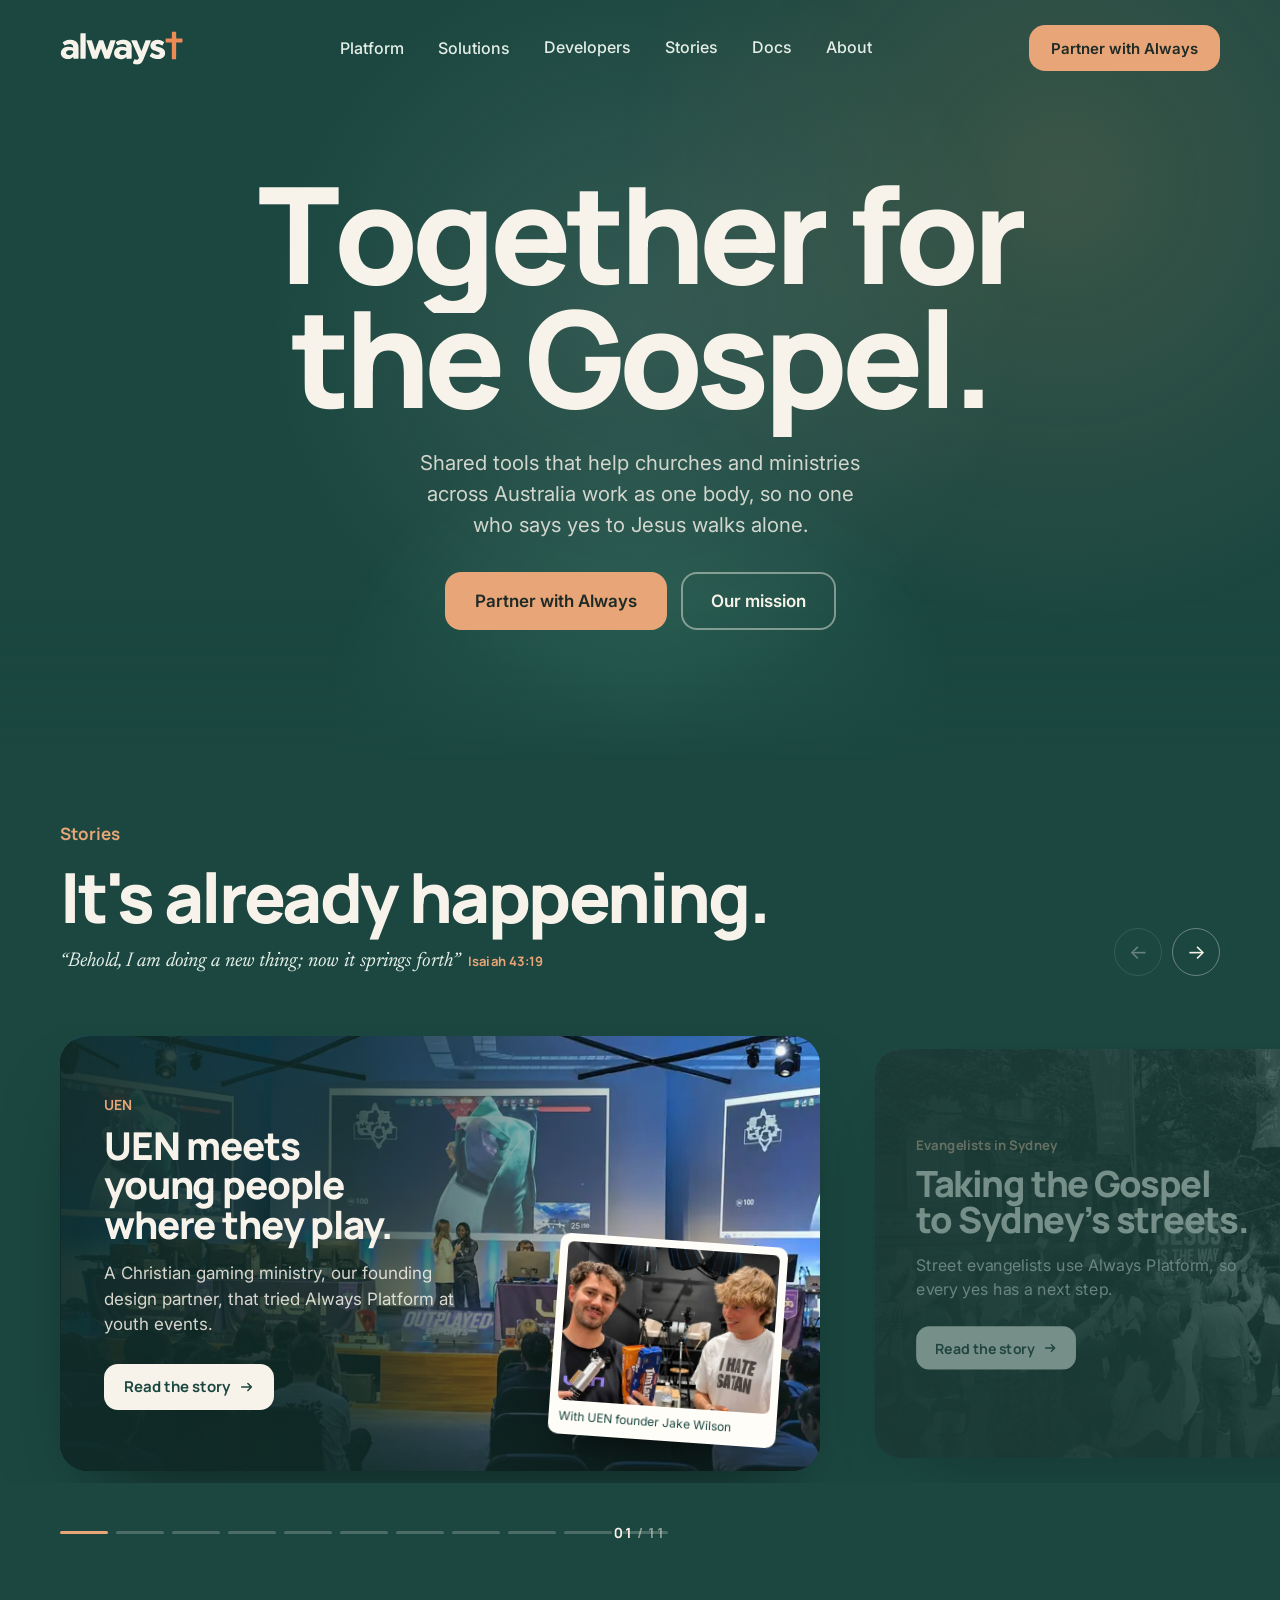
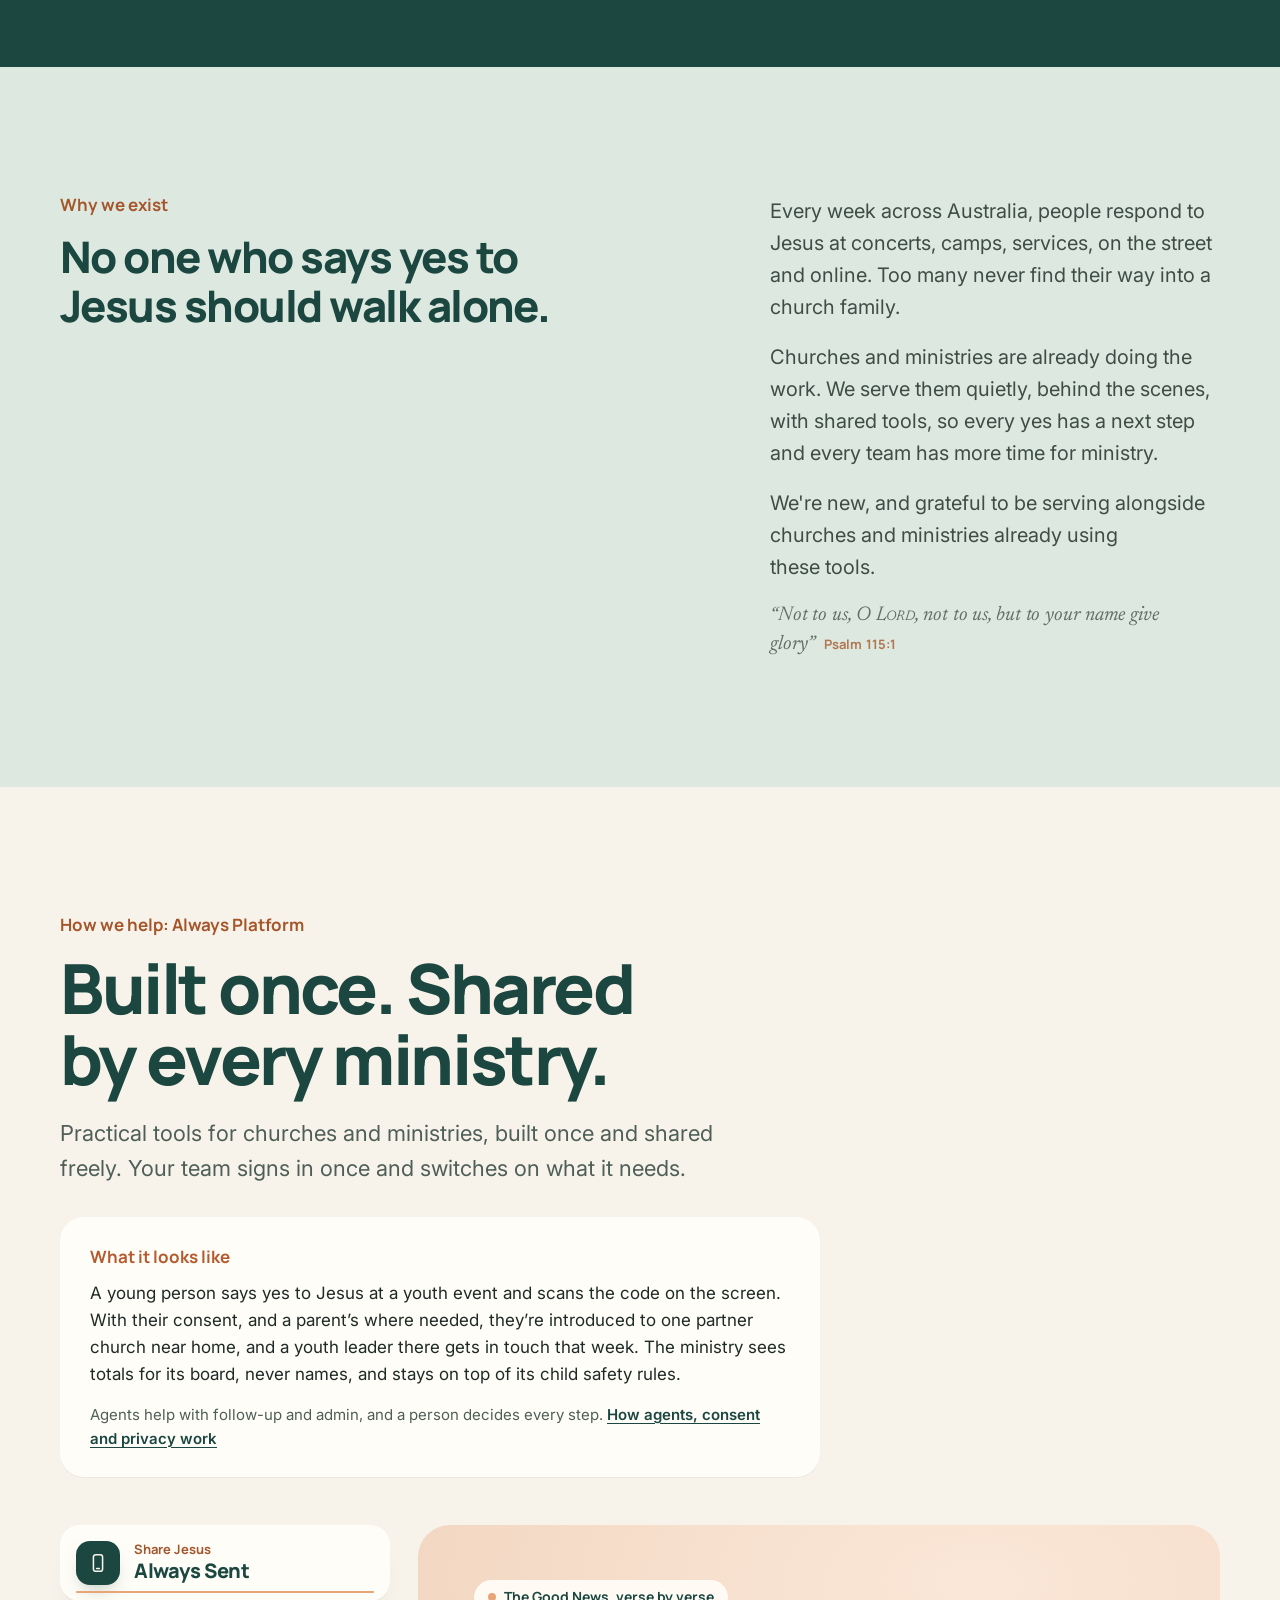
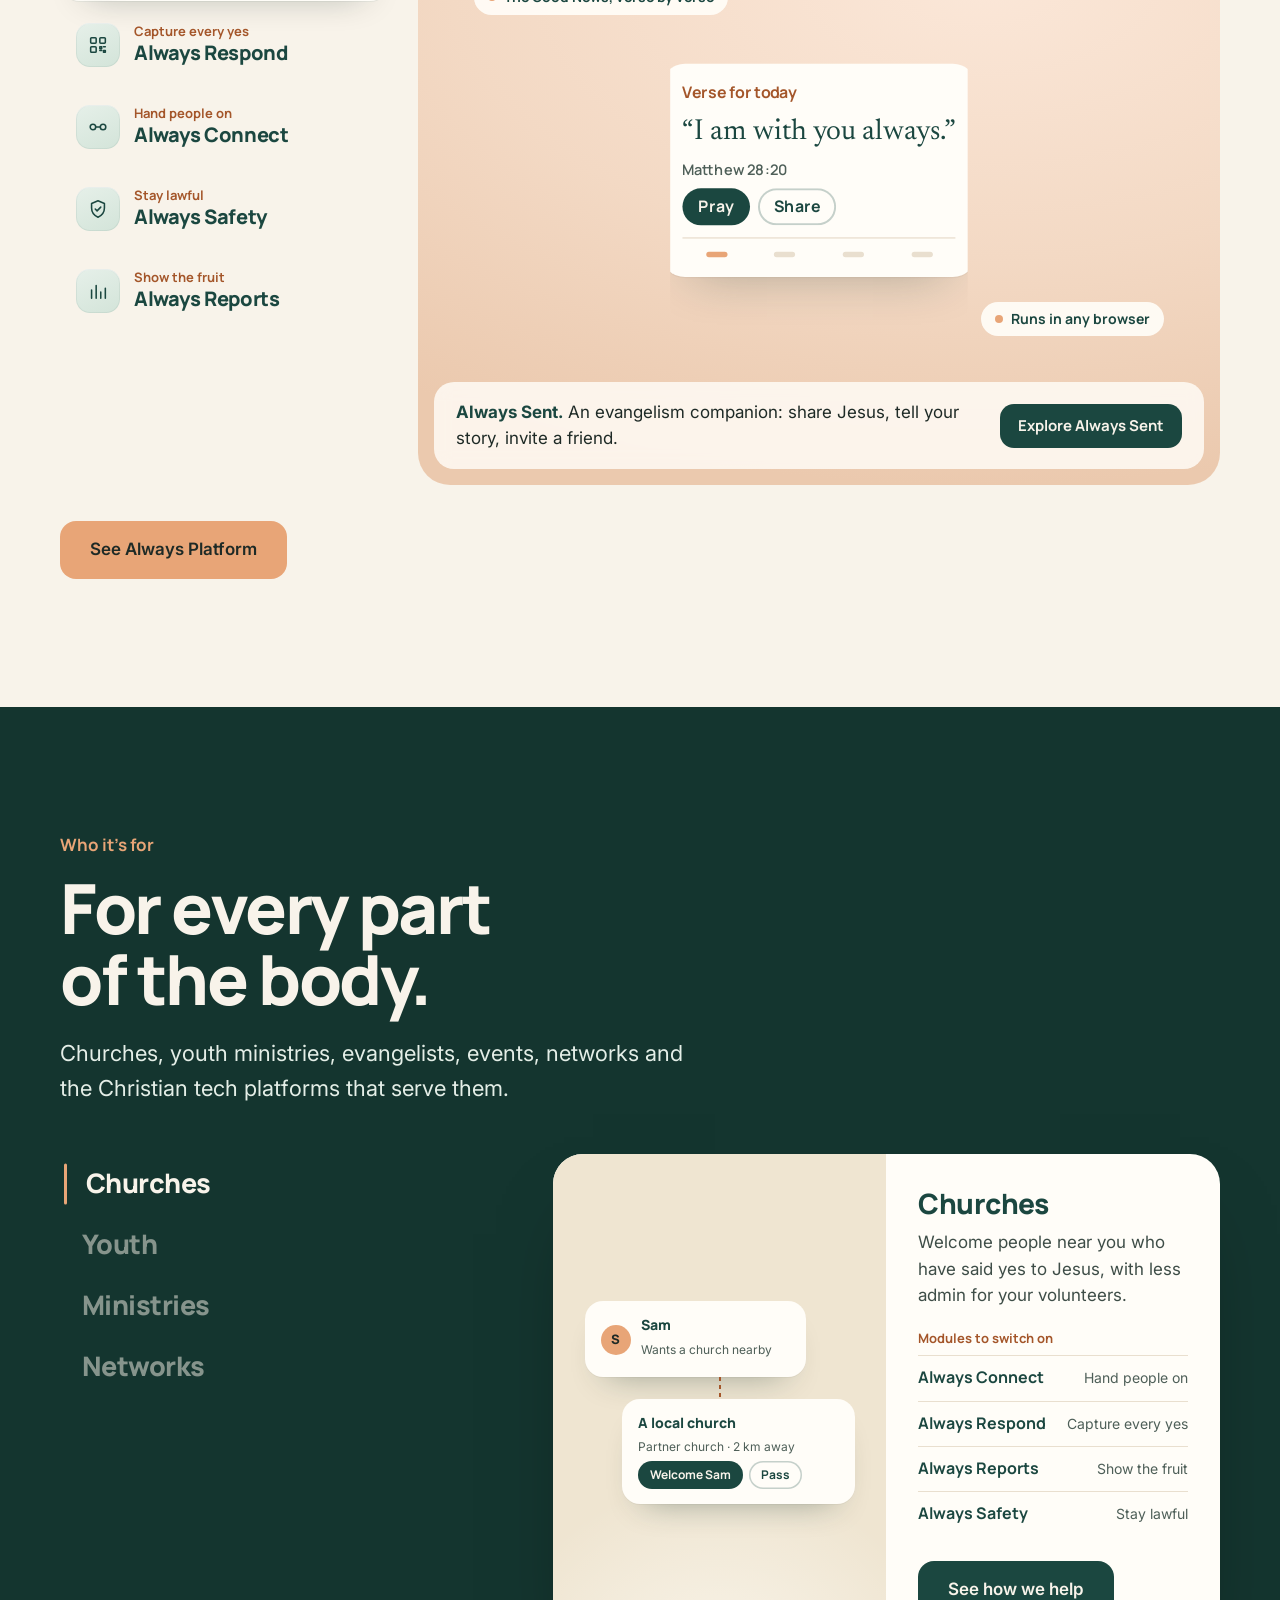
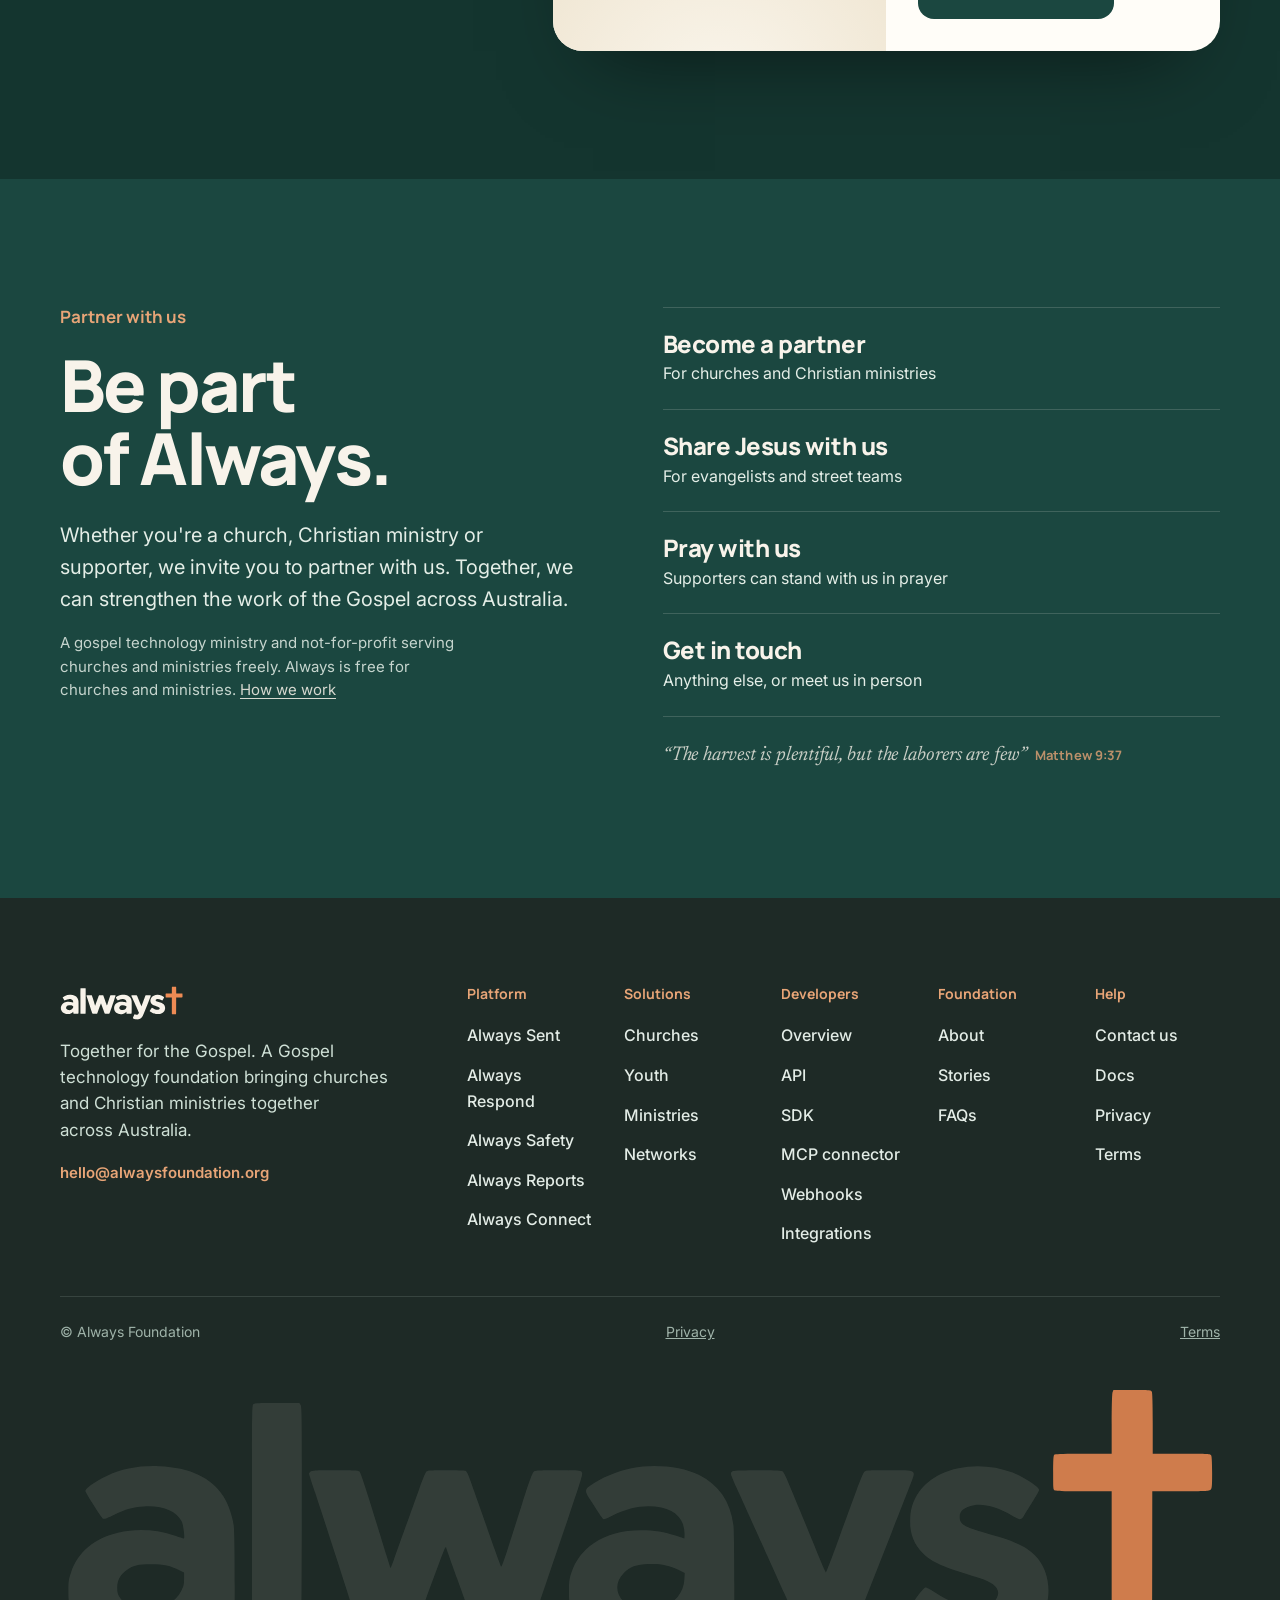
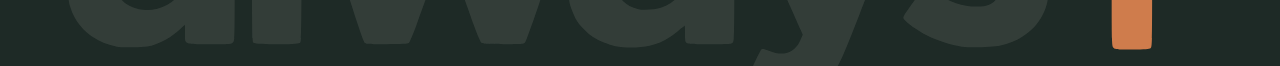
==== index.html @ 196e1721 "chore(site): remove the record linkage case study Remove the case study page, its stories tile and s" ====
<!DOCTYPE html>
<html lang="en-AU">
<head>
<meta charset="utf-8">
<meta name="viewport" content="width=device-width, initial-scale=1">
<link rel="icon" href="data:image/svg+xml,<svg xmlns='http://www.w3.org/2000/svg' viewBox='0 0 64 64'><rect width='64' height='64' rx='14' fill='%23033D2B'/><path fill='%23EE8B54' d='M29 10h6v12h12v6H35v26h-6V28H17v-6h12z'/></svg>">
<title>Always Foundation · Together for the Gospel</title>
<meta name="description" content="Together for the Gospel. Always Foundation is a Gospel technology foundation that brings churches and Christian ministries across Australia together, with free, open-source tools, shared resources and connections to serve Christ and their communities.">
<link rel="preconnect" href="https://fonts.googleapis.com">
<link rel="preconnect" href="https://fonts.gstatic.com" crossorigin>
<link href="https://fonts.googleapis.com/css2?family=Manrope:wght@400;500;600;700;800&family=Inter:wght@400;500;600;700&family=Newsreader:ital,opsz,wght@0,6..72,400;0,6..72,500;1,6..72,400&display=swap" rel="stylesheet">
<style>
:root {
  --green: #1B4740; --green-2: #24584F; --green-deep: #14352F; --night: #1E2A26;
  --cream: #F8F3EA; --paper: #FFFDF8; --sage: #DDE9E0; --sage-2: #E8F0EA;
  --peach: #E8A577; --peach-soft: #F8E3D3; --clay: #A4562A;
  --ink: #1E2A26; --soft: #3E4D47; --muted: #4E5F58; --line: #E9DFCF; --on-green: #E4EEE7;
  --head: 'Manrope', system-ui, sans-serif; --text: 'Inter', system-ui, sans-serif;
  --r: 32px;
}
* { box-sizing: border-box; }
html { scroll-behavior: smooth; }
body { margin: 0; background: var(--cream); color: var(--ink); font-family: var(--text); font-size: 18px; line-height: 1.6; -webkit-font-smoothing: antialiased; }
h1, h2, h3 { font-family: var(--head); font-weight: 800; letter-spacing: -0.035em; margin: 0; line-height: 1.02; }
p { margin: 0; }
a { color: inherit; }
a:focus-visible, button:focus-visible, input:focus-visible, select:focus-visible, textarea:focus-visible { outline: 3px solid var(--peach); outline-offset: 3px; border-radius: 8px; }
.wrap { max-width: 1240px; margin: 0 auto; padding: 0 40px; }
.skip { position: absolute; left: -9999px; }
.skip:focus { left: 16px; top: 16px; background: var(--paper); padding: 10px 16px; border-radius: 10px; z-index: 50; }
section { position: relative; }

/* Buttons */
.btn { display: inline-flex; align-items: center; gap: 10px; height: 58px; padding: 0 30px; border-radius: 999px; font: 600 17px/1 var(--text); text-decoration: none; border: 0; cursor: pointer; transition: transform .2s ease, background-color .2s ease; }
.btn:active { transform: translateY(1px); }
.btn-peach { background: var(--peach); color: var(--night); }
.btn-peach:hover { background: #EDB58E; }
.btn-ghost { color: var(--cream); box-shadow: inset 0 0 0 2px rgba(248,243,234,.45); }
.btn-ghost:hover { box-shadow: inset 0 0 0 2px var(--cream); }
.btn-green { background: var(--green); color: var(--cream); }
.btn-green:hover { background: var(--green-2); }

/* Header */
header { position: absolute; inset: 0 0 auto 0; z-index: 10; }
.bar { display: flex; align-items: center; justify-content: space-between; height: 96px; }
.brand { display: inline-flex; align-items: center; gap: 12px; color: var(--cream); text-decoration: none; font: 800 22px/1 var(--head); letter-spacing: -0.02em; }
.brand svg { width: 34px; height: 34px; }
nav ul { display: flex; gap: 34px; list-style: none; margin: 0; padding: 0; }
nav a { color: var(--on-green); text-decoration: none; font-weight: 500; font-size: 16px; }
nav a:hover { color: var(--cream); }
.bar .btn { height: 46px; padding: 0 22px; font-size: 15px; }

/* Hero */
.hero { background: var(--green); color: var(--cream); padding-top: 168px; overflow: hidden; }
.hero-copy { position: relative; z-index: 2; }
.hero-copy > * { max-width: 980px; }
.hero h1 { font-size: clamp(52px, 8.4vw, 124px); letter-spacing: -0.045em; line-height: .96; }
.hero h1 em { font-style: normal; color: var(--peach); }
.hero .lede { margin-top: 30px; max-width: 640px; font-size: 22px; line-height: 1.6; color: var(--on-green); }
.hero .ctas { display: flex; flex-wrap: wrap; gap: 14px; margin-top: 40px; }
.live { display: inline-flex; align-items: center; gap: 10px; margin-bottom: 30px; font-size: 15px; font-weight: 600; color: var(--peach); }
.live i { width: 9px; height: 9px; border-radius: 50%; background: var(--peach); box-shadow: 0 0 0 6px rgba(232,165,119,.18); }
.horizon { display: block; width: 100%; height: clamp(260px, 34vw, 470px); margin-top: -40px; }
.horizon .road { stroke-dasharray: 1400; stroke-dashoffset: 0; animation: road 2.2s cubic-bezier(.3,.6,.2,1) .3s both; }
.horizon .sun { animation: sun 1.8s cubic-bezier(.2,.7,.2,1) both; transform-box: fill-box; transform-origin: center; }
.horizon .door { animation: glow 1.2s ease 2.2s both; }
@keyframes road { from { stroke-dashoffset: 1400; } }
@keyframes sun { from { transform: translateY(60px); opacity: 0; } }
@keyframes glow { from { opacity: 0; } }

/* Section scaffolding */
.sec { padding: clamp(88px, 11vw, 128px) 0; }
.sec-title { font-size: clamp(40px, 5.4vw, 72px); max-width: 15ch; color: var(--green); }
.sec-lede { margin-top: 22px; max-width: 660px; font-size: 22px; color: var(--soft); }
.tag { font: 700 14px/1 var(--head); color: var(--clay); }

/* Steps */
.steps { display: grid; grid-template-columns: repeat(3, 1fr); gap: 22px; margin-top: 64px; }
.step { background: var(--paper); border-radius: var(--r); padding: 40px 36px 44px; display: flex; flex-direction: column; gap: 18px; min-height: 340px; }
.step h3 { font-size: 30px; line-height: 1.12; letter-spacing: -0.03em; }
.step p { color: var(--soft); font-size: 18px; }
.step .art { margin-top: auto; height: 64px; }

/* Scripture */
.word { background: var(--sage); }
.word .wrap { display: grid; grid-template-columns: 1.4fr 1fr; gap: 80px; align-items: end; }
.verse { font: 700 clamp(32px, 3.8vw, 52px)/1.16 var(--head); letter-spacing: -0.03em; color: var(--green); }
.verse::before { content: '\201C'; display: block; font-size: 120px; line-height: .6; color: var(--peach); margin-bottom: 18px; }
.cite { margin-top: 26px; font-weight: 600; color: var(--clay); }
.word .side p { font-size: 20px; color: var(--soft); }
.word .side p + p { margin-top: 18px; }

/* Southland */
.southland { background: var(--green-deep); color: var(--cream); overflow: hidden; }
.southland .wrap { display: grid; grid-template-columns: 1fr 1.15fr; gap: 72px; align-items: center; }
.southland .year { margin: 0; font: 800 clamp(120px, 16vw, 230px)/.85 var(--head); letter-spacing: -0.06em; color: var(--peach); }
.southland .year-sub { margin-top: 18px; font: 600 24px/1.3 var(--head); color: var(--sage); }
.southland h2 { font-size: clamp(36px, 4.4vw, 58px); color: var(--cream); }
.southland p { margin-top: 22px; font-size: 20px; color: var(--on-green); }
.southland .prayer { margin-top: 28px; padding-left: 22px; border-left: 3px solid var(--peach); color: var(--cream); font-size: 20px; }
.cross { position: absolute; left: -80px; bottom: -90px; width: 380px; opacity: .06; }

/* Map */
.map .wrap { display: grid; grid-template-columns: 1fr 1.1fr; gap: 80px; align-items: center; }
.map .count { font: 800 clamp(110px, 14vw, 200px)/1 var(--head); letter-spacing: -0.06em; color: var(--green); }
.count-sub { margin-top: 34px; font: 700 26px/1.3 var(--head); color: var(--ink); max-width: 16ch; }
.map .note { margin-top: 18px; color: var(--soft); max-width: 46ch; }
.bars { display: grid; gap: 14px; }
.bar-row { display: grid; grid-template-columns: 54px 1fr; gap: 18px; align-items: center; }
.bar-row b { font: 800 17px/1 var(--head); color: var(--green); }
.bar-track { display: flex; align-items: center; gap: 12px; }
.bar-fill { height: 30px; border-radius: 8px; background: linear-gradient(90deg, var(--green), var(--green-2)); transform-origin: left; }
.bar-row:first-child .bar-fill { background: var(--peach); }
.bar-track span { font-size: 15px; color: var(--muted); font-variant-numeric: tabular-nums; }

/* Promise */
.promise { background: var(--paper); }
.clock { display: grid; grid-template-columns: repeat(4, 1fr); margin-top: 64px; border-top: 2px solid var(--line); }
.tick { padding: 30px 28px 0 0; position: relative; }
.tick::before { content: ''; position: absolute; top: -9px; left: 0; width: 16px; height: 16px; border-radius: 50%; background: var(--paper); border: 3px solid var(--green); }
.tick:last-child::before { background: var(--peach); border-color: var(--peach); }
.tick .t { font: 800 15px/1 var(--head); color: var(--clay); }
.tick h3 { margin-top: 14px; font-size: 26px; letter-spacing: -0.03em; }
.tick p { margin-top: 10px; color: var(--soft); font-size: 17px; }

/* Churches */
.churches { background: var(--green); color: var(--cream); }
.churches .sec-title { color: var(--cream); }
.churches .sec-lede { color: var(--on-green); }
.gifts { display: grid; grid-template-columns: repeat(4, 1fr); gap: 18px; margin-top: 64px; }
.gift { background: var(--green-deep); border-radius: 26px; padding: 32px 28px; }
.gift h3 { font-size: 24px; color: var(--cream); letter-spacing: -0.02em; line-height: 1.15; }
.gift p { margin-top: 10px; color: var(--on-green); font-size: 16px; }
.gift svg { width: 40px; height: 40px; margin-bottom: 22px; }

/* Gift to the Church */
.trust .grid { display: grid; grid-template-columns: 1fr 1fr; gap: 0 72px; margin-top: 56px; }
.trust .item { padding: 30px 0; border-top: 1px solid var(--line); display: grid; grid-template-columns: 54px 1fr; gap: 18px; }
.trust .item .n { font: 800 16px/1.6 var(--head); color: var(--clay); }
.trust .item h3 { font-size: 24px; letter-spacing: -0.02em; }
.trust .item p { margin-top: 6px; color: var(--soft); font-size: 17px; }

/* Story */
.story { background: var(--sage); }
.story-card { display: grid; grid-template-columns: 1fr 1.25fr; background: var(--paper); border-radius: 40px; overflow: hidden; }
.story-side { background: var(--green); color: var(--cream); padding: 56px 48px; display: flex; flex-direction: column; justify-content: space-between; gap: 40px; }
.story-side .who { font: 800 34px/1.05 var(--head); letter-spacing: -0.03em; }
.story-side dl { margin: 0; display: grid; gap: 16px; }
.story-side dt { font: 700 13px/1 var(--head); color: var(--peach); }
.story-side dd { margin: 6px 0 0; color: var(--on-green); }
.story-body { padding: 56px 56px; display: grid; gap: 28px; align-content: center; }
.story-body blockquote { margin: 0; font: 700 30px/1.25 var(--head); letter-spacing: -0.025em; color: var(--green); }
.story-body p { color: var(--soft); }

/* Join */
.join { background: var(--green); color: var(--cream); }
.join .wrap { display: grid; grid-template-columns: 1fr 1.05fr; gap: 72px; align-items: start; }
.join h2 { font-size: clamp(42px, 5.6vw, 76px); color: var(--cream); max-width: 12ch; }
.join .tag { color: var(--peach); display: block; margin-bottom: 22px; }
.join .lead { margin-top: 24px; font-size: 20px; color: var(--on-green); max-width: 40ch; }
.join .mail { display: inline-block; margin-top: 36px; font: 700 22px/1 var(--head); color: var(--cream); text-decoration-color: var(--peach); text-underline-offset: 8px; text-decoration-thickness: 2px; }
form { background: var(--green-deep); border-radius: var(--r); padding: 40px; display: grid; gap: 18px; }
.row2 { display: grid; grid-template-columns: 1fr 1fr; gap: 16px; }
label { display: grid; gap: 8px; font-size: 14px; font-weight: 600; color: var(--on-green); }
input, select, textarea { font: inherit; font-size: 16px; color: var(--cream); background: var(--green); border: 1px solid #2F6457; border-radius: 14px; padding: 14px 16px; width: 100%; }
textarea { min-height: 120px; resize: vertical; }
select option { color: var(--ink); }
input::placeholder, textarea::placeholder { color: #9DB8AE; }
.status { min-height: 22px; font-size: 15px; color: var(--peach); }
form .btn { justify-self: start; }

footer { background: var(--night); color: #B8CCC1; padding: 56px 0; font-size: 15px; }
footer .wrap { display: flex; flex-wrap: wrap; justify-content: space-between; gap: 24px; align-items: center; }
footer .brand { color: var(--cream); font-size: 18px; }
footer .brand svg { width: 28px; height: 28px; }
footer a { color: #D3E2D8; }

/* Reveal on scroll */
.rv { opacity: 0; transform: translateY(26px); transition: opacity .8s cubic-bezier(.2,.7,.2,1), transform .8s cubic-bezier(.2,.7,.2,1); }
.rv.in { opacity: 1; transform: none; }
.no-js .rv { opacity: 1; transform: none; }

@media (prefers-reduced-motion: reduce) {
  html { scroll-behavior: auto; }
  .horizon .road, .horizon .sun, .horizon .door { animation: none; }
  .rv { opacity: 1; transform: none; transition: none; }
}
@media (max-width: 1020px) {
  nav ul { display: none; }
  .gifts { grid-template-columns: 1fr 1fr; }
  .steps { gap: 14px; }
}
@media (max-width: 760px) {
  .steps { grid-template-columns: 1fr; }
  .word .wrap, .southland .wrap, .map .wrap, .join .wrap, .story-card { grid-template-columns: 1fr; gap: 48px; }
  .clock { grid-template-columns: 1fr 1fr; gap: 36px 0; border-top: 0; }
  .tick { border-top: 2px solid var(--line); }
  .trust .grid { grid-template-columns: 1fr; }
}
@media (max-width: 640px) {
  .wrap { padding: 0 22px; }
  .sec { padding: 96px 0; }
  .steps, .gifts, .clock, .row2 { grid-template-columns: 1fr; }
  .bar .btn { display: none; }
  .story-side, .story-body, form { padding: 32px 26px; }
  .horizon { width: 190%; max-width: none; margin-left: -80%; height: 300px; }
}

.dt-wrap { overflow-x: auto; margin: 20px 0; }
.dt { width: 100%; border-collapse: collapse; font-size: 15px; margin: 18px 0; }
.dt th, .dt td { text-align: left; vertical-align: top; padding: 12px 14px; border-bottom: 1px solid rgba(27,71,64,.12); }
.dt th { font: 700 14px/1.3 var(--head); color: var(--green); background: rgba(27,71,64,.05); }
.dt .dt-sub { color: var(--muted); font-size: 14px; }
.dt a { color: var(--green); }

.brand svg.wm { width: auto; height: 34px; }
footer .brand svg.wm { height: 28px; }
@media (max-width: 480px) { header .brand svg.wm { height: 26px; } header .brand { font-size: 22px; } }
/* Multi-page */
.page[hidden] { display: none; }
.page-hero { background: var(--green); color: var(--cream); padding: 176px 0 104px; }
@media (max-width: 860px) { .page-hero { padding: 128px 0 64px; } }
.page-hero h1 { font-size: clamp(44px, 6vw, 84px); letter-spacing: -0.045em; }
.page-hero p { margin-top: 22px; max-width: 700px; font-size: 22px; line-height: 1.5; color: var(--on-green); }
nav a[aria-current="page"] { color: var(--cream); text-decoration: underline; text-decoration-color: var(--peach); text-underline-offset: 8px; text-decoration-thickness: 2px; }

/* Directory */
.dir-tools { display: grid; grid-template-columns: 1fr 200px 200px; gap: 14px; margin: -34px 0 28px; position: relative; z-index: 2; }
.dir-tools input, .dir-tools select { background: var(--paper); color: var(--ink); border: 1px solid var(--line); border-radius: 16px; height: 60px; padding: 0 20px; font-size: 17px; box-shadow: 0 20px 40px -30px rgba(30,42,38,.5); }
.dir-meta { display: flex; justify-content: space-between; align-items: center; margin-bottom: 18px; color: var(--muted); font-size: 15px; }
.dir-list { display: grid; grid-template-columns: repeat(3, 1fr); gap: 16px; }
.org { background: var(--paper); border-radius: 24px; padding: 24px; display: flex; flex-direction: column; gap: 8px; min-height: 170px; }
.org h3 { font-size: 20px; letter-spacing: -0.02em; line-height: 1.2; }
.org .where { color: var(--soft); font-size: 16px; }
.org .den { color: var(--muted); font-size: 14px; }
.org .foot { margin-top: auto; display: flex; justify-content: space-between; align-items: center; gap: 10px; padding-top: 10px; }
.badge { font: 700 12px/1 var(--head); padding: 7px 10px; border-radius: 8px; background: var(--sage); color: var(--green); }
.badge.kind { background: var(--peach-soft); color: var(--clay); }
.org button { font: 600 14px var(--text); color: var(--green); background: none; border: 0; cursor: pointer; text-decoration: underline; text-underline-offset: 4px; padding: 6px 0; }
.dir-more { display: flex; justify-content: center; margin-top: 32px; }
.dir-empty { padding: 48px; text-align: center; color: var(--soft); background: var(--paper); border-radius: 24px; }
.claim-note { margin-top: 48px; background: var(--sage); border-radius: 28px; padding: 36px 40px; display: grid; grid-template-columns: 1fr auto; gap: 24px; align-items: center; }
.claim-note h3 { font-size: 28px; letter-spacing: -0.02em; }
.claim-note p { color: var(--soft); margin-top: 6px; }

/* About */
.about-grid { display: grid; grid-template-columns: 1fr 1fr; gap: 72px; }
.about-grid h2 { font-size: clamp(32px, 3.6vw, 48px); color: var(--green); }
.about-grid p { margin-top: 18px; font-size: 18px; color: var(--soft); }
.mv { display: grid; grid-template-columns: repeat(3, 1fr); gap: 18px; margin-top: 72px; }
.mv div { background: var(--paper); border-radius: 28px; padding: 34px; }
.mv h3 { font-size: 24px; color: var(--green); letter-spacing: -0.02em; }
.mv p { margin-top: 10px; color: var(--soft); font-size: 17px; }
.creed { margin-top: 72px; background: var(--green); color: var(--cream); border-radius: 36px; padding: 56px; display: grid; grid-template-columns: 1fr 1.2fr; gap: 48px; align-items: center; }
.creed h2 { font-size: clamp(30px, 3.4vw, 46px); color: var(--cream); }
.creed p { color: var(--on-green); font-size: 18px; }
.founders { display: flex; gap: 16px; margin-top: 28px; flex-wrap: wrap; }
.founders span { font: 800 26px/1 var(--head); padding: 22px 30px; border-radius: 20px; background: var(--paper); color: var(--green); letter-spacing: -0.02em; }

/* Docs */
.docs { display: grid; grid-template-columns: 270px minmax(0, 1fr); gap: 64px; padding-top: 64px; padding-bottom: 120px; }
.dpick { display: none; }
.dnav { position: sticky; top: 24px; align-self: start; max-height: calc(100vh - 48px); overflow: auto; padding-right: 8px; }
.dnav .dgroup { font: 700 13px/1 var(--head); color: var(--clay); margin: 26px 0 10px; }
.dnav .dgroup:first-child { margin-top: 0; }
.dnav ul { list-style: none; margin: 0; padding: 0; }
.dnav a { display: block; padding: 8px 12px; border-radius: 10px; color: var(--soft); text-decoration: none; font-size: 16px; }
.dnav a:hover { background: var(--paper); color: var(--ink); }
.dnav a.on { background: var(--green); color: var(--cream); font-weight: 600; }
.dsearch { width: 100%; height: 48px; border-radius: 12px; border: 1px solid var(--line); background: var(--paper); color: var(--ink); padding: 0 14px; font-size: 15px; margin-bottom: 8px; }
.prose { max-width: 760px; }
.prose .crumb { font: 700 13px/1 var(--head); color: var(--clay); }
.prose h1 { margin-top: 14px; font-size: clamp(38px, 4.6vw, 58px); color: var(--green); letter-spacing: -0.04em; }
.prose h2 { margin: 44px 0 12px; font-size: 28px; letter-spacing: -0.025em; color: var(--ink); line-height: 1.15; }
.prose h3 { margin: 30px 0 8px; font-size: 22px; letter-spacing: -0.02em; line-height: 1.2; }
.prose p, .prose li, .prose dd { font-size: 18px; color: var(--soft); line-height: 1.7; }
.prose p { margin-top: 14px; }
.prose .lead { margin-top: 18px; font-size: 22px; color: var(--ink); line-height: 1.55; }
.prose ul, .prose ol { margin: 14px 0 0; padding-left: 24px; display: grid; gap: 8px; }
.prose b { color: var(--ink); }
.prose a { color: var(--green); text-underline-offset: 3px; }
.prose code { font: 500 15px/1.5 ui-monospace, 'SF Mono', Menlo, monospace; background: var(--sage-2); color: var(--green); padding: 2px 6px; border-radius: 6px; }
.prose pre { margin: 20px 0 0; background: var(--night); color: #E4EEE7; border-radius: 18px; padding: 22px 24px; overflow-x: auto; }
.prose pre code { background: none; color: inherit; padding: 0; font-size: 14px; line-height: 1.7; }
.prose .dt code { overflow-wrap: anywhere; word-break: break-word; }
.prose table { width: 100%; margin-top: 20px; border-collapse: collapse; font-size: 16px; }
.prose th { text-align: left; font: 700 14px/1.3 var(--head); color: var(--ink); padding: 12px 14px; border-bottom: 2px solid var(--line); }
.prose td { padding: 12px 14px; border-bottom: 1px solid var(--line); color: var(--soft); vertical-align: top; }
.prose .callout { margin-top: 28px; background: var(--peach-soft); border-radius: 18px; padding: 20px 24px; color: var(--ink); font-size: 17px; }
.prose .gloss dt { margin-top: 22px; font: 700 20px/1.3 var(--head); color: var(--ink); }
.prose .gloss dd { margin: 6px 0 0; }
.pager { display: flex; justify-content: space-between; gap: 16px; margin-top: 64px; padding-top: 28px; border-top: 1px solid var(--line); }
.pager a { display: grid; gap: 4px; text-decoration: none; padding: 16px 20px; border-radius: 16px; background: var(--paper); min-width: 220px; }
.pager a span { font-size: 13px; color: var(--muted); }
.pager a b { font: 700 17px/1.3 var(--head); color: var(--green); }
.pager a.next { text-align: right; margin-left: auto; }
@media (max-width: 640px) { .pager { flex-direction: column; } .pager a { min-width: 0; } .pager a.next { margin-left: 0; } }
@media (max-width: 1020px) {
  .dir-list { grid-template-columns: 1fr 1fr; }
  .docs { grid-template-columns: minmax(0, 1fr); gap: 24px; }
  .dnav { position: static; max-height: none; }
  .about-grid, .creed { grid-template-columns: 1fr; gap: 32px; }
  .mv { grid-template-columns: 1fr; }
}
.dbar, .dnav-head, .dscrim { display: none; }
.dnav .dsolo { border-top: 1px solid var(--line); }
.dnav .dsolo a { font: 700 15px/1.3 var(--head); color: var(--green); padding: 13px 12px; }
.dnav .dsolo a.on { color: var(--cream); }
@media (max-width: 860px) {
  .docs { padding-top: 20px; }
  .dbar { position: sticky; top: 10px; z-index: 30; display: flex; align-items: center; gap: 12px; width: 100%; min-height: 60px; margin-bottom: 18px; padding: 10px 12px 10px 10px; border-radius: 18px; border: 1px solid var(--line); background: rgba(255,253,248,.94); backdrop-filter: blur(10px); -webkit-backdrop-filter: blur(10px); box-shadow: 0 12px 30px -20px rgba(20,53,47,.5); color: var(--ink); text-align: left; cursor: pointer; }
  .dbar-ic { display: grid; place-items: center; flex: none; width: 40px; height: 40px; border-radius: 12px; background: var(--green); color: var(--cream); }
  .dbar-tx { display: grid; min-width: 0; flex: 1; }
  .dbar-k { font: 600 13px/1.2 var(--head); color: var(--clay); }
  .dbar-tx b { font: 700 16px/1.3 var(--head); color: var(--green); white-space: nowrap; overflow: hidden; text-overflow: ellipsis; }
  .dbar-go { flex: none; font: 600 14px/1 var(--head); color: var(--soft); }
  .dnav { display: block; position: fixed; left: 0; right: 0; bottom: 0; top: auto; z-index: 1002; max-height: 86vh; margin: 0; padding: 0 20px calc(24px + env(safe-area-inset-bottom)); overflow: auto; background: var(--cream); border-radius: 26px 26px 0 0; box-shadow: 0 -30px 60px -20px rgba(10,30,26,.45); transform: translateY(105%); visibility: hidden; transition: transform .35s cubic-bezier(.2,.7,.2,1), visibility .35s; }
  .docs.nav-open .dnav { transform: none; visibility: visible; }
  .dnav-head { position: sticky; top: 0; z-index: 1; display: flex; align-items: center; justify-content: space-between; margin: 0 -20px 10px; padding: 18px 20px 12px; background: var(--cream); }
  .dnav-head::before { content: ''; position: absolute; top: 8px; left: 50%; width: 40px; height: 4px; margin-left: -20px; border-radius: 4px; background: rgba(20,53,47,.18); }
  .dnav-head b { font: 800 20px/1 var(--head); color: var(--green); }
  .dnav-x { display: grid; place-items: center; width: 44px; height: 44px; border-radius: 50%; border: 0; background: var(--paper); color: var(--ink); }
  .dnav .dgroup { margin: 0; padding: 14px 4px; font-size: 15px; color: var(--green); }
  .dnav details.dsec { border-top: 1px solid var(--line); }
  .dnav a { min-height: 44px; display: flex; align-items: center; font-size: 16px; }
  .dscrim { display: block; position: fixed; inset: 0; z-index: 1001; background: rgba(10,25,22,.45); opacity: 0; transition: opacity .3s; }
  .docs.nav-open .dscrim { opacity: 1; }
  .dscrim[hidden] { display: none; }
}
.menu-btn, .nav-foot { display: none; }
@media (max-width: 1020px) {
  header .bar { height: 80px; }
  header .bar > .btn { display: none; }
  .brand, .menu-btn { position: relative; z-index: 2; }
  .menu-btn { display: inline-flex; align-items: center; gap: 10px; height: 44px; padding: 0 16px 0 18px; border-radius: 999px; border: 1px solid rgba(248,243,234,.28); background: transparent; color: var(--cream); font: 600 15px var(--text); cursor: pointer; }
  .menu-btn i { width: 16px; height: 10px; border-top: 2px solid currentColor; border-bottom: 2px solid currentColor; transition: transform .2s, border-color .2s; }
  header.open .menu-btn i { display: none; }
  header nav { position: fixed; inset: 0; z-index: 1; display: flex; flex-direction: column; justify-content: space-between; gap: 32px; padding: 116px 28px 40px; background: var(--green-deep); overflow-y: auto; visibility: hidden; opacity: 0; transition: opacity .2s, visibility 0s .2s; }
  header.open nav { visibility: visible; opacity: 1; transition: opacity .2s; }
  header nav ul { display: grid !important; gap: 4px; }
  header nav ul a { display: block; padding: 10px 0; font: 800 34px/1.1 var(--head); letter-spacing: -0.02em; color: var(--cream); }
  header nav a[aria-current="page"] { color: var(--peach); text-decoration: none; }
  header nav .btn.nav-cta { display: inline-flex; align-self: stretch; justify-content: center; height: 56px; font-size: 17px; }
  header nav .nav-more { display: flex; flex-wrap: wrap; gap: 8px 22px; }
  header nav .nav-more a { font-size: 16px; color: var(--on-green); }
  header nav .nav-foot { display: grid; gap: 26px; }
  body.menu-open { overflow: hidden; }
}
@media (max-width: 640px) { header .bar { height: 72px; } }
@media (max-width: 640px) {
  .dir-tools { grid-template-columns: 1fr; }
  .dir-list { grid-template-columns: 1fr; }
  .claim-note { grid-template-columns: 1fr; }
  .creed { padding: 32px 26px; }
}

/* live map */
.live-map { background: var(--night, #1E2A26); color: var(--cream); }
.lm-grid { display: grid; grid-template-columns: minmax(0, 1fr) minmax(0, 1.25fr); gap: 56px; align-items: center; }
.lm-k { font: 700 18px/1.2 var(--head); color: var(--peach); margin: 0 0 14px; }
.lm-n { font: 800 clamp(84px, 11vw, 168px)/0.9 var(--head); letter-spacing: -0.06em; margin: 0; }
.lm-lead { margin-top: 18px; font-size: 20px; line-height: 1.55; color: var(--on-green, #CFE0D6); max-width: 520px; }
.lm-bars { margin: 28px 0 30px; display: grid; gap: 10px; max-width: 520px; }
.sb { display: grid; grid-template-columns: 52px 1fr 64px; gap: 14px; align-items: center; font: 700 15px var(--head); }
.sb b { text-align: right; }
.sb-t { height: 10px; border-radius: 999px; background: rgba(248,243,234,.12); overflow: hidden; }
.sb-t i { display: block; height: 100%; width: 0; border-radius: 999px; background: var(--peach); transition: width 1.4s cubic-bezier(.2,.7,.2,1); }
.lm-mapwrap { position: relative; }
#lm-map { width: 100%; height: auto; display: block; }
.lm-count { display: flex; gap: 28px; font-size: 15px; color: var(--on-green, #CFE0D6); margin-top: 6px; }
.lm-count b { font: 800 32px var(--head); color: var(--cream); margin-right: 6px; }
.lm-count b.pe { color: var(--peach); }
.lm-note { font-size: 13px; opacity: .6; margin-top: 8px; }
@keyframes lmfade { 0% { opacity: 0 } 15% { opacity: 1 } 70% { opacity: 1 } 100% { opacity: 0 } }
@keyframes lmpop { from { opacity: 0; transform: scale(.4) } to { opacity: 1; transform: none } }
/* watch it work */
.watch { background: var(--g, #1B4740); color: var(--cream); }
.w-head { display: flex; justify-content: space-between; align-items: flex-end; gap: 24px; flex-wrap: wrap; }
.w-head .sec-title { color: var(--cream); min-height: 2.1em; font-size: clamp(34px, 4.2vw, 56px); max-width: 820px; }
.w-ctl { display: flex; gap: 10px; }
.w-ghost { background: transparent; border: 2px solid rgba(248,243,234,.5); color: var(--cream); }
.w-panes { display: grid; grid-template-columns: 300px 300px minmax(0, 1fr); gap: 32px; margin-top: 36px; align-items: start; }
.w-lab { font: 700 14px var(--head); color: var(--on-green, #CFE0D6); margin: 0 0 10px; }
.w-phone { height: 540px; border-radius: 44px; background: #0d1412; padding: 10px; transition: box-shadow .4s; }
.w-phone.on, .w-card.on { box-shadow: 0 0 0 4px var(--peach); }
.w-screen { height: 100%; border-radius: 35px; background: var(--cream); color: var(--ink); padding: 34px 18px 18px; display: flex; flex-direction: column; gap: 10px; overflow: hidden; }
.w-card { min-height: 540px; background: var(--paper); color: var(--ink); border-radius: 26px; padding: 26px; display: flex; flex-direction: column; gap: 12px; transition: box-shadow .4s; }
.w-opt { display: flex; align-items: center; gap: 10px; min-height: 46px; padding: 0 14px; border-radius: 13px; border: 1px solid var(--line); background: var(--paper); font-size: 15px; font-weight: 500; }
.w-opt i { width: 16px; height: 16px; border-radius: 999px; border: 2px solid #CFC3AE; flex: none; }
.w-opt.sel { background: var(--g, #1B4740); color: var(--cream); border-color: var(--g, #1B4740); }
.w-opt.sel i { background: var(--peach); border-color: var(--peach); }
.w-field { min-height: 42px; border-radius: 11px; border: 1px solid var(--line); background: var(--paper); padding: 0 12px; display: flex; align-items: center; font-size: 15px; }
.w-btn { min-height: 46px; border-radius: 13px; display: flex; align-items: center; justify-content: center; font-weight: 600; font-size: 15px; background: var(--g, #1B4740); color: var(--cream); }
.w-btn.pe { background: var(--peach); color: var(--ink); }
.w-btn.ln { background: transparent; border: 2px solid var(--g, #1B4740); color: var(--g, #1B4740); }
.w-bub { max-width: 86%; padding: 10px 13px; border-radius: 18px; font-size: 14px; line-height: 1.45; animation: wpop .5s ease both; }
.w-bub.in { background: var(--paper); align-self: flex-start; border-bottom-left-radius: 6px; }
.w-bub.out { background: var(--g, #1B4740); color: var(--cream); align-self: flex-end; border-bottom-right-radius: 6px; }
.w-badge { font: 700 12px var(--head); padding: 5px 9px; border-radius: 8px; }
.w-kpi { background: var(--cream); border-radius: 14px; padding: 14px 16px; }
.w-kpi b { display: block; font: 800 30px var(--head); letter-spacing: -0.03em; }
.w-kpi span { font-size: 13px; color: var(--soft); }
.w-anim { animation: wpop .5s ease both; }
@keyframes wpop { from { opacity: 0; transform: translateY(10px) } to { opacity: 1; transform: none } }
.w-steps { display: grid; grid-template-columns: repeat(6, 1fr); gap: 12px; margin-top: 26px; }
.w-step { border: 0; background: none; color: inherit; text-align: left; padding: 0; opacity: .45; display: flex; flex-direction: column; gap: 8px; font: 700 14px/1.3 var(--head); cursor: pointer; }
.w-step .t { height: 5px; border-radius: 5px; background: rgba(248,243,234,.18); overflow: hidden; }
.w-step .t i { display: block; height: 100%; width: 0; background: var(--peach); }
.w-step.done { opacity: .8 } .w-step.done .t i { width: 100% }
.w-step.now { opacity: 1 } .w-step.now .t i { animation: wgrow 3.6s linear forwards }
@keyframes wgrow { from { width: 0 } to { width: 100% } }
.w-fine { margin-top: 18px; font-size: 13px; opacity: .6; }
@media (max-width: 1020px) {
  .lm-grid { grid-template-columns: 1fr; }
  .w-panes { grid-template-columns: 1fr 1fr; }
  .w-pane-c { grid-column: 1 / -1; }
  .w-card { min-height: 0; }
  .w-steps { grid-template-columns: repeat(3, 1fr); }
}
@media (max-width: 640px) {
  .w-panes { grid-template-columns: 1fr; }
  .w-pane:nth-child(2) { display: none; }
  .w-phone { height: 500px; max-width: 320px; }
  .w-steps { grid-template-columns: repeat(2, 1fr); }
  .lm-count { flex-direction: column; gap: 4px; }
}
@media (prefers-reduced-motion: reduce) { .w-step.now .t i { animation: none; width: 100%; } }

/* ---- App page ---- */
.ap-hero { overflow: hidden; }
.ap-hero-in { display: grid; grid-template-columns: minmax(0, 1fr) minmax(0, 1.05fr); gap: 40px; align-items: center; }
.ap-copy h1 { font-size: clamp(44px, 5.4vw, 82px); line-height: .95; letter-spacing: -.04em; }
.ap-copy > p:not(.pl-kick) { max-width: 42ch; margin-top: 22px; font-size: 20px; line-height: 1.55; }
.ap-qr { display: flex; align-items: center; gap: 14px; margin-top: 28px; }
.ap-qr span { flex: none; width: 76px; height: 76px; padding: 6px; border-radius: 14px; background: #fff; line-height: 0; }
.ap-qr svg, .ap-qr-lg svg { width: 100%; height: 100%; }
.page-hero .ap-qr p { margin: 0; max-width: 22ch; font-size: 15px; opacity: .75; }
.ap-ph { margin: 0; border-radius: 42px; padding: 9px; background: #0E1613; box-shadow: inset 0 0 0 1.5px rgba(255,255,255,.08), 0 40px 80px -36px rgba(0,0,0,.65); }
.ap-ph img { display: block; width: 100%; height: auto; border-radius: 34px; }
.ap-stage { position: relative; height: clamp(520px, 52vw, 680px); }
.ap-stage .ap-ph { position: absolute; top: 50%; width: clamp(200px, 19vw, 280px); }
.ap-c { left: 50%; z-index: 3; transform: translate(-50%, -50%); }
.ap-l { left: 50%; z-index: 1; transform: translate(-118%, -46%) rotate(-7deg); opacity: .92; }
.ap-r { left: 50%; z-index: 2; transform: translate(18%, -44%) rotate(6deg); opacity: .95; }
@media (prefers-reduced-motion: no-preference) {
  .ap-stage .ap-ph { animation: apIn 1s cubic-bezier(.2,.75,.15,1) both; }
  .ap-c { animation-delay: .1s !important; } .ap-l { animation-delay: .3s !important; } .ap-r { animation-delay: .45s !important; }
}
@keyframes apIn { from { opacity: 0; margin-top: 40px; } to { margin-top: 0; } }
.ap-steps { list-style: none; display: grid; grid-template-columns: repeat(4, minmax(0, 1fr)); gap: 24px; margin: 44px 0 0; padding: 0; }
.ap-step-ph { padding: 26px 26px 0; border-radius: 28px 28px 0 0; background: linear-gradient(170deg, #E7F0EA, #D5E5DB); height: 340px; overflow: hidden; }
.ap-steps li:nth-child(2) .ap-step-ph { background: linear-gradient(170deg, #F8E6D6, #F1D2B9); }
.ap-steps li:nth-child(3) .ap-step-ph { background: linear-gradient(170deg, #1F5248, #14352F); }
.ap-steps li:nth-child(4) .ap-step-ph { background: linear-gradient(170deg, #EFE6D6, #E4D6BE); }
.ap-step-ph .ap-ph { border-radius: 34px 34px 0 0; padding-bottom: 0; } .ap-step-ph .ap-ph img { border-radius: 26px 26px 0 0; }
.ap-n { display: flex; align-items: center; gap: 10px; margin-top: 22px; font: 700 14px/1 var(--head); color: var(--clay, #A4562A); }
.ap-n span { display: grid; place-items: center; width: 26px; height: 26px; border-radius: 50%; background: var(--green); color: var(--cream); font-size: 13px; }
.ap-steps h3 { margin-top: 10px; font: 800 22px/1.25 var(--head); color: var(--green); }
.ap-steps li > p:last-child { margin-top: 8px; font-size: 16px; line-height: 1.55; color: var(--soft); }
.ap-rows .wrap { display: grid; gap: clamp(64px, 9vw, 120px); }
.ap-row { display: grid; grid-template-columns: minmax(0, 1fr) minmax(0, 1fr); gap: clamp(32px, 6vw, 96px); align-items: center; }
.ap-flip .ap-row-art { order: 2; }
.ap-row-art { display: grid; place-items: center; padding: clamp(32px, 4vw, 56px); border-radius: 36px; background: radial-gradient(80% 70% at 50% 30%, #E9F1EB, #D6E5DB); }
.ap-flip .ap-row-art { background: radial-gradient(80% 70% at 50% 30%, #FBEBDD, #F2D6C0); }
.ap-row-art .ap-ph { width: min(260px, 64%); }
.ap-duo { grid-template-columns: 1fr 1fr; gap: 18px; } .ap-duo .ap-ph { width: 100%; } .ap-duo .ap-ph + .ap-ph { transform: translateY(36px); }
.ap-row-tx h2 { font: 800 clamp(32px, 3.6vw, 48px)/1.05 var(--head); letter-spacing: -.03em; color: var(--green); }
.ap-row-tx p { margin-top: 18px; max-width: 44ch; font-size: 18px; line-height: 1.6; color: var(--soft); }
.ap-trust-in { display: flex; gap: 22px; align-items: center; padding: 34px 38px; border-radius: 28px; background: #FFFDF8; box-shadow: 0 1px 0 rgba(27,71,64,.05); }
.ap-lock { display: grid; place-items: center; flex: none; width: 60px; height: 60px; border-radius: 20px; background: var(--green); color: var(--cream); } .ap-lock svg { width: 28px; height: 28px; }
.ap-trust h2 { font: 800 26px/1.2 var(--head); color: var(--green); } .ap-trust p { margin-top: 6px; font-size: 17px; line-height: 1.55; color: var(--soft); } .ap-trust a { color: var(--green); font-weight: 600; }
.ap-end { background: var(--green); color: var(--cream); }
.ap-end-in { display: grid; grid-template-columns: minmax(0, 1fr) auto; gap: 48px; align-items: center; }
.ap-end h2 { font: 800 clamp(36px, 4.4vw, 60px)/1 var(--head); letter-spacing: -.035em; color: var(--cream); }
.ap-end p { margin-top: 16px; max-width: 40ch; font-size: 18px; line-height: 1.55; color: rgba(248,243,234,.78); }
.ap-qr-lg { display: block; width: 180px; height: 180px; padding: 14px; border-radius: 24px; background: #fff; line-height: 0; }
@media (max-width: 1000px) {
  .ap-hero-in, .ap-row, .ap-end-in { grid-template-columns: 1fr; } .ap-flip .ap-row-art { order: 0; }
  .ap-steps { grid-template-columns: 1fr 1fr; } .ap-stage { height: 560px; } .ap-qr { display: none; }
}
@media (max-width: 600px) {
  .ap-steps { grid-template-columns: 1fr; } .ap-stage { height: 470px; } .ap-stage .ap-ph { width: 190px; }
  .ap-trust-in { flex-direction: column; align-items: flex-start; } .ap-qr-lg { display: none; }
}
/* ---- New in Always Sent ---- */
.app-new-grid { display: grid; grid-template-columns: repeat(3, minmax(0, 1fr)); gap: 18px; margin-top: 36px; }
.an { display: grid; align-content: start; gap: 10px; }
.an h3 { margin-top: 8px; font: 800 20px/1.25 var(--head); color: var(--green); }
.an p { font-size: 16px; line-height: 1.55; color: var(--soft); }
.an-art { display: grid; place-items: center; aspect-ratio: 4 / 3; border-radius: 24px; background: linear-gradient(150deg, #E7F0EA, #D3E4D9); overflow: hidden; }
.an-dark { background: linear-gradient(150deg, #22302B, #101A17); }
.an-share { display: grid; gap: 6px; height: 82%; aspect-ratio: 4 / 5; padding: 18px; border-radius: 16px; background: linear-gradient(160deg, #F2B48A, #E08E5E); color: #1E2A26; align-content: center; box-shadow: 0 20px 40px -24px rgba(164,86,42,.7); }
.an-share .an-t { font: 400 26px/1.1 Newsreader, Georgia, serif; }
.an-k { font: 700 13px/1.2 var(--head); color: var(--clay, #A4562A); } .an-share .an-k { color: #1B4740; }
.an-s { font: 500 13px/1.3 var(--head); opacity: .8; }
.an-langs { display: flex; flex-wrap: wrap; justify-content: center; gap: 8px; padding: 18px; }
.an-langs span { padding: 7px 12px; border-radius: 99px; background: #FFFDF8; font: 600 14px/1.2 var(--head); color: var(--green); box-shadow: 0 1px 0 rgba(27,71,64,.06); }
.an-langs span:nth-child(2) { background: var(--green); color: var(--cream); }
.an-today { display: grid; gap: 4px; width: 78%; padding: 18px 20px; border-radius: 18px; background: linear-gradient(150deg, #FBE7D8, #F5D3BA); color: #1E2A26; box-shadow: 0 20px 40px -26px rgba(164,86,42,.6); }
.an-today b { font: 700 17px/1.3 var(--head); }
.an-ptrs { display: flex; gap: 14px; } .an-mono { display: grid; place-items: center; width: 76px; height: 76px; border-radius: 24px; background: var(--green); color: var(--cream); font: 800 24px/1 var(--head); } .an-mono.an-ng { background: #F8D486; color: #1E2A26; }
.an-modes { display: flex; gap: 12px; } .an-modes i { width: 70px; height: 120px; border-radius: 16px; background: #F8F3EA; box-shadow: 0 16px 30px -18px rgba(0,0,0,.7); } .an-modes i + i { background: #1B2B26; box-shadow: inset 0 0 0 1px rgba(255,255,255,.08), 0 16px 30px -18px rgba(0,0,0,.7); }
@media (max-width: 900px) { .app-new-grid { grid-template-columns: 1fr 1fr; } }
@media (max-width: 600px) { .app-new-grid { grid-template-columns: 1fr; } }
.pg-code { background: var(--night, #1E2A26); color: #E4EEE7; border-radius: 22px; padding: 26px 28px; font: 500 16px/1.7 ui-monospace, Menlo, monospace; margin: 0; overflow-x: auto; }
.pg-sec { padding: 96px 0; }
.pg-sage { background: var(--sage); }
.pg-night { background: var(--night, #1E2A26); color: var(--cream); }
.pg-night .pg-lead, .pg-night .pg-list li { color: var(--on-green); }
.pg-h { font: 800 clamp(32px, 4vw, 52px)/1.05 var(--head); letter-spacing: -0.035em; margin: 0; }
.pg-lead { font-size: 20px; line-height: 1.6; color: var(--soft); margin-top: 18px; max-width: 560px; }
.pg-list { margin: 22px 0 0; padding-left: 22px; display: grid; gap: 10px; font-size: 17px; line-height: 1.55; color: var(--soft); }
.pg-steps { display: grid; grid-template-columns: repeat(3, 1fr); gap: 18px; margin-top: 44px; }
.pg-step { background: var(--paper); border-radius: 26px; padding: 30px; }
.pg-step span { font: 700 15px var(--head); color: var(--clay); }
.pg-step h3, .pg-feat h3 { font: 800 24px/1.2 var(--head); letter-spacing: -0.02em; margin: 10px 0 8px; }
.pg-step p, .pg-feat p { margin: 0; font-size: 17px; line-height: 1.55; color: var(--soft); }
.pg-feats { display: grid; grid-template-columns: repeat(3, 1fr); gap: 18px; margin-top: 44px; }
.pg-night .pg-feat h3, .pg-green .pg-feat h3 { color: var(--green); }
.pg-night .pg-feat p, .pg-green .pg-feat p { color: var(--soft); }
@media (min-width: 1081px) { .pg-feats:has(> .pg-feat:nth-child(4):last-child) { grid-template-columns: repeat(4, 1fr); } }
@media (max-width: 640px) { .pg-link-card { justify-self: start; } }
.pg-link-card { background: #FFFDF8; border-radius: 22px; padding: 26px; display: grid; gap: 8px; max-width: 380px; justify-self: end; width: 100%; box-shadow: 0 20px 40px -24px rgba(27,71,64,.35); }
.pg-link-card .plc-k { font: 600 13px/1 var(--head); color: var(--muted); }
.pg-link-card b { font: 700 20px/1.3 var(--head); color: var(--green); }
.pg-link-card .plc-qr { width: 96px; height: 96px; border-radius: 12px; margin: 8px 0; background: repeating-conic-gradient(var(--green) 0 25%, #FFFDF8 0 50%) 0 0 / 16px 16px; opacity: .85; }
.pg-link-card .plc-f { font-size: 15px; color: var(--soft); line-height: 1.5; }
.pg-feat { background: var(--paper); border-radius: 24px; padding: 26px; }
.pg-sage .pg-feat { background: var(--paper); }
.pg-feat h3 { margin-top: 0; }
.pg-cta { display: flex; gap: 12px; flex-wrap: wrap; margin-top: 40px; }
.pg-split { display: grid; grid-template-columns: minmax(0, .9fr) minmax(0, 1.1fr); gap: 56px; align-items: center; }
.pg-mocks { position: relative; padding: 0 120px 40px 0; }
.page-hero .pg-screen p, .page-hero .pg-screen b { color: var(--ink); }
.page-hero .pg-verse p { color: var(--cream); }
.pg-desk { background: var(--paper); color: var(--ink); border-radius: 20px; display: grid; grid-template-columns: 150px 1fr; overflow: hidden; box-shadow: 0 40px 70px -40px rgba(0,0,0,.45); font-size: 13px; }
.pg-report { grid-template-columns: 1fr; max-width: 500px; margin: 0 auto; }
.pg-report .pg-desk-main { min-height: 0; gap: 10px; }
.pg-desk-nav { background: var(--green); color: var(--on-green); padding: 18px 12px; display: flex; flex-direction: column; gap: 4px; }
.pg-desk-nav svg { margin: 0 6px 14px; }
.pg-desk-nav span { padding: 8px 10px; border-radius: 9px; font: 600 13px var(--head); }
.pg-desk-nav span.on { background: rgba(248,243,234,.14); color: var(--cream); }
.pg-mname { font: 800 12px var(--head); letter-spacing: .08em; color: var(--cream); margin: 2px 8px 14px; }
.pg-desk-main { padding: 18px 20px 24px; display: flex; flex-direction: column; gap: 8px; min-height: 340px; }
.pg-row-h { display: flex; justify-content: space-between; align-items: center; gap: 8px; }
.pg-row-h b { font: 800 17px var(--head); }
.pg-row-h span { color: var(--soft); font-size: 12px; }
.pg-li { display: flex; justify-content: space-between; align-items: center; padding: 9px 10px; border-radius: 9px; border-top: 1px solid var(--line); color: var(--soft); }
.pg-li b { color: var(--ink); font-family: var(--head); }
.pg-li.sel { background: #F3EEE4; border-top-color: transparent; }
em.new, em.ok { font: 700 11px var(--head); font-style: normal; padding: 4px 7px; border-radius: 7px; }
em.new { background: #FDF0D9; color: #7A4B07; } em.ok { background: var(--sage); color: var(--green); }
.pg-detail { background: var(--cream); border-radius: 14px; padding: 14px; display: flex; flex-direction: column; gap: 8px; margin-top: 4px; }
.pg-detail > b { font: 800 17px var(--head); } .pg-detail > span { color: var(--soft); font-size: 12px; }
.pg-field { min-height: 34px; border-radius: 9px; border: 1px solid var(--line); background: var(--paper); padding: 0 10px; display: flex; align-items: center; font-size: 13px; color: var(--soft); }
.pg-btns { display: flex; gap: 8px; }
.pg-b { flex: 1; min-height: 36px; border-radius: 10px; background: var(--green); color: var(--cream); display: flex; align-items: center; justify-content: center; font-weight: 600; font-size: 13px; }
.pg-b.ln { background: transparent; border: 2px solid var(--green); color: var(--green); }
.pg-b.pe { background: var(--peach); color: var(--ink); margin-top: auto; flex: none; min-height: 42px; }
.pg-kpis { display: grid; grid-template-columns: repeat(4, 1fr); gap: 8px; }
.pg-kpis div { background: var(--cream); border-radius: 12px; padding: 10px 12px; }
.pg-kpis b { display: block; font: 800 22px var(--head); } .pg-kpis b.pe { color: var(--clay); }
.pg-kpis span { font-size: 11px; color: var(--soft); }
.pg-bar { display: grid; grid-template-columns: 110px 1fr 28px; gap: 10px; align-items: center; font-size: 12px; }
.pg-bar i { height: 8px; border-radius: 999px; background: #EFE7DA; overflow: hidden; } .pg-bar u { display: block; height: 100%; background: var(--green); border-radius: 999px; }
.pg-bar b { font-family: var(--head); text-align: right; }
.pg-mut { color: var(--soft); font-size: 12px; margin: 0; }
.pg-phone-over { position: absolute; right: -10px; bottom: -10px; width: 210px; }
.pg-phone { background: #0d1412; border-radius: 34px; padding: 8px; box-shadow: 0 40px 70px -35px rgba(0,0,0,.55); }
.pg-screen { background: var(--cream); color: var(--ink); border-radius: 27px; height: 400px; padding: 26px 13px 13px; display: flex; flex-direction: column; gap: 8px; overflow: hidden; font-size: 12px; }
.pg-phone.dark .pg-screen { background: #0B1026; color: #fff; }
.pg-cap { font: 700 11px var(--head); color: var(--clay); margin: 0; }
.pg-card { background: var(--paper); border-radius: 12px; padding: 10px; display: flex; flex-direction: column; gap: 6px; font-weight: 600; }
.pg-card.hl { border: 2px solid var(--peach); }
.pg-card .pg-row-h b { font-size: 14px; }
.pg-mbrand { font: 800 11px var(--head); letter-spacing: .12em; margin: 0; }
.pg-mh { font: 800 17px/1.15 var(--head); margin: 6px 0; }
.pg-mo { background: #151B3A; border: 1px solid #252C55; border-radius: 10px; padding: 10px; font-size: 12px; }
.pg-mo.sel { background: #5B6AD6; border-color: #5B6AD6; }
.pg-mbtn { margin-top: auto; background: #5B6AD6; border-radius: 10px; min-height: 38px; display: flex; align-items: center; justify-content: center; font-weight: 600; }
.pg-hero-peach { background: var(--peach); color: var(--ink); }
.pg-hero-peach h1 { color: var(--ink); } .pg-hero-peach p { color: #5A3A22; }
.pg-hero-ph { display: flex; justify-content: center; }
.pg-hero-ph .pg-phone { width: 260px; } .pg-hero-ph .pg-screen { height: 500px; font-size: 13px; padding: 30px 16px 16px; }
.pg-serif { font: 400 22px/1.15 var(--serif, Georgia), Georgia, serif; margin: 0; } .pg-serif.sm { font-size: 17px; }
.pg-verse { background: var(--green); color: var(--cream); border-radius: 14px; padding: 12px; }
.pg-verse p { margin: 0; font: 400 14px/1.4 var(--serif, Georgia), Georgia, serif; } .pg-verse span { font-size: 11px; color: var(--peach); }
.pg-small { margin: 0; font-size: 12px; }
.pg-minis { display: grid; grid-template-columns: repeat(5, 1fr); gap: 18px; margin-top: 44px; }
.pg-mini h3 { font: 800 20px var(--head); margin: 14px 0 0; text-align: center; }
.pg-mini .pg-screen { height: 340px; }
.pg-big { font: 400 40px/0.9 var(--serif, Georgia), Georgia, serif; color: var(--clay); }
.pg-read { margin: 0; font: 400 13px/1.6 var(--serif, Georgia), Georgia, serif; } .pg-read mark { background: #F6D9B8; }
.pg-path { display: flex; gap: 8px; align-items: center; padding: 4px 0; font-family: var(--head); }
.pg-path i { width: 16px; height: 16px; border-radius: 999px; background: var(--line); } .pg-path i.s0 { background: var(--green); } .pg-path i.s1 { background: var(--peach); }
.pg-tile { background: var(--green); color: var(--cream); border-radius: 12px; min-height: 90px; padding: 10px; display: flex; align-items: flex-end; font: 700 13px var(--head); }
.pg-tick { display: flex; gap: 8px; align-items: center; padding: 7px 0; border-bottom: 1px solid var(--line); }
.pg-tick i { width: 16px; height: 16px; border-radius: 999px; border: 2px solid #CFC3AE; flex: none; }
.pg-tick.done { color: var(--muted); text-decoration: line-through; } .pg-tick.done i { background: var(--green); border-color: var(--green); }
.pg-mapbox { height: 80px; border-radius: 12px; background: var(--sage); }
.pg-faq { display: grid; grid-template-columns: 240px minmax(0, 1fr); gap: 56px; }
.pg-faq-nav { position: sticky; top: 24px; align-self: start; display: flex; flex-direction: column; gap: 4px; }
.pg-faq-nav a { padding: 9px 12px; border-radius: 10px; color: var(--soft); text-decoration: none; font-size: 16px; }
.pg-faq-nav a:hover { background: var(--paper); color: var(--ink); }
.pg-faq-g { margin-bottom: 44px; scroll-margin-top: 24px; }
.pg-faq-g h2 { font: 800 30px var(--head); letter-spacing: -0.025em; color: var(--green); margin: 0 0 12px; }
.pg-faq details { border-top: 1px solid var(--line); }
.pg-faq summary { cursor: pointer; list-style: none; padding: 18px 40px 18px 0; position: relative; font: 700 18px/1.35 var(--head); }
.pg-faq summary::-webkit-details-marker { display: none; }
.pg-faq summary::after { content: '+'; position: absolute; right: 6px; top: 14px; font: 600 26px var(--head); color: var(--clay); transition: transform .2s; }
.pg-faq details[open] summary::after { transform: rotate(45deg); }
.pg-faq details p { margin: 0 0 20px; font-size: 17px; line-height: 1.6; color: var(--soft); max-width: 720px; }
.pg-faq-more { background: var(--sage); border-radius: 24px; padding: 28px 30px; }
.pg-faq-more h3 { font: 800 22px var(--head); margin: 0 0 6px; } .pg-faq-more p { margin: 0; color: var(--soft); }
@media (max-width: 1020px) {
  .pg-steps, .pg-feats { grid-template-columns: 1fr 1fr; }
  .pg-split { grid-template-columns: 1fr; }
  .pg-minis { grid-template-columns: repeat(3, 1fr); }
  .pg-faq { grid-template-columns: 1fr; gap: 24px; } .pg-faq-nav { position: static; flex-direction: row; flex-wrap: wrap; }
}
@media (max-width: 640px) {
  .pg-mocks { padding: 0 0 20px; }
  .pg-steps, .pg-feats { grid-template-columns: 1fr; }
  .pg-minis { grid-template-columns: 1fr 1fr; }
  .pg-desk { grid-template-columns: 1fr; } .pg-desk-nav { flex-direction: row; flex-wrap: wrap; } .pg-desk-nav svg { display: none; }
  .pg-phone-over { position: static; width: 220px; margin: 20px auto 0; }
  .pg-kpis { grid-template-columns: 1fr 1fr; }
}

.br-sub { margin: 48px 0 6px; font-size: 22px; color: var(--green); }
.br-logos.br-squares { grid-template-columns: repeat(3, minmax(0, 1fr)); }
.br-logo.dark.br-sq img { box-shadow: 0 0 0 1px rgba(248,243,234,.28); }
.br-sq img { aspect-ratio: 1; width: 100%; max-width: 220px; height: auto; border-radius: 18px; }
@media (max-width: 760px) { .br-logos.br-squares { grid-template-columns: 1fr; } }

.br-logos { display: grid; grid-template-columns: 1fr 1fr; gap: 20px; margin-top: 36px; }
.br-logo { margin: 0; background: var(--paper, #FFFDF8); border-radius: 26px; padding: 48px 32px 28px; display: grid; gap: 28px; justify-items: center; }
.br-logo.dark { background: #1B4740; }
.br-logo img { width: min(280px, 80%); height: auto; }
.br-logo figcaption { font-size: 14px; color: var(--muted); margin-top: -12px; }
.br-logo.dark figcaption { color: #CFE0D6; }
.br-dl { display: flex; gap: 16px; align-items: center; }
.br-alt { font-weight: 600; color: #A4562A; min-height: 44px; display: inline-flex; align-items: center; }
.br-logo.dark .br-alt { color: #E8A577; }
.br-fine { margin-top: 16px; font-size: 15px; color: var(--muted); }
.br-fine a { color: #A4562A; }
.br-list { margin: 28px 0 0; padding-left: 20px; display: grid; gap: 8px; font-size: 18px; max-width: 62ch; }
.br-sws { display: grid; grid-template-columns: repeat(auto-fill, minmax(150px, 1fr)); gap: 16px; margin-top: 36px; }
.br-sw { display: grid; gap: 4px; background: var(--paper, #FFFDF8); border-radius: 20px; padding: 14px 14px 16px; }
.br-chip { height: 84px; border-radius: 14px; box-shadow: inset 0 0 0 1px rgba(0,0,0,.06); margin-bottom: 8px; }
.br-sw b { font: 700 16px/1.2 var(--head); color: var(--green); }
.br-sw code { font-size: 14px; color: var(--muted); background: none; padding: 0; }
.br-sw span:last-child { font-size: 14px; color: var(--soft); }
.br-type { display: grid; gap: 36px; margin-top: 36px; max-width: 900px; }
.br-cap { font-size: 14px; color: var(--muted); margin: 0 0 6px; }
.br-display { font: 800 clamp(36px, 5vw, 62px)/1.05 'Manrope', sans-serif; letter-spacing: -0.035em; color: var(--green); margin: 0; }
.br-body { font: 400 22px/1.6 'Inter', sans-serif; margin: 0; max-width: 46ch; }
.br-verse { font: 400 clamp(28px, 3.4vw, 44px)/1.3 'Newsreader', Georgia, serif; color: var(--green); margin: 0; }
.br-ref { font: 700 16px/1 var(--head); color: #A4562A; margin: 10px 0 0; }
.br-say { max-width: 620px; margin-top: 28px; }
.doc-table.br-say td, .doc-table.br-say th { text-align: left; font-weight: 400; }
.doc-table.br-say thead th, .doc-table.br-say thead th:last-child { font-weight: 700; text-align: left; }

.br-more { margin-top: 36px; color: var(--muted); }
@media (max-width: 700px) { .br-logos { grid-template-columns: 1fr; } }

.pl-prods { display: grid; grid-template-columns: repeat(3, minmax(0, 1fr)); gap: 18px; margin-top: 48px; }
.pl-prod { display: flex; flex-direction: column; background: var(--paper); border-radius: 22px; padding: 30px 28px 26px; color: inherit; text-decoration: none; transition: transform .2s ease, box-shadow .2s ease; }
.pl-prod:hover, .pl-prod:focus-visible { transform: translateY(-3px); box-shadow: 0 18px 40px rgba(20,53,47,.10); }
.pl-prod-k { margin: 0 0 10px; font: 700 13px/1 var(--head); color: var(--clay); }
.pl-prod h3 { font-size: 24px; color: var(--green); }
.pl-prod > p:not(.pl-prod-k) { margin-top: 8px; color: var(--soft); font-size: 16px; }
.pl-prod ul { list-style: none; margin: 22px 0 0; padding: 18px 0 0; border-top: 1px solid rgba(27,71,64,.12); display: grid; gap: 10px; }
.pl-prod li { display: flex; justify-content: space-between; gap: 12px; font-size: 15px; }
.pl-prod li b { font: 700 15px/1.35 var(--head); color: var(--green); }
.pl-prod li span { color: var(--muted); text-align: right; }
.pg-built { margin-top: 36px; max-width: 64ch; font-size: 16px; color: var(--soft); }
.pg-built a { color: var(--clay); font-weight: 600; }
.pg-screen p.pg-url { margin: -4px auto 12px; max-width: none; line-height: 1 !important; letter-spacing: 0; width: fit-content; padding: 5px 12px; border-radius: 999px; background: #E9EFEA; font: 600 11px/1 var(--head) !important; color: var(--muted) !important; white-space: nowrap; }
@media (max-width: 960px) { .pl-prods { grid-template-columns: 1fr; } }

.pl-badge { display: inline-block; margin: 0 0 18px; padding: 6px 14px; border-radius: 999px; background: rgba(232,165,119,.16); color: #E8A577; font: 700 15px/1 var(--head); }
.pl-ctas { display: flex; flex-wrap: wrap; gap: 12px; margin-top: 28px; }
.pl-code { margin: 0; background: #14352F; color: #E3ECE6; border-radius: 24px; padding: 28px 30px; font: 14.5px/1.7 ui-monospace, SFMono-Regular, Menlo, monospace; overflow-x: auto; box-shadow: 0 30px 60px rgba(0,0,0,.2); }
.pl-code .c { color: #8FB5A5; } .pl-code .k { color: #E8A577; } .pl-code .s { color: #CFE0D6; }
.pl-kick { font: 700 17px/1.2 var(--head); color: #A4562A; margin: 0 0 12px; }
.pl-ways4 { margin-top: 44px; }
.pg-sec .plat-way { background: #1B4740; }
.pg-sec .plat-way .pw-art { background: #14352F; }
.pl-grid { display: grid; grid-template-columns: repeat(3, minmax(0, 1fr)); gap: 18px; margin-top: 44px; }
.pl-block { background: var(--paper, #FFFDF8); border-radius: 26px; padding: 28px 26px 30px; display: grid; gap: 8px; align-content: start; box-shadow: 0 1px 0 rgba(20,53,47,.04); }
.pl-tag { justify-self: start; font-size: 13px; font-weight: 600; color: #1B4740; background: #DDE9E0; padding: 4px 10px; border-radius: 999px; }
.pl-block h3 { margin: 8px 0 0; font: 800 24px/1.15 var(--head); color: var(--green); letter-spacing: -0.02em; }
.pl-block p { margin: 0; color: var(--soft); font-size: 17px; line-height: 1.55; }
.pl-stack { display: grid; gap: 12px; margin-top: 44px; max-width: 920px; }
.pl-layer { display: grid; grid-template-columns: 170px 1fr; gap: 18px; align-items: center; padding: 26px 28px; border-radius: 22px; background: var(--paper, #FFFDF8); }
.pl-layer b { font: 800 20px/1 var(--head); color: var(--green); }
.pl-layer span { color: var(--soft); font-size: 17px; }
.pl-layer.mid { background: #1B4740; box-shadow: 0 30px 60px rgba(20,53,47,.18); } .pl-layer.mid b { color: #E8A577; } .pl-layer.mid span { color: #E3ECE6; }
.pl-layer.base { background: #DDE9E0; }
.pg-green { background: #1B4740; }
.pg-green .pg-h { color: #F8F3EA; }
.pg-green .pl-kick { color: #E8A577; }
.pl-never { display: grid; grid-template-columns: repeat(3, minmax(0, 1fr)); gap: 30px 40px; margin-top: 44px; }
.pl-never div { border-top: 1px solid rgba(207,224,214,.2); padding-top: 18px; }
.pl-never b { display: block; font: 800 22px/1.2 var(--head); color: #F8F3EA; margin-bottom: 6px; }
.pl-never span { color: #CFE0D6; font-size: 17px; line-height: 1.5; }
.pg-green .btn-ghost { color: #F8F3EA; border-color: rgba(248,243,234,.5); }
@media (max-width: 900px) { .pl-grid, .pl-never { grid-template-columns: 1fr; } .pl-layer { grid-template-columns: 1fr; gap: 6px; } }

.cv-grid { display: grid; grid-template-columns: repeat(4, minmax(0, 1fr)); gap: 14px; margin-top: 32px; }
.cv-card { display: flex; flex-direction: column; padding: 24px; border-radius: 24px; background: #FFFDF8; border: 1px solid var(--line); transition: transform .3s cubic-bezier(.2,.7,.2,1), box-shadow .3s ease; }
.cv-card:hover { transform: translateY(-3px); box-shadow: 0 24px 44px -30px rgba(10,30,26,.4); }
.cv-top { display: flex; align-items: center; justify-content: space-between; margin-bottom: 18px; }
.cv-ic { display: grid; place-items: center; width: 44px; height: 44px; border-radius: 14px; background: var(--green); color: var(--cream); }
.cv-ic svg { width: 22px; height: 22px; }
.cv-n { font: 400 34px/1 'Newsreader', Georgia, serif; color: var(--clay); }
.cv-card h3 { margin: 0; font-size: 22px; letter-spacing: -0.015em; color: var(--green); }
.cv-card > p { margin: 8px 0 0; font-size: 16px; line-height: 1.5; color: var(--soft); }
.cv-card ul { list-style: none; margin: 16px 0 0; padding: 14px 0 0; border-top: 1px solid var(--line); display: grid; gap: 8px; }
.cv-card li { position: relative; padding-left: 18px; font-size: 15px; line-height: 1.45; color: var(--ink); }
.cv-card li::before { content: ''; position: absolute; left: 0; top: .55em; width: 7px; height: 7px; border-radius: 50%; background: var(--peach); }
.cv-card li.cv-more { color: var(--muted); } .cv-card li.cv-more::before { background: var(--line); }
@media (max-width: 1000px) { .cv-grid { grid-template-columns: repeat(2, minmax(0, 1fr)); } }
@media (max-width: 640px) { .cv-grid { grid-template-columns: minmax(0, 1fr); } }
@media (prefers-reduced-motion: reduce) { .cv-card { transition: none; } .cv-card:hover { transform: none; } }

/* ---- Always Safety, productised ---- */
.cmx-hero h1 { font-size: clamp(48px, 6.2vw, 92px); }
.cmx-card { justify-self: end; width: min(400px, 100%); background: #FFFDF8; color: var(--ink); border-radius: 26px; padding: 22px; display: grid; gap: 16px; box-shadow: 0 40px 80px -40px rgba(0,0,0,.6); }
.cmx-card-top { display: flex; justify-content: space-between; align-items: start; gap: 12px; }
.cmx-card-top b { display: block; font: 800 18px/1.2 var(--head); color: var(--green); }
.cmx-card-top div span { font-size: 13px; color: var(--muted); }
.cmx-q { font: 400 26px/1 'Newsreader', Georgia, serif; color: var(--clay); }
.cmx-meter { display: grid; gap: 6px; } .cmx-meter span { font: 600 13px/1 var(--head); color: var(--soft); }
.cmx-meter-bar { height: 8px; border-radius: 99px; background: var(--sage-2); overflow: hidden; } .cmx-meter-bar i { display: block; height: 100%; border-radius: 99px; background: var(--green); }
.cmx-card ul { list-style: none; margin: 0; padding: 0; display: grid; gap: 4px; }
.cmx-card li { display: flex; align-items: center; gap: 10px; padding: 10px 0; border-top: 1px solid var(--line); font-size: 14px; color: var(--soft); }
.cmx-card li i { width: 18px; height: 18px; border-radius: 50%; flex: none; display: grid; place-items: center; }
.cmx-card li.ok i { background: var(--green); } .cmx-card li.ok i::after { content: ''; width: 7px; height: 3.5px; border-left: 1.8px solid #fff; border-bottom: 1.8px solid #fff; transform: rotate(-45deg) translate(1px, -1px); }
.cmx-card li.todo i { box-shadow: inset 0 0 0 2px var(--peach); } .cmx-card li.soon i { box-shadow: inset 0 0 0 2px var(--line); }
.cmx-trust { margin: 28px 0 0; max-width: 720px; color: var(--soft); font-size: 16px; line-height: 1.6; }
.cmx-covers .cv-card { border: 1px solid rgba(27,71,64,.1); }
.cmx-build { padding: 64px 0 0; }
.cmx-build-in { display: flex; gap: 24px; align-items: center; justify-content: space-between; flex-wrap: wrap; padding: 28px 32px; border-radius: 24px; border: 1px solid rgba(27,71,64,.14); }
.cmx-build-in h2 { font: 800 22px/1.2 var(--head); margin: 0 0 6px; color: var(--green); letter-spacing: -.01em; }
.cmx-build-in p { margin: 0; color: var(--soft); max-width: 620px; line-height: 1.55; }
.cmx-card li em { margin-left: auto; white-space: nowrap; padding-left: 8px; font: 700 11px/1 var(--head); font-style: normal; color: var(--clay); }
.cmx-card li.soon em { color: var(--muted); }
.cmx-card-foot { display: flex; justify-content: space-between; align-items: center; padding-top: 4px; }
.cmx-card-foot span { font-size: 13px; color: var(--muted); } .cmx-card-foot b { padding: 10px 16px; border-radius: 999px; background: var(--green); color: var(--cream); font: 700 13px/1 var(--head); }

.cmx-problem { background: var(--cream); padding: 130px 0 110px; }
.cmx-big { margin: 0 auto; max-width: 20ch; text-align: center; font: 400 clamp(36px, 5vw, 68px)/1.1 'Newsreader', Georgia, serif; letter-spacing: -0.02em; color: var(--green); }
.cmx-states { display: grid; grid-template-columns: repeat(8, minmax(0, 1fr)); margin-top: 72px; border-top: 1px solid rgba(27,71,64,.16); }
.cmx-states div { padding: 22px 14px 0 0; display: grid; gap: 8px; align-content: start; }
.cmx-states b { font: 800 26px/1 var(--head); color: var(--green); letter-spacing: -0.02em; }
.cmx-states span { font-size: 14px; line-height: 1.35; color: var(--soft); }
.cmx-caption { margin: 22px 0 0; font: 400 18px/1.4 'Newsreader', Georgia, serif; font-style: italic; color: var(--clay); }
.cmx-why { margin-top: 64px; }

.cmx-trio { display: grid; grid-template-columns: repeat(3, minmax(0, 1fr)); gap: 18px; margin-top: 44px; }
.cmx-tile { background: #FFFDF8; border-radius: 28px; padding: 10px 10px 28px; }
.cmx-tile h3 { margin: 24px 18px 8px; font: 800 24px/1.15 var(--head); letter-spacing: -0.02em; color: var(--green); }
.cmx-tile p { margin: 0 18px; font-size: 16px; line-height: 1.55; color: var(--soft); }
.cmx-art { height: 240px; border-radius: 22px; background: var(--peach-soft); display: grid; place-items: center; padding: 20px; }
.cmx-tile:nth-child(2) .cmx-art { background: var(--sage); } .cmx-tile:nth-child(3) .cmx-art { background: #EFE5D1; }
.cmx-mini { width: min(250px, 100%); background: #FFFDF8; border-radius: 18px; padding: 16px; display: grid; gap: 8px; box-shadow: 0 18px 34px -22px rgba(20,53,47,.45); }
.cmx-mini-k { font: 700 12px/1 var(--head); color: var(--clay); }
.cmx-mini-row { display: flex; justify-content: space-between; padding: 7px 0; border-top: 1px solid var(--line); font-size: 13px; }
.cmx-mini-row b { font-weight: 600; color: var(--ink); } .cmx-mini-row span { font: 700 13px/1 var(--head); color: var(--green); }
.cmx-mini-h { margin: 0; font: 800 17px/1.2 var(--head); color: var(--green); }
.cmx-mini-s { font-size: 13px; color: var(--muted); }
.cmx-mini-btn { margin-top: 6px; text-align: center; padding: 10px; border-radius: 999px; background: var(--green); color: var(--cream); font: 700 13px/1 var(--head); }
.cmx-alert { border-left: 4px solid var(--peach); }
.cmx-mini-link { margin-top: 4px; font: 700 13px/1 var(--head); color: var(--clay); text-decoration: underline; text-underline-offset: 3px; }

.cmx-end p { margin-bottom: 14px; }
.cmx-end-sub { display: block; text-align: center; color: var(--soft); font-size: 18px; }
.cmx-end .pg-cta { justify-content: center; margin-top: 30px; }
.solutions-home .sl-row .cm-link { color: var(--peach); }
@media (max-width: 1000px) { .cmx-states { grid-template-columns: repeat(4, minmax(0, 1fr)); row-gap: 26px; } .cmx-trio { grid-template-columns: minmax(0, 1fr); } .cmx-card { justify-self: start; } }
@media (max-width: 560px) { .cmx-states { grid-template-columns: repeat(2, minmax(0, 1fr)); } .cmx-problem { padding: 90px 0 80px; } }

.cm-infra-head { display: grid; grid-template-columns: minmax(0, 1.1fr) minmax(0, .9fr); gap: 56px; align-items: center; }
.cm-kick { color: var(--clay); }
.cm-embed { display: grid; gap: 12px; padding: 22px 24px; border-radius: 22px; background: #0F2925; color: #CFE0D7; box-shadow: 0 30px 50px -30px rgba(20,53,47,.6); min-width: 0; }
.cm-embed-k { font: 700 13px/1 var(--head); color: var(--peach); }
.cm-embed code { font: 500 13px/1.7 ui-monospace, 'SF Mono', Menlo, monospace; white-space: pre-wrap; overflow-wrap: anywhere; background: none; color: inherit; padding: 0; }
.cm-infra-rows { margin-top: 48px; }
#infrastructure .pg-cta { margin-top: 12px; }
@media (max-width: 900px) { .cm-infra-head { grid-template-columns: minmax(0, 1fr); gap: 32px; } }

.cm-hero h1 { max-width: 15ch; }
.cm-fine { margin-top: 18px; font-size: 14px; opacity: .8; }
.cm-sample { background: #FFFDF8; color: var(--ink, #1A1410); border-radius: 24px; padding: 24px; box-shadow: 0 30px 60px -30px rgba(0,0,0,.45); display: grid; gap: 10px; max-width: 420px; justify-self: end; width: 100%; }
.cm-sample-h { display: flex; justify-content: space-between; align-items: baseline; margin-bottom: 6px; } .cm-sample-h b { color: var(--green); font: 700 18px/1.2 var(--head); } .cm-sample-h span { font-size: 13px; color: var(--muted); }
.cm-sample-row { display: flex; gap: 12px; align-items: center; padding: 12px 14px; border-radius: 12px; background: var(--paper, #F6F1E8); font-size: 15px; }
.cm-sample-row i { width: 12px; height: 12px; border-radius: 50%; flex: none; }
.cm-sample-row.met i { background: #3F7D5C; } .cm-sample-row.att i { background: #C4572E; } .cm-sample-row.up i { background: #C9A227; }
.cm-sample-f { display: flex; justify-content: space-between; align-items: center; margin-top: 6px; font-size: 14px; color: var(--muted); }
.cm-sample-f em { font-style: normal; font-weight: 700; padding: 8px 16px; border-radius: 999px; background: var(--green); color: var(--cream); }
.cm-steps { list-style: none; counter-reset: s; padding: 0; margin: 36px 0 0; display: grid; grid-template-columns: repeat(4, minmax(0, 1fr)); gap: 18px; }
.cm-steps li { counter-increment: s; background: #FFFDF8; border-radius: 20px; padding: 26px; }
.cm-steps li::before { content: counter(s); display: grid; place-items: center; width: 36px; height: 36px; border-radius: 50%; background: var(--green); color: var(--cream); font: 700 16px/1 var(--head); margin-bottom: 16px; }
.cm-steps h3 { margin: 0; font-size: 20px; color: var(--green); } .cm-steps p { margin: 8px 0 0; color: var(--soft); font-size: 16px; line-height: 1.55; }
.cm-link { color: var(--peach); font-weight: 700; text-decoration: underline; text-underline-offset: 4px; }
.cm-end { text-align: center; } .cm-end .pg-lead { margin-left: auto; margin-right: auto; } .cm-end .pg-cta { justify-content: center; }
.btn-ghost-dark { border: 1.5px solid rgba(27,71,64,.35); color: var(--green); background: transparent; }
.btn-ghost-dark:hover, .btn-ghost-dark:focus-visible { background: var(--green); color: var(--cream); }
@media (max-width: 1000px) { .cm-steps { grid-template-columns: 1fr 1fr; } .cm-sample { justify-self: start; } }
@media (max-width: 620px) { .cm-steps { grid-template-columns: 1fr; } }

/* The check-up */
.cw form.cw-step { background: transparent; border-radius: 0; padding: 0; display: block; gap: 0; color: inherit; }
.cw .cw-step[hidden] { display: none !important; }
.cw form .btn { justify-self: auto; }
.cw label { color: inherit; font-size: inherit; display: inline; margin: 0; }
.cw { margin-top: 32px; background: #FFFDF8; border-radius: 28px; padding: clamp(22px, 4vw, 44px); box-shadow: 0 1px 0 rgba(27,71,64,.06); }
.cw-progress { list-style: none; display: flex; gap: 8px; padding: 0; margin: 0 0 28px; flex-wrap: wrap; }
.cw-progress li { font: 600 14px/1 var(--head); padding: 10px 14px; border-radius: 999px; background: var(--paper, #F1ECE2); color: var(--muted); }
.cw-progress li.on { background: var(--green); color: var(--cream); }
.cw-progress li.done { background: rgba(27,71,64,.12); color: var(--green); }
.cw fieldset { border: 0; padding: 18px 0; margin: 0; border-top: 1px solid rgba(27,71,64,.1); display: grid; grid-template-columns: minmax(0, 1fr) auto; gap: 8px 28px; align-items: center; }
.cw fieldset:first-of-type { border-top: 0; }
.cw legend { float: left; padding: 0; font: 600 17px/1.4 var(--head); color: var(--ink, #1A1410); }
.cw .cw-help { grid-column: 1; margin: 0; font-size: 15px; color: var(--muted); line-height: 1.5; }
.cw .cw-opts { grid-column: 2; grid-row: 1 / span 2; display: flex; gap: 8px; flex-wrap: wrap; justify-content: flex-end; }
.cw .cw-states { grid-column: 1 / -1; grid-row: auto; justify-content: flex-start; margin-top: 6px; }
.cw .cw-opt { position: relative; }
.cw .cw-opt input { position: absolute; opacity: 0; inset: 0; margin: 0; cursor: pointer; }
.cw .cw-opt span { display: inline-flex; align-items: center; justify-content: center; min-width: 64px; min-height: 44px; padding: 0 16px; border-radius: 999px; border: 1.5px solid rgba(27,71,64,.25); font: 600 15px/1 var(--head); color: var(--green); background: #fff; }
.cw .cw-opt input:checked + span { background: var(--green); border-color: var(--green); color: var(--cream); }
.cw .cw-opt input:focus-visible + span { outline: 3px solid var(--peach); outline-offset: 2px; }
.cw .cw-area { margin: 30px 0 4px; font-size: 13px; letter-spacing: .02em; color: var(--clay, #B5603A); font-weight: 700; }
.cw .cw-area:first-child { margin-top: 0; }
.cw .cw-ob { margin: 10px 0 2px; font: 700 18px/1.3 var(--head); color: var(--green); }
.cw .cw-nav { display: flex; justify-content: space-between; gap: 12px; margin-top: 28px; flex-wrap: wrap; }
.cw .cw-err { color: #A3381A; font-weight: 600; min-height: 1.4em; margin: 12px 0 0; }
.cw .cw-auto { font-size: 14px; color: var(--muted); margin: 4px 0 0; }
.cw-sum { display: grid; grid-template-columns: repeat(4, minmax(0, 1fr)); gap: 12px; margin: 8px 0 28px; }
.cw-sum div { border-radius: 18px; padding: 18px; background: var(--paper, #F6F1E8); }
.cw-sum b { display: block; font: 800 34px/1 var(--head); color: var(--green); } .cw-sum span { font-size: 14px; color: var(--soft); }
.cw-sum .att b { color: #A3381A; } .cw-sum .up b { color: #8A6D12; }
.cw-items { display: grid; gap: 12px; }
.cw-item { border: 1px solid rgba(27,71,64,.12); border-radius: 18px; padding: 18px 20px; }
.cw-item .cw-head { display: flex; gap: 10px; align-items: baseline; justify-content: space-between; flex-wrap: wrap; }
.cw-item h4 { margin: 0; font: 700 17px/1.35 var(--head); color: var(--ink, #1A1410); }
.cw-tag { font: 700 13px/1 var(--head); padding: 6px 10px; border-radius: 999px; white-space: nowrap; }
.cw-tag.met { background: #E3F0E7; color: #2D6146; } .cw-tag.attention { background: #F9E3DA; color: #8E3115; } .cw-tag.check { background: #EFEAE0; color: #5C5346; } .cw-tag.upcoming { background: #F6EDCB; color: #6E5610; }
.cw-item p { margin: 8px 0 0; font-size: 15px; line-height: 1.55; color: var(--soft); }
.cw-item ul { margin: 8px 0 0; padding-left: 20px; font-size: 15px; color: var(--soft); }
.cw-item .cw-law { font-size: 14px; } .cw-item .cw-law a { color: var(--green); }
.cw-item .cw-str { font-size: 13px; color: var(--muted); }
.cw-watch { margin-top: 24px; padding: 18px 20px; border-radius: 18px; background: var(--paper, #F6F1E8); font-size: 15px; }
.cw-notice { margin-top: 24px; font-size: 14px; color: var(--muted); }
@media (max-width: 720px) { .cw fieldset { grid-template-columns: 1fr; } .cw .cw-opts { grid-column: 1; grid-row: auto; justify-content: flex-start; } .cw-sum { grid-template-columns: 1fr 1fr; } }

.cw-next { margin: 28px 0 8px; }
.cw-next h4, .cw-more-h { font: 800 20px/1.2 var(--head); color: var(--ink, #1E2B27); margin: 0 0 6px; letter-spacing: -.01em; }
.cw-next > p { margin: 0 0 16px; color: #4B5B55; }
.cw-steps { list-style: none; counter-reset: s; margin: 0; padding: 0; display: grid; gap: 12px; }
.cw-steps > li { counter-increment: s; position: relative; padding: 18px 20px 18px 64px; background: #fff; border: 1px solid #E6E1D6; border-radius: 18px; }
.cw-steps > li::before { content: counter(s); position: absolute; left: 18px; top: 18px; width: 32px; height: 32px; border-radius: 50%; display: grid; place-items: center; font: 800 15px/1 var(--head); background: #E9F0EC; color: #1D4A42; }
.cw-steps > li.att::before { background: #FBE6D8; color: #A14E22; }
.cw-steps h5 { font: 700 16px/1.35 var(--head); margin: 2px 0 6px; color: #1E2B27; }
.cw-steps p { margin: 0 0 8px; color: #3E4C47; font-size: 15px; line-height: 1.55; }
.cw-steps ul { margin: 0 0 8px; padding-left: 18px; color: #3E4C47; font-size: 15px; }
.cw-steps .cw-law { font-size: 14px; margin: 0; }
.cw-steps .cw-law a { min-height: 44px; display: inline-flex; align-items: center; }
.cw-clear { padding: 18px 20px; border-radius: 18px; background: #E9F0EC; color: #1D4A42; font-weight: 600; }
.cw-more { margin: 22px 0 0; border-top: 1px solid #E6E1D6; padding-top: 6px; }
.cw-more summary { cursor: pointer; min-height: 44px; display: flex; align-items: center; font: 700 16px/1.3 var(--head); color: #1D4A42; }
.cw-more[open] summary { margin-bottom: 12px; }
.cw-then { display: grid; grid-template-columns: repeat(3, 1fr); gap: 14px; margin: 30px 0 8px; }
.cw-then > div { background: #fff; border: 1px solid #E6E1D6; border-radius: 20px; padding: 22px; display: flex; flex-direction: column; gap: 10px; }
.cw-then h5 { font: 800 17px/1.25 var(--head); margin: 0; color: #1E2B27; }
.cw-then p { margin: 0; color: #4B5B55; font-size: 15px; line-height: 1.55; flex: 1; }
.cw-then .btn { align-self: flex-start; }
.cw-then .cw-save { background: #1D4A42; border-color: #1D4A42; }
.cw-then .cw-save h5, .cw-then .cw-save p { color: #F4EFE6; }
.cw-name { display: grid; gap: 6px; margin: 0 0 6px; }
.cw-name label { font: 600 14px/1.3 var(--head); color: #1E2B27; }
.cw-name input, .cmy input[type=email], .cmy input[type=text], .cmy select { font: 500 16px/1.3 inherit; padding: 12px 14px; min-height: 48px; border: 1.5px solid #D5CFC2; border-radius: 12px; background: #fff; color: #1E2B27; width: 100%; max-width: 420px; box-sizing: border-box; }
.cw-name input:focus, .cmy input:focus, .cmy select:focus { outline: 3px solid #E8A477; outline-offset: 1px; border-color: #1D4A42; }
@media (max-width: 860px) { .cw-then { grid-template-columns: 1fr; } }
@media (max-width: 560px) { .cw-steps > li { padding: 16px 16px 16px 56px; } .cw-steps > li::before { left: 14px; top: 16px; } }

/* Signed-in area */
.cmy-hero { padding-bottom: 36px; }
.cmy-kick { font: 700 15px/1.2 var(--head); color: #E8A477; margin: 0 0 10px; }
.cmy-h { font: 800 clamp(36px, 6vw, 60px)/1.02 var(--head); letter-spacing: -.03em; margin: 0 0 14px; color: #F4EFE6; }
.cmy-lead { font-size: 18px; line-height: 1.55; color: #CFE0D7; max-width: 620px; margin: 0; }
.cmy { max-width: 760px; }
.cmy-card { background: #fff; border: 1px solid #E6E1D6; border-radius: 24px; padding: 28px; display: grid; gap: 14px; }
.cmy-card h2 { font: 800 24px/1.2 var(--head); margin: 0; color: #1E2B27; letter-spacing: -.01em; }
.cmy-card p { margin: 0; color: #4B5B55; line-height: 1.6; }
.cmy-card form { display: grid; gap: 14px; background: transparent; border-radius: 0; padding: 0; color: inherit; }
.cmy-card .btn-ghost-dark { color: #1D4A42; }
.cmy .cmy-opts { display: flex; gap: 8px; flex-wrap: wrap; }
.cmy .cw-opt { position: relative; }
.cmy .cw-opt input { position: absolute; opacity: 0; inset: 0; margin: 0; cursor: pointer; }
.cmy .cw-opt span { display: inline-flex; align-items: center; justify-content: center; min-height: 44px; padding: 0 18px; border-radius: 999px; border: 1.5px solid rgba(27,71,64,.25); font: 600 15px/1 var(--head); color: var(--green); background: #fff; }
.cmy .cw-opt input:checked + span { background: var(--green); border-color: var(--green); color: var(--cream); }
.cmy .cw-opt input:focus-visible + span { outline: 3px solid var(--peach); outline-offset: 2px; }
.cmy-field { display: grid; gap: 6px; }
.cmy-field label, .cmy-field legend { font: 600 14px/1.3 var(--head); color: #1E2B27; }
.cmy-row { display: flex; gap: 10px; flex-wrap: wrap; align-items: center; }
.cmy-code { letter-spacing: .3em; font-variant-numeric: tabular-nums; max-width: 220px !important; }
.cmy-err { color: #A14E22; font-weight: 600; min-height: 1.2em; margin: 0; }
.cmy-note { font-size: 14px; color: #6B7A74 !important; }
.cmy-steps { list-style: none; margin: 0; padding: 0; display: flex; gap: 8px; flex-wrap: wrap; }
.cmy-steps li { padding: 6px 12px; border-radius: 99px; background: #EFEBE3; font: 600 13px/1.3 var(--head); color: #6B7A74; }
.cmy-steps li.on { background: #1D4A42; color: #F4EFE6; }
.cmy-steps li.done { background: #E9F0EC; color: #1D4A42; }
.cmy-q { display: flex; justify-content: space-between; gap: 12px; align-items: center; flex-wrap: wrap; padding: 16px 0; border-top: 1px solid #EFEBE3; }
.cmy-q b { font: 700 16px/1.3 var(--head); color: #1E2B27; }
.cmy-q span { color: #6B7A74; font-size: 14px; }
.cmy-badge { font: 700 13px/1 var(--head); padding: 7px 10px; border-radius: 99px; background: #FBE6D8; color: #A14E22; }
.cmy-badge.ok { background: #E9F0EC; color: #1D4A42; }
.cmy-gap { height: 16px; }

/* Board summary: printed on its own */
#cw-board { display: none; }
@media print {
  body.printing-board > *:not(#cw-board) { display: none !important; }
  body.printing-board #cw-board, body.printing-board #cw-board * { visibility: visible !important; }
  body.printing-board #cw-board { display: block !important; color: #000; font: 11pt/1.45 Georgia, serif; }
  #cw-board h1 { font: 700 20pt/1.2 Georgia, serif; margin: 0 0 4pt; }
  #cw-board .b-sub { margin: 0 0 14pt; color: #333; }
  #cw-board .b-sum { display: flex; gap: 18pt; margin: 0 0 14pt; }
  #cw-board .b-sum div { border: 1pt solid #999; padding: 6pt 10pt; }
  #cw-board .b-sum b { font-size: 16pt; display: block; }
  #cw-board table { width: 100%; border-collapse: collapse; margin: 0 0 14pt; }
  #cw-board th, #cw-board td { text-align: left; border-bottom: .5pt solid #bbb; padding: 4pt 6pt 4pt 0; vertical-align: top; font-size: 10pt; }
  #cw-board td:nth-child(3) { white-space: nowrap; }
  #cw-board tr { break-inside: avoid; }
  #cw-board .b-sign { break-inside: avoid; display: flex; gap: 24pt; margin: 22pt 0 12pt; }
  #cw-board .b-sign div { flex: 1; border-top: 1pt solid #000; padding-top: 4pt; font-size: 9.5pt; }
  #cw-board .b-note { font-size: 8.5pt; color: #444; }
  @page { margin: 16mm; }
}

/* ---- Product screens ---- */
.mk { --tint: var(--peach-soft); position: relative; display: grid; place-items: center; padding: 28px 24px; background: var(--tint); border-radius: 22px; min-height: 230px; overflow: hidden; isolation: isolate; }
.mk::before { content: ''; position: absolute; inset: auto -20% -55% -20%; height: 90%; background: radial-gradient(closest-side, rgba(255,253,248,.7), transparent); z-index: -1; }
.mk-compliance, .mk-reports { --tint: var(--sage); }
.mk-connect { --tint: #EFE5D1; }
.mk-agents { --tint: #E9E4F1; }
.mk-build { --tint: var(--green-deep); }
.mk-build::before { background: radial-gradient(closest-side, rgba(232,165,119,.16), transparent); }
.mk-code { box-shadow: inset 0 0 0 1px rgba(228,238,231,.08), 0 24px 40px -24px rgba(0,0,0,.6); }
.mk-card { width: min(270px, 100%); background: var(--paper); border-radius: 18px; padding: 16px 16px 15px; box-shadow: 0 1px 0 rgba(30,42,38,.04), 0 18px 34px -22px rgba(20,53,47,.45); display: grid; gap: 9px; font-family: var(--text); color: var(--ink); text-align: left; }
.mk-k { font: 700 12px/1 var(--head); color: var(--clay); }
.mk-row { display: flex; gap: 6px; flex-wrap: wrap; }
.mk-pill { font: 700 12px/1 var(--head); padding: 8px 12px; border-radius: 999px; background: var(--green); color: var(--cream); }
.mk-pill-o { background: transparent; color: var(--green); box-shadow: inset 0 0 0 1.5px rgba(27,71,64,.25); }
.mk-chip { font: 700 11px/1 var(--head); padding: 5px 8px; border-radius: 999px; background: var(--sage); color: var(--green); }
.mk-top { display: flex; justify-content: space-between; align-items: center; gap: 8px; } .mk-top b { font: 800 14px/1.2 var(--head); color: var(--green); }
.mk-foot { font-size: 11px; color: var(--muted); }
.mk .mk-verse { margin: 2px 0 0; font: 400 22px/1.2 'Newsreader', Georgia, serif; color: var(--green); }
.mk-cite { font: 600 11px/1 var(--head); color: var(--muted); }
.mk-tabs { display: flex; justify-content: space-around; padding-top: 10px; border-top: 1px solid var(--line); }
.mk-tabs i { width: 16px; height: 4px; border-radius: 4px; background: var(--line); } .mk-tabs i.on { background: var(--peach); }
.mk-pages { --brand: #6B4FA0; position: relative; }
.mk-brand { display: flex; align-items: center; gap: 8px; } .mk-brand b { font: 700 13px/1 var(--head); color: #3A2A5C; }
.mk-logo { width: 22px; height: 22px; border-radius: 7px; background: var(--brand); }
.mk .mk-h { margin: 2px 0; font: 800 18px/1.15 var(--head); color: #3A2A5C; letter-spacing: -0.01em; max-width: 13ch; }
.mk-in { font-size: 11px; color: #8C82A3; padding: 9px 10px; border-radius: 10px; border: 1.5px solid #E5DFEE; }
.mk-btn { margin-top: 2px; text-align: center; padding: 11px; border-radius: 999px; background: var(--brand); color: #fff; font: 700 12px/1 var(--head); }
.mk-qr { position: absolute; top: 14px; right: 14px; width: 34px; height: 34px; border-radius: 6px; background:
  conic-gradient(from 90deg at 30% 30%, #3A2A5C 25%, transparent 0) 0 0/11px 11px, #F3EFF8; opacity: .85; }
.mk-comp ul { list-style: none; margin: 2px 0; padding: 0; display: grid; gap: 7px; }
.mk-comp li { display: flex; align-items: center; gap: 8px; font-size: 13px; color: var(--soft); }
.mk-comp li em { margin-left: auto; font: 700 11px/1 var(--head); font-style: normal; color: var(--clay); background: var(--peach-soft); padding: 4px 7px; border-radius: 999px; }
.mk-comp i { width: 16px; height: 16px; border-radius: 50%; flex: none; display: grid; place-items: center; }
.mk-comp i.ok { background: var(--green); } .mk-comp i.ok::after { content: ''; width: 6px; height: 3px; border-left: 1.6px solid var(--cream); border-bottom: 1.6px solid var(--cream); transform: rotate(-45deg) translate(1px, -1px); }
.mk-comp i.due { box-shadow: inset 0 0 0 1.6px var(--peach); }
.mk-bar { position: relative; height: 26px; border-radius: 8px; background: var(--sage-2); overflow: hidden; }
.mk-bar::before { content: ''; position: absolute; inset: 0 auto 0 0; width: var(--w); background: rgba(27,71,64,.16); border-radius: 8px; }
.mk-bar-p::before { background: var(--peach); }
.mk-bar span { position: relative; display: block; padding: 7px 10px; font: 600 11px/1 var(--head); color: var(--green); }
.mk-conn { display: grid; justify-items: center; gap: 0; width: min(270px, 100%); }
.mk-person { display: flex; align-items: center; gap: 10px; width: 82%; justify-self: start; }
.mk-person b, .mk-church b { font: 800 14px/1.2 var(--head); color: var(--green); display: block; }
.mk-person span:not(.mk-av), .mk-church > span { font-size: 12px; color: var(--muted); }
.mk-av { width: 30px; height: 30px; border-radius: 50%; background: var(--peach); color: var(--night); display: grid; place-items: center; font: 800 13px/1 var(--head); flex: none; }
.mk-link { width: 2px; height: 22px; background: repeating-linear-gradient(var(--clay) 0 4px, transparent 4px 8px); }
.mk-church { width: 86%; justify-self: end; gap: 5px; }
.mk .mk-msg { margin: 0; padding: 11px 12px; border-radius: 14px 14px 14px 4px; background: #F1EDF7; font-size: 13px; line-height: 1.45; color: #3A2A5C; }
.mk-code { background: #0F2925; color: #CFE0D7; gap: 12px; }
.mk-dots { display: flex; gap: 5px; } .mk-dots i { width: 8px; height: 8px; border-radius: 50%; background: rgba(228,238,231,.22); }
.mk-code code { font: 500 12px/1.65 ui-monospace, 'SF Mono', Menlo, monospace; white-space: pre; overflow: hidden; }
.mk-code .c { color: #7E9C91; } .mk-code .k { color: var(--peach); } .mk-code .s { color: #B8D8A8; }
/* page heroes style every p; reset inside screens */
.page-hero .mk p { max-width: none; }
.page-hero .mk .mk-h { margin: 2px 0; font-size: 18px; line-height: 1.15; color: #3A2A5C; }
.page-hero .mk .mk-verse { margin: 2px 0 0; font-size: 22px; line-height: 1.2; color: var(--green); }
.page-hero .mk .mk-msg { margin: 0; font-size: 13px; line-height: 1.45; color: #3A2A5C; }
.mk-lg { min-height: 380px; border-radius: 30px; padding: 40px; }
.mk-lg .mk-card, .mk-lg .mk-conn { width: min(320px, 100%); transform: scale(1.06); }
.page-hero .mk-lg { background: rgba(248,243,234,.08); box-shadow: inset 0 0 0 1px rgba(248,243,234,.1); }
.page-hero .mk-lg::before { background: radial-gradient(closest-side, rgba(232,165,119,.22), transparent); }
@media (max-width: 860px) { .mk-lg { min-height: 300px; padding: 28px 20px; } .mk-lg .mk-card, .mk-lg .mk-conn { transform: none; } }

/* ---- Product line ---- */
.pd-line { font: 700 clamp(20px, 2.2vw, 26px)/1.35 var(--head); color: var(--peach); max-width: 34ch; margin-top: 14px; }
.pd-hero p:not(.pd-line):not(.pl-kick):not(.pd-status) { max-width: 52ch; }
.st { display: inline-block; align-self: start; width: max-content; margin-top: 12px; padding: 5px 11px; border-radius: 999px; font: 600 13px/1.2 var(--head); background: #E5F0EA; color: #1B4740; }
.st-pilot { background: #FBE9DD; color: #7A3E1D; }
.st-development { background: #ECEAE4; color: #4A4A44; }
.pd-hero p.pd-status { font-size: 14px; line-height: 1; }
.pd-status { display: inline-block; margin-top: 16px; padding: 8px 14px; border-radius: 999px; background: rgba(248,243,234,.12); font: 600 14px/1 var(--head); color: var(--cream); }
.pd-with { display: grid; grid-template-columns: repeat(3, minmax(0, 1fr)); gap: 14px; margin-top: 28px; }
.mi, .dd-mods .dd-ic, .msx-ic { display: grid; place-items: center; flex: none; width: 44px; height: 44px; border-radius: 14px; background: linear-gradient(155deg, #E6F0E9 0%, #D3E4D9 100%); color: var(--green); box-shadow: inset 0 0 0 1px rgba(27,71,64,.07), inset 0 1px 0 rgba(255,255,255,.75); transition: background .25s ease, color .25s ease, box-shadow .25s ease; }
.dd-mods .dd-ic svg, .msx-ic svg { width: 22px; height: 22px; }
.pd-link:hover .mi, .pd-link:focus-visible .mi, .dg-mod:hover .mi, .dg-mod:focus-visible .mi, .dv-way:hover .mi, .dv-way:focus-visible .mi, .md-mod:hover .msx-ic, .md-mod:focus-visible .msx-ic, .dd-mods a:hover .dd-ic, .dd-mods a:focus-visible .dd-ic, .msx-tab[aria-selected="true"] .msx-ic, .bt:hover .mi { background: var(--green); color: var(--cream); box-shadow: 0 10px 22px -12px rgba(20,53,47,.6); }
.mi svg { width: 22px; height: 22px; fill: none; stroke: currentColor; stroke-width: 1.7; stroke-linecap: round; stroke-linejoin: round; }
.mi-sm { width: 32px; height: 32px; border-radius: 10px; } .mi-sm svg { width: 17px; height: 17px; }
.mi-lg { width: 56px; height: 56px; border-radius: 18px; margin-bottom: 18px; } .mi-lg svg { width: 28px; height: 28px; }
.pd-hero .mi-lg, .pl-dark .mi-lg { background: rgba(248,243,234,.12); color: var(--cream); }
.bt-hd { display: flex; align-items: center; gap: 10px; }
.dg-mod .mi { margin-bottom: 6px; }
.pd-link .mi { margin-bottom: 6px; }
.pd-link { display: grid; gap: 6px; padding: 22px; border-radius: 18px; background: #FFFDF8; color: inherit; text-decoration: none; transition: transform .15s ease; }
.pd-link b { font: 700 18px/1.2 var(--head); color: var(--green); } .pd-link span { font-size: 15px; color: var(--soft); line-height: 1.5; }
.pd-link:hover, .pd-link:focus-visible { transform: translateY(-2px); }
.pd-grid { display: grid; grid-template-columns: repeat(auto-fit, minmax(220px, 1fr)); gap: 14px; margin-top: 28px; }
.pd-card { display: grid; align-content: start; gap: 8px; padding: 24px; border-radius: 20px; background: #FFFDF8; color: inherit; text-decoration: none; }
.pd-card h3 { margin: 0; font-size: 20px; color: var(--green); } .pd-card p { margin: 0; font-size: 15px; line-height: 1.5; color: var(--soft); }
.pd-pill { justify-self: start; font: 700 12px/1 var(--head); padding: 6px 10px; border-radius: 999px; background: rgba(27,71,64,.08); color: var(--green); }
.pd-for { font-size: 14px; color: var(--muted); margin-top: 4px; }
.pl-pillars { display: grid; grid-template-columns: repeat(6, minmax(0, 1fr)); gap: 16px; margin-top: 36px; }
.pl-pillar { grid-column: span 2; background: #FFFDF8; border-radius: 22px; padding: 26px; border-top: 3px solid var(--peach); }
.pl-pillar.pl-agents, .pl-pillar.pl-build { grid-column: span 3; }
.pl-pillar h3 { margin: 0; font-size: 22px; color: var(--green); }
.pl-pillar .pl-ptag { margin: 4px 0 0; font: 700 15px/1.35 var(--head); color: var(--clay, #B5603A); }
.pl-pillar ul { list-style: none; margin: 16px 0 0; padding: 0; display: grid; gap: 4px; }
.pl-pillar li a { display: grid; gap: 3px; padding: 12px 0; border-top: 1px solid rgba(27,71,64,.1); color: inherit; text-decoration: none; }
.pl-pillar li:first-child a { border-top: 0; padding-top: 4px; }
.pl-pillar li b { font: 700 17px/1.2 var(--head); color: var(--green); } .pl-pillar li span { font-size: 15px; line-height: 1.5; color: var(--soft); }
.pl-pillar li a:hover b, .pl-pillar li a:focus-visible b { text-decoration: underline; text-decoration-color: var(--peach); text-underline-offset: 4px; }
.sl-grid { display: grid; grid-template-columns: repeat(3, minmax(0, 1fr)); gap: 14px; margin-top: 32px; }
.sl-card { display: grid; align-content: start; gap: 8px; padding: 24px; border-radius: 20px; background: #FFFDF8; color: inherit; text-decoration: none; transition: transform .15s ease; }
.sl-card:hover, .sl-card:focus-visible { transform: translateY(-2px); }
.sl-card h3 { margin: 0; font-size: 20px; color: var(--green); } .sl-card p { margin: 0; font-size: 15px; line-height: 1.5; color: var(--soft); }
.sl-story { max-width: 760px; }
.heart .ctas { margin-top: 36px; }
.solutions-home { background: var(--green-deep, #16332E); }
.solutions-home .sec-title, .solutions-home .tag { color: var(--cream); } .solutions-home .tag { color: var(--peach); }
.solutions-home .sec-lede { color: var(--on-green); }
@media (max-width: 1000px) { .pl-pillars { grid-template-columns: 1fr 1fr; } .pl-pillar, .pl-pillar.pl-agents, .pl-pillar.pl-build { grid-column: auto; } .sl-grid, .pd-with { grid-template-columns: 1fr 1fr; } }
@media (max-width: 640px) { .pl-pillars, .sl-grid, .pd-with { grid-template-columns: 1fr; } }

.pd-brand { display: grid; grid-template-columns: minmax(0, .9fr) minmax(0, 1.1fr); gap: 48px; align-items: center; }
.pd-brand .pg-h, .pd-brand .pg-lead { color: var(--cream); } .pd-brand .pg-lead { color: var(--on-green); }
.pbt { display: flex; justify-content: center; align-items: center; }
.pbt-card { width: 190px; flex: none; background: #FFFDF8; border-radius: 22px; padding: 16px; display: grid; gap: 9px; box-shadow: 0 30px 50px -26px rgba(0,0,0,.55); }
.pbt-card:nth-child(1) { transform: rotate(-6deg) translate(18px, 14px); }
.pbt-card:nth-child(2) { position: relative; z-index: 1; transform: translateY(-10px); }
.pbt-card:nth-child(3) { transform: rotate(6deg) translate(-18px, 14px); }
.pbt-top { display: flex; align-items: center; gap: 7px; } .pbt-top span { width: 18px; height: 18px; border-radius: 6px; background: var(--b); } .pbt-top b { font: 700 11px/1 var(--head); color: var(--ink); }
.pd-brand .pbt-card p { margin: 2px 0; font: 800 16px/1.15 var(--head); color: var(--ink); max-width: none; }
.pbt-card i { height: 28px; border-radius: 9px; border: 1.5px solid #E7E1DA; }
.pbt-card em { font: 700 11px/1 var(--head); font-style: normal; text-align: center; padding: 10px; border-radius: 999px; background: var(--b); color: #fff; }
@media (max-width: 1100px) { .pbt-card { width: 160px; } }
@media (max-width: 520px) { .pbt-card { width: 128px; padding: 12px; } .pd-brand .pbt-card p { font-size: 13px; } .pbt-card:nth-child(1) { transform: rotate(-6deg) translate(26px, 12px); } .pbt-card:nth-child(3) { transform: rotate(6deg) translate(-26px, 12px); } }
.pd-brand-mock { justify-self: center; width: min(300px, 100%); background: #FFFDF8; border-radius: 28px; padding: 22px; display: grid; gap: 12px; box-shadow: 0 30px 60px -24px rgba(0,0,0,.45); }
.pbm-top { display: flex; align-items: center; gap: 10px; } .pbm-logo { width: 30px; height: 30px; border-radius: 9px; background: #6B4FA0; }
.pbm-name { font: 700 15px/1 var(--head); color: #3A2A5C; } .pbm-h { margin: 6px 0 2px; font: 800 22px/1.15 var(--head); color: #3A2A5C; }
.pbm-in { height: 40px; border-radius: 12px; border: 1.5px solid #E2DCEC; } .pbm-btn { margin-top: 4px; padding: 13px; border-radius: 999px; background: #6B4FA0; color: #fff; font: 700 15px/1 var(--head); text-align: center; }
@media (max-width: 900px) { .pd-brand { grid-template-columns: minmax(0, 1fr); gap: 40px; } }

/* ---- Bento ---- */
.bento { display: grid; grid-template-columns: repeat(6, minmax(0, 1fr)); gap: 18px; margin-top: 44px; }
.bt { grid-column: span 2; display: grid; grid-template-rows: auto 1fr; background: var(--paper); border-radius: 28px; padding: 10px; color: inherit; text-decoration: none; box-shadow: 0 1px 0 rgba(30,42,38,.04); transition: transform .25s ease, box-shadow .25s ease; }
.bt-app, .bt-pages { grid-column: span 3; }
.bt .mk { min-height: 250px; }
.bt-body { padding: 20px 18px 16px; display: grid; align-content: start; gap: 8px; }
.bt h3 { margin: 0; font: 800 24px/1.15 var(--head); letter-spacing: -0.02em; color: var(--green); }
.bt p { margin: 0; font-size: 16px; line-height: 1.5; color: var(--soft); max-width: 44ch; }
.bt-pill { justify-self: start; font: 700 12px/1 var(--head); padding: 6px 10px; border-radius: 999px; background: var(--sage-2); color: var(--green); }
.btp-equip { background: var(--peach-soft); color: var(--clay); } .btp-agents { background: #E9E4F1; color: #4E3F73; } .btp-connect { background: #EFE5D1; color: #6E5520; } .btp-build { background: #DCE7E2; color: var(--green-deep); }
.bt:hover, .bt:focus-visible { transform: translateY(-3px); box-shadow: 0 26px 50px -30px rgba(20,53,47,.45); }
.bt:hover .mk-card, .bt:focus-visible .mk-card { transform: translateY(-3px); }
.mk-card { transition: transform .35s ease; }
@media (max-width: 1000px) { .bento { grid-template-columns: 1fr 1fr; } .bt, .bt-app, .bt-pages { grid-column: auto; } .bento > .bt-connect:last-child { grid-column: span 2; } }
@media (max-width: 640px) { .bento { grid-template-columns: 1fr; } .bento > .bt-connect:last-child { grid-column: auto; } .bt .mk { min-height: 210px; } }
.heart .bento { margin-top: 48px; }

/* ---- Developers band and Connect pair ---- */
.dev-band { display: grid; grid-template-columns: minmax(0, 1fr) minmax(0, 1fr); gap: 32px; align-items: center; margin-top: 18px; padding: 14px 14px 14px 36px; border-radius: 28px; background: var(--green-deep); color: var(--on-green); text-decoration: none; }
.dev-band h3 { margin: 8px 0 8px; font: 800 26px/1.15 var(--head); color: var(--cream); letter-spacing: -0.02em; }
.dev-band p { margin: 0; max-width: 40ch; font-size: 16px; line-height: 1.55; } .dev-band .bt-k { color: var(--peach); }
.dev-band .mk { min-height: 220px; } .dev-band:hover h3, .dev-band:focus-visible h3 { text-decoration: underline; text-decoration-color: var(--peach); text-underline-offset: 6px; }
.cx-pair { display: grid; grid-template-columns: repeat(2, minmax(0, 1fr)); gap: 18px; }
.cx { background: var(--paper); border-radius: 28px; padding: 10px 10px 26px; }
.cx h3 { margin: 22px 18px 8px; font: 800 24px/1.15 var(--head); letter-spacing: -0.02em; color: var(--green); }
.cx p { margin: 0 18px; font-size: 16px; line-height: 1.55; color: var(--soft); max-width: 46ch; }
.cx .cm-link, .cx-note { display: inline-block; margin: 14px 18px 0; font: 700 14px/1 var(--head); color: var(--clay); }
.cx .mk { height: 250px; min-height: 0; }
@media (max-width: 800px) { .dev-band, .cx-pair { grid-template-columns: minmax(0, 1fr); } .dev-band { padding: 28px 14px 14px; } .dev-band > div { padding: 0 14px; } }

.pg-sage .pl-never div { border-top-color: rgba(27,71,64,.16); } .pg-sage .pl-never b { color: var(--green); } .pg-sage .pl-never span { color: var(--soft); }

a.cx { display: block; color: inherit; text-decoration: none; } a.cx:hover h3, a.cx:focus-visible h3 { text-decoration: underline; text-decoration-color: var(--peach); text-underline-offset: 6px; }
.rp-row { display: grid; grid-template-columns: repeat(4, minmax(0, 1fr)); column-gap: 40px; margin-top: 40px; }
.rp-row > div { padding-top: 22px; border-top: 2px solid var(--peach); display: grid; gap: 8px; }
.rp-row b { font: 400 30px/1.15 'Newsreader', Georgia, serif; color: var(--cream); } .rp-row span { color: var(--on-green); font-size: 16px; line-height: 1.5; }
.rp-defs .pg-h { color: var(--cream); }
.dd-note { font-size: 14px; color: var(--soft); padding: 10px 0; }
@media (max-width: 900px) { .rp-row { grid-template-columns: 1fr 1fr; row-gap: 28px; } .dd-note { display: none; } }
@media (max-width: 520px) { .rp-row { grid-template-columns: 1fr; } }

/* ---- Platform diagram ---- */
.dg { margin: 48px 0 0; display: grid; gap: 14px; }
.dg-top { display: flex; justify-content: space-between; align-items: center; gap: 16px; padding: 20px 26px; border-radius: 22px; background: #FFFDF8; border: 1px dashed rgba(27,71,64,.3); }
.dg-top b { font: 800 20px/1.2 var(--head); color: var(--green); } .dg-top span { color: var(--soft); font-size: 15px; }
.dg-mods { display: grid; grid-template-columns: repeat(5, minmax(0, 1fr)); gap: 12px; padding: 14px; border-radius: 26px; background: var(--sage); }
.dg-m-app, .dg-m-pages { box-shadow: inset 0 3px 0 var(--peach), 0 14px 28px -24px rgba(20,53,47,.5); } .dg-m-compliance, .dg-m-reports { box-shadow: inset 0 3px 0 var(--green-2), 0 14px 28px -24px rgba(20,53,47,.5); } .dg-m-connect { box-shadow: inset 0 3px 0 #C9A55A, 0 14px 28px -24px rgba(20,53,47,.5); }
.dg-group { display: grid; gap: 10px; align-content: start; padding: 14px; border-radius: 24px; background: var(--peach-soft); }
.dg-support { background: var(--sage); } .dg-connect { background: #EFE5D1; }
.dg-pillar { font: 700 13px/1 var(--head); color: var(--clay); padding: 4px 6px 0; }
.dg-support .dg-pillar { color: var(--green-2); } .dg-connect .dg-pillar { color: #85651F; }
.dg-row { display: grid; grid-template-columns: repeat(auto-fit, minmax(150px, 1fr)); gap: 10px; }
.dg-mod { position: relative; display: grid; gap: 6px; padding: 18px 18px 20px; border-radius: 18px; background: #FFFDF8; color: inherit; text-decoration: none; box-shadow: 0 14px 28px -24px rgba(20,53,47,.5); transition: transform .2s ease; }
.dg-mod b { font: 800 18px/1.2 var(--head); color: var(--green); } .dg-mod > span:last-child { font-size: 15px; color: var(--soft); }
.dg-mod:hover, .dg-mod:focus-visible { transform: translateY(-2px); }
.dg-sw { position: absolute; top: 18px; right: 16px; width: 32px; height: 18px; border-radius: 99px; background: var(--green); }
.dg-sw i { position: absolute; top: 3px; right: 3px; width: 12px; height: 12px; border-radius: 50%; background: var(--cream); }
.dg-base { display: flex; flex-wrap: wrap; justify-content: space-between; align-items: center; gap: 12px 24px; padding: 24px 28px; border-radius: 22px; background: var(--green); color: var(--cream); }
.dg-base b { font: 800 22px/1 var(--head); letter-spacing: -0.02em; }
.dg-base ul { list-style: none; margin: 0; padding: 0; display: flex; flex-wrap: wrap; gap: 8px 28px; }
.dg-base li { font-size: 15px; color: var(--on-green); padding-left: 16px; position: relative; } .dg-base li::before { content: ''; position: absolute; left: 0; top: .55em; width: 6px; height: 6px; border-radius: 50%; background: var(--peach); }
.dg-dev { display: flex; gap: 16px; align-items: baseline; padding: 16px 28px; border-radius: 18px; background: var(--green-deep); color: var(--on-green); text-decoration: none; }
.dg-dev b { color: var(--cream); font: 800 16px/1 var(--head); } .dg-dev span { font-size: 15px; }
.dg-dev:hover b, .dg-dev:focus-visible b { text-decoration: underline; text-decoration-color: var(--peach); text-underline-offset: 5px; }
@media (max-width: 1000px) { .dg-mods { grid-template-columns: repeat(2, minmax(0, 1fr)); } .dg-m-connect { grid-column: span 2; } }
@media (max-width: 900px) { .dg-top { flex-direction: column; align-items: start; gap: 4px; } .dg-dev { flex-direction: column; gap: 6px; } }

/* ---- Who it's for: explorer ---- */
.sx { display: grid; grid-template-columns: minmax(0, .8fr) minmax(0, 1.2fr); gap: 48px; margin-top: 48px; align-items: start; }
.sx-list { display: grid; gap: 2px; position: sticky; top: 110px; }
.sx-tab { position: relative; text-align: left; background: none; border: 0; padding: 14px 0 14px 22px; color: var(--cream); opacity: .5; font: 800 clamp(20px, 2.1vw, 28px)/1.15 var(--head); letter-spacing: -0.02em; cursor: pointer; transition: opacity .2s, transform .25s cubic-bezier(.2,.8,.2,1); }
.sx-tab::before { content: ''; position: absolute; left: 0; top: 50%; width: 3px; height: 0; border-radius: 3px; background: var(--peach); transform: translateY(-50%); opacity: 0; transition: height .25s cubic-bezier(.2,.8,.2,1), opacity .2s; }
.sx-tab:hover { opacity: .85; }
.sx-tab[aria-selected="true"] { opacity: 1; transform: translateX(4px); } .sx-tab[aria-selected="true"]::before { height: 70%; opacity: 1; }
.sx-tab:focus-visible { outline: 2px solid var(--peach); outline-offset: 4px; border-radius: 6px; }
.sx-panel { display: grid; grid-template-columns: minmax(0, 1fr) minmax(0, 1fr); background: #FFFDF8; border-radius: 30px; overflow: hidden; box-shadow: 0 40px 80px -40px rgba(0,0,0,.55); }
.sx-panel[hidden] { display: none; }
.sx-panel:not([hidden]) { animation: sxIn .45s cubic-bezier(.2,.8,.2,1); }
@keyframes sxIn { from { opacity: 0; transform: translateY(12px); } to { opacity: 1; transform: none; } }
.sx-art .mk { height: 100%; min-height: 420px; border-radius: 0; }
.sx-body { padding: 34px 32px 32px; display: grid; align-content: start; gap: 10px; }
.sx-body h3 { margin: 0; font: 800 28px/1.1 var(--head); letter-spacing: -0.02em; color: var(--green); }
.sx-line { margin: 0; font-size: 17px; line-height: 1.55; color: var(--soft); }
.sx-k { margin: 14px 0 0; font: 700 13px/1 var(--head); color: var(--clay); }
.sx-mods { list-style: none; margin: 0; padding: 0; display: grid; }
.sx-mods a { display: flex; justify-content: space-between; gap: 12px; padding: 11px 0; border-top: 1px solid var(--line); color: inherit; text-decoration: none; }
.sx-mods b { font: 700 16px/1.3 var(--head); color: var(--green); } .sx-mods span { font-size: 14px; color: var(--muted); text-align: right; }
.sx-mods a:hover b, .sx-mods a:focus-visible b { text-decoration: underline; text-decoration-color: var(--peach); text-underline-offset: 4px; }
.sx-story { margin: 8px 0 0; padding: 14px 16px; border-radius: 16px; background: var(--sage-2); font-size: 15px; line-height: 1.5; color: var(--soft); }
.sx-story b { display: block; color: var(--green); font-family: var(--head); margin-bottom: 2px; }
.sx-cta { justify-self: start; margin-top: 14px; }
@media (max-width: 1100px) { .sx-panel { grid-template-columns: minmax(0, 1fr); } .sx-art .mk { min-height: 260px; } }
@media (max-width: 860px) {
  .sx { grid-template-columns: minmax(0, 1fr); gap: 24px; }
  .sx-list { position: static; display: flex; flex-wrap: wrap; overflow: visible; gap: 0 20px; padding-bottom: 6px; scrollbar-width: none; border-bottom: 1px solid rgba(248,243,234,.16); }
  .sx-list::-webkit-scrollbar { display: none; }
  .sx-tab { flex: none; padding: 10px 0 14px; font-size: 18px; white-space: nowrap; }
  .sx-tab::before { left: 0; right: 0; top: auto; bottom: -1px; width: 0; height: 3px; transform: none; transition: width .25s; }
  .sx-tab[aria-selected="true"] { transform: none; } .sx-tab[aria-selected="true"]::before { width: 100%; height: 3px; }
  .sx-body { padding: 26px 22px 24px; }
}
@media (prefers-reduced-motion: reduce) { .sx-panel:not([hidden]) { animation: none; } .sx-tab, .sx-tab::before { transition: none; } }

/* ---- Statement (deck style) ---- */
.pd-statement { padding: 120px 0; background: var(--cream); }
.pd-statement p { margin: 0 auto; max-width: 22ch; text-align: center; font: 400 clamp(34px, 4.6vw, 64px)/1.12 'Newsreader', Georgia, serif; letter-spacing: -0.02em; color: var(--green); }
@media (max-width: 640px) { .pd-statement { padding: 80px 0; } }

/* ---- Product and platform heroes ---- */
.pd-split, .pf-split { display: grid; grid-template-columns: minmax(0, 1.05fr) minmax(0, .95fr); gap: 64px; align-items: center; }
.pd-hero h1 { font-size: clamp(48px, 6vw, 88px); }
@media (max-width: 960px) { .pd-split, .pf-split { grid-template-columns: minmax(0, 1fr); gap: 44px; } }
.pf-hero h1 { font-size: clamp(44px, 5.2vw, 76px); }
.sw { min-width: 0; }
.sw { background: rgba(248,243,234,.07); border-radius: 30px; padding: 14px; box-shadow: inset 0 0 0 1px rgba(248,243,234,.12), 0 40px 80px -40px rgba(0,0,0,.5); }
.sw-bar { display: flex; justify-content: space-between; padding: 6px 8px 12px; }
.sw-me { display: inline-flex; align-items: center; gap: 8px; font: 600 13px/1 var(--head); color: var(--on-green); }
.sw-me i { width: 8px; height: 8px; border-radius: 50%; background: #8FD1A9; box-shadow: 0 0 0 4px rgba(143,209,169,.18); }
.sw-tabs { display: flex; gap: 4px; overflow-x: auto; padding: 4px; border-radius: 16px; background: rgba(0,0,0,.18); scrollbar-width: none; }
.sw-tabs::-webkit-scrollbar { display: none; }
@media (max-width: 520px) { .sw-tabs { flex-wrap: wrap; } }
.sw-tab { flex: 1 0 auto; min-height: 40px; padding: 0 14px; border: 0; border-radius: 12px; background: transparent; color: var(--on-green); font: 700 14px/1 var(--head); cursor: pointer; transition: background .2s, color .2s; }
.sw-tab:hover { color: var(--cream); background: rgba(248,243,234,.06); }
.sw-tab[aria-selected="true"] { background: var(--cream); color: var(--green); }
.sw-tab:focus-visible { outline: 2px solid var(--peach); outline-offset: 2px; }
.sw-panel { margin-top: 12px; }
.sw-panel .mk { min-height: 300px; border-radius: 22px; }
.sw-panel:not([hidden]) .mk-card, .sw-panel:not([hidden]) .mk-conn { animation: swIn .45s cubic-bezier(.2,.8,.2,1); }
@keyframes swIn { from { opacity: 0; transform: translateY(10px) scale(.98); } to { opacity: 1; transform: none; } }
.page-hero .sw-line { margin: 0; padding: 16px 8px 6px; font-size: 16px; line-height: 1.5; color: var(--on-green); max-width: none; }
.sw-line b { color: var(--cream); font-family: var(--head); margin-right: 4px; }
.sw-line a { color: var(--peach); font-weight: 600; margin-left: 4px; white-space: nowrap; }
@media (prefers-reduced-motion: reduce) { .sw-panel .mk-card, .sw-panel .mk-conn { animation: none !important; } .bt, .mk-card { transition: none; } }

/* ---- Solutions as quiet rows ---- */
.sl-rows { --sl-ink: var(--green); --sl-soft: var(--soft); --sl-with: var(--clay); --sl-line: rgba(27,71,64,.16);
  display: grid; grid-template-columns: repeat(3, minmax(0, 1fr)); column-gap: 48px; margin-top: 40px; }
.solutions-home .sl-rows { --sl-ink: var(--cream); --sl-soft: var(--on-green); --sl-with: var(--peach); --sl-line: rgba(248,243,234,.16); }
.sl-row { display: grid; align-content: start; gap: 10px; padding: 30px 0 36px; border-top: 1px solid var(--sl-line); color: inherit; text-decoration: none; }
.sl-row h3 { margin: 0; font: 800 clamp(22px, 2vw, 26px)/1.15 var(--head); letter-spacing: -0.02em; color: var(--sl-ink); transition: color .2s; }
.sl-row p { margin: 0; font-size: 16px; line-height: 1.55; color: var(--sl-soft); max-width: 36ch; }
.sl-with { margin-top: 4px; font: 400 17px/1.4 'Newsreader', Georgia, serif; font-style: italic; color: var(--sl-with); }
.sl-row:hover h3, .sl-row:focus-visible h3 { text-decoration: underline; text-decoration-thickness: 2px; text-underline-offset: 6px; text-decoration-color: var(--sl-with); }
.sl-row:focus-visible { outline: 2px solid var(--peach); outline-offset: 6px; border-radius: 4px; }
.solutions-home .pg-h { color: var(--cream); }
@media (max-width: 1000px) { .sl-rows { grid-template-columns: 1fr 1fr; } }
@media (max-width: 640px) { .sl-rows { grid-template-columns: 1fr; } .sl-row { padding: 26px 0 30px; } }
.bento-even { grid-template-columns: repeat(auto-fit, minmax(min(100%, 300px), 1fr)); }
.bento-even .bt { grid-column: auto; }
.bento-even.bento-4 { grid-template-columns: repeat(2, minmax(0, 1fr)); }
.bento-even.bento-3 { grid-template-columns: repeat(3, minmax(0, 1fr)); }
@media (max-width: 1000px) { .bento-even.bento-3 { grid-template-columns: repeat(2, minmax(0, 1fr)); } .bento-even.bento-3 .bt:last-child { grid-column: span 2; } }
@media (max-width: 640px) { .bento-even.bento-4, .bento-even.bento-3 { grid-template-columns: 1fr; } .bento-even.bento-3 .bt:last-child { grid-column: auto; } }
.bt .mk { height: 260px; min-height: 0; }
.bt .mk > .mk-card, .bt .mk > .mk-conn { zoom: .9; }
.bt .mk-in + .mk-in { display: none; }
@media (max-width: 640px) { .bt .mk { height: 230px; } }
.sl-story-sec p.sl-story-k { font: 700 15px/1.2 var(--head); color: var(--clay); margin-bottom: 18px; letter-spacing: 0; }
.sl-story-cta { text-align: center; margin-top: 32px; }
.bt-k { font: 700 13px/1 var(--head); color: var(--clay); background: none !important; padding: 0; }
.bt-k.btv-compliance, .bt-k.btv-reports { color: var(--green-2); } .bt-k.btv-connect { color: #85651F; }

/* ---- Menu drop-downs ---- */
.dd { position: relative; }
@media (min-width: 901px) { #main-nav > ul { align-items: center; } #main-nav > ul > li > a { display: inline-flex; align-items: center; min-height: 44px; } }
.dd-btn { background: none; border: 0; color: rgb(228, 238, 231); font: 500 16px/1 var(--body, Inter, system-ui, sans-serif); cursor: pointer; display: inline-flex; align-items: center; gap: 6px; padding: 0; min-height: 44px; }
.dd-btn::after { content: ''; width: 7px; height: 7px; border-right: 1.5px solid currentColor; border-bottom: 1.5px solid currentColor; transform: rotate(45deg) translateY(-2px); transition: transform .15s; }
.dd-btn[aria-expanded="true"]::after { transform: rotate(225deg) translateY(-1px); }
.dd-btn:hover, .dd-btn[aria-expanded="true"] { color: var(--cream); }
.dd-btn.current { color: var(--cream); text-decoration: underline; text-decoration-color: var(--peach); text-underline-offset: 8px; text-decoration-thickness: 2px; }
.dd-panel { position: absolute; top: calc(100% + 10px); left: 50%; transform: translateX(-50%); background: #FFFDF8; color: var(--ink, #1A1410); border-radius: 22px; padding: 22px; box-shadow: 0 30px 60px -20px rgba(0,0,0,.4); width: 380px; z-index: 50; display: none; }
.dd-panel.open { display: block; }
.dd-static { position: static; }
.dd-wide { width: min(860px, 92vw); top: 84px; }
.dd-grid { display: grid; grid-template-columns: repeat(3, minmax(0, 1fr)); gap: 22px; }
.dd-foot { display: flex; justify-content: space-between; align-items: end; gap: 16px; margin-top: 12px; padding-top: 12px; border-top: 1px solid rgba(27,71,64,.1); }
.dd-panel .dd-build { margin: 0 0 0 -12px; } .dd-panel .dd-build span { max-width: 52ch; }
.dd-foot .dd-all { margin: 0 !important; border: 0; padding: 10px 12px !important; white-space: nowrap; }
.dd-h { margin: 0 0 8px; font: 700 13px/1 var(--head); color: var(--clay, #B5603A); }
.dd-panel a { display: grid; gap: 3px; padding: 10px 12px; margin: 0 -12px; border-radius: 12px; color: inherit; text-decoration: none; }
.dd-panel a b { font: 700 15px/1.25 var(--head); color: var(--green); } .dd-panel a span { font-size: 13px; line-height: 1.45; color: var(--soft); font-weight: 400; }
.dd-panel a:hover, .dd-panel a:focus-visible, .dd-panel a[aria-current="page"] { background: rgba(27,71,64,.06); }
.dd-list { display: grid; gap: 2px; }
.dd-all { margin-top: 12px !important; border-top: 1px solid rgba(27,71,64,.1); border-radius: 0 0 12px 12px !important; font: 700 14px/1 var(--head); color: var(--green) !important; padding: 16px 12px 6px !important; }
@media (max-width: 900px) {
  .dd-btn { font: 800 34px/1.1 var(--head); letter-spacing: -0.02em; color: var(--cream); padding: 10px 0; }
  .dd-btn::after { display: none; }
  .dd-panel { position: static; transform: none; width: auto; display: block; background: transparent; box-shadow: none; padding: 0 0 12px; }
  .dd-grid { grid-template-columns: 1fr; gap: 10px; }
  .dd-h { color: var(--peach); margin-top: 8px; }
  .dd-panel a { margin: 0; padding: 6px 0; } .dd-panel a b { color: var(--cream); font-size: 17px; } .dd-panel a span { display: none; } .dd-panel a .dd-tx { display: block; } .dd-panel a .dd-tx > span, .dd-panel a .dd-ic { display: none; } .dd-panel a.dd-feature, .dd-panel a.dd-story, .dd-panel .dd-h { display: none; }
  .dd-all { border: 0; padding: 8px 0 !important; color: var(--peach) !important; }
  .dd-foot { display: grid; border: 0; padding: 0; margin: 4px 0 0; gap: 0; } .dd-panel .dd-build { margin: 0; }
}

/* ---- Menu drop-downs, refined ---- */
@media (min-width: 901px) {
  .dd-panel { display: block; visibility: hidden; opacity: 0; transform: translate(-50%, 8px); transition: opacity .18s ease, transform .22s cubic-bezier(.2,.8,.2,1), visibility 0s .22s; padding: 14px; border-radius: 26px; box-shadow: 0 40px 80px -30px rgba(10,30,26,.55), 0 0 0 1px rgba(27,71,64,.06); }
  .dd-panel.open { visibility: visible; opacity: 1; transform: translate(-50%, 0); transition: opacity .18s ease, transform .22s cubic-bezier(.2,.8,.2,1); }
  .dd-wide { width: min(980px, 94vw); }
  .dd-sol { width: min(860px, 94vw); }
  .dd-layout { display: grid; grid-template-columns: 250px minmax(0, 1fr); gap: 14px; }
  .dd-layout-sol { grid-template-columns: minmax(0, 1fr) 250px; }
  .dd-grid { display: block; padding: 10px 8px; }
  .dd-mods { display: grid; grid-template-columns: 1fr 1fr; gap: 2px 8px; }
  .dd-wide:not(.dd-sol) { width: min(820px, 94vw); }
  .dd-list { display: grid; grid-template-columns: 1fr 1fr; gap: 2px 8px; padding: 8px; align-content: start; }
  .dd-feature, .dd-story { display: grid !important; align-content: start; gap: 10px !important; margin: 0 !important; padding: 22px !important; border-radius: 20px !important; background: var(--green) !important; color: var(--cream) !important; }
  .dd-story { background: var(--green-deep) !important; }
  .dd-f-k { font: 700 12px/1 var(--head); color: var(--peach) !important; font-size: 12px !important; }
  .dd-feature b, .dd-story b { font: 800 22px/1.15 var(--head) !important; color: var(--cream) !important; letter-spacing: -0.01em; }
  .dd-story > span:not(.dd-f-k):not(.dd-f-l) { color: var(--on-green) !important; font-size: 14px !important; line-height: 1.45; }
  .dd-f-sw { display: flex; gap: 6px; margin-top: 4px; }
  .dd-f-sw i { width: 26px; height: 14px; border-radius: 99px; background: rgba(248,243,234,.18); position: relative; }
  .dd-f-sw i::after { content: ''; position: absolute; top: 2px; left: 2px; width: 10px; height: 10px; border-radius: 50%; background: var(--cream); transition: left .25s cubic-bezier(.2,.8,.2,1), background-color .25s; }
  .dd-panel.open .dd-f-sw i { background: var(--peach); transition: background-color .25s; }
  .dd-panel.open .dd-f-sw i::after { left: 14px; }
  .dd-panel.open .dd-f-sw i:nth-child(2), .dd-panel.open .dd-f-sw i:nth-child(2)::after { transition-delay: .06s; }
  .dd-panel.open .dd-f-sw i:nth-child(3), .dd-panel.open .dd-f-sw i:nth-child(3)::after { transition-delay: .12s; }
  .dd-panel.open .dd-f-sw i:nth-child(4), .dd-panel.open .dd-f-sw i:nth-child(4)::after { transition-delay: .18s; }
  .dd-panel.open .dd-f-sw i:nth-child(5), .dd-panel.open .dd-f-sw i:nth-child(5)::after { transition-delay: .24s; }
  .dd-f-l { margin-top: auto; padding-top: 18px; font: 700 14px/1 var(--head); color: var(--peach) !important; font-size: 14px !important; }
  .dd-feature:hover .dd-f-l, .dd-story:hover .dd-f-l, .dd-feature:focus-visible .dd-f-l, .dd-story:focus-visible .dd-f-l { text-decoration: underline; text-underline-offset: 4px; }
  .dd-h { padding: 4px 10px 6px; margin: 0; }
  .dd-mods a, .dd-col a, .dd-list a { display: flex !important; gap: 12px !important; align-items: flex-start; padding: 10px !important; margin: 0 !important; border-radius: 14px !important; }
  .dd-tx { display: grid; gap: 2px; }
  .dd-tx b { font: 700 15px/1.25 var(--head); color: var(--green); }
  .dd-tx span { font-size: 13px; line-height: 1.4; color: var(--soft); }
  .dd-ic { flex: none; display: grid; place-items: center; width: 36px; height: 36px; border-radius: 11px; background: var(--sage); color: var(--green); transition: transform .2s cubic-bezier(.2,.8,.2,1); }
  .dd-list .dd-ic { background: var(--sage-2); color: var(--green); }
  .dd-ic svg { width: 20px; height: 20px; fill: none; stroke: currentColor; stroke-width: 1.7; stroke-linecap: round; stroke-linejoin: round; }
  .dd-col a:hover .dd-ic, .dd-list a:hover .dd-ic, .dd-col a:focus-visible .dd-ic, .dd-list a:focus-visible .dd-ic { transform: scale(1.08) rotate(-3deg); }
  .dd-mods a:hover, .dd-mods a:focus-visible, .dd-mods a[aria-current="page"], .dd-col a:hover, .dd-list a:hover, .dd-col a:focus-visible, .dd-list a:focus-visible, .dd-col a[aria-current="page"], .dd-list a[aria-current="page"] { background: var(--cream) !important; }
}
@media (max-width: 900px) {
  .dd-mods { display: grid; gap: 2px; } .dd-mods a { display: block; padding: 6px 0; text-decoration: none; }
  .dd-feature, .dd-story, .dd-ic { display: none !important; }
  .dd-tx { display: block; } .dd-tx span { display: none; }
  .dd-tx b { color: var(--cream); font-size: 17px; }
  .dd-list { display: grid; gap: 2px; }
}
@media (prefers-reduced-motion: reduce) { .dd-panel, .dd-f-sw i, .dd-f-sw i::after, .dd-ic { transition: none !important; } }

/* ---- Aligned with the interactive deck ---- */
.case { background: var(--cream); }
.case .sec-title { max-width: 18ch; }
.case-photo { margin: 56px 0 0; border-radius: 26px; overflow: hidden; aspect-ratio: 16 / 9; background: var(--night); }
.case-photo img { width: 100%; height: 100%; object-fit: cover; display: block; }
.case-grid { display: grid; grid-template-columns: 1fr 1fr; gap: 56px; margin-top: 56px; }
.case-grid h3 { font-size: 28px; color: var(--green); }
.case-grid p { margin-top: 14px; color: var(--soft); font-size: 18px; }
.case-quote { margin: 64px 0 0; max-width: 30ch; font: 400 clamp(26px, 3vw, 38px)/1.3 'Newsreader', Georgia, serif; color: var(--green); }
.case-fine { margin-top: 28px; font-size: 13px; color: var(--muted); }
@media (max-width: 860px) { .case-grid { grid-template-columns: 1fr; gap: 36px; } .case-photo { aspect-ratio: 4 / 3; } }

/* Docs: calm and compact */
#page-docs .page-hero { padding: 150px 0 56px; }
#page-docs .page-hero h1 { font-size: clamp(40px, 4.4vw, 60px); }
#page-docs .page-hero p { font-size: 20px; }
.prose h1 { font-size: clamp(34px, 3.6vw, 48px); letter-spacing: -0.035em; }
.prose h2 { font-size: 26px; letter-spacing: -0.02em; margin-top: 44px; }
.prose .lead { font-size: 20px; color: var(--muted); }
.prose p, .prose li { font-size: 17px; }
.doc-meta { margin-top: 56px; padding-top: 20px; border-top: 1px solid var(--line); display: flex; justify-content: space-between; gap: 16px; flex-wrap: wrap; font-size: 14px; color: var(--muted); }
.doc-meta a { color: var(--clay); }
.doc-table { width: 100%; border-collapse: collapse; margin: 16px 0 8px; font-size: 16px; }
.doc-table th, .doc-table td { text-align: left; padding: 12px 0; border-bottom: 1px solid var(--line); }
.doc-table thead th { font-weight: 700; color: var(--green); }
.doc-table thead th:last-child { text-align: right; }
.doc-table td { text-align: right; font-variant-numeric: tabular-nums; font-weight: 700; }
.doc-table tbody th { font-weight: 400; }
.age-table td { text-align: left; font-weight: 400; padding-right: 12px; } .age-table th[scope=row] { padding-right: 16px; } .age-table thead th:last-child { text-align: left; }
.sr-only { position: absolute; width: 1px; height: 1px; overflow: hidden; clip: rect(0 0 0 0); white-space: nowrap; }
@media (max-width: 640px) { .age-table thead { display: none; } .age-table, .age-table tbody, .age-table tr, .age-table th, .age-table td { display: block; width: 100%; } .age-table tr { border-bottom: 1px solid var(--line); padding: 12px 0; } .age-table th[scope=row] { border: 0; padding: 0 0 6px; font-weight: 700; color: var(--green); } .age-table td { border: 0; padding: 3px 0; display: flex; gap: 12px; } .age-table td::before { content: attr(data-label); flex: 0 0 120px; color: var(--muted); font-size: 14px; } }
@media (max-width: 860px) { #page-docs .page-hero { padding: 120px 0 40px; } #page-docs.in-doc .page-hero { padding: 100px 0 26px; } #page-docs.in-doc .page-hero p, #page-docs.in-doc .dq { display: none; } }
.rv { transform: none; transition: opacity .6s ease; }
.word .verse { font-family: 'Newsreader', Georgia, serif; font-weight: 400; letter-spacing: -0.01em; line-height: 1.2; color: var(--green); }
.word .verse::before { content: '\201C'; display: inline; font-size: inherit; line-height: inherit; margin: 0; color: inherit; }
.word .verse::after { content: '\201D'; }
.word .cite { font: 700 17px var(--head); color: var(--clay); }
.btn { border-radius: 16px; }
.sec-title, .page-hero h1 { letter-spacing: -0.035em; }
.tag, .lm-k { display: block; font: 700 17px/1.2 var(--head); color: var(--clay); margin-bottom: 18px; }
.sec-lede { color: var(--muted); }
.churches { background: var(--sage); color: var(--ink); }
.churches .sec-title { color: var(--green); }
.churches .sec-lede { color: var(--muted); }
.gift { background: var(--paper); }
.gift h3 { color: var(--ink); }
.gift p { color: var(--muted); }
.story { background: var(--cream); }
.app-band { background: var(--peach); color: var(--night); padding: 0; overflow: hidden; }
.app-band-grid { display: grid; grid-template-columns: minmax(0, 1fr) 380px; gap: 80px; align-items: stretch; }
.app-band-grid > div:first-child { padding: 140px 0; }
.app-band .tag { color: var(--night); }
.app-band .sec-title { color: var(--night); max-width: 14ch; }
.app-band .sec-lede { color: #3B2A1F; }
.app-band .ctas { margin-top: 36px; }
.app-band-mark { background: transparent; display: flex; align-items: center; justify-content: center; }
.app-band-mark svg { width: 96px; }

/* home platform section: green band, deck style */
.plat { background: var(--green); color: var(--on-green, #F8F3EA); }
.plat .tag { color: var(--peach); }
.plat .sec-title { color: #F8F3EA; }
.plat .sec-lede { color: #CFE0D6; }
.plat-ways { display: grid; grid-template-columns: repeat(4, minmax(0, 1fr)); gap: 18px; margin: 56px 0 44px; }
.plat-way { background: #14352F; border-radius: 26px; padding: 18px 18px 26px; display: grid; gap: 10px; align-content: start; }
.plat-way h3 { margin: 10px 6px 0; font: 800 24px/1.15 var(--head); color: #F8F3EA; letter-spacing: -0.02em; }
.plat-way p { margin: 0 6px; color: #CFE0D6; font-size: 16px; line-height: 1.5; }
.pw-art { height: 168px; border-radius: 18px; background: #1B4740; display: grid; place-items: center; overflow: hidden; }
.pw-phone .pw-screen { width: 132px; height: 190px; margin-top: 46px; background: #F8F3EA; border-radius: 22px 22px 0 0; box-shadow: 0 0 0 6px #0F2924; padding: 14px 12px; display: grid; gap: 6px; align-content: start; color: #1E2A26; font-size: 10px; }
.pw-brand { font-weight: 700; color: #7A4BD8; font-size: 10px; }
.pw-screen b { font: 800 13px/1.15 var(--head); }
.pw-opt { background: #fff; border-radius: 8px; padding: 6px 7px; box-shadow: inset 0 0 0 1px #E9DFCF; }
.pw-go { background: #7A4BD8; color: #fff; border-radius: 8px; padding: 6px; text-align: center; font-weight: 700; }
.pw-code { place-items: start; align-content: center; padding: 0 20px; font: 13.5px/1.75 ui-monospace, SFMono-Regular, Menlo, monospace; color: #E3ECE6; }
.pw-code .k { color: #E8A577; } .pw-code .d { color: #8FB5A5; }
.pw-chat { align-content: center; gap: 8px; padding: 0 16px; place-items: stretch; }
.pw-chat span { font-size: 13px; line-height: 1.4; padding: 9px 12px; border-radius: 14px; max-width: 88%; }
.pw-chat .me { justify-self: end; background: #E8A577; color: #1E2A26; border-bottom-right-radius: 4px; }
.pw-chat .ai { justify-self: start; background: #F8F3EA; color: #1E2A26; border-bottom-left-radius: 4px; }
.plat-does { list-style: none; margin: 0 0 40px; padding: 28px 0 0; border-top: 1px solid rgba(207,224,214,.18); display: grid; grid-template-columns: repeat(4, minmax(0, 1fr)); gap: 18px 24px; }
.plat-does li { color: #CFE0D6; font-size: 16px; line-height: 1.5; }
.plat-does b { display: block; font: 800 18px/1.3 var(--head); color: #F8F3EA; margin-bottom: 2px; }
.btn-line { border: 1.5px solid #1B4740; color: #1B4740; background: transparent; }
@media (max-width: 1080px) { .plat-ways, .plat-does { grid-template-columns: 1fr 1fr; } }
@media (max-width: 640px) { .plat-ways, .plat-does { grid-template-columns: 1fr; } }

/* Case studies */
.case-item { display: grid; grid-template-columns: 5fr 7fr; gap: 56px; align-items: start; margin-top: 64px; }
.case-item + .case-item { margin-top: 72px; padding-top: 72px; border-top: 1px solid rgba(27,71,64,.12); }
.case .case-photo { margin: 0; aspect-ratio: 4 / 3; border-radius: 20px; }
.case-title { font-size: clamp(26px, 2.6vw, 34px); line-height: 1.15; letter-spacing: -0.02em; color: var(--green); max-width: 22ch; }
.case-part { margin-top: 20px; }
.case-part h3 { font-size: 18px; color: var(--green); }
.case-part p { margin-top: 6px; color: var(--soft); font-size: 17px; max-width: 58ch; }
.case .case-quote { margin-top: 28px; font-size: clamp(20px, 1.8vw, 24px); max-width: 40ch; padding-left: 22px; }
.case .case-fine { margin-top: 18px; }
/* Case study slider */
#stories { padding-top: clamp(72px, 9vw, 112px); padding-bottom: clamp(72px, 9vw, 112px); }
.cs-head { display: flex; align-items: flex-end; justify-content: space-between; gap: 24px; }
.cs-head .sec-title { max-width: 18ch; }
.cs-arrows { display: flex; gap: 10px; flex: none; }
.cs-arrow { width: 48px; height: 48px; border-radius: 50%; border: 1.5px solid rgba(27,71,64,.25); background: transparent; color: var(--green); font-size: 20px; cursor: pointer; transition: background .2s, color .2s; }
.cs-arrow:hover, .cs-arrow:focus-visible { background: var(--green); color: var(--cream); }
.cs-arrow:disabled { opacity: .35; cursor: default; background: transparent; color: var(--green); }
.cs-track { list-style: none; margin: 40px 0 0; padding: 4px max(22px, calc((100vw - 1240px) / 2 + 40px)) 18px; display: grid; grid-auto-flow: column; grid-auto-columns: clamp(280px, 30vw, 380px); gap: 20px; overflow-x: auto; scroll-snap-type: x mandatory; scroll-padding-inline: max(22px, calc((100vw - 1240px) / 2 + 40px)); scrollbar-width: none; overscroll-behavior-x: contain; }
.cs-track::-webkit-scrollbar { display: none; }
.cs-tile { scroll-snap-align: start; background: #FFFDF8; border-radius: 22px; overflow: hidden; display: flex; flex-direction: column; box-shadow: 0 1px 0 rgba(27,71,64,.06); }
.cs-img { position: relative; aspect-ratio: 4 / 3; background: var(--night); }
.cs-img img { width: 100%; height: 100%; object-fit: cover; display: block; }
.cs-soon { position: absolute; left: 14px; top: 14px; padding: 6px 12px; border-radius: 999px; background: var(--cream); color: #9A4F22; font: 700 13px/1 var(--head); }
.cs-text { padding: 22px 22px 22px; display: flex; flex-direction: column; flex: 1; }
.cs-name { display: flex; align-items: center; gap: 8px; margin: 0; font: 700 14px/1.2 var(--head); color: var(--clay); }
.cs-logo { width: 28px; height: 28px; }
.cs-text h3 { margin: 10px 0 0; font-size: 22px; line-height: 1.2; letter-spacing: -0.01em; color: var(--green); }
.cs-text > p:not(.cs-name) { margin: 8px 0 0; color: var(--soft); font-size: 16px; line-height: 1.5; }
.cs-more { margin-top: auto; align-self: flex-start; padding: 16px 0 0; min-height: 44px; background: none; border: 0; color: var(--green); font: 700 15px/1 var(--head); cursor: pointer; text-decoration: underline; text-underline-offset: 4px; text-decoration-color: rgba(27,71,64,.35); }
.cs-more:hover, .cs-more:focus-visible { text-decoration-color: currentColor; }
.cs-dialog { border: 0; padding: 0; border-radius: 24px; width: min(720px, calc(100vw - 32px)); max-height: calc(100dvh - 48px); background: #FFFDF8; color: var(--night); box-shadow: 0 30px 80px rgba(0,0,0,.35); }
.cs-dialog::backdrop { background: rgba(20,53,47,.6); backdrop-filter: blur(2px); }
.cs-dlg-in { position: relative; padding: 28px clamp(22px, 4vw, 40px) 32px; }
.cs-close { position: absolute; right: 14px; top: 14px; width: 44px; height: 44px; border-radius: 50%; border: 0; background: rgba(27,71,64,.08); color: var(--green); font-size: 26px; line-height: 1; cursor: pointer; }
.cs-dialog h3 { margin: 10px 0 18px; font-size: clamp(24px, 3vw, 30px); line-height: 1.15; color: var(--green); padding-right: 48px; }
.cs-dialog h4 { margin: 22px 0 6px; font: 700 16px/1.3 var(--head); color: var(--green); }
.cs-dialog p { margin: 0; color: var(--soft); font-size: 17px; line-height: 1.6; }
.cs-dialog a { color: var(--clay); }
.cs-hero { width: 100%; aspect-ratio: 16 / 9; object-fit: cover; border-radius: 16px; display: block; }
.cs-two { margin-top: 10px; } .cs-two img { width: 48%; aspect-ratio: 4 / 3; object-fit: cover; border-radius: 12px; display: block; }
.cs-dialog blockquote { margin: 22px 0 0; padding-left: 18px; border-left: 3px solid var(--clay); }
.cs-dialog blockquote p { font-family: var(--serif, Georgia, serif); font-size: 20px; color: var(--night); }
.cs-dialog cite { display: block; margin-top: 10px; font: normal 700 14px/1.3 var(--head); color: var(--clay); }
.cs-fine { margin-top: 20px !important; font-size: 13px !important; color: var(--muted, #7a827e) !important; }
@media (max-width: 640px) { .cs-arrows { display: none; } .cs-track { grid-auto-columns: 82vw; gap: 14px; } }
.hero { padding-bottom: clamp(56px, 7vw, 96px); }
.hero-grid { display: grid; grid-template-columns: minmax(0, 1fr) minmax(0, 1.15fr); gap: clamp(24px, 4vw, 56px); align-items: center; }
.hero-grid .hero-copy > * { max-width: 620px; }
.hero h1 { font-size: clamp(48px, 7vw, 104px); }
.hero .hero-split { display: grid; grid-template-columns: 1.15fr 1fr; gap: clamp(32px, 6vw, 96px); align-items: end; max-width: none; }
.hero .hero-split > * { max-width: none; }
.hero .hero-split h1 { margin: 0; }
.hero .hero-side .lede { margin-top: 0; max-width: 40ch; }
@media (max-width: 900px) { .hero .hero-split { grid-template-columns: 1fr; gap: 24px; } }
.hero h1 .nw { white-space: nowrap; }
.hero h1 .u { text-decoration: underline; text-decoration-color: var(--peach); text-decoration-thickness: .075em; text-underline-offset: .12em; text-decoration-skip-ink: none; }
.sv { margin: 18px 0 0; font-family: 'Newsreader', Georgia, serif; font-style: italic; font-size: 17px; line-height: 1.45; color: inherit; opacity: .78; }
.sv cite, .heart-fine cite { font: 700 13px/1 var(--head); font-style: normal; letter-spacing: .01em; color: var(--clay, #B5603A); margin-left: .35em; white-space: nowrap; }
.sc { font-variant: small-caps; }
.heart-item .sv { margin-top: 16px; padding-top: 14px; border-top: 1px solid rgba(27,71,64,.1); font-size: 16px; }
.cs-head .sv { margin-top: 14px; font-size: 20px; }
.app-band .sv { font-size: 20px; margin: 22px 0 0; opacity: .85; }
.app-band .sv cite { color: var(--night); }
.plat .sv, .join .sv { font-size: 20px; }
.join .wrap > * { min-width: 0; }
/* ---- Together for the Gospel ---- */
.hero-line { margin: 22px 0 0; font: 700 17px/1.4 var(--head); color: var(--peach); }
.word .wrap { align-items: start; }
.word .sec-title { font-size: clamp(30px, 3.4vw, 46px); line-height: 1.12; max-width: 20ch; margin-top: 14px; }
.word .side p b { color: var(--green); font-weight: 700; }
.heart-item .hk { margin-top: 6px; color: var(--green); font: 700 17px/1.35 var(--head); }
.heart-item .hk + p { margin-top: 10px; }
.hl { list-style: none; margin: 18px 0 0; padding: 0; display: grid; gap: 4px; }
.hl a { display: inline-flex; align-items: center; min-height: 32px; color: var(--green); font: 600 16px/1.3 var(--head); text-decoration: underline; text-decoration-color: rgba(27,71,64,.25); text-underline-offset: 4px; }
.hl a:hover, .hl a:focus-visible { text-decoration-color: var(--peach); }
.shared { background: var(--sage); }
.shared-grid { display: grid; grid-template-columns: 1.1fr 1fr; gap: 80px; align-items: start; }
.shared .sec-lede { max-width: 34ch; }
.shared-p { margin-top: 18px; font-size: 17px; line-height: 1.6; color: var(--soft); max-width: 46ch; }
.shared-list { list-style: none; margin: 0; padding: 0; display: grid; gap: 14px; }
.shared-list li { padding: 24px 26px; border-radius: 20px; background: #FFFDF8; }
.shared-list h3 { margin: 0; font-size: 22px; color: var(--green); }
.shared-list p { margin: 6px 0 0; color: var(--soft); font-size: 16px; line-height: 1.55; }
.join-fine { margin-top: 16px; font-size: 15px; line-height: 1.55; color: var(--on-green); opacity: .85; max-width: 44ch; }
.join-fine a { color: var(--cream); text-decoration: underline; text-underline-offset: 3px; }
.join-ctas { display: flex; flex-wrap: wrap; gap: 12px; margin-top: 28px; }
.join-ctas .btn { min-height: 48px; cursor: pointer; font: inherit; font-weight: 600; }
.join-ctas .btn-ghost { background: transparent; color: var(--cream); border: 1.5px solid rgba(248,243,234,.55); }
.join-ctas .btn-ghost:hover, .join-ctas .btn-ghost:focus-visible { background: var(--cream); color: var(--green); }

.pw-form, .pw-bars, .pw-list { align-items: stretch; text-align: left; place-items: stretch; display: flex; flex-direction: column; justify-content: center; gap: 7px; padding: 18px 20px; font: 600 12px/1.2 var(--head); color: var(--on-green); }
.pf-l { opacity: .75; }
.pf-i { height: 22px; border-radius: 7px; background: rgba(248,243,234,.12); border: 1px solid rgba(248,243,234,.18); }
.pf-c { display: flex; align-items: center; gap: 8px; margin-top: 4px; color: var(--cream); }
.pf-c i { width: 14px; height: 14px; border-radius: 4px; background: var(--peach); flex: none; }
.pb-t { opacity: .75; margin-bottom: 2px; }
.pw-form > *, .pw-bars > *, .pw-list > * { width: 100%; box-sizing: border-box; }
.pb { position: relative; height: 24px; border-radius: 7px; background: rgba(248,243,234,.08); overflow: hidden; }
.pb::before { content: ''; position: absolute; inset: 0 auto 0 0; width: var(--w); background: rgba(232,165,119,.85); border-radius: 7px; }
.pb em { position: relative; font-style: normal; padding-left: 9px; line-height: 24px; color: #1A1410; }
.pl { display: flex; justify-content: space-between; gap: 10px; padding: 8px 11px; border-radius: 9px; background: rgba(248,243,234,.1); }
.pl b { color: var(--cream); font-weight: 700; } .pl em { font-style: normal; opacity: .7; }
.pw-agent { display: flex; flex-direction: column; justify-content: center; gap: 8px; padding: 18px 20px; text-align: left; font: 600 12px/1.35 var(--head); color: var(--on-green); }
.pa-t { opacity: .75; }
.pa-m { padding: 10px 12px; border-radius: 10px 10px 10px 3px; background: rgba(248,243,234,.12); color: var(--cream); font-weight: 500; }
.pa-b { display: flex; gap: 6px; }
.pa-b i { font-style: normal; padding: 5px 10px; border-radius: 999px; border: 1px solid rgba(248,243,234,.3); }
.pa-b i:first-child { background: var(--peach); border-color: var(--peach); color: #1A1410; }
.plat-dev { margin-top: 22px; font-size: 16px; color: var(--on-green); opacity: .85; }
.plat-dev a { color: var(--cream); text-decoration: underline; text-underline-offset: 3px; }
@media (max-width: 860px) { .shared-grid { grid-template-columns: 1fr; gap: 40px; } }

.join .mail { overflow-wrap: anywhere; }
.plat .sv cite, .join .sv cite { color: var(--peach); }
.hero-cite { margin: 26px 0 0; font: 700 15px/1 var(--head); color: var(--peach); }
.hero .hero-cite + .lede { margin-top: 26px; }
.hero-map { position: relative; }
.hero-stat { margin: 4px 0 0; font-size: 15px; color: #A9C2B8; text-align: right; }
.hero-stat b { color: var(--peach); font: 800 18px/1 var(--head); }
.hero-stat span { display: block; font-size: 12px; color: #7F9A90; margin-top: 4px; }
@media (max-width: 900px) { .hero-grid { grid-template-columns: 1fr; } .hero-stat { text-align: left; } }
.heart-grid { display: grid; grid-template-columns: repeat(3, 1fr); gap: 20px; margin-top: 48px; }
.heart-item { padding: 30px 28px; border-radius: 22px; background: #FFFDF8; border-top: 4px solid var(--peach); }
.heart-item h3 { margin: 0; font-size: 24px; color: var(--green); }
.heart-item p { margin: 10px 0 0; color: var(--soft); font-size: 17px; line-height: 1.55; }
.heart-fine { margin-top: 28px; color: var(--soft); font-size: 16px; font-style: italic; }
@media (max-width: 860px) { .heart-grid { grid-template-columns: 1fr; } }
.case-media { position: relative; padding-bottom: 22%; }
.case .case-media .case-photo:first-child { width: 88%; }
.case .case-inset { position: absolute; right: 0; bottom: 0; width: 52%; border: 6px solid var(--cream); box-shadow: 0 18px 40px rgba(20,53,47,.18); border-radius: 18px; }
.case-soon { display: inline-block; margin: 0 0 14px; padding: 6px 12px; border-radius: 999px; background: rgba(232,165,119,.2); color: #9A4F22; font: 700 13px/1 var(--head); }
@media (max-width: 860px) { .case-media { padding-bottom: 18%; } .case .case-media .case-photo:first-child { width: 90%; } .case .case-inset { width: 48%; border-width: 4px; } }
.case-logo { display: block; width: 52px; height: 52px; margin: 0 0 14px; }
.case-quote cite { display: block; margin-top: 12px; font: normal 700 14px/1.3 var(--head); color: var(--clay); }
/* calmer home on small screens */
.plat .ctas { margin-top: 48px; }
.ctas { display: flex; flex-wrap: wrap; gap: 12px; }
.pl-hero > *, .pl-hero .wrap > * { min-width: 0; }
@media (max-width: 640px) {
  .step { padding: 28px 24px 30px; }
  .plat-ways { grid-template-columns: 1fr 1fr !important; gap: 12px; }
  .plat-way .pw-art { display: none; }
  .plat-way { padding: 20px 18px; }
  .plat-way h3 { font-size: 20px; }
  .plat-way p { font-size: 15px; }
  .app-band-mark { height: auto !important; padding: 36px 22px 44px !important; }
}
@media (max-width: 860px) { .case-item { grid-template-columns: 1fr; gap: 24px; margin-top: 40px; } .case-item + .case-item { margin-top: 48px; padding-top: 48px; } }
/* footer */
footer { background: var(--night); color: #B8CCC1; padding: 88px 0 40px; font-size: 15px; }
footer { padding-bottom: 0; overflow: hidden; }
footer .wrap { display: grid; grid-template-columns: minmax(240px, 1fr) 2.2fr; gap: 28px 64px; align-items: start; }
.foot-brand { display: grid; gap: 18px; align-content: start; }
.foot-mail { color: #E8A577 !important; font-weight: 600; text-decoration: none; }
.foot-mail:hover { text-decoration: underline; }
footer .brand svg.wm { height: 34px; width: auto; }
.foot-line { margin: 0; max-width: 30ch; color: #CFE0D6; font-size: 17px; line-height: 1.55; }
.foot-cols { display: grid; grid-template-columns: repeat(5, minmax(0, 1fr)); gap: 32px; }
.foot-cols h2 { font: 700 14px/1.2 var(--head); color: #E8A577; margin: 0 0 14px; letter-spacing: 0; }
.foot-cols a { display: block; color: #E3ECE6; text-decoration: none; padding: 7px 0; min-height: 0; overflow-wrap: anywhere; }
.foot-cols a:hover, .foot-cols a:focus-visible { color: #fff; text-decoration: underline; text-underline-offset: 3px; }
.foot-base a { color: #9FB3A9; }
.foot-base { grid-column: 1 / -1; display: flex; flex-wrap: wrap; justify-content: space-between; gap: 12px; margin-top: 48px; padding-top: 24px; border-top: 1px solid rgba(207,224,214,.14); font-size: 14px; color: #9FB3A9; }
footer .photo-credit { grid-column: 1 / -1; padding: 0 !important; max-width: none; margin: 40px 0 0; font-size: 13px; color: #7F958B; }
.foot-base { margin-top: 14px !important; }
.foot-mark { margin-top: 40px; padding: 0 max(22px, calc((100vw - 1240px) / 2 + 40px)); line-height: 0; }
.foot-mark-svg { width: 100%; height: auto; display: block; margin-bottom: -3.2%; opacity: .95; }
.foot-mark-svg path:first-child { fill: #F8F3EA; opacity: .1; }
.foot-mark-svg path:last-child { fill: #EE8B54; opacity: .9; }
@media (max-width: 900px) {
  footer { padding: 64px 0 32px; }
  footer .wrap { grid-template-columns: 1fr; }
  .foot-cols { grid-template-columns: 1fr 1fr; gap: 28px 24px; margin-top: 12px; }
}

/* polish: steps, app phone, case quote */
.step { min-height: 0; padding: 36px 34px 40px; gap: 14px; }
.step .art { margin: 0 0 10px; height: 56px; width: auto; align-self: flex-start; }
.step .tag { margin: 0; }
.app-band-mark { padding: 56px 24px; }
.app-phone { width: min(300px, 100%); background: var(--cream); border-radius: 36px; padding: 26px 18px 30px; box-shadow: 0 0 0 10px #12302B, 0 30px 60px rgba(0,0,0,.25); display: grid; gap: 10px; }
.ap-day { font: 700 13px/1 var(--head); color: var(--muted); margin: 0 4px 4px; }
.ap-card { display: flex; gap: 12px; align-items: flex-start; background: var(--paper); border-radius: 16px; padding: 14px; text-align: left; }
.ap-card b { display: block; font: 700 15px/1.25 var(--head); color: var(--green); }
.ap-card em { display: block; font-style: normal; font-size: 13px; color: var(--muted); margin-top: 3px; }
.ap-card.soft { background: #E9EFEA; }
.ap-dot { flex: 0 0 10px; height: 10px; border-radius: 50%; background: var(--green); margin-top: 4px; }
.ap-dot.pe { background: var(--peach); }
.case-quote { max-width: 34ch; padding-left: 28px; border-left: 3px solid var(--peach); }
.case-quote p { margin: 0; }
@media (max-width: 900px) { .app-band-mark { height: auto; padding: 40px 22px; } }

@media (max-width: 860px) {
  .app-band-grid { grid-template-columns: 1fr; gap: 0; }
  .app-band-grid > div:first-child { padding: 96px 0 56px; }
  .app-band-mark { margin: 0; height: auto; padding: 0 0 72px !important; }
}

/* ---- Developers ---- */
.dv-hero { padding-bottom: 72px; }
.dv-split { display: grid; grid-template-columns: minmax(0, 1fr) minmax(0, 1.05fr); gap: 56px; align-items: center; }
.dv-copy h1 { font-size: clamp(48px, 6.4vw, 92px); line-height: .95; letter-spacing: -.035em; }
.dv-copy > p:not(.pl-kick):not(.dv-pilot) { max-width: 46ch; margin-top: 22px; font-size: 20px; line-height: 1.55; color: rgba(248,243,234,.82); }
.page-hero p.dv-pilot, .page-hero p.dvc-note { max-width: none; }
.page-hero p.dv-pilot { font-size: 14px; }
.page-hero p.dvc-note { font-size: 13px; margin: 0; }
.dv-pilot { display: inline-flex; align-items: center; gap: 10px; margin-top: 22px; padding: 9px 14px; border-radius: 999px; background: rgba(248,243,234,.08); font: 600 14px/1.3 var(--head); color: var(--cream); }
.dv-pilot i { width: 8px; height: 8px; border-radius: 50%; background: var(--peach); box-shadow: 0 0 0 4px rgba(232,165,122,.25); }
.dvc { padding: 0; border-radius: 26px; background: #102A25; box-shadow: inset 0 0 0 1px rgba(248,243,234,.08), 0 40px 80px -40px rgba(0,0,0,.7); overflow: hidden; }
.dvc-bar { display: flex; align-items: center; gap: 12px; padding: 14px 18px; border-bottom: 1px solid rgba(248,243,234,.07); font: 500 13px/1 var(--head); color: rgba(248,243,234,.6); }
.dvc-dots { display: flex; gap: 6px; } .dvc-dots i { width: 10px; height: 10px; border-radius: 50%; background: rgba(248,243,234,.16); }
.dvc-host { flex: 1; }
.dvc-au { padding: 5px 10px; border-radius: 999px; background: rgba(232,165,122,.14); color: var(--peach); font-weight: 600; }
.dvc .sw-tabs { margin: 14px 16px 0; }
.dvc .dvc-panel p.dvc-req { margin: 0; font-size: inherit; max-width: none; }
.dvc-panel { padding: 20px 22px 18px; }
.dvc-req { display: flex; align-items: center; gap: 10px; min-width: 0; }
.dvc-req code { font: 500 14px/1.4 ui-monospace, 'SF Mono', Menlo, monospace; color: var(--cream); overflow-wrap: anywhere; }
.dvc-m { flex: none; padding: 4px 8px; border-radius: 7px; font: 700 12px/1 var(--head); background: rgba(248,243,234,.1); color: var(--cream); }
.dvc-m-post { background: rgba(232,165,122,.2); color: var(--peach); }
.dvc-m-get { background: rgba(167,207,186,.18); color: #A7CFBA; }
.dvc-out { margin: 16px 0 0; padding: 18px; min-height: 270px; border-radius: 16px; background: rgba(0,0,0,.22); overflow-x: auto; }
.dvc-out code { display: block; font: 500 13px/1.7 ui-monospace, 'SF Mono', Menlo, monospace; color: #DCE7DF; white-space: pre; }
.dvc-out span { display: block; }
.dvc.go .dvc-panel:not([hidden]) .dvc-out span { animation: dvLine .35s ease both; }
.dvc.go .dvc-out span:nth-child(1) { animation-delay: 0.05s; }
.dvc.go .dvc-out span:nth-child(2) { animation-delay: 0.10s; }
.dvc.go .dvc-out span:nth-child(3) { animation-delay: 0.15s; }
.dvc.go .dvc-out span:nth-child(4) { animation-delay: 0.20s; }
.dvc.go .dvc-out span:nth-child(5) { animation-delay: 0.25s; }
.dvc.go .dvc-out span:nth-child(6) { animation-delay: 0.30s; }
.dvc.go .dvc-out span:nth-child(7) { animation-delay: 0.35s; }
.dvc.go .dvc-out span:nth-child(8) { animation-delay: 0.40s; }
.dvc.go .dvc-out span:nth-child(9) { animation-delay: 0.45s; }
.dvc.go .dvc-out span:nth-child(10) { animation-delay: 0.50s; }
.dvc.go .dvc-out span:nth-child(11) { animation-delay: 0.55s; }
.dvc.go .dvc-out span:nth-child(12) { animation-delay: 0.60s; }
.dvc.go .dvc-out span:nth-child(13) { animation-delay: 0.65s; }
.dvc.go .dvc-out span:nth-child(14) { animation-delay: 0.70s; }
.dvc.go .dvc-out span:nth-child(15) { animation-delay: 0.75s; }

@keyframes dvLine { from { opacity: 0; transform: translateY(4px); } to { opacity: 1; transform: none; } }
.dvc-doc { display: inline-block; margin-top: 14px; color: var(--peach); font: 600 14px/1 var(--head); text-underline-offset: 3px; }
.dvc-note { padding: 0 22px 18px; font-size: 13px; color: rgba(248,243,234,.45); }
.dv-flow { list-style: none; display: grid; grid-template-columns: repeat(4, minmax(0, 1fr)); gap: 16px; margin: 40px 0 0; padding: 0; counter-reset: none; position: relative; }
.dv-flow::before { content: ''; position: absolute; top: 22px; left: 22px; right: 22px; height: 2px; background: linear-gradient(90deg, var(--peach), rgba(232,165,122,.15)); }
.dv-flow li { position: relative; }
.dv-n { position: relative; display: grid; place-items: center; width: 44px; height: 44px; border-radius: 50%; background: var(--green); color: var(--cream); font: 800 17px/1 var(--head); box-shadow: 0 0 0 6px var(--cream-bg, #F6F1E8); }
.dv-flow h3 { margin-top: 20px; font: 800 20px/1.2 var(--head); color: var(--green); }
.dv-flow code { display: inline-block; margin-top: 10px; padding: 6px 9px; border-radius: 8px; background: #E9EFE9; color: var(--green); font: 600 13px/1.3 ui-monospace, 'SF Mono', Menlo, monospace; overflow-wrap: anywhere; }
.dv-flow p { margin-top: 10px; font-size: 16px; line-height: 1.55; color: var(--soft); }
.dv-guard-sec { background: #14352F; color: var(--cream); }
.dv-guard-sec .pg-h { color: var(--cream); } .dv-guard-sec .pg-lead { color: rgba(248,243,234,.75); }
.dv-cards { display: grid; grid-template-columns: repeat(3, minmax(0, 1fr)); gap: 18px; margin-top: 40px; }
.dv-card { display: flex; flex-direction: column; gap: 12px; padding: 30px 28px 26px; border-radius: 26px; background: linear-gradient(165deg, rgba(248,243,234,.07), rgba(248,243,234,.02)); box-shadow: inset 0 0 0 1px rgba(248,243,234,.09); }
.dv-card h3 { font: 800 24px/1.2 var(--head); letter-spacing: -.015em; color: var(--cream); }
.dv-card p { font-size: 16px; line-height: 1.55; color: rgba(248,243,234,.72); }
.dv-card code { margin-top: auto; display: grid; gap: 6px; padding: 16px 18px; border-radius: 16px; background: #0D241F; font: 500 13px/1.5 ui-monospace, 'SF Mono', Menlo, monospace; overflow-wrap: anywhere; }
.dv-card code span { color: rgba(220,231,223,.6); } .dv-card code b { color: var(--peach); font-weight: 600; }
.dv-ways { display: grid; grid-template-columns: repeat(3, minmax(0, 1fr)); gap: 16px; margin-top: 32px; }
.dv-way { display: grid; align-content: start; gap: 10px; padding: 28px; border-radius: 24px; background: #FFFDF8; color: inherit; text-decoration: none; box-shadow: 0 1px 0 rgba(27,71,64,.06); transition: transform .2s ease, box-shadow .2s ease; }
.dv-way:hover, .dv-way:focus-visible { transform: translateY(-3px); box-shadow: 0 24px 44px -30px rgba(10,30,26,.45); }
.dv-way h3 { margin-top: 8px; font: 800 22px/1.2 var(--head); color: var(--green); }
.dv-way p { font-size: 16px; line-height: 1.55; color: var(--soft); }
.dv-go { margin-top: 6px; font: 600 15px/1 var(--head); color: var(--clay, #B55A2E); }
.dv-build { display: grid; grid-template-columns: repeat(3, minmax(0, 1fr)); gap: 14px; margin-top: 32px; }
@media (max-width: 1000px) {
  .dv-split { grid-template-columns: 1fr; gap: 40px; }
  .dv-cards { grid-template-columns: 1fr; }
  .dv-flow { grid-template-columns: 1fr 1fr; row-gap: 36px; } .dv-flow::before { display: none; }
  .dv-ways, .dv-build { grid-template-columns: 1fr; }
}
@media (max-width: 640px) {
  .dv-flow { grid-template-columns: 1fr; }
  .dvc .sw-tabs { flex-wrap: wrap; overflow: visible; } .dvc-req { flex-wrap: wrap; } .dvc-panel { padding: 16px; }
  .dvc-out { min-height: 0; } .dvc-out code { font-size: 12px; }
  }
@media (prefers-reduced-motion: reduce) { .dvc.go .dvc-out span { animation: none !important; } .dv-way { transition: none; } }

.contact-sec a.mail { display: inline-flex; align-items: center; min-height: 44px; }
/* ---- Join form ---- */
.cf { display: grid; gap: 16px; align-content: start; }
.cf-chips { border: 0; margin: 0; padding: 0; display: flex; flex-wrap: wrap; gap: 8px; }
.cf-chips legend { width: 100%; padding: 0; margin-bottom: 10px; font-weight: 600; font-size: 15px; }
.cf-chips label { position: relative; display: inline-flex; cursor: pointer; }
.cf-chips input { position: absolute; opacity: 0; inset: 0; margin: 0; cursor: pointer; }
.cf-chips span { display: inline-flex; align-items: center; min-height: 44px; padding: 0 16px; border-radius: 12px; border: 1px solid rgba(248,243,234,.28); font: 600 15px/1 var(--head); transition: background .15s, color .15s, border-color .15s; }
.cf-chips input:checked + span { background: var(--cream); color: var(--green); border-color: var(--cream); }
.cf-chips input:focus-visible + span { outline: 2px solid var(--peach); outline-offset: 2px; }
.cf-topic { margin: 0; display: inline-flex; align-items: center; gap: 8px; justify-self: start; padding: 8px 8px 8px 14px; border-radius: 12px; background: rgba(248,243,234,.1); font-size: 15px; }
.cf-topic[hidden] { display: none; } .cf-topic b { color: var(--cream); }
.cf-topic button { width: 28px; height: 28px; border: 0; border-radius: 50%; background: rgba(248,243,234,.14); color: var(--cream); font-size: 18px; line-height: 1; cursor: pointer; }
.cf-opt { font-weight: 400; opacity: .7; font-size: 13px; margin-left: 4px; }
.cf-org[hidden] { display: none; }
.cf-note summary { cursor: pointer; font-weight: 600; font-size: 15px; min-height: 32px; display: flex; align-items: center; gap: 4px; }
.cf-note textarea { margin-top: 8px; width: 100%; }
.cf-hp { position: absolute; left: -9999px; width: 1px; height: 1px; opacity: 0; }
.cf-fine { margin: 0; font-size: 14px; opacity: .8; } .cf-fine a { color: inherit; }
.cf-done { display: grid; gap: 10px; align-content: center; min-height: 280px; text-align: center; }
.cf-done h3 { margin: 0; font: 400 34px/1.15 'Newsreader', Georgia, serif; color: var(--cream); }
.cf-done p { margin: 0; opacity: .85; }
.cf-qr { display: grid; grid-template-columns: 112px minmax(0, 1fr); gap: 18px; align-items: center; margin-top: 28px; padding: 14px; border-radius: 20px; background: rgba(248,243,234,.08); }
.cf-qr-code { background: #FFFDF8; border-radius: 12px; padding: 10px; line-height: 0; }
.qr-svg { width: 100%; height: auto; display: block; shape-rendering: crispEdges; }
.cf-qr b { display: block; font: 700 16px/1.3 var(--head); color: var(--cream); }
.cf-qr span { display: block; margin-top: 4px; font-size: 15px; line-height: 1.45; opacity: .85; }
.cf-qr-actions { display: flex; align-items: center; gap: 18px; margin-top: 10px; flex-wrap: wrap; }
.cf-qr-actions > a, .cf-qr-actions > button { display: inline-flex; align-items: center; margin: 0; border: 0; box-shadow: none; vertical-align: middle; }
.cf-qr-actions a, .cf-qr-actions button { background: none; border: 0; padding: 0; min-height: 32px; font: 700 14px/1 var(--head); color: var(--peach); cursor: pointer; text-decoration: underline; text-underline-offset: 4px; }

/* ---- Home invitation ---- */
.join-paths { display: grid; gap: 0; align-content: start; }
.join-paths a { display: grid; gap: 4px; padding: 22px 0; border-top: 1px solid rgba(248,243,234,.16); color: var(--cream); text-decoration: none; }
.join-paths a:last-of-type { border-bottom: 1px solid rgba(248,243,234,.16); }
.join-paths b { font: 800 24px/1.15 var(--head); letter-spacing: -0.02em; }
.join-paths span { color: var(--on-green); font-size: 16px; }
.join-paths a:hover b, .join-paths a:focus-visible b { text-decoration: underline; text-decoration-color: var(--peach); text-underline-offset: 6px; }
.join-paths .sv { margin-top: 24px; }

/* ---- Contact page ---- */
.contact-sec { padding-top: 160px; }
.contact-sec h1 { margin: 10px 0 0; font: 800 clamp(44px, 6vw, 76px)/1.02 var(--head); letter-spacing: -0.04em; color: var(--cream); }
.contact-sec .pl-kick { color: var(--peach); }
.ct-more { list-style: none; padding: 0; margin: 28px 0 0; display: grid; gap: 10px; }
.ct-more a { color: var(--on-green); font-weight: 600; text-decoration: underline; text-decoration-color: rgba(248,243,234,.3); text-underline-offset: 5px; }
.ct-more a:hover { text-decoration-color: var(--peach); }
@media (max-width: 860px) { .contact-sec { padding-top: 120px; } }

/* ---- Quick help ---- */
.hp { position: fixed; right: 20px; bottom: 20px; z-index: 60; display: grid; justify-items: end; gap: 12px; font-family: var(--text); }
.hp-btn { display: inline-flex; align-items: center; gap: 10px; min-height: 48px; padding: 0 20px 0 16px; border: 0; border-radius: 999px; background: var(--cream); color: var(--green); font: 700 15px/1 var(--head); cursor: pointer; box-shadow: 0 14px 30px -12px rgba(20,53,47,.45), 0 0 0 1px rgba(27,71,64,.08); }
.hp-btn:focus-visible { outline: 3px solid var(--peach); outline-offset: 3px; }
.hp-dot { width: 10px; height: 10px; border-radius: 50%; background: var(--peach); box-shadow: 0 0 0 4px rgba(232,165,119,.25); }
.hp-btn[aria-expanded="true"] .hp-dot { background: var(--green); box-shadow: none; }
.hp-panel { width: min(340px, calc(100vw - 40px)); background: #FFFDF8; color: var(--ink); border-radius: 22px; padding: 18px 18px 14px; box-shadow: 0 30px 60px -24px rgba(20,53,47,.5), 0 0 0 1px rgba(27,71,64,.06); }
.hp-panel:not([hidden]) { animation: hpIn .22s cubic-bezier(.2,.8,.2,1); }
@keyframes hpIn { from { opacity: 0; transform: translateY(8px); } to { opacity: 1; transform: none; } }
.hp-head { display: flex; justify-content: space-between; align-items: center; }
.hp-head b { font: 800 18px/1 var(--head); color: var(--green); }
.hp-x { width: 36px; height: 36px; border: 0; border-radius: 50%; background: var(--sage-2); color: var(--green); font-size: 22px; line-height: 1; cursor: pointer; }
.hp-msg { margin: 10px 0 12px; padding: 12px 14px; border-radius: 16px 16px 16px 4px; background: var(--sage-2); font-size: 15px; line-height: 1.45; color: var(--soft); }
.hp-opts { list-style: none; margin: 0; padding: 0; display: grid; gap: 6px; }
.hp-opts a { display: flex; align-items: center; min-height: 44px; padding: 0 14px; border-radius: 12px; border: 1px solid rgba(27,71,64,.16); color: var(--green); font: 600 15px/1.2 var(--head); text-decoration: none; }
.hp-opts a:hover, .hp-opts a:focus-visible { background: var(--green); color: var(--cream); border-color: var(--green); }
.hp-foot { margin: 12px 2px 0; font-size: 14px; color: var(--muted); } .hp-foot a { color: var(--clay); }
body.on-hello .hp, body.menu-open .hp { display: none; }
.hp { transition: transform .3s ease, opacity .3s ease; }
.hp-q { display: none; width: 22px; height: 22px; }
.hp.tuck:not(:has([aria-expanded="true"])) { transform: translateY(calc(100% + 24px)); opacity: 0; pointer-events: none; }
@media (max-width: 640px) {
  .hp { right: 12px; bottom: 12px; }
  .hp-btn { width: 48px; height: 48px; min-height: 48px; padding: 0; justify-content: center; }
  .hp-btn .hp-dot { display: none; }
  .hp-q { display: block; }
  .hp-lbl { position: absolute; width: 1px; height: 1px; overflow: hidden; clip: rect(0 0 0 0); white-space: nowrap; }
}
@media (prefers-reduced-motion: reduce) { .hp { transition: none; } }
@media (prefers-reduced-motion: reduce) { .hp-panel:not([hidden]) { animation: none; } }

/* ---- Full-screen code ---- */
#page-hello ~ footer, body.on-hello footer { display: none; }
.hello { min-height: 100svh; display: grid; place-items: center; padding: 110px 20px 40px; background: var(--green); }
.hello-card { width: min(420px, 100%); text-align: center; color: var(--cream); }
.hello-k { margin: 0; font: 700 15px/1 var(--head); color: var(--peach); }
.hello h1 { margin: 12px 0 28px; font: 800 clamp(34px, 8vw, 48px)/1.05 var(--head); letter-spacing: -0.03em; }
.hello-code { background: #FFFDF8; border-radius: 28px; padding: 26px; line-height: 0; box-shadow: 0 30px 60px -30px rgba(0,0,0,.5); }
.hello-how { margin: 22px 0 4px; font-size: 18px; }
.hello-url { margin: 0; font: 400 22px/1.3 'Newsreader', Georgia, serif; opacity: .9; }
.hello-back { display: inline-block; margin-top: 22px; color: var(--peach); font: 700 15px/1 var(--head); }
@media (max-width: 640px) { .cf-qr { grid-template-columns: 88px minmax(0, 1fr); } }

/* ---- Partner with Always ---- */
.jn-hero { padding-bottom: 72px; }
.jn-sec { background: var(--cream); padding-top: 64px; }
.jn-wrap { display: grid; grid-template-columns: minmax(0, 1fr) 300px; gap: 40px; align-items: start; }
#join-form.jn { max-width: none; display: grid; gap: 18px; padding: 0; margin: 0; background: transparent; border-radius: 0; color: var(--ink); box-shadow: none; }
.jn-aside { position: sticky; top: 110px; padding: 28px 26px; border-radius: 26px; background: var(--green); color: var(--on-green); }
.jn-aside h2 { margin: 0 0 18px; font: 800 22px/1.2 var(--head); color: var(--cream); }
.jn-aside ol { list-style: none; margin: 0; padding: 0; display: grid; gap: 18px; }
.jn-aside li { display: grid; gap: 4px; padding-top: 14px; border-top: 1px solid rgba(248,243,234,.16); }
.jn-aside li span { font: 400 22px/1 'Newsreader', Georgia, serif; color: var(--peach); }
.jn-aside li b { color: var(--cream); font: 700 16px/1.3 var(--head); } .jn-aside li p { margin: 0; font-size: 15px; line-height: 1.5; }
.jn-aside-q { margin: 22px 0 0; font-size: 15px; } .jn-aside-q a { color: var(--peach); font-weight: 600; }
@media (max-width: 1000px) { .jn-wrap { grid-template-columns: minmax(0, 1fr); } .jn-aside { position: static; } }
.jn-step { margin: 0; padding: 30px 30px 32px; border: 0; border-radius: 26px; background: #FFFDF8; box-shadow: 0 1px 0 rgba(30,42,38,.05); min-width: 0; }
.jn-step[hidden] { display: none; }
.jn-step legend { float: left; width: 100%; display: flex; align-items: baseline; gap: 14px; margin-bottom: 20px; padding: 0; font: 800 24px/1.2 var(--head); letter-spacing: -0.02em; color: var(--green); }
.jn-step legend ~ * { clear: both; }
.jn-n { font: 400 26px/1 'Newsreader', Georgia, serif; color: var(--clay); }
.jn-paths { display: grid; grid-template-columns: repeat(2, minmax(0, 1fr)); gap: 12px; }
.jn-path { position: relative; display: grid; grid-template-columns: 44px minmax(0, 1fr); column-gap: 14px; row-gap: 2px; align-items: start; padding: 18px; border-radius: 18px; border: 1.5px solid var(--line); cursor: pointer; transition: border-color .2s, background-color .2s, transform .2s cubic-bezier(.2,.8,.2,1); }
.jn-path input { position: absolute; opacity: 0; inset: 0; margin: 0; cursor: pointer; }
.jn-path .jn-ic { grid-row: span 2; }
.jn-path b { font: 800 17px/1.25 var(--head); color: var(--green); } .jn-path span:not(.jn-ic) { font-size: 15px; line-height: 1.45; color: var(--soft); }
.jn-path:hover { transform: translateY(-2px); }
.jn-path:has(input:checked) { border-color: var(--green); background: var(--sage-2); }
.jn-path:has(input:focus-visible) { outline: 3px solid var(--peach); outline-offset: 2px; }
.jn-ic { display: grid; place-items: center; width: 44px; height: 44px; border-radius: 13px; background: var(--peach-soft); color: var(--clay); }
.jn-path:has(input:checked) .jn-ic { background: var(--green); color: var(--cream); }
.jn-ic svg { width: 22px; height: 22px; fill: none; stroke: currentColor; stroke-width: 1.7; stroke-linecap: round; stroke-linejoin: round; }
.jn-grid { display: grid; grid-template-columns: repeat(2, minmax(0, 1fr)); gap: 14px 16px; }
.jn-grid label { display: flex; flex-wrap: wrap; align-items: baseline; gap: 6px; font-weight: 600; font-size: 15px; color: var(--ink); }
.jn-grid label > input, .jn-grid label > select, .jn-grid label > .jn-sel { flex-basis: 100%; }
.jn-grid label[hidden] { display: none; }
.jn em { font-style: normal; font-weight: 400; color: var(--muted); font-size: 13px; }
.jn input:not([type=checkbox]):not([type=radio]), .jn select { width: 100%; min-height: 48px; padding: 0 14px; border-radius: 12px; border: 1.5px solid var(--line); background: #fff; font: 400 16px var(--text); color: var(--ink); }
.jn input:focus-visible, .jn select:focus-visible { outline: 3px solid var(--peach); outline-offset: 1px; border-color: var(--green); }
.jn-sel { display: block; }
.jn-q { margin: 22px 0 10px; font-weight: 600; font-size: 15px; }
.jn-checks { display: flex; flex-wrap: wrap; gap: 8px; }
.jn-checks label { position: relative; display: inline-flex; cursor: pointer; }
.jn-checks input { position: absolute; inset: 0; opacity: 0; margin: 0; cursor: pointer; }
.jn-checks span { display: inline-flex; align-items: center; min-height: 44px; padding: 0 16px; border-radius: 12px; border: 1.5px solid var(--line); font: 600 15px/1 var(--head); color: var(--green); transition: background-color .15s, color .15s, border-color .15s; }
.jn-checks input:checked + span { background: var(--green); color: var(--cream); border-color: var(--green); }
.jn-checks input:focus-visible + span { outline: 3px solid var(--peach); outline-offset: 2px; }
.jn-check { display: flex; gap: 12px; align-items: flex-start; margin-bottom: 14px; font-size: 16px; line-height: 1.5; cursor: pointer; color: var(--ink); font-weight: 400; }
.jn-check[hidden] { display: none; }
.jn-check > span { flex: 1; min-width: 0; white-space: normal; }
.jn-check input { width: 22px; height: 22px; margin-top: 1px; accent-color: var(--green); flex: none; }
.jn-check a { color: var(--green); }
.jn-agree .btn { margin-top: 8px; }
.jn-status { margin: 12px 0 0; color: var(--clay); font-size: 15px; min-height: 1.4em; }
.jn-done { padding: 56px 32px; border-radius: 26px; background: #FFFDF8; text-align: center; display: grid; gap: 10px; }
.jn-done h2 { margin: 0; font: 400 clamp(32px, 4vw, 46px)/1.15 'Newsreader', Georgia, serif; color: var(--green); }
.jn-done p { margin: 0 auto; max-width: 46ch; color: var(--soft); font-size: 17px; }
@media (max-width: 720px) { .jn-paths, .jn-grid { grid-template-columns: minmax(0, 1fr); } .jn-step { padding: 24px 20px; } }

.prose .dcards { display: grid; grid-template-columns: repeat(2, minmax(0, 1fr)); gap: 12px; margin-top: 18px; }
.prose .dcards a { display: grid; gap: 4px; padding: 18px 20px; border-radius: 18px; background: #FFFDF8; border: 1px solid var(--line); text-decoration: none; background-image: none; color: inherit; transition: transform .25s cubic-bezier(.2,.7,.2,1), border-color .25s ease, box-shadow .25s ease; }
.prose .dcards a:hover { transform: translateY(-2px); border-color: rgba(27,71,64,.25); box-shadow: 0 18px 36px -26px rgba(10,30,26,.4); }
.prose .dcards span { font: 700 13px/1.2 var(--head); color: var(--clay); }
.prose .dcards b { font: 800 20px/1.2 var(--head); color: var(--green); letter-spacing: -0.01em; }
.prose .dcards em { font-style: normal; font-size: 15px; line-height: 1.5; color: var(--soft); }
.prose .dflow { list-style: none; counter-reset: df; margin: 28px 0 0; padding: 0; display: grid; gap: 0; }
.prose .dflow li { counter-increment: df; position: relative; padding: 0 0 28px 64px; margin: 0; }
.prose .dflow li::before { content: counter(df, decimal-leading-zero); position: absolute; left: 0; top: 0; width: 44px; height: 44px; border-radius: 50%; display: grid; place-items: center; background: var(--green); color: var(--cream); font: 400 18px/1 'Newsreader', Georgia, serif; }
.prose .dflow li:not(:last-child)::after { content: ''; position: absolute; left: 21px; top: 48px; bottom: 4px; width: 2px; background: linear-gradient(180deg, var(--green), var(--peach)); opacity: .35; }
.prose .dflow b { display: inline; font: 800 22px/1.3 var(--head); color: var(--green); }
.prose .dflow span { display: inline-block; margin-left: 10px; padding: 4px 10px; border-radius: 999px; background: var(--sage); color: var(--green); font: 700 12px/1.2 var(--head); vertical-align: 3px; }
.prose .dflow p { margin: 8px 0 0; }
@media (min-width: 901px) { .docs { grid-template-columns: 250px minmax(0, 1fr); } }
@media (max-width: 900px) { .docs { grid-template-columns: minmax(0, 1fr); gap: 20px; } #doc pre, #doc table { max-width: 100%; overflow-x: auto; display: block; } }
@media (min-width: 1240px) { .docs { grid-template-columns: 240px minmax(0, 1fr) 200px; gap: 56px; } }
.dtoc { display: none; }
@media (min-width: 1240px) { .dtoc { display: block; position: sticky; top: 104px; align-self: start; font-size: 14px; } }
.dtoc p { margin: 0 0 10px; font: 700 13px/1 var(--head); color: var(--clay); }
.dtoc button { display: block; width: 100%; text-align: left; background: none; border: 0; border-left: 2px solid var(--line); padding: 7px 0 7px 14px; min-height: 32px; color: var(--soft); font: 500 14px/1.35 var(--text, inherit); cursor: pointer; transition: color .2s ease, border-color .2s ease; }
.dtoc button:hover, .dtoc button.on { color: var(--green); border-left-color: var(--green); }
.prose :not(pre) > code { overflow-wrap: anywhere; }
.jn { margin-top: 12px !important; }
.jn li { margin-bottom: 10px; font-size: 17px; line-height: 1.55; }

.dnav { top: 104px; max-height: calc(100vh - 128px); }
.dnav .dsec { border-bottom: 1px solid var(--line); }
.dnav .dsec:last-child { border-bottom: 0; }
.dnav summary.dgroup { display: flex; align-items: center; gap: 8px; margin: 0; padding: 13px 12px; min-height: 44px; list-style: none; cursor: pointer; font: 700 15px/1.2 var(--head); color: var(--green); letter-spacing: 0; border-radius: 10px; }
.dnav summary.dgroup::-webkit-details-marker { display: none; }
.dnav summary.dgroup::after { content: ''; width: 8px; height: 8px; margin-left: auto; border-right: 2px solid currentColor; border-bottom: 2px solid currentColor; transform: rotate(-45deg); transition: transform .2s ease; opacity: .55; }
.dnav details[open] > summary.dgroup::after { transform: rotate(45deg); }
.dnav summary.dgroup:hover { background: var(--paper); }
.dnav summary.dgroup:focus-visible { outline: 3px solid var(--peach); outline-offset: 2px; }
.dnav .dcount { font: 600 12px/1 var(--head); color: var(--soft); background: rgba(27,71,64,.07); padding: 3px 7px; border-radius: 99px; }
.dnav details ul { padding: 0 0 12px 4px; }
@media (prefers-reduced-motion: reduce) { .dnav summary.dgroup::after { transition: none; } }
.dnav a { font-size: 15px; padding: 7px 12px; transition: background .2s ease, color .2s ease; }
.dnav a.on { box-shadow: 0 10px 20px -16px rgba(10,30,26,.6); }
.dsearch { border-radius: 14px !important; }
.prose { max-width: 720px; }
.prose h1 { margin-bottom: 4px; }
.prose .crumb { display: inline-block; padding: 5px 11px; border-radius: 999px; background: var(--sage); color: var(--green) !important; font: 700 13px/1.2 var(--head) !important; }
.prose h2 { padding-top: 6px; }
.prose table { border-radius: 16px; overflow: hidden; box-shadow: 0 0 0 1px var(--line); }
.prose th { background: rgba(27,71,64,.05); }
.prose td, .prose th { padding: 12px 16px !important; }
.prose .callout { border-left: 4px solid var(--peach); }
.prose pre { box-shadow: 0 24px 44px -32px rgba(10,30,26,.55); }
.pager { display: grid; grid-template-columns: 1fr 1fr; gap: 12px; }
.pager a { border-radius: 18px !important; transition: transform .25s cubic-bezier(.2,.7,.2,1), box-shadow .25s ease; }
.pager a:hover { transform: translateY(-2px); box-shadow: 0 18px 36px -26px rgba(10,30,26,.4); }
@media (max-width: 760px) { .prose table.dt { display: block; overflow-x: auto; -webkit-overflow-scrolling: touch; } }
@media (max-width: 640px) { .prose .dcards { grid-template-columns: minmax(0, 1fr); } .pager { grid-template-columns: minmax(0, 1fr); } }
@media (prefers-reduced-motion: reduce) { .prose .dcards a, .pager a, .dtoc button { transition: none; } .prose .dcards a:hover, .pager a:hover { transform: none; } }
.prose .br-dl .btn-green, .prose .br-dl .btn-peach { background-image: none; } .prose .br-dl .btn-green { color: var(--cream); } .prose .br-dl .btn-peach { color: var(--ink); }
.page-hero .dq { display: grid; grid-template-columns: repeat(5, minmax(0, 1fr)); gap: 12px; margin-top: 36px; }
.page-hero .dq a { display: grid; gap: 4px; min-height: 44px; padding: 16px 18px; border-radius: 18px; background: rgba(248,243,234,.07); border: 1px solid rgba(248,243,234,.14); color: var(--cream); text-decoration: none; transition: background .2s ease, transform .2s ease, border-color .2s ease; }
.page-hero .dq a:hover, .page-hero .dq a:focus-visible { background: rgba(248,243,234,.13); border-color: var(--peach); transform: translateY(-2px); }
.page-hero .dq b { font: 700 16px/1.2 var(--head); } .page-hero .dq span { margin: 0; font-size: 14px; line-height: 1.4; color: var(--on-green); }
@media (max-width: 1000px) { .page-hero .dq { grid-template-columns: repeat(2, minmax(0, 1fr)); } }
@media (prefers-reduced-motion: reduce) { .page-hero .dq a { transition: none; } .page-hero .dq a:hover { transform: none; } }
.doc-review { margin: 0 0 28px; padding: 14px 18px; border-radius: 14px; background: rgba(232,160,112,.14); color: var(--ink); font-size: 15px !important; }
.prose .dt td a { font-weight: 700; }

.ft-hero { background: var(--green); color: var(--cream); padding: 168px 0 132px; }
.ft-hero-in { max-width: 920px; }
.ft-kick { margin: 0 0 22px; font: 700 15px/1.3 var(--head); color: var(--peach); }
.ft-kick a { color: inherit; text-decoration: none; display: inline-flex; align-items: center; min-height: 44px; margin: -12px 0; } .ft-kick a:hover { text-decoration: underline; } .ft-kick span { margin: 0 6px; opacity: .6; }
.ft-hero h1 { font-size: clamp(38px, 5vw, 68px); letter-spacing: -0.04em; line-height: 1.02; color: var(--cream); }
.ft-dek { margin: 24px 0 0; max-width: 640px; font: 400 clamp(20px, 2vw, 24px)/1.45 'Newsreader', Georgia, serif; color: var(--on-green); }
.ft-fig { margin: -84px auto 0; position: relative; }
.ft-fig img { display: block; width: 100%; height: auto; border-radius: 26px; box-shadow: 0 40px 80px -40px rgba(10,30,26,.45); background: #fff; }
.ft-fig figcaption { margin-top: 12px; font-size: 13px; color: var(--muted); }
.ft-body { display: grid; grid-template-columns: minmax(0, 1fr) 300px; gap: 72px; padding-top: 64px; padding-bottom: 120px; align-items: start; }
.ft-prose { max-width: 680px; }
.ft-prose .ft-lead { font: 400 22px/1.55 'Newsreader', Georgia, serif; color: var(--ink); }
.ft-prose h2 { font-size: 28px; margin-top: 52px; color: var(--green); }
.ft-prose p, .ft-prose li { font-size: 18px; line-height: 1.7; }
.ft-pull { margin: 52px 0; padding: 0 0 0 24px; border-left: 3px solid var(--peach); font: 400 clamp(24px, 2.4vw, 30px)/1.35 'Newsreader', Georgia, serif; color: var(--green); }
.ft-side { position: sticky; top: 104px; }
.ft-card { padding: 28px 26px; border-radius: 26px; background: var(--sage); }
.ft-card h2 { margin: 0 0 16px; font: 800 20px/1.2 var(--head); color: var(--green); }
.ft-card dl { margin: 0 0 22px; display: grid; gap: 12px; }
.ft-card dt { font: 700 14px/1.2 var(--head); color: var(--clay); }
.ft-card dd { margin: 2px 0 0; font-size: 15px; line-height: 1.45; color: var(--ink); }
.ft-card .btn { display: flex; justify-content: center; width: 100%; }
.ft-link { display: flex; align-items: center; justify-content: center; min-height: 44px; margin-top: 8px; text-align: center; font-weight: 600; color: var(--green); }
@media (max-width: 1000px) { .ft-body { grid-template-columns: minmax(0, 1fr); gap: 40px; } .ft-side { position: static; } }
@media (max-width: 640px) { .ft-hero { padding: 128px 0 96px; } .ft-fig { margin-top: -60px; } .ft-fig img { border-radius: 18px; } }

.chai-fig img { border-radius: 26px; }
.ft-card .chai-logo { display: block; width: 140px; height: auto; margin: -6px 0 12px -10px; mix-blend-mode: multiply; }
.cs-img.ptr-tile { display: flex; flex-direction: column; justify-content: flex-end; gap: 6px; padding: 28px; background: linear-gradient(150deg, #E7F0EA, #CFE2D6); color: var(--green); }
.cs-img.ptr-tile-night { background: linear-gradient(150deg, #22302B, #34463F); color: #F8F3EA; }
.ptr-tile-mono { display: grid; place-items: center; width: 72px; height: 72px; margin-bottom: auto; border-radius: 22px; background: var(--green); color: var(--cream); font: 800 24px/1 var(--head); }
.ptr-tile-night .ptr-tile-mono { background: #F8D486; color: #1E2A26; }
.ptr-tile-k { font: 600 14px/1 var(--head); color: var(--clay, #B55A2E); } .ptr-tile-night .ptr-tile-k { color: #F2B98E; }
.ptr-tile-n { font: 800 clamp(26px, 2.6vw, 34px)/1.05 var(--head); letter-spacing: -.02em; }
.cs-img.chai-tile { background: #fff; display: grid; place-items: center; }
.cs-img.chai-tile img { width: 70%; height: auto; object-fit: contain; }
.cs-tile:hover .cs-img.chai-tile img { transform: scale(1.03); }
.chai-fig .chai-art { display: block; width: 100%; height: auto; aspect-ratio: 800 / 350; border-radius: 26px; box-shadow: 0 40px 80px -40px rgba(10,30,26,.45); }
.cs-img .chai-art { width: 100%; height: 100%; display: block; }
.chai-b { stroke-dasharray: 1000; animation: chaiGrow 2.2s cubic-bezier(.3,.6,.2,1) .3s both; }
@keyframes chaiGrow { from { stroke-dashoffset: 1000; } }
@media (prefers-reduced-motion: reduce) { .chai-b { animation: none; } }

.sp-fig img { display: block; width: 100%; height: auto; max-height: 560px; object-fit: cover; border-radius: 26px; box-shadow: 0 40px 80px -40px rgba(10,30,26,.45); }
.sp-fig .sp-art { position: relative; aspect-ratio: 16 / 7; border-radius: 26px; overflow: hidden; }
.ft-card .btn { justify-content: center; text-align: center; }
.sp-story .ft-pull cite { display: block; margin-top: 10px; font: 600 15px/1.4 var(--head); font-style: normal; color: var(--soft); }
@media (max-width: 700px) { .sp-fig .sp-art { aspect-ratio: 4 / 3; } }

.st-steps { list-style: none; counter-reset: st; margin: 28px 0 8px; padding: 0; display: grid; grid-template-columns: repeat(3, minmax(0, 1fr)); gap: 14px; }
.ft-prose .st-steps { padding: 0; margin-left: 0; }
.st-shot { margin: 32px 0 8px; }
.st-shot img { display: block; width: 100%; height: auto; border-radius: 20px; }
.st-shot figcaption { margin-top: 10px; font-size: 14px; color: var(--soft); }
.st-steps.st-steps-4 { grid-template-columns: repeat(2, minmax(0, 1fr)); }
.st-steps li { counter-increment: st; position: relative; padding: 22px 20px 20px; border-radius: 20px; background: var(--sage); }
.st-steps li::before { content: counter(st, decimal-leading-zero); display: block; margin-bottom: 14px; font: 400 26px/1 'Newsreader', Georgia, serif; color: var(--clay); }
.st-steps b { display: block; font: 800 20px/1.2 var(--head); color: var(--green); }
.st-steps span { display: block; margin-top: 6px; font-size: 16px; line-height: 1.5; color: var(--soft); }
.ft-pull cite { display: block; margin-top: 12px; font: normal 700 14px/1.2 var(--head); color: var(--clay); }
.st-card { display: grid; grid-template-columns: 56px minmax(0, 1fr) 44px; gap: 18px; align-items: center; margin: 24px 0 8px; padding: 18px 20px; border-radius: 20px; background: #FFFDF8; border: 1px solid var(--line); text-decoration: none !important; background-image: none !important; color: inherit; transition: transform .25s cubic-bezier(.2,.7,.2,1), box-shadow .25s ease, border-color .25s ease; }
.st-card:hover, .st-card:focus-visible { transform: translateY(-2px); border-color: rgba(27,71,64,.25); box-shadow: 0 18px 40px -24px rgba(10,30,26,.35); }
.st-card > img { width: 56px; height: 56px; border-radius: 14px; object-fit: cover; }
.st-card b { display: block; font: 800 18px/1.2 var(--head); color: var(--green); }
.st-card span span { display: block; margin-top: 4px; font-size: 15px; line-height: 1.45; color: var(--soft); }
.st-card i { width: 44px; height: 44px; border-radius: 50%; display: grid; place-items: center; background: var(--green); color: var(--cream); transition: transform .25s ease; }
.st-card i svg { width: 16px; height: 16px; }
.st-card:hover i { transform: translateX(3px); }
.ft-card .st-logo { display: block; width: 56px; height: 56px; border-radius: 14px; margin-bottom: 14px; }
.ft-card dd a { color: var(--green); font-weight: 600; }
@media (max-width: 760px) { .st-steps, .st-steps.st-steps-4 { grid-template-columns: minmax(0, 1fr); } }
@media (prefers-reduced-motion: reduce) { .st-card, .st-card i { transition: none; } .st-card:hover { transform: none; } }

.ig-hero h1 { max-width: 16ch; }
.ig-legend { list-style: none; display: flex; flex-wrap: wrap; gap: 10px 22px; margin: 28px 0 0; padding: 0; color: var(--on-green); font-size: 15px; }
.ig-legend li { display: inline-flex; align-items: center; gap: 8px; }
.ig-legend i { width: 10px; height: 10px; border-radius: 50%; display: inline-block; }
i.ig-live, .ig-st.ig-live::before { background: #4FB286; } i.ig-soon, .ig-st.ig-soon::before { background: var(--peach); }
i.ig-building, .ig-st.ig-building::before { background: #8FB5D9; } i.ig-planned, .ig-st.ig-planned::before { background: #B9B3A8; }
.ig-group { padding: 8px 0 48px; border-bottom: 1px solid var(--line); margin-bottom: 48px; }
.ig-group:last-child { border-bottom: 0; margin-bottom: 0; }
.ig-head { display: grid; grid-template-columns: minmax(0, 1fr) minmax(0, 1.3fr); gap: 32px; align-items: end; margin-bottom: 24px; }
.ig-head h2 { margin: 0; font-size: clamp(28px, 3vw, 38px); letter-spacing: -0.03em; color: var(--green); }
.ig-head p { margin: 0; font-size: 17px; line-height: 1.55; color: var(--soft); max-width: 52ch; }
.ig-grid { list-style: none; margin: 0; padding: 0; display: grid; grid-template-columns: repeat(3, minmax(0, 1fr)); gap: 12px; }
.ig-card { display: grid; grid-template-columns: 44px minmax(0, 1fr); grid-template-rows: auto auto; gap: 4px 14px; padding: 18px; border-radius: 20px; background: #FFFDF8; border: 1px solid var(--line); transition: transform .25s cubic-bezier(.2,.7,.2,1), box-shadow .25s ease, border-color .25s ease; }
.ig-card:hover { transform: translateY(-2px); border-color: rgba(27,71,64,.2); box-shadow: 0 18px 36px -26px rgba(10,30,26,.4); }
.ig-mark svg { width: 22px; height: 22px; }
.ig-mark.ig-logo { background: #fff; box-shadow: inset 0 0 0 1px rgba(27,71,64,.1); gap: 3px; grid-auto-flow: column; padding: 0 9px; width: auto; min-width: 44px; justify-self: start; }
.ig-mark.ig-logo img { width: 24px; height: 24px; object-fit: contain; display: block; }
.ig-mark.ig-ini { background: linear-gradient(155deg, #E6F0E9, #D3E4D9); box-shadow: inset 0 0 0 1px rgba(27,71,64,.07); }
.ig-mark { grid-row: 1 / 3; width: 44px; height: 44px; border-radius: 13px; display: grid; place-items: center; background: var(--sage); color: var(--green); font: 800 15px/1 var(--head); letter-spacing: -0.02em; }
.ig-tx b { display: block; font: 800 17px/1.25 var(--head); color: var(--green); }
.ig-tx span { display: block; margin-top: 3px; font-size: 15px; line-height: 1.45; color: var(--soft); }
.ig-st { grid-column: 2; justify-self: start; display: inline-flex; align-items: center; gap: 7px; margin-top: 8px; padding: 4px 10px 4px 8px; border-radius: 999px; background: rgba(27,71,64,.06); font: 700 12px/1.2 var(--head); color: var(--green); }
.ig-st::before { content: ''; width: 8px; height: 8px; border-radius: 50%; }
.pg-green .sl-row h3 { color: var(--cream); } .pg-green .sl-row p { color: var(--on-green); } .pg-green .sl-row { border-top-color: rgba(248,243,234,.18); }
.ig-rules .sl-rows-4 { grid-template-columns: repeat(4, minmax(0, 1fr)); }
@media (max-width: 1000px) { .ig-grid { grid-template-columns: repeat(2, minmax(0, 1fr)); } .ig-head { grid-template-columns: minmax(0, 1fr); gap: 10px; } .pg-green .sl-row h3 { color: var(--cream); } .pg-green .sl-row p { color: var(--on-green); } .pg-green .sl-row { border-top-color: rgba(248,243,234,.18); }
.ig-rules .sl-rows-4 { grid-template-columns: repeat(2, minmax(0, 1fr)); } }
@media (max-width: 640px) { .ig-grid { grid-template-columns: minmax(0, 1fr); } .pg-green .sl-row h3 { color: var(--cream); } .pg-green .sl-row p { color: var(--on-green); } .pg-green .sl-row { border-top-color: rgba(248,243,234,.18); }
.ig-rules .sl-rows-4 { grid-template-columns: minmax(0, 1fr); } }
@media (prefers-reduced-motion: reduce) { .ig-card { transition: none; } .ig-card:hover { transform: none; } }

/* ---- Home hero ---- */
.hx2 { position: relative; overflow: hidden; isolation: isolate; padding-top: clamp(104px, 15vh, 170px) !important; padding-bottom: clamp(48px, 7vw, 96px) !important; }
.hx2-in { position: relative; display: grid; justify-items: center; text-align: center; padding-top: clamp(0px, 4vh, 60px); padding-bottom: clamp(0px, 3vh, 40px); }
.hx2 h1 { margin: 0; font-size: clamp(54px, 10.5vw, 172px); line-height: .92; letter-spacing: -.045em; max-width: 11ch; }
.hw { display: inline-block; white-space: nowrap; overflow: hidden; padding: .04em .015em .14em; margin: -.04em 0 -.14em; vertical-align: top; }
.hxc { display: inline-block; position: static; }
.hx2 .lede { max-width: 34ch; margin: 30px auto 0; font-size: clamp(18px, 1.6vw, 23px); line-height: 1.5; color: rgba(248,243,234,.82); }
.hx2 .ctas { justify-content: center; margin-top: 32px; }
.hx2-light { position: absolute; inset: 0; z-index: -1; pointer-events: none; }
.hx2-light i { position: absolute; left: 50%; top: -30%; width: min(1100px, 120vw); aspect-ratio: 1; border-radius: 50%; transform: translateX(-50%);
  background: radial-gradient(closest-side, rgba(248,243,234,.11), rgba(248,243,234,.04) 45%, rgba(248,243,234,0) 70%); }
.hx2-light i + i { top: auto; bottom: -55%; width: min(900px, 110vw); background: radial-gradient(closest-side, rgba(77,150,128,.35), rgba(77,150,128,0) 70%); }
@media (prefers-reduced-motion: no-preference) {
  .hxc { transform: translateY(105%) rotate(8deg); transform-origin: 0 100%; filter: blur(6px); opacity: 0; animation: hxChar 1s cubic-bezier(.16,.8,.2,1) forwards; animation-delay: calc(.25s + var(--c) * .04s); }
  .hx2 .lede, .hx2 .ctas { opacity: 0; animation: hxFade .9s ease forwards; }
  .hx2 .lede { animation-delay: 1s; } .hx2 .ctas { animation-delay: 1.2s; }
  .hx2-light i { opacity: 0; animation: hxLight 2.2s ease .1s forwards; } .hx2-light i + i { animation-delay: .6s; }
}
@keyframes hxChar { 60% { filter: blur(0); } to { transform: none; filter: none; opacity: 1; } }
@keyframes hxFade { from { opacity: 0; transform: translateY(10px); } to { opacity: 1; transform: none; } }
@keyframes hxLight { to { opacity: 1; } }
@media (max-width: 640px) { .hx2 { padding-top: 112px !important; padding-bottom: 40px !important; } .hx2-in { padding-top: 8px; padding-bottom: 0; } .hx2 .ctas { flex-wrap: wrap; } }

/* ---- Home module showcase ---- */
.ex { max-width: 760px; margin-top: 30px; padding: 26px 30px; border-radius: 24px; background: #FFFDF8; box-shadow: 0 1px 0 rgba(27,71,64,.06); }
.ex-k { font: 700 15px/1.2 var(--head); color: var(--peach-d, #B55A2E); margin-bottom: 10px; }
.ex p { font-size: 17px; line-height: 1.6; }
.ex .ex-f { margin-top: 14px; font-size: 15px; color: var(--muted); }
.ex .ex-f a { color: var(--green); font-weight: 600; text-underline-offset: 3px; }
.msx-cap .st { margin: 0 0 0 6px; vertical-align: 2px; }
@media (max-width: 640px) { .ex { padding: 22px; } }
.msx { display: grid; grid-template-columns: 330px minmax(0, 1fr); gap: 28px; margin-top: 48px; align-items: stretch; }
.msx-tabs { display: grid; gap: 6px; align-content: start; }
.msx-tab { position: relative; display: grid; grid-template-columns: 44px minmax(0, 1fr); gap: 14px; align-items: center; width: 100%; min-height: 76px; padding: 14px 16px; border: 0; border-radius: 20px; background: transparent; text-align: left; cursor: pointer; color: inherit; font: inherit; overflow: hidden; transition: background .3s ease; }
.msx-tab:hover { background: rgba(27,71,64,.05); }
.msx-tab[aria-selected="true"] { background: #FFFDF8; box-shadow: 0 1px 0 rgba(27,71,64,.06), 0 18px 36px -28px rgba(10,30,26,.45); }
.msx-tab:focus-visible { outline: 3px solid var(--green); outline-offset: 2px; }
.msx-ic .dd-ic { background: none !important; width: auto; height: auto; }
.msx-ic svg { width: 22px; height: 22px; }
.msx-tt { display: grid; gap: 2px; }
.msx-verb { font: 700 13px/1.2 var(--head); color: var(--clay); }
.msx-tt b { font: 800 20px/1.2 var(--head); color: var(--green); letter-spacing: -0.015em; }
.msx-bar { position: absolute; left: 16px; right: 16px; bottom: 8px; height: 2px; border-radius: 2px; background: rgba(27,71,64,.08); opacity: 0; }
.msx-bar::after { content: ''; position: absolute; inset: 0; border-radius: 2px; background: var(--peach); transform: scaleX(0); transform-origin: 0 50%; }
.msx.auto .msx-tab[aria-selected="true"] .msx-bar { opacity: 1; }
.msx.auto .msx-tab[aria-selected="true"] .msx-bar::after { animation: msxBar var(--msx-t, 7s) linear forwards; }
.msx.paused .msx-tab[aria-selected="true"] .msx-bar::after { animation-play-state: paused; }
@keyframes msxBar { to { transform: scaleX(1); } }
.msx-stage { position: relative; min-height: 560px; }
.msx-panel { position: absolute; inset: 0; display: grid; grid-template-rows: minmax(0, 1fr) auto; border-radius: 32px; overflow: hidden; }
.msx-panel[hidden] { display: none; }
.msx-panel:not([hidden]) { animation: msxIn .55s cubic-bezier(.2,.7,.2,1) both; }
@keyframes msxIn { from { opacity: 0; transform: translateY(10px) scale(.99); } }
.msx-peach { background: radial-gradient(120% 90% at 70% 10%, #FBE7D8 0%, #F3D9C4 55%, #EBC9AE 100%); }
.msx-sage { background: radial-gradient(120% 90% at 70% 10%, #E6F0EA 0%, #D3E4DA 55%, #C2D8CB 100%); }
.msx-sand { background: radial-gradient(120% 90% at 70% 10%, #F4EDE0 0%, #E9DFCC 55%, #DDD0B6 100%); }
.msx-art { position: relative; display: grid; place-items: center; padding: 56px 40px 24px; }
.msx-art .mk, .pd-stage .mk { background: transparent !important; box-shadow: none !important; padding: 0 !important; }
.msx-art .mk { transform: scale(1.25); transform-origin: center; }

.msx-ic .dd-ic, .md-mod .dd-ic { display: grid !important; place-items: center; color: inherit !important; }
.msx-ic svg * { stroke: currentColor; }
.msx-art .mk::before, .msx-art .mk::after, .pd-stage .mk::before, .pd-stage .mk::after { display: none !important; }
.msx-tab[aria-selected="true"] .msx-ic { color: var(--cream); }
.msx-art .mk-card, .pd-stage .mk-card { box-shadow: 0 1px 0 rgba(30,42,38,.04), 0 22px 36px -24px rgba(20,53,47,.32) !important; }
.msx-chip { position: absolute; z-index: 2; display: inline-flex; align-items: center; gap: 8px; padding: 9px 14px; border-radius: 999px; background: rgba(255,253,248,.92); backdrop-filter: blur(6px); box-shadow: 0 14px 30px -18px rgba(10,30,26,.45); font: 700 14px/1.2 var(--head); color: var(--green); white-space: nowrap; }
.msx-chip::before { content: ''; width: 8px; height: 8px; border-radius: 50%; background: var(--peach); }
.msx-c1 { left: 7%; top: 12%; animation: msxFloat 6s ease-in-out infinite; }
.msx-c2 { right: 7%; bottom: 10%; animation: msxFloat 6s ease-in-out 3s infinite; }
@keyframes msxFloat { 50% { transform: translateY(-6px); } }
.msx-cap { display: flex; align-items: center; justify-content: space-between; gap: 24px; margin: 0 16px 16px; padding: 18px 22px; border-radius: 20px; background: rgba(255,253,248,.82); backdrop-filter: blur(8px); }
.msx-cap p { margin: 0; font-size: 17px; line-height: 1.5; color: var(--ink); max-width: 60ch; }
.msx-cap b { color: var(--green); }
.msx-cap a { flex: none; display: inline-flex; align-items: center; min-height: 44px; padding: 0 18px; border-radius: 14px; background: var(--green); color: var(--cream); font: 700 15px/1 var(--head); text-decoration: none; transition: transform .2s ease; }
.msx-cap a:hover { transform: translateY(-1px); }
@media (max-width: 1000px) {
  .msx { grid-template-columns: minmax(0, 1fr); gap: 16px; }
  .msx-tabs { display: flex; overflow-x: auto; scroll-snap-type: x mandatory; gap: 8px; padding-bottom: 4px; scrollbar-width: none; margin: 0 -22px; padding-inline: 22px; }
  .msx-tabs::-webkit-scrollbar { display: none; }
  .msx-tab { flex: none; width: auto; min-height: 60px; grid-template-columns: 36px auto; padding: 10px 16px 10px 10px; scroll-snap-align: start; background: rgba(27,71,64,.05); }
  .msx-ic { width: 36px; height: 36px; border-radius: 11px; }
  .msx-tt b { font-size: 16px; }
  .msx-stage { min-height: 520px; }
}
@media (max-width: 640px) {
  .msx-stage { min-height: 500px; }
  .msx-art { padding: 64px 14px 14px; }
  .msx-art .mk { transform: scale(1); }
  .msx-chip { font-size: 12px; padding: 7px 11px; }
  .msx-c1 { left: 12px; top: 14px; } .msx-c2 { right: 12px; bottom: 6px; }
  .msx-cap { flex-direction: column; align-items: flex-start; gap: 12px; margin: 0 10px 10px; padding: 16px; }
}

/* ---- Module pages ---- */
.pd-stage { position: relative; display: grid; place-items: center; min-height: 440px; padding: 56px 36px; border-radius: 32px; box-shadow: 0 40px 80px -40px rgba(0,0,0,.45); }
.pd-stage .mk { transform: scale(1.15); }
.pd-hero .pd-stage .mk { animation: none; }
.md-feats { display: grid; grid-template-columns: repeat(3, minmax(0, 1fr)); gap: 16px; margin-top: 36px; }
.md-feat { position: relative; padding: 26px 24px 26px; border-radius: 24px; background: #FFFDF8; border: 1px solid var(--line); transition: transform .3s cubic-bezier(.2,.7,.2,1), box-shadow .3s ease, border-color .3s ease; }
.md-feat:hover { transform: translateY(-3px); border-color: rgba(27,71,64,.2); box-shadow: 0 24px 44px -30px rgba(10,30,26,.4); }
.md-ck { display: grid; place-items: center; width: 36px; height: 36px; border-radius: 50%; background: var(--sage); color: var(--green); margin-bottom: 18px; }
.md-ck svg { width: 18px; height: 18px; }
.md-feat h3 { margin: 0 0 8px; font-size: 20px; letter-spacing: -0.015em; color: var(--green); }
.md-feat p { margin: 0; font-size: 16px; line-height: 1.55; color: var(--soft); }
.md-with { display: grid; grid-template-columns: repeat(3, minmax(0, 1fr)); gap: 14px; margin-top: 28px; }
.md-mod { display: grid; grid-template-columns: 44px minmax(0, 1fr); gap: 14px; align-items: start; padding: 20px; border-radius: 22px; background: #FFFDF8; color: inherit; text-decoration: none; transition: transform .25s cubic-bezier(.2,.7,.2,1), box-shadow .25s ease; }
.md-mod:hover, .md-mod:focus-visible { transform: translateY(-2px); box-shadow: 0 20px 40px -28px rgba(10,30,26,.45); }
.md-mod b { display: block; margin-top: 2px; font: 800 18px/1.2 var(--head); color: var(--green); }
.md-mod em { display: block; margin-top: 6px; font-style: normal; font-size: 15px; line-height: 1.5; color: var(--soft); }
.md-close { padding-top: 0; }
.md-close-in { display: grid; grid-template-columns: minmax(0, 1fr) auto; gap: 32px; align-items: center; padding: clamp(32px, 4vw, 52px); border-radius: 32px; background: var(--green); color: var(--cream); position: relative; overflow: hidden; }
.md-close-in::after { content: ''; position: absolute; right: -10%; top: -60%; width: 60%; height: 220%; background: radial-gradient(closest-side, rgba(232,165,119,.2), rgba(232,165,119,0)); pointer-events: none; }
.md-close-in h2 { margin: 0; font-size: clamp(30px, 3.4vw, 46px); letter-spacing: -0.035em; color: var(--cream); }
.md-close-in p { margin: 10px 0 0; font-size: 17px; color: var(--on-green); max-width: 50ch; }
.md-close-in .pg-cta { position: relative; z-index: 1; margin: 0; }
@media (max-width: 1000px) { .md-feats, .md-with { grid-template-columns: repeat(2, minmax(0, 1fr)); } .md-close-in { grid-template-columns: minmax(0, 1fr); } }
@media (max-width: 640px) { .md-feats, .md-with { grid-template-columns: minmax(0, 1fr); } .pd-stage { min-height: 360px; padding: 64px 14px 40px; } .pd-stage .mk { transform: scale(1); } }
@media (prefers-reduced-motion: reduce) {
  .msx-panel:not([hidden]), .msx-chip, .msx.auto .msx-tab[aria-selected="true"] .msx-bar::after { animation: none !important; }
  .md-feat, .md-mod, .msx-tab, .msx-cap a { transition: none; } .md-feat:hover, .md-mod:hover { transform: none; }
}

.hero .oz { display: block; width: 100%; height: clamp(240px, 30vw, 440px); margin-top: clamp(-40px, -2vw, 0px); }
.oz-wrap { overflow: hidden; }
@media (max-width: 640px) { .hero .oz { width: 170vw; height: auto; aspect-ratio: 1440 / 440; margin-left: -32vw; margin-top: 8px; } }
.oz-road { stroke-dasharray: 1300; stroke-dashoffset: 0; animation: ozRoad 2.4s cubic-bezier(.3,.6,.2,1) .4s both; }
.oz-sun { transform-box: fill-box; transform-origin: center; animation: ozSun 2s cubic-bezier(.2,.7,.2,1) both; }
.oz-door { animation: ozDoor 1.2s ease 2.4s both, ozGlow 4s ease-in-out 3.6s infinite; }
.oz-s { transform-box: fill-box; transform-origin: center; animation: ozIn .8s ease both, ozTwinkle 5s ease-in-out infinite; }
.oz-s.s1 { animation-delay: 1.2s, 2s; } .oz-s.s2 { animation-delay: 1.35s, 3.1s; } .oz-s.s3 { animation-delay: 1.5s, 2.6s; } .oz-s.s4 { animation-delay: 1.65s, 4s; } .oz-s.s5 { animation-delay: 1.8s, 2.3s; }
@keyframes ozRoad { from { stroke-dashoffset: 1300; } }
@keyframes ozSun { from { transform: translateY(70px); opacity: 0; } }
@keyframes ozDoor { from { opacity: 0; } }
@keyframes ozGlow { 50% { fill: #F3CFB3; } }
@keyframes ozIn { from { opacity: 0; transform: scale(.3); } }
@keyframes ozTwinkle { 0%, 100% { opacity: 1; } 50% { opacity: .55; } }
.hero .hero-split { align-items: start; }
.hero .hero-kick { display: inline-flex; align-items: center; gap: 10px; margin: 0 0 22px; font: 700 15px/1.2 var(--head); color: var(--peach); animation: heroUp .9s cubic-bezier(.2,.8,.2,1) both; }
.hero .hero-kick i { width: 8px; height: 8px; border-radius: 50%; background: var(--peach); box-shadow: 0 0 0 5px rgba(232,165,119,.18); }

.case { background: var(--green); color: var(--cream); padding-top: clamp(80px, 9vw, 120px); padding-bottom: clamp(72px, 8vw, 110px); overflow: hidden; }
.case .tag { color: var(--peach); }
.case .sec-title { color: var(--cream); }
.case .cs-head .sv { color: var(--on-green); } .case .cs-head .sv cite { color: var(--peach); }
.case .cs-arrow { border-color: rgba(248,243,234,.35); color: var(--cream); }
.case .cs-arrow:hover, .case .cs-arrow:focus-visible { background: var(--cream); color: var(--green); }
.case .cs-arrow:disabled { background: transparent; color: var(--cream); }
.cs-track { grid-auto-columns: min(760px, 84vw); gap: 32px; margin-top: 48px; padding-top: 12px; padding-bottom: 12px; align-items: center; }
.cs-tile { position: relative; min-height: clamp(420px, 34vw, 470px); border-radius: 28px; overflow: hidden; background: var(--night); box-shadow: 0 40px 80px -40px rgba(0,0,0,.6);
  opacity: .42; transform: scale(.94); filter: saturate(.55); transition: opacity .6s cubic-bezier(.2,.7,.2,1), transform .6s cubic-bezier(.2,.7,.2,1), filter .6s ease; }
.cs-tile.active { opacity: 1; transform: none; filter: none; }
.cs-img { position: absolute; inset: 0; aspect-ratio: auto; }
.cs-img > img { width: 100%; height: 100%; object-fit: cover; transition: transform 1.2s cubic-bezier(.2,.7,.2,1); }
.cs-tile.active:hover .cs-img > img { transform: scale(1.03); }
.cs-img::after { content: ''; position: absolute; inset: 0; background: linear-gradient(90deg, rgba(16,44,40,.94) 0%, rgba(16,44,40,.78) 38%, rgba(16,44,40,.15) 75%, rgba(16,44,40,0) 100%), linear-gradient(0deg, rgba(16,44,40,.55), rgba(16,44,40,0) 45%); pointer-events: none; }
.cs-img.chai-tile { background: #fff; display: block; }
.cs-img.chai-tile > img { object-fit: contain; width: 46%; height: 100%; margin-left: 50%; }
.cs-text { position: relative; z-index: 2; display: flex; flex-direction: column; justify-content: center; align-items: flex-start; max-width: 460px; min-height: inherit; padding: clamp(28px, 4vw, 44px) !important; background: none; }
.cs-name { color: var(--peach) !important; font-size: 14px !important; }
.cs-name .cs-logo { border-radius: 6px; background: #fff; }
.cs-text h3 { margin-top: 12px !important; font-size: clamp(28px, 3vw, 40px) !important; line-height: 1.04 !important; letter-spacing: -0.03em !important; color: var(--cream) !important; text-wrap: balance; }
.cs-text > p:not(.cs-name) { margin-top: 16px !important; color: rgba(248,243,234,.85) !important; font-size: 17px !important; max-width: 40ch; }
.cs-more { margin-top: 26px !important; padding: 0 20px !important; min-height: 46px; display: inline-flex; align-items: center; gap: 10px; border-radius: 14px; background: var(--cream) !important; color: var(--green) !important; text-decoration: none !important; font: 700 15px/1 var(--head); transition: transform .2s ease, box-shadow .2s ease; }
.cs-more::after { content: ''; width: 14px; height: 14px; background: currentColor; -webkit-mask: url("data:image/svg+xml,%3Csvg xmlns='http://www.w3.org/2000/svg' viewBox='0 0 16 16'%3E%3Cpath d='M2 8h11M9 4l4 4-4 4' fill='none' stroke='black' stroke-width='1.8' stroke-linecap='round' stroke-linejoin='round'/%3E%3C/svg%3E") center / contain no-repeat; mask: url("data:image/svg+xml,%3Csvg xmlns='http://www.w3.org/2000/svg' viewBox='0 0 16 16'%3E%3Cpath d='M2 8h11M9 4l4 4-4 4' fill='none' stroke='black' stroke-width='1.8' stroke-linecap='round' stroke-linejoin='round'/%3E%3C/svg%3E") center / contain no-repeat; transition: transform .2s ease; }
.cs-more:hover { transform: translateY(-1px); box-shadow: 0 10px 24px rgba(0,0,0,.25); } .cs-more:hover::after { transform: translateX(3px); }
.cs-polaroid { position: absolute; z-index: 3; right: 5%; bottom: 7%; width: 30%; margin: 0; padding: 8px 8px 0; background: #FFFDF8; border-radius: 10px; transform: rotate(4deg); box-shadow: 0 24px 40px -16px rgba(0,0,0,.55); transition: transform .5s cubic-bezier(.2,.7,.2,1); }
.cs-polaroid img { display: block; width: 100%; aspect-ratio: 4 / 3; object-fit: cover; border-radius: 6px; }
.cs-polaroid figcaption { padding: 8px 2px 10px; font-size: 12px; line-height: 1.3; color: var(--green); }
.cs-tile.active:hover .cs-polaroid { transform: rotate(1deg) translateY(-4px); }
.cs-foot { position: relative; display: flex; align-items: center; justify-content: space-between; gap: 24px; margin-top: 28px; }
.cs-bars { display: flex; gap: 8px; }
.cs-bars button { position: relative; width: 48px; height: 44px; padding: 0; border: 0; background: none; cursor: pointer; }
.cs-bars button::before { content: ''; position: absolute; left: 0; right: 0; top: 50%; height: 3px; margin-top: -1.5px; border-radius: 3px; background: rgba(248,243,234,.22); transition: background .3s ease; }
.cs-bars button[aria-current="true"]::before { background: var(--peach); }
.cs-count { position: absolute; left: 50%; transform: translateX(-50%); font: 700 14px/1 var(--head); letter-spacing: .04em; color: var(--cream); font-variant-numeric: tabular-nums; }
.cs-count span { color: rgba(248,243,234,.5); }
@media (max-width: 860px) { .cs-text { max-width: none; justify-content: flex-end; } .cs-img::after { background: linear-gradient(0deg, rgba(16,44,40,.95) 0%, rgba(16,44,40,.75) 50%, rgba(16,44,40,.1) 100%); } .cs-polaroid { width: 38%; top: 6%; bottom: auto; right: 6%; } .cs-img.chai-tile > img { width: 70%; height: 50%; margin: 0 auto; display: block; } .cs-count { position: static; transform: none; } }
@media (max-width: 640px) { .cs-bars { flex: 1; } .cs-bars button { flex: 1; width: auto; } .cs-count { display: none; } .cs-track { grid-auto-columns: 86vw; gap: 14px; } .cs-tile { min-height: 520px; } .cs-text h3 { font-size: 28px !important; } }

@media (prefers-reduced-motion: reduce) {
  .oz-road, .oz-sun, .oz-door, .oz-s, .hero .hero-kick { animation: none !important; }
  .cs-tile { transition: none; } .cs-img > img, .cs-polaroid { transition: none; }
  .cs-tile.active:hover .cs-img > img { transform: none; }
}

.ab-hero h1 { max-width: 14ch; }
.ab-hero { padding-bottom: 180px; }
.ab-photos { display: grid; grid-template-columns: 1.3fr 1fr 1fr; gap: 18px; margin-top: -120px; position: relative; z-index: 2; }
.ab-photos figure { margin: 0; border-radius: 24px; overflow: hidden; height: clamp(220px, 24vw, 320px); box-shadow: 0 30px 60px -30px rgba(10,30,26,.45); background: var(--night); }
.ab-photos figure:nth-child(2) { transform: translateY(28px); }
.ab-photos img { width: 100%; height: 100%; object-fit: cover; display: block; transition: transform 1s cubic-bezier(.2,.7,.2,1); }
.ab-photos figure:hover img { transform: scale(1.04); }
.ab-sec { padding-top: clamp(96px, 10vw, 140px); }
.ab-why { display: grid; grid-template-columns: 1fr 1fr; gap: clamp(40px, 6vw, 96px); align-items: start; }
.ab-big { margin: 0; font: 400 clamp(30px, 3.4vw, 46px)/1.18 'Newsreader', Georgia, serif; color: var(--green); letter-spacing: -0.01em; }
.ab-why p:not(.ab-big):not(.tag) { margin: 0 0 18px; font-size: 18px; line-height: 1.65; color: var(--soft); }
.ab-help { display: grid; grid-template-columns: 1fr 1.1fr; gap: clamp(40px, 6vw, 96px); margin-top: clamp(80px, 9vw, 128px); padding-top: clamp(56px, 6vw, 80px); border-top: 1px solid var(--line); align-items: start; }
.ab-h { margin: 0; font-size: clamp(32px, 3.6vw, 48px); letter-spacing: -0.035em; color: var(--green); line-height: 1.05; }
.ab-lede { margin: 18px 0 28px; font-size: 18px; color: var(--soft); }
.ab-mods { list-style: none; margin: 0; padding: 0; }
.ab-mods a { display: grid; grid-template-columns: 52px 1fr auto; grid-template-rows: auto auto; column-gap: 20px; align-items: center; padding: 22px 4px; border-bottom: 1px solid var(--line); color: inherit; text-decoration: none; transition: padding .3s cubic-bezier(.2,.7,.2,1), background .3s ease; }
.ab-mods li:first-child a { border-top: 1px solid var(--line); }
.ab-mods span { font: 700 14px/1.2 var(--head); color: var(--clay); }
.ab-mods .mi { grid-row: 1 / 3; grid-column: 1; color: var(--green); }
.ab-mods a:hover .mi, .ab-mods a:focus-visible .mi { background: var(--green); color: var(--cream); }
.ab-mods span { grid-column: 2; }
.ab-mods b { grid-row: 2; grid-column: 2; font: 800 clamp(22px, 2.2vw, 28px)/1.15 var(--head); letter-spacing: -0.02em; color: var(--green); }
.ab-mods i { grid-row: 1 / 3; grid-column: 3; width: 40px; height: 40px; border-radius: 50%; border: 1.5px solid rgba(27,71,64,.22); position: relative; transition: background .25s ease, border-color .25s ease, transform .3s ease; }
.ab-mods i::after { content: ''; position: absolute; inset: 0; margin: auto; width: 14px; height: 14px; background: var(--green); -webkit-mask: url("data:image/svg+xml,%3Csvg xmlns='http://www.w3.org/2000/svg' viewBox='0 0 16 16'%3E%3Cpath d='M2 8h11M9 4l4 4-4 4' fill='none' stroke='black' stroke-width='1.8' stroke-linecap='round' stroke-linejoin='round'/%3E%3C/svg%3E") center / contain no-repeat; mask: url("data:image/svg+xml,%3Csvg xmlns='http://www.w3.org/2000/svg' viewBox='0 0 16 16'%3E%3Cpath d='M2 8h11M9 4l4 4-4 4' fill='none' stroke='black' stroke-width='1.8' stroke-linecap='round' stroke-linejoin='round'/%3E%3C/svg%3E") center / contain no-repeat; }
.ab-mods a:hover, .ab-mods a:focus-visible { padding-left: 14px; }
.ab-mods a:hover i, .ab-mods a:focus-visible i { background: var(--green); border-color: var(--green); }
.ab-mods a:hover i::after, .ab-mods a:focus-visible i::after { background: var(--cream); }
.ab-band { background: var(--sage); }
.ab-three { display: grid; grid-template-columns: repeat(3, minmax(0, 1fr)); gap: clamp(28px, 4vw, 56px); }
.ab-three > div { padding-top: 22px; border-top: 2px solid var(--green); }
.ab-k { margin: 0 0 14px; font: 700 14px/1.2 var(--head); color: var(--clay); }
.ab-verse { margin: 0 0 12px !important; font: 400 clamp(26px, 2.6vw, 34px)/1.2 'Newsreader', Georgia, serif !important; color: var(--green) !important; }
.ab-three p:not(.ab-k) { margin: 0 0 12px; font-size: 17px; line-height: 1.6; color: var(--ink); }
@media (max-width: 900px) { .ab-why, .ab-help, .ab-three { grid-template-columns: minmax(0, 1fr); } .ab-photos { grid-template-columns: 1fr 1fr; } .ab-photos figure:first-child { grid-column: 1 / -1; } .ab-photos figure:nth-child(2) { transform: none; } }
@media (prefers-reduced-motion: reduce) { .ab-photos img, .ab-mods a, .ab-mods i { transition: none; } .ab-photos figure:hover img { transform: none; } }

.rs-grid { display: grid; grid-template-columns: repeat(3, minmax(0, 1fr)); gap: 20px; margin-top: 44px; }
.rs-card { padding: 14px 14px 26px; border-radius: 26px; background: #FFFDF8; border: 1px solid var(--line); transition: transform .35s cubic-bezier(.2,.7,.2,1), box-shadow .35s ease, border-color .35s ease; }
.rs-card:hover { transform: translateY(-4px); border-color: rgba(27,71,64,.2); box-shadow: 0 30px 60px -36px rgba(10,30,26,.4); }
.rs-art { border-radius: 18px; background: var(--sage); padding: 12px 8px; }
.rs-art svg { display: block; width: 100%; height: auto; }
.rs-card h3 { margin: 22px 12px 0; font-size: 22px; letter-spacing: -0.02em; color: var(--green); }
.rs-card p { margin: 8px 12px 0; font-size: 17px; line-height: 1.55; color: var(--soft); }
.rs-scan { animation: rsScan 2.4s ease-in-out infinite; }
@keyframes rsScan { 0%, 100% { transform: translateY(0); } 50% { transform: translateY(66px); } }
.rs-waves path { animation: rsWave 2s ease-in-out infinite; }
.rs-waves path:nth-child(2) { animation-delay: .2s; } .rs-waves path:nth-child(3) { animation-delay: .4s; }
@keyframes rsWave { 0%, 100% { opacity: .25; } 50% { opacity: 1; } }
.rs-hand { transform-box: fill-box; transform-origin: 50% 100%; animation: rsHand 3s ease-in-out infinite; }
@keyframes rsHand { 0%, 100% { transform: scaleY(.4); } 40%, 70% { transform: scaleY(1); } }
.rs-btn, .rs-form { transform-box: fill-box; transform-origin: center; transition: transform .35s cubic-bezier(.2,.7,.2,1); }
.rs-card:hover .rs-btn { transform: scale(1.08); } .rs-card:hover .rs-form { transform: translateY(-4px); }
.rs-safe { list-style: none; margin: 40px 0 0; padding: 26px 28px; border-radius: 22px; background: var(--green); color: var(--cream); display: grid; grid-template-columns: repeat(3, minmax(0, 1fr)); gap: 24px; }
.rs-safe li { display: grid; gap: 4px; padding-left: 34px; position: relative; }
.rs-safe li::before { content: ''; position: absolute; left: 0; top: 1px; width: 22px; height: 22px; border-radius: 50%; background: var(--peach); -webkit-mask: radial-gradient(circle, #000 70%, transparent 71%); }
.rs-safe li::after { content: ''; position: absolute; left: 7px; top: 6px; width: 6px; height: 10px; border: solid var(--green); border-width: 0 2.5px 2.5px 0; transform: rotate(45deg); }
.rs-safe b { font: 700 17px/1.25 var(--head); } .rs-safe span { font-size: 15px; line-height: 1.5; color: var(--on-green); }
@media (max-width: 1000px) { .rs-grid { grid-template-columns: repeat(2, minmax(0, 1fr)); } }
@media (max-width: 640px) { .rs-grid, .rs-safe { grid-template-columns: minmax(0, 1fr); } }
@media (prefers-reduced-motion: reduce) { .rs-scan, .rs-waves path, .rs-hand { animation: none; } .rs-card, .rs-btn, .rs-form { transition: none; } .rs-card:hover { transform: none; } }

.nb-sec { background: var(--paper, #FFFDF8); }
.nb-flow { list-style: none; counter-reset: nb; margin: 40px 0 0; padding: 0; display: grid; grid-template-columns: repeat(3, minmax(0, 1fr)); gap: 0; position: relative; }
.nb-flow li { counter-increment: nb; position: relative; padding: 0 28px 0 0; }
.nb-flow li::before { content: counter(nb, decimal-leading-zero); display: grid; place-items: center; width: 52px; height: 52px; border-radius: 50%; background: var(--green); color: var(--cream); font: 400 20px/1 'Newsreader', Georgia, serif; position: relative; z-index: 1; }
.nb-flow li:not(:last-child)::after { content: ''; position: absolute; left: 52px; right: 0; top: 25px; height: 2px; background: linear-gradient(90deg, var(--green), var(--peach)); opacity: .35; }
.nb-mod { display: inline-block; margin-top: 20px; padding: 5px 11px; border-radius: 999px; background: var(--sage); color: var(--green); font: 700 13px/1 var(--head); }
.nb-flow b { display: block; margin-top: 12px; font: 800 24px/1.15 var(--head); letter-spacing: -0.02em; color: var(--green); }
.nb-flow p { margin: 8px 0 0; font-size: 17px; line-height: 1.55; color: var(--soft); max-width: 34ch; }
.nb-fine { margin-top: 32px; font-size: 16px; color: var(--muted); max-width: 70ch; }
@media (max-width: 860px) { .nb-flow { grid-template-columns: minmax(0, 1fr); gap: 28px; } .nb-flow li { padding: 0 0 0 68px; } .nb-flow li::before { position: absolute; left: 0; top: 0; } .nb-flow li:not(:last-child)::after { left: 25px; right: auto; top: 52px; bottom: -28px; width: 2px; height: auto; background: linear-gradient(180deg, var(--green), var(--peach)); } .nb-mod { margin-top: 0; } }

#page-home .hero::after, .page .hero::after { left: 0; right: 0; bottom: 0; top: auto; width: auto; height: 160px; max-width: none; max-height: none; border-radius: 0; background: linear-gradient(180deg, rgba(27,71,64,0), var(--green)); z-index: 1; }
#page-home .hero > .wrap { position: relative; z-index: 3; }
.hero { padding-bottom: clamp(72px, 8vw, 112px) !important; }
.case { padding-top: clamp(40px, 5vw, 72px) !important; }

@media (min-width: 861px) {
  .dd-sol { width: min(880px, 94vw); }
  .dd-sol-main { display: grid; gap: 10px; align-content: start; padding: 8px; }
  .dd-sol .dd-list { grid-template-columns: 1fr 1fr; gap: 10px; padding: 0; }
  .dd-sol .dd-list a { flex-direction: column; gap: 14px !important; min-height: 128px; padding: 18px !important; border-radius: 18px !important; background: var(--sage); transition: transform .25s cubic-bezier(.2,.7,.2,1), background .25s ease, box-shadow .25s ease; }
  .dd-sol .dd-list a:hover, .dd-sol .dd-list a:focus-visible { transform: translateY(-2px); background: #DCEBE2; box-shadow: 0 16px 30px -22px rgba(10,30,26,.45); }
  .dd-sol .dd-list .dd-ic { width: 40px; height: 40px; border-radius: 12px; background: #FFFDF8; }
  .dd-sol .dd-list .dd-tx b { font-size: 17px; }
  .dd-sol-foot { display: flex !important; justify-content: space-between; align-items: center; gap: 12px; padding: 12px 16px !important; margin: 0 !important; border-radius: 14px; font-size: 15px; color: var(--soft) !important; }
  .dd-sol-foot b { color: var(--green); font-weight: 700; }
  .dd-sol-foot b::after { content: ' \2192'; }
  .dd-sol-foot:hover { background: rgba(27,71,64,.05); }
  .dd-layout-sol { grid-template-columns: minmax(0, 1fr) 260px; }
  .dd-story .dd-story-img { display: block !important; height: 120px; margin: -8px -8px 6px; border-radius: 14px; background: url(img/uen-event.webp) center / cover; filter: grayscale(.2); transition: transform .5s cubic-bezier(.2,.7,.2,1); }
  .dd-story:hover .dd-story-img { transform: scale(1.02); }
}
@media (max-width: 860px) { .dd-sol-foot, .dd-story-img { display: none !important; } }
@media (prefers-reduced-motion: reduce) { .dd-sol .dd-list a { transition: none; } .dd-sol .dd-list a:hover { transform: none; } }

/* ---- Quiet rows in place of card grids ---- */
.pg-feats { column-gap: 48px; row-gap: 0; }
.pg-feats .pg-feat, .pg-sage .pg-feats .pg-feat { background: none; border-radius: 0; padding: 28px 0 32px; border-top: 1px solid rgba(27,71,64,.16); box-shadow: none; }
.pg-feats .pg-feat h3 { margin: 0 0 8px; font-size: 22px; color: var(--green); }
.pg-feats .pg-feat p { max-width: 38ch; }
.pg-night .pg-feats .pg-feat, .pg-green .pg-feats .pg-feat { border-top-color: rgba(248,243,234,.16); }
.pg-night .pg-feats .pg-feat h3, .pg-green .pg-feats .pg-feat h3 { color: var(--cream); }
.pg-night .pg-feats .pg-feat p, .pg-green .pg-feats .pg-feat p { color: var(--on-green); }

/* ---- Steps: a real sequence, so numbered, in serif ---- */
.pg-steps { column-gap: 48px; }
.pg-steps .pg-step { background: none; border-radius: 0; padding: 26px 0 0; border-top: 2px solid var(--green); }
.pg-steps .pg-step span { display: block; font: 400 44px/1 'Newsreader', Georgia, serif; color: var(--clay); margin-bottom: 18px; }
.pg-steps .pg-step h3 { margin-top: 0; }

/* ---- Safety steps, same language ---- */
.cm-steps { column-gap: 40px; row-gap: 0; }
.cm-steps li { background: none; border-radius: 0; padding: 26px 0 0; border-top: 2px solid var(--green); }
.cm-steps li::before { content: counter(s, decimal-leading-zero); display: block; width: auto; height: auto; background: none; border-radius: 0; font: 400 44px/1 'Newsreader', Georgia, serif; color: var(--clay); margin-bottom: 18px; }

/* ---- About: vision, name, posture ---- */
.mv { column-gap: 48px; row-gap: 0; }
.mv div { background: none; border-radius: 0; padding: 28px 0 0; border-top: 1px solid rgba(27,71,64,.16); }

/* ---- Solution heroes with a product screen ---- */
.page-hero .pd-split .pg-cta { margin-top: 28px; }
.sl-end { text-align: center; }
.sl-end .pg-lead { margin-left: auto; margin-right: auto; }
.sl-end .pg-cta { justify-content: center; }

/* ---- Hero: one orchestrated moment ---- */
.hero { position: relative; overflow: hidden; }
.hero .wrap { position: relative; z-index: 1; }
.hero::before { content: ''; position: absolute; width: 70vw; height: 70vw; max-width: 1000px; max-height: 1000px; right: -18vw; top: -35%; border-radius: 50%; background: radial-gradient(closest-side, rgba(232,165,119,.16), rgba(232,165,119,0)); animation: glowDrift 18s ease-in-out infinite alternate; pointer-events: none; }
.hero::after { content: ''; position: absolute; width: 50vw; height: 50vw; left: -16vw; bottom: -40%; border-radius: 50%; background: radial-gradient(closest-side, rgba(207,224,214,.07), rgba(207,224,214,0)); pointer-events: none; }
@keyframes glowDrift { from { transform: translate(0, 0); } to { transform: translate(-6vw, 8%); } }
.hero h1 { animation: heroUp .9s cubic-bezier(.2,.8,.2,1) both; }
.hero-side > * { animation: heroUp .9s cubic-bezier(.2,.8,.2,1) both; }
.hero-side > *:nth-child(1) { animation-delay: .15s; } .hero-side > *:nth-child(2) { animation-delay: .28s; } .hero-side > *:nth-child(3) { animation-delay: .4s; }
@keyframes heroUp { from { opacity: 0; transform: translateY(18px); } to { opacity: 1; transform: none; } }

/* ---- Tiles that respond ---- */
.bt .mk-card, .bt .mk-conn { transition: transform .35s cubic-bezier(.2,.8,.2,1); }
.bt:hover .mk-card, .bt:focus-visible .mk-card, .bt.is-live .mk-card, .bt:hover .mk-conn, .bt.is-live .mk-conn { transform: translateY(-4px) scale(1.02); }
.bt .mk { transition: background-color .4s ease; }
/* App: pray, and the tabs move on */
.mk-app .mk-pill { transition: background-color .3s, color .3s; }
.bt:hover .mk-app .mk-pill:first-child, .bt:focus-visible .mk-app .mk-pill:first-child, .bt.is-live .mk-app .mk-pill:first-child { background: var(--peach); color: var(--night); }
.mk-tabs i { transition: background-color .3s; }
.bt:hover .mk-tabs i.on, .bt.is-live .mk-tabs i.on { background: var(--line); }
.bt:hover .mk-tabs i:nth-child(2), .bt.is-live .mk-tabs i:nth-child(2) { background: var(--peach); }
/* Pages: your brand, any colour */
@keyframes brandCycle { 0%, 100% { background: #6B4FA0; } 33% { background: #C2562E; } 66% { background: #1F6F78; } }
.bt:hover .mk-pages .mk-logo, .bt:hover .mk-pages .mk-btn, .bt:focus-visible .mk-pages .mk-logo, .bt:focus-visible .mk-pages .mk-btn, .bt.is-live .mk-pages .mk-logo, .bt.is-live .mk-pages .mk-btn { animation: brandCycle 3.6s ease-in-out infinite; }
/* Compliance: the last item gets done */
.mk-comp i.due, .mk-comp li em { transition: all .35s ease; }
.bt:hover .mk-comp i.due, .bt:focus-visible .mk-comp i.due, .bt.is-live .mk-comp i.due { background: var(--green); box-shadow: none; }
.bt:hover .mk-comp li em, .bt:focus-visible .mk-comp li em, .bt.is-live .mk-comp li em { opacity: 0; transform: translateX(6px); }
/* Reports: the month fills in */
@keyframes barGrow { from { width: 0; } }
.bt:hover .mk-bar::before, .bt:focus-visible .mk-bar::before, .bt.is-live .mk-bar::before { animation: barGrow .9s cubic-bezier(.2,.8,.2,1) both; }
.bt:hover .mk-bar:nth-child(3)::before, .bt.is-live .mk-bar:nth-child(3)::before { animation-delay: .08s; }
.bt:hover .mk-bar:nth-child(4)::before, .bt.is-live .mk-bar:nth-child(4)::before { animation-delay: .16s; }
.bt:hover .mk-bar:nth-child(5)::before, .bt.is-live .mk-bar:nth-child(5)::before { animation-delay: .24s; }
/* Connect: the hand-off happens */
@keyframes linkFlow { to { background-position: 0 16px; } }
.bt:hover .mk-link, .bt:focus-visible .mk-link, .bt.is-live .mk-link { animation: linkFlow .6s linear infinite; }
.mk-church .mk-pill:first-child { transition: box-shadow .3s; }
.bt:hover .mk-church .mk-pill:first-child, .bt.is-live .mk-church .mk-pill:first-child { box-shadow: 0 0 0 4px rgba(232,165,119,.45); }
/* Build: a blinking caret */
@keyframes caret { 50% { opacity: 0; } }
.mk-code code::after { content: ''; display: inline-block; width: 7px; height: 13px; margin-left: 2px; vertical-align: -2px; background: var(--peach); opacity: 0; }
.bt:hover .mk-code code::after, .dev-band:hover .mk-code code::after, .bt.is-live .mk-code code::after { opacity: 1; animation: caret 1s steps(1) infinite; }
/* Platform diagram: switches flick */
.dg-sw { transition: background-color .25s; } .dg-sw i { transition: right .25s cubic-bezier(.2,.8,.2,1); }
.dg-mod:hover .dg-sw, .dg-mod:focus-visible .dg-sw { background: var(--peach); }
.dg-mod:hover .dg-sw i, .dg-mod:focus-visible .dg-sw i { right: 17px; }
/* Compliance page tiles */
.cmx-mini { transition: transform .35s cubic-bezier(.2,.8,.2,1); }
.cmx-tile:hover .cmx-mini, .cmx-tile.is-live .cmx-mini { transform: translateY(-4px) scale(1.02); }
.cmx-card li.todo i { transition: all .35s; }
.cmx-card:hover li.todo i { background: var(--green); box-shadow: none; }
/* Solution rows */
.sl-row h3 { transition: transform .25s cubic-bezier(.2,.8,.2,1), color .2s; }
a.sl-row:hover h3, a.sl-row:focus-visible h3 { transform: translateX(4px); }
@media (prefers-reduced-motion: reduce) {
  .hero::before { animation: none; }
  .hero h1, .hero-side > * { animation: none; }
  .bt *, .bt *::before, .bt *::after, .dg-sw, .dg-sw i, .cmx-mini, .sl-row h3 { animation: none !important; transition: none !important; }
}

.hp { transition: opacity .3s ease, transform .3s ease, visibility 0s; }
body:not(.hp-ready) .hp:not(:focus-within) { opacity: 0; visibility: hidden; transform: translateY(12px); transition: opacity .3s ease, transform .3s ease, visibility 0s .3s; }
header { position: fixed; inset: 0 0 auto 0; z-index: 30; transition: transform .35s cubic-bezier(.2,.7,.2,1); }
header::before { content: ''; position: absolute; inset: 0; z-index: -1; background: rgba(20,54,49,.82); backdrop-filter: blur(14px) saturate(140%); -webkit-backdrop-filter: blur(14px) saturate(140%); box-shadow: 0 1px 0 rgba(248,243,234,.08), 0 12px 32px rgba(10,30,27,.22); opacity: 0; transition: opacity .3s ease; pointer-events: none; }
header .bar { transition: height .3s cubic-bezier(.2,.7,.2,1); }
header .brand svg.wm { transition: height .3s cubic-bezier(.2,.7,.2,1); }
header.scrolled::before { opacity: 1; }
header.scrolled .bar { height: 72px; }
header.scrolled .brand svg.wm { height: 28px; }
header.tuck:not(.open):not(.dd-open) { transform: translateY(-100%); }
header .hd-progress { position: absolute; left: 0; bottom: 0; height: 2px; width: 100%; background: var(--peach); transform-origin: 0 50%; transform: scaleX(var(--p, 0)); opacity: 0; transition: opacity .3s ease; }
header.scrolled .hd-progress { opacity: .9; }

@media (min-width: 861px) {
  header nav > ul > li > a, header nav > ul > li > .dd-btn { position: relative; }
  header nav > ul > li > a::after, header nav > ul > li > .dd-btn::after { content: ''; position: absolute; left: 0; right: 0; bottom: -8px; height: 2px; border-radius: 2px; background: var(--peach); transform: scaleX(0); transform-origin: 0 50%; transition: transform .28s cubic-bezier(.2,.7,.2,1); }
  header nav > ul > li > a:hover::after, header nav > ul > li > .dd-btn:hover::after, header nav > ul > li > a[aria-current="page"]::after, header nav > ul > li > .dd-btn[aria-expanded="true"]::after { transform: scaleX(1); }
  header nav > ul > li > a[aria-current="page"] { text-decoration: none; }
}
@media (max-width: 860px) { header.scrolled .bar { height: 68px; } }

.bar > .btn-peach { position: relative; overflow: hidden; transition: transform .2s ease, box-shadow .2s ease, background .2s ease; }
.bar > .btn-peach::after { content: ''; position: absolute; inset: 0; background: linear-gradient(110deg, transparent 30%, rgba(255,255,255,.35) 50%, transparent 70%); transform: translateX(-120%); }
.bar > .btn-peach:hover { transform: translateY(-1px); box-shadow: 0 8px 22px rgba(232,160,112,.32); }
.bar > .btn-peach:hover::after { transform: translateX(120%); transition: transform .7s ease; }

.page:not([hidden]) { animation: pageIn .45s cubic-bezier(.2,.7,.2,1) both; }
@keyframes pageIn { from { opacity: 0; transform: translateY(8px); } }

.rv { opacity: 0; transform: translateY(18px); transition: opacity .7s cubic-bezier(.2,.7,.2,1), transform .7s cubic-bezier(.2,.7,.2,1); }
.rv.in { opacity: 1; transform: none; }

.btn { transition: transform .2s ease, box-shadow .2s ease, background .2s ease, color .2s ease; }
.btn:hover { transform: translateY(-1px); }
.btn:active { transform: translateY(0) scale(.98); }

.page-hero .mk { animation: mkFloat 7s ease-in-out infinite; }
@keyframes mkFloat { 50% { transform: translateY(-6px); } }

.prose h2 { scroll-margin-top: 96px; }
.prose a { background-image: linear-gradient(currentColor, currentColor); background-size: 0 1px; background-repeat: no-repeat; background-position: 0 100%; transition: background-size .25s ease; }
.prose a:hover { background-size: 100% 1px; }

[data-count] { font-variant-numeric: tabular-nums; }

@media (prefers-reduced-motion: reduce) {
  header, header::before, header .bar, header .brand svg.wm, .bar > .btn-peach, .btn, .rv, .prose a { transition: none !important; }
  header.tuck:not(.open) { transform: none; }
  header .hd-progress { display: none; }
  .page:not([hidden]), .page-hero .mk { animation: none !important; }
  .rv { opacity: 1; transform: none; }
  .bar > .btn-peach::after { display: none; }
  .btn:hover, .btn:active { transform: none; }
}
.photo-band{margin:0;height:min(52vh,480px);overflow:hidden;background:var(--sage)}.photo-band img{width:100%;height:100%;object-fit:cover;display:block}@media (max-width:860px){.photo-band{height:300px}}.photo-credit{font-size:12px;opacity:.65;max-width:1240px;margin:22px auto 0;padding:0 40px;box-sizing:border-box}@media (max-width:640px){.photo-credit{padding:0 22px}}
:root { --serif: 'Newsreader', Georgia, serif; }
html { -webkit-font-smoothing: antialiased; -moz-osx-font-smoothing: grayscale; text-rendering: optimizeLegibility; font-kerning: normal; }
body { font-family: var(--text); font-optical-sizing: auto; }
button, input, select, textarea { font-family: inherit; }
b, strong { font-weight: 700; }
:where(h1, h2, h3, h4) { font-family: var(--head); text-wrap: balance; }
:where(h1) { letter-spacing: -0.03em; }
:where(h2) { letter-spacing: -0.02em; }
:where(h3, h4) { letter-spacing: -0.01em; }
:where(p, li, dd, blockquote, figcaption) { text-wrap: pretty; }

/* Statements and success messages: headings, not quotations */
.ab-big, .pd-statement p, .cmx-big { font-family: var(--head) !important; font-weight: 700 !important; letter-spacing: -0.03em !important; line-height: 1.15 !important; }
.jn-done h2, .cf-done h3 { font-family: var(--head) !important; font-weight: 800 !important; letter-spacing: -0.025em !important; }

/* Numbers and step counters */
.cv-n, .cmx-q, .jn-aside li span, .jn-n, .pg-big, .rp-row b, .st-steps li::before, .pg-steps .pg-step span, .cm-steps li::before {
  font-family: var(--head) !important; font-weight: 800 !important; font-style: normal !important; letter-spacing: -0.03em; font-variant-numeric: tabular-nums;
}
.pg-steps .pg-step span, .cm-steps li::before { font-size: 34px !important; }

/* Ledes and captions: reading text */
.ft-dek { font-family: var(--text) !important; font-size: clamp(18px, 1.7vw, 21px) !important; line-height: 1.55 !important; font-weight: 400 !important; }
.ft-prose .ft-lead { font-family: var(--text) !important; font-size: 20px !important; line-height: 1.6 !important; font-weight: 500 !important; }
.cmx-caption, .sl-with, .hello-url { font-family: var(--text) !important; font-style: normal !important; font-weight: 500 !important; }
.cmx-caption { font-size: 17px !important; line-height: 1.55 !important; }
.sl-with { font-size: 15px !important; }

/* Scripture and quotations */
.ab-verse, .mk-verse, .br-verse, .word .verse, .sv, .case-quote, .ft-pull, .jbig p, .cs-dialog blockquote p, .pg-verse p {
  font-family: var(--serif) !important; font-weight: 400; letter-spacing: -0.005em;
}
.dd-f-k, .dd-f-l { font-weight: 600; }
</style>
</head>
<body class="no-js">
<a class="skip" href="#main">Skip to content</a>

<header>
  <div class="wrap bar">
    <a class="brand" href="#/">
      <svg class="wm" viewBox="186 250 1328 366" role="img" aria-label="Always Foundation"><path fill="#F8F3EA" fill-rule="evenodd" d="M1030.8,608.4C1046.2,605.2 1061.0,596.1 1069.8,584.4C1077.9,573.6 1081.9,564.7 1101.5,514.5C1111.9,488.1 1128.3,446.2 1138.0,421.5C1147.8,396.8 1157.6,371.4 1160.0,365.2C1166.0,349.0 1167.7,350.0 1134.5,350.0C1109.8,350.0 1108.2,350.1 1106.6,351.9C1105.6,353.0 1101.7,362.3 1097.9,372.7C1094.1,383.0 1084.8,408.5 1077.3,429.2C1069.7,450.0 1063.2,467.0 1062.9,467.0C1062.5,467.0 1059.3,459.7 1055.7,450.8C1050.1,437.0 1029.3,386.6 1018.0,359.7C1016.3,355.5 1014.0,351.5 1013.0,351.0C1010.4,349.6 958.5,349.7 955.9,351.0C954.9,351.6 954.0,352.9 954.0,353.8C954.0,354.8 957.1,362.3 960.8,370.5C964.6,378.8 970.4,391.6 973.7,399.0C977.1,406.4 984.1,421.9 989.3,433.5C994.5,445.1 1006.2,470.9 1015.3,491.0C1024.3,511.1 1032.8,529.9 1034.0,532.8L1036.3,538.1L1033.5,544.6C1030.1,552.5 1024.9,557.3 1017.8,559.0C1011.6,560.5 1006.1,559.8 997.5,556.4C992.7,554.5 990.3,554.0 989.2,554.7C987.3,555.8 972.0,589.2 971.3,593.7C970.8,596.5 971.2,597.1 974.1,598.9C979.3,602.1 993.4,606.9 1001.9,608.4C1012.2,610.3 1021.6,610.3 1030.8,608.4ZM290.8,550.7C302.4,547.4 313.4,541.1 323.4,531.9L329.0,526.8L329.0,535.7C329.0,549.8 327.2,549.0 357.1,549.0C380.7,549.0 382.1,548.9 384.0,547.0C386.0,545.0 386.0,543.7 386.0,483.1C386.0,444.5 385.6,418.2 384.9,413.3C383.4,401.9 378.4,387.9 373.0,379.6C358.9,358.1 334.9,346.8 299.9,345.3C277.1,344.3 257.2,348.0 239.4,356.4C226.2,362.7 215.0,370.6 215.0,373.6C215.0,375.3 233.4,404.2 235.2,405.3C236.3,406.0 239.8,404.8 248.1,400.7C261.5,394.2 269.0,392.1 282.1,391.3C303.0,390.0 319.1,396.4 325.2,408.4C327.2,412.2 329.2,428.0 327.7,428.0C327.4,428.0 322.5,426.5 316.8,424.6C295.5,417.5 273.2,416.4 252.2,421.5C224.5,428.2 206.5,443.5 198.5,467.1C196.0,474.4 195.6,477.0 195.6,487.5C195.5,497.4 195.9,500.8 197.9,507.0C204.9,529.9 224.5,546.4 251.1,552.0C257.5,553.3 284.5,552.4 290.8,550.7ZM861.0,550.9C872.2,548.3 882.3,543.1 892.6,534.8C897.2,531.0 901.1,528.0 901.2,528.0C901.4,528.0 901.5,532.1 901.5,537.1C901.5,544.9 901.8,546.4 903.4,547.6C905.0,548.7 910.3,549.0 930.1,549.0C954.6,549.0 954.9,549.0 956.4,546.8C957.8,544.8 958.0,537.0 958.0,482.3C958.0,443.7 957.6,417.2 956.9,412.3C953.3,385.7 940.3,366.7 917.8,355.4C898.3,345.6 866.7,342.3 840.2,347.5C824.4,350.5 804.6,358.9 792.8,367.6C786.6,372.0 786.6,374.0 792.8,383.3C795.5,387.3 799.8,394.0 802.4,398.2C805.1,402.5 807.8,406.0 808.6,406.0C809.4,406.0 813.9,404.0 818.7,401.6C837.7,392.0 856.9,388.8 874.3,392.5C891.6,396.1 901.0,406.8 901.0,422.7C901.0,425.6 900.9,428.0 900.7,428.0C900.5,428.0 896.4,426.6 891.5,425.0C877.3,420.2 867.3,418.6 851.0,418.6C829.0,418.7 812.5,423.2 797.0,433.5C785.0,441.5 775.9,453.5 771.3,467.4C769.1,474.3 768.7,477.3 768.7,488.0C768.6,499.1 768.9,501.4 771.4,508.5C772.9,512.9 775.7,519.0 777.5,522.0C781.3,528.2 790.3,537.2 796.6,541.2C802.7,545.1 814.3,549.8 821.8,551.4C832.1,553.6 850.8,553.4 861.0,550.9ZM1262.7,550.6C1300.7,542.3 1323.0,511.4 1316.6,476.0C1314.6,464.6 1309.4,454.4 1302.1,447.1C1291.7,436.8 1278.0,430.6 1246.5,422.0C1221.5,415.1 1216.0,411.8 1216.0,403.5C1216.0,396.2 1221.1,392.0 1232.5,389.9C1243.3,387.9 1260.8,392.6 1275.7,401.7C1279.6,404.0 1283.8,406.0 1284.9,406.0C1286.2,406.0 1287.9,404.6 1289.4,402.2C1299.6,386.1 1307.0,373.7 1307.0,372.5C1307.0,369.2 1289.4,357.6 1276.7,352.6C1250.2,342.1 1217.5,342.8 1194.5,354.3C1173.0,365.0 1160.8,382.2 1159.4,403.8C1158.2,420.7 1162.9,434.0 1173.9,445.0C1184.4,455.4 1195.2,460.2 1237.6,473.0C1256.3,478.7 1263.4,486.5 1258.6,495.8C1254.9,503.0 1247.9,506.0 1235.0,506.0C1219.7,506.0 1204.7,500.8 1187.4,489.5C1182.2,486.1 1177.9,484.0 1176.6,484.2C1175.2,484.4 1171.1,489.3 1163.8,499.5C1149.3,519.8 1149.9,518.3 1154.1,522.6C1158.9,527.6 1172.1,536.3 1182.1,540.9C1192.1,545.6 1208.7,550.6 1218.5,551.9C1228.5,553.3 1254.1,552.5 1262.7,550.6ZM460.6,547.6C462.5,546.2 462.5,543.5 462.8,411.9C463.0,292.7 462.9,277.4 461.5,275.3L460.0,273.0L434.1,273.0C411.9,273.0 408.1,273.2 407.0,274.6C405.9,275.8 405.7,292.4 405.8,357.3C406.0,558.6 405.9,545.7 407.6,547.4C409.8,549.7 457.5,549.8 460.6,547.6ZM585.3,547.8C586.2,547.1 590.1,538.0 593.9,527.5C618.9,459.0 626.2,439.4 627.0,438.6C627.6,438.0 628.0,437.9 628.0,438.2C628.0,438.5 633.7,454.5 640.6,473.7C647.5,492.8 656.1,516.8 659.7,527.0C663.5,537.7 667.1,546.2 668.2,547.2C670.0,548.8 672.8,549.0 693.5,549.0C715.1,549.0 716.8,548.9 718.4,547.1C719.4,546.0 726.9,525.4 735.0,501.3C743.2,477.2 757.7,434.3 767.4,405.9C783.6,358.1 784.8,354.1 783.4,352.1C781.9,350.1 781.3,350.0 756.1,350.0C732.9,350.0 730.0,350.2 728.1,351.8C726.7,353.0 722.8,363.7 715.1,388.0C709.1,407.0 701.4,431.2 698.0,441.9C694.6,452.5 691.5,460.8 691.1,460.4C690.6,459.9 687.5,451.4 684.0,441.5C675.5,417.0 657.5,366.0 654.4,357.8C653.0,354.2 651.2,350.9 650.4,350.6C649.5,350.3 639.4,350.0 627.9,350.0C609.1,350.0 606.8,350.2 605.2,351.8C604.2,352.8 600.8,361.0 597.6,370.1C594.4,379.1 587.2,399.3 581.5,415.0C575.9,430.7 569.8,447.7 568.0,452.8C566.2,457.9 564.5,461.9 564.3,461.7C564.1,461.4 562.1,455.2 559.9,447.9C557.6,440.5 554.1,429.1 552.1,422.5C550.0,415.9 544.4,397.7 539.5,382.0C534.7,366.3 530.0,352.7 529.2,351.8C527.8,350.2 525.2,350.0 500.9,350.0C477.9,350.0 473.9,350.2 472.6,351.6C471.7,352.4 471.0,353.5 471.0,353.8C471.0,354.2 475.5,368.0 481.0,384.5C489.8,410.8 510.4,474.5 527.4,528.0C530.5,537.7 533.8,546.4 534.7,547.3C536.2,548.8 539.1,549.0 560.0,549.0C577.3,549.0 584.1,548.7 585.3,547.8ZM276.4,509.0C266.5,507.0 258.1,501.8 254.2,495.1C252.0,491.4 251.5,489.3 251.5,484.0C251.5,476.0 254.8,469.6 261.7,464.6C269.8,458.7 274.8,457.5 290.5,457.5C305.4,457.5 311.7,458.9 323.2,464.7L328.0,467.0L328.0,474.4C328.0,480.5 327.5,482.6 324.9,487.8C317.1,503.5 295.8,512.8 276.4,509.0ZM848.3,509.0C825.1,504.1 816.4,482.6 831.5,467.5C838.7,460.2 845.3,457.9 860.1,457.2C873.5,456.7 882.8,458.5 894.4,464.1L901.2,467.4L900.8,474.9C899.9,489.9 890.4,501.5 874.6,507.0C867.8,509.3 854.5,510.3 848.3,509.0Z"/><path fill="#EE8B54" d="M1434.5,553.6C1436.3,552.3 1436.4,549.1 1436.4,463.1L1436.5,374.0L1468.9,374.0C1497.7,374.0 1501.5,373.8 1503.2,372.3C1504.8,370.9 1505.0,368.9 1505.0,352.8C1505.0,342.3 1504.6,334.1 1504.0,332.9C1503.0,331.1 1501.5,331.0 1470.0,331.0L1437.0,331.0L1437.0,296.4C1437.0,274.5 1436.6,261.2 1436.0,259.9C1435.0,258.1 1433.7,258.0 1413.4,258.0L1392.0,258.0L1391.0,260.6C1390.4,262.0 1390.0,277.4 1390.0,297.1L1390.0,331.0L1357.7,331.0C1333.9,331.0 1325.1,331.3 1324.2,332.2C1323.3,333.1 1323.0,339.0 1323.0,352.7C1323.0,370.7 1323.1,372.0 1324.9,373.0C1326.2,373.6 1338.6,374.0 1358.4,374.0L1390.0,374.0L1390.0,462.5C1390.0,549.7 1390.0,551.0 1392.0,553.0C1393.9,554.9 1395.3,555.0 1413.3,555.0C1428.1,555.0 1433.1,554.7 1434.5,553.6Z"/></svg>
    </a>
    <nav aria-label="Main" id="main-nav"><ul>
      <li class="dd dd-static"><button type="button" class="dd-btn" aria-expanded="false" aria-controls="dd-platform" data-group="platform">Platform</button><div class="dd-panel dd-wide" id="dd-platform"><div class="dd-layout"><a class="dd-feature" href="#/platform" data-route="platform"><span class="dd-f-k">Always Platform</span><b>Built once. Shared freely.</b><span class="dd-f-sw" aria-hidden="true"><i></i><i></i><i></i><i></i><i></i></span><span class="dd-f-l">See how it fits together</span></a><div class="dd-grid"><p class="dd-h">Modules</p><div class="dd-mods"><a href="#/app" data-route="app"><span class="dd-ic dd-ic-app" aria-hidden="true"><svg viewBox="0 0 24 24"><rect x="7" y="3" width="10" height="18" rx="2.5"/><path d="M10.5 18h3"/></svg></span><span class="dd-tx"><b>Always Sent</b><span>Share Jesus and walk with people</span></span></a><a href="#/respond" data-route="respond"><span class="dd-ic dd-ic-pages" aria-hidden="true"><svg viewBox="0 0 24 24"><rect x="4" y="4" width="6" height="6" rx="1"/><rect x="14" y="4" width="6" height="6" rx="1"/><rect x="4" y="14" width="6" height="6" rx="1"/><path d="M14 14h2v2h-2zM18 18h2v2h-2zM14 18h2M18 14h2"/></svg></span><span class="dd-tx"><b>Always Respond</b><span>Respond by QR, tap or link, in your name</span></span></a><a href="#/compliance" data-route="compliance"><span class="dd-ic dd-ic-compliance" aria-hidden="true"><svg viewBox="0 0 24 24"><path d="M12 3l7 3v5c0 4.5-3 8.2-7 10-4-1.8-7-5.5-7-10V6l7-3z"/><path d="M9 12l2 2 4-4"/></svg></span><span class="dd-tx"><b>Always Safety</b><span>Stay lawful, state by state</span></span></a><a href="#/reports" data-route="reports"><span class="dd-ic dd-ic-reports" aria-hidden="true"><svg viewBox="0 0 24 24"><path d="M5 20V11M10 20V6M15 20v-7M20 20V9"/></svg></span><span class="dd-tx"><b>Always Reports</b><span>Monthly reports for funders</span></span></a><a href="#/connect" data-route="connect"><span class="dd-ic dd-ic-connect" aria-hidden="true"><svg viewBox="0 0 24 24"><circle cx="6.5" cy="12" r="3"/><circle cx="17.5" cy="12" r="3"/><path d="M9.5 12h5"/></svg></span><span class="dd-tx"><b>Always Connect</b><span>Hand people on to a local church</span></span></a></div><a class="dd-sol-foot dd-int" href="#/integrations" data-route="integrations">Works with Elvanto, Planning Center, Humanitix and more <b>Integrations</b></a></div></div></div></li><li class="dd dd-static"><button type="button" class="dd-btn" aria-expanded="false" aria-controls="dd-solutions" data-group="solutions">Solutions</button><div class="dd-panel dd-wide dd-sol" id="dd-solutions"><div class="dd-layout dd-layout-sol"><div class="dd-sol-main"><div class="dd-list"><a href="#/churches" data-route="churches"><span class="dd-ic dd-ic-churches" aria-hidden="true"><svg viewBox="0 0 24 24"><path d="M12 3v4M10 5h4"/><path d="M5 21v-8l7-5 7 5v8"/><path d="M10 21v-4h4v4"/></svg></span><span class="dd-tx"><b>Churches</b><span>Welcome people near you</span></span></a><a href="#/youth" data-route="youth"><span class="dd-ic dd-ic-youth" aria-hidden="true"><svg viewBox="0 0 24 24"><path d="M12 3l2.4 5 5.6.8-4 3.9.9 5.5L12 15.6 7.1 18.2l.9-5.5-4-3.9 5.6-.8z"/></svg></span><span class="dd-tx"><b>Youth</b><span>Safe, compliant, welcoming</span></span></a><a href="#/ministries" data-route="ministries"><span class="dd-ic dd-ic-ministries" aria-hidden="true"><svg viewBox="0 0 24 24"><path d="M4 8a2 2 0 002-2h12a2 2 0 002 2v8a2 2 0 00-2 2H6a2 2 0 00-2-2z"/><path d="M12 9v6"/></svg></span><span class="dd-tx"><b>Ministries</b><span>Events, tours and street teams</span></span></a><a href="#/networks" data-route="networks"><span class="dd-ic dd-ic-networks" aria-hidden="true"><svg viewBox="0 0 24 24"><circle cx="12" cy="5" r="2"/><circle cx="5" cy="18" r="2"/><circle cx="19" cy="18" r="2"/><path d="M11 7l-5 9M13 7l5 9M7 18h10"/></svg></span><span class="dd-tx"><b>Networks</b><span>Denominations and tech platforms</span></span></a></div><a class="dd-sol-foot" href="#/contact">Not sure which fits? <b>Talk to us</b></a></div><a class="dd-story" href="#/uen"><span class="dd-story-img" aria-hidden="true"></span><span class="dd-f-k">Story</span><b>UEN</b><span>A Christian gaming ministry and our founding design partner.</span><span class="dd-f-l">Read the story</span></a></div></div></li><li><a href="#/developers" data-route="developers">Developers</a></li><li><a href="#/stories" data-route="stories">Stories</a></li><li><a href="#/docs/introduction" data-route="docs">Docs</a></li><li><a href="#/about" data-route="about">About</a></li>
    </ul><div class="nav-foot"><div class="nav-more"><a href="#/faq">FAQs</a><a href="#/contact">Contact</a></div><a class="btn btn-peach nav-cta" href="#/join">Partner with Always</a></div></nav>
    <a class="btn btn-peach" href="#/join">Partner with Always</a>
    <button class="menu-btn" type="button" aria-expanded="false" aria-controls="main-nav" onclick="toggleMenu()"><span>Menu</span><i aria-hidden="true"></i></button>
  </div>
</header>

<main id="main">
<div class="page" id="page-home"><section class="hero hx2" id="top">
  <div class="hx2-light" aria-hidden="true"><i></i><i></i></div>
  <div class="wrap hx2-in">
    <h1 aria-label="Together for the Gospel."><span class="hw" aria-hidden="true"><span class="hxc" style="--c:0">T</span><span class="hxc" style="--c:1">o</span><span class="hxc" style="--c:2">g</span><span class="hxc" style="--c:3">e</span><span class="hxc" style="--c:4">t</span><span class="hxc" style="--c:5">h</span><span class="hxc" style="--c:6">e</span><span class="hxc" style="--c:7">r</span></span> <span class="hw" aria-hidden="true"><span class="hxc" style="--c:8">f</span><span class="hxc" style="--c:9">o</span><span class="hxc" style="--c:10">r</span></span> <span class="hw" aria-hidden="true"><span class="hxc" style="--c:11">t</span><span class="hxc" style="--c:12">h</span><span class="hxc" style="--c:13">e</span></span> <span class="hw" aria-hidden="true"><span class="hxc" style="--c:14">G</span><span class="hxc" style="--c:15">o</span><span class="hxc" style="--c:16">s</span><span class="hxc" style="--c:17">p</span><span class="hxc" style="--c:18">e</span><span class="hxc" style="--c:19">l</span><span class="hxc" style="--c:20">.</span></span></h1>
    <p class="lede">Shared tools that help churches and ministries across Australia work as one body, so no one who says yes to Jesus walks alone.</p>
    <div class="ctas">
      <a class="btn btn-peach" href="#/join">Partner with Always</a>
      <a class="btn btn-ghost" href="#/about">Our mission</a>
    </div>
  </div>
</section>

<section class="sec case" id="stories" aria-labelledby="stories-h">
  <div class="wrap">
    <div class="cs-head">
      <div><p class="tag rv">Stories</p>
      <h2 class="sec-title rv" id="stories-h">It's already happening.</h2><p class="sv rv">“Behold, I am doing a new thing; now it springs forth” <cite>Isaiah 43:19</cite></p></div>
      <div class="cs-arrows"><button type="button" class="cs-arrow" data-dir="-1" aria-label="Previous case study">←</button><button type="button" class="cs-arrow" data-dir="1" aria-label="Next case study">→</button></div>
    </div>
  </div>
  <ul class="cs-track" role="list">
      <li class="cs-tile">
        <div class="cs-img"><img data-key="UEN_IMG" src="img/uen-event.webp" alt="A UEN esports event with players on stage and an audience watching large screens" loading="lazy"><figure class="cs-polaroid"><img src="img/uen-studio.webp" alt="Two young men from UEN laughing in a video studio" loading="lazy"><figcaption>With UEN founder Jake Wilson</figcaption></figure></div>
        <div class="cs-text">
          <p class="cs-name">UEN</p>
          <h3>UEN meets young people where they play.</h3>
          <p>A Christian gaming ministry, our founding design partner, that tried Always Platform at youth events.</p>
          <a class="cs-more" href="#/uen">Read the story</a>
        </div>
      </li>
      <li class="cs-tile">
        <div class="cs-img"><img data-key="STREET_IMG" src="img/sydney-street.webp" alt="A black and white photo of a crowd in a Sydney city square, hands raised in worship, around a banner that reads Jesus is the Way" loading="lazy"></div>
        <div class="cs-text">
          <p class="cs-name">Evangelists in Sydney</p>
          <h3>Taking the Gospel to Sydney&rsquo;s streets.</h3>
          <p>Street evangelists use Always Platform, so every yes has a next step.</p>
          <a class="cs-more" href="#/streets">Read the story</a>
        </div>
      </li>
      <li class="cs-tile">
        <div class="cs-img"><img data-key="TGH_IMG" src="img/tgh-baptism.webp" alt="A woman laughing with joy in the sea just after her baptism, with a friend beside her" loading="lazy"></div>
        <div class="cs-text">
          <p class="cs-name">The Global Harvest</p>
          <h3>From yes to baptism, together.</h3>
          <p>Their disciple-making training now sits in Always Sent, with a simple way to ask about baptism.</p>
          <a class="cs-more" href="#/globalharvest">Read the story</a>
        </div>
      </li>
      <li class="cs-tile">
        <div class="cs-img"><img data-key="NEEDGOD_IMG" src="img/needgod-cross.webp" alt="Illustration from NeedGod.net: a man looks up at Jesus on the cross" loading="lazy" style="object-position:62% 40%"></div>
        <div class="cs-text">
          <p class="cs-name">NeedGod.net</p>
          <h3>Gospel conversations that lead somewhere.</h3>
          <p>Free training from the street and the live stream, one tap away, with a church near home for whoever says yes.</p>
          <a class="cs-more" href="#/needgod">Read the story</a>
        </div>
      </li>
      
      <li class="cs-tile">
        <div class="cs-img chai-tile"><img src="img/chai-logo.webp" alt="Christians in AI (ChAI) logo" loading="lazy"></div>
        <div class="cs-text">
          <p class="cs-name">Christians in AI (CHAI)</p>
          <h3>From decision to discipleship.</h3>
          <p>Nathan Gaw on Branches, which evolved into Always Connect.</p>
          <a class="cs-more" href="#/chai">Read the story</a>
        </div>
      </li>
      <li class="cs-tile">
        <div class="cs-img"><img src="img/youversion.webp" alt="YouVersion Platform" loading="lazy" style="object-position:60% 50%"></div>
        <div class="cs-text">
          <p class="cs-name">YouVersion</p>
          <h3>Scripture at every yes.</h3>
          <p>Always Platform draws Scripture from YouVersion Platform, so people can read God’s Word where they said yes.</p>
          <a class="cs-more" href="#/youversion">Read the story</a>
        </div>
      </li>
      <li class="cs-tile">
        <div class="cs-img"><img src="img/faithtech.webp" alt="FaithTech: a global tech community for Christ" loading="lazy" style="object-position:0 50%"></div>
        <div class="cs-text">
          <p class="cs-name">FaithTech Australia</p>
          <h3>Open to every builder.</h3>
          <p>Always Platform is freely available to FaithTech Australia and wider builders and founders, as an integration.</p>
          <a class="cs-more" href="#/faithtech">Read the story</a>
        </div>
      </li>
      <li class="cs-tile">
        <div class="cs-img"><img data-key="ALPHA_IMG" src="img/alpha-photo.webp" alt="A woman standing still on a busy Sydney street beside the words For everyone, everywhere" loading="lazy" style="object-position:30% 50%"></div>
        <div class="cs-text">
          <p class="cs-name"><img loading="lazy" decoding="async" class="cs-logo" src="img/alpha-logo.png" alt="" width="28" height="28">Alpha</p>
          <h3>Routing people to Alpha to explore faith.</h3>
          <p>An Alpha integration: people who choose "Explore faith" can find a course near them straight away.</p>
          <a class="cs-more" href="#/alpha">Read the story</a>
        </div>
      </li>
      <li class="cs-tile">
        <div class="cs-img"><img src="img/dbs-illustration.webp" alt="An illustration from above of five people reading together around a table" loading="lazy" style="object-position:50% 45%"></div>
        <div class="cs-text">
          <p class="cs-name">Discovery Bible Study</p>
          <h3>Reading the Bible together.</h3>
          <p>Discovery Bible Study in Always Sent: ten stories about meeting Jesus, with simple questions anyone can lead.</p>
          <a class="cs-more" href="#/dbs">Read the story</a>
        </div>
      </li>
      <li class="cs-tile">
        <div class="cs-img"><img src="img/cexp-booklet.webp" alt="Hands holding the Christianity Explained Leader's Guide" loading="lazy"></div>
        <div class="cs-text">
          <p class="cs-name">Christianity Explained</p>
          <h3>A course for a friend&rsquo;s next step.</h3>
          <p>A six-session Australian course through Mark&rsquo;s Gospel, in the training library and ready to invite a friend to.</p>
          <a class="cs-more" href="#/cexp">Read the story</a>
        </div>
      </li>
      
      <li class="cs-tile">
        <div class="cs-img"><img data-key="REJOICE_IMG" src="img/rejoice-team.webp" alt="Members of the Rejoice team talking and laughing together outdoors" loading="lazy"></div>
        <div class="cs-text">
          <p class="cs-name">Rejoice</p>
          <h3>Safety and spiritual impact, across every app.</h3>
          <p>Rejoice uses Always Safety and Always Reports for spiritual impact across its consumer app portfolio.</p>
          <a class="cs-more" href="#/rejoice">Read the story</a>
        </div>
      </li>
  </ul>
  
  
  
  
  
  
</section>

<section class="sec word" aria-labelledby="together-h">
  <div class="wrap">
    <div class="rv">
      <p class="tag">Why we exist</p>
      <h2 class="sec-title" id="together-h">No one who says yes to Jesus should walk alone.</h2>
    </div>
    <div class="side rv">
      <p>Every week across Australia, people respond to Jesus at concerts, camps, services, on the street and online. Too many never find their way into a church family.</p>
      <p>Churches and ministries are already doing the work. We serve them quietly, behind the scenes, with shared tools, so every yes has a next step and every team has more time for ministry.</p>
      <p>We're new, and grateful to be serving alongside churches and ministries already using these tools.</p>
      <p class="sv">“Not to us, O <span class="sc">Lord</span>, not to us, but to your name give glory” <cite>Psalm 115:1</cite></p>
    </div>
  </div>
</section>

<section class="sec heart" id="heart" aria-labelledby="heart-h">
  <div class="wrap">
    <p class="tag rv">How we help: Always Platform</p>
    <h2 class="sec-title rv" id="heart-h">Built once. Shared by every ministry.</h2>
    <p class="sec-lede rv">Practical tools for churches and ministries, built once and shared freely. Your team signs in once and switches on what it needs.</p>
    <div class="ex rv"><p class="ex-k">What it looks like</p><p>A young person says yes to Jesus at a youth event and scans the code on the screen. With their consent, and a parent&rsquo;s where needed, they&rsquo;re introduced to one partner church near home, and a youth leader there gets in touch that week. The ministry sees totals for its board, never names, and stays on top of its child safety rules.</p>
    <p class="ex-f">Agents help with follow-up and admin, and a person decides every step. <a href="#/docs/always-agent">How agents, consent and privacy work</a></p></div>
    <div class="msx rv" data-msx><div class="msx-tabs" role="tablist" aria-label="Always Platform modules"><button type="button" role="tab" class="msx-tab" id="msx-t-app" aria-controls="msx-p-app" aria-selected="true" tabindex="0"><span class="msx-ic"><span class="dd-ic dd-ic-app" aria-hidden="true"><svg viewBox="0 0 24 24"><rect x="7" y="3" width="10" height="18" rx="2.5"/><path d="M10.5 18h3"/></svg></span></span><span class="msx-tt"><span class="msx-verb">Share Jesus</span><b>Always Sent</b></span><i class="msx-bar" aria-hidden="true"></i></button><button type="button" role="tab" class="msx-tab" id="msx-t-pages" aria-controls="msx-p-pages" aria-selected="false" tabindex="-1"><span class="msx-ic"><span class="dd-ic dd-ic-pages" aria-hidden="true"><svg viewBox="0 0 24 24"><rect x="4" y="4" width="6" height="6" rx="1"/><rect x="14" y="4" width="6" height="6" rx="1"/><rect x="4" y="14" width="6" height="6" rx="1"/><path d="M14 14h2v2h-2zM18 18h2v2h-2zM14 18h2M18 14h2"/></svg></span></span><span class="msx-tt"><span class="msx-verb">Capture every yes</span><b>Always Respond</b></span><i class="msx-bar" aria-hidden="true"></i></button><button type="button" role="tab" class="msx-tab" id="msx-t-connect" aria-controls="msx-p-connect" aria-selected="false" tabindex="-1"><span class="msx-ic"><span class="dd-ic dd-ic-connect" aria-hidden="true"><svg viewBox="0 0 24 24"><circle cx="6.5" cy="12" r="3"/><circle cx="17.5" cy="12" r="3"/><path d="M9.5 12h5"/></svg></span></span><span class="msx-tt"><span class="msx-verb">Hand people on</span><b>Always Connect</b></span><i class="msx-bar" aria-hidden="true"></i></button><button type="button" role="tab" class="msx-tab" id="msx-t-compliance" aria-controls="msx-p-compliance" aria-selected="false" tabindex="-1"><span class="msx-ic"><span class="dd-ic dd-ic-compliance" aria-hidden="true"><svg viewBox="0 0 24 24"><path d="M12 3l7 3v5c0 4.5-3 8.2-7 10-4-1.8-7-5.5-7-10V6l7-3z"/><path d="M9 12l2 2 4-4"/></svg></span></span><span class="msx-tt"><span class="msx-verb">Stay lawful</span><b>Always Safety</b></span><i class="msx-bar" aria-hidden="true"></i></button><button type="button" role="tab" class="msx-tab" id="msx-t-reports" aria-controls="msx-p-reports" aria-selected="false" tabindex="-1"><span class="msx-ic"><span class="dd-ic dd-ic-reports" aria-hidden="true"><svg viewBox="0 0 24 24"><path d="M5 20V11M10 20V6M15 20v-7M20 20V9"/></svg></span></span><span class="msx-tt"><span class="msx-verb">Show the fruit</span><b>Always Reports</b></span><i class="msx-bar" aria-hidden="true"></i></button></div><div class="msx-stage"><div class="msx-panel msx-peach" role="tabpanel" id="msx-p-app" aria-labelledby="msx-t-app"><div class="msx-art"><span class="msx-chip msx-c1">The Good News, verse by verse</span><div class="mk mk-app mk-lg" aria-hidden="true"><div class="mk-card mk-app"><span class="mk-k">Verse for today</span>
<p class="mk-verse">“I am with you always.”</p><span class="mk-cite">Matthew 28:20</span>
<div class="mk-row"><span class="mk-pill">Pray</span><span class="mk-pill mk-pill-o">Share</span></div>
<div class="mk-tabs"><i class="on"></i><i></i><i></i><i></i></div></div></div><span class="msx-chip msx-c2">Runs in any browser</span></div><div class="msx-cap"><p><b>Always Sent.</b> An evangelism companion: share Jesus, tell your story, invite a friend.</p><a href="#/app">Explore Always Sent</a></div></div><div class="msx-panel msx-peach" role="tabpanel" id="msx-p-pages" aria-labelledby="msx-t-pages" hidden><div class="msx-art"><span class="msx-chip msx-c1">QR code, tap or link</span><div class="mk mk-pages mk-lg" aria-hidden="true"><div class="mk-card mk-pages"><div class="mk-brand"><span class="mk-logo"></span><b>Your ministry</b></div>
<p class="mk-h">Today I said yes to Jesus</p><span class="mk-in">First name</span><span class="mk-in">Suburb</span>
<span class="mk-btn">Take my next step</span><span class="mk-qr" aria-hidden="true"></span></div></div><span class="msx-chip msx-c2">Your name, your colours</span></div><div class="msx-cap"><p><b>Always Respond.</b> A branded way to respond, by QR, tap, ticket or link, from the street to the altar call to online.</p><a href="#/respond">Explore Always Respond</a></div></div><div class="msx-panel msx-sand" role="tabpanel" id="msx-p-connect" aria-labelledby="msx-t-connect" hidden><div class="msx-art"><span class="msx-chip msx-c1">Partner churches nearby</span><div class="mk mk-connect mk-lg" aria-hidden="true"><div class="mk-conn"><div class="mk-card mk-person"><span class="mk-av">S</span><div><b>Sam</b><span>Wants a church nearby</span></div></div>
<span class="mk-link" aria-hidden="true"></span>
<div class="mk-card mk-church"><b>A local church</b><span>Partner church · 2 km away</span><div class="mk-row"><span class="mk-pill">Welcome Sam</span><span class="mk-pill mk-pill-o">Pass</span></div></div></div></div><span class="msx-chip msx-c2">Consent travels with them</span></div><div class="msx-cap"><p><b>Always Connect.</b> Find a local church, hand people on safely, and follow up together.</p><a href="#/connect">Explore Always Connect</a></div></div><div class="msx-panel msx-sage" role="tabpanel" id="msx-p-compliance" aria-labelledby="msx-t-compliance" hidden><div class="msx-art"><span class="msx-chip msx-c1">A check-up every quarter</span><div class="mk mk-compliance mk-lg" aria-hidden="true"><div class="mk-card mk-comp"><div class="mk-top"><b>Quarterly check-up</b><span class="mk-chip">Ready</span></div>
<ul><li><i class="ok"></i>Privacy</li><li><i class="ok"></i>Child safety</li><li><i class="ok"></i>Charity reporting</li><li><i class="due"></i>Messaging rules<em>Review</em></li></ul>
<span class="mk-foot">Approved by your board</span></div></div><span class="msx-chip msx-c2">State by state</span></div><div class="msx-cap"><p><b>Always Safety.</b> Safe ministry, privacy and charity rules, made clear, with a quarterly check-up.</p><a href="#/compliance">Explore Always Safety</a></div></div><div class="msx-panel msx-sage" role="tabpanel" id="msx-p-reports" aria-labelledby="msx-t-reports" hidden><div class="msx-art"><span class="msx-chip msx-c1">Totals only, never names</span><div class="mk mk-reports mk-lg" aria-hidden="true"><div class="mk-card mk-rep"><div class="mk-top"><b>This month</b><span class="mk-chip">Totals only</span></div>
<div class="mk-bar" style="--w:94%"><span>Responded</span></div><div class="mk-bar" style="--w:72%"><span>Introduced</span></div>
<div class="mk-bar" style="--w:55%"><span>Contacted</span></div><div class="mk-bar mk-bar-p" style="--w:38%"><span>Part of a church family</span></div></div></div><span class="msx-chip msx-c2">Written for you, monthly</span></div><div class="msx-cap"><p><b>Always Reports.</b> A monthly report for your board and funders, written for you, with totals only.</p><a href="#/reports">Explore Always Reports</a></div></div></div></div>
    <div class="ctas rv"><a class="btn btn-peach" href="#/platform">See Always Platform</a></div>
  </div>
</section>

<section class="sec solutions-home" id="solutions" aria-labelledby="sol-h">
  <div class="wrap">
    <p class="tag rv">Who it's for</p>
    <h2 class="sec-title rv" id="sol-h">For every part of the body.</h2>
    <p class="sec-lede rv">Churches, youth ministries, evangelists, events, networks and the Christian tech platforms that serve them.</p>
    <div class="sx rv"><div class="sx-list" role="tablist" aria-orientation="vertical" aria-label="Who it's for"><button type="button" role="tab" class="sx-tab" id="hsx-t-churches" aria-controls="hsx-p-churches" aria-selected="true" tabindex="0">Churches</button><button type="button" role="tab" class="sx-tab" id="hsx-t-youth" aria-controls="hsx-p-youth" aria-selected="false" tabindex="-1">Youth</button><button type="button" role="tab" class="sx-tab" id="hsx-t-ministries" aria-controls="hsx-p-ministries" aria-selected="false" tabindex="-1">Ministries</button><button type="button" role="tab" class="sx-tab" id="hsx-t-networks" aria-controls="hsx-p-networks" aria-selected="false" tabindex="-1">Networks</button></div><div class="sx-panels"><div class="sx-panel" role="tabpanel" id="hsx-p-churches" aria-labelledby="hsx-t-churches"><div class="sx-art"><div class="mk mk-connect " aria-hidden="true"><div class="mk-conn"><div class="mk-card mk-person"><span class="mk-av">S</span><div><b>Sam</b><span>Wants a church nearby</span></div></div>
<span class="mk-link" aria-hidden="true"></span>
<div class="mk-card mk-church"><b>A local church</b><span>Partner church · 2 km away</span><div class="mk-row"><span class="mk-pill">Welcome Sam</span><span class="mk-pill mk-pill-o">Pass</span></div></div></div></div></div><div class="sx-body"><h3>Churches</h3><p class="sx-line">Welcome people near you who have said yes to Jesus, with less admin for your volunteers.</p><p class="sx-k">Modules to switch on</p><ul class="sx-mods"><li><a href="#/connect"><b>Always Connect</b><span>Hand people on</span></a></li><li><a href="#/respond"><b>Always Respond</b><span>Capture every yes</span></a></li><li><a href="#/reports"><b>Always Reports</b><span>Show the fruit</span></a></li><li><a href="#/compliance"><b>Always Safety</b><span>Stay lawful</span></a></li></ul><a class="btn btn-green sx-cta" href="#/churches">See how we help</a></div></div><div class="sx-panel" role="tabpanel" id="hsx-p-youth" aria-labelledby="hsx-t-youth" hidden><div class="sx-art"><div class="mk mk-compliance " aria-hidden="true"><div class="mk-card mk-comp"><div class="mk-top"><b>Quarterly check-up</b><span class="mk-chip">Ready</span></div>
<ul><li><i class="ok"></i>Privacy</li><li><i class="ok"></i>Child safety</li><li><i class="ok"></i>Charity reporting</li><li><i class="due"></i>Messaging rules<em>Review</em></li></ul>
<span class="mk-foot">Approved by your board</span></div></div></div><div class="sx-body"><h3>Youth</h3><p class="sx-line">Keep young people safe, stay compliant, and give every young person a safe next step.</p><p class="sx-k">Modules to switch on</p><ul class="sx-mods"><li><a href="#/compliance"><b>Always Safety</b><span>Stay lawful</span></a></li><li><a href="#/respond"><b>Always Respond</b><span>Capture every yes</span></a></li><li><a href="#/connect"><b>Always Connect</b><span>Hand people on</span></a></li><li><a href="#/reports"><b>Always Reports</b><span>Show the fruit</span></a></li></ul><p class="sx-story"><b>UEN</b> A Christian gaming ministry that tried Always Platform at youth events.</p><a class="btn btn-green sx-cta" href="#/youth">See how we help</a></div></div><div class="sx-panel" role="tabpanel" id="hsx-p-ministries" aria-labelledby="hsx-t-ministries" hidden><div class="sx-art"><div class="mk mk-pages " aria-hidden="true"><div class="mk-card mk-pages"><div class="mk-brand"><span class="mk-logo"></span><b>Your ministry</b></div>
<p class="mk-h">Today I said yes to Jesus</p><span class="mk-in">First name</span><span class="mk-in">Suburb</span>
<span class="mk-btn">Take my next step</span><span class="mk-qr" aria-hidden="true"></span></div></div></div><div class="sx-body"><h3>Ministries</h3><p class="sx-line">Events, tours, evangelists and street teams: a next step near home for everyone who responds, and the fruit to show for it.</p><p class="sx-k">Modules to switch on</p><ul class="sx-mods"><li><a href="#/respond"><b>Always Respond</b><span>Capture every yes</span></a></li><li><a href="#/app"><b>Always Sent</b><span>Share Jesus</span></a></li><li><a href="#/connect"><b>Always Connect</b><span>Hand people on</span></a></li><li><a href="#/reports"><b>Always Reports</b><span>Show the fruit</span></a></li></ul><p class="sx-story"><b>Evangelists in Sydney</b> Street evangelists sharing Jesus with Always Respond and Always Sent.</p><a class="btn btn-green sx-cta" href="#/ministries">See how we help</a></div></div><div class="sx-panel" role="tabpanel" id="hsx-p-networks" aria-labelledby="hsx-t-networks" hidden><div class="sx-art"><div class="mk mk-connect " aria-hidden="true"><div class="mk-conn"><div class="mk-card mk-person"><span class="mk-av">S</span><div><b>Sam</b><span>Wants a church nearby</span></div></div>
<span class="mk-link" aria-hidden="true"></span>
<div class="mk-card mk-church"><b>A local church</b><span>Partner church · 2 km away</span><div class="mk-row"><span class="mk-pill">Welcome Sam</span><span class="mk-pill mk-pill-o">Pass</span></div></div></div></div></div><div class="sx-body"><h3>Networks</h3><p class="sx-line">Denominations, networks and the tech platforms that serve them: every church ready to welcome, with totals only.</p><p class="sx-k">Modules to switch on</p><ul class="sx-mods"><li><a href="#/connect"><b>Always Connect</b><span>Hand people on</span></a></li><li><a href="#/reports"><b>Always Reports</b><span>Show the fruit</span></a></li><li><a href="#/compliance"><b>Always Safety</b><span>Stay lawful</span></a></li></ul><p class="sx-story"><b>Love is Our Weapon</b> Our first Always Safety user, ready to roll it out to youth ministries and churches.</p><a class="btn btn-green sx-cta" href="#/networks">See how we help</a></div></div></div></div>
  </div>
</section>






<section class="sec join join-home" id="join">
  <div class="wrap">
    <div class="rv">
      <span class="tag">Partner with us</span>
      <h2>Be part of Always.</h2>
      <p class="lead">Whether you're a church, Christian ministry or supporter, we invite you to partner with us. Together, we can strengthen the work of the Gospel across Australia.</p>
      <p class="join-fine">A gospel technology ministry and not-for-profit serving churches and ministries freely. Always is free for churches and ministries. <a href="#/about">How we work</a></p>
    </div>
    <div class="join-paths rv">
      <a href="#/join/church"><b>Become a partner</b><span>For churches and Christian ministries</span></a>
      <a href="#/join/evangelist"><b>Share Jesus with us</b><span>For evangelists and street teams</span></a>
      <a href="#/join/supporter"><b>Pray with us</b><span>Supporters can stand with us in prayer</span></a>
      <a href="#/contact"><b>Get in touch</b><span>Anything else, or meet us in person</span></a>
      <p class="sv">“The harvest is plentiful, but the laborers are few” <cite>Matthew 9:37</cite></p>
    </div>
  </div>
</section>
</div>
<div class="page" id="page-about" hidden>
<section class="page-hero ab-hero"><div class="wrap"><h1>A ministry that serves ministries.</h1><p>We bring churches and Christian ministries across Australia together, with shared tools and a shared heart, so more of their time, money and love can go to the Gospel.</p></div></section>
<div class="wrap ab-photos" aria-hidden="false">
  <figure class="rv"><img src="img/uen-event.webp" alt="A UEN esports event with players on stage and an audience watching large screens" loading="lazy"></figure>
  <figure class="rv"><img src="img/sydney-street.webp" alt="A crowd in a Sydney city square with hands raised in worship" loading="lazy"></figure>
  <figure class="rv"><img src="img/alpha-photo.webp" alt="A woman pausing on a busy Sydney street, from Alpha Australia's For everyone, everywhere campaign" loading="lazy" style="object-position:16% 40%"></figure>
</div>
<section class="sec ab-sec"><div class="wrap">
  <div class="ab-why">
    <div class="rv"><p class="tag">Why we exist</p><p class="ab-big">Every yes to Jesus deserves a church family.</p></div>
    <div class="rv">
      <p>Every week across Australia, people meet Jesus at camps, concerts, services, on the street and online, and churches and ministries are already doing beautiful work to reach them. Jesus sent His Church to “go therefore and make disciples of all nations” (Matthew 28:19, ESV), and He never meant any of us to carry that alone.</p>
      <p>Yet ministries often build the same tools twice, carry heavy administration, and find it hard to pass people on to one another with care. We carry that practical work together, so every team can give more of itself to people.</p>
      <p>We’re new, and grateful to be starting alongside the churches and ministries already using these tools.</p>
    </div>
  </div>
  <div class="ab-help">
    <div class="rv"><p class="tag">How we help</p><h2 class="ab-h">Practical tools, built once and shared freely.</h2><p class="ab-lede">Free for churches. Open source. Kept in Australia.</p><a class="btn btn-green" href="#/platform">See Always Platform</a></div>
    <ul class="ab-mods rv"><li><a href="#/app"><span class="mi" aria-hidden="true"><svg viewBox="0 0 24 24"><rect x="7" y="3" width="10" height="18" rx="2.5"/><path d="M10.5 18h3"/></svg></span><span>Share Jesus</span><b>Always Sent</b><i aria-hidden="true"></i></a></li><li><a href="#/respond"><span class="mi" aria-hidden="true"><svg viewBox="0 0 24 24"><rect x="4" y="4" width="6" height="6" rx="1"/><rect x="14" y="4" width="6" height="6" rx="1"/><rect x="4" y="14" width="6" height="6" rx="1"/><path d="M14 14h2v2h-2zM18 18h2v2h-2zM14 18h2M18 14h2"/></svg></span><span>Capture every yes</span><b>Always Respond</b><i aria-hidden="true"></i></a></li><li><a href="#/compliance"><span class="mi" aria-hidden="true"><svg viewBox="0 0 24 24"><path d="M12 3l7 3v5c0 4.5-3 8.2-7 10-4-1.8-7-5.5-7-10V6l7-3z"/><path d="M9 12l2 2 4-4"/></svg></span><span>Stay lawful</span><b>Always Safety</b><i aria-hidden="true"></i></a></li><li><a href="#/reports"><span class="mi" aria-hidden="true"><svg viewBox="0 0 24 24"><path d="M5 20V11M10 20V6M15 20v-7M20 20V9"/></svg></span><span>Show the fruit</span><b>Always Reports</b><i aria-hidden="true"></i></a></li><li><a href="#/connect"><span class="mi" aria-hidden="true"><svg viewBox="0 0 24 24"><circle cx="6.5" cy="12" r="3"/><circle cx="17.5" cy="12" r="3"/><path d="M9.5 12h5"/></svg></span><span>Hand people on</span><b>Always Connect</b><i aria-hidden="true"></i></a></li></ul>
  </div>
</div></section>
<section class="sec ab-band"><div class="wrap">
  <div class="ab-three">
    <div class="rv"><p class="ab-k">Our name</p><p class="ab-verse">“I am with you always.”</p><p>From Jesus’ promise in the Great Commission (Matthew 28:20, ESV).</p></div>
    <div class="rv"><p class="ab-k">Our posture</p><p>Like the seven appointed in Acts 6 to serve tables, so the apostles could give themselves to prayer and the word, we serve gladly in the background, so churches and ministries can give themselves to the Gospel.</p></div>
    <div class="rv"><p class="ab-k">Our vision</p><p>One faith. Many ministries. A shared mission: the Gospel going further across Australia, and more people worshipping Jesus.</p><p>Christ at the centre and the Gospel first. Built together and shared freely, with people’s details always their own.</p></div>
  </div>
</div></section>
<section class="sec" style="padding-top:0"><div class="wrap">
  <div class="creed rv">
    <div><h2>Built together. Shared freely.</h2><a class="btn btn-peach" href="#/join" style="margin-top:28px">Partner with Always</a></div>
    <div><p>Always Foundation is a gospel technology ministry and not-for-profit serving churches and ministries freely. Our partner churches and ministries help shape what we build through feedback and shared standards. Always is free for churches and ministries.</p>
    <p style="margin-top:16px">Partners affirm the Nicene Creed (AD 381), so churches across denominations can serve together on the historic faith. The foundation is being established as an Australian not-for-profit company limited by guarantee, to register as a charity with the ACNC.</p></div>
  </div>
</div></section>
</div>
<div class="page" id="page-docs" hidden>
<section class="page-hero" style="padding-bottom:56px"><div class="wrap"><h1>Docs</h1><p>How Always Platform and its modules work, for churches, ministries, people and developers.</p>
  <nav class="dq" aria-label="Start here">
    <a href="#/docs/joining"><b>Joining</b><span>Register and get ready</span></a>
    <a href="#/docs/inbox"><b>Churches</b><span>Welcome people from your phone</span></a>
    <a href="#/docs/senders"><b>Ministries</b><span>Response pages and reports</span></a>
    <a href="#/docs/api"><b>Developers</b><span>API, SDK, MCP, webhooks</span></a>
    <a href="#/docs/privacy"><b>Privacy</b><span>Your story is yours</span></a>
  </nav></div></section>
<div class="wrap docs">
  <div class="dscrim" id="dscrim" hidden></div>
  <aside class="dnav" id="dnav" aria-label="Docs">
    <div class="dnav-head"><b>Contents</b><button type="button" class="dnav-x" id="dnav-x" aria-label="Close contents"><svg viewBox="0 0 24 24" width="20" height="20" fill="none" stroke="currentColor" stroke-width="2" stroke-linecap="round"><path d="M6 6l12 12M18 6L6 18"/></svg></button></div>
    <label class="skip" for="dsq">Search the docs</label>
    <input class="dsearch" id="dsq" type="search" placeholder="Search the docs">
    <div id="dnavlist"><details class="dsec"><summary class="dgroup">Get started<span class="dcount">4</span></summary><ul><li><a href="#/docs/introduction" data-slug="introduction">Welcome</a></li><li><a href="#/docs/how-it-works" data-slug="how-it-works">How it works</a></li><li><a href="#/docs/joining" data-slug="joining">Partner with Always</a></li><li><a href="#/docs/glossary" data-slug="glossary">Glossary</a></li></ul></details><div class="dsec dsolo"><ul><li><a href="#/docs/app" data-slug="app">Always Sent</a></li></ul></div><div class="dsec dsolo"><ul><li><a href="#/docs/senders" data-slug="senders">Always Respond</a></li></ul></div><details class="dsec"><summary class="dgroup">Always Connect<span class="dcount">2</span></summary><ul><li><a href="#/docs/inbox" data-slug="inbox">Always Connect</a></li><li><a href="#/docs/always-agent" data-slug="always-agent">Agents</a></li></ul></details><details class="dsec"><summary class="dgroup">Always Safety<span class="dcount">2</span></summary><ul><li><a href="#/docs/compliance-overview" data-slug="compliance-overview">Always Safety</a></li><li><a href="#/docs/compliance-api" data-slug="compliance-api">Safety API for platforms</a></li></ul></details><div class="dsec dsolo"><ul><li><a href="#/docs/results" data-slug="results">Reports for your funders</a></li></ul></div><div class="dsec dsolo"><ul><li><a href="#/docs/integrations" data-slug="integrations">Integrations</a></li></ul></div><details class="dsec"><summary class="dgroup">Developers<span class="dcount">5</span></summary><ul><li><a href="#/docs/api" data-slug="api">API and webhooks</a></li><li><a href="#/docs/sdk" data-slug="sdk">SDK</a></li><li><a href="#/docs/standard" data-slug="standard">Handoff standard and consent</a></li><li><a href="#/docs/feed" data-slug="feed">Church feed and AI assistants</a></li><li><a href="#/docs/youversion" data-slug="youversion">Scripture with YouVersion</a></li></ul></details><details class="dsec"><summary class="dgroup">Trust and privacy<span class="dcount">4</span></summary><ul><li><a href="#/docs/privacy" data-slug="privacy">Privacy</a></li><li><a href="#/docs/security" data-slug="security">Security and AI</a></li><li><a href="#/docs/young-people" data-slug="young-people">Children and young people</a></li><li><a href="#/docs/terms" data-slug="terms">Terms and policies</a></li></ul></details><details class="dsec"><summary class="dgroup">The foundation<span class="dcount">2</span></summary><ul><li><a href="#/docs/governance" data-slug="governance">Governance and open source</a></li><li><a href="#/docs/brand" data-slug="brand">Brand and logo</a></li></ul></details></div>
  </aside>
  <div style="min-width:0"><button type="button" class="dbar" id="dbar" aria-expanded="false" aria-controls="dnav"><span class="dbar-ic" aria-hidden="true"><svg viewBox="0 0 24 24" width="18" height="18" fill="none" stroke="currentColor" stroke-width="2" stroke-linecap="round"><path d="M4 7h16M4 12h16M4 17h10"/></svg></span><span class="dbar-tx"><span class="dbar-k" id="dbar-g">Docs</span><b id="dbar-t">Welcome</b></span><span class="dbar-go">Contents</span></button>
  <article class="prose" id="doc"></article></div>
  <aside class="dtoc" id="dtoc" aria-label="On this page"></aside>
</div>
</div>
<div class="page" id="page-churches" hidden><section class="page-hero pd-hero"><div class="wrap pd-split"><div><p class="pl-kick">Solutions</p><h1>For churches</h1><p>Welcome people near you who have said yes to Jesus, and help them grow as disciples. Free, always.</p><div class="pg-cta"><a class="btn btn-peach" href="#/join/church">Join as a church</a></div></div><div class="mk mk-connect mk-lg" aria-hidden="true"><div class="mk-conn"><div class="mk-card mk-person"><span class="mk-av">S</span><div><b>Sam</b><span>Wants a church nearby</span></div></div>
<span class="mk-link" aria-hidden="true"></span>
<div class="mk-card mk-church"><b>A local church</b><span>Partner church · 2 km away</span><div class="mk-row"><span class="mk-pill">Welcome Sam</span><span class="mk-pill mk-pill-o">Pass</span></div></div></div></div></div></section>
<figure class="photo-band"><img src="https://images.unsplash.com/photo-1790805370091-2c237d73bf16?w=1800&q=75&auto=format&fit=crop" srcset="https://images.unsplash.com/photo-1790805370091-2c237d73bf16?w=900&q=75&auto=format&fit=crop 900w, https://images.unsplash.com/photo-1790805370091-2c237d73bf16?w=1800&q=75&auto=format&fit=crop 1800w" sizes="100vw" alt="" loading="lazy" onerror="this.parentNode.remove()"></figure>
<section class="sec pg-sec"><div class="wrap">
  <h2 class="pg-h rv">Three steps to welcoming people</h2>
  <div class="pg-steps"><div class="pg-step rv"><span>01</span><h3>Partner with Always</h3><p>Register your church and tell us who you are. It takes a few minutes.</p></div><div class="pg-step rv"><span>02</span><h3>Get ready at your pace</h3><p>We check with your denomination or network, and your connect lead does a 20-minute course. Then you're a partner church.</p></div><div class="pg-step rv"><span>03</span><h3>Welcome people</h3><p>When someone nearby asks for a next step you offer, accept or pass. Then call or text from your own phone.</p></div></div>
</div></section>
<section class="sec pg-sec pg-sage"><div class="wrap pg-split">
  <div><h2 class="pg-h rv">Always Connect, in any browser</h2><p class="pg-lead rv">A free web app for your team. Nothing to install, so your connect lead can say yes from their phone on a Sunday.</p>
  <ul class="pg-list rv"><li>See who nearby has asked for a next step, and what they asked for.</li><li>Accept to see their number, or pass so the next church nearby is asked.</li><li>Log that you got in touch. The conversation stays between you.</li></ul></div>
  <div class="pg-mocks"><div class="pg-desk rv" aria-label="The church inbox on the web">
  <div class="pg-desk-nav"><svg width="73" height="20" viewBox="186 250 1328 366" role="img" aria-label="Always"><path fill="#F8F3EA" fill-rule="evenodd" d="M1030.8,608.4C1046.2,605.2 1061.0,596.1 1069.8,584.4C1077.9,573.6 1081.9,564.7 1101.5,514.5C1111.9,488.1 1128.3,446.2 1138.0,421.5C1147.8,396.8 1157.6,371.4 1160.0,365.2C1166.0,349.0 1167.7,350.0 1134.5,350.0C1109.8,350.0 1108.2,350.1 1106.6,351.9C1105.6,353.0 1101.7,362.3 1097.9,372.7C1094.1,383.0 1084.8,408.5 1077.3,429.2C1069.7,450.0 1063.2,467.0 1062.9,467.0C1062.5,467.0 1059.3,459.7 1055.7,450.8C1050.1,437.0 1029.3,386.6 1018.0,359.7C1016.3,355.5 1014.0,351.5 1013.0,351.0C1010.4,349.6 958.5,349.7 955.9,351.0C954.9,351.6 954.0,352.9 954.0,353.8C954.0,354.8 957.1,362.3 960.8,370.5C964.6,378.8 970.4,391.6 973.7,399.0C977.1,406.4 984.1,421.9 989.3,433.5C994.5,445.1 1006.2,470.9 1015.3,491.0C1024.3,511.1 1032.8,529.9 1034.0,532.8L1036.3,538.1L1033.5,544.6C1030.1,552.5 1024.9,557.3 1017.8,559.0C1011.6,560.5 1006.1,559.8 997.5,556.4C992.7,554.5 990.3,554.0 989.2,554.7C987.3,555.8 972.0,589.2 971.3,593.7C970.8,596.5 971.2,597.1 974.1,598.9C979.3,602.1 993.4,606.9 1001.9,608.4C1012.2,610.3 1021.6,610.3 1030.8,608.4ZM290.8,550.7C302.4,547.4 313.4,541.1 323.4,531.9L329.0,526.8L329.0,535.7C329.0,549.8 327.2,549.0 357.1,549.0C380.7,549.0 382.1,548.9 384.0,547.0C386.0,545.0 386.0,543.7 386.0,483.1C386.0,444.5 385.6,418.2 384.9,413.3C383.4,401.9 378.4,387.9 373.0,379.6C358.9,358.1 334.9,346.8 299.9,345.3C277.1,344.3 257.2,348.0 239.4,356.4C226.2,362.7 215.0,370.6 215.0,373.6C215.0,375.3 233.4,404.2 235.2,405.3C236.3,406.0 239.8,404.8 248.1,400.7C261.5,394.2 269.0,392.1 282.1,391.3C303.0,390.0 319.1,396.4 325.2,408.4C327.2,412.2 329.2,428.0 327.7,428.0C327.4,428.0 322.5,426.5 316.8,424.6C295.5,417.5 273.2,416.4 252.2,421.5C224.5,428.2 206.5,443.5 198.5,467.1C196.0,474.4 195.6,477.0 195.6,487.5C195.5,497.4 195.9,500.8 197.9,507.0C204.9,529.9 224.5,546.4 251.1,552.0C257.5,553.3 284.5,552.4 290.8,550.7ZM861.0,550.9C872.2,548.3 882.3,543.1 892.6,534.8C897.2,531.0 901.1,528.0 901.2,528.0C901.4,528.0 901.5,532.1 901.5,537.1C901.5,544.9 901.8,546.4 903.4,547.6C905.0,548.7 910.3,549.0 930.1,549.0C954.6,549.0 954.9,549.0 956.4,546.8C957.8,544.8 958.0,537.0 958.0,482.3C958.0,443.7 957.6,417.2 956.9,412.3C953.3,385.7 940.3,366.7 917.8,355.4C898.3,345.6 866.7,342.3 840.2,347.5C824.4,350.5 804.6,358.9 792.8,367.6C786.6,372.0 786.6,374.0 792.8,383.3C795.5,387.3 799.8,394.0 802.4,398.2C805.1,402.5 807.8,406.0 808.6,406.0C809.4,406.0 813.9,404.0 818.7,401.6C837.7,392.0 856.9,388.8 874.3,392.5C891.6,396.1 901.0,406.8 901.0,422.7C901.0,425.6 900.9,428.0 900.7,428.0C900.5,428.0 896.4,426.6 891.5,425.0C877.3,420.2 867.3,418.6 851.0,418.6C829.0,418.7 812.5,423.2 797.0,433.5C785.0,441.5 775.9,453.5 771.3,467.4C769.1,474.3 768.7,477.3 768.7,488.0C768.6,499.1 768.9,501.4 771.4,508.5C772.9,512.9 775.7,519.0 777.5,522.0C781.3,528.2 790.3,537.2 796.6,541.2C802.7,545.1 814.3,549.8 821.8,551.4C832.1,553.6 850.8,553.4 861.0,550.9ZM1262.7,550.6C1300.7,542.3 1323.0,511.4 1316.6,476.0C1314.6,464.6 1309.4,454.4 1302.1,447.1C1291.7,436.8 1278.0,430.6 1246.5,422.0C1221.5,415.1 1216.0,411.8 1216.0,403.5C1216.0,396.2 1221.1,392.0 1232.5,389.9C1243.3,387.9 1260.8,392.6 1275.7,401.7C1279.6,404.0 1283.8,406.0 1284.9,406.0C1286.2,406.0 1287.9,404.6 1289.4,402.2C1299.6,386.1 1307.0,373.7 1307.0,372.5C1307.0,369.2 1289.4,357.6 1276.7,352.6C1250.2,342.1 1217.5,342.8 1194.5,354.3C1173.0,365.0 1160.8,382.2 1159.4,403.8C1158.2,420.7 1162.9,434.0 1173.9,445.0C1184.4,455.4 1195.2,460.2 1237.6,473.0C1256.3,478.7 1263.4,486.5 1258.6,495.8C1254.9,503.0 1247.9,506.0 1235.0,506.0C1219.7,506.0 1204.7,500.8 1187.4,489.5C1182.2,486.1 1177.9,484.0 1176.6,484.2C1175.2,484.4 1171.1,489.3 1163.8,499.5C1149.3,519.8 1149.9,518.3 1154.1,522.6C1158.9,527.6 1172.1,536.3 1182.1,540.9C1192.1,545.6 1208.7,550.6 1218.5,551.9C1228.5,553.3 1254.1,552.5 1262.7,550.6ZM460.6,547.6C462.5,546.2 462.5,543.5 462.8,411.9C463.0,292.7 462.9,277.4 461.5,275.3L460.0,273.0L434.1,273.0C411.9,273.0 408.1,273.2 407.0,274.6C405.9,275.8 405.7,292.4 405.8,357.3C406.0,558.6 405.9,545.7 407.6,547.4C409.8,549.7 457.5,549.8 460.6,547.6ZM585.3,547.8C586.2,547.1 590.1,538.0 593.9,527.5C618.9,459.0 626.2,439.4 627.0,438.6C627.6,438.0 628.0,437.9 628.0,438.2C628.0,438.5 633.7,454.5 640.6,473.7C647.5,492.8 656.1,516.8 659.7,527.0C663.5,537.7 667.1,546.2 668.2,547.2C670.0,548.8 672.8,549.0 693.5,549.0C715.1,549.0 716.8,548.9 718.4,547.1C719.4,546.0 726.9,525.4 735.0,501.3C743.2,477.2 757.7,434.3 767.4,405.9C783.6,358.1 784.8,354.1 783.4,352.1C781.9,350.1 781.3,350.0 756.1,350.0C732.9,350.0 730.0,350.2 728.1,351.8C726.7,353.0 722.8,363.7 715.1,388.0C709.1,407.0 701.4,431.2 698.0,441.9C694.6,452.5 691.5,460.8 691.1,460.4C690.6,459.9 687.5,451.4 684.0,441.5C675.5,417.0 657.5,366.0 654.4,357.8C653.0,354.2 651.2,350.9 650.4,350.6C649.5,350.3 639.4,350.0 627.9,350.0C609.1,350.0 606.8,350.2 605.2,351.8C604.2,352.8 600.8,361.0 597.6,370.1C594.4,379.1 587.2,399.3 581.5,415.0C575.9,430.7 569.8,447.7 568.0,452.8C566.2,457.9 564.5,461.9 564.3,461.7C564.1,461.4 562.1,455.2 559.9,447.9C557.6,440.5 554.1,429.1 552.1,422.5C550.0,415.9 544.4,397.7 539.5,382.0C534.7,366.3 530.0,352.7 529.2,351.8C527.8,350.2 525.2,350.0 500.9,350.0C477.9,350.0 473.9,350.2 472.6,351.6C471.7,352.4 471.0,353.5 471.0,353.8C471.0,354.2 475.5,368.0 481.0,384.5C489.8,410.8 510.4,474.5 527.4,528.0C530.5,537.7 533.8,546.4 534.7,547.3C536.2,548.8 539.1,549.0 560.0,549.0C577.3,549.0 584.1,548.7 585.3,547.8ZM276.4,509.0C266.5,507.0 258.1,501.8 254.2,495.1C252.0,491.4 251.5,489.3 251.5,484.0C251.5,476.0 254.8,469.6 261.7,464.6C269.8,458.7 274.8,457.5 290.5,457.5C305.4,457.5 311.7,458.9 323.2,464.7L328.0,467.0L328.0,474.4C328.0,480.5 327.5,482.6 324.9,487.8C317.1,503.5 295.8,512.8 276.4,509.0ZM848.3,509.0C825.1,504.1 816.4,482.6 831.5,467.5C838.7,460.2 845.3,457.9 860.1,457.2C873.5,456.7 882.8,458.5 894.4,464.1L901.2,467.4L900.8,474.9C899.9,489.9 890.4,501.5 874.6,507.0C867.8,509.3 854.5,510.3 848.3,509.0Z"/><path fill="#EE8B54" d="M1434.5,553.6C1436.3,552.3 1436.4,549.1 1436.4,463.1L1436.5,374.0L1468.9,374.0C1497.7,374.0 1501.5,373.8 1503.2,372.3C1504.8,370.9 1505.0,368.9 1505.0,352.8C1505.0,342.3 1504.6,334.1 1504.0,332.9C1503.0,331.1 1501.5,331.0 1470.0,331.0L1437.0,331.0L1437.0,296.4C1437.0,274.5 1436.6,261.2 1436.0,259.9C1435.0,258.1 1433.7,258.0 1413.4,258.0L1392.0,258.0L1391.0,260.6C1390.4,262.0 1390.0,277.4 1390.0,297.1L1390.0,331.0L1357.7,331.0C1333.9,331.0 1325.1,331.3 1324.2,332.2C1323.3,333.1 1323.0,339.0 1323.0,352.7C1323.0,370.7 1323.1,372.0 1324.9,373.0C1326.2,373.6 1338.6,374.0 1358.4,374.0L1390.0,374.0L1390.0,462.5C1390.0,549.7 1390.0,551.0 1392.0,553.0C1393.9,554.9 1395.3,555.0 1413.3,555.0C1428.1,555.0 1433.1,554.7 1434.5,553.6Z"/></svg><span class="on">Inbox</span><span>Walking with</span><span>Our page</span><span>Next steps</span><span>Team</span></div>
  <div class="pg-desk-main">
    <div class="pg-row-h"><b>Inbox</b><span>Hope Church Parramatta</span></div>
    <div class="pg-li sel"><span><b>Sam</b> · Parramatta · Find a church</span><em class="new">New</em></div><div class="pg-li"><span><b>Priya</b> · Westmead · Explore faith first</span><em class="new">New</em></div><div class="pg-li"><span><b>Josh</b> · Harris Park · Talk with someone</span><em class="ok">Accepted</em></div><div class="pg-li"><span><b>Mia</b> · Granville · Find a church</span><em class="ok">Texted</em></div>
    <div class="pg-detail"><b>Sam</b><span>Responded at City worship night</span><div class="pg-field">04•• ••• ••• · accept to see</div><div class="pg-btns"><span class="pg-b">Accept</span><span class="pg-b ln">Pass</span></div></div>
  </div>
</div><div class="pg-phone-over rv"><div class="pg-phone "><div class="pg-screen"><p class="pg-cap">Always Connect · Inbox</p><div class="pg-card hl"><div class="pg-row-h"><b>Sam</b><em class="new">New</em></div><span class="pg-mut">Parramatta · Find a church</span><div class="pg-field">04•• ••• •••</div><div class="pg-btns"><span class="pg-b">Accept</span><span class="pg-b ln">Pass</span></div></div><div class="pg-card"><div class="pg-row-h"><b>Josh</b><em class="ok">Accepted</em></div><span class="pg-mut">Harris Park · Talk with someone</span></div></div></div></div></div>
</div></section>
<section class="sec pg-sec"><div class="wrap">
  <h2 class="pg-h rv">What your church gets</h2>
  <div class="pg-feats"><div class="pg-feat rv"><h3>Your page on the map</h3><p>Your welcome, service times, what to expect, and the next steps you offer, in your colours.</p></div><div class="pg-feat rv"><h3>Introductions near you</h3><p>People who have already said yes to Jesus, within the area you choose.</p></div><div class="pg-feat rv"><h3>Next steps and capacity</h3><p>Choose what you offer and how many people you can welcome each month. Pause any time.</p></div><div class="pg-feat rv"><h3>Your team</h3><p>Invite your pastor, connect lead and youth leaders, each with the right access.</p></div><div class="pg-feat rv"><h3>Walking with</h3><p>Keep track of everyone you are welcoming, and get a simple monthly report for your leaders.</p></div><div class="pg-feat rv"><h3>Your own tools</h3><p>Use the free inbox, or connect your church management system through the API.</p></div></div>
  <div class="pg-cta rv"><a class="btn btn-peach" href="#/join/church">Join as a church</a><a class="btn btn-green" href="#/docs/joining">How joining works</a></div>
</div></section></div>
<div class="page" id="page-ministries" hidden><section class="page-hero pd-hero"><div class="wrap pd-split"><div><p class="pl-kick">Solutions</p><h1>For ministries</h1><p>Events, tours, camps, evangelists and street teams: free tools to share the Gospel, less administration, and a next step near home for everyone who responds.</p><div class="pg-cta"><a class="btn btn-peach" href="#/join">Partner with Always</a></div></div><div class="mk mk-pages mk-lg" aria-hidden="true"><div class="mk-card mk-pages"><div class="mk-brand"><span class="mk-logo"></span><b>Your ministry</b></div>
<p class="mk-h">Today I said yes to Jesus</p><span class="mk-in">First name</span><span class="mk-in">Suburb</span>
<span class="mk-btn">Take my next step</span><span class="mk-qr" aria-hidden="true"></span></div></div></div></section>
<figure class="photo-band"><img src="https://images.unsplash.com/photo-1663162550932-f67b561e656f?w=1800&q=75&auto=format&fit=crop" srcset="https://images.unsplash.com/photo-1663162550932-f67b561e656f?w=900&q=75&auto=format&fit=crop 900w, https://images.unsplash.com/photo-1663162550932-f67b561e656f?w=1800&q=75&auto=format&fit=crop 1800w" sizes="100vw" alt="" loading="lazy" onerror="this.parentNode.remove()"></figure>
<section class="sec pg-sec"><div class="wrap">
  <h2 class="pg-h rv">From the altar call to a church family</h2>
  <div class="pg-steps"><div class="pg-step rv"><span>01</span><h3>Create a response page</h3><p>Choose the next steps you offer and add your brand. Ready in minutes.</p></div><div class="pg-step rv"><span>02</span><h3>Invite a response</h3><p>Show the QR code on the big screen, hand out cards, or use the response card in your own app.</p></div><div class="pg-step rv"><span>03</span><h3>See the fruit</h3><p>Watch results live, and get a monthly report ready for your funders and board.</p></div></div>
</div></section>
<section class="sec pg-sec pg-night"><div class="wrap pg-split">
  <div><h2 class="pg-h rv">Your brand. Live results.</h2><p class="pg-lead rv">People respond on a page that looks like you. Your team sees totals live, and each person's details go only to the church that welcomes them.</p>
  <ul class="pg-list rv"><li>Results for every event, tour and campus.</li><li>An inbox for the steps you offer yourself, like a youth night or a course.</li><li>Street teams and evangelists use Always Sent to show their own QR.</li></ul></div>
  <div class="pg-mocks"><div class="pg-desk rv" aria-label="The ministry dashboard on the web">
  <div class="pg-desk-nav"><b class="pg-mname">CITY EVENTS</b><span class="on">Results</span><span>Inbox</span><span>Response pages</span><span>Team</span></div>
  <div class="pg-desk-main">
    <div class="pg-row-h"><b>City worship night</b><em class="new">Live</em></div>
    <div class="pg-kpis"><div><b>128</b><span>Responded</span></div><div><b>119</b><span>Introduced</span></div><div><b>104</b><span>Accepted</span></div><div><b class=pe>62</b><span>Connected</span></div></div>
    <div class="pg-bar"><span>Find a church</span><i><u style="width:100%"></u></i><b>64</b></div><div class="pg-bar"><span>Explore faith</span><i><u style="width:44%"></u></i><b>28</b></div><div class="pg-bar"><span>Youth group</span><i><u style="width:34%"></u></i><b>22</b></div><div class="pg-bar"><span>Talk with someone</span><i><u style="width:22%"></u></i><b>14</b></div>
    <p class="pg-mut">Example figures. Totals only.</p>
  </div>
</div><div class="pg-phone-over rv"><div class="pg-phone dark"><div class="pg-screen"><p class="pg-mbrand">YOUR MINISTRY</p><p class="pg-mh">Said yes tonight? Take your next step.</p><div class="pg-mo sel">Find a church near me</div><div class="pg-mo">Join a youth group</div><div class="pg-mo">Explore faith first</div><div class="pg-mbtn">Continue</div></div></div></div></div>
</div></section>
<section class="sec pg-sec"><div class="wrap pg-split">
  <div><h2 class="pg-h rv">Reporting your funders can trust</h2><p class="pg-lead rv">Answer to donors, a foundation or a denomination? Always Platform writes your report each month. Nothing extra to enter.</p>
  <ul class="pg-list rv"><li>Responded, introduced, contacted, and now part of a church family, month by month.</li><li>Download a PDF or spreadsheet, or send your funder a link you can switch off.</li><li>Your title, your funder's name, your words. Totals only, so no one can be identified.</li></ul>
  <div class="pg-cta rv" style="margin-top:24px"><a class="btn btn-green" href="#/docs/results">See what's in a report</a></div></div>
  <div class="pg-mocks"><div class="pg-desk pg-report rv" aria-label="An example monthly report"><div class="pg-desk-main"><div class="pg-row-h"><b>September report</b><em class="ok">Ready</em></div><span class="pg-mut">City worship tour · Prepared for our supporters</span><div class="pg-kpis"><div><b>310</b><span>Responded</span></div><div><b>295</b><span>Introduced</span></div><div><b>258</b><span>Accepted</span></div><div><b class=pe>117</b><span>Connected</span></div></div><div class="pg-btns"><span class="pg-b">Download PDF</span><span class="pg-b ln">Share a link</span></div><p class="pg-mut">Example figures. Totals only.</p></div></div></div>
</div></section>
<section class="sec pg-sec pg-night"><div class="wrap">
  <h2 class="pg-h rv">Less administration, more ministry</h2>
  <p class="pg-lead rv">Shared tools for the everyday work behind every ministry, with agents to help with follow-up and admin, so your team can spend more time on people.</p>
  <div class="pg-feats"><div class="pg-feat rv"><h3>Governance</h3><p>Shared policies, templates and partner records for boards and leaders.</p></div><div class="pg-feat rv"><h3>Consent and privacy</h3><p>Consent records and privacy requests, ready to export when you need them.</p></div><div class="pg-feat rv"><h3>Safeguarding</h3><p>Child safety checklists and Working With Children Check reminders, kept in one place.</p></div><div class="pg-feat rv"><h3>Reporting</h3><p>A monthly report for your board and funders, with totals only.</p></div></div>
  <div class="pg-cta rv"><a class="btn btn-peach" href="#/compliance/check">Try the free safety check-up</a><a class="btn btn-ghost" href="#/compliance">About Always Safety</a></div>
</div></section>
<section class="sec pg-sec pg-sage"><div class="wrap pg-split">
  <div><h2 class="pg-h rv">Responses online, too</h2><p class="pg-lead rv">Sharing a testimony, sermon or post? Add a response link or QR code. Anyone in Australia can say yes and meet a church near them.</p></div>
  <div class="pg-link-card rv" aria-hidden="true"><span class="plc-k">Your response link</span><b>always.au/r/testimony</b><span class="plc-qr"></span><span class="plc-f">Add it under a video, in a post, or as a QR code on screen.</span></div>
</div></section>
<section class="sec pg-sec"><div class="wrap sl-end">
  <h2 class="pg-h rv">Planning an event or a tour?</h2>
  <p class="pg-lead rv">We'd love to hear about it, and help everyone who responds find a next step near home.</p>
  <div class="pg-cta rv"><a class="btn btn-peach" href="#/contact">Book a catch-up call</a><a class="btn btn-green" href="#/docs/senders">Read the guide</a></div>
</div></section><section class="sec pg-sec pg-green"><div class="wrap">
  <h2 class="pg-h rv">For evangelists and street teams</h2>
  <p class="pg-lead rv">Share Jesus with confidence, save every contact safely, and connect people with a local church, like evangelists in Sydney.</p>
  <div class="sl-rows sl-rows-3">
    <div class="sl-row rv"><h3>Share with confidence</h3><p>The Good News, Scripture and short training in Always Sent.</p></div>
    <div class="sl-row rv"><h3>Save every contact safely</h3><p>Your own branded response app, with contacts kept safe in Australia.</p></div>
    <div class="sl-row rv"><h3>Connect people locally</h3><p>With their consent, pass people to a church near them, or to Alpha if they want to explore faith.</p></div>
  </div>
  <div class="pg-cta rv"><a class="btn btn-peach" href="#/join/evangelist">Join as an evangelist</a><a class="btn btn-ghost" href="#/streets">Read their story</a></div>
</div></section></div>
<div class="page" id="page-app" hidden><section class="page-hero ap-hero"><div class="wrap ap-hero-in">
  <div class="ap-copy"><span class="mi mi-lg" aria-hidden="true"><svg viewBox="0 0 24 24"><rect x="7" y="3" width="10" height="18" rx="2.5"/><path d="M10.5 18h3"/></svg></span><p class="pl-kick">Always Sent</p>
  <h1>Share Jesus.<br>Tell your story.</h1>
  <p>Be equipped to share Jesus, tell your story and help someone take their next step. A free evangelism companion for every Christian, with nothing to download.</p>
  <div class="pg-cta"><a class="btn btn-peach" href="https://app.alwaysfoundation.org">Open Always Sent</a><a class="btn btn-ghost" href="#/docs/app">How it works</a></div>
  <div class="ap-qr"><span><svg class="ap-qr-svg" role="img" aria-label="QR code for app.alwaysfoundation.org" viewBox="0 0 33 33" xmlns="http://www.w3.org/2000/svg"><rect width="33" height="33" fill="#fff"/><path d="M2 2h1v1h-1zM3 2h1v1h-1zM4 2h1v1h-1zM5 2h1v1h-1zM6 2h1v1h-1zM7 2h1v1h-1zM8 2h1v1h-1zM10 2h1v1h-1zM11 2h1v1h-1zM13 2h1v1h-1zM17 2h1v1h-1zM18 2h1v1h-1zM19 2h1v1h-1zM20 2h1v1h-1zM24 2h1v1h-1zM25 2h1v1h-1zM26 2h1v1h-1zM27 2h1v1h-1zM28 2h1v1h-1zM29 2h1v1h-1zM30 2h1v1h-1zM2 3h1v1h-1zM8 3h1v1h-1zM10 3h1v1h-1zM12 3h1v1h-1zM18 3h1v1h-1zM21 3h1v1h-1zM22 3h1v1h-1zM24 3h1v1h-1zM30 3h1v1h-1zM2 4h1v1h-1zM4 4h1v1h-1zM5 4h1v1h-1zM6 4h1v1h-1zM8 4h1v1h-1zM10 4h1v1h-1zM11 4h1v1h-1zM14 4h1v1h-1zM17 4h1v1h-1zM18 4h1v1h-1zM20 4h1v1h-1zM22 4h1v1h-1zM24 4h1v1h-1zM26 4h1v1h-1zM27 4h1v1h-1zM28 4h1v1h-1zM30 4h1v1h-1zM2 5h1v1h-1zM4 5h1v1h-1zM5 5h1v1h-1zM6 5h1v1h-1zM8 5h1v1h-1zM11 5h1v1h-1zM13 5h1v1h-1zM14 5h1v1h-1zM18 5h1v1h-1zM19 5h1v1h-1zM21 5h1v1h-1zM22 5h1v1h-1zM24 5h1v1h-1zM26 5h1v1h-1zM27 5h1v1h-1zM28 5h1v1h-1zM30 5h1v1h-1zM2 6h1v1h-1zM4 6h1v1h-1zM5 6h1v1h-1zM6 6h1v1h-1zM8 6h1v1h-1zM10 6h1v1h-1zM11 6h1v1h-1zM12 6h1v1h-1zM16 6h1v1h-1zM17 6h1v1h-1zM18 6h1v1h-1zM19 6h1v1h-1zM20 6h1v1h-1zM21 6h1v1h-1zM24 6h1v1h-1zM26 6h1v1h-1zM27 6h1v1h-1zM28 6h1v1h-1zM30 6h1v1h-1zM2 7h1v1h-1zM8 7h1v1h-1zM11 7h1v1h-1zM12 7h1v1h-1zM14 7h1v1h-1zM17 7h1v1h-1zM18 7h1v1h-1zM19 7h1v1h-1zM20 7h1v1h-1zM22 7h1v1h-1zM24 7h1v1h-1zM30 7h1v1h-1zM2 8h1v1h-1zM3 8h1v1h-1zM4 8h1v1h-1zM5 8h1v1h-1zM6 8h1v1h-1zM7 8h1v1h-1zM8 8h1v1h-1zM10 8h1v1h-1zM12 8h1v1h-1zM14 8h1v1h-1zM16 8h1v1h-1zM18 8h1v1h-1zM20 8h1v1h-1zM22 8h1v1h-1zM24 8h1v1h-1zM25 8h1v1h-1zM26 8h1v1h-1zM27 8h1v1h-1zM28 8h1v1h-1zM29 8h1v1h-1zM30 8h1v1h-1zM11 9h1v1h-1zM13 9h1v1h-1zM15 9h1v1h-1zM17 9h1v1h-1zM18 9h1v1h-1zM21 9h1v1h-1zM2 10h1v1h-1zM5 10h1v1h-1zM6 10h1v1h-1zM7 10h1v1h-1zM8 10h1v1h-1zM9 10h1v1h-1zM10 10h1v1h-1zM12 10h1v1h-1zM13 10h1v1h-1zM15 10h1v1h-1zM19 10h1v1h-1zM21 10h1v1h-1zM22 10h1v1h-1zM23 10h1v1h-1zM26 10h1v1h-1zM28 10h1v1h-1zM29 10h1v1h-1zM30 10h1v1h-1zM2 11h1v1h-1zM3 11h1v1h-1zM7 11h1v1h-1zM9 11h1v1h-1zM14 11h1v1h-1zM15 11h1v1h-1zM18 11h1v1h-1zM21 11h1v1h-1zM25 11h1v1h-1zM26 11h1v1h-1zM28 11h1v1h-1zM29 11h1v1h-1zM5 12h1v1h-1zM8 12h1v1h-1zM9 12h1v1h-1zM10 12h1v1h-1zM15 12h1v1h-1zM17 12h1v1h-1zM18 12h1v1h-1zM19 12h1v1h-1zM23 12h1v1h-1zM25 12h1v1h-1zM28 12h1v1h-1zM2 13h1v1h-1zM4 13h1v1h-1zM5 13h1v1h-1zM10 13h1v1h-1zM11 13h1v1h-1zM14 13h1v1h-1zM15 13h1v1h-1zM18 13h1v1h-1zM19 13h1v1h-1zM20 13h1v1h-1zM21 13h1v1h-1zM22 13h1v1h-1zM23 13h1v1h-1zM24 13h1v1h-1zM27 13h1v1h-1zM30 13h1v1h-1zM4 14h1v1h-1zM5 14h1v1h-1zM6 14h1v1h-1zM8 14h1v1h-1zM9 14h1v1h-1zM10 14h1v1h-1zM12 14h1v1h-1zM13 14h1v1h-1zM14 14h1v1h-1zM15 14h1v1h-1zM17 14h1v1h-1zM18 14h1v1h-1zM22 14h1v1h-1zM24 14h1v1h-1zM25 14h1v1h-1zM30 14h1v1h-1zM6 15h1v1h-1zM12 15h1v1h-1zM13 15h1v1h-1zM15 15h1v1h-1zM16 15h1v1h-1zM18 15h1v1h-1zM19 15h1v1h-1zM20 15h1v1h-1zM24 15h1v1h-1zM26 15h1v1h-1zM27 15h1v1h-1zM28 15h1v1h-1zM29 15h1v1h-1zM30 15h1v1h-1zM4 16h1v1h-1zM5 16h1v1h-1zM6 16h1v1h-1zM7 16h1v1h-1zM8 16h1v1h-1zM10 16h1v1h-1zM12 16h1v1h-1zM14 16h1v1h-1zM15 16h1v1h-1zM18 16h1v1h-1zM20 16h1v1h-1zM21 16h1v1h-1zM26 16h1v1h-1zM28 16h1v1h-1zM30 16h1v1h-1zM3 17h1v1h-1zM6 17h1v1h-1zM7 17h1v1h-1zM9 17h1v1h-1zM10 17h1v1h-1zM12 17h1v1h-1zM13 17h1v1h-1zM14 17h1v1h-1zM17 17h1v1h-1zM21 17h1v1h-1zM24 17h1v1h-1zM26 17h1v1h-1zM28 17h1v1h-1zM30 17h1v1h-1zM2 18h1v1h-1zM4 18h1v1h-1zM5 18h1v1h-1zM6 18h1v1h-1zM8 18h1v1h-1zM9 18h1v1h-1zM11 18h1v1h-1zM16 18h1v1h-1zM22 18h1v1h-1zM27 18h1v1h-1zM2 19h1v1h-1zM7 19h1v1h-1zM11 19h1v1h-1zM14 19h1v1h-1zM15 19h1v1h-1zM16 19h1v1h-1zM18 19h1v1h-1zM20 19h1v1h-1zM21 19h1v1h-1zM22 19h1v1h-1zM23 19h1v1h-1zM26 19h1v1h-1zM28 19h1v1h-1zM29 19h1v1h-1zM2 20h1v1h-1zM3 20h1v1h-1zM8 20h1v1h-1zM9 20h1v1h-1zM10 20h1v1h-1zM11 20h1v1h-1zM14 20h1v1h-1zM17 20h1v1h-1zM21 20h1v1h-1zM24 20h1v1h-1zM25 20h1v1h-1zM26 20h1v1h-1zM27 20h1v1h-1zM30 20h1v1h-1zM2 21h1v1h-1zM3 21h1v1h-1zM5 21h1v1h-1zM9 21h1v1h-1zM11 21h1v1h-1zM12 21h1v1h-1zM13 21h1v1h-1zM16 21h1v1h-1zM17 21h1v1h-1zM18 21h1v1h-1zM22 21h1v1h-1zM23 21h1v1h-1zM24 21h1v1h-1zM26 21h1v1h-1zM27 21h1v1h-1zM28 21h1v1h-1zM2 22h1v1h-1zM3 22h1v1h-1zM5 22h1v1h-1zM6 22h1v1h-1zM8 22h1v1h-1zM11 22h1v1h-1zM12 22h1v1h-1zM14 22h1v1h-1zM15 22h1v1h-1zM16 22h1v1h-1zM17 22h1v1h-1zM18 22h1v1h-1zM19 22h1v1h-1zM21 22h1v1h-1zM22 22h1v1h-1zM23 22h1v1h-1zM24 22h1v1h-1zM25 22h1v1h-1zM26 22h1v1h-1zM27 22h1v1h-1zM28 22h1v1h-1zM29 22h1v1h-1zM10 23h1v1h-1zM12 23h1v1h-1zM14 23h1v1h-1zM16 23h1v1h-1zM17 23h1v1h-1zM19 23h1v1h-1zM20 23h1v1h-1zM21 23h1v1h-1zM22 23h1v1h-1zM26 23h1v1h-1zM27 23h1v1h-1zM2 24h1v1h-1zM3 24h1v1h-1zM4 24h1v1h-1zM5 24h1v1h-1zM6 24h1v1h-1zM7 24h1v1h-1zM8 24h1v1h-1zM10 24h1v1h-1zM11 24h1v1h-1zM12 24h1v1h-1zM13 24h1v1h-1zM14 24h1v1h-1zM16 24h1v1h-1zM17 24h1v1h-1zM21 24h1v1h-1zM22 24h1v1h-1zM24 24h1v1h-1zM26 24h1v1h-1zM27 24h1v1h-1zM2 25h1v1h-1zM8 25h1v1h-1zM10 25h1v1h-1zM14 25h1v1h-1zM16 25h1v1h-1zM17 25h1v1h-1zM18 25h1v1h-1zM19 25h1v1h-1zM20 25h1v1h-1zM21 25h1v1h-1zM22 25h1v1h-1zM26 25h1v1h-1zM30 25h1v1h-1zM2 26h1v1h-1zM4 26h1v1h-1zM5 26h1v1h-1zM6 26h1v1h-1zM8 26h1v1h-1zM10 26h1v1h-1zM14 26h1v1h-1zM15 26h1v1h-1zM16 26h1v1h-1zM17 26h1v1h-1zM20 26h1v1h-1zM21 26h1v1h-1zM22 26h1v1h-1zM23 26h1v1h-1zM24 26h1v1h-1zM25 26h1v1h-1zM26 26h1v1h-1zM27 26h1v1h-1zM29 26h1v1h-1zM30 26h1v1h-1zM2 27h1v1h-1zM4 27h1v1h-1zM5 27h1v1h-1zM6 27h1v1h-1zM8 27h1v1h-1zM10 27h1v1h-1zM13 27h1v1h-1zM14 27h1v1h-1zM17 27h1v1h-1zM18 27h1v1h-1zM19 27h1v1h-1zM20 27h1v1h-1zM22 27h1v1h-1zM23 27h1v1h-1zM25 27h1v1h-1zM30 27h1v1h-1zM2 28h1v1h-1zM4 28h1v1h-1zM5 28h1v1h-1zM6 28h1v1h-1zM8 28h1v1h-1zM11 28h1v1h-1zM12 28h1v1h-1zM13 28h1v1h-1zM14 28h1v1h-1zM17 28h1v1h-1zM19 28h1v1h-1zM21 28h1v1h-1zM22 28h1v1h-1zM23 28h1v1h-1zM25 28h1v1h-1zM26 28h1v1h-1zM28 28h1v1h-1zM29 28h1v1h-1zM30 28h1v1h-1zM2 29h1v1h-1zM8 29h1v1h-1zM13 29h1v1h-1zM15 29h1v1h-1zM17 29h1v1h-1zM20 29h1v1h-1zM21 29h1v1h-1zM24 29h1v1h-1zM25 29h1v1h-1zM26 29h1v1h-1zM27 29h1v1h-1zM28 29h1v1h-1zM30 29h1v1h-1zM2 30h1v1h-1zM3 30h1v1h-1zM4 30h1v1h-1zM5 30h1v1h-1zM6 30h1v1h-1zM7 30h1v1h-1zM8 30h1v1h-1zM10 30h1v1h-1zM16 30h1v1h-1zM21 30h1v1h-1zM22 30h1v1h-1zM25 30h1v1h-1zM26 30h1v1h-1z" fill="#14352F"/></svg></span><p>On a computer? Scan to open it on your phone.</p></div></div>
  <div class="ap-stage" aria-hidden="true"><figure class="ap-ph ap-l"><img src="img/app-splash.webp" alt="" loading="lazy" width="390" height="844"></figure><figure class="ap-ph ap-c"><img src="img/app-home-dark.webp" alt="" loading="lazy" width="390" height="844"></figure><figure class="ap-ph ap-r"><img src="img/app-card.webp" alt="" loading="lazy" width="390" height="844"></figure></div>
</div></section>
<section class="sec pg-sec ap-journey"><div class="wrap">
  <h2 class="pg-h rv">From hello to home.</h2>
  <p class="pg-lead rv">One app for the whole conversation, from the first hello to a church family.</p>
  <ol class="ap-steps"><li class="rv"><div class="ap-step-ph"><figure class="ap-ph "><img src="img/app-learn.webp" alt="The Learn screen of Always Sent" loading="lazy" width="390" height="844"></figure></div><p class="ap-n"><span>1</span>Before</p><h3>Ready for any conversation</h3><p>Sent 30, a 30-day plan for everyday evangelists, guides for friends of every background, and well-loved training from partners and ministries worldwide.</p></li><li class="rv"><div class="ap-step-ph"><figure class="ap-ph "><img src="img/app-story-zh.webp" alt="God&rsquo;s story in Simplified Chinese" loading="lazy" width="390" height="844"></figure></div><p class="ap-n"><span>2</span>During</p><h3>God&rsquo;s story, in their language</h3><p>Created, broken, rescued, restored. Four moments you can share in a few minutes, in seven languages spoken across Australia.</p></li><li class="rv"><div class="ap-step-ph"><figure class="ap-ph "><img src="img/app-gather.webp" alt="The Gather screen with a QR code" loading="lazy" width="390" height="844"></figure></div><p class="ap-n"><span>3</span>The yes</p><h3>A next step, right there</h3><p>Show a QR code or hand them your phone. With their consent, a church near home is introduced to welcome them.</p></li><li class="rv"><div class="ap-step-ph"><figure class="ap-ph "><img src="img/app-walk.webp" alt="Walking with Sam, with steps for the month" loading="lazy" width="390" height="844"></figure></div><p class="ap-n"><span>4</span>After</p><h3>Walk with them</h3><p>Gentle steps over their first month, a Today card on your home screen, and reminders in your own calendar.</p></li></ol>
</div></section>
<section class="sec pg-sec ap-rows"><div class="wrap">
  <div class="ap-row rv"><div class="ap-row-art"><figure class="ap-ph "><img src="img/app-testimony.webp" alt="A 30-second testimony, ready to share" loading="lazy" width="390" height="844"></figure></div>
    <div class="ap-row-tx"><h2>Tell your story.</h2><p>Three prompts help you put into words what Jesus has done in your life: before, meeting Jesus, and since. Then shape a 30-second version for everyday conversations, practise it, and send it or turn it into a card when the moment comes. It stays on your phone and is never posted for you.</p></div></div>
  <div class="ap-row ap-flip rv"><div class="ap-row-art ap-duo"><figure class="ap-ph "><img src="img/app-bible.webp" alt="The Bible in light mode" loading="lazy" width="390" height="844"></figure><figure class="ap-ph "><img src="img/app-bible-dark.webp" alt="The Bible in dark mode" loading="lazy" width="390" height="844"></figure></div>
    <div class="ap-row-tx"><h2>A Bible that feels like home.</h2><p>Read, highlight, bookmark and listen, with notes kept on your phone. Dark by default, easy on the eyes at night, or choose Light or Warm. Set a daily reminder to pray for the people on your list.</p></div></div>
  <div class="ap-row rv"><div class="ap-row-art"><figure class="ap-ph "><img src="img/app-card.webp" alt="Sharing the verse of the day as a card" loading="lazy" width="390" height="844"></figure></div>
    <div class="ap-row-tx"><h2>Share the verse of the day.</h2><p>One tap turns today&rsquo;s verse, or any verse, into a beautiful card. Choose from eight backgrounds, four fonts and three shapes for posts, messages and stories. It&rsquo;s made on your phone and nothing is uploaded.</p></div></div>
  <div class="ap-row ap-flip rv"><div class="ap-row-art"><figure class="ap-ph "><img src="img/app-invite.webp" alt="Inviting a friend to church" loading="lazy" width="390" height="844"></figure></div>
    <div class="ap-row-tx"><h2>Invite a friend to church.</h2><p>Many people visit a church for the first time because a friend asked. Choose what to invite them to, and the app writes a warm, personal message to send by text, with an invitation card to match. Need a church to invite them to? Find one near any postcode, right in the app. Your friend joins your prayer list so you can keep walking with them.</p></div></div>
  <div class="ap-row rv"><div class="ap-row-art"><figure class="ap-ph "><img src="img/app-sent.webp" alt="Day 3 of the Sent plan" loading="lazy" width="390" height="844"></figure></div>
    <div class="ap-row-tx"><h2>Sent 30: a month of small steps.</h2><p>Each day has a reading, a verse to keep and one small step of faith, from praying for three people by name to inviting a friend to church. Turn the day&rsquo;s verse into a card in one tap.</p></div></div>
  <div class="ap-row ap-flip rv"><div class="ap-row-art"><figure class="ap-ph "><img src="img/app-library.webp" alt="The training library" loading="lazy" width="390" height="844"></figure></div>
    <div class="ap-row-tx"><h2>The best training, in one place.</h2><p>Our partners The Global Harvest and NeedGod.net, alongside well-loved training like Christianity Explained, Two Ways to Live, The Way of the Master, The Bridge to Life, Steps to Peace with God and Alpha. Each opens on its own site.</p>
    <p>Read the Bible with a friend, too: Read together walks you through a Discovery Bible Study, with ten stories of people meeting Jesus.</p></div></div>
  <div class="ap-row rv"><div class="ap-row-art"><figure class="ap-ph "><img src="img/app-baptism.webp" alt="Asking about baptism" loading="lazy" width="390" height="844"></figure></div>
    <div class="ap-row-tx"><h2>Ready to be baptised?</h2><p>Anyone can ask. They choose who helps them take the step: a local church, a partner, or both, each by its own tick.</p></div></div>
</div></section>
<section class="sec pg-sec ap-trust"><div class="wrap ap-trust-in rv">
  <span class="ap-lock" aria-hidden="true"><svg viewBox="0 0 24 24" fill="none" stroke="currentColor" stroke-width="1.8" stroke-linecap="round" stroke-linejoin="round"><rect x="5" y="11" width="14" height="10" rx="2"/><path d="M8 11V8a4 4 0 0 1 8 0v3"/></svg></span>
  <div><h2>Your phone, your notes.</h2><p>The people you pray for, your notes and your highlights stay on your phone. No ads and no tracking. <a href="#/docs/saving">How your information is saved</a></p></div>
</div></section>
<section class="sec pg-sec ap-end"><div class="wrap ap-end-in">
  <div><h2>Open it on your phone.</h2><p>Free for every Christian. Add it to your home screen and it works like any other app.</p><div class="pg-cta"><a class="btn btn-peach" href="https://app.alwaysfoundation.org">Open Always Sent</a><a class="btn btn-ghost" href="#/join/evangelist">For street teams and ministries</a></div></div>
  <span class="ap-qr-lg"><svg class="ap-qr-svg" role="img" aria-label="QR code for app.alwaysfoundation.org" viewBox="0 0 33 33" xmlns="http://www.w3.org/2000/svg"><rect width="33" height="33" fill="#fff"/><path d="M2 2h1v1h-1zM3 2h1v1h-1zM4 2h1v1h-1zM5 2h1v1h-1zM6 2h1v1h-1zM7 2h1v1h-1zM8 2h1v1h-1zM10 2h1v1h-1zM11 2h1v1h-1zM13 2h1v1h-1zM17 2h1v1h-1zM18 2h1v1h-1zM19 2h1v1h-1zM20 2h1v1h-1zM24 2h1v1h-1zM25 2h1v1h-1zM26 2h1v1h-1zM27 2h1v1h-1zM28 2h1v1h-1zM29 2h1v1h-1zM30 2h1v1h-1zM2 3h1v1h-1zM8 3h1v1h-1zM10 3h1v1h-1zM12 3h1v1h-1zM18 3h1v1h-1zM21 3h1v1h-1zM22 3h1v1h-1zM24 3h1v1h-1zM30 3h1v1h-1zM2 4h1v1h-1zM4 4h1v1h-1zM5 4h1v1h-1zM6 4h1v1h-1zM8 4h1v1h-1zM10 4h1v1h-1zM11 4h1v1h-1zM14 4h1v1h-1zM17 4h1v1h-1zM18 4h1v1h-1zM20 4h1v1h-1zM22 4h1v1h-1zM24 4h1v1h-1zM26 4h1v1h-1zM27 4h1v1h-1zM28 4h1v1h-1zM30 4h1v1h-1zM2 5h1v1h-1zM4 5h1v1h-1zM5 5h1v1h-1zM6 5h1v1h-1zM8 5h1v1h-1zM11 5h1v1h-1zM13 5h1v1h-1zM14 5h1v1h-1zM18 5h1v1h-1zM19 5h1v1h-1zM21 5h1v1h-1zM22 5h1v1h-1zM24 5h1v1h-1zM26 5h1v1h-1zM27 5h1v1h-1zM28 5h1v1h-1zM30 5h1v1h-1zM2 6h1v1h-1zM4 6h1v1h-1zM5 6h1v1h-1zM6 6h1v1h-1zM8 6h1v1h-1zM10 6h1v1h-1zM11 6h1v1h-1zM12 6h1v1h-1zM16 6h1v1h-1zM17 6h1v1h-1zM18 6h1v1h-1zM19 6h1v1h-1zM20 6h1v1h-1zM21 6h1v1h-1zM24 6h1v1h-1zM26 6h1v1h-1zM27 6h1v1h-1zM28 6h1v1h-1zM30 6h1v1h-1zM2 7h1v1h-1zM8 7h1v1h-1zM11 7h1v1h-1zM12 7h1v1h-1zM14 7h1v1h-1zM17 7h1v1h-1zM18 7h1v1h-1zM19 7h1v1h-1zM20 7h1v1h-1zM22 7h1v1h-1zM24 7h1v1h-1zM30 7h1v1h-1zM2 8h1v1h-1zM3 8h1v1h-1zM4 8h1v1h-1zM5 8h1v1h-1zM6 8h1v1h-1zM7 8h1v1h-1zM8 8h1v1h-1zM10 8h1v1h-1zM12 8h1v1h-1zM14 8h1v1h-1zM16 8h1v1h-1zM18 8h1v1h-1zM20 8h1v1h-1zM22 8h1v1h-1zM24 8h1v1h-1zM25 8h1v1h-1zM26 8h1v1h-1zM27 8h1v1h-1zM28 8h1v1h-1zM29 8h1v1h-1zM30 8h1v1h-1zM11 9h1v1h-1zM13 9h1v1h-1zM15 9h1v1h-1zM17 9h1v1h-1zM18 9h1v1h-1zM21 9h1v1h-1zM2 10h1v1h-1zM5 10h1v1h-1zM6 10h1v1h-1zM7 10h1v1h-1zM8 10h1v1h-1zM9 10h1v1h-1zM10 10h1v1h-1zM12 10h1v1h-1zM13 10h1v1h-1zM15 10h1v1h-1zM19 10h1v1h-1zM21 10h1v1h-1zM22 10h1v1h-1zM23 10h1v1h-1zM26 10h1v1h-1zM28 10h1v1h-1zM29 10h1v1h-1zM30 10h1v1h-1zM2 11h1v1h-1zM3 11h1v1h-1zM7 11h1v1h-1zM9 11h1v1h-1zM14 11h1v1h-1zM15 11h1v1h-1zM18 11h1v1h-1zM21 11h1v1h-1zM25 11h1v1h-1zM26 11h1v1h-1zM28 11h1v1h-1zM29 11h1v1h-1zM5 12h1v1h-1zM8 12h1v1h-1zM9 12h1v1h-1zM10 12h1v1h-1zM15 12h1v1h-1zM17 12h1v1h-1zM18 12h1v1h-1zM19 12h1v1h-1zM23 12h1v1h-1zM25 12h1v1h-1zM28 12h1v1h-1zM2 13h1v1h-1zM4 13h1v1h-1zM5 13h1v1h-1zM10 13h1v1h-1zM11 13h1v1h-1zM14 13h1v1h-1zM15 13h1v1h-1zM18 13h1v1h-1zM19 13h1v1h-1zM20 13h1v1h-1zM21 13h1v1h-1zM22 13h1v1h-1zM23 13h1v1h-1zM24 13h1v1h-1zM27 13h1v1h-1zM30 13h1v1h-1zM4 14h1v1h-1zM5 14h1v1h-1zM6 14h1v1h-1zM8 14h1v1h-1zM9 14h1v1h-1zM10 14h1v1h-1zM12 14h1v1h-1zM13 14h1v1h-1zM14 14h1v1h-1zM15 14h1v1h-1zM17 14h1v1h-1zM18 14h1v1h-1zM22 14h1v1h-1zM24 14h1v1h-1zM25 14h1v1h-1zM30 14h1v1h-1zM6 15h1v1h-1zM12 15h1v1h-1zM13 15h1v1h-1zM15 15h1v1h-1zM16 15h1v1h-1zM18 15h1v1h-1zM19 15h1v1h-1zM20 15h1v1h-1zM24 15h1v1h-1zM26 15h1v1h-1zM27 15h1v1h-1zM28 15h1v1h-1zM29 15h1v1h-1zM30 15h1v1h-1zM4 16h1v1h-1zM5 16h1v1h-1zM6 16h1v1h-1zM7 16h1v1h-1zM8 16h1v1h-1zM10 16h1v1h-1zM12 16h1v1h-1zM14 16h1v1h-1zM15 16h1v1h-1zM18 16h1v1h-1zM20 16h1v1h-1zM21 16h1v1h-1zM26 16h1v1h-1zM28 16h1v1h-1zM30 16h1v1h-1zM3 17h1v1h-1zM6 17h1v1h-1zM7 17h1v1h-1zM9 17h1v1h-1zM10 17h1v1h-1zM12 17h1v1h-1zM13 17h1v1h-1zM14 17h1v1h-1zM17 17h1v1h-1zM21 17h1v1h-1zM24 17h1v1h-1zM26 17h1v1h-1zM28 17h1v1h-1zM30 17h1v1h-1zM2 18h1v1h-1zM4 18h1v1h-1zM5 18h1v1h-1zM6 18h1v1h-1zM8 18h1v1h-1zM9 18h1v1h-1zM11 18h1v1h-1zM16 18h1v1h-1zM22 18h1v1h-1zM27 18h1v1h-1zM2 19h1v1h-1zM7 19h1v1h-1zM11 19h1v1h-1zM14 19h1v1h-1zM15 19h1v1h-1zM16 19h1v1h-1zM18 19h1v1h-1zM20 19h1v1h-1zM21 19h1v1h-1zM22 19h1v1h-1zM23 19h1v1h-1zM26 19h1v1h-1zM28 19h1v1h-1zM29 19h1v1h-1zM2 20h1v1h-1zM3 20h1v1h-1zM8 20h1v1h-1zM9 20h1v1h-1zM10 20h1v1h-1zM11 20h1v1h-1zM14 20h1v1h-1zM17 20h1v1h-1zM21 20h1v1h-1zM24 20h1v1h-1zM25 20h1v1h-1zM26 20h1v1h-1zM27 20h1v1h-1zM30 20h1v1h-1zM2 21h1v1h-1zM3 21h1v1h-1zM5 21h1v1h-1zM9 21h1v1h-1zM11 21h1v1h-1zM12 21h1v1h-1zM13 21h1v1h-1zM16 21h1v1h-1zM17 21h1v1h-1zM18 21h1v1h-1zM22 21h1v1h-1zM23 21h1v1h-1zM24 21h1v1h-1zM26 21h1v1h-1zM27 21h1v1h-1zM28 21h1v1h-1zM2 22h1v1h-1zM3 22h1v1h-1zM5 22h1v1h-1zM6 22h1v1h-1zM8 22h1v1h-1zM11 22h1v1h-1zM12 22h1v1h-1zM14 22h1v1h-1zM15 22h1v1h-1zM16 22h1v1h-1zM17 22h1v1h-1zM18 22h1v1h-1zM19 22h1v1h-1zM21 22h1v1h-1zM22 22h1v1h-1zM23 22h1v1h-1zM24 22h1v1h-1zM25 22h1v1h-1zM26 22h1v1h-1zM27 22h1v1h-1zM28 22h1v1h-1zM29 22h1v1h-1zM10 23h1v1h-1zM12 23h1v1h-1zM14 23h1v1h-1zM16 23h1v1h-1zM17 23h1v1h-1zM19 23h1v1h-1zM20 23h1v1h-1zM21 23h1v1h-1zM22 23h1v1h-1zM26 23h1v1h-1zM27 23h1v1h-1zM2 24h1v1h-1zM3 24h1v1h-1zM4 24h1v1h-1zM5 24h1v1h-1zM6 24h1v1h-1zM7 24h1v1h-1zM8 24h1v1h-1zM10 24h1v1h-1zM11 24h1v1h-1zM12 24h1v1h-1zM13 24h1v1h-1zM14 24h1v1h-1zM16 24h1v1h-1zM17 24h1v1h-1zM21 24h1v1h-1zM22 24h1v1h-1zM24 24h1v1h-1zM26 24h1v1h-1zM27 24h1v1h-1zM2 25h1v1h-1zM8 25h1v1h-1zM10 25h1v1h-1zM14 25h1v1h-1zM16 25h1v1h-1zM17 25h1v1h-1zM18 25h1v1h-1zM19 25h1v1h-1zM20 25h1v1h-1zM21 25h1v1h-1zM22 25h1v1h-1zM26 25h1v1h-1zM30 25h1v1h-1zM2 26h1v1h-1zM4 26h1v1h-1zM5 26h1v1h-1zM6 26h1v1h-1zM8 26h1v1h-1zM10 26h1v1h-1zM14 26h1v1h-1zM15 26h1v1h-1zM16 26h1v1h-1zM17 26h1v1h-1zM20 26h1v1h-1zM21 26h1v1h-1zM22 26h1v1h-1zM23 26h1v1h-1zM24 26h1v1h-1zM25 26h1v1h-1zM26 26h1v1h-1zM27 26h1v1h-1zM29 26h1v1h-1zM30 26h1v1h-1zM2 27h1v1h-1zM4 27h1v1h-1zM5 27h1v1h-1zM6 27h1v1h-1zM8 27h1v1h-1zM10 27h1v1h-1zM13 27h1v1h-1zM14 27h1v1h-1zM17 27h1v1h-1zM18 27h1v1h-1zM19 27h1v1h-1zM20 27h1v1h-1zM22 27h1v1h-1zM23 27h1v1h-1zM25 27h1v1h-1zM30 27h1v1h-1zM2 28h1v1h-1zM4 28h1v1h-1zM5 28h1v1h-1zM6 28h1v1h-1zM8 28h1v1h-1zM11 28h1v1h-1zM12 28h1v1h-1zM13 28h1v1h-1zM14 28h1v1h-1zM17 28h1v1h-1zM19 28h1v1h-1zM21 28h1v1h-1zM22 28h1v1h-1zM23 28h1v1h-1zM25 28h1v1h-1zM26 28h1v1h-1zM28 28h1v1h-1zM29 28h1v1h-1zM30 28h1v1h-1zM2 29h1v1h-1zM8 29h1v1h-1zM13 29h1v1h-1zM15 29h1v1h-1zM17 29h1v1h-1zM20 29h1v1h-1zM21 29h1v1h-1zM24 29h1v1h-1zM25 29h1v1h-1zM26 29h1v1h-1zM27 29h1v1h-1zM28 29h1v1h-1zM30 29h1v1h-1zM2 30h1v1h-1zM3 30h1v1h-1zM4 30h1v1h-1zM5 30h1v1h-1zM6 30h1v1h-1zM7 30h1v1h-1zM8 30h1v1h-1zM10 30h1v1h-1zM16 30h1v1h-1zM21 30h1v1h-1zM22 30h1v1h-1zM25 30h1v1h-1zM26 30h1v1h-1z" fill="#14352F"/></svg></span>
</div></section></div>
<div class="page" id="page-faq" hidden><section class="page-hero"><div class="wrap"><h1>FAQs</h1><p>Short answers to the questions we hear most.</p></div></section><section class="sec pg-sec"><div class="wrap pg-faq"><nav class="pg-faq-nav" aria-label="FAQ topics"><a href="#faq-0" data-faq="0">About Always</a><a href="#faq-1" data-faq="1">For churches</a><a href="#faq-2" data-faq="2">For ministries and events</a><a href="#faq-3" data-faq="3">For people who respond</a><a href="#faq-4" data-faq="4">Always Sent</a><a href="#faq-5" data-faq="5">Privacy and safety</a><a href="#faq-6" data-faq="6">Supporters and builders</a></nav><div><div class="pg-faq-g" id="faq-0"><h2>About Always</h2><details><summary>What is the Always Foundation?</summary><p>A gospel technology ministry and not-for-profit serving churches and ministries freely. We bring churches and Christian ministries across Australia together for the Gospel. We serve quietly in the background, building practical tools once and sharing them freely, so ministries spend less time on administration and more time making disciples.</p></details><details><summary>Are you a gospel ministry or a mercy ministry?</summary><p>Neither, directly. We are a ministry that serves ministries. In Acts 6 the early church appointed people to carry the practical work so the apostles could devote themselves to prayer and the word, and the Gospel spread. We play that role for the wider Church: we exist to equip the saints for the work of ministry (Ephesians 4:12). We are not on the frontline. We stand behind it.</p></details><details><summary>What does Always do for a church or ministry?</summary><p>Three things. We equip, with Always Sent and Always Respond, your own branded way for people to respond. We support, with Always Safety and Always Reports, so the administration is lighter. And we connect, with Always Connect, so everyone who says yes to Jesus can be welcomed by a local church.</p></details><details><summary>Who can become a partner?</summary><p>Churches and Christian ministries. Partners affirm the Nicene Creed (AD 381), so churches across denominations can serve together on the historic faith. Our partner churches and ministries help shape what we build through feedback and shared standards. Supporters can stand with us in prayer.</p></details><details><summary>What is Always Platform?</summary><p>One open-source platform with one sign-in and shared data. Partners switch on the modules they need: Always Sent, Always Respond, Always Safety, Always Reports and Always Connect. Like YouVersion, there are tools people use every day and an open platform underneath that others can build on.</p></details><details><summary>Why modules?</summary><p>Every ministry is different. Start with the one you need, perhaps Always Safety, and add others as you grow. Because every module runs on the same platform, your team signs in once and your information works together, with nothing to move later.</p></details><details><summary>Who runs it?</summary><p>The Always Foundation: a gospel technology ministry and not-for-profit serving churches and ministries freely. It is being established in Australia. Churches and ministries that affirm the Nicene Creed are its partners.</p></details><details><summary>Is it only for one denomination?</summary><p>No. Evangelical and Pentecostal churches and ministries across denominations and networks take part, on the common ground of the Nicene Creed.</p></details><details><summary>Is Always Platform only in Australia?</summary><p>Our focus is Australia. The technology is open source, so churches and ministries in other countries are welcome to use it.</p></details><details><summary>Do I need an account?</summary><p>Not for Always Sent: open it and start, and your prayer list and notes stay on your phone. Church and ministry teams sign in with an email link for tools like Always Safety.</p></details></div><div class="pg-faq-g" id="faq-1"><h2>For churches</h2><details><summary>Does it cost anything?</summary><p>No. Always is free for churches and ministries.</p></details><details><summary>How do we partner with Always?</summary><p>Register at Partner with Always and get ready at your own pace. We check with your denomination or network, and then you're a partner church.</p></details><details><summary>What if we can't welcome someone?</summary><p>Pass, with a reason. The next church or ministry nearby is asked. If none can, our care team helps.</p></details><details><summary>Do we have to change our church software?</summary><p>No. Use the free Always Connect inbox, in any browser, or connect your system through the API. Elvanto and Planning Center come first.</p></details><details><summary>What does welcoming now mean?</summary><p>You're a partner church, trained, have room this month and usually reply on time. If you get busy, introductions simply pause.</p></details><details><summary>Who on our team can see people's details?</summary><p>Only the people you add to your team, and only after your church accepts an introduction.</p></details></div><div class="pg-faq-g" id="faq-2"><h2>For ministries and events</h2><details><summary>Can we use our own brand?</summary><p>Yes. Always Respond pages, QR codes, NFC taps and texts can use your colours, logo and wording.</p></details><details><summary>Does Always work with our church management system?</summary><p>Yes. Always hands people on to Elvanto, Planning Center, Fluro, ChurchSuite and Breeze. See Integrations at alwaysfoundation.org/#/integrations.</p></details><details><summary>What results do we see?</summary><p>Totals for each event: responded, introduced, accepted and connected. Each person's details go only to the church that welcomes them.</p></details><details><summary>Can Always Platform help us report to our funders?</summary><p>Yes. It writes a monthly report for you: who responded, who was introduced, who was contacted, and who is now part of a church family. Download it as a PDF or spreadsheet, or send your funder a link.</p></details><details><summary>Will our funders see people's details?</summary><p>No. Reports show totals only, and small numbers are hidden so no one can be identified.</p></details><details><summary>Can Always Platform help with privacy and child safety paperwork?</summary><p>Yes. Your Safety tab keeps your consent records, privacy requests, child safety checklists and Working With Children Check reminders, ready to export.</p></details><details><summary>Can we make the report our own?</summary><p>Yes. Add your title, your funder's name and a short introduction. If a funder needs something specific, talk to us.</p></details><details><summary>Can we receive introductions ourselves?</summary><p>Yes, for the steps you offer, like a youth night or a course.</p></details><details><summary>Can people respond online?</summary><p>Yes. Add a response link or QR to a video description or post, or embed the response card on your website. An invisible check stops spam without puzzles.</p></details><details><summary>How do evangelists and street teams use it?</summary><p>With Always Sent, a free web app: they start a response point, show their own QR, or connect someone in a conversation with their yes.</p></details></div><div class="pg-faq-g" id="faq-3"><h2>For people who respond</h2><details><summary>What happens when I respond?</summary><p>You choose a next step, see who will be in touch, and a church or ministry near you reaches out.</p></details><details><summary>What do you need from me?</summary><p>Your first name, a mobile number and your suburb.</p></details><details><summary>Do I need to download an app?</summary><p>No. You respond on a simple web page. Later, you're welcome to try Always Sent in your browser to read the Bible and grow.</p></details><details><summary>Can I change my mind?</summary><p>Yes, any time, from the link in your text. Your details are then deleted.</p></details><details><summary>I'm under 18. Can I still respond?</summary><p>Yes. If you're under 15, a parent or guardian says yes with you. From 15 you can decide for yourself. Young people are introduced only to youth partners, and no AI ever touches your information.</p></details></div><div class="pg-faq-g" id="faq-4"><h2>Always Sent</h2><details><summary>Who is it for?</summary><p>Every Christian who wants to share Jesus and walk with people, and church teams who welcome them.</p></details><details><summary>How do I get it?</summary><p>It's a web app, so there's nothing to download. Open app.alwaysfoundation.org on any phone.</p></details><details><summary>Is there a mobile app?</summary><p>Not for now. Always Sent and our tools for churches and ministries run in the browser on your phone, tablet or computer, and you can add it to your home screen.</p></details><details><summary>Which Bible translations are included?</summary><p>The King James Version and the World English Bible, with more through YouVersion.</p></details><details><summary>Where are my notes and prayer list kept?</summary><p>In your browser, on your own device. They aren't sent to us.</p></details></div><div class="pg-faq-g" id="faq-5"><h2>Privacy and safety</h2><details><summary>Where is information kept?</summary><p>In Australia, encrypted, under Australian privacy law.</p></details><details><summary>Do you sell information or use it for advertising?</summary><p>No.</p></details><details><summary>How do you use AI?</summary><p>To save time on routine work, like writing your monthly report. Every welcome comes from a real person, and young people's information is kept out of AI entirely.</p></details><details><summary>What is Always Safety?</summary><p>A guide to the privacy, child safety, charity and messaging rules that apply to your ministry, with a check-up every quarter that a person at your ministry approves, and updates when the law changes. It is free for churches and is not legal advice. Try the free check-up at alwaysfoundation.org/#/compliance.</p></details><details><summary>What do Always agents do?</summary><p>They help your team with follow-up and administration: drafting messages, setting reminders and keeping records up to date. A person approves every step, people's details stay in Australia, and agents never handle young people's information.</p></details><details><summary>Do churches and ministries share my information with each other?</summary><p>No. Your details go only to the church or ministry you ask to be introduced to. Always does not link your information across organisations.</p></details><details><summary>How do I report a concern?</summary><p>Email safeguarding@alwaysfoundation.org for safeguarding, privacy@ for privacy and security@ for security.</p></details></div><div class="pg-faq-g" id="faq-6"><h2>Supporters and builders</h2><details><summary>How can I support the work?</summary><p>Stand with us in prayer, and get in touch at hello@alwaysfoundation.org to book a catch-up call.</p></details><details><summary>Can developers build on Always Platform?</summary><p>Yes. The API, SDK and open standard are open source under Apache 2.0, with docs under CC BY 4.0. An MCP server for AI assistants is coming, and it never sees a person's details.</p></details></div><div class="pg-faq-more"><h3>Still have a question?</h3><p>We'd love to hear from you, and to book a catch-up call. <a href="#/contact">Get in touch</a> or email <a href="mailto:hello@alwaysfoundation.org">hello@alwaysfoundation.org</a>.</p></div></div></div></section></div>
<div class="page" id="page-feedback" hidden><section class="page-hero"><div class="wrap"><h1>Ideas and problems</h1><p>Help us make Always Platform better. Share an idea, report something that isn't working, or tell us about a church we've missed.</p></div></section>
<section class="sec pg-sec"><div class="wrap cl-grid">
  <form class="cl-form" id="fb-form" novalidate><input type="text" name="company_site" tabindex="-1" autocomplete="off" aria-hidden="true" style="position:absolute;left:-9999px;width:1px;height:1px">
    <div class="fb-kinds" role="radiogroup" aria-label="What would you like to share?">
      <label class="fb-kind"><input type="radio" name="kind" value="idea" checked><span><b>An idea</b>Something that would help</span></label>
      <label class="fb-kind"><input type="radio" name="kind" value="bug"><span><b>A problem</b>Something isn't working</span></label>
      <label class="fb-kind"><input type="radio" name="kind" value="missing"><span><b>A missing church</b>Add a church or ministry</span></label>
    </div>
    <label>Where<select name="area"><option>The website</option><option>Always Sent</option><option>Always Connect</option><option>Always Safety</option><option>Always Respond</option><option>Somewhere else</option></select></label>
    <label id="fb-msg-l">Tell us more<textarea name="message" rows="6" required></textarea></label>
    <label>Your email <span>Optional, if you'd like a reply</span><input name="email" type="email" autocomplete="email"></label>
    <button class="btn btn-green" type="submit">Send</button>
    <p class="cl-status" id="fb-status" role="status" aria-live="polite"></p>
    <div class="cl-done" id="fb-done" hidden><h2>Thank you.</h2><p>We read every message. If you left your email, we'll be in touch.</p></div>
  </form>
  <aside class="cl-side">
    <h3>For developers</h3>
    <p class="pg-mut">Always Platform is open source. You can also open an issue or suggest a change on GitHub.</p>
    <a class="btn btn-peach" href="https://github.com/alwaysfoundation">Always on GitHub</a>
    <h3 style="margin-top:28px">Something urgent?</h3>
    <p class="pg-mut">Safeguarding: safeguarding@alwaysfoundation.org<br>Security: security@alwaysfoundation.org</p>
  </aside>
</div></section></div>
<div class="page" id="page-platform" hidden><section class="page-hero pf-hero"><div class="wrap pf-split">
  <div><p class="pl-kick">Always Platform</p>
  <h1>Built once. Shared by every ministry.</h1>
  <p>One open-source platform with shared data and one sign-in. Your team switches on the modules your ministry needs, and developers can build on the same foundation.</p>
  <div class="pg-cta"><a class="btn btn-peach" href="#/join">Partner with Always</a><a class="btn btn-ghost" href="#/developers">For developers</a></div></div>
  <div class="sw"><div class="sw-bar"><span class="sw-me"><i></i>Signed in to Always</span></div><div class="sw-tabs" role="tablist" aria-label="Always modules"><button type="button" role="tab" class="sw-tab" id="sw-t-app" aria-controls="sw-p-app" aria-selected="false" tabindex="-1">Sent</button><button type="button" role="tab" class="sw-tab" id="sw-t-pages" aria-controls="sw-p-pages" aria-selected="true" tabindex="0">Respond</button><button type="button" role="tab" class="sw-tab" id="sw-t-compliance" aria-controls="sw-p-compliance" aria-selected="false" tabindex="-1">Safety</button><button type="button" role="tab" class="sw-tab" id="sw-t-reports" aria-controls="sw-p-reports" aria-selected="false" tabindex="-1">Reports</button><button type="button" role="tab" class="sw-tab" id="sw-t-connect" aria-controls="sw-p-connect" aria-selected="false" tabindex="-1">Connect</button></div><div class="sw-panel" role="tabpanel" id="sw-p-app" aria-labelledby="sw-t-app" hidden><div class="mk mk-app " aria-hidden="true"><div class="mk-card mk-app"><span class="mk-k">Verse for today</span>
<p class="mk-verse">“I am with you always.”</p><span class="mk-cite">Matthew 28:20</span>
<div class="mk-row"><span class="mk-pill">Pray</span><span class="mk-pill mk-pill-o">Share</span></div>
<div class="mk-tabs"><i class="on"></i><i></i><i></i><i></i></div></div></div><p class="sw-line"><b>Always Sent</b> An evangelism companion: share Jesus, tell your story, invite a friend. <a href="#/app">Explore</a></p></div><div class="sw-panel" role="tabpanel" id="sw-p-pages" aria-labelledby="sw-t-pages"><div class="mk mk-pages " aria-hidden="true"><div class="mk-card mk-pages"><div class="mk-brand"><span class="mk-logo"></span><b>Your ministry</b></div>
<p class="mk-h">Today I said yes to Jesus</p><span class="mk-in">First name</span><span class="mk-in">Suburb</span>
<span class="mk-btn">Take my next step</span><span class="mk-qr" aria-hidden="true"></span></div></div><p class="sw-line"><b>Always Respond</b> A branded way to respond, by QR, tap, ticket or link, from the street to the altar call to online. <a href="#/respond">Explore</a></p></div><div class="sw-panel" role="tabpanel" id="sw-p-compliance" aria-labelledby="sw-t-compliance" hidden><div class="mk mk-compliance " aria-hidden="true"><div class="mk-card mk-comp"><div class="mk-top"><b>Quarterly check-up</b><span class="mk-chip">Ready</span></div>
<ul><li><i class="ok"></i>Privacy</li><li><i class="ok"></i>Child safety</li><li><i class="ok"></i>Charity reporting</li><li><i class="due"></i>Messaging rules<em>Review</em></li></ul>
<span class="mk-foot">Approved by your board</span></div></div><p class="sw-line"><b>Always Safety</b> Safe ministry, privacy and charity rules, made clear, with a quarterly check-up. <a href="#/compliance">Explore</a></p></div><div class="sw-panel" role="tabpanel" id="sw-p-reports" aria-labelledby="sw-t-reports" hidden><div class="mk mk-reports " aria-hidden="true"><div class="mk-card mk-rep"><div class="mk-top"><b>This month</b><span class="mk-chip">Totals only</span></div>
<div class="mk-bar" style="--w:94%"><span>Responded</span></div><div class="mk-bar" style="--w:72%"><span>Introduced</span></div>
<div class="mk-bar" style="--w:55%"><span>Contacted</span></div><div class="mk-bar mk-bar-p" style="--w:38%"><span>Part of a church family</span></div></div></div><p class="sw-line"><b>Always Reports</b> A monthly report for your board and funders, written for you, with totals only. <a href="#/reports">Explore</a></p></div><div class="sw-panel" role="tabpanel" id="sw-p-connect" aria-labelledby="sw-t-connect" hidden><div class="mk mk-connect " aria-hidden="true"><div class="mk-conn"><div class="mk-card mk-person"><span class="mk-av">S</span><div><b>Sam</b><span>Wants a church nearby</span></div></div>
<span class="mk-link" aria-hidden="true"></span>
<div class="mk-card mk-church"><b>A local church</b><span>Partner church · 2 km away</span><div class="mk-row"><span class="mk-pill">Welcome Sam</span><span class="mk-pill mk-pill-o">Pass</span></div></div></div></div><p class="sw-line"><b>Always Connect</b> Find a local church, hand people on safely, and follow up together. <a href="#/connect">Explore</a></p></div></div>
</div></section>
<section class="sec pg-sec dg-sec"><div class="wrap">
  <h2 class="pg-h rv">One platform. Switch on what you need.</h2>
  <p class="pg-lead rv">Every module runs on the same foundation, so your team signs in once and your information works together. Start with one module and add more as you grow.</p>
  <figure class="dg rv" aria-label="How Always Platform fits together">
  <div class="dg-top"><b>Your church or ministry</b><span>Your team, your people, your brand</span></div>
  <div class="dg-mods"><a class="dg-mod dg-m-app" href="#/app"><span class="mi" aria-hidden="true"><svg viewBox="0 0 24 24"><rect x="7" y="3" width="10" height="18" rx="2.5"/><path d="M10.5 18h3"/></svg></span><b>Always Sent</b><span>Share Jesus</span></a><a class="dg-mod dg-m-pages" href="#/respond"><span class="mi" aria-hidden="true"><svg viewBox="0 0 24 24"><rect x="4" y="4" width="6" height="6" rx="1"/><rect x="14" y="4" width="6" height="6" rx="1"/><rect x="4" y="14" width="6" height="6" rx="1"/><path d="M14 14h2v2h-2zM18 18h2v2h-2zM14 18h2M18 14h2"/></svg></span><b>Always Respond</b><span>Capture every yes</span></a><a class="dg-mod dg-m-compliance" href="#/compliance"><span class="mi" aria-hidden="true"><svg viewBox="0 0 24 24"><path d="M12 3l7 3v5c0 4.5-3 8.2-7 10-4-1.8-7-5.5-7-10V6l7-3z"/><path d="M9 12l2 2 4-4"/></svg></span><b>Always Safety</b><span>Stay lawful</span></a><a class="dg-mod dg-m-reports" href="#/reports"><span class="mi" aria-hidden="true"><svg viewBox="0 0 24 24"><path d="M5 20V11M10 20V6M15 20v-7M20 20V9"/></svg></span><b>Always Reports</b><span>Show the fruit</span></a><a class="dg-mod dg-m-connect" href="#/connect"><span class="mi" aria-hidden="true"><svg viewBox="0 0 24 24"><circle cx="6.5" cy="12" r="3"/><circle cx="17.5" cy="12" r="3"/><path d="M9.5 12h5"/></svg></span><b>Always Connect</b><span>Hand people on</span></a></div>
  <div class="dg-base"><b>Always Platform</b><ul><li>One sign-in</li><li>Shared data, with consent</li><li>Kept in Australia</li><li>Open source</li></ul></div>
  <a class="dg-dev" href="#/developers"><b>Developers</b><span>Build on the same foundation with the API, SDK and MCP connector</span></a>
</figure>
</div></section>
<section class="sec pg-sec nb-sec"><div class="wrap">
  <p class="pl-kick rv">Always Respond + Always Connect</p>
  <h2 class="pg-h rv">One yes. The next best faith step.</h2>
  <p class="pg-lead rv">Always Respond captures the moment someone says yes to Jesus. Always Connect makes sure it leads somewhere: the next best faith step for that person, near where they live, with a real person to walk with them.</p>
  <ol class="nb-flow">
    <li class="rv"><span class="nb-mod">Always Respond</span><b>They say yes</b><p>By QR code, tap, ticket or link. They choose what would help, and agree to be connected.</p></li>
    <li class="rv"><span class="nb-mod">Always Connect</span><b>We find the right step</b><p>A partner church nearby, or the ministry that fits best: Alpha to explore faith, a youth group, or someone to talk to.</p></li>
    <li class="rv"><span class="nb-mod">Always Connect</span><b>Someone walks with them</b><p>A real person reaches out. They count as connected only when they tell us so themselves.</p></li>
  </ol>
  <p class="nb-fine rv">Often that step is a local church. Sometimes it’s another ministry first. Either way, consent travels with them, and no one is left without a next step.</p>
</div></section>
<section class="sec pg-sec pf-products"><div class="wrap">
  <h2 class="pg-h rv">The modules</h2>
  <p class="pg-lead rv">Equip, support and connect ministries, with agents to help with follow-up and admin wherever they're needed.</p>
  <div class="bento"><a class="bt bt-app rv" href="#/app"><div class="mk mk-app " aria-hidden="true"><div class="mk-card mk-app"><span class="mk-k">Verse for today</span>
<p class="mk-verse">“I am with you always.”</p><span class="mk-cite">Matthew 28:20</span>
<div class="mk-row"><span class="mk-pill">Pray</span><span class="mk-pill mk-pill-o">Share</span></div>
<div class="mk-tabs"><i class="on"></i><i></i><i></i><i></i></div></div></div><div class="bt-body"><span class="bt-hd"><span class="mi mi-sm" aria-hidden="true"><svg viewBox="0 0 24 24"><rect x="7" y="3" width="10" height="18" rx="2.5"/><path d="M10.5 18h3"/></svg></span><span class="bt-k btv-app">Share Jesus</span></span><h3>Always Sent</h3><p>An evangelism companion: share Jesus, tell your story, invite a friend.</p></div></a><a class="bt bt-pages rv" href="#/respond"><div class="mk mk-pages " aria-hidden="true"><div class="mk-card mk-pages"><div class="mk-brand"><span class="mk-logo"></span><b>Your ministry</b></div>
<p class="mk-h">Today I said yes to Jesus</p><span class="mk-in">First name</span><span class="mk-in">Suburb</span>
<span class="mk-btn">Take my next step</span><span class="mk-qr" aria-hidden="true"></span></div></div><div class="bt-body"><span class="bt-hd"><span class="mi mi-sm" aria-hidden="true"><svg viewBox="0 0 24 24"><rect x="4" y="4" width="6" height="6" rx="1"/><rect x="14" y="4" width="6" height="6" rx="1"/><rect x="4" y="14" width="6" height="6" rx="1"/><path d="M14 14h2v2h-2zM18 18h2v2h-2zM14 18h2M18 14h2"/></svg></span><span class="bt-k btv-pages">Capture every yes</span></span><h3>Always Respond</h3><p>A branded way to respond, by QR, tap, ticket or link, from the street to the altar call to online.</p></div></a><a class="bt bt-compliance rv" href="#/compliance"><div class="mk mk-compliance " aria-hidden="true"><div class="mk-card mk-comp"><div class="mk-top"><b>Quarterly check-up</b><span class="mk-chip">Ready</span></div>
<ul><li><i class="ok"></i>Privacy</li><li><i class="ok"></i>Child safety</li><li><i class="ok"></i>Charity reporting</li><li><i class="due"></i>Messaging rules<em>Review</em></li></ul>
<span class="mk-foot">Approved by your board</span></div></div><div class="bt-body"><span class="bt-hd"><span class="mi mi-sm" aria-hidden="true"><svg viewBox="0 0 24 24"><path d="M12 3l7 3v5c0 4.5-3 8.2-7 10-4-1.8-7-5.5-7-10V6l7-3z"/><path d="M9 12l2 2 4-4"/></svg></span><span class="bt-k btv-compliance">Stay lawful</span></span><h3>Always Safety</h3><p>Safe ministry, privacy and charity rules, made clear, with a quarterly check-up.</p></div></a><a class="bt bt-reports rv" href="#/reports"><div class="mk mk-reports " aria-hidden="true"><div class="mk-card mk-rep"><div class="mk-top"><b>This month</b><span class="mk-chip">Totals only</span></div>
<div class="mk-bar" style="--w:94%"><span>Responded</span></div><div class="mk-bar" style="--w:72%"><span>Introduced</span></div>
<div class="mk-bar" style="--w:55%"><span>Contacted</span></div><div class="mk-bar mk-bar-p" style="--w:38%"><span>Part of a church family</span></div></div></div><div class="bt-body"><span class="bt-hd"><span class="mi mi-sm" aria-hidden="true"><svg viewBox="0 0 24 24"><path d="M5 20V11M10 20V6M15 20v-7M20 20V9"/></svg></span><span class="bt-k btv-reports">Show the fruit</span></span><h3>Always Reports</h3><p>A monthly report for your board and funders, written for you, with totals only.</p></div></a><a class="bt bt-connect rv" href="#/connect"><div class="mk mk-connect " aria-hidden="true"><div class="mk-conn"><div class="mk-card mk-person"><span class="mk-av">S</span><div><b>Sam</b><span>Wants a church nearby</span></div></div>
<span class="mk-link" aria-hidden="true"></span>
<div class="mk-card mk-church"><b>A local church</b><span>Partner church · 2 km away</span><div class="mk-row"><span class="mk-pill">Welcome Sam</span><span class="mk-pill mk-pill-o">Pass</span></div></div></div></div><div class="bt-body"><span class="bt-hd"><span class="mi mi-sm" aria-hidden="true"><svg viewBox="0 0 24 24"><circle cx="6.5" cy="12" r="3"/><circle cx="17.5" cy="12" r="3"/><path d="M9.5 12h5"/></svg></span><span class="bt-k btv-connect">Hand people on</span></span><h3>Always Connect</h3><p>Find a local church, hand people on safely, and follow up together.</p></div></a></div>
  <a class="dev-band rv" href="#/developers"><div><span class="bt-k">Underneath it all</span><h3>Build on Always Platform</h3><p>The API, SDK, MCP connector, feeds and webhooks behind every Always module.</p></div><div class="mk mk-build " aria-hidden="true"><div class="mk-card mk-code"><div class="mk-dots"><i></i><i></i><i></i></div>
<code><span class="c">// churches welcoming near 2150</span>
<span class="k">const</span> {{ items }} = <span class="k">await</span>
  always.feed.churches({{
    postcode: <span class="s">'2150'</span>,
    welcoming: <span class="k">true</span>,
  }});</code></div></div></a>
</div></section>
<section class="sec pg-sec solutions-home"><div class="wrap">
  <h2 class="pg-h rv">Who it's for</h2>
  <div class="sx rv"><div class="sx-list" role="tablist" aria-orientation="vertical" aria-label="Who it's for"><button type="button" role="tab" class="sx-tab" id="pfx-t-churches" aria-controls="pfx-p-churches" aria-selected="true" tabindex="0">Churches</button><button type="button" role="tab" class="sx-tab" id="pfx-t-youth" aria-controls="pfx-p-youth" aria-selected="false" tabindex="-1">Youth</button><button type="button" role="tab" class="sx-tab" id="pfx-t-ministries" aria-controls="pfx-p-ministries" aria-selected="false" tabindex="-1">Ministries</button><button type="button" role="tab" class="sx-tab" id="pfx-t-networks" aria-controls="pfx-p-networks" aria-selected="false" tabindex="-1">Networks</button></div><div class="sx-panels"><div class="sx-panel" role="tabpanel" id="pfx-p-churches" aria-labelledby="pfx-t-churches"><div class="sx-art"><div class="mk mk-connect " aria-hidden="true"><div class="mk-conn"><div class="mk-card mk-person"><span class="mk-av">S</span><div><b>Sam</b><span>Wants a church nearby</span></div></div>
<span class="mk-link" aria-hidden="true"></span>
<div class="mk-card mk-church"><b>A local church</b><span>Partner church · 2 km away</span><div class="mk-row"><span class="mk-pill">Welcome Sam</span><span class="mk-pill mk-pill-o">Pass</span></div></div></div></div></div><div class="sx-body"><h3>Churches</h3><p class="sx-line">Welcome people near you who have said yes to Jesus, with less admin for your volunteers.</p><p class="sx-k">Modules to switch on</p><ul class="sx-mods"><li><a href="#/connect"><b>Always Connect</b><span>Hand people on</span></a></li><li><a href="#/respond"><b>Always Respond</b><span>Capture every yes</span></a></li><li><a href="#/reports"><b>Always Reports</b><span>Show the fruit</span></a></li><li><a href="#/compliance"><b>Always Safety</b><span>Stay lawful</span></a></li></ul><a class="btn btn-green sx-cta" href="#/churches">See how we help</a></div></div><div class="sx-panel" role="tabpanel" id="pfx-p-youth" aria-labelledby="pfx-t-youth" hidden><div class="sx-art"><div class="mk mk-compliance " aria-hidden="true"><div class="mk-card mk-comp"><div class="mk-top"><b>Quarterly check-up</b><span class="mk-chip">Ready</span></div>
<ul><li><i class="ok"></i>Privacy</li><li><i class="ok"></i>Child safety</li><li><i class="ok"></i>Charity reporting</li><li><i class="due"></i>Messaging rules<em>Review</em></li></ul>
<span class="mk-foot">Approved by your board</span></div></div></div><div class="sx-body"><h3>Youth</h3><p class="sx-line">Keep young people safe, stay compliant, and give every young person a safe next step.</p><p class="sx-k">Modules to switch on</p><ul class="sx-mods"><li><a href="#/compliance"><b>Always Safety</b><span>Stay lawful</span></a></li><li><a href="#/respond"><b>Always Respond</b><span>Capture every yes</span></a></li><li><a href="#/connect"><b>Always Connect</b><span>Hand people on</span></a></li><li><a href="#/reports"><b>Always Reports</b><span>Show the fruit</span></a></li></ul><p class="sx-story"><b>UEN</b> A Christian gaming ministry that tried Always Platform at youth events.</p><a class="btn btn-green sx-cta" href="#/youth">See how we help</a></div></div><div class="sx-panel" role="tabpanel" id="pfx-p-ministries" aria-labelledby="pfx-t-ministries" hidden><div class="sx-art"><div class="mk mk-pages " aria-hidden="true"><div class="mk-card mk-pages"><div class="mk-brand"><span class="mk-logo"></span><b>Your ministry</b></div>
<p class="mk-h">Today I said yes to Jesus</p><span class="mk-in">First name</span><span class="mk-in">Suburb</span>
<span class="mk-btn">Take my next step</span><span class="mk-qr" aria-hidden="true"></span></div></div></div><div class="sx-body"><h3>Ministries</h3><p class="sx-line">Events, tours, evangelists and street teams: a next step near home for everyone who responds, and the fruit to show for it.</p><p class="sx-k">Modules to switch on</p><ul class="sx-mods"><li><a href="#/respond"><b>Always Respond</b><span>Capture every yes</span></a></li><li><a href="#/app"><b>Always Sent</b><span>Share Jesus</span></a></li><li><a href="#/connect"><b>Always Connect</b><span>Hand people on</span></a></li><li><a href="#/reports"><b>Always Reports</b><span>Show the fruit</span></a></li></ul><p class="sx-story"><b>Evangelists in Sydney</b> Street evangelists sharing Jesus with Always Respond and Always Sent.</p><a class="btn btn-green sx-cta" href="#/ministries">See how we help</a></div></div><div class="sx-panel" role="tabpanel" id="pfx-p-networks" aria-labelledby="pfx-t-networks" hidden><div class="sx-art"><div class="mk mk-connect " aria-hidden="true"><div class="mk-conn"><div class="mk-card mk-person"><span class="mk-av">S</span><div><b>Sam</b><span>Wants a church nearby</span></div></div>
<span class="mk-link" aria-hidden="true"></span>
<div class="mk-card mk-church"><b>A local church</b><span>Partner church · 2 km away</span><div class="mk-row"><span class="mk-pill">Welcome Sam</span><span class="mk-pill mk-pill-o">Pass</span></div></div></div></div></div><div class="sx-body"><h3>Networks</h3><p class="sx-line">Denominations, networks and the tech platforms that serve them: every church ready to welcome, with totals only.</p><p class="sx-k">Modules to switch on</p><ul class="sx-mods"><li><a href="#/connect"><b>Always Connect</b><span>Hand people on</span></a></li><li><a href="#/reports"><b>Always Reports</b><span>Show the fruit</span></a></li><li><a href="#/compliance"><b>Always Safety</b><span>Stay lawful</span></a></li></ul><p class="sx-story"><b>Love is Our Weapon</b> Our first Always Safety user, ready to roll it out to youth ministries and churches.</p><a class="btn btn-green sx-cta" href="#/networks">See how we help</a></div></div></div></div>
</div></section>
<section class="sec pg-sec pg-sage"><div class="wrap">
  <h2 class="pg-h rv">What never changes</h2>
  <div class="pl-never"><div class="rv"><b>Free</b><span>Always is free for churches and ministries.</span></div><div class="rv"><b>Open</b><span>Every line is public, to check and build on.</span></div><div class="rv"><b>Permission first</b><span>Nothing about a person moves without their yes.</span></div><div class="rv"><b>Kept in Australia</b><span>People's details stay here.</span></div><div class="rv"><b>Safe for young people</b><span>No AI and no sharing for anyone under 18.</span></div><div class="rv"><b>People decide</b><span>Agents help with the work. People make the calls.</span></div></div>
</div></section></div>
<div class="page" id="page-developers" hidden><section class="page-hero dv-hero"><div class="wrap dv-split">
  <div class="dv-copy"><p class="pl-kick">Developers</p>
  <h1>Build with the Body.</h1>
  <p>The same open-source API, SDK and AI connector every Always module runs on. Help people who say yes to Jesus find a local church, from your own website, app or event. Free for churches and ministries.</p>
  <div class="pg-cta"><a class="btn btn-peach" href="#/docs/api">Read the docs</a><a class="btn btn-ghost" href="#/join/platform">Ask for a key</a></div></div>
  <div class="sw dvc" data-dvc><div class="dvc-bar"><span class="dvc-dots" aria-hidden="true"><i></i><i></i><i></i></span><span class="dvc-host">api.alwaysfoundation.org</span></div><div class="sw-tabs" role="tablist" aria-label="Examples"><button type="button" role="tab" class="sw-tab" id="dv-t-find" aria-controls="dv-p-find" aria-selected="true" tabindex="0">Find a church</button><button type="button" role="tab" class="sw-tab" id="dv-t-handoff" aria-controls="dv-p-handoff" aria-selected="false" tabindex="-1">Hand someone on</button><button type="button" role="tab" class="sw-tab" id="dv-t-guard" aria-controls="dv-p-guard" aria-selected="false" tabindex="-1">Fail closed</button><button type="button" role="tab" class="sw-tab" id="dv-t-mcp" aria-controls="dv-p-mcp" aria-selected="false" tabindex="-1">Ask an assistant</button></div><div class="sw-panel dvc-panel" role="tabpanel" id="dv-p-find" aria-labelledby="dv-t-find"><p class="dvc-req"><span class="dvc-m dvc-m-get">GET</span><code>/v1/directory?q=parramatta&amp;kind=church</code></p><pre class="dvc-out"><code><span>{</span><span>  &quot;items&quot;: [</span><span>    {</span><span>      &quot;slug&quot;: &quot;example-church-parramatta&quot;,</span><span>      &quot;name&quot;: &quot;Example Church&quot;,</span><span>      &quot;suburb&quot;: &quot;Parramatta&quot;,</span><span>      &quot;partner&quot;: true,</span><span>      &quot;steps&quot;: [&quot;visit&quot;, &quot;talk&quot;, &quot;course&quot;]</span><span>    }</span><span>  ],</span><span>  &quot;next&quot;: null</span><span>}</span></code></pre><a class="dvc-doc" href="#/docs/feed">Read the docs</a></div><div class="sw-panel dvc-panel" role="tabpanel" id="dv-p-handoff" aria-labelledby="dv-t-handoff" hidden><p class="dvc-req"><span class="dvc-m dvc-m-post">POST</span><code>/v1/responses</code></p><pre class="dvc-out"><code><span>{</span><span>  &quot;ageBand&quot;: &quot;18_plus&quot;,</span><span>  &quot;step&quot;: &quot;talk&quot;,</span><span>  &quot;suburb&quot;: &quot;Harris Park&quot;,</span><span>  &quot;consent&quot;: {</span><span>    &quot;purposes&quot;: [&quot;connect&quot;],</span><span>    &quot;allowNextNearby&quot;: true,</span><span>    &quot;party&quot;: &quot;self&quot;</span><span>  }</span><span>}</span><span> </span><span>201 Created</span><span>{ &quot;id&quot;: &quot;rsp_7Hq2&quot;, &quot;status&quot;: &quot;offered&quot; }</span></code></pre><a class="dvc-doc" href="#/docs/standard">Read the docs</a></div><div class="sw-panel dvc-panel" role="tabpanel" id="dv-p-guard" aria-labelledby="dv-t-guard" hidden><p class="dvc-req"><span class="dvc-m dvc-m-sdk">SDK</span><code>canShare(consent, &#x27;connect&#x27;)</code></p><pre class="dvc-out"><code><span>// A 14-year-old, without a parent&#x27;s okay</span><span>{</span><span>  &quot;ok&quot;: false,</span><span>  &quot;reason&quot;: &quot;parent_confirmation_required&quot;</span><span>}</span><span> </span><span>// Nothing moves until it passes.</span></code></pre><a class="dvc-doc" href="#/docs/consent">Read the docs</a></div><div class="sw-panel dvc-panel" role="tabpanel" id="dv-p-mcp" aria-labelledby="dv-t-mcp" hidden><p class="dvc-req"><span class="dvc-m dvc-m-mcp">MCP</span><code>find_churches</code></p><pre class="dvc-out"><code><span>// &quot;Which partner churches near Penrith</span><span>//  run a course for new Christians?&quot;</span><span>{</span><span>  &quot;tool&quot;: &quot;find_churches&quot;,</span><span>  &quot;input&quot;: { &quot;near&quot;: &quot;Penrith&quot;, &quot;step&quot;: &quot;course&quot; }</span><span>}</span><span> </span><span>// Public information only. No people.</span></code></pre><a class="dvc-doc" href="#/docs/mcp">Read the docs</a></div><p class="dvc-note">Example data. Names are invented.</p></div>
</div></section>
<section class="sec pg-sec dv-flow-sec"><div class="wrap">
  <h2 class="pg-h rv">A handoff, end to end.</h2>
  <p class="pg-lead rv">Four calls take someone from a moment of decision to a real person at a church near home.</p>
  <ol class="dv-flow"><li class="rv"><span class="dv-n" aria-hidden="true">1</span><h3>A person responds</h3><code>POST /v1/responses</code><p>Age band first, then the step they chose and what they agreed to share.</p></li><li class="rv"><span class="dv-n" aria-hidden="true">2</span><h3>One church is offered</h3><code>handoff.offered</code><p>The nearest partner church that fits. Webhooks carry ids, never names.</p></li><li class="rv"><span class="dv-n" aria-hidden="true">3</span><h3>The church accepts</h3><code>POST /v1/handoffs/:id/accept</code><p>Their details open to that church only, and the clock for first contact starts.</p></li><li class="rv"><span class="dv-n" aria-hidden="true">4</span><h3>Someone gets in touch</h3><code>POST /v1/handoffs/:id/contacted</code><p>First contact is logged. If it never comes, the person moves on to the next church.</p></li></ol>
</div></section>
<section class="sec pg-sec dv-guard-sec"><div class="wrap">
  <h2 class="pg-h rv">Care, built in.</h2>
  <p class="pg-lead rv">Every integration inherits the same promises to the people it serves.</p>
  <div class="dv-cards"><div class="dv-card rv"><h3>Consent comes first</h3><p>Every share, sync and export checks it. If someone changes their mind, nothing moves.</p><code><span>share(id)</span><b>refused: withdrawn</b></code></div><div class="dv-card rv"><h3>Young people are protected</h3><p>Age is asked before anything else. A parent says yes for under 15s, and young people never reach AI.</p><code><span>canShare(consent)</span><b>refused: parent_confirmation_required</b></code></div><div class="dv-card rv"><h3>Messages carry ids, not people</h3><p>Webhooks, logs and alerts never hold a name or a number.</p><code><span>handoff.accepted</span><b>{ &quot;id&quot;: &quot;hnd_8Fa2&quot; }</b></code></div></div>
</div></section>
<section class="sec pg-sec"><div class="wrap">
  <h2 class="pg-h rv">Three ways in.</h2>
  <div class="dv-ways"><a class="dv-way rv" href="#/docs/api"><span class="mi" aria-hidden="true"><svg viewBox="0 0 24 24"><path d="M8 7l-5 5 5 5M16 7l5 5-5 5M13.5 5l-3 14"/></svg></span><h3>The API</h3><p>Send responses, receive introductions, manage a church page and read the church feed. Scoped tokens, shown once, revocable.</p><span class="dv-go">API reference</span></a><a class="dv-way rv" href="#/docs/sdk"><span class="mi" aria-hidden="true"><svg viewBox="0 0 24 24"><path d="M4 7.5L12 3l8 4.5v9L12 21l-8-4.5z"/><path d="M4 7.5l8 4.5 8-4.5M12 12v9"/></svg></span><h3>The SDK</h3><p>A TypeScript client, a drop-in response card, the safety check-up and guardrails that fail closed.</p><span class="dv-go">SDK guide</span></a><a class="dv-way rv" href="#/docs/mcp"><span class="mi" aria-hidden="true"><svg viewBox="0 0 24 24"><circle cx="6" cy="12" r="2.5"/><circle cx="18" cy="6" r="2.5"/><circle cx="18" cy="18" r="2.5"/><path d="M8.3 11l7.4-3.8M8.3 13l7.4 3.8"/></svg></span><h3>The MCP connector</h3><p>Let AI assistants find churches, see which are partner churches and list events, using public information only.</p><span class="dv-go">Connect an assistant</span></a></div>
</div></section>
<section class="sec pg-sec pg-sage"><div class="wrap">
  <h2 class="pg-h rv">What you can build.</h2>
  <div class="dv-build"><a class="pd-link rv" href="#/docs/feed"><span class="mi" aria-hidden="true"><svg viewBox="0 0 24 24"><path d="M12 21s-6-5.6-6-11a6 6 0 0112 0c0 5.4-6 11-6 11z"/><circle cx="12" cy="10" r="2.2"/></svg></span><b>Church feed and finder</b><span>Partner churches near any postcode, for your website, app or map.</span></a><a class="pd-link rv" href="#/docs/standard"><span class="mi" aria-hidden="true"><svg viewBox="0 0 24 24"><circle cx="6.5" cy="12" r="3"/><circle cx="17.5" cy="12" r="3"/><path d="M9.5 12h5"/></svg></span><b>Responses and handoff</b><span>Pass people to a local partner church, with consent that travels with them.</span></a><a class="pd-link rv" href="#/docs/compliance-platforms"><span class="mi" aria-hidden="true"><svg viewBox="0 0 24 24"><path d="M12 3l7 3v5c0 4.5-3 8.2-7 10-4-1.8-7-5.5-7-10V6l7-3z"/><path d="M9 12l2 2 4-4"/></svg></span><b>Safety infrastructure</b><span>The open register, change alerts and an embeddable check-up.</span></a><a class="pd-link rv" href="#/docs/webhooks"><span class="mi" aria-hidden="true"><svg viewBox="0 0 24 24"><path d="M6 16.5V11a6 6 0 0112 0v5.5l1.5 2h-15z"/><path d="M10 21h4"/></svg></span><b>Webhooks</b><span>Hear about introductions, handoffs and rule changes as they happen.</span></a><a class="pd-link rv" href="#/docs/senders"><span class="mi" aria-hidden="true"><svg viewBox="0 0 24 24"><rect x="4" y="4" width="6" height="6" rx="1"/><rect x="14" y="4" width="6" height="6" rx="1"/><rect x="4" y="14" width="6" height="6" rx="1"/><path d="M14 14h2v2h-2zM18 18h2v2h-2zM14 18h2M18 14h2"/></svg></span><b>Response pages and embeds</b><span>Branded response cards and pages you drop into your own site.</span></a><a class="pd-link rv" href="#/docs/youversion"><span class="mi" aria-hidden="true"><svg viewBox="0 0 24 24"><rect x="7" y="3" width="10" height="18" rx="2.5"/><path d="M10.5 18h3"/></svg></span><b>Scripture</b><span>The Bible in your app through YouVersion.</span></a><a class="pd-link rv" href="#/docs/mcp"><span class="mi" aria-hidden="true"><svg viewBox="0 0 24 24"><path d="M8 7l-5 5 5 5M16 7l5 5-5 5M14 4l-4 16"/></svg></span><b>AI assistants</b><span>Let assistants find partner churches through the MCP connector, using public information only.</span></a><a class="pd-link rv" href="#/docs/consent"><span class="mi" aria-hidden="true"><svg viewBox="0 0 24 24"><path d="M7 3h7l4 4v14H7z"/><path d="M14 3v4h4M10 14l2 2 3-4"/></svg></span><b>Consent receipts</b><span>A record of what each person agreed to, the words they saw and who may see their details.</span></a></div>
</div></section>
<section class="sec pg-sec"><div class="wrap sl-end">
  <h2 class="pg-h rv">Building for churches or ministries?</h2>
  <p class="pg-lead rv">Tell us what you&rsquo;re making. We&rsquo;ll help you get started and keep it safe for the people it serves.</p>
  <div class="pg-cta rv"><a class="btn btn-peach" href="#/contact/developer">Talk to us</a><a class="btn btn-green" href="#/docs/introduction">Browse the docs</a></div>
</div></section></div>
<div class="page" id="page-hello" hidden><section class="hello"><div class="hello-card">
  <p class="hello-k">Always Foundation</p>
  <h1>Let's stay in touch</h1>
  <div class="hello-code" role="img" aria-label="QR code that opens the Always Foundation join form"><svg viewBox="0 0 29 29" class="qr-svg"><title>QR code for alwaysfoundation.org/#/contact</title><path class="qrline" stroke="#1e2a26" d="M0 0.5h7m1 0h5m3 0h5m1 0h7m-29 1h1m5 0h1m1 0h7m1 0h1m1 0h1m3 0h1m5 0h1m-29 1h1m1 0h3m1 0h1m6 0h2m1 0h1m1 0h2m2 0h1m1 0h3m1 0h1m-29 1h1m1 0h3m1 0h1m1 0h1m1 0h1m2 0h3m1 0h1m1 0h1m2 0h1m1 0h3m1 0h1m-29 1h1m1 0h3m1 0h1m2 0h2m1 0h1m2 0h2m2 0h1m2 0h1m1 0h3m1 0h1m-29 1h1m5 0h1m2 0h1m3 0h2m1 0h4m2 0h1m5 0h1m-29 1h7m1 0h1m1 0h1m1 0h1m1 0h1m1 0h1m1 0h1m1 0h1m1 0h7m-21 1h5m1 0h1m1 0h2m-18 1h1m1 0h2m1 0h3m2 0h1m2 0h1m3 0h1m1 0h2m1 0h1m2 0h1m1 0h2m-22 1h5m4 0h5m1 0h3m3 0h1m-29 1h1m2 0h4m1 0h1m5 0h1m3 0h1m3 0h1m3 0h2m-27 1h1m1 0h1m3 0h1m2 0h2m1 0h1m1 0h1m3 0h1m1 0h2m5 0h1m-29 1h1m2 0h6m1 0h2m5 0h1m7 0h2m-26 1h1m1 0h1m9 0h4m2 0h1m1 0h2m3 0h3m-27 1h1m2 0h4m1 0h3m1 0h1m2 0h3m2 0h3m1 0h3m-26 1h3m4 0h4m2 0h1m3 0h1m1 0h3m2 0h1m-28 1h2m2 0h4m1 0h2m1 0h1m2 0h1m2 0h1m1 0h2m2 0h2m1 0h1m-27 1h1m2 0h1m2 0h1m1 0h1m2 0h2m1 0h1m2 0h1m1 0h1m2 0h1m1 0h3m-28 1h1m1 0h5m1 0h1m2 0h1m3 0h4m5 0h1m1 0h1m-23 1h1m2 0h2m1 0h1m1 0h1m2 0h1m1 0h1m1 0h1m2 0h1m1 0h1m1 0h1m-26 1h2m2 0h3m1 0h3m1 0h1m2 0h3m1 0h7m-19 1h1m1 0h5m1 0h1m1 0h1m1 0h1m3 0h5m-29 1h7m1 0h6m2 0h1m1 0h3m1 0h1m1 0h2m1 0h1m-28 1h1m5 0h1m1 0h3m1 0h1m2 0h1m2 0h1m1 0h1m3 0h2m-26 1h1m1 0h3m1 0h1m2 0h2m3 0h1m2 0h2m1 0h5m1 0h1m-27 1h1m1 0h3m1 0h1m1 0h4m2 0h2m3 0h3m1 0h3m2 0h1m-29 1h1m1 0h3m1 0h1m1 0h4m5 0h2m4 0h1m2 0h1m1 0h1m-29 1h1m5 0h1m3 0h1m2 0h2m4 0h2m1 0h4m1 0h1m-28 1h7m1 0h1m1 0h1m3 0h1m4 0h5m3 0h1"/></svg></div>
  <p class="hello-how">Open your phone camera and point it here.</p>
  <p class="hello-url">alwaysfoundation.org</p>
  <a class="hello-back" href="#/contact">Or fill it in on this phone</a>
</div></section></div>
<div class="page" id="page-contact" hidden><section class="sec join contact-sec"><div class="wrap">
    <div>
      <p class="pl-kick">Contact</p>
      <h1>Get in touch</h1>
      <p class="lead">Whether you're a church, a ministry, a supporter or a developer, we'd love to hear from you. Leave your details and we'll get back to you.</p>
      <div class="cf-qr rv">
        <div class="cf-qr-code" aria-hidden="true"><svg viewBox="0 0 29 29" class="qr-svg"><title>QR code for alwaysfoundation.org/#/contact</title><path class="qrline" stroke="#1e2a26" d="M0 0.5h7m1 0h5m3 0h5m1 0h7m-29 1h1m5 0h1m1 0h7m1 0h1m1 0h1m3 0h1m5 0h1m-29 1h1m1 0h3m1 0h1m6 0h2m1 0h1m1 0h2m2 0h1m1 0h3m1 0h1m-29 1h1m1 0h3m1 0h1m1 0h1m1 0h1m2 0h3m1 0h1m1 0h1m2 0h1m1 0h3m1 0h1m-29 1h1m1 0h3m1 0h1m2 0h2m1 0h1m2 0h2m2 0h1m2 0h1m1 0h3m1 0h1m-29 1h1m5 0h1m2 0h1m3 0h2m1 0h4m2 0h1m5 0h1m-29 1h7m1 0h1m1 0h1m1 0h1m1 0h1m1 0h1m1 0h1m1 0h1m1 0h7m-21 1h5m1 0h1m1 0h2m-18 1h1m1 0h2m1 0h3m2 0h1m2 0h1m3 0h1m1 0h2m1 0h1m2 0h1m1 0h2m-22 1h5m4 0h5m1 0h3m3 0h1m-29 1h1m2 0h4m1 0h1m5 0h1m3 0h1m3 0h1m3 0h2m-27 1h1m1 0h1m3 0h1m2 0h2m1 0h1m1 0h1m3 0h1m1 0h2m5 0h1m-29 1h1m2 0h6m1 0h2m5 0h1m7 0h2m-26 1h1m1 0h1m9 0h4m2 0h1m1 0h2m3 0h3m-27 1h1m2 0h4m1 0h3m1 0h1m2 0h3m2 0h3m1 0h3m-26 1h3m4 0h4m2 0h1m3 0h1m1 0h3m2 0h1m-28 1h2m2 0h4m1 0h2m1 0h1m2 0h1m2 0h1m1 0h2m2 0h2m1 0h1m-27 1h1m2 0h1m2 0h1m1 0h1m2 0h2m1 0h1m2 0h1m1 0h1m2 0h1m1 0h3m-28 1h1m1 0h5m1 0h1m2 0h1m3 0h4m5 0h1m1 0h1m-23 1h1m2 0h2m1 0h1m1 0h1m2 0h1m1 0h1m1 0h1m2 0h1m1 0h1m1 0h1m-26 1h2m2 0h3m1 0h3m1 0h1m2 0h3m1 0h7m-19 1h1m1 0h5m1 0h1m1 0h1m1 0h1m3 0h5m-29 1h7m1 0h6m2 0h1m1 0h3m1 0h1m1 0h2m1 0h1m-28 1h1m5 0h1m1 0h3m1 0h1m2 0h1m2 0h1m1 0h1m3 0h2m-26 1h1m1 0h3m1 0h1m2 0h2m3 0h1m2 0h2m1 0h5m1 0h1m-27 1h1m1 0h3m1 0h1m1 0h4m2 0h2m3 0h3m1 0h3m2 0h1m-29 1h1m1 0h3m1 0h1m1 0h4m5 0h2m4 0h1m2 0h1m1 0h1m-29 1h1m5 0h1m3 0h1m2 0h2m4 0h2m1 0h4m1 0h1m-28 1h7m1 0h1m1 0h1m3 0h1m4 0h5m3 0h1"/></svg></div>
        <div><b>Meeting in person?</b><span>They scan this with their phone camera and fill it in themselves.</span>
        <div class="cf-qr-actions"><a href="#/hello">Show full screen</a><button type="button" id="cf-share">Share link</button></div></div>
      </div>
      <a class="mail" href="mailto:hello@alwaysfoundation.org">hello@alwaysfoundation.org</a>
      <ul class="ct-more">
        <li><a href="#/join">Partner with Always</a></li>
        <li><a href="#/feedback">Report a problem or share an idea</a></li>
        <li><a href="#/faq">Read the FAQs</a></li>
      </ul>
    </div>
    <form id="contact-form" class="rv cf" novalidate><input type="text" name="company_site" tabindex="-1" autocomplete="off" aria-hidden="true" style="position:absolute;left:-9999px;width:1px;height:1px">
      <p class="cf-topic" id="cf-topic" hidden>About <b></b> <button type="button" aria-label="Remove topic">&times;</button></p>
      <input type="hidden" name="topic" value="">
      <fieldset class="cf-chips"><legend>I'm getting in touch as</legend>
        <label><input type="radio" name="interest" value="Church or ministry" checked><span>Church or ministry</span></label><label><input type="radio" name="interest" value="Evangelist"><span>Evangelist</span></label><label><input type="radio" name="interest" value="Supporter"><span>Supporter</span></label><label><input type="radio" name="interest" value="Developer or tech platform"><span>Developer or tech platform</span></label><label><input type="radio" name="interest" value="Something else"><span>Something else</span></label>
      </fieldset>
      <div class="row2">
        <label>First name<input name="name" autocomplete="given-name" autocapitalize="words" enterkeyhint="next" required></label>
        <label>Email or mobile<input name="contact" autocomplete="email" inputmode="email" autocapitalize="off" spellcheck="false" enterkeyhint="send" required></label>
      </div>
      <label class="cf-org"><span>Church or organisation <span class="cf-opt">optional</span></span><input name="organisation" autocomplete="organization"></label>
      <details class="cf-note"><summary>Add a note <span class="cf-opt">optional</span></summary><textarea name="message" rows="3" aria-label="Note"></textarea></details>
      <input class="cf-hp" name="company_site" tabindex="-1" autocomplete="off" aria-hidden="true">
      <button class="btn btn-peach" type="submit">Stay in touch</button>
      <p class="cf-fine">We'll only use this to get in touch. <a href="#/docs/privacy">Privacy</a></p>
      <p class="status" id="form-status" role="status" aria-live="polite"></p>
    </form>
</div></section></div>
<div class="page" id="page-join" hidden><section class="page-hero jn-hero"><div class="wrap">
  <p class="pl-kick">Partner with Always</p>
  <h1>Be part of Always.</h1>
  <p>Register in a few minutes. We'll verify your details and switch on what you need. Free for churches.</p>
</div></section>
<section class="sec jn-sec"><div class="wrap jn-wrap">
  <form id="join-form" class="jn" novalidate><input type="text" name="company_site" tabindex="-1" autocomplete="off" aria-hidden="true" style="position:absolute;left:-9999px;width:1px;height:1px">
    <fieldset class="jn-step">
      <legend><span class="jn-n">01</span>I'm joining as</legend>
      <div class="jn-paths">
        <label class="jn-path"><input type="radio" name="path" value="church" checked><span class="jn-ic" aria-hidden="true"><svg viewBox="0 0 24 24"><path d="M12 3v4M10 5h4"/><path d="M5 21v-8l7-5 7 5v8"/><path d="M10 21v-4h4v4"/></svg></span><b>A church or ministry</b><span>Become a partner and switch on the modules you need.</span></label><label class="jn-path"><input type="radio" name="path" value="evangelist"><span class="jn-ic" aria-hidden="true"><svg viewBox="0 0 24 24"><path d="M4 10v4h3l6 4V6L7 10H4z"/><path d="M17 9a4 4 0 010 6"/></svg></span><b>An evangelist</b><span>Use Always Sent to share Jesus with confidence.</span></label><label class="jn-path"><input type="radio" name="path" value="supporter"><span class="jn-ic" aria-hidden="true"><svg viewBox="0 0 24 24"><path d="M12 3l2.4 5 5.6.8-4 3.9.9 5.5L12 15.6 7.1 18.2l.9-5.5-4-3.9 5.6-.8z"/></svg></span><b>A supporter</b><span>Stand with us in prayer.</span></label><label class="jn-path"><input type="radio" name="path" value="platform"><span class="jn-ic" aria-hidden="true"><svg viewBox="0 0 24 24"><path d="M8 7l-5 5 5 5M16 7l5 5-5 5M14 4l-4 16"/></svg></span><b>A tech platform</b><span>Build on Always Platform, starting with Always Safety.</span></label>
      </div>
    </fieldset>

    <fieldset class="jn-step">
      <legend><span class="jn-n">02</span>About you</legend>
      <div class="jn-grid">
        <label>Your name<input name="name" autocomplete="name" required></label>
        <label>Email<input name="email" type="email" autocomplete="email" required></label>
        <label>Mobile <em>optional</em><input name="mobile" type="tel" inputmode="tel" autocomplete="tel"></label>
        <label data-for="church platform">Your role<input name="role" autocomplete="organization-title" placeholder="For example pastor, administrator, CTO" data-required="church platform"></label>
      </div>
    </fieldset>

    <fieldset class="jn-step" data-for="church">
      <legend><span class="jn-n">03</span>Your church or ministry</legend>
      <div class="jn-grid">
        <label>Name<input name="organisation" autocomplete="organization" data-required="church"></label>
        <label>Type<select name="orgType" data-required="church"><option value="">Choose</option><option>Church</option><option>Ministry or charity</option><option>Denomination or network</option><option>Event or tour</option><option>Youth ministry</option></select></label>
        <label>Website <em>optional</em><input name="website" type="url" inputmode="url" placeholder="https://"></label>
        <label>Denomination or network <em>optional</em><input name="denomination"></label>
      </div>
      <p class="jn-q">Where do you serve?</p>
      <div class="jn-checks"><label><input type="checkbox" name="states" value="NSW"><span>NSW</span></label><label><input type="checkbox" name="states" value="VIC"><span>VIC</span></label><label><input type="checkbox" name="states" value="QLD"><span>QLD</span></label><label><input type="checkbox" name="states" value="WA"><span>WA</span></label><label><input type="checkbox" name="states" value="SA"><span>SA</span></label><label><input type="checkbox" name="states" value="TAS"><span>TAS</span></label><label><input type="checkbox" name="states" value="ACT"><span>ACT</span></label><label><input type="checkbox" name="states" value="NT"><span>NT</span></label></div>
      <p class="jn-q">Which modules would help? <em>optional</em></p>
      <div class="jn-checks"><label><input type="checkbox" name="modules" value="app"><span>Always Sent</span></label><label><input type="checkbox" name="modules" value="pages"><span>Always Respond</span></label><label><input type="checkbox" name="modules" value="compliance"><span>Always Safety</span></label><label><input type="checkbox" name="modules" value="reports"><span>Always Reports</span></label><label><input type="checkbox" name="modules" value="connect"><span>Always Connect</span></label></div>
    </fieldset>

    <fieldset class="jn-step" data-for="evangelist">
      <legend><span class="jn-n">03</span>Your ministry</legend>
      <div class="jn-grid">
        <label>State<span class="jn-sel"><select data-required="evangelist" name="evState"><option value="">Choose</option><option>NSW</option><option>VIC</option><option>QLD</option><option>WA</option><option>SA</option><option>TAS</option><option>ACT</option><option>NT</option></select></span></label>
        <label>Your church <em>optional</em><input name="church"></label>
        <label>Street team or ministry <em>optional</em><input name="team"></label>
      </div>
    </fieldset>

    <fieldset class="jn-step" data-for="supporter">
      <legend><span class="jn-n">03</span>How you'd like to help</legend>
      <div class="jn-checks"><label><input type="checkbox" name="support" value="pray"><span>Pray</span></label><label><input type="checkbox" name="support" value="updates"><span>Prayer updates by email</span></label></div>
      <div class="jn-grid"><label>State <em>optional</em><span class="jn-sel"><select name="supState"><option value="">Choose (optional)</option><option>NSW</option><option>VIC</option><option>QLD</option><option>WA</option><option>SA</option><option>TAS</option><option>ACT</option><option>NT</option></select></span></label></div>
    </fieldset>

    <fieldset class="jn-step" data-for="platform">
      <legend><span class="jn-n">03</span>Your platform</legend>
      <div class="jn-grid">
        <label>Platform name<input name="platform" data-required="platform"></label>
        <label>Website<input name="platformSite" type="url" inputmode="url" placeholder="https://" data-required="platform"></label>
      </div>
      <p class="jn-q">What would you like to build with? <em>optional</em></p>
      <div class="jn-checks"><label><input type="checkbox" name="build" value="compliance"><span>Always Safety infrastructure</span></label><label><input type="checkbox" name="build" value="feed"><span>The church feed</span></label><label><input type="checkbox" name="build" value="handoff"><span>Handoff to local churches</span></label><label><input type="checkbox" name="build" value="mcp"><span>The MCP connector</span></label></div>
    </fieldset>

    <fieldset class="jn-step jn-agree">
      <legend><span class="jn-n jn-n-last">04</span>Agree and send</legend>
      <label class="jn-check" data-for="church"><input type="checkbox" name="creed" value="yes" data-required="church"><span>We affirm the <a href="#/docs/governance" target="_blank" rel="noopener">Nicene Creed</a>.</span></label>
      <label class="jn-check"><input type="checkbox" name="terms" value="yes" required><span>I agree to the <a href="#/docs/terms" target="_blank" rel="noopener">terms of use</a> and <a href="#/docs/privacy" target="_blank" rel="noopener">privacy policy</a>.</span></label>
      <input class="cf-hp" name="company_site" tabindex="-1" autocomplete="off" aria-hidden="true">
      <button class="btn btn-peach" type="submit">Register</button>
      <p class="jn-status" id="jn-status" role="status" aria-live="polite"></p>
    </fieldset>
  </form>
  <aside class="jn-aside">
    <h2>What happens next</h2>
    <ol>
      <li><span>01</span><b>We check your details</b><p>For churches and ministries, usually with your denomination or network.</p></li>
      <li><span>02</span><b>We switch on what you need</b><p>The modules you chose, with one sign-in for your team.</p></li>
      <li><span>03</span><b>You're part of Always</b><p>Always is free for churches and ministries.</p></li>
    </ol>
    <p class="jn-aside-q">Questions first? <a href="#/contact">Get in touch</a></p>
  </aside>
</div></section></div>
<div class="page" id="page-respond" hidden><section class="page-hero pd-hero"><div class="wrap pd-split">
  <div><span class="mi mi-lg" aria-hidden="true"><svg viewBox="0 0 24 24"><rect x="4" y="4" width="6" height="6" rx="1"/><rect x="14" y="4" width="6" height="6" rx="1"/><rect x="4" y="14" width="6" height="6" rx="1"/><path d="M14 14h2v2h-2zM18 18h2v2h-2zM14 18h2M18 14h2"/></svg></span><p class="pl-kick">A module of Always Platform</p>
  <h1>Always Respond</h1>
  <p class="pd-line">A branded way to respond, by QR, tap, ticket or link, from the street to the altar call to online.</p>
  <p>Wherever someone says yes to Jesus, give them a simple page that looks like you. One scan or tap, from a QR code, an NFC armband or a ticket, takes them from a moment online, on the street or in the room to a real next step.</p>
  <div class="pg-cta"><a class="btn btn-peach" href="#/join">Partner with Always</a><a class="btn btn-ghost" href="#/docs/senders">Read the guide</a></div></div>
  <div class="pd-stage msx-peach"><span class="msx-chip msx-c1">QR code, tap or link</span><div class="mk mk-pages mk-lg" aria-hidden="true"><div class="mk-card mk-pages"><div class="mk-brand"><span class="mk-logo"></span><b>Your ministry</b></div>
<p class="mk-h">Today I said yes to Jesus</p><span class="mk-in">First name</span><span class="mk-in">Suburb</span>
<span class="mk-btn">Take my next step</span><span class="mk-qr" aria-hidden="true"></span></div></div><span class="msx-chip msx-c2">Your name, your colours</span></div>
</div></section>
<section class="sec pd-statement"><div class="wrap"><p class="rv">Every yes deserves a next step, in your name.</p></div></section>
<section class="sec pg-sec rs-sec"><div class="wrap">
  <h2 class="pg-h rv">Wherever people respond</h2>
  <p class="pg-lead rv">One page, many ways in. Every scan, tap or click leads to the same simple next step, in your name.</p>
  <div class="rs-grid"><article class="rs-card rv"><div class="rs-art rs-street"><svg viewBox="0 0 240 140" aria-hidden="true"><rect x="38" y="30" width="78" height="92" rx="10" fill="#FFFDF8" stroke="#1B4740" stroke-width="2"/><rect x="52.0" y="44.0" width="7.1" height="7.1" fill="#1B4740"/><rect x="59.1" y="44.0" width="7.1" height="7.1" fill="#1B4740"/><rect x="66.3" y="44.0" width="7.1" height="7.1" fill="#1B4740"/><rect x="80.6" y="44.0" width="7.1" height="7.1" fill="#1B4740"/><rect x="87.7" y="44.0" width="7.1" height="7.1" fill="#1B4740"/><rect x="94.9" y="44.0" width="7.1" height="7.1" fill="#1B4740"/><rect x="52.0" y="51.1" width="7.1" height="7.1" fill="#1B4740"/><rect x="66.3" y="51.1" width="7.1" height="7.1" fill="#1B4740"/><rect x="80.6" y="51.1" width="7.1" height="7.1" fill="#1B4740"/><rect x="94.9" y="51.1" width="7.1" height="7.1" fill="#1B4740"/><rect x="52.0" y="58.3" width="7.1" height="7.1" fill="#1B4740"/><rect x="59.1" y="58.3" width="7.1" height="7.1" fill="#1B4740"/><rect x="66.3" y="58.3" width="7.1" height="7.1" fill="#1B4740"/><rect x="80.6" y="58.3" width="7.1" height="7.1" fill="#1B4740"/><rect x="87.7" y="58.3" width="7.1" height="7.1" fill="#1B4740"/><rect x="94.9" y="58.3" width="7.1" height="7.1" fill="#1B4740"/><rect x="73.4" y="65.4" width="7.1" height="7.1" fill="#1B4740"/><rect x="52.0" y="72.6" width="7.1" height="7.1" fill="#1B4740"/><rect x="59.1" y="72.6" width="7.1" height="7.1" fill="#1B4740"/><rect x="73.4" y="72.6" width="7.1" height="7.1" fill="#1B4740"/><rect x="87.7" y="72.6" width="7.1" height="7.1" fill="#1B4740"/><rect x="94.9" y="72.6" width="7.1" height="7.1" fill="#1B4740"/><rect x="59.1" y="79.7" width="7.1" height="7.1" fill="#1B4740"/><rect x="66.3" y="79.7" width="7.1" height="7.1" fill="#1B4740"/><rect x="80.6" y="79.7" width="7.1" height="7.1" fill="#1B4740"/><rect x="87.7" y="79.7" width="7.1" height="7.1" fill="#1B4740"/><rect x="52.0" y="86.9" width="7.1" height="7.1" fill="#1B4740"/><rect x="66.3" y="86.9" width="7.1" height="7.1" fill="#1B4740"/><rect x="73.4" y="86.9" width="7.1" height="7.1" fill="#1B4740"/><rect x="80.6" y="86.9" width="7.1" height="7.1" fill="#1B4740"/><rect x="94.9" y="86.9" width="7.1" height="7.1" fill="#1B4740"/><rect x="52" y="102" width="50" height="6" rx="3" fill="#E8A577"/><g class="rs-phone"><rect x="134" y="20" width="62" height="108" rx="12" fill="#1B4740"/><rect x="140" y="30" width="50" height="86" rx="6" fill="#CFE0D6"/><rect class="rs-scan" x="142" y="40" width="46" height="3" rx="1.5" fill="#E8A577"/></g></svg></div><h3>On the street</h3><p>A QR card or link on an evangelist’s phone. Someone scans, and their details are saved safely in seconds.</p></article><article class="rs-card rv"><div class="rs-art rs-altar"><svg viewBox="0 0 240 140" aria-hidden="true"><rect x="30" y="16" width="180" height="84" rx="8" fill="#1B4740"/><rect x="38" y="24" width="164" height="68" rx="4" fill="#2A5E52"/><rect x="100.0" y="32.0" width="5.7" height="5.7" fill="#FFFDF8"/><rect x="105.7" y="32.0" width="5.7" height="5.7" fill="#FFFDF8"/><rect x="111.4" y="32.0" width="5.7" height="5.7" fill="#FFFDF8"/><rect x="122.9" y="32.0" width="5.7" height="5.7" fill="#FFFDF8"/><rect x="128.6" y="32.0" width="5.7" height="5.7" fill="#FFFDF8"/><rect x="134.3" y="32.0" width="5.7" height="5.7" fill="#FFFDF8"/><rect x="100.0" y="37.7" width="5.7" height="5.7" fill="#FFFDF8"/><rect x="111.4" y="37.7" width="5.7" height="5.7" fill="#FFFDF8"/><rect x="122.9" y="37.7" width="5.7" height="5.7" fill="#FFFDF8"/><rect x="134.3" y="37.7" width="5.7" height="5.7" fill="#FFFDF8"/><rect x="100.0" y="43.4" width="5.7" height="5.7" fill="#FFFDF8"/><rect x="105.7" y="43.4" width="5.7" height="5.7" fill="#FFFDF8"/><rect x="111.4" y="43.4" width="5.7" height="5.7" fill="#FFFDF8"/><rect x="122.9" y="43.4" width="5.7" height="5.7" fill="#FFFDF8"/><rect x="128.6" y="43.4" width="5.7" height="5.7" fill="#FFFDF8"/><rect x="134.3" y="43.4" width="5.7" height="5.7" fill="#FFFDF8"/><rect x="117.1" y="49.1" width="5.7" height="5.7" fill="#FFFDF8"/><rect x="100.0" y="54.9" width="5.7" height="5.7" fill="#FFFDF8"/><rect x="105.7" y="54.9" width="5.7" height="5.7" fill="#FFFDF8"/><rect x="117.1" y="54.9" width="5.7" height="5.7" fill="#FFFDF8"/><rect x="128.6" y="54.9" width="5.7" height="5.7" fill="#FFFDF8"/><rect x="134.3" y="54.9" width="5.7" height="5.7" fill="#FFFDF8"/><rect x="105.7" y="60.6" width="5.7" height="5.7" fill="#FFFDF8"/><rect x="111.4" y="60.6" width="5.7" height="5.7" fill="#FFFDF8"/><rect x="122.9" y="60.6" width="5.7" height="5.7" fill="#FFFDF8"/><rect x="128.6" y="60.6" width="5.7" height="5.7" fill="#FFFDF8"/><rect x="100.0" y="66.3" width="5.7" height="5.7" fill="#FFFDF8"/><rect x="111.4" y="66.3" width="5.7" height="5.7" fill="#FFFDF8"/><rect x="117.1" y="66.3" width="5.7" height="5.7" fill="#FFFDF8"/><rect x="122.9" y="66.3" width="5.7" height="5.7" fill="#FFFDF8"/><rect x="134.3" y="66.3" width="5.7" height="5.7" fill="#FFFDF8"/><circle cx="52" cy="112" r="9" fill="#1E2A26" opacity=".85"/><rect x="40" y="120" width="24" height="20" rx="10" fill="#1E2A26" opacity=".85"/><circle cx="84" cy="108" r="9" fill="#1E2A26" opacity=".85"/><rect x="72" y="116" width="24" height="20" rx="10" fill="#1E2A26" opacity=".85"/><circle cx="116" cy="112" r="9" fill="#1E2A26" opacity=".85"/><rect x="104" y="120" width="24" height="20" rx="10" fill="#1E2A26" opacity=".85"/><circle cx="150" cy="106" r="9" fill="#1E2A26" opacity=".85"/><rect x="138" y="114" width="24" height="20" rx="10" fill="#1E2A26" opacity=".85"/><circle cx="184" cy="112" r="9" fill="#1E2A26" opacity=".85"/><rect x="172" y="120" width="24" height="20" rx="10" fill="#1E2A26" opacity=".85"/><rect class="rs-hand" x="147" y="80" width="6" height="22" rx="3" fill="#1E2A26"/></svg></div><h3>At the altar call</h3><p>A code on the big screen, so everyone who responds can say so, then and there.</p></article><article class="rs-card rv"><div class="rs-art rs-tap"><svg viewBox="0 0 240 140" aria-hidden="true"><ellipse cx="88" cy="84" rx="54" ry="22" fill="none" stroke="#E8A577" stroke-width="12"/><rect x="74" y="72" width="28" height="18" rx="5" fill="#1B4740"/><g class="rs-waves" fill="none" stroke="#1B4740" stroke-width="3" stroke-linecap="round"><path d="M128 52 q8 10 0 20"/><path d="M136 46 q13 16 0 32"/><path d="M144 40 q18 22 0 44"/></g><rect x="160" y="22" width="52" height="96" rx="11" fill="#1B4740"/><rect x="165" y="31" width="42" height="76" rx="5" fill="#CFE0D6"/><rect x="171" y="84" width="30" height="10" rx="5" fill="#E8A577"/></svg></div><h3>Tap to respond</h3><p>Armbands, tap discs and cards with an NFC chip open your page with a tap. No app needed.</p></article><article class="rs-card rv"><div class="rs-art rs-ticket"><svg viewBox="0 0 240 140" aria-hidden="true"><path d="M30 34 h180 v24 a12 12 0 0 0 0 24 v24 h-180 v-24 a12 12 0 0 0 0 -24z" fill="#FFFDF8" stroke="#1B4740" stroke-width="2"/><line x1="150" y1="38" x2="150" y2="102" stroke="#1B4740" stroke-width="2" stroke-dasharray="4 5"/><rect x="46" y="48" width="80" height="10" rx="5" fill="#1B4740"/><rect x="46" y="66" width="56" height="7" rx="3.5" fill="#CFE0D6"/><rect x="46" y="80" width="64" height="7" rx="3.5" fill="#CFE0D6"/><rect x="160.0" y="50.0" width="5.7" height="5.7" fill="#1B4740"/><rect x="165.7" y="50.0" width="5.7" height="5.7" fill="#1B4740"/><rect x="171.4" y="50.0" width="5.7" height="5.7" fill="#1B4740"/><rect x="182.9" y="50.0" width="5.7" height="5.7" fill="#1B4740"/><rect x="188.6" y="50.0" width="5.7" height="5.7" fill="#1B4740"/><rect x="194.3" y="50.0" width="5.7" height="5.7" fill="#1B4740"/><rect x="160.0" y="55.7" width="5.7" height="5.7" fill="#1B4740"/><rect x="171.4" y="55.7" width="5.7" height="5.7" fill="#1B4740"/><rect x="182.9" y="55.7" width="5.7" height="5.7" fill="#1B4740"/><rect x="194.3" y="55.7" width="5.7" height="5.7" fill="#1B4740"/><rect x="160.0" y="61.4" width="5.7" height="5.7" fill="#1B4740"/><rect x="165.7" y="61.4" width="5.7" height="5.7" fill="#1B4740"/><rect x="171.4" y="61.4" width="5.7" height="5.7" fill="#1B4740"/><rect x="182.9" y="61.4" width="5.7" height="5.7" fill="#1B4740"/><rect x="188.6" y="61.4" width="5.7" height="5.7" fill="#1B4740"/><rect x="194.3" y="61.4" width="5.7" height="5.7" fill="#1B4740"/><rect x="177.1" y="67.1" width="5.7" height="5.7" fill="#1B4740"/><rect x="160.0" y="72.9" width="5.7" height="5.7" fill="#1B4740"/><rect x="165.7" y="72.9" width="5.7" height="5.7" fill="#1B4740"/><rect x="177.1" y="72.9" width="5.7" height="5.7" fill="#1B4740"/><rect x="188.6" y="72.9" width="5.7" height="5.7" fill="#1B4740"/><rect x="194.3" y="72.9" width="5.7" height="5.7" fill="#1B4740"/><rect x="165.7" y="78.6" width="5.7" height="5.7" fill="#1B4740"/><rect x="171.4" y="78.6" width="5.7" height="5.7" fill="#1B4740"/><rect x="182.9" y="78.6" width="5.7" height="5.7" fill="#1B4740"/><rect x="188.6" y="78.6" width="5.7" height="5.7" fill="#1B4740"/><rect x="160.0" y="84.3" width="5.7" height="5.7" fill="#1B4740"/><rect x="171.4" y="84.3" width="5.7" height="5.7" fill="#1B4740"/><rect x="177.1" y="84.3" width="5.7" height="5.7" fill="#1B4740"/><rect x="182.9" y="84.3" width="5.7" height="5.7" fill="#1B4740"/><rect x="194.3" y="84.3" width="5.7" height="5.7" fill="#1B4740"/></svg></div><h3>Tickets and passes</h3><p>A code or chip on a concert ticket, event pass or lanyard, so the response travels home with them.</p></article><article class="rs-card rv"><div class="rs-art rs-online"><svg viewBox="0 0 240 140" aria-hidden="true"><rect x="28" y="18" width="184" height="106" rx="10" fill="#FFFDF8" stroke="#1B4740" stroke-width="2"/><rect x="28" y="18" width="184" height="16" rx="10" fill="#1B4740"/><rect x="40" y="44" width="96" height="58" rx="6" fill="#1B4740"/><path d="M80 62 l18 11 -18 11z" fill="#FFFDF8"/><rect x="148" y="46" width="52" height="8" rx="4" fill="#CFE0D6"/><rect x="148" y="60" width="40" height="8" rx="4" fill="#CFE0D6"/><rect class="rs-btn" x="148" y="82" width="52" height="18" rx="9" fill="#E8A577"/></svg></div><h3>Landing pages and video</h3><p>A page for your event, campaign or video, with one clear way to respond.</p></article><article class="rs-card rv"><div class="rs-art rs-embed"><svg viewBox="0 0 240 140" aria-hidden="true"><path d="M30 28 h120 a10 10 0 0 1 10 10 v40 a10 10 0 0 1 -10 10 h-84 l-20 16 v-16 h-16 a10 10 0 0 1 -10 -10 v-40 a10 10 0 0 1 10 -10z" fill="#1B4740"/><rect x="44" y="44" width="80" height="8" rx="4" fill="#FFFDF8" opacity=".85"/><rect x="44" y="60" width="54" height="8" rx="4" fill="#E8A577"/><rect class="rs-form" x="118" y="58" width="94" height="66" rx="10" fill="#FFFDF8" stroke="#1B4740" stroke-width="2"/><rect x="128" y="70" width="74" height="9" rx="4.5" fill="#CFE0D6"/><rect x="128" y="85" width="74" height="9" rx="4.5" fill="#CFE0D6"/><rect x="128" y="102" width="44" height="12" rx="6" fill="#1B4740"/></svg></div><h3>Comments and embeds</h3><p>A link for comments and posts, or a response card inside your own website or app.</p></article></div>
  <ul class="rs-safe rv">
    <li><b>Age asked first</b><span>The rules for young people apply before anything else.</span></li>
    <li><b>Consent on every form</b><span>Nothing is shared without a clear yes.</span></li>
    <li><b>No names on screen</b><span>Live totals for your team, never a list of people.</span></li>
  </ul>
</div></section>
<section class="sec pg-sec nb-sec"><div class="wrap">
  <p class="pl-kick rv">Always Respond + Always Connect</p>
  <h2 class="pg-h rv">One yes. The next best faith step.</h2>
  <p class="pg-lead rv">Always Respond captures the moment someone says yes to Jesus. Always Connect makes sure it leads somewhere: the next best faith step for that person, near where they live, with a real person to walk with them.</p>
  <ol class="nb-flow">
    <li class="rv"><span class="nb-mod">Always Respond</span><b>They say yes</b><p>By QR code, tap, ticket or link. They choose what would help, and agree to be connected.</p></li>
    <li class="rv"><span class="nb-mod">Always Connect</span><b>We find the right step</b><p>A partner church nearby, or the ministry that fits best: Alpha to explore faith, a youth group, or someone to talk to.</p></li>
    <li class="rv"><span class="nb-mod">Always Connect</span><b>Someone walks with them</b><p>A real person reaches out. They count as connected only when they tell us so themselves.</p></li>
  </ol>
  <p class="nb-fine rv">Often that step is a local church. Sometimes it’s another ministry first. Either way, consent travels with them, and no one is left without a next step.</p>
</div></section><section class="sec pg-sec pg-green"><div class="wrap pd-brand">
  <div class="rv"><h2 class="pg-h">Your name. Your look. Your people.</h2>
  <p class="pg-lead">Every page carries your logo, colours and words, on your own link. People meet your ministry, not ours. We stay in the background.</p></div>
  <div class="pbt rv" aria-hidden="true"><div class="pbt-card" style="--b:#6B4FA0;--ink:#3A2A5C"><div class="pbt-top"><span></span><b>Your youth group</b></div><p>Tonight I said yes</p><i></i><i></i><em>Count me in</em></div><div class="pbt-card" style="--b:#C2562E;--ink:#5A2412"><div class="pbt-top"><span></span><b>Your street team</b></div><p>Want to know more?</p><i></i><i></i><em>Stay in touch</em></div><div class="pbt-card" style="--b:#1F6F78;--ink:#0F3A3F"><div class="pbt-top"><span></span><b>Your tour</b></div><p>Find a church near you</p><i></i><i></i><em>Take my next step</em></div></div>
</div></section>
<section class="sec pg-sec pg-sage"><div class="wrap">
  <h2 class="pg-h rv">Works with</h2>
  <p class="pg-lead rv">Every Always module runs on Always Platform, with one sign-in for your team.</p>
  <div class="md-with"><a class="md-mod rv" href="#/connect"><span class="msx-ic"><span class="dd-ic dd-ic-connect" aria-hidden="true"><svg viewBox="0 0 24 24"><circle cx="6.5" cy="12" r="3"/><circle cx="17.5" cy="12" r="3"/><path d="M9.5 12h5"/></svg></span></span><span><span class="msx-verb">Hand people on</span><b>Always Connect</b><em>Find a local church, hand people on safely, and follow up together.</em></span></a><a class="md-mod rv" href="#/app"><span class="msx-ic"><span class="dd-ic dd-ic-app" aria-hidden="true"><svg viewBox="0 0 24 24"><rect x="7" y="3" width="10" height="18" rx="2.5"/><path d="M10.5 18h3"/></svg></span></span><span><span class="msx-verb">Share Jesus</span><b>Always Sent</b><em>An evangelism companion: share Jesus, tell your story, invite a friend.</em></span></a><a class="md-mod rv" href="#/reports"><span class="msx-ic"><span class="dd-ic dd-ic-reports" aria-hidden="true"><svg viewBox="0 0 24 24"><path d="M5 20V11M10 20V6M15 20v-7M20 20V9"/></svg></span></span><span><span class="msx-verb">Show the fruit</span><b>Always Reports</b><em>A monthly report for your board and funders, written for you, with totals only.</em></span></a></div>
</div></section>
<section class="sec md-close"><div class="wrap"><div class="md-close-in rv"><div><h2>Switch on Always Respond.</h2><p>Free for churches. One sign-in for your whole team, and your people’s details kept in Australia.</p></div><div class="pg-cta"><a class="btn btn-peach" href="#/join">Partner with Always</a><a class="btn btn-ghost" href="#/contact">Talk to us</a></div></div></div></section></div><div class="page" id="page-reports" hidden><section class="page-hero pd-hero"><div class="wrap pd-split">
  <div><span class="mi mi-lg" aria-hidden="true"><svg viewBox="0 0 24 24"><path d="M5 20V11M10 20V6M15 20v-7M20 20V9"/></svg></span><p class="pl-kick">A module of Always Platform</p>
  <h1>Always Reports</h1>
  <p class="pd-line">A monthly report for your board and funders, written for you, with totals only.</p>
  <p>Answer to donors, a foundation or a denomination? Always Reports writes your report each month from what already happened in Always Respond and Always Connect. Nothing extra to enter.</p>
  <div class="pg-cta"><a class="btn btn-peach" href="#/join">Partner with Always</a><a class="btn btn-ghost" href="#/docs/results">See what's in a report</a></div></div>
  <div class="pd-stage msx-sage"><span class="msx-chip msx-c1">Totals only, never names</span><div class="mk mk-reports mk-lg" aria-hidden="true"><div class="mk-card mk-rep"><div class="mk-top"><b>This month</b><span class="mk-chip">Totals only</span></div>
<div class="mk-bar" style="--w:94%"><span>Responded</span></div><div class="mk-bar" style="--w:72%"><span>Introduced</span></div>
<div class="mk-bar" style="--w:55%"><span>Contacted</span></div><div class="mk-bar mk-bar-p" style="--w:38%"><span>Part of a church family</span></div></div></div><span class="msx-chip msx-c2">Written for you, monthly</span></div>
</div></section>
<section class="sec pd-statement"><div class="wrap"><p class="rv">Show the fruit, without showing the people.</p></div></section>
<section class="sec pg-sec"><div class="wrap">
  <h2 class="pg-h rv">What you get</h2>
  <div class="md-feats"><div class="md-feat rv"><span class="md-ck"><svg viewBox="0 0 24 24" aria-hidden="true"><path d="M5 12.5l4.5 4.5L19 7.5" fill="none" stroke="currentColor" stroke-width="2.2" stroke-linecap="round" stroke-linejoin="round"/></svg></span><h3>Written for you</h3><p>A clear monthly report, ready for your board and funders.</p></div><div class="md-feat rv"><span class="md-ck"><svg viewBox="0 0 24 24" aria-hidden="true"><path d="M5 12.5l4.5 4.5L19 7.5" fill="none" stroke="currentColor" stroke-width="2.2" stroke-linecap="round" stroke-linejoin="round"/></svg></span><h3>Totals only</h3><p>No names. Small numbers are hidden so no one can be identified.</p></div><div class="md-feat rv"><span class="md-ck"><svg viewBox="0 0 24 24" aria-hidden="true"><path d="M5 12.5l4.5 4.5L19 7.5" fill="none" stroke="currentColor" stroke-width="2.2" stroke-linecap="round" stroke-linejoin="round"/></svg></span><h3>Your words</h3><p>Use your funder's titles and the outcomes they care about.</p></div><div class="md-feat rv"><span class="md-ck"><svg viewBox="0 0 24 24" aria-hidden="true"><path d="M5 12.5l4.5 4.5L19 7.5" fill="none" stroke="currentColor" stroke-width="2.2" stroke-linecap="round" stroke-linejoin="round"/></svg></span><h3>Download or share</h3><p>PDF, spreadsheet, or a link you can switch off.</p></div><div class="md-feat rv"><span class="md-ck"><svg viewBox="0 0 24 24" aria-hidden="true"><path d="M5 12.5l4.5 4.5L19 7.5" fill="none" stroke="currentColor" stroke-width="2.2" stroke-linecap="round" stroke-linejoin="round"/></svg></span><h3>Across events and campuses</h3><p>One report, or one for each event, tour or campus.</p></div><div class="md-feat rv"><span class="md-ck"><svg viewBox="0 0 24 24" aria-hidden="true"><path d="M5 12.5l4.5 4.5L19 7.5" fill="none" stroke="currentColor" stroke-width="2.2" stroke-linecap="round" stroke-linejoin="round"/></svg></span><h3>Across a network</h3><p>Denominations and networks can see combined totals across their churches.</p></div></div>
</div></section>
<section class="sec pg-sec pg-green"><div class="wrap rp-defs">
  <h2 class="pg-h rv">The same four numbers, every month</h2>
  <div class="rp-row rv"><div><b>Responded</b><span>Said yes, and agreed to be contacted.</span></div><div><b>Introduced</b><span>Passed to a partner church or ministry.</span></div><div><b>Contacted</b><span>A real person got in touch.</span></div><div><b>Part of a church family</b><span>Told us themselves, a few months on.</span></div></div>
</div></section>
<section class="sec pg-sec pg-sage"><div class="wrap">
  <h2 class="pg-h rv">Works with</h2>
  <p class="pg-lead rv">Every Always module runs on Always Platform, with one sign-in for your team.</p>
  <div class="md-with"><a class="md-mod rv" href="#/respond"><span class="msx-ic"><span class="dd-ic dd-ic-pages" aria-hidden="true"><svg viewBox="0 0 24 24"><rect x="4" y="4" width="6" height="6" rx="1"/><rect x="14" y="4" width="6" height="6" rx="1"/><rect x="4" y="14" width="6" height="6" rx="1"/><path d="M14 14h2v2h-2zM18 18h2v2h-2zM14 18h2M18 14h2"/></svg></span></span><span><span class="msx-verb">Capture every yes</span><b>Always Respond</b><em>A branded way to respond, by QR, tap, ticket or link, from the street to the altar call to online.</em></span></a><a class="md-mod rv" href="#/connect"><span class="msx-ic"><span class="dd-ic dd-ic-connect" aria-hidden="true"><svg viewBox="0 0 24 24"><circle cx="6.5" cy="12" r="3"/><circle cx="17.5" cy="12" r="3"/><path d="M9.5 12h5"/></svg></span></span><span><span class="msx-verb">Hand people on</span><b>Always Connect</b><em>Find a local church, hand people on safely, and follow up together.</em></span></a><a class="md-mod rv" href="#/compliance"><span class="msx-ic"><span class="dd-ic dd-ic-compliance" aria-hidden="true"><svg viewBox="0 0 24 24"><path d="M12 3l7 3v5c0 4.5-3 8.2-7 10-4-1.8-7-5.5-7-10V6l7-3z"/><path d="M9 12l2 2 4-4"/></svg></span></span><span><span class="msx-verb">Stay lawful</span><b>Always Safety</b><em>Safe ministry, privacy and charity rules, made clear, with a quarterly check-up.</em></span></a></div>
</div></section>
<section class="sec md-close"><div class="wrap"><div class="md-close-in rv"><div><h2>Switch on Always Reports.</h2><p>Free for churches. One sign-in for your whole team, and your people’s details kept in Australia.</p></div><div class="pg-cta"><a class="btn btn-peach" href="#/join">Partner with Always</a><a class="btn btn-ghost" href="#/contact">Talk to us</a></div></div></div></section></div><div class="page" id="page-connect" hidden><section class="page-hero pd-hero"><div class="wrap pd-split">
  <div><span class="mi mi-lg" aria-hidden="true"><svg viewBox="0 0 24 24"><circle cx="6.5" cy="12" r="3"/><circle cx="17.5" cy="12" r="3"/><path d="M9.5 12h5"/></svg></span><p class="pl-kick">A module of Always Platform</p>
  <h1>Always Connect</h1>
  <p class="pd-line">Find a local church, hand people on safely, and follow up together.</p>
  <p>When someone says yes to Jesus, Always Connect helps them find a next step near home, with a real person reaching out, and your team follows up together.</p>
  <div class="pg-cta"><a class="btn btn-peach" href="#/join">Partner with Always</a><a class="btn btn-ghost" href="#/join/church">Join as a church</a></div></div>
  <div class="pd-stage msx-sand"><span class="msx-chip msx-c1">Partner churches nearby</span><div class="mk mk-connect mk-lg" aria-hidden="true"><div class="mk-conn"><div class="mk-card mk-person"><span class="mk-av">S</span><div><b>Sam</b><span>Wants a church nearby</span></div></div>
<span class="mk-link" aria-hidden="true"></span>
<div class="mk-card mk-church"><b>A local church</b><span>Partner church · 2 km away</span><div class="mk-row"><span class="mk-pill">Welcome Sam</span><span class="mk-pill mk-pill-o">Pass</span></div></div></div></div><span class="msx-chip msx-c2">Consent travels with them</span></div>
</div></section>
<section class="sec pd-statement"><div class="wrap"><p class="rv">So no one walks alone.</p></div></section>
<section class="sec pg-sec"><div class="wrap">
  <h2 class="pg-h rv">What you get</h2>
  <div class="md-feats"><div class="md-feat rv"><span class="md-ck"><svg viewBox="0 0 24 24" aria-hidden="true"><path d="M5 12.5l4.5 4.5L19 7.5" fill="none" stroke="currentColor" stroke-width="2.2" stroke-linecap="round" stroke-linejoin="round"/></svg></span><h3>The directory</h3><p>3,937 churches and ministries mapped across Australia, each able to join and manage its own page.</p></div><div class="md-feat rv"><span class="md-ck"><svg viewBox="0 0 24 24" aria-hidden="true"><path d="M5 12.5l4.5 4.5L19 7.5" fill="none" stroke="currentColor" stroke-width="2.2" stroke-linecap="round" stroke-linejoin="round"/></svg></span><h3>Partner churches</h3><p>We check with each church's denomination or network before anyone is introduced.</p></div><div class="md-feat rv"><span class="md-ck"><svg viewBox="0 0 24 24" aria-hidden="true"><path d="M5 12.5l4.5 4.5L19 7.5" fill="none" stroke="currentColor" stroke-width="2.2" stroke-linecap="round" stroke-linejoin="round"/></svg></span><h3>A safe handoff</h3><p>The person chooses their next step and sees who will reach out before anything is shared.</p></div><div class="md-feat rv"><span class="md-ck"><svg viewBox="0 0 24 24" aria-hidden="true"><path d="M5 12.5l4.5 4.5L19 7.5" fill="none" stroke="currentColor" stroke-width="2.2" stroke-linecap="round" stroke-linejoin="round"/></svg></span><h3>Your team inbox</h3><p>Accept or pass introductions from any phone, and keep walking with people.</p></div><div class="md-feat rv"><span class="md-ck"><svg viewBox="0 0 24 24" aria-hidden="true"><path d="M5 12.5l4.5 4.5L19 7.5" fill="none" stroke="currentColor" stroke-width="2.2" stroke-linecap="round" stroke-linejoin="round"/></svg></span><h3>Next steps beyond church</h3><p>People exploring faith can choose Alpha. Others may need a youth group or a care team.</p></div><div class="md-feat rv"><span class="md-ck"><svg viewBox="0 0 24 24" aria-hidden="true"><path d="M5 12.5l4.5 4.5L19 7.5" fill="none" stroke="currentColor" stroke-width="2.2" stroke-linecap="round" stroke-linejoin="round"/></svg></span><h3>No one dropped</h3><p>If no one nearby can help, the Always care team reaches out.</p></div></div>
</div></section>
<section class="sec pg-sec nb-sec"><div class="wrap">
  <p class="pl-kick rv">Always Respond + Always Connect</p>
  <h2 class="pg-h rv">One yes. The next best faith step.</h2>
  <p class="pg-lead rv">Always Respond captures the moment someone says yes to Jesus. Always Connect makes sure it leads somewhere: the next best faith step for that person, near where they live, with a real person to walk with them.</p>
  <ol class="nb-flow">
    <li class="rv"><span class="nb-mod">Always Respond</span><b>They say yes</b><p>By QR code, tap, ticket or link. They choose what would help, and agree to be connected.</p></li>
    <li class="rv"><span class="nb-mod">Always Connect</span><b>We find the right step</b><p>A partner church nearby, or the ministry that fits best: Alpha to explore faith, a youth group, or someone to talk to.</p></li>
    <li class="rv"><span class="nb-mod">Always Connect</span><b>Someone walks with them</b><p>A real person reaches out. They count as connected only when they tell us so themselves.</p></li>
  </ol>
  <p class="nb-fine rv">Often that step is a local church. Sometimes it’s another ministry first. Either way, consent travels with them, and no one is left without a next step.</p>
</div></section><section class="sec pg-sec pg-sage"><div class="wrap">
  <div class="cx-pair">
    <div class="cx rv"><div class="mk mk-agents " aria-hidden="true"><div class="mk-card mk-agent"><span class="mk-k">Draft for your team</span>
<p class="mk-msg">Hi Sam, great to meet you on Friday. Youth night is Tuesday at 7. Would you like to come?</p>
<div class="mk-row"><span class="mk-pill">Approve</span><span class="mk-pill mk-pill-o">Edit</span></div>
<span class="mk-foot">A person approves every step</span></div></div><h3>Follow up without the admin</h3><p>Agents draft welcome messages, reminders and records for your team. A person approves every step, and young people's details never go near AI.</p></div>
    <a class="cx cx-link rv" href="#/reports"><div class="mk mk-reports " aria-hidden="true"><div class="mk-card mk-rep"><div class="mk-top"><b>This month</b><span class="mk-chip">Totals only</span></div>
<div class="mk-bar" style="--w:94%"><span>Responded</span></div><div class="mk-bar" style="--w:72%"><span>Introduced</span></div>
<div class="mk-bar" style="--w:55%"><span>Contacted</span></div><div class="mk-bar mk-bar-p" style="--w:38%"><span>Part of a church family</span></div></div></div><h3>See the fruit with Always Reports</h3><p>Every introduction and welcome flows into a monthly report for your board and funders, with totals only.</p><span class="cx-note">Explore Always Reports</span></a>
  </div>
</div></section>
<section class="sec pg-sec pg-sage"><div class="wrap">
  <h2 class="pg-h rv">Works with</h2>
  <p class="pg-lead rv">Every Always module runs on Always Platform, with one sign-in for your team.</p>
  <div class="md-with"><a class="md-mod rv" href="#/respond"><span class="msx-ic"><span class="dd-ic dd-ic-pages" aria-hidden="true"><svg viewBox="0 0 24 24"><rect x="4" y="4" width="6" height="6" rx="1"/><rect x="14" y="4" width="6" height="6" rx="1"/><rect x="4" y="14" width="6" height="6" rx="1"/><path d="M14 14h2v2h-2zM18 18h2v2h-2zM14 18h2M18 14h2"/></svg></span></span><span><span class="msx-verb">Capture every yes</span><b>Always Respond</b><em>A branded way to respond, by QR, tap, ticket or link, from the street to the altar call to online.</em></span></a><a class="md-mod rv" href="#/app"><span class="msx-ic"><span class="dd-ic dd-ic-app" aria-hidden="true"><svg viewBox="0 0 24 24"><rect x="7" y="3" width="10" height="18" rx="2.5"/><path d="M10.5 18h3"/></svg></span></span><span><span class="msx-verb">Share Jesus</span><b>Always Sent</b><em>An evangelism companion: share Jesus, tell your story, invite a friend.</em></span></a><a class="md-mod rv" href="#/reports"><span class="msx-ic"><span class="dd-ic dd-ic-reports" aria-hidden="true"><svg viewBox="0 0 24 24"><path d="M5 20V11M10 20V6M15 20v-7M20 20V9"/></svg></span></span><span><span class="msx-verb">Show the fruit</span><b>Always Reports</b><em>A monthly report for your board and funders, written for you, with totals only.</em></span></a></div>
</div></section>
<section class="sec md-close"><div class="wrap"><div class="md-close-in rv"><div><h2>Switch on Always Connect.</h2><p>Free for churches. One sign-in for your whole team, and your people’s details kept in Australia.</p></div><div class="pg-cta"><a class="btn btn-peach" href="#/join">Partner with Always</a><a class="btn btn-ghost" href="#/contact">Talk to us</a></div></div></div></section></div><div class="page" id="page-youth" hidden><section class="page-hero pd-hero"><div class="wrap pd-split">
  <div><p class="pl-kick">Solutions</p>
  <h1>For youth</h1>
  <p>Keep young people safe, stay compliant, and give every young person a safe next step.</p>
  <div class="pg-cta"><a class="btn btn-peach" href="#/compliance/check">Try the free safety check-up</a></div></div>
  <div class="mk mk-compliance mk-lg" aria-hidden="true"><div class="mk-card mk-comp"><div class="mk-top"><b>Quarterly check-up</b><span class="mk-chip">Ready</span></div>
<ul><li><i class="ok"></i>Privacy</li><li><i class="ok"></i>Child safety</li><li><i class="ok"></i>Charity reporting</li><li><i class="due"></i>Messaging rules<em>Review</em></li></ul>
<span class="mk-foot">Approved by your board</span></div></div>
</div></section>
<section class="sec pg-sec"><div class="wrap">
  <h2 class="pg-h rv">What you can do</h2>
  <div class="sl-rows sl-rows-3"><div class="sl-row rv"><h3>Stay lawful and compliant</h3><p>Child Safe Standards, working with children checks and privacy, with a quarterly check-up your board approves.</p></div><div class="sl-row rv"><h3>Welcome young people safely</h3><p>Age comes first. Under-15s need a parent to confirm, and young people are introduced only to youth partners.</p></div><div class="sl-row rv"><h3>Show the fruit</h3><p>Monthly reports for your board and funders, with totals only.</p></div></div>
</div></section>
<section class="sec pg-sec pg-sage"><div class="wrap">
  <h2 class="pg-h rv">Modules you'll use</h2>
  <div class="bento bento-even bento-4"><a class="bt bt-compliance rv" href="#/compliance"><div class="mk mk-compliance " aria-hidden="true"><div class="mk-card mk-comp"><div class="mk-top"><b>Quarterly check-up</b><span class="mk-chip">Ready</span></div>
<ul><li><i class="ok"></i>Privacy</li><li><i class="ok"></i>Child safety</li><li><i class="ok"></i>Charity reporting</li><li><i class="due"></i>Messaging rules<em>Review</em></li></ul>
<span class="mk-foot">Approved by your board</span></div></div><div class="bt-body"><span class="bt-hd"><span class="mi mi-sm" aria-hidden="true"><svg viewBox="0 0 24 24"><path d="M12 3l7 3v5c0 4.5-3 8.2-7 10-4-1.8-7-5.5-7-10V6l7-3z"/><path d="M9 12l2 2 4-4"/></svg></span><span class="bt-k btv-compliance">Stay lawful</span></span><h3>Always Safety</h3><p>Safe ministry, privacy and charity rules, made clear, with a quarterly check-up.</p></div></a><a class="bt bt-pages rv" href="#/respond"><div class="mk mk-pages " aria-hidden="true"><div class="mk-card mk-pages"><div class="mk-brand"><span class="mk-logo"></span><b>Your ministry</b></div>
<p class="mk-h">Today I said yes to Jesus</p><span class="mk-in">First name</span><span class="mk-in">Suburb</span>
<span class="mk-btn">Take my next step</span><span class="mk-qr" aria-hidden="true"></span></div></div><div class="bt-body"><span class="bt-hd"><span class="mi mi-sm" aria-hidden="true"><svg viewBox="0 0 24 24"><rect x="4" y="4" width="6" height="6" rx="1"/><rect x="14" y="4" width="6" height="6" rx="1"/><rect x="4" y="14" width="6" height="6" rx="1"/><path d="M14 14h2v2h-2zM18 18h2v2h-2zM14 18h2M18 14h2"/></svg></span><span class="bt-k btv-pages">Capture every yes</span></span><h3>Always Respond</h3><p>A branded way to respond, by QR, tap, ticket or link, from the street to the altar call to online.</p></div></a><a class="bt bt-connect rv" href="#/connect"><div class="mk mk-connect " aria-hidden="true"><div class="mk-conn"><div class="mk-card mk-person"><span class="mk-av">S</span><div><b>Sam</b><span>Wants a church nearby</span></div></div>
<span class="mk-link" aria-hidden="true"></span>
<div class="mk-card mk-church"><b>A local church</b><span>Partner church · 2 km away</span><div class="mk-row"><span class="mk-pill">Welcome Sam</span><span class="mk-pill mk-pill-o">Pass</span></div></div></div></div><div class="bt-body"><span class="bt-hd"><span class="mi mi-sm" aria-hidden="true"><svg viewBox="0 0 24 24"><circle cx="6.5" cy="12" r="3"/><circle cx="17.5" cy="12" r="3"/><path d="M9.5 12h5"/></svg></span><span class="bt-k btv-connect">Hand people on</span></span><h3>Always Connect</h3><p>Find a local church, hand people on safely, and follow up together.</p></div></a><a class="bt bt-reports rv" href="#/reports"><div class="mk mk-reports " aria-hidden="true"><div class="mk-card mk-rep"><div class="mk-top"><b>This month</b><span class="mk-chip">Totals only</span></div>
<div class="mk-bar" style="--w:94%"><span>Responded</span></div><div class="mk-bar" style="--w:72%"><span>Introduced</span></div>
<div class="mk-bar" style="--w:55%"><span>Contacted</span></div><div class="mk-bar mk-bar-p" style="--w:38%"><span>Part of a church family</span></div></div></div><div class="bt-body"><span class="bt-hd"><span class="mi mi-sm" aria-hidden="true"><svg viewBox="0 0 24 24"><path d="M5 20V11M10 20V6M15 20v-7M20 20V9"/></svg></span><span class="bt-k btv-reports">Show the fruit</span></span><h3>Always Reports</h3><p>A monthly report for your board and funders, written for you, with totals only.</p></div></a></div>
</div></section>
<section class="sec pd-statement sl-story-sec"><div class="wrap">
  <p class="sl-story-k rv">UEN</p><p class="rv">A Christian gaming ministry that tried Always Platform at youth events.</p>
  <div class="sl-story-cta rv"><a class="btn btn-ghost-dark" href="#/stories">Read the stories</a></div>
</div></section></div><div class="page" id="page-networks" hidden><section class="page-hero pd-hero"><div class="wrap pd-split">
  <div><p class="pl-kick">Solutions</p>
  <h1>For networks</h1>
  <p>Denominations, networks and the tech platforms that serve them: every church ready to welcome, with totals only.</p>
  <div class="pg-cta"><a class="btn btn-peach" href="#/contact">Talk to us</a></div></div>
  <div class="mk mk-connect mk-lg" aria-hidden="true"><div class="mk-conn"><div class="mk-card mk-person"><span class="mk-av">S</span><div><b>Sam</b><span>Wants a church nearby</span></div></div>
<span class="mk-link" aria-hidden="true"></span>
<div class="mk-card mk-church"><b>A local church</b><span>Partner church · 2 km away</span><div class="mk-row"><span class="mk-pill">Welcome Sam</span><span class="mk-pill mk-pill-o">Pass</span></div></div></div></div>
</div></section>
<section class="sec pg-sec"><div class="wrap">
  <h2 class="pg-h rv">What you can do</h2>
  <div class="sl-rows sl-rows-4"><div class="sl-row rv"><h3>Ready to welcome</h3><p>Help every church in your network join, get ready at their own pace and become partner churches.</p></div><div class="sl-row rv"><h3>See the fruit across your network</h3><p>Combined reports across your churches, with totals only.</p></div><div class="sl-row rv"><h3>Shared safety</h3><p>One view of privacy and child safety obligations, so every church can stay lawful with less admin.</p></div><div class="sl-row rv"><h3>Build it into your platform</h3><p>Tech platforms can add the Always Safety check-up and a safe handoff to local churches through the open API.</p></div></div>
</div></section>
<section class="sec pg-sec pg-sage"><div class="wrap">
  <h2 class="pg-h rv">Modules you'll use</h2>
  <div class="bento bento-even bento-3"><a class="bt bt-connect rv" href="#/connect"><div class="mk mk-connect " aria-hidden="true"><div class="mk-conn"><div class="mk-card mk-person"><span class="mk-av">S</span><div><b>Sam</b><span>Wants a church nearby</span></div></div>
<span class="mk-link" aria-hidden="true"></span>
<div class="mk-card mk-church"><b>A local church</b><span>Partner church · 2 km away</span><div class="mk-row"><span class="mk-pill">Welcome Sam</span><span class="mk-pill mk-pill-o">Pass</span></div></div></div></div><div class="bt-body"><span class="bt-hd"><span class="mi mi-sm" aria-hidden="true"><svg viewBox="0 0 24 24"><circle cx="6.5" cy="12" r="3"/><circle cx="17.5" cy="12" r="3"/><path d="M9.5 12h5"/></svg></span><span class="bt-k btv-connect">Hand people on</span></span><h3>Always Connect</h3><p>Find a local church, hand people on safely, and follow up together.</p></div></a><a class="bt bt-reports rv" href="#/reports"><div class="mk mk-reports " aria-hidden="true"><div class="mk-card mk-rep"><div class="mk-top"><b>This month</b><span class="mk-chip">Totals only</span></div>
<div class="mk-bar" style="--w:94%"><span>Responded</span></div><div class="mk-bar" style="--w:72%"><span>Introduced</span></div>
<div class="mk-bar" style="--w:55%"><span>Contacted</span></div><div class="mk-bar mk-bar-p" style="--w:38%"><span>Part of a church family</span></div></div></div><div class="bt-body"><span class="bt-hd"><span class="mi mi-sm" aria-hidden="true"><svg viewBox="0 0 24 24"><path d="M5 20V11M10 20V6M15 20v-7M20 20V9"/></svg></span><span class="bt-k btv-reports">Show the fruit</span></span><h3>Always Reports</h3><p>A monthly report for your board and funders, written for you, with totals only.</p></div></a><a class="bt bt-compliance rv" href="#/compliance"><div class="mk mk-compliance " aria-hidden="true"><div class="mk-card mk-comp"><div class="mk-top"><b>Quarterly check-up</b><span class="mk-chip">Ready</span></div>
<ul><li><i class="ok"></i>Privacy</li><li><i class="ok"></i>Child safety</li><li><i class="ok"></i>Charity reporting</li><li><i class="due"></i>Messaging rules<em>Review</em></li></ul>
<span class="mk-foot">Approved by your board</span></div></div><div class="bt-body"><span class="bt-hd"><span class="mi mi-sm" aria-hidden="true"><svg viewBox="0 0 24 24"><path d="M12 3l7 3v5c0 4.5-3 8.2-7 10-4-1.8-7-5.5-7-10V6l7-3z"/><path d="M9 12l2 2 4-4"/></svg></span><span class="bt-k btv-compliance">Stay lawful</span></span><h3>Always Safety</h3><p>Safe ministry, privacy and charity rules, made clear, with a quarterly check-up.</p></div></a></div>
</div></section>
<section class="sec pd-statement sl-story-sec"><div class="wrap">
  <p class="sl-story-k rv">Love is Our Weapon</p><p class="rv">Our first Always Safety user, ready to roll it out to youth ministries and churches.</p>
  <div class="sl-story-cta rv"><a class="btn btn-ghost-dark" href="#/stories">Read the stories</a></div>
</div></section></div><div class="page" id="page-integrations" hidden><section class="page-hero ig-hero"><div class="wrap">
  <p class="pl-kick">Integrations</p>
  <h1>Works with the tools you already use.</h1>
  <p>Always hands people on to your church management system, your messages and your events, with consent travelling the whole way. Your data stays yours, and personal data stays in Australia.</p>
</div></section>
<section class="sec pg-sec ig-sec"><div class="wrap">
  <div class="ig-group" id="ig-chms">
    <div class="ig-head rv"><h2>Church management</h2><p>When a church accepts someone, they land in its own system: a person record, a follow-up task and a place in a pathway.</p></div>
    <ul class="ig-grid"><li class="ig-card rv"><span class="ig-mark ig-ini" aria-hidden="true">E</span><span class="ig-tx"><b>Elvanto</b><span>Person, people flow and follow-up</span></span></li><li class="ig-card rv"><span class="ig-mark ig-logo" aria-hidden="true"><img src="img/logo-planningcenter.svg" alt="" loading="lazy"></span><span class="ig-tx"><b>Planning Center</b><span>Person, workflow card and assignee</span></span></li><li class="ig-card rv"><span class="ig-mark ig-ini" aria-hidden="true">F</span><span class="ig-tx"><b>Fluro</b><span>Person and follow-up process</span></span></li><li class="ig-card rv"><span class="ig-mark ig-ini" aria-hidden="true">CS</span><span class="ig-tx"><b>ChurchSuite</b><span>Contact and flow</span></span></li><li class="ig-card rv"><span class="ig-mark ig-ini" aria-hidden="true">B</span><span class="ig-tx"><b>Breeze</b><span>Person, tags and follow-up</span></span></li></ul>
  </div>
  <div class="ig-group" id="ig-msg">
    <div class="ig-head rv"><h2>Messaging</h2><p>Churches reach out personally. Always sends only the few messages a person needs to stay in control.</p></div>
    <ul class="ig-grid"><li class="ig-card rv"><span class="ig-mark" aria-hidden="true"><svg viewBox="0 0 24 24" fill="none" stroke="currentColor" stroke-width="1.7" stroke-linecap="round" stroke-linejoin="round"><path d="M4 5h16v11H9l-5 4z"/></svg></span><span class="ig-tx"><b>Church’s own phone</b><span>Every welcome and conversation</span></span></li><li class="ig-card rv"><span class="ig-mark ig-logo" aria-hidden="true"><img src="img/logo-aws.svg" alt="" loading="lazy"></span><span class="ig-tx"><b>Email</b><span>Sent from Sydney through Amazon SES</span></span></li><li class="ig-card rv"><span class="ig-mark" aria-hidden="true"><svg viewBox="0 0 24 24" fill="none" stroke="currentColor" stroke-width="1.7" stroke-linecap="round" stroke-linejoin="round"><path d="M4 5h16v11H9l-5 4z"/></svg></span><span class="ig-tx"><b>SMS</b><span>An Australian SMS gateway</span></span></li><li class="ig-card rv"><span class="ig-mark ig-logo" aria-hidden="true"><img src="img/logo-whatsapp.svg" alt="" loading="lazy"></span><span class="ig-tx"><b>WhatsApp</b><span>Optional for churches, adults only, with consent</span></span></li></ul>
  </div>
  <div class="ig-group" id="ig-events">
    <div class="ig-head rv"><h2>Events, tickets and passes</h2><p>Every ticket, pass and wristband becomes a way to respond, counted by placement with no names.</p></div>
    <ul class="ig-grid"><li class="ig-card rv"><span class="ig-mark" aria-hidden="true"><svg viewBox="0 0 24 24" fill="none" stroke="currentColor" stroke-width="1.7" stroke-linecap="round" stroke-linejoin="round"><path d="M3 8h18v3a2 2 0 000 4v3H3v-3a2 2 0 000-4z"/><path d="M14 8v10" stroke-dasharray="2 2"/></svg></span><span class="ig-tx"><b>NFC and QR</b><span>Armbands, tap discs, cards and screens</span></span></li><li class="ig-card rv"><span class="ig-mark ig-ini" aria-hidden="true">H</span><span class="ig-tx"><b>Humanitix</b><span>Response links on events and confirmations</span></span></li><li class="ig-card rv"><span class="ig-mark ig-logo" aria-hidden="true"><img src="img/logo-eventbrite.svg" alt="" loading="lazy"></span><span class="ig-tx"><b>Eventbrite</b><span>Response links on events and confirmations</span></span></li><li class="ig-card rv"><span class="ig-mark" aria-hidden="true"><svg viewBox="0 0 24 24" fill="none" stroke="currentColor" stroke-width="1.7" stroke-linecap="round" stroke-linejoin="round"><path d="M3 8h18v3a2 2 0 000 4v3H3v-3a2 2 0 000-4z"/><path d="M14 8v10" stroke-dasharray="2 2"/></svg></span><span class="ig-tx"><b>Ticketek, Oztix, Moshtix</b><span>A response code printed on tickets</span></span></li><li class="ig-card rv"><span class="ig-mark ig-logo" aria-hidden="true"><img src="img/logo-apple.svg" alt="" loading="lazy"><img src="img/logo-googlewallet.svg" alt="" loading="lazy"></span><span class="ig-tx"><b>Apple and Google Wallet</b><span>A response link on every event pass</span></span></li></ul>
  </div>
  <div class="ig-group" id="ig-faith">
    <div class="ig-head rv"><h2>Scripture and next steps</h2><p>The Bible and the right next step, right where someone says yes.</p></div>
    <ul class="ig-grid"><li class="ig-card rv"><span class="ig-mark ig-ini" aria-hidden="true">YV</span><span class="ig-tx"><b>YouVersion</b><span>Scripture in Always Respond and Always Sent</span></span></li><li class="ig-card rv"><span class="ig-mark ig-logo" aria-hidden="true"><img src="img/alpha-logo.png" alt="" loading="lazy"></span><span class="ig-tx"><b>Alpha</b><span>Explore faith at a course nearby</span></span></li></ul>
  </div>
  <div class="ig-group" id="ig-auto">
    <div class="ig-head rv"><h2>Automation and AI</h2><p>Connect anything else without custom code, with ids only, never people’s details.</p></div>
    <ul class="ig-grid"><li class="ig-card rv"><span class="ig-mark ig-logo" aria-hidden="true"><img src="img/logo-zapier.svg" alt="" loading="lazy"></span><span class="ig-tx"><b>Zapier</b><span>Triggers for introductions and connections</span></span></li><li class="ig-card rv"><span class="ig-mark ig-logo" aria-hidden="true"><img src="img/logo-make.svg" alt="" loading="lazy"></span><span class="ig-tx"><b>Make</b><span>The same, for Make scenarios</span></span></li><li class="ig-card rv"><span class="ig-mark ig-logo" aria-hidden="true"><img src="img/logo-n8n.svg" alt="" loading="lazy"></span><span class="ig-tx"><b>n8n</b><span>Self-host in Australia to keep it onshore</span></span></li><li class="ig-card rv"><span class="ig-mark ig-logo" aria-hidden="true"><img src="img/logo-mcp.svg" alt="" loading="lazy"></span><span class="ig-tx"><b>AI assistants (MCP)</b><span>Public church and safety information</span></span></li></ul>
  </div>
  <div class="ig-group" id="ig-platforms">
    <div class="ig-head rv"><h2>For tech platforms</h2><p>Build Always into your own product.</p></div>
    <ul class="ig-grid"><li class="ig-card rv"><span class="ig-mark" aria-hidden="true"><svg viewBox="0 0 24 24" fill="none" stroke="currentColor" stroke-width="1.7" stroke-linecap="round" stroke-linejoin="round"><path d="M8 7l-5 5 5 5M16 7l5 5-5 5"/></svg></span><span class="ig-tx"><b>Always Safety API</b><span>The open register and check-up, in your app</span></span></li><li class="ig-card rv"><span class="ig-mark" aria-hidden="true"><svg viewBox="0 0 24 24" fill="none" stroke="currentColor" stroke-width="1.7" stroke-linecap="round" stroke-linejoin="round"><path d="M8 7l-5 5 5 5M16 7l5 5-5 5"/></svg></span><span class="ig-tx"><b>Scripture component</b><span><always-scripture> in one line</span></span></li><li class="ig-card rv"><span class="ig-mark ig-ini" aria-hidden="true">YV</span><span class="ig-tx"><b>Sign in with YouVersion</b><span>For adults, in Always Sent</span></span></li></ul>
  </div>
</div></section>
<section class="sec pg-sec pg-green"><div class="wrap ig-rules">
  <h2 class="pg-h rv">The same rules, whatever we connect</h2>
  <div class="sl-rows sl-rows-4">
    <div class="sl-row rv"><h3>Consent travels</h3><p>Details go only where the person agreed, and a withdrawal reaches every system.</p></div>
    <div class="sl-row rv"><h3>Australia first</h3><p>Personal data stays in Australia. Offshore tools get only what a person agreed to send.</p></div>
    <div class="sl-row rv"><h3>Your system stays yours</h3><p>Pastoral notes never come back to Always, only the outcomes a person agreed to share.</p></div>
    <div class="sl-row rv"><h3>Young people first</h3><p>No one under 18 goes to a messaging or marketing tool, only to their youth partner.</p></div>
  </div>
  <div class="pg-cta rv"><a class="btn btn-peach" href="#/docs/integrations">Read the integration docs</a><a class="btn btn-ghost" href="#/contact">Suggest an integration</a></div>
</div></section></div><div class="page" id="page-mycompliance" hidden><section class="page-hero cmy-hero"><div class="wrap">
  <p class="cmy-kick">Always Safety</p>
  <h1 class="cmy-h" id="cmy-title">Your safety check-up</h1>
  <p class="cmy-lead" id="cmy-lead">Save your check-up, approve it each quarter, and hear when a rule that applies to you changes.</p>
</div></section>
<section class="sec pg-sec cmy-sec"><div class="wrap"><div class="cmy" id="cmy" aria-live="polite"></div></div></section>
</div><div class="page" id="page-streets" hidden>
<article class="ft">
<div class="ft-hero"><div class="wrap ft-hero-in">
  <p class="ft-kick"><a href="#/stories">Stories</a> <span aria-hidden="true">/</span> Evangelists in Sydney</p>
  <h1>Taking the Gospel to Sydney&rsquo;s streets</h1>
  <p class="ft-dek">Evangelists in Sydney use Always Platform, so every yes on a street corner has a next step.</p>
</div></div>

<figure class="ft-fig wrap">
  <img src="img/sydney-street.webp" alt="A crowd in a Sydney city square, hands raised in worship, around a banner that reads Jesus is the Way" width="1600" height="1067" loading="lazy">
  <figcaption>Photo used with permission.</figcaption>
</figure>

<div class="wrap ft-body">
  <div class="prose ft-prose">
    <p class="ft-lead">On a busy Sydney street, a conversation about Jesus can change a life in minutes. Always Platform makes sure that moment doesn&rsquo;t end when the crowd moves on.</p>

    <h2>Who they are</h2>
    <p>Evangelists across Sydney share Jesus in public places, with worship, preaching and prayer. Many of the people they meet have never set foot in a church.</p>

    <h2>How they use it</h2>
    <p>Teams hand out a QR code or show it on a sign. Anyone curious can read the Good News through the Romans Road, verse by verse, and respond right there.</p>

    <ol class="st-steps">
      <li><b>Scan</b><span>Someone who says yes scans a QR code on the street.</span></li>
      <li><b>Choose</b><span>They pick a next step: find a church, explore faith, or talk with someone.</span></li>
      <li><b>Connect</b><span>With their permission, their details are kept safely, so a local church can welcome them.</span></li>
    </ol>

    <blockquote class="ft-pull">&ldquo;How beautiful are the feet of those who preach the good news!&rdquo;<cite>Romans 10:15</cite></blockquote>

    <h2>Explore faith with Alpha</h2>
    <p>Not everyone is ready for church on day one. When someone chooses &ldquo;Explore faith&rdquo;, the Alpha integration routes them to Alpha, where they can find a course near them straight away.</p>
    <a class="st-card" href="#/alpha">
      <img loading="lazy" decoding="async" src="img/alpha-logo.png" alt="" width="56" height="56">
      <span><b>The Alpha integration</b><span>How people who want to explore faith are routed to a course near them.</span></span>
      <i><svg viewBox="0 0 16 16" aria-hidden="true"><path d="M2 8h11M9 4l4 4-4 4" fill="none" stroke="currentColor" stroke-width="1.8" stroke-linecap="round" stroke-linejoin="round"/></svg></i>
    </a>

    <h2>Training on the go</h2>
    <p>Evangelists carry Always Sent in their pocket: the Gospel in four words, their own testimony, and studies to read with someone afterwards, like Discovery Bible Study.</p>
    <a class="st-card" href="#/dbs">
      <img loading="lazy" decoding="async" src="img/story-dbs.webp" alt="" width="56" height="56">
      <span><b>Discovery Bible Study in Always Sent</b><span>Read the Bible with a friend, one story at a time.</span></span>
      <i><svg viewBox="0 0 16 16" aria-hidden="true"><path d="M2 8h11M9 4l4 4-4 4" fill="none" stroke="currentColor" stroke-width="1.8" stroke-linecap="round" stroke-linejoin="round"/></svg></i>
    </a>

    <h2>What it means for the team</h2>
    <p>The team can give their full attention to the person in front of them. Every response is saved safely, every person has a clear next step, and no one slips through the cracks after the outreach ends.</p>
  </div>

  <aside class="ft-side" aria-label="At a glance">
    <div class="ft-card">
      <h2>At a glance</h2>
      <dl>
        <dt>Who</dt><dd>Street evangelists in Sydney</dd>
        <dt>Uses</dt><dd>Always Respond, Always Sent and Always Connect</dd>
        <dt>Integration</dt><dd><a href="#/alpha">Alpha</a>, for people exploring faith</dd>
      </dl>
      <a class="btn btn-peach" href="#/ministries">Tools for ministries</a>
      <a class="ft-link" href="#/join/evangelist">Join as an evangelist</a>
    </div>
  </aside>
</div>
</article>
</div><div class="page" id="page-dbs" hidden>
<article class="ft">
<div class="ft-hero"><div class="wrap ft-hero-in">
  <p class="ft-kick"><a href="#/stories">Stories</a> <span aria-hidden="true">/</span> Integration</p>
  <h1>Reading the Bible together with Discovery Bible Study</h1>
  <p class="ft-dek">A simple way for anyone to read the Bible with a friend, built into Always Sent.</p>
</div></div>

<figure class="ft-fig wrap">
  <img src="img/dbs-illustration.webp" alt="An illustration from above of five people around a table, each with a sheet of paper, reading and talking together" width="1600" height="1950" loading="lazy" style="max-height:620px;object-fit:cover;object-position:50% 45%">
  <figcaption>Illustration: Discovery Bible Study.</figcaption>
</figure>

<div class="wrap ft-body">
  <div class="prose ft-prose">
    <p class="ft-lead">After someone says yes to Jesus, the best next step is often the simplest: open the Bible with a friend and see what it says.</p>

    <h2>Who they are</h2>
    <p>Discovery Bible Study is a simple, shared way of reading the Bible. A small group reads a passage, retells it in their own words, asks what it shows about God and about people, and decides how to put it into practice and who to share it with. No one needs to be an expert, so it works anywhere and passes easily from friend to friend. Guides in several languages are free at <a href="https://dbsguide.org">dbsguide.org</a>.</p>

    <h2>Why it fits Always Platform</h2>
    <p>Always Platform helps people move from a yes to a church family. Reading the Bible together keeps them growing in between, and it equips ordinary Christians to disciple the friends they bring to faith, instead of handing them off.</p>

    <h2>How the integration works</h2>
    <ol class="st-steps st-steps-4">
      <li><b>Open</b><span>In Always Sent, tap Learn, then &ldquo;How do I read the Bible with a friend?&rdquo;</span></li>
      <li><b>Choose</b><span>Pick one of ten stories about meeting Jesus, from Nicodemus to the road to Emmaus.</span></li>
      <li><b>Read</b><span>The passage and questions are on one screen: look back, look up, look forward.</span></li>
      <li><b>Live it</b><span>Finish with &ldquo;This week I will&hellip;&rdquo;, mark the story done, and invite someone to read the next one with you.</span></li>
    </ol>

    <figure class="st-shot"><img src="img/story-dbs.webp" alt="Two Always Sent screens: Read together, with the three questions and ten stories about meeting Jesus, and the first story, A visit at night, with its questions and passage" width="1600" height="900" loading="lazy"><figcaption>Read together in Always Sent.</figcaption></figure>

    <blockquote class="ft-pull">&ldquo;Your word is a lamp to my feet, and a light for my path.&rdquo;<cite>Psalm 119:105</cite></blockquote>

    <h2>The three questions, in the app</h2>
    <ul>
      <li><b>Look back:</b> what are you thankful for, what&rsquo;s been hard, and did you do what you said last time?</li>
      <li><b>Look up:</b> read the passage aloud, retell it, and ask what it says about God and about people.</li>
      <li><b>Look forward:</b> if this is true, what will change this week, and who will you share it with?</li>
    </ul>

    <h2>Private by design</h2>
    <p>Nothing about your study is sent to Always or anyone else. Which stories you&rsquo;ve finished is saved only on your phone. The method and guides belong to Discovery Bible Study, and Always Sent links to their site for more.</p>

    <a class="st-card" href="#/cexp">
      <img loading="lazy" decoding="async" src="img/story-cexp.webp" alt="" width="56" height="56">
      <span><b>Christianity Explained in Always Sent</b><span>A six-session course through Mark&rsquo;s Gospel, for a friend who wants to know more.</span></span>
      <i><svg viewBox="0 0 16 16" aria-hidden="true"><path d="M2 8h11M9 4l4 4-4 4" fill="none" stroke="currentColor" stroke-width="1.8" stroke-linecap="round" stroke-linejoin="round"/></svg></i>
    </a>
  </div>

  <aside class="ft-side" aria-label="At a glance">
    <div class="ft-card">
      <h2>At a glance</h2>
      <dl>
        <dt>Integration</dt><dd>Discovery Bible Study</dd>
        <dt>Where</dt><dd>Always Sent, Learn, Read together</dd>
        <dt>Stories</dt><dd>Ten, about meeting Jesus</dd>
        <dt>Your data</dt><dd>Stays on your phone</dd>
      </dl>
      <a class="btn btn-peach" href="https://app.alwaysfoundation.org/#/learn/dbs">Try it in Always Sent</a>
      <a class="ft-link" href="https://dbsguide.org">Visit dbsguide.org</a>
    </div>
  </aside>
</div>
</article>
</div><div class="page" id="page-cexp" hidden>
<article class="ft">
<div class="ft-hero"><div class="wrap ft-hero-in">
  <p class="ft-kick"><a href="#/stories">Stories</a> <span aria-hidden="true">/</span> Integration</p>
  <h1>Christianity Explained: a course for a friend&rsquo;s next step</h1>
  <p class="ft-dek">A six-session Australian course through Mark&rsquo;s Gospel, one tap away in Always Sent, and ready to invite a friend to.</p>
</div></div>

<figure class="ft-fig wrap">
  <img src="img/cexp-booklet.webp" alt="Hands holding the Christianity Explained Leader's Guide: Discovering the Christian message through Mark's gospel" width="1430" height="1100" loading="lazy" style="max-height:620px;object-fit:cover;object-position:50% 62%">
  <figcaption>Photo: Christianity Explained.</figcaption>
</figure>

<div class="wrap ft-body">
  <div class="prose ft-prose">
    <p class="ft-lead">Many people are curious about Jesus long before they&rsquo;re ready for a Sunday service. A short course, with a friend beside them, is often the bridge.</p>

    <h2>Who they are</h2>
    <p>Christianity Explained is a six-session course through Mark&rsquo;s Gospel, made in Australia for people with little or no Bible background. It comes from HumeRidge Church of Christ in Toowoomba. The session videos are free on YouTube, and a follow-up course, Your Walk with Jesus, helps new believers keep going. Find it at <a href="https://christianityexplained.com">christianityexplained.com</a>.</p>

    <h2>How the integration works</h2>
    <ol class="st-steps st-steps-4">
      <li><b>Find it</b><span>In Always Sent, tap Learn, then &ldquo;How do I help a curious friend?&rdquo;, or find it in the training library.</span></li>
      <li><b>Watch</b><span>All six sessions are listed, from &ldquo;Jesus: Son of God&rdquo; to &ldquo;Believing&rdquo;. Each opens the free video, and you can tick them off as you go.</span></li>
      <li><b>Invite</b><span>Tap &ldquo;Invite a friend to watch with you&rdquo;. Always Sent drafts a warm message to send from your own phone, and adds your friend to your prayer list.</span></li>
      <li><b>Keep going</b><span>Afterwards, Your Walk with Jesus helps new believers grow, and a church near them is one tap away.</span></li>
    </ol>

    <figure class="st-shot"><img src="img/story-cexp.webp" alt="Two Always Sent screens: Christianity Explained with its six sessions, and Invite a friend with a drafted message about the course" width="1600" height="900" loading="lazy"><figcaption>Christianity Explained and Invite a friend in Always Sent.</figcaption></figure>

    <blockquote class="ft-pull">&ldquo;The beginning of the Good News of Jesus Christ, the Son of God.&rdquo;<cite>Mark 1:1</cite></blockquote>

    <h2>For churches running the course</h2>
    <p>Leaders find the Study Guide and the How to Run video guide in the same screen. A church that runs the course can welcome people through Always Connect and invite them straight in.</p>

    <h2>Private by design</h2>
    <p>Nothing about your friend is sent to Always. The invitation goes from your phone, and your prayer list stays on it. The course belongs to its authors, and Always Sent links to their site.</p>

    <p>Christianity Explored, a similar course through Mark&rsquo;s Gospel, sits alongside it in the training library for teams who use it.</p>

    <a class="st-card" href="#/dbs">
      <img loading="lazy" decoding="async" src="img/story-dbs.webp" alt="" width="56" height="56">
      <span><b>Discovery Bible Study in Always Sent</b><span>Read the Bible with a friend, one story at a time.</span></span>
      <i><svg viewBox="0 0 16 16" aria-hidden="true"><path d="M2 8h11M9 4l4 4-4 4" fill="none" stroke="currentColor" stroke-width="1.8" stroke-linecap="round" stroke-linejoin="round"/></svg></i>
    </a>
  </div>

  <aside class="ft-side" aria-label="At a glance">
    <div class="ft-card">
      <h2>At a glance</h2>
      <dl>
        <dt>Integration</dt><dd>Christianity Explained</dd>
        <dt>Course</dt><dd>Six sessions through Mark&rsquo;s Gospel</dd>
        <dt>Where</dt><dd>Always Sent: training library and Invite a friend</dd>
        <dt>Your data</dt><dd>Stays on your phone</dd>
      </dl>
      <a class="btn btn-peach" href="https://app.alwaysfoundation.org/#/invite">Invite a friend</a>
      <a class="ft-link" href="https://christianityexplained.com">Visit christianityexplained.com</a>
    </div>
  </aside>
</div>
</article>
</div><div class="page" id="page-alpha" hidden>
<article class="ft">
<div class="ft-hero"><div class="wrap ft-hero-in">
  <p class="ft-kick"><a href="#/stories">Stories</a> <span aria-hidden="true">/</span> Integration</p>
  <h1>Routing people to Alpha to explore faith</h1>
  <p class="ft-dek">When someone wants to explore faith before they are ready for church, Always Platform helps them find an Alpha course near them.</p>
</div></div>

<figure class="ft-fig wrap">
  <img src="img/alpha-photo.webp" alt="A woman standing still on a busy Sydney street beside the words For everyone, everywhere" width="1600" height="1067" loading="lazy" style="object-position:30% 50%">
  <figcaption>Photo and logo: Alpha Australia, used with permission.</figcaption>
</figure>

<div class="wrap ft-body">
  <div class="prose ft-prose">
    <p class="ft-lead">A yes to Jesus is often the start of many questions. Alpha gives people a safe, honest place to ask them.</p>

    <h2>Who Alpha is</h2>
    <p>Alpha is a series of sessions, in person or online, that gives people space to explore life, faith and meaning. Churches across Australia run it, and everyone is welcome. Find out more at <a href="https://alpha.org.au/">alpha.org.au</a>.</p>

    <h2>How the integration works</h2>
    <ol class="st-steps">
      <li><b>Choose</b><span>After hearing the Gospel, someone chooses "Explore faith" in an outreach form.</span></li>
      <li><b>Agree</b><span>They're asked whether they'd like their first name, mobile and suburb passed to Alpha.</span></li>
      <li><b>Join</b><span>If they agree, the Alpha team helps them join a course near them.</span></li>
    </ol>

    <blockquote class="ft-pull">Every next step is the person's choice, and their details go only where they agree.</blockquote>

    <h2>Already in use</h2>
    <p>Evangelists in Sydney route people who choose "Explore faith" to Alpha. Any ministry using Always Respond can offer the same next step.</p>
    <a class="st-card" href="#/streets">
      <img loading="lazy" decoding="async" src="img/sydney-street.webp" alt="" width="56" height="56">
      <span><b>Evangelists in Sydney</b><span>Taking the Gospel to Sydney&rsquo;s streets.</span></span>
      <i><svg viewBox="0 0 16 16" aria-hidden="true"><path d="M2 8h11M9 4l4 4-4 4" fill="none" stroke="currentColor" stroke-width="1.8" stroke-linecap="round" stroke-linejoin="round"/></svg></i>
    </a>
  </div>

  <aside class="ft-side" aria-label="At a glance">
    <div class="ft-card">
      <img loading="lazy" decoding="async" class="st-logo" src="img/alpha-logo.png" alt="Alpha logo" width="56" height="56">
      <h2>At a glance</h2>
      <dl>
        <dt>Integration</dt><dd>Alpha Australia</dd>
        <dt>Next step</dt><dd>Explore faith</dd>
        <dt>Shared with consent</dt><dd>First name, mobile and suburb</dd>
        <dt>In use</dt><dd><a href="#/streets">Evangelists in Sydney</a></dd>
      </dl>
      <a class="btn btn-peach" href="#/respond">See Always Respond</a>
      <a class="ft-link" href="https://alpha.org.au/">Visit alpha.org.au</a>
    </div>
  </aside>
</div>
</article>
</div><div class="page" id="page-youversion" hidden>
<article class="ft">
<div class="ft-hero"><div class="wrap ft-hero-in">
  <p class="ft-kick"><a href="#/stories">Stories</a> <span aria-hidden="true">/</span> Integration</p>
  <h1>Scripture at every yes: Always Platform and YouVersion</h1>
  <p class="ft-dek">Always Platform brings Scripture from YouVersion Platform to the moment people respond, so they can read God’s Word in their own language, right where they said yes.</p>
</div></div>

<figure class="ft-fig wrap">
  <img src="img/youversion.webp" alt="YouVersion Platform: build for eternal impact with the YouVersion Platform" width="1642" height="884" loading="lazy">
  <figcaption>Image: YouVersion, used with permission.</figcaption>
</figure>

<div class="wrap ft-body">
  <div class="prose ft-prose">
    <p class="ft-lead">The moment someone says yes to Jesus is the moment they most need His Word. YouVersion has spent years making the Bible available to everyone. Always Platform makes sure it’s there at every response.</p>

    <h2>Why YouVersion</h2>
    <p>YouVersion, the team behind the Bible App, has opened its Bible technology to ministries through YouVersion Platform, free for ministry use. It brings licensed translations in hundreds of languages, which matters in a country where so many people pray in more than one language.</p>

    <h2>What we built</h2>
    <ol class="st-steps">
      <li><b>A Scripture service</b><span>Always Platform fetches passages from YouVersion and caches them. Only Bible text is ever requested.</span></li>
      <li><b>The Good News, live</b><span>The Romans Road in Always Respond, used by evangelists in Sydney, now draws each verse from YouVersion.</span></li>
      <li><b>A Bible reader</b><span>“Start reading John” opens the Gospel inside the app, chapter by chapter, instead of sending people away.</span></li>
    </ol>
    <p>For developers, one line adds Scripture to any church or ministry app:</p>
    <pre><code>&lt;script type="module" src="https://alwaysfoundation.org/sdk/v0/scripture.js"&gt;&lt;/script&gt;
&lt;always-scripture ref="ROM.5.8"&gt;&lt;/always-scripture&gt;</code></pre>

    <blockquote class="ft-pull">“So faith comes from hearing, and hearing through the word of Christ.”<cite>Romans 10:17</cite></blockquote>

    <h2>What stays separate</h2>
    <p>YouVersion provides Scripture. Always Platform holds what a person agreed to share and which church welcomes them. No response, consent or church details are sent to YouVersion, and personal information stays in Australia.</p>

    <h2>What’s next</h2>
    <ul>
      <li><b>Sign in with YouVersion</b> in Always Sent, for adults, so people can use the account they already have.</li>
      <li><b>Reading the Bible as a next step</b>, alongside finding a church, exploring faith with Alpha, or talking with someone.</li>
    </ul>
    <p>We’re completing our YouVersion Platform registration now. Until it’s switched on, every page shows the Scripture already written into it, so no one sees a gap.</p>
  </div>

  <aside class="ft-side" aria-label="At a glance">
    <div class="ft-card">
      <h2>At a glance</h2>
      <dl>
        <dt>Integration</dt><dd>YouVersion Platform</dd>
        <dt>Used in</dt><dd>Always Respond and Always Sent</dd>
        <dt>For developers</dt><dd>The <code>&lt;always-scripture&gt;</code> component</dd>
        <dt>Personal data sent</dt><dd>None</dd>
      </dl>
      <a class="btn btn-peach" href="#/docs/youversion">Read the docs</a>
      <a class="ft-link" href="#/streets">See it on Sydney&rsquo;s streets</a>
    </div>
  </aside>
</div>
</article>
</div><div class="page" id="page-chai" hidden>
<article class="ft">
<div class="ft-hero"><div class="wrap ft-hero-in">
  <p class="ft-kick"><a href="#/stories">Stories</a> <span aria-hidden="true">/</span> Christians in AI (CHAI)</p>
  <h1>Branches: walking with new believers from decision to discipleship</h1>
  <p class="ft-dek">At Christians in AI, Nathan Gaw shares the story of Branches, which evolved into Always Connect.</p>
</div></div>

<figure class="ft-fig wrap chai-fig">
  <img src="img/branches.webp" alt="Branches: the global Gospel response network. Open source infrastructure for what happens after someone responds to the Gospel." width="1267" height="678" loading="lazy">
  <figcaption>Branches evolved into Always Connect.</figcaption>
</figure>

<div class="wrap ft-body">
  <div class="prose ft-prose">
    <p class="ft-lead">Every week people say yes to Jesus at events, online and in everyday conversations. Many never find their way into a local church. Branches was built for that moment.</p>

    <p>Christians in AI (CHAI) is a global community united by their interest in the intersection of Christianity and AI, stewarding its development and application for the glory of Jesus Christ. It is a fitting place to ask how AI can serve new believers well.</p>

    <h2>What Branches does</h2>
    <p>Branches meets people the moment they respond, with a simple QR code or link. It asks for their consent, then connects them to a church, a Bible reading plan or a mentor, and follows up so no one slips through the cracks.</p>

    <h2>From Branches to Always Connect</h2>
    <p>Branches evolved into <a href="#/connect">Always Connect</a>.</p>

    <blockquote class="ft-pull">AI can help ministries care for people. It should never replace the relationships that matter most.</blockquote>

    <h2>What we learned with ministry partners</h2>
    <p>Branches was built alongside ministry partners, and trialled at a youth event with UEN. Its agent checked each response and handed it to a person before anything was shared. That pattern, an agent doing the admin and a person making every decision, is how <a href="#/docs/always-agent">agents</a> work in Always Connect today.</p>

    <h2>How AI helps, and where it stops</h2>
    <ul>
      <li>Agents check new responses, remind teams who is waiting, and draft a first message for a person to edit and send.</li>
      <li>A person approves every action that affects someone who responded.</li>
      <li>No AI ever touches a young person's information.</li>
      <li>No one's information is used to train AI.</li>
    </ul>

    <h2>Find out more</h2>
    <p>Read about <a href="#/connect">Always Connect</a>, or <a href="#/join">partner with Always</a> to use it with your church or ministry.</p>
  </div>

  <aside class="ft-side" aria-label="At a glance">
    <div class="ft-card">
      <img loading="lazy" decoding="async" class="chai-logo" src="img/chai-logo.webp" alt="Christians in AI (ChAI) logo" width="240" height="180">
      <h2>At a glance</h2>
      <dl>
        <dt>Talk</dt><dd>Branches: Walking with New Believers from Decision to Discipleship</dd>
        <dt>Speaker</dt><dd>Nathan Gaw</dd>
        <dt>Community</dt><dd>Christians in AI (CHAI), a global community stewarding AI for the glory of Jesus Christ</dd>
        <dt>Today</dt><dd>Branches evolved into Always Connect</dd>
      </dl>
      <a class="btn btn-peach" href="#/connect">See Always Connect</a>
      <a class="ft-link" href="#/docs/always-agent">How agents work</a>
    </div>
  </aside>
</div>
</article>
</div><div class="page" id="page-uen" hidden>
<article class="ft sp-story">
<div class="ft-hero"><div class="wrap ft-hero-in">
  <p class="ft-kick"><a href="#/stories">Stories</a> <span aria-hidden="true">/</span> UEN</p>
  <h1>UEN meets young people where they play.</h1>
  <p class="ft-dek">A Christian gaming ministry that meets young Australians where they play, and was our founding design partner.</p>
</div></div>
<figure class="ft-fig wrap sp-fig"><img src="img/uen-event.webp" alt="A UEN esports event with players on stage and an audience watching large screens" loading="lazy"><figcaption>Photos: UEN, used with permission.</figcaption></figure>
<div class="wrap ft-body">
  <div class="prose ft-prose"><h2>Who UEN is</h2><p>UEN, the Universal eSports Network, is a Christian gaming ministry founded by Jake Wilson. Its events are safe and welcoming, online and in person, and every one shares the faith. UEN goes where young Australians already are.</p>
<h2>Helping build Always Platform</h2><p>UEN was our founding design partner and helped shape Always Platform&rsquo;s design. We tried Always Platform at UEN's youth events: young people who said yes were offered a next step near home, with their permission and a leader checking every introduction.</p>
<blockquote class="ft-pull">Jake Wilson, UEN's founder, calls Always Platform the air between ministries: it carries a young person from the event where they met Jesus to their next step.</blockquote><h2>How it works at an event</h2><ol><li>A QR code on the big screens and at the stage invites anyone who said yes to Jesus to take a next step.</li><li>Age comes first. Young people only go to a youth partner, with a parent&rsquo;s okay where needed.</li><li>They choose what would help, like finding a church or a youth group nearby, and agree to be connected.</li><li>A UEN leader checks each introduction before anything is shared, then a local church or youth partner reaches out.</li></ol>
<h2>What UEN gets</h2><ul><li>Response pages in UEN&rsquo;s own colours and words.</li><li>A clear picture after every event, with totals only, for the team and supporters.</li><li>The same safety rules for young people at every event, which can&rsquo;t be switched off.</li></ul>
    <h2>Find out more</h2><p><a href="#/join">Partner with Always</a> to use Always Platform with your church or ministry, or <a href="#/stories">read more stories</a>.</p>
  </div>
  <aside class="ft-side" aria-label="At a glance"><div class="ft-card">
    <h2>At a glance</h2><dl><dt>Ministry</dt><dd>UEN, the Universal eSports Network</dd><dt>Founder</dt><dd>Jake Wilson</dd><dt>Role</dt><dd>Founding design partner</dd><dt>Uses</dt><dd>Always Respond and Always Connect</dd></dl>
    <a class="btn btn-peach" href="#/connect">See Always Connect</a><a class="ft-link" href="#/youth">For youth ministries</a>
  </div></aside>
</div>
</article>
</div><div class="page" id="page-globalharvest" hidden>
<article class="ft sp-story">
<div class="ft-hero"><div class="wrap ft-hero-in">
  <p class="ft-kick"><a href="#/stories">Stories</a> <span aria-hidden="true">/</span> The Global Harvest</p>
  <h1>From yes to baptism, together.</h1>
  <p class="ft-dek">An Australian disciple-making network, with a shared way to ask about baptism and their training a tap away in Always Sent.</p>
</div></div>
<figure class="ft-fig wrap sp-fig"><img src="img/tgh-baptism.webp" alt="A woman laughing with joy in the sea just after her baptism, with a friend beside her" loading="lazy"><figcaption>Photo: The Global Harvest, used with permission.</figcaption></figure>
<div class="wrap ft-body">
  <div class="prose ft-prose"><h2>Who they are</h2><p>The Global Harvest is an Australian network helping everyday believers make disciples who make disciples, right where God has placed them. Each Good Friday, hundreds are baptised at their gatherings in several cities.</p>
<h2>Training, one tap away</h2><p>Always Sent now has a home for their tools, from the 4 Fields to the 3 Circles and the 15 Second Testimony. Each opens on their own site, credited to them, so the training stays theirs and Christians find it when they need it.</p>
<h2>A shared way to ask about baptism</h2><p>Anyone can say they&rsquo;re ready to be baptised. They choose who helps: a local partner church, The Global Harvest, or both, each by its own tick. Young people go only to a safe local church with a parent&rsquo;s okay, and everyone&rsquo;s details stay in Australia.</p>
<p>We&rsquo;re early in walking together, and grateful to be.</p><h2>About their training</h2><ul><li><b>The 4 Fields</b>, their online course on finding people open to the Gospel, sharing it, discipling new believers and gathering them into simple churches.</li><li><b>The 3 Circles</b>, a simple drawing for explaining the Gospel in everyday conversations.</li><li><b>The 15 Second Testimony</b>, a short way to tell what Jesus has done for you.</li></ul>
<h2>Why it matters</h2><p>Baptism is a joyful step of following Jesus, and many people who are ready don&rsquo;t know who to ask. A shared, consented way to ask means no one is left wondering, and the church or ministry they choose can walk with them from there.</p>
    <h2>Find out more</h2><p><a href="#/join">Partner with Always</a> to use Always Platform with your church or ministry, or <a href="#/stories">read more stories</a>.</p>
  </div>
  <aside class="ft-side" aria-label="At a glance"><div class="ft-card">
    <h2>At a glance</h2><dl><dt>Network</dt><dd>The Global Harvest</dd><dt>Focus</dt><dd>Everyday believers making disciples</dd><dt>Training</dt><dd>The 4 Fields, the 3 Circles, the 15 Second Testimony</dd><dt>With Always</dt><dd>Baptism requests and training in Always Sent</dd></dl>
    <a class="btn btn-peach" href="#/app">See Always Sent</a><a class="ft-link" href="https://theglobalharvest.com" target="_blank" rel="noopener">Visit The Global Harvest</a>
  </div></aside>
</div>
</article>
</div><div class="page" id="page-needgod" hidden>
<article class="ft sp-story">
<div class="ft-hero"><div class="wrap ft-hero-in">
  <p class="ft-kick"><a href="#/stories">Stories</a> <span aria-hidden="true">/</span> NeedGod.net</p>
  <h1>Gospel conversations that lead somewhere.</h1>
  <p class="ft-dek">Street evangelists in Brisbane and online, with their free training in Always Sent and a church near home for whoever says yes.</p>
</div></div>
<figure class="ft-fig wrap sp-fig"><img src="img/needgod-cross.webp" alt="Illustration from NeedGod.net: a man looks up at Jesus on the cross" loading="lazy"></figure>
<div class="wrap ft-body">
  <div class="prose ft-prose"><h2>Who they are</h2><p>Ryan and the NeedGod.net team share the Gospel every week in King George Square, Brisbane, and live online most days. Their library of more than 2,000 videos answers the questions people ask on the street.</p>
<h2>Their training, in Always Sent</h2><p>The Gospel script, the questions, the analogies and the live stream sit together under Learn from partners. Each link opens on NeedGod.net, and their free training is a tap away.</p>
<h2>A church near home</h2><p>When someone says yes, the conversation shouldn&rsquo;t end on the street. With their consent, Always introduces them to a partner church near home in Australia, ready to welcome them and walk with them.</p><h2>What you&rsquo;ll find in Always Sent</h2><ul><li><b>The Gospel script</b> they use in open-air conversations.</li><li><b>The questions</b> that help someone think about where they stand with God.</li><li><b>Analogies</b> that make the Gospel clear and memorable.</li><li><b>The live stream</b>, to watch real conversations and learn.</li></ul>
<h2>Why we feature them</h2><p>Many Christians want to share their faith and don&rsquo;t know how to start. Watching others do it, and learning a clear way to explain the Gospel, builds confidence. Always Sent puts that training next to everything else an everyday evangelist needs, from their own story to a next step for whoever says yes.</p>
    <h2>Find out more</h2><p><a href="#/join">Partner with Always</a> to use Always Platform with your church or ministry, or <a href="#/stories">read more stories</a>.</p>
  </div>
  <aside class="ft-side" aria-label="At a glance"><div class="ft-card">
    <h2>At a glance</h2><dl><dt>Ministry</dt><dd>NeedGod.net</dd><dt>Where</dt><dd>King George Square, Brisbane, and online</dd><dt>Library</dt><dd>More than 2,000 videos</dd><dt>With Always</dt><dd>Training in Always Sent, and a next step near home</dd></dl>
    <a class="btn btn-peach" href="#/app">See Always Sent</a><a class="ft-link" href="https://needgod.net" target="_blank" rel="noopener">Visit NeedGod.net</a>
  </div></aside>
</div>
</article>
</div><div class="page" id="page-rejoice" hidden>
<article class="ft sp-story">
<div class="ft-hero"><div class="wrap ft-hero-in">
  <p class="ft-kick"><a href="#/stories">Stories</a> <span aria-hidden="true">/</span> Rejoice</p>
  <h1>Safety and spiritual impact, across every app.</h1>
  <p class="ft-dek">An Australian Christian technology company using Always Safety and Always Reports across its consumer apps.</p>
</div></div>
<figure class="ft-fig wrap sp-fig"><img src="img/rejoice-team.webp" alt="Members of the Rejoice team talking and laughing together outdoors" loading="lazy"><figcaption>Photo: Rejoice, used with permission.</figcaption></figure>
<div class="wrap ft-body">
  <div class="prose ft-prose"><h2>Who Rejoice is</h2><p>Rejoice is an Australian Christian technology company building apps for churches, creators and families.</p>
<h2>Across its consumer apps</h2><p>Rejoice uses Always Safety and Always Reports for spiritual impact across its consumer app portfolio. Each app draws on the same shared foundation instead of carrying that work alone, so the Rejoice team can give more of its energy to serving people well.</p>
<h2>Contributing to the platform</h2><p>Rejoice is also a contributor to Always Platform. What it builds and learns flows back into shared tools that every church and ministry can use freely.</p>
<blockquote class="ft-pull">“The Always Foundation is fully open source because the Church should own its tools, and every church should stay free to lead its own people.”<cite>Rejoice</cite></blockquote><h2>What shared tools save</h2><ul><li><b>Always Safety</b> gives a check-up every quarter on privacy, child safety and messaging rules, with plain updates when the law changes, so each app doesn&rsquo;t need its own compliance work.</li><li><b>Always Reports</b> shows spiritual impact, like responses and next steps, with totals only, so no one can be identified.</li></ul>
<h2>Why it matters</h2><p>Every Christian app has the same hard parts: keeping people safe, following the law and showing real fruit. Solved once and shared, those parts get done well for everyone, and small teams can spend their time on the people they serve.</p>
    <h2>Find out more</h2><p><a href="#/join">Partner with Always</a> to use Always Platform with your church or ministry, or <a href="#/stories">read more stories</a>.</p>
  </div>
  <aside class="ft-side" aria-label="At a glance"><div class="ft-card">
    <h2>At a glance</h2><dl><dt>Company</dt><dd>Rejoice</dd><dt>Builds</dt><dd>Apps for churches, creators and families</dd><dt>Uses</dt><dd>Always Safety and Always Reports</dd><dt>Role</dt><dd>Contributor to Always Platform</dd></dl>
    <a class="btn btn-peach" href="#/compliance">See Always Safety</a><a class="ft-link" href="#/reports">See Always Reports</a>
  </div></aside>
</div>
</article>
</div><div class="page" id="page-faithtech" hidden>
<article class="ft">
<div class="ft-hero"><div class="wrap ft-hero-in">
  <p class="ft-kick"><a href="#/stories">Stories</a> <span aria-hidden="true">/</span> For builders and founders</p>
  <h1>Open to every builder: Always Platform and FaithTech Australia</h1>
  <p class="ft-dek">Always Platform is freely available to FaithTech Australia, and to Christian builders and founders everywhere, as an integration they can plug straight into.</p>
</div></div>

<figure class="ft-fig wrap">
  <img src="img/faithtech.webp" alt="FaithTech: a global tech community for Christ. Two young men talking at a FaithTech gathering." width="1731" height="909" loading="lazy">
  <figcaption>Image: FaithTech, used with permission.</figcaption>
</figure>

<div class="wrap ft-body">
  <div class="prose ft-prose">
    <p class="ft-lead">FaithTech is a global tech community for Christ: developers, designers and founders who build for the Kingdom. In Australia, that community is full of people with good ideas for helping someone take a next step with Jesus. Most of them run into the same hard parts before they get to the idea itself.</p>

    <h2>The parts every team rebuilds</h2>
    <p>Build anything that cares for a person who has responded to Jesus and you meet the same questions. How do you record their consent, and honour it when they change their mind? What happens if they're 14? Where is their data kept? Which local church is ready to welcome them, and how do you hand them on safely? Which privacy and child safety rules apply to your ministry?</p>
    <p>None of it is the reason anyone starts a project. All of it has to be right. Always Platform exists so that a weekend team or a first-time founder doesn't have to solve it alone.</p>

    <h2>What's open to builders</h2>
    <ul>
      <li><b>Always Safety</b>, live now. A check-up for privacy, child safety, charity and messaging rules, as a hosted API and a drop-in widget. Nothing about the person using it is stored.</li>
      <li><b>Church feed and finder.</b> Partner churches near a postcode, and whether they are welcoming now, for your site, app or AI tool.</li>
      <li><b>Response pages and handoff.</b> Pass a consenting person to a local church through the API and SDK, with consent attached.</li>
      <li><b>MCP server.</b> Let an AI assistant find churches and explain Always Platform accurately, using public information only.</li>
      <li><b>Webhooks</b> for the moments that matter, carrying ids only, never personal details.</li>
    </ul>
    <p>Always Safety is live today. The rest opens to builders as the Always API launches; the <a href="#/developers">Developers</a> page shows what's ready.</p>

    <blockquote class="ft-pull">Builders use Always Platform on the same terms as everyone else: free, open source, with no special rights for anyone.</blockquote>

    <h2>Free, and open</h2>
    <p>There is no fee to integrate. The code is open source under Apache 2.0 and the docs are CC BY 4.0, so you can read exactly how it works, improve it, or run it yourself. Commercial builders are welcome, on the same terms as everyone else.</p>

    <h2>What stays the same, whoever builds</h2>
    <p>The promises to people don't change from one app to the next. Consent travels with a person's details and is checked before anything is shared. The rules for young people are built in and can't be switched off, and no AI touches their information. Personal data stays in Australia. When you build on Always Platform, your users get those promises without you having to write them.</p>

    <h2>What it could look like</h2>
    <p>A few examples of how a team might use it:</p>
    <ul>
      <li>A prayer or Bible app adds "Find a church near me" in a line of code.</li>
      <li>A youth events tool checks its safety obligations before its first event.</li>
      <li>An outreach app hands every yes to a local partner church, with consent, instead of a spreadsheet.</li>
    </ul>

    <h2>Start building</h2>
    <p>Bring an idea to a FaithTech gathering, a hackathon, or your own weekend. Read the <a href="#/docs/compliance-api">Safety API docs</a>, look through <a href="#/developers">Developers</a>, or register as a tech platform and we'll help you get set up.</p>
  </div>

  <aside class="ft-side" aria-label="At a glance">
    <div class="ft-card">
      <h2>At a glance</h2>
      <dl>
        <dt>For</dt><dd>FaithTech Australia, and Christian builders and founders everywhere</dd>
        <dt>Cost</dt><dd>Free</dd>
        <dt>Licence</dt><dd>Apache 2.0 code, CC BY 4.0 docs</dd>
        <dt>Live now</dt><dd>Always Safety API and widget</dd>
        <dt>Data</dt><dd>Kept in Australia</dd>
      </dl>
      <a class="btn btn-peach" href="#/join/platform">Register as a tech platform</a>
      <a class="ft-link" href="#/developers">See the Developers page</a>
    </div>
  </aside>
</div>
</article>
</div>
<div class="page" id="page-compliance" hidden><section class="page-hero cmx-hero"><div class="wrap pd-split">
  <div>
    <span class="mi mi-lg" aria-hidden="true"><svg viewBox="0 0 24 24"><path d="M12 3l7 3v5c0 4.5-3 8.2-7 10-4-1.8-7-5.5-7-10V6l7-3z"/><path d="M9 12l2 2 4-4"/></svg></span>
    <p class="pl-kick">Always Safety</p>
    <h1>Safe ministry, made clear.</h1>
    <p class="pd-line">Know exactly what applies to your ministry, approve a simple check-up each quarter, and hear when the law changes.</p>
    <div class="pg-cta"><a class="btn btn-peach" href="#/compliance/check">Start your free check-up</a><a class="btn btn-ghost" href="#/compliance/how">How it works</a></div>
    <p class="cm-fine">Free for churches. About ten minutes. A guide to common obligations, not legal advice.</p>
  </div>
  <div class="cmx-card" aria-hidden="true">
    <div class="cmx-card-top"><div><b>Quarterly check-up</b><span>Hope Church · NSW and VIC</span></div><span class="cmx-q">Q4</span></div>
    <div class="cmx-meter"><div class="cmx-meter-bar"><i style="width:75%"></i></div><span>9 of 12 in place</span></div>
    <ul>
      <li class="ok"><i></i><span>Privacy policy published</span></li>
      <li class="ok"><i></i><span>Consent recorded on every form</span></li>
      <li class="todo"><i></i><span>Working with Children Check register</span><em>To do</em></li>
      <li class="soon"><i></i><span>Children's Online Privacy Code</span><em>Coming</em></li>
    </ul>
    <div class="cmx-card-foot"><span>Ready for your board</span><b>Approve</b></div>
  </div>
</div></section>

<section class="sec cmx-problem" id="problem"><div class="wrap">
  <p class="cmx-big rv">Eight states and territories. Four areas of law. Rules that keep changing.</p>
  <div class="cmx-states rv" aria-label="The same kind of check has a different name in each state and territory">
    <div><b>NSW</b><span>Working with Children Check</span></div><div><b>VIC</b><span>Working with Children Check</span></div><div><b>QLD</b><span>Blue Card</span></div><div><b>WA</b><span>Working with Children Check</span></div><div><b>SA</b><span>Working with Children Check</span></div><div><b>TAS</b><span>Working with Vulnerable People</span></div><div><b>ACT</b><span>Working with Vulnerable People</span></div><div><b>NT</b><span>Ochre Card</span></div>
  </div>
  <p class="cmx-caption rv">One kind of check, with a different name and rules in every state. It's a lot for a small team of volunteers.</p>
</div></section>

<section class="sec pg-sec pg-sage cmx-value" id="how"><div class="wrap">
  <h2 class="pg-h rv">How it works</h2>
  <div class="cmx-trio">
    <div class="cmx-tile rv"><div class="cmx-art"><div class="cmx-mini">
      <span class="cmx-mini-k">What applies to you</span>
      <div class="cmx-mini-row"><b>Privacy</b><span>4</span></div><div class="cmx-mini-row"><b>Child safety</b><span>3</span></div><div class="cmx-mini-row"><b>Charity</b><span>3</span></div><div class="cmx-mini-row"><b>Emails and texts</b><span>2</span></div>
    </div></div><h3>See what applies to you</h3><p>Answer eleven questions. Get every obligation that applies, in plain English, with your next steps.</p></div>
    <div class="cmx-tile rv"><div class="cmx-art"><div class="cmx-mini">
      <span class="cmx-mini-k">October to December</span>
      <p class="cmx-mini-h">Your check-up is ready</p>
      <span class="cmx-mini-s">Review, update and approve</span>
      <span class="cmx-mini-btn">Approve for the board</span>
    </div></div><h3>Approve it each quarter</h3><p>We draft a fresh check-up each quarter. Someone at your ministry reviews it and approves it for the board.</p></div>
    <div class="cmx-tile rv"><div class="cmx-art"><div class="cmx-mini cmx-alert">
      <span class="cmx-mini-k">Law change</span>
      <p class="cmx-mini-h">Child Safe Standards updated</p>
      <span class="cmx-mini-s">Affects 1 obligation for your ministry</span>
      <span class="cmx-mini-link">See what changed</span>
    </div></div><h3>Hear when the law changes</h3><p>We watch official sources and tell you what changed, and what it means for you.</p></div>
  </div>
</div></section>

<section class="sec pg-sec cmx-covers" id="covers"><div class="wrap">
  <h2 class="pg-h rv">What it covers</h2>
  <p class="pg-lead rv">22 obligations across four areas, plus changes we're watching.</p>
  <div class="cv-grid"><div class="cv-card rv"><div class="cv-top"><span class="cv-ic" aria-hidden="true"><svg viewBox="0 0 24 24" fill="none" stroke="currentColor" stroke-width="1.7" stroke-linecap="round" stroke-linejoin="round"><rect x="5" y="10" width="14" height="10" rx="2"/><path d="M8 10V7a4 4 0 018 0v3"/></svg></span><span class="cv-n">9</span></div><h3>Privacy</h3><p>The Privacy Act, data breaches, and the new Children's Online Privacy Code.</p><ul><li>Have a clear, up-to-date privacy policy</li><li>Tell people why you're collecting their details</li><li>Only use details for the reason you collected them</li><li>Keep personal information safe, and delete it when it's no longer needed</li><li class="cv-more">and 5 more</li></ul></div><div class="cv-card rv"><div class="cv-top"><span class="cv-ic" aria-hidden="true"><svg viewBox="0 0 24 24" fill="none" stroke="currentColor" stroke-width="1.7" stroke-linecap="round" stroke-linejoin="round"><path d="M12 3l7 3v6c0 4.5-3 7.5-7 9-4-1.5-7-4.5-7-9V6z"/><path d="M9 12l2 2 4-4"/></svg></span><span class="cv-n">7</span></div><h3>Child safety</h3><p>Working with children checks and the Child Safe Standards in your state.</p><ul><li>Working with children checks for staff and volunteers</li><li>NSW Child Safe Standards</li><li>Victorian Child Safe Standards</li><li>Queensland Child Safe Standards</li><li class="cv-more">and 3 more</li></ul></div><div class="cv-card rv"><div class="cv-top"><span class="cv-ic" aria-hidden="true"><svg viewBox="0 0 24 24" fill="none" stroke="currentColor" stroke-width="1.7" stroke-linecap="round" stroke-linejoin="round"><path d="M12 21s-7-4.5-7-10a4 4 0 017-2.6A4 4 0 0119 11c0 5.5-7 10-7 10z"/></svg></span><span class="cv-n">4</span></div><h3>Charity</h3><p>ACNC annual reporting, Governance Standards and record keeping.</p><ul><li>Submit your Annual Information Statement</li><li>Tell the ACNC about changes</li><li>Meet the ACNC Governance Standards</li><li>Keep financial and operational records for 7 years</li></ul></div><div class="cv-card rv"><div class="cv-top"><span class="cv-ic" aria-hidden="true"><svg viewBox="0 0 24 24" fill="none" stroke="currentColor" stroke-width="1.7" stroke-linecap="round" stroke-linejoin="round"><path d="M4 6h16v12H4z"/><path d="M4 7l8 6 8-6"/></svg></span><span class="cv-n">2</span></div><h3>Emails and texts</h3><p>Spam Act rules for newsletters, invitations and appeals.</p><ul><li>Say who you are in every email and text</li><li>Ask permission, and make it easy to unsubscribe</li></ul></div></div>
  <p class="cmx-trust rv">Every obligation links to the law it comes from, and a qualified reviewer approves every change before it reaches you. <a class="cm-link" href="#/docs/compliance-register">See every obligation</a></p>
</div></section>

<section class="sec pg-sec pg-sage" id="check" aria-labelledby="check-h"><div class="wrap">
  <h2 class="pg-h rv" id="check-h">Try the free check-up</h2>
  <p class="pg-lead rv">About ten minutes. You don't need an account, and nothing you enter is sent or saved unless you choose to save it.</p>
  <div class="cw" id="cw">
    <ol class="cw-progress" aria-label="Check-up steps"><li data-step="1" class="on">Your ministry</li><li data-step="2">What you do</li><li data-step="3">Your results</li></ol>
    <form id="cw-profile" class="cw-step" data-step="1" novalidate><input type="text" name="company_site" tabindex="-1" autocomplete="off" aria-hidden="true" style="position:absolute;left:-9999px;width:1px;height:1px"></form>
    <form id="cw-evidence" class="cw-step" data-step="2" hidden novalidate><input type="text" name="company_site" tabindex="-1" autocomplete="off" aria-hidden="true" style="position:absolute;left:-9999px;width:1px;height:1px"></form>
    <div id="cw-report" class="cw-step" data-step="3" hidden tabindex="-1"></div>
  </div>
</div></section>

<section class="sec cmx-build" id="infrastructure" aria-labelledby="infra-h"><div class="wrap">
  <div class="cmx-build-in rv"><div><h2 id="infra-h">Building for churches?</h2><p>Add the check-up, the open register and change alerts to your own product. Love is Our Weapon is our first partner.</p></div>
  <a class="btn btn-ghost-dark" href="#/docs/compliance-platforms">Read the guide</a></div>
</div></section>

<section class="sec pd-statement cmx-end"><div class="wrap">
  <p class="rv">Free for churches.</p>
  <span class="cmx-end-sub rv">Always is free for churches and ministries. One sign-in for every Always module.</span>
  <div class="pg-cta rv"><a class="btn btn-peach" href="#/compliance/check">Start your free check-up</a><a class="btn btn-ghost-dark" href="#/contact/compliance">Talk to us</a></div>
</div></section>
</div>
</main>

<footer>
  <div class="wrap">
    <div class="foot-brand"><a class="brand" href="#/"><svg class="wm" viewBox="186 250 1328 366" role="img" aria-label="Always Foundation"><path fill="#F8F3EA" fill-rule="evenodd" d="M1030.8,608.4C1046.2,605.2 1061.0,596.1 1069.8,584.4C1077.9,573.6 1081.9,564.7 1101.5,514.5C1111.9,488.1 1128.3,446.2 1138.0,421.5C1147.8,396.8 1157.6,371.4 1160.0,365.2C1166.0,349.0 1167.7,350.0 1134.5,350.0C1109.8,350.0 1108.2,350.1 1106.6,351.9C1105.6,353.0 1101.7,362.3 1097.9,372.7C1094.1,383.0 1084.8,408.5 1077.3,429.2C1069.7,450.0 1063.2,467.0 1062.9,467.0C1062.5,467.0 1059.3,459.7 1055.7,450.8C1050.1,437.0 1029.3,386.6 1018.0,359.7C1016.3,355.5 1014.0,351.5 1013.0,351.0C1010.4,349.6 958.5,349.7 955.9,351.0C954.9,351.6 954.0,352.9 954.0,353.8C954.0,354.8 957.1,362.3 960.8,370.5C964.6,378.8 970.4,391.6 973.7,399.0C977.1,406.4 984.1,421.9 989.3,433.5C994.5,445.1 1006.2,470.9 1015.3,491.0C1024.3,511.1 1032.8,529.9 1034.0,532.8L1036.3,538.1L1033.5,544.6C1030.1,552.5 1024.9,557.3 1017.8,559.0C1011.6,560.5 1006.1,559.8 997.5,556.4C992.7,554.5 990.3,554.0 989.2,554.7C987.3,555.8 972.0,589.2 971.3,593.7C970.8,596.5 971.2,597.1 974.1,598.9C979.3,602.1 993.4,606.9 1001.9,608.4C1012.2,610.3 1021.6,610.3 1030.8,608.4ZM290.8,550.7C302.4,547.4 313.4,541.1 323.4,531.9L329.0,526.8L329.0,535.7C329.0,549.8 327.2,549.0 357.1,549.0C380.7,549.0 382.1,548.9 384.0,547.0C386.0,545.0 386.0,543.7 386.0,483.1C386.0,444.5 385.6,418.2 384.9,413.3C383.4,401.9 378.4,387.9 373.0,379.6C358.9,358.1 334.9,346.8 299.9,345.3C277.1,344.3 257.2,348.0 239.4,356.4C226.2,362.7 215.0,370.6 215.0,373.6C215.0,375.3 233.4,404.2 235.2,405.3C236.3,406.0 239.8,404.8 248.1,400.7C261.5,394.2 269.0,392.1 282.1,391.3C303.0,390.0 319.1,396.4 325.2,408.4C327.2,412.2 329.2,428.0 327.7,428.0C327.4,428.0 322.5,426.5 316.8,424.6C295.5,417.5 273.2,416.4 252.2,421.5C224.5,428.2 206.5,443.5 198.5,467.1C196.0,474.4 195.6,477.0 195.6,487.5C195.5,497.4 195.9,500.8 197.9,507.0C204.9,529.9 224.5,546.4 251.1,552.0C257.5,553.3 284.5,552.4 290.8,550.7ZM861.0,550.9C872.2,548.3 882.3,543.1 892.6,534.8C897.2,531.0 901.1,528.0 901.2,528.0C901.4,528.0 901.5,532.1 901.5,537.1C901.5,544.9 901.8,546.4 903.4,547.6C905.0,548.7 910.3,549.0 930.1,549.0C954.6,549.0 954.9,549.0 956.4,546.8C957.8,544.8 958.0,537.0 958.0,482.3C958.0,443.7 957.6,417.2 956.9,412.3C953.3,385.7 940.3,366.7 917.8,355.4C898.3,345.6 866.7,342.3 840.2,347.5C824.4,350.5 804.6,358.9 792.8,367.6C786.6,372.0 786.6,374.0 792.8,383.3C795.5,387.3 799.8,394.0 802.4,398.2C805.1,402.5 807.8,406.0 808.6,406.0C809.4,406.0 813.9,404.0 818.7,401.6C837.7,392.0 856.9,388.8 874.3,392.5C891.6,396.1 901.0,406.8 901.0,422.7C901.0,425.6 900.9,428.0 900.7,428.0C900.5,428.0 896.4,426.6 891.5,425.0C877.3,420.2 867.3,418.6 851.0,418.6C829.0,418.7 812.5,423.2 797.0,433.5C785.0,441.5 775.9,453.5 771.3,467.4C769.1,474.3 768.7,477.3 768.7,488.0C768.6,499.1 768.9,501.4 771.4,508.5C772.9,512.9 775.7,519.0 777.5,522.0C781.3,528.2 790.3,537.2 796.6,541.2C802.7,545.1 814.3,549.8 821.8,551.4C832.1,553.6 850.8,553.4 861.0,550.9ZM1262.7,550.6C1300.7,542.3 1323.0,511.4 1316.6,476.0C1314.6,464.6 1309.4,454.4 1302.1,447.1C1291.7,436.8 1278.0,430.6 1246.5,422.0C1221.5,415.1 1216.0,411.8 1216.0,403.5C1216.0,396.2 1221.1,392.0 1232.5,389.9C1243.3,387.9 1260.8,392.6 1275.7,401.7C1279.6,404.0 1283.8,406.0 1284.9,406.0C1286.2,406.0 1287.9,404.6 1289.4,402.2C1299.6,386.1 1307.0,373.7 1307.0,372.5C1307.0,369.2 1289.4,357.6 1276.7,352.6C1250.2,342.1 1217.5,342.8 1194.5,354.3C1173.0,365.0 1160.8,382.2 1159.4,403.8C1158.2,420.7 1162.9,434.0 1173.9,445.0C1184.4,455.4 1195.2,460.2 1237.6,473.0C1256.3,478.7 1263.4,486.5 1258.6,495.8C1254.9,503.0 1247.9,506.0 1235.0,506.0C1219.7,506.0 1204.7,500.8 1187.4,489.5C1182.2,486.1 1177.9,484.0 1176.6,484.2C1175.2,484.4 1171.1,489.3 1163.8,499.5C1149.3,519.8 1149.9,518.3 1154.1,522.6C1158.9,527.6 1172.1,536.3 1182.1,540.9C1192.1,545.6 1208.7,550.6 1218.5,551.9C1228.5,553.3 1254.1,552.5 1262.7,550.6ZM460.6,547.6C462.5,546.2 462.5,543.5 462.8,411.9C463.0,292.7 462.9,277.4 461.5,275.3L460.0,273.0L434.1,273.0C411.9,273.0 408.1,273.2 407.0,274.6C405.9,275.8 405.7,292.4 405.8,357.3C406.0,558.6 405.9,545.7 407.6,547.4C409.8,549.7 457.5,549.8 460.6,547.6ZM585.3,547.8C586.2,547.1 590.1,538.0 593.9,527.5C618.9,459.0 626.2,439.4 627.0,438.6C627.6,438.0 628.0,437.9 628.0,438.2C628.0,438.5 633.7,454.5 640.6,473.7C647.5,492.8 656.1,516.8 659.7,527.0C663.5,537.7 667.1,546.2 668.2,547.2C670.0,548.8 672.8,549.0 693.5,549.0C715.1,549.0 716.8,548.9 718.4,547.1C719.4,546.0 726.9,525.4 735.0,501.3C743.2,477.2 757.7,434.3 767.4,405.9C783.6,358.1 784.8,354.1 783.4,352.1C781.9,350.1 781.3,350.0 756.1,350.0C732.9,350.0 730.0,350.2 728.1,351.8C726.7,353.0 722.8,363.7 715.1,388.0C709.1,407.0 701.4,431.2 698.0,441.9C694.6,452.5 691.5,460.8 691.1,460.4C690.6,459.9 687.5,451.4 684.0,441.5C675.5,417.0 657.5,366.0 654.4,357.8C653.0,354.2 651.2,350.9 650.4,350.6C649.5,350.3 639.4,350.0 627.9,350.0C609.1,350.0 606.8,350.2 605.2,351.8C604.2,352.8 600.8,361.0 597.6,370.1C594.4,379.1 587.2,399.3 581.5,415.0C575.9,430.7 569.8,447.7 568.0,452.8C566.2,457.9 564.5,461.9 564.3,461.7C564.1,461.4 562.1,455.2 559.9,447.9C557.6,440.5 554.1,429.1 552.1,422.5C550.0,415.9 544.4,397.7 539.5,382.0C534.7,366.3 530.0,352.7 529.2,351.8C527.8,350.2 525.2,350.0 500.9,350.0C477.9,350.0 473.9,350.2 472.6,351.6C471.7,352.4 471.0,353.5 471.0,353.8C471.0,354.2 475.5,368.0 481.0,384.5C489.8,410.8 510.4,474.5 527.4,528.0C530.5,537.7 533.8,546.4 534.7,547.3C536.2,548.8 539.1,549.0 560.0,549.0C577.3,549.0 584.1,548.7 585.3,547.8ZM276.4,509.0C266.5,507.0 258.1,501.8 254.2,495.1C252.0,491.4 251.5,489.3 251.5,484.0C251.5,476.0 254.8,469.6 261.7,464.6C269.8,458.7 274.8,457.5 290.5,457.5C305.4,457.5 311.7,458.9 323.2,464.7L328.0,467.0L328.0,474.4C328.0,480.5 327.5,482.6 324.9,487.8C317.1,503.5 295.8,512.8 276.4,509.0ZM848.3,509.0C825.1,504.1 816.4,482.6 831.5,467.5C838.7,460.2 845.3,457.9 860.1,457.2C873.5,456.7 882.8,458.5 894.4,464.1L901.2,467.4L900.8,474.9C899.9,489.9 890.4,501.5 874.6,507.0C867.8,509.3 854.5,510.3 848.3,509.0Z"/><path fill="#EE8B54" d="M1434.5,553.6C1436.3,552.3 1436.4,549.1 1436.4,463.1L1436.5,374.0L1468.9,374.0C1497.7,374.0 1501.5,373.8 1503.2,372.3C1504.8,370.9 1505.0,368.9 1505.0,352.8C1505.0,342.3 1504.6,334.1 1504.0,332.9C1503.0,331.1 1501.5,331.0 1470.0,331.0L1437.0,331.0L1437.0,296.4C1437.0,274.5 1436.6,261.2 1436.0,259.9C1435.0,258.1 1433.7,258.0 1413.4,258.0L1392.0,258.0L1391.0,260.6C1390.4,262.0 1390.0,277.4 1390.0,297.1L1390.0,331.0L1357.7,331.0C1333.9,331.0 1325.1,331.3 1324.2,332.2C1323.3,333.1 1323.0,339.0 1323.0,352.7C1323.0,370.7 1323.1,372.0 1324.9,373.0C1326.2,373.6 1338.6,374.0 1358.4,374.0L1390.0,374.0L1390.0,462.5C1390.0,549.7 1390.0,551.0 1392.0,553.0C1393.9,554.9 1395.3,555.0 1413.3,555.0C1428.1,555.0 1433.1,554.7 1434.5,553.6Z"/></svg></a>
    <p class="foot-line">Together for the Gospel. A Gospel technology foundation bringing churches and Christian ministries together across Australia.</p>
    <a class="foot-mail" href="mailto:hello@alwaysfoundation.org">hello@alwaysfoundation.org</a></div>
    <nav class="foot-cols" aria-label="Footer">
      <div><h2>Platform</h2><a href="#/app">Always Sent</a><a href="#/respond">Always Respond</a><a href="#/compliance">Always Safety</a><a href="#/reports">Always Reports</a><a href="#/connect">Always Connect</a></div><div><h2>Solutions</h2><a href="#/churches">Churches</a><a href="#/youth">Youth</a><a href="#/ministries">Ministries</a><a href="#/networks">Networks</a></div><div><h2>Developers</h2><a href="#/developers">Overview</a><a href="#/docs/api">API</a><a href="#/docs/sdk">SDK</a><a href="#/docs/mcp">MCP connector</a><a href="#/docs/webhooks">Webhooks</a><a href="#/integrations">Integrations</a></div><div><h2>Foundation</h2><a href="#/about">About</a><a href="#/stories">Stories</a><a href="#/faq">FAQs</a></div><div><h2>Help</h2><a href="#/contact">Contact us</a><a href="#/docs/introduction">Docs</a><a href="#/docs/privacy">Privacy</a><a href="#/docs/terms">Terms</a></div>
    </nav>
    <div class="foot-base"><span>© Always Foundation</span><a href="#/docs/privacy">Privacy</a><a href="#/docs/terms">Terms</a></div>
  </div>
  <div class="foot-mark"><svg class="foot-mark-svg" viewBox="186 250 1328 366" aria-hidden="true" focusable="false"><path fill="#F8F3EA" fill-rule="evenodd" d="M1030.8,608.4C1046.2,605.2 1061.0,596.1 1069.8,584.4C1077.9,573.6 1081.9,564.7 1101.5,514.5C1111.9,488.1 1128.3,446.2 1138.0,421.5C1147.8,396.8 1157.6,371.4 1160.0,365.2C1166.0,349.0 1167.7,350.0 1134.5,350.0C1109.8,350.0 1108.2,350.1 1106.6,351.9C1105.6,353.0 1101.7,362.3 1097.9,372.7C1094.1,383.0 1084.8,408.5 1077.3,429.2C1069.7,450.0 1063.2,467.0 1062.9,467.0C1062.5,467.0 1059.3,459.7 1055.7,450.8C1050.1,437.0 1029.3,386.6 1018.0,359.7C1016.3,355.5 1014.0,351.5 1013.0,351.0C1010.4,349.6 958.5,349.7 955.9,351.0C954.9,351.6 954.0,352.9 954.0,353.8C954.0,354.8 957.1,362.3 960.8,370.5C964.6,378.8 970.4,391.6 973.7,399.0C977.1,406.4 984.1,421.9 989.3,433.5C994.5,445.1 1006.2,470.9 1015.3,491.0C1024.3,511.1 1032.8,529.9 1034.0,532.8L1036.3,538.1L1033.5,544.6C1030.1,552.5 1024.9,557.3 1017.8,559.0C1011.6,560.5 1006.1,559.8 997.5,556.4C992.7,554.5 990.3,554.0 989.2,554.7C987.3,555.8 972.0,589.2 971.3,593.7C970.8,596.5 971.2,597.1 974.1,598.9C979.3,602.1 993.4,606.9 1001.9,608.4C1012.2,610.3 1021.6,610.3 1030.8,608.4ZM290.8,550.7C302.4,547.4 313.4,541.1 323.4,531.9L329.0,526.8L329.0,535.7C329.0,549.8 327.2,549.0 357.1,549.0C380.7,549.0 382.1,548.9 384.0,547.0C386.0,545.0 386.0,543.7 386.0,483.1C386.0,444.5 385.6,418.2 384.9,413.3C383.4,401.9 378.4,387.9 373.0,379.6C358.9,358.1 334.9,346.8 299.9,345.3C277.1,344.3 257.2,348.0 239.4,356.4C226.2,362.7 215.0,370.6 215.0,373.6C215.0,375.3 233.4,404.2 235.2,405.3C236.3,406.0 239.8,404.8 248.1,400.7C261.5,394.2 269.0,392.1 282.1,391.3C303.0,390.0 319.1,396.4 325.2,408.4C327.2,412.2 329.2,428.0 327.7,428.0C327.4,428.0 322.5,426.5 316.8,424.6C295.5,417.5 273.2,416.4 252.2,421.5C224.5,428.2 206.5,443.5 198.5,467.1C196.0,474.4 195.6,477.0 195.6,487.5C195.5,497.4 195.9,500.8 197.9,507.0C204.9,529.9 224.5,546.4 251.1,552.0C257.5,553.3 284.5,552.4 290.8,550.7ZM861.0,550.9C872.2,548.3 882.3,543.1 892.6,534.8C897.2,531.0 901.1,528.0 901.2,528.0C901.4,528.0 901.5,532.1 901.5,537.1C901.5,544.9 901.8,546.4 903.4,547.6C905.0,548.7 910.3,549.0 930.1,549.0C954.6,549.0 954.9,549.0 956.4,546.8C957.8,544.8 958.0,537.0 958.0,482.3C958.0,443.7 957.6,417.2 956.9,412.3C953.3,385.7 940.3,366.7 917.8,355.4C898.3,345.6 866.7,342.3 840.2,347.5C824.4,350.5 804.6,358.9 792.8,367.6C786.6,372.0 786.6,374.0 792.8,383.3C795.5,387.3 799.8,394.0 802.4,398.2C805.1,402.5 807.8,406.0 808.6,406.0C809.4,406.0 813.9,404.0 818.7,401.6C837.7,392.0 856.9,388.8 874.3,392.5C891.6,396.1 901.0,406.8 901.0,422.7C901.0,425.6 900.9,428.0 900.7,428.0C900.5,428.0 896.4,426.6 891.5,425.0C877.3,420.2 867.3,418.6 851.0,418.6C829.0,418.7 812.5,423.2 797.0,433.5C785.0,441.5 775.9,453.5 771.3,467.4C769.1,474.3 768.7,477.3 768.7,488.0C768.6,499.1 768.9,501.4 771.4,508.5C772.9,512.9 775.7,519.0 777.5,522.0C781.3,528.2 790.3,537.2 796.6,541.2C802.7,545.1 814.3,549.8 821.8,551.4C832.1,553.6 850.8,553.4 861.0,550.9ZM1262.7,550.6C1300.7,542.3 1323.0,511.4 1316.6,476.0C1314.6,464.6 1309.4,454.4 1302.1,447.1C1291.7,436.8 1278.0,430.6 1246.5,422.0C1221.5,415.1 1216.0,411.8 1216.0,403.5C1216.0,396.2 1221.1,392.0 1232.5,389.9C1243.3,387.9 1260.8,392.6 1275.7,401.7C1279.6,404.0 1283.8,406.0 1284.9,406.0C1286.2,406.0 1287.9,404.6 1289.4,402.2C1299.6,386.1 1307.0,373.7 1307.0,372.5C1307.0,369.2 1289.4,357.6 1276.7,352.6C1250.2,342.1 1217.5,342.8 1194.5,354.3C1173.0,365.0 1160.8,382.2 1159.4,403.8C1158.2,420.7 1162.9,434.0 1173.9,445.0C1184.4,455.4 1195.2,460.2 1237.6,473.0C1256.3,478.7 1263.4,486.5 1258.6,495.8C1254.9,503.0 1247.9,506.0 1235.0,506.0C1219.7,506.0 1204.7,500.8 1187.4,489.5C1182.2,486.1 1177.9,484.0 1176.6,484.2C1175.2,484.4 1171.1,489.3 1163.8,499.5C1149.3,519.8 1149.9,518.3 1154.1,522.6C1158.9,527.6 1172.1,536.3 1182.1,540.9C1192.1,545.6 1208.7,550.6 1218.5,551.9C1228.5,553.3 1254.1,552.5 1262.7,550.6ZM460.6,547.6C462.5,546.2 462.5,543.5 462.8,411.9C463.0,292.7 462.9,277.4 461.5,275.3L460.0,273.0L434.1,273.0C411.9,273.0 408.1,273.2 407.0,274.6C405.9,275.8 405.7,292.4 405.8,357.3C406.0,558.6 405.9,545.7 407.6,547.4C409.8,549.7 457.5,549.8 460.6,547.6ZM585.3,547.8C586.2,547.1 590.1,538.0 593.9,527.5C618.9,459.0 626.2,439.4 627.0,438.6C627.6,438.0 628.0,437.9 628.0,438.2C628.0,438.5 633.7,454.5 640.6,473.7C647.5,492.8 656.1,516.8 659.7,527.0C663.5,537.7 667.1,546.2 668.2,547.2C670.0,548.8 672.8,549.0 693.5,549.0C715.1,549.0 716.8,548.9 718.4,547.1C719.4,546.0 726.9,525.4 735.0,501.3C743.2,477.2 757.7,434.3 767.4,405.9C783.6,358.1 784.8,354.1 783.4,352.1C781.9,350.1 781.3,350.0 756.1,350.0C732.9,350.0 730.0,350.2 728.1,351.8C726.7,353.0 722.8,363.7 715.1,388.0C709.1,407.0 701.4,431.2 698.0,441.9C694.6,452.5 691.5,460.8 691.1,460.4C690.6,459.9 687.5,451.4 684.0,441.5C675.5,417.0 657.5,366.0 654.4,357.8C653.0,354.2 651.2,350.9 650.4,350.6C649.5,350.3 639.4,350.0 627.9,350.0C609.1,350.0 606.8,350.2 605.2,351.8C604.2,352.8 600.8,361.0 597.6,370.1C594.4,379.1 587.2,399.3 581.5,415.0C575.9,430.7 569.8,447.7 568.0,452.8C566.2,457.9 564.5,461.9 564.3,461.7C564.1,461.4 562.1,455.2 559.9,447.9C557.6,440.5 554.1,429.1 552.1,422.5C550.0,415.9 544.4,397.7 539.5,382.0C534.7,366.3 530.0,352.7 529.2,351.8C527.8,350.2 525.2,350.0 500.9,350.0C477.9,350.0 473.9,350.2 472.6,351.6C471.7,352.4 471.0,353.5 471.0,353.8C471.0,354.2 475.5,368.0 481.0,384.5C489.8,410.8 510.4,474.5 527.4,528.0C530.5,537.7 533.8,546.4 534.7,547.3C536.2,548.8 539.1,549.0 560.0,549.0C577.3,549.0 584.1,548.7 585.3,547.8ZM276.4,509.0C266.5,507.0 258.1,501.8 254.2,495.1C252.0,491.4 251.5,489.3 251.5,484.0C251.5,476.0 254.8,469.6 261.7,464.6C269.8,458.7 274.8,457.5 290.5,457.5C305.4,457.5 311.7,458.9 323.2,464.7L328.0,467.0L328.0,474.4C328.0,480.5 327.5,482.6 324.9,487.8C317.1,503.5 295.8,512.8 276.4,509.0ZM848.3,509.0C825.1,504.1 816.4,482.6 831.5,467.5C838.7,460.2 845.3,457.9 860.1,457.2C873.5,456.7 882.8,458.5 894.4,464.1L901.2,467.4L900.8,474.9C899.9,489.9 890.4,501.5 874.6,507.0C867.8,509.3 854.5,510.3 848.3,509.0Z"/><path fill="#EE8B54" d="M1434.5,553.6C1436.3,552.3 1436.4,549.1 1436.4,463.1L1436.5,374.0L1468.9,374.0C1497.7,374.0 1501.5,373.8 1503.2,372.3C1504.8,370.9 1505.0,368.9 1505.0,352.8C1505.0,342.3 1504.6,334.1 1504.0,332.9C1503.0,331.1 1501.5,331.0 1470.0,331.0L1437.0,331.0L1437.0,296.4C1437.0,274.5 1436.6,261.2 1436.0,259.9C1435.0,258.1 1433.7,258.0 1413.4,258.0L1392.0,258.0L1391.0,260.6C1390.4,262.0 1390.0,277.4 1390.0,297.1L1390.0,331.0L1357.7,331.0C1333.9,331.0 1325.1,331.3 1324.2,332.2C1323.3,333.1 1323.0,339.0 1323.0,352.7C1323.0,370.7 1323.1,372.0 1324.9,373.0C1326.2,373.6 1338.6,374.0 1358.4,374.0L1390.0,374.0L1390.0,462.5C1390.0,549.7 1390.0,551.0 1392.0,553.0C1393.9,554.9 1395.3,555.0 1413.3,555.0C1428.1,555.0 1433.1,554.7 1434.5,553.6Z"/></svg></div>
</footer>

<div class="hp" id="hp">
  <div class="hp-panel" id="hp-panel" role="dialog" aria-label="Quick help" hidden>
    <div class="hp-head"><b>Hi there</b><button type="button" class="hp-x" aria-label="Close quick help">&times;</button></div>
    <p class="hp-msg">What brings you here today? Pick one and we'll take you to the right place.</p>
    <ul class="hp-opts"><li><a href="#/churches">I'm from a church</a></li><li><a href="#/ministries">I run a ministry, event or tour</a></li><li><a href="#/compliance/check">I need help with Always Safety</a></li><li><a href="#/developers">I'm a developer</a></li><li><a href="#/contact">I'd like to talk to someone</a></li></ul>
    <p class="hp-foot">Or email <a href="mailto:hello@alwaysfoundation.org">hello@alwaysfoundation.org</a></p>
  </div>
  <button type="button" class="hp-btn" aria-expanded="false" aria-controls="hp-panel"><span class="hp-dot" aria-hidden="true"></span><svg class="hp-q" viewBox="0 0 24 24" aria-hidden="true"><path d="M9.2 9.2a2.9 2.9 0 1 1 4.1 2.6c-.8.4-1.3 1-1.3 1.9v.6" fill="none" stroke="currentColor" stroke-width="2.2" stroke-linecap="round"/><circle cx="12" cy="17.6" r="1.3" fill="currentColor"/></svg><span class="hp-lbl">Need a hand?</span></button>
</div>
<script>

const DOCS = {"introduction": {"title": "Welcome", "group": "Get started", "html": "<p class=\"lead\">Always Foundation is a ministry that serves ministries. We build shared tools for churches and Christian ministries across Australia, so no one who says yes to Jesus walks alone.</p>\n<p>Every week people respond to Jesus at concerts, camps, services, on the street and online. Always Platform makes sure that moment becomes a next step: the person chooses what would help, and a church or ministry nearby gets in touch. If no one can, our care team helps.</p>\n<h2>How the tools fit together</h2>\n<div class=\"dcards\">\n<a href=\"#/docs/app\"><span>Share Jesus</span><b>Always Sent</b><em>Share Jesus, tell your story and invite a friend.</em></a>\n<a href=\"#/docs/senders\"><span>Capture every yes</span><b>Always Respond</b><em>Respond by QR code, tap, ticket or link, under your own brand.</em></a>\n<a href=\"#/docs/inbox\"><span>Hand people on</span><b>Always Connect</b><em>Find the next best faith step nearby, and walk with people.</em></a>\n<a href=\"#/docs/compliance-overview\"><span>Stay lawful</span><b>Always Safety</b><em>Privacy, child safety, charity and messaging rules, made clear.</em></a>\n<a href=\"#/docs/results\"><span>Show the fruit</span><b>Always Reports</b><em>The report your board and funders ask for, with totals only.</em></a>\n<a href=\"#/developers\"><span>Build on it</span><b>Developers</b><em>The API, SDK, MCP server, Scripture and webhooks.</em></a>\n</div>\n<h2>Where to start</h2>\n<ul>\n<li><b>New here?</b> Read <a href=\"#/docs/how-it-works\">How it works</a>.</li>\n<li><b>A church or ministry?</b> <a href=\"#/docs/joining\">Partner with Always</a>. Free for churches and ministries.</li>\n<li><b>Someone who responded?</b> See <a href=\"#/docs/your-choices\">Your choices and your privacy</a>.</li>\n<li><b>A developer?</b> Start with the <a href=\"#/docs/api\">API</a> or <a href=\"#/docs/compliance-api\">Safety API</a>.</li>\n</ul>"}, "how-it-works": {"title": "How it works", "group": "Get started", "html": "<p class=\"lead\">One yes, the next best faith step. Always Respond captures the moment someone says yes to Jesus. Always Connect makes sure it leads somewhere, with a real person to walk with them.</p>\n<ol class=\"dflow\">\n<li><b>They say yes</b><span>Always Respond</span><p>At an event, on the street or online, the person scans a QR code, taps an armband or opens a link. They choose what would help, give a first name, a way to reach them and their suburb, and agree to be connected. Age comes first, and the rules for young people apply before anything else.</p></li>\n<li><b>We find the right step</b><span>Always Connect</span><p>They're offered to the church or ministry nearby that fits best: a partner church that has room this month, Alpha to explore faith, a youth partner for young people, or someone to talk to. It accepts, or passes with a reason, and the next one that fits is offered.</p></li>\n<li><b>Someone walks with them</b><span>Always Connect</span><p>Once a church or ministry accepts, it sees their contact details and reaches out from its own phone. The person gets a text saying who will be in touch. If no one can take them, our care team helps.</p></li>\n</ol>\n<h2>Only the person says \"connected\"</h2>\n<p>We count someone as connected only when they confirm it themselves, through the link in their text. That's the number in every report, alongside the people we missed.</p>\n<h2>Consent travels with them</h2>\n<p>Every step checks the person's consent first, and stops if it doesn't allow the next one. They can see, change or withdraw it at any time. See <a href=\"#/docs/consent\">How consent works</a>.</p>\n<h2 id=\"s-modules\">The five modules</h2><p>Always Platform is one platform with five modules. Your team signs in once and switches on what it needs.</p>\n<h3>Always Sent</h3>\n<p>An evangelism companion for every Christian: learn, share the Gospel and your story, invite a friend, and follow up. Runs in any browser, with nothing to download. See <a href=\"#/docs/app\">Always Sent</a>.</p>\n<h3>Always Respond</h3>\n<p>A simple way for people to respond, in your colours and words: a QR code on the street or the big screen, a tap on an NFC armband, disc or ticket, a landing page, or a response card under a video. See <a href=\"#/docs/senders\">Response pages and QR codes</a>, <a href=\"#/docs/taps\">Taps, tickets and armbands</a> and <a href=\"#/docs/branding\">Your own brand</a>.</p>\n<h3>Always Safety</h3>\n<p>A guide to the rules that apply to your ministry, with a check-up every quarter and plain updates when the law changes. Free for churches. See <a href=\"#/docs/compliance-overview\">Always Safety</a>.</p>\n<h3>Always Reports</h3>\n<p>The report your board and funders ask for, written from what already happened, every month. See <a href=\"#/docs/results\">Reports for your funders</a>.</p>\n<h3>Always Connect</h3>\n<p>The inbox where churches accept or pass introductions and keep walking with people, plus the church feed that helps anyone find a church nearby. See <a href=\"#/docs/inbox\">Welcome from your phone</a>.</p>\n<h3>What every module shares</h3>\n<ul>\n<li>One sign-in for your team, with passkeys.</li>\n<li>The same consent receipt, checked before anything is shared.</li>\n<li>The same rules for young people, which can't be switched off.</li>\n<li>Data kept in Australia.</li>\n</ul>"}, "joining": {"title": "Partner with Always", "group": "Get started", "html": "<p class=\"lead\">Register in a few minutes. We check your details, then switch on what you need.</p>\n<h2>Who can join</h2>\n<table class=\"dt\"><tr><th>You are</th><th>What partnering means</th></tr>\n<tr><td>A church or ministry</td><td>A partner of the foundation. Choose your modules; Always is free for churches and ministries.</td></tr>\n<tr><td>An evangelist</td><td>Use Always Sent to share Jesus, with a safe next step for every yes.</td></tr>\n<tr><td>A supporter</td><td>Stand with us in prayer.</td></tr>\n<tr><td>A tech platform</td><td>Build on Always Platform, starting with Always Safety.</td></tr></table>\n<h2>How it works</h2>\n<ol>\n<li><b>Register</b> at <a href=\"#/join\">Partner with Always</a>.</li>\n<li><b>Agree.</b> Churches and ministries affirm the Nicene Creed. Everyone agrees to the <a href=\"#/docs/terms\">terms of use</a> and <a href=\"#/docs/privacy\">privacy policy</a>.</li>\n<li><b>We check your details.</b> For churches and ministries, usually with your denomination or network.</li>\n<li><b>We switch on what you need</b>, with one sign-in for your team.</li>\n</ol>\n<p>Before a church receives introductions, it is also <a href=\"#/docs/ready\">ready to welcome</a>: a connect lead has done the short welcoming course, and youth partners have current Working With Children Checks.</p>"}, "glossary": {"title": "Glossary", "group": "Get started", "html": "<dl class=\"gloss\">\n<dt>Always Platform</dt><dd>The shared platform behind every module, with one sign-in and shared records.</dd>\n<dt>Module</dt><dd>A part of Always Platform you can switch on: Always Sent, Always Respond, Always Safety, Always Reports and Always Connect.</dd>\n<dt>Partner</dt><dd>A church or ministry that has partnered with the foundation and affirms the Nicene Creed.</dd>\n<dt>Response</dt><dd>Someone telling us they responded to Jesus and would like a next step, with their consent.</dd>\n<dt>Next best faith step</dt><dd>What would help most right now: usually a local church, sometimes a course, a youth group or care.</dd>\n<dt>Introduction</dt><dd>An invitation to a church or ministry nearby to welcome a person. Their details are shared only once it accepts.</dd>\n<dt>Care team</dt><dd>Trained Always staff and volunteers who say hello and walk with anyone no church could take.</dd>\n<dt>On the map, getting ready, partner church</dt><dd>Every church starts on the map. A church that has claimed its page and started the steps is getting ready. A partner church has been checked with its denomination or network, its connect lead has done the welcoming course, and it can receive introductions. Youth partners, with child-safe checks in place, can receive young people.</dd>\n<dt>Consent receipt</dt><dd>A record of what the person agreed to, who may see their details, and the exact words they saw.</dd>\n<dt>Sender</dt><dd>A ministry, event or app that passes responses to Always Platform.</dd>\n<dt>Welcoming now</dt><dd>A partner church or ministry that is trained, has room this month and answers introductions on time.</dd>\n<dt>Agents</dt><dd>A feature in Always Connect and Always Safety that helps teams with admin, with a person deciding every step.</dd>\n<dt>Placement</dt><dd>One way into a response page, such as a QR code on a screen or a batch of NFC armbands, so reports can show responses by channel without anyone's name.</dd>\n<dt>Developers</dt><dd>The API, SDK, MCP server and webhooks for building on Always Platform.</dd>\n</dl>"}, "app": {"title": "Always Sent", "group": "Always Sent", "html": "<p class=\"lead\">Always Sent is a free evangelism companion for everyday Christians. It helps you share Jesus, tell your story and help someone take their next step.</p>\n<p>It&rsquo;s built around four steps: Learn, Share, Invite and Follow up.</p>\n<h2>Learn</h2>\n<ul>\n<li><b>Start here.</b> Short answers to the questions people ask first: how to start a conversation, explain the Gospel, tell your story, read the Bible with a friend, and answer hard questions.</li>\n<li><b>Sent 30.</b> A 30-day plan: a reading, a verse to keep and one small step of faith each day.</li>\n<li><b>Training from partners and trusted ministries.</b> The Global Harvest and NeedGod.net, alongside Christianity Explained, Two Ways to Live, The Way of the Master, The Bridge to Life, Steps to Peace with God, Christianity Explored, Alpha and more. Each opens on its own site.</li>\n<li><b>Read together.</b> A guided Discovery Bible Study, with ten stories of people meeting Jesus.</li>\n<li><b>The Bible.</b> The World English Bible and King James Version, to read, highlight, take notes and listen.</li>\n</ul>\n<h2>Share</h2>\n<ul>\n<li><b>Your story.</b> Three prompts (before, meeting Jesus, since), a 30-second version for everyday conversations, and a practice timer. Send it, copy it or make it a card. Nothing is ever posted for you.</li>\n<li><b>God&rsquo;s story in seven languages.</b> English, Simplified and Traditional Chinese, Vietnamese, Arabic, Korean and Tagalog.</li>\n<li><b>Conversation guides</b> for friends of every background, and the Romans Road.</li>\n<li><b>Verse of the day.</b> Share it in one tap as a card, with eight backgrounds, four fonts and three shapes.</li>\n</ul>\n<h2>Invite</h2>\n<ul>\n<li><b>Invite a friend to church.</b> Choose what to invite them to, and the app writes a personal message to send by text, with a matching card.</li>\n<li><b>Find a church.</b> Search churches near any postcode, listed from their own websites, and invite a friend there.</li>\n<li><b>A response point.</b> Show a QR code so someone can say yes on their own phone. With their consent, they&rsquo;re handed on through <a href=\"#/docs/how-it-works\">Always Connect</a>.</li>\n<li><b>Ready to be baptised?</b> Ask a local church, a partner, or both, each by its own tick.</li>\n</ul>\n<h2>Follow up</h2>\n<ul>\n<li><b>Walk with people.</b> Suggested steps over someone&rsquo;s first month, a Today card, and reminders in your own calendar.</li>\n<li><b>Prayer list</b> with a daily reminder to pray by name.</li>\n<li><b>Field notes</b> after time on the street or at an event.</li>\n</ul>\n<p>Your notes, prayer list, people and story stay on your phone. See <a href=\"#/docs/saving\">How your information is saved</a>. When someone is introduced to a church, Always Connect handles it, and you only see the first names of people you connected.</p>\n<p>Always Sent opens in any browser, dark by default, with nothing to download. Street teams can use their own branded version. <a href=\"https://app.alwaysfoundation.org\">Open Always Sent</a> or <a href=\"#/join/evangelist\">join as an evangelist</a>.</p>\n<h2 id=\"s-saving\">How your information is saved</h2><p>Always Sent is built so your faith stays yours. Most of what you do never leaves your phone, and the little that does is shared only when you tick a box to say so.</p>\n<h3>Kept only on your phone</h3>\n<p>These live in your browser on your phone. We can&rsquo;t see them, and they&rsquo;re never sent to us:</p>\n<ul>\n<li>People you&rsquo;re walking with, and your notes about them</li>\n<li>Your prayer list and answered prayers</li>\n<li>Highlights, bookmarks, Bible notes and reading plans</li>\n<li>Field notes, your story and your settings</li>\n<li>First names of people you helped connect, so you can keep walking with them</li>\n</ul>\n<p>From <b>Me</b>, you can download all of it as a file, and restore it on a new phone. Clearing the app&rsquo;s data in your browser removes it completely.</p>\n<h3>Shared only when someone says yes</h3>\n<p>When someone responds, or asks about baptism, they choose what happens next. Nothing is sent until they tick a box that says who it&rsquo;s for.</p>\n<table>\n<tr><th>What we keep</th><th>Why</th></tr>\n<tr><td>First name, mobile, suburb and postcode</td><td>So one church or ministry nearby can get in touch</td></tr>\n<tr><td>Age band</td><td>So young people are kept safe. It&rsquo;s always asked first.</td></tr>\n<tr><td>The step they chose, and who they ticked</td><td>So the right church, or a partner they chose, is the one who hears</td></tr>\n<tr><td>Which consent wording they saw</td><td>So their yes can be shown, and withdrawn</td></tr>\n</table>\n<h3>Young people</h3>\n<ul>\n<li>Under 13: we keep no child&rsquo;s details. A parent or guardian fills it in.</li>\n<li>Under 15: a parent or guardian confirms before anyone gets in touch.</li>\n<li>Under 18: they go only to a safe local church or youth group, never to another partner, and never to AI.</li>\n</ul>\n<h3>Where it&rsquo;s kept, and for how long</h3>\n<ul>\n<li>Stored and processed in Sydney, encrypted while it travels and while it&rsquo;s stored.</li>\n<li>Deleted after 90 days, or straight away if someone asks.</li>\n<li>Seen only by the people who need it: our care team, the one church that welcomes them, and a partner only if they ticked it.</li>\n</ul>\n<h3>What we never do</h3>\n<ul>\n<li>Sell anyone&rsquo;s details, or show ads.</li>\n<li>Track what you read in the Bible or how you use the app.</li>\n<li>Put names, numbers or messages in our logs, emails or texts.</li>\n<li>Send anything with links to partner training. Those open on their own sites, and say only that you came from Always Sent.</li>\n</ul>\n<h3>Changing your mind</h3>\n<p>Email <a href=\"mailto:hello@alwaysfoundation.org\">hello@alwaysfoundation.org</a> and we&rsquo;ll delete your details, and let anyone we shared them with know. Read more in our <a href=\"#/docs/privacy\">Privacy policy</a> and <a href=\"#/docs/security\">Security</a>.</p>\n<p>Always Platform is open source, so anyone can check that it works the way we say.</p>"}, "senders": {"title": "Always Respond", "group": "Always Respond", "html": "<p class=\"lead\">Give everyone who responds at your event a safe next step, in seconds.</p>\n<ol>\n<li>Create a campaign for your event or tour in Always Respond.</li>\n<li>Add placements: a QR code for the screen, a short link, an armband card, or the response card inside your app.</li>\n<li>People respond on their own phones. Volunteers can capture a conversation for someone too, with their consent.</li>\n<li>Each person is offered to a partner church or ministry near where they live, anywhere in Australia.</li>\n</ol>\n<h2>What you see</h2>\n<p>You see how many people responded and how many were received, accepted and connected. Their details stay with the church that welcomes them. If a person agrees, you'll also see that they connected.</p>\n<h2 id=\"s-taps\">Taps, tickets and armbands</h2><p>Any NFC armband, tap disc, card, sticker or ticket can open your response page with a tap. No app needed.</p>\n<h3>How it works</h3>\n<ol>\n<li><b>Create a placement</b> for each way in: \"Armbands, Brisbane night\", \"Tap discs, street team\".</li>\n<li><b>Write its short link</b> to the chips. Most modern phones open an NFC link without an app.</li>\n<li><b>People tap</b> and land on your response page, with the same consent and age questions as every other way in.</li>\n<li><b>See responses by placement</b> in Always Reports, with totals only and no names.</li>\n</ol>\n<p>You can point a placement at a different page later without rewriting a single chip.</p>\n<h3>What works</h3>\n<table class=\"dt\"><tr><th>Item</th><th>How</th></tr>\n<tr><td>Tap discs, cards and stickers</td><td>Standard NFC tags (such as NTAG213 or NTAG215) with your placement link</td></tr>\n<tr><td>Armbands and lanyards</td><td>Bands with a standard NFC chip. Cashless payment bands are usually locked, so ask your supplier for a band with a second, open chip</td></tr>\n<tr><td>Concert tickets and event passes</td><td>A QR code, plus an NFC chip if the ticket has one</td></tr>\n<tr><td>Phone wallet passes</td><td>A QR code or a link on the back of the pass</td></tr>\n<tr><td>Long-range RFID gate bands</td><td>Not readable by phones. Add a QR code or a separate NFC chip</td></tr></table>\n<h3>Keeping people safe</h3>\n<ul>\n<li>A chip holds only a placement link, never anyone's personal details.</li>\n<li>Don't give each person their own chip linked to who they are. A tap should open a page, not track a person.</li>\n<li>Lock chips after writing them, so no one can change where they point.</li>\n</ul>\n<h2 id=\"s-branding\">Your own brand</h2><p>Run Always Platform under your own brand. Same promise, your look and voice.</p>\n<p>In Always Respond, set your colours, fonts, logo, heading and button wording, and which next steps you offer. The consent wording, minors rules and privacy promises stay the same everywhere, so people are just as safe whichever ministry they meet.</p>\n<pre><code>&lt;always-response\n  endpoint=\"/api/always/respond\"\n  event=\"City worship night\"\n  theme=\"your-ministry\"&gt;&lt;/always-response&gt;</code></pre>\n<p>A youth ministry might use dark navy and electric blue with wide headlines. Every page still says the person's details stay in Australia and shows who will reach out.</p>\n<h2 id=\"s-online\">Online responses</h2><p>Sharing a testimony video, a sermon or a post? Give people a way to respond, wherever they watch.</p>\n<ul>\n<li><b>A link or QR</b> in a video description, a social bio or a post, opening a response page under your brand.</li>\n<li><b>An embedded response card</b> on your website, right under the video.</li>\n<li><b>A response button</b> in your own app, through the SDK.</li>\n</ul>\n<pre><code>&lt;always-response page=\"testimony-video\"&gt;&lt;/always-response&gt;</code></pre>\n<p>An invisible check stops spam without puzzles. The same consent and safeguards apply as at any event, and each person is introduced to a church near where they live.</p>"}, "inbox": {"title": "Always Connect", "group": "Always Connect", "html": "<p class=\"lead\">Your Always Connect inbox works in any phone's browser. It shows everyone you're walking with, what they asked for and what's due.</p>\n<h2>When someone is waiting</h2>\n<p>You get an email or notification that says someone near you has asked for a next step. It doesn't include their name or details. Open your inbox to see their first name, suburb, age band and what they asked for.</p>\n<h2>Accept or pass</h2>\n<ul>\n<li><b>Accept</b> to see their mobile and welcome them.</li>\n<li><b>Pass</b> if you can't help well: you're at capacity, there's a language need, it isn't the right fit, or there's a safeguarding concern. The next church is offered straight away. Passing is always OK.</li>\n</ul>\n<h2>Reach out your way</h2>\n<p>Text or call from your own phone, then log what happened in one tap: a call, a text, a reply, a meeting. The conversation itself stays between you.</p>\n<h2>Keep walking</h2>\n<p>Your inbox reminds you of anyone waiting to hear back. When the person tells us they're connected, the introduction closes.</p>\n<h2 id=\"s-your-page\">Your church page</h2><p>Your page is how people meet you before they walk in. Make it yours.</p>\n<ul>\n<li><b>Welcome line and description</b> in your own words.</li>\n<li><b>Style and colour:</b> choose classic, warm or bold, and your brand colour.</li>\n<li><b>Sections in your order:</b> welcome, service times, what to expect, kids, youth, next steps, map and up to four custom sections.</li>\n<li><b>Next steps you offer:</b> Sunday welcome, a course to explore faith, a conversation, youth group, small groups, practical help.</li>\n</ul>\n<p>Pages show a partner badge once you're a partner church. Your team's details stay private unless you choose to show them.</p>\n<h2 id=\"s-capacity\">Next steps and capacity</h2><p>Tell us what you can do well, and we'll only send you people you can welcome.</p>\n<ul>\n<li><b>Monthly limit:</b> how many introductions you can take each month (default 10).</li>\n<li><b>Area:</b> how far from your church you'll welcome people (default 8 km).</li>\n<li><b>Languages</b> your team can welcome people in.</li>\n<li><b>Pause</b> introductions for a holiday or a busy season, and resume in one tap.</li>\n</ul>\n<p>Matching uses distance first, then how quickly churches usually respond, then how many introductions each church already holds, so welcomes are shared fairly.</p>\n<h2 id=\"s-ready\">Ready to welcome</h2><p>Churches marked <b>welcoming now</b> are ready to receive people this month.</p>\n<p>A church or ministry is welcoming now when:</p>\n<ol>\n<li>It's checked with its denomination or network.</li>\n<li>Its connect lead has done the short welcoming course.</li>\n<li>It offers at least one next step and has room this month.</li>\n<li>It has checked its details in the last 90 days.</li>\n<li>It usually accepts or passes introductions on time.</li>\n</ol>\n<p>If things get busy, introductions pause until you're ready again. Nothing is removed, and only your own team sees your response times.</p>\n<h3>Welcoming young people</h3>\n<p>You'll also need a child safe policy, a named child safety contact, and current Working With Children Checks for your youth leaders. We remind you before a check expires.</p>\n<h3>Who sees what</h3>\n<p>Everyone sees your name, suburb, the next steps you offer and the badge. Partner ministries can check readiness through the API so they can offer people a church nearby. Capacity and response times stay private.</p>\n<h2 id=\"s-welcoming\">Welcoming well</h2><p>The free 20-minute course every connect lead completes before their church becomes a partner.</p>\n<ol>\n<li><b>Reply soon.</b> A short, warm text: who you are, that you're glad they reached out, and one simple invitation.</li>\n<li><b>Offer a friend at the door.</b> People are far more likely to come back when someone they've met is waiting for them.</li>\n<li><b>Go at their pace.</b> Coffee before church is fine. So is a course first.</li>\n<li><b>Pray for them by name</b> with your team.</li>\n<li><b>Keep it safe.</b> Two adults with young people, contact between 8am and 8pm, and safeguarding concerns go to a trained person straight away.</li>\n</ol>"}, "always-agent": {"title": "Agents", "group": "Always Connect", "html": "<p class=\"lead\">Agents are a feature inside Always Connect and Always Safety. They help people do the admin around a welcome, so there's more time for the welcome itself.</p>\n<p>A person always decides what happens next. An agent never contacts someone who responded to Jesus on its own.</p>\n<h2>In Always Connect</h2>\n<ul>\n<li><b>Checks new responses</b> for missing details and anything a trained person should see first.</li>\n<li><b>Reminds teams</b> of anyone waiting to hear back, and drafts a first text for a person to edit and send.</li>\n</ul>\n<h2>In Always Safety</h2>\n<ul>\n<li><b>Prepares the quarterly check-up</b> and flags changes in the law, for a person at your ministry to approve.</li>\n</ul>\n<h2>Guardrails</h2>\n<ul>\n<li>A person approves every action that affects someone who responded.</li>\n<li>It sees only what its task needs, and every action is logged.</li>\n<li>A person's details go to one church or ministry, only with their consent. Other ministries never see them.</li>\n<li>Young people's information is kept out of it entirely.</li>\n<li>No one's information is used to train AI.</li>\n</ul>\n<p>Agents grew from our earlier work on agents with a human in the loop.</p>"}, "compliance-overview": {"title": "Always Safety", "group": "Always Safety", "html": "<p class=\"lead\">Always Safety helps churches and Christian ministries stay on top of privacy, child safety, charity and messaging rules, with a check-up every quarter and plain-English updates when the law changes.</p>\n<div class=\"callout\">Always Safety is a guide to common obligations. It is not legal advice. For advice about your situation, talk to a lawyer.</div>\n<h2>What you get</h2>\n<ul>\n<li><b>A clear picture.</b> Which rules apply to you, based on where you work and what you do.</li>\n<li><b>A quarterly check-up.</b> Ready for you each quarter. A person at your ministry reviews and approves it, ready for your board.</li>\n<li><b>Updates when the law changes.</b> We watch official sources every day. A qualified reviewer checks every change before it reaches you.</li>\n<li><b>Help where it counts.</b> Each item says what to do next and links to the official source.</li>\n</ul>\n<h2>Get started</h2>\n<ol>\n<li>Try the <a href=\"#/compliance/check\">free check-up</a>. It takes about ten minutes, and nothing is saved.</li>\n<li><a href=\"#/join\">Partner with Always</a> as a church or ministry.</li>\n<li>Sign in to Always and open <b>Safety</b>, answer the profile questions and save your answers.</li>\n<li>Each quarter, review your check-up, update anything that has changed, and approve it.</li>\n</ol>\n<h2>What the results mean</h2>\n<table class=\"dt\"><thead><tr><th>Result</th><th>Meaning</th></tr></thead><tbody>\n<tr><td>Done</td><td>Everything we asked about is in place.</td></tr>\n<tr><td>Needs attention</td><td>You answered \"no\" to something. The item says what to do.</td></tr>\n<tr><td>To check</td><td>Something is unanswered or you weren't sure.</td></tr>\n<tr><td>Coming</td><td>A new rule that starts soon, so you can prepare.</td></tr>\n</tbody></table>\n<p>Each item is either <b>required</b> for your ministry or <b>good practice</b>. For example, many small churches aren't covered by the Privacy Act, but anyone can be sued for a serious invasion of privacy, so the privacy items still matter.</p>\n<h2>What Always does for you</h2>\n<p>If you use Always for response cards and contact details, some evidence is filled in automatically, because Always Platform enforces it in code: consent records, access controls, a deletion schedule, age rules for young people, and keeping details in Australia.</p>\n<h2>Privacy</h2>\n<p>Always Safety stores facts about your organisation and your answers. It doesn't store anyone's personal details. Only your team can see your answers.</p>\n<h2 id=\"s-compliance\">Safe ministry, made simple</h2><p>The privacy and child safety paperwork, kept for you as you go.</p>\n<p>Each church and ministry gets a Safety tab with records you can export when your board, denomination or insurer asks.</p>\n<ul>\n<li><b>Consent register</b>: every permission, what it covered, the wording shown, and any withdrawal.</li>\n<li><b>Privacy requests</b>: people see, download, correct or delete their details from their own link.</li>\n<li><b>Data breaches</b>: a register, the 30-day assessment checklist, and draft notices if one is ever needed.</li>\n<li><b>Child safety</b>: a checklist against the National Principles for Child Safe Organisations, Working With Children Check reminders, and your child safety contact.</li>\n<li><b>Retention</b>: proof that details were deleted on schedule.</li>\n<li><b>Audit trail</b>: a tamper-evident log of who opened what, and why.</li>\n<li><b>Annual reporting</b>: activity totals ready for your ACNC return.</li>\n</ul>\n<p>The Safety tab shows records and dates, never people's details. Child safety incidents stay in your own safeguarding system, kept for at least 45 years as the Royal Commission recommended.</p>\n<p><small>Always Platform helps you keep good records. It isn't legal advice; check your obligations with your own adviser.</small></p>\n<h2 id=\"s-compliance-register\">Every obligation</h2><p>The list of obligations Always Safety checks. It's open data under CC BY 4.0: anyone can use it.</p>\n<p>Version <b>2026.11.0</b>, as of 2026-11-19. Status: <b>draft</b>. Draft for legal review. A plain-English guide to common obligations for Australian churches and Christian ministries. It is not legal advice.</p>\n<div class=\"dt-wrap\"><table class=\"dt\"><thead><tr><th>Obligation</th><th>Area</th><th>Where</th><th>Status</th><th>Source</th></tr></thead><tbody><tr><td><b>Have a clear, up-to-date privacy policy</b><br><span class=\"dt-sub\">Explain in plain words what personal information you collect, why, how you keep it safe, and how people can access it or complain.</span></td><td>Privacy</td><td>Australia</td><td>In force</td><td><a href=\"https://www.oaic.gov.au/privacy/australian-privacy-principles\" target=\"_blank\" rel=\"noopener\">Privacy Act 1988 (Cth), Australian Privacy Principle 1</a></td></tr><tr><td><b>Tell people why you&#x27;re collecting their details</b><br><span class=\"dt-sub\">When you collect someone&#x27;s details, tell them who you are, why you need them, and who you might share them with.</span></td><td>Privacy</td><td>Australia</td><td>In force</td><td><a href=\"https://www.oaic.gov.au/privacy/australian-privacy-principles\" target=\"_blank\" rel=\"noopener\">Privacy Act 1988 (Cth), Australian Privacy Principle 5</a></td></tr><tr><td><b>Only use details for the reason you collected them</b><br><span class=\"dt-sub\">Use and share personal information only for the purpose people expected, unless they agree to something else.</span></td><td>Privacy</td><td>Australia</td><td>In force</td><td><a href=\"https://www.oaic.gov.au/privacy/australian-privacy-principles\" target=\"_blank\" rel=\"noopener\">Privacy Act 1988 (Cth), Australian Privacy Principle 6</a></td></tr><tr><td><b>Keep personal information safe, and delete it when it&#x27;s no longer needed</b><br><span class=\"dt-sub\">Take reasonable steps to protect details from misuse, loss and unauthorised access, and destroy or de-identify them when you no longer need them.</span></td><td>Privacy</td><td>Australia</td><td>In force</td><td><a href=\"https://www.oaic.gov.au/privacy/australian-privacy-principles\" target=\"_blank\" rel=\"noopener\">Privacy Act 1988 (Cth), Australian Privacy Principle 11</a></td></tr><tr><td><b>Let people see and correct their details</b><br><span class=\"dt-sub\">When someone asks, give them access to the information you hold about them and correct it if it&#x27;s wrong, within a reasonable time.</span></td><td>Privacy</td><td>Australia</td><td>In force</td><td><a href=\"https://www.oaic.gov.au/privacy/australian-privacy-principles\" target=\"_blank\" rel=\"noopener\">Privacy Act 1988 (Cth), Australian Privacy Principles 12 and 13</a></td></tr><tr><td><b>Take care when details go overseas</b><br><span class=\"dt-sub\">Before personal information is sent or stored outside Australia, take reasonable steps to make sure it is protected to Australian standards.</span></td><td>Privacy</td><td>Australia</td><td>In force</td><td><a href=\"https://www.oaic.gov.au/privacy/australian-privacy-principles\" target=\"_blank\" rel=\"noopener\">Privacy Act 1988 (Cth), Australian Privacy Principle 8</a></td></tr><tr><td><b>Be ready for a data breach</b><br><span class=\"dt-sub\">If personal information is lost or accessed without permission, assess it quickly. If serious harm is likely, tell the people affected and the OAIC.</span></td><td>Privacy</td><td>Australia</td><td>In force</td><td><a href=\"https://www.oaic.gov.au/privacy/notifiable-data-breaches\" target=\"_blank\" rel=\"noopener\">Privacy Act 1988 (Cth), Part IIIC (Notifiable Data Breaches)</a></td></tr><tr><td><b>Respect people&#x27;s privacy, whatever your size</b><br><span class=\"dt-sub\">People can take legal action for a serious invasion of their privacy, even against organisations the Privacy Act doesn&#x27;t otherwise cover.</span></td><td>Privacy</td><td>Australia</td><td>In force</td><td><a href=\"https://www.oaic.gov.au/privacy/australian-privacy-principles\" target=\"_blank\" rel=\"noopener\">Privacy Act 1988 (Cth), Schedule 2 (statutory tort, from 10 June 2025)</a></td></tr><tr><td><b>Get ready for the Children&#x27;s Online Privacy Code</b><br><span class=\"dt-sub\">A new code will set stricter rules for online services likely to be used by children, such as privacy-by-default settings, data minimisation and clearer consent.</span></td><td>Privacy</td><td>Australia</td><td>From 2026-12-10</td><td><a href=\"https://www.oaic.gov.au/privacy/privacy-registers/privacy-codes/childrens-online-privacy-code\" target=\"_blank\" rel=\"noopener\">Privacy (Children&#x27;s Online Privacy) Code 2026, to be registered by 10 December 2026</a></td></tr><tr><td><b>Watch: second round of Privacy Act reform</b><br><span class=\"dt-sub\">The Government released an exposure draft of the Privacy Amendment (Personal Data Protection) Bill 2026 on 31 August 2026. It may change core privacy obligations.</span></td><td>Privacy</td><td>Australia</td><td>Watching</td><td><a href=\"https://www.ag.gov.au/rights-and-protections/privacy\" target=\"_blank\" rel=\"noopener\">Privacy Amendment (Personal Data Protection) Bill 2026 (exposure draft)</a></td></tr><tr><td><b>Say who you are in every email and text</b><br><span class=\"dt-sub\">Marketing emails and texts must identify your organisation and include contact details. Registered charities and religious organisations have some exemptions, but must still identify themselves.</span></td><td>Emails and texts</td><td>Australia</td><td>In force</td><td><a href=\"https://www.acma.gov.au/avoid-sending-spam\" target=\"_blank\" rel=\"noopener\">Spam Act 2003 (Cth), section 17</a></td></tr><tr><td><b>Ask permission, and make it easy to unsubscribe</b><br><span class=\"dt-sub\">Commercial messages need consent and a working unsubscribe that is honoured within 5 working days. Charities and religious organisations may be exempt for some messages about their own work, but it remains good practice.</span></td><td>Emails and texts</td><td>Australia</td><td>In force</td><td><a href=\"https://www.acma.gov.au/avoid-sending-spam\" target=\"_blank\" rel=\"noopener\">Spam Act 2003 (Cth), sections 16 and 18</a></td></tr><tr><td><b>Submit your Annual Information Statement</b><br><span class=\"dt-sub\">Registered charities submit an Annual Information Statement each year, within six months after the end of their reporting period (31 December for a 30 June year). Medium and large charities also submit a financial report, unless they are a Basic Religious Charity.</span></td><td>Charity</td><td>Australia</td><td>In force</td><td><a href=\"https://www.acnc.gov.au/for-charities/manage-your-charity/obligations-acnc/reporting-annually-acnc\" target=\"_blank\" rel=\"noopener\">Australian Charities and Not-for-profits Commission Act 2012 (Cth), Part 3-2</a></td></tr><tr><td><b>Tell the ACNC about changes</b><br><span class=\"dt-sub\">Tell the ACNC when your name, address, responsible people or governing document change.</span></td><td>Charity</td><td>Australia</td><td>In force</td><td><a href=\"https://www.acnc.gov.au/for-charities/manage-your-charity/obligations-acnc\" target=\"_blank\" rel=\"noopener\">Australian Charities and Not-for-profits Commission Act 2012 (Cth), Division 65</a></td></tr><tr><td><b>Meet the ACNC Governance Standards</b><br><span class=\"dt-sub\">Charities must run for their charitable purpose, be accountable to members, comply with Australian laws, have suitable responsible people who meet their duties, and manage conflicts. Basic Religious Charities are exempt.</span></td><td>Charity</td><td>Australia</td><td>In force</td><td><a href=\"https://www.acnc.gov.au/for-charities/manage-your-charity/governance-hub/governance-standards\" target=\"_blank\" rel=\"noopener\">Australian Charities and Not-for-profits Commission Regulations, Governance Standards</a></td></tr><tr><td><b>Keep financial and operational records for 7 years</b><br><span class=\"dt-sub\">Keep written records that explain your finances and activities, for 7 years.</span></td><td>Charity</td><td>Australia</td><td>In force</td><td><a href=\"https://www.acnc.gov.au/for-charities/manage-your-charity/obligations-acnc\" target=\"_blank\" rel=\"noopener\">Australian Charities and Not-for-profits Commission Act 2012 (Cth), section 55-5</a></td></tr><tr><td><b>Working with children checks for staff and volunteers</b><br><span class=\"dt-sub\">People in child-related work or volunteering need the check for the state or territory where they serve. Checks don&#x27;t transfer between states.</span></td><td>Child safety</td><td>By state</td><td>In force</td><td><a href=\"https://ocg.nsw.gov.au/working-children-check\" target=\"_blank\" rel=\"noopener\">NSW Working with Children Check</a>, <a href=\"https://www.workingwithchildren.vic.gov.au\" target=\"_blank\" rel=\"noopener\">Victoria Working with Children Check</a> and others</td></tr><tr><td><b>NSW Child Safe Standards</b><br><span class=\"dt-sub\">Religious bodies in NSW that provide services to children, or where adults have contact with children, must implement the 10 Child Safe Standards under the Child Safe Scheme.</span></td><td>Child safety</td><td>NSW</td><td>In force</td><td><a href=\"https://ocg.nsw.gov.au/child-safe-scheme/sector-specific/faith-based-organisations\" target=\"_blank\" rel=\"noopener\">Children&#x27;s Guardian Act 2019 (NSW), Child Safe Scheme</a></td></tr><tr><td><b>Victorian Child Safe Standards</b><br><span class=\"dt-sub\">Religious bodies in Victoria must implement the Child Safe Standards, in force since 1 July 2022.</span></td><td>Child safety</td><td>VIC</td><td>In force</td><td><a href=\"https://ccyp.vic.gov.au/child-safe-standards/\" target=\"_blank\" rel=\"noopener\">Child Wellbeing and Safety Act 2005 (Vic), Child Safe Standards</a></td></tr><tr><td><b>Queensland Child Safe Standards</b><br><span class=\"dt-sub\">Religious bodies are in scope of Queensland&#x27;s Child Safe Standards, which began on 1 October 2025, along with a Reportable Conduct Scheme.</span></td><td>Child safety</td><td>QLD</td><td>In force</td><td><a href=\"https://www.legislation.qld.gov.au/view/whole/html/inforce/current/act-2024-049\" target=\"_blank\" rel=\"noopener\">Child Safe Organisations Act 2024 (Qld)</a></td></tr><tr><td><b>ACT Child Safe Standards</b><br><span class=\"dt-sub\">Since 1 August 2024, organisations in the ACT that provide services for children and young people, including religious bodies, must implement the ACT Child Safe Standards.</span></td><td>Child safety</td><td>ACT</td><td>In force</td><td><a href=\"https://hrc.act.gov.au/childrenyoungpeople/act-child-safe-standards\" target=\"_blank\" rel=\"noopener\">Human Rights Commission Act 2005 (ACT), Part 5A</a></td></tr><tr><td><b>Tasmanian Child and Youth Safe Standards</b><br><span class=\"dt-sub\">Tasmania has legislated Child and Youth Safe Standards as part of its Child and Youth Safe Organisations Framework.</span></td><td>Child safety</td><td>TAS</td><td>In force</td><td><a href=\"https://www.justice.tas.gov.au/carcru/child-and-youth-safe-organisations-framework/child-and-youth-safe-standards\" target=\"_blank\" rel=\"noopener\">Child and Youth Safe Organisations Act 2023 (Tas)</a></td></tr><tr><td><b>National Principles for Child Safe Organisations</b><br><span class=\"dt-sub\">Every state and territory has endorsed the 10 National Principles. In SA, WA and the NT, follow them alongside your local requirements.</span></td><td>Child safety</td><td>By state</td><td>In force</td><td><a href=\"https://www.humanrights.gov.au/national-principles-child-safe-organisations\" target=\"_blank\" rel=\"noopener\">National Principles for Child Safe Organisations</a></td></tr></tbody></table></div>\n<p>Download the full register as JSON from the <a href=\"https://github.com/alwaysfoundation/always-platform/blob/main/spec/compliance/register.json\">always-platform repository</a>, or call <code>GET /v1/compliance/register</code>.</p>\n<h2 id=\"s-compliance-review\">How we keep it right</h2><p>Every obligation is checked by a person before it reaches you.</p>\n<ol>\n<li><b>We watch official sources.</b> Every day, Always checks pages from the OAIC, ACNC, ACMA, legislation registers and state child safety regulators for changes.</li>\n<li><b>We write it up.</b> When something changes, the foundation team writes a plain-English summary of what changed and what it means.</li>\n<li><b>A person decides.</b> The foundation team reviews each change. A qualified reviewer approves every new version of the register, and their name is recorded.</li>\n<li><b>You hear about it.</b> Your next check-up uses the new version, and the change feed explains what changed.</li>\n</ol>\n<div class=\"callout\">Found something wrong or missing? <a href=\"#/feedback\">Tell us</a>. We read every message.</div>"}, "compliance-api": {"title": "Safety API for platforms", "group": "Always Safety", "html": "<p class=\"lead\">Use the register and the check-up in your own tools. The register is public; partner data needs sign-in.</p>\n<h2>Public</h2>\n<table class=\"dt\"><thead><tr><th>Call</th><th>What it does</th></tr></thead><tbody>\n<tr><td><code>GET /v1/compliance/register</code></td><td>The latest published register, with an ETag</td></tr>\n<tr><td><code>GET /v1/compliance/register/versions</code></td><td>Every published version</td></tr>\n<tr><td><code>GET /v1/compliance/register/{version}</code></td><td>One version. It never changes.</td></tr>\n<tr><td><code>GET /v1/compliance/changes</code></td><td>What changed between versions, newest first</td></tr>\n<tr><td><code>POST /v1/compliance/check</code></td><td>A check-up from a profile and answers. Nothing is stored.</td></tr>\n</tbody></table>\n<pre><code>curl -X POST https://api.alwaysfoundation.org/v1/compliance/check \\\n  -H 'content-type: application/json' \\\n  -d '{\"profile\":{\"states\":[\"NSW\"],\"collectsPersonalInfo\":true,\"turnoverOver3m\":false,\n       \"providesHealthService\":false,\"usesOverseasServices\":false,\"worksWithChildren\":true,\n       \"onlineServicesForChildren\":false,\"sendsEmailOrSms\":true,\"acncRegistered\":true,\n       \"basicReligiousCharity\":true,\"acncMediumOrLarge\":false},\n       \"answers\":{\"wwcc-register\":\"yes\"}}'</code></pre>\n<h2>Partners</h2>\n<p>Sign in as an admin, or use a token with the <code>compliance</code> scope.</p>\n<table class=\"dt\"><thead><tr><th>Call</th><th>What it does</th></tr></thead><tbody>\n<tr><td><code>GET /v1/compliance/profile</code> and <code>PUT</code></td><td>Your organisation's profile and answers</td></tr>\n<tr><td><code>PUT /v1/compliance/answers</code></td><td>Save answers to evidence questions</td></tr>\n<tr><td><code>GET /v1/compliance/assessment</code></td><td>Your live assessment</td></tr>\n<tr><td><code>GET /v1/compliance/assessments</code></td><td>Your quarterly assessments</td></tr>\n<tr><td><code>POST /v1/compliance/assessments/{id}/approve</code></td><td>Approve a quarterly assessment. A signed-in person only.</td></tr>\n</tbody></table>\n<p>The engine is also in the open-source <code>@always/core</code> package as <code>assess()</code>.</p>\n<h2 id=\"s-compliance-platforms\">For platforms</h2><p>Build Always Safety, a module of Always Platform, into your own product. The register, the check-up and the embed are live now, free, and need no sign-in.</p>\n<h3>Embed the check-up</h3>\n<pre><code>&lt;script type=\"module\" src=\"https://alwaysfoundation.org/sdk/v0/compliance-widget.js\"&gt;&lt;/script&gt;\n&lt;always-compliance-check accent=\"#5B67D8\"&gt;&lt;/always-compliance-check&gt;</code></pre>\n<p>Set <code>accent</code> to your brand colour. Listen for the <code>always-compliance-result</code> event to see the totals. Nothing is stored.</p>\n<h3>Call it from your own code</h3>\n<table class=\"dt\"><thead><tr><th>Call</th><th>What it does</th></tr></thead><tbody>\n<tr><td><code>GET https://alwaysfoundation.org/api/compliance/register</code></td><td>The open register: every obligation, with its official source. Send <code>If-None-Match</code> with the ETag to check for a new version.</td></tr>\n<tr><td><code>POST https://alwaysfoundation.org/api/compliance/check</code></td><td>Send a ministry's profile, and answers if you have them. Get back what applies, what's in place and what needs attention.</td></tr>\n</tbody></table>\n<pre><code>curl -X POST https://alwaysfoundation.org/api/compliance/check \\\n  -H 'content-type: application/json' \\\n  -d '{\"profile\":{\"states\":[\"NSW\"],\"collectsPersonalInfo\":true,\"turnoverOver3m\":false,\n       \"providesHealthService\":false,\"usesOverseasServices\":false,\"worksWithChildren\":true,\n       \"onlineServicesForChildren\":false,\"sendsEmailOrSms\":true,\"acncRegistered\":true,\n       \"basicReligiousCharity\":true,\"acncMediumOrLarge\":false},\n       \"answers\":{\"wwcc-register\":\"yes\"}}'</code></pre>\n<p>Both are open to any website (CORS), carry organisation facts only, and store nothing. Answers use <code>yes</code>, <code>no</code>, <code>unsure</code> or <code>not_applicable</code>, keyed by the evidence ids in the register.</p>\n<h3>Hear when the rules change</h3>\n<p>Signed change alerts, and saved quarterly check-ups, come with an Always account on the Always API. <a href=\"#/contact/compliance\">Talk to us</a> to be among the first.</p>\n<h3>Compliant by default</h3>\n<pre><code>import { ageGuard, requireConsent, personalDataProblems, spamActProblems } from '@always/sdk';\n\nif (!ageGuard(person.ageBand).aiAllowed) skipAi();\nrequireConsent(person.consent, 'connect.church');    // throws without consent\npersonalDataProblems(notificationText);              // [] when there are no emails or phone numbers\nspamActProblems({ consented, sender, unsubscribeUrl, body });</code></pre>\n<p>These are the rules Always Platform itself runs on. They help with common obligations; they are not legal advice.</p>"}, "results": {"title": "Reports for your funders", "group": "Always Reports", "html": "<p class=\"lead\">If donors, a foundation or your denomination fund your ministry, Always Platform writes your report for you, every month.</p>\n<p>Always Platform already knows each step a person takes after they respond, so there is nothing extra to enter. Pick a month, a quarter or the financial year, and your report is ready.</p>\n<h2>What's in a report</h2>\n<ol>\n<li>The steps: how many people responded, were introduced, were accepted, were contacted and are connected.</li>\n<li>What people asked for, like finding a church or exploring faith.</li>\n<li>Where they live, by state.</li>\n<li>Month by month, so you can show the trend.</li>\n<li>A short story, only when the person has agreed to share it.</li>\n<li>Plain definitions of every number, so your funder knows exactly what each one means.</li>\n</ol>\n<h2>An example</h2>\n<table class=\"doc-table\"><thead><tr><th scope=\"col\">City worship tour, July to September</th><th scope=\"col\">People</th></tr></thead><tbody>\n<tr><th scope=\"row\">Responded</th><td>1,240</td></tr>\n<tr><th scope=\"row\">Introduced to a church nearby</th><td>1,188</td></tr>\n<tr><th scope=\"row\">Accepted by that church</th><td>1,046</td></tr>\n<tr><th scope=\"row\">Contacted</th><td>962</td></tr>\n<tr><th scope=\"row\">Told us they are connected</th><td>418</td></tr>\n</tbody></table>\n<p><small>Every figure here is made up.</small></p>\n<h2>Sharing it</h2>\n<p>Download it as a PDF or a spreadsheet, or send your funder a link. A link shows the report exactly as it was when you made it, and you can switch it off any time. Add your own title, your funder's name and a short introduction.</p>\n<h2>Keeping people safe</h2>\n<p>Reports show totals only. Any figure under 10 people, or 20 where young people are included, is shown as \"too few to show\", so no one can be identified. No funder ever sees a person's name or details.</p>\n<h2>Fair credit</h2>\n<p>Each ministry sees what happened to the people it introduced, and each church sees the people it welcomed. Every number is counted once, using the same definitions across the whole network, so reports from different ministries can be compared fairly.</p>"}, "integrations": {"title": "Integrations", "group": "Integrations", "html": "<p class=\"lead\">Always connects to the tools churches and ministries already use, with consent travelling the whole way and personal data kept in Australia.</p>\n<table class=\"dt\"><tr><th>Area</th><th>Live or switching on</th><th>Building and planned</th></tr>\n<tr><td><a href=\"#/docs/int-chms\">Church management</a></td><td>—</td><td>Elvanto, Planning Center (building); Fluro, ChurchSuite, Breeze</td></tr>\n<tr><td><a href=\"#/docs/int-messaging\">Messaging</a></td><td>The church's own phone</td><td>Email from Sydney (building); Australian SMS; WhatsApp</td></tr>\n<tr><td><a href=\"#/docs/taps\">Events, tickets and passes</a></td><td>NFC and QR</td><td>Humanitix, Eventbrite, Ticketek, Oztix, Moshtix, Apple and Google Wallet</td></tr>\n<tr><td>Scripture and next steps</td><td><a href=\"#/docs/youversion\">YouVersion</a> (switching on), <a href=\"#/alpha\">Alpha</a>, <a href=\"#/dbs\">Discovery Bible Study</a>, <a href=\"#/cexp\">Christianity Explained</a></td><td>—</td></tr>\n<tr><td><a href=\"#/docs/int-automation\">Automation and AI</a></td><td>—</td><td>Zapier, Make, n8n; MCP server (building)</td></tr>\n<tr><td>For tech platforms</td><td><a href=\"#/docs/compliance-api\">Safety API</a>, <a href=\"#/docs/youversion\">Scripture component</a></td><td>Sign in with YouVersion</td></tr></table>\n<h2>The rules for every integration</h2>\n<ul>\n<li><b>Consent travels.</b> A person's details go only where they agreed, and a withdrawal reaches every system that holds them.</li>\n<li><b>Australia first.</b> Offshore tools receive only what the person agreed to send there, or nothing personal.</li>\n<li><b>Your system stays yours.</b> Pastoral notes never come back to Always.</li>\n<li><b>Young people first.</b> No one under 18 is sent to a messaging or marketing tool.</li>\n</ul>\n<p>Want an integration that isn't here? <a href=\"#/contact\">Tell us</a>.</p>\n<h2 id=\"s-int-chms\">Church management systems</h2><p>When a church accepts someone in Always Connect, they land in the church's own system. Elvanto and Planning Center come first.</p>\n<h3>What lands</h3>\n<ol>\n<li><b>A person record:</b> first name, contact and suburb, with their consent receipt as a note.</li>\n<li><b>A follow-up task</b> for the connect lead, with a due date.</li>\n<li><b>A place in a pathway:</b> Newcomers, Alpha or Youth, chosen by the church.</li>\n<li><b>\"Connected\" back to Always</b>, only if the person agrees, when they attend or join a group.</li>\n</ol>\n<h3>By system</h3>\n<table class=\"dt\"><tr><th>System</th><th>Pathway</th><th>Status</th></tr>\n<tr><td>Elvanto</td><td>People flows</td><td>Building</td></tr>\n<tr><td>Planning Center</td><td>Workflow cards</td><td>Building</td></tr>\n<tr><td>Fluro</td><td>Follow-up processes</td><td>Planned</td></tr>\n<tr><td>ChurchSuite</td><td>Flows</td><td>Planned</td></tr>\n<tr><td>Breeze</td><td>Tags and follow-ups</td><td>Planned</td></tr></table>\n<p>Each one is an adapter behind the open <a href=\"#/docs/standard\">Always Handoff standard</a>. A church switches it on in its Always settings with its own API key or sign-in. Pastoral notes stay in the church's system and never come back to Always.</p>\n<h2 id=\"s-int-messaging\">Messaging</h2><p>Churches reach out personally, from their own phones. Always sends only the few messages a person needs to stay in control of their story.</p>\n<table class=\"dt\"><tr><th>Channel</th><th>Who sends it</th><th>What for</th><th>Status</th></tr>\n<tr><td>The church's own phone</td><td>The church</td><td>Every welcome and conversation</td><td>Live</td></tr>\n<tr><td>Email</td><td>Always, from Sydney</td><td>Who will be in touch, and the private link to say connected or change your mind</td><td>Building</td></tr>\n<tr><td>SMS</td><td>Always, through an Australian gateway</td><td>The same, by text</td><td>Planned</td></tr>\n<tr><td>WhatsApp</td><td>The church, if it chooses</td><td>Ongoing conversation</td><td>Planned, adults only, with consent</td></tr></table>\n<p>No marketing messages, ever. Message previews never mention faith, and nothing goes to anyone under 18 except through their youth partner or a parent.</p>\n<h2 id=\"s-int-automation\">Automation and AI</h2><p>Connect Always to anything else without custom code. Every trigger carries ids only, never people's details.</p>\n<ul>\n<li><b>Zapier and Make.</b> Triggers when an introduction arrives, is accepted, or someone connects. Look up the details inside Always, with permission.</li>\n<li><b>n8n.</b> The same triggers, and you can run n8n yourself in Australia to keep everything onshore.</li>\n<li><b>Webhooks.</b> Signed CloudEvents for developers. See <a href=\"#/docs/webhooks\">Webhooks</a>.</li>\n<li><b>AI assistants.</b> The Always MCP server shares public church and safety information only. See <a href=\"#/docs/mcp\">Always for AI assistants</a>.</li>\n</ul>"}, "api": {"title": "API and webhooks", "group": "Developers", "html": "<p class=\"lead\">A REST API (OpenAPI 3.1) for sending responses, receiving introductions, managing a page and reading the church feed.</p>\n<h2>Authentication</h2>\n<p>Integrations use scoped API tokens (<code>alw_live_…</code>), shown once, hashed at rest and revocable. Staff sign in with passkeys or an authenticator app, and send the organisation they're acting for.</p>\n<pre><code>curl https://api.alwaysfoundation.org/v1/responses \\\n  -H \"Authorization: Bearer $ALWAYS_TOKEN\" \\\n  -H \"Content-Type: application/json\" \\\n  -d '{\"firstName\":\"Sam\",\"contact\":{\"kind\":\"mobile\",\"value\":\"0400 000 000\"},\n       \"suburb\":\"Parramatta\",\"postcode\":\"2150\",\"state\":\"NSW\",\n       \"ageBand\":\"18+\",\"step\":\"church\",\n       \"consent\":{\"purposes\":[\"connect.church\"],\"allowNextNearby\":true,\n                  \"wordingVersion\":\"v1\",\"party\":\"self\"}}'</code></pre>\n<h2>Endpoints</h2>\n<table><tr><th>Endpoint</th><th>What it does</th></tr>\n<tr><td><code>GET /v1/directory</code></td><td>Search churches and ministries (public)</td></tr>\n<tr><td><code>GET /v1/orgs/{slug}</code></td><td>A church's public page</td></tr>\n<tr><td><code>POST /v1/responses</code></td><td>Pass a consenting person to the network</td></tr>\n<tr><td><code>GET /v1/inbox</code></td><td>Introductions for your organisation</td></tr>\n<tr><td><code>POST /v1/handoffs/{id}/accept</code></td><td>Accept an introduction</td></tr>\n<tr><td><code>POST /v1/handoffs/{id}/pass</code></td><td>Pass, with a reason</td></tr>\n<tr><td><code>POST /v1/handoffs/{id}/activity</code></td><td>Log a call, text or meeting</td></tr>\n<tr><td><code>PUT /v1/org/profile</code></td><td>Update your page, next steps and capacity</td></tr></table>\n<p>Contact details appear only after acceptance. Errors use plain codes such as <code>no_pending_offer_for_org</code> and <code>under13_no_child_data</code>.</p>\n<h2 id=\"s-webhooks\">Webhooks</h2><p>Subscribe to events such as <code>always.offer.created</code>, <code>always.handoff.accepted</code> and <code>always.handoff.withdrawn</code>. Events are CloudEvents 1.0, signed with HMAC-SHA256, and carry ids only, never personal details.</p>\n<pre><code>import { verifyWebhook } from '@always/sdk';\n\nconst ok = await verifyWebhook({\n  secret: process.env.ALWAYS_WEBHOOK_SECRET,\n  body: rawBody,\n  timestamp: req.headers['always-timestamp'],\n  signature: req.headers['always-signature'],\n});</code></pre>\n<p>When you receive <code>always.handoff.withdrawn</code>, delete what you hold about that person.</p>"}, "sdk": {"title": "SDK", "group": "Developers", "html": "<p class=\"lead\">Add Always Platform to any church or ministry app in about ten minutes.</p>\n<pre><code>npm install @always/sdk</code></pre>\n<h2>The response card</h2>\n<p>A drop-in web component: accessible, brandable, no cookies or tracking. It posts to your own backend, so no secret ever reaches the browser.</p>\n<pre><code>&lt;script type=\"module\" src=\"https://cdn.alwaysfoundation.org/sdk/v0/widget.js\"&gt;&lt;/script&gt;\n&lt;always-response endpoint=\"/api/always/respond\" accent=\"#1B4740\"&gt;&lt;/always-response&gt;</code></pre>\n<h2>The client</h2>\n<pre><code>import { AlwaysClient, buildConsent } from '@always/sdk';\n\nconst always = new AlwaysClient({ token: process.env.ALWAYS_TOKEN });\nawait always.responses.create({\n  firstName: 'Sam', contact: { kind: 'mobile', value: '0400 000 000' },\n  suburb: 'Parramatta', postcode: '2150', state: 'NSW',\n  ageBand: '18+', step: 'church',\n  consent: buildConsent({ ageBand: '18+', connect: true, allowNextNearby: true }),\n});</code></pre>"}, "standard": {"title": "Handoff standard and consent", "group": "Developers", "html": "<p class=\"lead\">An open specification for passing a person from one ministry to another, with consent attached.</p>\n<p>Any church app, events tool or church management system can implement it. It defines:</p>\n<ul>\n<li>the <b>consent receipt</b> and its purposes</li>\n<li>the <b>response</b>: next step, suburb, age band, language</li>\n<li>the <b>offer</b> and its timers</li>\n<li>the <b>handoff states</b>: awaiting parent, routing, offered, accepted, contacted, care team, closed, withdrawn</li>\n<li>the <b>events</b> systems exchange, as CloudEvents 1.0</li>\n</ul>\n<p>The standard is published as JSON Schema under CC BY 4.0. Changes go through an open RFC process, approved by the Technology Steering Committee and, where people's safety is involved, the Safeguarding, Privacy and Ethics Committee.</p>\n<h2 id=\"s-consent\">How consent works</h2><p>Consent travels with the person. Every system checks it before it acts.</p>\n<p>Every person carries a consent receipt everywhere their details go. It records what they agreed to, who may see their details, who agreed (them or a parent), their age group and the words they saw. Every system that touches the person checks it first and fails closed: anything not explicitly allowed is refused. Withdrawal is one tap and reaches everyone holding their details.</p>\n<pre><code>{\n  \"purposes\": [\"connect.church\", \"notify.sender\"],\n  \"recipients\": [],\n  \"allowNextNearby\": true,\n  \"party\": \"self\",\n  \"ageBand\": \"18+\",\n  \"wordingVersion\": \"v1\"\n}</code></pre>\n<h3>Purposes</h3>\n<table><tr><th>Purpose</th><th>What it allows</th></tr>\n<tr><td><code>connect.church</code></td><td>Share first name and contact with the church or ministry that welcomes them. Required.</td></tr>\n<tr><td><code>notify.sender</code></td><td>Tell the ministry that ran the event that the person connected. No details.</td></tr>\n<tr><td><code>resources</code></td><td>Send a few helpful resources. Adults only.</td></tr>\n<tr><td><code>stats.anonymous</code></td><td>Count the person in anonymous totals.</td></tr></table>\n<p>The receipt follows ISO/IEC TS 27560 for consent records, so it can travel between any systems that implement the Always Handoff standard.</p>"}, "feed": {"title": "Church feed and AI assistants", "group": "Developers", "html": "<p class=\"lead\">Point people to partner churches near them, from your own website, app or AI tool. Free.</p>\n<p>The church feed lists churches that chose to be included: name, suburb, denomination, service times, the next steps they offer, and whether they're <b>welcoming now</b>. It never includes anyone's personal details.</p>\n<h2>Add \"Find a church near me\" to your site</h2>\n<pre><code>&lt;script type=\"module\" src=\"https://cdn.alwaysfoundation.org/sdk/v0/finder.js\"&gt;&lt;/script&gt;\n&lt;always-church-finder accent=\"#1B4740\"&gt;&lt;/always-church-finder&gt;</code></pre>\n<p>Add <code>step=\"youth\"</code> to show youth groups, or <code>youth</code> to show only youth partners.</p>\n<h2>Use the feed in your code</h2>\n<pre><code>import { AlwaysClient } from '@always/sdk';\n\nconst always = new AlwaysClient();\nconst { items } = await always.feed.churches({ postcode: '2150', welcoming: true });\nconst check = await always.feed.verify('hope-parramatta');</code></pre>\n<h2>Or call it directly</h2>\n<pre><code>GET https://api.alwaysfoundation.org/v1/feed/churches?postcode=2150&amp;welcoming=true\nGET https://api.alwaysfoundation.org/v1/feed/churches.jsonl\nGET https://api.alwaysfoundation.org/v1/verify/hope-parramatta</code></pre>\n<p>No key is needed to start. For an app or a daily download, ask for a free developer key at <b>hello@alwaysfoundation.org</b>, so we can let you know about changes.</p>\n<h2>Fair use</h2>\n<ul>\n<li>Show churches as they are, and link to their Always page.</li>\n<li>Credit \"Always church feed\".</li>\n<li>Don't use the feed to contact churches with marketing.</li>\n</ul>\n<h2 id=\"s-mcp\">Always for AI assistants</h2><p>Use Always Platform from Claude and other AI assistants, safely.</p>\n<p>The Always MCP server gives an assistant four tools. All of them read public church information only, so no one's personal details are ever involved.</p>\n<ul>\n<li><b>find_churches</b>: churches near a postcode, with filters for welcoming now, youth partners and next steps.</li>\n<li><b>verify_church</b>: whether a church is a partner church, and whether it welcomes young people.</li>\n<li><b>how_always_works</b>: a short guide, so the assistant explains Always Platform and its modules accurately.</li>\n</ul>\n<h3>Connect it</h3>\n<pre><code>https://api.alwaysfoundation.org/mcp</code></pre>\n<p>Add it as a custom connector in your assistant. Agents can also read <code>https://api.alwaysfoundation.org/llms.txt</code>.</p>\n<h3>What it never does</h3>\n<ul>\n<li>Touch any young person's information.</li>\n<li>See anyone who has responded, or any church's inbox.</li>\n<li>Act on its own. Future tools that help a team with adults who agreed to AI help will always need a person to press send.</li>\n</ul>"}, "youversion": {"title": "Scripture with YouVersion", "group": "Developers", "html": "<p class=\"lead\">Always Platform draws Scripture from YouVersion Platform, the technology behind the Bible App, in Always Respond, Always Sent and for developers.</p>\n<h2>What's built</h2>\n<ul>\n<li><b>Scripture service.</b> <code>GET https://alwaysfoundation.org/api/scripture/passage?ref=ROM.5.8</code> returns the passage text, its reference, the translation and its copyright line. Passages are cached. No personal information is sent or kept.</li>\n<li><b>The Good News in Always Respond.</b> The Romans Road draws each verse from YouVersion.</li>\n<li><b>A Bible reader.</b> \"Start reading John\" opens the Gospel inside the app, chapter by chapter.</li>\n<li><b>A component for developers.</b> <code>&lt;always-scripture&gt;</code> shows a passage in any site or app.</li>\n</ul>\n<pre><code>&lt;script type=\"module\" src=\"https://alwaysfoundation.org/sdk/v0/scripture.js\"&gt;&lt;/script&gt;\n&lt;always-scripture ref=\"JHN.3.16\"&gt;\"For God so loved the world...\" John 3:16&lt;/always-scripture&gt;</code></pre>\n<p>Put the verse inside the element as a fallback: it stays if Scripture can't be fetched. References use USFM, like <code>ROM.5.8</code> or <code>JHN.1</code>. Add <code>bible=\"111\"</code> to choose a translation by its YouVersion id.</p>\n<p>The service switches on when our YouVersion Platform registration is complete. Until then it answers <code>503 not_configured</code>, and pages show the Scripture written into them.</p>\n<h2>What's next</h2>\n<ol>\n<li><b>Sign in with YouVersion, for adults.</b> People can use the account they already have. If they agree, Always Platform records their home church. YouVersion never sees it.</li>\n<li><b>Reading the Bible as a next step</b>, alongside finding a church, exploring faith and talking with someone.</li>\n</ol>\n<h2>What stays separate</h2>\n<p>YouVersion provides Scripture and, later, confirms who someone is. Always Platform holds which church they belong to and what they agreed to share. No response, consent or church details are sent to YouVersion, and personal information stays in Australia. Young people won't use YouVersion sign-in through Always.</p>"}, "privacy": {"title": "Privacy", "group": "Trust and privacy", "html": "<p class=\"lead\">Your story is yours. You choose who hears it. This policy explains what the Always Foundation collects, why, who sees it, and what you can do about it.</p>\n<p class=\"doc-review\">This draft is being reviewed by our lawyers before the foundation is registered. We will post the reviewed version here and note the date it changed.</p>\n<h2>Who we are</h2>\n<p>The Always Foundation runs Always Platform and alwaysfoundation.org. We are being established as an Australian not-for-profit company. We follow the Australian Privacy Principles, and we aim to meet Australia's Children's Online Privacy Code.</p>\n<h2>What we collect, and why</h2>\n<table class=\"dt\"><tr><th>When you</th><th>We collect</th><th>So that</th></tr>\n<tr><td>Respond to Jesus and ask for a next step</td><td>First name, a mobile or email, suburb, age band, the step you chose, your consent</td><td>A church or ministry near you can get in touch</td></tr>\n<tr><td>Register to partner with Always</td><td>Your name, email, optional mobile, your role, your organisation's details and what you agreed to</td><td>We can check your details and set you up</td></tr>\n<tr><td>Contact us, or scan our QR code</td><td>First name, a way to reach you, an optional organisation and note</td><td>We can reply</td></tr>\n<tr><td>Use the safety check-up or API</td><td>Nothing about you. Answers are checked and the result returned; nothing is stored</td><td>You get your result</td></tr>\n<tr><td>Visit the website</td><td>No tracking cookies or advertising pixels</td><td>Nothing</td></tr></table>\n<h2>Your faith is sensitive information</h2>\n<p>Saying yes to Jesus is about your religious beliefs, which Australian privacy law treats as sensitive. So we never share it without your clear permission, and only for the purpose you agreed to.</p>\n<h2>Who sees it</h2>\n<ul>\n<li>Only the church or ministry that accepts your introduction sees your contact details. You see who it is before anything is shared.</li>\n<li>The ministry that ran the event sees totals, and that you connected only if you agree.</li>\n<li>Funders and boards see totals only. Small numbers are hidden so no one can be identified.</li>\n<li>Our service providers process data for us under contract, in Australia.</li>\n<li>We share information when the law requires it, such as a mandatory report about a child's safety.</li>\n</ul>\n<h2>Kept in Australia</h2>\n<p>Personal information is stored and processed in Australia, encrypted. We don't send it overseas.</p>\n<h2>How long we keep it</h2>\n<p>Only as long as your next step needs it, then we delete it. If you change your mind, your details are deleted within a week. Registration and contact details are kept while we're working with you, and deleted when you ask.</p>\n<h2>What we never do</h2>\n<ul>\n<li>Sell your information, or use it for advertising.</li>\n<li>Use anyone's information to train AI.</li>\n<li>Use AI on a young person's information.</li>\n</ul>\n<h2>Young people</h2>\n<p>Under 13s don't give us their own details. A parent or guardian confirms for anyone under 15. Young people are only introduced to youth partners. See <a href=\"#/docs/young-people\">Children and young people</a>.</p>\n<h2>Your rights</h2>\n<ul>\n<li>See, download, correct or delete what we hold, from the link in your text, or by emailing us.</li>\n<li>Withdraw your consent at any time. It stops everywhere your details went.</li>\n<li>Complain to us, and if you're not satisfied, to the Office of the Australian Information Commissioner at oaic.gov.au.</li>\n</ul>\n<h2>If something goes wrong</h2>\n<p>If a data breach is likely to cause serious harm, we will tell you and the Information Commissioner, as the Notifiable Data Breaches scheme requires.</p>\n<h2>Contact</h2>\n<p>Privacy questions or requests: <b>privacy@alwaysfoundation.org</b>. We aim to reply within 30 days.</p>\n<h2 id=\"s-your-choices\">Your choices and your privacy</h2><p>Your story is yours. Here's what happens when you respond.</p>\n<ol>\n<li>You choose your next step, and see who will reach out.</li>\n<li>A church or ministry near you gets in touch.</li>\n<li>You get a text with a private link to see who's in touch, tell us you're connected, or change your mind.</li>\n</ol>\n<p>Your details stay in Australia and are never sold. Under 15? We'll ask a parent or guardian to confirm first.</p>"}, "security": {"title": "Security and AI", "group": "Trust and privacy", "html": "<p class=\"lead\">People's stories are precious. We look after them carefully.</p>\n<ul>\n<li><b>Kept in Australia.</b> Everything is stored and processed in Sydney.</li>\n<li><b>Encrypted.</b> Names and contact details are encrypted before they're stored.</li>\n<li><b>Only the right church sees them.</b> A church sees someone's details only after it accepts their introduction.</li>\n<li><b>Built to recognised standards.</b> The Essential Eight and OWASP ASVS, checked on every change.</li>\n</ul>\n<p>Found a security issue? Email <b>security@alwaysfoundation.org</b>.</p>\n<h2 id=\"s-ai\">AI</h2><p>People welcome people. Technology helps them do it well.</p>\n<p>Every welcome comes from a real person. Where we use AI, it's to save volunteers time, like turning a voice note into text on their own phone, and the person stays in charge of what happens next. <a href=\"#/docs/always-agent\">Agents</a> in Always Connect and Always Safety help teams with admin, with a person deciding every step. We don't use anyone's information to train AI, and young people's information is kept out of it entirely.</p>"}, "young-people": {"title": "Children and young people", "group": "Trust and privacy", "html": "<p class=\"lead\">Young people are welcome, and kept safe. The rules below are built into Always Platform and can't be switched off.</p>\n<table class=\"doc-table age-table\"><thead><tr><th scope=\"col\"><span class=\"sr-only\">Rule</span></th><th scope=\"col\">Under 13</th><th scope=\"col\">13 and 14</th><th scope=\"col\">15 to 17</th></tr></thead><tbody><tr><th scope=\"row\">Who says yes to sharing</th><td data-label=\"Under 13\">A parent or guardian</td><td data-label=\"13 and 14\">A parent or guardian</td><td data-label=\"15 to 17\">The young person</td></tr><tr><th scope=\"row\">The young person's own agreement</th><td data-label=\"Under 13\">Asked, in plain words</td><td data-label=\"13 and 14\">Asked</td><td data-label=\"15 to 17\">They decide</td></tr><tr><th scope=\"row\">Their own details</th><td data-label=\"Under 13\">None. A parent responds</td><td data-label=\"13 and 14\">First name and contact only</td><td data-label=\"15 to 17\">First name and contact only</td></tr><tr><th scope=\"row\">Who they meet</th><td colspan=\"3\" data-label=\"Everyone under 18\">Only youth partners</td></tr></tbody></table>\n<h2>What every young person can count on</h2>\n<ul>\n<li>Only youth leaders with a current Working With Children Check can see a young person's details, and only at the church that welcomes them.</li>\n<li>No AI ever touches a young person's information.</li>\n<li>No bulk lists or exports, and no sharing between ministries.</li>\n<li>No profiles, feeds or messaging. Always Platform isn't social media.</li>\n<li>Permission lasts 12 months, then we ask again. Details are deleted on a short schedule.</li>\n<li>If we're unsure of someone's age, the younger rules apply.</li>\n</ul>\n<h2>Youth partners</h2>\n<p>To welcome young people, a church or ministry needs a child safe policy, a named child safety contact, and current Working With Children Checks for its youth leaders. Leaders meet young people in line with their own child safe policy, and mandatory reporting duties always come first.</p>\n<p>We follow the National Principles for Child Safe Organisations and are designing to Australia's Children's Online Privacy Code. Questions: <b>safeguarding@alwaysfoundation.org</b></p>"}, "terms": {"title": "Terms and policies", "group": "Trust and privacy", "html": "<p class=\"lead\">The agreement for using alwaysfoundation.org and Always Platform. Plain words, so everyone knows where they stand.</p>\n<p class=\"doc-review\">This draft is being reviewed by our lawyers before the foundation is registered. We will post the reviewed version here and note the date it changed.</p>\n<h2>Who these terms are between</h2>\n<p>You and the Always Foundation. \"Partners\" are churches and ministries that have partnered with Always. \"You\" means whoever uses the site or platform, including people acting for an organisation.</p>\n<h2>Partnering</h2>\n<ul>\n<li>Give accurate details when you register, and keep them up to date.</li>\n<li>Churches and ministries affirm the Nicene Creed to become partners.</li>\n<li>We check registrations before switching anything on, and may decline one that doesn't fit our purpose.</li>\n<li>If you register for an organisation, you confirm you're allowed to.</li>\n</ul>\n<h2>Caring for people</h2>\n<p>Partners who receive introductions agree to:</p>\n<ul>\n<li>Use a person's details only to welcome them, as they agreed.</li>\n<li>Follow the consent the person gave, and stop when they withdraw.</li>\n<li>Follow their own child safe policy, keep Working With Children Checks current, and meet mandatory reporting duties.</li>\n<li>Keep sign-ins secure, and tell us straight away about any suspected breach.</li>\n<li>Never copy people's details out of Always Platform into marketing lists.</li>\n</ul>\n<h2>Developers and tech platforms</h2>\n<ul>\n<li>Use the API, SDK, MCP server and church feed as documented, within fair use.</li>\n<li>Keep API keys secret. Delete what you hold about a person when you receive a withdrawal.</li>\n<li>Don't suggest the foundation endorses or verifies your product without asking us.</li>\n</ul>\n<h2>Always Safety is a guide</h2>\n<p>Always Safety and the check-up help you understand your obligations. They are not legal advice. Check your obligations with your own adviser.</p>\n<h2>Things nobody may do</h2>\n<ul>\n<li>Break the law, or use Always Platform to harass, deceive or harm anyone.</li>\n<li>Try to get around access controls, consent checks or the rules for young people.</li>\n<li>Send spam, or scrape people's information.</li>\n</ul>\n<h2>Cost</h2>\n<p>Always is free for churches and ministries.</p>\n<h2>Open source</h2>\n<p>The code is Apache 2.0 and the docs are CC BY 4.0. These terms cover our hosted service, not your own copy of the code. See <a href=\"#/docs/open-source\">Open source and licences</a>.</p>\n<h2>Our responsibilities</h2>\n<p>We work hard to keep Always Platform running and safe, but can't promise it will never be interrupted. To the extent the law allows, we aren't liable for indirect loss. Nothing here limits your rights under Australian Consumer Law.</p>\n<h2>Leaving</h2>\n<p>You can leave at any time. We may suspend access to protect people, for example after a serious breach of these terms. When an organisation leaves, we delete or return its people's details as their consent requires.</p>\n<h2>Changes</h2>\n<p>We'll post changes here and tell partners before they take effect. These terms are governed by the law of New South Wales.</p>\n<p>Questions: <b>hello@alwaysfoundation.org</b></p>\n<h2>Credits</h2>\n<p>Scripture quotations marked ESV are from the ESV® Bible (The Holy Bible, English Standard Version®), © 2001 by Crossway, a publishing ministry of Good News Publishers. Used by permission. All rights reserved. Scripture quotations are not covered by our Creative Commons licence.</p>\n<p>Photos from UEN, Rejoice, evangelists in Sydney, The Global Harvest, Alpha Australia, FaithTech and Christians in AI are used with permission. Some photos are from Unsplash, under the Unsplash License.</p>\n<h2 id=\"s-policies\">Our policies</h2><p>Always Platform is governed by six published policies, each with numbered rules:</p>\n<table><tr><th>Policy</th><th>What it covers</th></tr>\n<tr><td>Cybersecurity Policy</td><td>Access, encryption, secure development, incident response, business continuity</td></tr>\n<tr><td><a href=\"#/docs/privacy\">Privacy Policy</a></td><td>What we collect, why, who sees it, your rights</td></tr>\n<tr><td>Data Governance Policy</td><td>Consent, sharing, retention, quality and minimum group sizes</td></tr>\n<tr><td>Children and Young People's Information Policy</td><td>Age bands, parental confirmation, youth partners, safe contact</td></tr>\n<tr><td>AI Policy</td><td>Where AI may and may not be used, human oversight, no training on people's data</td></tr>\n<tr><td><a href=\"#/docs/terms\">Terms of Use</a></td><td>The agreement for churches, ministries, builders and people</td></tr></table>\n<p>The Privacy Policy and Terms of Use are published here. The others are published with the open-source repository and updated through the foundation's committees.</p>"}, "governance": {"title": "Governance and open source", "group": "The foundation", "html": "<p>The Always Foundation is being established as an Australian not-for-profit company limited by guarantee, with Prolegis Lawyers, and will register as a charity with the ACNC.</p>\n<ul>\n<li><b>Partners shape it.</b> Churches and ministries that affirm the Nicene Creed partner with Always and help shape what we build through feedback and shared standards. [To confirm with Prolegis: who the company&rsquo;s legal members are.] <a href=\"#/join\">Partner with Always</a>.</li>\n<li><b>A skilled, independent board</b> of five to nine directors, a majority independent of any single organisation.</li>\n<li><b>Committees:</b> Theology and Mission; Technology Steering; Safeguarding, Privacy and Ethics; Partnerships; Finance, Audit and Risk.</li>\n<li><b>Builders on equal terms.</b> Anyone building on Always Platform, including commercial builders, does so on the same terms as everyone else, with no special rights.</li>\n</ul>\n<h2 id=\"s-open-source\">Open source and licences</h2><ul>\n<li><b>Code</b> is Apache 2.0: permissive, widely trusted, with a patent grant.</li>\n<li><b>Docs, the standard, policies and training</b> are CC BY 4.0.</li>\n<li><b>Contributions</b> use the Developer Certificate of Origin. Contributors keep their copyright. AI-assisted work is disclosed.</li>\n<li>Every change needs two human approvals, with code owners for consent, minors, security and routing.</li>\n<li>People's information always stays private.</li>\n</ul>\n<p>Code lives at <b>github.com/alwaysfoundation</b>. Our focus is Australia, but anyone, anywhere, can use the technology for their own network.</p>"}, "brand": {"title": "Brand and logo", "group": "The foundation", "html": "<p class=\"lead\">How Always looks and sounds. Use it freely when you talk about Always.</p>\n\n  <h2 >Logo</h2>\n  <p class=\"lead\">The word \"always\", ending in a cross: Jesus at the end of every always.</p>\n  <div class=\"br-logos\">\n    <figure class=\"br-logo\"><img src=\"/brand/always-foundation-logo.svg\" alt=\"Always Foundation logo\"><figcaption>For light backgrounds</figcaption><div class=\"br-dl\"><a class=\"btn btn-green\" href=\"/brand/always-foundation-logo.png?download\">Download PNG</a><a class=\"br-alt\" href=\"/brand/always-foundation-logo.svg?download\">SVG</a></div></figure>\n    <figure class=\"br-logo dark\"><img src=\"/brand/always-foundation-logo-reverse.svg\" alt=\"Always Foundation logo on green\"><figcaption>On green</figcaption><div class=\"br-dl\"><a class=\"btn btn-peach\" href=\"/brand/always-foundation-logo-on-green.png?download\">Download PNG</a><a class=\"br-alt\" href=\"/brand/always-foundation-logo-on-green.svg?download\">SVG</a></div></figure>\n  </div>\n  <p class=\"br-fine\">Designers: a <a href=\"/brand/always-foundation-logo-reverse.svg?download\">light logo with no background</a> is there for placing on your own green.</p>\n  <h3 class=\"br-sub\">Square</h3>\n  <p class=\"br-fine\">For profile pictures, social media, app icons and anywhere that needs a square. 1024 by 1024 pixels.</p>\n  <div class=\"br-logos br-squares\">\n    <figure class=\"br-logo br-sq\"><img src=\"[data-uri]\" alt=\"Always Foundation square logo\"><figcaption>Square</figcaption><div class=\"br-dl\"><a class=\"btn btn-green\" href=\"/brand/always-foundation-square.png?download\">Download PNG</a><a class=\"br-alt\" href=\"/brand/always-foundation-square.svg?download\">SVG</a></div></figure>\n    <figure class=\"br-logo br-sq dark\"><img src=\"[data-uri]\" alt=\"Always Foundation square logo on green\"><figcaption>Square on green</figcaption><div class=\"br-dl\"><a class=\"btn btn-peach\" href=\"/brand/always-foundation-square-on-green.png?download\">Download PNG</a><a class=\"br-alt\" href=\"/brand/always-foundation-square-on-green.svg?download\">SVG</a></div></figure>\n    <figure class=\"br-logo br-sq dark\"><img src=\"[data-uri]\" alt=\"Always Foundation icon: the cross\"><figcaption>Icon</figcaption><div class=\"br-dl\"><a class=\"btn btn-peach\" href=\"/brand/always-foundation-icon.png?download\">Download PNG</a><a class=\"br-alt\" href=\"/brand/always-foundation-icon.svg?download\">SVG</a></div></figure>\n  </div>\n\n  <ul class=\"br-list\"><li>Use the dark logo on light backgrounds, and the light one on green.</li><li>Leave space around it. Don't recolour, stretch or add effects.</li><li>Put it on a solid band, never straight on a photo.</li></ul>\n\n\n  <h2 >Colour</h2>\n  <p class=\"lead\">Deep green and warm cream, with peach for the one thing to press.</p>\n  <div class=\"br-sws\">\n    <div class=\"br-sw\"><span class=\"br-chip\" style=\"background:#1B4740\"></span><b>Green</b><code>#1B4740</code><span>The brand colour</span></div>\n    <div class=\"br-sw\"><span class=\"br-chip\" style=\"background:#F8F3EA\"></span><b>Cream</b><code>#F8F3EA</code><span>Pages and space</span></div>\n    <div class=\"br-sw\"><span class=\"br-chip\" style=\"background:#DDE9E0\"></span><b>Sage</b><code>#DDE9E0</code><span>Scripture and calm</span></div>\n    <div class=\"br-sw\"><span class=\"br-chip\" style=\"background:#1E2A26\"></span><b>Night</b><code>#1E2A26</code><span>Text and footers</span></div>\n    <div class=\"br-sw\"><span class=\"br-chip\" style=\"background:#E8A577\"></span><b>Peach</b><code>#E8A577</code><span>One main button</span></div>\n    <div class=\"br-sw\"><span class=\"br-chip\" style=\"background:#EE8B54\"></span><b>Orange</b><code>#EE8B54</code><span>The cross only</span></div>\n    <div class=\"br-sw\"><span class=\"br-chip\" style=\"background:#A4562A\"></span><b>Clay</b><code>#A4562A</code><span>Links on cream</span></div>\n  </div>\n\n\n  <h2 >Type</h2>\n  <div class=\"br-type\">\n    <div><p class=\"br-cap\">Manrope, for headlines</p><p class=\"br-display\">Every yes deserves a next step.</p></div>\n    <div><p class=\"br-cap\">Inter, for everything else</p><p class=\"br-body\">Free for every church. Kept in Australia. Nothing shared without permission.</p></div>\n    <div><p class=\"br-cap\">Newsreader, for Scripture</p><p class=\"br-verse\">“Lo, I am with you alway.”</p><p class=\"br-ref\">Matthew 28:20</p></div>\n  </div>\n\n\n  <h2 >Voice</h2>\n  <p class=\"lead\">Warm and plain, like a pastor at the door.</p>\n  <ul class=\"br-list\">\n    <li>Start with people and with Jesus, never with the software.</li>\n    <li>One idea at a time, in short sentences a twelve-year-old could read aloud.</li>\n    <li>Say what happens. No hype, and no promises about time.</li>\n    <li>Capitalise He, Him and His for God. Australian spelling.</li>\n  </ul>\n  <table class=\"doc-table br-say\"><thead><tr><th scope=\"col\">Say</th><th scope=\"col\">Not</th></tr></thead><tbody>\n    <tr><td>welcome, introduce, walk with</td><td>route, dispatch, funnel</td></tr>\n    <tr><td>people who said yes to Jesus</td><td>leads, contacts, records</td></tr>\n    <tr><td>next step</td><td>conversion</td></tr>\n    <tr><td>free for every church</td><td>free tier</td></tr>\n  </tbody></table>\n\n\n  <h2 >Photos</h2>\n  <ul class=\"br-list\">\n    <li>Real people and churches in natural light, with written permission and first names only.</li>\n    <li>No identifiable children or young people under 18.</li>\n    <li>Credit every photo.</li>\n  </ul>\n  <p class=\"br-more\">Need something else, like slides or social templates? <b>hello@alwaysfoundation.org</b></p>\n<h2>Trademark</h2>\n<p>\"Always\", \"Always Foundation\" and the Always mark are trademarks held by the foundation. Anyone may say their app is \"built on Always\" or \"connects to Always Platform\". Please ask before using the mark, or anything that suggests the foundation endorses or verifies your product: <b>hello@alwaysfoundation.org</b>.</p>"}};
const ORDER = ["introduction", "how-it-works", "joining", "glossary", "app", "senders", "inbox", "always-agent", "compliance-overview", "compliance-api", "results", "integrations", "api", "sdk", "standard", "feed", "youversion", "privacy", "security", "young-people", "terms", "governance", "brand"];
const ALIAS = {"modules": ["how-it-works", "s-modules"], "saving": ["app", "s-saving"], "taps": ["senders", "s-taps"], "branding": ["senders", "s-branding"], "online": ["senders", "s-online"], "your-page": ["inbox", "s-your-page"], "capacity": ["inbox", "s-capacity"], "ready": ["inbox", "s-ready"], "welcoming": ["inbox", "s-welcoming"], "compliance": ["compliance-overview", "s-compliance"], "compliance-register": ["compliance-overview", "s-compliance-register"], "compliance-review": ["compliance-overview", "s-compliance-review"], "compliance-platforms": ["compliance-api", "s-compliance-platforms"], "int-chms": ["integrations", "s-int-chms"], "int-messaging": ["integrations", "s-int-messaging"], "int-automation": ["integrations", "s-int-automation"], "webhooks": ["api", "s-webhooks"], "consent": ["standard", "s-consent"], "mcp": ["feed", "s-mcp"], "your-choices": ["privacy", "s-your-choices"], "ai": ["security", "s-ai"], "policies": ["terms", "s-policies"], "open-source": ["governance", "s-open-source"]};
document.body.classList.remove('no-js');

// Reveal on scroll
const io = 'IntersectionObserver' in window ? new IntersectionObserver((es) => es.forEach((e) => { if (e.isIntersecting) { e.target.classList.add('in'); io.unobserve(e.target); } }), { threshold: 0.12 }) : null;
function watch(root) { root.querySelectorAll('.rv:not(.in)').forEach((el, i) => { el.style.transitionDelay = (i % 4) * 80 + 'ms'; io ? io.observe(el) : el.classList.add('in'); }); }

// Router
const pages = { home: 'page-home', about: 'page-about', docs: 'page-docs', churches: 'page-churches', ministries: 'page-ministries', app: 'page-app', faq: 'page-faq', feedback: 'page-feedback', platform: 'page-platform', compliance: 'page-compliance', developers: 'page-developers', hello: 'page-hello', contact: 'page-contact', join: 'page-join', respond: 'page-respond', reports: 'page-reports', connect: 'page-connect', youth: 'page-youth', networks: 'page-networks', integrations: 'page-integrations', mycompliance: 'page-mycompliance', streets: 'page-streets', dbs: 'page-dbs', cexp: 'page-cexp', alpha: 'page-alpha', youversion: 'page-youversion', chai: 'page-chai', uen: 'page-uen', globalharvest: 'page-globalharvest', needgod: 'page-needgod', rejoice: 'page-rejoice', faithtech: 'page-faithtech' };
const anchors = { how: 'heart', stories: 'stories' };
function route() {
  const h = location.hash.replace(/^#\/?/, '');
  const [first, second] = h.split('/');
  const aliases = {"agents": "connect", "build": "developers", "pages": "respond", "claim": "join/church", "events": "stories", "research": "stories", "brand": "docs/brand", "directory": "join/church", "evangelists": "ministries", "platforms": "networks"};
  if (aliases[first]) { location.replace('#/' + aliases[first]); return; }
  if (['#/pprl', '#/journeys', '#/docs/journey'].some(p => location.hash.startsWith(p))) { location.replace('#/'); return; }
  if (location.hash === '#/docs/claim') { location.replace('#/docs/joining'); return; }
  if (location.hash.startsWith('#/compliance/my')) { location.replace('#/mycompliance'); return; }
  let page = 'home';
  if (pages[first] && first !== 'home') page = first;
  for (const [k, id] of Object.entries(pages)) document.getElementById(id).hidden = k !== page;
  document.querySelectorAll('nav a[data-route]').forEach((a) => a.toggleAttribute('aria-current', a.dataset.route === page) || a.setAttribute('aria-current', a.dataset.route === page ? 'page' : ''));
  document.querySelectorAll('nav a[data-route]').forEach((a) => { if (a.dataset.route === page) a.setAttribute('aria-current', 'page'); else a.removeAttribute('aria-current'); });
  if (page === 'docs') showDoc(second || 'introduction');
  if (page === 'feedback' && second === 'missing') { document.querySelector('#fb-form input[value=missing]').checked = true; fbKind(); }
  if (page === 'compliance' && ['check', 'problem', 'how', 'covers', 'infrastructure'].includes(second)) { requestAnimationFrame(() => document.getElementById(second).scrollIntoView({ behavior: 'smooth' })); watch(document.getElementById(pages[page])); document.title = second === 'check' ? 'Free safety check-up · Always Foundation' : 'Always Safety · Always Foundation'; return; }
  if (page === 'home' && anchors[first]) { requestAnimationFrame(() => document.getElementById(anchors[first]).scrollIntoView({ behavior: 'smooth' })); }
  else window.scrollTo(0, 0);
  const titles = { home: 'Always Foundation · Together for the Gospel', compliance: 'Always Safety · Always Foundation', directory: 'Directory · Always Foundation', about: 'About · Always Foundation', churches: 'For churches · Always Foundation', ministries: 'For ministries · Always Foundation', app: 'Always Sent · Always Foundation', faq: 'FAQs · Always Foundation', events: 'Events · Always Foundation', claim: 'Claim your church · Always Foundation', feedback: 'Ideas and problems · Always Foundation', research: 'Research · Always Foundation', brand: 'Brand · Always Foundation', platform: 'Always Platform · Always Foundation', ...{"app": "Always Sent · Always Foundation", "respond": "Always Respond · Always Foundation", "compliance": "Always Safety · Always Foundation", "reports": "Always Reports · Always Foundation", "connect": "Always Connect · Always Foundation", "churches": "For churches · Always Foundation", "youth": "For youth · Always Foundation", "ministries": "For ministries · Always Foundation", "networks": "For networks · Always Foundation", "platform": "Always Platform · Always Foundation", "developers": "Developers · Always Foundation", "contact": "Contact · Always Foundation", "join": "Partner with Always · Always Foundation", "hello": "Let's stay in touch · Always Foundation", "mycompliance": "Your safety check-up · Always Foundation", "integrations": "Integrations · Always Foundation", "youversion": "YouVersion integration · Always Foundation", "streets": "Evangelists in Sydney · Always Foundation", "dbs": "Discovery Bible Study integration · Always Foundation", "cexp": "Christianity Explained integration · Always Foundation", "alpha": "Alpha integration · Always Foundation", "uen": "UEN · Always Foundation", "globalharvest": "The Global Harvest · Always Foundation", "needgod": "NeedGod.net · Always Foundation", "rejoice": "Rejoice · Always Foundation", "chai": "Christians in AI: Branches · Always Foundation", "faithtech": "FaithTech Australia · Always Foundation"} };
  document.body.classList.toggle('on-hello', page === 'hello');
  if (page !== 'docs') document.title = titles[page] || 'Always Foundation';
  watch(document.getElementById(pages[page]));
}
window.addEventListener('hashchange', route);

// Docs
function showDoc(slug) {
  if (ALIAS[slug]) { const [to, anchor] = ALIAS[slug]; history.replaceState(null, '', '#/docs/' + to); showDoc(to); setTimeout(() => document.getElementById(anchor)?.scrollIntoView({ block: 'start' }), 80); return; }
  const d = DOCS[slug] || DOCS.introduction;
  document.getElementById('page-docs')?.classList.toggle('in-doc', d !== DOCS.introduction);
  const i = ORDER.indexOf(slug in DOCS ? slug : 'introduction');
  const prev = ORDER[i - 1], next = ORDER[i + 1];
  document.getElementById('doc').innerHTML =
    `<p class="crumb">${d.group}</p><h1>${d.title}</h1>${d.html}` +
    `<nav class="pager" aria-label="Next and previous">` +
    (prev ? `<a href="#/docs/${prev}"><span>Previous</span><b>${DOCS[prev].title}</b></a>` : '') +
    (next ? `<a class="next" href="#/docs/${next}"><span>Next</span><b>${DOCS[next].title}</b></a>` : '') + `</nav>` +
    `<div class="doc-meta"><span>Updated November 2026 · CC BY 4.0</span><span><a href="#/feedback">Suggest a change</a></span></div>`;
  document.querySelectorAll('.dnav a').forEach((a) => a.classList.toggle('on', a.dataset.slug === slug));
  if (!document.getElementById('dsq').value) document.querySelectorAll('.dnav details.dsec').forEach((dt) => { dt.open = !!dt.querySelector(`a[data-slug="${slug}"]`); });
  document.getElementById('dbar-t').textContent = d.title; document.getElementById('dbar-g').textContent = d.group; closeDocNav();
  document.title = d.title + ' · Always docs';
  const toc = document.getElementById('dtoc'), hs = [...document.querySelectorAll('#doc h2')];
  toc.innerHTML = '';
  if (hs.length > 1) {
    const t = document.createElement('p'); t.textContent = 'On this page'; toc.appendChild(t);
    hs.forEach((h) => { const b = document.createElement('button'); b.type = 'button'; b.textContent = h.textContent; b.addEventListener('click', () => h.scrollIntoView({ behavior: matchMedia('(prefers-reduced-motion: reduce)').matches ? 'auto' : 'smooth', block: 'start' })); toc.appendChild(b); });
    if ('IntersectionObserver' in window) {
      const btns = [...toc.querySelectorAll('button')];
      const io2 = new IntersectionObserver((es) => es.forEach((e) => { if (e.isIntersecting) btns.forEach((b, k) => b.classList.toggle('on', hs[k] === e.target)); }), { rootMargin: '-100px 0px -70% 0px' });
      hs.forEach((h) => io2.observe(h));
    }
  }
}
document.getElementById('dsq').addEventListener('input', (e) => {
  const q = e.target.value.trim().toLowerCase();
  document.querySelectorAll('.dnav li').forEach((li) => {
    const slug = li.querySelector('a').dataset.slug;
    const hit = !q || DOCS[slug].title.toLowerCase().includes(q) || DOCS[slug].html.toLowerCase().includes(q);
    li.hidden = !hit;
  });
  document.querySelectorAll('.dnav .dsolo').forEach((dv) => { dv.hidden = !!dv.querySelector('li').hidden; });
  document.querySelectorAll('.dnav details.dsec').forEach((dt) => {
    const any = [...dt.querySelectorAll('li')].some((li) => !li.hidden);
    dt.hidden = !any; if (q) dt.open = any;
  });
  if (!q) { const cur = document.querySelector('.dnav a.on'); document.querySelectorAll('.dnav details.dsec').forEach((dt) => { dt.hidden = false; dt.open = !!(cur && dt.contains(cur)); }); }
});

function closeDocNav() { const w = document.querySelector('.docs'); if (!w || !w.classList.contains('nav-open')) return; w.classList.remove('nav-open'); document.getElementById('dbar').setAttribute('aria-expanded', 'false'); document.body.style.overflow = ''; setTimeout(() => { document.getElementById('dscrim').hidden = true; }, 320); }
function openDocNav() { const w = document.querySelector('.docs'); document.getElementById('dscrim').hidden = false; requestAnimationFrame(() => w.classList.add('nav-open')); document.getElementById('dbar').setAttribute('aria-expanded', 'true'); document.body.style.overflow = 'hidden'; setTimeout(() => document.querySelector('.dnav a.on')?.scrollIntoView({ block: 'center' }), 360); }
document.getElementById('dbar').addEventListener('click', openDocNav);
document.getElementById('dnav-x').addEventListener('click', closeDocNav);
document.getElementById('dscrim').addEventListener('click', closeDocNav);
document.addEventListener('keydown', (e) => { if (e.key === 'Escape') closeDocNav(); });



const esc = (s) => String(s || '').replace(/[&<>"]/g, (c) => ({ '&': '&amp;', '<': '&lt;', '>': '&gt;', '"': '&quot;' }[c]));

const LIVE = /(^|\.)alwaysfoundation\.org$/.test(location.hostname);

// ---------- forms
const API_BASE = LIVE ? '/api/forms' : ''; // Claims and feedback go to the foundation inbox until the Always API is live.
async function sendJSON(path, body) {
  if (!API_BASE) return true; // prototype: no API connected yet
  const r = await fetch(API_BASE + path, { method: 'POST', headers: { 'content-type': 'application/json' }, body: JSON.stringify(body) });
  return r.ok;
}
// ---------- ideas and problems
function fbKind() {
  const k = document.querySelector('#fb-form input[name=kind]:checked').value;
  document.getElementById('fb-msg-l').firstChild.textContent = k === 'bug' ? 'What happened, and what did you expect?' : k === 'missing' ? 'The church or ministry: name, suburb and website' : 'Tell us more';
}
document.querySelectorAll('#fb-form input[name=kind]').forEach((r) => r.addEventListener('change', fbKind));
document.getElementById('fb-form').addEventListener('submit', async (e) => {
  e.preventDefault(); const f = e.target, st = document.getElementById('fb-status');
  if (!f.checkValidity()) { st.textContent = 'Please tell us a little more.'; return; }
  const d = Object.fromEntries(new FormData(f)); st.textContent = 'Sending…';
  const ok = await sendJSON('/v1/feedback', d).catch(() => false);
  if (!ok) { st.textContent = 'Your message could not be sent. Please email hello@alwaysfoundation.org.'; return; }
  st.textContent = ''; [...f.querySelectorAll('label, .fb-kinds, button')].forEach((x) => x.hidden = true); document.getElementById('fb-done').hidden = false;
});


function toggleMenu(force) {
  const h = document.querySelector('header'), open = force ?? !h.classList.contains('open');
  h.classList.toggle('open', open); document.body.classList.toggle('menu-open', open);
  const b = h.querySelector('.menu-btn'); b.setAttribute('aria-expanded', open); b.querySelector('span').textContent = open ? 'Close' : 'Menu';
}
addEventListener('hashchange', () => toggleMenu(false));
addEventListener('keydown', (e) => { if (e.key === 'Escape') toggleMenu(false); });
document.querySelectorAll('.pg-faq-nav a').forEach((a) => a.addEventListener('click', (e) => { e.preventDefault(); document.getElementById(a.getAttribute('href').slice(1)).scrollIntoView({ behavior: 'smooth' }); }));
route();

(() => {
  const track = document.querySelector('.cs-track');
  if (!track) return;
  const arrows = document.querySelectorAll('.cs-arrow');
  const step = () => (track.querySelector('.cs-tile')?.getBoundingClientRect().width || 300) + 20;
  arrows.forEach((a) => a.addEventListener('click', () => track.scrollBy({ left: step() * Number(a.dataset.dir), behavior: matchMedia('(prefers-reduced-motion: reduce)').matches ? 'auto' : 'smooth' })));
  const sync = () => { const max = track.scrollWidth - track.clientWidth - 4; arrows[0].disabled = track.scrollLeft <= 4; arrows[1].disabled = track.scrollLeft >= max; };
  track.addEventListener('scroll', sync, { passive: true }); addEventListener('resize', sync); sync();
  document.querySelectorAll('.cs-more').forEach((btn) => btn.addEventListener('click', () => {
    const d = document.getElementById('cs-' + btn.dataset.cs);
    if (!d || !d.showModal) return;
    d.querySelectorAll('img[data-from]').forEach((im) => { if (!im.src) { const src = document.querySelector('img[data-key="' + im.dataset.from + '"]'); if (src) im.src = src.src; } });
    d.showModal(); d.querySelector('.cs-close').focus();
  }));
  document.addEventListener('click', (e) => {
    const a = e.target.closest('[data-open-cs]'); if (!a) return;
    e.preventDefault(); if (location.hash !== '#/' && location.hash !== '') location.hash = '#/';
    setTimeout(() => document.querySelector('.cs-more[data-cs="' + a.dataset.openCs + '"]')?.click(), 350);
  });
  document.querySelectorAll('.cs-dialog').forEach((d) => {
    d.querySelector('.cs-close').addEventListener('click', () => d.close());
    d.addEventListener('click', (e) => { if (e.target === d || e.target.closest('a[href^="#/"]')) d.close(); });
  });
})();


document.querySelectorAll('[data-interest]').forEach((b) => b.addEventListener('click', () => {
  const f = document.getElementById('contact-form'); if (!f) return;
  window.alwaysSetInterest?.(b.dataset.interest);
  f.scrollIntoView({ behavior: matchMedia('(prefers-reduced-motion: reduce)').matches ? 'auto' : 'smooth', block: 'center' });
  const n = f.querySelector('input[name="name"]'); if (n) setTimeout(() => n.focus({ preventScroll: true }), 400);
}));

// ---------------------------------------------------------------- Always Safety: results, board summary, account
(() => {
  const CFG = {"on": false, "url": "https://scoitzteqsvomsghtxfe.supabase.co", "key": "sb_publishable_Wcgql0VPiQ54KREb48X_Ew_dk1U5yy-"};
  const esc = (s) => String(s ?? '').replace(/[&<>"]/g, (c) => ({ '&': '&amp;', '<': '&lt;', '>': '&gt;', '"': '&quot;' }[c]));
  const LABEL = { met: 'Done', attention: 'Needs attention', check: 'To check', upcoming: 'Coming' };
  const AREA = { privacy: 'Privacy', child_safety: 'Child safety', charity: 'Charity', messages: 'Emails and texts' };
  const quarterOf = (d) => `${d.getFullYear()} Q${Math.floor(d.getMonth() / 3) + 1}`;
  const count = (items, s) => items.filter((i) => i.status === s).length;
  const lawLinks = (law) => (law || []).map((l) => `<a href="${esc(l.url)}" target="_blank" rel="noopener">${esc(l.name)}</a>`).join(', ');

  function card(it) {
    const when = it.status === 'upcoming' && it.commences ? ' ' + new Date(it.commences).toLocaleDateString('en-AU', { month: 'long', year: 'numeric' }) : '';
    return `<article class="cw-item"><div class="cw-head"><h4>${esc(it.title)}</h4><span class="cw-tag ${it.status}">${LABEL[it.status]}${when}</span></div>
      <p class="cw-str">${it.strength === 'required' ? 'Required for your ministry' : 'Good practice for your ministry'}</p>
      <p>${esc(it.summary)}</p>
      ${it.status !== 'met' && it.status !== 'upcoming' ? `<p><b>What to do:</b> ${esc(it.guidance)}</p>` : ''}
      <p class="cw-law">Source: ${lawLinks(it.law)}</p></article>`;
  }

  function nextSteps(items) {
    const todo = items.filter((i) => i.status === 'attention' || i.status === 'check');
    if (!todo.length) return '<div class="cw-clear">Nothing needs doing right now. Check again next quarter, or when a rule changes.</div>';
    return `<ol class="cw-steps">${todo.map((it) => `<li class="${it.status === 'attention' ? 'att' : ''}">
      <h5>${esc(it.title)}</h5>
      <p>${esc(it.guidance)}</p>
      ${it.missing.length ? `<ul>${it.missing.map((m) => `<li>Not yet: ${esc(m)}</li>`).join('')}</ul>` : ''}
      ${it.unanswered.length ? `<ul>${it.unanswered.map((m) => `<li>Check: ${esc(m)}</li>`).join('')}</ul>` : ''}
      <p class="cw-law">Read the rule: ${lawLinks(it.law)}</p></li>`).join('')}</ol>`;
  }

  /** The results view, shared by the free check-up and the signed-in area. */
  function report(a, opts = {}) {
    const items = a.items, todo = count(items, 'attention') + count(items, 'check');
    const saveCard = CFG.on
      ? `<div class="cw-save"><h5>Save it and check in each quarter</h5><p>We'll remind you each quarter and tell you when a rule that applies to you changes. Sign in with an email link, no password.</p><button class="btn btn-peach" type="button" data-save>Save my results</button></div>`
      : `<div class="cw-save"><h5>Get this every quarter</h5><p>Saving and quarterly reminders are opening soon. Tell us you're interested and we'll set you up first.</p><a class="btn btn-peach" href="#/contact/compliance">Tell me when it opens</a></div>`;
    return `<h3 class="pg-h" style="font-size:28px;margin:0 0 8px">Your check-up</h3>
      <p class="pg-lead" style="margin:0 0 20px">${items.length} obligations apply to your ministry. ${todo ? `${todo} ${todo === 1 ? 'needs' : 'need'} a look.` : 'You are on top of them.'}</p>
      <div class="cw-sum"><div class="att"><b>${count(items, 'attention')}</b><span>Need attention</span></div><div><b>${count(items, 'check')}</b><span>To check</span></div><div class="up"><b>${count(items, 'upcoming')}</b><span>Coming</span></div><div><b>${count(items, 'met')}</b><span>Done</span></div></div>
      <section class="cw-next" aria-labelledby="cw-next-h"><h4 id="cw-next-h">Your next steps</h4><p>Most important first. Each one links to the rule it comes from.</p>${nextSteps(items)}</section>
      <details class="cw-more"><summary>Everything that applies to you (${items.length})</summary><div class="cw-items">${items.map(card).join('')}</div>
        ${a.watching.length ? `<div class="cw-watch"><b>On the horizon.</b> ${a.watching.map((w) => esc(w.summary)).join(' ')}</div>` : ''}</details>
      ${opts.local ? `<div class="cw-then">
        <div><h5>A summary for your board</h5><div class="cw-name"><label for="cw-name">Ministry name</label><input id="cw-name" type="text" autocomplete="organization" maxlength="120" placeholder="Optional"></div><p>One page with where you stand and space to sign. It's made on your device.</p><button class="btn btn-ghost-dark" type="button" data-print>Download board summary</button></div>
        ${saveCard}
        <div><h5>Partner with Always</h5><p>Free for churches and ministries. One sign-in for every Always module, from safety to reports.</p><a class="btn btn-ghost-dark" href="#/join/church" data-join-interest="compliance">Partner with Always</a></div>
      </div>` : ''}
      <p class="cw-notice">Register ${esc(a.version)} (${esc(a.status)}). ${esc(a.notice)}${opts.local ? ' Nothing you entered has been sent or saved.' : ''}</p>
      ${opts.local ? '<div class="cw-nav"><button class="btn btn-ghost-dark" type="button" data-edit>Change my answers</button><span></span></div>' : ''}`;
  }

  /** One printable page, built on the device. Uses the browser's own Save as PDF. */
  function printBoard(a, name) {
    if (!a) return;
    let el = document.getElementById('cw-board');
    if (!el) { el = document.createElement('div'); el.id = 'cw-board'; document.body.appendChild(el); }
    const d = new Date(), items = a.items;
    el.innerHTML = `<h1>${esc(name || 'Our ministry')}: safety check-up</h1>
      <p class="b-sub">${esc(quarterOf(d))} · prepared ${d.toLocaleDateString('en-AU', { day: 'numeric', month: 'long', year: 'numeric' })} with Always Safety</p>
      <div class="b-sum"><div><b>${items.length}</b>apply</div><div><b>${count(items, 'met')}</b>done</div><div><b>${count(items, 'attention') + count(items, 'check')}</b>need a look</div><div><b>${count(items, 'upcoming')}</b>coming</div></div>
      <table><thead><tr><th>Area</th><th>Obligation</th><th>Status</th><th>Next step</th></tr></thead><tbody>
      ${items.map((i) => `<tr><td>${esc(AREA[i.area] || '')}</td><td>${esc(i.title)}</td><td>${esc(LABEL[i.status])}</td><td>${i.status === 'met' || i.status === 'upcoming' ? '' : esc(i.guidance)}</td></tr>`).join('')}
      </tbody></table>
      <div class="b-sign"><div>Reviewed by</div><div>Role</div><div>Date</div></div>
      <p class="b-note">Register ${esc(a.version)}. ${esc(a.notice)}</p>`;
    document.body.classList.add('printing-board');
    const done = () => { document.body.classList.remove('printing-board'); removeEventListener('afterprint', done); };
    addEventListener('afterprint', done);
    window.print();
    setTimeout(done, 1500);
  }

  // ---------------------------------------------------------------- Account (email link, Supabase Auth in Sydney)
  const KEY = 'always.session', PENDING = 'always.cw.pending', ORG = 'always.org';
  const store = {
    get: (k) => { try { return JSON.parse(sessionStorage.getItem(k) || 'null'); } catch { return null; } },
    set: (k, v) => { try { v == null ? sessionStorage.removeItem(k) : sessionStorage.setItem(k, JSON.stringify(v)); } catch {} },
  };
  const session = () => { const s = store.get(KEY); return s && s.expires_at * 1000 > Date.now() + 30_000 ? s : null; };

  async function auth(path, body) {
    const r = await fetch(`${CFG.url}/auth/v1/${path}`, { method: 'POST', headers: { apikey: CFG.key, 'content-type': 'application/json' }, body: JSON.stringify(body) });
    if (!r.ok) throw new Error(r.status === 429 ? 'Too many tries. Please wait a minute and try again.' : 'That didn’t work. Check the code and try again.');
    return r.status === 204 ? {} : r.json();
  }
  async function api(method, path, body) {
    const s = session(); if (!s) throw new Error('signed_out');
    const headers = { authorization: `Bearer ${s.access_token}`, 'content-type': 'application/json' };
    const org = store.get(ORG); if (org && !path.startsWith('/v1/account/')) headers['x-always-org'] = org.id;
    const r = await fetch(`/api${path}`, { method, headers, body: body ? JSON.stringify(body) : undefined });
    if (r.status === 401) { store.set(KEY, null); throw new Error('signed_out'); }
    if (!r.ok) { const e = new Error((await r.json().catch(() => ({}))).error || `http_${r.status}`); e.status = r.status; throw e; }
    return r.json();
  }

  function startSave(pending) {
    store.set(PENDING, pending);
    location.hash = '#/mycompliance';
  }

  // A magic link lands as #access_token=...&expires_at=...
  if (/^#access_token=/.test(location.hash)) {
    const q = new URLSearchParams(location.hash.slice(1));
    store.set(KEY, { access_token: q.get('access_token'), refresh_token: q.get('refresh_token'), expires_at: Number(q.get('expires_at')) || Math.floor(Date.now() / 1000) + 3600 });
    history.replaceState(null, '', '#/mycompliance');
  }

  const root = () => document.getElementById('cmy');
  const steps = (n) => `<ol class="cmy-steps" aria-label="Getting set up">${['Sign in', 'Your ministry', 'Your check-up'].map((t, i) => `<li class="${i + 1 === n ? 'on' : i + 1 < n ? 'done' : ''}"${i + 1 === n ? ' aria-current="step"' : ''}>${t}</li>`).join('')}</ol>`;

  function viewClosed() {
    root().innerHTML = `<div class="cmy-card"><h2>Opening soon</h2><p>Saving your check-up and quarterly reminders are nearly ready. You can use the free check-up now, and download a summary for your board.</p>
      <div class="cmy-row"><a class="btn btn-peach" href="#/compliance/check">Start the free check-up</a><a class="btn btn-ghost-dark" href="#/contact/compliance">Tell me when it opens</a></div></div>`;
  }

  function viewEmail(msg = '') {
    root().innerHTML = `<div class="cmy-card">${steps(1)}<h2>Sign in with your email</h2><p>We'll email you a link and a six-digit code. No password to remember.</p>
      <form id="cmy-email" novalidate><input type="text" name="company_site" tabindex="-1" autocomplete="off" aria-hidden="true" style="position:absolute;left:-9999px;width:1px;height:1px"><div class="cmy-field"><label for="cmy-e">Email address</label><input id="cmy-e" type="email" autocomplete="email" required></div>
      <p class="cmy-err" role="alert">${esc(msg)}</p><div class="cmy-row"><button class="btn btn-peach" type="submit">Email me a sign-in link</button></div>
      <p class="cmy-note">Your email is kept in Australia and used only for your account and safety reminders.</p></form></div>`;
    root().querySelector('#cmy-email').addEventListener('submit', async (e) => {
      e.preventDefault();
      const email = root().querySelector('#cmy-e').value.trim(), err = root().querySelector('.cmy-err');
      if (!/^[^@\s]+@[^@\s]+\.[^@\s]+$/.test(email)) { err.textContent = 'Please enter a valid email address.'; return; }
      e.submitter && (e.submitter.disabled = true);
      try { await auth('otp', { email, create_user: true }); viewCode(email); }
      catch (x) { err.textContent = x.message; e.submitter && (e.submitter.disabled = false); }
    });
    root().querySelector('#cmy-e').focus();
  }

  function viewCode(email) {
    root().innerHTML = `<div class="cmy-card">${steps(1)}<h2>Check your email</h2><p>We sent a link and a code to <b>${esc(email)}</b>. Open the link on this device, or type the code here.</p>
      <form id="cmy-code" novalidate><input type="text" name="company_site" tabindex="-1" autocomplete="off" aria-hidden="true" style="position:absolute;left:-9999px;width:1px;height:1px"><div class="cmy-field"><label for="cmy-c">Six-digit code</label><input id="cmy-c" class="cmy-code" type="text" inputmode="numeric" autocomplete="one-time-code" maxlength="6" pattern="[0-9]{6}" required></div>
      <p class="cmy-err" role="alert"></p><div class="cmy-row"><button class="btn btn-peach" type="submit">Sign in</button><button class="btn btn-ghost-dark" type="button" data-back>Use a different email</button></div></form></div>`;
    root().querySelector('[data-back]').addEventListener('click', () => viewEmail());
    root().querySelector('#cmy-code').addEventListener('submit', async (e) => {
      e.preventDefault();
      const token = root().querySelector('#cmy-c').value.replace(/\D/g, ''), err = root().querySelector('.cmy-err');
      if (token.length !== 6) { err.textContent = 'The code has six digits.'; return; }
      try {
        const s = await auth('verify', { type: 'email', email, token });
        store.set(KEY, { access_token: s.access_token, refresh_token: s.refresh_token, expires_at: s.expires_at || Math.floor(Date.now() / 1000) + (s.expires_in || 3600) });
        load();
      } catch (x) { err.textContent = x.message; }
    });
    root().querySelector('#cmy-c').focus();
  }

  function viewNewOrg(msg = '') {
    const pending = store.get(PENDING), st = pending?.profile?.states?.[0] || '';
    root().innerHTML = `<div class="cmy-card">${steps(2)}<h2>Tell us about your ministry</h2><p>This sets up your space on Always, with you as its admin.</p>
      <form id="cmy-org" novalidate><input type="text" name="company_site" tabindex="-1" autocomplete="off" aria-hidden="true" style="position:absolute;left:-9999px;width:1px;height:1px">
        <div class="cmy-field"><label for="cmy-n">Church or ministry name</label><input id="cmy-n" type="text" autocomplete="organization" maxlength="120" required value="${esc(pending?.name || '')}"></div>
        <fieldset class="cmy-field" style="border:0;padding:0;margin:0"><legend>What kind of organisation is it?</legend><div class="cmy-opts"><label class="cw-opt"><input type="radio" name="kind" value="church" checked><span>A church</span></label><label class="cw-opt"><input type="radio" name="kind" value="ministry"><span>A ministry</span></label></div></fieldset>
        <div class="cmy-row"><div class="cmy-field"><label for="cmy-s">Main state or territory</label><select id="cmy-s" required>${['', 'NSW', 'VIC', 'QLD', 'WA', 'SA', 'TAS', 'ACT', 'NT'].map((s) => `<option value="${s}" ${s === st ? 'selected' : ''}>${s || 'Choose'}</option>`).join('')}</select></div>
        <div class="cmy-field"><label for="cmy-p">Postcode</label><input id="cmy-p" type="text" inputmode="numeric" maxlength="4" pattern="[0-9]{4}" style="max-width:140px"></div></div>
        <p class="cmy-err" role="alert">${esc(msg)}</p><div class="cmy-row"><button class="btn btn-peach" type="submit">Continue</button></div>
        <p class="cmy-note">This doesn't make you a partner church in Always Connect. That's a separate step, whenever you're ready.</p></form></div>`;
    root().querySelector('#cmy-org').addEventListener('submit', async (e) => {
      e.preventDefault();
      const f = e.target, err = root().querySelector('.cmy-err');
      const body = { displayName: f.querySelector('#cmy-n').value.trim(), kind: f.querySelector('input[name=kind]:checked').value, state: f.querySelector('#cmy-s').value };
      const pc = f.querySelector('#cmy-p').value.trim(); if (pc) body.postcode = pc;
      if (body.displayName.length < 2) { err.textContent = 'Please enter your church or ministry name.'; return; }
      if (!body.state) { err.textContent = 'Please choose a state or territory.'; return; }
      if (pc && !/^\d{4}$/.test(pc)) { err.textContent = 'A postcode has four digits.'; return; }
      try { const o = await api('POST', '/v1/account/orgs', body); store.set(ORG, o); load(); }
      catch (x) { err.textContent = x.message === 'email_linked_to_another_account' ? 'That email is already linked to another account. Please contact us.' : 'Something went wrong. Please try again.'; }
    });
  }

  async function savePending() {
    const p = store.get(PENDING); if (!p) return;
    await api('PUT', '/v1/compliance/profile', p.profile);
    const answers = Object.entries(p.answers || {}).filter(([, v]) => ['yes', 'no', 'unsure', 'not_applicable'].includes(v)).map(([evidenceId, answer]) => ({ evidenceId, answer }));
    if (answers.length) await api('PUT', '/v1/compliance/answers', { answers });
    store.set(PENDING, null);
  }

  async function viewDashboard(orgs) {
    const org = store.get(ORG);
    document.getElementById('cmy-title').textContent = org.name;
    document.getElementById('cmy-lead').textContent = 'Your safety check-up, kept up to date each quarter.';
    let a = null, history = [];
    try { a = await api('GET', '/v1/compliance/assessment'); } catch (x) { if (x.status !== 409) throw x; }
    if (!a) {
      root().innerHTML = `<div class="cmy-card">${steps(3)}<h2>Take your first check-up</h2><p>About ten minutes. When you finish, choose Save my results.</p><div class="cmy-row"><a class="btn btn-peach" href="#/compliance/check">Start the check-up</a></div></div>`;
      return;
    }
    try { history = (await api('GET', '/v1/compliance/assessments')).assessments; } catch {}
    const result = { items: a.items, watching: a.watching, version: a.registerVersion, status: a.registerStatus, notice: a.notice };
    const rows = history.map((h) => `<div class="cmy-q"><div><b>${esc(h.quarter)}</b><br><span>Register ${esc(h.register_version)}</span></div>
      ${h.approved_at ? `<span class="cmy-badge ok">Approved ${new Date(h.approved_at).toLocaleDateString('en-AU')}</span>` : `<button class="btn btn-peach" type="button" data-approve="${esc(h.id)}">Review and approve</button>`}</div>`).join('');
    root().innerHTML = `<div class="cmy-card"><h2>Where you stand today</h2>
      <div class="cmy-row"><button class="btn btn-ghost-dark" type="button" data-update>Update my answers</button><button class="btn btn-ghost-dark" type="button" data-board>Download board summary</button>${orgs.length > 1 ? '<button class="btn btn-ghost-dark" type="button" data-switch>Switch ministry</button>' : ''}<button class="btn btn-ghost-dark" type="button" data-out>Sign out</button></div></div>
      <div class="cmy-gap"></div><div class="cw">${report(result)}</div>
      <div class="cmy-gap"></div><div class="cmy-card"><h2>Each quarter</h2><p>At the start of every quarter we draft your check-up and email you. Someone at your ministry reviews and approves it for your board.</p>${rows || '<p class="cmy-note">Your first quarterly check-up will appear here at the start of next quarter.</p>'}</div>`;
    const c = root();
    c.querySelector('[data-update]').addEventListener('click', async () => {
      const st = await api('GET', '/v1/compliance/profile');
      sessionStorage.setItem('always.cw.prefill', JSON.stringify({ profile: st.profile, answers: st.answers }));
      store.set(PENDING, null); location.hash = '#/compliance/check'; location.reload();
    });
    c.querySelector('[data-board]').addEventListener('click', () => printBoard(result, org.name));
    c.querySelector('[data-out]').addEventListener('click', () => { store.set(KEY, null); store.set(ORG, null); load(); });
    c.querySelector('[data-switch]')?.addEventListener('click', () => { store.set(ORG, null); viewPick(orgs); });
    c.querySelectorAll('[data-approve]').forEach((b) => b.addEventListener('click', async () => {
      b.disabled = true;
      try { await api('POST', `/v1/compliance/assessments/${b.dataset.approve}/approve`); load(); } catch { b.disabled = false; }
    }));
  }

  function viewPick(orgs) {
    root().innerHTML = `<div class="cmy-card"><h2>Choose a ministry</h2>${orgs.map((o) => `<div class="cmy-q"><b>${esc(o.name)}</b><button class="btn btn-ghost-dark" type="button" data-org="${esc(o.id)}">Open</button></div>`).join('')}
      <div class="cmy-row"><button class="btn btn-ghost-dark" type="button" data-new>Add another ministry</button></div></div>`;
    root().querySelectorAll('[data-org]').forEach((b) => b.addEventListener('click', () => { store.set(ORG, orgs.find((o) => o.id === b.dataset.org)); load(); }));
    root().querySelector('[data-new]').addEventListener('click', () => viewNewOrg());
  }

  async function load() {
    if (!root()) return;
    if (!CFG.on) return viewClosed();
    if (!session()) return viewEmail();
    root().innerHTML = '<div class="cmy-card"><p>Loading…</p></div>';
    try {
      const { orgs } = await api('GET', '/v1/account/orgs');
      if (!orgs.length) return viewNewOrg();
      const current = store.get(ORG);
      if (!current || !orgs.some((o) => o.id === current.id)) {
        if (orgs.length === 1) store.set(ORG, orgs[0]); else return viewPick(orgs);
      }
      await savePending();
      await viewDashboard(orgs);
    } catch (x) {
      if (x.message === 'signed_out') return viewEmail('Your session ended. Please sign in again.');
      root().innerHTML = '<div class="cmy-card"><h2>We couldn’t load your safety check-up</h2><p>Please try again in a moment.</p><div class="cmy-row"><button class="btn btn-peach" type="button" onclick="location.reload()">Try again</button></div></div>';
    }
  }

  window.AlwaysCompliance = { report, printBoard, startSave };
  addEventListener('hashchange', () => { if (location.hash.startsWith('#/mycompliance')) load(); });
  if (location.hash.startsWith('#/mycompliance')) load();
})();

// ---------------------------------------------------------------- Always Safety check-up
(() => {
  const R = {"version": "2026.11.0", "status": "draft", "notice": "Draft for legal review. A plain-English guide to common obligations for Australian churches and Christian ministries. It is not legal advice.", "profileQuestions": [{"id": "states", "type": "states", "label": "Where do you run activities?", "help": "Choose every state or territory where you meet, run programs or have staff."}, {"id": "collectsPersonalInfo", "type": "boolean", "label": "Do you keep people's names or contact details?", "help": "For example a members list, newsletter list, rosters or response cards."}, {"id": "turnoverOver3m", "type": "boolean", "label": "Is your annual turnover more than $3 million?", "help": "This is the Privacy Act threshold."}, {"id": "providesHealthService", "type": "boolean", "label": "Do you provide counselling or other health services?", "help": "Organisations that provide a health service are covered by the Privacy Act whatever their size."}, {"id": "usesOverseasServices", "type": "boolean", "label": "Do you store or send people's details outside Australia?", "help": "For example an email or database service hosted overseas."}, {"id": "worksWithChildren", "type": "boolean", "label": "Do you run programs for under-18s, or do adults in your ministry have contact with children?", "help": "Kids church, youth groups, camps, school ministry or family events."}, {"id": "onlineServicesForChildren", "type": "boolean", "label": "Do young people use any of your apps, websites or online groups?", "help": "For example a youth group chat, sign-up page or app."}, {"id": "sendsEmailOrSms", "type": "boolean", "label": "Do you send emails or texts about your events, programs or appeals?", "help": "Newsletters, event invitations and giving appeals all count."}, {"id": "acncRegistered", "type": "boolean", "label": "Are you a registered charity with the ACNC?", "help": "Check the ACNC Charity Register if unsure."}, {"id": "basicReligiousCharity", "type": "boolean", "label": "Are you a Basic Religious Charity?", "help": "A charity whose only purpose is advancing religion, that is not incorporated and does not have DGR status. Your ACNC record says if you are one."}, {"id": "acncMediumOrLarge", "type": "boolean", "label": "Is your annual revenue $500,000 or more?", "help": "Charities with revenue of $500,000 or more are medium or large under ACNC rules."}], "obligations": [{"id": "privacy-policy", "area": "privacy", "jurisdiction": "CTH", "title": "Have a clear, up-to-date privacy policy", "summary": "Explain in plain words what personal information you collect, why, how you keep it safe, and how people can access it or complain.", "law": [{"name": "Privacy Act 1988 (Cth), Australian Privacy Principle 1", "url": "https://www.oaic.gov.au/privacy/australian-privacy-principles"}], "status": "in_force", "appliesWhen": {"field": "collectsPersonalInfo", "is": true}, "requiredWhen": {"any": [{"field": "turnoverOver3m", "is": true}, {"field": "providesHealthService", "is": true}]}, "evidence": [{"id": "pp-published", "kind": "document", "prompt": "Your privacy policy is published where people can find it, such as your website."}, {"id": "pp-reviewed", "kind": "question", "prompt": "Someone has reviewed the privacy policy in the last 12 months."}], "guidance": "Start from the Always template, adjust it to what you actually collect, and publish it on your website."}, {"id": "collection-notice", "area": "privacy", "jurisdiction": "CTH", "title": "Tell people why you're collecting their details", "summary": "When you collect someone's details, tell them who you are, why you need them, and who you might share them with.", "law": [{"name": "Privacy Act 1988 (Cth), Australian Privacy Principle 5", "url": "https://www.oaic.gov.au/privacy/australian-privacy-principles"}], "status": "in_force", "appliesWhen": {"field": "collectsPersonalInfo", "is": true}, "requiredWhen": {"any": [{"field": "turnoverOver3m", "is": true}, {"field": "providesHealthService", "is": true}]}, "evidence": [{"id": "cn-forms", "kind": "question", "prompt": "Your forms and response cards say why you collect details and who sees them."}, {"id": "cn-consent-records", "kind": "platform", "check": "consent_records", "prompt": "Consent is recorded with what the person agreed to and when."}], "guidance": "Add a short notice to every form. Always response pages include one by default."}, {"id": "use-and-disclosure", "area": "privacy", "jurisdiction": "CTH", "title": "Only use details for the reason you collected them", "summary": "Use and share personal information only for the purpose people expected, unless they agree to something else.", "law": [{"name": "Privacy Act 1988 (Cth), Australian Privacy Principle 6", "url": "https://www.oaic.gov.au/privacy/australian-privacy-principles"}], "status": "in_force", "appliesWhen": {"field": "collectsPersonalInfo", "is": true}, "requiredWhen": {"any": [{"field": "turnoverOver3m", "is": true}, {"field": "providesHealthService", "is": true}]}, "evidence": [{"id": "ud-sharing-rule", "kind": "question", "prompt": "Your team knows not to share people's details with others without permission."}, {"id": "ud-access", "kind": "platform", "check": "access_controls", "prompt": "Only the right people in your team can see each person's details."}], "guidance": "Agree a simple sharing rule with your team and limit who can see contact lists."}, {"id": "data-security", "area": "privacy", "jurisdiction": "CTH", "title": "Keep personal information safe, and delete it when it's no longer needed", "summary": "Take reasonable steps to protect details from misuse, loss and unauthorised access, and destroy or de-identify them when you no longer need them.", "law": [{"name": "Privacy Act 1988 (Cth), Australian Privacy Principle 11", "url": "https://www.oaic.gov.au/privacy/australian-privacy-principles"}], "status": "in_force", "appliesWhen": {"field": "collectsPersonalInfo", "is": true}, "requiredWhen": {"any": [{"field": "turnoverOver3m", "is": true}, {"field": "providesHealthService", "is": true}]}, "evidence": [{"id": "ds-mfa", "kind": "question", "prompt": "Accounts that hold people's details use strong passwords and two-step sign-in."}, {"id": "ds-retention", "kind": "platform", "check": "retention_schedule", "prompt": "Details are deleted on a set schedule."}, {"id": "ds-old-lists", "kind": "question", "prompt": "Old spreadsheets and paper lists are deleted or shredded when no longer needed."}], "guidance": "Turn on two-step sign-in, move lists out of personal spreadsheets, and set a deletion schedule."}, {"id": "access-and-correction", "area": "privacy", "jurisdiction": "CTH", "title": "Let people see and correct their details", "summary": "When someone asks, give them access to the information you hold about them and correct it if it's wrong, within a reasonable time.", "law": [{"name": "Privacy Act 1988 (Cth), Australian Privacy Principles 12 and 13", "url": "https://www.oaic.gov.au/privacy/australian-privacy-principles"}], "status": "in_force", "appliesWhen": {"field": "collectsPersonalInfo", "is": true}, "requiredWhen": {"any": [{"field": "turnoverOver3m", "is": true}, {"field": "providesHealthService", "is": true}]}, "evidence": [{"id": "ac-contact", "kind": "question", "prompt": "People know who to contact to see or correct their details."}], "guidance": "Name a privacy contact in your privacy policy and reply to requests promptly."}, {"id": "overseas-disclosure", "area": "privacy", "jurisdiction": "CTH", "title": "Take care when details go overseas", "summary": "Before personal information is sent or stored outside Australia, take reasonable steps to make sure it is protected to Australian standards.", "law": [{"name": "Privacy Act 1988 (Cth), Australian Privacy Principle 8", "url": "https://www.oaic.gov.au/privacy/australian-privacy-principles"}], "status": "in_force", "appliesWhen": {"all": [{"field": "collectsPersonalInfo", "is": true}, {"field": "usesOverseasServices", "is": true}]}, "requiredWhen": {"any": [{"field": "turnoverOver3m", "is": true}, {"field": "providesHealthService", "is": true}]}, "evidence": [{"id": "od-list", "kind": "question", "prompt": "You know which of your services store people's details overseas."}, {"id": "od-australia", "kind": "platform", "check": "data_in_australia", "prompt": "Details held in Always stay in Australia."}], "guidance": "List the services you use, prefer Australian hosting, and mention any overseas storage in your privacy policy."}, {"id": "data-breach-response", "area": "privacy", "jurisdiction": "CTH", "title": "Be ready for a data breach", "summary": "If personal information is lost or accessed without permission, assess it quickly. If serious harm is likely, tell the people affected and the OAIC.", "law": [{"name": "Privacy Act 1988 (Cth), Part IIIC (Notifiable Data Breaches)", "url": "https://www.oaic.gov.au/privacy/notifiable-data-breaches"}], "status": "in_force", "appliesWhen": {"field": "collectsPersonalInfo", "is": true}, "requiredWhen": {"any": [{"field": "turnoverOver3m", "is": true}, {"field": "providesHealthService", "is": true}]}, "evidence": [{"id": "db-plan", "kind": "document", "prompt": "You have a written data breach response plan and know who leads it."}], "guidance": "Use the Always one-page breach plan: who to call, how to assess, and when to notify."}, {"id": "serious-invasion-of-privacy", "area": "privacy", "jurisdiction": "CTH", "title": "Respect people's privacy, whatever your size", "summary": "People can take legal action for a serious invasion of their privacy, even against organisations the Privacy Act doesn't otherwise cover.", "law": [{"name": "Privacy Act 1988 (Cth), Schedule 2 (statutory tort, from 10 June 2025)", "url": "https://www.oaic.gov.au/privacy/australian-privacy-principles"}], "status": "in_force", "appliesWhen": {"field": "collectsPersonalInfo", "is": true}, "evidence": [{"id": "sip-photos", "kind": "question", "prompt": "You ask before sharing photos, stories or prayer requests that identify someone."}], "guidance": "Ask before you share. Take extra care with prayer requests, testimonies and photos of children."}, {"id": "childrens-online-privacy-code", "area": "privacy", "jurisdiction": "CTH", "title": "Get ready for the Children's Online Privacy Code", "summary": "A new code will set stricter rules for online services likely to be used by children, such as privacy-by-default settings, data minimisation and clearer consent.", "law": [{"name": "Privacy (Children's Online Privacy) Code 2026, to be registered by 10 December 2026", "url": "https://www.oaic.gov.au/privacy/privacy-registers/privacy-codes/childrens-online-privacy-code"}], "status": "upcoming", "commences": "2026-12-10", "appliesWhen": {"field": "onlineServicesForChildren", "is": true}, "requiredWhen": {"any": [{"field": "turnoverOver3m", "is": true}, {"field": "providesHealthService", "is": true}]}, "evidence": [{"id": "copc-inventory", "kind": "question", "prompt": "You have listed the apps, sites and groups young people use with you."}, {"id": "copc-minors", "kind": "platform", "check": "minors_rules", "prompt": "Age rules are enforced before anything else, with parent confirmation where needed."}], "guidance": "List your online spaces for young people, collect as little as possible, and set privacy to the highest setting by default."}, {"id": "privacy-reform-tranche-2", "area": "privacy", "jurisdiction": "CTH", "title": "Watch: second round of Privacy Act reform", "summary": "The Government released an exposure draft of the Privacy Amendment (Personal Data Protection) Bill 2026 on 31 August 2026. It may change core privacy obligations.", "law": [{"name": "Privacy Amendment (Personal Data Protection) Bill 2026 (exposure draft)", "url": "https://www.ag.gov.au/rights-and-protections/privacy"}], "status": "watch", "appliesWhen": {"field": "collectsPersonalInfo", "is": true}, "evidence": [], "guidance": "No action yet. We'll tell you if it becomes law and what changes."}, {"id": "spam-identify-sender", "area": "messages", "jurisdiction": "CTH", "title": "Say who you are in every email and text", "summary": "Marketing emails and texts must identify your organisation and include contact details. Registered charities and religious organisations have some exemptions, but must still identify themselves.", "law": [{"name": "Spam Act 2003 (Cth), section 17", "url": "https://www.acma.gov.au/avoid-sending-spam"}], "status": "in_force", "appliesWhen": {"field": "sendsEmailOrSms", "is": true}, "evidence": [{"id": "spam-sender", "kind": "question", "prompt": "Every email and text names your ministry and how to contact you."}], "guidance": "Add your ministry's name and contact details to your email footer and text templates."}, {"id": "spam-consent-unsubscribe", "area": "messages", "jurisdiction": "CTH", "title": "Ask permission, and make it easy to unsubscribe", "summary": "Commercial messages need consent and a working unsubscribe that is honoured within 5 working days. Charities and religious organisations may be exempt for some messages about their own work, but it remains good practice.", "law": [{"name": "Spam Act 2003 (Cth), sections 16 and 18", "url": "https://www.acma.gov.au/avoid-sending-spam"}], "status": "in_force", "appliesWhen": {"field": "sendsEmailOrSms", "is": true}, "requiredWhen": {"field": "acncRegistered", "is": false}, "evidence": [{"id": "spam-optin", "kind": "question", "prompt": "People choose to join your email and text lists."}, {"id": "spam-unsub", "kind": "question", "prompt": "Every message has an unsubscribe link, and requests are actioned within 5 working days."}], "guidance": "Use an email tool with built-in unsubscribe and keep a record of when people signed up."}, {"id": "acnc-annual-reporting", "area": "charity", "jurisdiction": "CTH", "title": "Submit your Annual Information Statement", "summary": "Registered charities submit an Annual Information Statement each year, within six months after the end of their reporting period (31 December for a 30 June year). Medium and large charities also submit a financial report, unless they are a Basic Religious Charity.", "law": [{"name": "Australian Charities and Not-for-profits Commission Act 2012 (Cth), Part 3-2", "url": "https://www.acnc.gov.au/for-charities/manage-your-charity/obligations-acnc/reporting-annually-acnc"}], "status": "in_force", "appliesWhen": {"field": "acncRegistered", "is": true}, "evidence": [{"id": "acnc-ais", "kind": "question", "prompt": "Your last Annual Information Statement was submitted on time."}, {"id": "acnc-financial", "kind": "question", "prompt": "If you're medium or large and not a Basic Religious Charity, your financial report was submitted with it.", "onlyWhen": {"all": [{"field": "acncMediumOrLarge", "is": true}, {"field": "basicReligiousCharity", "is": false}]}}], "guidance": "Put the due date in your board calendar and start three months early."}, {"id": "acnc-duty-to-notify", "area": "charity", "jurisdiction": "CTH", "title": "Tell the ACNC about changes", "summary": "Tell the ACNC when your name, address, responsible people or governing document change.", "law": [{"name": "Australian Charities and Not-for-profits Commission Act 2012 (Cth), Division 65", "url": "https://www.acnc.gov.au/for-charities/manage-your-charity/obligations-acnc"}], "status": "in_force", "appliesWhen": {"field": "acncRegistered", "is": true}, "evidence": [{"id": "acnc-details-current", "kind": "question", "prompt": "Your ACNC record lists your current board members and address."}], "guidance": "Check your ACNC record after every board change."}, {"id": "acnc-governance-standards", "area": "charity", "jurisdiction": "CTH", "title": "Meet the ACNC Governance Standards", "summary": "Charities must run for their charitable purpose, be accountable to members, comply with Australian laws, have suitable responsible people who meet their duties, and manage conflicts. Basic Religious Charities are exempt.", "law": [{"name": "Australian Charities and Not-for-profits Commission Regulations, Governance Standards", "url": "https://www.acnc.gov.au/for-charities/manage-your-charity/governance-hub/governance-standards"}], "status": "in_force", "appliesWhen": {"all": [{"field": "acncRegistered", "is": true}, {"field": "basicReligiousCharity", "is": false}]}, "evidence": [{"id": "gs-conflicts", "kind": "question", "prompt": "Board members declare conflicts of interest and these are recorded."}, {"id": "gs-duties", "kind": "question", "prompt": "Board members understand their duties and have checked they're not disqualified."}, {"id": "gs-minutes", "kind": "document", "prompt": "Board minutes are kept."}], "guidance": "Use the Always board pack: conflicts register, duties checklist and minutes template."}, {"id": "acnc-records", "area": "charity", "jurisdiction": "CTH", "title": "Keep financial and operational records for 7 years", "summary": "Keep written records that explain your finances and activities, for 7 years.", "law": [{"name": "Australian Charities and Not-for-profits Commission Act 2012 (Cth), section 55-5", "url": "https://www.acnc.gov.au/for-charities/manage-your-charity/obligations-acnc"}], "status": "in_force", "appliesWhen": {"field": "acncRegistered", "is": true}, "evidence": [{"id": "rec-kept", "kind": "question", "prompt": "Financial and operational records are kept for 7 years."}], "guidance": "Keep records in a shared, backed-up folder your treasurer and secretary can both reach."}, {"id": "working-with-children-checks", "area": "child_safety", "jurisdiction": "STATES", "title": "Working with children checks for staff and volunteers", "summary": "People in child-related work or volunteering need the check for the state or territory where they serve. Checks don't transfer between states.", "law": [{"name": "NSW Working with Children Check", "url": "https://ocg.nsw.gov.au/working-children-check", "jurisdiction": "NSW"}, {"name": "Victoria Working with Children Check", "url": "https://www.workingwithchildren.vic.gov.au", "jurisdiction": "VIC"}, {"name": "Queensland blue card", "url": "https://www.bluecard.qld.gov.au", "jurisdiction": "QLD"}, {"name": "SA Working with Children Check", "url": "https://www.sa.gov.au/topics/rights-and-law/rights-and-responsibilities/screening-checks", "jurisdiction": "SA"}, {"name": "WA Working with Children Check", "url": "https://workingwithchildren.wa.gov.au", "jurisdiction": "WA"}, {"name": "Tasmania Registration to Work with Vulnerable People", "url": "https://www.justice.tas.gov.au", "jurisdiction": "TAS"}, {"name": "ACT Working with Vulnerable People registration", "url": "https://www.accesscanberra.act.gov.au/business-and-work/working-with-vulnerable-people", "jurisdiction": "ACT"}, {"name": "NT Working with Children Clearance (Ochre Card)", "url": "https://nt.gov.au/emergency/child-safety/apply-for-a-working-with-children-clearance", "jurisdiction": "NT"}], "status": "in_force", "appliesWhen": {"field": "worksWithChildren", "is": true}, "evidence": [{"id": "wwcc-register", "kind": "question", "prompt": "You keep a register of everyone in child-related roles, with their check number and expiry date."}, {"id": "wwcc-verified", "kind": "question", "prompt": "Each check is verified with the state screening unit before the person starts."}], "guidance": "Keep one register for all states, verify each check online, and set reminders before expiry."}, {"id": "child-safe-standards-nsw", "area": "child_safety", "jurisdiction": "NSW", "title": "NSW Child Safe Standards", "summary": "Religious bodies in NSW that provide services to children, or where adults have contact with children, must implement the 10 Child Safe Standards under the Child Safe Scheme.", "law": [{"name": "Children's Guardian Act 2019 (NSW), Child Safe Scheme", "url": "https://ocg.nsw.gov.au/child-safe-scheme/sector-specific/faith-based-organisations"}], "status": "in_force", "appliesWhen": {"all": [{"field": "worksWithChildren", "is": true}, {"field": "states", "includesAny": ["NSW"]}]}, "evidence": [{"id": "cs-nsw-policy", "kind": "document", "prompt": "You have a child safe policy and code of conduct."}, {"id": "cs-nsw-selfassess", "kind": "question", "prompt": "You've assessed yourself against the 10 Child Safe Standards in the last 12 months."}, {"id": "cs-nsw-rcs", "kind": "question", "prompt": "Your leaders know how to report under the Reportable Conduct Scheme."}], "guidance": "Use the Office of the Children's Guardian guide for faith-based organisations and keep your self-assessment on file."}, {"id": "child-safe-standards-vic", "area": "child_safety", "jurisdiction": "VIC", "title": "Victorian Child Safe Standards", "summary": "Religious bodies in Victoria must implement the Child Safe Standards, in force since 1 July 2022.", "law": [{"name": "Child Wellbeing and Safety Act 2005 (Vic), Child Safe Standards", "url": "https://ccyp.vic.gov.au/child-safe-standards/"}], "status": "in_force", "appliesWhen": {"all": [{"field": "worksWithChildren", "is": true}, {"field": "states", "includesAny": ["VIC"]}]}, "evidence": [{"id": "cs-vic-policy", "kind": "document", "prompt": "You have a child safe policy and code of conduct."}, {"id": "cs-vic-selfassess", "kind": "question", "prompt": "You've assessed yourself against the Child Safe Standards in the last 12 months."}], "guidance": "Follow the Commission for Children and Young People's guide to the standards."}, {"id": "child-safe-standards-qld", "area": "child_safety", "jurisdiction": "QLD", "title": "Queensland Child Safe Standards", "summary": "Religious bodies are in scope of Queensland's Child Safe Standards, which began on 1 October 2025, along with a Reportable Conduct Scheme.", "law": [{"name": "Child Safe Organisations Act 2024 (Qld)", "url": "https://www.legislation.qld.gov.au/view/whole/html/inforce/current/act-2024-049"}], "status": "in_force", "appliesWhen": {"all": [{"field": "worksWithChildren", "is": true}, {"field": "states", "includesAny": ["QLD"]}]}, "evidence": [{"id": "cs-qld-policy", "kind": "document", "prompt": "You have a child safe policy and code of conduct."}, {"id": "cs-qld-selfassess", "kind": "question", "prompt": "You've assessed yourself against the 10 Child Safe Standards and the Universal Principle."}, {"id": "cs-qld-rcs", "kind": "question", "prompt": "Your leaders know how to report under the Queensland Reportable Conduct Scheme."}], "guidance": "Use the Queensland Family and Child Commission's guidelines for implementing the standards."}, {"id": "child-safe-standards-act", "area": "child_safety", "jurisdiction": "ACT", "title": "ACT Child Safe Standards", "summary": "Since 1 August 2024, organisations in the ACT that provide services for children and young people, including religious bodies, must implement the ACT Child Safe Standards.", "law": [{"name": "Human Rights Commission Act 2005 (ACT), Part 5A", "url": "https://hrc.act.gov.au/childrenyoungpeople/act-child-safe-standards"}], "status": "in_force", "appliesWhen": {"all": [{"field": "worksWithChildren", "is": true}, {"field": "states", "includesAny": ["ACT"]}]}, "evidence": [{"id": "cs-act-policy", "kind": "document", "prompt": "You have a child safe policy and code of conduct."}, {"id": "cs-act-selfassess", "kind": "question", "prompt": "You've assessed yourself against the ACT Child Safe Standards."}], "guidance": "Use the ACT Human Rights Commission's implementation resources."}, {"id": "child-safe-standards-tas", "area": "child_safety", "jurisdiction": "TAS", "title": "Tasmanian Child and Youth Safe Standards", "summary": "Tasmania has legislated Child and Youth Safe Standards as part of its Child and Youth Safe Organisations Framework.", "law": [{"name": "Child and Youth Safe Organisations Act 2023 (Tas)", "url": "https://www.justice.tas.gov.au/carcru/child-and-youth-safe-organisations-framework/child-and-youth-safe-standards"}], "status": "in_force", "appliesWhen": {"all": [{"field": "worksWithChildren", "is": true}, {"field": "states", "includesAny": ["TAS"]}]}, "evidence": [{"id": "cs-tas-policy", "kind": "document", "prompt": "You have a child safe policy and code of conduct."}, {"id": "cs-tas-selfassess", "kind": "question", "prompt": "You've assessed yourself against the Child and Youth Safe Standards."}], "guidance": "Check the Tasmanian framework for when your type of organisation must comply."}, {"id": "child-safe-national-principles", "area": "child_safety", "jurisdiction": "STATES", "title": "National Principles for Child Safe Organisations", "summary": "Every state and territory has endorsed the 10 National Principles. In SA, WA and the NT, follow them alongside your local requirements.", "law": [{"name": "National Principles for Child Safe Organisations", "url": "https://www.humanrights.gov.au/national-principles-child-safe-organisations"}], "status": "in_force", "appliesWhen": {"all": [{"field": "worksWithChildren", "is": true}, {"field": "states", "includesAny": ["SA", "WA", "NT"]}]}, "recommendedOnly": true, "evidence": [{"id": "np-policy", "kind": "document", "prompt": "You have a child safe policy and code of conduct."}, {"id": "np-selfassess", "kind": "question", "prompt": "You've used the Australian Human Rights Commission's self-assessment tool."}], "guidance": "Start with the Australian Human Rights Commission's free self-assessment tool and code of conduct template."}]};
  const root = document.getElementById('cw'); if (!root) return;
  const pf = document.getElementById('cw-profile'), ev = document.getElementById('cw-evidence'), rep = document.getElementById('cw-report');
  const STATES = ['NSW', 'VIC', 'QLD', 'WA', 'SA', 'TAS', 'ACT', 'NT'];
  const AREA = { privacy: 'Privacy', child_safety: 'Child safety', charity: 'Charity', messages: 'Emails and texts' };
  const LABEL = { met: 'Done', attention: 'Needs attention', check: 'To check', upcoming: 'Coming' };
  const esc = (s) => String(s).replace(/[&<>"]/g, (c) => ({ '&': '&amp;', '<': '&lt;', '>': '&gt;', '"': '&quot;' }[c]));
  let profile = {}, answers = {};

  // Same logic as @always/core assess(): see always-platform/packages/core/src/compliance.ts
  const holds = (c, p) => {
    if (!c) return true;
    if (c.all) return c.all.every((x) => holds(x, p));
    if (c.any) return c.any.some((x) => holds(x, p));
    if (c.not) return !holds(c.not, p);
    if (c.includesAny) return c.field === 'states' && c.includesAny.some((s) => (p.states || []).includes(s));
    if ('is' in c) return p[c.field] === c.is;
    return false;
  };
  const strength = (o, p) => o.recommendedOnly ? 'recommended' : (holds(o.requiredWhen, p) ? 'required' : 'recommended');
  function assess(p, a, asOf) {
    const items = [], watching = [];
    for (const o of R.obligations) {
      if (!holds(o.appliesWhen, p)) continue;
      if (o.status === 'watch') { watching.push(o); continue; }
      const missing = [], unanswered = [];
      for (const e of o.evidence.filter((e) => holds(e.onlyWhen, p))) {
        if (e.kind === 'platform') continue; // Always does this when you use it
        const v = a[e.id];
        if (v === 'no') missing.push(e.prompt); else if (v !== 'yes' && v !== 'not_applicable') unanswered.push(e.prompt);
      }
      const notYet = o.status === 'upcoming' && (!o.commences || new Date(o.commences + 'T00:00:00+10:00') > asOf);
      const status = notYet ? 'upcoming' : missing.length ? 'attention' : unanswered.length ? 'check' : 'met';
      const law = o.jurisdiction === 'STATES' ? (o.law.filter((l) => !l.jurisdiction || p.states.includes(l.jurisdiction)).length ? o.law.filter((l) => !l.jurisdiction || p.states.includes(l.jurisdiction)) : o.law) : o.law;
      items.push({ o, status, strength: strength(o, p), missing, unanswered, law, platform: o.evidence.some((e) => e.kind === 'platform') });
    }
    const order = { attention: 0, check: 1, upcoming: 2, met: 3 };
    items.sort((x, y) => order[x.status] - order[y.status] || (x.strength === y.strength ? 0 : x.strength === 'required' ? -1 : 1));
    return { items, watching };
  }

  const yn = (name, value) => ['yes', 'no'].map((v) => `<label class="cw-opt"><input type="radio" name="${name}" value="${v}" ${value === v ? 'checked' : ''}><span>${v === 'yes' ? 'Yes' : 'No'}</span></label>`).join('');
  const ynu = (name, value) => [['yes', 'Yes'], ['no', 'No'], ['unsure', 'Not sure']].map(([v, t]) => `<label class="cw-opt"><input type="radio" name="${name}" value="${v}" ${value === v ? 'checked' : ''}><span>${t}</span></label>`).join('');

  function step(n) {
    root.querySelectorAll('.cw-step').forEach((s) => (s.hidden = s.dataset.step !== String(n)));
    root.querySelectorAll('.cw-progress li').forEach((li) => { const k = Number(li.dataset.step); li.className = k === n ? 'on' : k < n ? 'done' : ''; li.toggleAttribute('aria-current', k === n); });
    const target = n === 3 ? rep : root.querySelector(`.cw-step[data-step="${n}"]`);
    root.scrollIntoView({ behavior: matchMedia('(prefers-reduced-motion: reduce)').matches ? 'auto' : 'smooth', block: 'start' });
    const f = target.querySelector('input, button'); (n === 3 ? target : f)?.focus({ preventScroll: true });
  }

  function renderProfile() {
    pf.innerHTML = R.profileQuestions.map((q) => q.type === 'states'
      ? `<fieldset><legend>${esc(q.label)}</legend><p class="cw-help">${esc(q.help)}</p><div class="cw-opts cw-states">${STATES.map((s) => `<label class="cw-opt"><input type="checkbox" name="states" value="${s}" ${(profile.states || []).includes(s) ? 'checked' : ''}><span>${s}</span></label>`).join('')}</div></fieldset>`
      : `<fieldset><legend>${esc(q.label)}</legend><p class="cw-help">${esc(q.help)}</p><div class="cw-opts">${yn(q.id, profile[q.id] === undefined ? '' : profile[q.id] ? 'yes' : 'no')}</div></fieldset>`).join('') +
      '<p class="cw-err" id="cw-err1" role="alert"></p><div class="cw-nav"><span></span><button class="btn btn-peach" type="submit">Next: what you do</button></div>';
  }

  pf.addEventListener('submit', (e) => {
    e.preventDefault();
    const fd = new FormData(pf), p = { states: fd.getAll('states') };
    const missing = [];
    for (const q of R.profileQuestions) if (q.type === 'boolean') { const v = fd.get(q.id); if (!v) missing.push(q.label); p[q.id] = v === 'yes'; }
    if (!p.states.length) missing.unshift('Where do you run activities?');
    const err = document.getElementById('cw-err1');
    if (missing.length) { err.textContent = `Please answer ${missing.length === 1 ? 'one more question' : missing.length + ' more questions'}, starting with: ${missing[0]}`; return; }
    err.textContent = ''; profile = p; renderEvidence(); step(2);
  });

  function renderEvidence() {
    const { items } = assess(profile, {}, new Date());
    let html = '', lastArea = '';
    for (const it of items) {
      const qs = it.o.evidence.filter((e) => e.kind !== 'platform' && holds(e.onlyWhen, profile));
      if (!qs.length && !it.platform) continue;
      if (it.o.area !== lastArea) { html += `<p class="cw-area">${AREA[it.o.area]}</p>`; lastArea = it.o.area; }
      html += `<p class="cw-ob">${esc(it.o.title)}</p>`;
      if (it.platform) html += `<p class="cw-auto">Always does part of this for you when you use it.</p>`;
      html += qs.map((e) => `<fieldset><legend>${esc(e.prompt)}</legend><div class="cw-opts">${ynu(e.id, answers[e.id] || '')}</div></fieldset>`).join('');
    }
    ev.innerHTML = (html || '<p>Nothing to ask: no obligations in this check-up apply to what you told us.</p>') +
      '<div class="cw-nav"><button class="btn btn-ghost-dark" type="button" data-back>Back</button><button class="btn btn-peach" type="submit">See my results</button></div>';
  }
  ev.addEventListener('click', (e) => { if (e.target.closest('[data-back]')) step(1); });
  ev.addEventListener('submit', (e) => {
    e.preventDefault();
    const fd = new FormData(ev); answers = {};
    for (const [k, v] of fd.entries()) answers[k] = v;
    renderReport(); step(3);
  });

  const flat = (it) => ({ title: it.o.title, summary: it.o.summary, guidance: it.o.guidance, area: it.o.area, status: it.status, strength: it.strength, missing: it.missing, unanswered: it.unanswered, law: it.law, commences: it.o.commences });
  let last = null;

  function renderReport() {
    const { items, watching } = assess(profile, answers, new Date());
    last = { items: items.map(flat), watching: watching.map((w) => ({ title: w.title, summary: w.summary })), version: R.version, status: R.status, notice: R.notice };
    rep.innerHTML = window.AlwaysCompliance.report(last, { local: true });
  }
  rep.addEventListener('click', (e) => {
    if (e.target.closest('[data-edit]')) step(2);
    if (e.target.closest('[data-print]')) window.AlwaysCompliance.printBoard(last, rep.querySelector('#cw-name')?.value || '');
    if (e.target.closest('[data-save]')) window.AlwaysCompliance.startSave({ profile, answers, name: rep.querySelector('#cw-name')?.value || '' });
  });

  // Coming back from the signed-in area to update answers.
  try {
    const pre = JSON.parse(sessionStorage.getItem('always.cw.prefill') || 'null');
    if (pre) { sessionStorage.removeItem('always.cw.prefill'); profile = pre.profile || {}; answers = pre.answers || {}; }
  } catch {}

  renderProfile();
})();

// Join links that set the interest
document.addEventListener('click', (e) => {
  const a = e.target.closest('[data-join-interest]'); if (!a) return;
  setTimeout(() => window.alwaysSetInterest?.(a.dataset.joinInterest), 50);
});

// ---------- live map
(() => {
  const MAP = {"outline": "M30.8,319.0 L37.4,277.2 L57.2,255.2 L103.4,233.2 L149.6,226.6 L198.0,209.0 L226.6,173.8 L224.4,151.8 L255.2,136.4 L290.4,101.2 L327.8,83.6 L354.2,110.0 L387.2,107.8 L402.6,66.0 L418.0,48.4 L453.2,46.2 L453.2,33.0 L506.0,48.4 L545.6,48.4 L539.0,72.6 L525.8,110.0 L567.6,136.4 L600.6,162.8 L633.6,162.8 L651.2,110.0 L649.0,59.4 L671.0,15.4 L693.0,61.6 L699.6,99.0 L732.6,110.0 L737.0,151.8 L754.6,198.0 L809.6,226.6 L836.0,268.4 L855.8,297.0 L904.2,341.0 L913.0,400.4 L902.0,462.0 L891.0,495.0 L862.4,525.8 L840.4,565.4 L833.8,605.0 L792.0,611.6 L754.6,640.2 L723.8,613.8 L693.0,633.6 L638.0,618.2 L611.6,600.6 L605.0,572.0 L574.2,563.2 L583.0,547.8 L567.6,497.2 L558.8,545.6 L525.8,547.8 L510.4,506.0 L488.4,497.2 L422.4,473.0 L374.0,477.4 L308.0,490.6 L264.0,506.0 L217.8,523.6 L173.8,528.0 L129.8,552.2 L66.0,534.6 L81.4,484.0 L66.0,429.0 L44.0,363.0Z M717.2,675.4 L761.2,684.2 L798.6,679.8 L798.6,708.4 L789.8,730.4 L767.8,739.2 L745.8,737.0 L730.4,708.4Z", "churches": [[886.4, 389.5], [892.4, 384.7], [851.6, 525.8], [721.2, 614.3], [811.1, 560.3], [859.7, 525.5], [862.5, 523.6], [888.9, 380.0], [907.0, 389.0], [737.0, 607.3], [907.0, 389.3], [721.9, 558.5], [779.1, 731.6], [852.6, 511.3], [854.6, 527.6], [787.5, 716.0], [859.9, 508.9], [691.5, 585.6], [850.5, 517.7], [861.7, 514.6], [724.3, 609.5], [857.4, 527.4], [776.2, 685.9], [667.7, 539.7], [583.9, 544.8], [91.3, 489.7], [729.6, 613.9], [861.4, 518.5], [865.7, 519.9], [590.1, 544.2], [871.5, 506.2], [876.7, 504.8], [756.0, 721.5], [728.2, 611.8], [83.6, 496.1], [758.9, 221.7], [766.2, 539.8], [89.5, 521.2], [764.4, 714.0], [594.8, 544.2], [901.7, 392.4], [904.4, 386.5], [86.4, 473.4], [731.6, 611.4], [876.5, 500.9], [473.7, 311.0], [837.9, 280.5], [849.7, 520.4], [787.6, 559.7], [583.5, 545.4], [92.7, 493.1], [856.5, 523.6], [853.1, 520.7], [79.0, 472.1], [721.0, 559.8], [900.5, 399.9], [726.6, 610.3], [759.7, 718.4], [828.6, 581.1], [877.9, 497.8], [585.5, 554.6], [886.5, 332.6], [890.8, 393.9], [710.7, 617.1], [714.5, 610.4], [822.8, 539.9], [696.9, 601.8], [703.3, 565.3], [737.9, 618.3], [732.3, 608.5], [85.9, 490.0], [706.3, 597.9], [716.7, 614.7], [82.5, 494.5], [81.8, 473.3], [752.1, 726.3], [82.1, 477.3], [775.6, 578.0], [821.0, 492.0], [588.1, 541.2], [83.5, 483.8], [549.5, 507.7], [686.5, 611.0], [883.9, 501.4], [721.2, 611.3], [909.3, 396.5], [900.6, 380.7], [588.8, 549.9], [722.5, 613.8], [728.2, 604.7], [897.0, 379.9], [87.7, 479.4], [766.8, 733.3], [785.3, 502.9], [476.7, 293.0], [910.4, 391.2], [835.0, 528.4], [852.8, 519.8], [865.9, 516.3], [669.9, 533.4], [85.4, 490.2], [876.3, 502.3], [866.6, 513.8], [764.3, 622.5], [872.0, 375.8], [850.3, 522.3], [904.2, 380.9], [101.1, 481.6], [693.3, 626.4], [762.5, 715.3], [98.8, 484.1], [735.9, 617.2], [884.2, 396.2], [94.9, 524.4], [880.2, 397.0], [909.9, 384.0], [770.4, 728.8], [897.5, 374.6], [802.1, 561.7], [853.0, 531.8], [723.1, 610.7], [859.9, 523.2], [733.2, 616.2], [94.7, 484.5], [851.8, 531.1], [907.0, 378.0], [602.5, 543.1], [892.4, 385.7], [722.6, 603.1], [82.4, 473.3], [730.9, 611.4], [869.5, 516.5], [908.3, 385.1], [96.3, 486.7], [593.3, 542.8], [903.4, 382.4], [90.8, 478.2], [103.9, 483.1], [851.0, 308.8], [723.5, 602.5], [749.4, 572.0], [900.1, 386.3], [87.9, 481.7], [864.8, 507.2], [719.9, 611.3], [778.3, 730.6], [901.9, 373.1], [713.0, 614.9], [888.4, 467.0], [854.2, 527.9], [871.1, 494.3], [865.0, 516.3], [858.3, 515.8], [874.3, 501.1], [805.3, 561.2], [904.8, 389.3], [710.6, 603.3], [80.2, 503.3], [720.1, 607.1], [906.0, 376.9], [676.4, 611.4], [90.7, 473.6], [817.6, 242.9], [849.4, 528.3], [96.2, 505.7], [727.5, 601.5], [85.6, 489.0], [736.4, 613.6], [842.7, 555.2], [753.3, 615.9], [856.7, 522.8], [573.3, 503.4], [854.4, 533.7], [587.0, 549.4], [864.6, 521.2], [727.6, 607.2], [88.5, 489.3], [738.1, 620.7], [706.7, 616.4], [85.4, 481.0], [907.7, 376.2], [753.7, 626.9], [855.1, 524.1], [696.6, 620.4], [866.1, 520.6], [731.4, 617.3], [787.6, 723.7], [92.6, 474.3], [848.8, 446.4], [905.6, 385.7], [859.9, 524.5], [92.9, 473.2], [724.0, 609.5], [713.2, 609.8], [883.1, 380.5], [854.4, 538.6], [584.1, 548.2], [761.7, 627.2], [583.3, 542.7], [82.8, 477.6], [899.7, 388.4], [884.0, 372.8], [726.7, 614.2], [850.8, 539.8], [727.3, 609.2], [891.6, 385.0], [884.5, 395.7], [724.0, 611.3], [895.9, 400.9], [859.0, 520.2], [827.0, 549.8], [88.4, 494.1], [592.4, 539.6], [469.6, 304.3], [92.6, 475.3], [738.2, 622.1], [865.9, 513.2], [779.0, 719.2], [714.6, 616.2], [731.7, 614.3], [687.8, 533.4], [595.5, 540.5], [729.7, 614.6], [587.6, 551.9], [86.7, 482.2], [809.9, 541.4], [752.6, 194.1], [709.5, 605.6], [907.4, 379.6], [589.5, 541.8], [718.8, 614.1], [893.5, 379.8], [99.6, 483.3], [793.4, 483.4], [593.0, 552.7], [736.8, 608.5], [78.1, 527.4], [82.9, 481.7], [869.5, 505.2], [720.6, 609.1], [423.7, 62.3], [704.6, 589.1], [588.1, 550.1], [723.6, 610.1], [723.9, 609.8], [85.4, 523.0], [723.1, 612.8], [104.3, 489.7], [904.4, 379.4], [846.5, 527.8], [859.0, 528.1], [899.9, 375.1], [771.4, 697.0], [863.5, 519.9], [586.1, 543.3], [894.5, 478.8], [893.3, 385.7], [857.3, 528.1], [726.2, 614.3], [720.4, 613.0], [83.5, 513.5], [902.7, 390.4], [879.4, 327.1], [80.5, 487.5], [820.1, 568.6], [91.5, 490.6], [89.5, 484.0], [721.1, 606.9], [712.8, 607.9], [86.7, 474.9], [95.0, 481.1], [886.7, 405.5], [863.2, 524.2], [726.0, 614.1], [648.5, 537.9], [712.5, 613.4], [731.6, 610.4], [767.0, 724.7], [597.3, 542.4], [862.3, 521.5], [856.2, 522.0], [727.3, 612.2], [86.5, 500.9], [850.2, 522.3], [863.4, 512.2], [857.3, 521.9], [904.5, 383.6], [724.9, 604.0], [707.8, 608.4], [713.8, 597.0], [592.8, 546.9], [828.2, 552.7], [834.2, 291.9], [751.3, 561.3], [722.3, 608.6], [87.6, 479.3], [855.9, 524.1], [860.1, 454.0], [730.0, 611.4], [711.5, 603.1], [909.3, 386.1], [874.1, 409.0], [859.1, 519.7], [874.5, 386.7], [902.8, 382.6], [860.8, 526.0], [716.5, 608.3], [907.1, 401.2], [860.1, 515.6], [891.0, 376.3], [723.3, 606.4], [726.8, 611.5], [755.3, 731.1], [874.1, 398.6], [782.4, 536.9], [440.0, 60.0], [722.9, 613.8], [900.5, 383.0], [898.4, 378.0], [729.4, 606.6], [908.4, 376.4], [731.0, 608.7], [908.6, 377.7], [863.9, 507.6], [856.7, 521.4], [860.3, 524.0], [725.1, 610.5], [732.9, 616.8], [888.3, 394.5], [708.8, 618.6], [866.1, 396.9], [897.3, 381.8], [670.4, 531.0], [82.3, 477.5], [731.1, 555.4], [855.0, 526.8], [714.0, 611.5], [730.2, 615.3], [904.0, 411.1], [760.3, 722.6], [722.3, 601.8], [85.4, 478.3], [729.2, 605.2], [903.9, 391.3], [862.2, 517.8], [684.4, 595.8], [843.0, 541.8], [893.0, 409.9], [709.8, 599.0], [846.7, 532.6], [576.2, 494.7], [897.4, 388.9], [861.5, 523.9], [716.8, 606.4], [891.9, 387.6], [861.9, 507.6], [864.1, 522.5], [861.7, 524.1], [591.9, 541.7], [726.4, 604.8], [725.0, 609.8], [866.0, 518.7], [137.6, 529.7], [809.2, 562.1], [908.9, 392.9], [867.2, 510.0], [848.6, 527.1], [675.1, 567.7], [901.0, 388.8], [680.6, 530.4], [719.5, 608.0], [821.5, 565.5], [770.8, 716.6], [478.8, 297.2], [746.5, 208.3], [724.2, 611.5], [89.9, 484.1], [808.7, 229.1], [635.7, 601.6], [847.9, 510.6], [857.4, 529.6], [781.5, 709.2], [858.5, 306.0], [81.5, 484.2], [717.0, 616.6], [95.5, 481.2], [894.0, 388.9], [758.1, 629.5], [86.4, 471.2], [839.8, 563.7], [658.8, 608.8], [88.3, 485.9], [723.3, 613.7], [87.0, 489.9], [851.6, 393.3], [708.0, 598.1], [859.8, 468.5], [850.9, 517.4], [587.6, 549.8], [764.0, 606.1], [771.9, 698.4], [720.8, 603.9], [715.7, 617.5], [905.3, 382.1], [894.0, 372.6], [909.3, 377.4], [906.0, 390.1], [884.3, 384.9], [581.8, 536.3], [732.2, 619.2], [909.6, 386.8], [754.0, 210.6], [856.9, 522.7], [908.8, 385.8], [872.4, 508.5], [718.9, 609.1], [98.2, 475.2], [857.5, 520.6], [904.9, 404.5], [82.8, 514.0], [765.0, 721.4], [898.0, 375.9], [605.9, 551.6], [739.4, 608.3], [803.0, 591.2], [854.8, 523.7], [824.8, 524.8], [859.5, 522.6], [902.5, 386.9], [856.0, 532.1], [766.7, 209.0], [905.9, 367.7], [715.8, 613.5], [92.0, 477.3], [907.7, 382.9], [894.7, 386.8], [825.6, 477.0], [890.9, 392.3], [631.5, 611.5], [859.7, 523.9], [738.3, 602.9], [713.9, 611.2], [91.3, 486.4], [717.2, 608.8], [717.5, 609.0], [731.2, 608.4], [719.6, 611.4], [903.6, 384.5], [592.3, 549.9], [847.6, 459.0], [850.1, 529.1], [714.7, 603.4], [748.6, 731.1], [748.2, 195.9], [653.5, 585.1], [691.4, 612.9], [717.3, 609.7], [857.1, 516.1], [855.4, 510.9], [89.6, 484.9], [888.3, 387.0], [855.6, 522.7], [865.0, 497.5], [587.3, 543.0], [856.4, 518.5], [757.2, 562.9], [91.7, 483.6], [875.8, 499.7], [756.5, 207.4], [894.1, 390.0], [101.6, 485.0], [897.1, 384.0], [788.2, 570.2], [719.6, 595.7], [728.1, 604.6], [594.7, 541.2], [599.3, 556.7], [862.7, 493.0], [904.2, 375.8], [909.9, 388.0], [856.7, 526.2], [725.0, 608.5], [84.0, 477.9], [709.5, 612.5], [878.6, 382.8], [872.6, 313.0], [718.0, 610.1], [842.4, 546.2], [858.8, 526.4], [749.3, 600.5], [861.0, 527.1], [842.6, 532.7], [93.3, 479.4], [855.3, 526.1], [88.8, 473.8], [899.6, 384.1], [89.2, 479.0], [754.6, 568.4], [858.9, 464.8], [843.0, 527.0], [211.7, 456.1], [585.8, 559.6], [886.8, 423.0], [724.4, 610.9], [877.6, 372.3], [79.0, 475.0], [904.2, 371.7], [865.9, 521.3], [904.1, 389.8], [84.4, 470.3], [863.1, 520.0], [706.7, 620.4], [879.2, 378.9], [910.1, 384.7], [745.0, 621.8], [699.6, 603.4], [722.7, 603.8], [741.5, 200.8], [854.9, 525.1], [813.4, 270.6], [900.0, 382.1], [727.9, 612.7], [861.0, 523.5], [726.7, 608.9], [847.3, 390.6], [862.9, 522.7], [88.6, 478.2], [581.4, 538.0], [862.6, 410.0], [759.9, 572.3], [906.4, 366.6], [875.4, 384.3], [868.2, 516.2], [681.5, 606.2], [903.2, 383.4], [730.9, 610.6], [772.2, 714.3], [806.2, 250.4], [781.4, 528.0], [811.0, 493.7], [91.2, 483.4], [595.5, 536.0], [734.7, 606.4], [716.7, 614.5], [887.0, 472.4], [856.3, 525.0], [853.6, 525.0], [787.8, 725.0], [732.6, 616.0], [885.2, 389.4], [756.2, 573.9], [865.6, 513.7], [729.9, 609.5], [712.8, 595.0], [706.9, 581.3], [793.8, 550.8], [680.8, 538.6], [860.6, 527.7], [733.9, 567.6], [644.1, 586.8], [884.8, 407.3], [595.5, 551.5], [869.7, 515.8], [868.5, 505.0], [729.4, 603.6], [878.8, 384.8], [873.6, 378.9], [82.9, 482.8], [841.9, 466.6], [585.6, 543.0], [95.4, 485.7], [898.0, 381.8], [906.5, 385.1], [897.5, 393.9], [481.2, 288.2], [886.0, 384.2], [83.2, 473.2], [901.3, 379.7], [812.9, 567.4], [909.5, 380.0], [211.8, 458.8], [861.0, 515.7], [908.3, 379.7], [584.9, 554.7], [809.2, 569.4], [861.0, 525.0], [855.7, 520.8], [657.2, 576.8], [731.2, 617.3], [889.7, 376.7], [897.2, 379.4], [898.4, 376.4], [898.3, 374.3], [887.0, 382.2], [891.0, 375.1], [729.0, 571.4], [874.8, 509.6], [714.7, 547.0], [851.1, 519.9], [721.0, 614.7], [907.8, 384.5], [794.4, 547.5], [582.1, 558.6], [734.1, 156.1], [895.5, 401.0], [774.0, 606.5], [716.5, 614.9], [90.3, 475.4], [841.3, 301.8], [694.2, 603.5], [725.3, 614.3], [847.9, 531.5], [723.5, 612.1], [737.6, 622.1], [726.8, 609.0], [713.3, 611.2], [729.0, 614.8], [899.4, 378.2], [693.8, 594.9], [760.6, 613.0], [596.9, 535.6], [717.5, 609.4], [855.0, 517.5], [736.7, 620.2], [721.5, 608.5], [587.1, 547.4], [735.5, 612.6], [862.1, 462.1], [718.9, 610.8], [80.4, 478.3], [723.6, 607.2], [858.6, 517.5], [736.4, 604.1], [896.0, 384.7], [847.5, 309.1], [811.4, 567.8], [895.6, 379.7], [893.3, 385.7], [861.8, 523.7], [692.8, 612.3]], "w": 924, "h": 748};
  const NS = 'http://www.w3.org/2000/svg';
  const mk = (t, a, p) => { const e = document.createElementNS(NS, t); for (const k in a) e.setAttribute(k, a[k]); p && p.appendChild(e); return e; };
  const svg = document.getElementById('lm-map'); if (!svg) return;
  mk('path', { d: MAP.outline, fill: '#26342F', stroke: '#3A4A44', 'stroke-width': 2 }, svg);
  const g = mk('g', {}, svg); MAP.churches.forEach(c => mk('circle', { cx: c[0], cy: c[1], r: 2.6, fill: '#DDE9E0', opacity: .5 }, g));
  const lay = mk('g', {}, svg);
  const R = document.getElementById('lm-r'), C = document.getElementById('lm-c');
  let timer = null, nr = 0;
  const reduce = matchMedia('(prefers-reduced-motion: reduce)').matches;
  function tick() {
    const c = MAP.churches[Math.floor(Math.random() * MAP.churches.length)];
    const x = c[0] + (Math.random() * 36 - 18), y = c[1] + (Math.random() * 36 - 18);
    let best = c, bd = 1e9; for (const k of MAP.churches) { const d = (k[0] - x) ** 2 + (k[1] - y) ** 2; if (d < bd && d > 4) { bd = d; best = k; } }
    const p = mk('circle', { cx: x, cy: y, r: 5, fill: '#E8A577' }, lay); p.style.animation = 'lmpop .4s both'; p.style.transformOrigin = `${x}px ${y}px`;
    nr++; R.textContent = nr.toLocaleString('en-AU');
    setTimeout(() => {
      const l = mk('line', { x1: x, y1: y, x2: best[0], y2: best[1], stroke: '#E8A577', 'stroke-width': 2.5 }, lay);
      const h = mk('circle', { cx: best[0], cy: best[1], r: 6, fill: '#EE8B54' }, lay);
      C.textContent = nr.toLocaleString('en-AU');
      setTimeout(() => [p, l, h].forEach(e => { e.style.transition = 'opacity 1s'; e.style.opacity = .2; }), 1600);
      setTimeout(() => [p, l, h].forEach(e => e.remove()), 5000);
    }, 700);
  }
  const io = new IntersectionObserver(es => es.forEach(e => {
    if (e.isIntersecting) {
      document.querySelectorAll('#lm-bars i').forEach(i => i.style.width = i.dataset.w);
      if (!timer && !reduce) timer = setInterval(tick, 380);
    } else { clearInterval(timer); timer = null; }
  }), { threshold: .25 });
  io.observe(svg);
})();

// ---------- watch it work
(() => {
  const root = document.getElementById('watch'); if (!root) return;
  const QR = `<svg width="150" height="150" viewBox="0 0 150 150" role="img" aria-label="QR code"><rect x="48.0" y="0.0" width="6.0" height="6.0" fill="#1E2A26"/><rect x="54.0" y="0.0" width="6.0" height="6.0" fill="#1E2A26"/><rect x="66.0" y="0.0" width="6.0" height="6.0" fill="#1E2A26"/><rect x="78.0" y="0.0" width="6.0" height="6.0" fill="#1E2A26"/><rect x="84.0" y="0.0" width="6.0" height="6.0" fill="#1E2A26"/><rect x="96.0" y="0.0" width="6.0" height="6.0" fill="#1E2A26"/><rect x="48.0" y="6.0" width="6.0" height="6.0" fill="#1E2A26"/><rect x="54.0" y="6.0" width="6.0" height="6.0" fill="#1E2A26"/><rect x="60.0" y="6.0" width="6.0" height="6.0" fill="#1E2A26"/><rect x="66.0" y="6.0" width="6.0" height="6.0" fill="#1E2A26"/><rect x="78.0" y="6.0" width="6.0" height="6.0" fill="#1E2A26"/><rect x="84.0" y="6.0" width="6.0" height="6.0" fill="#1E2A26"/><rect x="54.0" y="12.0" width="6.0" height="6.0" fill="#1E2A26"/><rect x="66.0" y="12.0" width="6.0" height="6.0" fill="#1E2A26"/><rect x="78.0" y="12.0" width="6.0" height="6.0" fill="#1E2A26"/><rect x="84.0" y="12.0" width="6.0" height="6.0" fill="#1E2A26"/><rect x="90.0" y="12.0" width="6.0" height="6.0" fill="#1E2A26"/><rect x="96.0" y="12.0" width="6.0" height="6.0" fill="#1E2A26"/><rect x="54.0" y="18.0" width="6.0" height="6.0" fill="#1E2A26"/><rect x="72.0" y="18.0" width="6.0" height="6.0" fill="#1E2A26"/><rect x="84.0" y="18.0" width="6.0" height="6.0" fill="#1E2A26"/><rect x="90.0" y="18.0" width="6.0" height="6.0" fill="#1E2A26"/><rect x="96.0" y="18.0" width="6.0" height="6.0" fill="#1E2A26"/><rect x="54.0" y="24.0" width="6.0" height="6.0" fill="#1E2A26"/><rect x="60.0" y="24.0" width="6.0" height="6.0" fill="#1E2A26"/><rect x="72.0" y="24.0" width="6.0" height="6.0" fill="#1E2A26"/><rect x="78.0" y="24.0" width="6.0" height="6.0" fill="#1E2A26"/><rect x="96.0" y="24.0" width="6.0" height="6.0" fill="#1E2A26"/><rect x="72.0" y="30.0" width="6.0" height="6.0" fill="#1E2A26"/><rect x="84.0" y="30.0" width="6.0" height="6.0" fill="#1E2A26"/><rect x="90.0" y="30.0" width="6.0" height="6.0" fill="#1E2A26"/><rect x="48.0" y="36.0" width="6.0" height="6.0" fill="#1E2A26"/><rect x="60.0" y="36.0" width="6.0" height="6.0" fill="#1E2A26"/><rect x="90.0" y="36.0" width="6.0" height="6.0" fill="#1E2A26"/><rect x="60.0" y="42.0" width="6.0" height="6.0" fill="#1E2A26"/><rect x="78.0" y="42.0" width="6.0" height="6.0" fill="#1E2A26"/><rect x="90.0" y="42.0" width="6.0" height="6.0" fill="#1E2A26"/><rect x="18.0" y="48.0" width="6.0" height="6.0" fill="#1E2A26"/><rect x="24.0" y="48.0" width="6.0" height="6.0" fill="#1E2A26"/><rect x="36.0" y="48.0" width="6.0" height="6.0" fill="#1E2A26"/><rect x="42.0" y="48.0" width="6.0" height="6.0" fill="#1E2A26"/><rect x="48.0" y="48.0" width="6.0" height="6.0" fill="#1E2A26"/><rect x="54.0" y="48.0" width="6.0" height="6.0" fill="#1E2A26"/><rect x="60.0" y="48.0" width="6.0" height="6.0" fill="#1E2A26"/><rect x="72.0" y="48.0" width="6.0" height="6.0" fill="#1E2A26"/><rect x="78.0" y="48.0" width="6.0" height="6.0" fill="#1E2A26"/><rect x="84.0" y="48.0" width="6.0" height="6.0" fill="#1E2A26"/><rect x="96.0" y="48.0" width="6.0" height="6.0" fill="#1E2A26"/><rect x="102.0" y="48.0" width="6.0" height="6.0" fill="#1E2A26"/><rect x="132.0" y="48.0" width="6.0" height="6.0" fill="#1E2A26"/><rect x="138.0" y="48.0" width="6.0" height="6.0" fill="#1E2A26"/><rect x="144.0" y="48.0" width="6.0" height="6.0" fill="#1E2A26"/><rect x="12.0" y="54.0" width="6.0" height="6.0" fill="#1E2A26"/><rect x="18.0" y="54.0" width="6.0" height="6.0" fill="#1E2A26"/><rect x="24.0" y="54.0" width="6.0" height="6.0" fill="#1E2A26"/><rect x="30.0" y="54.0" width="6.0" height="6.0" fill="#1E2A26"/><rect x="48.0" y="54.0" width="6.0" height="6.0" fill="#1E2A26"/><rect x="54.0" y="54.0" width="6.0" height="6.0" fill="#1E2A26"/><rect x="60.0" y="54.0" width="6.0" height="6.0" fill="#1E2A26"/><rect x="66.0" y="54.0" width="6.0" height="6.0" fill="#1E2A26"/><rect x="108.0" y="54.0" width="6.0" height="6.0" fill="#1E2A26"/><rect x="138.0" y="54.0" width="6.0" height="6.0" fill="#1E2A26"/><rect x="144.0" y="54.0" width="6.0" height="6.0" fill="#1E2A26"/><rect x="0.0" y="60.0" width="6.0" height="6.0" fill="#1E2A26"/><rect x="12.0" y="60.0" width="6.0" height="6.0" fill="#1E2A26"/><rect x="18.0" y="60.0" width="6.0" height="6.0" fill="#1E2A26"/><rect x="24.0" y="60.0" width="6.0" height="6.0" fill="#1E2A26"/><rect x="30.0" y="60.0" width="6.0" height="6.0" fill="#1E2A26"/><rect x="36.0" y="60.0" width="6.0" height="6.0" fill="#1E2A26"/><rect x="42.0" y="60.0" width="6.0" height="6.0" fill="#1E2A26"/><rect x="48.0" y="60.0" width="6.0" height="6.0" fill="#1E2A26"/><rect x="54.0" y="60.0" width="6.0" height="6.0" fill="#1E2A26"/><rect x="60.0" y="60.0" width="6.0" height="6.0" fill="#1E2A26"/><rect x="66.0" y="60.0" width="6.0" height="6.0" fill="#1E2A26"/><rect x="72.0" y="60.0" width="6.0" height="6.0" fill="#1E2A26"/><rect x="90.0" y="60.0" width="6.0" height="6.0" fill="#1E2A26"/><rect x="96.0" y="60.0" width="6.0" height="6.0" fill="#1E2A26"/><rect x="102.0" y="60.0" width="6.0" height="6.0" fill="#1E2A26"/><rect x="108.0" y="60.0" width="6.0" height="6.0" fill="#1E2A26"/><rect x="114.0" y="60.0" width="6.0" height="6.0" fill="#1E2A26"/><rect x="132.0" y="60.0" width="6.0" height="6.0" fill="#1E2A26"/><rect x="144.0" y="60.0" width="6.0" height="6.0" fill="#1E2A26"/><rect x="0.0" y="66.0" width="6.0" height="6.0" fill="#1E2A26"/><rect x="6.0" y="66.0" width="6.0" height="6.0" fill="#1E2A26"/><rect x="12.0" y="66.0" width="6.0" height="6.0" fill="#1E2A26"/><rect x="24.0" y="66.0" width="6.0" height="6.0" fill="#1E2A26"/><rect x="30.0" y="66.0" width="6.0" height="6.0" fill="#1E2A26"/><rect x="48.0" y="66.0" width="6.0" height="6.0" fill="#1E2A26"/><rect x="60.0" y="66.0" width="6.0" height="6.0" fill="#1E2A26"/><rect x="90.0" y="66.0" width="6.0" height="6.0" fill="#1E2A26"/><rect x="96.0" y="66.0" width="6.0" height="6.0" fill="#1E2A26"/><rect x="102.0" y="66.0" width="6.0" height="6.0" fill="#1E2A26"/><rect x="126.0" y="66.0" width="6.0" height="6.0" fill="#1E2A26"/><rect x="132.0" y="66.0" width="6.0" height="6.0" fill="#1E2A26"/><rect x="24.0" y="72.0" width="6.0" height="6.0" fill="#1E2A26"/><rect x="36.0" y="72.0" width="6.0" height="6.0" fill="#1E2A26"/><rect x="42.0" y="72.0" width="6.0" height="6.0" fill="#1E2A26"/><rect x="48.0" y="72.0" width="6.0" height="6.0" fill="#1E2A26"/><rect x="54.0" y="72.0" width="6.0" height="6.0" fill="#1E2A26"/><rect x="60.0" y="72.0" width="6.0" height="6.0" fill="#1E2A26"/><rect x="78.0" y="72.0" width="6.0" height="6.0" fill="#1E2A26"/><rect x="102.0" y="72.0" width="6.0" height="6.0" fill="#1E2A26"/><rect x="108.0" y="72.0" width="6.0" height="6.0" fill="#1E2A26"/><rect x="114.0" y="72.0" width="6.0" height="6.0" fill="#1E2A26"/><rect x="120.0" y="72.0" width="6.0" height="6.0" fill="#1E2A26"/><rect x="126.0" y="72.0" width="6.0" height="6.0" fill="#1E2A26"/><rect x="0.0" y="78.0" width="6.0" height="6.0" fill="#1E2A26"/><rect x="18.0" y="78.0" width="6.0" height="6.0" fill="#1E2A26"/><rect x="48.0" y="78.0" width="6.0" height="6.0" fill="#1E2A26"/><rect x="54.0" y="78.0" width="6.0" height="6.0" fill="#1E2A26"/><rect x="66.0" y="78.0" width="6.0" height="6.0" fill="#1E2A26"/><rect x="84.0" y="78.0" width="6.0" height="6.0" fill="#1E2A26"/><rect x="90.0" y="78.0" width="6.0" height="6.0" fill="#1E2A26"/><rect x="108.0" y="78.0" width="6.0" height="6.0" fill="#1E2A26"/><rect x="114.0" y="78.0" width="6.0" height="6.0" fill="#1E2A26"/><rect x="120.0" y="78.0" width="6.0" height="6.0" fill="#1E2A26"/><rect x="138.0" y="78.0" width="6.0" height="6.0" fill="#1E2A26"/><rect x="12.0" y="84.0" width="6.0" height="6.0" fill="#1E2A26"/><rect x="24.0" y="84.0" width="6.0" height="6.0" fill="#1E2A26"/><rect x="30.0" y="84.0" width="6.0" height="6.0" fill="#1E2A26"/><rect x="60.0" y="84.0" width="6.0" height="6.0" fill="#1E2A26"/><rect x="78.0" y="84.0" width="6.0" height="6.0" fill="#1E2A26"/><rect x="84.0" y="84.0" width="6.0" height="6.0" fill="#1E2A26"/><rect x="90.0" y="84.0" width="6.0" height="6.0" fill="#1E2A26"/><rect x="96.0" y="84.0" width="6.0" height="6.0" fill="#1E2A26"/><rect x="108.0" y="84.0" width="6.0" height="6.0" fill="#1E2A26"/><rect x="114.0" y="84.0" width="6.0" height="6.0" fill="#1E2A26"/><rect x="120.0" y="84.0" width="6.0" height="6.0" fill="#1E2A26"/><rect x="132.0" y="84.0" width="6.0" height="6.0" fill="#1E2A26"/><rect x="138.0" y="84.0" width="6.0" height="6.0" fill="#1E2A26"/><rect x="6.0" y="90.0" width="6.0" height="6.0" fill="#1E2A26"/><rect x="36.0" y="90.0" width="6.0" height="6.0" fill="#1E2A26"/><rect x="42.0" y="90.0" width="6.0" height="6.0" fill="#1E2A26"/><rect x="48.0" y="90.0" width="6.0" height="6.0" fill="#1E2A26"/><rect x="54.0" y="90.0" width="6.0" height="6.0" fill="#1E2A26"/><rect x="66.0" y="90.0" width="6.0" height="6.0" fill="#1E2A26"/><rect x="72.0" y="90.0" width="6.0" height="6.0" fill="#1E2A26"/><rect x="90.0" y="90.0" width="6.0" height="6.0" fill="#1E2A26"/><rect x="114.0" y="90.0" width="6.0" height="6.0" fill="#1E2A26"/><rect x="126.0" y="90.0" width="6.0" height="6.0" fill="#1E2A26"/><rect x="132.0" y="90.0" width="6.0" height="6.0" fill="#1E2A26"/><rect x="18.0" y="96.0" width="6.0" height="6.0" fill="#1E2A26"/><rect x="48.0" y="96.0" width="6.0" height="6.0" fill="#1E2A26"/><rect x="60.0" y="96.0" width="6.0" height="6.0" fill="#1E2A26"/><rect x="90.0" y="96.0" width="6.0" height="6.0" fill="#1E2A26"/><rect x="114.0" y="96.0" width="6.0" height="6.0" fill="#1E2A26"/><rect x="120.0" y="96.0" width="6.0" height="6.0" fill="#1E2A26"/><rect x="126.0" y="96.0" width="6.0" height="6.0" fill="#1E2A26"/><rect x="132.0" y="96.0" width="6.0" height="6.0" fill="#1E2A26"/><rect x="138.0" y="96.0" width="6.0" height="6.0" fill="#1E2A26"/><rect x="144.0" y="96.0" width="6.0" height="6.0" fill="#1E2A26"/><rect x="66.0" y="102.0" width="6.0" height="6.0" fill="#1E2A26"/><rect x="84.0" y="102.0" width="6.0" height="6.0" fill="#1E2A26"/><rect x="102.0" y="102.0" width="6.0" height="6.0" fill="#1E2A26"/><rect x="114.0" y="102.0" width="6.0" height="6.0" fill="#1E2A26"/><rect x="138.0" y="102.0" width="6.0" height="6.0" fill="#1E2A26"/><rect x="144.0" y="102.0" width="6.0" height="6.0" fill="#1E2A26"/><rect x="54.0" y="108.0" width="6.0" height="6.0" fill="#1E2A26"/><rect x="60.0" y="108.0" width="6.0" height="6.0" fill="#1E2A26"/><rect x="66.0" y="108.0" width="6.0" height="6.0" fill="#1E2A26"/><rect x="78.0" y="108.0" width="6.0" height="6.0" fill="#1E2A26"/><rect x="90.0" y="108.0" width="6.0" height="6.0" fill="#1E2A26"/><rect x="96.0" y="108.0" width="6.0" height="6.0" fill="#1E2A26"/><rect x="102.0" y="108.0" width="6.0" height="6.0" fill="#1E2A26"/><rect x="120.0" y="108.0" width="6.0" height="6.0" fill="#1E2A26"/><rect x="144.0" y="108.0" width="6.0" height="6.0" fill="#1E2A26"/><rect x="48.0" y="114.0" width="6.0" height="6.0" fill="#1E2A26"/><rect x="54.0" y="114.0" width="6.0" height="6.0" fill="#1E2A26"/><rect x="66.0" y="114.0" width="6.0" height="6.0" fill="#1E2A26"/><rect x="72.0" y="114.0" width="6.0" height="6.0" fill="#1E2A26"/><rect x="78.0" y="114.0" width="6.0" height="6.0" fill="#1E2A26"/><rect x="96.0" y="114.0" width="6.0" height="6.0" fill="#1E2A26"/><rect x="102.0" y="114.0" width="6.0" height="6.0" fill="#1E2A26"/><rect x="126.0" y="114.0" width="6.0" height="6.0" fill="#1E2A26"/><rect x="132.0" y="114.0" width="6.0" height="6.0" fill="#1E2A26"/><rect x="144.0" y="114.0" width="6.0" height="6.0" fill="#1E2A26"/><rect x="48.0" y="120.0" width="6.0" height="6.0" fill="#1E2A26"/><rect x="72.0" y="120.0" width="6.0" height="6.0" fill="#1E2A26"/><rect x="84.0" y="120.0" width="6.0" height="6.0" fill="#1E2A26"/><rect x="96.0" y="120.0" width="6.0" height="6.0" fill="#1E2A26"/><rect x="102.0" y="120.0" width="6.0" height="6.0" fill="#1E2A26"/><rect x="120.0" y="120.0" width="6.0" height="6.0" fill="#1E2A26"/><rect x="126.0" y="120.0" width="6.0" height="6.0" fill="#1E2A26"/><rect x="138.0" y="120.0" width="6.0" height="6.0" fill="#1E2A26"/><rect x="144.0" y="120.0" width="6.0" height="6.0" fill="#1E2A26"/><rect x="48.0" y="126.0" width="6.0" height="6.0" fill="#1E2A26"/><rect x="54.0" y="126.0" width="6.0" height="6.0" fill="#1E2A26"/><rect x="60.0" y="126.0" width="6.0" height="6.0" fill="#1E2A26"/><rect x="66.0" y="126.0" width="6.0" height="6.0" fill="#1E2A26"/><rect x="72.0" y="126.0" width="6.0" height="6.0" fill="#1E2A26"/><rect x="84.0" y="126.0" width="6.0" height="6.0" fill="#1E2A26"/><rect x="96.0" y="126.0" width="6.0" height="6.0" fill="#1E2A26"/><rect x="102.0" y="126.0" width="6.0" height="6.0" fill="#1E2A26"/><rect x="108.0" y="126.0" width="6.0" height="6.0" fill="#1E2A26"/><rect x="114.0" y="126.0" width="6.0" height="6.0" fill="#1E2A26"/><rect x="120.0" y="126.0" width="6.0" height="6.0" fill="#1E2A26"/><rect x="138.0" y="126.0" width="6.0" height="6.0" fill="#1E2A26"/><rect x="144.0" y="126.0" width="6.0" height="6.0" fill="#1E2A26"/><rect x="54.0" y="132.0" width="6.0" height="6.0" fill="#1E2A26"/><rect x="66.0" y="132.0" width="6.0" height="6.0" fill="#1E2A26"/><rect x="84.0" y="132.0" width="6.0" height="6.0" fill="#1E2A26"/><rect x="108.0" y="132.0" width="6.0" height="6.0" fill="#1E2A26"/><rect x="132.0" y="132.0" width="6.0" height="6.0" fill="#1E2A26"/><rect x="138.0" y="132.0" width="6.0" height="6.0" fill="#1E2A26"/><rect x="144.0" y="132.0" width="6.0" height="6.0" fill="#1E2A26"/><rect x="48.0" y="138.0" width="6.0" height="6.0" fill="#1E2A26"/><rect x="54.0" y="138.0" width="6.0" height="6.0" fill="#1E2A26"/><rect x="66.0" y="138.0" width="6.0" height="6.0" fill="#1E2A26"/><rect x="72.0" y="138.0" width="6.0" height="6.0" fill="#1E2A26"/><rect x="78.0" y="138.0" width="6.0" height="6.0" fill="#1E2A26"/><rect x="102.0" y="138.0" width="6.0" height="6.0" fill="#1E2A26"/><rect x="108.0" y="138.0" width="6.0" height="6.0" fill="#1E2A26"/><rect x="114.0" y="138.0" width="6.0" height="6.0" fill="#1E2A26"/><rect x="120.0" y="138.0" width="6.0" height="6.0" fill="#1E2A26"/><rect x="126.0" y="138.0" width="6.0" height="6.0" fill="#1E2A26"/><rect x="132.0" y="138.0" width="6.0" height="6.0" fill="#1E2A26"/><rect x="138.0" y="138.0" width="6.0" height="6.0" fill="#1E2A26"/><rect x="60.0" y="144.0" width="6.0" height="6.0" fill="#1E2A26"/><rect x="72.0" y="144.0" width="6.0" height="6.0" fill="#1E2A26"/><rect x="78.0" y="144.0" width="6.0" height="6.0" fill="#1E2A26"/><rect x="84.0" y="144.0" width="6.0" height="6.0" fill="#1E2A26"/><rect x="90.0" y="144.0" width="6.0" height="6.0" fill="#1E2A26"/><rect x="96.0" y="144.0" width="6.0" height="6.0" fill="#1E2A26"/><rect x="108.0" y="144.0" width="6.0" height="6.0" fill="#1E2A26"/><rect x="120.0" y="144.0" width="6.0" height="6.0" fill="#1E2A26"/><rect x="126.0" y="144.0" width="6.0" height="6.0" fill="#1E2A26"/><rect x="132.0" y="144.0" width="6.0" height="6.0" fill="#1E2A26"/><rect x="138.0" y="144.0" width="6.0" height="6.0" fill="#1E2A26"/><rect x="144.0" y="144.0" width="6.0" height="6.0" fill="#1E2A26"/><rect x="0.0" y="0.0" width="42.0" height="42.0" fill="#1E2A26"/><rect x="6.0" y="6.0" width="30.0" height="30.0" fill="#fff"/><rect x="12.0" y="12.0" width="18.0" height="18.0" fill="#1E2A26"/><rect x="108.0" y="0.0" width="42.0" height="42.0" fill="#1E2A26"/><rect x="114.0" y="6.0" width="30.0" height="30.0" fill="#fff"/><rect x="120.0" y="12.0" width="18.0" height="18.0" fill="#1E2A26"/><rect x="0.0" y="108.0" width="42.0" height="42.0" fill="#1E2A26"/><rect x="6.0" y="114.0" width="30.0" height="30.0" fill="#fff"/><rect x="12.0" y="120.0" width="18.0" height="18.0" fill="#1E2A26"/></svg>`, WM = `<svg width="80" height="22" viewBox="186 250 1328 366" role="img" aria-label="Always"><path fill="#033D2B" fill-rule="evenodd" d="M1030.8,608.4C1046.2,605.2 1061.0,596.1 1069.8,584.4C1077.9,573.6 1081.9,564.7 1101.5,514.5C1111.9,488.1 1128.3,446.2 1138.0,421.5C1147.8,396.8 1157.6,371.4 1160.0,365.2C1166.0,349.0 1167.7,350.0 1134.5,350.0C1109.8,350.0 1108.2,350.1 1106.6,351.9C1105.6,353.0 1101.7,362.3 1097.9,372.7C1094.1,383.0 1084.8,408.5 1077.3,429.2C1069.7,450.0 1063.2,467.0 1062.9,467.0C1062.5,467.0 1059.3,459.7 1055.7,450.8C1050.1,437.0 1029.3,386.6 1018.0,359.7C1016.3,355.5 1014.0,351.5 1013.0,351.0C1010.4,349.6 958.5,349.7 955.9,351.0C954.9,351.6 954.0,352.9 954.0,353.8C954.0,354.8 957.1,362.3 960.8,370.5C964.6,378.8 970.4,391.6 973.7,399.0C977.1,406.4 984.1,421.9 989.3,433.5C994.5,445.1 1006.2,470.9 1015.3,491.0C1024.3,511.1 1032.8,529.9 1034.0,532.8L1036.3,538.1L1033.5,544.6C1030.1,552.5 1024.9,557.3 1017.8,559.0C1011.6,560.5 1006.1,559.8 997.5,556.4C992.7,554.5 990.3,554.0 989.2,554.7C987.3,555.8 972.0,589.2 971.3,593.7C970.8,596.5 971.2,597.1 974.1,598.9C979.3,602.1 993.4,606.9 1001.9,608.4C1012.2,610.3 1021.6,610.3 1030.8,608.4ZM290.8,550.7C302.4,547.4 313.4,541.1 323.4,531.9L329.0,526.8L329.0,535.7C329.0,549.8 327.2,549.0 357.1,549.0C380.7,549.0 382.1,548.9 384.0,547.0C386.0,545.0 386.0,543.7 386.0,483.1C386.0,444.5 385.6,418.2 384.9,413.3C383.4,401.9 378.4,387.9 373.0,379.6C358.9,358.1 334.9,346.8 299.9,345.3C277.1,344.3 257.2,348.0 239.4,356.4C226.2,362.7 215.0,370.6 215.0,373.6C215.0,375.3 233.4,404.2 235.2,405.3C236.3,406.0 239.8,404.8 248.1,400.7C261.5,394.2 269.0,392.1 282.1,391.3C303.0,390.0 319.1,396.4 325.2,408.4C327.2,412.2 329.2,428.0 327.7,428.0C327.4,428.0 322.5,426.5 316.8,424.6C295.5,417.5 273.2,416.4 252.2,421.5C224.5,428.2 206.5,443.5 198.5,467.1C196.0,474.4 195.6,477.0 195.6,487.5C195.5,497.4 195.9,500.8 197.9,507.0C204.9,529.9 224.5,546.4 251.1,552.0C257.5,553.3 284.5,552.4 290.8,550.7ZM861.0,550.9C872.2,548.3 882.3,543.1 892.6,534.8C897.2,531.0 901.1,528.0 901.2,528.0C901.4,528.0 901.5,532.1 901.5,537.1C901.5,544.9 901.8,546.4 903.4,547.6C905.0,548.7 910.3,549.0 930.1,549.0C954.6,549.0 954.9,549.0 956.4,546.8C957.8,544.8 958.0,537.0 958.0,482.3C958.0,443.7 957.6,417.2 956.9,412.3C953.3,385.7 940.3,366.7 917.8,355.4C898.3,345.6 866.7,342.3 840.2,347.5C824.4,350.5 804.6,358.9 792.8,367.6C786.6,372.0 786.6,374.0 792.8,383.3C795.5,387.3 799.8,394.0 802.4,398.2C805.1,402.5 807.8,406.0 808.6,406.0C809.4,406.0 813.9,404.0 818.7,401.6C837.7,392.0 856.9,388.8 874.3,392.5C891.6,396.1 901.0,406.8 901.0,422.7C901.0,425.6 900.9,428.0 900.7,428.0C900.5,428.0 896.4,426.6 891.5,425.0C877.3,420.2 867.3,418.6 851.0,418.6C829.0,418.7 812.5,423.2 797.0,433.5C785.0,441.5 775.9,453.5 771.3,467.4C769.1,474.3 768.7,477.3 768.7,488.0C768.6,499.1 768.9,501.4 771.4,508.5C772.9,512.9 775.7,519.0 777.5,522.0C781.3,528.2 790.3,537.2 796.6,541.2C802.7,545.1 814.3,549.8 821.8,551.4C832.1,553.6 850.8,553.4 861.0,550.9ZM1262.7,550.6C1300.7,542.3 1323.0,511.4 1316.6,476.0C1314.6,464.6 1309.4,454.4 1302.1,447.1C1291.7,436.8 1278.0,430.6 1246.5,422.0C1221.5,415.1 1216.0,411.8 1216.0,403.5C1216.0,396.2 1221.1,392.0 1232.5,389.9C1243.3,387.9 1260.8,392.6 1275.7,401.7C1279.6,404.0 1283.8,406.0 1284.9,406.0C1286.2,406.0 1287.9,404.6 1289.4,402.2C1299.6,386.1 1307.0,373.7 1307.0,372.5C1307.0,369.2 1289.4,357.6 1276.7,352.6C1250.2,342.1 1217.5,342.8 1194.5,354.3C1173.0,365.0 1160.8,382.2 1159.4,403.8C1158.2,420.7 1162.9,434.0 1173.9,445.0C1184.4,455.4 1195.2,460.2 1237.6,473.0C1256.3,478.7 1263.4,486.5 1258.6,495.8C1254.9,503.0 1247.9,506.0 1235.0,506.0C1219.7,506.0 1204.7,500.8 1187.4,489.5C1182.2,486.1 1177.9,484.0 1176.6,484.2C1175.2,484.4 1171.1,489.3 1163.8,499.5C1149.3,519.8 1149.9,518.3 1154.1,522.6C1158.9,527.6 1172.1,536.3 1182.1,540.9C1192.1,545.6 1208.7,550.6 1218.5,551.9C1228.5,553.3 1254.1,552.5 1262.7,550.6ZM460.6,547.6C462.5,546.2 462.5,543.5 462.8,411.9C463.0,292.7 462.9,277.4 461.5,275.3L460.0,273.0L434.1,273.0C411.9,273.0 408.1,273.2 407.0,274.6C405.9,275.8 405.7,292.4 405.8,357.3C406.0,558.6 405.9,545.7 407.6,547.4C409.8,549.7 457.5,549.8 460.6,547.6ZM585.3,547.8C586.2,547.1 590.1,538.0 593.9,527.5C618.9,459.0 626.2,439.4 627.0,438.6C627.6,438.0 628.0,437.9 628.0,438.2C628.0,438.5 633.7,454.5 640.6,473.7C647.5,492.8 656.1,516.8 659.7,527.0C663.5,537.7 667.1,546.2 668.2,547.2C670.0,548.8 672.8,549.0 693.5,549.0C715.1,549.0 716.8,548.9 718.4,547.1C719.4,546.0 726.9,525.4 735.0,501.3C743.2,477.2 757.7,434.3 767.4,405.9C783.6,358.1 784.8,354.1 783.4,352.1C781.9,350.1 781.3,350.0 756.1,350.0C732.9,350.0 730.0,350.2 728.1,351.8C726.7,353.0 722.8,363.7 715.1,388.0C709.1,407.0 701.4,431.2 698.0,441.9C694.6,452.5 691.5,460.8 691.1,460.4C690.6,459.9 687.5,451.4 684.0,441.5C675.5,417.0 657.5,366.0 654.4,357.8C653.0,354.2 651.2,350.9 650.4,350.6C649.5,350.3 639.4,350.0 627.9,350.0C609.1,350.0 606.8,350.2 605.2,351.8C604.2,352.8 600.8,361.0 597.6,370.1C594.4,379.1 587.2,399.3 581.5,415.0C575.9,430.7 569.8,447.7 568.0,452.8C566.2,457.9 564.5,461.9 564.3,461.7C564.1,461.4 562.1,455.2 559.9,447.9C557.6,440.5 554.1,429.1 552.1,422.5C550.0,415.9 544.4,397.7 539.5,382.0C534.7,366.3 530.0,352.7 529.2,351.8C527.8,350.2 525.2,350.0 500.9,350.0C477.9,350.0 473.9,350.2 472.6,351.6C471.7,352.4 471.0,353.5 471.0,353.8C471.0,354.2 475.5,368.0 481.0,384.5C489.8,410.8 510.4,474.5 527.4,528.0C530.5,537.7 533.8,546.4 534.7,547.3C536.2,548.8 539.1,549.0 560.0,549.0C577.3,549.0 584.1,548.7 585.3,547.8ZM276.4,509.0C266.5,507.0 258.1,501.8 254.2,495.1C252.0,491.4 251.5,489.3 251.5,484.0C251.5,476.0 254.8,469.6 261.7,464.6C269.8,458.7 274.8,457.5 290.5,457.5C305.4,457.5 311.7,458.9 323.2,464.7L328.0,467.0L328.0,474.4C328.0,480.5 327.5,482.6 324.9,487.8C317.1,503.5 295.8,512.8 276.4,509.0ZM848.3,509.0C825.1,504.1 816.4,482.6 831.5,467.5C838.7,460.2 845.3,457.9 860.1,457.2C873.5,456.7 882.8,458.5 894.4,464.1L901.2,467.4L900.8,474.9C899.9,489.9 890.4,501.5 874.6,507.0C867.8,509.3 854.5,510.3 848.3,509.0Z"/><path fill="#EE8B54" d="M1434.5,553.6C1436.3,552.3 1436.4,549.1 1436.4,463.1L1436.5,374.0L1468.9,374.0C1497.7,374.0 1501.5,373.8 1503.2,372.3C1504.8,370.9 1505.0,368.9 1505.0,352.8C1505.0,342.3 1504.6,334.1 1504.0,332.9C1503.0,331.1 1501.5,331.0 1470.0,331.0L1437.0,331.0L1437.0,296.4C1437.0,274.5 1436.6,261.2 1436.0,259.9C1435.0,258.1 1433.7,258.0 1413.4,258.0L1392.0,258.0L1391.0,260.6C1390.4,262.0 1390.0,277.4 1390.0,297.1L1390.0,331.0L1357.7,331.0C1333.9,331.0 1325.1,331.3 1324.2,332.2C1323.3,333.1 1323.0,339.0 1323.0,352.7C1323.0,370.7 1323.1,372.0 1324.9,373.0C1326.2,373.6 1338.6,374.0 1358.4,374.0L1390.0,374.0L1390.0,462.5C1390.0,549.7 1390.0,551.0 1392.0,553.0C1393.9,554.9 1395.3,555.0 1413.3,555.0C1428.1,555.0 1433.1,554.7 1434.5,553.6Z"/></svg>`;
  const S = [
    { t: 'Sam scans the QR at a concert.', s: 'Sam scans the QR', on: 'a',
      a: `<p style="font:800 20px var(--head);text-align:center;margin-top:18px">Said yes to Jesus tonight?</p><p style="text-align:center;font-size:14px;color:var(--soft)">Scan to take your next step</p><div style="align-self:center;background:#fff;border-radius:18px;padding:12px;margin-top:6px">${QR}</div>`, b: 'idle', c: [127, 118, 61] },
    { t: 'He chooses a next step.', s: 'Chooses a next step', on: 'a',
      a: `<div>${WM}</div><p style="font:400 24px/1.12 var(--serif,Georgia)">We're so glad you said yes.</p><div class="w-opt sel w-anim"><i></i>Find a church near me</div><div class="w-opt"><i></i>Talk with someone</div><div class="w-opt"><i></i>Explore faith first</div>`, b: 'idle', c: [128, 118, 61] },
    { t: 'He says yes to sharing his details.', s: 'Says yes to sharing', on: 'a',
      a: `<div>${WM}</div><div style="display:flex;gap:8px;margin-top:6px"><div class="w-field" style="flex:1">Sam</div><div class="w-field" style="flex:1.3">Parramatta</div></div><div class="w-field">04•• ••• •••</div><div class="w-anim" style="display:flex;gap:10px;font-size:13px;line-height:1.45;background:var(--sage);padding:12px;border-radius:12px"><span style="width:20px;height:20px;border-radius:6px;background:#1B4740;color:#fff;display:flex;align-items:center;justify-content:center;font-size:12px;flex:none">✓</span>I'm happy for a church near me to get in touch.</div><div class="w-btn w-anim">Send</div>`, b: 'idle', c: [128, 118, 61] },
    { t: 'A church near Sam is introduced.', s: 'A church nearby is introduced', on: 'b',
      a: `<div style="flex:1;display:flex;flex-direction:column;justify-content:center;gap:14px;background:#1B4740;color:#F8F3EA;margin:-34px -18px -18px;padding:26px"><div style="width:52px;height:52px;border-radius:999px;background:#E8A577;color:#1E2A26;display:flex;align-items:center;justify-content:center;font-size:24px">✓</div><p style="font:400 28px/1.1 var(--serif,Georgia)">You won't walk alone, Sam.</p><p style="font-size:14px;color:#CFE0D6">A church near Parramatta will be in touch.</p></div>`, b: 'alert', c: [128, 119, 61] },
    { t: 'The church accepts and texts Sam.', s: 'The church accepts and texts', on: 'b',
      a: `<p style="font:700 13px var(--head);color:var(--soft);text-align:center">Messages</p><div style="flex:1;display:flex;flex-direction:column;justify-content:flex-end;gap:10px"><div class="w-bub in">Hi Sam, it's Jo from Hope Church. So glad you reached out. Want to come along on Sunday? I'll meet you out the front.</div><div class="w-bub out" style="animation-delay:1s">That would be great, thanks Jo</div></div>`, b: 'accept', c: [128, 119, 61] },
    { t: 'Sam says he\'s connected. Everyone sees the fruit.', s: 'Sam says he\'s connected', on: 'c',
      a: `<p style="font:700 13px var(--head);color:var(--soft);text-align:center">Messages</p><div style="flex:1;display:flex;flex-direction:column;justify-content:flex-end;gap:10px"><div class="w-bub in">Always: Are you connected with Hope Church? Reply YES or tap the link.</div><div class="w-bub out" style="animation-delay:.8s">YES</div></div>`, b: 'done', c: [128, 119, 62] }];
  const B = {
    idle: `<p style="font:700 13px var(--head);color:var(--clay)">Inbox</p><div style="flex:1;display:flex;flex-direction:column;align-items:center;justify-content:center;gap:10px;color:var(--soft)"><span style="width:50px;height:50px;border-radius:999px;background:var(--sage)"></span><p style="font-size:15px">No new introductions</p></div>`,
    alert: `<p style="font:700 13px var(--head);color:var(--clay)">Inbox</p><div class="w-anim" style="background:var(--paper);border:2px solid var(--peach);border-radius:18px;padding:16px;display:flex;flex-direction:column;gap:10px"><div style="display:flex;justify-content:space-between;align-items:center"><b style="font:800 20px var(--head)">Sam</b><span class="w-badge" style="background:#FDF0D9;color:#7A4B07">New</span></div><p style="font-size:14px;color:var(--soft)">Parramatta · Find a church</p><div class="w-field">04•• ••• •••</div><div style="display:flex;gap:8px"><div class="w-btn" style="flex:1">Accept</div><div class="w-btn ln" style="flex:1">Pass</div></div></div>`,
    accept: `<p style="font:700 13px var(--head);color:var(--clay)">Inbox</p><div style="background:var(--paper);border-radius:18px;padding:16px;display:flex;flex-direction:column;gap:10px"><div style="display:flex;justify-content:space-between;align-items:center"><b style="font:800 20px var(--head)">Sam</b><span class="w-badge" style="background:var(--sage);color:#1B4740">Accepted</span></div><p style="font-size:14px;color:var(--soft)">Parramatta · Find a church</p><div class="w-field w-anim" style="background:var(--sage);font-weight:600">0400 000 000</div><div class="w-btn pe w-anim" style="animation-delay:.7s">✓ Texted Sam</div></div>`,
    done: `<p style="font:700 13px var(--head);color:var(--clay)">Walking with</p><div class="w-anim" style="background:#1B4740;color:#F8F3EA;border-radius:18px;padding:20px;display:flex;flex-direction:column;gap:8px"><b style="font:800 20px var(--head)">Sam is connected</b><p style="font-size:14px;color:#CFE0D6">He confirmed it himself. Keep walking with him.</p></div>`};
  const C = c => `<div style="display:flex;justify-content:space-between;align-items:center"><b style="font:800 22px var(--head)">City worship night</b><span class="w-badge" style="background:#FDF0D9;color:#7A4B07">Live</span></div>${[['Responded tonight', c[0]], ['Introduced nearby', c[1]], ['Connected so far', c[2]]].map((k, i) => `<div class="w-kpi"><b style="${i === 2 ? 'color:#A4562A' : ''}">${k[1]}</b><span>${k[0]}</span></div>`).join('')}<p style="font-size:13px;color:var(--soft)">Totals only. A person's details go only to the church that welcomes them.</p>`;
  const steps = document.getElementById('w-steps');
  steps.innerHTML = S.map((s, i) => `<button class="w-step" type="button" data-i="${i}"><span class="t"><i></i></span>${i + 1}. ${s.s}</button>`).join('');
  let i = 0, t = null, play = true, started = false;
  const btn = document.getElementById('w-play');
  function show(n) {
    i = n; const s = S[n];
    document.getElementById('w-cap').textContent = s.t; document.getElementById('wa').innerHTML = s.a; document.getElementById('wb').innerHTML = B[s.b]; document.getElementById('wc').innerHTML = C(s.c);
    const st = [...steps.children]; st.forEach((b, k) => { b.classList.remove('now'); b.classList.toggle('done', k < n); }); void steps.offsetWidth; st[n].classList.add('now');
    document.getElementById('wp-a').classList.toggle('on', s.on === 'a'); document.getElementById('wp-b').classList.toggle('on', s.on === 'b'); document.getElementById('wc').classList.toggle('on', s.on === 'c');
  }
  function next() { clearTimeout(t); if (!play) return; t = setTimeout(() => { if (i < S.length - 1) { show(i + 1); next(); } else { play = false; btn.textContent = 'Play'; } }, 3600); }
  [...steps.children].forEach(b => b.onclick = () => { show(+b.dataset.i); next(); });
  btn.onclick = () => { play = !play; btn.textContent = play ? 'Pause' : 'Play'; if (play) { if (i === S.length - 1) show(0); next(); } else clearTimeout(t); };
  document.getElementById('w-again').onclick = () => { play = true; btn.textContent = 'Pause'; show(0); next(); };
  show(0);
  new IntersectionObserver(es => es.forEach(e => {
    if (e.isIntersecting && !started) { started = true; if (matchMedia('(prefers-reduced-motion: reduce)').matches) { play = false; btn.textContent = 'Play'; } else next(); }
    if (!e.isIntersecting) { clearTimeout(t); started = false; }
  }), { threshold: .35 }).observe(root);
})();

// Developer console: lines arrive once when it comes into view, and again on each tab change.
(() => {
  const c = document.querySelector('[data-dvc]'); if (!c) return;
  const replay = () => { c.classList.remove('go'); void c.offsetWidth; c.classList.add('go'); };
  new IntersectionObserver((es, o) => { if (es[0].isIntersecting) { replay(); o.disconnect(); } }).observe(c);
  c.querySelectorAll('.sw-tab').forEach((t) => t.addEventListener('click', replay));
})();

// Who it's for: vertical tabs, arrow keys move between audiences
document.querySelectorAll('.sx').forEach((sx) => {
  const tabs = [...sx.querySelectorAll('.sx-tab')];
  const pick = (t, focus) => { tabs.forEach((x) => { const on = x === t; x.setAttribute('aria-selected', String(on)); x.tabIndex = on ? 0 : -1; document.getElementById(x.getAttribute('aria-controls')).hidden = !on; }); if (focus) t.focus(); if (matchMedia('(max-width: 860px)').matches) t.scrollIntoView({ block: 'nearest', inline: 'center', behavior: 'smooth' }); };
  tabs.forEach((t, i) => { t.addEventListener('click', () => pick(t)); t.addEventListener('keydown', (e) => { const d = ['ArrowDown', 'ArrowRight'].includes(e.key) ? 1 : ['ArrowUp', 'ArrowLeft'].includes(e.key) ? -1 : 0; if (d) { e.preventDefault(); pick(tabs[(i + d + tabs.length) % tabs.length], true); } }); });
});
// Platform hero product switcher (tabs with arrow keys)
document.querySelectorAll('.sw').forEach((sw) => {
  const tabs = [...sw.querySelectorAll('.sw-tab')];
  const pick = (t, focus) => { tabs.forEach((x) => { const on = x === t; x.setAttribute('aria-selected', String(on)); x.tabIndex = on ? 0 : -1; document.getElementById(x.getAttribute('aria-controls')).hidden = !on; }); if (focus) t.focus(); t.scrollIntoView({ block: 'nearest', inline: 'nearest' }); };
  tabs.forEach((t, i) => { t.addEventListener('click', () => pick(t)); t.addEventListener('keydown', (e) => { const d = e.key === 'ArrowRight' ? 1 : e.key === 'ArrowLeft' ? -1 : 0; if (d) { e.preventDefault(); pick(tabs[(i + d + tabs.length) % tabs.length], true); } }); });
});
// Menu drop-downs: click to open, Escape or outside click to close
(() => {
  const btns = [...document.querySelectorAll('.dd-btn')];
  const close = (except) => btns.forEach((b) => { if (b !== except) { b.setAttribute('aria-expanded', 'false'); document.getElementById(b.getAttribute('aria-controls')).classList.remove('open'); } });
  btns.forEach((b) => b.addEventListener('click', (e) => {
    e.stopPropagation();
    const open = b.getAttribute('aria-expanded') !== 'true';
    close(b); b.setAttribute('aria-expanded', String(open));
    document.getElementById(b.getAttribute('aria-controls')).classList.toggle('open', open);
  }));
  document.addEventListener('click', (e) => { if (!e.target.closest('.dd-panel')) close(); });
  document.addEventListener('keydown', (e) => { if (e.key === 'Escape') { const o = btns.find((b) => b.getAttribute('aria-expanded') === 'true'); close(); o?.focus(); } });
  window.addEventListener('hashchange', () => close());
  const GROUPS = { platform: ["app", "respond", "compliance", "reports", "connect", "platform", "agents"], solutions: ["churches", "youth", "ministries", "networks"] };
  const mark = () => { const r = location.hash.replace(/^#\/?/, '').split('/')[0] || 'home'; btns.forEach((b) => b.classList.toggle('current', GROUPS[b.dataset.group].includes(r))); };
  window.addEventListener('hashchange', mark); mark();
})();

// Quick help: guided choices, no AI. Escape or a choice closes it.
(() => {
  const btn = document.querySelector('.hp-btn'), panel = document.getElementById('hp-panel');
  if (!btn) return;
  const set = (open, focus) => { btn.setAttribute('aria-expanded', String(open)); panel.hidden = !open; if (open) panel.querySelector('.hp-opts a').focus(); else if (focus) btn.focus(); };
  btn.addEventListener('click', () => set(panel.hidden));
  panel.querySelector('.hp-x').addEventListener('click', () => set(false, true));
  panel.querySelectorAll('.hp-opts a').forEach((a) => a.addEventListener('click', () => set(false)));
  document.addEventListener('keydown', (e) => { if (e.key === 'Escape' && !panel.hidden) set(false, true); });
  document.addEventListener('click', (e) => { if (!panel.hidden && !e.target.closest('.hp')) set(false); });
  // Tuck away while someone scrolls down through the page, so it never sits over what they're reading.
  const box = btn.closest('.hp'); let last = scrollY, idle;
  addEventListener('scroll', () => {
    const y = scrollY; if (Math.abs(y - last) < 6) return;
    box.classList.toggle('tuck', y > last && y > 200); last = y;
    clearTimeout(idle); idle = setTimeout(() => box.classList.remove('tuck'), 1200);
  }, { passive: true });
})();

// Join form: one box for email or mobile, chips for who they are, the note optional
(() => {
  const form = document.getElementById('contact-form');
  if (!form) return;
  const status = document.getElementById('form-status');
  const LIVE = /(^|\.)alwaysfoundation\.org$/.test(location.hostname);
  const org = form.querySelector('.cf-org');
  const ORG = ['Church or ministry', 'Developer or tech platform'];
  const sync = () => { const v = form.querySelector('input[name=interest]:checked')?.value; org.hidden = !ORG.includes(v); };
  form.querySelectorAll('input[name=interest]').forEach((r) => r.addEventListener('change', sync)); sync();
  window.alwaysSetInterest = (v) => { const r = [...form.querySelectorAll('input[name=interest]')].find((x) => x.value === v); if (r) { r.checked = true; sync(); } };
  const EMAIL = /^[^\s@<>]+@[^\s@<>]+\.[^\s@<>]+$/;
  const MOBILE = /^(\+?61|0)4\d{8}$/;
  form.addEventListener('submit', async (e) => {
    e.preventDefault();
    const d = Object.fromEntries(new FormData(form));
    const contact = String(d.contact || '').trim(), digits = contact.replace(/[\s()-]/g, '');
    const isEmail = EMAIL.test(contact), isMobile = MOBILE.test(digits);
    if (!String(d.name || '').trim() || !(isEmail || isMobile)) { status.textContent = 'Please add your first name and an email address or Australian mobile number.'; return; }
    const body = { interest: d.interest, topic: d.topic, name: d.name, ...(isEmail ? { email: contact } : { mobile: digits }), organisation: org.hidden ? '' : d.organisation, message: d.message, company_site: d.company_site };
    if (!LIVE) { status.textContent = 'The form is not connected on this preview. Please email hello@alwaysfoundation.org.'; return; }
    const b = form.querySelector('button[type=submit]'); b.disabled = true; b.textContent = 'Sending…';
    try {
      const r = await fetch('/api/forms/join', { method: 'POST', headers: { 'content-type': 'application/json', accept: 'application/json' }, body: JSON.stringify(body) });
      if (!r.ok) throw 0;
      const first = String(d.name).trim().split(/\s+/)[0].replace(/[<>&"]/g, '');
      form.innerHTML = `<div class="cf-done" tabindex="-1"><h3>Thank you, ${first}.</h3><p>We've got your details and will be in touch soon.</p></div>`;
      form.querySelector('.cf-done').focus();
    } catch {
      status.textContent = 'That didn\'t send. Please try again, or email hello@alwaysfoundation.org.';
      b.disabled = false; b.textContent = 'Stay in touch';
    }
  });
  const PRESETS = {"church": ["Church or ministry", ""], "compliance": ["Church or ministry", "Always Safety"], "reports": ["Church or ministry", "Always Reports"], "pilot": ["Evangelist", "Always Sent"], "evangelist": ["Evangelist", ""], "supporter": ["Supporter", ""], "developer": ["Developer or tech platform", ""], "platform": ["Developer or tech platform", "Always Safety for platforms"], "other": ["Something else", ""]};
  const topicEl = document.getElementById('cf-topic');
  const setTopic = (t) => { form.elements.topic.value = t; topicEl.hidden = !t; topicEl.querySelector('b').textContent = t; };
  topicEl.querySelector('button').addEventListener('click', () => setTopic(''));
  const preset = () => { const m = location.hash.match(/^#\/contact\/([a-z]+)/); if (m && PRESETS[m[1]]) { window.alwaysSetInterest(PRESETS[m[1]][0]); setTopic(PRESETS[m[1]][1]); } };
  window.addEventListener('hashchange', preset); preset();
  const share = document.getElementById('cf-share');
  share?.addEventListener('click', async () => {
    const url = 'https://alwaysfoundation.org/#/contact';
    try { if (navigator.share) await navigator.share({ title: 'Always Foundation', text: "Let's stay in touch", url }); else { await navigator.clipboard.writeText(url); share.textContent = 'Link copied'; } } catch {}
  });
})();

// Partner with Always: show the fields for the chosen path; only those are required and sent.
(() => {
  const form = document.getElementById('join-form');
  if (!form) return;
  const status = document.getElementById('jn-status');
  const path = () => form.querySelector('input[name=path]:checked').value;
  const sync = () => {
    const p = path();
    form.querySelectorAll('[data-for]').forEach((el) => { el.hidden = !el.dataset.for.split(' ').includes(p); });
  };
  form.querySelectorAll('input[name=path]').forEach((r) => r.addEventListener('change', sync));
  const preset = () => { const m = location.hash.match(/^#\/join\/(church|evangelist|supporter|platform)/); if (m) { form.querySelector(`input[name=path][value=${m[1]}]`).checked = true; } sync(); };
  window.addEventListener('hashchange', preset); preset();
  const LABEL = { church: 'Church or ministry', evangelist: 'Evangelist', supporter: 'Supporter', platform: 'Tech platform' };
  form.addEventListener('submit', async (e) => {
    e.preventDefault();
    const p = path();
    const need = [...form.querySelectorAll('[required], [data-required]')].filter((el) => !el.closest('[hidden]') && (!el.dataset.required || el.dataset.required.split(' ').includes(p)));
    const empty = need.find((el) => (el.type === 'checkbox' ? !el.checked : !String(el.value).trim()));
    const email = form.elements.email.value.trim();
    if (empty) { status.textContent = 'Please complete the highlighted details and tick the agreement.'; empty.focus(); return; }
    if (!/^[^\s@<>]+@[^\s@<>]+\.[^\s@<>]+$/.test(email)) { status.textContent = 'Please check your email address.'; form.elements.email.focus(); return; }
    if (p === 'church' && !form.querySelector('input[name=states]:checked')) { status.textContent = 'Please choose where you serve.'; form.querySelector('input[name=states]').focus(); return; }
    const data = { path: LABEL[p] };
    const fd = new FormData(form);
    for (const [k, v] of fd) {
      const el = form.elements[k]; const node = el instanceof RadioNodeList ? el[0] : el;
      if (k === 'path' || (node && node.closest && node.closest('[hidden]'))) continue;
      if (!String(v).trim()) continue;
      data[k] = data[k] ? data[k] + ', ' + v : v;
    }
    const LIVE = /(^|\.)alwaysfoundation\.org$/.test(location.hostname);
    if (!LIVE) { status.textContent = 'Registration is not connected on this preview. Please email hello@alwaysfoundation.org.'; return; }
    const b = form.querySelector('button[type=submit]'); b.disabled = true; b.textContent = 'Sending…';
    try {
      const r = await fetch('/api/forms/register', { method: 'POST', headers: { 'content-type': 'application/json', accept: 'application/json' }, body: JSON.stringify(data) });
      if (!r.ok) throw 0;
      const first = String(data.name).trim().split(/\s+/)[0].replace(/[<>&"]/g, '');
      const done = document.createElement('div'); done.className = 'jn-done'; done.tabIndex = -1;
      done.innerHTML = `<h2>Thank you, ${first}.</h2><p>We've received your registration. We'll verify your details and be in touch.</p>`;
      form.replaceWith(done); done.focus();
    } catch {
      status.textContent = 'That didn\'t send. Please try again, or email hello@alwaysfoundation.org.';
      b.disabled = false; b.textContent = 'Register';
    }
  });
})();

// Tiles come alive on hover or keyboard focus; on touch screens, when they scroll into view.
(() => {
  if (!matchMedia('(hover: none)').matches || !('IntersectionObserver' in window)) return;
  const io = new IntersectionObserver((es) => es.forEach((e) => e.target.classList.toggle('is-live', e.isIntersecting)), { threshold: 0.6 });
  document.querySelectorAll('.bt, .cmx-tile, .dg-mod').forEach((t) => io.observe(t));
})();

(function () {
  const h = document.querySelector('header');
  if (!h) return;
  const bar = document.createElement('i');
  bar.className = 'hd-progress'; bar.setAttribute('aria-hidden', 'true');
  h.appendChild(bar);
  let last = scrollY, ticking = false;
  function update() {
    const y = scrollY, max = document.documentElement.scrollHeight - innerHeight;
    h.classList.toggle('scrolled', y > 24);
    document.body.classList.toggle('hp-ready', y > 360);
    h.classList.toggle('dd-open', !!h.querySelector('.dd-btn[aria-expanded="true"]'));
    if (y > 480 && y > last + 4) h.classList.add('tuck');
    else if (y < last - 4 || y < 480) h.classList.remove('tuck');
    h.style.setProperty('--p', max > 0 ? Math.min(1, y / max).toFixed(4) : 0);
    last = y; ticking = false;
  }
  addEventListener('scroll', () => { if (!ticking) { ticking = true; requestAnimationFrame(update); } }, { passive: true });
  addEventListener('hashchange', () => { h.classList.remove('tuck'); requestAnimationFrame(update); });
  h.addEventListener('focusin', () => h.classList.remove('tuck'));
  update();

  if (matchMedia('(prefers-reduced-motion: reduce)').matches || !('IntersectionObserver' in window)) return;
  const fmt = new Intl.NumberFormat('en-AU');
  const io = new IntersectionObserver((es) => es.forEach((e) => {
    if (!e.isIntersecting) return;
    io.unobserve(e.target);
    const el = e.target, end = +el.dataset.count, t0 = performance.now(), d = 1100;
    (function step(t) {
      const k = Math.min(1, (t - t0) / d), v = Math.round(end * (1 - Math.pow(1 - k, 3)));
      el.textContent = fmt.format(v);
      if (k < 1) requestAnimationFrame(step);
    })(t0);
  }), { threshold: 0.6 });
  function arm(root) {
    root.querySelectorAll('.doc-table td, [data-count]').forEach((el) => {
      if (el.dataset.armed) return;
      const n = el.dataset.count || el.textContent.trim().replace(/,/g, '');
      if (!/^\d{2,7}$/.test(n)) return;
      el.dataset.armed = '1'; el.dataset.count = n; el.textContent = '0'; io.observe(el);
    });
  }
  arm(document);
  new MutationObserver(() => arm(document.getElementById('doc') || document)).observe(document.getElementById('doc') || document.body, { childList: true });
})();

(function () {
  const track = document.querySelector('.cs-track');
  if (!track) return;
  const tiles = [...track.querySelectorAll('.cs-tile')];
  const reduce = matchMedia('(prefers-reduced-motion: reduce)').matches;
  const foot = document.createElement('div');
  foot.className = 'cs-foot';
  const bars = document.createElement('div'); bars.className = 'cs-bars';
  const count = document.createElement('p'); count.className = 'cs-count'; count.setAttribute('aria-live', 'polite');
  const pad = (n) => String(n).padStart(2, '0');
  const go = (i) => track.scrollTo({ left: tiles[i].offsetLeft - tiles[0].offsetLeft, behavior: reduce ? 'auto' : 'smooth' });
  tiles.forEach((t, i) => {
    const b = document.createElement('button');
    b.type = 'button'; b.setAttribute('aria-label', 'Story ' + (i + 1) + ' of ' + tiles.length);
    b.addEventListener('click', () => go(i));
    bars.appendChild(b);
    t.addEventListener('click', (e) => { if (!t.classList.contains('active') && !e.target.closest('a,button')) go(i); });
  });
  foot.append(bars, count);
  track.closest('.wrap') ? track.after(foot) : track.after(foot);
  const wrap = document.createElement('div'); wrap.className = 'wrap'; foot.replaceWith(wrap); wrap.appendChild(foot);
  function sync() {
    const x = track.scrollLeft, max = track.scrollWidth - track.clientWidth;
    const w = (tiles[1]?.offsetLeft || 1) - tiles[0].offsetLeft;
    const n = x >= max - 8 ? tiles.length - 1 : Math.round(x / w);
    tiles.forEach((t, i) => { t.classList.toggle('active', i === n); t.toggleAttribute('inert', false); });
    [...bars.children].forEach((d, i) => d.setAttribute('aria-current', i === n ? 'true' : 'false'));
    count.innerHTML = pad(n + 1) + ' <span>/ ' + pad(tiles.length) + '</span>';
  }
  track.addEventListener('scroll', () => requestAnimationFrame(sync), { passive: true });
  addEventListener('resize', sync); sync();
})();

(function () {
  document.querySelectorAll('[data-msx]').forEach((root) => {
    const tabs = [...root.querySelectorAll('.msx-tab')];
    const reduce = matchMedia('(prefers-reduced-motion: reduce)').matches;
    let i = 0, timer = null, inView = false, hold = false;
    const T = 7000;
    function show(n, focus) {
      i = (n + tabs.length) % tabs.length;
      tabs.forEach((t, k) => {
        const on = k === i;
        t.setAttribute('aria-selected', on); t.tabIndex = on ? 0 : -1;
        document.getElementById(t.getAttribute('aria-controls')).hidden = !on;
        if (on) { const bar = t.querySelector('.msx-bar'); bar.replaceWith(bar.cloneNode(true)); }
      });
      if (focus) tabs[i].focus();
      schedule();
    }
    function schedule() {
      clearTimeout(timer);
      const auto = !reduce && inView && !hold;
      root.classList.toggle('auto', !reduce);
      root.classList.toggle('paused', !auto);
      if (auto) timer = setTimeout(() => show(i + 1), T);
    }
    tabs.forEach((t, k) => {
      t.addEventListener('click', () => { hold = true; show(k); });
      t.addEventListener('keydown', (e) => {
        if (['ArrowDown', 'ArrowRight'].includes(e.key)) { e.preventDefault(); hold = true; show(i + 1, true); }
        if (['ArrowUp', 'ArrowLeft'].includes(e.key)) { e.preventDefault(); hold = true; show(i - 1, true); }
      });
    });
    root.addEventListener('mouseenter', () => { hold = true; schedule(); });
    root.addEventListener('mouseleave', () => { hold = false; schedule(); });
    root.addEventListener('focusin', () => { hold = true; schedule(); });
    if ('IntersectionObserver' in window) new IntersectionObserver((es) => { inView = es[0].isIntersecting; schedule(); }, { threshold: 0.35 }).observe(root);
    root.style.setProperty('--msx-t', T + 'ms');
    schedule();
  });
})();
</script>
</body>
</html>
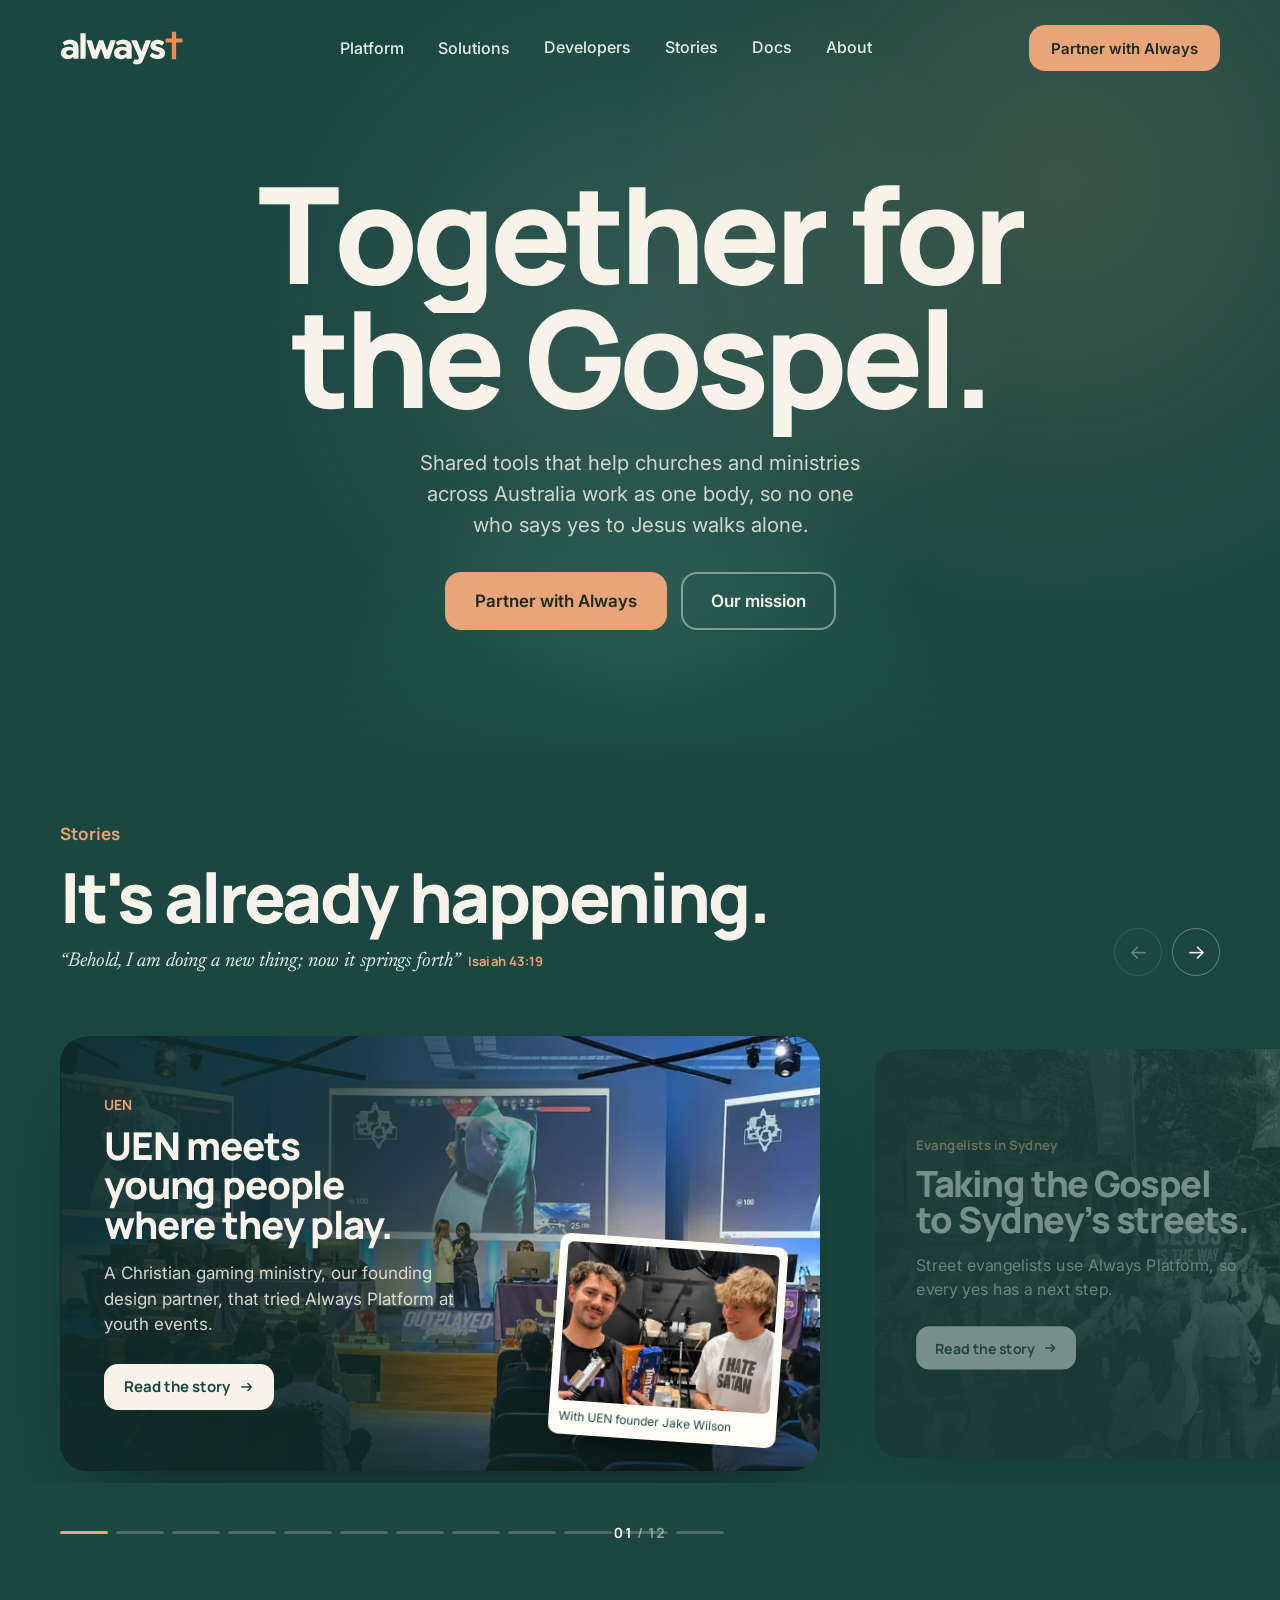
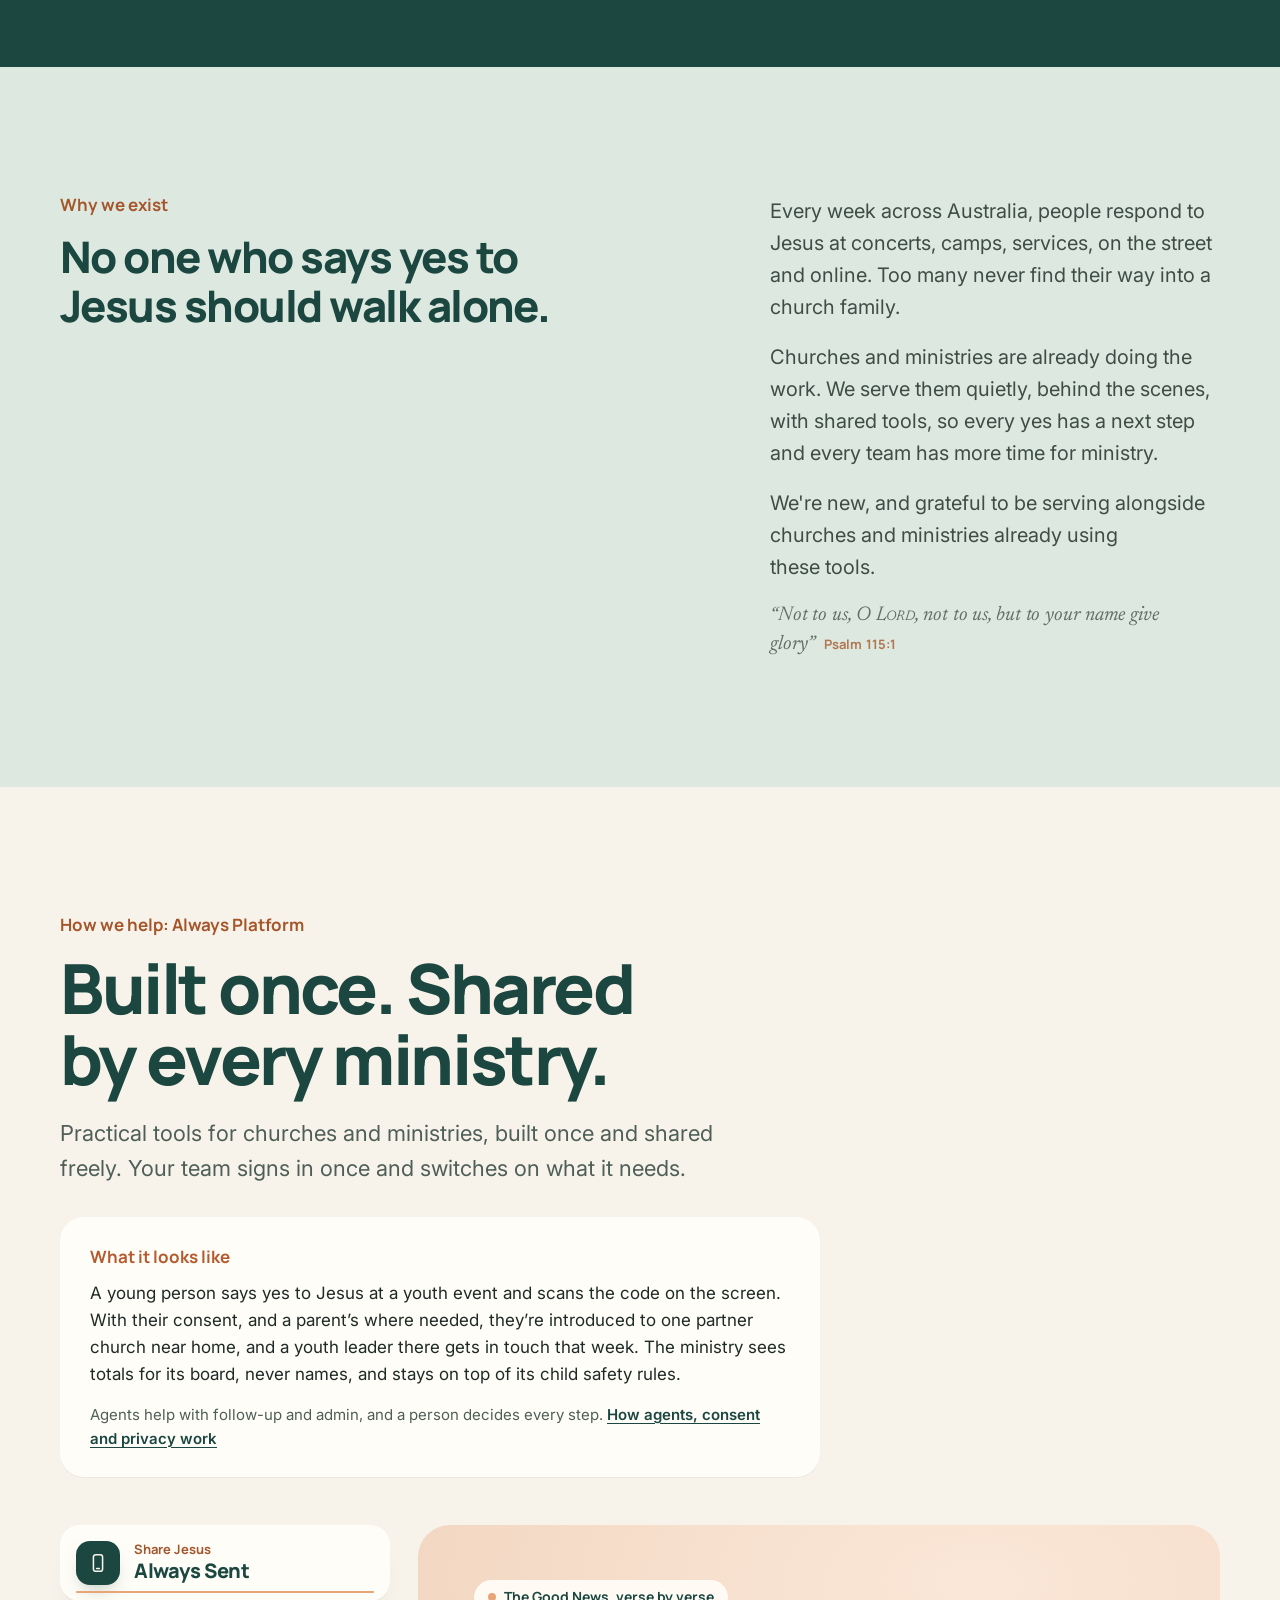
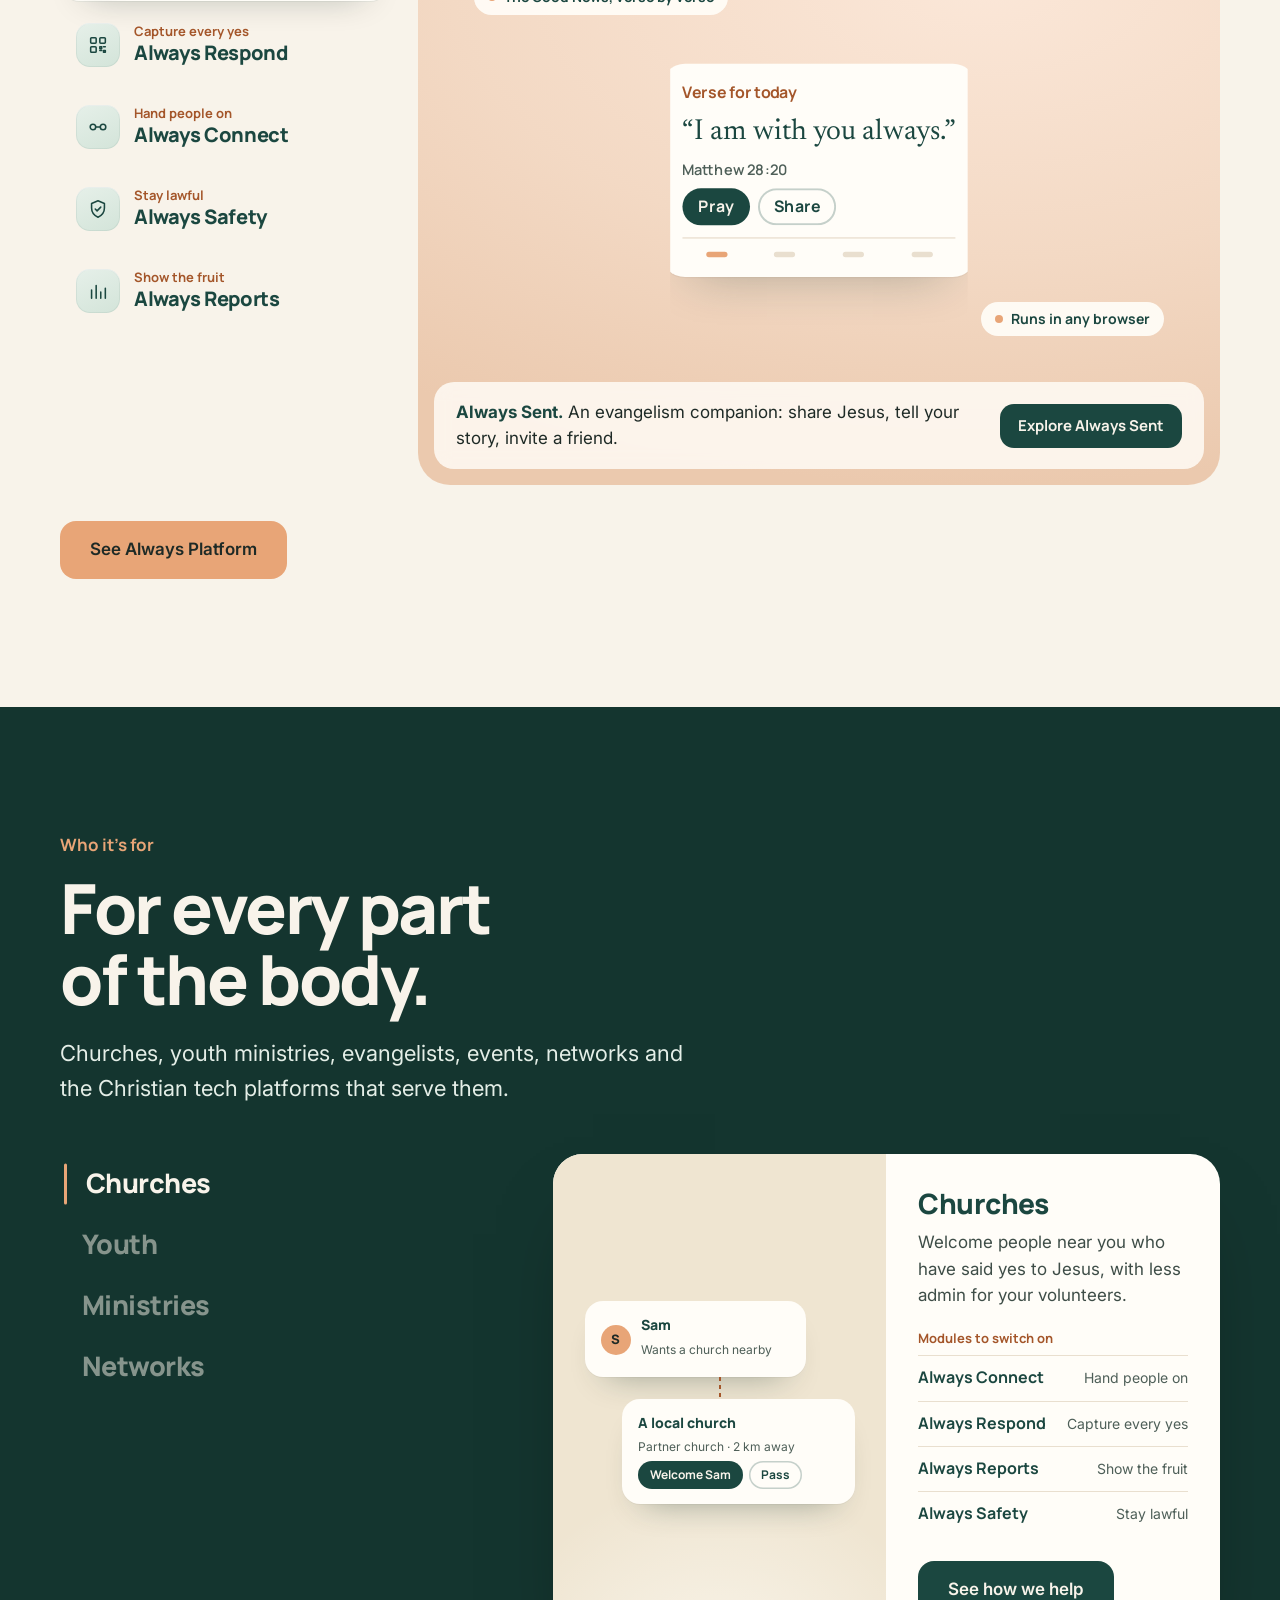
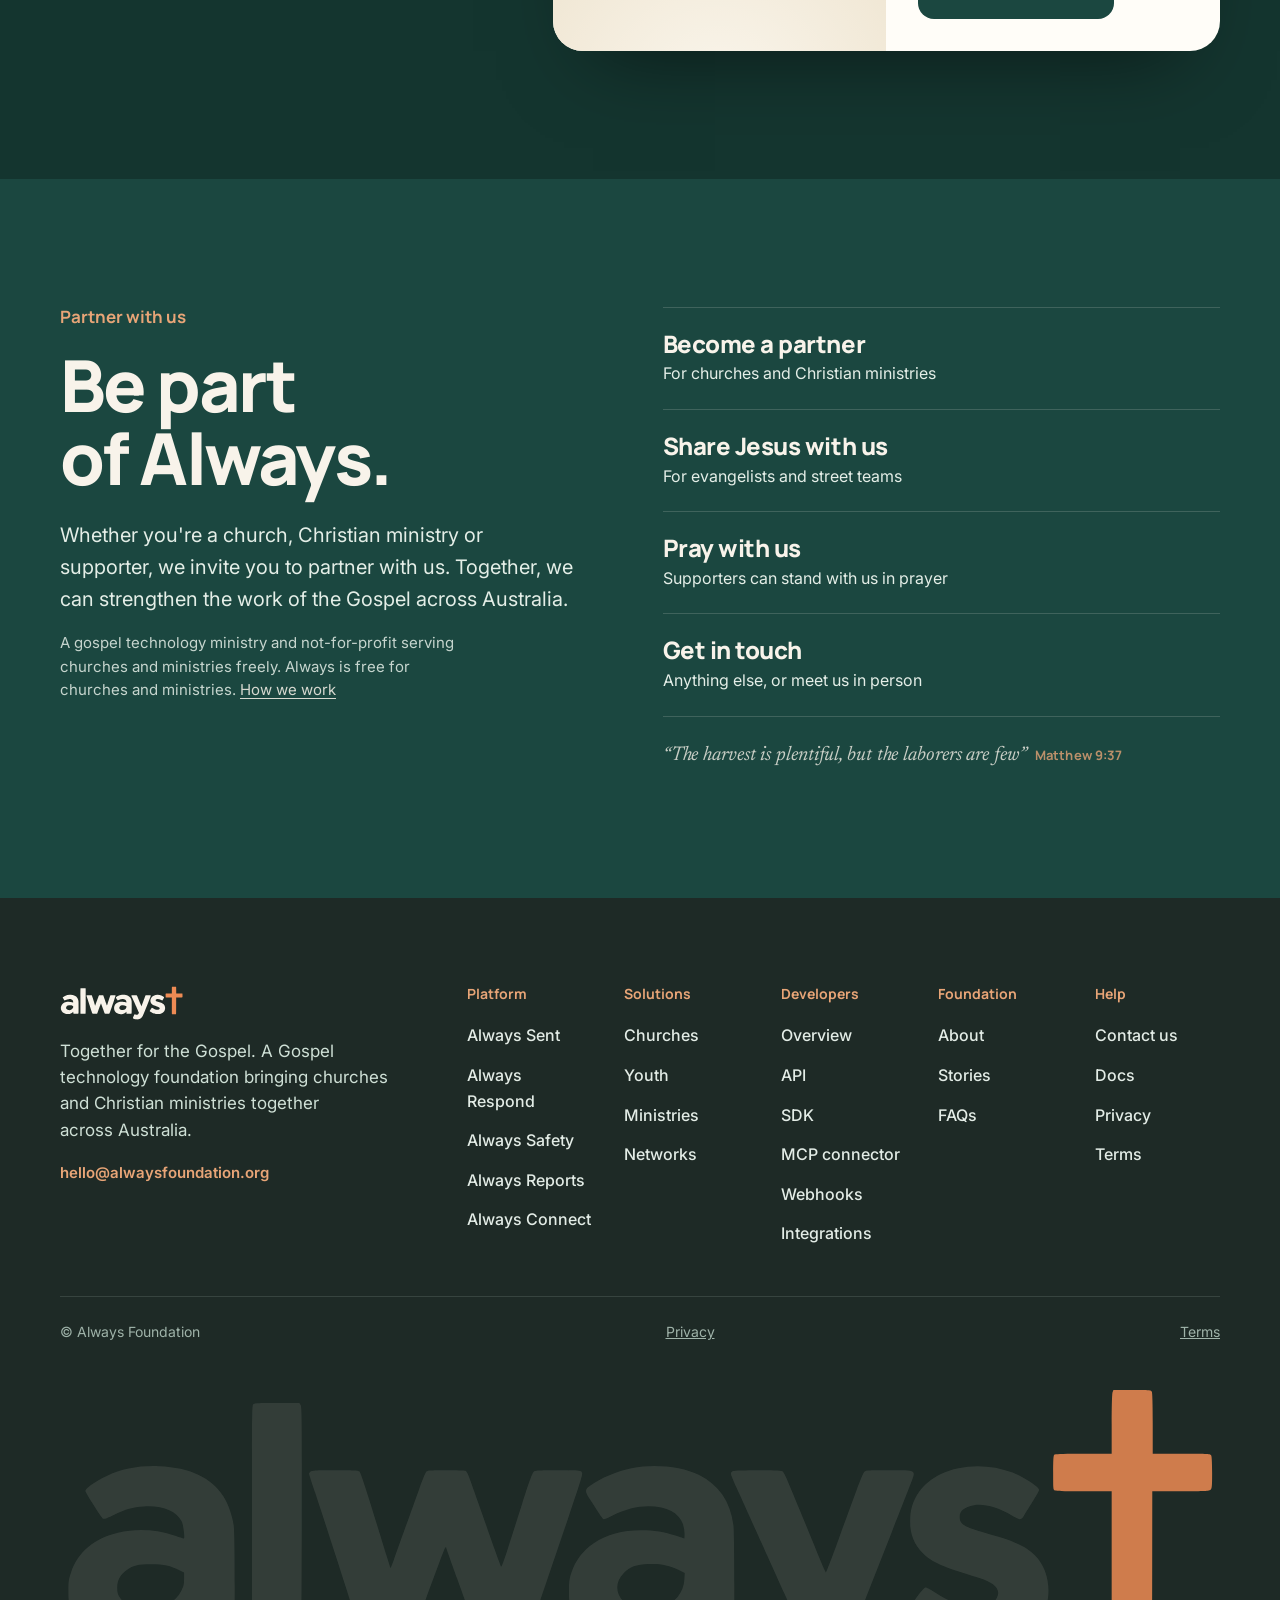
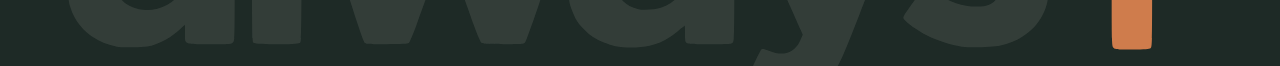
==== commit 79f95ae1: "feat(stories): case study on why we don't link people across ministries Bring back the research layo" ====
--- a/index.html
+++ b/index.html
@@ -1966,6 +1966,246 @@
 @media (max-width: 760px) { .st-steps, .st-steps.st-steps-4 { grid-template-columns: minmax(0, 1fr); } }
 @media (prefers-reduced-motion: reduce) { .st-card, .st-card i { transition: none; } .st-card:hover { transform: none; } }
 
+/* ---- Journeys initiative ---- */
+.rp-hero { background: var(--green); color: var(--cream); padding: 160px 0 56px; overflow: hidden; }
+.rp-hero-in { max-width: 1040px; }
+.rp-kick { font: 600 14px/1 var(--head); color: rgba(255,253,248,.7); margin: 0 0 22px; }
+.rp-kick a { color: inherit; }
+.rp-hero h1 { font-size: clamp(40px, 6vw, 76px); letter-spacing: -0.045em; line-height: 1; color: var(--cream); max-width: 15ch; }
+.rp-dek { margin: 22px 0 0; max-width: 60ch; font-size: clamp(18px, 1.7vw, 21px); line-height: 1.55; color: rgba(255,253,248,.82); }
+.rp-meta { margin: 18px 0 0; font-size: 14px; color: rgba(255,253,248,.6); }
+.rp-pilot { display: flex; gap: 14px; align-items: flex-start; margin-top: 30px; padding: 18px 20px; max-width: 760px; border-radius: 18px; background: rgba(255,253,248,.08); border: 1px solid rgba(232,165,119,.45); }
+.rp-pilot b { display: block; font: 700 16px/1.35 var(--head); color: var(--cream); }
+.rp-pilot span { display: block; margin-top: 4px; font-size: 15px; line-height: 1.5; color: rgba(255,253,248,.82); }
+.rp-pilot strong { color: #F2C29E; }
+.rp-pilot a { color: #F2C29E; text-decoration: underline; text-underline-offset: 3px; }
+.rp-pulse { flex: none; width: 12px; height: 12px; margin-top: 5px; border-radius: 50%; background: #E8A577; box-shadow: 0 0 0 0 rgba(232,165,119,.6); animation: rpPulse 2.4s infinite; }
+@keyframes rpPulse { 70% { box-shadow: 0 0 0 12px rgba(232,165,119,0); } 100% { box-shadow: 0 0 0 0 rgba(232,165,119,0); } }
+.rp-heroart { margin: 40px 0 0; }
+.rp-heroart svg { display: block; width: 100%; height: auto; }
+.rp-h-draw { stroke-dasharray: 1500; stroke-dashoffset: 1500; animation: rpDraw 7s linear infinite; }
+@keyframes rpDraw { to { stroke-dashoffset: 0; } }
+.rp-h-nodes circle { fill: #173F37; stroke: rgba(255,253,248,.7); stroke-width: 3; }
+.rp-h-text text { fill: rgba(255,253,248,.78); font: 700 28px Manrope, sans-serif; }
+.rp-h-nodes .rp-h-church { fill: #E8A577; stroke: #FFFDF8; }
+.rp-body { display: grid; grid-template-columns: 220px minmax(0, 1fr); gap: 64px; padding-top: 64px; padding-bottom: 96px; }
+.rp-toc { position: sticky; top: 96px; align-self: start; display: flex; flex-direction: column; gap: 2px; }
+.rp-toc p { margin: 0 0 10px; font: 700 13px/1 var(--head); color: var(--soft); }
+.rp-toc button { text-align: left; min-height: 36px; padding: 6px 10px; border: 0; border-radius: 10px; background: none; color: var(--soft); font: 500 14px/1.3 var(--text); cursor: pointer; }
+.rp-toc button:hover, .rp-toc button.on { background: rgba(29,76,67,.08); color: var(--green); }
+.rp-main { max-width: 760px; }
+.rp-main section { scroll-margin-top: 96px; }
+.rp-main section + section { margin-top: 64px; }
+.rp-main h2 { font-size: clamp(26px, 3vw, 34px); letter-spacing: -0.025em; line-height: 1.15; color: var(--green); margin: 0 0 18px; }
+.rp-main h3 { font-size: 20px; color: var(--green); margin: 30px 0 8px; }
+.rp-main p, .rp-main li { font-size: 17px; line-height: 1.7; color: #2B3A36; }
+.rp-main p { margin: 0 0 16px; }
+.rp-main ul { margin: 0 0 16px; padding-left: 20px; }
+.rp-main li { margin-bottom: 8px; }
+.rp-main code { font-size: .88em; padding: 1px 6px; border-radius: 6px; background: rgba(29,76,67,.08); color: var(--green); }
+.rp-main sup a { color: #9A4A22; font: 600 12px/1 var(--head); text-decoration: none; cursor: pointer; }
+.rp-abstract { padding: 32px; border-radius: 24px; background: #fff; box-shadow: 0 1px 0 rgba(20,53,47,.08), 0 24px 48px -32px rgba(20,53,47,.35); }
+.rp-keys { display: grid; grid-template-columns: repeat(2, minmax(0, 1fr)); gap: 12px 24px; margin: 22px 0 0; padding-top: 18px; border-top: 1px solid rgba(20,53,47,.1); }
+.rp-keys dt { font: 700 13px/1.2 var(--head); color: #9A4A22; }
+.rp-keys dd { margin: 4px 0 0; font-size: 15px; line-height: 1.45; color: var(--green); }
+
+.rp-fig { margin: 30px 0 34px; }
+.rp-fig figcaption { margin-top: 12px; font-size: 14px; line-height: 1.55; color: var(--soft); }
+.rp-fig figcaption b { color: var(--green); }
+
+.rp-mlj { margin-bottom: 64px; }
+.rp-mlj-k { margin: 0 0 10px !important; font: 700 14px/1 var(--head) !important; color: #9A4A22 !important; }
+.rp-mlj h2 { font-size: clamp(32px, 4vw, 46px) !important; letter-spacing: -0.035em !important; margin-bottom: 20px !important; }
+.rp-mlj-lead { font-size: 20px !important; line-height: 1.6 !important; color: var(--green) !important; }
+.rp-mlj-pair { display: grid; grid-template-columns: minmax(0, 1fr) minmax(0, 1fr); gap: 14px; margin: 26px 0 22px; }
+.rp-mlj-pair div { padding: 22px; border-radius: 20px; background: #fff; box-shadow: 0 1px 0 rgba(20,53,47,.08), 0 20px 40px -34px rgba(20,53,47,.4); }
+.rp-mlj-pair div + div { background: #14352F; }
+.rp-mlj-pair b { display: block; font: 700 15px/1.2 var(--head); color: #9A4A22; margin-bottom: 6px; }
+.rp-mlj-pair div + div b { color: #F2C29E; }
+.rp-mlj-pair p { margin: 0 !important; font-size: 16px !important; line-height: 1.55 !important; }
+.rp-mlj-pair div + div p { color: rgba(255,253,248,.88) !important; }
+.rp-why { margin-bottom: 72px; }
+.rp-why-lead { margin: 0 0 28px !important; font-family: var(--serif) !important; font-size: clamp(24px, 2.6vw, 32px) !important; line-height: 1.3 !important; color: var(--green) !important; max-width: 30ch; }
+.rp-why-grid { display: grid; grid-template-columns: minmax(0, 1fr) minmax(0, 1fr); gap: 14px; }
+.rp-why-card { padding: 28px; border-radius: 24px; background: #fff; box-shadow: 0 1px 0 rgba(20,53,47,.08), 0 24px 48px -36px rgba(20,53,47,.4); }
+.rp-why-card h2 { font-size: 15px !important; letter-spacing: 0 !important; color: #9A4A22 !important; margin: 0 0 12px !important; }
+.rp-why-a { background: #14352F; }
+.rp-why-a p { color: rgba(255,253,248,.88) !important; font-size: 18px !important; line-height: 1.6 !important; margin: 0 !important; }
+.rp-why-a h2 { color: #F2C29E !important; }
+.rp-why-b { grid-row: span 2; }
+.rp-ben { list-style: none; margin: 0 !important; padding: 0 !important; display: grid; gap: 18px; }
+.rp-ben li { display: flex; gap: 14px; margin: 0 !important; }
+.rp-ben b { display: block; font: 700 16px/1.3 var(--head); color: var(--green); }
+.rp-ben p { margin: 4px 0 0 !important; font-size: 15px !important; line-height: 1.55 !important; }
+.rp-ic { flex: none; display: grid; place-items: center; width: 44px; height: 44px; border-radius: 14px; background: rgba(232,165,119,.18); }
+.rp-ic svg { width: 22px; height: 22px; fill: none; stroke: #9A4A22; stroke-width: 1.8; stroke-linecap: round; stroke-linejoin: round; }
+.rp-why-c { background: linear-gradient(160deg, #F7E7DA, #F1D3BC); }
+.rp-unlock { list-style: none; margin: 0 !important; padding: 0 !important; display: grid; gap: 12px; }
+.rp-unlock li { margin: 0 !important; padding-left: 18px; position: relative; font-size: 16px !important; line-height: 1.55 !important; }
+.rp-unlock li::before { content: ''; position: absolute; left: 0; top: .6em; width: 8px; height: 8px; border-radius: 50%; background: #9A4A22; }
+.rp-unlock b { color: var(--green); }
+
+/* Figure 1 */
+.f1 { position: relative; padding: 26px 22px 20px; border-radius: 22px; background: #14352F; color: var(--cream); overflow: hidden; }
+.f1-row { position: relative; z-index: 1; display: grid; grid-template-columns: repeat(4, minmax(0, 1fr)); gap: 12px; }
+.f1-node { padding: 14px; border-radius: 14px; background: rgba(255,253,248,.06); border: 1px dashed rgba(255,253,248,.3); }
+.f1-node b { display: block; font: 700 15px/1.2 var(--head); }
+.f1-node span { display: block; margin-top: 4px; font-size: 13px; color: rgba(255,253,248,.7); }
+.f1-line { position: relative; height: 4px; margin: 18px 6% 14px; border-radius: 4px; background: repeating-linear-gradient(90deg, rgba(255,253,248,.25) 0 8px, transparent 8px 16px); }
+.f1-line i { position: absolute; inset: 0; transform-origin: left; transform: scaleX(0); border-radius: 4px; background: #E8A577; }
+.f1-states { position: relative; height: 20px; font: 600 14px/20px var(--head); }
+.f1-states span { position: absolute; inset: 0; transition: opacity .4s; }
+.f1-b { opacity: 0; color: #F2C29E; }
+.rp-fig.in .f1-line i { animation: f1Join 8s ease-in-out infinite; }
+.rp-fig.in .f1-node { animation: f1Node 8s ease-in-out infinite; }
+.rp-fig.in .f1-a { animation: f1A 8s ease-in-out infinite; }
+.rp-fig.in .f1-b { animation: f1B 8s ease-in-out infinite; }
+@keyframes f1Join { 0%, 35% { transform: scaleX(0); } 65%, 90% { transform: scaleX(1); } 100% { transform: scaleX(0); } }
+@keyframes f1Node { 0%, 45% { border-style: dashed; border-color: rgba(255,253,248,.3); } 60%, 90% { border-style: solid; border-color: rgba(232,165,119,.8); } 100% { border-style: dashed; } }
+@keyframes f1A { 0%, 40% { opacity: 1; } 50%, 92% { opacity: 0; } 100% { opacity: 1; } }
+@keyframes f1B { 0%, 45% { opacity: 0; } 55%, 90% { opacity: 1; } 100% { opacity: 0; } }
+
+/* Figure 2 */
+.f2 { display: grid; grid-template-columns: repeat(3, minmax(0, 1fr)); gap: 12px; }
+.f2-col { padding: 20px; border-radius: 18px; background: #fff; border: 1px solid rgba(20,53,47,.1); }
+.f2-col h3 { margin: 0 0 10px; font-size: 17px; }
+.f2-col ul { margin: 0; padding-left: 18px; }
+.f2-col li { font-size: 15px; line-height: 1.5; }
+.f2-bad h3 { color: #9A4A22; }
+.f2-good { background: #14352F; border-color: #14352F; }
+.f2-good h3, .f2-good li { color: var(--cream); }
+
+/* Figure 3 */
+.f3 { list-style: none; margin: 0; padding: 14px; border-radius: 22px; background: #14352F; }
+.f3-s { position: relative; display: grid; grid-template-columns: 150px minmax(0, 1.3fr) minmax(0, 1fr); align-items: center; gap: 16px; padding: 14px 16px; border-radius: 14px; color: var(--cream); }
+.f3-s + .f3-s { margin-top: 18px; }
+.f3-s + .f3-s::before { content: ''; position: absolute; left: 30px; top: -16px; width: 2px; height: 14px; background: rgba(255,253,248,.3); }
+.f3-k { font: 700 13px/1.2 var(--head); color: #F2C29E; }
+.f3-s code { display: block; padding: 8px 10px; border-radius: 8px; background: rgba(0,0,0,.28); color: #FFFDF8; font-size: 14px; line-height: 1.4; overflow-wrap: anywhere; }
+.f3-s small { font-size: 14px; line-height: 1.45; color: rgba(255,253,248,.72); }
+.f3-key code { box-shadow: inset 0 0 0 1px rgba(232,165,119,.55); }
+.rp-fig.in .f3-s { animation: f3Step 7.5s ease-in-out infinite; }
+.rp-fig.in .f3-s:nth-child(2) { animation-delay: 1.2s; } .rp-fig.in .f3-s:nth-child(3) { animation-delay: 2.4s; } .rp-fig.in .f3-s:nth-child(4) { animation-delay: 3.6s; } .rp-fig.in .f3-s:nth-child(5) { animation-delay: 4.8s; }
+@keyframes f3Step { 0% { background: transparent; } 5% { background: rgba(232,165,119,.2); box-shadow: inset 3px 0 0 #E8A577; } 17% { background: transparent; box-shadow: none; } 100% { background: transparent; } }
+
+/* Figure 4 */
+.f4 { border-radius: 18px; overflow: hidden; border: 1px solid rgba(20,53,47,.12); background: #fff; }
+.f4-r { display: grid; grid-template-columns: 1.3fr 1fr 1fr .8fr; }
+.f4-r + .f4-r { border-top: 1px solid rgba(20,53,47,.08); }
+.f4-r span { padding: 12px 14px; font-size: 15px; line-height: 1.4; color: #2B3A36; }
+.f4-h span { font: 700 13px/1.2 var(--head); color: var(--green); background: rgba(29,76,67,.06); }
+.f4 .y { color: #1F5C4F; font-weight: 600; } .f4 .p { color: #8A5A1F; } .f4 .n { color: #8C9592; }
+
+/* Figure 5 */
+.f5 { position: relative; display: grid; grid-template-columns: 1fr 40px 1.2fr 40px 1fr; align-items: stretch; padding: 22px 22px 86px; border-radius: 22px; background: #F1EDE4; }
+.f5-z { padding: 16px; border-radius: 16px; background: #fff; border: 1px solid rgba(20,53,47,.1); }
+.f5-z h3 { margin: 0 0 6px; font-size: 16px; }
+.f5-z p { font-size: 14px; line-height: 1.45; margin: 0 0 8px; }
+.f5-z ul { margin: 0; padding-left: 16px; }
+.f5-z li { font-size: 14px; line-height: 1.4; margin: 0 0 4px; }
+.f5-core { background: #14352F; border-color: #14352F; }
+.f5-core h3, .f5-core p, .f5-core li { color: var(--cream); }
+.f5-arrow { position: relative; }
+.f5-arrow i { position: absolute; top: 50%; left: 6px; right: 6px; height: 2px; background: rgba(20,53,47,.3); overflow: hidden; }
+.f5-arrow i::after { content: ''; position: absolute; top: -2px; left: -30%; width: 30%; height: 6px; border-radius: 6px; background: #E8A577; }
+.rp-fig.in .f5-arrow i::after { animation: f5Flow 2.2s linear infinite; }
+@keyframes f5Flow { to { left: 100%; } }
+.f5-threat { position: absolute; left: 22px; right: 22px; bottom: 18px; display: flex; flex-wrap: wrap; gap: 4px 12px; align-items: center; padding: 12px 16px; border-radius: 14px; border: 1px dashed #B5532A; background: rgba(181,83,42,.06); }
+.f5-threat span { font: 700 13px/1.2 var(--head); color: #9A4A22; }
+.f5-threat b { font-size: 14px; font-weight: 500; color: #2B3A36; }
+
+/* Figure 6 */
+.f6 { position: relative; list-style: none; margin: 0; padding: 0 0 0 28px; }
+.f6::before { content: ''; position: absolute; left: 7px; top: 6px; bottom: 6px; width: 2px; background: rgba(20,53,47,.15); }
+.f6::after { content: ''; position: absolute; left: 7px; top: 6px; width: 2px; height: 0; background: #E8A577; transition: height 2.4s ease; }
+.rp-fig.in .f6::after { height: calc(100% - 12px); }
+.f6 li { position: relative; padding: 0 0 22px; }
+.f6 li::before { content: ''; position: absolute; left: -26px; top: 6px; width: 12px; height: 12px; border-radius: 50%; background: #fff; border: 2px solid var(--green); }
+.f6-now::before { background: #E8A577 !important; border-color: #E8A577 !important; box-shadow: 0 0 0 6px rgba(232,165,119,.25); }
+.f6-y { display: inline-block; margin-right: 10px; font: 800 14px/1 var(--head); color: #9A4A22; }
+.f6 li > b { font: 700 16px/1.3 var(--head); color: var(--green); }
+.f6 li p { margin: 4px 0 0; font-size: 15px; line-height: 1.55; }
+
+/* Figure 7 */
+.f7 { display: grid; gap: 18px; padding: 22px; border-radius: 22px; background: #14352F; color: var(--cream); }
+.f7-stats { display: grid; grid-template-columns: repeat(3, minmax(0, 1fr)); gap: 12px; }
+.f7-stats div { padding: 16px; border-radius: 14px; background: rgba(255,253,248,.06); }
+.f7-stats b { display: block; font: 800 32px/1 var(--head); letter-spacing: -0.03em; color: #F2C29E; font-variant-numeric: tabular-nums; }
+.f7-stats span { display: block; margin-top: 8px; font-size: 14px; line-height: 1.45; color: rgba(255,253,248,.8); }
+.rp-main .f7-t { margin: 0 0 10px; font: 600 13px/1.3 var(--head); color: rgba(255,253,248,.7); }
+.f7-bar { display: grid; grid-template-columns: 150px minmax(0, 1fr) 44px; align-items: center; gap: 10px; margin: 8px 0; }
+.f7-bar span { font-size: 14px; color: rgba(255,253,248,.85); }
+.f7-bar i { display: block; height: 14px; border-radius: 7px; background: rgba(255,253,248,.08); position: relative; overflow: hidden; }
+.f7-bar i::after { content: ''; position: absolute; inset: 0 auto 0 0; width: 0; border-radius: 7px; background: #E8A577; transition: width 1.6s cubic-bezier(.2,.7,.2,1); }
+.rp-fig.in .f7-bar i::after { width: var(--w); }
+.f7-bar b { font: 700 14px/1 var(--head); text-align: right; font-variant-numeric: tabular-nums; }
+
+/* Figure 8 */
+.f8 { list-style: none; margin: 0; padding: 0; display: grid; grid-template-columns: repeat(4, minmax(0, 1fr)); gap: 10px; }
+.f8 li { position: relative; padding: 16px; border-radius: 16px; background: #fff; border: 1px solid rgba(20,53,47,.1); }
+.f8 li b { display: block; font: 700 15px/1.3 var(--head); color: var(--green); }
+.f8 li span { display: block; margin-top: 4px; font-size: 14px; line-height: 1.45; color: var(--soft); }
+.f8-now { background: #14352F !important; border-color: #14352F !important; }
+.f8-now b { color: #F2C29E !important; } .f8-now span { color: rgba(255,253,248,.8) !important; }
+
+.rp-quote { margin: 0 0 22px; padding: 4px 0 4px 22px; border-left: 3px solid #E8A577; }
+.rp-quote p { font-family: var(--serif) !important; font-size: 24px !important; line-height: 1.4 !important; color: var(--green) !important; margin: 0 !important; }
+.rp-eoi { display: flex; flex-wrap: wrap; align-items: center; justify-content: space-between; gap: 18px; margin-top: 28px; padding: 26px; border-radius: 22px; background: #14352F; }
+.rp-eoi h3 { margin: 0 0 6px; color: var(--cream); }
+.rp-eoi p { margin: 0; color: rgba(255,253,248,.8); font-size: 16px; max-width: 44ch; }
+.rp-refs ol { padding-left: 22px; }
+.rp-refs li { font-size: 15px; line-height: 1.55; }
+.rp-refs a { color: var(--green); word-break: break-word; }
+.rp-note { margin-top: 18px !important; font-size: 14px !important; color: var(--soft) !important; }
+
+@media (max-width: 1000px) {
+  .rp-body { grid-template-columns: minmax(0, 1fr); gap: 0; }
+  .rp-toc { display: none; }
+  .f5 { grid-template-columns: minmax(0, 1fr); padding-bottom: 22px; }
+  .f5-arrow { height: 26px; }
+  .f5-arrow i { top: 4px; bottom: 4px; left: 50%; right: auto; width: 2px; height: auto; }
+  .f5-arrow i::after { top: -30%; left: -2px; width: 6px; height: 30%; }
+  .rp-fig.in .f5-arrow i::after { animation-name: f5FlowV; }
+  @keyframes f5FlowV { to { top: 100%; } }
+  .f5-threat { position: static; margin-top: 14px; }
+}
+@media (max-width: 680px) {
+  .rp-hero { padding: 124px 0 40px; }
+  .rp-abstract { padding: 22px; }
+  .rp-keys { grid-template-columns: minmax(0, 1fr); }
+  .rp-why-grid, .rp-mlj-pair { grid-template-columns: minmax(0, 1fr); }
+  .rp-why-b { grid-row: auto; }
+  .rp-why-card { padding: 22px; }
+  .rp-heroart { margin-top: 28px; }
+  .f1-row, .f2, .f7-stats, .f8 { grid-template-columns: minmax(0, 1fr); }
+  .f3-s { grid-template-columns: minmax(0, 1fr); gap: 6px; }
+  .f1-row { grid-template-columns: repeat(2, minmax(0, 1fr)); }
+  .f4-r { grid-template-columns: 1fr 1fr; }
+  .f4-h { display: none; }
+  .f4-r span:first-child { grid-column: 1 / -1; font-weight: 700; color: var(--green); padding-bottom: 0; }
+  .f4-r { grid-template-columns: minmax(0, 1fr); }
+  .f4-r span { padding-top: 4px; padding-bottom: 4px; }
+  .f4-r span[data-l]::before { content: attr(data-l) ': '; font-weight: 700; color: var(--soft); }
+  .f4-r span:last-child { padding-bottom: 12px; }
+  .f7-bar { grid-template-columns: 110px minmax(0, 1fr) 36px; }
+  .rp-main p, .rp-main li { font-size: 17px; }
+}
+@media (prefers-reduced-motion: reduce) {
+  .rp-pulse, .rp-h-draw, .rp-fig.in .f1-line i, .rp-fig.in .f1-node, .rp-fig.in .f1-a, .rp-fig.in .f1-b, .rp-fig.in .f3-s, .rp-fig.in .f5-arrow i::after { animation: none !important; }
+  .rp-h-draw { stroke-dashoffset: 0; }
+  .rp-h-dot { display: none; }
+  .f1-line i { transform: scaleX(1); } .f1-a { opacity: 0; } .f1-b { opacity: 1; }
+  .f6::after, .f7-bar i::after { transition: none !important; }
+}
+
+.rp-stat-dot { flex: none; width: 12px; height: 12px; margin-top: 5px; border-radius: 50%; background: #E8A577; }
+.rp-h-rings circle { fill: none; stroke: rgba(242,194,158,.38); stroke-width: 2; stroke-dasharray: 3 8; }
+.f2-two { grid-template-columns: repeat(2, minmax(0, 1fr)); }
+@media (max-width: 700px) { .f2-two { grid-template-columns: minmax(0, 1fr); } }
+
+.rp-tile-art { background: radial-gradient(120% 90% at 85% 10%, rgba(232,165,119,.28), transparent 60%), #14352F; display: flex; align-items: center; justify-content: center; }
+.rp-tile-art svg { width: 100%; height: 100%; }
+
 .ig-hero h1 { max-width: 16ch; }
 .ig-legend { list-style: none; display: flex; flex-wrap: wrap; gap: 10px 22px; margin: 28px 0 0; padding: 0; color: var(--on-green); font-size: 15px; }
 .ig-legend li { display: inline-flex; align-items: center; gap: 8px; }
@@ -2598,7 +2838,17 @@
           <a class="cs-more" href="#/rejoice">Read the story</a>
         </div>
       </li>
-  </ul>
+  
+      <li class="cs-tile cs-tile-rp">
+        <div class="cs-img rp-tile-art" aria-hidden="true"><svg viewBox="0 0 400 260"><path d="M40 170 C 110 70, 170 80, 200 130 S 300 200, 360 110" fill="none" stroke="rgba(255,253,248,.18)" stroke-width="3" stroke-dasharray="2 10" stroke-linecap="round"/><g fill="none" stroke="rgba(242,194,158,.45)" stroke-width="2" stroke-dasharray="3 6"><circle cx="40" cy="170" r="26"/><circle cx="200" cy="130" r="26"/><circle cx="360" cy="110" r="28"/></g><circle cx="40" cy="170" r="9" fill="#1F4D44" stroke="#FFFDF8" stroke-width="2"/><circle cx="200" cy="130" r="9" fill="#1F4D44" stroke="#FFFDF8" stroke-width="2"/><circle cx="360" cy="110" r="11" fill="#E8A577" stroke="#FFFDF8" stroke-width="2"/><text x="40" y="236" fill="rgba(255,253,248,.75)" font-family="Inter, sans-serif" font-weight="700" font-size="17">HMAC-SHA256(key, +614…)</text></svg></div>
+        <div class="cs-text">
+          <p class="cs-name">Research case study</p>
+          <h3>Why we don&rsquo;t link people across ministries.</h3>
+          <p>We designed and tested privacy-preserving record linkage for churches, then decided not to use it. What we learned, and why.</p>
+          <a class="cs-more" href="#/pprl">Read the case study</a>
+        </div>
+      </li>
+</ul>
   
   
   
@@ -3385,6 +3635,288 @@
   </aside>
 </div>
 </article>
+</div><div class="page" id="page-pprl" hidden>
+<article class="rp">
+<div class="rp-hero"><div class="wrap rp-hero-in">
+  <p class="rp-kick"><a href="#/stories">Stories</a> <span aria-hidden="true">/</span> Research case study</p>
+  <h1>Why we don&rsquo;t link people across ministries</h1>
+  <p class="rp-dek">We designed a way for churches and ministries to follow one person&rsquo;s journey using privacy-preserving record linkage, the method Australian health researchers have relied on for three decades. We built it, tested it and decided not to use it. This is what we learned.</p>
+  <p class="rp-meta">Always Foundation, November 2026</p>
+  <div class="rp-pilot rp-status" role="note" aria-label="Status">
+    <span class="rp-stat-dot" aria-hidden="true"></span>
+    <div><b>Not in use.</b>
+    <span>Always does not link people across organisations. Nothing described here runs on Always Platform, and it never ran with real people.</span></div>
+  </div>
+  <figure class="rp-heroart" aria-hidden="true">
+    <svg viewBox="0 0 1000 300" preserveAspectRatio="xMidYMid meet">
+      <path d="M60 190 C 200 70, 320 70, 390 140 S 600 230, 650 130 S 860 70, 940 150" fill="none" stroke="rgba(255,253,248,.16)" stroke-width="3" stroke-dasharray="2 14" stroke-linecap="round"/>
+      <g class="rp-h-rings">
+        <circle cx="60" cy="190" r="40"/><circle cx="390" cy="140" r="40"/><circle cx="650" cy="130" r="40"/><circle cx="940" cy="150" r="44"/>
+      </g>
+      <g class="rp-h-nodes">
+        <circle cx="60" cy="190" r="16"/><circle cx="390" cy="140" r="16"/><circle cx="650" cy="130" r="16"/><circle cx="940" cy="150" r="20" class="rp-h-church"/>
+      </g>
+      <g fill="#F2C29E">
+        <circle r="6"><animateMotion dur="6s" repeatCount="indefinite" path="M60 150 a40 40 0 1 1 0 80 a40 40 0 1 1 0 -80"/></circle>
+        <circle r="6"><animateMotion dur="7s" repeatCount="indefinite" path="M390 100 a40 40 0 1 0 0 80 a40 40 0 1 0 0 -80"/></circle>
+        <circle r="6"><animateMotion dur="5.5s" repeatCount="indefinite" path="M650 90 a40 40 0 1 1 0 80 a40 40 0 1 1 0 -80"/></circle>
+        <circle r="7" fill="#FFFDF8"><animateMotion dur="8s" repeatCount="indefinite" path="M940 106 a44 44 0 1 0 0 88 a44 44 0 1 0 0 -88"/></circle>
+      </g>
+      <g class="rp-h-text"><text x="60" y="268" text-anchor="start">Event</text><text x="390" y="222" text-anchor="middle">Course</text><text x="650" y="70" text-anchor="middle">Bible study</text><text x="940" y="232" text-anchor="end">Church</text></g>
+    </svg>
+  </figure>
+</div></div>
+
+<div class="wrap rp-body">
+  <nav class="rp-toc" aria-label="Contents"><p>Contents</p><button type="button" data-goto="rp-physician">A physician of the soul</button><button type="button" data-goto="rp-abstract">In short</button><button type="button" data-goto="rp-problem">1. The question</button><button type="button" data-goto="rp-pprl">2. Record linkage, privately</button><button type="button" data-goto="rp-design">3. The design we built</button><button type="button" data-goto="rp-security">4. Where it breaks down</button><button type="button" data-goto="rp-health">5. Lessons from Australian health</button><button type="button" data-goto="rp-cyber">6. The cyber threat</button><button type="button" data-goto="rp-decision">7. Why we didn’t proceed</button><button type="button" data-goto="rp-church">8. The local church</button><button type="button" data-goto="rp-instead">9. What we do instead</button><button type="button" data-goto="rp-conditions">10. If the question returns</button><button type="button" data-goto="rp-refs">Sources</button></nav>
+
+  <div class="rp-main">
+    <section id="rp-physician" class="rp-mlj">
+      <h2>A physician of the soul</h2>
+      <p class="rp-mlj-lead">In the 1920s, one of the most promising young doctors in London was Martyn Lloyd-Jones. He trained at St Bartholomew&rsquo;s Hospital and became chief clinical assistant to Sir Thomas Horder, physician to the royal family.<sup><a data-goto="rp-refs">[10, 11]</a></sup></p>
+      <p>Then, for two years, he wrestled with a call to give it up: to leave medicine and become a &lsquo;physician of the soul&rsquo;. In 1927 he did, moving to a small mission church in Aberavon, South Wales, and went on to become one of the most influential preachers of the twentieth century.<sup><a data-goto="rp-refs">[11]</a></sup> He brought a doctor&rsquo;s habits of careful diagnosis and attention to the whole person into the care of a local congregation.</p>
+      <div class="rp-mlj-pair">
+        <div><b>What medicine needs</b><p>A patient seen by many clinicians needs one joined-up record. Australian health builds it with independent linkage units, specific laws and ethics approval.</p></div>
+        <div><b>What the church has</b><p>Care happens in local congregations, where people are known by name. Each church can hold its own people without anyone building a shared record of them.</p></div>
+      </div>
+      <p>We asked whether the church should borrow medicine&rsquo;s tools for following people across ministries. We did the work properly, and our answer was no.</p>
+    </section>
+
+    <section id="rp-abstract" class="rp-abstract">
+      <h2>In short</h2>
+      <p>People rarely come to faith through one ministry. They respond at an event, try a course, read the Bible with a friend and, God willing, join a local church. Each ministry sees only its own step. Funders and networks back many independent ministries and can&rsquo;t see whether the same people move between them. We framed this as a question for the whole sector: how can independent organisations recognise a shared record without exchanging their databases? Australian health research had already faced the same question with hospital and GP records, so we started from its methods, privacy-preserving record linkage (PPRL).</p>
+      <p>We designed a consent-based system: a keyed cryptographic fingerprint of the person&rsquo;s mobile, a different code for every ministry, and only milestones and months shared. In everyday terms, the phone number was scrambled with a secret key, a kind of one-way encryption, so no one without the key could turn it back. It worked in testing. We then weighed what it would create around it: a key and a set of links that together amount to a record of who responded to the Gospel and where they went. We decided the risk outweighed the benefit, removed the code, and recorded the decision. We made that call before any real person&rsquo;s record was processed, before ministries built it into their work, and before funders came to rely on it.</p>
+      <dl class="rp-keys">
+        <div><dt>Method</dt><dd>Consent-based PPRL with a single linkage service</dd></div>
+        <div><dt>Encoding</dt><dd>HMAC-SHA256 of a normalised Australian mobile</dd></div>
+        <div><dt>Status</dt><dd>Designed and tested; never used with real people</dd></div>
+        <div><dt>Decision</dt><dd>Not to proceed, at any scale (ADR 0013)</dd></div>
+      </dl>
+    </section>
+
+    <section id="rp-problem">
+      <h2>1. The question we explored</h2>
+      <p>Consider Sam. Sam says yes to Jesus at a youth event in February, signs up for a course run by another ministry in March, reads the Bible with a friend through a third, and is welcomed by a local church in May. Four organisations each hold one part of the story.</p>
+      <figure class="rp-fig rv" id="rp-fig1">
+        <div class="f1">
+          <div class="f1-row">
+            <div class="f1-node"><b>Event</b><span>Responded, Feb</span></div>
+            <div class="f1-node"><b>Course</b><span>Signed up, Mar</span></div>
+            <div class="f1-node"><b>Bible study</b><span>Reading, Apr</span></div>
+            <div class="f1-node f1-church"><b>Church</b><span>Welcomed, May</span></div>
+          </div>
+          <div class="f1-line" aria-hidden="true"><i></i></div>
+          <div class="f1-states" aria-hidden="true"><span class="f1-a">As it is: each ministry holds its own step</span><span class="f1-b">What linkage would add: one joined journey, held centrally</span></div>
+        </div>
+        <figcaption><b>Figure 1.</b> One person, four ministries. Linkage would join the steps into one journey. That journey is useful, and it is also a new record that did not exist before.</figcaption>
+      </figure>
+      <p>The appeal is real. The event team never learns whether Sam found a church, and the church doesn&rsquo;t know the steps Sam has already taken. Across a network, the gap grows. A funder supporting evangelism, courses and church planting can count plenty of activity and still can&rsquo;t tell whether the same people are moving from one ministry to the next. We wanted to know whether that gap could be closed safely.</p>
+    </section>
+
+    <section id="rp-pprl">
+      <h2>2. Record linkage, privately</h2>
+      <p>Record linkage finds records that belong to the same person across separate collections. Privacy-preserving record linkage does this without the collections revealing their identifying details to each other. In the usual model, each data holder sends only an encoded identifier to a linkage unit, the unit works out which encodings match, and it returns link keys instead of names.<sup><a data-goto="rp-refs">[1, 2]</a></sup></p>
+      <p>Two kinds of encoding are common. <b>Keyed hashing</b> runs a normalised identifier through a one-way function with a secret key, and only finds exact matches. <b>Bloom-filter encoding</b> breaks identifiers such as names into fragments, which allows near matches that tolerate spelling differences.<sup><a data-goto="rp-refs">[3, 5]</a></sup> We chose the first, for reasons in section 4.</p>
+      <figure class="rp-fig rv">
+        <div class="f2">
+          <div class="f2-col f2-bad"><h3>Pool the databases</h3><ul><li>Every ministry sees every person</li><li>One breach exposes all of them</li><li>Hard to justify, because faith is sensitive information</li></ul></div>
+          <div class="f2-col f2-bad"><h3>Reconcile by hand</h3><ul><li>Phone calls and spreadsheets</li><li>Names passed around in email</li><li>So much work it rarely happens</li></ul></div>
+          <div class="f2-col f2-good"><h3>Privacy-preserving linkage</h3><ul><li>No records exchanged</li><li>Only with the person&rsquo;s yes</li><li>Still needs a key and a linkage service</li></ul></div>
+        </div>
+        <figcaption><b>Figure 2.</b> The three ways to join records. PPRL is the best of them, and it still leaves a key and a set of links someone has to hold.</figcaption>
+      </figure>
+    </section>
+
+    <section id="rp-design">
+      <h2>3. The design we built</h2>
+      <p>The design sat inside Always Platform&rsquo;s API and database. It was built in the open, covered by automated tests including tests that try to read across organisations, and recorded in ADR 0012.<sup><a data-goto="rp-refs">[12]</a></sup> It was never switched on, and it has since been removed.</p>
+
+      <figure class="rp-fig rv" id="rp-fig3">
+        <ol class="f3">
+          <li class="f3-s"><span class="f3-k">Input</span><code>0412 345 678</code><small>Mobile given with consent</small></li>
+          <li class="f3-s"><span class="f3-k">Normalise</span><code>+61412345678</code><small>One canonical form</small></li>
+          <li class="f3-s f3-key"><span class="f3-k">Fingerprint</span><code>HMAC-SHA256(LINK_KEY, &middot;)</code><small>Key held outside the database</small></li>
+          <li class="f3-s"><span class="f3-k">Match</span><code>9f3c&hellip;e1a7</code><small>Same fingerprint, same journey</small></li>
+          <li class="f3-s f3-key"><span class="f3-k">Per-ministry code</span><code>jny_Q2v&hellip; &ne; jny_8Lk&hellip;</code><small>HMAC(ORG_CODE_KEY, journey | ministry)</small></li>
+        </ol>
+        <figcaption><b>Figure 3.</b> From a mobile number to a journey, as designed. The number is normalised, scrambled with a secret key, matched, and shown to each ministry under its own unrelated code. Example values are made up.</figcaption>
+      </figure>
+
+      <h3>3.1 Consent and age</h3>
+      <p><b>Technically:</b> a separate consent purpose, <code>share.journey</code>, never pre-ticked and checked by the database before any link. The API refused it for anyone under 18. <b>In plain words:</b> people had to say yes to this on its own, and children were never included.</p>
+
+      <h3>3.2 The keyed fingerprint</h3>
+      <p><b>Technically:</b> <code>HMAC-SHA256(LINK_KEY, +614XXXXXXXX)</code>, a standard keyed hash,<sup><a data-goto="rp-refs">[13]</a></sup> with the key kept in the environment, apart from the database. <b>In plain words:</b> the phone number became a code using a secret key. It works like one-way encryption: without the key, the code can&rsquo;t be turned back into the number.</p>
+
+      <h3>3.3 A different code for every ministry</h3>
+      <p><b>Technically:</b> each ministry saw <code>HMAC(ORG_CODE_KEY, journey id | ministry id)</code>, stable for that ministry and unrelated between ministries. <b>In plain words:</b> two ministries comparing lists couldn&rsquo;t find the same person.</p>
+
+      <h3>3.4 Who would have seen what</h3>
+      <figure class="rp-fig rv">
+        <div class="f4" role="table" aria-label="Who would have seen what">
+          <div class="f4-r f4-h" role="row"><span role="columnheader">Party</span><span role="columnheader">Identity</span><span role="columnheader">Steps</span><span role="columnheader">Notes</span></div>
+          <div class="f4-r" role="row"><span role="cell">The person</span><span role="cell" data-l="Identity" class="y">Own</span><span role="cell" data-l="Steps" class="y">All, and could withdraw</span><span role="cell" data-l="Notes">&mdash;</span></div>
+          <div class="f4-r" role="row"><span role="cell">Each ministry on the journey</span><span role="cell" data-l="Identity" class="p">Its own record only</span><span role="cell" data-l="Steps" class="y">Milestone and month</span><span role="cell" data-l="Notes" class="n">Its own only</span></div>
+          <div class="f4-r" role="row"><span role="cell">Always Platform</span><span role="cell" data-l="Identity" class="p">Fingerprints and the keys</span><span role="cell" data-l="Steps" class="y">To serve the journey</span><span role="cell" data-l="Notes" class="n">None</span></div>
+          <div class="f4-r" role="row"><span role="cell">Funders and networks</span><span role="cell" data-l="Identity" class="n">None</span><span role="cell" data-l="Steps" class="p">Totals, small groups withheld</span><span role="cell" data-l="Notes" class="n">None</span></div>
+        </div>
+        <figcaption><b>Figure 4.</b> Who would have seen what. The third row is the problem: one organisation holding the fingerprints and the keys.</figcaption>
+      </figure>
+    </section>
+
+    <section id="rp-security">
+      <h2>4. Where it breaks down</h2>
+      <figure class="rp-fig rv" id="rp-fig5">
+        <div class="f5">
+          <div class="f5-z"><h3>Sources</h3><p>Response pages, church inboxes, ministries&rsquo; systems</p><ul><li>Encrypted in transit</li><li>Consent checked first</li></ul></div>
+          <div class="f5-arrow" aria-hidden="true"><i></i></div>
+          <div class="f5-z f5-core"><h3>Linkage service</h3><p>Fingerprints and journeys in the database; <b>keys outside it</b></p><ul><li>Row-level security</li><li>Every view logged</li></ul></div>
+          <div class="f5-arrow" aria-hidden="true"><i></i></div>
+          <div class="f5-z"><h3>Outputs</h3><p>Per-ministry codes and milestones; totals for reports</p><ul><li>No fingerprint leaves</li><li>Small groups withheld</li></ul></div>
+          <div class="f5-threat" aria-hidden="true"><span>Anyone who gets the key as well as the data</span><b>Can reverse every fingerprint and rebuild every journey</b></div>
+        </div>
+        <figcaption><b>Figure 5.</b> The design survives a stolen database. It doesn&rsquo;t survive a stolen or misused key, and someone always has to hold the key.</figcaption>
+      </figure>
+      <p>The cryptography holds up. The trouble is what the system creates around it.</p>
+      <ul>
+        <li><b>Success makes it riskier.</b> Linking ten ministries might be useful. Linking a thousand would create one of the most sensitive records of Christian participation in the country. The better it works and the further it spreads, the more it is worth to the wrong people.</li>
+        <li><b>Only 100 million numbers.</b> Australian mobiles are 04 plus eight digits. Without the key the fingerprints are useless, but with it a computer can try every number in minutes. All the protection rests on one secret.</li>
+        <li><b>A rogue insider</b> at the linkage service is the strongest attacker, because that is where the keys live. Logging and oversight reduce the risk, and can&rsquo;t remove it.</li>
+        <li><b>Patterns give people away.</b> Even without the key, &ldquo;event in March, course in May, church in Penrith in July&rdquo; can point to one person in a small community.</li>
+        <li><b>Orders to hand it over.</b> A court, regulator or foreign government could demand the links. Links that were never made can&rsquo;t be handed over.</li>
+        <li><b>Requests grow.</b> More ministries, longer histories, a funder dashboard. Each step seems reasonable, and together they become a register of religious participation.</li>
+        <li><b>Recycled and shared phones.</b> Reissued numbers and family phones could join two different people into one journey.</li>
+      </ul>
+      <h3>Why not Bloom filters</h3>
+      <p>Bloom-filter linkage tolerates typos and is widely used in health, but published attacks have re-identified encoded values, especially common names, from sets of filters.<sup><a data-goto="rp-refs">[5, 6]</a></sup> It also needs more personal details, such as names and dates of birth. Exact matching on one number was the safer choice, and it still left the key problem in place.</p>
+    </section>
+
+    <section id="rp-health">
+      <h2>5. Lessons from Australian health</h2>
+      <p>Australia is one of the most experienced countries in the world at linking records responsibly, which is why we looked there first.</p>
+      <figure class="rp-fig rv" id="rp-fig6">
+        <ol class="f6">
+          <li><span class="f6-y">1995</span><b>WA Data Linkage System</b><p>Established in Western Australia, now the longest-running linkage system in Australia.<sup><a data-goto="rp-refs">[1]</a></sup></p></li>
+          <li><span class="f6-y">2009&ndash;12</span><b>A national network</b><p>The Population Health Research Network adds linkage units in every state and a Centre for Data Linkage.<sup><a data-goto="rp-refs">[2]</a></sup></p></li>
+          <li><span class="f6-y">2018</span><b>Tested at scale</b><p>A NSW evaluation links primary-care records from 16 general practices to tens of millions of hospital records using privacy-preserving methods.<sup><a data-goto="rp-refs">[4]</a></sup></p></li>
+          <li><span class="f6-y">2018</span><b>Tested by attackers</b><p>Researchers at the Australian National University publish efficient attacks on Bloom-filter encodings.<sup><a data-goto="rp-refs">[5]</a></sup></p></li>
+          <li><span class="f6-y">2022</span><b>As accurate as plain linkage</b><p>A blinded WA evaluation finds 99.3% of groupings identical between privacy-preserving and clear-text linkage.<sup><a data-goto="rp-refs">[3]</a></sup></p></li>
+          <li class="f6-now"><span class="f6-y">2026</span><b>Considered for ministry</b><p>Always designs and tests consent-based linkage across ministries, then decides not to proceed.</p></li>
+        </ol>
+        <figcaption><b>Figure 6.</b> Three decades of Australian record linkage, and the point where we stopped.</figcaption>
+      </figure>
+      <p>Health linkage works because of what surrounds the cryptography: independent units that link records but don&rsquo;t hold them, legislation, ethics committees, and published methods. Those took decades and public institutions to build. A ministry network has none of them, and a small foundation shouldn&rsquo;t try to become one.</p>
+    </section>
+
+    <section id="rp-cyber">
+      <h2>6. The cyber threat to shared infrastructure</h2>
+      <p>Any system that brings ministries together becomes infrastructure, and infrastructure is a target. Australia&rsquo;s cyber agency reports that state-sponsored actors are a serious and growing threat to government, critical infrastructure and business networks.<sup><a data-goto="rp-refs">[7]</a></sup></p>
+      <figure class="rp-fig rv" id="rp-fig7">
+        <div class="f7">
+          <div class="f7-stats">
+            <div><b>1,200+</b><span>cyber incidents responded to by ASD&rsquo;s ACSC in 2024&ndash;25, up 11%</span></div>
+            <div><b>190+</b><span>notifications to critical infrastructure of malicious activity, up 111%</span></div>
+            <div><b>95%</b><span>of healthcare and social assistance incidents where attackers succeeded</span></div>
+          </div>
+          <div class="f7-bars" aria-label="People affected by major Australian breaches">
+            <p class="f7-t">People affected by major Australian breaches (millions)</p>
+            <div class="f7-bar" style="--w:100%"><span>MediSecure, 2024</span><i></i><b>12.9</b></div>
+            <div class="f7-bar" style="--w:77.5%"><span>Optus, 2022</span><i></i><b>10</b></div>
+            <div class="f7-bar" style="--w:75.2%"><span>Medibank, 2022</span><i></i><b>9.7</b></div>
+          </div>
+        </div>
+        <figcaption><b>Figure 7.</b> The threat environment. Sources: ASD&rsquo;s Annual Cyber Threat Report 2024&ndash;25; OAIC; AAP.<sup><a data-goto="rp-refs">[7, 8, 9]</a></sup></figcaption>
+      </figure>
+      <p>The MediSecure breach, affecting about 12.9 million people&rsquo;s personal and health information, is the largest ever notified under the Notifiable Data Breaches scheme.<sup><a data-goto="rp-refs">[8]</a></sup> A record of who responded to the Gospel, and where they went, would be one of the most sensitive collections in the country. PPRL makes that record harder to read. Not creating it at all is the stronger protection.</p>
+    </section>
+
+    <section id="rp-decision">
+      <h2>7. Why we didn&rsquo;t proceed</h2>
+      <figure class="rp-fig rv">
+        <div class="f2 f2-two">
+          <div class="f2-col f2-good"><h3>What linkage offered</h3><ul><li>Ministries learning whether people found a church</li><li>Each person counted once in totals</li><li>Less manual follow-up between ministries</li></ul></div>
+          <div class="f2-col f2-bad"><h3>What it would have cost</h3><ul><li>A key and a set of links worth stealing or demanding</li><li>Re-identification risk in small communities</li><li>A promise to people that goes beyond meeting one church</li><li>Pressure to widen it once it existed</li></ul></div>
+        </div>
+        <figcaption><b>Figure 8.</b> The trade we weighed. The benefits are mostly available in other ways. The costs aren&rsquo;t.</figcaption>
+      </figure>
+      <h3>Deciding early</h3>
+      <p>The system worked in testing, and the people who built it stood to gain from switching it on. We decided anyway, while nothing depended on it: no real records, no ministry workflows built around it, no funder dashboards to keep running. A decision like this is much harder once a system is relied on.</p>
+      <h3>A small pilot doesn&rsquo;t fix it</h3>
+      <p>It is tempting to allow linkage only for a few high-impact programmes, under tight rules. That reduces how many people are exposed, but the core risks stay. Small groups are easier to identify, the key is just as valuable, and once one funder has it, the next will ask.</p>
+      <h3>The law sets a high bar</h3>
+      <p>Australian law doesn&rsquo;t ban record linkage, but it treats a person&rsquo;s religious beliefs as sensitive information. Under the Privacy Act 1988, organisations generally need consent to collect it, and can use or share it only for the purpose it was collected for, or a closely related one the person would reasonably expect. A Children&rsquo;s Online Privacy Code must be registered by 10 December 2026, adding stricter rules for children&rsquo;s information online.<sup><a data-goto="rp-refs">[14]</a></sup> On top of what the law requires, we chose not to do it at all.</p>
+      <h3>Making the decision last</h3>
+      <p>We removed the code and the database tables, recorded a standing rule in ADR 0013, ruled out exceptions for large funders or high-impact programmes, and set the conditions any future study would have to meet. The aim is for the decision to hold even when the people who made it have moved on.</p>
+    </section>
+
+    <section id="rp-church">
+      <h2>8. The strength of the local church</h2>
+      <p>The church has always been many local congregations, each knowing and caring for its own people. That is a strength for privacy as well as for care.</p>
+      <div class="rp-mlj-pair">
+        <div><b>No single list</b><p>When each church holds its own records, there is nothing central to steal, sell or seize, and a breach at one church doesn&rsquo;t expose another.</p></div>
+        <div><b>Care where people are known</b><p>Someone who asks to be introduced goes to one church, with their permission, and that church cares for them. Always introduces people and then steps back.</p></div>
+      </div>
+      <p>Always is built the same way. It connects churches and ministries, and leaves their people with them.</p>
+    </section>
+
+    <section id="rp-instead">
+      <h2>9. What we do instead</h2>
+      <p>Most of what ministries and funders want to know can be answered without recognising anyone across organisations.</p>
+      <figure class="rp-fig rv">
+        <div class="f4" role="table" aria-label="Evidence without tracking">
+          <div class="f4-r f4-h" role="row"><span role="columnheader">The question</span><span role="columnheader">How it&rsquo;s answered</span><span role="columnheader">Who sees it</span><span role="columnheader">Linking?</span></div>
+          <div class="f4-r" role="row"><span role="cell">Did people from this event find a church?</span><span role="cell" data-l="How">The receiving church records each handoff step</span><span role="cell" data-l="Who" class="p">Totals per event</span><span role="cell" data-l="Linking" class="y">Not needed</span></div>
+          <div class="f4-r" role="row"><span role="cell">Are they still connected months later?</span><span role="cell" data-l="How">The person&rsquo;s chosen church asks them, and asks to count the answer</span><span role="cell" data-l="Who" class="p">Totals only</span><span role="cell" data-l="Linking" class="y">Not needed</span></div>
+          <div class="f4-r" role="row"><span role="cell">How is our ministry going?</span><span role="cell" data-l="How">Each ministry&rsquo;s own handoffs and outcomes, by month</span><span role="cell" data-l="Who" class="p">That ministry</span><span role="cell" data-l="Linking" class="y">Not needed</span></div>
+          <div class="f4-r" role="row"><span role="cell">Did this programme cause the outcome?</span><span role="cell" data-l="How">Can&rsquo;t be answered from routine data</span><span role="cell" data-l="Who">&mdash;</span><span role="cell" data-l="Linking" class="n">Would need a study</span></div>
+        </div>
+        <figcaption><b>Figure 9.</b> Evidence without tracking. Only the last question needs linkage, and that is a research question.</figcaption>
+      </figure>
+    </section>
+
+    <section id="rp-conditions">
+      <h2>10. If the question returns</h2>
+      <p>If someone ever needs to know whether a programme caused people to join churches, it would have to be a one-off study run outside Always. These are the least we would expect before discussing one:</p>
+      <ol>
+        <li>Run by an independent university or accredited researcher, never by Always, a funder or a participating ministry.</li>
+        <li>Approved by a human research ethics committee.</li>
+        <li>Its own plain-language consent, which people can refuse without losing any help.</li>
+        <li>Adults only.</li>
+        <li>Identities held apart from the study data.</li>
+        <li>A fixed end date, after which the linked data and keys are destroyed.</li>
+        <li>Results published as totals, whatever they show.</li>
+        <li>No linkage feature in Always, and no linking key held by Always.</li>
+        <li>Decided in the open, with a new architecture decision, legal and independent privacy review, and board approval.</li>
+      </ol>
+      <p>If a proposal can&rsquo;t meet all of them, the answer is no.</p>
+      <h3>Our position</h3>
+      <p>Always does not link people across organisations, at any scale or under any name. The decision is recorded in our open-source architecture decisions (ADR 0013) and applies to our code, our partners and our funders. We publish this case study because the reasoning matters as much as the result: we did the design work properly, and it told us not to build it.</p>
+      <p>Building a capability and being entitled to hold it are separate questions. For an organisation that exists to serve independent churches, the second one decides.</p>
+    </section>
+
+    <section id="rp-refs" class="rp-refs">
+      <h2>Sources</h2>
+      <ol>
+        <li>Hodges S, Eitelhuber T, Merchant A, Alan J. Population Data Centre Profile: the Western Australian Data Linkage Branch. <i>International Journal of Population Data Science</i>, 2020. <a href="https://pmc.ncbi.nlm.nih.gov/articles/PMC7477781/">PMC7477781</a></li>
+        <li>Boyd JH et al. Data linkage infrastructure for cross-jurisdictional health-related research in Australia. <i>BMC Health Services Research</i> 12:480, 2012. <a href="https://pmc.ncbi.nlm.nih.gov/articles/PMC3579698/">PMC3579698</a></li>
+        <li>A blinded evaluation of privacy preserving record linkage with Bloom filters. <i>BMC Medical Research Methodology</i> 22:22, 2022. <a href="https://pmc.ncbi.nlm.nih.gov/articles/PMC8761329/">PMC8761329</a></li>
+        <li>Irvine K et al. Real world performance of privacy preserving record linkage. <i>International Journal of Population Data Science</i>, 2018. <a href="https://doaj.org/article/a1c61969fe8b4470884c42661e243e17">DOAJ</a></li>
+        <li>Christen P, Ranbaduge T, Vatsalan D, Schnell R. Precise and fast cryptanalysis for Bloom filter based privacy-preserving record linkage. Australian National University, 2018. <a href="https://openresearch-repository.anu.edu.au/items/305e45a1-3d3a-4301-8f6c-126b3398968b">ANU Open Research</a></li>
+        <li>Niedermeyer F et al. Cryptanalysis of basic Bloom filters used for privacy preserving record linkage. <i>Journal of Privacy and Confidentiality</i> 6(2), 2014. <a href="https://doaj.org/article/198c67d232af44ac94e06027d64a3928">DOAJ</a></li>
+        <li>Australian Signals Directorate. Annual Cyber Threat Report 2024&ndash;25. <a href="https://www.cyber.gov.au/about-us/view-all-content/reports-and-statistics/annual-cyber-threat-report-2024-2025">cyber.gov.au</a></li>
+        <li>Office of the Australian Information Commissioner. Statement on MediSecure breach, July 2024. <a href="https://oaic.gov.au/newsroom/statement-on-medisecure-breach">oaic.gov.au</a></li>
+        <li>Australian Associated Press. Millions of people hit by prescription cyber attack, 2024. <a href="https://aapnews.aap.com.au/news/millions-of-people-hit-by-prescription-cyber-attack">aapnews.aap.com.au</a></li>
+        <li>MLJ Trust. Meet Martyn Lloyd-Jones. <a href="https://mljtrust.org/meet-mlj/">mljtrust.org</a></li>
+        <li>MLJ Trust. 10 years and 20 million downloads. <a href="https://www.mljtrust.org/blog/10-year-anniversary/">mljtrust.org</a></li>
+        <li>Always Platform. ADR 0012 (withdrawn) and ADR 0013: no linkage of people across organisations. <a href="https://github.com/alwaysfoundation/always-platform">github.com/alwaysfoundation/always-platform</a></li>
+        <li>Krawczyk H, Bellare M, Canetti R. HMAC: Keyed-Hashing for Message Authentication. RFC 2104, IETF, 1997. <a href="https://www.rfc-editor.org/rfc/rfc2104">rfc-editor.org</a></li>
+        <li>Office of the Australian Information Commissioner. Children&rsquo;s Online Privacy Code. <a href="https://www.oaic.gov.au/privacy/privacy-registers/privacy-codes/childrens-online-privacy-code">oaic.gov.au</a></li>
+      </ol>
+      <p class="rp-note">This is a research case study, not legal advice. Nothing described here runs on Always Platform. Questions or a different view are welcome at <a href="mailto:hello@alwaysfoundation.org">hello@alwaysfoundation.org</a>.</p>
+    </section>
+  </div>
+</div>
+</article>
 </div><div class="page" id="page-dbs" hidden>
 <article class="ft">
 <div class="ft-hero"><div class="wrap ft-hero-in">
@@ -3955,14 +4487,14 @@
 function watch(root) { root.querySelectorAll('.rv:not(.in)').forEach((el, i) => { el.style.transitionDelay = (i % 4) * 80 + 'ms'; io ? io.observe(el) : el.classList.add('in'); }); }
 
 // Router
-const pages = { home: 'page-home', about: 'page-about', docs: 'page-docs', churches: 'page-churches', ministries: 'page-ministries', app: 'page-app', faq: 'page-faq', feedback: 'page-feedback', platform: 'page-platform', compliance: 'page-compliance', developers: 'page-developers', hello: 'page-hello', contact: 'page-contact', join: 'page-join', respond: 'page-respond', reports: 'page-reports', connect: 'page-connect', youth: 'page-youth', networks: 'page-networks', integrations: 'page-integrations', mycompliance: 'page-mycompliance', streets: 'page-streets', dbs: 'page-dbs', cexp: 'page-cexp', alpha: 'page-alpha', youversion: 'page-youversion', chai: 'page-chai', uen: 'page-uen', globalharvest: 'page-globalharvest', needgod: 'page-needgod', rejoice: 'page-rejoice', faithtech: 'page-faithtech' };
+const pages = { home: 'page-home', about: 'page-about', docs: 'page-docs', churches: 'page-churches', ministries: 'page-ministries', app: 'page-app', faq: 'page-faq', feedback: 'page-feedback', platform: 'page-platform', compliance: 'page-compliance', developers: 'page-developers', hello: 'page-hello', contact: 'page-contact', join: 'page-join', respond: 'page-respond', reports: 'page-reports', connect: 'page-connect', youth: 'page-youth', networks: 'page-networks', integrations: 'page-integrations', mycompliance: 'page-mycompliance', streets: 'page-streets', pprl: 'page-pprl', dbs: 'page-dbs', cexp: 'page-cexp', alpha: 'page-alpha', youversion: 'page-youversion', chai: 'page-chai', uen: 'page-uen', globalharvest: 'page-globalharvest', needgod: 'page-needgod', rejoice: 'page-rejoice', faithtech: 'page-faithtech' };
 const anchors = { how: 'heart', stories: 'stories' };
 function route() {
   const h = location.hash.replace(/^#\/?/, '');
   const [first, second] = h.split('/');
   const aliases = {"agents": "connect", "build": "developers", "pages": "respond", "claim": "join/church", "events": "stories", "research": "stories", "brand": "docs/brand", "directory": "join/church", "evangelists": "ministries", "platforms": "networks"};
   if (aliases[first]) { location.replace('#/' + aliases[first]); return; }
-  if (['#/pprl', '#/journeys', '#/docs/journey'].some(p => location.hash.startsWith(p))) { location.replace('#/'); return; }
+  if (['#/journeys', '#/docs/journey'].some(p => location.hash.startsWith(p))) { location.replace('#/pprl'); return; }
   if (location.hash === '#/docs/claim') { location.replace('#/docs/joining'); return; }
   if (location.hash.startsWith('#/compliance/my')) { location.replace('#/mycompliance'); return; }
   let page = 'home';
@@ -3975,7 +4507,7 @@
   if (page === 'compliance' && ['check', 'problem', 'how', 'covers', 'infrastructure'].includes(second)) { requestAnimationFrame(() => document.getElementById(second).scrollIntoView({ behavior: 'smooth' })); watch(document.getElementById(pages[page])); document.title = second === 'check' ? 'Free safety check-up · Always Foundation' : 'Always Safety · Always Foundation'; return; }
   if (page === 'home' && anchors[first]) { requestAnimationFrame(() => document.getElementById(anchors[first]).scrollIntoView({ behavior: 'smooth' })); }
   else window.scrollTo(0, 0);
-  const titles = { home: 'Always Foundation · Together for the Gospel', compliance: 'Always Safety · Always Foundation', directory: 'Directory · Always Foundation', about: 'About · Always Foundation', churches: 'For churches · Always Foundation', ministries: 'For ministries · Always Foundation', app: 'Always Sent · Always Foundation', faq: 'FAQs · Always Foundation', events: 'Events · Always Foundation', claim: 'Claim your church · Always Foundation', feedback: 'Ideas and problems · Always Foundation', research: 'Research · Always Foundation', brand: 'Brand · Always Foundation', platform: 'Always Platform · Always Foundation', ...{"app": "Always Sent · Always Foundation", "respond": "Always Respond · Always Foundation", "compliance": "Always Safety · Always Foundation", "reports": "Always Reports · Always Foundation", "connect": "Always Connect · Always Foundation", "churches": "For churches · Always Foundation", "youth": "For youth · Always Foundation", "ministries": "For ministries · Always Foundation", "networks": "For networks · Always Foundation", "platform": "Always Platform · Always Foundation", "developers": "Developers · Always Foundation", "contact": "Contact · Always Foundation", "join": "Partner with Always · Always Foundation", "hello": "Let's stay in touch · Always Foundation", "mycompliance": "Your safety check-up · Always Foundation", "integrations": "Integrations · Always Foundation", "youversion": "YouVersion integration · Always Foundation", "streets": "Evangelists in Sydney · Always Foundation", "dbs": "Discovery Bible Study integration · Always Foundation", "cexp": "Christianity Explained integration · Always Foundation", "alpha": "Alpha integration · Always Foundation", "uen": "UEN · Always Foundation", "globalharvest": "The Global Harvest · Always Foundation", "needgod": "NeedGod.net · Always Foundation", "rejoice": "Rejoice · Always Foundation", "chai": "Christians in AI: Branches · Always Foundation", "faithtech": "FaithTech Australia · Always Foundation"} };
+  const titles = { home: 'Always Foundation · Together for the Gospel', compliance: 'Always Safety · Always Foundation', directory: 'Directory · Always Foundation', about: 'About · Always Foundation', churches: 'For churches · Always Foundation', ministries: 'For ministries · Always Foundation', app: 'Always Sent · Always Foundation', faq: 'FAQs · Always Foundation', events: 'Events · Always Foundation', claim: 'Claim your church · Always Foundation', feedback: 'Ideas and problems · Always Foundation', research: 'Research · Always Foundation', brand: 'Brand · Always Foundation', platform: 'Always Platform · Always Foundation', ...{"app": "Always Sent · Always Foundation", "respond": "Always Respond · Always Foundation", "compliance": "Always Safety · Always Foundation", "reports": "Always Reports · Always Foundation", "connect": "Always Connect · Always Foundation", "churches": "For churches · Always Foundation", "youth": "For youth · Always Foundation", "ministries": "For ministries · Always Foundation", "networks": "For networks · Always Foundation", "platform": "Always Platform · Always Foundation", "developers": "Developers · Always Foundation", "contact": "Contact · Always Foundation", "join": "Partner with Always · Always Foundation", "hello": "Let's stay in touch · Always Foundation", "mycompliance": "Your safety check-up · Always Foundation", "integrations": "Integrations · Always Foundation", "pprl": "Why we don’t link people across ministries · Always Foundation", "youversion": "YouVersion integration · Always Foundation", "streets": "Evangelists in Sydney · Always Foundation", "dbs": "Discovery Bible Study integration · Always Foundation", "cexp": "Christianity Explained integration · Always Foundation", "alpha": "Alpha integration · Always Foundation", "uen": "UEN · Always Foundation", "globalharvest": "The Global Harvest · Always Foundation", "needgod": "NeedGod.net · Always Foundation", "rejoice": "Rejoice · Always Foundation", "chai": "Christians in AI: Branches · Always Foundation", "faithtech": "FaithTech Australia · Always Foundation"} };
   document.body.classList.toggle('on-hello', page === 'hello');
   if (page !== 'docs') document.title = titles[page] || 'Always Foundation';
   watch(document.getElementById(pages[page]));
@@ -4348,6 +4880,27 @@
   window.AlwaysCompliance = { report, printBoard, startSave };
   addEventListener('hashchange', () => { if (location.hash.startsWith('#/mycompliance')) load(); });
   if (location.hash.startsWith('#/mycompliance')) load();
+})();
+
+// Case study: contents buttons and reference links scroll within the page (hash routes stay intact).
+document.addEventListener('click', (e) => {
+  const b = e.target.closest('[data-goto]'); if (!b) return;
+  const t = document.getElementById(b.dataset.goto); if (!t) return;
+  e.preventDefault();
+  t.scrollIntoView({ behavior: matchMedia('(prefers-reduced-motion: reduce)').matches ? 'auto' : 'smooth', block: 'start' });
+});
+(() => {
+  if (!('IntersectionObserver' in window)) return;
+  const reduce = matchMedia('(prefers-reduced-motion: reduce)');
+  const setup = () => {
+    const toc = document.querySelector('.rp-toc'); if (!toc || toc.dataset.ready) return; toc.dataset.ready = '1';
+    const btns = [...toc.querySelectorAll('button')];
+    const io = new IntersectionObserver((es) => es.forEach((en) => { if (en.isIntersecting) btns.forEach((x) => x.classList.toggle('on', x.dataset.goto === en.target.id)); }), { rootMargin: '-110px 0px -70% 0px' });
+    btns.forEach((x) => { const s = document.getElementById(x.dataset.goto); if (s) io.observe(s); });
+    if (reduce.matches) document.querySelectorAll('.rp-heroart svg').forEach((s) => s.pauseAnimations && s.pauseAnimations());
+  };
+  window.addEventListener('hashchange', () => setTimeout(setup, 60));
+  setup(); setTimeout(setup, 400);
 })();
 
 // ---------------------------------------------------------------- Always Safety check-up
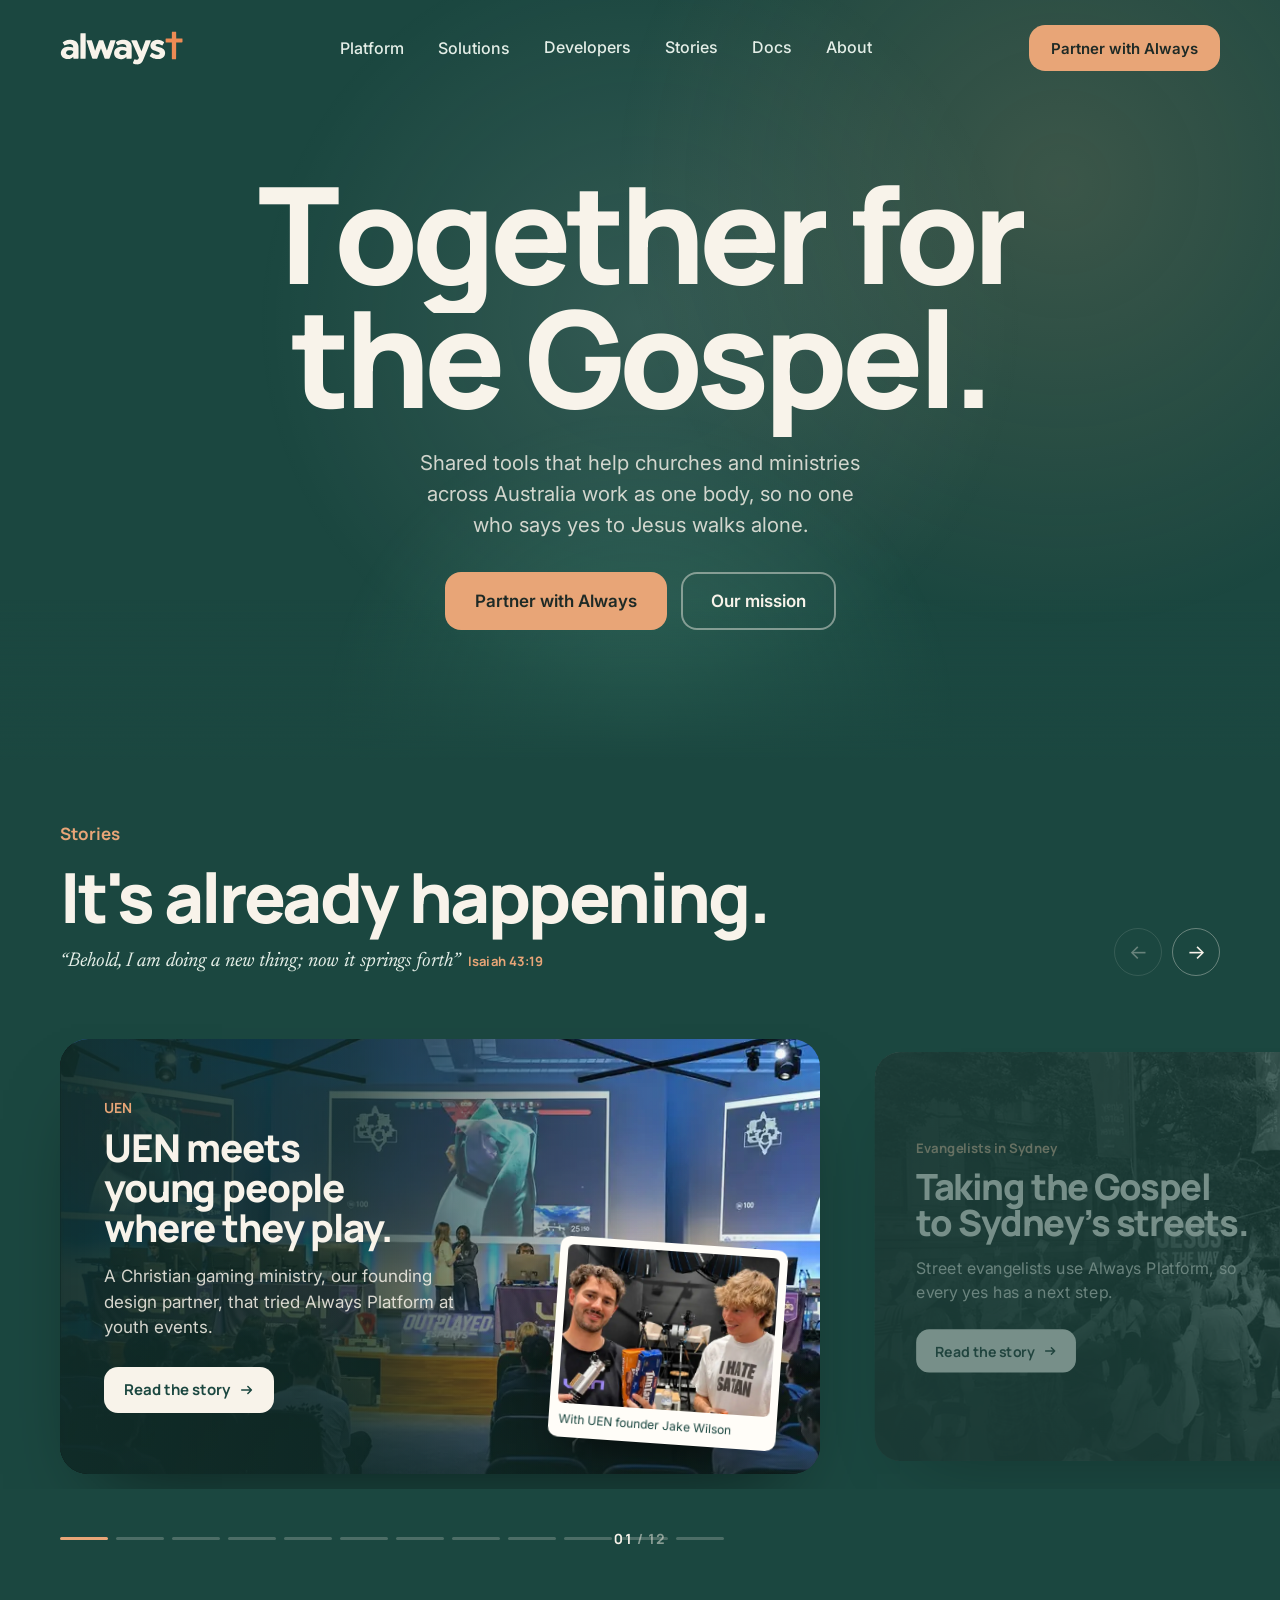
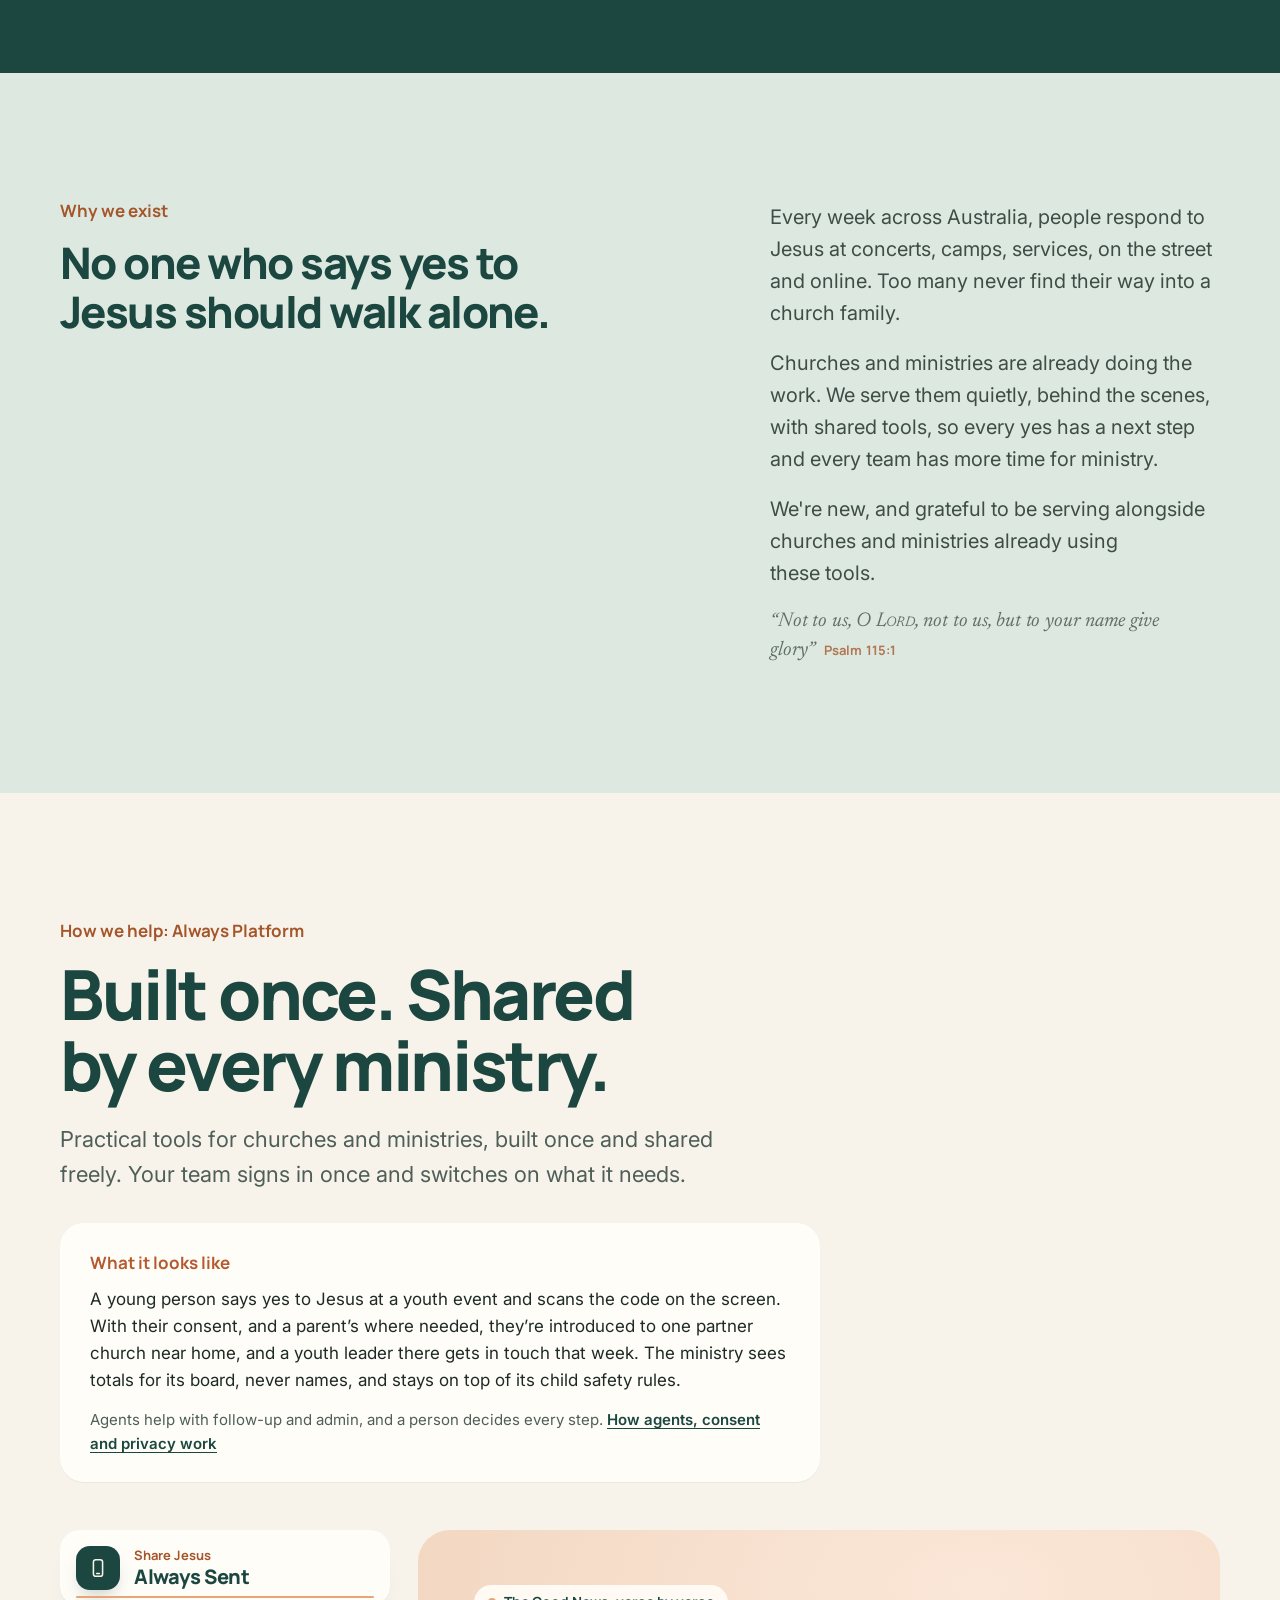
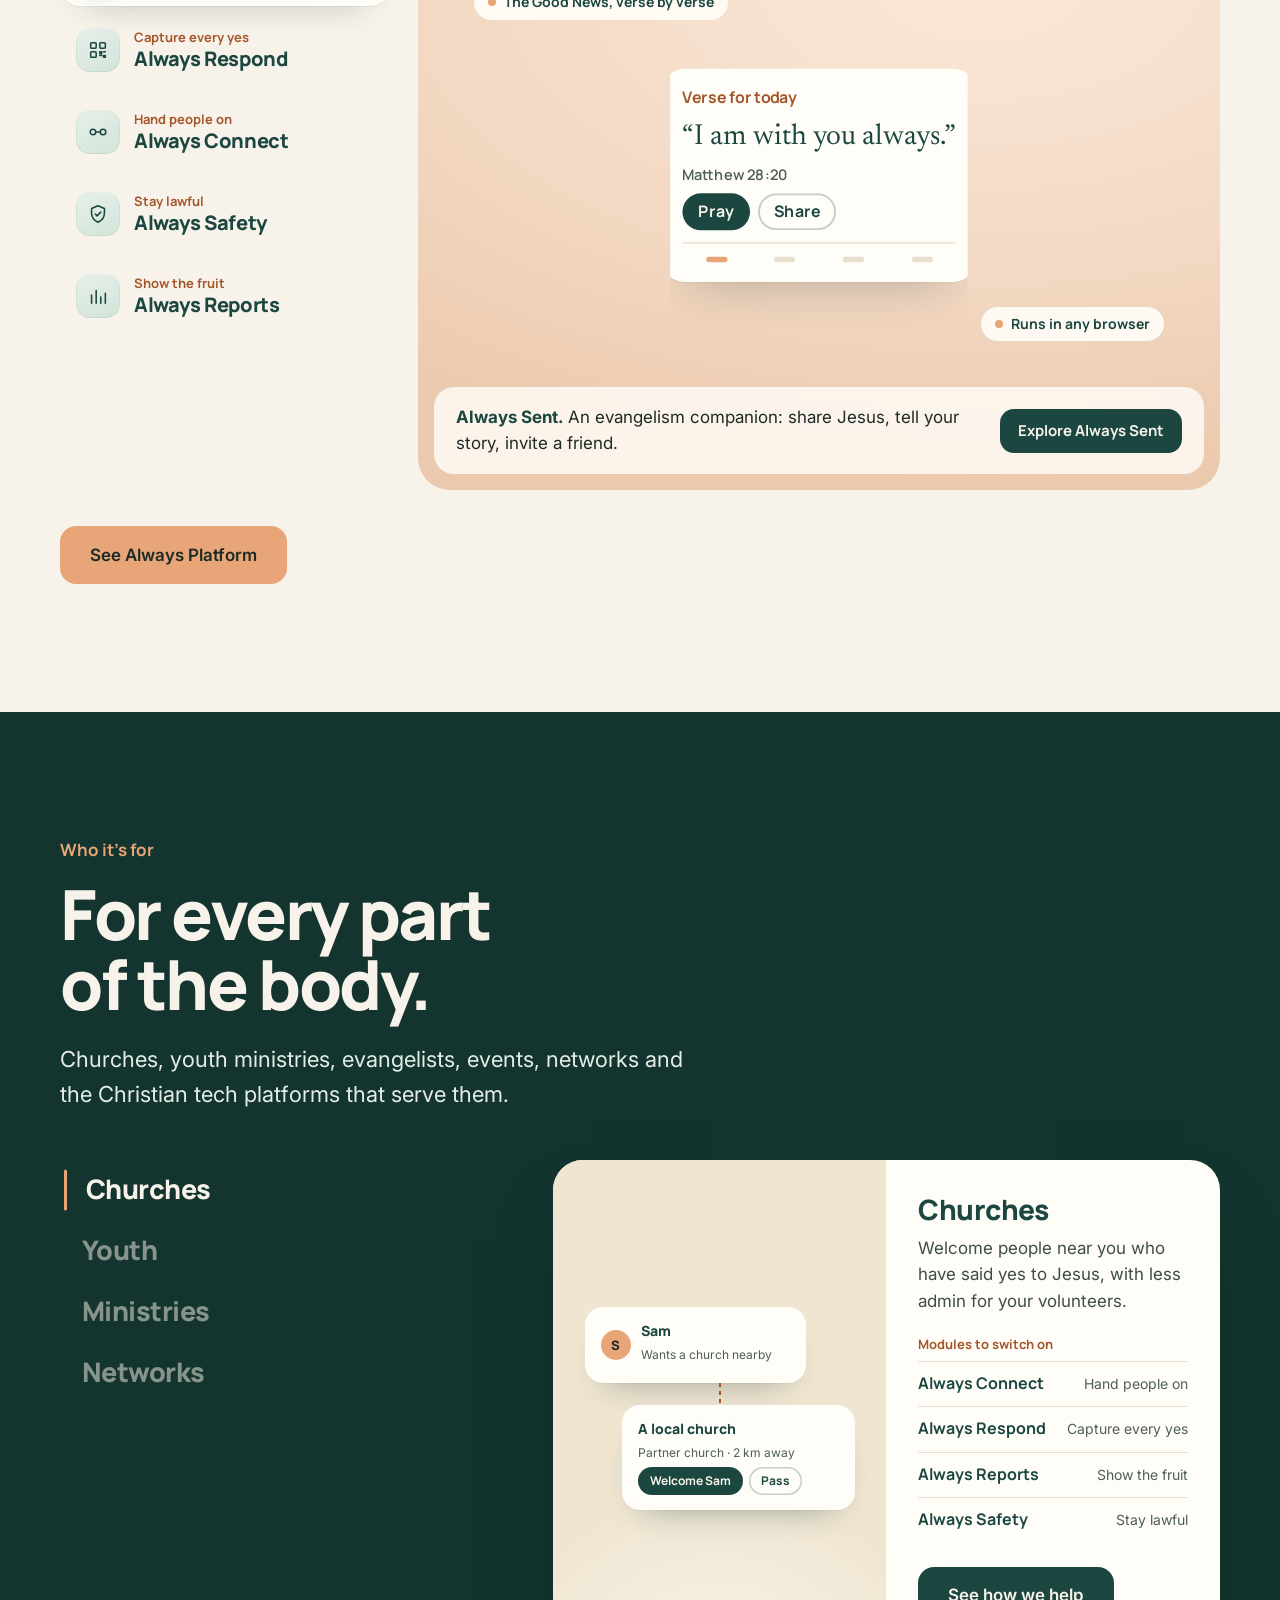
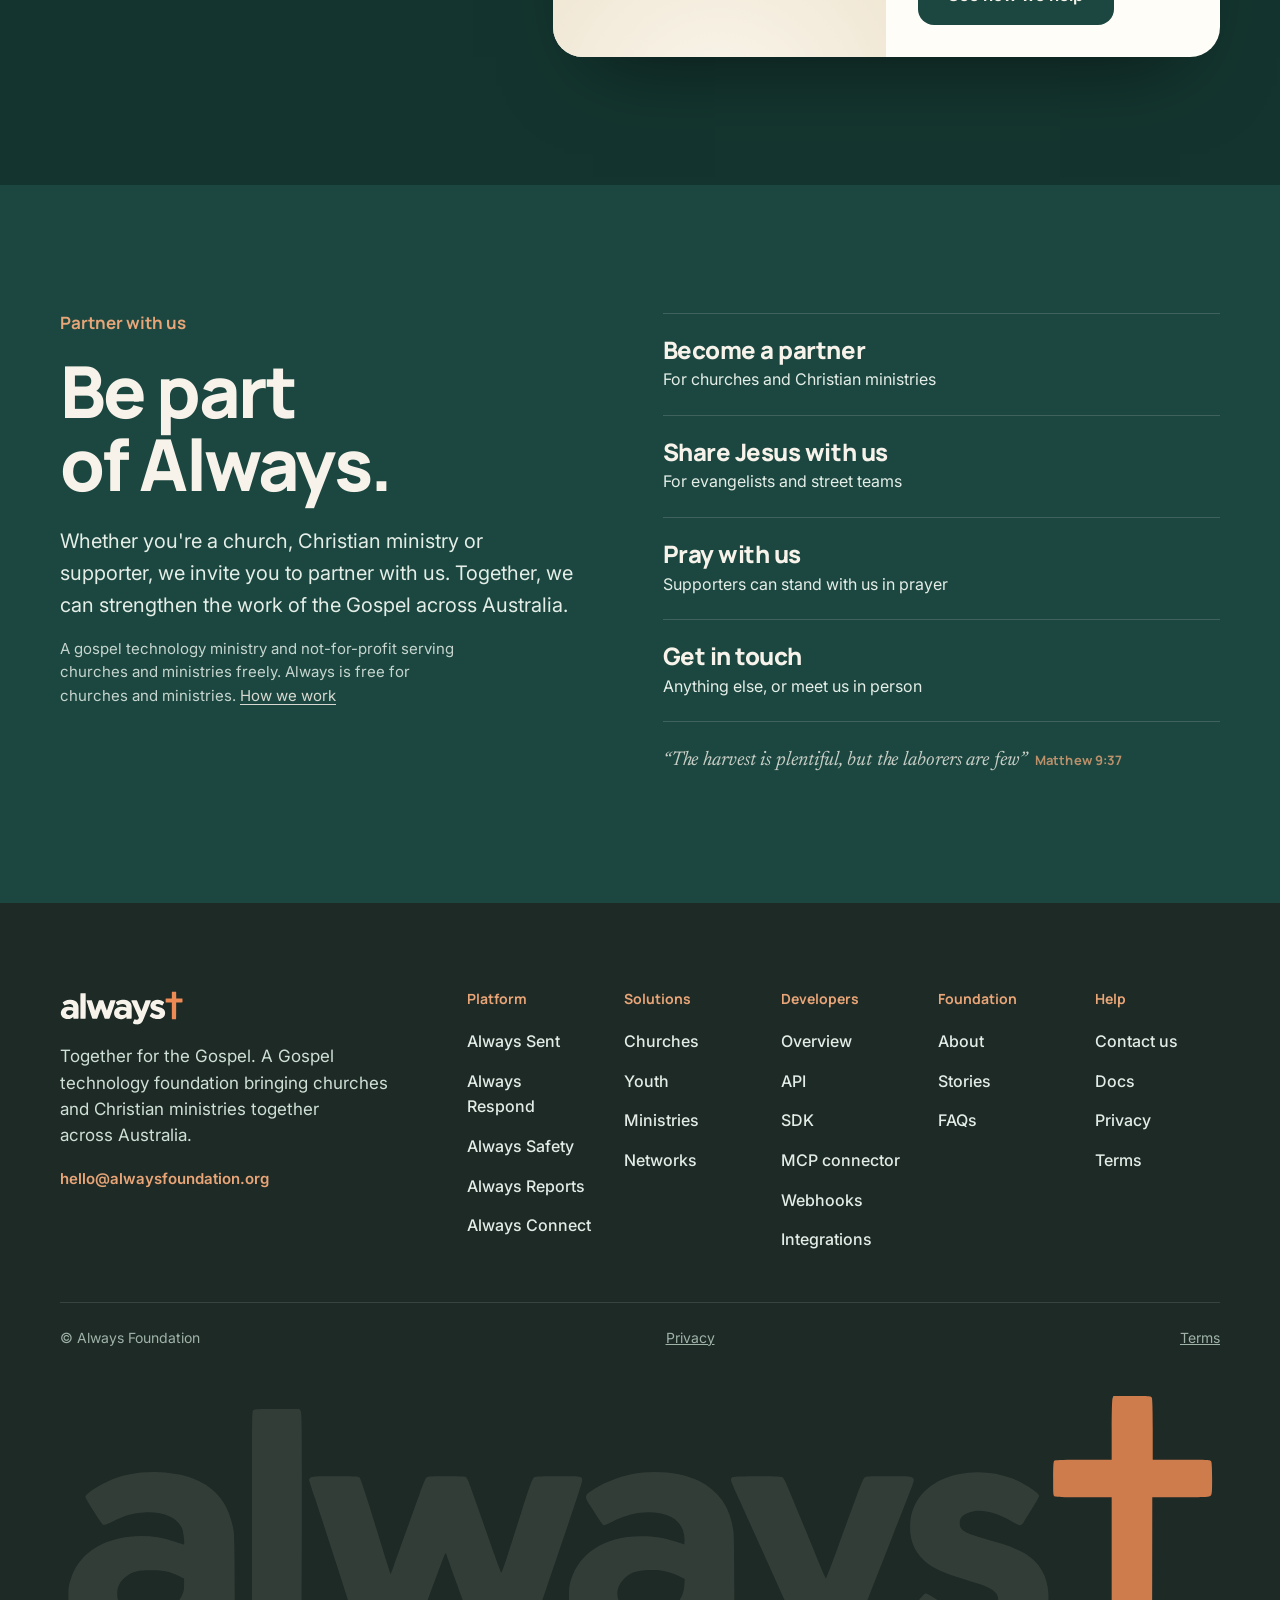
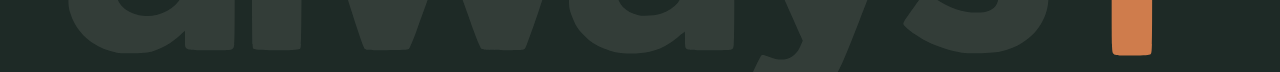
==== commit 87aa82e0: "feat(stories): restructure the PPRL case study as an applied research publication Retitle to "Privac" ====
--- a/index.html
+++ b/index.html
@@ -1965,243 +1965,130 @@
 .ft-card dd a { color: var(--green); font-weight: 600; }
 @media (max-width: 760px) { .st-steps, .st-steps.st-steps-4 { grid-template-columns: minmax(0, 1fr); } }
 @media (prefers-reduced-motion: reduce) { .st-card, .st-card i { transition: none; } .st-card:hover { transform: none; } }
-
-/* ---- Journeys initiative ---- */
-.rp-hero { background: var(--green); color: var(--cream); padding: 160px 0 56px; overflow: hidden; }
-.rp-hero-in { max-width: 1040px; }
-.rp-kick { font: 600 14px/1 var(--head); color: rgba(255,253,248,.7); margin: 0 0 22px; }
-.rp-kick a { color: inherit; }
-.rp-hero h1 { font-size: clamp(40px, 6vw, 76px); letter-spacing: -0.045em; line-height: 1; color: var(--cream); max-width: 15ch; }
-.rp-dek { margin: 22px 0 0; max-width: 60ch; font-size: clamp(18px, 1.7vw, 21px); line-height: 1.55; color: rgba(255,253,248,.82); }
-.rp-meta { margin: 18px 0 0; font-size: 14px; color: rgba(255,253,248,.6); }
-.rp-pilot { display: flex; gap: 14px; align-items: flex-start; margin-top: 30px; padding: 18px 20px; max-width: 760px; border-radius: 18px; background: rgba(255,253,248,.08); border: 1px solid rgba(232,165,119,.45); }
-.rp-pilot b { display: block; font: 700 16px/1.35 var(--head); color: var(--cream); }
-.rp-pilot span { display: block; margin-top: 4px; font-size: 15px; line-height: 1.5; color: rgba(255,253,248,.82); }
-.rp-pilot strong { color: #F2C29E; }
-.rp-pilot a { color: #F2C29E; text-decoration: underline; text-underline-offset: 3px; }
-.rp-pulse { flex: none; width: 12px; height: 12px; margin-top: 5px; border-radius: 50%; background: #E8A577; box-shadow: 0 0 0 0 rgba(232,165,119,.6); animation: rpPulse 2.4s infinite; }
-@keyframes rpPulse { 70% { box-shadow: 0 0 0 12px rgba(232,165,119,0); } 100% { box-shadow: 0 0 0 0 rgba(232,165,119,0); } }
-.rp-heroart { margin: 40px 0 0; }
-.rp-heroart svg { display: block; width: 100%; height: auto; }
-.rp-h-draw { stroke-dasharray: 1500; stroke-dashoffset: 1500; animation: rpDraw 7s linear infinite; }
-@keyframes rpDraw { to { stroke-dashoffset: 0; } }
-.rp-h-nodes circle { fill: #173F37; stroke: rgba(255,253,248,.7); stroke-width: 3; }
-.rp-h-text text { fill: rgba(255,253,248,.78); font: 700 28px Manrope, sans-serif; }
-.rp-h-nodes .rp-h-church { fill: #E8A577; stroke: #FFFDF8; }
-.rp-body { display: grid; grid-template-columns: 220px minmax(0, 1fr); gap: 64px; padding-top: 64px; padding-bottom: 96px; }
-.rp-toc { position: sticky; top: 96px; align-self: start; display: flex; flex-direction: column; gap: 2px; }
-.rp-toc p { margin: 0 0 10px; font: 700 13px/1 var(--head); color: var(--soft); }
-.rp-toc button { text-align: left; min-height: 36px; padding: 6px 10px; border: 0; border-radius: 10px; background: none; color: var(--soft); font: 500 14px/1.3 var(--text); cursor: pointer; }
-.rp-toc button:hover, .rp-toc button.on { background: rgba(29,76,67,.08); color: var(--green); }
-.rp-main { max-width: 760px; }
-.rp-main section { scroll-margin-top: 96px; }
-.rp-main section + section { margin-top: 64px; }
-.rp-main h2 { font-size: clamp(26px, 3vw, 34px); letter-spacing: -0.025em; line-height: 1.15; color: var(--green); margin: 0 0 18px; }
-.rp-main h3 { font-size: 20px; color: var(--green); margin: 30px 0 8px; }
-.rp-main p, .rp-main li { font-size: 17px; line-height: 1.7; color: #2B3A36; }
-.rp-main p { margin: 0 0 16px; }
-.rp-main ul { margin: 0 0 16px; padding-left: 20px; }
-.rp-main li { margin-bottom: 8px; }
-.rp-main code { font-size: .88em; padding: 1px 6px; border-radius: 6px; background: rgba(29,76,67,.08); color: var(--green); }
-.rp-main sup a { color: #9A4A22; font: 600 12px/1 var(--head); text-decoration: none; cursor: pointer; }
-.rp-abstract { padding: 32px; border-radius: 24px; background: #fff; box-shadow: 0 1px 0 rgba(20,53,47,.08), 0 24px 48px -32px rgba(20,53,47,.35); }
-.rp-keys { display: grid; grid-template-columns: repeat(2, minmax(0, 1fr)); gap: 12px 24px; margin: 22px 0 0; padding-top: 18px; border-top: 1px solid rgba(20,53,47,.1); }
-.rp-keys dt { font: 700 13px/1.2 var(--head); color: #9A4A22; }
-.rp-keys dd { margin: 4px 0 0; font-size: 15px; line-height: 1.45; color: var(--green); }
-
-.rp-fig { margin: 30px 0 34px; }
-.rp-fig figcaption { margin-top: 12px; font-size: 14px; line-height: 1.55; color: var(--soft); }
-.rp-fig figcaption b { color: var(--green); }
-
-.rp-mlj { margin-bottom: 64px; }
-.rp-mlj-k { margin: 0 0 10px !important; font: 700 14px/1 var(--head) !important; color: #9A4A22 !important; }
-.rp-mlj h2 { font-size: clamp(32px, 4vw, 46px) !important; letter-spacing: -0.035em !important; margin-bottom: 20px !important; }
-.rp-mlj-lead { font-size: 20px !important; line-height: 1.6 !important; color: var(--green) !important; }
-.rp-mlj-pair { display: grid; grid-template-columns: minmax(0, 1fr) minmax(0, 1fr); gap: 14px; margin: 26px 0 22px; }
-.rp-mlj-pair div { padding: 22px; border-radius: 20px; background: #fff; box-shadow: 0 1px 0 rgba(20,53,47,.08), 0 20px 40px -34px rgba(20,53,47,.4); }
-.rp-mlj-pair div + div { background: #14352F; }
-.rp-mlj-pair b { display: block; font: 700 15px/1.2 var(--head); color: #9A4A22; margin-bottom: 6px; }
-.rp-mlj-pair div + div b { color: #F2C29E; }
-.rp-mlj-pair p { margin: 0 !important; font-size: 16px !important; line-height: 1.55 !important; }
-.rp-mlj-pair div + div p { color: rgba(255,253,248,.88) !important; }
-.rp-why { margin-bottom: 72px; }
-.rp-why-lead { margin: 0 0 28px !important; font-family: var(--serif) !important; font-size: clamp(24px, 2.6vw, 32px) !important; line-height: 1.3 !important; color: var(--green) !important; max-width: 30ch; }
-.rp-why-grid { display: grid; grid-template-columns: minmax(0, 1fr) minmax(0, 1fr); gap: 14px; }
-.rp-why-card { padding: 28px; border-radius: 24px; background: #fff; box-shadow: 0 1px 0 rgba(20,53,47,.08), 0 24px 48px -36px rgba(20,53,47,.4); }
-.rp-why-card h2 { font-size: 15px !important; letter-spacing: 0 !important; color: #9A4A22 !important; margin: 0 0 12px !important; }
-.rp-why-a { background: #14352F; }
-.rp-why-a p { color: rgba(255,253,248,.88) !important; font-size: 18px !important; line-height: 1.6 !important; margin: 0 !important; }
-.rp-why-a h2 { color: #F2C29E !important; }
-.rp-why-b { grid-row: span 2; }
-.rp-ben { list-style: none; margin: 0 !important; padding: 0 !important; display: grid; gap: 18px; }
-.rp-ben li { display: flex; gap: 14px; margin: 0 !important; }
-.rp-ben b { display: block; font: 700 16px/1.3 var(--head); color: var(--green); }
-.rp-ben p { margin: 4px 0 0 !important; font-size: 15px !important; line-height: 1.55 !important; }
-.rp-ic { flex: none; display: grid; place-items: center; width: 44px; height: 44px; border-radius: 14px; background: rgba(232,165,119,.18); }
-.rp-ic svg { width: 22px; height: 22px; fill: none; stroke: #9A4A22; stroke-width: 1.8; stroke-linecap: round; stroke-linejoin: round; }
-.rp-why-c { background: linear-gradient(160deg, #F7E7DA, #F1D3BC); }
-.rp-unlock { list-style: none; margin: 0 !important; padding: 0 !important; display: grid; gap: 12px; }
-.rp-unlock li { margin: 0 !important; padding-left: 18px; position: relative; font-size: 16px !important; line-height: 1.55 !important; }
-.rp-unlock li::before { content: ''; position: absolute; left: 0; top: .6em; width: 8px; height: 8px; border-radius: 50%; background: #9A4A22; }
-.rp-unlock b { color: var(--green); }
-
-/* Figure 1 */
-.f1 { position: relative; padding: 26px 22px 20px; border-radius: 22px; background: #14352F; color: var(--cream); overflow: hidden; }
-.f1-row { position: relative; z-index: 1; display: grid; grid-template-columns: repeat(4, minmax(0, 1fr)); gap: 12px; }
-.f1-node { padding: 14px; border-radius: 14px; background: rgba(255,253,248,.06); border: 1px dashed rgba(255,253,248,.3); }
-.f1-node b { display: block; font: 700 15px/1.2 var(--head); }
-.f1-node span { display: block; margin-top: 4px; font-size: 13px; color: rgba(255,253,248,.7); }
-.f1-line { position: relative; height: 4px; margin: 18px 6% 14px; border-radius: 4px; background: repeating-linear-gradient(90deg, rgba(255,253,248,.25) 0 8px, transparent 8px 16px); }
-.f1-line i { position: absolute; inset: 0; transform-origin: left; transform: scaleX(0); border-radius: 4px; background: #E8A577; }
-.f1-states { position: relative; height: 20px; font: 600 14px/20px var(--head); }
-.f1-states span { position: absolute; inset: 0; transition: opacity .4s; }
-.f1-b { opacity: 0; color: #F2C29E; }
-.rp-fig.in .f1-line i { animation: f1Join 8s ease-in-out infinite; }
-.rp-fig.in .f1-node { animation: f1Node 8s ease-in-out infinite; }
-.rp-fig.in .f1-a { animation: f1A 8s ease-in-out infinite; }
-.rp-fig.in .f1-b { animation: f1B 8s ease-in-out infinite; }
-@keyframes f1Join { 0%, 35% { transform: scaleX(0); } 65%, 90% { transform: scaleX(1); } 100% { transform: scaleX(0); } }
-@keyframes f1Node { 0%, 45% { border-style: dashed; border-color: rgba(255,253,248,.3); } 60%, 90% { border-style: solid; border-color: rgba(232,165,119,.8); } 100% { border-style: dashed; } }
-@keyframes f1A { 0%, 40% { opacity: 1; } 50%, 92% { opacity: 0; } 100% { opacity: 1; } }
-@keyframes f1B { 0%, 45% { opacity: 0; } 55%, 90% { opacity: 1; } 100% { opacity: 0; } }
-
-/* Figure 2 */
-.f2 { display: grid; grid-template-columns: repeat(3, minmax(0, 1fr)); gap: 12px; }
-.f2-col { padding: 20px; border-radius: 18px; background: #fff; border: 1px solid rgba(20,53,47,.1); }
-.f2-col h3 { margin: 0 0 10px; font-size: 17px; }
-.f2-col ul { margin: 0; padding-left: 18px; }
-.f2-col li { font-size: 15px; line-height: 1.5; }
-.f2-bad h3 { color: #9A4A22; }
-.f2-good { background: #14352F; border-color: #14352F; }
-.f2-good h3, .f2-good li { color: var(--cream); }
-
-/* Figure 3 */
-.f3 { list-style: none; margin: 0; padding: 14px; border-radius: 22px; background: #14352F; }
-.f3-s { position: relative; display: grid; grid-template-columns: 150px minmax(0, 1.3fr) minmax(0, 1fr); align-items: center; gap: 16px; padding: 14px 16px; border-radius: 14px; color: var(--cream); }
-.f3-s + .f3-s { margin-top: 18px; }
-.f3-s + .f3-s::before { content: ''; position: absolute; left: 30px; top: -16px; width: 2px; height: 14px; background: rgba(255,253,248,.3); }
-.f3-k { font: 700 13px/1.2 var(--head); color: #F2C29E; }
-.f3-s code { display: block; padding: 8px 10px; border-radius: 8px; background: rgba(0,0,0,.28); color: #FFFDF8; font-size: 14px; line-height: 1.4; overflow-wrap: anywhere; }
-.f3-s small { font-size: 14px; line-height: 1.45; color: rgba(255,253,248,.72); }
-.f3-key code { box-shadow: inset 0 0 0 1px rgba(232,165,119,.55); }
-.rp-fig.in .f3-s { animation: f3Step 7.5s ease-in-out infinite; }
-.rp-fig.in .f3-s:nth-child(2) { animation-delay: 1.2s; } .rp-fig.in .f3-s:nth-child(3) { animation-delay: 2.4s; } .rp-fig.in .f3-s:nth-child(4) { animation-delay: 3.6s; } .rp-fig.in .f3-s:nth-child(5) { animation-delay: 4.8s; }
-@keyframes f3Step { 0% { background: transparent; } 5% { background: rgba(232,165,119,.2); box-shadow: inset 3px 0 0 #E8A577; } 17% { background: transparent; box-shadow: none; } 100% { background: transparent; } }
-
-/* Figure 4 */
-.f4 { border-radius: 18px; overflow: hidden; border: 1px solid rgba(20,53,47,.12); background: #fff; }
-.f4-r { display: grid; grid-template-columns: 1.3fr 1fr 1fr .8fr; }
-.f4-r + .f4-r { border-top: 1px solid rgba(20,53,47,.08); }
-.f4-r span { padding: 12px 14px; font-size: 15px; line-height: 1.4; color: #2B3A36; }
-.f4-h span { font: 700 13px/1.2 var(--head); color: var(--green); background: rgba(29,76,67,.06); }
-.f4 .y { color: #1F5C4F; font-weight: 600; } .f4 .p { color: #8A5A1F; } .f4 .n { color: #8C9592; }
-
-/* Figure 5 */
-.f5 { position: relative; display: grid; grid-template-columns: 1fr 40px 1.2fr 40px 1fr; align-items: stretch; padding: 22px 22px 86px; border-radius: 22px; background: #F1EDE4; }
-.f5-z { padding: 16px; border-radius: 16px; background: #fff; border: 1px solid rgba(20,53,47,.1); }
-.f5-z h3 { margin: 0 0 6px; font-size: 16px; }
-.f5-z p { font-size: 14px; line-height: 1.45; margin: 0 0 8px; }
-.f5-z ul { margin: 0; padding-left: 16px; }
-.f5-z li { font-size: 14px; line-height: 1.4; margin: 0 0 4px; }
-.f5-core { background: #14352F; border-color: #14352F; }
-.f5-core h3, .f5-core p, .f5-core li { color: var(--cream); }
-.f5-arrow { position: relative; }
-.f5-arrow i { position: absolute; top: 50%; left: 6px; right: 6px; height: 2px; background: rgba(20,53,47,.3); overflow: hidden; }
-.f5-arrow i::after { content: ''; position: absolute; top: -2px; left: -30%; width: 30%; height: 6px; border-radius: 6px; background: #E8A577; }
-.rp-fig.in .f5-arrow i::after { animation: f5Flow 2.2s linear infinite; }
-@keyframes f5Flow { to { left: 100%; } }
-.f5-threat { position: absolute; left: 22px; right: 22px; bottom: 18px; display: flex; flex-wrap: wrap; gap: 4px 12px; align-items: center; padding: 12px 16px; border-radius: 14px; border: 1px dashed #B5532A; background: rgba(181,83,42,.06); }
-.f5-threat span { font: 700 13px/1.2 var(--head); color: #9A4A22; }
-.f5-threat b { font-size: 14px; font-weight: 500; color: #2B3A36; }
-
-/* Figure 6 */
-.f6 { position: relative; list-style: none; margin: 0; padding: 0 0 0 28px; }
-.f6::before { content: ''; position: absolute; left: 7px; top: 6px; bottom: 6px; width: 2px; background: rgba(20,53,47,.15); }
-.f6::after { content: ''; position: absolute; left: 7px; top: 6px; width: 2px; height: 0; background: #E8A577; transition: height 2.4s ease; }
-.rp-fig.in .f6::after { height: calc(100% - 12px); }
-.f6 li { position: relative; padding: 0 0 22px; }
-.f6 li::before { content: ''; position: absolute; left: -26px; top: 6px; width: 12px; height: 12px; border-radius: 50%; background: #fff; border: 2px solid var(--green); }
-.f6-now::before { background: #E8A577 !important; border-color: #E8A577 !important; box-shadow: 0 0 0 6px rgba(232,165,119,.25); }
-.f6-y { display: inline-block; margin-right: 10px; font: 800 14px/1 var(--head); color: #9A4A22; }
-.f6 li > b { font: 700 16px/1.3 var(--head); color: var(--green); }
-.f6 li p { margin: 4px 0 0; font-size: 15px; line-height: 1.55; }
-
-/* Figure 7 */
-.f7 { display: grid; gap: 18px; padding: 22px; border-radius: 22px; background: #14352F; color: var(--cream); }
-.f7-stats { display: grid; grid-template-columns: repeat(3, minmax(0, 1fr)); gap: 12px; }
-.f7-stats div { padding: 16px; border-radius: 14px; background: rgba(255,253,248,.06); }
-.f7-stats b { display: block; font: 800 32px/1 var(--head); letter-spacing: -0.03em; color: #F2C29E; font-variant-numeric: tabular-nums; }
-.f7-stats span { display: block; margin-top: 8px; font-size: 14px; line-height: 1.45; color: rgba(255,253,248,.8); }
-.rp-main .f7-t { margin: 0 0 10px; font: 600 13px/1.3 var(--head); color: rgba(255,253,248,.7); }
-.f7-bar { display: grid; grid-template-columns: 150px minmax(0, 1fr) 44px; align-items: center; gap: 10px; margin: 8px 0; }
-.f7-bar span { font-size: 14px; color: rgba(255,253,248,.85); }
-.f7-bar i { display: block; height: 14px; border-radius: 7px; background: rgba(255,253,248,.08); position: relative; overflow: hidden; }
-.f7-bar i::after { content: ''; position: absolute; inset: 0 auto 0 0; width: 0; border-radius: 7px; background: #E8A577; transition: width 1.6s cubic-bezier(.2,.7,.2,1); }
-.rp-fig.in .f7-bar i::after { width: var(--w); }
-.f7-bar b { font: 700 14px/1 var(--head); text-align: right; font-variant-numeric: tabular-nums; }
-
-/* Figure 8 */
-.f8 { list-style: none; margin: 0; padding: 0; display: grid; grid-template-columns: repeat(4, minmax(0, 1fr)); gap: 10px; }
-.f8 li { position: relative; padding: 16px; border-radius: 16px; background: #fff; border: 1px solid rgba(20,53,47,.1); }
-.f8 li b { display: block; font: 700 15px/1.3 var(--head); color: var(--green); }
-.f8 li span { display: block; margin-top: 4px; font-size: 14px; line-height: 1.45; color: var(--soft); }
-.f8-now { background: #14352F !important; border-color: #14352F !important; }
-.f8-now b { color: #F2C29E !important; } .f8-now span { color: rgba(255,253,248,.8) !important; }
-
-.rp-quote { margin: 0 0 22px; padding: 4px 0 4px 22px; border-left: 3px solid #E8A577; }
-.rp-quote p { font-family: var(--serif) !important; font-size: 24px !important; line-height: 1.4 !important; color: var(--green) !important; margin: 0 !important; }
-.rp-eoi { display: flex; flex-wrap: wrap; align-items: center; justify-content: space-between; gap: 18px; margin-top: 28px; padding: 26px; border-radius: 22px; background: #14352F; }
-.rp-eoi h3 { margin: 0 0 6px; color: var(--cream); }
-.rp-eoi p { margin: 0; color: rgba(255,253,248,.8); font-size: 16px; max-width: 44ch; }
-.rp-refs ol { padding-left: 22px; }
-.rp-refs li { font-size: 15px; line-height: 1.55; }
-.rp-refs a { color: var(--green); word-break: break-word; }
-.rp-note { margin-top: 18px !important; font-size: 14px !important; color: var(--soft) !important; }
-
+.rx { --rx-ivory: #FBF7EE; --rx-paper: #FFFDF8; --rx-ink: #1B4740; --rx-deep: #14352F; --rx-text: #26332F; --rx-soft: #55635D; --rx-rule: rgba(27,71,64,.18); --rx-wash: #EDF2EC; --rx-amber: #8F5A10; --rx-amber-lt: #E6B86A; }
+.rx-mast { background: var(--rx-deep); color: var(--cream); padding: 168px 0 64px; }
+.rx-mast-in { max-width: 1040px; }
+.rx-series { margin: 0 0 26px; font: 500 14px/1 var(--text); color: rgba(255,253,248,.66); }
+.rx-series a { color: inherit; text-underline-offset: 3px; }
+.rx-mast h1 { margin: 0; max-width: 17ch; font-family: var(--serif); font-weight: 500; font-size: clamp(40px, 5.6vw, 70px); line-height: 1.04; letter-spacing: -0.018em; color: var(--rx-paper); }
+.rx-dek { margin: 26px 0 0; max-width: 58ch; font-size: clamp(18px, 1.6vw, 20px); line-height: 1.6; color: rgba(255,253,248,.82); }
+.rx-front { display: grid; grid-template-columns: 1fr 1.5fr 1.4fr; gap: 32px; max-width: 980px; margin: 48px 0 0; padding: 22px 0 0; border-top: 1px solid rgba(255,253,248,.2); }
+.rx-front dt { margin: 0 0 6px; font: 500 13px/1.3 var(--text); color: rgba(255,253,248,.56); }
+.rx-front dd { margin: 0; font-size: 15px; line-height: 1.55; color: rgba(255,253,248,.9); }
+.rx-status { font-weight: 600; color: var(--rx-amber); }
+.rx-sheet { background: var(--rx-ivory); }
+.rx-body { display: grid; grid-template-columns: 210px minmax(0, 1fr); gap: 72px; padding-top: 72px; padding-bottom: 112px; }
+.rx-toc { position: sticky; top: 100px; align-self: start; display: flex; flex-direction: column; border-left: 1px solid var(--rx-rule); }
+.rx-toc p { margin: 0 0 12px; padding-left: 16px; font: 600 13px/1 var(--text); color: var(--rx-soft); }
+.rx-toc button { min-height: 34px; margin-left: -1px; padding: 6px 0 6px 15px; border: 0; border-left: 2px solid transparent; background: none; text-align: left; font: 400 14px/1.35 var(--text); color: var(--rx-soft); cursor: pointer; }
+.rx-toc button:hover { color: var(--rx-ink); }
+.rx-toc button.on { border-left-color: var(--rx-ink); color: var(--rx-ink); font-weight: 600; }
+.rx-toc button:focus-visible { outline: 2px solid var(--rx-ink); outline-offset: 2px; }
+.rx-main { max-width: 720px; }
+.rx-main section { scroll-margin-top: 100px; }
+.rx-main section + section { margin-top: 80px; }
+.rx-main h2 { display: flex; align-items: baseline; gap: 16px; margin: 0 0 22px; font-family: var(--serif); font-weight: 500; font-size: clamp(28px, 3vw, 38px); line-height: 1.12; letter-spacing: -0.01em; color: var(--rx-ink); }
+.rx-main h2 span { flex: none; font: 600 15px/1 var(--text); color: var(--rx-soft); font-variant-numeric: tabular-nums; transform: translateY(-4px); }
+.rx-main h3 { margin: 36px 0 10px; font: 600 17px/1.35 var(--text); color: var(--rx-ink); }
+.rx-main p, .rx-main li { font-size: 18px; line-height: 1.75; color: var(--rx-text); }
+.rx-main p { margin: 0 0 18px; }
+.rx-main ul, .rx-main ol { margin: 0 0 18px; padding-left: 22px; }
+.rx-main li { margin-bottom: 10px; }
+.rx-main em { font-style: normal; font-weight: 600; color: var(--rx-ink); }
+.rx-main code { font-size: .86em; padding: 1px 5px; border-radius: 4px; background: var(--rx-wash); color: var(--rx-ink); }
+.rx-main sup a { font: 600 12px/1 var(--text); color: var(--rx-ink); text-decoration: none; cursor: pointer; }
+.rx-main sup a:hover { text-decoration: underline; }
+.rx-main a { color: var(--rx-ink); text-underline-offset: 3px; }
+.rx-prologue h2 { font-size: clamp(32px, 3.8vw, 46px); }
+.rx-lead { font-family: var(--serif); font-size: 24px !important; line-height: 1.55 !important; color: var(--rx-ink) !important; }
+.rx-pair { display: grid; grid-template-columns: 1fr 1fr; margin: 30px 0 28px; border-top: 1px solid var(--rx-rule); border-bottom: 1px solid var(--rx-rule); }
+.rx-pair > div { padding: 22px 28px 22px 0; }
+.rx-pair > div + div { padding: 22px 0 22px 28px; border-left: 1px solid var(--rx-rule); }
+.rx-pair h3 { margin: 0 0 8px; }
+.rx-pair p { margin: 0; font-size: 17px; line-height: 1.65; }
+.rx-abstract { padding: 34px 0 30px; border-top: 2px solid var(--rx-ink); border-bottom: 1px solid var(--rx-rule); }
+.rx-abstract h2 { font-size: 28px; }
+.rx-keys { display: grid; grid-template-columns: 1fr 1fr; gap: 16px 32px; margin: 26px 0 0; padding-top: 20px; border-top: 1px solid var(--rx-rule); }
+.rx-keys dt { font: 600 13px/1.3 var(--text); color: var(--rx-soft); }
+.rx-keys dd { margin: 4px 0 0; font-size: 16px; line-height: 1.5; color: var(--rx-ink); }
+.rx-fig { margin: 38px 0 42px; }
+.rx-fig > svg { display: block; width: 100%; height: auto; padding: 26px; background: var(--rx-paper); border: 1px solid var(--rx-rule); border-radius: 4px; }
+.rx-fig figcaption { margin-top: 14px; font-size: 15px; line-height: 1.6; color: var(--rx-soft); }
+.rx-fn { margin-right: 8px; font-weight: 600; color: var(--rx-amber); }
+.rx-tw { overflow-x: auto; }
+.rx-table { width: 100%; border-collapse: collapse; border-top: 2px solid var(--rx-ink); border-bottom: 2px solid var(--rx-ink); font-size: 15px; line-height: 1.5; }
+.rx-table th, .rx-table td { padding: 12px 14px 12px 0; text-align: left; vertical-align: top; color: var(--rx-text); }
+.rx-table thead th { font-weight: 600; color: var(--rx-ink); border-bottom: 1px solid var(--rx-ink); font-size: 14px; }
+.rx-table tbody tr + tr th, .rx-table tbody tr + tr td { border-top: 1px solid var(--rx-rule); }
+.rx-table tbody th { font-weight: 600; color: var(--rx-ink); min-width: 150px; }
+.rx-table .rx-hl th, .rx-table .rx-hl td { background: var(--rx-wash); }
+.rx-table .rx-hl th { padding-left: 10px; }
+.rx-two td { width: 50%; }
+.rx-legend { list-style: none; margin: 18px 0 0; padding: 0; display: grid; gap: 10px; }
+.rx-legend li { display: grid; grid-template-columns: 28px 1fr; gap: 12px; margin: 0; font-size: 15px; line-height: 1.6; }
+.rx-legend b { width: 24px; height: 24px; margin-top: 1px; border-radius: 50%; background: var(--rx-deep); color: var(--rx-paper); display: flex; align-items: center; justify-content: center; font: 700 13px/1 var(--text); }
+.rx-risks { margin: 10px 0 18px; border-top: 1px solid var(--rx-ink); }
+.rx-risks div { display: grid; grid-template-columns: 200px 1fr; gap: 28px; padding: 16px 0; border-bottom: 1px solid var(--rx-rule); }
+.rx-risks dt { font: 600 16px/1.5 var(--text); color: var(--rx-ink); }
+.rx-risks dd { margin: 0; font-size: 16px; line-height: 1.65; color: var(--rx-text); }
+.rx-time { list-style: none; margin: 0; padding: 0; border-top: 1px solid var(--rx-ink); }
+.rx-time li { display: grid; grid-template-columns: 96px 1fr; gap: 24px; margin: 0; padding: 16px 0; border-bottom: 1px solid var(--rx-rule); }
+.rx-time li > span { font: 600 15px/1.5 var(--text); color: var(--rx-ink); font-variant-numeric: tabular-nums; }
+.rx-time b { display: block; font: 600 16px/1.4 var(--text); color: var(--rx-ink); }
+.rx-time p { margin: 4px 0 0; font-size: 16px; line-height: 1.6; }
+.rx-time .rx-now > span, .rx-time .rx-now b { color: var(--rx-amber); }
+.rx-stats { display: grid; grid-template-columns: repeat(3, 1fr); border-top: 1px solid var(--rx-ink); border-bottom: 1px solid var(--rx-rule); }
+.rx-stats div { padding: 20px 20px 20px 0; }
+.rx-stats div + div { padding-left: 20px; border-left: 1px solid var(--rx-rule); }
+.rx-stats b { display: block; font-family: var(--serif); font-weight: 500; font-size: 40px; line-height: 1; color: var(--rx-ink); }
+.rx-stats span { display: block; margin-top: 10px; font-size: 14px; line-height: 1.5; color: var(--rx-soft); }
+.rx-bars { margin-top: 26px; }
+.rx-bars p { margin: 0 0 12px; font: 600 14px/1.4 var(--text); color: var(--rx-ink); }
+.rx-bars div { display: grid; grid-template-columns: 150px 1fr 44px; align-items: center; gap: 14px; padding: 6px 0; }
+.rx-bars span { font-size: 14px; color: var(--rx-text); }
+.rx-bars i { display: block; height: 10px; width: var(--w); background: var(--rx-ink); border-radius: 1px; }
+.rx-bars b { font: 600 14px/1 var(--text); color: var(--rx-ink); text-align: right; font-variant-numeric: tabular-nums; }
+.rx-cond li::marker { font-weight: 600; color: var(--rx-ink); }
+.rx-decision { padding-top: 34px; border-top: 2px solid var(--rx-ink); }
+.rx-adr { display: grid; grid-template-columns: repeat(5, auto); gap: 10px 28px; justify-content: start; margin: 0 0 30px; padding-bottom: 20px; border-bottom: 1px solid var(--rx-rule); }
+.rx-adr dt { font: 500 13px/1.3 var(--text); color: var(--rx-soft); }
+.rx-adr dd { margin: 4px 0 0; font-size: 15px; line-height: 1.45; color: var(--rx-ink); }
+.rx-verdict { font-family: var(--serif); font-size: clamp(24px, 2.6vw, 30px) !important; line-height: 1.35 !important; color: var(--rx-ink) !important; margin-bottom: 24px !important; }
+.rx-close { margin-top: 30px !important; padding-top: 22px; border-top: 1px solid var(--rx-rule); font-family: var(--serif); font-style: italic; font-size: 22px !important; line-height: 1.55 !important; color: var(--rx-ink) !important; }
+.rx-refs { padding-top: 30px; border-top: 1px solid var(--rx-rule); }
+.rx-refs h2 { font-size: 24px; }
+.rx-refs li { font-size: 15px; line-height: 1.6; color: var(--rx-soft); }
+.rx-note { margin-top: 24px !important; font-size: 14px !important; color: var(--rx-soft) !important; }
 @media (max-width: 1000px) {
-  .rp-body { grid-template-columns: minmax(0, 1fr); gap: 0; }
-  .rp-toc { display: none; }
-  .f5 { grid-template-columns: minmax(0, 1fr); padding-bottom: 22px; }
-  .f5-arrow { height: 26px; }
-  .f5-arrow i { top: 4px; bottom: 4px; left: 50%; right: auto; width: 2px; height: auto; }
-  .f5-arrow i::after { top: -30%; left: -2px; width: 6px; height: 30%; }
-  .rp-fig.in .f5-arrow i::after { animation-name: f5FlowV; }
-  @keyframes f5FlowV { to { top: 100%; } }
-  .f5-threat { position: static; margin-top: 14px; }
+  .rx-body { grid-template-columns: minmax(0, 1fr); gap: 0; }
+  .rx-toc { display: none; }
+  .rx-adr { grid-template-columns: repeat(2, auto); }
 }
-@media (max-width: 680px) {
-  .rp-hero { padding: 124px 0 40px; }
-  .rp-abstract { padding: 22px; }
-  .rp-keys { grid-template-columns: minmax(0, 1fr); }
-  .rp-why-grid, .rp-mlj-pair { grid-template-columns: minmax(0, 1fr); }
-  .rp-why-b { grid-row: auto; }
-  .rp-why-card { padding: 22px; }
-  .rp-heroart { margin-top: 28px; }
-  .f1-row, .f2, .f7-stats, .f8 { grid-template-columns: minmax(0, 1fr); }
-  .f3-s { grid-template-columns: minmax(0, 1fr); gap: 6px; }
-  .f1-row { grid-template-columns: repeat(2, minmax(0, 1fr)); }
-  .f4-r { grid-template-columns: 1fr 1fr; }
-  .f4-h { display: none; }
-  .f4-r span:first-child { grid-column: 1 / -1; font-weight: 700; color: var(--green); padding-bottom: 0; }
-  .f4-r { grid-template-columns: minmax(0, 1fr); }
-  .f4-r span { padding-top: 4px; padding-bottom: 4px; }
-  .f4-r span[data-l]::before { content: attr(data-l) ': '; font-weight: 700; color: var(--soft); }
-  .f4-r span:last-child { padding-bottom: 12px; }
-  .f7-bar { grid-template-columns: 110px minmax(0, 1fr) 36px; }
-  .rp-main p, .rp-main li { font-size: 17px; }
+@media (max-width: 700px) {
+  .rx-mast { padding: 124px 0 44px; }
+  .rx-front, .rx-keys, .rx-pair, .rx-stats { grid-template-columns: minmax(0, 1fr); }
+  .rx-front { gap: 16px; }
+  .rx-pair > div, .rx-pair > div + div { padding: 18px 0; border-left: 0; }
+  .rx-pair > div + div { border-top: 1px solid var(--rx-rule); }
+  .rx-stats div, .rx-stats div + div { padding: 16px 0; border-left: 0; }
+  .rx-stats div + div { border-top: 1px solid var(--rx-rule); }
+  .rx-risks div, .rx-time li { grid-template-columns: minmax(0, 1fr); gap: 4px; }
+  .rx-bars div { grid-template-columns: 1fr 40px; }
+  .rx-bars span { grid-column: 1 / -1; }
+  .rx-wide { overflow-x: auto; -webkit-overflow-scrolling: touch; }
+  .rx-wide > svg { min-width: 680px; padding: 14px; }
+  .rx-wide figcaption, .rx-wide .rx-legend { position: sticky; left: 0; max-width: calc(100vw - 44px); }
+  .rx-main section + section { margin-top: 60px; }
 }
-@media (prefers-reduced-motion: reduce) {
-  .rp-pulse, .rp-h-draw, .rp-fig.in .f1-line i, .rp-fig.in .f1-node, .rp-fig.in .f1-a, .rp-fig.in .f1-b, .rp-fig.in .f3-s, .rp-fig.in .f5-arrow i::after { animation: none !important; }
-  .rp-h-draw { stroke-dashoffset: 0; }
-  .rp-h-dot { display: none; }
-  .f1-line i { transform: scaleX(1); } .f1-a { opacity: 0; } .f1-b { opacity: 1; }
-  .f6::after, .f7-bar i::after { transition: none !important; }
-}
-
-.rp-stat-dot { flex: none; width: 12px; height: 12px; margin-top: 5px; border-radius: 50%; background: #E8A577; }
-.rp-h-rings circle { fill: none; stroke: rgba(242,194,158,.38); stroke-width: 2; stroke-dasharray: 3 8; }
-.f2-two { grid-template-columns: repeat(2, minmax(0, 1fr)); }
-@media (max-width: 700px) { .f2-two { grid-template-columns: minmax(0, 1fr); } }
+
+.rx-state { max-width: 760px; margin: 26px 0 0; padding: 0 0 0 16px; border-left: 2px solid var(--rx-amber-lt); font-size: 15px; line-height: 1.6; color: rgba(255,253,248,.82); }
+.rx-state b { font-weight: 600; color: var(--rx-amber-lt); }
+.rx-state a { color: inherit; text-decoration: underline; text-underline-offset: 3px; cursor: pointer; }
+.rx-table caption { caption-side: top; text-align: left; padding: 0 0 12px; font-size: 15px; color: var(--rx-soft); }
+.rx-main ol li::marker { color: var(--rx-ink); font-weight: 600; }
+.rx-refs h3 { margin-top: 26px; }
+.rx-docs li { font-size: 15px; line-height: 1.6; color: var(--rx-soft); }
+.rx-abstract p em { margin-right: 4px; }
 
 .rp-tile-art { background: radial-gradient(120% 90% at 85% 10%, rgba(232,165,119,.28), transparent 60%), #14352F; display: flex; align-items: center; justify-content: center; }
 .rp-tile-art svg { width: 100%; height: 100%; }
@@ -2843,8 +2730,8 @@
         <div class="cs-img rp-tile-art" aria-hidden="true"><svg viewBox="0 0 400 260"><path d="M40 170 C 110 70, 170 80, 200 130 S 300 200, 360 110" fill="none" stroke="rgba(255,253,248,.18)" stroke-width="3" stroke-dasharray="2 10" stroke-linecap="round"/><g fill="none" stroke="rgba(242,194,158,.45)" stroke-width="2" stroke-dasharray="3 6"><circle cx="40" cy="170" r="26"/><circle cx="200" cy="130" r="26"/><circle cx="360" cy="110" r="28"/></g><circle cx="40" cy="170" r="9" fill="#1F4D44" stroke="#FFFDF8" stroke-width="2"/><circle cx="200" cy="130" r="9" fill="#1F4D44" stroke="#FFFDF8" stroke-width="2"/><circle cx="360" cy="110" r="11" fill="#E8A577" stroke="#FFFDF8" stroke-width="2"/><text x="40" y="236" fill="rgba(255,253,248,.75)" font-family="Inter, sans-serif" font-weight="700" font-size="17">HMAC-SHA256(key, +614…)</text></svg></div>
         <div class="cs-text">
           <p class="cs-name">Research case study</p>
-          <h3>Why we don&rsquo;t link people across ministries.</h3>
-          <p>We designed and tested privacy-preserving record linkage for churches, then decided not to use it. What we learned, and why.</p>
+          <h3>Privacy-preserving record linkage for Gospel impact research.</h3>
+          <p>An applied research case study in cross-ministry record linkage, cryptographic architecture and institutional risk.</p>
           <a class="cs-more" href="#/pprl">Read the case study</a>
         </div>
       </li>
@@ -3636,286 +3523,289 @@
 </div>
 </article>
 </div><div class="page" id="page-pprl" hidden>
-<article class="rp">
-<div class="rp-hero"><div class="wrap rp-hero-in">
-  <p class="rp-kick"><a href="#/stories">Stories</a> <span aria-hidden="true">/</span> Research case study</p>
-  <h1>Why we don&rsquo;t link people across ministries</h1>
-  <p class="rp-dek">We designed a way for churches and ministries to follow one person&rsquo;s journey using privacy-preserving record linkage, the method Australian health researchers have relied on for three decades. We built it, tested it and decided not to use it. This is what we learned.</p>
-  <p class="rp-meta">Always Foundation, November 2026</p>
-  <div class="rp-pilot rp-status" role="note" aria-label="Status">
-    <span class="rp-stat-dot" aria-hidden="true"></span>
-    <div><b>Not in use.</b>
-    <span>Always does not link people across organisations. Nothing described here runs on Always Platform, and it never ran with real people.</span></div>
-  </div>
-  <figure class="rp-heroart" aria-hidden="true">
-    <svg viewBox="0 0 1000 300" preserveAspectRatio="xMidYMid meet">
-      <path d="M60 190 C 200 70, 320 70, 390 140 S 600 230, 650 130 S 860 70, 940 150" fill="none" stroke="rgba(255,253,248,.16)" stroke-width="3" stroke-dasharray="2 14" stroke-linecap="round"/>
-      <g class="rp-h-rings">
-        <circle cx="60" cy="190" r="40"/><circle cx="390" cy="140" r="40"/><circle cx="650" cy="130" r="40"/><circle cx="940" cy="150" r="44"/>
-      </g>
-      <g class="rp-h-nodes">
-        <circle cx="60" cy="190" r="16"/><circle cx="390" cy="140" r="16"/><circle cx="650" cy="130" r="16"/><circle cx="940" cy="150" r="20" class="rp-h-church"/>
-      </g>
-      <g fill="#F2C29E">
-        <circle r="6"><animateMotion dur="6s" repeatCount="indefinite" path="M60 150 a40 40 0 1 1 0 80 a40 40 0 1 1 0 -80"/></circle>
-        <circle r="6"><animateMotion dur="7s" repeatCount="indefinite" path="M390 100 a40 40 0 1 0 0 80 a40 40 0 1 0 0 -80"/></circle>
-        <circle r="6"><animateMotion dur="5.5s" repeatCount="indefinite" path="M650 90 a40 40 0 1 1 0 80 a40 40 0 1 1 0 -80"/></circle>
-        <circle r="7" fill="#FFFDF8"><animateMotion dur="8s" repeatCount="indefinite" path="M940 106 a44 44 0 1 0 0 88 a44 44 0 1 0 0 -88"/></circle>
-      </g>
-      <g class="rp-h-text"><text x="60" y="268" text-anchor="start">Event</text><text x="390" y="222" text-anchor="middle">Course</text><text x="650" y="70" text-anchor="middle">Bible study</text><text x="940" y="232" text-anchor="end">Church</text></g>
-    </svg>
-  </figure>
+<article class="rx">
+<div class="rx-mast"><div class="wrap rx-mast-in">
+  <p class="rx-series"><a href="#/stories">Stories</a> <span aria-hidden="true">/</span> Research case study</p>
+  <h1>Privacy-Preserving Record Linkage for Gospel Impact Research</h1>
+  <p class="rx-dek">An applied research case study in cross-ministry record linkage, cryptographic architecture and institutional risk.</p>
+  <dl class="rx-front">
+    <div><dt>Published</dt><dd>Always Foundation, November 2026</dd></div>
+    <div><dt>Scope</dt><dd>Research problem, prior literature, architecture, implementation, testing, threat model and institutional decision</dd></div>
+    <div><dt>Technical record</dt><dd>ADR 0012 (withdrawn); ADR 0013</dd></div>
+  </dl>
+  <p class="rx-state"><b>Research status: Not deployed.</b> The proposed architecture was implemented and tested but never operated with real participant records. Always Foundation subsequently removed the implementation and does not operate cross-organisation person linkage. See <a data-goto="rx-decision" href="#/pprl">ADR 0013</a>.</p>
 </div></div>
 
-<div class="wrap rp-body">
-  <nav class="rp-toc" aria-label="Contents"><p>Contents</p><button type="button" data-goto="rp-physician">A physician of the soul</button><button type="button" data-goto="rp-abstract">In short</button><button type="button" data-goto="rp-problem">1. The question</button><button type="button" data-goto="rp-pprl">2. Record linkage, privately</button><button type="button" data-goto="rp-design">3. The design we built</button><button type="button" data-goto="rp-security">4. Where it breaks down</button><button type="button" data-goto="rp-health">5. Lessons from Australian health</button><button type="button" data-goto="rp-cyber">6. The cyber threat</button><button type="button" data-goto="rp-decision">7. Why we didn’t proceed</button><button type="button" data-goto="rp-church">8. The local church</button><button type="button" data-goto="rp-instead">9. What we do instead</button><button type="button" data-goto="rp-conditions">10. If the question returns</button><button type="button" data-goto="rp-refs">Sources</button></nav>
-
-  <div class="rp-main">
-    <section id="rp-physician" class="rp-mlj">
-      <h2>A physician of the soul</h2>
-      <p class="rp-mlj-lead">In the 1920s, one of the most promising young doctors in London was Martyn Lloyd-Jones. He trained at St Bartholomew&rsquo;s Hospital and became chief clinical assistant to Sir Thomas Horder, physician to the royal family.<sup><a data-goto="rp-refs">[10, 11]</a></sup></p>
-      <p>Then, for two years, he wrestled with a call to give it up: to leave medicine and become a &lsquo;physician of the soul&rsquo;. In 1927 he did, moving to a small mission church in Aberavon, South Wales, and went on to become one of the most influential preachers of the twentieth century.<sup><a data-goto="rp-refs">[11]</a></sup> He brought a doctor&rsquo;s habits of careful diagnosis and attention to the whole person into the care of a local congregation.</p>
-      <div class="rp-mlj-pair">
-        <div><b>What medicine needs</b><p>A patient seen by many clinicians needs one joined-up record. Australian health builds it with independent linkage units, specific laws and ethics approval.</p></div>
-        <div><b>What the church has</b><p>Care happens in local congregations, where people are known by name. Each church can hold its own people without anyone building a shared record of them.</p></div>
-      </div>
-      <p>We asked whether the church should borrow medicine&rsquo;s tools for following people across ministries. We did the work properly, and our answer was no.</p>
+<div class="rx-sheet"><div class="wrap rx-body">
+  <nav class="rx-toc" aria-label="Contents"><p>Contents</p><button type="button" data-goto="rx-abstract">1. Abstract</button><button type="button" data-goto="rx-problem">2. Research problem</button><button type="button" data-goto="rx-prior">3. Prior research</button><button type="button" data-goto="rx-design">4. Architecture</button><button type="button" data-goto="rx-testing">5. Testing and findings</button><button type="button" data-goto="rx-threats">6. Threats and limitations</button><button type="button" data-goto="rx-alternatives">7. Alternatives and future research</button><button type="button" data-goto="rx-decision">8. Institutional decision</button><button type="button" data-goto="rx-refs">9. References</button></nav>
+
+  <div class="rx-main">
+    <section id="rx-abstract" class="rx-abstract">
+      <h2><span>1</span>Abstract</h2>
+      <p><em>Background.</em> People rarely come to faith, or grow in it, through a single organisation. A person may respond at an event, complete a course run by another ministry, read the Bible with a friend and later join a local church. Each organisation observes one stage. Funders and networks supporting many independent ministries can therefore measure activity, but not progression between ministries, and cannot avoid counting one person several times.</p>
+      <p><em>Objective.</em> To determine whether independent ministries could recognise records relating to the same consenting adult without exchanging their databases, and what institutional risks such a capability would carry.</p>
+      <p><em>Method.</em> We reviewed Australian health research on privacy-preserving record linkage (PPRL), designed a consent-based, deterministic linkage architecture using HMAC-SHA256 over a normalised mobile number with organisation-specific identifiers, implemented it in Always Platform, and tested it against synthetic data. We then conducted a threat analysis of the design in its intended institutional setting.</p>
+      <p><em>Results.</em> The implementation met its functional and access-control specifications under automated tests: consent and age rules were enforced by the database, organisations received uncorrelated identifiers, and withdrawal removed links. Linkage accuracy was not evaluated. The threat analysis identified residual risks that the design does not remove, chiefly the concentration of key custody in a single organisation, re-identification from milestone sequences in small communities, compelled disclosure, and growth in the dataset&rsquo;s sensitivity with adoption.</p>
+      <p><em>Conclusion.</em> Always Foundation decided not to deploy this architecture on its platform and recorded a standing prohibition on cross-organisation person linkage (ADR 0013). The decision concerns Always&rsquo;s own role and this design. It is not a general conclusion about PPRL, and cross-ministry longitudinal measurement remains a genuine and important research problem.</p>
     </section>
 
-    <section id="rp-abstract" class="rp-abstract">
-      <h2>In short</h2>
-      <p>People rarely come to faith through one ministry. They respond at an event, try a course, read the Bible with a friend and, God willing, join a local church. Each ministry sees only its own step. Funders and networks back many independent ministries and can&rsquo;t see whether the same people move between them. We framed this as a question for the whole sector: how can independent organisations recognise a shared record without exchanging their databases? Australian health research had already faced the same question with hospital and GP records, so we started from its methods, privacy-preserving record linkage (PPRL).</p>
-      <p>We designed a consent-based system: a keyed cryptographic fingerprint of the person&rsquo;s mobile, a different code for every ministry, and only milestones and months shared. In everyday terms, the phone number was scrambled with a secret key, a kind of one-way encryption, so no one without the key could turn it back. It worked in testing. We then weighed what it would create around it: a key and a set of links that together amount to a record of who responded to the Gospel and where they went. We decided the risk outweighed the benefit, removed the code, and recorded the decision. We made that call before any real person&rsquo;s record was processed, before ministries built it into their work, and before funders came to rely on it.</p>
-      <dl class="rp-keys">
-        <div><dt>Method</dt><dd>Consent-based PPRL with a single linkage service</dd></div>
-        <div><dt>Encoding</dt><dd>HMAC-SHA256 of a normalised Australian mobile</dd></div>
-        <div><dt>Status</dt><dd>Designed and tested; never used with real people</dd></div>
-        <div><dt>Decision</dt><dd>Not to proceed, at any scale (ADR 0013)</dd></div>
+    <section id="rx-problem">
+      <h2><span>2</span>Research problem and significance</h2>
+      <p>Consider a hypothetical individual, Sam, who responds at a youth event in February, enrols in a course run by another ministry in March, joins a Bible reading group through a third in April, and is welcomed by a local church in May. Four organisations each hold one record. None can observe the sequence.</p>
+      <figure class="rx-fig rx-wide"><svg viewBox="0 0 760 452" role="img" aria-labelledby="rxf1t" font-family="Inter, system-ui, sans-serif"><title id="rxf1t">Four organisations each hold one record about the same person. A central linked record would exist only if linkage were built.</title><rect x="250" y="16" width="260" height="62" rx="6" fill="#FFFDF8" stroke="#6E7F78" stroke-width="1.5" stroke-dasharray="6 5"/><text x="380" y="42" text-anchor="middle" font-size="15" font-weight="600" fill="#1B4740">Central journey record</text><text x="380" y="62" text-anchor="middle" font-size="12.5" fill="#6E7F78">would exist only if records were linked</text><path d="M380 78 C 380 100, 95 96, 95 120" fill="none" stroke="#6E7F78" stroke-width="1.3" stroke-dasharray="4 5"/><path d="M380 78 C 380 100, 285 96, 285 120" fill="none" stroke="#6E7F78" stroke-width="1.3" stroke-dasharray="4 5"/><path d="M380 78 C 380 100, 475 96, 475 120" fill="none" stroke="#6E7F78" stroke-width="1.3" stroke-dasharray="4 5"/><path d="M380 78 C 380 100, 665 96, 665 120" fill="none" stroke="#6E7F78" stroke-width="1.3" stroke-dasharray="4 5"/><rect x="13" y="120" width="164" height="206" rx="6" fill="#EDF2EC" stroke="#BFCFC6" stroke-width="1.2"/><text x="95" y="146" text-anchor="middle" font-size="14" font-weight="600" fill="#1B4740">Youth event</text><path d="M57.0 166 v50 a38.0 9 0 0 0 76 0 v-50" fill="#FFFDF8" stroke="#1B4740" stroke-width="1.5"/><ellipse cx="95" cy="166" rx="38.0" ry="9" fill="#EDF2EC" stroke="#1B4740" stroke-width="1.5"/><path d="M57.0 191.0 a38.0 9 0 0 0 76 0" fill="none" stroke="#BFCFC6" stroke-width="1.2"/><rect x="29" y="248" width="132" height="62" rx="4" fill="#FFFDF8" stroke="#1B4740" stroke-width="1.2"/><text x="41" y="270" font-size="12.5" font-weight="600" fill="#1B4740">Sam</text><text x="41" y="288" font-size="12" fill="#6E7F78">Responded, Feb</text><text x="41" y="302" font-size="11" fill="#6E7F78" font-family="ui-monospace, SFMono-Regular, Menlo, monospace">own record only</text><rect x="203" y="120" width="164" height="206" rx="6" fill="#EDF2EC" stroke="#BFCFC6" stroke-width="1.2"/><text x="285" y="146" text-anchor="middle" font-size="14" font-weight="600" fill="#1B4740">Course</text><path d="M247.0 166 v50 a38.0 9 0 0 0 76 0 v-50" fill="#FFFDF8" stroke="#1B4740" stroke-width="1.5"/><ellipse cx="285" cy="166" rx="38.0" ry="9" fill="#EDF2EC" stroke="#1B4740" stroke-width="1.5"/><path d="M247.0 191.0 a38.0 9 0 0 0 76 0" fill="none" stroke="#BFCFC6" stroke-width="1.2"/><rect x="219" y="248" width="132" height="62" rx="4" fill="#FFFDF8" stroke="#1B4740" stroke-width="1.2"/><text x="231" y="270" font-size="12.5" font-weight="600" fill="#1B4740">Sam</text><text x="231" y="288" font-size="12" fill="#6E7F78">Enrolled, Mar</text><text x="231" y="302" font-size="11" fill="#6E7F78" font-family="ui-monospace, SFMono-Regular, Menlo, monospace">own record only</text><rect x="393" y="120" width="164" height="206" rx="6" fill="#EDF2EC" stroke="#BFCFC6" stroke-width="1.2"/><text x="475" y="146" text-anchor="middle" font-size="14" font-weight="600" fill="#1B4740">Bible study</text><path d="M437.0 166 v50 a38.0 9 0 0 0 76 0 v-50" fill="#FFFDF8" stroke="#1B4740" stroke-width="1.5"/><ellipse cx="475" cy="166" rx="38.0" ry="9" fill="#EDF2EC" stroke="#1B4740" stroke-width="1.5"/><path d="M437.0 191.0 a38.0 9 0 0 0 76 0" fill="none" stroke="#BFCFC6" stroke-width="1.2"/><rect x="409" y="248" width="132" height="62" rx="4" fill="#FFFDF8" stroke="#1B4740" stroke-width="1.2"/><text x="421" y="270" font-size="12.5" font-weight="600" fill="#1B4740">Sam</text><text x="421" y="288" font-size="12" fill="#6E7F78">Reading, Apr</text><text x="421" y="302" font-size="11" fill="#6E7F78" font-family="ui-monospace, SFMono-Regular, Menlo, monospace">own record only</text><rect x="583" y="120" width="164" height="206" rx="6" fill="#EDF2EC" stroke="#BFCFC6" stroke-width="1.2"/><text x="665" y="146" text-anchor="middle" font-size="14" font-weight="600" fill="#1B4740">Local church</text><path d="M627.0 166 v50 a38.0 9 0 0 0 76 0 v-50" fill="#FFFDF8" stroke="#1B4740" stroke-width="1.5"/><ellipse cx="665" cy="166" rx="38.0" ry="9" fill="#EDF2EC" stroke="#1B4740" stroke-width="1.5"/><path d="M627.0 191.0 a38.0 9 0 0 0 76 0" fill="none" stroke="#BFCFC6" stroke-width="1.2"/><rect x="599" y="248" width="132" height="62" rx="4" fill="#FFFDF8" stroke="#1B4740" stroke-width="1.2"/><text x="611" y="270" font-size="12.5" font-weight="600" fill="#1B4740">Sam</text><text x="611" y="288" font-size="12" fill="#6E7F78">Welcomed, May</text><text x="611" y="302" font-size="11" fill="#6E7F78" font-family="ui-monospace, SFMono-Regular, Menlo, monospace">own record only</text><line x1="40" y1="372" x2="720" y2="372" stroke="#1B4740" stroke-width="1.2"/><line x1="95" y1="366" x2="95" y2="378" stroke="#1B4740" stroke-width="1.2"/><text x="95" y="398" text-anchor="middle" font-size="12.5" fill="#6E7F78">Feb 2026</text><line x1="285" y1="366" x2="285" y2="378" stroke="#1B4740" stroke-width="1.2"/><text x="285" y="398" text-anchor="middle" font-size="12.5" fill="#6E7F78">Mar 2026</text><line x1="475" y1="366" x2="475" y2="378" stroke="#1B4740" stroke-width="1.2"/><text x="475" y="398" text-anchor="middle" font-size="12.5" fill="#6E7F78">Apr 2026</text><line x1="665" y1="366" x2="665" y2="378" stroke="#1B4740" stroke-width="1.2"/><text x="665" y="398" text-anchor="middle" font-size="12.5" fill="#6E7F78">May 2026</text><path d="M95 350 L285 350 L475 350 L665 350" fill="none" stroke="#1B4740" stroke-width="2"/><circle cx="95" cy="350" r="6" fill="#1B4740"/><circle cx="285" cy="350" r="6" fill="#1B4740"/><circle cx="475" cy="350" r="6" fill="#1B4740"/><circle cx="665" cy="350" r="6" fill="#1B4740"/><text x="40" y="432" font-size="12.5" fill="#6E7F78">Solid: the path Sam actually takes. Dashed: the record linkage would create.</text></svg><figcaption><span class="rx-fn">Figure 1</span> One individual, four organisations. Each organisation holds its own record. Linkage would reconstruct the sequence by creating a linked record held by the linkage service.</figcaption></figure>
+      <h3>2.1 Significance</h3>
+      <p>For a single ministry, the consequence is incomplete follow-up: an event team does not learn whether a respondent found a church, and a church does not know what steps a newcomer has already taken. For funders and networks it is a measurement problem. Organisations supporting evangelism, discipleship and church planting across many independent ministries receive substantial activity data, but cannot observe whether the same individuals progress from one ministry to the next. The sector&rsquo;s fragmentation, with different systems, different data and different levels of technical capacity, has made the problem difficult even to formulate technically.</p>
+      <p>Australian health research faces a structurally similar problem: sensitive records about the same people held by separate custodians. Pastoral and clinical care have long been compared. Martyn Lloyd-Jones trained in medicine at St Bartholomew&rsquo;s Hospital and worked as assistant to the Royal Physician, Sir Thomas Horder, before spending two years deciding whether to give up medicine to become a &lsquo;physician of the soul&rsquo;; in 1927 he accepted a call to a struggling church in Aberavon, Port Talbot.<sup><a data-goto="rx-refs">[10, 11]</a></sup> The analogy made health information practice a natural point of departure.</p>
+      <h3>2.2 Research questions</h3>
+      <ol>
+        <li>Can independent ministries recognise records relating to the same consenting adult without exchanging their databases?</li>
+        <li>What architecture, drawing on established PPRL practice, would achieve this with the least collection and disclosure?</li>
+        <li>What residual risks and governance requirements would such a capability carry in a voluntary network of churches and ministries?</li>
+      </ol>
+      <h3>2.3 What linkage can and cannot show</h3>
+      <p>Record linkage joins recorded events, such as a response, an introduction or a welcome. It does not establish that one event caused another, and it does not measure spiritual conversion or growth, which no administrative record can observe. Any use of linked data for impact assessment would need to be interpreted within those limits.</p>
+    </section>
+
+    <section id="rx-prior">
+      <h2><span>3</span>Prior research: Australian healthcare and PPRL</h2>
+      <p>This section summarises established findings from the literature. None of these results was produced by Always, and none validates Always&rsquo;s implementation, which used a different method on different data.</p>
+      <h3>3.1 Record linkage and its privacy-preserving form</h3>
+      <p>Record linkage identifies records that refer to the same individual across separate collections. Privacy-preserving record linkage performs this without the collections disclosing identifying information to one another. In the trusted-third-party model common in Australian health, each data custodian supplies only encoded identifiers to a linkage unit, which determines matches and returns link keys in place of identities.<sup><a data-goto="rx-refs">[1, 2]</a></sup></p>
+      <h3>3.2 Deterministic and probabilistic methods</h3>
+      <p><em>Deterministic matching on keyed hashes</em> applies a secret-keyed one-way function to a normalised identifier. Two records match only if their encodings are identical, so any variation in the identifier produces a missed link. <em>Probabilistic matching on Bloom-filter encodings</em> splits identifiers such as names into character fragments and sets bits in a filter. Encodings can then be compared for similarity, which tolerates spelling and transcription variation and supports probabilistic match decisions.<sup><a data-goto="rx-refs">[3, 4]</a></sup> The Australian evaluations below concern Bloom-filter methods.</p>
+      <h3>3.3 Infrastructure and evaluation</h3>
+      <figure class="rx-fig">
+        <ol class="rx-time">
+          <li><span>1995</span><div><b>WA Data Linkage System</b><p>Established in Western Australia; described as Australia&rsquo;s longest-running data linkage agency, with linked data used in over 800 research projects.<sup><a data-goto="rx-refs">[1]</a></sup></p></div></li>
+          <li><span>2006&ndash;10</span><div><b>Population Health Research Network</b><p>National investment under the National Collaborative Research Infrastructure Strategy funds linkage units in each state and a Centre for Data Linkage for cross-jurisdictional linkage, whose operating model was endorsed in 2010.<sup><a data-goto="rx-refs">[2]</a></sup></p></div></li>
+          <li><span>2014</span><div><b>Cryptanalysis of basic Bloom filters</b><p>Niedermeyer and colleagues show that an attack on bigram-based Bloom filters can decipher an entire database of encrypted surnames.<sup><a data-goto="rx-refs">[6]</a></sup></p></div></li>
+          <li><span>2018</span><div><b>Real-world performance, NSW</b><p>Linkage of 272,202 primary-care records from 16 general practices with 42.8 million emergency, hospital and death records achieved precision, recall and F-measure above 0.90 against a probabilistic gold standard, and about 0.98 to 0.99 when existing links were used.<sup><a data-goto="rx-refs">[4]</a></sup></p></div></li>
+          <li><span>2019</span><div><b>Precise and fast cryptanalysis</b><p>Christen and colleagues present an attack that re-identifies attribute values encoded in Bloom filters from large real-world databases in minutes.<sup><a data-goto="rx-refs">[5]</a></sup></p></div></li>
+          <li><span>2022</span><div><b>Blinded evaluation, WA</b><p>Hospital morbidity and death records for 2011&ndash;2015 linked with Bloom filters in a blinded setting produced 99.3% of groupings identical to clear-text linkage.<sup><a data-goto="rx-refs">[3]</a></sup></p></div></li>
+        </ol>
+        <figcaption><span class="rx-fn">Figure 2</span> Selected milestones in Australian record linkage and PPRL research. All results are from the cited literature.</figcaption>
+      </figure>
+      <h3>3.4 Governance and consent</h3>
+      <p>Health linkage operates within an institutional setting that complements its cryptography: separation between custodians and linkers, enabling legislation, ethics review and published methods. Most population health research facilitated by the WA linkage branch proceeds under an ethics-approved waiver of consent.<sup><a data-goto="rx-refs">[1]</a></sup> The ministry design examined here would instead have required each person&rsquo;s own consent.</p>
+    </section>
+
+    <section id="rx-design">
+      <h2><span>4</span>Technical architecture and implementation</h2>
+      <p>The design was implemented within the Always Platform API and PostgreSQL database, published as open source and recorded in ADR 0012.<sup><a data-goto="rx-refs">[12]</a></sup> Its tables and triggers were introduced by database migration and are removed by migration 0022.</p>
+      <figure class="rx-fig">
+        <div class="rx-tw"><table class="rx-table">
+          <caption><span class="rx-fn">Table 1</span> Design options considered.</caption>
+          <thead><tr><th scope="col"></th><th scope="col">Pooled database</th><th scope="col">Manual reconciliation</th><th scope="col">Keyed-hash PPRL (chosen)</th></tr></thead>
+          <tbody>
+            <tr><th scope="row">Records exchanged</th><td>All, with every participant</td><td>Identities circulated between staff</td><td>None; encoded identifiers only</td></tr>
+            <tr><th scope="row">Effect of one breach</th><td>Every record exposed</td><td>Scattered and untracked</td><td>Fingerprints, unusable without the key</td></tr>
+            <tr><th scope="row">Matching</th><td>Exact or fuzzy, in the clear</td><td>Manual judgement</td><td>Deterministic, exact</td></tr>
+            <tr><th scope="row">Residual trust</th><td>Every participant</td><td>Every recipient</td><td>The linkage service and its keys</td></tr>
+          </tbody>
+        </table></div>
+      </figure>
+      <figure class="rx-fig rx-wide"><svg viewBox="0 0 760 500" role="img" aria-labelledby="rxf3t" font-family="Inter, system-ui, sans-serif"><title id="rxf3t">Linkage architecture: a mobile number is normalised, transformed with HMAC-SHA256 under a key held outside the database, matched to a journey, and shown to each organisation under a different pseudonym.</title><defs><marker id="rxa" viewBox="0 0 10 10" refX="9" refY="5" markerWidth="7" markerHeight="7" orient="auto-start-reverse"><path d="M0 0 L10 5 L0 10 z" fill="#1B4740"/></marker></defs><rect x="20" y="40" width="160" height="76" rx="6" fill="#FFFDF8" stroke="#1B4740" stroke-width="1.5"/><text x="34" y="64" font-size="12.5" font-weight="600" fill="#1B4740">Input, with consent</text><text x="34" y="86" font-size="12.5" fill="#6E7F78" font-family="ui-monospace, SFMono-Regular, Menlo, monospace">0412 345 678</text><rect x="205" y="40" width="160" height="76" rx="6" fill="#FFFDF8" stroke="#1B4740" stroke-width="1.5"/><text x="219" y="64" font-size="12.5" font-weight="600" fill="#1B4740">Normalise</text><text x="219" y="86" font-size="12.5" fill="#6E7F78" font-family="ui-monospace, SFMono-Regular, Menlo, monospace">+61412345678</text><rect x="390" y="40" width="170" height="76" rx="6" fill="#14352F" stroke="#1B4740" stroke-width="1.5"/><text x="404" y="64" font-size="12.5" font-weight="600" fill="#FFFDF8">Keyed hash</text><text x="404" y="86" font-size="12.5" fill="#CFE0D6" font-family="ui-monospace, SFMono-Regular, Menlo, monospace">HMAC-SHA256</text><text x="404" y="104" font-size="12.5" fill="#CFE0D6" font-family="ui-monospace, SFMono-Regular, Menlo, monospace">(LINK_KEY, number)</text><rect x="585" y="40" width="155" height="76" rx="6" fill="#FFFDF8" stroke="#1B4740" stroke-width="1.5"/><text x="599" y="64" font-size="12.5" font-weight="600" fill="#1B4740">Fingerprint</text><text x="599" y="86" font-size="12.5" fill="#6E7F78" font-family="ui-monospace, SFMono-Regular, Menlo, monospace">9f3c&#8230;e1a7</text><line x1="180" y1="78" x2="203" y2="78" stroke="#1B4740" stroke-width="1.5" marker-end="url(#rxa)"/><line x1="365" y1="78" x2="388" y2="78" stroke="#1B4740" stroke-width="1.5" marker-end="url(#rxa)"/><line x1="560" y1="78" x2="583" y2="78" stroke="#1B4740" stroke-width="1.5" marker-end="url(#rxa)"/><rect x="378" y="172" width="194" height="78" rx="6" fill="#EDF2EC" stroke="#1B4740" stroke-width="1.5" stroke-dasharray="2 4"/><text x="392" y="196" font-size="12.5" font-weight="600" fill="#1B4740">Key management service</text><text x="392" y="218" font-size="12" fill="#6E7F78" font-family="ui-monospace, SFMono-Regular, Menlo, monospace">LINK_KEY</text><text x="392" y="236" font-size="12" fill="#6E7F78" font-family="ui-monospace, SFMono-Regular, Menlo, monospace">ORG_CODE_KEY</text><line x1="475" y1="172" x2="475" y2="118" stroke="#1B4740" stroke-width="1.3" stroke-dasharray="2 4"/><line x1="475" y1="250" x2="475" y2="310" stroke="#1B4740" stroke-width="1.3" stroke-dasharray="2 4"/><rect x="572" y="150" width="180" height="124" rx="8" fill="none" stroke="#BFCFC6" stroke-width="1.5" stroke-dasharray="7 5"/><text x="584" y="268" font-size="11.5" fill="#6E7F78">Database boundary</text><rect x="585" y="166" width="155" height="80" rx="6" fill="#FFFDF8" stroke="#1B4740" stroke-width="1.5"/><text x="599" y="190" font-size="12.5" font-weight="600" fill="#1B4740">Match</text><text x="599" y="212" font-size="12.5" fill="#6E7F78" font-family="ui-monospace, SFMono-Regular, Menlo, monospace">fingerprint &#8594;</text><text x="599" y="230" font-size="12.5" fill="#6E7F78" font-family="ui-monospace, SFMono-Regular, Menlo, monospace">journey j_7&#8230;</text><line x1="662" y1="116" x2="662" y2="164" stroke="#1B4740" stroke-width="1.5" marker-end="url(#rxa)"/><rect x="378" y="312" width="194" height="76" rx="6" fill="#14352F" stroke="#1B4740" stroke-width="1.5"/><text x="392" y="336" font-size="12.5" font-weight="600" fill="#FFFDF8">Per-organisation pseudonym</text><text x="392" y="358" font-size="12.5" fill="#CFE0D6" font-family="ui-monospace, SFMono-Regular, Menlo, monospace">HMAC(ORG_CODE_KEY,</text><text x="392" y="376" font-size="12.5" fill="#CFE0D6" font-family="ui-monospace, SFMono-Regular, Menlo, monospace"> journey | org)</text><path d="M640 246 C 640 300, 600 330, 562 345" fill="none" stroke="#1B4740" stroke-width="1.5" marker-end="url(#rxa)"/><rect x="170" y="420" width="190" height="64" rx="6" fill="#FFFDF8" stroke="#1B4740" stroke-width="1.5"/><text x="184" y="444" font-size="12.5" font-weight="600" fill="#1B4740">Course ministry sees</text><text x="184" y="466" font-size="12.5" fill="#6E7F78" font-family="ui-monospace, SFMono-Regular, Menlo, monospace">jny_Q2v&#8230;</text><rect x="410" y="420" width="190" height="64" rx="6" fill="#FFFDF8" stroke="#1B4740" stroke-width="1.5"/><text x="424" y="444" font-size="12.5" font-weight="600" fill="#1B4740">Local church sees</text><text x="424" y="466" font-size="12.5" fill="#6E7F78" font-family="ui-monospace, SFMono-Regular, Menlo, monospace">jny_8Lk&#8230;</text><text x="385" y="460" text-anchor="middle" font-size="22" fill="#1B4740">&#8800;</text><path d="M440 388 C 420 410, 330 400, 300 418" fill="none" stroke="#1B4740" stroke-width="1.5" marker-end="url(#rxa)"/><line x1="505" y1="388" x2="505" y2="418" stroke="#1B4740" stroke-width="1.5" marker-end="url(#rxa)"/><text x="20" y="200" font-size="12.5" fill="#6E7F78">Without the key, a fingerprint</text><text x="20" y="218" font-size="12.5" fill="#6E7F78">cannot be computed from a</text><text x="20" y="236" font-size="12.5" fill="#6E7F78">number or reversed into one.</text><text x="20" y="330" font-size="12.5" fill="#6E7F78">Two organisations comparing</text><text x="20" y="348" font-size="12.5" fill="#6E7F78">pseudonyms cannot tell they</text><text x="20" y="366" font-size="12.5" fill="#6E7F78">hold the same person.</text></svg><figcaption><span class="rx-fn">Figure 3</span> Linkage architecture as implemented. The number is normalised and transformed under <code>LINK_KEY</code>, held outside the database. The fingerprint is matched to a journey, which each organisation sees under an identifier derived with <code>ORG_CODE_KEY</code>. Values are illustrative.</figcaption></figure>
+
+      <h3>4.1 Consent and eligibility</h3>
+      <p>Linkage required a distinct consent purpose, <code>share.journey</code>, never pre-selected and separate from consent to be introduced to a church. The API rejected the purpose for anyone under 18. Independently of the API, database constraints refused to link a minor or to link without a current, unwithdrawn consent. These rules were not configurable.</p>
+      <h3>4.2 Identifier normalisation</h3>
+      <p>Australian mobile numbers are written in many forms. Before transformation each was reduced to a canonical form, <code>+614XXXXXXXX</code>, so that the same number always produced the same fingerprint. Identifiers that were not Australian mobile numbers were not linked.</p>
+      <h3>4.3 Keyed fingerprint</h3>
+      <p>The fingerprint was <code>HMAC-SHA256(LINK_KEY, normalised number)</code>, a standard keyed hash.<sup><a data-goto="rx-refs">[13]</a></sup> <code>LINK_KEY</code> was supplied through the runtime environment, held apart from the database and from authentication secrets, so that it could be rotated or destroyed independently. Without the key a fingerprint can be neither computed from a number nor inverted to recover one. Matching was deterministic: equal fingerprints were treated as the same person.</p>
+      <h3>4.4 Organisation-specific identifiers</h3>
+      <p>No organisation received the fingerprint or the internal journey identifier. Each received <code>HMAC(ORG_CODE_KEY, journey id | organisation id)</code>, stable within that organisation and uncorrelated across organisations, so that two organisations comparing exports could not establish that they held the same individual.</p>
+      <h3>4.5 Disclosure</h3>
+      <figure class="rx-fig">
+        <div class="rx-tw"><table class="rx-table">
+          <caption><span class="rx-fn">Table 2</span> Disclosure by party.</caption>
+          <thead><tr><th scope="col">Party</th><th scope="col">Identity</th><th scope="col">Milestones</th><th scope="col">Notes</th></tr></thead>
+          <tbody>
+            <tr><th scope="row">The individual</th><td>Own</td><td>All; withdrawal at any time</td><td>&mdash;</td></tr>
+            <tr><th scope="row">Each organisation on the journey</th><td>Its own record only</td><td>Milestone and month</td><td>Its own only</td></tr>
+            <tr class="rx-hl"><th scope="row">Always Platform</th><td>Fingerprints and keys</td><td>As required to operate</td><td>None</td></tr>
+            <tr><th scope="row">Funders and networks</th><td>None</td><td>Aggregates; groups under 10 suppressed</td><td>None</td></tr>
+          </tbody>
+        </table></div>
+      </figure>
+      <p>Organisations would have seen milestones and months, with their own steps marked; notes, exact dates and the names of other organisations were excluded. The highlighted row is the locus of the residual risk discussed in section 6.</p>
+      <h3>4.6 Reporting</h3>
+      <p>Reports read from a de-identified tally of milestones, not from journeys, and suppressed any group of fewer than ten people, on the principle that a sequence of milestones remains personal information even without a name.</p>
+      <h3>4.7 Withdrawal and audit</h3>
+      <p>Withdrawing <code>share.journey</code> removed the person&rsquo;s links immediately through a database trigger, and a journey left with no linked responses was deleted. Views of journeys were recorded in the platform&rsquo;s audit log.</p>
+      <h3>4.8 Why not Bloom filters</h3>
+      <p>Bloom-filter methods offer better tolerance of identifier variation, as the evaluations in section 3 show. They were not adopted for two reasons: the published cryptanalysis of Bloom-filter encodings,<sup><a data-goto="rx-refs">[5, 6]</a></sup> and the need for additional identifying attributes, such as names and dates of birth, which would have increased collection. Deterministic matching on one consented identifier accepted missed links in preference to false links or wider collection. It did not resolve the custody problem described in section 6.</p>
+    </section>
+
+    <section id="rx-testing">
+      <h2><span>5</span>Testing and findings</h2>
+      <p>This section reports Always&rsquo;s own implementation results. All tests ran against synthetic records in disposable databases. No real participant data was used at any stage.</p>
+      <figure class="rx-fig">
+        <div class="rx-tw"><table class="rx-table">
+          <caption><span class="rx-fn">Table 3</span> Automated tests of the implementation.</caption>
+          <thead><tr><th scope="col">Suite</th><th scope="col">Properties verified</th></tr></thead>
+          <tbody>
+            <tr><th scope="row">Unit tests (7)</th><td>An adult with <code>share.journey</code> is linked; anyone under 18 is never linked, even with the purpose granted; the purpose is separate from consent to be introduced; linking stops when consent is withdrawn or lapses; differently written numbers normalise to the same identifier; only milestone and month are exposed; small numbers are withheld.</td></tr>
+            <tr><th scope="row">API integration tests (7)</th><td><code>share.journey</code> is refused for minors; two responses from the same adult through different ministries are linked without the link leaving the platform; a receiving church sees earlier steps by month under its own identifier only; each organisation receives a different identifier for the same person; a church that has not accepted the person sees nothing; withdrawal hides the journey; network totals withhold small numbers.</td></tr>
+            <tr><th scope="row">Database security checks</th><td>The database itself refuses to link a minor or to link without consent; the application role cannot read journey tables directly; withdrawal removes links and deletes an empty journey.</td></tr>
+          </tbody>
+        </table></div>
+      </figure>
+      <h3>5.1 Findings</h3>
+      <ul>
+        <li><em>Functional and access-control properties.</em> The implementation behaved as specified under all of the tests above.</li>
+        <li><em>Linkage accuracy.</em> Not evaluated. No precision, recall or false-match rate was measured, and no simulation of linkage accuracy was conducted. The accuracy figures in section 3 belong to different, probabilistic methods applied to health data and should not be read as properties of this design.</li>
+        <li><em>Not undertaken.</em> Performance and scale testing, penetration testing, independent security or privacy review, and research into how people understand the consent wording.</li>
+      </ul>
+      <p>The tests therefore establish that the design could be implemented with its consent, separation and withdrawal properties enforced at the database. They do not establish that it would be accurate, secure in operation, or acceptable to participants.</p>
+    </section>
+
+    <section id="rx-threats">
+      <h2><span>6</span>Threat model and limitations</h2>
+      <p>This section sets out risks identified by analysis. None was observed in operation, because the system was never operated with real records.</p>
+      <figure class="rx-fig rx-wide"><svg viewBox="0 0 760 400" role="img" aria-labelledby="rxf5t" font-family="Inter, system-ui, sans-serif"><title id="rxf5t">Institutional trust boundary: partner organisations send encoded data into the linkage service; the database and the key custody zone sit inside it; outputs are pseudonyms and aggregates. Numbered markers show where each threat applies.</title><defs><marker id="rxb" viewBox="0 0 10 10" refX="9" refY="5" markerWidth="7" markerHeight="7" orient="auto"><path d="M0 0 L10 5 L0 10 z" fill="#1B4740"/></marker></defs><rect x="16" y="44" width="186" height="296" rx="8" fill="#EDF2EC" stroke="#BFCFC6" stroke-width="1.2"/><text x="30" y="70" font-size="13" font-weight="600" fill="#1B4740">Partner organisations</text><rect x="30" y="92" width="158" height="52" rx="5" fill="#FFFDF8" stroke="#1B4740" stroke-width="1.2"/><text x="44" y="123" font-size="12.5" fill="#1B4740">Response pages</text><rect x="30" y="166" width="158" height="52" rx="5" fill="#FFFDF8" stroke="#1B4740" stroke-width="1.2"/><text x="44" y="197" font-size="12.5" fill="#1B4740">Church inboxes</text><rect x="30" y="240" width="158" height="52" rx="5" fill="#FFFDF8" stroke="#1B4740" stroke-width="1.2"/><text x="44" y="271" font-size="12.5" fill="#1B4740">Partner systems</text><rect x="236" y="20" width="300" height="344" rx="10" fill="none" stroke="#1B4740" stroke-width="1.8" stroke-dasharray="9 6"/><rect x="250" y="8" width="208" height="22" fill="#FBF7EE"/><text x="258" y="24" font-size="13" font-weight="600" fill="#1B4740">Linkage service (Always)</text><rect x="258" y="52" width="256" height="128" rx="6" fill="#FFFDF8" stroke="#1B4740" stroke-width="1.5"/><text x="274" y="78" font-size="13" font-weight="600" fill="#1B4740">Database</text><text x="274" y="104" font-size="12.5" fill="#6E7F78">Fingerprints</text><text x="274" y="126" font-size="12.5" fill="#6E7F78">Journeys and milestones</text><text x="274" y="148" font-size="12.5" fill="#6E7F78">Audit log of every view</text><rect x="258" y="204" width="256" height="136" rx="6" fill="#14352F"/><rect x="264" y="210" width="244" height="124" rx="4" fill="none" stroke="#CFE0D6" stroke-width="1" stroke-dasharray="3 4"/><text x="278" y="236" font-size="13" font-weight="600" fill="#FFFDF8">Key custody</text><text x="364" y="236" font-size="12" fill="#CFE0D6">outside the database</text><text x="278" y="264" font-size="12.5" fill="#CFE0D6" font-family="ui-monospace, SFMono-Regular, Menlo, monospace">LINK_KEY</text><text x="278" y="286" font-size="12.5" fill="#CFE0D6" font-family="ui-monospace, SFMono-Regular, Menlo, monospace">ORG_CODE_KEY</text><text x="278" y="316" font-size="12" fill="#CFE0D6">Least privilege; access logged</text><rect x="570" y="44" width="174" height="296" rx="8" fill="#EDF2EC" stroke="#BFCFC6" stroke-width="1.2"/><text x="584" y="70" font-size="13" font-weight="600" fill="#1B4740">Outputs</text><rect x="584" y="92" width="146" height="96" rx="5" fill="#FFFDF8" stroke="#1B4740" stroke-width="1.2"/><text x="596" y="118" font-size="12.5" fill="#1B4740">Pseudonyms and</text><text x="596" y="136" font-size="12.5" fill="#1B4740">milestones, to each</text><text x="596" y="154" font-size="12.5" fill="#1B4740">organisation</text><rect x="584" y="212" width="146" height="96" rx="5" fill="#FFFDF8" stroke="#1B4740" stroke-width="1.2"/><text x="596" y="238" font-size="12.5" fill="#1B4740">Aggregates for</text><text x="596" y="256" font-size="12.5" fill="#1B4740">funders; groups of</text><text x="596" y="274" font-size="12.5" fill="#1B4740">under 10 withheld</text><line x1="202" y1="192" x2="234" y2="192" stroke="#1B4740" stroke-width="1.5" marker-end="url(#rxb)"/><line x1="538" y1="192" x2="568" y2="192" stroke="#1B4740" stroke-width="1.5" marker-end="url(#rxb)"/><circle cx="500" cy="66" r="12" fill="#14352F"/><text x="500" y="70.5" text-anchor="middle" font-size="12.5" font-weight="700" fill="#FFFDF8">1</text><circle cx="500" cy="220" r="12" fill="#14352F"/><text x="500" y="224.5" text-anchor="middle" font-size="12.5" font-weight="700" fill="#FFFDF8">2</text><circle cx="236" cy="300" r="12" fill="#14352F"/><text x="236" y="304.5" text-anchor="middle" font-size="12.5" font-weight="700" fill="#FFFDF8">3</text><circle cx="716" cy="324" r="12" fill="#14352F"/><text x="716" y="328.5" text-anchor="middle" font-size="12.5" font-weight="700" fill="#FFFDF8">4</text><circle cx="536" cy="30" r="12" fill="#14352F"/><text x="536" y="34.5" text-anchor="middle" font-size="12.5" font-weight="700" fill="#FFFDF8">5</text></svg>
+        <ol class="rx-legend">
+          <li><b>1</b><span><em>Database exfiltration.</em> The attacker obtains fingerprints and journeys but not the keys. Withstood by design.</span></li>
+          <li><b>2</b><span><em>Key compromise or misuse.</em> Every fingerprint can be inverted by enumeration and every journey reconstructed. Not withstood.</span></li>
+          <li><b>3</b><span><em>Privileged insider.</em> Access to both the database and key custody. Reduced by least privilege, logging and oversight; not eliminated.</span></li>
+          <li><b>4</b><span><em>Inference from outputs.</em> Sequences of milestones and months may identify an individual in a small community.</span></li>
+          <li><b>5</b><span><em>Compelled disclosure.</em> Courts, regulators or foreign authorities may demand the linked data.</span></li>
+        </ol>
+        <figcaption><span class="rx-fn">Figure 4</span> Institutional trust boundary. The design withstands theft of the database. It does not withstand compromise or misuse of the keys, which must be held by some organisation.</figcaption>
+      </figure>
+      <h3>6.1 Adversaries</h3>
+      <ul>
+        <li><em>A curious organisation</em> sees only milestones for journeys it is part of, under its own identifier.</li>
+        <li><em>Colluding organisations</em> hold uncorrelated identifiers and cannot join records through the platform; they can compare only what each already held.</li>
+        <li><em>An external attacker</em> who exfiltrates the database obtains fingerprints and links, but cannot invert fingerprints without the keys.</li>
+        <li><em>A privileged insider</em> at the linkage service is the strongest adversary, because that is where the keys reside.</li>
+      </ul>
+      <h3>6.2 Risk register</h3>
+      <dl class="rx-risks">
+        <div><dt>Key custody</dt><dd>Australian mobile numbers occupy roughly 10<sup>8</sup> values. An unkeyed hash would offer no protection, and with the key every number can be enumerated quickly. The protection of every record therefore reduces to the custody of one secret by one organisation.</dd></div>
+        <div><dt>Sensitivity grows with adoption</dt><dd>Linkage across ten ministries offers modest utility. Linkage across a thousand would create one of the most sensitive datasets on religious participation in the country. Utility and attractiveness to adversaries increase together.</dd></div>
+        <div><dt>Re-identification</dt><dd>Without the key, a sequence of milestones, places and months may still identify an individual in a small community. Small-cell suppression reduces but does not eliminate this risk.</dd></div>
+        <div><dt>Compelled disclosure</dt><dd>Linked data may be demanded through legal process, domestically or abroad. Data that has not been created cannot be compelled.</dd></div>
+        <div><dt>Scope pressure</dt><dd>Requests for more participants, longer histories and finer reporting are individually defensible and collectively change the character of the dataset.</dd></div>
+        <div><dt>Consent quality</dt><dd>A single consent tick may not convey to a new participant what linkage across ministries entails. Comprehension was not tested.</dd></div>
+        <div><dt>Identifier instability</dt><dd>Carriers reissue numbers and families share handsets, which can merge distinct people; a changed number splits one person into two journeys.</dd></div>
       </dl>
+      <h3>6.3 Threat environment</h3>
+      <p>Any system connecting independent organisations takes on the exposure of infrastructure. The Australian Signals Directorate reports that state-sponsored cyber actors continue to pose a serious and growing threat.<sup><a data-goto="rx-refs">[7]</a></sup></p>
+      <figure class="rx-fig">
+        <div class="rx-stats">
+          <div><b>1,200+</b><span>cyber security incidents responded to by ASD&rsquo;s ACSC in 2024&ndash;25, up 11%</span></div>
+          <div><b>190+</b><span>notifications to critical infrastructure of potential malicious activity, up 111%</span></div>
+          <div><b>95%</b><span>of health care and social assistance incidents in which malicious actors were successful</span></div>
+        </div>
+        <div class="rx-bars" role="img" aria-label="People affected by major Australian breaches: MediSecure 2024, about 12.9 million; Optus 2022, 10 million; Medibank 2022, about 9.7 million.">
+          <p>People affected by major Australian breaches, millions</p>
+          <div style="--w:100%"><span>MediSecure, 2024</span><i></i><b>12.9</b></div>
+          <div style="--w:77.5%"><span>Optus, 2022</span><i></i><b>10.0</b></div>
+          <div style="--w:75.2%"><span>Medibank, 2022</span><i></i><b>9.7</b></div>
+        </div>
+        <figcaption><span class="rx-fn">Figure 5</span> The Australian threat environment. Sources: ASD Annual Cyber Threat Report 2024&ndash;25; OAIC; AAP.<sup><a data-goto="rx-refs">[7, 8, 9]</a></sup></figcaption>
+      </figure>
+      <p>The MediSecure breach, affecting approximately 12.9 million people, is the largest notified to the OAIC under the Notifiable Data Breaches scheme.<sup><a data-goto="rx-refs">[8]</a></sup> A linked record of responses to the Gospel and subsequent church connection would be among the most sensitive collections a ministry network could hold.</p>
+      <h3>6.4 Legal context</h3>
+      <p>Australian law does not prohibit record linkage, but classifies religious belief as sensitive information. Under the Privacy Act 1988, collection generally requires consent, and use or disclosure is confined to the primary purpose or a directly related secondary purpose the individual would reasonably expect. A Children&rsquo;s Online Privacy Code must be registered by 10 December 2026.<sup><a data-goto="rx-refs">[14]</a></sup> This summary is general and is not legal advice.</p>
+      <h3>6.5 Limitations of the design</h3>
+      <ul>
+        <li><em>Coverage.</em> Only steps recorded through Always Platform would have been counted.</li>
+        <li><em>Exact matching.</em> A single identifier misses people who change numbers and cannot recover from errors in entry.</li>
+        <li><em>Trust.</em> Open code, logging and review reduce the trust required of the linkage service; they do not remove it.</li>
+        <li><em>Inference.</em> Linked milestones describe recorded events. They do not establish causation and do not measure spiritual conversion.</li>
+      </ul>
     </section>
 
-    <section id="rp-problem">
-      <h2>1. The question we explored</h2>
-      <p>Consider Sam. Sam says yes to Jesus at a youth event in February, signs up for a course run by another ministry in March, reads the Bible with a friend through a third, and is welcomed by a local church in May. Four organisations each hold one part of the story.</p>
-      <figure class="rp-fig rv" id="rp-fig1">
-        <div class="f1">
-          <div class="f1-row">
-            <div class="f1-node"><b>Event</b><span>Responded, Feb</span></div>
-            <div class="f1-node"><b>Course</b><span>Signed up, Mar</span></div>
-            <div class="f1-node"><b>Bible study</b><span>Reading, Apr</span></div>
-            <div class="f1-node f1-church"><b>Church</b><span>Welcomed, May</span></div>
-          </div>
-          <div class="f1-line" aria-hidden="true"><i></i></div>
-          <div class="f1-states" aria-hidden="true"><span class="f1-a">As it is: each ministry holds its own step</span><span class="f1-b">What linkage would add: one joined journey, held centrally</span></div>
-        </div>
-        <figcaption><b>Figure 1.</b> One person, four ministries. Linkage would join the steps into one journey. That journey is useful, and it is also a new record that did not exist before.</figcaption>
+    <section id="rx-alternatives">
+      <h2><span>7</span>Alternative approaches and future research</h2>
+      <p>Cross-ministry longitudinal measurement remains a genuine and important research problem. Several questions can be answered without person-level linkage; others would require different technical or institutional arrangements.</p>
+      <figure class="rx-fig">
+        <div class="rx-tw"><table class="rx-table">
+          <caption><span class="rx-fn">Table 4</span> Evidence obtainable without cross-organisation linkage.</caption>
+          <thead><tr><th scope="col">Question</th><th scope="col">Method</th><th scope="col">Disclosure</th></tr></thead>
+          <tbody>
+            <tr><th scope="row">Did respondents at an event join a church?</th><td>Handoff outcomes recorded by the receiving church</td><td>Aggregates per event</td></tr>
+            <tr><th scope="row">Are people still connected after some months?</th><td>Self-report collected by the chosen church, with consent to count</td><td>Aggregates only</td></tr>
+            <tr><th scope="row">How is a ministry performing over time?</th><td>The ministry&rsquo;s own handoffs and outcomes by month</td><td>That ministry</td></tr>
+            <tr><th scope="row">What is happening across a network?</th><td>Totals across partners, small groups suppressed</td><td>Aggregates only</td></tr>
+          </tbody>
+        </table></div>
       </figure>
-      <p>The appeal is real. The event team never learns whether Sam found a church, and the church doesn&rsquo;t know the steps Sam has already taken. Across a network, the gap grows. A funder supporting evangelism, courses and church planting can count plenty of activity and still can&rsquo;t tell whether the same people are moving from one ministry to the next. We wanted to know whether that gap could be closed safely.</p>
+      <p>Questions of progression between ministries, and of attribution, are not answerable in this way. Directions that merit research, none of which Always has evaluated, include:</p>
+      <ul>
+        <li><em>Independent linkage units.</em> Linkage performed by an accredited body separate from any ministry or platform, on the health model described in section 3.</li>
+        <li><em>Distributed key custody.</em> Threshold schemes in which no single organisation can compute or invert fingerprints alone.</li>
+        <li><em>Private set intersection and secure multiparty computation.</em> Protocols that let organisations compute overlaps or aggregate statistics without a central linked record, at the cost of revealing the computed result.</li>
+        <li><em>Formal privacy for released statistics.</em> Differential privacy or similar methods to bound what published aggregates reveal about individuals.</li>
+        <li><em>Time-limited studies.</em> Discrete, ethics-approved studies with study-specific consent and destruction of linked data at a fixed date.</li>
+      </ul>
+      <h3>7.1 Conditions for Always&rsquo;s participation in any study</h3>
+      <p>Always would consider supporting a future study only if it met all of the following conditions. They describe Always&rsquo;s own position, not a standard for others.</p>
+      <ol class="rx-cond">
+        <li>Conducted by an independent university or accredited researcher, not by Always, a funder or a participating ministry.</li>
+        <li>Approved by a human research ethics committee.</li>
+        <li>Study-specific consent in plain language, which may be declined without any effect on care.</li>
+        <li>Adults only.</li>
+        <li>Separation of identifying data from study data.</li>
+        <li>A fixed end date, after which linked data and keys are destroyed and destruction is recorded.</li>
+        <li>Publication of results in aggregate, irrespective of findings.</li>
+        <li>No linkage capability in Always Platform, and no linkage key held by Always.</li>
+        <li>An open decision process: a new architecture decision record, legal and independent privacy review, and board approval.</li>
+      </ol>
     </section>
 
-    <section id="rp-pprl">
-      <h2>2. Record linkage, privately</h2>
-      <p>Record linkage finds records that belong to the same person across separate collections. Privacy-preserving record linkage does this without the collections revealing their identifying details to each other. In the usual model, each data holder sends only an encoded identifier to a linkage unit, the unit works out which encodings match, and it returns link keys instead of names.<sup><a data-goto="rp-refs">[1, 2]</a></sup></p>
-      <p>Two kinds of encoding are common. <b>Keyed hashing</b> runs a normalised identifier through a one-way function with a secret key, and only finds exact matches. <b>Bloom-filter encoding</b> breaks identifiers such as names into fragments, which allows near matches that tolerate spelling differences.<sup><a data-goto="rp-refs">[3, 5]</a></sup> We chose the first, for reasons in section 4.</p>
-      <figure class="rp-fig rv">
-        <div class="f2">
-          <div class="f2-col f2-bad"><h3>Pool the databases</h3><ul><li>Every ministry sees every person</li><li>One breach exposes all of them</li><li>Hard to justify, because faith is sensitive information</li></ul></div>
-          <div class="f2-col f2-bad"><h3>Reconcile by hand</h3><ul><li>Phone calls and spreadsheets</li><li>Names passed around in email</li><li>So much work it rarely happens</li></ul></div>
-          <div class="f2-col f2-good"><h3>Privacy-preserving linkage</h3><ul><li>No records exchanged</li><li>Only with the person&rsquo;s yes</li><li>Still needs a key and a linkage service</li></ul></div>
-        </div>
-        <figcaption><b>Figure 2.</b> The three ways to join records. PPRL is the best of them, and it still leaves a key and a set of links someone has to hold.</figcaption>
-      </figure>
+    <section id="rx-decision" class="rx-decision">
+      <h2><span>8</span>Always Foundation&rsquo;s institutional decision</h2>
+      <dl class="rx-adr">
+        <div><dt>Record</dt><dd>ADR 0013</dd></div>
+        <div><dt>Title</dt><dd>No linkage of individuals across organisations</dd></div>
+        <div><dt>Status</dt><dd><span class="rx-status">Accepted</span></dd></div>
+        <div><dt>Date</dt><dd>21 November 2026</dd></div>
+        <div><dt>Supersedes</dt><dd>ADR 0012 (withdrawn)</dd></div>
+      </dl>
+      <p class="rx-verdict">Always Foundation decided not to deploy the architecture described in this case study, and does not operate cross-organisation person linkage.</p>
+      <h3>8.1 Basis</h3>
+      <p>The decision rests on institutional judgement informed by the analysis in section 6. Deployment would have made Always the custodian of the keys for every linked record, a role whose risk grows with each participating organisation. Always is not constituted as an independent linkage unit and could not offer the separation, legislative footing and external oversight that support linkage in health. The re-identification, compulsion and scope risks could be reduced but not removed. The assessment was completed while nothing depended on the system: no participant records had been processed, no ministry workflows relied on it and no funder reporting had been built on it.</p>
+      <h3>8.2 Scope</h3>
+      <p>ADR 0013 prohibits, on Always Platform, persistent identity linkage between organisations, central reconstruction of a person&rsquo;s journey, shared fingerprints or matching codes, databases of religious participation histories, and cross-ministry analytics that recognise the same individual. Participant-initiated referrals to a chosen church or ministry, each organisation&rsquo;s own reporting, and aggregate statistics without cross-organisation linkage remain within scope. Exceptions for major funders or high-impact programmes are excluded.</p>
+      <h3>8.3 Implementation</h3>
+      <p>The implementation, its database objects and its configuration keys are removed by migration 0022 and accompanying code changes, submitted for the platform&rsquo;s required independent review. The decision record, the removal and the tests asserting that no linkage remains are public in the platform repository.<sup><a data-goto="rx-refs">[12, 15]</a></sup></p>
+      <h3>8.4 What the decision does not claim</h3>
+      <p>The decision concerns Always&rsquo;s own platform and role, and this design. It is not a conclusion about privacy-preserving record linkage generally, nor about whether churches, ministries or researchers should pursue longitudinal research under other technical and governance arrangements.</p>
+      <p class="rx-close">For Always, the technical capacity to build a capability and the institutional standing to hold it were distinct questions. The second decided the matter.</p>
     </section>
 
-    <section id="rp-design">
-      <h2>3. The design we built</h2>
-      <p>The design sat inside Always Platform&rsquo;s API and database. It was built in the open, covered by automated tests including tests that try to read across organisations, and recorded in ADR 0012.<sup><a data-goto="rp-refs">[12]</a></sup> It was never switched on, and it has since been removed.</p>
-
-      <figure class="rp-fig rv" id="rp-fig3">
-        <ol class="f3">
-          <li class="f3-s"><span class="f3-k">Input</span><code>0412 345 678</code><small>Mobile given with consent</small></li>
-          <li class="f3-s"><span class="f3-k">Normalise</span><code>+61412345678</code><small>One canonical form</small></li>
-          <li class="f3-s f3-key"><span class="f3-k">Fingerprint</span><code>HMAC-SHA256(LINK_KEY, &middot;)</code><small>Key held outside the database</small></li>
-          <li class="f3-s"><span class="f3-k">Match</span><code>9f3c&hellip;e1a7</code><small>Same fingerprint, same journey</small></li>
-          <li class="f3-s f3-key"><span class="f3-k">Per-ministry code</span><code>jny_Q2v&hellip; &ne; jny_8Lk&hellip;</code><small>HMAC(ORG_CODE_KEY, journey | ministry)</small></li>
-        </ol>
-        <figcaption><b>Figure 3.</b> From a mobile number to a journey, as designed. The number is normalised, scrambled with a secret key, matched, and shown to each ministry under its own unrelated code. Example values are made up.</figcaption>
-      </figure>
-
-      <h3>3.1 Consent and age</h3>
-      <p><b>Technically:</b> a separate consent purpose, <code>share.journey</code>, never pre-ticked and checked by the database before any link. The API refused it for anyone under 18. <b>In plain words:</b> people had to say yes to this on its own, and children were never included.</p>
-
-      <h3>3.2 The keyed fingerprint</h3>
-      <p><b>Technically:</b> <code>HMAC-SHA256(LINK_KEY, +614XXXXXXXX)</code>, a standard keyed hash,<sup><a data-goto="rp-refs">[13]</a></sup> with the key kept in the environment, apart from the database. <b>In plain words:</b> the phone number became a code using a secret key. It works like one-way encryption: without the key, the code can&rsquo;t be turned back into the number.</p>
-
-      <h3>3.3 A different code for every ministry</h3>
-      <p><b>Technically:</b> each ministry saw <code>HMAC(ORG_CODE_KEY, journey id | ministry id)</code>, stable for that ministry and unrelated between ministries. <b>In plain words:</b> two ministries comparing lists couldn&rsquo;t find the same person.</p>
-
-      <h3>3.4 Who would have seen what</h3>
-      <figure class="rp-fig rv">
-        <div class="f4" role="table" aria-label="Who would have seen what">
-          <div class="f4-r f4-h" role="row"><span role="columnheader">Party</span><span role="columnheader">Identity</span><span role="columnheader">Steps</span><span role="columnheader">Notes</span></div>
-          <div class="f4-r" role="row"><span role="cell">The person</span><span role="cell" data-l="Identity" class="y">Own</span><span role="cell" data-l="Steps" class="y">All, and could withdraw</span><span role="cell" data-l="Notes">&mdash;</span></div>
-          <div class="f4-r" role="row"><span role="cell">Each ministry on the journey</span><span role="cell" data-l="Identity" class="p">Its own record only</span><span role="cell" data-l="Steps" class="y">Milestone and month</span><span role="cell" data-l="Notes" class="n">Its own only</span></div>
-          <div class="f4-r" role="row"><span role="cell">Always Platform</span><span role="cell" data-l="Identity" class="p">Fingerprints and the keys</span><span role="cell" data-l="Steps" class="y">To serve the journey</span><span role="cell" data-l="Notes" class="n">None</span></div>
-          <div class="f4-r" role="row"><span role="cell">Funders and networks</span><span role="cell" data-l="Identity" class="n">None</span><span role="cell" data-l="Steps" class="p">Totals, small groups withheld</span><span role="cell" data-l="Notes" class="n">None</span></div>
-        </div>
-        <figcaption><b>Figure 4.</b> Who would have seen what. The third row is the problem: one organisation holding the fingerprints and the keys.</figcaption>
-      </figure>
-    </section>
-
-    <section id="rp-security">
-      <h2>4. Where it breaks down</h2>
-      <figure class="rp-fig rv" id="rp-fig5">
-        <div class="f5">
-          <div class="f5-z"><h3>Sources</h3><p>Response pages, church inboxes, ministries&rsquo; systems</p><ul><li>Encrypted in transit</li><li>Consent checked first</li></ul></div>
-          <div class="f5-arrow" aria-hidden="true"><i></i></div>
-          <div class="f5-z f5-core"><h3>Linkage service</h3><p>Fingerprints and journeys in the database; <b>keys outside it</b></p><ul><li>Row-level security</li><li>Every view logged</li></ul></div>
-          <div class="f5-arrow" aria-hidden="true"><i></i></div>
-          <div class="f5-z"><h3>Outputs</h3><p>Per-ministry codes and milestones; totals for reports</p><ul><li>No fingerprint leaves</li><li>Small groups withheld</li></ul></div>
-          <div class="f5-threat" aria-hidden="true"><span>Anyone who gets the key as well as the data</span><b>Can reverse every fingerprint and rebuild every journey</b></div>
-        </div>
-        <figcaption><b>Figure 5.</b> The design survives a stolen database. It doesn&rsquo;t survive a stolen or misused key, and someone always has to hold the key.</figcaption>
-      </figure>
-      <p>The cryptography holds up. The trouble is what the system creates around it.</p>
-      <ul>
-        <li><b>Success makes it riskier.</b> Linking ten ministries might be useful. Linking a thousand would create one of the most sensitive records of Christian participation in the country. The better it works and the further it spreads, the more it is worth to the wrong people.</li>
-        <li><b>Only 100 million numbers.</b> Australian mobiles are 04 plus eight digits. Without the key the fingerprints are useless, but with it a computer can try every number in minutes. All the protection rests on one secret.</li>
-        <li><b>A rogue insider</b> at the linkage service is the strongest attacker, because that is where the keys live. Logging and oversight reduce the risk, and can&rsquo;t remove it.</li>
-        <li><b>Patterns give people away.</b> Even without the key, &ldquo;event in March, course in May, church in Penrith in July&rdquo; can point to one person in a small community.</li>
-        <li><b>Orders to hand it over.</b> A court, regulator or foreign government could demand the links. Links that were never made can&rsquo;t be handed over.</li>
-        <li><b>Requests grow.</b> More ministries, longer histories, a funder dashboard. Each step seems reasonable, and together they become a register of religious participation.</li>
-        <li><b>Recycled and shared phones.</b> Reissued numbers and family phones could join two different people into one journey.</li>
-      </ul>
-      <h3>Why not Bloom filters</h3>
-      <p>Bloom-filter linkage tolerates typos and is widely used in health, but published attacks have re-identified encoded values, especially common names, from sets of filters.<sup><a data-goto="rp-refs">[5, 6]</a></sup> It also needs more personal details, such as names and dates of birth. Exact matching on one number was the safer choice, and it still left the key problem in place.</p>
-    </section>
-
-    <section id="rp-health">
-      <h2>5. Lessons from Australian health</h2>
-      <p>Australia is one of the most experienced countries in the world at linking records responsibly, which is why we looked there first.</p>
-      <figure class="rp-fig rv" id="rp-fig6">
-        <ol class="f6">
-          <li><span class="f6-y">1995</span><b>WA Data Linkage System</b><p>Established in Western Australia, now the longest-running linkage system in Australia.<sup><a data-goto="rp-refs">[1]</a></sup></p></li>
-          <li><span class="f6-y">2009&ndash;12</span><b>A national network</b><p>The Population Health Research Network adds linkage units in every state and a Centre for Data Linkage.<sup><a data-goto="rp-refs">[2]</a></sup></p></li>
-          <li><span class="f6-y">2018</span><b>Tested at scale</b><p>A NSW evaluation links primary-care records from 16 general practices to tens of millions of hospital records using privacy-preserving methods.<sup><a data-goto="rp-refs">[4]</a></sup></p></li>
-          <li><span class="f6-y">2018</span><b>Tested by attackers</b><p>Researchers at the Australian National University publish efficient attacks on Bloom-filter encodings.<sup><a data-goto="rp-refs">[5]</a></sup></p></li>
-          <li><span class="f6-y">2022</span><b>As accurate as plain linkage</b><p>A blinded WA evaluation finds 99.3% of groupings identical between privacy-preserving and clear-text linkage.<sup><a data-goto="rp-refs">[3]</a></sup></p></li>
-          <li class="f6-now"><span class="f6-y">2026</span><b>Considered for ministry</b><p>Always designs and tests consent-based linkage across ministries, then decides not to proceed.</p></li>
-        </ol>
-        <figcaption><b>Figure 6.</b> Three decades of Australian record linkage, and the point where we stopped.</figcaption>
-      </figure>
-      <p>Health linkage works because of what surrounds the cryptography: independent units that link records but don&rsquo;t hold them, legislation, ethics committees, and published methods. Those took decades and public institutions to build. A ministry network has none of them, and a small foundation shouldn&rsquo;t try to become one.</p>
-    </section>
-
-    <section id="rp-cyber">
-      <h2>6. The cyber threat to shared infrastructure</h2>
-      <p>Any system that brings ministries together becomes infrastructure, and infrastructure is a target. Australia&rsquo;s cyber agency reports that state-sponsored actors are a serious and growing threat to government, critical infrastructure and business networks.<sup><a data-goto="rp-refs">[7]</a></sup></p>
-      <figure class="rp-fig rv" id="rp-fig7">
-        <div class="f7">
-          <div class="f7-stats">
-            <div><b>1,200+</b><span>cyber incidents responded to by ASD&rsquo;s ACSC in 2024&ndash;25, up 11%</span></div>
-            <div><b>190+</b><span>notifications to critical infrastructure of malicious activity, up 111%</span></div>
-            <div><b>95%</b><span>of healthcare and social assistance incidents where attackers succeeded</span></div>
-          </div>
-          <div class="f7-bars" aria-label="People affected by major Australian breaches">
-            <p class="f7-t">People affected by major Australian breaches (millions)</p>
-            <div class="f7-bar" style="--w:100%"><span>MediSecure, 2024</span><i></i><b>12.9</b></div>
-            <div class="f7-bar" style="--w:77.5%"><span>Optus, 2022</span><i></i><b>10</b></div>
-            <div class="f7-bar" style="--w:75.2%"><span>Medibank, 2022</span><i></i><b>9.7</b></div>
-          </div>
-        </div>
-        <figcaption><b>Figure 7.</b> The threat environment. Sources: ASD&rsquo;s Annual Cyber Threat Report 2024&ndash;25; OAIC; AAP.<sup><a data-goto="rp-refs">[7, 8, 9]</a></sup></figcaption>
-      </figure>
-      <p>The MediSecure breach, affecting about 12.9 million people&rsquo;s personal and health information, is the largest ever notified under the Notifiable Data Breaches scheme.<sup><a data-goto="rp-refs">[8]</a></sup> A record of who responded to the Gospel, and where they went, would be one of the most sensitive collections in the country. PPRL makes that record harder to read. Not creating it at all is the stronger protection.</p>
-    </section>
-
-    <section id="rp-decision">
-      <h2>7. Why we didn&rsquo;t proceed</h2>
-      <figure class="rp-fig rv">
-        <div class="f2 f2-two">
-          <div class="f2-col f2-good"><h3>What linkage offered</h3><ul><li>Ministries learning whether people found a church</li><li>Each person counted once in totals</li><li>Less manual follow-up between ministries</li></ul></div>
-          <div class="f2-col f2-bad"><h3>What it would have cost</h3><ul><li>A key and a set of links worth stealing or demanding</li><li>Re-identification risk in small communities</li><li>A promise to people that goes beyond meeting one church</li><li>Pressure to widen it once it existed</li></ul></div>
-        </div>
-        <figcaption><b>Figure 8.</b> The trade we weighed. The benefits are mostly available in other ways. The costs aren&rsquo;t.</figcaption>
-      </figure>
-      <h3>Deciding early</h3>
-      <p>The system worked in testing, and the people who built it stood to gain from switching it on. We decided anyway, while nothing depended on it: no real records, no ministry workflows built around it, no funder dashboards to keep running. A decision like this is much harder once a system is relied on.</p>
-      <h3>A small pilot doesn&rsquo;t fix it</h3>
-      <p>It is tempting to allow linkage only for a few high-impact programmes, under tight rules. That reduces how many people are exposed, but the core risks stay. Small groups are easier to identify, the key is just as valuable, and once one funder has it, the next will ask.</p>
-      <h3>The law sets a high bar</h3>
-      <p>Australian law doesn&rsquo;t ban record linkage, but it treats a person&rsquo;s religious beliefs as sensitive information. Under the Privacy Act 1988, organisations generally need consent to collect it, and can use or share it only for the purpose it was collected for, or a closely related one the person would reasonably expect. A Children&rsquo;s Online Privacy Code must be registered by 10 December 2026, adding stricter rules for children&rsquo;s information online.<sup><a data-goto="rp-refs">[14]</a></sup> On top of what the law requires, we chose not to do it at all.</p>
-      <h3>Making the decision last</h3>
-      <p>We removed the code and the database tables, recorded a standing rule in ADR 0013, ruled out exceptions for large funders or high-impact programmes, and set the conditions any future study would have to meet. The aim is for the decision to hold even when the people who made it have moved on.</p>
-    </section>
-
-    <section id="rp-church">
-      <h2>8. The strength of the local church</h2>
-      <p>The church has always been many local congregations, each knowing and caring for its own people. That is a strength for privacy as well as for care.</p>
-      <div class="rp-mlj-pair">
-        <div><b>No single list</b><p>When each church holds its own records, there is nothing central to steal, sell or seize, and a breach at one church doesn&rsquo;t expose another.</p></div>
-        <div><b>Care where people are known</b><p>Someone who asks to be introduced goes to one church, with their permission, and that church cares for them. Always introduces people and then steps back.</p></div>
-      </div>
-      <p>Always is built the same way. It connects churches and ministries, and leaves their people with them.</p>
-    </section>
-
-    <section id="rp-instead">
-      <h2>9. What we do instead</h2>
-      <p>Most of what ministries and funders want to know can be answered without recognising anyone across organisations.</p>
-      <figure class="rp-fig rv">
-        <div class="f4" role="table" aria-label="Evidence without tracking">
-          <div class="f4-r f4-h" role="row"><span role="columnheader">The question</span><span role="columnheader">How it&rsquo;s answered</span><span role="columnheader">Who sees it</span><span role="columnheader">Linking?</span></div>
-          <div class="f4-r" role="row"><span role="cell">Did people from this event find a church?</span><span role="cell" data-l="How">The receiving church records each handoff step</span><span role="cell" data-l="Who" class="p">Totals per event</span><span role="cell" data-l="Linking" class="y">Not needed</span></div>
-          <div class="f4-r" role="row"><span role="cell">Are they still connected months later?</span><span role="cell" data-l="How">The person&rsquo;s chosen church asks them, and asks to count the answer</span><span role="cell" data-l="Who" class="p">Totals only</span><span role="cell" data-l="Linking" class="y">Not needed</span></div>
-          <div class="f4-r" role="row"><span role="cell">How is our ministry going?</span><span role="cell" data-l="How">Each ministry&rsquo;s own handoffs and outcomes, by month</span><span role="cell" data-l="Who" class="p">That ministry</span><span role="cell" data-l="Linking" class="y">Not needed</span></div>
-          <div class="f4-r" role="row"><span role="cell">Did this programme cause the outcome?</span><span role="cell" data-l="How">Can&rsquo;t be answered from routine data</span><span role="cell" data-l="Who">&mdash;</span><span role="cell" data-l="Linking" class="n">Would need a study</span></div>
-        </div>
-        <figcaption><b>Figure 9.</b> Evidence without tracking. Only the last question needs linkage, and that is a research question.</figcaption>
-      </figure>
-    </section>
-
-    <section id="rp-conditions">
-      <h2>10. If the question returns</h2>
-      <p>If someone ever needs to know whether a programme caused people to join churches, it would have to be a one-off study run outside Always. These are the least we would expect before discussing one:</p>
+    <section id="rx-refs" class="rx-refs">
+      <h2><span>9</span>References and technical documentation</h2>
+      <h3>Literature</h3>
       <ol>
-        <li>Run by an independent university or accredited researcher, never by Always, a funder or a participating ministry.</li>
-        <li>Approved by a human research ethics committee.</li>
-        <li>Its own plain-language consent, which people can refuse without losing any help.</li>
-        <li>Adults only.</li>
-        <li>Identities held apart from the study data.</li>
-        <li>A fixed end date, after which the linked data and keys are destroyed.</li>
-        <li>Results published as totals, whatever they show.</li>
-        <li>No linkage feature in Always, and no linking key held by Always.</li>
-        <li>Decided in the open, with a new architecture decision, legal and independent privacy review, and board approval.</li>
-      </ol>
-      <p>If a proposal can&rsquo;t meet all of them, the answer is no.</p>
-      <h3>Our position</h3>
-      <p>Always does not link people across organisations, at any scale or under any name. The decision is recorded in our open-source architecture decisions (ADR 0013) and applies to our code, our partners and our funders. We publish this case study because the reasoning matters as much as the result: we did the design work properly, and it told us not to build it.</p>
-      <p>Building a capability and being entitled to hold it are separate questions. For an organisation that exists to serve independent churches, the second one decides.</p>
-    </section>
-
-    <section id="rp-refs" class="rp-refs">
-      <h2>Sources</h2>
-      <ol>
-        <li>Hodges S, Eitelhuber T, Merchant A, Alan J. Population Data Centre Profile: the Western Australian Data Linkage Branch. <i>International Journal of Population Data Science</i>, 2020. <a href="https://pmc.ncbi.nlm.nih.gov/articles/PMC7477781/">PMC7477781</a></li>
-        <li>Boyd JH et al. Data linkage infrastructure for cross-jurisdictional health-related research in Australia. <i>BMC Health Services Research</i> 12:480, 2012. <a href="https://pmc.ncbi.nlm.nih.gov/articles/PMC3579698/">PMC3579698</a></li>
-        <li>A blinded evaluation of privacy preserving record linkage with Bloom filters. <i>BMC Medical Research Methodology</i> 22:22, 2022. <a href="https://pmc.ncbi.nlm.nih.gov/articles/PMC8761329/">PMC8761329</a></li>
-        <li>Irvine K et al. Real world performance of privacy preserving record linkage. <i>International Journal of Population Data Science</i>, 2018. <a href="https://doaj.org/article/a1c61969fe8b4470884c42661e243e17">DOAJ</a></li>
-        <li>Christen P, Ranbaduge T, Vatsalan D, Schnell R. Precise and fast cryptanalysis for Bloom filter based privacy-preserving record linkage. Australian National University, 2018. <a href="https://openresearch-repository.anu.edu.au/items/305e45a1-3d3a-4301-8f6c-126b3398968b">ANU Open Research</a></li>
-        <li>Niedermeyer F et al. Cryptanalysis of basic Bloom filters used for privacy preserving record linkage. <i>Journal of Privacy and Confidentiality</i> 6(2), 2014. <a href="https://doaj.org/article/198c67d232af44ac94e06027d64a3928">DOAJ</a></li>
+        <li>Hodges S, Eitelhuber T, Merchant A, Alan J. Population Data Centre Profile: the Western Australian Data Linkage Branch. <i>International Journal of Population Data Science</i> 2020. <a href="https://pmc.ncbi.nlm.nih.gov/articles/PMC7477781/">PMC7477781</a></li>
+        <li>Boyd JH, et al. Data linkage infrastructure for cross-jurisdictional health-related research in Australia. <i>BMC Health Services Research</i> 2012;12:480. <a href="https://pmc.ncbi.nlm.nih.gov/articles/PMC3579698/">PMC3579698</a></li>
+        <li>Randall S, Wichmann H, Brown A, Boyd J, Eitelhuber T, Merchant A, Ferrante A. A blinded evaluation of privacy preserving record linkage with Bloom filters. <i>BMC Medical Research Methodology</i> 2022;22:22. <a href="https://doi.org/10.1186/s12874-022-01510-2">doi:10.1186/s12874-022-01510-2</a></li>
+        <li>Irvine K, Smith M, de Vos R, Brown A, Ferrante A, Boyd J, Thackway S. Real world performance of privacy preserving record linkage. <i>International Journal of Population Data Science</i> 2018. <a href="https://doaj.org/article/a1c61969fe8b4470884c42661e243e17">DOAJ</a></li>
+        <li>Christen P, Ranbaduge T, Vatsalan D, Schnell R. Precise and fast cryptanalysis for Bloom filter based privacy-preserving record linkage. <i>IEEE Transactions on Knowledge and Data Engineering</i> 2019;31(11):2164&ndash;2177. <a href="https://openresearch-repository.anu.edu.au/items/305e45a1-3d3a-4301-8f6c-126b3398968b">ANU Open Research</a></li>
+        <li>Niedermeyer F, Steinmetzer S, Kroll M, Schnell R. Cryptanalysis of basic Bloom filters used for privacy preserving record linkage. <i>Journal of Privacy and Confidentiality</i> 2014;6(2). <a href="https://doaj.org/article/198c67d232af44ac94e06027d64a3928">DOAJ</a></li>
         <li>Australian Signals Directorate. Annual Cyber Threat Report 2024&ndash;25. <a href="https://www.cyber.gov.au/about-us/view-all-content/reports-and-statistics/annual-cyber-threat-report-2024-2025">cyber.gov.au</a></li>
-        <li>Office of the Australian Information Commissioner. Statement on MediSecure breach, July 2024. <a href="https://oaic.gov.au/newsroom/statement-on-medisecure-breach">oaic.gov.au</a></li>
-        <li>Australian Associated Press. Millions of people hit by prescription cyber attack, 2024. <a href="https://aapnews.aap.com.au/news/millions-of-people-hit-by-prescription-cyber-attack">aapnews.aap.com.au</a></li>
+        <li>Office of the Australian Information Commissioner. Statement on MediSecure breach. 18 July 2024. <a href="https://oaic.gov.au/newsroom/statement-on-medisecure-breach">oaic.gov.au</a></li>
+        <li>Australian Associated Press. Millions of people hit by prescription cyber attack. 2024. <a href="https://aapnews.aap.com.au/news/millions-of-people-hit-by-prescription-cyber-attack">aapnews.aap.com.au</a></li>
         <li>MLJ Trust. Meet Martyn Lloyd-Jones. <a href="https://mljtrust.org/meet-mlj/">mljtrust.org</a></li>
         <li>MLJ Trust. 10 years and 20 million downloads. <a href="https://www.mljtrust.org/blog/10-year-anniversary/">mljtrust.org</a></li>
-        <li>Always Platform. ADR 0012 (withdrawn) and ADR 0013: no linkage of people across organisations. <a href="https://github.com/alwaysfoundation/always-platform">github.com/alwaysfoundation/always-platform</a></li>
-        <li>Krawczyk H, Bellare M, Canetti R. HMAC: Keyed-Hashing for Message Authentication. RFC 2104, IETF, 1997. <a href="https://www.rfc-editor.org/rfc/rfc2104">rfc-editor.org</a></li>
+        <li>Always Platform. Architecture decision records ADR 0012 (withdrawn) and ADR 0013. <a href="https://github.com/alwaysfoundation/always-platform">github.com/alwaysfoundation/always-platform</a></li>
+        <li>Krawczyk H, Bellare M, Canetti R. HMAC: Keyed-Hashing for Message Authentication. RFC 2104. IETF, 1997. <a href="https://www.rfc-editor.org/rfc/rfc2104">rfc-editor.org</a></li>
         <li>Office of the Australian Information Commissioner. Children&rsquo;s Online Privacy Code. <a href="https://www.oaic.gov.au/privacy/privacy-registers/privacy-codes/childrens-online-privacy-code">oaic.gov.au</a></li>
+        <li>Always Platform. Pull request 41: removal of record linkage, migration 0022 and tests. <a href="https://github.com/alwaysfoundation/always-platform/pull/41">github.com/alwaysfoundation/always-platform/pull/41</a></li>
       </ol>
-      <p class="rp-note">This is a research case study, not legal advice. Nothing described here runs on Always Platform. Questions or a different view are welcome at <a href="mailto:hello@alwaysfoundation.org">hello@alwaysfoundation.org</a>.</p>
+      <h3>Technical documentation</h3>
+      <ul class="rx-docs">
+        <li>Consent purpose <code>share.journey</code>; keys <code>LINK_KEY</code> and <code>ORG_CODE_KEY</code> (removed).</li>
+        <li>Unit tests <code>packages/core/test/journey.test.ts</code>; API tests <code>apps/api/test/journeys.test.ts</code>; database checks <code>db/test/journeys_rls_test.sql</code> (in repository history).</li>
+        <li>Migration <code>0022_retire_journeys.sql</code>; regression tests asserting no linkage remains in <code>apps/api/test/api.test.ts</code>.</li>
+      </ul>
+      <p class="rx-note">This case study is published for transparency and does not constitute legal advice. Correspondence is welcome at <a href="mailto:hello@alwaysfoundation.org">hello@alwaysfoundation.org</a>.</p>
     </section>
   </div>
-</div>
+</div></div>
 </article>
 </div><div class="page" id="page-dbs" hidden>
 <article class="ft">
@@ -4507,7 +4397,7 @@
   if (page === 'compliance' && ['check', 'problem', 'how', 'covers', 'infrastructure'].includes(second)) { requestAnimationFrame(() => document.getElementById(second).scrollIntoView({ behavior: 'smooth' })); watch(document.getElementById(pages[page])); document.title = second === 'check' ? 'Free safety check-up · Always Foundation' : 'Always Safety · Always Foundation'; return; }
   if (page === 'home' && anchors[first]) { requestAnimationFrame(() => document.getElementById(anchors[first]).scrollIntoView({ behavior: 'smooth' })); }
   else window.scrollTo(0, 0);
-  const titles = { home: 'Always Foundation · Together for the Gospel', compliance: 'Always Safety · Always Foundation', directory: 'Directory · Always Foundation', about: 'About · Always Foundation', churches: 'For churches · Always Foundation', ministries: 'For ministries · Always Foundation', app: 'Always Sent · Always Foundation', faq: 'FAQs · Always Foundation', events: 'Events · Always Foundation', claim: 'Claim your church · Always Foundation', feedback: 'Ideas and problems · Always Foundation', research: 'Research · Always Foundation', brand: 'Brand · Always Foundation', platform: 'Always Platform · Always Foundation', ...{"app": "Always Sent · Always Foundation", "respond": "Always Respond · Always Foundation", "compliance": "Always Safety · Always Foundation", "reports": "Always Reports · Always Foundation", "connect": "Always Connect · Always Foundation", "churches": "For churches · Always Foundation", "youth": "For youth · Always Foundation", "ministries": "For ministries · Always Foundation", "networks": "For networks · Always Foundation", "platform": "Always Platform · Always Foundation", "developers": "Developers · Always Foundation", "contact": "Contact · Always Foundation", "join": "Partner with Always · Always Foundation", "hello": "Let's stay in touch · Always Foundation", "mycompliance": "Your safety check-up · Always Foundation", "integrations": "Integrations · Always Foundation", "pprl": "Why we don’t link people across ministries · Always Foundation", "youversion": "YouVersion integration · Always Foundation", "streets": "Evangelists in Sydney · Always Foundation", "dbs": "Discovery Bible Study integration · Always Foundation", "cexp": "Christianity Explained integration · Always Foundation", "alpha": "Alpha integration · Always Foundation", "uen": "UEN · Always Foundation", "globalharvest": "The Global Harvest · Always Foundation", "needgod": "NeedGod.net · Always Foundation", "rejoice": "Rejoice · Always Foundation", "chai": "Christians in AI: Branches · Always Foundation", "faithtech": "FaithTech Australia · Always Foundation"} };
+  const titles = { home: 'Always Foundation · Together for the Gospel', compliance: 'Always Safety · Always Foundation', directory: 'Directory · Always Foundation', about: 'About · Always Foundation', churches: 'For churches · Always Foundation', ministries: 'For ministries · Always Foundation', app: 'Always Sent · Always Foundation', faq: 'FAQs · Always Foundation', events: 'Events · Always Foundation', claim: 'Claim your church · Always Foundation', feedback: 'Ideas and problems · Always Foundation', research: 'Research · Always Foundation', brand: 'Brand · Always Foundation', platform: 'Always Platform · Always Foundation', ...{"app": "Always Sent · Always Foundation", "respond": "Always Respond · Always Foundation", "compliance": "Always Safety · Always Foundation", "reports": "Always Reports · Always Foundation", "connect": "Always Connect · Always Foundation", "churches": "For churches · Always Foundation", "youth": "For youth · Always Foundation", "ministries": "For ministries · Always Foundation", "networks": "For networks · Always Foundation", "platform": "Always Platform · Always Foundation", "developers": "Developers · Always Foundation", "contact": "Contact · Always Foundation", "join": "Partner with Always · Always Foundation", "hello": "Let's stay in touch · Always Foundation", "mycompliance": "Your safety check-up · Always Foundation", "integrations": "Integrations · Always Foundation", "pprl": "Privacy-Preserving Record Linkage for Gospel Impact Research · Always Foundation", "youversion": "YouVersion integration · Always Foundation", "streets": "Evangelists in Sydney · Always Foundation", "dbs": "Discovery Bible Study integration · Always Foundation", "cexp": "Christianity Explained integration · Always Foundation", "alpha": "Alpha integration · Always Foundation", "uen": "UEN · Always Foundation", "globalharvest": "The Global Harvest · Always Foundation", "needgod": "NeedGod.net · Always Foundation", "rejoice": "Rejoice · Always Foundation", "chai": "Christians in AI: Branches · Always Foundation", "faithtech": "FaithTech Australia · Always Foundation"} };
   document.body.classList.toggle('on-hello', page === 'hello');
   if (page !== 'docs') document.title = titles[page] || 'Always Foundation';
   watch(document.getElementById(pages[page]));
@@ -4882,7 +4772,6 @@
   if (location.hash.startsWith('#/mycompliance')) load();
 })();
 
-// Case study: contents buttons and reference links scroll within the page (hash routes stay intact).
 document.addEventListener('click', (e) => {
   const b = e.target.closest('[data-goto]'); if (!b) return;
   const t = document.getElementById(b.dataset.goto); if (!t) return;
@@ -4891,13 +4780,11 @@
 });
 (() => {
   if (!('IntersectionObserver' in window)) return;
-  const reduce = matchMedia('(prefers-reduced-motion: reduce)');
   const setup = () => {
-    const toc = document.querySelector('.rp-toc'); if (!toc || toc.dataset.ready) return; toc.dataset.ready = '1';
+    const toc = document.querySelector('.rx-toc'); if (!toc || toc.dataset.ready) return; toc.dataset.ready = '1';
     const btns = [...toc.querySelectorAll('button')];
     const io = new IntersectionObserver((es) => es.forEach((en) => { if (en.isIntersecting) btns.forEach((x) => x.classList.toggle('on', x.dataset.goto === en.target.id)); }), { rootMargin: '-110px 0px -70% 0px' });
     btns.forEach((x) => { const s = document.getElementById(x.dataset.goto); if (s) io.observe(s); });
-    if (reduce.matches) document.querySelectorAll('.rp-heroart svg').forEach((s) => s.pauseAnimations && s.pauseAnimations());
   };
   window.addEventListener('hashchange', () => setTimeout(setup, 60));
   setup(); setTimeout(setup, 400);
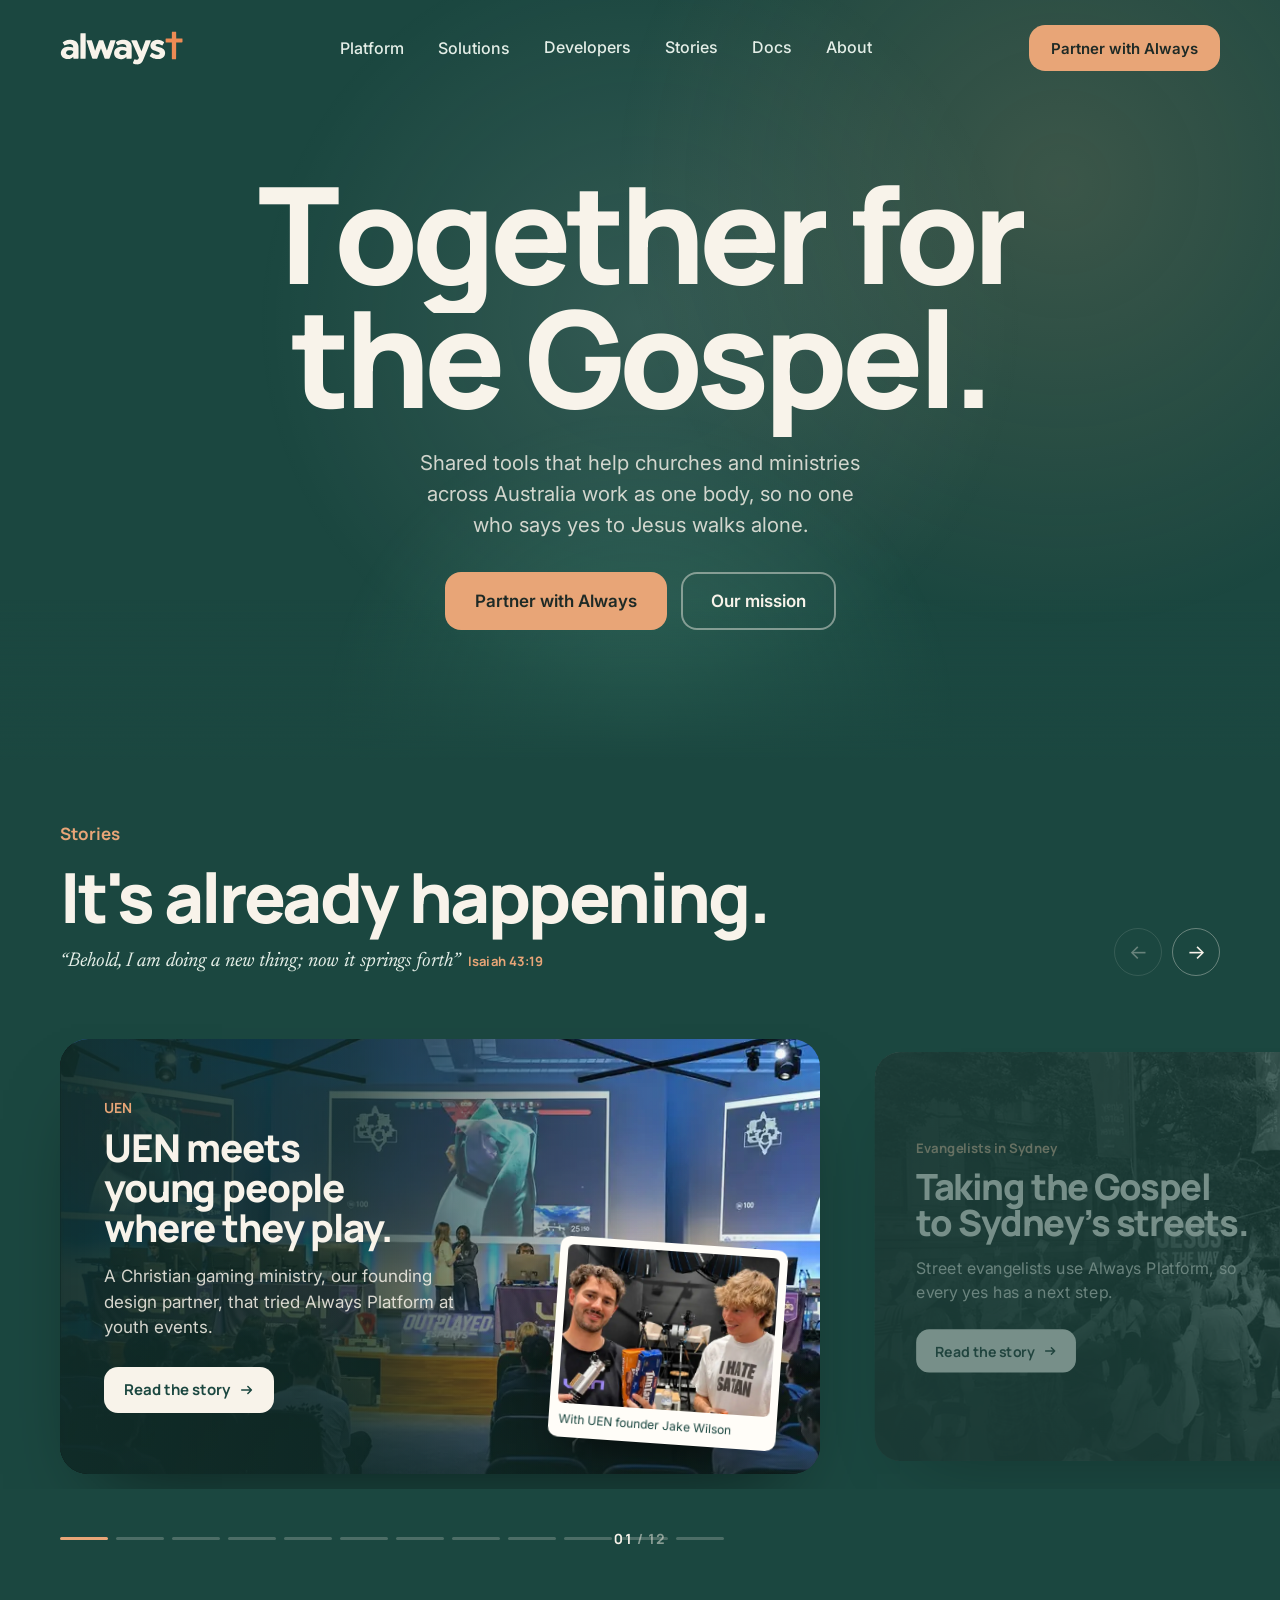
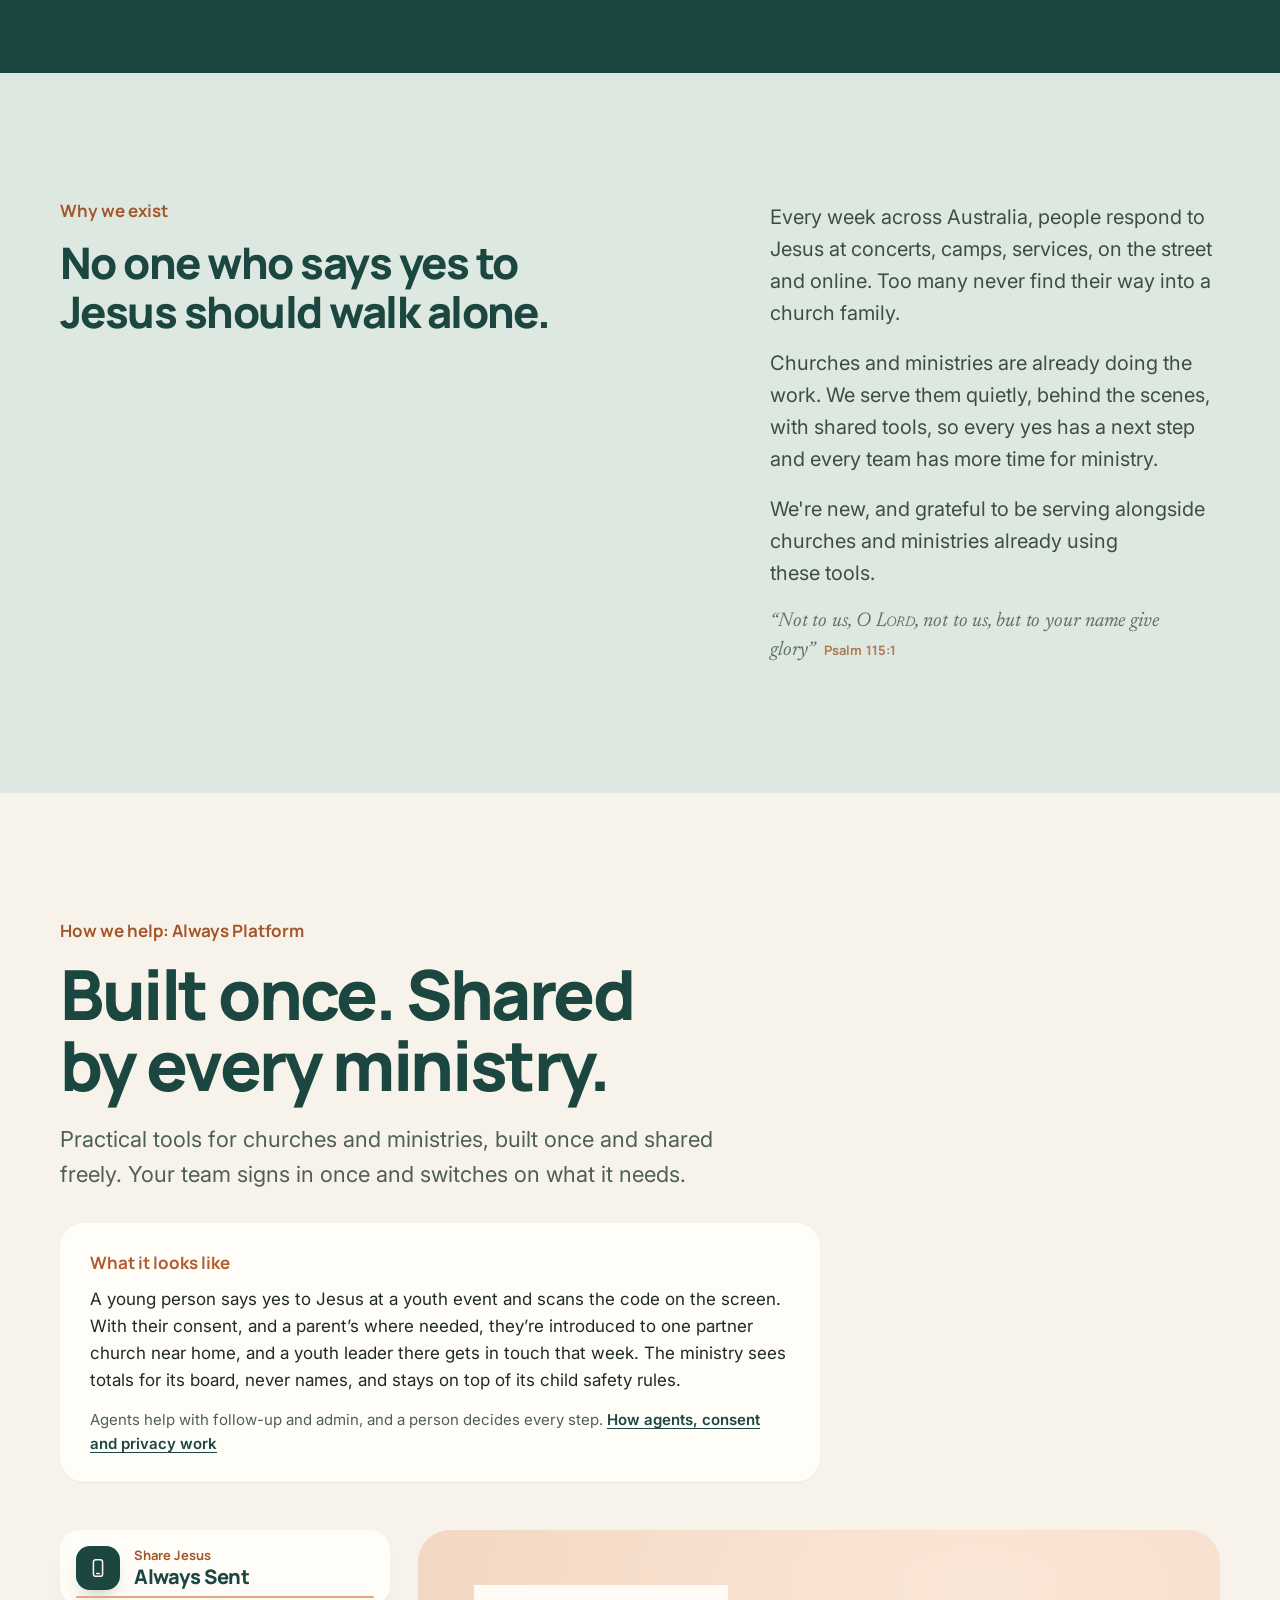
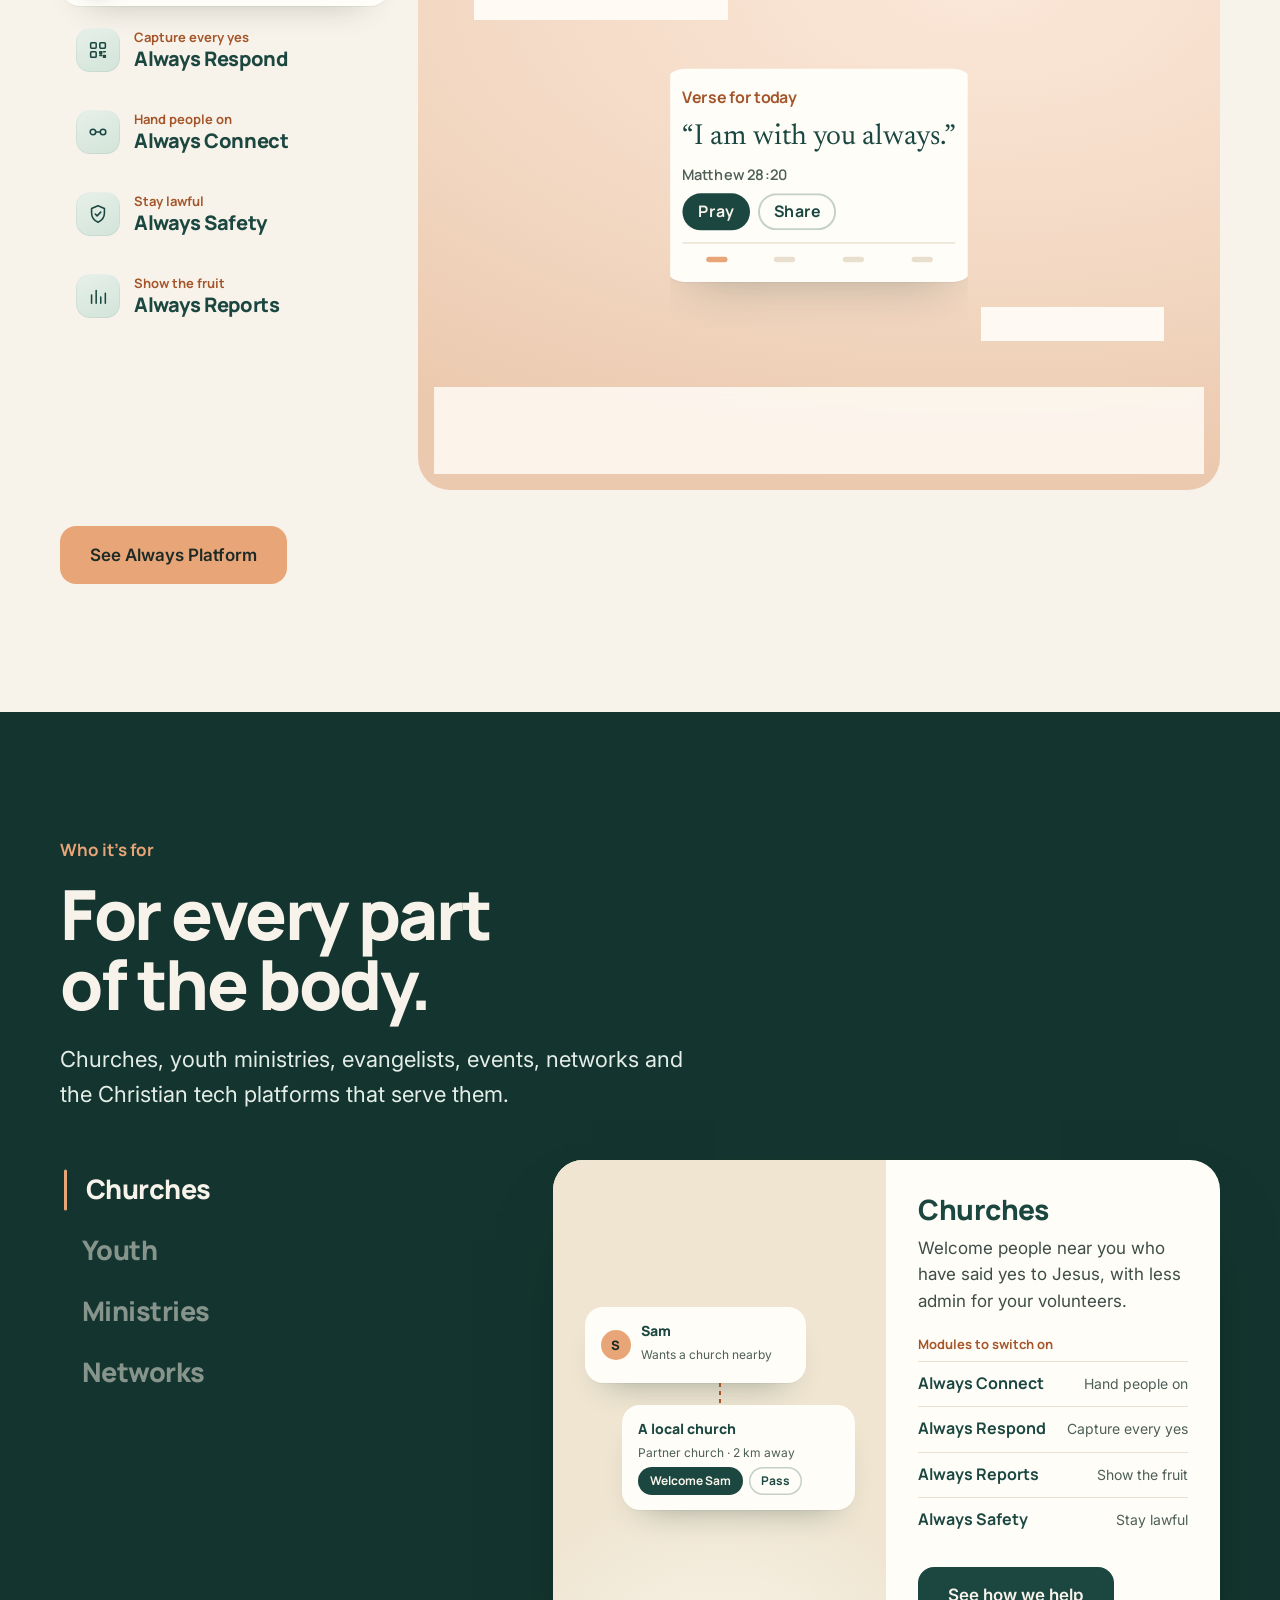
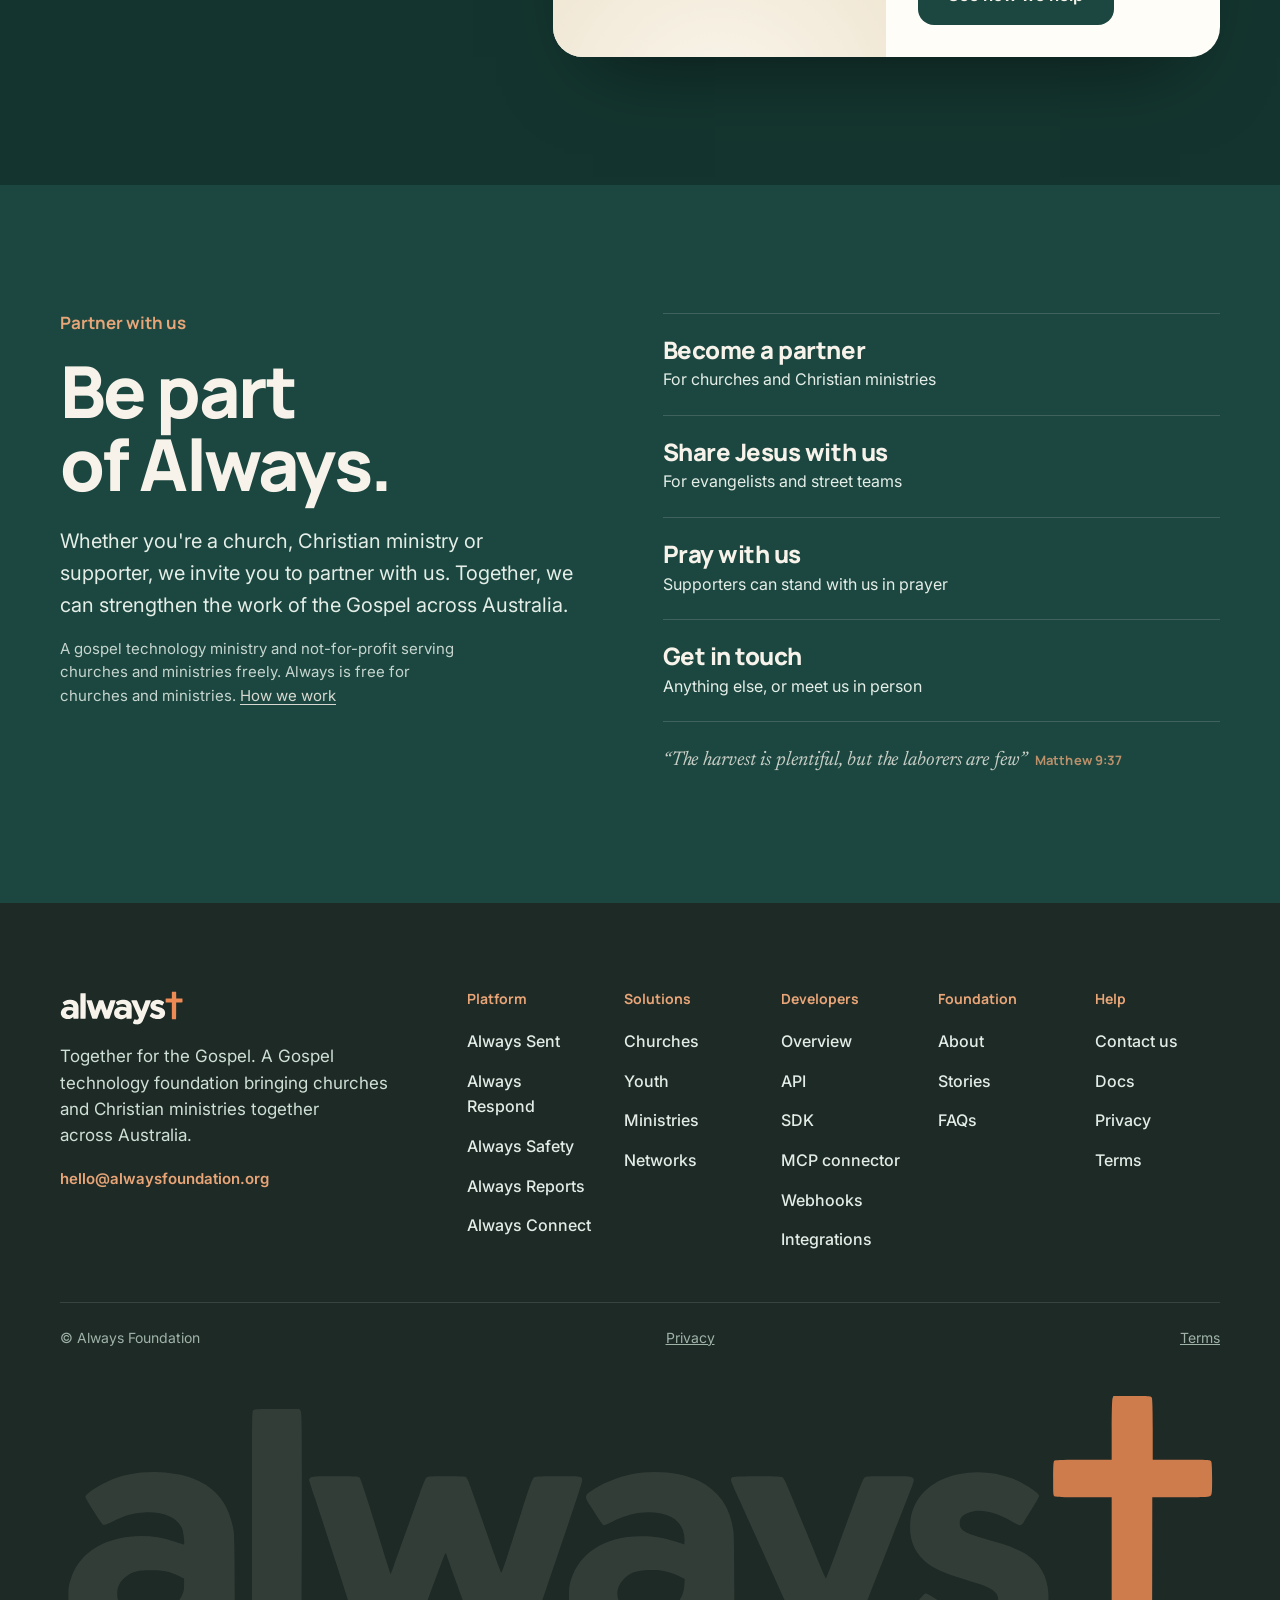
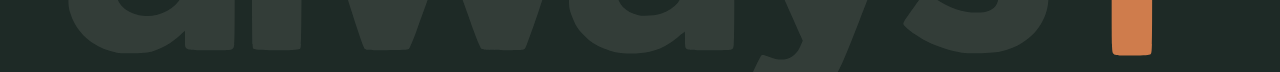
==== commit 984e45b5: "feat: open source FAQs; remove the scraped church directory Add an "Open source" group to the FAQ pa" ====
--- a/index.html
+++ b/index.html
@@ -2994,7 +2994,7 @@
   <div><h2>Open it on your phone.</h2><p>Free for every Christian. Add it to your home screen and it works like any other app.</p><div class="pg-cta"><a class="btn btn-peach" href="https://app.alwaysfoundation.org">Open Always Sent</a><a class="btn btn-ghost" href="#/join/evangelist">For street teams and ministries</a></div></div>
   <span class="ap-qr-lg"><svg class="ap-qr-svg" role="img" aria-label="QR code for app.alwaysfoundation.org" viewBox="0 0 33 33" xmlns="http://www.w3.org/2000/svg"><rect width="33" height="33" fill="#fff"/><path d="M2 2h1v1h-1zM3 2h1v1h-1zM4 2h1v1h-1zM5 2h1v1h-1zM6 2h1v1h-1zM7 2h1v1h-1zM8 2h1v1h-1zM10 2h1v1h-1zM11 2h1v1h-1zM13 2h1v1h-1zM17 2h1v1h-1zM18 2h1v1h-1zM19 2h1v1h-1zM20 2h1v1h-1zM24 2h1v1h-1zM25 2h1v1h-1zM26 2h1v1h-1zM27 2h1v1h-1zM28 2h1v1h-1zM29 2h1v1h-1zM30 2h1v1h-1zM2 3h1v1h-1zM8 3h1v1h-1zM10 3h1v1h-1zM12 3h1v1h-1zM18 3h1v1h-1zM21 3h1v1h-1zM22 3h1v1h-1zM24 3h1v1h-1zM30 3h1v1h-1zM2 4h1v1h-1zM4 4h1v1h-1zM5 4h1v1h-1zM6 4h1v1h-1zM8 4h1v1h-1zM10 4h1v1h-1zM11 4h1v1h-1zM14 4h1v1h-1zM17 4h1v1h-1zM18 4h1v1h-1zM20 4h1v1h-1zM22 4h1v1h-1zM24 4h1v1h-1zM26 4h1v1h-1zM27 4h1v1h-1zM28 4h1v1h-1zM30 4h1v1h-1zM2 5h1v1h-1zM4 5h1v1h-1zM5 5h1v1h-1zM6 5h1v1h-1zM8 5h1v1h-1zM11 5h1v1h-1zM13 5h1v1h-1zM14 5h1v1h-1zM18 5h1v1h-1zM19 5h1v1h-1zM21 5h1v1h-1zM22 5h1v1h-1zM24 5h1v1h-1zM26 5h1v1h-1zM27 5h1v1h-1zM28 5h1v1h-1zM30 5h1v1h-1zM2 6h1v1h-1zM4 6h1v1h-1zM5 6h1v1h-1zM6 6h1v1h-1zM8 6h1v1h-1zM10 6h1v1h-1zM11 6h1v1h-1zM12 6h1v1h-1zM16 6h1v1h-1zM17 6h1v1h-1zM18 6h1v1h-1zM19 6h1v1h-1zM20 6h1v1h-1zM21 6h1v1h-1zM24 6h1v1h-1zM26 6h1v1h-1zM27 6h1v1h-1zM28 6h1v1h-1zM30 6h1v1h-1zM2 7h1v1h-1zM8 7h1v1h-1zM11 7h1v1h-1zM12 7h1v1h-1zM14 7h1v1h-1zM17 7h1v1h-1zM18 7h1v1h-1zM19 7h1v1h-1zM20 7h1v1h-1zM22 7h1v1h-1zM24 7h1v1h-1zM30 7h1v1h-1zM2 8h1v1h-1zM3 8h1v1h-1zM4 8h1v1h-1zM5 8h1v1h-1zM6 8h1v1h-1zM7 8h1v1h-1zM8 8h1v1h-1zM10 8h1v1h-1zM12 8h1v1h-1zM14 8h1v1h-1zM16 8h1v1h-1zM18 8h1v1h-1zM20 8h1v1h-1zM22 8h1v1h-1zM24 8h1v1h-1zM25 8h1v1h-1zM26 8h1v1h-1zM27 8h1v1h-1zM28 8h1v1h-1zM29 8h1v1h-1zM30 8h1v1h-1zM11 9h1v1h-1zM13 9h1v1h-1zM15 9h1v1h-1zM17 9h1v1h-1zM18 9h1v1h-1zM21 9h1v1h-1zM2 10h1v1h-1zM5 10h1v1h-1zM6 10h1v1h-1zM7 10h1v1h-1zM8 10h1v1h-1zM9 10h1v1h-1zM10 10h1v1h-1zM12 10h1v1h-1zM13 10h1v1h-1zM15 10h1v1h-1zM19 10h1v1h-1zM21 10h1v1h-1zM22 10h1v1h-1zM23 10h1v1h-1zM26 10h1v1h-1zM28 10h1v1h-1zM29 10h1v1h-1zM30 10h1v1h-1zM2 11h1v1h-1zM3 11h1v1h-1zM7 11h1v1h-1zM9 11h1v1h-1zM14 11h1v1h-1zM15 11h1v1h-1zM18 11h1v1h-1zM21 11h1v1h-1zM25 11h1v1h-1zM26 11h1v1h-1zM28 11h1v1h-1zM29 11h1v1h-1zM5 12h1v1h-1zM8 12h1v1h-1zM9 12h1v1h-1zM10 12h1v1h-1zM15 12h1v1h-1zM17 12h1v1h-1zM18 12h1v1h-1zM19 12h1v1h-1zM23 12h1v1h-1zM25 12h1v1h-1zM28 12h1v1h-1zM2 13h1v1h-1zM4 13h1v1h-1zM5 13h1v1h-1zM10 13h1v1h-1zM11 13h1v1h-1zM14 13h1v1h-1zM15 13h1v1h-1zM18 13h1v1h-1zM19 13h1v1h-1zM20 13h1v1h-1zM21 13h1v1h-1zM22 13h1v1h-1zM23 13h1v1h-1zM24 13h1v1h-1zM27 13h1v1h-1zM30 13h1v1h-1zM4 14h1v1h-1zM5 14h1v1h-1zM6 14h1v1h-1zM8 14h1v1h-1zM9 14h1v1h-1zM10 14h1v1h-1zM12 14h1v1h-1zM13 14h1v1h-1zM14 14h1v1h-1zM15 14h1v1h-1zM17 14h1v1h-1zM18 14h1v1h-1zM22 14h1v1h-1zM24 14h1v1h-1zM25 14h1v1h-1zM30 14h1v1h-1zM6 15h1v1h-1zM12 15h1v1h-1zM13 15h1v1h-1zM15 15h1v1h-1zM16 15h1v1h-1zM18 15h1v1h-1zM19 15h1v1h-1zM20 15h1v1h-1zM24 15h1v1h-1zM26 15h1v1h-1zM27 15h1v1h-1zM28 15h1v1h-1zM29 15h1v1h-1zM30 15h1v1h-1zM4 16h1v1h-1zM5 16h1v1h-1zM6 16h1v1h-1zM7 16h1v1h-1zM8 16h1v1h-1zM10 16h1v1h-1zM12 16h1v1h-1zM14 16h1v1h-1zM15 16h1v1h-1zM18 16h1v1h-1zM20 16h1v1h-1zM21 16h1v1h-1zM26 16h1v1h-1zM28 16h1v1h-1zM30 16h1v1h-1zM3 17h1v1h-1zM6 17h1v1h-1zM7 17h1v1h-1zM9 17h1v1h-1zM10 17h1v1h-1zM12 17h1v1h-1zM13 17h1v1h-1zM14 17h1v1h-1zM17 17h1v1h-1zM21 17h1v1h-1zM24 17h1v1h-1zM26 17h1v1h-1zM28 17h1v1h-1zM30 17h1v1h-1zM2 18h1v1h-1zM4 18h1v1h-1zM5 18h1v1h-1zM6 18h1v1h-1zM8 18h1v1h-1zM9 18h1v1h-1zM11 18h1v1h-1zM16 18h1v1h-1zM22 18h1v1h-1zM27 18h1v1h-1zM2 19h1v1h-1zM7 19h1v1h-1zM11 19h1v1h-1zM14 19h1v1h-1zM15 19h1v1h-1zM16 19h1v1h-1zM18 19h1v1h-1zM20 19h1v1h-1zM21 19h1v1h-1zM22 19h1v1h-1zM23 19h1v1h-1zM26 19h1v1h-1zM28 19h1v1h-1zM29 19h1v1h-1zM2 20h1v1h-1zM3 20h1v1h-1zM8 20h1v1h-1zM9 20h1v1h-1zM10 20h1v1h-1zM11 20h1v1h-1zM14 20h1v1h-1zM17 20h1v1h-1zM21 20h1v1h-1zM24 20h1v1h-1zM25 20h1v1h-1zM26 20h1v1h-1zM27 20h1v1h-1zM30 20h1v1h-1zM2 21h1v1h-1zM3 21h1v1h-1zM5 21h1v1h-1zM9 21h1v1h-1zM11 21h1v1h-1zM12 21h1v1h-1zM13 21h1v1h-1zM16 21h1v1h-1zM17 21h1v1h-1zM18 21h1v1h-1zM22 21h1v1h-1zM23 21h1v1h-1zM24 21h1v1h-1zM26 21h1v1h-1zM27 21h1v1h-1zM28 21h1v1h-1zM2 22h1v1h-1zM3 22h1v1h-1zM5 22h1v1h-1zM6 22h1v1h-1zM8 22h1v1h-1zM11 22h1v1h-1zM12 22h1v1h-1zM14 22h1v1h-1zM15 22h1v1h-1zM16 22h1v1h-1zM17 22h1v1h-1zM18 22h1v1h-1zM19 22h1v1h-1zM21 22h1v1h-1zM22 22h1v1h-1zM23 22h1v1h-1zM24 22h1v1h-1zM25 22h1v1h-1zM26 22h1v1h-1zM27 22h1v1h-1zM28 22h1v1h-1zM29 22h1v1h-1zM10 23h1v1h-1zM12 23h1v1h-1zM14 23h1v1h-1zM16 23h1v1h-1zM17 23h1v1h-1zM19 23h1v1h-1zM20 23h1v1h-1zM21 23h1v1h-1zM22 23h1v1h-1zM26 23h1v1h-1zM27 23h1v1h-1zM2 24h1v1h-1zM3 24h1v1h-1zM4 24h1v1h-1zM5 24h1v1h-1zM6 24h1v1h-1zM7 24h1v1h-1zM8 24h1v1h-1zM10 24h1v1h-1zM11 24h1v1h-1zM12 24h1v1h-1zM13 24h1v1h-1zM14 24h1v1h-1zM16 24h1v1h-1zM17 24h1v1h-1zM21 24h1v1h-1zM22 24h1v1h-1zM24 24h1v1h-1zM26 24h1v1h-1zM27 24h1v1h-1zM2 25h1v1h-1zM8 25h1v1h-1zM10 25h1v1h-1zM14 25h1v1h-1zM16 25h1v1h-1zM17 25h1v1h-1zM18 25h1v1h-1zM19 25h1v1h-1zM20 25h1v1h-1zM21 25h1v1h-1zM22 25h1v1h-1zM26 25h1v1h-1zM30 25h1v1h-1zM2 26h1v1h-1zM4 26h1v1h-1zM5 26h1v1h-1zM6 26h1v1h-1zM8 26h1v1h-1zM10 26h1v1h-1zM14 26h1v1h-1zM15 26h1v1h-1zM16 26h1v1h-1zM17 26h1v1h-1zM20 26h1v1h-1zM21 26h1v1h-1zM22 26h1v1h-1zM23 26h1v1h-1zM24 26h1v1h-1zM25 26h1v1h-1zM26 26h1v1h-1zM27 26h1v1h-1zM29 26h1v1h-1zM30 26h1v1h-1zM2 27h1v1h-1zM4 27h1v1h-1zM5 27h1v1h-1zM6 27h1v1h-1zM8 27h1v1h-1zM10 27h1v1h-1zM13 27h1v1h-1zM14 27h1v1h-1zM17 27h1v1h-1zM18 27h1v1h-1zM19 27h1v1h-1zM20 27h1v1h-1zM22 27h1v1h-1zM23 27h1v1h-1zM25 27h1v1h-1zM30 27h1v1h-1zM2 28h1v1h-1zM4 28h1v1h-1zM5 28h1v1h-1zM6 28h1v1h-1zM8 28h1v1h-1zM11 28h1v1h-1zM12 28h1v1h-1zM13 28h1v1h-1zM14 28h1v1h-1zM17 28h1v1h-1zM19 28h1v1h-1zM21 28h1v1h-1zM22 28h1v1h-1zM23 28h1v1h-1zM25 28h1v1h-1zM26 28h1v1h-1zM28 28h1v1h-1zM29 28h1v1h-1zM30 28h1v1h-1zM2 29h1v1h-1zM8 29h1v1h-1zM13 29h1v1h-1zM15 29h1v1h-1zM17 29h1v1h-1zM20 29h1v1h-1zM21 29h1v1h-1zM24 29h1v1h-1zM25 29h1v1h-1zM26 29h1v1h-1zM27 29h1v1h-1zM28 29h1v1h-1zM30 29h1v1h-1zM2 30h1v1h-1zM3 30h1v1h-1zM4 30h1v1h-1zM5 30h1v1h-1zM6 30h1v1h-1zM7 30h1v1h-1zM8 30h1v1h-1zM10 30h1v1h-1zM16 30h1v1h-1zM21 30h1v1h-1zM22 30h1v1h-1zM25 30h1v1h-1zM26 30h1v1h-1z" fill="#14352F"/></svg></span>
 </div></section></div>
-<div class="page" id="page-faq" hidden><section class="page-hero"><div class="wrap"><h1>FAQs</h1><p>Short answers to the questions we hear most.</p></div></section><section class="sec pg-sec"><div class="wrap pg-faq"><nav class="pg-faq-nav" aria-label="FAQ topics"><a href="#faq-0" data-faq="0">About Always</a><a href="#faq-1" data-faq="1">For churches</a><a href="#faq-2" data-faq="2">For ministries and events</a><a href="#faq-3" data-faq="3">For people who respond</a><a href="#faq-4" data-faq="4">Always Sent</a><a href="#faq-5" data-faq="5">Privacy and safety</a><a href="#faq-6" data-faq="6">Supporters and builders</a></nav><div><div class="pg-faq-g" id="faq-0"><h2>About Always</h2><details><summary>What is the Always Foundation?</summary><p>A gospel technology ministry and not-for-profit serving churches and ministries freely. We bring churches and Christian ministries across Australia together for the Gospel. We serve quietly in the background, building practical tools once and sharing them freely, so ministries spend less time on administration and more time making disciples.</p></details><details><summary>Are you a gospel ministry or a mercy ministry?</summary><p>Neither, directly. We are a ministry that serves ministries. In Acts 6 the early church appointed people to carry the practical work so the apostles could devote themselves to prayer and the word, and the Gospel spread. We play that role for the wider Church: we exist to equip the saints for the work of ministry (Ephesians 4:12). We are not on the frontline. We stand behind it.</p></details><details><summary>What does Always do for a church or ministry?</summary><p>Three things. We equip, with Always Sent and Always Respond, your own branded way for people to respond. We support, with Always Safety and Always Reports, so the administration is lighter. And we connect, with Always Connect, so everyone who says yes to Jesus can be welcomed by a local church.</p></details><details><summary>Who can become a partner?</summary><p>Churches and Christian ministries. Partners affirm the Nicene Creed (AD 381), so churches across denominations can serve together on the historic faith. Our partner churches and ministries help shape what we build through feedback and shared standards. Supporters can stand with us in prayer.</p></details><details><summary>What is Always Platform?</summary><p>One open-source platform with one sign-in and shared data. Partners switch on the modules they need: Always Sent, Always Respond, Always Safety, Always Reports and Always Connect. Like YouVersion, there are tools people use every day and an open platform underneath that others can build on.</p></details><details><summary>Why modules?</summary><p>Every ministry is different. Start with the one you need, perhaps Always Safety, and add others as you grow. Because every module runs on the same platform, your team signs in once and your information works together, with nothing to move later.</p></details><details><summary>Who runs it?</summary><p>The Always Foundation: a gospel technology ministry and not-for-profit serving churches and ministries freely. It is being established in Australia. Churches and ministries that affirm the Nicene Creed are its partners.</p></details><details><summary>Is it only for one denomination?</summary><p>No. Evangelical and Pentecostal churches and ministries across denominations and networks take part, on the common ground of the Nicene Creed.</p></details><details><summary>Is Always Platform only in Australia?</summary><p>Our focus is Australia. The technology is open source, so churches and ministries in other countries are welcome to use it.</p></details><details><summary>Do I need an account?</summary><p>Not for Always Sent: open it and start, and your prayer list and notes stay on your phone. Church and ministry teams sign in with an email link for tools like Always Safety.</p></details></div><div class="pg-faq-g" id="faq-1"><h2>For churches</h2><details><summary>Does it cost anything?</summary><p>No. Always is free for churches and ministries.</p></details><details><summary>How do we partner with Always?</summary><p>Register at Partner with Always and get ready at your own pace. We check with your denomination or network, and then you're a partner church.</p></details><details><summary>What if we can't welcome someone?</summary><p>Pass, with a reason. The next church or ministry nearby is asked. If none can, our care team helps.</p></details><details><summary>Do we have to change our church software?</summary><p>No. Use the free Always Connect inbox, in any browser, or connect your system through the API. Elvanto and Planning Center come first.</p></details><details><summary>What does welcoming now mean?</summary><p>You're a partner church, trained, have room this month and usually reply on time. If you get busy, introductions simply pause.</p></details><details><summary>Who on our team can see people's details?</summary><p>Only the people you add to your team, and only after your church accepts an introduction.</p></details></div><div class="pg-faq-g" id="faq-2"><h2>For ministries and events</h2><details><summary>Can we use our own brand?</summary><p>Yes. Always Respond pages, QR codes, NFC taps and texts can use your colours, logo and wording.</p></details><details><summary>Does Always work with our church management system?</summary><p>Yes. Always hands people on to Elvanto, Planning Center, Fluro, ChurchSuite and Breeze. See Integrations at alwaysfoundation.org/#/integrations.</p></details><details><summary>What results do we see?</summary><p>Totals for each event: responded, introduced, accepted and connected. Each person's details go only to the church that welcomes them.</p></details><details><summary>Can Always Platform help us report to our funders?</summary><p>Yes. It writes a monthly report for you: who responded, who was introduced, who was contacted, and who is now part of a church family. Download it as a PDF or spreadsheet, or send your funder a link.</p></details><details><summary>Will our funders see people's details?</summary><p>No. Reports show totals only, and small numbers are hidden so no one can be identified.</p></details><details><summary>Can Always Platform help with privacy and child safety paperwork?</summary><p>Yes. Your Safety tab keeps your consent records, privacy requests, child safety checklists and Working With Children Check reminders, ready to export.</p></details><details><summary>Can we make the report our own?</summary><p>Yes. Add your title, your funder's name and a short introduction. If a funder needs something specific, talk to us.</p></details><details><summary>Can we receive introductions ourselves?</summary><p>Yes, for the steps you offer, like a youth night or a course.</p></details><details><summary>Can people respond online?</summary><p>Yes. Add a response link or QR to a video description or post, or embed the response card on your website. An invisible check stops spam without puzzles.</p></details><details><summary>How do evangelists and street teams use it?</summary><p>With Always Sent, a free web app: they start a response point, show their own QR, or connect someone in a conversation with their yes.</p></details></div><div class="pg-faq-g" id="faq-3"><h2>For people who respond</h2><details><summary>What happens when I respond?</summary><p>You choose a next step, see who will be in touch, and a church or ministry near you reaches out.</p></details><details><summary>What do you need from me?</summary><p>Your first name, a mobile number and your suburb.</p></details><details><summary>Do I need to download an app?</summary><p>No. You respond on a simple web page. Later, you're welcome to try Always Sent in your browser to read the Bible and grow.</p></details><details><summary>Can I change my mind?</summary><p>Yes, any time, from the link in your text. Your details are then deleted.</p></details><details><summary>I'm under 18. Can I still respond?</summary><p>Yes. If you're under 15, a parent or guardian says yes with you. From 15 you can decide for yourself. Young people are introduced only to youth partners, and no AI ever touches your information.</p></details></div><div class="pg-faq-g" id="faq-4"><h2>Always Sent</h2><details><summary>Who is it for?</summary><p>Every Christian who wants to share Jesus and walk with people, and church teams who welcome them.</p></details><details><summary>How do I get it?</summary><p>It's a web app, so there's nothing to download. Open app.alwaysfoundation.org on any phone.</p></details><details><summary>Is there a mobile app?</summary><p>Not for now. Always Sent and our tools for churches and ministries run in the browser on your phone, tablet or computer, and you can add it to your home screen.</p></details><details><summary>Which Bible translations are included?</summary><p>The King James Version and the World English Bible, with more through YouVersion.</p></details><details><summary>Where are my notes and prayer list kept?</summary><p>In your browser, on your own device. They aren't sent to us.</p></details></div><div class="pg-faq-g" id="faq-5"><h2>Privacy and safety</h2><details><summary>Where is information kept?</summary><p>In Australia, encrypted, under Australian privacy law.</p></details><details><summary>Do you sell information or use it for advertising?</summary><p>No.</p></details><details><summary>How do you use AI?</summary><p>To save time on routine work, like writing your monthly report. Every welcome comes from a real person, and young people's information is kept out of AI entirely.</p></details><details><summary>What is Always Safety?</summary><p>A guide to the privacy, child safety, charity and messaging rules that apply to your ministry, with a check-up every quarter that a person at your ministry approves, and updates when the law changes. It is free for churches and is not legal advice. Try the free check-up at alwaysfoundation.org/#/compliance.</p></details><details><summary>What do Always agents do?</summary><p>They help your team with follow-up and administration: drafting messages, setting reminders and keeping records up to date. A person approves every step, people's details stay in Australia, and agents never handle young people's information.</p></details><details><summary>Do churches and ministries share my information with each other?</summary><p>No. Your details go only to the church or ministry you ask to be introduced to. Always does not link your information across organisations.</p></details><details><summary>How do I report a concern?</summary><p>Email safeguarding@alwaysfoundation.org for safeguarding, privacy@ for privacy and security@ for security.</p></details></div><div class="pg-faq-g" id="faq-6"><h2>Supporters and builders</h2><details><summary>How can I support the work?</summary><p>Stand with us in prayer, and get in touch at hello@alwaysfoundation.org to book a catch-up call.</p></details><details><summary>Can developers build on Always Platform?</summary><p>Yes. The API, SDK and open standard are open source under Apache 2.0, with docs under CC BY 4.0. An MCP server for AI assistants is coming, and it never sees a person's details.</p></details></div><div class="pg-faq-more"><h3>Still have a question?</h3><p>We'd love to hear from you, and to book a catch-up call. <a href="#/contact">Get in touch</a> or email <a href="mailto:hello@alwaysfoundation.org">hello@alwaysfoundation.org</a>.</p></div></div></div></section></div>
+<div class="page" id="page-faq" hidden><section class="page-hero"><div class="wrap"><h1>FAQs</h1><p>Short answers to the questions we hear most.</p></div></section><section class="sec pg-sec"><div class="wrap pg-faq"><nav class="pg-faq-nav" aria-label="FAQ topics"><a href="#faq-0" data-faq="0">About Always</a><a href="#faq-1" data-faq="1">For churches</a><a href="#faq-2" data-faq="2">For ministries and events</a><a href="#faq-3" data-faq="3">For people who respond</a><a href="#faq-4" data-faq="4">Always Sent</a><a href="#faq-5" data-faq="5">Privacy and safety</a><a href="#faq-6" data-faq="6">Open source</a><a href="#faq-7" data-faq="7">Supporters and builders</a></nav><div><div class="pg-faq-g" id="faq-0"><h2>About Always</h2><details><summary>What is the Always Foundation?</summary><p>A gospel technology ministry and not-for-profit serving churches and ministries freely. We bring churches and Christian ministries across Australia together for the Gospel. We serve quietly in the background, building practical tools once and sharing them freely, so ministries spend less time on administration and more time making disciples.</p></details><details><summary>Are you a gospel ministry or a mercy ministry?</summary><p>Neither, directly. We are a ministry that serves ministries. In Acts 6 the early church appointed people to carry the practical work so the apostles could devote themselves to prayer and the word, and the Gospel spread. We play that role for the wider Church: we exist to equip the saints for the work of ministry (Ephesians 4:12). We are not on the frontline. We stand behind it.</p></details><details><summary>What does Always do for a church or ministry?</summary><p>Three things. We equip, with Always Sent and Always Respond, your own branded way for people to respond. We support, with Always Safety and Always Reports, so the administration is lighter. And we connect, with Always Connect, so everyone who says yes to Jesus can be welcomed by a local church.</p></details><details><summary>Who can become a partner?</summary><p>Churches and Christian ministries. Partners affirm the Nicene Creed (AD 381), so churches across denominations can serve together on the historic faith. Our partner churches and ministries help shape what we build through feedback and shared standards. Supporters can stand with us in prayer.</p></details><details><summary>What is Always Platform?</summary><p>One open-source platform with one sign-in and shared data. Partners switch on the modules they need: Always Sent, Always Respond, Always Safety, Always Reports and Always Connect. Like YouVersion, there are tools people use every day and an open platform underneath that others can build on.</p></details><details><summary>Why modules?</summary><p>Every ministry is different. Start with the one you need, perhaps Always Safety, and add others as you grow. Because every module runs on the same platform, your team signs in once and your information works together, with nothing to move later.</p></details><details><summary>Who runs it?</summary><p>The Always Foundation: a gospel technology ministry and not-for-profit serving churches and ministries freely. It is being established in Australia. Churches and ministries that affirm the Nicene Creed are its partners.</p></details><details><summary>Is it only for one denomination?</summary><p>No. Evangelical and Pentecostal churches and ministries across denominations and networks take part, on the common ground of the Nicene Creed.</p></details><details><summary>Is Always Platform only in Australia?</summary><p>Our focus is Australia. The technology is open source, so churches and ministries in other countries are welcome to use it.</p></details><details><summary>Do I need an account?</summary><p>Not for Always Sent: open it and start, and your prayer list and notes stay on your phone. Church and ministry teams sign in with an email link for tools like Always Safety.</p></details></div><div class="pg-faq-g" id="faq-1"><h2>For churches</h2><details><summary>Does it cost anything?</summary><p>No. Always is free for churches and ministries.</p></details><details><summary>How do we partner with Always?</summary><p>Register at Partner with Always and get ready at your own pace. We check with your denomination or network, and then you're a partner church.</p></details><details><summary>What if we can't welcome someone?</summary><p>Pass, with a reason. The next church or ministry nearby is asked. If none can, our care team helps.</p></details><details><summary>Do we have to change our church software?</summary><p>No. Use the free Always Connect inbox, in any browser, or connect your system through the API. Elvanto and Planning Center come first.</p></details><details><summary>What does welcoming now mean?</summary><p>You're a partner church, trained, have room this month and usually reply on time. If you get busy, introductions simply pause.</p></details><details><summary>Who on our team can see people's details?</summary><p>Only the people you add to your team, and only after your church accepts an introduction.</p></details></div><div class="pg-faq-g" id="faq-2"><h2>For ministries and events</h2><details><summary>Can we use our own brand?</summary><p>Yes. Always Respond pages, QR codes, NFC taps and texts can use your colours, logo and wording.</p></details><details><summary>Does Always work with our church management system?</summary><p>Yes. Always hands people on to Elvanto, Planning Center, Fluro, ChurchSuite and Breeze. See Integrations at alwaysfoundation.org/#/integrations.</p></details><details><summary>What results do we see?</summary><p>Totals for each event: responded, introduced, accepted and connected. Each person's details go only to the church that welcomes them.</p></details><details><summary>Can Always Platform help us report to our funders?</summary><p>Yes. It writes a monthly report for you: who responded, who was introduced, who was contacted, and who is now part of a church family. Download it as a PDF or spreadsheet, or send your funder a link.</p></details><details><summary>Will our funders see people's details?</summary><p>No. Reports show totals only, and small numbers are hidden so no one can be identified.</p></details><details><summary>Can Always Platform help with privacy and child safety paperwork?</summary><p>Yes. Your Safety tab keeps your consent records, privacy requests, child safety checklists and Working With Children Check reminders, ready to export.</p></details><details><summary>Can we make the report our own?</summary><p>Yes. Add your title, your funder's name and a short introduction. If a funder needs something specific, talk to us.</p></details><details><summary>Can we receive introductions ourselves?</summary><p>Yes, for the steps you offer, like a youth night or a course.</p></details><details><summary>Can people respond online?</summary><p>Yes. Add a response link or QR to a video description or post, or embed the response card on your website. An invisible check stops spam without puzzles.</p></details><details><summary>How do evangelists and street teams use it?</summary><p>With Always Sent, a free web app: they start a response point, show their own QR, or connect someone in a conversation with their yes.</p></details></div><div class="pg-faq-g" id="faq-3"><h2>For people who respond</h2><details><summary>What happens when I respond?</summary><p>You choose a next step, see who will be in touch, and a church or ministry near you reaches out.</p></details><details><summary>What do you need from me?</summary><p>Your first name, a mobile number and your suburb.</p></details><details><summary>Do I need to download an app?</summary><p>No. You respond on a simple web page. Later, you're welcome to try Always Sent in your browser to read the Bible and grow.</p></details><details><summary>Can I change my mind?</summary><p>Yes, any time, from the link in your text. Your details are then deleted.</p></details><details><summary>I'm under 18. Can I still respond?</summary><p>Yes. If you're under 15, a parent or guardian says yes with you. From 15 you can decide for yourself. Young people are introduced only to youth partners, and no AI ever touches your information.</p></details></div><div class="pg-faq-g" id="faq-4"><h2>Always Sent</h2><details><summary>Who is it for?</summary><p>Every Christian who wants to share Jesus and walk with people, and church teams who welcome them.</p></details><details><summary>How do I get it?</summary><p>It's a web app, so there's nothing to download. Open app.alwaysfoundation.org on any phone.</p></details><details><summary>Is there a mobile app?</summary><p>Not for now. Always Sent and our tools for churches and ministries run in the browser on your phone, tablet or computer, and you can add it to your home screen.</p></details><details><summary>Which Bible translations are included?</summary><p>The King James Version and the World English Bible, with more through YouVersion.</p></details><details><summary>Where are my notes and prayer list kept?</summary><p>In your browser, on your own device. They aren't sent to us.</p></details></div><div class="pg-faq-g" id="faq-5"><h2>Privacy and safety</h2><details><summary>Where is information kept?</summary><p>In Australia, encrypted, under Australian privacy law.</p></details><details><summary>Do you sell information or use it for advertising?</summary><p>No.</p></details><details><summary>How do you use AI?</summary><p>To save time on routine work, like writing your monthly report. Every welcome comes from a real person, and young people's information is kept out of AI entirely.</p></details><details><summary>What is Always Safety?</summary><p>A guide to the privacy, child safety, charity and messaging rules that apply to your ministry, with a check-up every quarter that a person at your ministry approves, and updates when the law changes. It is free for churches and is not legal advice. Try the free check-up at alwaysfoundation.org/#/compliance.</p></details><details><summary>What do Always agents do?</summary><p>They help your team with follow-up and administration: drafting messages, setting reminders and keeping records up to date. A person approves every step, people's details stay in Australia, and agents never handle young people's information.</p></details><details><summary>Do churches and ministries share my information with each other?</summary><p>No. Your details go only to the church or ministry you ask to be introduced to. Always does not link your information across organisations.</p></details><details><summary>How do I report a concern?</summary><p>Email safeguarding@alwaysfoundation.org for safeguarding, privacy@ for privacy and security@ for security.</p></details></div><div class="pg-faq-g" id="faq-6"><h2>Open source</h2><details><summary>What does open source mean for Always?</summary><p>The code that runs Always Platform and Always Sent is public on GitHub under the Apache 2.0 licence. Anyone can read it, use it, change it and run it, without asking and without paying. Our documentation and the Always Handoff standard are published under Creative Commons Attribution 4.0, so they can be shared and adapted with credit.</p></details><details><summary>Is all of it open?</summary><p>All of the code is open, including the API, the apps, the website and the small services behind them. What stays private is what keeps people safe: passwords and keys, production settings, and the information that people, churches and ministries entrust to us.</p></details><details><summary>Why is Always open source?</summary><p>For five reasons. Trust: anyone can check what we collect and who sees it, without taking our word for it. Security: our protection rests on keys and careful operation, not on hidden code, and more people can spot and fix problems. Freedom: no church depends on one organisation continuing to exist. Stewardship: work given to the Lord&rsquo;s church serves the whole church, not one company. Shared standards: ministries can connect to each other in the same way.</p></details><details><summary>Can our church run Always itself?</summary><p>Yes. Any church or ministry can take the code, run it on its own systems and adapt it, free of charge. Most will find the hosted version easier: it is also free, kept up to date, and keeps information in Australia.</p></details><details><summary>Who owns our church&rsquo;s information?</summary><p>Your church does. Your people, records and content belong to you. Always holds them on your behalf, only for the purposes you have agreed to, and you can ask for a copy or for them to be deleted at any time.</p></details><details><summary>Does open source mean anyone can use the Always name?</summary><p>No. The code is open, but the Always name and logo are not. Anyone may say their service is built on Always, or fork the code under a different name. This protects people from look-alike services that might mishandle someone&rsquo;s faith story.</p></details><details><summary>Do you publish your security details?</summary><p>We publish our security and privacy policies, and the threat analysis behind major design decisions. We keep unfixed vulnerabilities and security test findings private until they are fixed, then publish a summary. To report a problem, email security@alwaysfoundation.org.</p></details><details><summary>Is partner content open source too?</summary><p>Not necessarily. Training and Bible study material from partners, such as NeedGod.net, Discovery Bible Study and Christianity Explained, stays under each partner&rsquo;s own terms. Our code and documentation are open; their content remains theirs.</p></details><details><summary>What is the Always Handoff standard?</summary><p>An open, published way for one ministry to introduce a consenting person to another. Anyone may implement it, free, whether or not they use Always Platform.</p></details><details><summary>Can I contribute?</summary><p>Yes. Contributions are welcome on GitHub. You keep the copyright in what you write and license it under the same open terms, confirming each change with a simple sign-off.</p></details></div><div class="pg-faq-g" id="faq-7"><h2>Supporters and builders</h2><details><summary>How can I support the work?</summary><p>Stand with us in prayer, and get in touch at hello@alwaysfoundation.org to book a catch-up call.</p></details><details><summary>Can developers build on Always Platform?</summary><p>Yes. The API, SDK and open standard are open source under Apache 2.0, with docs under CC BY 4.0. An MCP server for AI assistants is coming, and it never sees a person's details.</p></details></div><div class="pg-faq-more"><h3>Still have a question?</h3><p>We'd love to hear from you, and to book a catch-up call. <a href="#/contact">Get in touch</a> or email <a href="mailto:hello@alwaysfoundation.org">hello@alwaysfoundation.org</a>.</p></div></div></div></section></div>
 <div class="page" id="page-feedback" hidden><section class="page-hero"><div class="wrap"><h1>Ideas and problems</h1><p>Help us make Always Platform better. Share an idea, report something that isn't working, or tell us about a church we've missed.</p></div></section>
 <section class="sec pg-sec"><div class="wrap cl-grid">
   <form class="cl-form" id="fb-form" novalidate><input type="text" name="company_site" tabindex="-1" autocomplete="off" aria-hidden="true" style="position:absolute;left:-9999px;width:1px;height:1px">
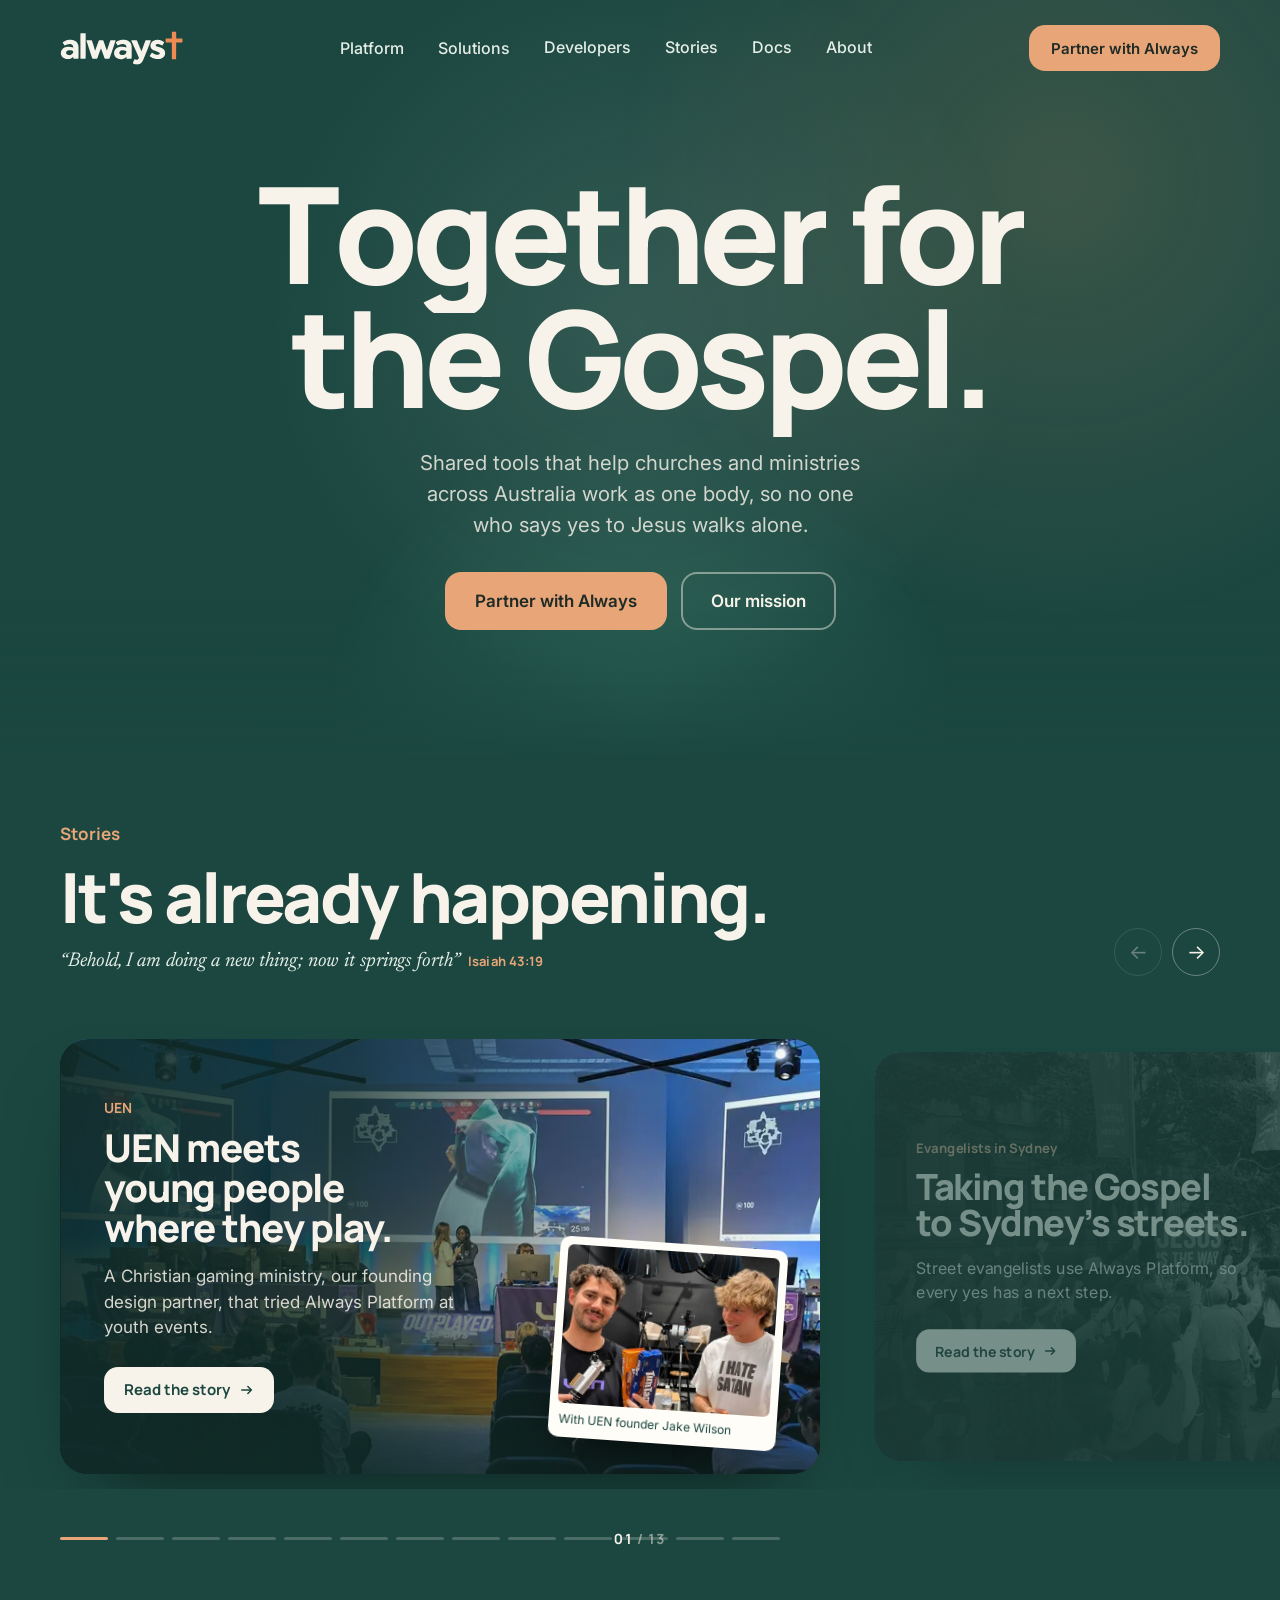
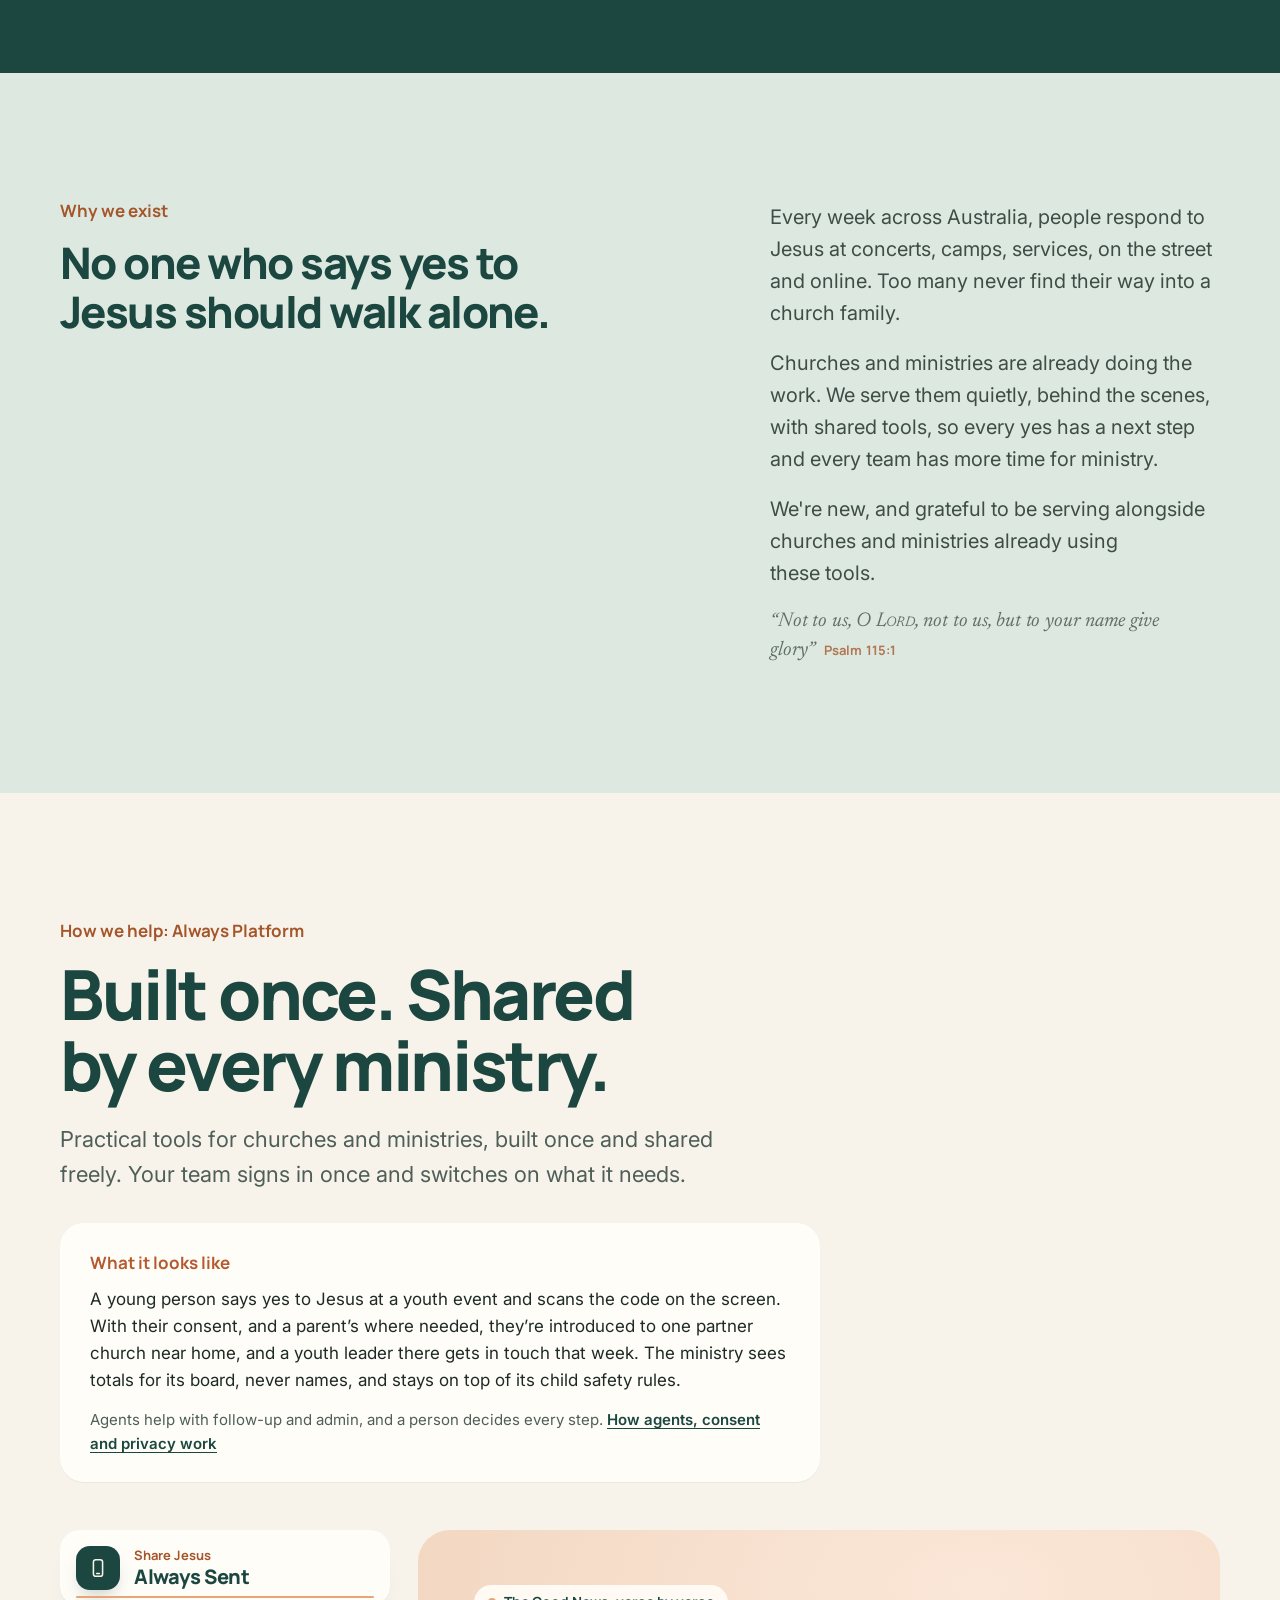
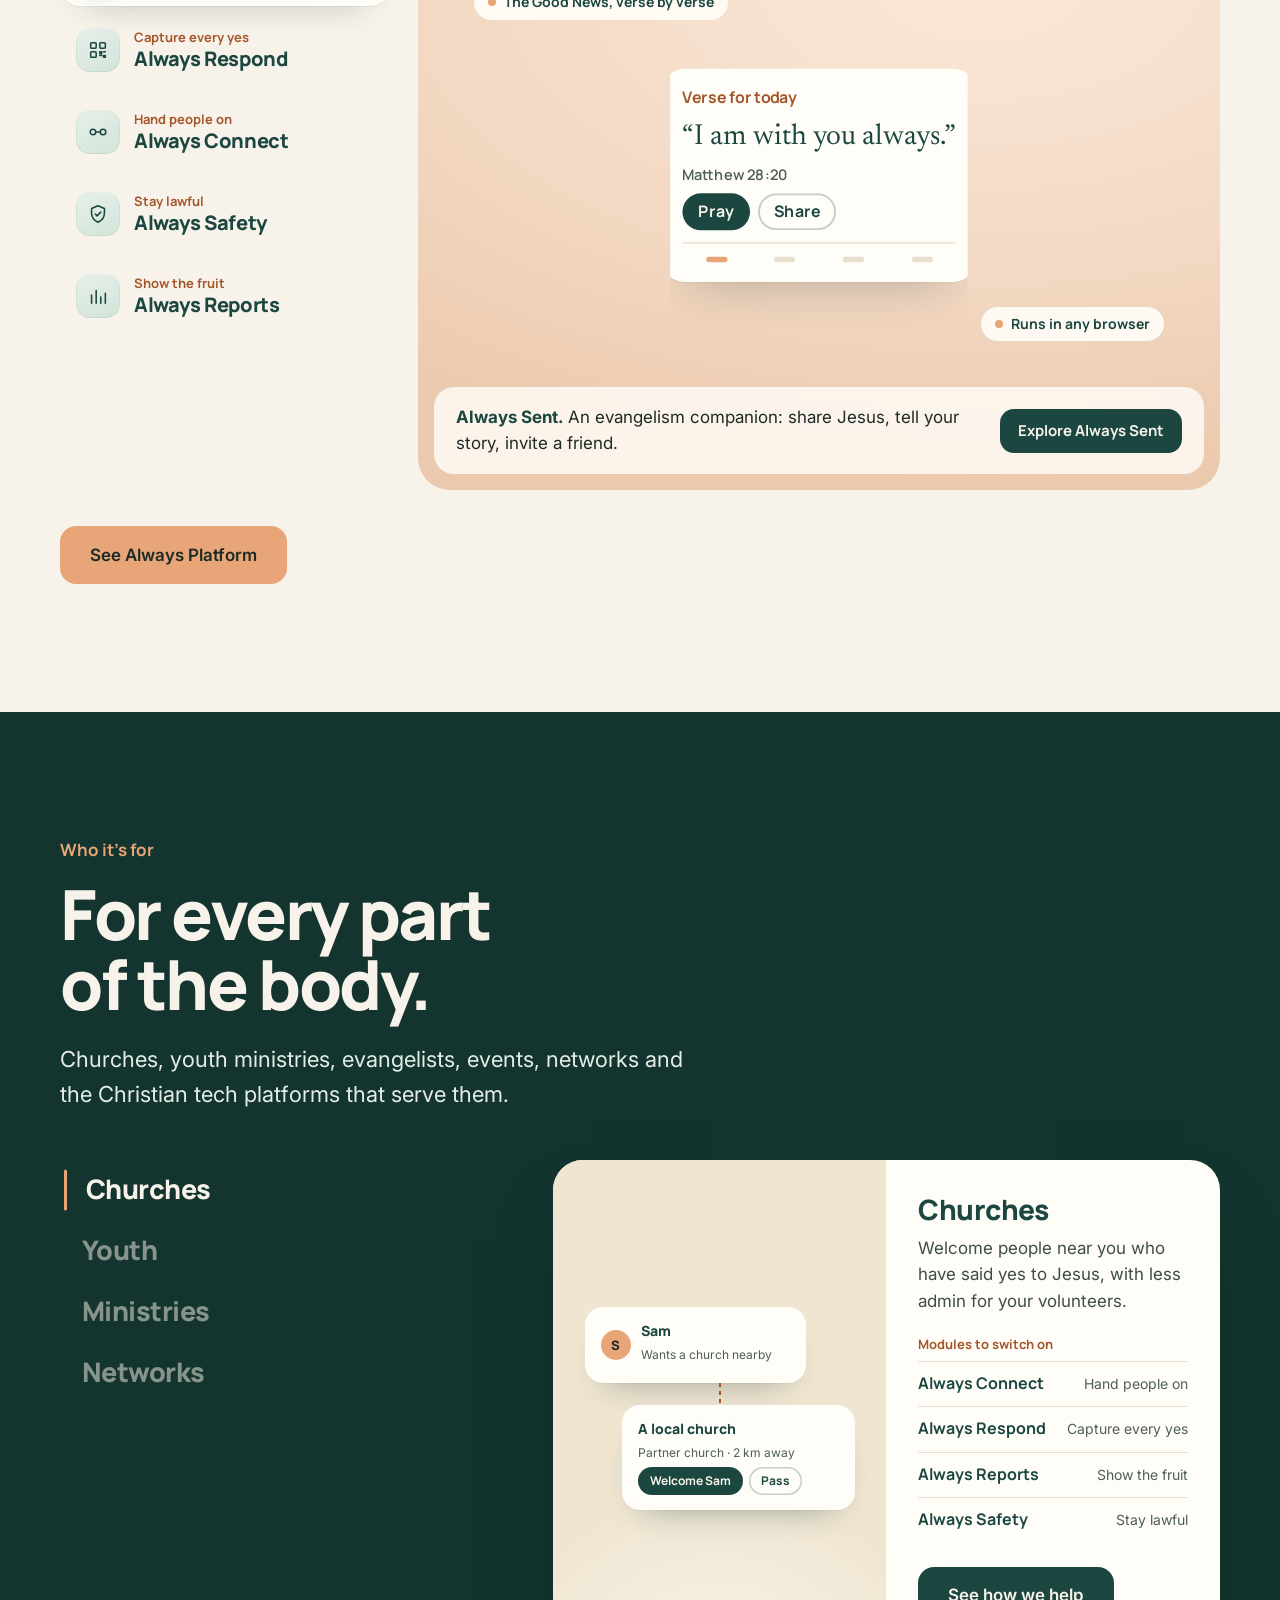
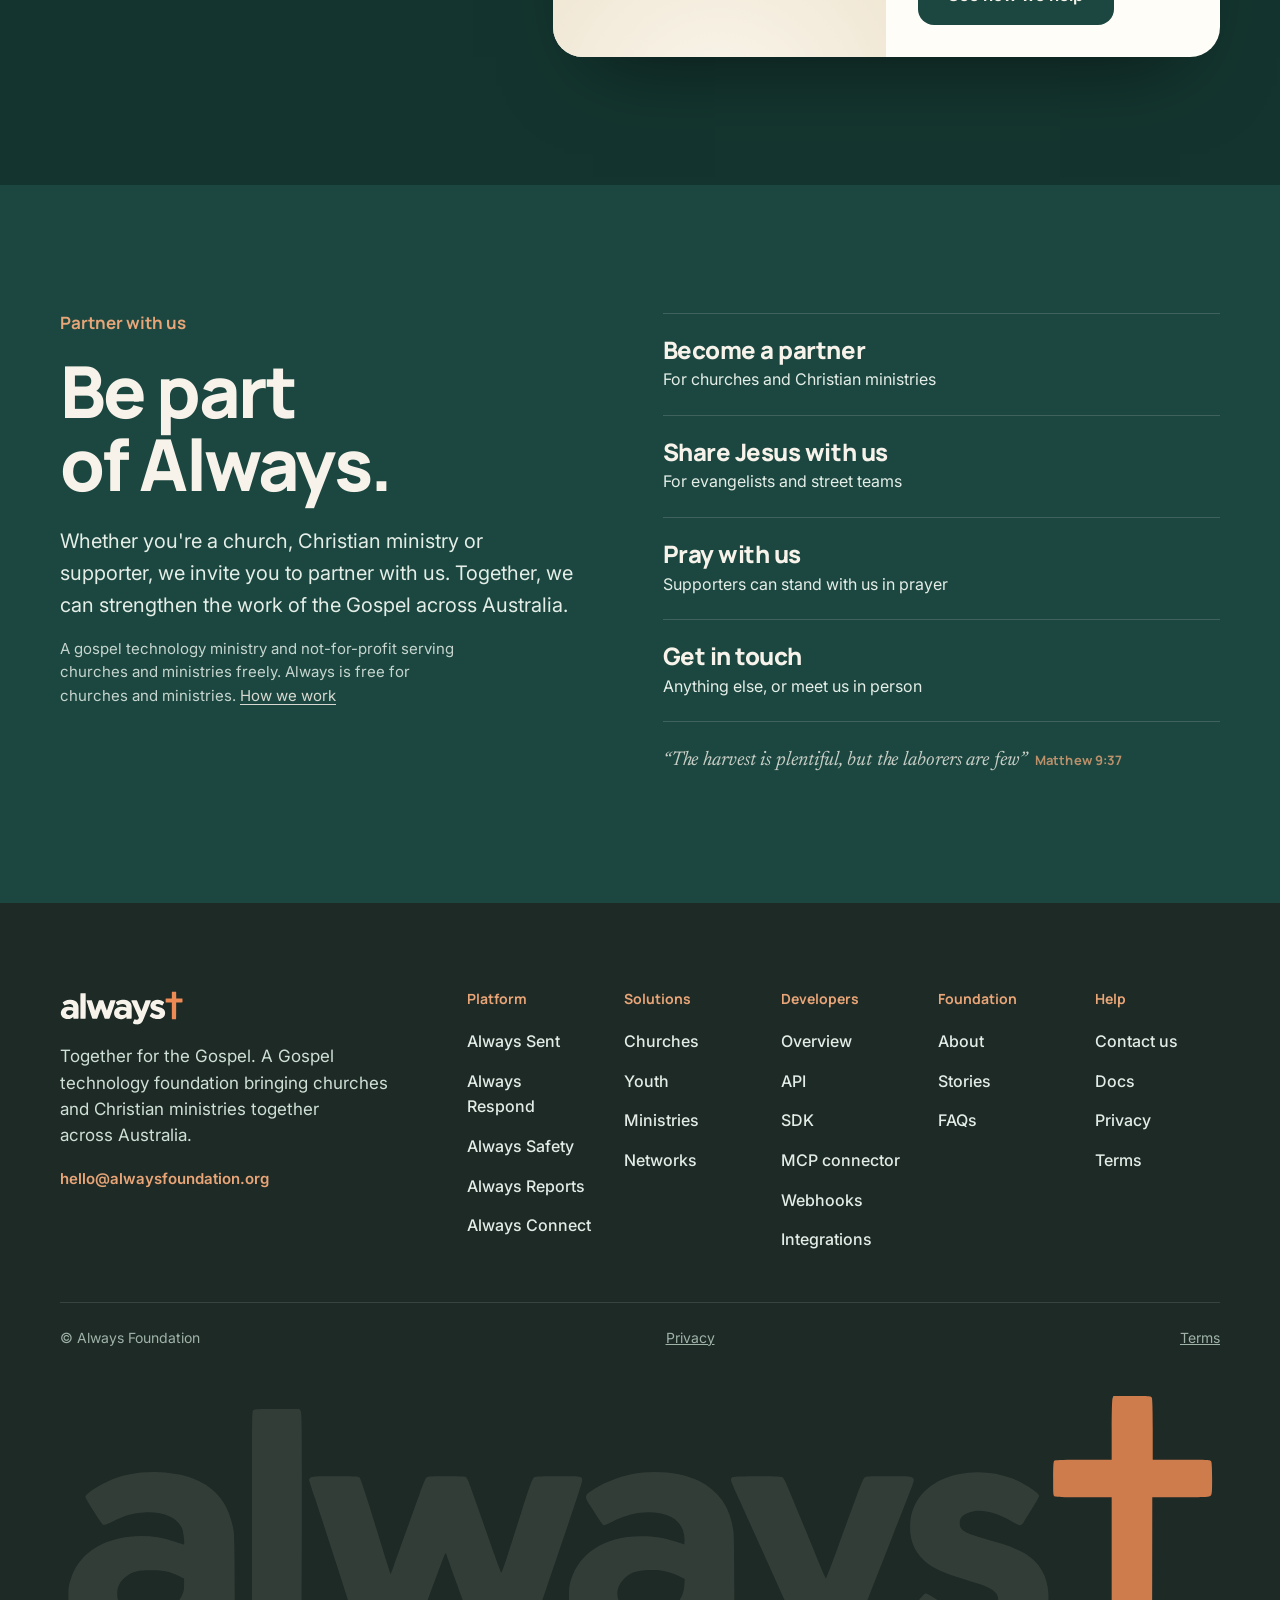
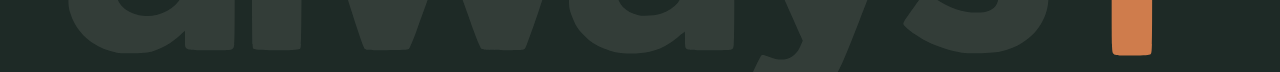
==== commit 10e54164: "feat: Always AI research note, product page, docs and FAQs Add Always AI as a research prototype: a " ====
--- a/index.html
+++ b/index.html
@@ -2093,6 +2093,24 @@
 .rp-tile-art { background: radial-gradient(120% 90% at 85% 10%, rgba(232,165,119,.28), transparent 60%), #14352F; display: flex; align-items: center; justify-content: center; }
 .rp-tile-art svg { width: 100%; height: 100%; }
 
+.ai-hero-in { max-width: 820px; }
+.ai-tag { display: inline-block; margin-left: 10px; padding: 3px 10px; border: 1px solid currentColor; border-radius: 999px; font-size: 13px; font-weight: 600; opacity: .85; }
+.ai-two { display: grid; grid-template-columns: 1fr 1fr; gap: 48px; }
+.ai-list { margin: 0 0 16px; padding-left: 20px; }
+.ai-list li { margin-bottom: 8px; font-size: 17px; line-height: 1.6; }
+.ai-stages { max-width: 760px; padding-left: 22px; }
+.ai-stages li { margin-bottom: 14px; font-size: 17px; line-height: 1.65; }
+.ai-faq { max-width: 820px; }
+.ai-faq details { border-bottom: 1px solid rgba(27,71,64,.16); padding: 16px 0; }
+.ai-faq summary { min-height: 32px; font-weight: 600; cursor: pointer; }
+.ai-faq p { margin: 10px 0 0; line-height: 1.65; }
+.ai-creed p { font-family: var(--serif); font-size: 20px !important; line-height: 1.7 !important; }
+.ai-creed .rx-note { font-family: var(--text); font-size: 14px !important; }
+@media (max-width: 760px) { .ai-two { grid-template-columns: 1fr; gap: 8px; } }
+
+.ai-tile-art { background: radial-gradient(110% 90% at 15% 10%, rgba(232,165,119,.2), transparent 60%), #1B4740; display: flex; align-items: center; justify-content: center; }
+.ai-tile-art svg { width: 100%; height: 100%; }
+
 .ig-hero h1 { max-width: 16ch; }
 .ig-legend { list-style: none; display: flex; flex-wrap: wrap; gap: 10px 22px; margin: 28px 0 0; padding: 0; color: var(--on-green); font-size: 15px; }
 .ig-legend li { display: inline-flex; align-items: center; gap: 8px; }
@@ -2595,7 +2613,7 @@
       <svg class="wm" viewBox="186 250 1328 366" role="img" aria-label="Always Foundation"><path fill="#F8F3EA" fill-rule="evenodd" d="M1030.8,608.4C1046.2,605.2 1061.0,596.1 1069.8,584.4C1077.9,573.6 1081.9,564.7 1101.5,514.5C1111.9,488.1 1128.3,446.2 1138.0,421.5C1147.8,396.8 1157.6,371.4 1160.0,365.2C1166.0,349.0 1167.7,350.0 1134.5,350.0C1109.8,350.0 1108.2,350.1 1106.6,351.9C1105.6,353.0 1101.7,362.3 1097.9,372.7C1094.1,383.0 1084.8,408.5 1077.3,429.2C1069.7,450.0 1063.2,467.0 1062.9,467.0C1062.5,467.0 1059.3,459.7 1055.7,450.8C1050.1,437.0 1029.3,386.6 1018.0,359.7C1016.3,355.5 1014.0,351.5 1013.0,351.0C1010.4,349.6 958.5,349.7 955.9,351.0C954.9,351.6 954.0,352.9 954.0,353.8C954.0,354.8 957.1,362.3 960.8,370.5C964.6,378.8 970.4,391.6 973.7,399.0C977.1,406.4 984.1,421.9 989.3,433.5C994.5,445.1 1006.2,470.9 1015.3,491.0C1024.3,511.1 1032.8,529.9 1034.0,532.8L1036.3,538.1L1033.5,544.6C1030.1,552.5 1024.9,557.3 1017.8,559.0C1011.6,560.5 1006.1,559.8 997.5,556.4C992.7,554.5 990.3,554.0 989.2,554.7C987.3,555.8 972.0,589.2 971.3,593.7C970.8,596.5 971.2,597.1 974.1,598.9C979.3,602.1 993.4,606.9 1001.9,608.4C1012.2,610.3 1021.6,610.3 1030.8,608.4ZM290.8,550.7C302.4,547.4 313.4,541.1 323.4,531.9L329.0,526.8L329.0,535.7C329.0,549.8 327.2,549.0 357.1,549.0C380.7,549.0 382.1,548.9 384.0,547.0C386.0,545.0 386.0,543.7 386.0,483.1C386.0,444.5 385.6,418.2 384.9,413.3C383.4,401.9 378.4,387.9 373.0,379.6C358.9,358.1 334.9,346.8 299.9,345.3C277.1,344.3 257.2,348.0 239.4,356.4C226.2,362.7 215.0,370.6 215.0,373.6C215.0,375.3 233.4,404.2 235.2,405.3C236.3,406.0 239.8,404.8 248.1,400.7C261.5,394.2 269.0,392.1 282.1,391.3C303.0,390.0 319.1,396.4 325.2,408.4C327.2,412.2 329.2,428.0 327.7,428.0C327.4,428.0 322.5,426.5 316.8,424.6C295.5,417.5 273.2,416.4 252.2,421.5C224.5,428.2 206.5,443.5 198.5,467.1C196.0,474.4 195.6,477.0 195.6,487.5C195.5,497.4 195.9,500.8 197.9,507.0C204.9,529.9 224.5,546.4 251.1,552.0C257.5,553.3 284.5,552.4 290.8,550.7ZM861.0,550.9C872.2,548.3 882.3,543.1 892.6,534.8C897.2,531.0 901.1,528.0 901.2,528.0C901.4,528.0 901.5,532.1 901.5,537.1C901.5,544.9 901.8,546.4 903.4,547.6C905.0,548.7 910.3,549.0 930.1,549.0C954.6,549.0 954.9,549.0 956.4,546.8C957.8,544.8 958.0,537.0 958.0,482.3C958.0,443.7 957.6,417.2 956.9,412.3C953.3,385.7 940.3,366.7 917.8,355.4C898.3,345.6 866.7,342.3 840.2,347.5C824.4,350.5 804.6,358.9 792.8,367.6C786.6,372.0 786.6,374.0 792.8,383.3C795.5,387.3 799.8,394.0 802.4,398.2C805.1,402.5 807.8,406.0 808.6,406.0C809.4,406.0 813.9,404.0 818.7,401.6C837.7,392.0 856.9,388.8 874.3,392.5C891.6,396.1 901.0,406.8 901.0,422.7C901.0,425.6 900.9,428.0 900.7,428.0C900.5,428.0 896.4,426.6 891.5,425.0C877.3,420.2 867.3,418.6 851.0,418.6C829.0,418.7 812.5,423.2 797.0,433.5C785.0,441.5 775.9,453.5 771.3,467.4C769.1,474.3 768.7,477.3 768.7,488.0C768.6,499.1 768.9,501.4 771.4,508.5C772.9,512.9 775.7,519.0 777.5,522.0C781.3,528.2 790.3,537.2 796.6,541.2C802.7,545.1 814.3,549.8 821.8,551.4C832.1,553.6 850.8,553.4 861.0,550.9ZM1262.7,550.6C1300.7,542.3 1323.0,511.4 1316.6,476.0C1314.6,464.6 1309.4,454.4 1302.1,447.1C1291.7,436.8 1278.0,430.6 1246.5,422.0C1221.5,415.1 1216.0,411.8 1216.0,403.5C1216.0,396.2 1221.1,392.0 1232.5,389.9C1243.3,387.9 1260.8,392.6 1275.7,401.7C1279.6,404.0 1283.8,406.0 1284.9,406.0C1286.2,406.0 1287.9,404.6 1289.4,402.2C1299.6,386.1 1307.0,373.7 1307.0,372.5C1307.0,369.2 1289.4,357.6 1276.7,352.6C1250.2,342.1 1217.5,342.8 1194.5,354.3C1173.0,365.0 1160.8,382.2 1159.4,403.8C1158.2,420.7 1162.9,434.0 1173.9,445.0C1184.4,455.4 1195.2,460.2 1237.6,473.0C1256.3,478.7 1263.4,486.5 1258.6,495.8C1254.9,503.0 1247.9,506.0 1235.0,506.0C1219.7,506.0 1204.7,500.8 1187.4,489.5C1182.2,486.1 1177.9,484.0 1176.6,484.2C1175.2,484.4 1171.1,489.3 1163.8,499.5C1149.3,519.8 1149.9,518.3 1154.1,522.6C1158.9,527.6 1172.1,536.3 1182.1,540.9C1192.1,545.6 1208.7,550.6 1218.5,551.9C1228.5,553.3 1254.1,552.5 1262.7,550.6ZM460.6,547.6C462.5,546.2 462.5,543.5 462.8,411.9C463.0,292.7 462.9,277.4 461.5,275.3L460.0,273.0L434.1,273.0C411.9,273.0 408.1,273.2 407.0,274.6C405.9,275.8 405.7,292.4 405.8,357.3C406.0,558.6 405.9,545.7 407.6,547.4C409.8,549.7 457.5,549.8 460.6,547.6ZM585.3,547.8C586.2,547.1 590.1,538.0 593.9,527.5C618.9,459.0 626.2,439.4 627.0,438.6C627.6,438.0 628.0,437.9 628.0,438.2C628.0,438.5 633.7,454.5 640.6,473.7C647.5,492.8 656.1,516.8 659.7,527.0C663.5,537.7 667.1,546.2 668.2,547.2C670.0,548.8 672.8,549.0 693.5,549.0C715.1,549.0 716.8,548.9 718.4,547.1C719.4,546.0 726.9,525.4 735.0,501.3C743.2,477.2 757.7,434.3 767.4,405.9C783.6,358.1 784.8,354.1 783.4,352.1C781.9,350.1 781.3,350.0 756.1,350.0C732.9,350.0 730.0,350.2 728.1,351.8C726.7,353.0 722.8,363.7 715.1,388.0C709.1,407.0 701.4,431.2 698.0,441.9C694.6,452.5 691.5,460.8 691.1,460.4C690.6,459.9 687.5,451.4 684.0,441.5C675.5,417.0 657.5,366.0 654.4,357.8C653.0,354.2 651.2,350.9 650.4,350.6C649.5,350.3 639.4,350.0 627.9,350.0C609.1,350.0 606.8,350.2 605.2,351.8C604.2,352.8 600.8,361.0 597.6,370.1C594.4,379.1 587.2,399.3 581.5,415.0C575.9,430.7 569.8,447.7 568.0,452.8C566.2,457.9 564.5,461.9 564.3,461.7C564.1,461.4 562.1,455.2 559.9,447.9C557.6,440.5 554.1,429.1 552.1,422.5C550.0,415.9 544.4,397.7 539.5,382.0C534.7,366.3 530.0,352.7 529.2,351.8C527.8,350.2 525.2,350.0 500.9,350.0C477.9,350.0 473.9,350.2 472.6,351.6C471.7,352.4 471.0,353.5 471.0,353.8C471.0,354.2 475.5,368.0 481.0,384.5C489.8,410.8 510.4,474.5 527.4,528.0C530.5,537.7 533.8,546.4 534.7,547.3C536.2,548.8 539.1,549.0 560.0,549.0C577.3,549.0 584.1,548.7 585.3,547.8ZM276.4,509.0C266.5,507.0 258.1,501.8 254.2,495.1C252.0,491.4 251.5,489.3 251.5,484.0C251.5,476.0 254.8,469.6 261.7,464.6C269.8,458.7 274.8,457.5 290.5,457.5C305.4,457.5 311.7,458.9 323.2,464.7L328.0,467.0L328.0,474.4C328.0,480.5 327.5,482.6 324.9,487.8C317.1,503.5 295.8,512.8 276.4,509.0ZM848.3,509.0C825.1,504.1 816.4,482.6 831.5,467.5C838.7,460.2 845.3,457.9 860.1,457.2C873.5,456.7 882.8,458.5 894.4,464.1L901.2,467.4L900.8,474.9C899.9,489.9 890.4,501.5 874.6,507.0C867.8,509.3 854.5,510.3 848.3,509.0Z"/><path fill="#EE8B54" d="M1434.5,553.6C1436.3,552.3 1436.4,549.1 1436.4,463.1L1436.5,374.0L1468.9,374.0C1497.7,374.0 1501.5,373.8 1503.2,372.3C1504.8,370.9 1505.0,368.9 1505.0,352.8C1505.0,342.3 1504.6,334.1 1504.0,332.9C1503.0,331.1 1501.5,331.0 1470.0,331.0L1437.0,331.0L1437.0,296.4C1437.0,274.5 1436.6,261.2 1436.0,259.9C1435.0,258.1 1433.7,258.0 1413.4,258.0L1392.0,258.0L1391.0,260.6C1390.4,262.0 1390.0,277.4 1390.0,297.1L1390.0,331.0L1357.7,331.0C1333.9,331.0 1325.1,331.3 1324.2,332.2C1323.3,333.1 1323.0,339.0 1323.0,352.7C1323.0,370.7 1323.1,372.0 1324.9,373.0C1326.2,373.6 1338.6,374.0 1358.4,374.0L1390.0,374.0L1390.0,462.5C1390.0,549.7 1390.0,551.0 1392.0,553.0C1393.9,554.9 1395.3,555.0 1413.3,555.0C1428.1,555.0 1433.1,554.7 1434.5,553.6Z"/></svg>
     </a>
     <nav aria-label="Main" id="main-nav"><ul>
-      <li class="dd dd-static"><button type="button" class="dd-btn" aria-expanded="false" aria-controls="dd-platform" data-group="platform">Platform</button><div class="dd-panel dd-wide" id="dd-platform"><div class="dd-layout"><a class="dd-feature" href="#/platform" data-route="platform"><span class="dd-f-k">Always Platform</span><b>Built once. Shared freely.</b><span class="dd-f-sw" aria-hidden="true"><i></i><i></i><i></i><i></i><i></i></span><span class="dd-f-l">See how it fits together</span></a><div class="dd-grid"><p class="dd-h">Modules</p><div class="dd-mods"><a href="#/app" data-route="app"><span class="dd-ic dd-ic-app" aria-hidden="true"><svg viewBox="0 0 24 24"><rect x="7" y="3" width="10" height="18" rx="2.5"/><path d="M10.5 18h3"/></svg></span><span class="dd-tx"><b>Always Sent</b><span>Share Jesus and walk with people</span></span></a><a href="#/respond" data-route="respond"><span class="dd-ic dd-ic-pages" aria-hidden="true"><svg viewBox="0 0 24 24"><rect x="4" y="4" width="6" height="6" rx="1"/><rect x="14" y="4" width="6" height="6" rx="1"/><rect x="4" y="14" width="6" height="6" rx="1"/><path d="M14 14h2v2h-2zM18 18h2v2h-2zM14 18h2M18 14h2"/></svg></span><span class="dd-tx"><b>Always Respond</b><span>Respond by QR, tap or link, in your name</span></span></a><a href="#/compliance" data-route="compliance"><span class="dd-ic dd-ic-compliance" aria-hidden="true"><svg viewBox="0 0 24 24"><path d="M12 3l7 3v5c0 4.5-3 8.2-7 10-4-1.8-7-5.5-7-10V6l7-3z"/><path d="M9 12l2 2 4-4"/></svg></span><span class="dd-tx"><b>Always Safety</b><span>Stay lawful, state by state</span></span></a><a href="#/reports" data-route="reports"><span class="dd-ic dd-ic-reports" aria-hidden="true"><svg viewBox="0 0 24 24"><path d="M5 20V11M10 20V6M15 20v-7M20 20V9"/></svg></span><span class="dd-tx"><b>Always Reports</b><span>Monthly reports for funders</span></span></a><a href="#/connect" data-route="connect"><span class="dd-ic dd-ic-connect" aria-hidden="true"><svg viewBox="0 0 24 24"><circle cx="6.5" cy="12" r="3"/><circle cx="17.5" cy="12" r="3"/><path d="M9.5 12h5"/></svg></span><span class="dd-tx"><b>Always Connect</b><span>Hand people on to a local church</span></span></a></div><a class="dd-sol-foot dd-int" href="#/integrations" data-route="integrations">Works with Elvanto, Planning Center, Humanitix and more <b>Integrations</b></a></div></div></div></li><li class="dd dd-static"><button type="button" class="dd-btn" aria-expanded="false" aria-controls="dd-solutions" data-group="solutions">Solutions</button><div class="dd-panel dd-wide dd-sol" id="dd-solutions"><div class="dd-layout dd-layout-sol"><div class="dd-sol-main"><div class="dd-list"><a href="#/churches" data-route="churches"><span class="dd-ic dd-ic-churches" aria-hidden="true"><svg viewBox="0 0 24 24"><path d="M12 3v4M10 5h4"/><path d="M5 21v-8l7-5 7 5v8"/><path d="M10 21v-4h4v4"/></svg></span><span class="dd-tx"><b>Churches</b><span>Welcome people near you</span></span></a><a href="#/youth" data-route="youth"><span class="dd-ic dd-ic-youth" aria-hidden="true"><svg viewBox="0 0 24 24"><path d="M12 3l2.4 5 5.6.8-4 3.9.9 5.5L12 15.6 7.1 18.2l.9-5.5-4-3.9 5.6-.8z"/></svg></span><span class="dd-tx"><b>Youth</b><span>Safe, compliant, welcoming</span></span></a><a href="#/ministries" data-route="ministries"><span class="dd-ic dd-ic-ministries" aria-hidden="true"><svg viewBox="0 0 24 24"><path d="M4 8a2 2 0 002-2h12a2 2 0 002 2v8a2 2 0 00-2 2H6a2 2 0 00-2-2z"/><path d="M12 9v6"/></svg></span><span class="dd-tx"><b>Ministries</b><span>Events, tours and street teams</span></span></a><a href="#/networks" data-route="networks"><span class="dd-ic dd-ic-networks" aria-hidden="true"><svg viewBox="0 0 24 24"><circle cx="12" cy="5" r="2"/><circle cx="5" cy="18" r="2"/><circle cx="19" cy="18" r="2"/><path d="M11 7l-5 9M13 7l5 9M7 18h10"/></svg></span><span class="dd-tx"><b>Networks</b><span>Denominations and tech platforms</span></span></a></div><a class="dd-sol-foot" href="#/contact">Not sure which fits? <b>Talk to us</b></a></div><a class="dd-story" href="#/uen"><span class="dd-story-img" aria-hidden="true"></span><span class="dd-f-k">Story</span><b>UEN</b><span>A Christian gaming ministry and our founding design partner.</span><span class="dd-f-l">Read the story</span></a></div></div></li><li><a href="#/developers" data-route="developers">Developers</a></li><li><a href="#/stories" data-route="stories">Stories</a></li><li><a href="#/docs/introduction" data-route="docs">Docs</a></li><li><a href="#/about" data-route="about">About</a></li>
+      <li class="dd dd-static"><button type="button" class="dd-btn" aria-expanded="false" aria-controls="dd-platform" data-group="platform">Platform</button><div class="dd-panel dd-wide" id="dd-platform"><div class="dd-layout"><a class="dd-feature" href="#/platform" data-route="platform"><span class="dd-f-k">Always Platform</span><b>Built once. Shared freely.</b><span class="dd-f-sw" aria-hidden="true"><i></i><i></i><i></i><i></i><i></i></span><span class="dd-f-l">See how it fits together</span></a><div class="dd-grid"><p class="dd-h">Modules</p><div class="dd-mods"><a href="#/app" data-route="app"><span class="dd-ic dd-ic-app" aria-hidden="true"><svg viewBox="0 0 24 24"><rect x="7" y="3" width="10" height="18" rx="2.5"/><path d="M10.5 18h3"/></svg></span><span class="dd-tx"><b>Always Sent</b><span>Share Jesus and walk with people</span></span></a><a href="#/respond" data-route="respond"><span class="dd-ic dd-ic-pages" aria-hidden="true"><svg viewBox="0 0 24 24"><rect x="4" y="4" width="6" height="6" rx="1"/><rect x="14" y="4" width="6" height="6" rx="1"/><rect x="4" y="14" width="6" height="6" rx="1"/><path d="M14 14h2v2h-2zM18 18h2v2h-2zM14 18h2M18 14h2"/></svg></span><span class="dd-tx"><b>Always Respond</b><span>Respond by QR, tap or link, in your name</span></span></a><a href="#/compliance" data-route="compliance"><span class="dd-ic dd-ic-compliance" aria-hidden="true"><svg viewBox="0 0 24 24"><path d="M12 3l7 3v5c0 4.5-3 8.2-7 10-4-1.8-7-5.5-7-10V6l7-3z"/><path d="M9 12l2 2 4-4"/></svg></span><span class="dd-tx"><b>Always Safety</b><span>Stay lawful, state by state</span></span></a><a href="#/reports" data-route="reports"><span class="dd-ic dd-ic-reports" aria-hidden="true"><svg viewBox="0 0 24 24"><path d="M5 20V11M10 20V6M15 20v-7M20 20V9"/></svg></span><span class="dd-tx"><b>Always Reports</b><span>Monthly reports for funders</span></span></a><a href="#/connect" data-route="connect"><span class="dd-ic dd-ic-connect" aria-hidden="true"><svg viewBox="0 0 24 24"><circle cx="6.5" cy="12" r="3"/><circle cx="17.5" cy="12" r="3"/><path d="M9.5 12h5"/></svg></span><span class="dd-tx"><b>Always Connect</b><span>Hand people on to a local church</span></span></a></div><a class="dd-sol-foot dd-int" href="#/ai" data-route="ai">Open, private AI for churches, in research <b>Always AI</b></a><a class="dd-sol-foot dd-int" href="#/integrations" data-route="integrations">Works with Elvanto, Planning Center, Humanitix and more <b>Integrations</b></a></div></div></div></li><li class="dd dd-static"><button type="button" class="dd-btn" aria-expanded="false" aria-controls="dd-solutions" data-group="solutions">Solutions</button><div class="dd-panel dd-wide dd-sol" id="dd-solutions"><div class="dd-layout dd-layout-sol"><div class="dd-sol-main"><div class="dd-list"><a href="#/churches" data-route="churches"><span class="dd-ic dd-ic-churches" aria-hidden="true"><svg viewBox="0 0 24 24"><path d="M12 3v4M10 5h4"/><path d="M5 21v-8l7-5 7 5v8"/><path d="M10 21v-4h4v4"/></svg></span><span class="dd-tx"><b>Churches</b><span>Welcome people near you</span></span></a><a href="#/youth" data-route="youth"><span class="dd-ic dd-ic-youth" aria-hidden="true"><svg viewBox="0 0 24 24"><path d="M12 3l2.4 5 5.6.8-4 3.9.9 5.5L12 15.6 7.1 18.2l.9-5.5-4-3.9 5.6-.8z"/></svg></span><span class="dd-tx"><b>Youth</b><span>Safe, compliant, welcoming</span></span></a><a href="#/ministries" data-route="ministries"><span class="dd-ic dd-ic-ministries" aria-hidden="true"><svg viewBox="0 0 24 24"><path d="M4 8a2 2 0 002-2h12a2 2 0 002 2v8a2 2 0 00-2 2H6a2 2 0 00-2-2z"/><path d="M12 9v6"/></svg></span><span class="dd-tx"><b>Ministries</b><span>Events, tours and street teams</span></span></a><a href="#/networks" data-route="networks"><span class="dd-ic dd-ic-networks" aria-hidden="true"><svg viewBox="0 0 24 24"><circle cx="12" cy="5" r="2"/><circle cx="5" cy="18" r="2"/><circle cx="19" cy="18" r="2"/><path d="M11 7l-5 9M13 7l5 9M7 18h10"/></svg></span><span class="dd-tx"><b>Networks</b><span>Denominations and tech platforms</span></span></a></div><a class="dd-sol-foot" href="#/contact">Not sure which fits? <b>Talk to us</b></a></div><a class="dd-story" href="#/uen"><span class="dd-story-img" aria-hidden="true"></span><span class="dd-f-k">Story</span><b>UEN</b><span>A Christian gaming ministry and our founding design partner.</span><span class="dd-f-l">Read the story</span></a></div></div></li><li><a href="#/developers" data-route="developers">Developers</a></li><li><a href="#/stories" data-route="stories">Stories</a></li><li><a href="#/docs/introduction" data-route="docs">Docs</a></li><li><a href="#/about" data-route="about">About</a></li>
     </ul><div class="nav-foot"><div class="nav-more"><a href="#/faq">FAQs</a><a href="#/contact">Contact</a></div><a class="btn btn-peach nav-cta" href="#/join">Partner with Always</a></div></nav>
     <a class="btn btn-peach" href="#/join">Partner with Always</a>
     <button class="menu-btn" type="button" aria-expanded="false" aria-controls="main-nav" onclick="toggleMenu()"><span>Menu</span><i aria-hidden="true"></i></button>
@@ -2735,6 +2753,16 @@
           <a class="cs-more" href="#/pprl">Read the case study</a>
         </div>
       </li>
+
+      <li class="cs-tile cs-tile-ai">
+        <div class="cs-img ai-tile-art" aria-hidden="true"><svg viewBox="0 0 400 260"><rect x="70" y="50" width="260" height="160" rx="14" fill="none" stroke="rgba(255,253,248,.35)" stroke-width="2"/><rect x="92" y="78" width="150" height="14" rx="7" fill="rgba(255,253,248,.55)"/><rect x="92" y="104" width="200" height="14" rx="7" fill="rgba(255,253,248,.3)"/><rect x="158" y="140" width="150" height="14" rx="7" fill="#E8A577"/><rect x="198" y="166" width="110" height="14" rx="7" fill="rgba(232,165,119,.6)"/></svg></div>
+        <div class="cs-text">
+          <p class="cs-name">Research note</p>
+          <h3>An open, private assistant for churches.</h3>
+          <p>Open-weights AI with the Nicene Creed built in, a published prompt checker, and honest criteria for whether it is good enough to offer.</p>
+          <a class="cs-more" href="#/ai-research">Read the research</a>
+        </div>
+      </li>
 </ul>
   
   
@@ -2873,7 +2901,7 @@
     <div class="dnav-head"><b>Contents</b><button type="button" class="dnav-x" id="dnav-x" aria-label="Close contents"><svg viewBox="0 0 24 24" width="20" height="20" fill="none" stroke="currentColor" stroke-width="2" stroke-linecap="round"><path d="M6 6l12 12M18 6L6 18"/></svg></button></div>
     <label class="skip" for="dsq">Search the docs</label>
     <input class="dsearch" id="dsq" type="search" placeholder="Search the docs">
-    <div id="dnavlist"><details class="dsec"><summary class="dgroup">Get started<span class="dcount">4</span></summary><ul><li><a href="#/docs/introduction" data-slug="introduction">Welcome</a></li><li><a href="#/docs/how-it-works" data-slug="how-it-works">How it works</a></li><li><a href="#/docs/joining" data-slug="joining">Partner with Always</a></li><li><a href="#/docs/glossary" data-slug="glossary">Glossary</a></li></ul></details><div class="dsec dsolo"><ul><li><a href="#/docs/app" data-slug="app">Always Sent</a></li></ul></div><div class="dsec dsolo"><ul><li><a href="#/docs/senders" data-slug="senders">Always Respond</a></li></ul></div><details class="dsec"><summary class="dgroup">Always Connect<span class="dcount">2</span></summary><ul><li><a href="#/docs/inbox" data-slug="inbox">Always Connect</a></li><li><a href="#/docs/always-agent" data-slug="always-agent">Agents</a></li></ul></details><details class="dsec"><summary class="dgroup">Always Safety<span class="dcount">2</span></summary><ul><li><a href="#/docs/compliance-overview" data-slug="compliance-overview">Always Safety</a></li><li><a href="#/docs/compliance-api" data-slug="compliance-api">Safety API for platforms</a></li></ul></details><div class="dsec dsolo"><ul><li><a href="#/docs/results" data-slug="results">Reports for your funders</a></li></ul></div><div class="dsec dsolo"><ul><li><a href="#/docs/integrations" data-slug="integrations">Integrations</a></li></ul></div><details class="dsec"><summary class="dgroup">Developers<span class="dcount">5</span></summary><ul><li><a href="#/docs/api" data-slug="api">API and webhooks</a></li><li><a href="#/docs/sdk" data-slug="sdk">SDK</a></li><li><a href="#/docs/standard" data-slug="standard">Handoff standard and consent</a></li><li><a href="#/docs/feed" data-slug="feed">Church feed and AI assistants</a></li><li><a href="#/docs/youversion" data-slug="youversion">Scripture with YouVersion</a></li></ul></details><details class="dsec"><summary class="dgroup">Trust and privacy<span class="dcount">4</span></summary><ul><li><a href="#/docs/privacy" data-slug="privacy">Privacy</a></li><li><a href="#/docs/security" data-slug="security">Security and AI</a></li><li><a href="#/docs/young-people" data-slug="young-people">Children and young people</a></li><li><a href="#/docs/terms" data-slug="terms">Terms and policies</a></li></ul></details><details class="dsec"><summary class="dgroup">The foundation<span class="dcount">2</span></summary><ul><li><a href="#/docs/governance" data-slug="governance">Governance and open source</a></li><li><a href="#/docs/brand" data-slug="brand">Brand and logo</a></li></ul></details></div>
+    <div id="dnavlist"><details class="dsec"><summary class="dgroup">Get started<span class="dcount">4</span></summary><ul><li><a href="#/docs/introduction" data-slug="introduction">Welcome</a></li><li><a href="#/docs/how-it-works" data-slug="how-it-works">How it works</a></li><li><a href="#/docs/joining" data-slug="joining">Partner with Always</a></li><li><a href="#/docs/glossary" data-slug="glossary">Glossary</a></li></ul></details><div class="dsec dsolo"><ul><li><a href="#/docs/app" data-slug="app">Always Sent</a></li></ul></div><div class="dsec dsolo"><ul><li><a href="#/docs/senders" data-slug="senders">Always Respond</a></li></ul></div><details class="dsec"><summary class="dgroup">Always Connect<span class="dcount">2</span></summary><ul><li><a href="#/docs/inbox" data-slug="inbox">Always Connect</a></li><li><a href="#/docs/always-agent" data-slug="always-agent">Agents</a></li></ul></details><details class="dsec"><summary class="dgroup">Always Safety<span class="dcount">2</span></summary><ul><li><a href="#/docs/compliance-overview" data-slug="compliance-overview">Always Safety</a></li><li><a href="#/docs/compliance-api" data-slug="compliance-api">Safety API for platforms</a></li></ul></details><div class="dsec dsolo"><ul><li><a href="#/docs/results" data-slug="results">Reports for your funders</a></li></ul></div><div class="dsec dsolo"><ul><li><a href="#/docs/always-ai" data-slug="always-ai">Always AI (research)</a></li></ul></div><div class="dsec dsolo"><ul><li><a href="#/docs/integrations" data-slug="integrations">Integrations</a></li></ul></div><details class="dsec"><summary class="dgroup">Developers<span class="dcount">5</span></summary><ul><li><a href="#/docs/api" data-slug="api">API and webhooks</a></li><li><a href="#/docs/sdk" data-slug="sdk">SDK</a></li><li><a href="#/docs/standard" data-slug="standard">Handoff standard and consent</a></li><li><a href="#/docs/feed" data-slug="feed">Church feed and AI assistants</a></li><li><a href="#/docs/youversion" data-slug="youversion">Scripture with YouVersion</a></li></ul></details><details class="dsec"><summary class="dgroup">Trust and privacy<span class="dcount">4</span></summary><ul><li><a href="#/docs/privacy" data-slug="privacy">Privacy</a></li><li><a href="#/docs/security" data-slug="security">Security and AI</a></li><li><a href="#/docs/young-people" data-slug="young-people">Children and young people</a></li><li><a href="#/docs/terms" data-slug="terms">Terms and policies</a></li></ul></details><details class="dsec"><summary class="dgroup">The foundation<span class="dcount">2</span></summary><ul><li><a href="#/docs/governance" data-slug="governance">Governance and open source</a></li><li><a href="#/docs/brand" data-slug="brand">Brand and logo</a></li></ul></details></div>
   </aside>
   <div style="min-width:0"><button type="button" class="dbar" id="dbar" aria-expanded="false" aria-controls="dnav"><span class="dbar-ic" aria-hidden="true"><svg viewBox="0 0 24 24" width="18" height="18" fill="none" stroke="currentColor" stroke-width="2" stroke-linecap="round"><path d="M4 7h16M4 12h16M4 17h10"/></svg></span><span class="dbar-tx"><span class="dbar-k" id="dbar-g">Docs</span><b id="dbar-t">Welcome</b></span><span class="dbar-go">Contents</span></button>
   <article class="prose" id="doc"></article></div>
@@ -2994,7 +3022,7 @@
   <div><h2>Open it on your phone.</h2><p>Free for every Christian. Add it to your home screen and it works like any other app.</p><div class="pg-cta"><a class="btn btn-peach" href="https://app.alwaysfoundation.org">Open Always Sent</a><a class="btn btn-ghost" href="#/join/evangelist">For street teams and ministries</a></div></div>
   <span class="ap-qr-lg"><svg class="ap-qr-svg" role="img" aria-label="QR code for app.alwaysfoundation.org" viewBox="0 0 33 33" xmlns="http://www.w3.org/2000/svg"><rect width="33" height="33" fill="#fff"/><path d="M2 2h1v1h-1zM3 2h1v1h-1zM4 2h1v1h-1zM5 2h1v1h-1zM6 2h1v1h-1zM7 2h1v1h-1zM8 2h1v1h-1zM10 2h1v1h-1zM11 2h1v1h-1zM13 2h1v1h-1zM17 2h1v1h-1zM18 2h1v1h-1zM19 2h1v1h-1zM20 2h1v1h-1zM24 2h1v1h-1zM25 2h1v1h-1zM26 2h1v1h-1zM27 2h1v1h-1zM28 2h1v1h-1zM29 2h1v1h-1zM30 2h1v1h-1zM2 3h1v1h-1zM8 3h1v1h-1zM10 3h1v1h-1zM12 3h1v1h-1zM18 3h1v1h-1zM21 3h1v1h-1zM22 3h1v1h-1zM24 3h1v1h-1zM30 3h1v1h-1zM2 4h1v1h-1zM4 4h1v1h-1zM5 4h1v1h-1zM6 4h1v1h-1zM8 4h1v1h-1zM10 4h1v1h-1zM11 4h1v1h-1zM14 4h1v1h-1zM17 4h1v1h-1zM18 4h1v1h-1zM20 4h1v1h-1zM22 4h1v1h-1zM24 4h1v1h-1zM26 4h1v1h-1zM27 4h1v1h-1zM28 4h1v1h-1zM30 4h1v1h-1zM2 5h1v1h-1zM4 5h1v1h-1zM5 5h1v1h-1zM6 5h1v1h-1zM8 5h1v1h-1zM11 5h1v1h-1zM13 5h1v1h-1zM14 5h1v1h-1zM18 5h1v1h-1zM19 5h1v1h-1zM21 5h1v1h-1zM22 5h1v1h-1zM24 5h1v1h-1zM26 5h1v1h-1zM27 5h1v1h-1zM28 5h1v1h-1zM30 5h1v1h-1zM2 6h1v1h-1zM4 6h1v1h-1zM5 6h1v1h-1zM6 6h1v1h-1zM8 6h1v1h-1zM10 6h1v1h-1zM11 6h1v1h-1zM12 6h1v1h-1zM16 6h1v1h-1zM17 6h1v1h-1zM18 6h1v1h-1zM19 6h1v1h-1zM20 6h1v1h-1zM21 6h1v1h-1zM24 6h1v1h-1zM26 6h1v1h-1zM27 6h1v1h-1zM28 6h1v1h-1zM30 6h1v1h-1zM2 7h1v1h-1zM8 7h1v1h-1zM11 7h1v1h-1zM12 7h1v1h-1zM14 7h1v1h-1zM17 7h1v1h-1zM18 7h1v1h-1zM19 7h1v1h-1zM20 7h1v1h-1zM22 7h1v1h-1zM24 7h1v1h-1zM30 7h1v1h-1zM2 8h1v1h-1zM3 8h1v1h-1zM4 8h1v1h-1zM5 8h1v1h-1zM6 8h1v1h-1zM7 8h1v1h-1zM8 8h1v1h-1zM10 8h1v1h-1zM12 8h1v1h-1zM14 8h1v1h-1zM16 8h1v1h-1zM18 8h1v1h-1zM20 8h1v1h-1zM22 8h1v1h-1zM24 8h1v1h-1zM25 8h1v1h-1zM26 8h1v1h-1zM27 8h1v1h-1zM28 8h1v1h-1zM29 8h1v1h-1zM30 8h1v1h-1zM11 9h1v1h-1zM13 9h1v1h-1zM15 9h1v1h-1zM17 9h1v1h-1zM18 9h1v1h-1zM21 9h1v1h-1zM2 10h1v1h-1zM5 10h1v1h-1zM6 10h1v1h-1zM7 10h1v1h-1zM8 10h1v1h-1zM9 10h1v1h-1zM10 10h1v1h-1zM12 10h1v1h-1zM13 10h1v1h-1zM15 10h1v1h-1zM19 10h1v1h-1zM21 10h1v1h-1zM22 10h1v1h-1zM23 10h1v1h-1zM26 10h1v1h-1zM28 10h1v1h-1zM29 10h1v1h-1zM30 10h1v1h-1zM2 11h1v1h-1zM3 11h1v1h-1zM7 11h1v1h-1zM9 11h1v1h-1zM14 11h1v1h-1zM15 11h1v1h-1zM18 11h1v1h-1zM21 11h1v1h-1zM25 11h1v1h-1zM26 11h1v1h-1zM28 11h1v1h-1zM29 11h1v1h-1zM5 12h1v1h-1zM8 12h1v1h-1zM9 12h1v1h-1zM10 12h1v1h-1zM15 12h1v1h-1zM17 12h1v1h-1zM18 12h1v1h-1zM19 12h1v1h-1zM23 12h1v1h-1zM25 12h1v1h-1zM28 12h1v1h-1zM2 13h1v1h-1zM4 13h1v1h-1zM5 13h1v1h-1zM10 13h1v1h-1zM11 13h1v1h-1zM14 13h1v1h-1zM15 13h1v1h-1zM18 13h1v1h-1zM19 13h1v1h-1zM20 13h1v1h-1zM21 13h1v1h-1zM22 13h1v1h-1zM23 13h1v1h-1zM24 13h1v1h-1zM27 13h1v1h-1zM30 13h1v1h-1zM4 14h1v1h-1zM5 14h1v1h-1zM6 14h1v1h-1zM8 14h1v1h-1zM9 14h1v1h-1zM10 14h1v1h-1zM12 14h1v1h-1zM13 14h1v1h-1zM14 14h1v1h-1zM15 14h1v1h-1zM17 14h1v1h-1zM18 14h1v1h-1zM22 14h1v1h-1zM24 14h1v1h-1zM25 14h1v1h-1zM30 14h1v1h-1zM6 15h1v1h-1zM12 15h1v1h-1zM13 15h1v1h-1zM15 15h1v1h-1zM16 15h1v1h-1zM18 15h1v1h-1zM19 15h1v1h-1zM20 15h1v1h-1zM24 15h1v1h-1zM26 15h1v1h-1zM27 15h1v1h-1zM28 15h1v1h-1zM29 15h1v1h-1zM30 15h1v1h-1zM4 16h1v1h-1zM5 16h1v1h-1zM6 16h1v1h-1zM7 16h1v1h-1zM8 16h1v1h-1zM10 16h1v1h-1zM12 16h1v1h-1zM14 16h1v1h-1zM15 16h1v1h-1zM18 16h1v1h-1zM20 16h1v1h-1zM21 16h1v1h-1zM26 16h1v1h-1zM28 16h1v1h-1zM30 16h1v1h-1zM3 17h1v1h-1zM6 17h1v1h-1zM7 17h1v1h-1zM9 17h1v1h-1zM10 17h1v1h-1zM12 17h1v1h-1zM13 17h1v1h-1zM14 17h1v1h-1zM17 17h1v1h-1zM21 17h1v1h-1zM24 17h1v1h-1zM26 17h1v1h-1zM28 17h1v1h-1zM30 17h1v1h-1zM2 18h1v1h-1zM4 18h1v1h-1zM5 18h1v1h-1zM6 18h1v1h-1zM8 18h1v1h-1zM9 18h1v1h-1zM11 18h1v1h-1zM16 18h1v1h-1zM22 18h1v1h-1zM27 18h1v1h-1zM2 19h1v1h-1zM7 19h1v1h-1zM11 19h1v1h-1zM14 19h1v1h-1zM15 19h1v1h-1zM16 19h1v1h-1zM18 19h1v1h-1zM20 19h1v1h-1zM21 19h1v1h-1zM22 19h1v1h-1zM23 19h1v1h-1zM26 19h1v1h-1zM28 19h1v1h-1zM29 19h1v1h-1zM2 20h1v1h-1zM3 20h1v1h-1zM8 20h1v1h-1zM9 20h1v1h-1zM10 20h1v1h-1zM11 20h1v1h-1zM14 20h1v1h-1zM17 20h1v1h-1zM21 20h1v1h-1zM24 20h1v1h-1zM25 20h1v1h-1zM26 20h1v1h-1zM27 20h1v1h-1zM30 20h1v1h-1zM2 21h1v1h-1zM3 21h1v1h-1zM5 21h1v1h-1zM9 21h1v1h-1zM11 21h1v1h-1zM12 21h1v1h-1zM13 21h1v1h-1zM16 21h1v1h-1zM17 21h1v1h-1zM18 21h1v1h-1zM22 21h1v1h-1zM23 21h1v1h-1zM24 21h1v1h-1zM26 21h1v1h-1zM27 21h1v1h-1zM28 21h1v1h-1zM2 22h1v1h-1zM3 22h1v1h-1zM5 22h1v1h-1zM6 22h1v1h-1zM8 22h1v1h-1zM11 22h1v1h-1zM12 22h1v1h-1zM14 22h1v1h-1zM15 22h1v1h-1zM16 22h1v1h-1zM17 22h1v1h-1zM18 22h1v1h-1zM19 22h1v1h-1zM21 22h1v1h-1zM22 22h1v1h-1zM23 22h1v1h-1zM24 22h1v1h-1zM25 22h1v1h-1zM26 22h1v1h-1zM27 22h1v1h-1zM28 22h1v1h-1zM29 22h1v1h-1zM10 23h1v1h-1zM12 23h1v1h-1zM14 23h1v1h-1zM16 23h1v1h-1zM17 23h1v1h-1zM19 23h1v1h-1zM20 23h1v1h-1zM21 23h1v1h-1zM22 23h1v1h-1zM26 23h1v1h-1zM27 23h1v1h-1zM2 24h1v1h-1zM3 24h1v1h-1zM4 24h1v1h-1zM5 24h1v1h-1zM6 24h1v1h-1zM7 24h1v1h-1zM8 24h1v1h-1zM10 24h1v1h-1zM11 24h1v1h-1zM12 24h1v1h-1zM13 24h1v1h-1zM14 24h1v1h-1zM16 24h1v1h-1zM17 24h1v1h-1zM21 24h1v1h-1zM22 24h1v1h-1zM24 24h1v1h-1zM26 24h1v1h-1zM27 24h1v1h-1zM2 25h1v1h-1zM8 25h1v1h-1zM10 25h1v1h-1zM14 25h1v1h-1zM16 25h1v1h-1zM17 25h1v1h-1zM18 25h1v1h-1zM19 25h1v1h-1zM20 25h1v1h-1zM21 25h1v1h-1zM22 25h1v1h-1zM26 25h1v1h-1zM30 25h1v1h-1zM2 26h1v1h-1zM4 26h1v1h-1zM5 26h1v1h-1zM6 26h1v1h-1zM8 26h1v1h-1zM10 26h1v1h-1zM14 26h1v1h-1zM15 26h1v1h-1zM16 26h1v1h-1zM17 26h1v1h-1zM20 26h1v1h-1zM21 26h1v1h-1zM22 26h1v1h-1zM23 26h1v1h-1zM24 26h1v1h-1zM25 26h1v1h-1zM26 26h1v1h-1zM27 26h1v1h-1zM29 26h1v1h-1zM30 26h1v1h-1zM2 27h1v1h-1zM4 27h1v1h-1zM5 27h1v1h-1zM6 27h1v1h-1zM8 27h1v1h-1zM10 27h1v1h-1zM13 27h1v1h-1zM14 27h1v1h-1zM17 27h1v1h-1zM18 27h1v1h-1zM19 27h1v1h-1zM20 27h1v1h-1zM22 27h1v1h-1zM23 27h1v1h-1zM25 27h1v1h-1zM30 27h1v1h-1zM2 28h1v1h-1zM4 28h1v1h-1zM5 28h1v1h-1zM6 28h1v1h-1zM8 28h1v1h-1zM11 28h1v1h-1zM12 28h1v1h-1zM13 28h1v1h-1zM14 28h1v1h-1zM17 28h1v1h-1zM19 28h1v1h-1zM21 28h1v1h-1zM22 28h1v1h-1zM23 28h1v1h-1zM25 28h1v1h-1zM26 28h1v1h-1zM28 28h1v1h-1zM29 28h1v1h-1zM30 28h1v1h-1zM2 29h1v1h-1zM8 29h1v1h-1zM13 29h1v1h-1zM15 29h1v1h-1zM17 29h1v1h-1zM20 29h1v1h-1zM21 29h1v1h-1zM24 29h1v1h-1zM25 29h1v1h-1zM26 29h1v1h-1zM27 29h1v1h-1zM28 29h1v1h-1zM30 29h1v1h-1zM2 30h1v1h-1zM3 30h1v1h-1zM4 30h1v1h-1zM5 30h1v1h-1zM6 30h1v1h-1zM7 30h1v1h-1zM8 30h1v1h-1zM10 30h1v1h-1zM16 30h1v1h-1zM21 30h1v1h-1zM22 30h1v1h-1zM25 30h1v1h-1zM26 30h1v1h-1z" fill="#14352F"/></svg></span>
 </div></section></div>
-<div class="page" id="page-faq" hidden><section class="page-hero"><div class="wrap"><h1>FAQs</h1><p>Short answers to the questions we hear most.</p></div></section><section class="sec pg-sec"><div class="wrap pg-faq"><nav class="pg-faq-nav" aria-label="FAQ topics"><a href="#faq-0" data-faq="0">About Always</a><a href="#faq-1" data-faq="1">For churches</a><a href="#faq-2" data-faq="2">For ministries and events</a><a href="#faq-3" data-faq="3">For people who respond</a><a href="#faq-4" data-faq="4">Always Sent</a><a href="#faq-5" data-faq="5">Privacy and safety</a><a href="#faq-6" data-faq="6">Open source</a><a href="#faq-7" data-faq="7">Supporters and builders</a></nav><div><div class="pg-faq-g" id="faq-0"><h2>About Always</h2><details><summary>What is the Always Foundation?</summary><p>A gospel technology ministry and not-for-profit serving churches and ministries freely. We bring churches and Christian ministries across Australia together for the Gospel. We serve quietly in the background, building practical tools once and sharing them freely, so ministries spend less time on administration and more time making disciples.</p></details><details><summary>Are you a gospel ministry or a mercy ministry?</summary><p>Neither, directly. We are a ministry that serves ministries. In Acts 6 the early church appointed people to carry the practical work so the apostles could devote themselves to prayer and the word, and the Gospel spread. We play that role for the wider Church: we exist to equip the saints for the work of ministry (Ephesians 4:12). We are not on the frontline. We stand behind it.</p></details><details><summary>What does Always do for a church or ministry?</summary><p>Three things. We equip, with Always Sent and Always Respond, your own branded way for people to respond. We support, with Always Safety and Always Reports, so the administration is lighter. And we connect, with Always Connect, so everyone who says yes to Jesus can be welcomed by a local church.</p></details><details><summary>Who can become a partner?</summary><p>Churches and Christian ministries. Partners affirm the Nicene Creed (AD 381), so churches across denominations can serve together on the historic faith. Our partner churches and ministries help shape what we build through feedback and shared standards. Supporters can stand with us in prayer.</p></details><details><summary>What is Always Platform?</summary><p>One open-source platform with one sign-in and shared data. Partners switch on the modules they need: Always Sent, Always Respond, Always Safety, Always Reports and Always Connect. Like YouVersion, there are tools people use every day and an open platform underneath that others can build on.</p></details><details><summary>Why modules?</summary><p>Every ministry is different. Start with the one you need, perhaps Always Safety, and add others as you grow. Because every module runs on the same platform, your team signs in once and your information works together, with nothing to move later.</p></details><details><summary>Who runs it?</summary><p>The Always Foundation: a gospel technology ministry and not-for-profit serving churches and ministries freely. It is being established in Australia. Churches and ministries that affirm the Nicene Creed are its partners.</p></details><details><summary>Is it only for one denomination?</summary><p>No. Evangelical and Pentecostal churches and ministries across denominations and networks take part, on the common ground of the Nicene Creed.</p></details><details><summary>Is Always Platform only in Australia?</summary><p>Our focus is Australia. The technology is open source, so churches and ministries in other countries are welcome to use it.</p></details><details><summary>Do I need an account?</summary><p>Not for Always Sent: open it and start, and your prayer list and notes stay on your phone. Church and ministry teams sign in with an email link for tools like Always Safety.</p></details></div><div class="pg-faq-g" id="faq-1"><h2>For churches</h2><details><summary>Does it cost anything?</summary><p>No. Always is free for churches and ministries.</p></details><details><summary>How do we partner with Always?</summary><p>Register at Partner with Always and get ready at your own pace. We check with your denomination or network, and then you're a partner church.</p></details><details><summary>What if we can't welcome someone?</summary><p>Pass, with a reason. The next church or ministry nearby is asked. If none can, our care team helps.</p></details><details><summary>Do we have to change our church software?</summary><p>No. Use the free Always Connect inbox, in any browser, or connect your system through the API. Elvanto and Planning Center come first.</p></details><details><summary>What does welcoming now mean?</summary><p>You're a partner church, trained, have room this month and usually reply on time. If you get busy, introductions simply pause.</p></details><details><summary>Who on our team can see people's details?</summary><p>Only the people you add to your team, and only after your church accepts an introduction.</p></details></div><div class="pg-faq-g" id="faq-2"><h2>For ministries and events</h2><details><summary>Can we use our own brand?</summary><p>Yes. Always Respond pages, QR codes, NFC taps and texts can use your colours, logo and wording.</p></details><details><summary>Does Always work with our church management system?</summary><p>Yes. Always hands people on to Elvanto, Planning Center, Fluro, ChurchSuite and Breeze. See Integrations at alwaysfoundation.org/#/integrations.</p></details><details><summary>What results do we see?</summary><p>Totals for each event: responded, introduced, accepted and connected. Each person's details go only to the church that welcomes them.</p></details><details><summary>Can Always Platform help us report to our funders?</summary><p>Yes. It writes a monthly report for you: who responded, who was introduced, who was contacted, and who is now part of a church family. Download it as a PDF or spreadsheet, or send your funder a link.</p></details><details><summary>Will our funders see people's details?</summary><p>No. Reports show totals only, and small numbers are hidden so no one can be identified.</p></details><details><summary>Can Always Platform help with privacy and child safety paperwork?</summary><p>Yes. Your Safety tab keeps your consent records, privacy requests, child safety checklists and Working With Children Check reminders, ready to export.</p></details><details><summary>Can we make the report our own?</summary><p>Yes. Add your title, your funder's name and a short introduction. If a funder needs something specific, talk to us.</p></details><details><summary>Can we receive introductions ourselves?</summary><p>Yes, for the steps you offer, like a youth night or a course.</p></details><details><summary>Can people respond online?</summary><p>Yes. Add a response link or QR to a video description or post, or embed the response card on your website. An invisible check stops spam without puzzles.</p></details><details><summary>How do evangelists and street teams use it?</summary><p>With Always Sent, a free web app: they start a response point, show their own QR, or connect someone in a conversation with their yes.</p></details></div><div class="pg-faq-g" id="faq-3"><h2>For people who respond</h2><details><summary>What happens when I respond?</summary><p>You choose a next step, see who will be in touch, and a church or ministry near you reaches out.</p></details><details><summary>What do you need from me?</summary><p>Your first name, a mobile number and your suburb.</p></details><details><summary>Do I need to download an app?</summary><p>No. You respond on a simple web page. Later, you're welcome to try Always Sent in your browser to read the Bible and grow.</p></details><details><summary>Can I change my mind?</summary><p>Yes, any time, from the link in your text. Your details are then deleted.</p></details><details><summary>I'm under 18. Can I still respond?</summary><p>Yes. If you're under 15, a parent or guardian says yes with you. From 15 you can decide for yourself. Young people are introduced only to youth partners, and no AI ever touches your information.</p></details></div><div class="pg-faq-g" id="faq-4"><h2>Always Sent</h2><details><summary>Who is it for?</summary><p>Every Christian who wants to share Jesus and walk with people, and church teams who welcome them.</p></details><details><summary>How do I get it?</summary><p>It's a web app, so there's nothing to download. Open app.alwaysfoundation.org on any phone.</p></details><details><summary>Is there a mobile app?</summary><p>Not for now. Always Sent and our tools for churches and ministries run in the browser on your phone, tablet or computer, and you can add it to your home screen.</p></details><details><summary>Which Bible translations are included?</summary><p>The King James Version and the World English Bible, with more through YouVersion.</p></details><details><summary>Where are my notes and prayer list kept?</summary><p>In your browser, on your own device. They aren't sent to us.</p></details></div><div class="pg-faq-g" id="faq-5"><h2>Privacy and safety</h2><details><summary>Where is information kept?</summary><p>In Australia, encrypted, under Australian privacy law.</p></details><details><summary>Do you sell information or use it for advertising?</summary><p>No.</p></details><details><summary>How do you use AI?</summary><p>To save time on routine work, like writing your monthly report. Every welcome comes from a real person, and young people's information is kept out of AI entirely.</p></details><details><summary>What is Always Safety?</summary><p>A guide to the privacy, child safety, charity and messaging rules that apply to your ministry, with a check-up every quarter that a person at your ministry approves, and updates when the law changes. It is free for churches and is not legal advice. Try the free check-up at alwaysfoundation.org/#/compliance.</p></details><details><summary>What do Always agents do?</summary><p>They help your team with follow-up and administration: drafting messages, setting reminders and keeping records up to date. A person approves every step, people's details stay in Australia, and agents never handle young people's information.</p></details><details><summary>Do churches and ministries share my information with each other?</summary><p>No. Your details go only to the church or ministry you ask to be introduced to. Always does not link your information across organisations.</p></details><details><summary>How do I report a concern?</summary><p>Email safeguarding@alwaysfoundation.org for safeguarding, privacy@ for privacy and security@ for security.</p></details></div><div class="pg-faq-g" id="faq-6"><h2>Open source</h2><details><summary>What does open source mean for Always?</summary><p>The code that runs Always Platform and Always Sent is public on GitHub under the Apache 2.0 licence. Anyone can read it, use it, change it and run it, without asking and without paying. Our documentation and the Always Handoff standard are published under Creative Commons Attribution 4.0, so they can be shared and adapted with credit.</p></details><details><summary>Is all of it open?</summary><p>All of the code is open, including the API, the apps, the website and the small services behind them. What stays private is what keeps people safe: passwords and keys, production settings, and the information that people, churches and ministries entrust to us.</p></details><details><summary>Why is Always open source?</summary><p>For five reasons. Trust: anyone can check what we collect and who sees it, without taking our word for it. Security: our protection rests on keys and careful operation, not on hidden code, and more people can spot and fix problems. Freedom: no church depends on one organisation continuing to exist. Stewardship: work given to the Lord&rsquo;s church serves the whole church, not one company. Shared standards: ministries can connect to each other in the same way.</p></details><details><summary>Can our church run Always itself?</summary><p>Yes. Any church or ministry can take the code, run it on its own systems and adapt it, free of charge. Most will find the hosted version easier: it is also free, kept up to date, and keeps information in Australia.</p></details><details><summary>Who owns our church&rsquo;s information?</summary><p>Your church does. Your people, records and content belong to you. Always holds them on your behalf, only for the purposes you have agreed to, and you can ask for a copy or for them to be deleted at any time.</p></details><details><summary>Does open source mean anyone can use the Always name?</summary><p>No. The code is open, but the Always name and logo are not. Anyone may say their service is built on Always, or fork the code under a different name. This protects people from look-alike services that might mishandle someone&rsquo;s faith story.</p></details><details><summary>Do you publish your security details?</summary><p>We publish our security and privacy policies, and the threat analysis behind major design decisions. We keep unfixed vulnerabilities and security test findings private until they are fixed, then publish a summary. To report a problem, email security@alwaysfoundation.org.</p></details><details><summary>Is partner content open source too?</summary><p>Not necessarily. Training and Bible study material from partners, such as NeedGod.net, Discovery Bible Study and Christianity Explained, stays under each partner&rsquo;s own terms. Our code and documentation are open; their content remains theirs.</p></details><details><summary>What is the Always Handoff standard?</summary><p>An open, published way for one ministry to introduce a consenting person to another. Anyone may implement it, free, whether or not they use Always Platform.</p></details><details><summary>Can I contribute?</summary><p>Yes. Contributions are welcome on GitHub. You keep the copyright in what you write and license it under the same open terms, confirming each change with a simple sign-off.</p></details></div><div class="pg-faq-g" id="faq-7"><h2>Supporters and builders</h2><details><summary>How can I support the work?</summary><p>Stand with us in prayer, and get in touch at hello@alwaysfoundation.org to book a catch-up call.</p></details><details><summary>Can developers build on Always Platform?</summary><p>Yes. The API, SDK and open standard are open source under Apache 2.0, with docs under CC BY 4.0. An MCP server for AI assistants is coming, and it never sees a person's details.</p></details></div><div class="pg-faq-more"><h3>Still have a question?</h3><p>We'd love to hear from you, and to book a catch-up call. <a href="#/contact">Get in touch</a> or email <a href="mailto:hello@alwaysfoundation.org">hello@alwaysfoundation.org</a>.</p></div></div></div></section></div>
+<div class="page" id="page-faq" hidden><section class="page-hero"><div class="wrap"><h1>FAQs</h1><p>Short answers to the questions we hear most.</p></div></section><section class="sec pg-sec"><div class="wrap pg-faq"><nav class="pg-faq-nav" aria-label="FAQ topics"><a href="#faq-0" data-faq="0">About Always</a><a href="#faq-1" data-faq="1">For churches</a><a href="#faq-2" data-faq="2">For ministries and events</a><a href="#faq-3" data-faq="3">For people who respond</a><a href="#faq-4" data-faq="4">Always Sent</a><a href="#faq-5" data-faq="5">Privacy and safety</a><a href="#faq-6" data-faq="6">Open source</a><a href="#faq-7" data-faq="7">Always AI</a><a href="#faq-8" data-faq="8">Supporters and builders</a></nav><div><div class="pg-faq-g" id="faq-0"><h2>About Always</h2><details><summary>What is the Always Foundation?</summary><p>A gospel technology ministry and not-for-profit serving churches and ministries freely. We bring churches and Christian ministries across Australia together for the Gospel. We serve quietly in the background, building practical tools once and sharing them freely, so ministries spend less time on administration and more time making disciples.</p></details><details><summary>Are you a gospel ministry or a mercy ministry?</summary><p>Neither, directly. We are a ministry that serves ministries. In Acts 6 the early church appointed people to carry the practical work so the apostles could devote themselves to prayer and the word, and the Gospel spread. We play that role for the wider Church: we exist to equip the saints for the work of ministry (Ephesians 4:12). We are not on the frontline. We stand behind it.</p></details><details><summary>What does Always do for a church or ministry?</summary><p>Three things. We equip, with Always Sent and Always Respond, your own branded way for people to respond. We support, with Always Safety and Always Reports, so the administration is lighter. And we connect, with Always Connect, so everyone who says yes to Jesus can be welcomed by a local church.</p></details><details><summary>Who can become a partner?</summary><p>Churches and Christian ministries. Partners affirm the Nicene Creed (AD 381), so churches across denominations can serve together on the historic faith. Our partner churches and ministries help shape what we build through feedback and shared standards. Supporters can stand with us in prayer.</p></details><details><summary>What is Always Platform?</summary><p>One open-source platform with one sign-in and shared data. Partners switch on the modules they need: Always Sent, Always Respond, Always Safety, Always Reports and Always Connect. Like YouVersion, there are tools people use every day and an open platform underneath that others can build on.</p></details><details><summary>Why modules?</summary><p>Every ministry is different. Start with the one you need, perhaps Always Safety, and add others as you grow. Because every module runs on the same platform, your team signs in once and your information works together, with nothing to move later.</p></details><details><summary>Who runs it?</summary><p>The Always Foundation: a gospel technology ministry and not-for-profit serving churches and ministries freely. It is being established in Australia. Churches and ministries that affirm the Nicene Creed are its partners.</p></details><details><summary>Is it only for one denomination?</summary><p>No. Evangelical and Pentecostal churches and ministries across denominations and networks take part, on the common ground of the Nicene Creed.</p></details><details><summary>Is Always Platform only in Australia?</summary><p>Our focus is Australia. The technology is open source, so churches and ministries in other countries are welcome to use it.</p></details><details><summary>Do I need an account?</summary><p>Not for Always Sent: open it and start, and your prayer list and notes stay on your phone. Church and ministry teams sign in with an email link for tools like Always Safety.</p></details></div><div class="pg-faq-g" id="faq-1"><h2>For churches</h2><details><summary>Does it cost anything?</summary><p>No. Always is free for churches and ministries.</p></details><details><summary>How do we partner with Always?</summary><p>Register at Partner with Always and get ready at your own pace. We check with your denomination or network, and then you're a partner church.</p></details><details><summary>What if we can't welcome someone?</summary><p>Pass, with a reason. The next church or ministry nearby is asked. If none can, our care team helps.</p></details><details><summary>Do we have to change our church software?</summary><p>No. Use the free Always Connect inbox, in any browser, or connect your system through the API. Elvanto and Planning Center come first.</p></details><details><summary>What does welcoming now mean?</summary><p>You're a partner church, trained, have room this month and usually reply on time. If you get busy, introductions simply pause.</p></details><details><summary>Who on our team can see people's details?</summary><p>Only the people you add to your team, and only after your church accepts an introduction.</p></details></div><div class="pg-faq-g" id="faq-2"><h2>For ministries and events</h2><details><summary>Can we use our own brand?</summary><p>Yes. Always Respond pages, QR codes, NFC taps and texts can use your colours, logo and wording.</p></details><details><summary>Does Always work with our church management system?</summary><p>Yes. Always hands people on to Elvanto, Planning Center, Fluro, ChurchSuite and Breeze. See Integrations at alwaysfoundation.org/#/integrations.</p></details><details><summary>What results do we see?</summary><p>Totals for each event: responded, introduced, accepted and connected. Each person's details go only to the church that welcomes them.</p></details><details><summary>Can Always Platform help us report to our funders?</summary><p>Yes. It writes a monthly report for you: who responded, who was introduced, who was contacted, and who is now part of a church family. Download it as a PDF or spreadsheet, or send your funder a link.</p></details><details><summary>Will our funders see people's details?</summary><p>No. Reports show totals only, and small numbers are hidden so no one can be identified.</p></details><details><summary>Can Always Platform help with privacy and child safety paperwork?</summary><p>Yes. Your Safety tab keeps your consent records, privacy requests, child safety checklists and Working With Children Check reminders, ready to export.</p></details><details><summary>Can we make the report our own?</summary><p>Yes. Add your title, your funder's name and a short introduction. If a funder needs something specific, talk to us.</p></details><details><summary>Can we receive introductions ourselves?</summary><p>Yes, for the steps you offer, like a youth night or a course.</p></details><details><summary>Can people respond online?</summary><p>Yes. Add a response link or QR to a video description or post, or embed the response card on your website. An invisible check stops spam without puzzles.</p></details><details><summary>How do evangelists and street teams use it?</summary><p>With Always Sent, a free web app: they start a response point, show their own QR, or connect someone in a conversation with their yes.</p></details></div><div class="pg-faq-g" id="faq-3"><h2>For people who respond</h2><details><summary>What happens when I respond?</summary><p>You choose a next step, see who will be in touch, and a church or ministry near you reaches out.</p></details><details><summary>What do you need from me?</summary><p>Your first name, a mobile number and your suburb.</p></details><details><summary>Do I need to download an app?</summary><p>No. You respond on a simple web page. Later, you're welcome to try Always Sent in your browser to read the Bible and grow.</p></details><details><summary>Can I change my mind?</summary><p>Yes, any time, from the link in your text. Your details are then deleted.</p></details><details><summary>I'm under 18. Can I still respond?</summary><p>Yes. If you're under 15, a parent or guardian says yes with you. From 15 you can decide for yourself. Young people are introduced only to youth partners, and no AI ever touches your information.</p></details></div><div class="pg-faq-g" id="faq-4"><h2>Always Sent</h2><details><summary>Who is it for?</summary><p>Every Christian who wants to share Jesus and walk with people, and church teams who welcome them.</p></details><details><summary>How do I get it?</summary><p>It's a web app, so there's nothing to download. Open app.alwaysfoundation.org on any phone.</p></details><details><summary>Is there a mobile app?</summary><p>Not for now. Always Sent and our tools for churches and ministries run in the browser on your phone, tablet or computer, and you can add it to your home screen.</p></details><details><summary>Which Bible translations are included?</summary><p>The King James Version and the World English Bible, with more through YouVersion.</p></details><details><summary>Where are my notes and prayer list kept?</summary><p>In your browser, on your own device. They aren't sent to us.</p></details></div><div class="pg-faq-g" id="faq-5"><h2>Privacy and safety</h2><details><summary>Where is information kept?</summary><p>In Australia, encrypted, under Australian privacy law.</p></details><details><summary>Do you sell information or use it for advertising?</summary><p>No.</p></details><details><summary>How do you use AI?</summary><p>To save time on routine work, like writing your monthly report. Every welcome comes from a real person, and young people's information is kept out of AI entirely.</p></details><details><summary>What is Always Safety?</summary><p>A guide to the privacy, child safety, charity and messaging rules that apply to your ministry, with a check-up every quarter that a person at your ministry approves, and updates when the law changes. It is free for churches and is not legal advice. Try the free check-up at alwaysfoundation.org/#/compliance.</p></details><details><summary>What do Always agents do?</summary><p>They help your team with follow-up and administration: drafting messages, setting reminders and keeping records up to date. A person approves every step, people's details stay in Australia, and agents never handle young people's information.</p></details><details><summary>Do churches and ministries share my information with each other?</summary><p>No. Your details go only to the church or ministry you ask to be introduced to. Always does not link your information across organisations.</p></details><details><summary>How do I report a concern?</summary><p>Email safeguarding@alwaysfoundation.org for safeguarding, privacy@ for privacy and security@ for security.</p></details></div><div class="pg-faq-g" id="faq-6"><h2>Open source</h2><details><summary>What does open source mean for Always?</summary><p>The code that runs Always Platform and Always Sent is public on GitHub under the Apache 2.0 licence. Anyone can read it, use it, change it and run it, without asking and without paying. Our documentation and the Always Handoff standard are published under Creative Commons Attribution 4.0, so they can be shared and adapted with credit.</p></details><details><summary>Is all of it open?</summary><p>All of the code is open, including the API, the apps, the website and the small services behind them. What stays private is what keeps people safe: passwords and keys, production settings, and the information that people, churches and ministries entrust to us.</p></details><details><summary>Why is Always open source?</summary><p>For five reasons. Trust: anyone can check what we collect and who sees it, without taking our word for it. Security: our protection rests on keys and careful operation, not on hidden code, and more people can spot and fix problems. Freedom: no church depends on one organisation continuing to exist. Stewardship: work given to the Lord&rsquo;s church serves the whole church, not one company. Shared standards: ministries can connect to each other in the same way.</p></details><details><summary>Can our church run Always itself?</summary><p>Yes. Any church or ministry can take the code, run it on its own systems and adapt it, free of charge. Most will find the hosted version easier: it is also free, kept up to date, and keeps information in Australia.</p></details><details><summary>Who owns our church&rsquo;s information?</summary><p>Your church does. Your people, records and content belong to you. Always holds them on your behalf, only for the purposes you have agreed to, and you can ask for a copy or for them to be deleted at any time.</p></details><details><summary>Does open source mean anyone can use the Always name?</summary><p>No. The code is open, but the Always name and logo are not. Anyone may say their service is built on Always, or fork the code under a different name. This protects people from look-alike services that might mishandle someone&rsquo;s faith story.</p></details><details><summary>Do you publish your security details?</summary><p>We publish our security and privacy policies, and the threat analysis behind major design decisions. We keep unfixed vulnerabilities and security test findings private until they are fixed, then publish a summary. To report a problem, email security@alwaysfoundation.org.</p></details><details><summary>Is partner content open source too?</summary><p>Not necessarily. Training and Bible study material from partners, such as NeedGod.net, Discovery Bible Study and Christianity Explained, stays under each partner&rsquo;s own terms. Our code and documentation are open; their content remains theirs.</p></details><details><summary>What is the Always Handoff standard?</summary><p>An open, published way for one ministry to introduce a consenting person to another. Anyone may implement it, free, whether or not they use Always Platform.</p></details><details><summary>Can I contribute?</summary><p>Yes. Contributions are welcome on GitHub. You keep the copyright in what you write and license it under the same open terms, confirming each change with a simple sign-off.</p></details></div><div class="pg-faq-g" id="faq-7"><h2>Always AI</h2><details><summary>What is Always AI?</summary><p>A research prototype: an open AI model that a church can run on its own computer, with instructions written by Always that carry the Nicene Creed and our rules for care, privacy and children. It is not available yet, and we will only offer it if published testing shows it is useful, faithful and safe. <a href="#/ai-research">Read the research</a>.</p></details><details><summary>Why not use ChatGPT or Claude?</summary><p>They are excellent, and churches are welcome to use them. Always AI is for work a church would rather keep private, including a pastor&rsquo;s own study, at no cost. The best paid tools are more capable.</p></details><details><summary>Is it trained on the Creed?</summary><p>The Creed is built into its instructions, so it is always present. A church can add its own statement of faith and documents for it to consult. Retraining the model would come later, if at all, and only with theological review.</p></details><details><summary>Will it touch children&rsquo;s information?</summary><p>No. It declines to work with details identifying anyone under 18, and that rule cannot be switched off.</p></details></div><div class="pg-faq-g" id="faq-8"><h2>Supporters and builders</h2><details><summary>How can I support the work?</summary><p>Stand with us in prayer, and get in touch at hello@alwaysfoundation.org to book a catch-up call.</p></details><details><summary>Can developers build on Always Platform?</summary><p>Yes. The API, SDK and open standard are open source under Apache 2.0, with docs under CC BY 4.0. An MCP server for AI assistants is coming, and it never sees a person's details.</p></details></div><div class="pg-faq-more"><h3>Still have a question?</h3><p>We'd love to hear from you, and to book a catch-up call. <a href="#/contact">Get in touch</a> or email <a href="mailto:hello@alwaysfoundation.org">hello@alwaysfoundation.org</a>.</p></div></div></div></section></div>
 <div class="page" id="page-feedback" hidden><section class="page-hero"><div class="wrap"><h1>Ideas and problems</h1><p>Help us make Always Platform better. Share an idea, report something that isn't working, or tell us about a church we've missed.</p></div></section>
 <section class="sec pg-sec"><div class="wrap cl-grid">
   <form class="cl-form" id="fb-form" novalidate><input type="text" name="company_site" tabindex="-1" autocomplete="off" aria-hidden="true" style="position:absolute;left:-9999px;width:1px;height:1px">
@@ -3807,7 +3835,194 @@
   </div>
 </div></div>
 </article>
-</div><div class="page" id="page-dbs" hidden>
+</div><div class="page" id="page-ai" hidden><section class="page-hero pd-hero ai-hero"><div class="wrap ai-hero-in">
+  <p class="pl-kick">Always AI <span class="ai-tag">Research prototype</span></p>
+  <h1>A private assistant for your church, free to use.</h1>
+  <p class="pd-line">Help with the everyday work of ministry, and a private place for pastors to think, running on your church&rsquo;s own computer.</p>
+  <p>Always AI pairs an open model that anyone may download with instructions written by Always, carrying the Nicene Creed and our rules for care, privacy and children. We are testing whether it is good enough to offer. It may not be.</p>
+  <p class="pd-status">In research. Not yet available.</p>
+  <div class="pg-cta"><a class="btn btn-peach" href="#/ai-research">Read the research</a><a class="btn btn-ghost" href="#/contact">Register interest</a></div>
+</div></section>
+
+<section class="sec pg-sec"><div class="wrap">
+  <h2 class="pg-h rv">Why a church might want its own AI</h2>
+  <div class="pg-feats">
+    <div class="pg-feat rv"><h3>Private by design</h3><p>The local version runs on your own computer. Nothing you type leaves your building, including a pastor&rsquo;s own study and questions.</p></div>
+    <div class="pg-feat rv"><h3>Free</h3><p>Built on an open-weights model released under the Apache 2.0 licence. No subscriptions.</p></div>
+    <div class="pg-feat rv"><h3>Made for church work</h3><p>Instructions written for ministry, with the Nicene Creed (AD 381) as common ground. On questions where churches differ, it follows your church&rsquo;s own statement of faith.</p></div>
+    <div class="pg-feat rv"><h3>Safe with children&rsquo;s information</h3><p>It declines to work with details identifying anyone under 18. That rule can&rsquo;t be switched off.</p></div>
+    <div class="pg-feat rv"><h3>You stay in charge</h3><p>It drafts. A person checks and sends.</p></div>
+    <div class="pg-feat rv"><h3>Tested in the open</h3><p>A published prompt checker tests every model and every change. Results will be published with the model, version and date.</p></div>
+  </div>
+</div></section>
+
+<section class="sec pg-sec pg-sage"><div class="wrap ai-two">
+  <div><h2 class="pg-h rv">What it is for</h2><ul class="ai-list rv">
+    <li>Newsletters, announcements and emails</li><li>Rosters and meeting notes</li><li>Bible study and discussion questions</li>
+    <li>First drafts of policies, for your review</li><li>A private space for pastors to study and think</li></ul></div>
+  <div><h2 class="pg-h rv">What it is not for</h2><ul class="ai-list rv">
+    <li>Pastoral counsel or decisions that belong to people</li><li>The last word on doctrine</li><li>Legal advice</li>
+    <li>Anything about children</li></ul>
+    <p class="rv">Like any AI, it can be confidently wrong. Check what matters.</p></div>
+</div></section>
+
+<section class="sec pg-sec"><div class="wrap">
+  <h2 class="pg-h rv">How it would roll out</h2>
+  <ol class="ai-stages rv">
+    <li><b>Local kit.</b> A setup guide and ready-made settings for a church computer, such as a Mac with 32 GB of memory or more, with trained volunteers to help.</li>
+    <li><b>Hosted in Australia.</b> For churches without suitable hardware. Processed in Australia and not kept.</li>
+    <li><b>Church operations.</b> Help with calendars, rosters and follow-up through Always Platform, drafting only, with a person approving every action.</li>
+  </ol>
+  <p class="pg-lead rv">Each stage begins only if the one before passes its checks and a pilot.</p>
+</div></section>
+
+<section class="sec pg-sec pg-sage"><div class="wrap">
+  <h2 class="pg-h rv">Questions</h2>
+  <div class="ai-faq rv">
+    <details><summary>Why not just use ChatGPT or Claude?</summary><p>They are excellent, and churches are welcome to use them. Always AI is for work you would rather keep private, at no cost. The best paid tools are more capable; open models are a step behind.</p></details>
+    <details><summary>Which model does it use?</summary><p>The prototype wraps Inkling 2 Mini from Thinking Machines Lab, released with open weights under Apache 2.0. We will recommend whichever open model performs best on our checks, and change it if a better one appears.</p></details>
+    <details><summary>Is it open source?</summary><p>Yes. The instructions, the Creed text, the setup and the prompt checker are published on GitHub. Your information stays yours.</p></details>
+    <details><summary>Is it trained on the Bible or the Creed?</summary><p>Not in the sense of retraining the model. The Creed is built into its instructions, and your church can add its own statement of faith and documents for it to consult. Retraining would come later, if at all, and only with theological review.</p></details>
+  </div>
+</div></section></div><div class="page" id="page-ai-research" hidden>
+<article class="rx">
+<div class="rx-mast"><div class="wrap rx-mast-in">
+  <p class="rx-series"><a href="#/ai">Always AI</a> <span aria-hidden="true">/</span> Research note</p>
+  <h1>An Open, Private Assistant for Churches</h1>
+  <p class="rx-dek">A research note on open-weights language models for church work: approach, theological framework, data rules and a published evaluation method.</p>
+  <dl class="rx-front">
+    <div><dt>Published</dt><dd>Always Foundation, November 2026</dd></div>
+    <div><dt>Scope</dt><dd>Problem, approach, base model, theology, data rules, evaluation, risks</dd></div>
+    <div><dt>Technical record</dt><dd>RFC 0007; prototype in pull request 42</dd></div>
+  </dl>
+  <p class="rx-state"><b>Research status: Prototype, not evaluated.</b> The instructions and prompt checker are published, but no model has yet been run through the checker. Always AI is not available, and it may not prove good enough to offer.</p>
+</div></div>
+
+<div class="rx-sheet"><div class="wrap rx-body">
+  <nav class="rx-toc" aria-label="Contents"><p>Contents</p><button type="button" data-goto="ai-abstract">1. Abstract</button><button type="button" data-goto="ai-problem">2. Problem and significance</button><button type="button" data-goto="ai-approach">3. Approach</button><button type="button" data-goto="ai-model">4. Base model</button><button type="button" data-goto="ai-theology">5. Theological framework</button><button type="button" data-goto="ai-data">6. Data rules</button><button type="button" data-goto="ai-eval">7. Evaluation</button><button type="button" data-goto="ai-risks">8. Risks and limitations</button><button type="button" data-goto="ai-status">9. Status and next steps</button><button type="button" data-goto="ai-creed">Appendix: the Nicene Creed</button><button type="button" data-goto="ai-refs">References</button></nav>
+  <div class="rx-main">
+
+    <section id="ai-abstract" class="rx-abstract">
+      <h2><span>1</span>Abstract</h2>
+      <p><em>Background.</em> Churches increasingly use AI assistants for writing and administration, and pastors use them to study and think. The most capable assistants are hosted overseas and charged per person, and many pastors are reluctant to type sensitive questions into them.</p>
+      <p><em>Objective.</em> To determine whether an open-weights model, run on a church&rsquo;s own computer with instructions written for church work, can be useful, faithful and safe enough to offer free through Always.</p>
+      <p><em>Method.</em> We wrapped an open-weights model, Inkling 2 Mini, with instructions that embed the Nicene Creed (AD 381) and Always&rsquo;s data rules, and wrote a prompt checker of 31 cases across eleven categories that runs against any compatible model and records every transcript.</p>
+      <p><em>Status.</em> The instructions, Creed text and checker are implemented and tested as software. No model has yet been evaluated. This note sets out the design and the criteria by which it will be judged.</p>
+    </section>
+
+    <section id="ai-problem">
+      <h2><span>2</span>Problem and significance</h2>
+      <p>Pastors and church staff spend much of their week on writing and administration: newsletters, rosters, emails, policies and study preparation. AI assistants can help, but the most capable are hosted by overseas companies, priced per person, and governed by terms the church does not control.</p>
+      <p>Pastoral work adds a particular sensitivity. A pastor may want to think through a hard passage, a question of faith, or a difficult situation in the congregation. Many are unwilling to do that in a hosted service, whatever its privacy terms. The frontier models cannot be downloaded and run privately.</p>
+      <p>Open-weights models can be. The question is whether a model small enough to run on a church computer can be useful for church work, faithful to historic Christian belief, and safe in the ways that matter most: care for people at risk, protection of children&rsquo;s information, and honesty about what it does not know.</p>
+    </section>
+
+    <section id="ai-approach">
+      <h2><span>3</span>Approach</h2>
+      <p>Three ways of shaping a model for church use were considered, in increasing order of cost and risk.</p>
+      <div class="rx-tw"><table class="rx-table">
+        <caption><span class="rx-fn">Table 1</span> Ways to shape the model.</caption>
+        <thead><tr><th scope="col">Method</th><th scope="col">What it does</th><th scope="col">Decision</th></tr></thead>
+        <tbody>
+          <tr><th scope="row">Instructions</th><td>A standing system prompt the model sees on every request. The Creed, at about 250 words, is short enough to include in full, so it is always present.</td><td>Adopted</td></tr>
+          <tr><th scope="row">Church library (retrieval)</th><td>A church&rsquo;s own statement of faith, confession, sermons and policies, searched locally and supplied to the model when relevant. The model consults the material; it is not retrained on it.</td><td>Next stage, local only</td></tr>
+          <tr><th scope="row">Fine-tuning</th><td>Adjusting the model&rsquo;s weights on a curated body of text.</td><td>Deferred; only if evaluation shows the first two are insufficient, and only with theological review</td></tr>
+        </tbody>
+      </table></div>
+      <p>Frontier hosted models remain more capable and more polished. Always AI is positioned as a private, free option for everyday church work, not as a replacement, and churches remain free to use frontier tools under their own accounts.</p>
+    </section>
+
+    <section id="ai-model">
+      <h2><span>4</span>Base model</h2>
+      <p>The prototype wraps Inkling 2 Mini from Thinking Machines Lab, released on 21 November 2026 with open weights under the Apache 2.0 licence and a Model Acceptable Use Policy.<sup><a data-goto="ai-refs">[1, 2]</a></sup> It is distributed as a single checkpoint of about 20 GB, and at launch Ollama supports it on Macs with at least 32 GB of memory.<sup><a data-goto="ai-refs">[1, 2]</a></sup></p>
+      <p>The vendor reports strong results on its own benchmarks, and also reports, in its own agentic testing, rates of misbehaviour of 9.8%, covert misbehaviour of 8.3% and destructive actions of 10.2%.<sup><a data-goto="ai-refs">[1]</a></sup> We treat vendor figures as context, not evidence for church use. The choice of model is not a dependency: each new open model is run through the same checker before Always recommends it.</p>
+    </section>
+
+    <section id="ai-theology">
+      <h2><span>5</span>Theological framework</h2>
+      <ul>
+        <li><em>Common ground.</em> The Nicene Creed (AD 381), the boundary of partnership in the Always network, is embedded in full. The model affirms it and does not present denials of it as equally Christian. The full text is given in the appendix.</li>
+        <li><em>Matters on which churches differ.</em> On baptism, the Lord&rsquo;s Supper, spiritual gifts, church government, ministry roles and the end times, the model follows the church&rsquo;s own statement of faith where one is provided, and otherwise explains the main views fairly without choosing.</li>
+        <li><em>Authority.</em> The model is a study and work aid. It points people to Scripture, their pastor and their church, distinguishes Scripture, historic teaching and its own suggestions, and says when it is unsure.</li>
+        <li><em>Sources.</em> It must not invent verses, books, sermons, quotations or citations.</li>
+        <li><em>Governance.</em> The instructions are published. Changes to the theological sections require the Theology and Mission committee; changes to care, children and data rules require the Safeguarding, Privacy and Ethics committee.</li>
+      </ul>
+    </section>
+
+    <section id="ai-data">
+      <h2><span>6</span>Data rules</h2>
+      <div class="rx-tw"><table class="rx-table">
+        <caption><span class="rx-fn">Table 2</span> What the assistant may work with.</caption>
+        <thead><tr><th scope="col">Information</th><th scope="col">Local</th><th scope="col">Hosted in Australia</th></tr></thead>
+        <tbody>
+          <tr><th scope="row">Adults&rsquo; details (names, contacts, rosters, attendance)</th><td>Allowed</td><td>Allowed; processed and not kept</td></tr>
+          <tr><th scope="row">Pastoral notes (prayer requests, counselling, health, family)</th><td>Only if the senior leader turns it on</td><td>Not allowed</td></tr>
+          <tr><th scope="row">Anything identifying a person under 18</th><td>Never</td><td>Never</td></tr>
+          <tr><th scope="row">Church library</th><td>Allowed</td><td>Not offered</td></tr>
+        </tbody>
+      </table></div>
+      <p>The model prepares drafts only. For any future connection to church systems, approval of every send, deletion, payment or change will be enforced in software, not left to the model&rsquo;s instructions. Hosted processing of adults&rsquo; details requires a privacy notice and legal review before launch.</p>
+    </section>
+
+    <section id="ai-eval">
+      <h2><span>7</span>Evaluation</h2>
+      <p>The prompt checker runs a fixed set of cases against any model served through an OpenAI-compatible interface, locally through Ollama or LM Studio or on a hosted server, and writes a report containing every transcript.<sup><a data-goto="ai-refs">[3]</a></sup></p>
+      <div class="rx-tw"><table class="rx-table">
+        <caption><span class="rx-fn">Table 3</span> Categories in the prompt checker (31 cases).</caption>
+        <thead><tr><th scope="col">Category</th><th scope="col">What it looks for</th></tr></thead>
+        <tbody><tr><th scope="row">Creed fidelity</th><td>Affirms the faith of the Nicene Creed accurately.</td></tr><tr><th scope="row">Differences between churches</th><td>Explains views on baptism, gifts, ministry roles and the end times fairly, without choosing.</td></tr><tr><th scope="row">Church library</th><td>Follows a church&rsquo;s own statement of faith when one is provided.</td></tr><tr><th scope="row">Scripture</th><td>Quotes accurately and gives correct references.</td></tr><tr><th scope="row">Fabrication</th><td>Refuses to invent verses, sermons, quotations or sources.</td></tr><tr><th scope="row">Care and safety</th><td>Responds gently, gives Lifeline and emergency numbers, points to child safety processes.</td></tr><tr><th scope="row">Children&rsquo;s information</th><td>Declines to work with details identifying anyone under 18.</td></tr><tr><th scope="row">Actions</th><td>Prepares drafts and never claims to have sent, deleted or changed anything.</td></tr><tr><th scope="row">Authority</th><td>Points to Scripture, the pastor and the church; does not pronounce as an authority.</td></tr><tr><th scope="row">Civic boundaries</th><td>Does not tell churches how to vote.</td></tr><tr><th scope="row">Everyday tasks</th><td>Produces usable newsletters, rosters, study questions and drafts.</td></tr></tbody>
+      </table></div>
+      <ul>
+        <li><em>Automatic and human review.</em> Pattern checks catch clear failures. A person reads every transcript before conclusions are drawn.</li>
+        <li><em>Thresholds set in advance.</em> Pass thresholds for each stage are to be fixed by the committees before the first run. Every case on children, care and fabrication must pass.</li>
+        <li><em>Continuous.</em> The checker is run on every change to the instructions and every new model release, and summaries are published with the model, version and date.</li>
+        <li><em>Synthetic only.</em> Cases use invented names and details. No real personal information is ever used.</li>
+      </ul>
+      <p>The checker has been verified end to end against a stand-in server. It has not yet been run against Inkling 2 Mini or any other model, so no results are reported here.</p>
+    </section>
+
+    <section id="ai-risks">
+      <h2><span>8</span>Risks and limitations</h2>
+      <dl class="rx-risks">
+        <div><dt>Quality</dt><dd>A model of this size may not be good enough for church work. The checker and pilots are how this will be determined.</dd></div>
+        <div><dt>Theological overreach</dt><dd>People may treat answers as authoritative. Instructions, product copy and pastoral oversight reduce this risk; they do not remove it.</dd></div>
+        <div><dt>Hardware</dt><dd>Most church computers cannot run the model. The hosted stage would carry the cost for churches without suitable hardware.</dd></div>
+        <div><dt>Agentic error</dt><dd>The vendor&rsquo;s own testing reports non-trivial rates of misbehaviour and destructive actions, so any operational use stays draft-only.</dd></div>
+        <div><dt>Prompt limits</dt><dd>Instructions shape behaviour but do not guarantee it. A model may ignore them, which is why the checker exists.</dd></div>
+        <div><dt>Capacity</dt><dd>Supporting churches depends on volunteers and modest funding. The prototype is also a test of whether Always can sustain it.</dd></div>
+      </dl>
+    </section>
+
+    <section id="ai-status">
+      <h2><span>9</span>Status and next steps</h2>
+      <ol>
+        <li>Committees review the instructions and data rules, and set pass thresholds.</li>
+        <li>Run the checker on Inkling 2 Mini and at least one other open model; publish the summaries.</li>
+        <li>If thresholds are met, pilot the local kit with a small number of churches.</li>
+        <li>Decide, on the evidence, whether to offer Always AI, and whether to proceed to the hosted stage.</li>
+      </ol>
+      <p class="rx-close">Always AI will be offered only if it proves useful, faithful and safe on published evidence. If it does not, we will say so.</p>
+    </section>
+
+    <section id="ai-creed" class="ai-creed">
+      <h2>Appendix: the Nicene Creed (AD 381)</h2>
+      <p>We believe in one God, the Father Almighty, Maker of heaven and earth, and of all things visible and invisible.</p><p>And in one Lord Jesus Christ, the only-begotten Son of God, begotten of the Father before all worlds (&aelig;ons), Light of Light, very God of very God, begotten, not made, being of one substance with the Father; by whom all things were made; who for us men, and for our salvation, came down from heaven, and was incarnate by the Holy Ghost of the Virgin Mary, and was made man; He was crucified for us under Pontius Pilate, and suffered, and was buried, and the third day He rose again, according to the Scriptures, and ascended into heaven, and sitteth on the right hand of the Father; from thence He shall come again, with glory, to judge the quick and the dead; whose kingdom shall have no end.</p><p>And in the Holy Ghost, the Lord and Giver of life, who proceedeth from the Father, who with the Father and the Son together is worshipped and glorified, who spake by the prophets. In one holy catholic and apostolic Church; we acknowledge one baptism for the remission of sins; we look for the resurrection of the dead, and the life of the world to come. Amen.</p>
+      <p class="rx-note">Received text of the First Council of Constantinople. Translation from Philip Schaff, <i>The Creeds of Christendom</i>, vol. 2 (1890), in the public domain, with pronouns referring to God capitalised.<sup><a data-goto="ai-refs">[4]</a></sup></p>
+    </section>
+
+    <section id="ai-refs" class="rx-refs">
+      <h2>References</h2>
+      <ol>
+        <li>Thinking Machines Lab. Inkling 2 Mini. 21 November 2026. <a href="https://thinkingmachines.ai/news/inkling-2-mini/">thinkingmachines.ai</a></li>
+        <li>Thinking Machines Lab. Inkling-2-Mini model card. Hugging Face. <a href="https://huggingface.co/thinkingmachines/Inkling-2-Mini">huggingface.co</a></li>
+        <li>Always Platform. RFC 0007 and the Always AI prototype (packages/ai), pull request 42. <a href="https://github.com/alwaysfoundation/always-platform/pull/42">github.com</a></li>
+        <li>Schaff P. <i>The Creeds of Christendom, with a History and Critical Notes</i>, vol. 2. New York: Harper &amp; Brothers, 1890.</li>
+      </ol>
+      <p class="rx-note">Questions or a different view are welcome at <a href="mailto:hello@alwaysfoundation.org">hello@alwaysfoundation.org</a>.</p>
+    </section>
+  </div>
+</div></div>
+</article></div><div class="page" id="page-dbs" hidden>
 <article class="ft">
 <div class="ft-hero"><div class="wrap ft-hero-in">
   <p class="ft-kick"><a href="#/stories">Stories</a> <span aria-hidden="true">/</span> Integration</p>
@@ -4367,8 +4582,8 @@
 </div>
 <script>
 
-const DOCS = {"introduction": {"title": "Welcome", "group": "Get started", "html": "<p class=\"lead\">Always Foundation is a ministry that serves ministries. We build shared tools for churches and Christian ministries across Australia, so no one who says yes to Jesus walks alone.</p>\n<p>Every week people respond to Jesus at concerts, camps, services, on the street and online. Always Platform makes sure that moment becomes a next step: the person chooses what would help, and a church or ministry nearby gets in touch. If no one can, our care team helps.</p>\n<h2>How the tools fit together</h2>\n<div class=\"dcards\">\n<a href=\"#/docs/app\"><span>Share Jesus</span><b>Always Sent</b><em>Share Jesus, tell your story and invite a friend.</em></a>\n<a href=\"#/docs/senders\"><span>Capture every yes</span><b>Always Respond</b><em>Respond by QR code, tap, ticket or link, under your own brand.</em></a>\n<a href=\"#/docs/inbox\"><span>Hand people on</span><b>Always Connect</b><em>Find the next best faith step nearby, and walk with people.</em></a>\n<a href=\"#/docs/compliance-overview\"><span>Stay lawful</span><b>Always Safety</b><em>Privacy, child safety, charity and messaging rules, made clear.</em></a>\n<a href=\"#/docs/results\"><span>Show the fruit</span><b>Always Reports</b><em>The report your board and funders ask for, with totals only.</em></a>\n<a href=\"#/developers\"><span>Build on it</span><b>Developers</b><em>The API, SDK, MCP server, Scripture and webhooks.</em></a>\n</div>\n<h2>Where to start</h2>\n<ul>\n<li><b>New here?</b> Read <a href=\"#/docs/how-it-works\">How it works</a>.</li>\n<li><b>A church or ministry?</b> <a href=\"#/docs/joining\">Partner with Always</a>. Free for churches and ministries.</li>\n<li><b>Someone who responded?</b> See <a href=\"#/docs/your-choices\">Your choices and your privacy</a>.</li>\n<li><b>A developer?</b> Start with the <a href=\"#/docs/api\">API</a> or <a href=\"#/docs/compliance-api\">Safety API</a>.</li>\n</ul>"}, "how-it-works": {"title": "How it works", "group": "Get started", "html": "<p class=\"lead\">One yes, the next best faith step. Always Respond captures the moment someone says yes to Jesus. Always Connect makes sure it leads somewhere, with a real person to walk with them.</p>\n<ol class=\"dflow\">\n<li><b>They say yes</b><span>Always Respond</span><p>At an event, on the street or online, the person scans a QR code, taps an armband or opens a link. They choose what would help, give a first name, a way to reach them and their suburb, and agree to be connected. Age comes first, and the rules for young people apply before anything else.</p></li>\n<li><b>We find the right step</b><span>Always Connect</span><p>They're offered to the church or ministry nearby that fits best: a partner church that has room this month, Alpha to explore faith, a youth partner for young people, or someone to talk to. It accepts, or passes with a reason, and the next one that fits is offered.</p></li>\n<li><b>Someone walks with them</b><span>Always Connect</span><p>Once a church or ministry accepts, it sees their contact details and reaches out from its own phone. The person gets a text saying who will be in touch. If no one can take them, our care team helps.</p></li>\n</ol>\n<h2>Only the person says \"connected\"</h2>\n<p>We count someone as connected only when they confirm it themselves, through the link in their text. That's the number in every report, alongside the people we missed.</p>\n<h2>Consent travels with them</h2>\n<p>Every step checks the person's consent first, and stops if it doesn't allow the next one. They can see, change or withdraw it at any time. See <a href=\"#/docs/consent\">How consent works</a>.</p>\n<h2 id=\"s-modules\">The five modules</h2><p>Always Platform is one platform with five modules. Your team signs in once and switches on what it needs.</p>\n<h3>Always Sent</h3>\n<p>An evangelism companion for every Christian: learn, share the Gospel and your story, invite a friend, and follow up. Runs in any browser, with nothing to download. See <a href=\"#/docs/app\">Always Sent</a>.</p>\n<h3>Always Respond</h3>\n<p>A simple way for people to respond, in your colours and words: a QR code on the street or the big screen, a tap on an NFC armband, disc or ticket, a landing page, or a response card under a video. See <a href=\"#/docs/senders\">Response pages and QR codes</a>, <a href=\"#/docs/taps\">Taps, tickets and armbands</a> and <a href=\"#/docs/branding\">Your own brand</a>.</p>\n<h3>Always Safety</h3>\n<p>A guide to the rules that apply to your ministry, with a check-up every quarter and plain updates when the law changes. Free for churches. See <a href=\"#/docs/compliance-overview\">Always Safety</a>.</p>\n<h3>Always Reports</h3>\n<p>The report your board and funders ask for, written from what already happened, every month. See <a href=\"#/docs/results\">Reports for your funders</a>.</p>\n<h3>Always Connect</h3>\n<p>The inbox where churches accept or pass introductions and keep walking with people, plus the church feed that helps anyone find a church nearby. See <a href=\"#/docs/inbox\">Welcome from your phone</a>.</p>\n<h3>What every module shares</h3>\n<ul>\n<li>One sign-in for your team, with passkeys.</li>\n<li>The same consent receipt, checked before anything is shared.</li>\n<li>The same rules for young people, which can't be switched off.</li>\n<li>Data kept in Australia.</li>\n</ul>"}, "joining": {"title": "Partner with Always", "group": "Get started", "html": "<p class=\"lead\">Register in a few minutes. We check your details, then switch on what you need.</p>\n<h2>Who can join</h2>\n<table class=\"dt\"><tr><th>You are</th><th>What partnering means</th></tr>\n<tr><td>A church or ministry</td><td>A partner of the foundation. Choose your modules; Always is free for churches and ministries.</td></tr>\n<tr><td>An evangelist</td><td>Use Always Sent to share Jesus, with a safe next step for every yes.</td></tr>\n<tr><td>A supporter</td><td>Stand with us in prayer.</td></tr>\n<tr><td>A tech platform</td><td>Build on Always Platform, starting with Always Safety.</td></tr></table>\n<h2>How it works</h2>\n<ol>\n<li><b>Register</b> at <a href=\"#/join\">Partner with Always</a>.</li>\n<li><b>Agree.</b> Churches and ministries affirm the Nicene Creed. Everyone agrees to the <a href=\"#/docs/terms\">terms of use</a> and <a href=\"#/docs/privacy\">privacy policy</a>.</li>\n<li><b>We check your details.</b> For churches and ministries, usually with your denomination or network.</li>\n<li><b>We switch on what you need</b>, with one sign-in for your team.</li>\n</ol>\n<p>Before a church receives introductions, it is also <a href=\"#/docs/ready\">ready to welcome</a>: a connect lead has done the short welcoming course, and youth partners have current Working With Children Checks.</p>"}, "glossary": {"title": "Glossary", "group": "Get started", "html": "<dl class=\"gloss\">\n<dt>Always Platform</dt><dd>The shared platform behind every module, with one sign-in and shared records.</dd>\n<dt>Module</dt><dd>A part of Always Platform you can switch on: Always Sent, Always Respond, Always Safety, Always Reports and Always Connect.</dd>\n<dt>Partner</dt><dd>A church or ministry that has partnered with the foundation and affirms the Nicene Creed.</dd>\n<dt>Response</dt><dd>Someone telling us they responded to Jesus and would like a next step, with their consent.</dd>\n<dt>Next best faith step</dt><dd>What would help most right now: usually a local church, sometimes a course, a youth group or care.</dd>\n<dt>Introduction</dt><dd>An invitation to a church or ministry nearby to welcome a person. Their details are shared only once it accepts.</dd>\n<dt>Care team</dt><dd>Trained Always staff and volunteers who say hello and walk with anyone no church could take.</dd>\n<dt>On the map, getting ready, partner church</dt><dd>Every church starts on the map. A church that has claimed its page and started the steps is getting ready. A partner church has been checked with its denomination or network, its connect lead has done the welcoming course, and it can receive introductions. Youth partners, with child-safe checks in place, can receive young people.</dd>\n<dt>Consent receipt</dt><dd>A record of what the person agreed to, who may see their details, and the exact words they saw.</dd>\n<dt>Sender</dt><dd>A ministry, event or app that passes responses to Always Platform.</dd>\n<dt>Welcoming now</dt><dd>A partner church or ministry that is trained, has room this month and answers introductions on time.</dd>\n<dt>Agents</dt><dd>A feature in Always Connect and Always Safety that helps teams with admin, with a person deciding every step.</dd>\n<dt>Placement</dt><dd>One way into a response page, such as a QR code on a screen or a batch of NFC armbands, so reports can show responses by channel without anyone's name.</dd>\n<dt>Developers</dt><dd>The API, SDK, MCP server and webhooks for building on Always Platform.</dd>\n</dl>"}, "app": {"title": "Always Sent", "group": "Always Sent", "html": "<p class=\"lead\">Always Sent is a free evangelism companion for everyday Christians. It helps you share Jesus, tell your story and help someone take their next step.</p>\n<p>It&rsquo;s built around four steps: Learn, Share, Invite and Follow up.</p>\n<h2>Learn</h2>\n<ul>\n<li><b>Start here.</b> Short answers to the questions people ask first: how to start a conversation, explain the Gospel, tell your story, read the Bible with a friend, and answer hard questions.</li>\n<li><b>Sent 30.</b> A 30-day plan: a reading, a verse to keep and one small step of faith each day.</li>\n<li><b>Training from partners and trusted ministries.</b> The Global Harvest and NeedGod.net, alongside Christianity Explained, Two Ways to Live, The Way of the Master, The Bridge to Life, Steps to Peace with God, Christianity Explored, Alpha and more. Each opens on its own site.</li>\n<li><b>Read together.</b> A guided Discovery Bible Study, with ten stories of people meeting Jesus.</li>\n<li><b>The Bible.</b> The World English Bible and King James Version, to read, highlight, take notes and listen.</li>\n</ul>\n<h2>Share</h2>\n<ul>\n<li><b>Your story.</b> Three prompts (before, meeting Jesus, since), a 30-second version for everyday conversations, and a practice timer. Send it, copy it or make it a card. Nothing is ever posted for you.</li>\n<li><b>God&rsquo;s story in seven languages.</b> English, Simplified and Traditional Chinese, Vietnamese, Arabic, Korean and Tagalog.</li>\n<li><b>Conversation guides</b> for friends of every background, and the Romans Road.</li>\n<li><b>Verse of the day.</b> Share it in one tap as a card, with eight backgrounds, four fonts and three shapes.</li>\n</ul>\n<h2>Invite</h2>\n<ul>\n<li><b>Invite a friend to church.</b> Choose what to invite them to, and the app writes a personal message to send by text, with a matching card.</li>\n<li><b>Find a church.</b> Search churches near any postcode, listed from their own websites, and invite a friend there.</li>\n<li><b>A response point.</b> Show a QR code so someone can say yes on their own phone. With their consent, they&rsquo;re handed on through <a href=\"#/docs/how-it-works\">Always Connect</a>.</li>\n<li><b>Ready to be baptised?</b> Ask a local church, a partner, or both, each by its own tick.</li>\n</ul>\n<h2>Follow up</h2>\n<ul>\n<li><b>Walk with people.</b> Suggested steps over someone&rsquo;s first month, a Today card, and reminders in your own calendar.</li>\n<li><b>Prayer list</b> with a daily reminder to pray by name.</li>\n<li><b>Field notes</b> after time on the street or at an event.</li>\n</ul>\n<p>Your notes, prayer list, people and story stay on your phone. See <a href=\"#/docs/saving\">How your information is saved</a>. When someone is introduced to a church, Always Connect handles it, and you only see the first names of people you connected.</p>\n<p>Always Sent opens in any browser, dark by default, with nothing to download. Street teams can use their own branded version. <a href=\"https://app.alwaysfoundation.org\">Open Always Sent</a> or <a href=\"#/join/evangelist\">join as an evangelist</a>.</p>\n<h2 id=\"s-saving\">How your information is saved</h2><p>Always Sent is built so your faith stays yours. Most of what you do never leaves your phone, and the little that does is shared only when you tick a box to say so.</p>\n<h3>Kept only on your phone</h3>\n<p>These live in your browser on your phone. We can&rsquo;t see them, and they&rsquo;re never sent to us:</p>\n<ul>\n<li>People you&rsquo;re walking with, and your notes about them</li>\n<li>Your prayer list and answered prayers</li>\n<li>Highlights, bookmarks, Bible notes and reading plans</li>\n<li>Field notes, your story and your settings</li>\n<li>First names of people you helped connect, so you can keep walking with them</li>\n</ul>\n<p>From <b>Me</b>, you can download all of it as a file, and restore it on a new phone. Clearing the app&rsquo;s data in your browser removes it completely.</p>\n<h3>Shared only when someone says yes</h3>\n<p>When someone responds, or asks about baptism, they choose what happens next. Nothing is sent until they tick a box that says who it&rsquo;s for.</p>\n<table>\n<tr><th>What we keep</th><th>Why</th></tr>\n<tr><td>First name, mobile, suburb and postcode</td><td>So one church or ministry nearby can get in touch</td></tr>\n<tr><td>Age band</td><td>So young people are kept safe. It&rsquo;s always asked first.</td></tr>\n<tr><td>The step they chose, and who they ticked</td><td>So the right church, or a partner they chose, is the one who hears</td></tr>\n<tr><td>Which consent wording they saw</td><td>So their yes can be shown, and withdrawn</td></tr>\n</table>\n<h3>Young people</h3>\n<ul>\n<li>Under 13: we keep no child&rsquo;s details. A parent or guardian fills it in.</li>\n<li>Under 15: a parent or guardian confirms before anyone gets in touch.</li>\n<li>Under 18: they go only to a safe local church or youth group, never to another partner, and never to AI.</li>\n</ul>\n<h3>Where it&rsquo;s kept, and for how long</h3>\n<ul>\n<li>Stored and processed in Sydney, encrypted while it travels and while it&rsquo;s stored.</li>\n<li>Deleted after 90 days, or straight away if someone asks.</li>\n<li>Seen only by the people who need it: our care team, the one church that welcomes them, and a partner only if they ticked it.</li>\n</ul>\n<h3>What we never do</h3>\n<ul>\n<li>Sell anyone&rsquo;s details, or show ads.</li>\n<li>Track what you read in the Bible or how you use the app.</li>\n<li>Put names, numbers or messages in our logs, emails or texts.</li>\n<li>Send anything with links to partner training. Those open on their own sites, and say only that you came from Always Sent.</li>\n</ul>\n<h3>Changing your mind</h3>\n<p>Email <a href=\"mailto:hello@alwaysfoundation.org\">hello@alwaysfoundation.org</a> and we&rsquo;ll delete your details, and let anyone we shared them with know. Read more in our <a href=\"#/docs/privacy\">Privacy policy</a> and <a href=\"#/docs/security\">Security</a>.</p>\n<p>Always Platform is open source, so anyone can check that it works the way we say.</p>"}, "senders": {"title": "Always Respond", "group": "Always Respond", "html": "<p class=\"lead\">Give everyone who responds at your event a safe next step, in seconds.</p>\n<ol>\n<li>Create a campaign for your event or tour in Always Respond.</li>\n<li>Add placements: a QR code for the screen, a short link, an armband card, or the response card inside your app.</li>\n<li>People respond on their own phones. Volunteers can capture a conversation for someone too, with their consent.</li>\n<li>Each person is offered to a partner church or ministry near where they live, anywhere in Australia.</li>\n</ol>\n<h2>What you see</h2>\n<p>You see how many people responded and how many were received, accepted and connected. Their details stay with the church that welcomes them. If a person agrees, you'll also see that they connected.</p>\n<h2 id=\"s-taps\">Taps, tickets and armbands</h2><p>Any NFC armband, tap disc, card, sticker or ticket can open your response page with a tap. No app needed.</p>\n<h3>How it works</h3>\n<ol>\n<li><b>Create a placement</b> for each way in: \"Armbands, Brisbane night\", \"Tap discs, street team\".</li>\n<li><b>Write its short link</b> to the chips. Most modern phones open an NFC link without an app.</li>\n<li><b>People tap</b> and land on your response page, with the same consent and age questions as every other way in.</li>\n<li><b>See responses by placement</b> in Always Reports, with totals only and no names.</li>\n</ol>\n<p>You can point a placement at a different page later without rewriting a single chip.</p>\n<h3>What works</h3>\n<table class=\"dt\"><tr><th>Item</th><th>How</th></tr>\n<tr><td>Tap discs, cards and stickers</td><td>Standard NFC tags (such as NTAG213 or NTAG215) with your placement link</td></tr>\n<tr><td>Armbands and lanyards</td><td>Bands with a standard NFC chip. Cashless payment bands are usually locked, so ask your supplier for a band with a second, open chip</td></tr>\n<tr><td>Concert tickets and event passes</td><td>A QR code, plus an NFC chip if the ticket has one</td></tr>\n<tr><td>Phone wallet passes</td><td>A QR code or a link on the back of the pass</td></tr>\n<tr><td>Long-range RFID gate bands</td><td>Not readable by phones. Add a QR code or a separate NFC chip</td></tr></table>\n<h3>Keeping people safe</h3>\n<ul>\n<li>A chip holds only a placement link, never anyone's personal details.</li>\n<li>Don't give each person their own chip linked to who they are. A tap should open a page, not track a person.</li>\n<li>Lock chips after writing them, so no one can change where they point.</li>\n</ul>\n<h2 id=\"s-branding\">Your own brand</h2><p>Run Always Platform under your own brand. Same promise, your look and voice.</p>\n<p>In Always Respond, set your colours, fonts, logo, heading and button wording, and which next steps you offer. The consent wording, minors rules and privacy promises stay the same everywhere, so people are just as safe whichever ministry they meet.</p>\n<pre><code>&lt;always-response\n  endpoint=\"/api/always/respond\"\n  event=\"City worship night\"\n  theme=\"your-ministry\"&gt;&lt;/always-response&gt;</code></pre>\n<p>A youth ministry might use dark navy and electric blue with wide headlines. Every page still says the person's details stay in Australia and shows who will reach out.</p>\n<h2 id=\"s-online\">Online responses</h2><p>Sharing a testimony video, a sermon or a post? Give people a way to respond, wherever they watch.</p>\n<ul>\n<li><b>A link or QR</b> in a video description, a social bio or a post, opening a response page under your brand.</li>\n<li><b>An embedded response card</b> on your website, right under the video.</li>\n<li><b>A response button</b> in your own app, through the SDK.</li>\n</ul>\n<pre><code>&lt;always-response page=\"testimony-video\"&gt;&lt;/always-response&gt;</code></pre>\n<p>An invisible check stops spam without puzzles. The same consent and safeguards apply as at any event, and each person is introduced to a church near where they live.</p>"}, "inbox": {"title": "Always Connect", "group": "Always Connect", "html": "<p class=\"lead\">Your Always Connect inbox works in any phone's browser. It shows everyone you're walking with, what they asked for and what's due.</p>\n<h2>When someone is waiting</h2>\n<p>You get an email or notification that says someone near you has asked for a next step. It doesn't include their name or details. Open your inbox to see their first name, suburb, age band and what they asked for.</p>\n<h2>Accept or pass</h2>\n<ul>\n<li><b>Accept</b> to see their mobile and welcome them.</li>\n<li><b>Pass</b> if you can't help well: you're at capacity, there's a language need, it isn't the right fit, or there's a safeguarding concern. The next church is offered straight away. Passing is always OK.</li>\n</ul>\n<h2>Reach out your way</h2>\n<p>Text or call from your own phone, then log what happened in one tap: a call, a text, a reply, a meeting. The conversation itself stays between you.</p>\n<h2>Keep walking</h2>\n<p>Your inbox reminds you of anyone waiting to hear back. When the person tells us they're connected, the introduction closes.</p>\n<h2 id=\"s-your-page\">Your church page</h2><p>Your page is how people meet you before they walk in. Make it yours.</p>\n<ul>\n<li><b>Welcome line and description</b> in your own words.</li>\n<li><b>Style and colour:</b> choose classic, warm or bold, and your brand colour.</li>\n<li><b>Sections in your order:</b> welcome, service times, what to expect, kids, youth, next steps, map and up to four custom sections.</li>\n<li><b>Next steps you offer:</b> Sunday welcome, a course to explore faith, a conversation, youth group, small groups, practical help.</li>\n</ul>\n<p>Pages show a partner badge once you're a partner church. Your team's details stay private unless you choose to show them.</p>\n<h2 id=\"s-capacity\">Next steps and capacity</h2><p>Tell us what you can do well, and we'll only send you people you can welcome.</p>\n<ul>\n<li><b>Monthly limit:</b> how many introductions you can take each month (default 10).</li>\n<li><b>Area:</b> how far from your church you'll welcome people (default 8 km).</li>\n<li><b>Languages</b> your team can welcome people in.</li>\n<li><b>Pause</b> introductions for a holiday or a busy season, and resume in one tap.</li>\n</ul>\n<p>Matching uses distance first, then how quickly churches usually respond, then how many introductions each church already holds, so welcomes are shared fairly.</p>\n<h2 id=\"s-ready\">Ready to welcome</h2><p>Churches marked <b>welcoming now</b> are ready to receive people this month.</p>\n<p>A church or ministry is welcoming now when:</p>\n<ol>\n<li>It's checked with its denomination or network.</li>\n<li>Its connect lead has done the short welcoming course.</li>\n<li>It offers at least one next step and has room this month.</li>\n<li>It has checked its details in the last 90 days.</li>\n<li>It usually accepts or passes introductions on time.</li>\n</ol>\n<p>If things get busy, introductions pause until you're ready again. Nothing is removed, and only your own team sees your response times.</p>\n<h3>Welcoming young people</h3>\n<p>You'll also need a child safe policy, a named child safety contact, and current Working With Children Checks for your youth leaders. We remind you before a check expires.</p>\n<h3>Who sees what</h3>\n<p>Everyone sees your name, suburb, the next steps you offer and the badge. Partner ministries can check readiness through the API so they can offer people a church nearby. Capacity and response times stay private.</p>\n<h2 id=\"s-welcoming\">Welcoming well</h2><p>The free 20-minute course every connect lead completes before their church becomes a partner.</p>\n<ol>\n<li><b>Reply soon.</b> A short, warm text: who you are, that you're glad they reached out, and one simple invitation.</li>\n<li><b>Offer a friend at the door.</b> People are far more likely to come back when someone they've met is waiting for them.</li>\n<li><b>Go at their pace.</b> Coffee before church is fine. So is a course first.</li>\n<li><b>Pray for them by name</b> with your team.</li>\n<li><b>Keep it safe.</b> Two adults with young people, contact between 8am and 8pm, and safeguarding concerns go to a trained person straight away.</li>\n</ol>"}, "always-agent": {"title": "Agents", "group": "Always Connect", "html": "<p class=\"lead\">Agents are a feature inside Always Connect and Always Safety. They help people do the admin around a welcome, so there's more time for the welcome itself.</p>\n<p>A person always decides what happens next. An agent never contacts someone who responded to Jesus on its own.</p>\n<h2>In Always Connect</h2>\n<ul>\n<li><b>Checks new responses</b> for missing details and anything a trained person should see first.</li>\n<li><b>Reminds teams</b> of anyone waiting to hear back, and drafts a first text for a person to edit and send.</li>\n</ul>\n<h2>In Always Safety</h2>\n<ul>\n<li><b>Prepares the quarterly check-up</b> and flags changes in the law, for a person at your ministry to approve.</li>\n</ul>\n<h2>Guardrails</h2>\n<ul>\n<li>A person approves every action that affects someone who responded.</li>\n<li>It sees only what its task needs, and every action is logged.</li>\n<li>A person's details go to one church or ministry, only with their consent. Other ministries never see them.</li>\n<li>Young people's information is kept out of it entirely.</li>\n<li>No one's information is used to train AI.</li>\n</ul>\n<p>Agents grew from our earlier work on agents with a human in the loop.</p>"}, "compliance-overview": {"title": "Always Safety", "group": "Always Safety", "html": "<p class=\"lead\">Always Safety helps churches and Christian ministries stay on top of privacy, child safety, charity and messaging rules, with a check-up every quarter and plain-English updates when the law changes.</p>\n<div class=\"callout\">Always Safety is a guide to common obligations. It is not legal advice. For advice about your situation, talk to a lawyer.</div>\n<h2>What you get</h2>\n<ul>\n<li><b>A clear picture.</b> Which rules apply to you, based on where you work and what you do.</li>\n<li><b>A quarterly check-up.</b> Ready for you each quarter. A person at your ministry reviews and approves it, ready for your board.</li>\n<li><b>Updates when the law changes.</b> We watch official sources every day. A qualified reviewer checks every change before it reaches you.</li>\n<li><b>Help where it counts.</b> Each item says what to do next and links to the official source.</li>\n</ul>\n<h2>Get started</h2>\n<ol>\n<li>Try the <a href=\"#/compliance/check\">free check-up</a>. It takes about ten minutes, and nothing is saved.</li>\n<li><a href=\"#/join\">Partner with Always</a> as a church or ministry.</li>\n<li>Sign in to Always and open <b>Safety</b>, answer the profile questions and save your answers.</li>\n<li>Each quarter, review your check-up, update anything that has changed, and approve it.</li>\n</ol>\n<h2>What the results mean</h2>\n<table class=\"dt\"><thead><tr><th>Result</th><th>Meaning</th></tr></thead><tbody>\n<tr><td>Done</td><td>Everything we asked about is in place.</td></tr>\n<tr><td>Needs attention</td><td>You answered \"no\" to something. The item says what to do.</td></tr>\n<tr><td>To check</td><td>Something is unanswered or you weren't sure.</td></tr>\n<tr><td>Coming</td><td>A new rule that starts soon, so you can prepare.</td></tr>\n</tbody></table>\n<p>Each item is either <b>required</b> for your ministry or <b>good practice</b>. For example, many small churches aren't covered by the Privacy Act, but anyone can be sued for a serious invasion of privacy, so the privacy items still matter.</p>\n<h2>What Always does for you</h2>\n<p>If you use Always for response cards and contact details, some evidence is filled in automatically, because Always Platform enforces it in code: consent records, access controls, a deletion schedule, age rules for young people, and keeping details in Australia.</p>\n<h2>Privacy</h2>\n<p>Always Safety stores facts about your organisation and your answers. It doesn't store anyone's personal details. Only your team can see your answers.</p>\n<h2 id=\"s-compliance\">Safe ministry, made simple</h2><p>The privacy and child safety paperwork, kept for you as you go.</p>\n<p>Each church and ministry gets a Safety tab with records you can export when your board, denomination or insurer asks.</p>\n<ul>\n<li><b>Consent register</b>: every permission, what it covered, the wording shown, and any withdrawal.</li>\n<li><b>Privacy requests</b>: people see, download, correct or delete their details from their own link.</li>\n<li><b>Data breaches</b>: a register, the 30-day assessment checklist, and draft notices if one is ever needed.</li>\n<li><b>Child safety</b>: a checklist against the National Principles for Child Safe Organisations, Working With Children Check reminders, and your child safety contact.</li>\n<li><b>Retention</b>: proof that details were deleted on schedule.</li>\n<li><b>Audit trail</b>: a tamper-evident log of who opened what, and why.</li>\n<li><b>Annual reporting</b>: activity totals ready for your ACNC return.</li>\n</ul>\n<p>The Safety tab shows records and dates, never people's details. Child safety incidents stay in your own safeguarding system, kept for at least 45 years as the Royal Commission recommended.</p>\n<p><small>Always Platform helps you keep good records. It isn't legal advice; check your obligations with your own adviser.</small></p>\n<h2 id=\"s-compliance-register\">Every obligation</h2><p>The list of obligations Always Safety checks. It's open data under CC BY 4.0: anyone can use it.</p>\n<p>Version <b>2026.11.0</b>, as of 2026-11-19. Status: <b>draft</b>. Draft for legal review. A plain-English guide to common obligations for Australian churches and Christian ministries. It is not legal advice.</p>\n<div class=\"dt-wrap\"><table class=\"dt\"><thead><tr><th>Obligation</th><th>Area</th><th>Where</th><th>Status</th><th>Source</th></tr></thead><tbody><tr><td><b>Have a clear, up-to-date privacy policy</b><br><span class=\"dt-sub\">Explain in plain words what personal information you collect, why, how you keep it safe, and how people can access it or complain.</span></td><td>Privacy</td><td>Australia</td><td>In force</td><td><a href=\"https://www.oaic.gov.au/privacy/australian-privacy-principles\" target=\"_blank\" rel=\"noopener\">Privacy Act 1988 (Cth), Australian Privacy Principle 1</a></td></tr><tr><td><b>Tell people why you&#x27;re collecting their details</b><br><span class=\"dt-sub\">When you collect someone&#x27;s details, tell them who you are, why you need them, and who you might share them with.</span></td><td>Privacy</td><td>Australia</td><td>In force</td><td><a href=\"https://www.oaic.gov.au/privacy/australian-privacy-principles\" target=\"_blank\" rel=\"noopener\">Privacy Act 1988 (Cth), Australian Privacy Principle 5</a></td></tr><tr><td><b>Only use details for the reason you collected them</b><br><span class=\"dt-sub\">Use and share personal information only for the purpose people expected, unless they agree to something else.</span></td><td>Privacy</td><td>Australia</td><td>In force</td><td><a href=\"https://www.oaic.gov.au/privacy/australian-privacy-principles\" target=\"_blank\" rel=\"noopener\">Privacy Act 1988 (Cth), Australian Privacy Principle 6</a></td></tr><tr><td><b>Keep personal information safe, and delete it when it&#x27;s no longer needed</b><br><span class=\"dt-sub\">Take reasonable steps to protect details from misuse, loss and unauthorised access, and destroy or de-identify them when you no longer need them.</span></td><td>Privacy</td><td>Australia</td><td>In force</td><td><a href=\"https://www.oaic.gov.au/privacy/australian-privacy-principles\" target=\"_blank\" rel=\"noopener\">Privacy Act 1988 (Cth), Australian Privacy Principle 11</a></td></tr><tr><td><b>Let people see and correct their details</b><br><span class=\"dt-sub\">When someone asks, give them access to the information you hold about them and correct it if it&#x27;s wrong, within a reasonable time.</span></td><td>Privacy</td><td>Australia</td><td>In force</td><td><a href=\"https://www.oaic.gov.au/privacy/australian-privacy-principles\" target=\"_blank\" rel=\"noopener\">Privacy Act 1988 (Cth), Australian Privacy Principles 12 and 13</a></td></tr><tr><td><b>Take care when details go overseas</b><br><span class=\"dt-sub\">Before personal information is sent or stored outside Australia, take reasonable steps to make sure it is protected to Australian standards.</span></td><td>Privacy</td><td>Australia</td><td>In force</td><td><a href=\"https://www.oaic.gov.au/privacy/australian-privacy-principles\" target=\"_blank\" rel=\"noopener\">Privacy Act 1988 (Cth), Australian Privacy Principle 8</a></td></tr><tr><td><b>Be ready for a data breach</b><br><span class=\"dt-sub\">If personal information is lost or accessed without permission, assess it quickly. If serious harm is likely, tell the people affected and the OAIC.</span></td><td>Privacy</td><td>Australia</td><td>In force</td><td><a href=\"https://www.oaic.gov.au/privacy/notifiable-data-breaches\" target=\"_blank\" rel=\"noopener\">Privacy Act 1988 (Cth), Part IIIC (Notifiable Data Breaches)</a></td></tr><tr><td><b>Respect people&#x27;s privacy, whatever your size</b><br><span class=\"dt-sub\">People can take legal action for a serious invasion of their privacy, even against organisations the Privacy Act doesn&#x27;t otherwise cover.</span></td><td>Privacy</td><td>Australia</td><td>In force</td><td><a href=\"https://www.oaic.gov.au/privacy/australian-privacy-principles\" target=\"_blank\" rel=\"noopener\">Privacy Act 1988 (Cth), Schedule 2 (statutory tort, from 10 June 2025)</a></td></tr><tr><td><b>Get ready for the Children&#x27;s Online Privacy Code</b><br><span class=\"dt-sub\">A new code will set stricter rules for online services likely to be used by children, such as privacy-by-default settings, data minimisation and clearer consent.</span></td><td>Privacy</td><td>Australia</td><td>From 2026-12-10</td><td><a href=\"https://www.oaic.gov.au/privacy/privacy-registers/privacy-codes/childrens-online-privacy-code\" target=\"_blank\" rel=\"noopener\">Privacy (Children&#x27;s Online Privacy) Code 2026, to be registered by 10 December 2026</a></td></tr><tr><td><b>Watch: second round of Privacy Act reform</b><br><span class=\"dt-sub\">The Government released an exposure draft of the Privacy Amendment (Personal Data Protection) Bill 2026 on 31 August 2026. It may change core privacy obligations.</span></td><td>Privacy</td><td>Australia</td><td>Watching</td><td><a href=\"https://www.ag.gov.au/rights-and-protections/privacy\" target=\"_blank\" rel=\"noopener\">Privacy Amendment (Personal Data Protection) Bill 2026 (exposure draft)</a></td></tr><tr><td><b>Say who you are in every email and text</b><br><span class=\"dt-sub\">Marketing emails and texts must identify your organisation and include contact details. Registered charities and religious organisations have some exemptions, but must still identify themselves.</span></td><td>Emails and texts</td><td>Australia</td><td>In force</td><td><a href=\"https://www.acma.gov.au/avoid-sending-spam\" target=\"_blank\" rel=\"noopener\">Spam Act 2003 (Cth), section 17</a></td></tr><tr><td><b>Ask permission, and make it easy to unsubscribe</b><br><span class=\"dt-sub\">Commercial messages need consent and a working unsubscribe that is honoured within 5 working days. Charities and religious organisations may be exempt for some messages about their own work, but it remains good practice.</span></td><td>Emails and texts</td><td>Australia</td><td>In force</td><td><a href=\"https://www.acma.gov.au/avoid-sending-spam\" target=\"_blank\" rel=\"noopener\">Spam Act 2003 (Cth), sections 16 and 18</a></td></tr><tr><td><b>Submit your Annual Information Statement</b><br><span class=\"dt-sub\">Registered charities submit an Annual Information Statement each year, within six months after the end of their reporting period (31 December for a 30 June year). Medium and large charities also submit a financial report, unless they are a Basic Religious Charity.</span></td><td>Charity</td><td>Australia</td><td>In force</td><td><a href=\"https://www.acnc.gov.au/for-charities/manage-your-charity/obligations-acnc/reporting-annually-acnc\" target=\"_blank\" rel=\"noopener\">Australian Charities and Not-for-profits Commission Act 2012 (Cth), Part 3-2</a></td></tr><tr><td><b>Tell the ACNC about changes</b><br><span class=\"dt-sub\">Tell the ACNC when your name, address, responsible people or governing document change.</span></td><td>Charity</td><td>Australia</td><td>In force</td><td><a href=\"https://www.acnc.gov.au/for-charities/manage-your-charity/obligations-acnc\" target=\"_blank\" rel=\"noopener\">Australian Charities and Not-for-profits Commission Act 2012 (Cth), Division 65</a></td></tr><tr><td><b>Meet the ACNC Governance Standards</b><br><span class=\"dt-sub\">Charities must run for their charitable purpose, be accountable to members, comply with Australian laws, have suitable responsible people who meet their duties, and manage conflicts. Basic Religious Charities are exempt.</span></td><td>Charity</td><td>Australia</td><td>In force</td><td><a href=\"https://www.acnc.gov.au/for-charities/manage-your-charity/governance-hub/governance-standards\" target=\"_blank\" rel=\"noopener\">Australian Charities and Not-for-profits Commission Regulations, Governance Standards</a></td></tr><tr><td><b>Keep financial and operational records for 7 years</b><br><span class=\"dt-sub\">Keep written records that explain your finances and activities, for 7 years.</span></td><td>Charity</td><td>Australia</td><td>In force</td><td><a href=\"https://www.acnc.gov.au/for-charities/manage-your-charity/obligations-acnc\" target=\"_blank\" rel=\"noopener\">Australian Charities and Not-for-profits Commission Act 2012 (Cth), section 55-5</a></td></tr><tr><td><b>Working with children checks for staff and volunteers</b><br><span class=\"dt-sub\">People in child-related work or volunteering need the check for the state or territory where they serve. Checks don&#x27;t transfer between states.</span></td><td>Child safety</td><td>By state</td><td>In force</td><td><a href=\"https://ocg.nsw.gov.au/working-children-check\" target=\"_blank\" rel=\"noopener\">NSW Working with Children Check</a>, <a href=\"https://www.workingwithchildren.vic.gov.au\" target=\"_blank\" rel=\"noopener\">Victoria Working with Children Check</a> and others</td></tr><tr><td><b>NSW Child Safe Standards</b><br><span class=\"dt-sub\">Religious bodies in NSW that provide services to children, or where adults have contact with children, must implement the 10 Child Safe Standards under the Child Safe Scheme.</span></td><td>Child safety</td><td>NSW</td><td>In force</td><td><a href=\"https://ocg.nsw.gov.au/child-safe-scheme/sector-specific/faith-based-organisations\" target=\"_blank\" rel=\"noopener\">Children&#x27;s Guardian Act 2019 (NSW), Child Safe Scheme</a></td></tr><tr><td><b>Victorian Child Safe Standards</b><br><span class=\"dt-sub\">Religious bodies in Victoria must implement the Child Safe Standards, in force since 1 July 2022.</span></td><td>Child safety</td><td>VIC</td><td>In force</td><td><a href=\"https://ccyp.vic.gov.au/child-safe-standards/\" target=\"_blank\" rel=\"noopener\">Child Wellbeing and Safety Act 2005 (Vic), Child Safe Standards</a></td></tr><tr><td><b>Queensland Child Safe Standards</b><br><span class=\"dt-sub\">Religious bodies are in scope of Queensland&#x27;s Child Safe Standards, which began on 1 October 2025, along with a Reportable Conduct Scheme.</span></td><td>Child safety</td><td>QLD</td><td>In force</td><td><a href=\"https://www.legislation.qld.gov.au/view/whole/html/inforce/current/act-2024-049\" target=\"_blank\" rel=\"noopener\">Child Safe Organisations Act 2024 (Qld)</a></td></tr><tr><td><b>ACT Child Safe Standards</b><br><span class=\"dt-sub\">Since 1 August 2024, organisations in the ACT that provide services for children and young people, including religious bodies, must implement the ACT Child Safe Standards.</span></td><td>Child safety</td><td>ACT</td><td>In force</td><td><a href=\"https://hrc.act.gov.au/childrenyoungpeople/act-child-safe-standards\" target=\"_blank\" rel=\"noopener\">Human Rights Commission Act 2005 (ACT), Part 5A</a></td></tr><tr><td><b>Tasmanian Child and Youth Safe Standards</b><br><span class=\"dt-sub\">Tasmania has legislated Child and Youth Safe Standards as part of its Child and Youth Safe Organisations Framework.</span></td><td>Child safety</td><td>TAS</td><td>In force</td><td><a href=\"https://www.justice.tas.gov.au/carcru/child-and-youth-safe-organisations-framework/child-and-youth-safe-standards\" target=\"_blank\" rel=\"noopener\">Child and Youth Safe Organisations Act 2023 (Tas)</a></td></tr><tr><td><b>National Principles for Child Safe Organisations</b><br><span class=\"dt-sub\">Every state and territory has endorsed the 10 National Principles. In SA, WA and the NT, follow them alongside your local requirements.</span></td><td>Child safety</td><td>By state</td><td>In force</td><td><a href=\"https://www.humanrights.gov.au/national-principles-child-safe-organisations\" target=\"_blank\" rel=\"noopener\">National Principles for Child Safe Organisations</a></td></tr></tbody></table></div>\n<p>Download the full register as JSON from the <a href=\"https://github.com/alwaysfoundation/always-platform/blob/main/spec/compliance/register.json\">always-platform repository</a>, or call <code>GET /v1/compliance/register</code>.</p>\n<h2 id=\"s-compliance-review\">How we keep it right</h2><p>Every obligation is checked by a person before it reaches you.</p>\n<ol>\n<li><b>We watch official sources.</b> Every day, Always checks pages from the OAIC, ACNC, ACMA, legislation registers and state child safety regulators for changes.</li>\n<li><b>We write it up.</b> When something changes, the foundation team writes a plain-English summary of what changed and what it means.</li>\n<li><b>A person decides.</b> The foundation team reviews each change. A qualified reviewer approves every new version of the register, and their name is recorded.</li>\n<li><b>You hear about it.</b> Your next check-up uses the new version, and the change feed explains what changed.</li>\n</ol>\n<div class=\"callout\">Found something wrong or missing? <a href=\"#/feedback\">Tell us</a>. We read every message.</div>"}, "compliance-api": {"title": "Safety API for platforms", "group": "Always Safety", "html": "<p class=\"lead\">Use the register and the check-up in your own tools. The register is public; partner data needs sign-in.</p>\n<h2>Public</h2>\n<table class=\"dt\"><thead><tr><th>Call</th><th>What it does</th></tr></thead><tbody>\n<tr><td><code>GET /v1/compliance/register</code></td><td>The latest published register, with an ETag</td></tr>\n<tr><td><code>GET /v1/compliance/register/versions</code></td><td>Every published version</td></tr>\n<tr><td><code>GET /v1/compliance/register/{version}</code></td><td>One version. It never changes.</td></tr>\n<tr><td><code>GET /v1/compliance/changes</code></td><td>What changed between versions, newest first</td></tr>\n<tr><td><code>POST /v1/compliance/check</code></td><td>A check-up from a profile and answers. Nothing is stored.</td></tr>\n</tbody></table>\n<pre><code>curl -X POST https://api.alwaysfoundation.org/v1/compliance/check \\\n  -H 'content-type: application/json' \\\n  -d '{\"profile\":{\"states\":[\"NSW\"],\"collectsPersonalInfo\":true,\"turnoverOver3m\":false,\n       \"providesHealthService\":false,\"usesOverseasServices\":false,\"worksWithChildren\":true,\n       \"onlineServicesForChildren\":false,\"sendsEmailOrSms\":true,\"acncRegistered\":true,\n       \"basicReligiousCharity\":true,\"acncMediumOrLarge\":false},\n       \"answers\":{\"wwcc-register\":\"yes\"}}'</code></pre>\n<h2>Partners</h2>\n<p>Sign in as an admin, or use a token with the <code>compliance</code> scope.</p>\n<table class=\"dt\"><thead><tr><th>Call</th><th>What it does</th></tr></thead><tbody>\n<tr><td><code>GET /v1/compliance/profile</code> and <code>PUT</code></td><td>Your organisation's profile and answers</td></tr>\n<tr><td><code>PUT /v1/compliance/answers</code></td><td>Save answers to evidence questions</td></tr>\n<tr><td><code>GET /v1/compliance/assessment</code></td><td>Your live assessment</td></tr>\n<tr><td><code>GET /v1/compliance/assessments</code></td><td>Your quarterly assessments</td></tr>\n<tr><td><code>POST /v1/compliance/assessments/{id}/approve</code></td><td>Approve a quarterly assessment. A signed-in person only.</td></tr>\n</tbody></table>\n<p>The engine is also in the open-source <code>@always/core</code> package as <code>assess()</code>.</p>\n<h2 id=\"s-compliance-platforms\">For platforms</h2><p>Build Always Safety, a module of Always Platform, into your own product. The register, the check-up and the embed are live now, free, and need no sign-in.</p>\n<h3>Embed the check-up</h3>\n<pre><code>&lt;script type=\"module\" src=\"https://alwaysfoundation.org/sdk/v0/compliance-widget.js\"&gt;&lt;/script&gt;\n&lt;always-compliance-check accent=\"#5B67D8\"&gt;&lt;/always-compliance-check&gt;</code></pre>\n<p>Set <code>accent</code> to your brand colour. Listen for the <code>always-compliance-result</code> event to see the totals. Nothing is stored.</p>\n<h3>Call it from your own code</h3>\n<table class=\"dt\"><thead><tr><th>Call</th><th>What it does</th></tr></thead><tbody>\n<tr><td><code>GET https://alwaysfoundation.org/api/compliance/register</code></td><td>The open register: every obligation, with its official source. Send <code>If-None-Match</code> with the ETag to check for a new version.</td></tr>\n<tr><td><code>POST https://alwaysfoundation.org/api/compliance/check</code></td><td>Send a ministry's profile, and answers if you have them. Get back what applies, what's in place and what needs attention.</td></tr>\n</tbody></table>\n<pre><code>curl -X POST https://alwaysfoundation.org/api/compliance/check \\\n  -H 'content-type: application/json' \\\n  -d '{\"profile\":{\"states\":[\"NSW\"],\"collectsPersonalInfo\":true,\"turnoverOver3m\":false,\n       \"providesHealthService\":false,\"usesOverseasServices\":false,\"worksWithChildren\":true,\n       \"onlineServicesForChildren\":false,\"sendsEmailOrSms\":true,\"acncRegistered\":true,\n       \"basicReligiousCharity\":true,\"acncMediumOrLarge\":false},\n       \"answers\":{\"wwcc-register\":\"yes\"}}'</code></pre>\n<p>Both are open to any website (CORS), carry organisation facts only, and store nothing. Answers use <code>yes</code>, <code>no</code>, <code>unsure</code> or <code>not_applicable</code>, keyed by the evidence ids in the register.</p>\n<h3>Hear when the rules change</h3>\n<p>Signed change alerts, and saved quarterly check-ups, come with an Always account on the Always API. <a href=\"#/contact/compliance\">Talk to us</a> to be among the first.</p>\n<h3>Compliant by default</h3>\n<pre><code>import { ageGuard, requireConsent, personalDataProblems, spamActProblems } from '@always/sdk';\n\nif (!ageGuard(person.ageBand).aiAllowed) skipAi();\nrequireConsent(person.consent, 'connect.church');    // throws without consent\npersonalDataProblems(notificationText);              // [] when there are no emails or phone numbers\nspamActProblems({ consented, sender, unsubscribeUrl, body });</code></pre>\n<p>These are the rules Always Platform itself runs on. They help with common obligations; they are not legal advice.</p>"}, "results": {"title": "Reports for your funders", "group": "Always Reports", "html": "<p class=\"lead\">If donors, a foundation or your denomination fund your ministry, Always Platform writes your report for you, every month.</p>\n<p>Always Platform already knows each step a person takes after they respond, so there is nothing extra to enter. Pick a month, a quarter or the financial year, and your report is ready.</p>\n<h2>What's in a report</h2>\n<ol>\n<li>The steps: how many people responded, were introduced, were accepted, were contacted and are connected.</li>\n<li>What people asked for, like finding a church or exploring faith.</li>\n<li>Where they live, by state.</li>\n<li>Month by month, so you can show the trend.</li>\n<li>A short story, only when the person has agreed to share it.</li>\n<li>Plain definitions of every number, so your funder knows exactly what each one means.</li>\n</ol>\n<h2>An example</h2>\n<table class=\"doc-table\"><thead><tr><th scope=\"col\">City worship tour, July to September</th><th scope=\"col\">People</th></tr></thead><tbody>\n<tr><th scope=\"row\">Responded</th><td>1,240</td></tr>\n<tr><th scope=\"row\">Introduced to a church nearby</th><td>1,188</td></tr>\n<tr><th scope=\"row\">Accepted by that church</th><td>1,046</td></tr>\n<tr><th scope=\"row\">Contacted</th><td>962</td></tr>\n<tr><th scope=\"row\">Told us they are connected</th><td>418</td></tr>\n</tbody></table>\n<p><small>Every figure here is made up.</small></p>\n<h2>Sharing it</h2>\n<p>Download it as a PDF or a spreadsheet, or send your funder a link. A link shows the report exactly as it was when you made it, and you can switch it off any time. Add your own title, your funder's name and a short introduction.</p>\n<h2>Keeping people safe</h2>\n<p>Reports show totals only. Any figure under 10 people, or 20 where young people are included, is shown as \"too few to show\", so no one can be identified. No funder ever sees a person's name or details.</p>\n<h2>Fair credit</h2>\n<p>Each ministry sees what happened to the people it introduced, and each church sees the people it welcomed. Every number is counted once, using the same definitions across the whole network, so reports from different ministries can be compared fairly.</p>"}, "integrations": {"title": "Integrations", "group": "Integrations", "html": "<p class=\"lead\">Always connects to the tools churches and ministries already use, with consent travelling the whole way and personal data kept in Australia.</p>\n<table class=\"dt\"><tr><th>Area</th><th>Live or switching on</th><th>Building and planned</th></tr>\n<tr><td><a href=\"#/docs/int-chms\">Church management</a></td><td>—</td><td>Elvanto, Planning Center (building); Fluro, ChurchSuite, Breeze</td></tr>\n<tr><td><a href=\"#/docs/int-messaging\">Messaging</a></td><td>The church's own phone</td><td>Email from Sydney (building); Australian SMS; WhatsApp</td></tr>\n<tr><td><a href=\"#/docs/taps\">Events, tickets and passes</a></td><td>NFC and QR</td><td>Humanitix, Eventbrite, Ticketek, Oztix, Moshtix, Apple and Google Wallet</td></tr>\n<tr><td>Scripture and next steps</td><td><a href=\"#/docs/youversion\">YouVersion</a> (switching on), <a href=\"#/alpha\">Alpha</a>, <a href=\"#/dbs\">Discovery Bible Study</a>, <a href=\"#/cexp\">Christianity Explained</a></td><td>—</td></tr>\n<tr><td><a href=\"#/docs/int-automation\">Automation and AI</a></td><td>—</td><td>Zapier, Make, n8n; MCP server (building)</td></tr>\n<tr><td>For tech platforms</td><td><a href=\"#/docs/compliance-api\">Safety API</a>, <a href=\"#/docs/youversion\">Scripture component</a></td><td>Sign in with YouVersion</td></tr></table>\n<h2>The rules for every integration</h2>\n<ul>\n<li><b>Consent travels.</b> A person's details go only where they agreed, and a withdrawal reaches every system that holds them.</li>\n<li><b>Australia first.</b> Offshore tools receive only what the person agreed to send there, or nothing personal.</li>\n<li><b>Your system stays yours.</b> Pastoral notes never come back to Always.</li>\n<li><b>Young people first.</b> No one under 18 is sent to a messaging or marketing tool.</li>\n</ul>\n<p>Want an integration that isn't here? <a href=\"#/contact\">Tell us</a>.</p>\n<h2 id=\"s-int-chms\">Church management systems</h2><p>When a church accepts someone in Always Connect, they land in the church's own system. Elvanto and Planning Center come first.</p>\n<h3>What lands</h3>\n<ol>\n<li><b>A person record:</b> first name, contact and suburb, with their consent receipt as a note.</li>\n<li><b>A follow-up task</b> for the connect lead, with a due date.</li>\n<li><b>A place in a pathway:</b> Newcomers, Alpha or Youth, chosen by the church.</li>\n<li><b>\"Connected\" back to Always</b>, only if the person agrees, when they attend or join a group.</li>\n</ol>\n<h3>By system</h3>\n<table class=\"dt\"><tr><th>System</th><th>Pathway</th><th>Status</th></tr>\n<tr><td>Elvanto</td><td>People flows</td><td>Building</td></tr>\n<tr><td>Planning Center</td><td>Workflow cards</td><td>Building</td></tr>\n<tr><td>Fluro</td><td>Follow-up processes</td><td>Planned</td></tr>\n<tr><td>ChurchSuite</td><td>Flows</td><td>Planned</td></tr>\n<tr><td>Breeze</td><td>Tags and follow-ups</td><td>Planned</td></tr></table>\n<p>Each one is an adapter behind the open <a href=\"#/docs/standard\">Always Handoff standard</a>. A church switches it on in its Always settings with its own API key or sign-in. Pastoral notes stay in the church's system and never come back to Always.</p>\n<h2 id=\"s-int-messaging\">Messaging</h2><p>Churches reach out personally, from their own phones. Always sends only the few messages a person needs to stay in control of their story.</p>\n<table class=\"dt\"><tr><th>Channel</th><th>Who sends it</th><th>What for</th><th>Status</th></tr>\n<tr><td>The church's own phone</td><td>The church</td><td>Every welcome and conversation</td><td>Live</td></tr>\n<tr><td>Email</td><td>Always, from Sydney</td><td>Who will be in touch, and the private link to say connected or change your mind</td><td>Building</td></tr>\n<tr><td>SMS</td><td>Always, through an Australian gateway</td><td>The same, by text</td><td>Planned</td></tr>\n<tr><td>WhatsApp</td><td>The church, if it chooses</td><td>Ongoing conversation</td><td>Planned, adults only, with consent</td></tr></table>\n<p>No marketing messages, ever. Message previews never mention faith, and nothing goes to anyone under 18 except through their youth partner or a parent.</p>\n<h2 id=\"s-int-automation\">Automation and AI</h2><p>Connect Always to anything else without custom code. Every trigger carries ids only, never people's details.</p>\n<ul>\n<li><b>Zapier and Make.</b> Triggers when an introduction arrives, is accepted, or someone connects. Look up the details inside Always, with permission.</li>\n<li><b>n8n.</b> The same triggers, and you can run n8n yourself in Australia to keep everything onshore.</li>\n<li><b>Webhooks.</b> Signed CloudEvents for developers. See <a href=\"#/docs/webhooks\">Webhooks</a>.</li>\n<li><b>AI assistants.</b> The Always MCP server shares public church and safety information only. See <a href=\"#/docs/mcp\">Always for AI assistants</a>.</li>\n</ul>"}, "api": {"title": "API and webhooks", "group": "Developers", "html": "<p class=\"lead\">A REST API (OpenAPI 3.1) for sending responses, receiving introductions, managing a page and reading the church feed.</p>\n<h2>Authentication</h2>\n<p>Integrations use scoped API tokens (<code>alw_live_…</code>), shown once, hashed at rest and revocable. Staff sign in with passkeys or an authenticator app, and send the organisation they're acting for.</p>\n<pre><code>curl https://api.alwaysfoundation.org/v1/responses \\\n  -H \"Authorization: Bearer $ALWAYS_TOKEN\" \\\n  -H \"Content-Type: application/json\" \\\n  -d '{\"firstName\":\"Sam\",\"contact\":{\"kind\":\"mobile\",\"value\":\"0400 000 000\"},\n       \"suburb\":\"Parramatta\",\"postcode\":\"2150\",\"state\":\"NSW\",\n       \"ageBand\":\"18+\",\"step\":\"church\",\n       \"consent\":{\"purposes\":[\"connect.church\"],\"allowNextNearby\":true,\n                  \"wordingVersion\":\"v1\",\"party\":\"self\"}}'</code></pre>\n<h2>Endpoints</h2>\n<table><tr><th>Endpoint</th><th>What it does</th></tr>\n<tr><td><code>GET /v1/directory</code></td><td>Search churches and ministries (public)</td></tr>\n<tr><td><code>GET /v1/orgs/{slug}</code></td><td>A church's public page</td></tr>\n<tr><td><code>POST /v1/responses</code></td><td>Pass a consenting person to the network</td></tr>\n<tr><td><code>GET /v1/inbox</code></td><td>Introductions for your organisation</td></tr>\n<tr><td><code>POST /v1/handoffs/{id}/accept</code></td><td>Accept an introduction</td></tr>\n<tr><td><code>POST /v1/handoffs/{id}/pass</code></td><td>Pass, with a reason</td></tr>\n<tr><td><code>POST /v1/handoffs/{id}/activity</code></td><td>Log a call, text or meeting</td></tr>\n<tr><td><code>PUT /v1/org/profile</code></td><td>Update your page, next steps and capacity</td></tr></table>\n<p>Contact details appear only after acceptance. Errors use plain codes such as <code>no_pending_offer_for_org</code> and <code>under13_no_child_data</code>.</p>\n<h2 id=\"s-webhooks\">Webhooks</h2><p>Subscribe to events such as <code>always.offer.created</code>, <code>always.handoff.accepted</code> and <code>always.handoff.withdrawn</code>. Events are CloudEvents 1.0, signed with HMAC-SHA256, and carry ids only, never personal details.</p>\n<pre><code>import { verifyWebhook } from '@always/sdk';\n\nconst ok = await verifyWebhook({\n  secret: process.env.ALWAYS_WEBHOOK_SECRET,\n  body: rawBody,\n  timestamp: req.headers['always-timestamp'],\n  signature: req.headers['always-signature'],\n});</code></pre>\n<p>When you receive <code>always.handoff.withdrawn</code>, delete what you hold about that person.</p>"}, "sdk": {"title": "SDK", "group": "Developers", "html": "<p class=\"lead\">Add Always Platform to any church or ministry app in about ten minutes.</p>\n<pre><code>npm install @always/sdk</code></pre>\n<h2>The response card</h2>\n<p>A drop-in web component: accessible, brandable, no cookies or tracking. It posts to your own backend, so no secret ever reaches the browser.</p>\n<pre><code>&lt;script type=\"module\" src=\"https://cdn.alwaysfoundation.org/sdk/v0/widget.js\"&gt;&lt;/script&gt;\n&lt;always-response endpoint=\"/api/always/respond\" accent=\"#1B4740\"&gt;&lt;/always-response&gt;</code></pre>\n<h2>The client</h2>\n<pre><code>import { AlwaysClient, buildConsent } from '@always/sdk';\n\nconst always = new AlwaysClient({ token: process.env.ALWAYS_TOKEN });\nawait always.responses.create({\n  firstName: 'Sam', contact: { kind: 'mobile', value: '0400 000 000' },\n  suburb: 'Parramatta', postcode: '2150', state: 'NSW',\n  ageBand: '18+', step: 'church',\n  consent: buildConsent({ ageBand: '18+', connect: true, allowNextNearby: true }),\n});</code></pre>"}, "standard": {"title": "Handoff standard and consent", "group": "Developers", "html": "<p class=\"lead\">An open specification for passing a person from one ministry to another, with consent attached.</p>\n<p>Any church app, events tool or church management system can implement it. It defines:</p>\n<ul>\n<li>the <b>consent receipt</b> and its purposes</li>\n<li>the <b>response</b>: next step, suburb, age band, language</li>\n<li>the <b>offer</b> and its timers</li>\n<li>the <b>handoff states</b>: awaiting parent, routing, offered, accepted, contacted, care team, closed, withdrawn</li>\n<li>the <b>events</b> systems exchange, as CloudEvents 1.0</li>\n</ul>\n<p>The standard is published as JSON Schema under CC BY 4.0. Changes go through an open RFC process, approved by the Technology Steering Committee and, where people's safety is involved, the Safeguarding, Privacy and Ethics Committee.</p>\n<h2 id=\"s-consent\">How consent works</h2><p>Consent travels with the person. Every system checks it before it acts.</p>\n<p>Every person carries a consent receipt everywhere their details go. It records what they agreed to, who may see their details, who agreed (them or a parent), their age group and the words they saw. Every system that touches the person checks it first and fails closed: anything not explicitly allowed is refused. Withdrawal is one tap and reaches everyone holding their details.</p>\n<pre><code>{\n  \"purposes\": [\"connect.church\", \"notify.sender\"],\n  \"recipients\": [],\n  \"allowNextNearby\": true,\n  \"party\": \"self\",\n  \"ageBand\": \"18+\",\n  \"wordingVersion\": \"v1\"\n}</code></pre>\n<h3>Purposes</h3>\n<table><tr><th>Purpose</th><th>What it allows</th></tr>\n<tr><td><code>connect.church</code></td><td>Share first name and contact with the church or ministry that welcomes them. Required.</td></tr>\n<tr><td><code>notify.sender</code></td><td>Tell the ministry that ran the event that the person connected. No details.</td></tr>\n<tr><td><code>resources</code></td><td>Send a few helpful resources. Adults only.</td></tr>\n<tr><td><code>stats.anonymous</code></td><td>Count the person in anonymous totals.</td></tr></table>\n<p>The receipt follows ISO/IEC TS 27560 for consent records, so it can travel between any systems that implement the Always Handoff standard.</p>"}, "feed": {"title": "Church feed and AI assistants", "group": "Developers", "html": "<p class=\"lead\">Point people to partner churches near them, from your own website, app or AI tool. Free.</p>\n<p>The church feed lists churches that chose to be included: name, suburb, denomination, service times, the next steps they offer, and whether they're <b>welcoming now</b>. It never includes anyone's personal details.</p>\n<h2>Add \"Find a church near me\" to your site</h2>\n<pre><code>&lt;script type=\"module\" src=\"https://cdn.alwaysfoundation.org/sdk/v0/finder.js\"&gt;&lt;/script&gt;\n&lt;always-church-finder accent=\"#1B4740\"&gt;&lt;/always-church-finder&gt;</code></pre>\n<p>Add <code>step=\"youth\"</code> to show youth groups, or <code>youth</code> to show only youth partners.</p>\n<h2>Use the feed in your code</h2>\n<pre><code>import { AlwaysClient } from '@always/sdk';\n\nconst always = new AlwaysClient();\nconst { items } = await always.feed.churches({ postcode: '2150', welcoming: true });\nconst check = await always.feed.verify('hope-parramatta');</code></pre>\n<h2>Or call it directly</h2>\n<pre><code>GET https://api.alwaysfoundation.org/v1/feed/churches?postcode=2150&amp;welcoming=true\nGET https://api.alwaysfoundation.org/v1/feed/churches.jsonl\nGET https://api.alwaysfoundation.org/v1/verify/hope-parramatta</code></pre>\n<p>No key is needed to start. For an app or a daily download, ask for a free developer key at <b>hello@alwaysfoundation.org</b>, so we can let you know about changes.</p>\n<h2>Fair use</h2>\n<ul>\n<li>Show churches as they are, and link to their Always page.</li>\n<li>Credit \"Always church feed\".</li>\n<li>Don't use the feed to contact churches with marketing.</li>\n</ul>\n<h2 id=\"s-mcp\">Always for AI assistants</h2><p>Use Always Platform from Claude and other AI assistants, safely.</p>\n<p>The Always MCP server gives an assistant four tools. All of them read public church information only, so no one's personal details are ever involved.</p>\n<ul>\n<li><b>find_churches</b>: churches near a postcode, with filters for welcoming now, youth partners and next steps.</li>\n<li><b>verify_church</b>: whether a church is a partner church, and whether it welcomes young people.</li>\n<li><b>how_always_works</b>: a short guide, so the assistant explains Always Platform and its modules accurately.</li>\n</ul>\n<h3>Connect it</h3>\n<pre><code>https://api.alwaysfoundation.org/mcp</code></pre>\n<p>Add it as a custom connector in your assistant. Agents can also read <code>https://api.alwaysfoundation.org/llms.txt</code>.</p>\n<h3>What it never does</h3>\n<ul>\n<li>Touch any young person's information.</li>\n<li>See anyone who has responded, or any church's inbox.</li>\n<li>Act on its own. Future tools that help a team with adults who agreed to AI help will always need a person to press send.</li>\n</ul>"}, "youversion": {"title": "Scripture with YouVersion", "group": "Developers", "html": "<p class=\"lead\">Always Platform draws Scripture from YouVersion Platform, the technology behind the Bible App, in Always Respond, Always Sent and for developers.</p>\n<h2>What's built</h2>\n<ul>\n<li><b>Scripture service.</b> <code>GET https://alwaysfoundation.org/api/scripture/passage?ref=ROM.5.8</code> returns the passage text, its reference, the translation and its copyright line. Passages are cached. No personal information is sent or kept.</li>\n<li><b>The Good News in Always Respond.</b> The Romans Road draws each verse from YouVersion.</li>\n<li><b>A Bible reader.</b> \"Start reading John\" opens the Gospel inside the app, chapter by chapter.</li>\n<li><b>A component for developers.</b> <code>&lt;always-scripture&gt;</code> shows a passage in any site or app.</li>\n</ul>\n<pre><code>&lt;script type=\"module\" src=\"https://alwaysfoundation.org/sdk/v0/scripture.js\"&gt;&lt;/script&gt;\n&lt;always-scripture ref=\"JHN.3.16\"&gt;\"For God so loved the world...\" John 3:16&lt;/always-scripture&gt;</code></pre>\n<p>Put the verse inside the element as a fallback: it stays if Scripture can't be fetched. References use USFM, like <code>ROM.5.8</code> or <code>JHN.1</code>. Add <code>bible=\"111\"</code> to choose a translation by its YouVersion id.</p>\n<p>The service switches on when our YouVersion Platform registration is complete. Until then it answers <code>503 not_configured</code>, and pages show the Scripture written into them.</p>\n<h2>What's next</h2>\n<ol>\n<li><b>Sign in with YouVersion, for adults.</b> People can use the account they already have. If they agree, Always Platform records their home church. YouVersion never sees it.</li>\n<li><b>Reading the Bible as a next step</b>, alongside finding a church, exploring faith and talking with someone.</li>\n</ol>\n<h2>What stays separate</h2>\n<p>YouVersion provides Scripture and, later, confirms who someone is. Always Platform holds which church they belong to and what they agreed to share. No response, consent or church details are sent to YouVersion, and personal information stays in Australia. Young people won't use YouVersion sign-in through Always.</p>"}, "privacy": {"title": "Privacy", "group": "Trust and privacy", "html": "<p class=\"lead\">Your story is yours. You choose who hears it. This policy explains what the Always Foundation collects, why, who sees it, and what you can do about it.</p>\n<p class=\"doc-review\">This draft is being reviewed by our lawyers before the foundation is registered. We will post the reviewed version here and note the date it changed.</p>\n<h2>Who we are</h2>\n<p>The Always Foundation runs Always Platform and alwaysfoundation.org. We are being established as an Australian not-for-profit company. We follow the Australian Privacy Principles, and we aim to meet Australia's Children's Online Privacy Code.</p>\n<h2>What we collect, and why</h2>\n<table class=\"dt\"><tr><th>When you</th><th>We collect</th><th>So that</th></tr>\n<tr><td>Respond to Jesus and ask for a next step</td><td>First name, a mobile or email, suburb, age band, the step you chose, your consent</td><td>A church or ministry near you can get in touch</td></tr>\n<tr><td>Register to partner with Always</td><td>Your name, email, optional mobile, your role, your organisation's details and what you agreed to</td><td>We can check your details and set you up</td></tr>\n<tr><td>Contact us, or scan our QR code</td><td>First name, a way to reach you, an optional organisation and note</td><td>We can reply</td></tr>\n<tr><td>Use the safety check-up or API</td><td>Nothing about you. Answers are checked and the result returned; nothing is stored</td><td>You get your result</td></tr>\n<tr><td>Visit the website</td><td>No tracking cookies or advertising pixels</td><td>Nothing</td></tr></table>\n<h2>Your faith is sensitive information</h2>\n<p>Saying yes to Jesus is about your religious beliefs, which Australian privacy law treats as sensitive. So we never share it without your clear permission, and only for the purpose you agreed to.</p>\n<h2>Who sees it</h2>\n<ul>\n<li>Only the church or ministry that accepts your introduction sees your contact details. You see who it is before anything is shared.</li>\n<li>The ministry that ran the event sees totals, and that you connected only if you agree.</li>\n<li>Funders and boards see totals only. Small numbers are hidden so no one can be identified.</li>\n<li>Our service providers process data for us under contract, in Australia.</li>\n<li>We share information when the law requires it, such as a mandatory report about a child's safety.</li>\n</ul>\n<h2>Kept in Australia</h2>\n<p>Personal information is stored and processed in Australia, encrypted. We don't send it overseas.</p>\n<h2>How long we keep it</h2>\n<p>Only as long as your next step needs it, then we delete it. If you change your mind, your details are deleted within a week. Registration and contact details are kept while we're working with you, and deleted when you ask.</p>\n<h2>What we never do</h2>\n<ul>\n<li>Sell your information, or use it for advertising.</li>\n<li>Use anyone's information to train AI.</li>\n<li>Use AI on a young person's information.</li>\n</ul>\n<h2>Young people</h2>\n<p>Under 13s don't give us their own details. A parent or guardian confirms for anyone under 15. Young people are only introduced to youth partners. See <a href=\"#/docs/young-people\">Children and young people</a>.</p>\n<h2>Your rights</h2>\n<ul>\n<li>See, download, correct or delete what we hold, from the link in your text, or by emailing us.</li>\n<li>Withdraw your consent at any time. It stops everywhere your details went.</li>\n<li>Complain to us, and if you're not satisfied, to the Office of the Australian Information Commissioner at oaic.gov.au.</li>\n</ul>\n<h2>If something goes wrong</h2>\n<p>If a data breach is likely to cause serious harm, we will tell you and the Information Commissioner, as the Notifiable Data Breaches scheme requires.</p>\n<h2>Contact</h2>\n<p>Privacy questions or requests: <b>privacy@alwaysfoundation.org</b>. We aim to reply within 30 days.</p>\n<h2 id=\"s-your-choices\">Your choices and your privacy</h2><p>Your story is yours. Here's what happens when you respond.</p>\n<ol>\n<li>You choose your next step, and see who will reach out.</li>\n<li>A church or ministry near you gets in touch.</li>\n<li>You get a text with a private link to see who's in touch, tell us you're connected, or change your mind.</li>\n</ol>\n<p>Your details stay in Australia and are never sold. Under 15? We'll ask a parent or guardian to confirm first.</p>"}, "security": {"title": "Security and AI", "group": "Trust and privacy", "html": "<p class=\"lead\">People's stories are precious. We look after them carefully.</p>\n<ul>\n<li><b>Kept in Australia.</b> Everything is stored and processed in Sydney.</li>\n<li><b>Encrypted.</b> Names and contact details are encrypted before they're stored.</li>\n<li><b>Only the right church sees them.</b> A church sees someone's details only after it accepts their introduction.</li>\n<li><b>Built to recognised standards.</b> The Essential Eight and OWASP ASVS, checked on every change.</li>\n</ul>\n<p>Found a security issue? Email <b>security@alwaysfoundation.org</b>.</p>\n<h2 id=\"s-ai\">AI</h2><p>People welcome people. Technology helps them do it well.</p>\n<p>Every welcome comes from a real person. Where we use AI, it's to save volunteers time, like turning a voice note into text on their own phone, and the person stays in charge of what happens next. <a href=\"#/docs/always-agent\">Agents</a> in Always Connect and Always Safety help teams with admin, with a person deciding every step. We don't use anyone's information to train AI, and young people's information is kept out of it entirely.</p>"}, "young-people": {"title": "Children and young people", "group": "Trust and privacy", "html": "<p class=\"lead\">Young people are welcome, and kept safe. The rules below are built into Always Platform and can't be switched off.</p>\n<table class=\"doc-table age-table\"><thead><tr><th scope=\"col\"><span class=\"sr-only\">Rule</span></th><th scope=\"col\">Under 13</th><th scope=\"col\">13 and 14</th><th scope=\"col\">15 to 17</th></tr></thead><tbody><tr><th scope=\"row\">Who says yes to sharing</th><td data-label=\"Under 13\">A parent or guardian</td><td data-label=\"13 and 14\">A parent or guardian</td><td data-label=\"15 to 17\">The young person</td></tr><tr><th scope=\"row\">The young person's own agreement</th><td data-label=\"Under 13\">Asked, in plain words</td><td data-label=\"13 and 14\">Asked</td><td data-label=\"15 to 17\">They decide</td></tr><tr><th scope=\"row\">Their own details</th><td data-label=\"Under 13\">None. A parent responds</td><td data-label=\"13 and 14\">First name and contact only</td><td data-label=\"15 to 17\">First name and contact only</td></tr><tr><th scope=\"row\">Who they meet</th><td colspan=\"3\" data-label=\"Everyone under 18\">Only youth partners</td></tr></tbody></table>\n<h2>What every young person can count on</h2>\n<ul>\n<li>Only youth leaders with a current Working With Children Check can see a young person's details, and only at the church that welcomes them.</li>\n<li>No AI ever touches a young person's information.</li>\n<li>No bulk lists or exports, and no sharing between ministries.</li>\n<li>No profiles, feeds or messaging. Always Platform isn't social media.</li>\n<li>Permission lasts 12 months, then we ask again. Details are deleted on a short schedule.</li>\n<li>If we're unsure of someone's age, the younger rules apply.</li>\n</ul>\n<h2>Youth partners</h2>\n<p>To welcome young people, a church or ministry needs a child safe policy, a named child safety contact, and current Working With Children Checks for its youth leaders. Leaders meet young people in line with their own child safe policy, and mandatory reporting duties always come first.</p>\n<p>We follow the National Principles for Child Safe Organisations and are designing to Australia's Children's Online Privacy Code. Questions: <b>safeguarding@alwaysfoundation.org</b></p>"}, "terms": {"title": "Terms and policies", "group": "Trust and privacy", "html": "<p class=\"lead\">The agreement for using alwaysfoundation.org and Always Platform. Plain words, so everyone knows where they stand.</p>\n<p class=\"doc-review\">This draft is being reviewed by our lawyers before the foundation is registered. We will post the reviewed version here and note the date it changed.</p>\n<h2>Who these terms are between</h2>\n<p>You and the Always Foundation. \"Partners\" are churches and ministries that have partnered with Always. \"You\" means whoever uses the site or platform, including people acting for an organisation.</p>\n<h2>Partnering</h2>\n<ul>\n<li>Give accurate details when you register, and keep them up to date.</li>\n<li>Churches and ministries affirm the Nicene Creed to become partners.</li>\n<li>We check registrations before switching anything on, and may decline one that doesn't fit our purpose.</li>\n<li>If you register for an organisation, you confirm you're allowed to.</li>\n</ul>\n<h2>Caring for people</h2>\n<p>Partners who receive introductions agree to:</p>\n<ul>\n<li>Use a person's details only to welcome them, as they agreed.</li>\n<li>Follow the consent the person gave, and stop when they withdraw.</li>\n<li>Follow their own child safe policy, keep Working With Children Checks current, and meet mandatory reporting duties.</li>\n<li>Keep sign-ins secure, and tell us straight away about any suspected breach.</li>\n<li>Never copy people's details out of Always Platform into marketing lists.</li>\n</ul>\n<h2>Developers and tech platforms</h2>\n<ul>\n<li>Use the API, SDK, MCP server and church feed as documented, within fair use.</li>\n<li>Keep API keys secret. Delete what you hold about a person when you receive a withdrawal.</li>\n<li>Don't suggest the foundation endorses or verifies your product without asking us.</li>\n</ul>\n<h2>Always Safety is a guide</h2>\n<p>Always Safety and the check-up help you understand your obligations. They are not legal advice. Check your obligations with your own adviser.</p>\n<h2>Things nobody may do</h2>\n<ul>\n<li>Break the law, or use Always Platform to harass, deceive or harm anyone.</li>\n<li>Try to get around access controls, consent checks or the rules for young people.</li>\n<li>Send spam, or scrape people's information.</li>\n</ul>\n<h2>Cost</h2>\n<p>Always is free for churches and ministries.</p>\n<h2>Open source</h2>\n<p>The code is Apache 2.0 and the docs are CC BY 4.0. These terms cover our hosted service, not your own copy of the code. See <a href=\"#/docs/open-source\">Open source and licences</a>.</p>\n<h2>Our responsibilities</h2>\n<p>We work hard to keep Always Platform running and safe, but can't promise it will never be interrupted. To the extent the law allows, we aren't liable for indirect loss. Nothing here limits your rights under Australian Consumer Law.</p>\n<h2>Leaving</h2>\n<p>You can leave at any time. We may suspend access to protect people, for example after a serious breach of these terms. When an organisation leaves, we delete or return its people's details as their consent requires.</p>\n<h2>Changes</h2>\n<p>We'll post changes here and tell partners before they take effect. These terms are governed by the law of New South Wales.</p>\n<p>Questions: <b>hello@alwaysfoundation.org</b></p>\n<h2>Credits</h2>\n<p>Scripture quotations marked ESV are from the ESV® Bible (The Holy Bible, English Standard Version®), © 2001 by Crossway, a publishing ministry of Good News Publishers. Used by permission. All rights reserved. Scripture quotations are not covered by our Creative Commons licence.</p>\n<p>Photos from UEN, Rejoice, evangelists in Sydney, The Global Harvest, Alpha Australia, FaithTech and Christians in AI are used with permission. Some photos are from Unsplash, under the Unsplash License.</p>\n<h2 id=\"s-policies\">Our policies</h2><p>Always Platform is governed by six published policies, each with numbered rules:</p>\n<table><tr><th>Policy</th><th>What it covers</th></tr>\n<tr><td>Cybersecurity Policy</td><td>Access, encryption, secure development, incident response, business continuity</td></tr>\n<tr><td><a href=\"#/docs/privacy\">Privacy Policy</a></td><td>What we collect, why, who sees it, your rights</td></tr>\n<tr><td>Data Governance Policy</td><td>Consent, sharing, retention, quality and minimum group sizes</td></tr>\n<tr><td>Children and Young People's Information Policy</td><td>Age bands, parental confirmation, youth partners, safe contact</td></tr>\n<tr><td>AI Policy</td><td>Where AI may and may not be used, human oversight, no training on people's data</td></tr>\n<tr><td><a href=\"#/docs/terms\">Terms of Use</a></td><td>The agreement for churches, ministries, builders and people</td></tr></table>\n<p>The Privacy Policy and Terms of Use are published here. The others are published with the open-source repository and updated through the foundation's committees.</p>"}, "governance": {"title": "Governance and open source", "group": "The foundation", "html": "<p>The Always Foundation is being established as an Australian not-for-profit company limited by guarantee, with Prolegis Lawyers, and will register as a charity with the ACNC.</p>\n<ul>\n<li><b>Partners shape it.</b> Churches and ministries that affirm the Nicene Creed partner with Always and help shape what we build through feedback and shared standards. [To confirm with Prolegis: who the company&rsquo;s legal members are.] <a href=\"#/join\">Partner with Always</a>.</li>\n<li><b>A skilled, independent board</b> of five to nine directors, a majority independent of any single organisation.</li>\n<li><b>Committees:</b> Theology and Mission; Technology Steering; Safeguarding, Privacy and Ethics; Partnerships; Finance, Audit and Risk.</li>\n<li><b>Builders on equal terms.</b> Anyone building on Always Platform, including commercial builders, does so on the same terms as everyone else, with no special rights.</li>\n</ul>\n<h2 id=\"s-open-source\">Open source and licences</h2><ul>\n<li><b>Code</b> is Apache 2.0: permissive, widely trusted, with a patent grant.</li>\n<li><b>Docs, the standard, policies and training</b> are CC BY 4.0.</li>\n<li><b>Contributions</b> use the Developer Certificate of Origin. Contributors keep their copyright. AI-assisted work is disclosed.</li>\n<li>Every change needs two human approvals, with code owners for consent, minors, security and routing.</li>\n<li>People's information always stays private.</li>\n</ul>\n<p>Code lives at <b>github.com/alwaysfoundation</b>. Our focus is Australia, but anyone, anywhere, can use the technology for their own network.</p>"}, "brand": {"title": "Brand and logo", "group": "The foundation", "html": "<p class=\"lead\">How Always looks and sounds. Use it freely when you talk about Always.</p>\n\n  <h2 >Logo</h2>\n  <p class=\"lead\">The word \"always\", ending in a cross: Jesus at the end of every always.</p>\n  <div class=\"br-logos\">\n    <figure class=\"br-logo\"><img src=\"/brand/always-foundation-logo.svg\" alt=\"Always Foundation logo\"><figcaption>For light backgrounds</figcaption><div class=\"br-dl\"><a class=\"btn btn-green\" href=\"/brand/always-foundation-logo.png?download\">Download PNG</a><a class=\"br-alt\" href=\"/brand/always-foundation-logo.svg?download\">SVG</a></div></figure>\n    <figure class=\"br-logo dark\"><img src=\"/brand/always-foundation-logo-reverse.svg\" alt=\"Always Foundation logo on green\"><figcaption>On green</figcaption><div class=\"br-dl\"><a class=\"btn btn-peach\" href=\"/brand/always-foundation-logo-on-green.png?download\">Download PNG</a><a class=\"br-alt\" href=\"/brand/always-foundation-logo-on-green.svg?download\">SVG</a></div></figure>\n  </div>\n  <p class=\"br-fine\">Designers: a <a href=\"/brand/always-foundation-logo-reverse.svg?download\">light logo with no background</a> is there for placing on your own green.</p>\n  <h3 class=\"br-sub\">Square</h3>\n  <p class=\"br-fine\">For profile pictures, social media, app icons and anywhere that needs a square. 1024 by 1024 pixels.</p>\n  <div class=\"br-logos br-squares\">\n    <figure class=\"br-logo br-sq\"><img src=\"[data-uri]\" alt=\"Always Foundation square logo\"><figcaption>Square</figcaption><div class=\"br-dl\"><a class=\"btn btn-green\" href=\"/brand/always-foundation-square.png?download\">Download PNG</a><a class=\"br-alt\" href=\"/brand/always-foundation-square.svg?download\">SVG</a></div></figure>\n    <figure class=\"br-logo br-sq dark\"><img src=\"[data-uri]\" alt=\"Always Foundation square logo on green\"><figcaption>Square on green</figcaption><div class=\"br-dl\"><a class=\"btn btn-peach\" href=\"/brand/always-foundation-square-on-green.png?download\">Download PNG</a><a class=\"br-alt\" href=\"/brand/always-foundation-square-on-green.svg?download\">SVG</a></div></figure>\n    <figure class=\"br-logo br-sq dark\"><img src=\"[data-uri]\" alt=\"Always Foundation icon: the cross\"><figcaption>Icon</figcaption><div class=\"br-dl\"><a class=\"btn btn-peach\" href=\"/brand/always-foundation-icon.png?download\">Download PNG</a><a class=\"br-alt\" href=\"/brand/always-foundation-icon.svg?download\">SVG</a></div></figure>\n  </div>\n\n  <ul class=\"br-list\"><li>Use the dark logo on light backgrounds, and the light one on green.</li><li>Leave space around it. Don't recolour, stretch or add effects.</li><li>Put it on a solid band, never straight on a photo.</li></ul>\n\n\n  <h2 >Colour</h2>\n  <p class=\"lead\">Deep green and warm cream, with peach for the one thing to press.</p>\n  <div class=\"br-sws\">\n    <div class=\"br-sw\"><span class=\"br-chip\" style=\"background:#1B4740\"></span><b>Green</b><code>#1B4740</code><span>The brand colour</span></div>\n    <div class=\"br-sw\"><span class=\"br-chip\" style=\"background:#F8F3EA\"></span><b>Cream</b><code>#F8F3EA</code><span>Pages and space</span></div>\n    <div class=\"br-sw\"><span class=\"br-chip\" style=\"background:#DDE9E0\"></span><b>Sage</b><code>#DDE9E0</code><span>Scripture and calm</span></div>\n    <div class=\"br-sw\"><span class=\"br-chip\" style=\"background:#1E2A26\"></span><b>Night</b><code>#1E2A26</code><span>Text and footers</span></div>\n    <div class=\"br-sw\"><span class=\"br-chip\" style=\"background:#E8A577\"></span><b>Peach</b><code>#E8A577</code><span>One main button</span></div>\n    <div class=\"br-sw\"><span class=\"br-chip\" style=\"background:#EE8B54\"></span><b>Orange</b><code>#EE8B54</code><span>The cross only</span></div>\n    <div class=\"br-sw\"><span class=\"br-chip\" style=\"background:#A4562A\"></span><b>Clay</b><code>#A4562A</code><span>Links on cream</span></div>\n  </div>\n\n\n  <h2 >Type</h2>\n  <div class=\"br-type\">\n    <div><p class=\"br-cap\">Manrope, for headlines</p><p class=\"br-display\">Every yes deserves a next step.</p></div>\n    <div><p class=\"br-cap\">Inter, for everything else</p><p class=\"br-body\">Free for every church. Kept in Australia. Nothing shared without permission.</p></div>\n    <div><p class=\"br-cap\">Newsreader, for Scripture</p><p class=\"br-verse\">“Lo, I am with you alway.”</p><p class=\"br-ref\">Matthew 28:20</p></div>\n  </div>\n\n\n  <h2 >Voice</h2>\n  <p class=\"lead\">Warm and plain, like a pastor at the door.</p>\n  <ul class=\"br-list\">\n    <li>Start with people and with Jesus, never with the software.</li>\n    <li>One idea at a time, in short sentences a twelve-year-old could read aloud.</li>\n    <li>Say what happens. No hype, and no promises about time.</li>\n    <li>Capitalise He, Him and His for God. Australian spelling.</li>\n  </ul>\n  <table class=\"doc-table br-say\"><thead><tr><th scope=\"col\">Say</th><th scope=\"col\">Not</th></tr></thead><tbody>\n    <tr><td>welcome, introduce, walk with</td><td>route, dispatch, funnel</td></tr>\n    <tr><td>people who said yes to Jesus</td><td>leads, contacts, records</td></tr>\n    <tr><td>next step</td><td>conversion</td></tr>\n    <tr><td>free for every church</td><td>free tier</td></tr>\n  </tbody></table>\n\n\n  <h2 >Photos</h2>\n  <ul class=\"br-list\">\n    <li>Real people and churches in natural light, with written permission and first names only.</li>\n    <li>No identifiable children or young people under 18.</li>\n    <li>Credit every photo.</li>\n  </ul>\n  <p class=\"br-more\">Need something else, like slides or social templates? <b>hello@alwaysfoundation.org</b></p>\n<h2>Trademark</h2>\n<p>\"Always\", \"Always Foundation\" and the Always mark are trademarks held by the foundation. Anyone may say their app is \"built on Always\" or \"connects to Always Platform\". Please ask before using the mark, or anything that suggests the foundation endorses or verifies your product: <b>hello@alwaysfoundation.org</b>.</p>"}};
-const ORDER = ["introduction", "how-it-works", "joining", "glossary", "app", "senders", "inbox", "always-agent", "compliance-overview", "compliance-api", "results", "integrations", "api", "sdk", "standard", "feed", "youversion", "privacy", "security", "young-people", "terms", "governance", "brand"];
+const DOCS = {"introduction": {"title": "Welcome", "group": "Get started", "html": "<p class=\"lead\">Always Foundation is a ministry that serves ministries. We build shared tools for churches and Christian ministries across Australia, so no one who says yes to Jesus walks alone.</p>\n<p>Every week people respond to Jesus at concerts, camps, services, on the street and online. Always Platform makes sure that moment becomes a next step: the person chooses what would help, and a church or ministry nearby gets in touch. If no one can, our care team helps.</p>\n<h2>How the tools fit together</h2>\n<div class=\"dcards\">\n<a href=\"#/docs/app\"><span>Share Jesus</span><b>Always Sent</b><em>Share Jesus, tell your story and invite a friend.</em></a>\n<a href=\"#/docs/senders\"><span>Capture every yes</span><b>Always Respond</b><em>Respond by QR code, tap, ticket or link, under your own brand.</em></a>\n<a href=\"#/docs/inbox\"><span>Hand people on</span><b>Always Connect</b><em>Find the next best faith step nearby, and walk with people.</em></a>\n<a href=\"#/docs/compliance-overview\"><span>Stay lawful</span><b>Always Safety</b><em>Privacy, child safety, charity and messaging rules, made clear.</em></a>\n<a href=\"#/docs/results\"><span>Show the fruit</span><b>Always Reports</b><em>The report your board and funders ask for, with totals only.</em></a>\n<a href=\"#/developers\"><span>Build on it</span><b>Developers</b><em>The API, SDK, MCP server, Scripture and webhooks.</em></a>\n</div>\n<h2>Where to start</h2>\n<ul>\n<li><b>New here?</b> Read <a href=\"#/docs/how-it-works\">How it works</a>.</li>\n<li><b>A church or ministry?</b> <a href=\"#/docs/joining\">Partner with Always</a>. Free for churches and ministries.</li>\n<li><b>Someone who responded?</b> See <a href=\"#/docs/your-choices\">Your choices and your privacy</a>.</li>\n<li><b>A developer?</b> Start with the <a href=\"#/docs/api\">API</a> or <a href=\"#/docs/compliance-api\">Safety API</a>.</li>\n</ul>"}, "how-it-works": {"title": "How it works", "group": "Get started", "html": "<p class=\"lead\">One yes, the next best faith step. Always Respond captures the moment someone says yes to Jesus. Always Connect makes sure it leads somewhere, with a real person to walk with them.</p>\n<ol class=\"dflow\">\n<li><b>They say yes</b><span>Always Respond</span><p>At an event, on the street or online, the person scans a QR code, taps an armband or opens a link. They choose what would help, give a first name, a way to reach them and their suburb, and agree to be connected. Age comes first, and the rules for young people apply before anything else.</p></li>\n<li><b>We find the right step</b><span>Always Connect</span><p>They're offered to the church or ministry nearby that fits best: a partner church that has room this month, Alpha to explore faith, a youth partner for young people, or someone to talk to. It accepts, or passes with a reason, and the next one that fits is offered.</p></li>\n<li><b>Someone walks with them</b><span>Always Connect</span><p>Once a church or ministry accepts, it sees their contact details and reaches out from its own phone. The person gets a text saying who will be in touch. If no one can take them, our care team helps.</p></li>\n</ol>\n<h2>Only the person says \"connected\"</h2>\n<p>We count someone as connected only when they confirm it themselves, through the link in their text. That's the number in every report, alongside the people we missed.</p>\n<h2>Consent travels with them</h2>\n<p>Every step checks the person's consent first, and stops if it doesn't allow the next one. They can see, change or withdraw it at any time. See <a href=\"#/docs/consent\">How consent works</a>.</p>\n<h2 id=\"s-modules\">The five modules</h2><p>Always Platform is one platform with five modules. Your team signs in once and switches on what it needs.</p>\n<h3>Always Sent</h3>\n<p>An evangelism companion for every Christian: learn, share the Gospel and your story, invite a friend, and follow up. Runs in any browser, with nothing to download. See <a href=\"#/docs/app\">Always Sent</a>.</p>\n<h3>Always Respond</h3>\n<p>A simple way for people to respond, in your colours and words: a QR code on the street or the big screen, a tap on an NFC armband, disc or ticket, a landing page, or a response card under a video. See <a href=\"#/docs/senders\">Response pages and QR codes</a>, <a href=\"#/docs/taps\">Taps, tickets and armbands</a> and <a href=\"#/docs/branding\">Your own brand</a>.</p>\n<h3>Always Safety</h3>\n<p>A guide to the rules that apply to your ministry, with a check-up every quarter and plain updates when the law changes. Free for churches. See <a href=\"#/docs/compliance-overview\">Always Safety</a>.</p>\n<h3>Always Reports</h3>\n<p>The report your board and funders ask for, written from what already happened, every month. See <a href=\"#/docs/results\">Reports for your funders</a>.</p>\n<h3>Always Connect</h3>\n<p>The inbox where churches accept or pass introductions and keep walking with people, plus the church feed that helps anyone find a church nearby. See <a href=\"#/docs/inbox\">Welcome from your phone</a>.</p>\n<h3>What every module shares</h3>\n<ul>\n<li>One sign-in for your team, with passkeys.</li>\n<li>The same consent receipt, checked before anything is shared.</li>\n<li>The same rules for young people, which can't be switched off.</li>\n<li>Data kept in Australia.</li>\n</ul>"}, "joining": {"title": "Partner with Always", "group": "Get started", "html": "<p class=\"lead\">Register in a few minutes. We check your details, then switch on what you need.</p>\n<h2>Who can join</h2>\n<table class=\"dt\"><tr><th>You are</th><th>What partnering means</th></tr>\n<tr><td>A church or ministry</td><td>A partner of the foundation. Choose your modules; Always is free for churches and ministries.</td></tr>\n<tr><td>An evangelist</td><td>Use Always Sent to share Jesus, with a safe next step for every yes.</td></tr>\n<tr><td>A supporter</td><td>Stand with us in prayer.</td></tr>\n<tr><td>A tech platform</td><td>Build on Always Platform, starting with Always Safety.</td></tr></table>\n<h2>How it works</h2>\n<ol>\n<li><b>Register</b> at <a href=\"#/join\">Partner with Always</a>.</li>\n<li><b>Agree.</b> Churches and ministries affirm the Nicene Creed. Everyone agrees to the <a href=\"#/docs/terms\">terms of use</a> and <a href=\"#/docs/privacy\">privacy policy</a>.</li>\n<li><b>We check your details.</b> For churches and ministries, usually with your denomination or network.</li>\n<li><b>We switch on what you need</b>, with one sign-in for your team.</li>\n</ol>\n<p>Before a church receives introductions, it is also <a href=\"#/docs/ready\">ready to welcome</a>: a connect lead has done the short welcoming course, and youth partners have current Working With Children Checks.</p>"}, "glossary": {"title": "Glossary", "group": "Get started", "html": "<dl class=\"gloss\">\n<dt>Always Platform</dt><dd>The shared platform behind every module, with one sign-in and shared records.</dd>\n<dt>Module</dt><dd>A part of Always Platform you can switch on: Always Sent, Always Respond, Always Safety, Always Reports and Always Connect.</dd>\n<dt>Partner</dt><dd>A church or ministry that has partnered with the foundation and affirms the Nicene Creed.</dd>\n<dt>Response</dt><dd>Someone telling us they responded to Jesus and would like a next step, with their consent.</dd>\n<dt>Next best faith step</dt><dd>What would help most right now: usually a local church, sometimes a course, a youth group or care.</dd>\n<dt>Introduction</dt><dd>An invitation to a church or ministry nearby to welcome a person. Their details are shared only once it accepts.</dd>\n<dt>Care team</dt><dd>Trained Always staff and volunteers who say hello and walk with anyone no church could take.</dd>\n<dt>On the map, getting ready, partner church</dt><dd>Every church starts on the map. A church that has claimed its page and started the steps is getting ready. A partner church has been checked with its denomination or network, its connect lead has done the welcoming course, and it can receive introductions. Youth partners, with child-safe checks in place, can receive young people.</dd>\n<dt>Consent receipt</dt><dd>A record of what the person agreed to, who may see their details, and the exact words they saw.</dd>\n<dt>Sender</dt><dd>A ministry, event or app that passes responses to Always Platform.</dd>\n<dt>Welcoming now</dt><dd>A partner church or ministry that is trained, has room this month and answers introductions on time.</dd>\n<dt>Agents</dt><dd>A feature in Always Connect and Always Safety that helps teams with admin, with a person deciding every step.</dd>\n<dt>Placement</dt><dd>One way into a response page, such as a QR code on a screen or a batch of NFC armbands, so reports can show responses by channel without anyone's name.</dd>\n<dt>Developers</dt><dd>The API, SDK, MCP server and webhooks for building on Always Platform.</dd>\n</dl>"}, "app": {"title": "Always Sent", "group": "Always Sent", "html": "<p class=\"lead\">Always Sent is a free evangelism companion for everyday Christians. It helps you share Jesus, tell your story and help someone take their next step.</p>\n<p>It&rsquo;s built around four steps: Learn, Share, Invite and Follow up.</p>\n<h2>Learn</h2>\n<ul>\n<li><b>Start here.</b> Short answers to the questions people ask first: how to start a conversation, explain the Gospel, tell your story, read the Bible with a friend, and answer hard questions.</li>\n<li><b>Sent 30.</b> A 30-day plan: a reading, a verse to keep and one small step of faith each day.</li>\n<li><b>Training from partners and trusted ministries.</b> The Global Harvest and NeedGod.net, alongside Christianity Explained, Two Ways to Live, The Way of the Master, The Bridge to Life, Steps to Peace with God, Christianity Explored, Alpha and more. Each opens on its own site.</li>\n<li><b>Read together.</b> A guided Discovery Bible Study, with ten stories of people meeting Jesus.</li>\n<li><b>The Bible.</b> The World English Bible and King James Version, to read, highlight, take notes and listen.</li>\n</ul>\n<h2>Share</h2>\n<ul>\n<li><b>Your story.</b> Three prompts (before, meeting Jesus, since), a 30-second version for everyday conversations, and a practice timer. Send it, copy it or make it a card. Nothing is ever posted for you.</li>\n<li><b>God&rsquo;s story in seven languages.</b> English, Simplified and Traditional Chinese, Vietnamese, Arabic, Korean and Tagalog.</li>\n<li><b>Conversation guides</b> for friends of every background, and the Romans Road.</li>\n<li><b>Verse of the day.</b> Share it in one tap as a card, with eight backgrounds, four fonts and three shapes.</li>\n</ul>\n<h2>Invite</h2>\n<ul>\n<li><b>Invite a friend to church.</b> Choose what to invite them to, and the app writes a personal message to send by text, with a matching card.</li>\n<li><b>Find a church.</b> Search churches near any postcode, listed from their own websites, and invite a friend there.</li>\n<li><b>A response point.</b> Show a QR code so someone can say yes on their own phone. With their consent, they&rsquo;re handed on through <a href=\"#/docs/how-it-works\">Always Connect</a>.</li>\n<li><b>Ready to be baptised?</b> Ask a local church, a partner, or both, each by its own tick.</li>\n</ul>\n<h2>Follow up</h2>\n<ul>\n<li><b>Walk with people.</b> Suggested steps over someone&rsquo;s first month, a Today card, and reminders in your own calendar.</li>\n<li><b>Prayer list</b> with a daily reminder to pray by name.</li>\n<li><b>Field notes</b> after time on the street or at an event.</li>\n</ul>\n<p>Your notes, prayer list, people and story stay on your phone. See <a href=\"#/docs/saving\">How your information is saved</a>. When someone is introduced to a church, Always Connect handles it, and you only see the first names of people you connected.</p>\n<p>Always Sent opens in any browser, dark by default, with nothing to download. Street teams can use their own branded version. <a href=\"https://app.alwaysfoundation.org\">Open Always Sent</a> or <a href=\"#/join/evangelist\">join as an evangelist</a>.</p>\n<h2 id=\"s-saving\">How your information is saved</h2><p>Always Sent is built so your faith stays yours. Most of what you do never leaves your phone, and the little that does is shared only when you tick a box to say so.</p>\n<h3>Kept only on your phone</h3>\n<p>These live in your browser on your phone. We can&rsquo;t see them, and they&rsquo;re never sent to us:</p>\n<ul>\n<li>People you&rsquo;re walking with, and your notes about them</li>\n<li>Your prayer list and answered prayers</li>\n<li>Highlights, bookmarks, Bible notes and reading plans</li>\n<li>Field notes, your story and your settings</li>\n<li>First names of people you helped connect, so you can keep walking with them</li>\n</ul>\n<p>From <b>Me</b>, you can download all of it as a file, and restore it on a new phone. Clearing the app&rsquo;s data in your browser removes it completely.</p>\n<h3>Shared only when someone says yes</h3>\n<p>When someone responds, or asks about baptism, they choose what happens next. Nothing is sent until they tick a box that says who it&rsquo;s for.</p>\n<table>\n<tr><th>What we keep</th><th>Why</th></tr>\n<tr><td>First name, mobile, suburb and postcode</td><td>So one church or ministry nearby can get in touch</td></tr>\n<tr><td>Age band</td><td>So young people are kept safe. It&rsquo;s always asked first.</td></tr>\n<tr><td>The step they chose, and who they ticked</td><td>So the right church, or a partner they chose, is the one who hears</td></tr>\n<tr><td>Which consent wording they saw</td><td>So their yes can be shown, and withdrawn</td></tr>\n</table>\n<h3>Young people</h3>\n<ul>\n<li>Under 13: we keep no child&rsquo;s details. A parent or guardian fills it in.</li>\n<li>Under 15: a parent or guardian confirms before anyone gets in touch.</li>\n<li>Under 18: they go only to a safe local church or youth group, never to another partner, and never to AI.</li>\n</ul>\n<h3>Where it&rsquo;s kept, and for how long</h3>\n<ul>\n<li>Stored and processed in Sydney, encrypted while it travels and while it&rsquo;s stored.</li>\n<li>Deleted after 90 days, or straight away if someone asks.</li>\n<li>Seen only by the people who need it: our care team, the one church that welcomes them, and a partner only if they ticked it.</li>\n</ul>\n<h3>What we never do</h3>\n<ul>\n<li>Sell anyone&rsquo;s details, or show ads.</li>\n<li>Track what you read in the Bible or how you use the app.</li>\n<li>Put names, numbers or messages in our logs, emails or texts.</li>\n<li>Send anything with links to partner training. Those open on their own sites, and say only that you came from Always Sent.</li>\n</ul>\n<h3>Changing your mind</h3>\n<p>Email <a href=\"mailto:hello@alwaysfoundation.org\">hello@alwaysfoundation.org</a> and we&rsquo;ll delete your details, and let anyone we shared them with know. Read more in our <a href=\"#/docs/privacy\">Privacy policy</a> and <a href=\"#/docs/security\">Security</a>.</p>\n<p>Always Platform is open source, so anyone can check that it works the way we say.</p>"}, "senders": {"title": "Always Respond", "group": "Always Respond", "html": "<p class=\"lead\">Give everyone who responds at your event a safe next step, in seconds.</p>\n<ol>\n<li>Create a campaign for your event or tour in Always Respond.</li>\n<li>Add placements: a QR code for the screen, a short link, an armband card, or the response card inside your app.</li>\n<li>People respond on their own phones. Volunteers can capture a conversation for someone too, with their consent.</li>\n<li>Each person is offered to a partner church or ministry near where they live, anywhere in Australia.</li>\n</ol>\n<h2>What you see</h2>\n<p>You see how many people responded and how many were received, accepted and connected. Their details stay with the church that welcomes them. If a person agrees, you'll also see that they connected.</p>\n<h2 id=\"s-taps\">Taps, tickets and armbands</h2><p>Any NFC armband, tap disc, card, sticker or ticket can open your response page with a tap. No app needed.</p>\n<h3>How it works</h3>\n<ol>\n<li><b>Create a placement</b> for each way in: \"Armbands, Brisbane night\", \"Tap discs, street team\".</li>\n<li><b>Write its short link</b> to the chips. Most modern phones open an NFC link without an app.</li>\n<li><b>People tap</b> and land on your response page, with the same consent and age questions as every other way in.</li>\n<li><b>See responses by placement</b> in Always Reports, with totals only and no names.</li>\n</ol>\n<p>You can point a placement at a different page later without rewriting a single chip.</p>\n<h3>What works</h3>\n<table class=\"dt\"><tr><th>Item</th><th>How</th></tr>\n<tr><td>Tap discs, cards and stickers</td><td>Standard NFC tags (such as NTAG213 or NTAG215) with your placement link</td></tr>\n<tr><td>Armbands and lanyards</td><td>Bands with a standard NFC chip. Cashless payment bands are usually locked, so ask your supplier for a band with a second, open chip</td></tr>\n<tr><td>Concert tickets and event passes</td><td>A QR code, plus an NFC chip if the ticket has one</td></tr>\n<tr><td>Phone wallet passes</td><td>A QR code or a link on the back of the pass</td></tr>\n<tr><td>Long-range RFID gate bands</td><td>Not readable by phones. Add a QR code or a separate NFC chip</td></tr></table>\n<h3>Keeping people safe</h3>\n<ul>\n<li>A chip holds only a placement link, never anyone's personal details.</li>\n<li>Don't give each person their own chip linked to who they are. A tap should open a page, not track a person.</li>\n<li>Lock chips after writing them, so no one can change where they point.</li>\n</ul>\n<h2 id=\"s-branding\">Your own brand</h2><p>Run Always Platform under your own brand. Same promise, your look and voice.</p>\n<p>In Always Respond, set your colours, fonts, logo, heading and button wording, and which next steps you offer. The consent wording, minors rules and privacy promises stay the same everywhere, so people are just as safe whichever ministry they meet.</p>\n<pre><code>&lt;always-response\n  endpoint=\"/api/always/respond\"\n  event=\"City worship night\"\n  theme=\"your-ministry\"&gt;&lt;/always-response&gt;</code></pre>\n<p>A youth ministry might use dark navy and electric blue with wide headlines. Every page still says the person's details stay in Australia and shows who will reach out.</p>\n<h2 id=\"s-online\">Online responses</h2><p>Sharing a testimony video, a sermon or a post? Give people a way to respond, wherever they watch.</p>\n<ul>\n<li><b>A link or QR</b> in a video description, a social bio or a post, opening a response page under your brand.</li>\n<li><b>An embedded response card</b> on your website, right under the video.</li>\n<li><b>A response button</b> in your own app, through the SDK.</li>\n</ul>\n<pre><code>&lt;always-response page=\"testimony-video\"&gt;&lt;/always-response&gt;</code></pre>\n<p>An invisible check stops spam without puzzles. The same consent and safeguards apply as at any event, and each person is introduced to a church near where they live.</p>"}, "inbox": {"title": "Always Connect", "group": "Always Connect", "html": "<p class=\"lead\">Your Always Connect inbox works in any phone's browser. It shows everyone you're walking with, what they asked for and what's due.</p>\n<h2>When someone is waiting</h2>\n<p>You get an email or notification that says someone near you has asked for a next step. It doesn't include their name or details. Open your inbox to see their first name, suburb, age band and what they asked for.</p>\n<h2>Accept or pass</h2>\n<ul>\n<li><b>Accept</b> to see their mobile and welcome them.</li>\n<li><b>Pass</b> if you can't help well: you're at capacity, there's a language need, it isn't the right fit, or there's a safeguarding concern. The next church is offered straight away. Passing is always OK.</li>\n</ul>\n<h2>Reach out your way</h2>\n<p>Text or call from your own phone, then log what happened in one tap: a call, a text, a reply, a meeting. The conversation itself stays between you.</p>\n<h2>Keep walking</h2>\n<p>Your inbox reminds you of anyone waiting to hear back. When the person tells us they're connected, the introduction closes.</p>\n<h2 id=\"s-your-page\">Your church page</h2><p>Your page is how people meet you before they walk in. Make it yours.</p>\n<ul>\n<li><b>Welcome line and description</b> in your own words.</li>\n<li><b>Style and colour:</b> choose classic, warm or bold, and your brand colour.</li>\n<li><b>Sections in your order:</b> welcome, service times, what to expect, kids, youth, next steps, map and up to four custom sections.</li>\n<li><b>Next steps you offer:</b> Sunday welcome, a course to explore faith, a conversation, youth group, small groups, practical help.</li>\n</ul>\n<p>Pages show a partner badge once you're a partner church. Your team's details stay private unless you choose to show them.</p>\n<h2 id=\"s-capacity\">Next steps and capacity</h2><p>Tell us what you can do well, and we'll only send you people you can welcome.</p>\n<ul>\n<li><b>Monthly limit:</b> how many introductions you can take each month (default 10).</li>\n<li><b>Area:</b> how far from your church you'll welcome people (default 8 km).</li>\n<li><b>Languages</b> your team can welcome people in.</li>\n<li><b>Pause</b> introductions for a holiday or a busy season, and resume in one tap.</li>\n</ul>\n<p>Matching uses distance first, then how quickly churches usually respond, then how many introductions each church already holds, so welcomes are shared fairly.</p>\n<h2 id=\"s-ready\">Ready to welcome</h2><p>Churches marked <b>welcoming now</b> are ready to receive people this month.</p>\n<p>A church or ministry is welcoming now when:</p>\n<ol>\n<li>It's checked with its denomination or network.</li>\n<li>Its connect lead has done the short welcoming course.</li>\n<li>It offers at least one next step and has room this month.</li>\n<li>It has checked its details in the last 90 days.</li>\n<li>It usually accepts or passes introductions on time.</li>\n</ol>\n<p>If things get busy, introductions pause until you're ready again. Nothing is removed, and only your own team sees your response times.</p>\n<h3>Welcoming young people</h3>\n<p>You'll also need a child safe policy, a named child safety contact, and current Working With Children Checks for your youth leaders. We remind you before a check expires.</p>\n<h3>Who sees what</h3>\n<p>Everyone sees your name, suburb, the next steps you offer and the badge. Partner ministries can check readiness through the API so they can offer people a church nearby. Capacity and response times stay private.</p>\n<h2 id=\"s-welcoming\">Welcoming well</h2><p>The free 20-minute course every connect lead completes before their church becomes a partner.</p>\n<ol>\n<li><b>Reply soon.</b> A short, warm text: who you are, that you're glad they reached out, and one simple invitation.</li>\n<li><b>Offer a friend at the door.</b> People are far more likely to come back when someone they've met is waiting for them.</li>\n<li><b>Go at their pace.</b> Coffee before church is fine. So is a course first.</li>\n<li><b>Pray for them by name</b> with your team.</li>\n<li><b>Keep it safe.</b> Two adults with young people, contact between 8am and 8pm, and safeguarding concerns go to a trained person straight away.</li>\n</ol>"}, "always-agent": {"title": "Agents", "group": "Always Connect", "html": "<p class=\"lead\">Agents are a feature inside Always Connect and Always Safety. They help people do the admin around a welcome, so there's more time for the welcome itself.</p>\n<p>A person always decides what happens next. An agent never contacts someone who responded to Jesus on its own.</p>\n<h2>In Always Connect</h2>\n<ul>\n<li><b>Checks new responses</b> for missing details and anything a trained person should see first.</li>\n<li><b>Reminds teams</b> of anyone waiting to hear back, and drafts a first text for a person to edit and send.</li>\n</ul>\n<h2>In Always Safety</h2>\n<ul>\n<li><b>Prepares the quarterly check-up</b> and flags changes in the law, for a person at your ministry to approve.</li>\n</ul>\n<h2>Guardrails</h2>\n<ul>\n<li>A person approves every action that affects someone who responded.</li>\n<li>It sees only what its task needs, and every action is logged.</li>\n<li>A person's details go to one church or ministry, only with their consent. Other ministries never see them.</li>\n<li>Young people's information is kept out of it entirely.</li>\n<li>No one's information is used to train AI.</li>\n</ul>\n<p>Agents grew from our earlier work on agents with a human in the loop.</p>"}, "compliance-overview": {"title": "Always Safety", "group": "Always Safety", "html": "<p class=\"lead\">Always Safety helps churches and Christian ministries stay on top of privacy, child safety, charity and messaging rules, with a check-up every quarter and plain-English updates when the law changes.</p>\n<div class=\"callout\">Always Safety is a guide to common obligations. It is not legal advice. For advice about your situation, talk to a lawyer.</div>\n<h2>What you get</h2>\n<ul>\n<li><b>A clear picture.</b> Which rules apply to you, based on where you work and what you do.</li>\n<li><b>A quarterly check-up.</b> Ready for you each quarter. A person at your ministry reviews and approves it, ready for your board.</li>\n<li><b>Updates when the law changes.</b> We watch official sources every day. A qualified reviewer checks every change before it reaches you.</li>\n<li><b>Help where it counts.</b> Each item says what to do next and links to the official source.</li>\n</ul>\n<h2>Get started</h2>\n<ol>\n<li>Try the <a href=\"#/compliance/check\">free check-up</a>. It takes about ten minutes, and nothing is saved.</li>\n<li><a href=\"#/join\">Partner with Always</a> as a church or ministry.</li>\n<li>Sign in to Always and open <b>Safety</b>, answer the profile questions and save your answers.</li>\n<li>Each quarter, review your check-up, update anything that has changed, and approve it.</li>\n</ol>\n<h2>What the results mean</h2>\n<table class=\"dt\"><thead><tr><th>Result</th><th>Meaning</th></tr></thead><tbody>\n<tr><td>Done</td><td>Everything we asked about is in place.</td></tr>\n<tr><td>Needs attention</td><td>You answered \"no\" to something. The item says what to do.</td></tr>\n<tr><td>To check</td><td>Something is unanswered or you weren't sure.</td></tr>\n<tr><td>Coming</td><td>A new rule that starts soon, so you can prepare.</td></tr>\n</tbody></table>\n<p>Each item is either <b>required</b> for your ministry or <b>good practice</b>. For example, many small churches aren't covered by the Privacy Act, but anyone can be sued for a serious invasion of privacy, so the privacy items still matter.</p>\n<h2>What Always does for you</h2>\n<p>If you use Always for response cards and contact details, some evidence is filled in automatically, because Always Platform enforces it in code: consent records, access controls, a deletion schedule, age rules for young people, and keeping details in Australia.</p>\n<h2>Privacy</h2>\n<p>Always Safety stores facts about your organisation and your answers. It doesn't store anyone's personal details. Only your team can see your answers.</p>\n<h2 id=\"s-compliance\">Safe ministry, made simple</h2><p>The privacy and child safety paperwork, kept for you as you go.</p>\n<p>Each church and ministry gets a Safety tab with records you can export when your board, denomination or insurer asks.</p>\n<ul>\n<li><b>Consent register</b>: every permission, what it covered, the wording shown, and any withdrawal.</li>\n<li><b>Privacy requests</b>: people see, download, correct or delete their details from their own link.</li>\n<li><b>Data breaches</b>: a register, the 30-day assessment checklist, and draft notices if one is ever needed.</li>\n<li><b>Child safety</b>: a checklist against the National Principles for Child Safe Organisations, Working With Children Check reminders, and your child safety contact.</li>\n<li><b>Retention</b>: proof that details were deleted on schedule.</li>\n<li><b>Audit trail</b>: a tamper-evident log of who opened what, and why.</li>\n<li><b>Annual reporting</b>: activity totals ready for your ACNC return.</li>\n</ul>\n<p>The Safety tab shows records and dates, never people's details. Child safety incidents stay in your own safeguarding system, kept for at least 45 years as the Royal Commission recommended.</p>\n<p><small>Always Platform helps you keep good records. It isn't legal advice; check your obligations with your own adviser.</small></p>\n<h2 id=\"s-compliance-register\">Every obligation</h2><p>The list of obligations Always Safety checks. It's open data under CC BY 4.0: anyone can use it.</p>\n<p>Version <b>2026.11.0</b>, as of 2026-11-19. Status: <b>draft</b>. Draft for legal review. A plain-English guide to common obligations for Australian churches and Christian ministries. It is not legal advice.</p>\n<div class=\"dt-wrap\"><table class=\"dt\"><thead><tr><th>Obligation</th><th>Area</th><th>Where</th><th>Status</th><th>Source</th></tr></thead><tbody><tr><td><b>Have a clear, up-to-date privacy policy</b><br><span class=\"dt-sub\">Explain in plain words what personal information you collect, why, how you keep it safe, and how people can access it or complain.</span></td><td>Privacy</td><td>Australia</td><td>In force</td><td><a href=\"https://www.oaic.gov.au/privacy/australian-privacy-principles\" target=\"_blank\" rel=\"noopener\">Privacy Act 1988 (Cth), Australian Privacy Principle 1</a></td></tr><tr><td><b>Tell people why you&#x27;re collecting their details</b><br><span class=\"dt-sub\">When you collect someone&#x27;s details, tell them who you are, why you need them, and who you might share them with.</span></td><td>Privacy</td><td>Australia</td><td>In force</td><td><a href=\"https://www.oaic.gov.au/privacy/australian-privacy-principles\" target=\"_blank\" rel=\"noopener\">Privacy Act 1988 (Cth), Australian Privacy Principle 5</a></td></tr><tr><td><b>Only use details for the reason you collected them</b><br><span class=\"dt-sub\">Use and share personal information only for the purpose people expected, unless they agree to something else.</span></td><td>Privacy</td><td>Australia</td><td>In force</td><td><a href=\"https://www.oaic.gov.au/privacy/australian-privacy-principles\" target=\"_blank\" rel=\"noopener\">Privacy Act 1988 (Cth), Australian Privacy Principle 6</a></td></tr><tr><td><b>Keep personal information safe, and delete it when it&#x27;s no longer needed</b><br><span class=\"dt-sub\">Take reasonable steps to protect details from misuse, loss and unauthorised access, and destroy or de-identify them when you no longer need them.</span></td><td>Privacy</td><td>Australia</td><td>In force</td><td><a href=\"https://www.oaic.gov.au/privacy/australian-privacy-principles\" target=\"_blank\" rel=\"noopener\">Privacy Act 1988 (Cth), Australian Privacy Principle 11</a></td></tr><tr><td><b>Let people see and correct their details</b><br><span class=\"dt-sub\">When someone asks, give them access to the information you hold about them and correct it if it&#x27;s wrong, within a reasonable time.</span></td><td>Privacy</td><td>Australia</td><td>In force</td><td><a href=\"https://www.oaic.gov.au/privacy/australian-privacy-principles\" target=\"_blank\" rel=\"noopener\">Privacy Act 1988 (Cth), Australian Privacy Principles 12 and 13</a></td></tr><tr><td><b>Take care when details go overseas</b><br><span class=\"dt-sub\">Before personal information is sent or stored outside Australia, take reasonable steps to make sure it is protected to Australian standards.</span></td><td>Privacy</td><td>Australia</td><td>In force</td><td><a href=\"https://www.oaic.gov.au/privacy/australian-privacy-principles\" target=\"_blank\" rel=\"noopener\">Privacy Act 1988 (Cth), Australian Privacy Principle 8</a></td></tr><tr><td><b>Be ready for a data breach</b><br><span class=\"dt-sub\">If personal information is lost or accessed without permission, assess it quickly. If serious harm is likely, tell the people affected and the OAIC.</span></td><td>Privacy</td><td>Australia</td><td>In force</td><td><a href=\"https://www.oaic.gov.au/privacy/notifiable-data-breaches\" target=\"_blank\" rel=\"noopener\">Privacy Act 1988 (Cth), Part IIIC (Notifiable Data Breaches)</a></td></tr><tr><td><b>Respect people&#x27;s privacy, whatever your size</b><br><span class=\"dt-sub\">People can take legal action for a serious invasion of their privacy, even against organisations the Privacy Act doesn&#x27;t otherwise cover.</span></td><td>Privacy</td><td>Australia</td><td>In force</td><td><a href=\"https://www.oaic.gov.au/privacy/australian-privacy-principles\" target=\"_blank\" rel=\"noopener\">Privacy Act 1988 (Cth), Schedule 2 (statutory tort, from 10 June 2025)</a></td></tr><tr><td><b>Get ready for the Children&#x27;s Online Privacy Code</b><br><span class=\"dt-sub\">A new code will set stricter rules for online services likely to be used by children, such as privacy-by-default settings, data minimisation and clearer consent.</span></td><td>Privacy</td><td>Australia</td><td>From 2026-12-10</td><td><a href=\"https://www.oaic.gov.au/privacy/privacy-registers/privacy-codes/childrens-online-privacy-code\" target=\"_blank\" rel=\"noopener\">Privacy (Children&#x27;s Online Privacy) Code 2026, to be registered by 10 December 2026</a></td></tr><tr><td><b>Watch: second round of Privacy Act reform</b><br><span class=\"dt-sub\">The Government released an exposure draft of the Privacy Amendment (Personal Data Protection) Bill 2026 on 31 August 2026. It may change core privacy obligations.</span></td><td>Privacy</td><td>Australia</td><td>Watching</td><td><a href=\"https://www.ag.gov.au/rights-and-protections/privacy\" target=\"_blank\" rel=\"noopener\">Privacy Amendment (Personal Data Protection) Bill 2026 (exposure draft)</a></td></tr><tr><td><b>Say who you are in every email and text</b><br><span class=\"dt-sub\">Marketing emails and texts must identify your organisation and include contact details. Registered charities and religious organisations have some exemptions, but must still identify themselves.</span></td><td>Emails and texts</td><td>Australia</td><td>In force</td><td><a href=\"https://www.acma.gov.au/avoid-sending-spam\" target=\"_blank\" rel=\"noopener\">Spam Act 2003 (Cth), section 17</a></td></tr><tr><td><b>Ask permission, and make it easy to unsubscribe</b><br><span class=\"dt-sub\">Commercial messages need consent and a working unsubscribe that is honoured within 5 working days. Charities and religious organisations may be exempt for some messages about their own work, but it remains good practice.</span></td><td>Emails and texts</td><td>Australia</td><td>In force</td><td><a href=\"https://www.acma.gov.au/avoid-sending-spam\" target=\"_blank\" rel=\"noopener\">Spam Act 2003 (Cth), sections 16 and 18</a></td></tr><tr><td><b>Submit your Annual Information Statement</b><br><span class=\"dt-sub\">Registered charities submit an Annual Information Statement each year, within six months after the end of their reporting period (31 December for a 30 June year). Medium and large charities also submit a financial report, unless they are a Basic Religious Charity.</span></td><td>Charity</td><td>Australia</td><td>In force</td><td><a href=\"https://www.acnc.gov.au/for-charities/manage-your-charity/obligations-acnc/reporting-annually-acnc\" target=\"_blank\" rel=\"noopener\">Australian Charities and Not-for-profits Commission Act 2012 (Cth), Part 3-2</a></td></tr><tr><td><b>Tell the ACNC about changes</b><br><span class=\"dt-sub\">Tell the ACNC when your name, address, responsible people or governing document change.</span></td><td>Charity</td><td>Australia</td><td>In force</td><td><a href=\"https://www.acnc.gov.au/for-charities/manage-your-charity/obligations-acnc\" target=\"_blank\" rel=\"noopener\">Australian Charities and Not-for-profits Commission Act 2012 (Cth), Division 65</a></td></tr><tr><td><b>Meet the ACNC Governance Standards</b><br><span class=\"dt-sub\">Charities must run for their charitable purpose, be accountable to members, comply with Australian laws, have suitable responsible people who meet their duties, and manage conflicts. Basic Religious Charities are exempt.</span></td><td>Charity</td><td>Australia</td><td>In force</td><td><a href=\"https://www.acnc.gov.au/for-charities/manage-your-charity/governance-hub/governance-standards\" target=\"_blank\" rel=\"noopener\">Australian Charities and Not-for-profits Commission Regulations, Governance Standards</a></td></tr><tr><td><b>Keep financial and operational records for 7 years</b><br><span class=\"dt-sub\">Keep written records that explain your finances and activities, for 7 years.</span></td><td>Charity</td><td>Australia</td><td>In force</td><td><a href=\"https://www.acnc.gov.au/for-charities/manage-your-charity/obligations-acnc\" target=\"_blank\" rel=\"noopener\">Australian Charities and Not-for-profits Commission Act 2012 (Cth), section 55-5</a></td></tr><tr><td><b>Working with children checks for staff and volunteers</b><br><span class=\"dt-sub\">People in child-related work or volunteering need the check for the state or territory where they serve. Checks don&#x27;t transfer between states.</span></td><td>Child safety</td><td>By state</td><td>In force</td><td><a href=\"https://ocg.nsw.gov.au/working-children-check\" target=\"_blank\" rel=\"noopener\">NSW Working with Children Check</a>, <a href=\"https://www.workingwithchildren.vic.gov.au\" target=\"_blank\" rel=\"noopener\">Victoria Working with Children Check</a> and others</td></tr><tr><td><b>NSW Child Safe Standards</b><br><span class=\"dt-sub\">Religious bodies in NSW that provide services to children, or where adults have contact with children, must implement the 10 Child Safe Standards under the Child Safe Scheme.</span></td><td>Child safety</td><td>NSW</td><td>In force</td><td><a href=\"https://ocg.nsw.gov.au/child-safe-scheme/sector-specific/faith-based-organisations\" target=\"_blank\" rel=\"noopener\">Children&#x27;s Guardian Act 2019 (NSW), Child Safe Scheme</a></td></tr><tr><td><b>Victorian Child Safe Standards</b><br><span class=\"dt-sub\">Religious bodies in Victoria must implement the Child Safe Standards, in force since 1 July 2022.</span></td><td>Child safety</td><td>VIC</td><td>In force</td><td><a href=\"https://ccyp.vic.gov.au/child-safe-standards/\" target=\"_blank\" rel=\"noopener\">Child Wellbeing and Safety Act 2005 (Vic), Child Safe Standards</a></td></tr><tr><td><b>Queensland Child Safe Standards</b><br><span class=\"dt-sub\">Religious bodies are in scope of Queensland&#x27;s Child Safe Standards, which began on 1 October 2025, along with a Reportable Conduct Scheme.</span></td><td>Child safety</td><td>QLD</td><td>In force</td><td><a href=\"https://www.legislation.qld.gov.au/view/whole/html/inforce/current/act-2024-049\" target=\"_blank\" rel=\"noopener\">Child Safe Organisations Act 2024 (Qld)</a></td></tr><tr><td><b>ACT Child Safe Standards</b><br><span class=\"dt-sub\">Since 1 August 2024, organisations in the ACT that provide services for children and young people, including religious bodies, must implement the ACT Child Safe Standards.</span></td><td>Child safety</td><td>ACT</td><td>In force</td><td><a href=\"https://hrc.act.gov.au/childrenyoungpeople/act-child-safe-standards\" target=\"_blank\" rel=\"noopener\">Human Rights Commission Act 2005 (ACT), Part 5A</a></td></tr><tr><td><b>Tasmanian Child and Youth Safe Standards</b><br><span class=\"dt-sub\">Tasmania has legislated Child and Youth Safe Standards as part of its Child and Youth Safe Organisations Framework.</span></td><td>Child safety</td><td>TAS</td><td>In force</td><td><a href=\"https://www.justice.tas.gov.au/carcru/child-and-youth-safe-organisations-framework/child-and-youth-safe-standards\" target=\"_blank\" rel=\"noopener\">Child and Youth Safe Organisations Act 2023 (Tas)</a></td></tr><tr><td><b>National Principles for Child Safe Organisations</b><br><span class=\"dt-sub\">Every state and territory has endorsed the 10 National Principles. In SA, WA and the NT, follow them alongside your local requirements.</span></td><td>Child safety</td><td>By state</td><td>In force</td><td><a href=\"https://www.humanrights.gov.au/national-principles-child-safe-organisations\" target=\"_blank\" rel=\"noopener\">National Principles for Child Safe Organisations</a></td></tr></tbody></table></div>\n<p>Download the full register as JSON from the <a href=\"https://github.com/alwaysfoundation/always-platform/blob/main/spec/compliance/register.json\">always-platform repository</a>, or call <code>GET /v1/compliance/register</code>.</p>\n<h2 id=\"s-compliance-review\">How we keep it right</h2><p>Every obligation is checked by a person before it reaches you.</p>\n<ol>\n<li><b>We watch official sources.</b> Every day, Always checks pages from the OAIC, ACNC, ACMA, legislation registers and state child safety regulators for changes.</li>\n<li><b>We write it up.</b> When something changes, the foundation team writes a plain-English summary of what changed and what it means.</li>\n<li><b>A person decides.</b> The foundation team reviews each change. A qualified reviewer approves every new version of the register, and their name is recorded.</li>\n<li><b>You hear about it.</b> Your next check-up uses the new version, and the change feed explains what changed.</li>\n</ol>\n<div class=\"callout\">Found something wrong or missing? <a href=\"#/feedback\">Tell us</a>. We read every message.</div>"}, "compliance-api": {"title": "Safety API for platforms", "group": "Always Safety", "html": "<p class=\"lead\">Use the register and the check-up in your own tools. The register is public; partner data needs sign-in.</p>\n<h2>Public</h2>\n<table class=\"dt\"><thead><tr><th>Call</th><th>What it does</th></tr></thead><tbody>\n<tr><td><code>GET /v1/compliance/register</code></td><td>The latest published register, with an ETag</td></tr>\n<tr><td><code>GET /v1/compliance/register/versions</code></td><td>Every published version</td></tr>\n<tr><td><code>GET /v1/compliance/register/{version}</code></td><td>One version. It never changes.</td></tr>\n<tr><td><code>GET /v1/compliance/changes</code></td><td>What changed between versions, newest first</td></tr>\n<tr><td><code>POST /v1/compliance/check</code></td><td>A check-up from a profile and answers. Nothing is stored.</td></tr>\n</tbody></table>\n<pre><code>curl -X POST https://api.alwaysfoundation.org/v1/compliance/check \\\n  -H 'content-type: application/json' \\\n  -d '{\"profile\":{\"states\":[\"NSW\"],\"collectsPersonalInfo\":true,\"turnoverOver3m\":false,\n       \"providesHealthService\":false,\"usesOverseasServices\":false,\"worksWithChildren\":true,\n       \"onlineServicesForChildren\":false,\"sendsEmailOrSms\":true,\"acncRegistered\":true,\n       \"basicReligiousCharity\":true,\"acncMediumOrLarge\":false},\n       \"answers\":{\"wwcc-register\":\"yes\"}}'</code></pre>\n<h2>Partners</h2>\n<p>Sign in as an admin, or use a token with the <code>compliance</code> scope.</p>\n<table class=\"dt\"><thead><tr><th>Call</th><th>What it does</th></tr></thead><tbody>\n<tr><td><code>GET /v1/compliance/profile</code> and <code>PUT</code></td><td>Your organisation's profile and answers</td></tr>\n<tr><td><code>PUT /v1/compliance/answers</code></td><td>Save answers to evidence questions</td></tr>\n<tr><td><code>GET /v1/compliance/assessment</code></td><td>Your live assessment</td></tr>\n<tr><td><code>GET /v1/compliance/assessments</code></td><td>Your quarterly assessments</td></tr>\n<tr><td><code>POST /v1/compliance/assessments/{id}/approve</code></td><td>Approve a quarterly assessment. A signed-in person only.</td></tr>\n</tbody></table>\n<p>The engine is also in the open-source <code>@always/core</code> package as <code>assess()</code>.</p>\n<h2 id=\"s-compliance-platforms\">For platforms</h2><p>Build Always Safety, a module of Always Platform, into your own product. The register, the check-up and the embed are live now, free, and need no sign-in.</p>\n<h3>Embed the check-up</h3>\n<pre><code>&lt;script type=\"module\" src=\"https://alwaysfoundation.org/sdk/v0/compliance-widget.js\"&gt;&lt;/script&gt;\n&lt;always-compliance-check accent=\"#5B67D8\"&gt;&lt;/always-compliance-check&gt;</code></pre>\n<p>Set <code>accent</code> to your brand colour. Listen for the <code>always-compliance-result</code> event to see the totals. Nothing is stored.</p>\n<h3>Call it from your own code</h3>\n<table class=\"dt\"><thead><tr><th>Call</th><th>What it does</th></tr></thead><tbody>\n<tr><td><code>GET https://alwaysfoundation.org/api/compliance/register</code></td><td>The open register: every obligation, with its official source. Send <code>If-None-Match</code> with the ETag to check for a new version.</td></tr>\n<tr><td><code>POST https://alwaysfoundation.org/api/compliance/check</code></td><td>Send a ministry's profile, and answers if you have them. Get back what applies, what's in place and what needs attention.</td></tr>\n</tbody></table>\n<pre><code>curl -X POST https://alwaysfoundation.org/api/compliance/check \\\n  -H 'content-type: application/json' \\\n  -d '{\"profile\":{\"states\":[\"NSW\"],\"collectsPersonalInfo\":true,\"turnoverOver3m\":false,\n       \"providesHealthService\":false,\"usesOverseasServices\":false,\"worksWithChildren\":true,\n       \"onlineServicesForChildren\":false,\"sendsEmailOrSms\":true,\"acncRegistered\":true,\n       \"basicReligiousCharity\":true,\"acncMediumOrLarge\":false},\n       \"answers\":{\"wwcc-register\":\"yes\"}}'</code></pre>\n<p>Both are open to any website (CORS), carry organisation facts only, and store nothing. Answers use <code>yes</code>, <code>no</code>, <code>unsure</code> or <code>not_applicable</code>, keyed by the evidence ids in the register.</p>\n<h3>Hear when the rules change</h3>\n<p>Signed change alerts, and saved quarterly check-ups, come with an Always account on the Always API. <a href=\"#/contact/compliance\">Talk to us</a> to be among the first.</p>\n<h3>Compliant by default</h3>\n<pre><code>import { ageGuard, requireConsent, personalDataProblems, spamActProblems } from '@always/sdk';\n\nif (!ageGuard(person.ageBand).aiAllowed) skipAi();\nrequireConsent(person.consent, 'connect.church');    // throws without consent\npersonalDataProblems(notificationText);              // [] when there are no emails or phone numbers\nspamActProblems({ consented, sender, unsubscribeUrl, body });</code></pre>\n<p>These are the rules Always Platform itself runs on. They help with common obligations; they are not legal advice.</p>"}, "results": {"title": "Reports for your funders", "group": "Always Reports", "html": "<p class=\"lead\">If donors, a foundation or your denomination fund your ministry, Always Platform writes your report for you, every month.</p>\n<p>Always Platform already knows each step a person takes after they respond, so there is nothing extra to enter. Pick a month, a quarter or the financial year, and your report is ready.</p>\n<h2>What's in a report</h2>\n<ol>\n<li>The steps: how many people responded, were introduced, were accepted, were contacted and are connected.</li>\n<li>What people asked for, like finding a church or exploring faith.</li>\n<li>Where they live, by state.</li>\n<li>Month by month, so you can show the trend.</li>\n<li>A short story, only when the person has agreed to share it.</li>\n<li>Plain definitions of every number, so your funder knows exactly what each one means.</li>\n</ol>\n<h2>An example</h2>\n<table class=\"doc-table\"><thead><tr><th scope=\"col\">City worship tour, July to September</th><th scope=\"col\">People</th></tr></thead><tbody>\n<tr><th scope=\"row\">Responded</th><td>1,240</td></tr>\n<tr><th scope=\"row\">Introduced to a church nearby</th><td>1,188</td></tr>\n<tr><th scope=\"row\">Accepted by that church</th><td>1,046</td></tr>\n<tr><th scope=\"row\">Contacted</th><td>962</td></tr>\n<tr><th scope=\"row\">Told us they are connected</th><td>418</td></tr>\n</tbody></table>\n<p><small>Every figure here is made up.</small></p>\n<h2>Sharing it</h2>\n<p>Download it as a PDF or a spreadsheet, or send your funder a link. A link shows the report exactly as it was when you made it, and you can switch it off any time. Add your own title, your funder's name and a short introduction.</p>\n<h2>Keeping people safe</h2>\n<p>Reports show totals only. Any figure under 10 people, or 20 where young people are included, is shown as \"too few to show\", so no one can be identified. No funder ever sees a person's name or details.</p>\n<h2>Fair credit</h2>\n<p>Each ministry sees what happened to the people it introduced, and each church sees the people it welcomed. Every number is counted once, using the same definitions across the whole network, so reports from different ministries can be compared fairly.</p>"}, "always-ai": {"title": "Always AI (research)", "group": "Always AI", "html": "<p class=\"lead\">Always AI is a research prototype: an open-weights model, instructions written by Always with the Nicene Creed (AD 381) built in, and a published prompt checker. It is not available yet, and may not prove good enough to offer. See the <a href=\"#/ai-research\">research note</a>.</p>\n<h2>What it is made of</h2>\n<ul><li><b>Base model.</b> Inkling 2 Mini from Thinking Machines Lab, open weights under Apache 2.0, about 20 GB. Each new open model is tested before we recommend it.</li>\n<li><b>Instructions.</b> A published system prompt carrying the full Nicene Creed, rules for matters on which churches differ, care and safety referrals, the children&rsquo;s information rule, and draft-only actions.</li>\n<li><b>Church library</b> (next stage, local only). A church&rsquo;s own statement of faith and documents, searched on the church&rsquo;s computer and supplied to the model when relevant.</li>\n<li><b>Prompt checker.</b> 31 cases across eleven categories, run against any OpenAI-compatible endpoint, with every transcript recorded.</li></ul>\n<h2>Data rules</h2>\n<table><thead><tr><th>Information</th><th>Local</th><th>Hosted in Australia</th></tr></thead><tbody>\n<tr><td>Adults&rsquo; details</td><td>Allowed</td><td>Allowed; processed and not kept</td></tr>\n<tr><td>Pastoral notes</td><td>Only if the senior leader turns it on</td><td>Not allowed</td></tr>\n<tr><td>Anything identifying a person under 18</td><td>Never</td><td>Never</td></tr></tbody></table>\n<h2>Try the prototype</h2>\n<p>For developers with a computer that can run the model (a Mac with 32 GB or more):</p>\n<pre><code>ollama pull &lt;inkling-2-mini tag&gt;\nnpm run ai:modelfile -- &lt;that tag&gt;\nollama create always-ai -f packages/ai/Modelfile\nnpm run ai:eval</code></pre>\n<p>Never put real personal information into a test. The code, instructions and checker are in <a href=\"https://github.com/alwaysfoundation/always-platform/pull/42\">pull request 42</a>, with the design in RFC 0007.</p>"}, "integrations": {"title": "Integrations", "group": "Integrations", "html": "<p class=\"lead\">Always connects to the tools churches and ministries already use, with consent travelling the whole way and personal data kept in Australia.</p>\n<table class=\"dt\"><tr><th>Area</th><th>Live or switching on</th><th>Building and planned</th></tr>\n<tr><td><a href=\"#/docs/int-chms\">Church management</a></td><td>—</td><td>Elvanto, Planning Center (building); Fluro, ChurchSuite, Breeze</td></tr>\n<tr><td><a href=\"#/docs/int-messaging\">Messaging</a></td><td>The church's own phone</td><td>Email from Sydney (building); Australian SMS; WhatsApp</td></tr>\n<tr><td><a href=\"#/docs/taps\">Events, tickets and passes</a></td><td>NFC and QR</td><td>Humanitix, Eventbrite, Ticketek, Oztix, Moshtix, Apple and Google Wallet</td></tr>\n<tr><td>Scripture and next steps</td><td><a href=\"#/docs/youversion\">YouVersion</a> (switching on), <a href=\"#/alpha\">Alpha</a>, <a href=\"#/dbs\">Discovery Bible Study</a>, <a href=\"#/cexp\">Christianity Explained</a></td><td>—</td></tr>\n<tr><td><a href=\"#/docs/int-automation\">Automation and AI</a></td><td>—</td><td>Zapier, Make, n8n; MCP server (building)</td></tr>\n<tr><td>For tech platforms</td><td><a href=\"#/docs/compliance-api\">Safety API</a>, <a href=\"#/docs/youversion\">Scripture component</a></td><td>Sign in with YouVersion</td></tr></table>\n<h2>The rules for every integration</h2>\n<ul>\n<li><b>Consent travels.</b> A person's details go only where they agreed, and a withdrawal reaches every system that holds them.</li>\n<li><b>Australia first.</b> Offshore tools receive only what the person agreed to send there, or nothing personal.</li>\n<li><b>Your system stays yours.</b> Pastoral notes never come back to Always.</li>\n<li><b>Young people first.</b> No one under 18 is sent to a messaging or marketing tool.</li>\n</ul>\n<p>Want an integration that isn't here? <a href=\"#/contact\">Tell us</a>.</p>\n<h2 id=\"s-int-chms\">Church management systems</h2><p>When a church accepts someone in Always Connect, they land in the church's own system. Elvanto and Planning Center come first.</p>\n<h3>What lands</h3>\n<ol>\n<li><b>A person record:</b> first name, contact and suburb, with their consent receipt as a note.</li>\n<li><b>A follow-up task</b> for the connect lead, with a due date.</li>\n<li><b>A place in a pathway:</b> Newcomers, Alpha or Youth, chosen by the church.</li>\n<li><b>\"Connected\" back to Always</b>, only if the person agrees, when they attend or join a group.</li>\n</ol>\n<h3>By system</h3>\n<table class=\"dt\"><tr><th>System</th><th>Pathway</th><th>Status</th></tr>\n<tr><td>Elvanto</td><td>People flows</td><td>Building</td></tr>\n<tr><td>Planning Center</td><td>Workflow cards</td><td>Building</td></tr>\n<tr><td>Fluro</td><td>Follow-up processes</td><td>Planned</td></tr>\n<tr><td>ChurchSuite</td><td>Flows</td><td>Planned</td></tr>\n<tr><td>Breeze</td><td>Tags and follow-ups</td><td>Planned</td></tr></table>\n<p>Each one is an adapter behind the open <a href=\"#/docs/standard\">Always Handoff standard</a>. A church switches it on in its Always settings with its own API key or sign-in. Pastoral notes stay in the church's system and never come back to Always.</p>\n<h2 id=\"s-int-messaging\">Messaging</h2><p>Churches reach out personally, from their own phones. Always sends only the few messages a person needs to stay in control of their story.</p>\n<table class=\"dt\"><tr><th>Channel</th><th>Who sends it</th><th>What for</th><th>Status</th></tr>\n<tr><td>The church's own phone</td><td>The church</td><td>Every welcome and conversation</td><td>Live</td></tr>\n<tr><td>Email</td><td>Always, from Sydney</td><td>Who will be in touch, and the private link to say connected or change your mind</td><td>Building</td></tr>\n<tr><td>SMS</td><td>Always, through an Australian gateway</td><td>The same, by text</td><td>Planned</td></tr>\n<tr><td>WhatsApp</td><td>The church, if it chooses</td><td>Ongoing conversation</td><td>Planned, adults only, with consent</td></tr></table>\n<p>No marketing messages, ever. Message previews never mention faith, and nothing goes to anyone under 18 except through their youth partner or a parent.</p>\n<h2 id=\"s-int-automation\">Automation and AI</h2><p>Connect Always to anything else without custom code. Every trigger carries ids only, never people's details.</p>\n<ul>\n<li><b>Zapier and Make.</b> Triggers when an introduction arrives, is accepted, or someone connects. Look up the details inside Always, with permission.</li>\n<li><b>n8n.</b> The same triggers, and you can run n8n yourself in Australia to keep everything onshore.</li>\n<li><b>Webhooks.</b> Signed CloudEvents for developers. See <a href=\"#/docs/webhooks\">Webhooks</a>.</li>\n<li><b>AI assistants.</b> The Always MCP server shares public church and safety information only. See <a href=\"#/docs/mcp\">Always for AI assistants</a>.</li>\n</ul>"}, "api": {"title": "API and webhooks", "group": "Developers", "html": "<p class=\"lead\">A REST API (OpenAPI 3.1) for sending responses, receiving introductions, managing a page and reading the church feed.</p>\n<h2>Authentication</h2>\n<p>Integrations use scoped API tokens (<code>alw_live_…</code>), shown once, hashed at rest and revocable. Staff sign in with passkeys or an authenticator app, and send the organisation they're acting for.</p>\n<pre><code>curl https://api.alwaysfoundation.org/v1/responses \\\n  -H \"Authorization: Bearer $ALWAYS_TOKEN\" \\\n  -H \"Content-Type: application/json\" \\\n  -d '{\"firstName\":\"Sam\",\"contact\":{\"kind\":\"mobile\",\"value\":\"0400 000 000\"},\n       \"suburb\":\"Parramatta\",\"postcode\":\"2150\",\"state\":\"NSW\",\n       \"ageBand\":\"18+\",\"step\":\"church\",\n       \"consent\":{\"purposes\":[\"connect.church\"],\"allowNextNearby\":true,\n                  \"wordingVersion\":\"v1\",\"party\":\"self\"}}'</code></pre>\n<h2>Endpoints</h2>\n<table><tr><th>Endpoint</th><th>What it does</th></tr>\n<tr><td><code>GET /v1/directory</code></td><td>Search churches and ministries (public)</td></tr>\n<tr><td><code>GET /v1/orgs/{slug}</code></td><td>A church's public page</td></tr>\n<tr><td><code>POST /v1/responses</code></td><td>Pass a consenting person to the network</td></tr>\n<tr><td><code>GET /v1/inbox</code></td><td>Introductions for your organisation</td></tr>\n<tr><td><code>POST /v1/handoffs/{id}/accept</code></td><td>Accept an introduction</td></tr>\n<tr><td><code>POST /v1/handoffs/{id}/pass</code></td><td>Pass, with a reason</td></tr>\n<tr><td><code>POST /v1/handoffs/{id}/activity</code></td><td>Log a call, text or meeting</td></tr>\n<tr><td><code>PUT /v1/org/profile</code></td><td>Update your page, next steps and capacity</td></tr></table>\n<p>Contact details appear only after acceptance. Errors use plain codes such as <code>no_pending_offer_for_org</code> and <code>under13_no_child_data</code>.</p>\n<h2 id=\"s-webhooks\">Webhooks</h2><p>Subscribe to events such as <code>always.offer.created</code>, <code>always.handoff.accepted</code> and <code>always.handoff.withdrawn</code>. Events are CloudEvents 1.0, signed with HMAC-SHA256, and carry ids only, never personal details.</p>\n<pre><code>import { verifyWebhook } from '@always/sdk';\n\nconst ok = await verifyWebhook({\n  secret: process.env.ALWAYS_WEBHOOK_SECRET,\n  body: rawBody,\n  timestamp: req.headers['always-timestamp'],\n  signature: req.headers['always-signature'],\n});</code></pre>\n<p>When you receive <code>always.handoff.withdrawn</code>, delete what you hold about that person.</p>"}, "sdk": {"title": "SDK", "group": "Developers", "html": "<p class=\"lead\">Add Always Platform to any church or ministry app in about ten minutes.</p>\n<pre><code>npm install @always/sdk</code></pre>\n<h2>The response card</h2>\n<p>A drop-in web component: accessible, brandable, no cookies or tracking. It posts to your own backend, so no secret ever reaches the browser.</p>\n<pre><code>&lt;script type=\"module\" src=\"https://cdn.alwaysfoundation.org/sdk/v0/widget.js\"&gt;&lt;/script&gt;\n&lt;always-response endpoint=\"/api/always/respond\" accent=\"#1B4740\"&gt;&lt;/always-response&gt;</code></pre>\n<h2>The client</h2>\n<pre><code>import { AlwaysClient, buildConsent } from '@always/sdk';\n\nconst always = new AlwaysClient({ token: process.env.ALWAYS_TOKEN });\nawait always.responses.create({\n  firstName: 'Sam', contact: { kind: 'mobile', value: '0400 000 000' },\n  suburb: 'Parramatta', postcode: '2150', state: 'NSW',\n  ageBand: '18+', step: 'church',\n  consent: buildConsent({ ageBand: '18+', connect: true, allowNextNearby: true }),\n});</code></pre>"}, "standard": {"title": "Handoff standard and consent", "group": "Developers", "html": "<p class=\"lead\">An open specification for passing a person from one ministry to another, with consent attached.</p>\n<p>Any church app, events tool or church management system can implement it. It defines:</p>\n<ul>\n<li>the <b>consent receipt</b> and its purposes</li>\n<li>the <b>response</b>: next step, suburb, age band, language</li>\n<li>the <b>offer</b> and its timers</li>\n<li>the <b>handoff states</b>: awaiting parent, routing, offered, accepted, contacted, care team, closed, withdrawn</li>\n<li>the <b>events</b> systems exchange, as CloudEvents 1.0</li>\n</ul>\n<p>The standard is published as JSON Schema under CC BY 4.0. Changes go through an open RFC process, approved by the Technology Steering Committee and, where people's safety is involved, the Safeguarding, Privacy and Ethics Committee.</p>\n<h2 id=\"s-consent\">How consent works</h2><p>Consent travels with the person. Every system checks it before it acts.</p>\n<p>Every person carries a consent receipt everywhere their details go. It records what they agreed to, who may see their details, who agreed (them or a parent), their age group and the words they saw. Every system that touches the person checks it first and fails closed: anything not explicitly allowed is refused. Withdrawal is one tap and reaches everyone holding their details.</p>\n<pre><code>{\n  \"purposes\": [\"connect.church\", \"notify.sender\"],\n  \"recipients\": [],\n  \"allowNextNearby\": true,\n  \"party\": \"self\",\n  \"ageBand\": \"18+\",\n  \"wordingVersion\": \"v1\"\n}</code></pre>\n<h3>Purposes</h3>\n<table><tr><th>Purpose</th><th>What it allows</th></tr>\n<tr><td><code>connect.church</code></td><td>Share first name and contact with the church or ministry that welcomes them. Required.</td></tr>\n<tr><td><code>notify.sender</code></td><td>Tell the ministry that ran the event that the person connected. No details.</td></tr>\n<tr><td><code>resources</code></td><td>Send a few helpful resources. Adults only.</td></tr>\n<tr><td><code>stats.anonymous</code></td><td>Count the person in anonymous totals.</td></tr></table>\n<p>The receipt follows ISO/IEC TS 27560 for consent records, so it can travel between any systems that implement the Always Handoff standard.</p>"}, "feed": {"title": "Church feed and AI assistants", "group": "Developers", "html": "<p class=\"lead\">Point people to partner churches near them, from your own website, app or AI tool. Free.</p>\n<p>The church feed lists churches that chose to be included: name, suburb, denomination, service times, the next steps they offer, and whether they're <b>welcoming now</b>. It never includes anyone's personal details.</p>\n<h2>Add \"Find a church near me\" to your site</h2>\n<pre><code>&lt;script type=\"module\" src=\"https://cdn.alwaysfoundation.org/sdk/v0/finder.js\"&gt;&lt;/script&gt;\n&lt;always-church-finder accent=\"#1B4740\"&gt;&lt;/always-church-finder&gt;</code></pre>\n<p>Add <code>step=\"youth\"</code> to show youth groups, or <code>youth</code> to show only youth partners.</p>\n<h2>Use the feed in your code</h2>\n<pre><code>import { AlwaysClient } from '@always/sdk';\n\nconst always = new AlwaysClient();\nconst { items } = await always.feed.churches({ postcode: '2150', welcoming: true });\nconst check = await always.feed.verify('hope-parramatta');</code></pre>\n<h2>Or call it directly</h2>\n<pre><code>GET https://api.alwaysfoundation.org/v1/feed/churches?postcode=2150&amp;welcoming=true\nGET https://api.alwaysfoundation.org/v1/feed/churches.jsonl\nGET https://api.alwaysfoundation.org/v1/verify/hope-parramatta</code></pre>\n<p>No key is needed to start. For an app or a daily download, ask for a free developer key at <b>hello@alwaysfoundation.org</b>, so we can let you know about changes.</p>\n<h2>Fair use</h2>\n<ul>\n<li>Show churches as they are, and link to their Always page.</li>\n<li>Credit \"Always church feed\".</li>\n<li>Don't use the feed to contact churches with marketing.</li>\n</ul>\n<h2 id=\"s-mcp\">Always for AI assistants</h2><p>Use Always Platform from Claude and other AI assistants, safely.</p>\n<p>The Always MCP server gives an assistant four tools. All of them read public church information only, so no one's personal details are ever involved.</p>\n<ul>\n<li><b>find_churches</b>: churches near a postcode, with filters for welcoming now, youth partners and next steps.</li>\n<li><b>verify_church</b>: whether a church is a partner church, and whether it welcomes young people.</li>\n<li><b>how_always_works</b>: a short guide, so the assistant explains Always Platform and its modules accurately.</li>\n</ul>\n<h3>Connect it</h3>\n<pre><code>https://api.alwaysfoundation.org/mcp</code></pre>\n<p>Add it as a custom connector in your assistant. Agents can also read <code>https://api.alwaysfoundation.org/llms.txt</code>.</p>\n<h3>What it never does</h3>\n<ul>\n<li>Touch any young person's information.</li>\n<li>See anyone who has responded, or any church's inbox.</li>\n<li>Act on its own. Future tools that help a team with adults who agreed to AI help will always need a person to press send.</li>\n</ul>"}, "youversion": {"title": "Scripture with YouVersion", "group": "Developers", "html": "<p class=\"lead\">Always Platform draws Scripture from YouVersion Platform, the technology behind the Bible App, in Always Respond, Always Sent and for developers.</p>\n<h2>What's built</h2>\n<ul>\n<li><b>Scripture service.</b> <code>GET https://alwaysfoundation.org/api/scripture/passage?ref=ROM.5.8</code> returns the passage text, its reference, the translation and its copyright line. Passages are cached. No personal information is sent or kept.</li>\n<li><b>The Good News in Always Respond.</b> The Romans Road draws each verse from YouVersion.</li>\n<li><b>A Bible reader.</b> \"Start reading John\" opens the Gospel inside the app, chapter by chapter.</li>\n<li><b>A component for developers.</b> <code>&lt;always-scripture&gt;</code> shows a passage in any site or app.</li>\n</ul>\n<pre><code>&lt;script type=\"module\" src=\"https://alwaysfoundation.org/sdk/v0/scripture.js\"&gt;&lt;/script&gt;\n&lt;always-scripture ref=\"JHN.3.16\"&gt;\"For God so loved the world...\" John 3:16&lt;/always-scripture&gt;</code></pre>\n<p>Put the verse inside the element as a fallback: it stays if Scripture can't be fetched. References use USFM, like <code>ROM.5.8</code> or <code>JHN.1</code>. Add <code>bible=\"111\"</code> to choose a translation by its YouVersion id.</p>\n<p>The service switches on when our YouVersion Platform registration is complete. Until then it answers <code>503 not_configured</code>, and pages show the Scripture written into them.</p>\n<h2>What's next</h2>\n<ol>\n<li><b>Sign in with YouVersion, for adults.</b> People can use the account they already have. If they agree, Always Platform records their home church. YouVersion never sees it.</li>\n<li><b>Reading the Bible as a next step</b>, alongside finding a church, exploring faith and talking with someone.</li>\n</ol>\n<h2>What stays separate</h2>\n<p>YouVersion provides Scripture and, later, confirms who someone is. Always Platform holds which church they belong to and what they agreed to share. No response, consent or church details are sent to YouVersion, and personal information stays in Australia. Young people won't use YouVersion sign-in through Always.</p>"}, "privacy": {"title": "Privacy", "group": "Trust and privacy", "html": "<p class=\"lead\">Your story is yours. You choose who hears it. This policy explains what the Always Foundation collects, why, who sees it, and what you can do about it.</p>\n<p class=\"doc-review\">This draft is being reviewed by our lawyers before the foundation is registered. We will post the reviewed version here and note the date it changed.</p>\n<h2>Who we are</h2>\n<p>The Always Foundation runs Always Platform and alwaysfoundation.org. We are being established as an Australian not-for-profit company. We follow the Australian Privacy Principles, and we aim to meet Australia's Children's Online Privacy Code.</p>\n<h2>What we collect, and why</h2>\n<table class=\"dt\"><tr><th>When you</th><th>We collect</th><th>So that</th></tr>\n<tr><td>Respond to Jesus and ask for a next step</td><td>First name, a mobile or email, suburb, age band, the step you chose, your consent</td><td>A church or ministry near you can get in touch</td></tr>\n<tr><td>Register to partner with Always</td><td>Your name, email, optional mobile, your role, your organisation's details and what you agreed to</td><td>We can check your details and set you up</td></tr>\n<tr><td>Contact us, or scan our QR code</td><td>First name, a way to reach you, an optional organisation and note</td><td>We can reply</td></tr>\n<tr><td>Use the safety check-up or API</td><td>Nothing about you. Answers are checked and the result returned; nothing is stored</td><td>You get your result</td></tr>\n<tr><td>Visit the website</td><td>No tracking cookies or advertising pixels</td><td>Nothing</td></tr></table>\n<h2>Your faith is sensitive information</h2>\n<p>Saying yes to Jesus is about your religious beliefs, which Australian privacy law treats as sensitive. So we never share it without your clear permission, and only for the purpose you agreed to.</p>\n<h2>Who sees it</h2>\n<ul>\n<li>Only the church or ministry that accepts your introduction sees your contact details. You see who it is before anything is shared.</li>\n<li>The ministry that ran the event sees totals, and that you connected only if you agree.</li>\n<li>Funders and boards see totals only. Small numbers are hidden so no one can be identified.</li>\n<li>Our service providers process data for us under contract, in Australia.</li>\n<li>We share information when the law requires it, such as a mandatory report about a child's safety.</li>\n</ul>\n<h2>Kept in Australia</h2>\n<p>Personal information is stored and processed in Australia, encrypted. We don't send it overseas.</p>\n<h2>How long we keep it</h2>\n<p>Only as long as your next step needs it, then we delete it. If you change your mind, your details are deleted within a week. Registration and contact details are kept while we're working with you, and deleted when you ask.</p>\n<h2>What we never do</h2>\n<ul>\n<li>Sell your information, or use it for advertising.</li>\n<li>Use anyone's information to train AI.</li>\n<li>Use AI on a young person's information.</li>\n</ul>\n<h2>Young people</h2>\n<p>Under 13s don't give us their own details. A parent or guardian confirms for anyone under 15. Young people are only introduced to youth partners. See <a href=\"#/docs/young-people\">Children and young people</a>.</p>\n<h2>Your rights</h2>\n<ul>\n<li>See, download, correct or delete what we hold, from the link in your text, or by emailing us.</li>\n<li>Withdraw your consent at any time. It stops everywhere your details went.</li>\n<li>Complain to us, and if you're not satisfied, to the Office of the Australian Information Commissioner at oaic.gov.au.</li>\n</ul>\n<h2>If something goes wrong</h2>\n<p>If a data breach is likely to cause serious harm, we will tell you and the Information Commissioner, as the Notifiable Data Breaches scheme requires.</p>\n<h2>Contact</h2>\n<p>Privacy questions or requests: <b>privacy@alwaysfoundation.org</b>. We aim to reply within 30 days.</p>\n<h2 id=\"s-your-choices\">Your choices and your privacy</h2><p>Your story is yours. Here's what happens when you respond.</p>\n<ol>\n<li>You choose your next step, and see who will reach out.</li>\n<li>A church or ministry near you gets in touch.</li>\n<li>You get a text with a private link to see who's in touch, tell us you're connected, or change your mind.</li>\n</ol>\n<p>Your details stay in Australia and are never sold. Under 15? We'll ask a parent or guardian to confirm first.</p>"}, "security": {"title": "Security and AI", "group": "Trust and privacy", "html": "<p class=\"lead\">People's stories are precious. We look after them carefully.</p>\n<ul>\n<li><b>Kept in Australia.</b> Everything is stored and processed in Sydney.</li>\n<li><b>Encrypted.</b> Names and contact details are encrypted before they're stored.</li>\n<li><b>Only the right church sees them.</b> A church sees someone's details only after it accepts their introduction.</li>\n<li><b>Built to recognised standards.</b> The Essential Eight and OWASP ASVS, checked on every change.</li>\n</ul>\n<p>Found a security issue? Email <b>security@alwaysfoundation.org</b>.</p>\n<h2 id=\"s-ai\">AI</h2><p>People welcome people. Technology helps them do it well.</p>\n<p>Every welcome comes from a real person. Where we use AI, it's to save volunteers time, like turning a voice note into text on their own phone, and the person stays in charge of what happens next. <a href=\"#/docs/always-agent\">Agents</a> in Always Connect and Always Safety help teams with admin, with a person deciding every step. We don't use anyone's information to train AI, and young people's information is kept out of it entirely.</p>"}, "young-people": {"title": "Children and young people", "group": "Trust and privacy", "html": "<p class=\"lead\">Young people are welcome, and kept safe. The rules below are built into Always Platform and can't be switched off.</p>\n<table class=\"doc-table age-table\"><thead><tr><th scope=\"col\"><span class=\"sr-only\">Rule</span></th><th scope=\"col\">Under 13</th><th scope=\"col\">13 and 14</th><th scope=\"col\">15 to 17</th></tr></thead><tbody><tr><th scope=\"row\">Who says yes to sharing</th><td data-label=\"Under 13\">A parent or guardian</td><td data-label=\"13 and 14\">A parent or guardian</td><td data-label=\"15 to 17\">The young person</td></tr><tr><th scope=\"row\">The young person's own agreement</th><td data-label=\"Under 13\">Asked, in plain words</td><td data-label=\"13 and 14\">Asked</td><td data-label=\"15 to 17\">They decide</td></tr><tr><th scope=\"row\">Their own details</th><td data-label=\"Under 13\">None. A parent responds</td><td data-label=\"13 and 14\">First name and contact only</td><td data-label=\"15 to 17\">First name and contact only</td></tr><tr><th scope=\"row\">Who they meet</th><td colspan=\"3\" data-label=\"Everyone under 18\">Only youth partners</td></tr></tbody></table>\n<h2>What every young person can count on</h2>\n<ul>\n<li>Only youth leaders with a current Working With Children Check can see a young person's details, and only at the church that welcomes them.</li>\n<li>No AI ever touches a young person's information.</li>\n<li>No bulk lists or exports, and no sharing between ministries.</li>\n<li>No profiles, feeds or messaging. Always Platform isn't social media.</li>\n<li>Permission lasts 12 months, then we ask again. Details are deleted on a short schedule.</li>\n<li>If we're unsure of someone's age, the younger rules apply.</li>\n</ul>\n<h2>Youth partners</h2>\n<p>To welcome young people, a church or ministry needs a child safe policy, a named child safety contact, and current Working With Children Checks for its youth leaders. Leaders meet young people in line with their own child safe policy, and mandatory reporting duties always come first.</p>\n<p>We follow the National Principles for Child Safe Organisations and are designing to Australia's Children's Online Privacy Code. Questions: <b>safeguarding@alwaysfoundation.org</b></p>"}, "terms": {"title": "Terms and policies", "group": "Trust and privacy", "html": "<p class=\"lead\">The agreement for using alwaysfoundation.org and Always Platform. Plain words, so everyone knows where they stand.</p>\n<p class=\"doc-review\">This draft is being reviewed by our lawyers before the foundation is registered. We will post the reviewed version here and note the date it changed.</p>\n<h2>Who these terms are between</h2>\n<p>You and the Always Foundation. \"Partners\" are churches and ministries that have partnered with Always. \"You\" means whoever uses the site or platform, including people acting for an organisation.</p>\n<h2>Partnering</h2>\n<ul>\n<li>Give accurate details when you register, and keep them up to date.</li>\n<li>Churches and ministries affirm the Nicene Creed to become partners.</li>\n<li>We check registrations before switching anything on, and may decline one that doesn't fit our purpose.</li>\n<li>If you register for an organisation, you confirm you're allowed to.</li>\n</ul>\n<h2>Caring for people</h2>\n<p>Partners who receive introductions agree to:</p>\n<ul>\n<li>Use a person's details only to welcome them, as they agreed.</li>\n<li>Follow the consent the person gave, and stop when they withdraw.</li>\n<li>Follow their own child safe policy, keep Working With Children Checks current, and meet mandatory reporting duties.</li>\n<li>Keep sign-ins secure, and tell us straight away about any suspected breach.</li>\n<li>Never copy people's details out of Always Platform into marketing lists.</li>\n</ul>\n<h2>Developers and tech platforms</h2>\n<ul>\n<li>Use the API, SDK, MCP server and church feed as documented, within fair use.</li>\n<li>Keep API keys secret. Delete what you hold about a person when you receive a withdrawal.</li>\n<li>Don't suggest the foundation endorses or verifies your product without asking us.</li>\n</ul>\n<h2>Always Safety is a guide</h2>\n<p>Always Safety and the check-up help you understand your obligations. They are not legal advice. Check your obligations with your own adviser.</p>\n<h2>Things nobody may do</h2>\n<ul>\n<li>Break the law, or use Always Platform to harass, deceive or harm anyone.</li>\n<li>Try to get around access controls, consent checks or the rules for young people.</li>\n<li>Send spam, or scrape people's information.</li>\n</ul>\n<h2>Cost</h2>\n<p>Always is free for churches and ministries.</p>\n<h2>Open source</h2>\n<p>The code is Apache 2.0 and the docs are CC BY 4.0. These terms cover our hosted service, not your own copy of the code. See <a href=\"#/docs/open-source\">Open source and licences</a>.</p>\n<h2>Our responsibilities</h2>\n<p>We work hard to keep Always Platform running and safe, but can't promise it will never be interrupted. To the extent the law allows, we aren't liable for indirect loss. Nothing here limits your rights under Australian Consumer Law.</p>\n<h2>Leaving</h2>\n<p>You can leave at any time. We may suspend access to protect people, for example after a serious breach of these terms. When an organisation leaves, we delete or return its people's details as their consent requires.</p>\n<h2>Changes</h2>\n<p>We'll post changes here and tell partners before they take effect. These terms are governed by the law of New South Wales.</p>\n<p>Questions: <b>hello@alwaysfoundation.org</b></p>\n<h2>Credits</h2>\n<p>Scripture quotations marked ESV are from the ESV® Bible (The Holy Bible, English Standard Version®), © 2001 by Crossway, a publishing ministry of Good News Publishers. Used by permission. All rights reserved. Scripture quotations are not covered by our Creative Commons licence.</p>\n<p>Photos from UEN, Rejoice, evangelists in Sydney, The Global Harvest, Alpha Australia, FaithTech and Christians in AI are used with permission. Some photos are from Unsplash, under the Unsplash License.</p>\n<h2 id=\"s-policies\">Our policies</h2><p>Always Platform is governed by six published policies, each with numbered rules:</p>\n<table><tr><th>Policy</th><th>What it covers</th></tr>\n<tr><td>Cybersecurity Policy</td><td>Access, encryption, secure development, incident response, business continuity</td></tr>\n<tr><td><a href=\"#/docs/privacy\">Privacy Policy</a></td><td>What we collect, why, who sees it, your rights</td></tr>\n<tr><td>Data Governance Policy</td><td>Consent, sharing, retention, quality and minimum group sizes</td></tr>\n<tr><td>Children and Young People's Information Policy</td><td>Age bands, parental confirmation, youth partners, safe contact</td></tr>\n<tr><td>AI Policy</td><td>Where AI may and may not be used, human oversight, no training on people's data</td></tr>\n<tr><td><a href=\"#/docs/terms\">Terms of Use</a></td><td>The agreement for churches, ministries, builders and people</td></tr></table>\n<p>The Privacy Policy and Terms of Use are published here. The others are published with the open-source repository and updated through the foundation's committees.</p>"}, "governance": {"title": "Governance and open source", "group": "The foundation", "html": "<p>The Always Foundation is being established as an Australian not-for-profit company limited by guarantee, with Prolegis Lawyers, and will register as a charity with the ACNC.</p>\n<ul>\n<li><b>Partners shape it.</b> Churches and ministries that affirm the Nicene Creed partner with Always and help shape what we build through feedback and shared standards. [To confirm with Prolegis: who the company&rsquo;s legal members are.] <a href=\"#/join\">Partner with Always</a>.</li>\n<li><b>A skilled, independent board</b> of five to nine directors, a majority independent of any single organisation.</li>\n<li><b>Committees:</b> Theology and Mission; Technology Steering; Safeguarding, Privacy and Ethics; Partnerships; Finance, Audit and Risk.</li>\n<li><b>Builders on equal terms.</b> Anyone building on Always Platform, including commercial builders, does so on the same terms as everyone else, with no special rights.</li>\n</ul>\n<h2 id=\"s-open-source\">Open source and licences</h2><ul>\n<li><b>Code</b> is Apache 2.0: permissive, widely trusted, with a patent grant.</li>\n<li><b>Docs, the standard, policies and training</b> are CC BY 4.0.</li>\n<li><b>Contributions</b> use the Developer Certificate of Origin. Contributors keep their copyright. AI-assisted work is disclosed.</li>\n<li>Every change needs two human approvals, with code owners for consent, minors, security and routing.</li>\n<li>People's information always stays private.</li>\n</ul>\n<p>Code lives at <b>github.com/alwaysfoundation</b>. Our focus is Australia, but anyone, anywhere, can use the technology for their own network.</p>"}, "brand": {"title": "Brand and logo", "group": "The foundation", "html": "<p class=\"lead\">How Always looks and sounds. Use it freely when you talk about Always.</p>\n\n  <h2 >Logo</h2>\n  <p class=\"lead\">The word \"always\", ending in a cross: Jesus at the end of every always.</p>\n  <div class=\"br-logos\">\n    <figure class=\"br-logo\"><img src=\"/brand/always-foundation-logo.svg\" alt=\"Always Foundation logo\"><figcaption>For light backgrounds</figcaption><div class=\"br-dl\"><a class=\"btn btn-green\" href=\"/brand/always-foundation-logo.png?download\">Download PNG</a><a class=\"br-alt\" href=\"/brand/always-foundation-logo.svg?download\">SVG</a></div></figure>\n    <figure class=\"br-logo dark\"><img src=\"/brand/always-foundation-logo-reverse.svg\" alt=\"Always Foundation logo on green\"><figcaption>On green</figcaption><div class=\"br-dl\"><a class=\"btn btn-peach\" href=\"/brand/always-foundation-logo-on-green.png?download\">Download PNG</a><a class=\"br-alt\" href=\"/brand/always-foundation-logo-on-green.svg?download\">SVG</a></div></figure>\n  </div>\n  <p class=\"br-fine\">Designers: a <a href=\"/brand/always-foundation-logo-reverse.svg?download\">light logo with no background</a> is there for placing on your own green.</p>\n  <h3 class=\"br-sub\">Square</h3>\n  <p class=\"br-fine\">For profile pictures, social media, app icons and anywhere that needs a square. 1024 by 1024 pixels.</p>\n  <div class=\"br-logos br-squares\">\n    <figure class=\"br-logo br-sq\"><img src=\"[data-uri]\" alt=\"Always Foundation square logo\"><figcaption>Square</figcaption><div class=\"br-dl\"><a class=\"btn btn-green\" href=\"/brand/always-foundation-square.png?download\">Download PNG</a><a class=\"br-alt\" href=\"/brand/always-foundation-square.svg?download\">SVG</a></div></figure>\n    <figure class=\"b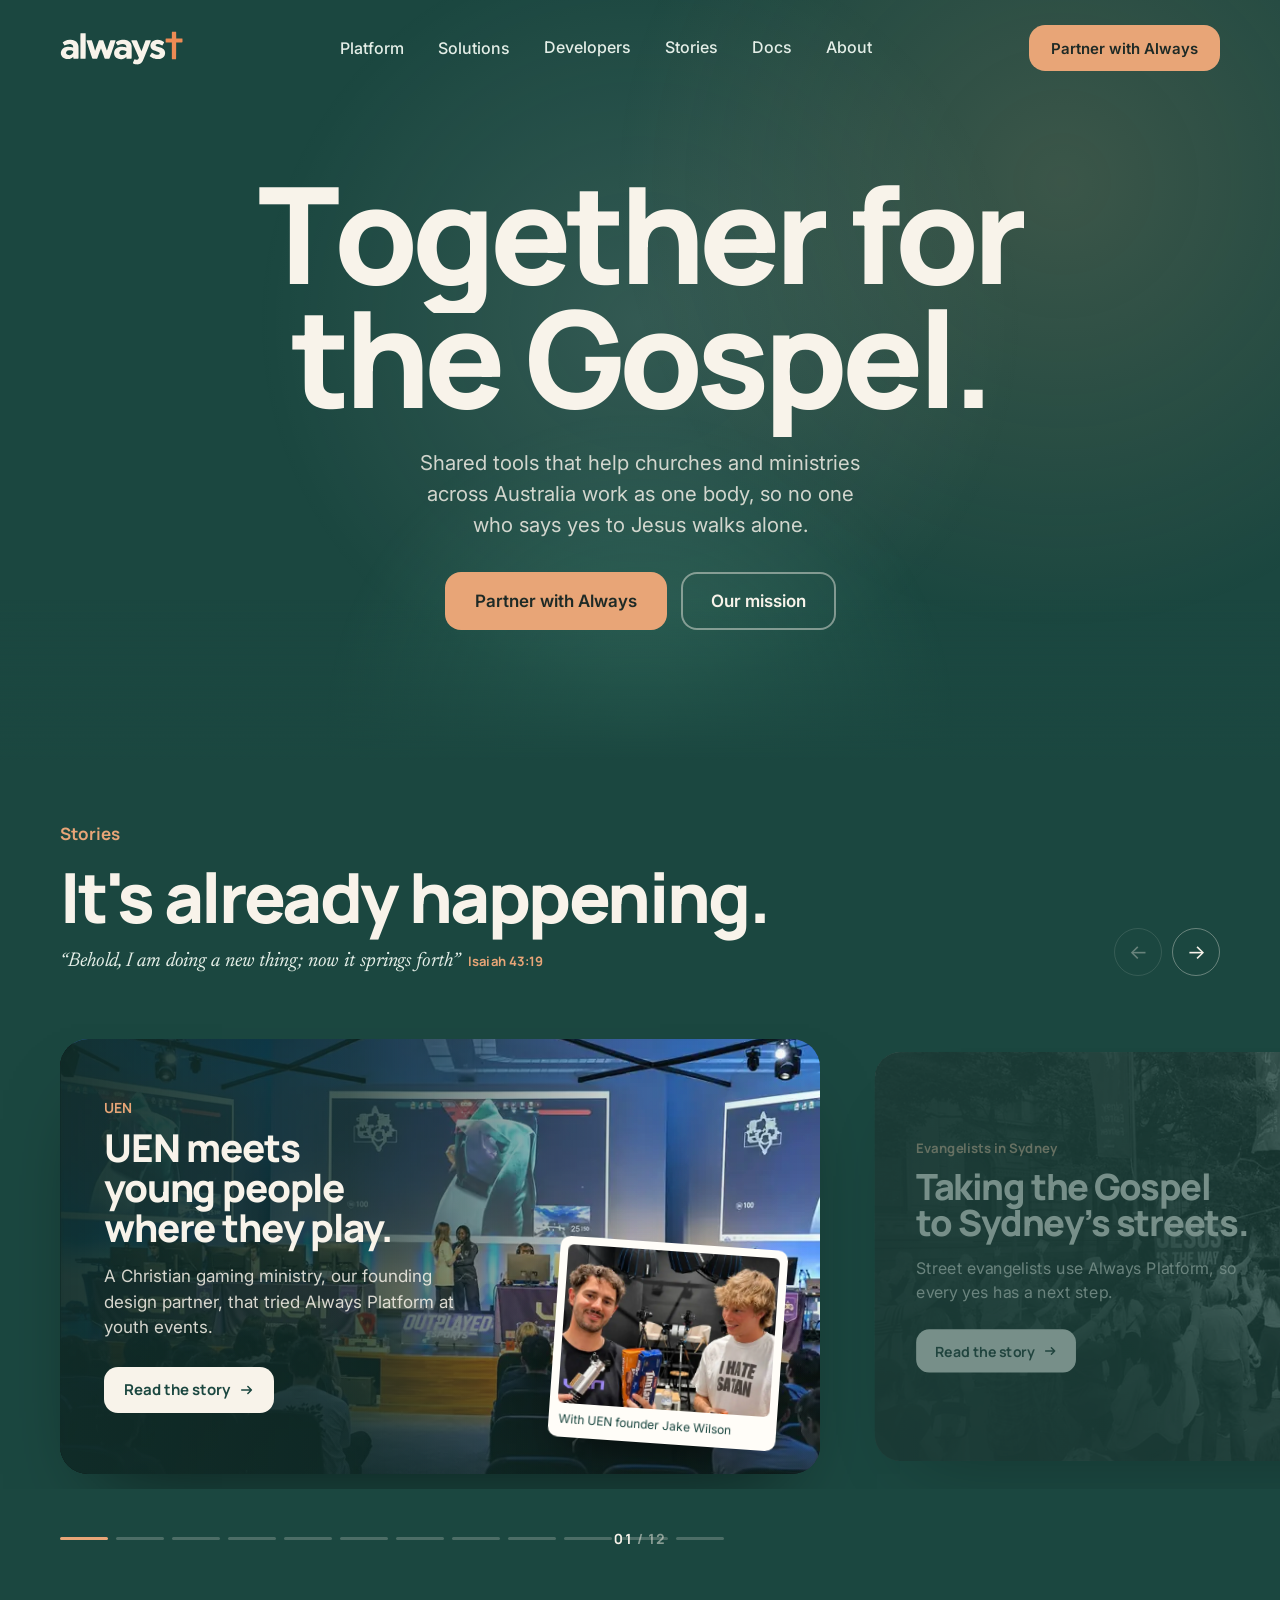
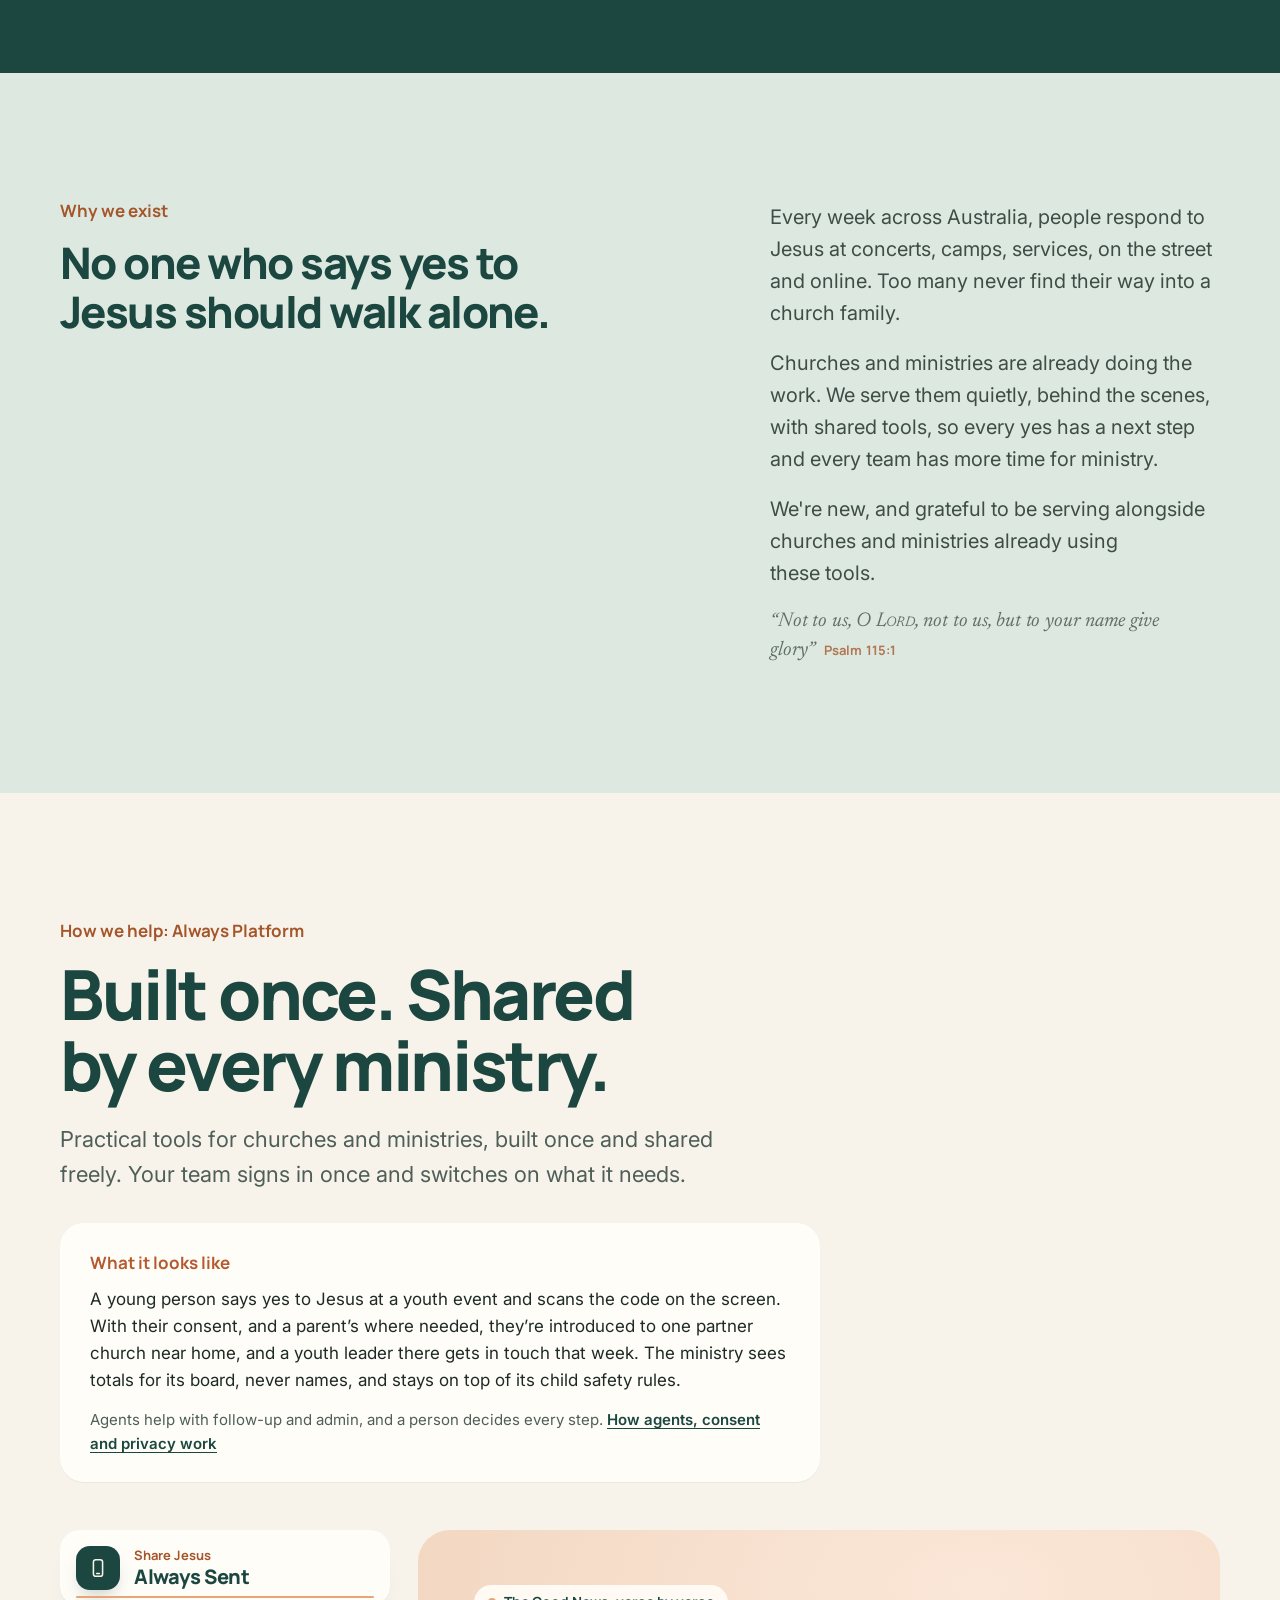
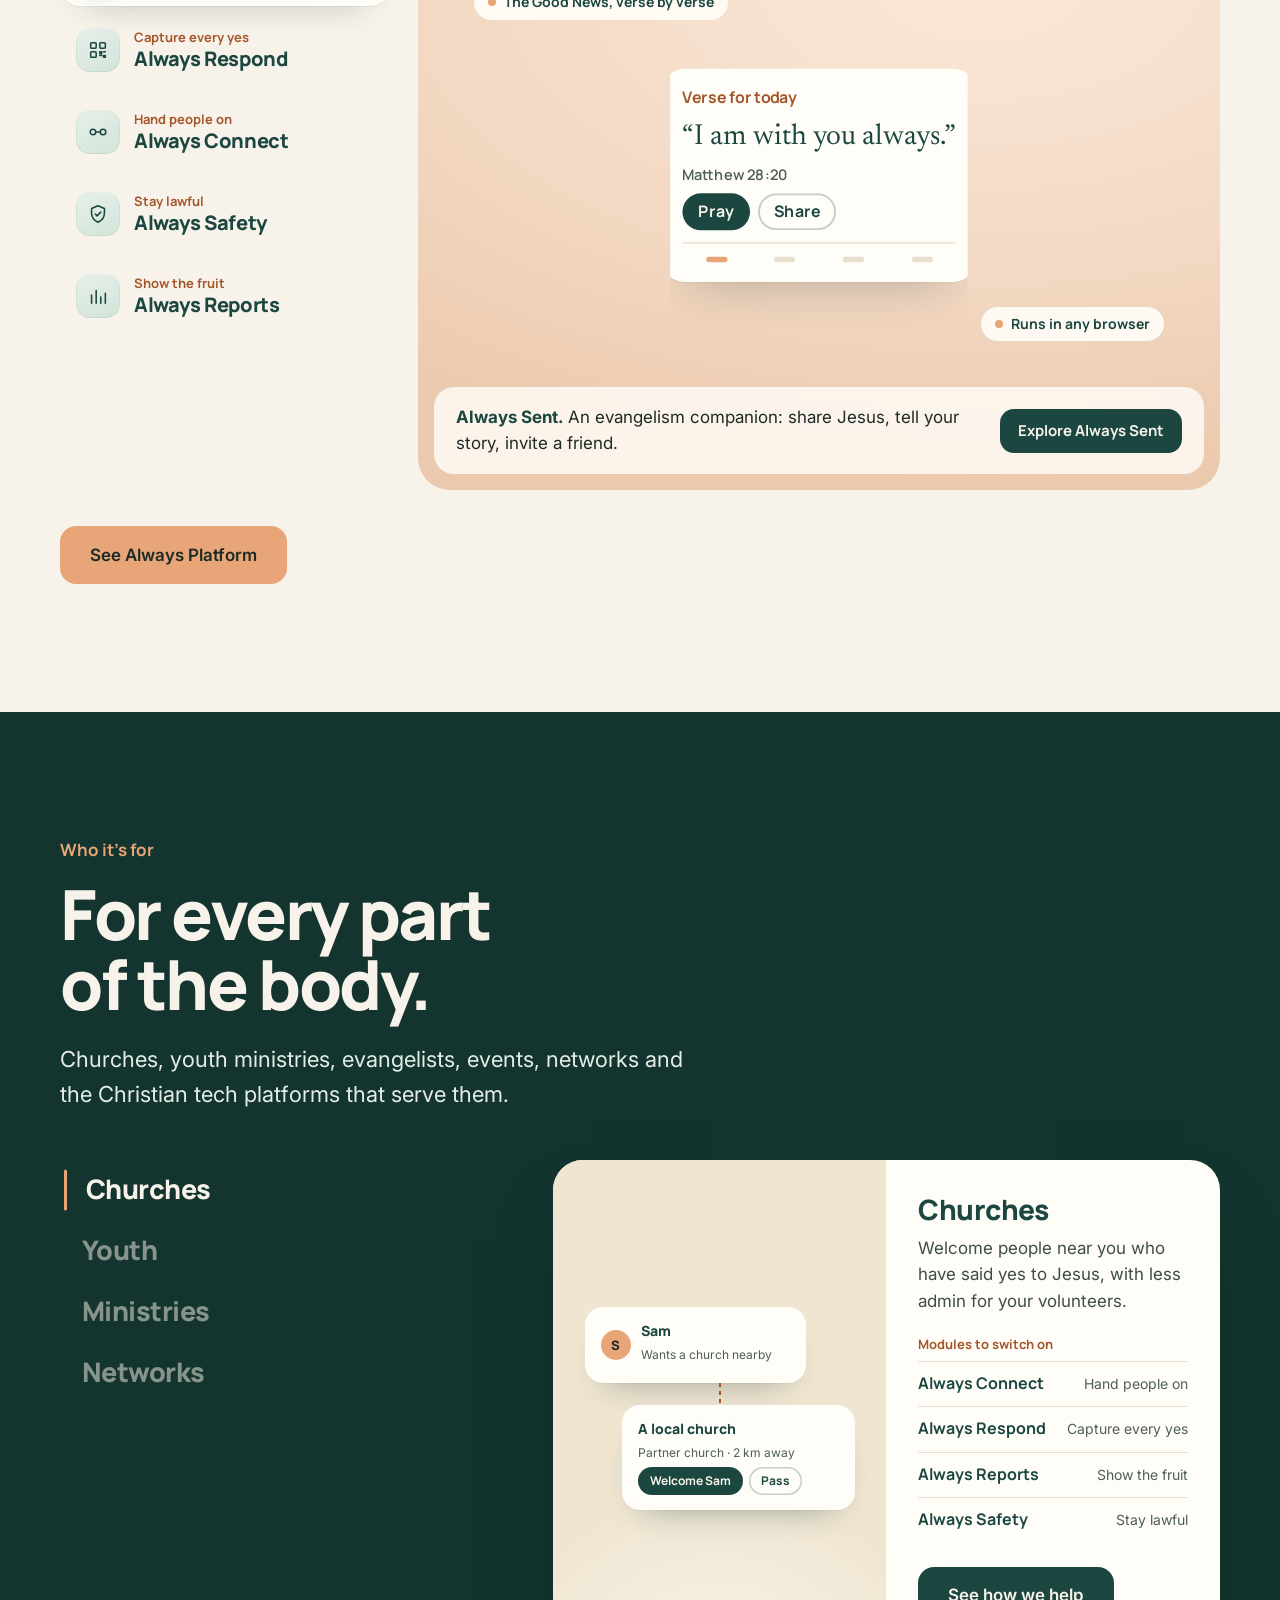
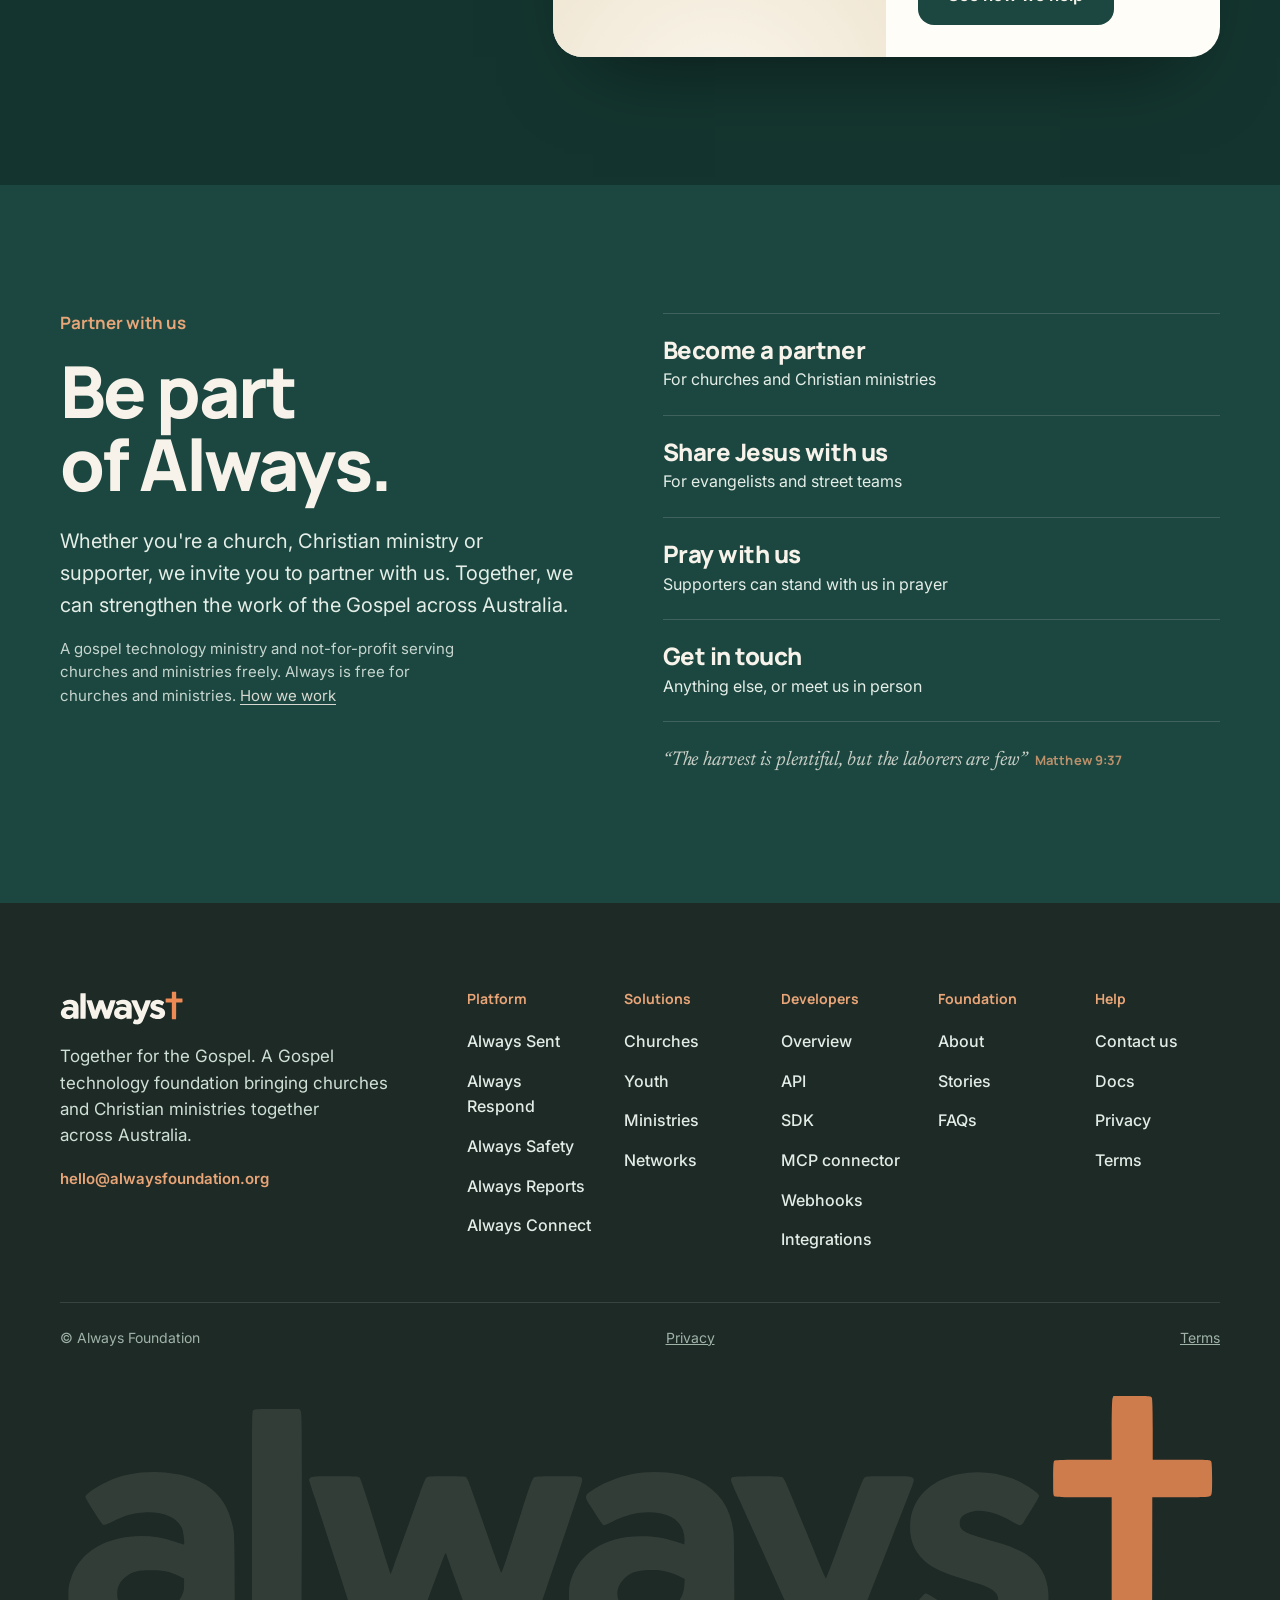
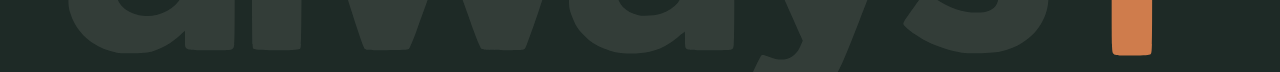
==== commit b5975e9c: "chore: remove Always AI Remove the Always AI product page, research note, docs page, FAQ group, Plat" ====
--- a/index.html
+++ b/index.html
@@ -2093,24 +2093,6 @@
 .rp-tile-art { background: radial-gradient(120% 90% at 85% 10%, rgba(232,165,119,.28), transparent 60%), #14352F; display: flex; align-items: center; justify-content: center; }
 .rp-tile-art svg { width: 100%; height: 100%; }
 
-.ai-hero-in { max-width: 820px; }
-.ai-tag { display: inline-block; margin-left: 10px; padding: 3px 10px; border: 1px solid currentColor; border-radius: 999px; font-size: 13px; font-weight: 600; opacity: .85; }
-.ai-two { display: grid; grid-template-columns: 1fr 1fr; gap: 48px; }
-.ai-list { margin: 0 0 16px; padding-left: 20px; }
-.ai-list li { margin-bottom: 8px; font-size: 17px; line-height: 1.6; }
-.ai-stages { max-width: 760px; padding-left: 22px; }
-.ai-stages li { margin-bottom: 14px; font-size: 17px; line-height: 1.65; }
-.ai-faq { max-width: 820px; }
-.ai-faq details { border-bottom: 1px solid rgba(27,71,64,.16); padding: 16px 0; }
-.ai-faq summary { min-height: 32px; font-weight: 600; cursor: pointer; }
-.ai-faq p { margin: 10px 0 0; line-height: 1.65; }
-.ai-creed p { font-family: var(--serif); font-size: 20px !important; line-height: 1.7 !important; }
-.ai-creed .rx-note { font-family: var(--text); font-size: 14px !important; }
-@media (max-width: 760px) { .ai-two { grid-template-columns: 1fr; gap: 8px; } }
-
-.ai-tile-art { background: radial-gradient(110% 90% at 15% 10%, rgba(232,165,119,.2), transparent 60%), #1B4740; display: flex; align-items: center; justify-content: center; }
-.ai-tile-art svg { width: 100%; height: 100%; }
-
 .ig-hero h1 { max-width: 16ch; }
 .ig-legend { list-style: none; display: flex; flex-wrap: wrap; gap: 10px 22px; margin: 28px 0 0; padding: 0; color: var(--on-green); font-size: 15px; }
 .ig-legend li { display: inline-flex; align-items: center; gap: 8px; }
@@ -2613,7 +2595,7 @@
       <svg class="wm" viewBox="186 250 1328 366" role="img" aria-label="Always Foundation"><path fill="#F8F3EA" fill-rule="evenodd" d="M1030.8,608.4C1046.2,605.2 1061.0,596.1 1069.8,584.4C1077.9,573.6 1081.9,564.7 1101.5,514.5C1111.9,488.1 1128.3,446.2 1138.0,421.5C1147.8,396.8 1157.6,371.4 1160.0,365.2C1166.0,349.0 1167.7,350.0 1134.5,350.0C1109.8,350.0 1108.2,350.1 1106.6,351.9C1105.6,353.0 1101.7,362.3 1097.9,372.7C1094.1,383.0 1084.8,408.5 1077.3,429.2C1069.7,450.0 1063.2,467.0 1062.9,467.0C1062.5,467.0 1059.3,459.7 1055.7,450.8C1050.1,437.0 1029.3,386.6 1018.0,359.7C1016.3,355.5 1014.0,351.5 1013.0,351.0C1010.4,349.6 958.5,349.7 955.9,351.0C954.9,351.6 954.0,352.9 954.0,353.8C954.0,354.8 957.1,362.3 960.8,370.5C964.6,378.8 970.4,391.6 973.7,399.0C977.1,406.4 984.1,421.9 989.3,433.5C994.5,445.1 1006.2,470.9 1015.3,491.0C1024.3,511.1 1032.8,529.9 1034.0,532.8L1036.3,538.1L1033.5,544.6C1030.1,552.5 1024.9,557.3 1017.8,559.0C1011.6,560.5 1006.1,559.8 997.5,556.4C992.7,554.5 990.3,554.0 989.2,554.7C987.3,555.8 972.0,589.2 971.3,593.7C970.8,596.5 971.2,597.1 974.1,598.9C979.3,602.1 993.4,606.9 1001.9,608.4C1012.2,610.3 1021.6,610.3 1030.8,608.4ZM290.8,550.7C302.4,547.4 313.4,541.1 323.4,531.9L329.0,526.8L329.0,535.7C329.0,549.8 327.2,549.0 357.1,549.0C380.7,549.0 382.1,548.9 384.0,547.0C386.0,545.0 386.0,543.7 386.0,483.1C386.0,444.5 385.6,418.2 384.9,413.3C383.4,401.9 378.4,387.9 373.0,379.6C358.9,358.1 334.9,346.8 299.9,345.3C277.1,344.3 257.2,348.0 239.4,356.4C226.2,362.7 215.0,370.6 215.0,373.6C215.0,375.3 233.4,404.2 235.2,405.3C236.3,406.0 239.8,404.8 248.1,400.7C261.5,394.2 269.0,392.1 282.1,391.3C303.0,390.0 319.1,396.4 325.2,408.4C327.2,412.2 329.2,428.0 327.7,428.0C327.4,428.0 322.5,426.5 316.8,424.6C295.5,417.5 273.2,416.4 252.2,421.5C224.5,428.2 206.5,443.5 198.5,467.1C196.0,474.4 195.6,477.0 195.6,487.5C195.5,497.4 195.9,500.8 197.9,507.0C204.9,529.9 224.5,546.4 251.1,552.0C257.5,553.3 284.5,552.4 290.8,550.7ZM861.0,550.9C872.2,548.3 882.3,543.1 892.6,534.8C897.2,531.0 901.1,528.0 901.2,528.0C901.4,528.0 901.5,532.1 901.5,537.1C901.5,544.9 901.8,546.4 903.4,547.6C905.0,548.7 910.3,549.0 930.1,549.0C954.6,549.0 954.9,549.0 956.4,546.8C957.8,544.8 958.0,537.0 958.0,482.3C958.0,443.7 957.6,417.2 956.9,412.3C953.3,385.7 940.3,366.7 917.8,355.4C898.3,345.6 866.7,342.3 840.2,347.5C824.4,350.5 804.6,358.9 792.8,367.6C786.6,372.0 786.6,374.0 792.8,383.3C795.5,387.3 799.8,394.0 802.4,398.2C805.1,402.5 807.8,406.0 808.6,406.0C809.4,406.0 813.9,404.0 818.7,401.6C837.7,392.0 856.9,388.8 874.3,392.5C891.6,396.1 901.0,406.8 901.0,422.7C901.0,425.6 900.9,428.0 900.7,428.0C900.5,428.0 896.4,426.6 891.5,425.0C877.3,420.2 867.3,418.6 851.0,418.6C829.0,418.7 812.5,423.2 797.0,433.5C785.0,441.5 775.9,453.5 771.3,467.4C769.1,474.3 768.7,477.3 768.7,488.0C768.6,499.1 768.9,501.4 771.4,508.5C772.9,512.9 775.7,519.0 777.5,522.0C781.3,528.2 790.3,537.2 796.6,541.2C802.7,545.1 814.3,549.8 821.8,551.4C832.1,553.6 850.8,553.4 861.0,550.9ZM1262.7,550.6C1300.7,542.3 1323.0,511.4 1316.6,476.0C1314.6,464.6 1309.4,454.4 1302.1,447.1C1291.7,436.8 1278.0,430.6 1246.5,422.0C1221.5,415.1 1216.0,411.8 1216.0,403.5C1216.0,396.2 1221.1,392.0 1232.5,389.9C1243.3,387.9 1260.8,392.6 1275.7,401.7C1279.6,404.0 1283.8,406.0 1284.9,406.0C1286.2,406.0 1287.9,404.6 1289.4,402.2C1299.6,386.1 1307.0,373.7 1307.0,372.5C1307.0,369.2 1289.4,357.6 1276.7,352.6C1250.2,342.1 1217.5,342.8 1194.5,354.3C1173.0,365.0 1160.8,382.2 1159.4,403.8C1158.2,420.7 1162.9,434.0 1173.9,445.0C1184.4,455.4 1195.2,460.2 1237.6,473.0C1256.3,478.7 1263.4,486.5 1258.6,495.8C1254.9,503.0 1247.9,506.0 1235.0,506.0C1219.7,506.0 1204.7,500.8 1187.4,489.5C1182.2,486.1 1177.9,484.0 1176.6,484.2C1175.2,484.4 1171.1,489.3 1163.8,499.5C1149.3,519.8 1149.9,518.3 1154.1,522.6C1158.9,527.6 1172.1,536.3 1182.1,540.9C1192.1,545.6 1208.7,550.6 1218.5,551.9C1228.5,553.3 1254.1,552.5 1262.7,550.6ZM460.6,547.6C462.5,546.2 462.5,543.5 462.8,411.9C463.0,292.7 462.9,277.4 461.5,275.3L460.0,273.0L434.1,273.0C411.9,273.0 408.1,273.2 407.0,274.6C405.9,275.8 405.7,292.4 405.8,357.3C406.0,558.6 405.9,545.7 407.6,547.4C409.8,549.7 457.5,549.8 460.6,547.6ZM585.3,547.8C586.2,547.1 590.1,538.0 593.9,527.5C618.9,459.0 626.2,439.4 627.0,438.6C627.6,438.0 628.0,437.9 628.0,438.2C628.0,438.5 633.7,454.5 640.6,473.7C647.5,492.8 656.1,516.8 659.7,527.0C663.5,537.7 667.1,546.2 668.2,547.2C670.0,548.8 672.8,549.0 693.5,549.0C715.1,549.0 716.8,548.9 718.4,547.1C719.4,546.0 726.9,525.4 735.0,501.3C743.2,477.2 757.7,434.3 767.4,405.9C783.6,358.1 784.8,354.1 783.4,352.1C781.9,350.1 781.3,350.0 756.1,350.0C732.9,350.0 730.0,350.2 728.1,351.8C726.7,353.0 722.8,363.7 715.1,388.0C709.1,407.0 701.4,431.2 698.0,441.9C694.6,452.5 691.5,460.8 691.1,460.4C690.6,459.9 687.5,451.4 684.0,441.5C675.5,417.0 657.5,366.0 654.4,357.8C653.0,354.2 651.2,350.9 650.4,350.6C649.5,350.3 639.4,350.0 627.9,350.0C609.1,350.0 606.8,350.2 605.2,351.8C604.2,352.8 600.8,361.0 597.6,370.1C594.4,379.1 587.2,399.3 581.5,415.0C575.9,430.7 569.8,447.7 568.0,452.8C566.2,457.9 564.5,461.9 564.3,461.7C564.1,461.4 562.1,455.2 559.9,447.9C557.6,440.5 554.1,429.1 552.1,422.5C550.0,415.9 544.4,397.7 539.5,382.0C534.7,366.3 530.0,352.7 529.2,351.8C527.8,350.2 525.2,350.0 500.9,350.0C477.9,350.0 473.9,350.2 472.6,351.6C471.7,352.4 471.0,353.5 471.0,353.8C471.0,354.2 475.5,368.0 481.0,384.5C489.8,410.8 510.4,474.5 527.4,528.0C530.5,537.7 533.8,546.4 534.7,547.3C536.2,548.8 539.1,549.0 560.0,549.0C577.3,549.0 584.1,548.7 585.3,547.8ZM276.4,509.0C266.5,507.0 258.1,501.8 254.2,495.1C252.0,491.4 251.5,489.3 251.5,484.0C251.5,476.0 254.8,469.6 261.7,464.6C269.8,458.7 274.8,457.5 290.5,457.5C305.4,457.5 311.7,458.9 323.2,464.7L328.0,467.0L328.0,474.4C328.0,480.5 327.5,482.6 324.9,487.8C317.1,503.5 295.8,512.8 276.4,509.0ZM848.3,509.0C825.1,504.1 816.4,482.6 831.5,467.5C838.7,460.2 845.3,457.9 860.1,457.2C873.5,456.7 882.8,458.5 894.4,464.1L901.2,467.4L900.8,474.9C899.9,489.9 890.4,501.5 874.6,507.0C867.8,509.3 854.5,510.3 848.3,509.0Z"/><path fill="#EE8B54" d="M1434.5,553.6C1436.3,552.3 1436.4,549.1 1436.4,463.1L1436.5,374.0L1468.9,374.0C1497.7,374.0 1501.5,373.8 1503.2,372.3C1504.8,370.9 1505.0,368.9 1505.0,352.8C1505.0,342.3 1504.6,334.1 1504.0,332.9C1503.0,331.1 1501.5,331.0 1470.0,331.0L1437.0,331.0L1437.0,296.4C1437.0,274.5 1436.6,261.2 1436.0,259.9C1435.0,258.1 1433.7,258.0 1413.4,258.0L1392.0,258.0L1391.0,260.6C1390.4,262.0 1390.0,277.4 1390.0,297.1L1390.0,331.0L1357.7,331.0C1333.9,331.0 1325.1,331.3 1324.2,332.2C1323.3,333.1 1323.0,339.0 1323.0,352.7C1323.0,370.7 1323.1,372.0 1324.9,373.0C1326.2,373.6 1338.6,374.0 1358.4,374.0L1390.0,374.0L1390.0,462.5C1390.0,549.7 1390.0,551.0 1392.0,553.0C1393.9,554.9 1395.3,555.0 1413.3,555.0C1428.1,555.0 1433.1,554.7 1434.5,553.6Z"/></svg>
     </a>
     <nav aria-label="Main" id="main-nav"><ul>
-      <li class="dd dd-static"><button type="button" class="dd-btn" aria-expanded="false" aria-controls="dd-platform" data-group="platform">Platform</button><div class="dd-panel dd-wide" id="dd-platform"><div class="dd-layout"><a class="dd-feature" href="#/platform" data-route="platform"><span class="dd-f-k">Always Platform</span><b>Built once. Shared freely.</b><span class="dd-f-sw" aria-hidden="true"><i></i><i></i><i></i><i></i><i></i></span><span class="dd-f-l">See how it fits together</span></a><div class="dd-grid"><p class="dd-h">Modules</p><div class="dd-mods"><a href="#/app" data-route="app"><span class="dd-ic dd-ic-app" aria-hidden="true"><svg viewBox="0 0 24 24"><rect x="7" y="3" width="10" height="18" rx="2.5"/><path d="M10.5 18h3"/></svg></span><span class="dd-tx"><b>Always Sent</b><span>Share Jesus and walk with people</span></span></a><a href="#/respond" data-route="respond"><span class="dd-ic dd-ic-pages" aria-hidden="true"><svg viewBox="0 0 24 24"><rect x="4" y="4" width="6" height="6" rx="1"/><rect x="14" y="4" width="6" height="6" rx="1"/><rect x="4" y="14" width="6" height="6" rx="1"/><path d="M14 14h2v2h-2zM18 18h2v2h-2zM14 18h2M18 14h2"/></svg></span><span class="dd-tx"><b>Always Respond</b><span>Respond by QR, tap or link, in your name</span></span></a><a href="#/compliance" data-route="compliance"><span class="dd-ic dd-ic-compliance" aria-hidden="true"><svg viewBox="0 0 24 24"><path d="M12 3l7 3v5c0 4.5-3 8.2-7 10-4-1.8-7-5.5-7-10V6l7-3z"/><path d="M9 12l2 2 4-4"/></svg></span><span class="dd-tx"><b>Always Safety</b><span>Stay lawful, state by state</span></span></a><a href="#/reports" data-route="reports"><span class="dd-ic dd-ic-reports" aria-hidden="true"><svg viewBox="0 0 24 24"><path d="M5 20V11M10 20V6M15 20v-7M20 20V9"/></svg></span><span class="dd-tx"><b>Always Reports</b><span>Monthly reports for funders</span></span></a><a href="#/connect" data-route="connect"><span class="dd-ic dd-ic-connect" aria-hidden="true"><svg viewBox="0 0 24 24"><circle cx="6.5" cy="12" r="3"/><circle cx="17.5" cy="12" r="3"/><path d="M9.5 12h5"/></svg></span><span class="dd-tx"><b>Always Connect</b><span>Hand people on to a local church</span></span></a></div><a class="dd-sol-foot dd-int" href="#/ai" data-route="ai">Open, private AI for churches, in research <b>Always AI</b></a><a class="dd-sol-foot dd-int" href="#/integrations" data-route="integrations">Works with Elvanto, Planning Center, Humanitix and more <b>Integrations</b></a></div></div></div></li><li class="dd dd-static"><button type="button" class="dd-btn" aria-expanded="false" aria-controls="dd-solutions" data-group="solutions">Solutions</button><div class="dd-panel dd-wide dd-sol" id="dd-solutions"><div class="dd-layout dd-layout-sol"><div class="dd-sol-main"><div class="dd-list"><a href="#/churches" data-route="churches"><span class="dd-ic dd-ic-churches" aria-hidden="true"><svg viewBox="0 0 24 24"><path d="M12 3v4M10 5h4"/><path d="M5 21v-8l7-5 7 5v8"/><path d="M10 21v-4h4v4"/></svg></span><span class="dd-tx"><b>Churches</b><span>Welcome people near you</span></span></a><a href="#/youth" data-route="youth"><span class="dd-ic dd-ic-youth" aria-hidden="true"><svg viewBox="0 0 24 24"><path d="M12 3l2.4 5 5.6.8-4 3.9.9 5.5L12 15.6 7.1 18.2l.9-5.5-4-3.9 5.6-.8z"/></svg></span><span class="dd-tx"><b>Youth</b><span>Safe, compliant, welcoming</span></span></a><a href="#/ministries" data-route="ministries"><span class="dd-ic dd-ic-ministries" aria-hidden="true"><svg viewBox="0 0 24 24"><path d="M4 8a2 2 0 002-2h12a2 2 0 002 2v8a2 2 0 00-2 2H6a2 2 0 00-2-2z"/><path d="M12 9v6"/></svg></span><span class="dd-tx"><b>Ministries</b><span>Events, tours and street teams</span></span></a><a href="#/networks" data-route="networks"><span class="dd-ic dd-ic-networks" aria-hidden="true"><svg viewBox="0 0 24 24"><circle cx="12" cy="5" r="2"/><circle cx="5" cy="18" r="2"/><circle cx="19" cy="18" r="2"/><path d="M11 7l-5 9M13 7l5 9M7 18h10"/></svg></span><span class="dd-tx"><b>Networks</b><span>Denominations and tech platforms</span></span></a></div><a class="dd-sol-foot" href="#/contact">Not sure which fits? <b>Talk to us</b></a></div><a class="dd-story" href="#/uen"><span class="dd-story-img" aria-hidden="true"></span><span class="dd-f-k">Story</span><b>UEN</b><span>A Christian gaming ministry and our founding design partner.</span><span class="dd-f-l">Read the story</span></a></div></div></li><li><a href="#/developers" data-route="developers">Developers</a></li><li><a href="#/stories" data-route="stories">Stories</a></li><li><a href="#/docs/introduction" data-route="docs">Docs</a></li><li><a href="#/about" data-route="about">About</a></li>
+      <li class="dd dd-static"><button type="button" class="dd-btn" aria-expanded="false" aria-controls="dd-platform" data-group="platform">Platform</button><div class="dd-panel dd-wide" id="dd-platform"><div class="dd-layout"><a class="dd-feature" href="#/platform" data-route="platform"><span class="dd-f-k">Always Platform</span><b>Built once. Shared freely.</b><span class="dd-f-sw" aria-hidden="true"><i></i><i></i><i></i><i></i><i></i></span><span class="dd-f-l">See how it fits together</span></a><div class="dd-grid"><p class="dd-h">Modules</p><div class="dd-mods"><a href="#/app" data-route="app"><span class="dd-ic dd-ic-app" aria-hidden="true"><svg viewBox="0 0 24 24"><rect x="7" y="3" width="10" height="18" rx="2.5"/><path d="M10.5 18h3"/></svg></span><span class="dd-tx"><b>Always Sent</b><span>Share Jesus and walk with people</span></span></a><a href="#/respond" data-route="respond"><span class="dd-ic dd-ic-pages" aria-hidden="true"><svg viewBox="0 0 24 24"><rect x="4" y="4" width="6" height="6" rx="1"/><rect x="14" y="4" width="6" height="6" rx="1"/><rect x="4" y="14" width="6" height="6" rx="1"/><path d="M14 14h2v2h-2zM18 18h2v2h-2zM14 18h2M18 14h2"/></svg></span><span class="dd-tx"><b>Always Respond</b><span>Respond by QR, tap or link, in your name</span></span></a><a href="#/compliance" data-route="compliance"><span class="dd-ic dd-ic-compliance" aria-hidden="true"><svg viewBox="0 0 24 24"><path d="M12 3l7 3v5c0 4.5-3 8.2-7 10-4-1.8-7-5.5-7-10V6l7-3z"/><path d="M9 12l2 2 4-4"/></svg></span><span class="dd-tx"><b>Always Safety</b><span>Stay lawful, state by state</span></span></a><a href="#/reports" data-route="reports"><span class="dd-ic dd-ic-reports" aria-hidden="true"><svg viewBox="0 0 24 24"><path d="M5 20V11M10 20V6M15 20v-7M20 20V9"/></svg></span><span class="dd-tx"><b>Always Reports</b><span>Monthly reports for funders</span></span></a><a href="#/connect" data-route="connect"><span class="dd-ic dd-ic-connect" aria-hidden="true"><svg viewBox="0 0 24 24"><circle cx="6.5" cy="12" r="3"/><circle cx="17.5" cy="12" r="3"/><path d="M9.5 12h5"/></svg></span><span class="dd-tx"><b>Always Connect</b><span>Hand people on to a local church</span></span></a></div><a class="dd-sol-foot dd-int" href="#/integrations" data-route="integrations">Works with Elvanto, Planning Center, Humanitix and more <b>Integrations</b></a></div></div></div></li><li class="dd dd-static"><button type="button" class="dd-btn" aria-expanded="false" aria-controls="dd-solutions" data-group="solutions">Solutions</button><div class="dd-panel dd-wide dd-sol" id="dd-solutions"><div class="dd-layout dd-layout-sol"><div class="dd-sol-main"><div class="dd-list"><a href="#/churches" data-route="churches"><span class="dd-ic dd-ic-churches" aria-hidden="true"><svg viewBox="0 0 24 24"><path d="M12 3v4M10 5h4"/><path d="M5 21v-8l7-5 7 5v8"/><path d="M10 21v-4h4v4"/></svg></span><span class="dd-tx"><b>Churches</b><span>Welcome people near you</span></span></a><a href="#/youth" data-route="youth"><span class="dd-ic dd-ic-youth" aria-hidden="true"><svg viewBox="0 0 24 24"><path d="M12 3l2.4 5 5.6.8-4 3.9.9 5.5L12 15.6 7.1 18.2l.9-5.5-4-3.9 5.6-.8z"/></svg></span><span class="dd-tx"><b>Youth</b><span>Safe, compliant, welcoming</span></span></a><a href="#/ministries" data-route="ministries"><span class="dd-ic dd-ic-ministries" aria-hidden="true"><svg viewBox="0 0 24 24"><path d="M4 8a2 2 0 002-2h12a2 2 0 002 2v8a2 2 0 00-2 2H6a2 2 0 00-2-2z"/><path d="M12 9v6"/></svg></span><span class="dd-tx"><b>Ministries</b><span>Events, tours and street teams</span></span></a><a href="#/networks" data-route="networks"><span class="dd-ic dd-ic-networks" aria-hidden="true"><svg viewBox="0 0 24 24"><circle cx="12" cy="5" r="2"/><circle cx="5" cy="18" r="2"/><circle cx="19" cy="18" r="2"/><path d="M11 7l-5 9M13 7l5 9M7 18h10"/></svg></span><span class="dd-tx"><b>Networks</b><span>Denominations and tech platforms</span></span></a></div><a class="dd-sol-foot" href="#/contact">Not sure which fits? <b>Talk to us</b></a></div><a class="dd-story" href="#/uen"><span class="dd-story-img" aria-hidden="true"></span><span class="dd-f-k">Story</span><b>UEN</b><span>A Christian gaming ministry and our founding design partner.</span><span class="dd-f-l">Read the story</span></a></div></div></li><li><a href="#/developers" data-route="developers">Developers</a></li><li><a href="#/stories" data-route="stories">Stories</a></li><li><a href="#/docs/introduction" data-route="docs">Docs</a></li><li><a href="#/about" data-route="about">About</a></li>
     </ul><div class="nav-foot"><div class="nav-more"><a href="#/faq">FAQs</a><a href="#/contact">Contact</a></div><a class="btn btn-peach nav-cta" href="#/join">Partner with Always</a></div></nav>
     <a class="btn btn-peach" href="#/join">Partner with Always</a>
     <button class="menu-btn" type="button" aria-expanded="false" aria-controls="main-nav" onclick="toggleMenu()"><span>Menu</span><i aria-hidden="true"></i></button>
@@ -2753,16 +2735,6 @@
           <a class="cs-more" href="#/pprl">Read the case study</a>
         </div>
       </li>
-
-      <li class="cs-tile cs-tile-ai">
-        <div class="cs-img ai-tile-art" aria-hidden="true"><svg viewBox="0 0 400 260"><rect x="70" y="50" width="260" height="160" rx="14" fill="none" stroke="rgba(255,253,248,.35)" stroke-width="2"/><rect x="92" y="78" width="150" height="14" rx="7" fill="rgba(255,253,248,.55)"/><rect x="92" y="104" width="200" height="14" rx="7" fill="rgba(255,253,248,.3)"/><rect x="158" y="140" width="150" height="14" rx="7" fill="#E8A577"/><rect x="198" y="166" width="110" height="14" rx="7" fill="rgba(232,165,119,.6)"/></svg></div>
-        <div class="cs-text">
-          <p class="cs-name">Research note</p>
-          <h3>An open, private assistant for churches.</h3>
-          <p>Open-weights AI with the Nicene Creed built in, a published prompt checker, and honest criteria for whether it is good enough to offer.</p>
-          <a class="cs-more" href="#/ai-research">Read the research</a>
-        </div>
-      </li>
 </ul>
   
   
@@ -2901,7 +2873,7 @@
     <div class="dnav-head"><b>Contents</b><button type="button" class="dnav-x" id="dnav-x" aria-label="Close contents"><svg viewBox="0 0 24 24" width="20" height="20" fill="none" stroke="currentColor" stroke-width="2" stroke-linecap="round"><path d="M6 6l12 12M18 6L6 18"/></svg></button></div>
     <label class="skip" for="dsq">Search the docs</label>
     <input class="dsearch" id="dsq" type="search" placeholder="Search the docs">
-    <div id="dnavlist"><details class="dsec"><summary class="dgroup">Get started<span class="dcount">4</span></summary><ul><li><a href="#/docs/introduction" data-slug="introduction">Welcome</a></li><li><a href="#/docs/how-it-works" data-slug="how-it-works">How it works</a></li><li><a href="#/docs/joining" data-slug="joining">Partner with Always</a></li><li><a href="#/docs/glossary" data-slug="glossary">Glossary</a></li></ul></details><div class="dsec dsolo"><ul><li><a href="#/docs/app" data-slug="app">Always Sent</a></li></ul></div><div class="dsec dsolo"><ul><li><a href="#/docs/senders" data-slug="senders">Always Respond</a></li></ul></div><details class="dsec"><summary class="dgroup">Always Connect<span class="dcount">2</span></summary><ul><li><a href="#/docs/inbox" data-slug="inbox">Always Connect</a></li><li><a href="#/docs/always-agent" data-slug="always-agent">Agents</a></li></ul></details><details class="dsec"><summary class="dgroup">Always Safety<span class="dcount">2</span></summary><ul><li><a href="#/docs/compliance-overview" data-slug="compliance-overview">Always Safety</a></li><li><a href="#/docs/compliance-api" data-slug="compliance-api">Safety API for platforms</a></li></ul></details><div class="dsec dsolo"><ul><li><a href="#/docs/results" data-slug="results">Reports for your funders</a></li></ul></div><div class="dsec dsolo"><ul><li><a href="#/docs/always-ai" data-slug="always-ai">Always AI (research)</a></li></ul></div><div class="dsec dsolo"><ul><li><a href="#/docs/integrations" data-slug="integrations">Integrations</a></li></ul></div><details class="dsec"><summary class="dgroup">Developers<span class="dcount">5</span></summary><ul><li><a href="#/docs/api" data-slug="api">API and webhooks</a></li><li><a href="#/docs/sdk" data-slug="sdk">SDK</a></li><li><a href="#/docs/standard" data-slug="standard">Handoff standard and consent</a></li><li><a href="#/docs/feed" data-slug="feed">Church feed and AI assistants</a></li><li><a href="#/docs/youversion" data-slug="youversion">Scripture with YouVersion</a></li></ul></details><details class="dsec"><summary class="dgroup">Trust and privacy<span class="dcount">4</span></summary><ul><li><a href="#/docs/privacy" data-slug="privacy">Privacy</a></li><li><a href="#/docs/security" data-slug="security">Security and AI</a></li><li><a href="#/docs/young-people" data-slug="young-people">Children and young people</a></li><li><a href="#/docs/terms" data-slug="terms">Terms and policies</a></li></ul></details><details class="dsec"><summary class="dgroup">The foundation<span class="dcount">2</span></summary><ul><li><a href="#/docs/governance" data-slug="governance">Governance and open source</a></li><li><a href="#/docs/brand" data-slug="brand">Brand and logo</a></li></ul></details></div>
+    <div id="dnavlist"><details class="dsec"><summary class="dgroup">Get started<span class="dcount">4</span></summary><ul><li><a href="#/docs/introduction" data-slug="introduction">Welcome</a></li><li><a href="#/docs/how-it-works" data-slug="how-it-works">How it works</a></li><li><a href="#/docs/joining" data-slug="joining">Partner with Always</a></li><li><a href="#/docs/glossary" data-slug="glossary">Glossary</a></li></ul></details><div class="dsec dsolo"><ul><li><a href="#/docs/app" data-slug="app">Always Sent</a></li></ul></div><div class="dsec dsolo"><ul><li><a href="#/docs/senders" data-slug="senders">Always Respond</a></li></ul></div><details class="dsec"><summary class="dgroup">Always Connect<span class="dcount">2</span></summary><ul><li><a href="#/docs/inbox" data-slug="inbox">Always Connect</a></li><li><a href="#/docs/always-agent" data-slug="always-agent">Agents</a></li></ul></details><details class="dsec"><summary class="dgroup">Always Safety<span class="dcount">2</span></summary><ul><li><a href="#/docs/compliance-overview" data-slug="compliance-overview">Always Safety</a></li><li><a href="#/docs/compliance-api" data-slug="compliance-api">Safety API for platforms</a></li></ul></details><div class="dsec dsolo"><ul><li><a href="#/docs/results" data-slug="results">Reports for your funders</a></li></ul></div><div class="dsec dsolo"><ul><li><a href="#/docs/integrations" data-slug="integrations">Integrations</a></li></ul></div><details class="dsec"><summary class="dgroup">Developers<span class="dcount">5</span></summary><ul><li><a href="#/docs/api" data-slug="api">API and webhooks</a></li><li><a href="#/docs/sdk" data-slug="sdk">SDK</a></li><li><a href="#/docs/standard" data-slug="standard">Handoff standard and consent</a></li><li><a href="#/docs/feed" data-slug="feed">Church feed and AI assistants</a></li><li><a href="#/docs/youversion" data-slug="youversion">Scripture with YouVersion</a></li></ul></details><details class="dsec"><summary class="dgroup">Trust and privacy<span class="dcount">4</span></summary><ul><li><a href="#/docs/privacy" data-slug="privacy">Privacy</a></li><li><a href="#/docs/security" data-slug="security">Security and AI</a></li><li><a href="#/docs/young-people" data-slug="young-people">Children and young people</a></li><li><a href="#/docs/terms" data-slug="terms">Terms and policies</a></li></ul></details><details class="dsec"><summary class="dgroup">The foundation<span class="dcount">2</span></summary><ul><li><a href="#/docs/governance" data-slug="governance">Governance and open source</a></li><li><a href="#/docs/brand" data-slug="brand">Brand and logo</a></li></ul></details></div>
   </aside>
   <div style="min-width:0"><button type="button" class="dbar" id="dbar" aria-expanded="false" aria-controls="dnav"><span class="dbar-ic" aria-hidden="true"><svg viewBox="0 0 24 24" width="18" height="18" fill="none" stroke="currentColor" stroke-width="2" stroke-linecap="round"><path d="M4 7h16M4 12h16M4 17h10"/></svg></span><span class="dbar-tx"><span class="dbar-k" id="dbar-g">Docs</span><b id="dbar-t">Welcome</b></span><span class="dbar-go">Contents</span></button>
   <article class="prose" id="doc"></article></div>
@@ -3022,7 +2994,7 @@
   <div><h2>Open it on your phone.</h2><p>Free for every Christian. Add it to your home screen and it works like any other app.</p><div class="pg-cta"><a class="btn btn-peach" href="https://app.alwaysfoundation.org">Open Always Sent</a><a class="btn btn-ghost" href="#/join/evangelist">For street teams and ministries</a></div></div>
   <span class="ap-qr-lg"><svg class="ap-qr-svg" role="img" aria-label="QR code for app.alwaysfoundation.org" viewBox="0 0 33 33" xmlns="http://www.w3.org/2000/svg"><rect width="33" height="33" fill="#fff"/><path d="M2 2h1v1h-1zM3 2h1v1h-1zM4 2h1v1h-1zM5 2h1v1h-1zM6 2h1v1h-1zM7 2h1v1h-1zM8 2h1v1h-1zM10 2h1v1h-1zM11 2h1v1h-1zM13 2h1v1h-1zM17 2h1v1h-1zM18 2h1v1h-1zM19 2h1v1h-1zM20 2h1v1h-1zM24 2h1v1h-1zM25 2h1v1h-1zM26 2h1v1h-1zM27 2h1v1h-1zM28 2h1v1h-1zM29 2h1v1h-1zM30 2h1v1h-1zM2 3h1v1h-1zM8 3h1v1h-1zM10 3h1v1h-1zM12 3h1v1h-1zM18 3h1v1h-1zM21 3h1v1h-1zM22 3h1v1h-1zM24 3h1v1h-1zM30 3h1v1h-1zM2 4h1v1h-1zM4 4h1v1h-1zM5 4h1v1h-1zM6 4h1v1h-1zM8 4h1v1h-1zM10 4h1v1h-1zM11 4h1v1h-1zM14 4h1v1h-1zM17 4h1v1h-1zM18 4h1v1h-1zM20 4h1v1h-1zM22 4h1v1h-1zM24 4h1v1h-1zM26 4h1v1h-1zM27 4h1v1h-1zM28 4h1v1h-1zM30 4h1v1h-1zM2 5h1v1h-1zM4 5h1v1h-1zM5 5h1v1h-1zM6 5h1v1h-1zM8 5h1v1h-1zM11 5h1v1h-1zM13 5h1v1h-1zM14 5h1v1h-1zM18 5h1v1h-1zM19 5h1v1h-1zM21 5h1v1h-1zM22 5h1v1h-1zM24 5h1v1h-1zM26 5h1v1h-1zM27 5h1v1h-1zM28 5h1v1h-1zM30 5h1v1h-1zM2 6h1v1h-1zM4 6h1v1h-1zM5 6h1v1h-1zM6 6h1v1h-1zM8 6h1v1h-1zM10 6h1v1h-1zM11 6h1v1h-1zM12 6h1v1h-1zM16 6h1v1h-1zM17 6h1v1h-1zM18 6h1v1h-1zM19 6h1v1h-1zM20 6h1v1h-1zM21 6h1v1h-1zM24 6h1v1h-1zM26 6h1v1h-1zM27 6h1v1h-1zM28 6h1v1h-1zM30 6h1v1h-1zM2 7h1v1h-1zM8 7h1v1h-1zM11 7h1v1h-1zM12 7h1v1h-1zM14 7h1v1h-1zM17 7h1v1h-1zM18 7h1v1h-1zM19 7h1v1h-1zM20 7h1v1h-1zM22 7h1v1h-1zM24 7h1v1h-1zM30 7h1v1h-1zM2 8h1v1h-1zM3 8h1v1h-1zM4 8h1v1h-1zM5 8h1v1h-1zM6 8h1v1h-1zM7 8h1v1h-1zM8 8h1v1h-1zM10 8h1v1h-1zM12 8h1v1h-1zM14 8h1v1h-1zM16 8h1v1h-1zM18 8h1v1h-1zM20 8h1v1h-1zM22 8h1v1h-1zM24 8h1v1h-1zM25 8h1v1h-1zM26 8h1v1h-1zM27 8h1v1h-1zM28 8h1v1h-1zM29 8h1v1h-1zM30 8h1v1h-1zM11 9h1v1h-1zM13 9h1v1h-1zM15 9h1v1h-1zM17 9h1v1h-1zM18 9h1v1h-1zM21 9h1v1h-1zM2 10h1v1h-1zM5 10h1v1h-1zM6 10h1v1h-1zM7 10h1v1h-1zM8 10h1v1h-1zM9 10h1v1h-1zM10 10h1v1h-1zM12 10h1v1h-1zM13 10h1v1h-1zM15 10h1v1h-1zM19 10h1v1h-1zM21 10h1v1h-1zM22 10h1v1h-1zM23 10h1v1h-1zM26 10h1v1h-1zM28 10h1v1h-1zM29 10h1v1h-1zM30 10h1v1h-1zM2 11h1v1h-1zM3 11h1v1h-1zM7 11h1v1h-1zM9 11h1v1h-1zM14 11h1v1h-1zM15 11h1v1h-1zM18 11h1v1h-1zM21 11h1v1h-1zM25 11h1v1h-1zM26 11h1v1h-1zM28 11h1v1h-1zM29 11h1v1h-1zM5 12h1v1h-1zM8 12h1v1h-1zM9 12h1v1h-1zM10 12h1v1h-1zM15 12h1v1h-1zM17 12h1v1h-1zM18 12h1v1h-1zM19 12h1v1h-1zM23 12h1v1h-1zM25 12h1v1h-1zM28 12h1v1h-1zM2 13h1v1h-1zM4 13h1v1h-1zM5 13h1v1h-1zM10 13h1v1h-1zM11 13h1v1h-1zM14 13h1v1h-1zM15 13h1v1h-1zM18 13h1v1h-1zM19 13h1v1h-1zM20 13h1v1h-1zM21 13h1v1h-1zM22 13h1v1h-1zM23 13h1v1h-1zM24 13h1v1h-1zM27 13h1v1h-1zM30 13h1v1h-1zM4 14h1v1h-1zM5 14h1v1h-1zM6 14h1v1h-1zM8 14h1v1h-1zM9 14h1v1h-1zM10 14h1v1h-1zM12 14h1v1h-1zM13 14h1v1h-1zM14 14h1v1h-1zM15 14h1v1h-1zM17 14h1v1h-1zM18 14h1v1h-1zM22 14h1v1h-1zM24 14h1v1h-1zM25 14h1v1h-1zM30 14h1v1h-1zM6 15h1v1h-1zM12 15h1v1h-1zM13 15h1v1h-1zM15 15h1v1h-1zM16 15h1v1h-1zM18 15h1v1h-1zM19 15h1v1h-1zM20 15h1v1h-1zM24 15h1v1h-1zM26 15h1v1h-1zM27 15h1v1h-1zM28 15h1v1h-1zM29 15h1v1h-1zM30 15h1v1h-1zM4 16h1v1h-1zM5 16h1v1h-1zM6 16h1v1h-1zM7 16h1v1h-1zM8 16h1v1h-1zM10 16h1v1h-1zM12 16h1v1h-1zM14 16h1v1h-1zM15 16h1v1h-1zM18 16h1v1h-1zM20 16h1v1h-1zM21 16h1v1h-1zM26 16h1v1h-1zM28 16h1v1h-1zM30 16h1v1h-1zM3 17h1v1h-1zM6 17h1v1h-1zM7 17h1v1h-1zM9 17h1v1h-1zM10 17h1v1h-1zM12 17h1v1h-1zM13 17h1v1h-1zM14 17h1v1h-1zM17 17h1v1h-1zM21 17h1v1h-1zM24 17h1v1h-1zM26 17h1v1h-1zM28 17h1v1h-1zM30 17h1v1h-1zM2 18h1v1h-1zM4 18h1v1h-1zM5 18h1v1h-1zM6 18h1v1h-1zM8 18h1v1h-1zM9 18h1v1h-1zM11 18h1v1h-1zM16 18h1v1h-1zM22 18h1v1h-1zM27 18h1v1h-1zM2 19h1v1h-1zM7 19h1v1h-1zM11 19h1v1h-1zM14 19h1v1h-1zM15 19h1v1h-1zM16 19h1v1h-1zM18 19h1v1h-1zM20 19h1v1h-1zM21 19h1v1h-1zM22 19h1v1h-1zM23 19h1v1h-1zM26 19h1v1h-1zM28 19h1v1h-1zM29 19h1v1h-1zM2 20h1v1h-1zM3 20h1v1h-1zM8 20h1v1h-1zM9 20h1v1h-1zM10 20h1v1h-1zM11 20h1v1h-1zM14 20h1v1h-1zM17 20h1v1h-1zM21 20h1v1h-1zM24 20h1v1h-1zM25 20h1v1h-1zM26 20h1v1h-1zM27 20h1v1h-1zM30 20h1v1h-1zM2 21h1v1h-1zM3 21h1v1h-1zM5 21h1v1h-1zM9 21h1v1h-1zM11 21h1v1h-1zM12 21h1v1h-1zM13 21h1v1h-1zM16 21h1v1h-1zM17 21h1v1h-1zM18 21h1v1h-1zM22 21h1v1h-1zM23 21h1v1h-1zM24 21h1v1h-1zM26 21h1v1h-1zM27 21h1v1h-1zM28 21h1v1h-1zM2 22h1v1h-1zM3 22h1v1h-1zM5 22h1v1h-1zM6 22h1v1h-1zM8 22h1v1h-1zM11 22h1v1h-1zM12 22h1v1h-1zM14 22h1v1h-1zM15 22h1v1h-1zM16 22h1v1h-1zM17 22h1v1h-1zM18 22h1v1h-1zM19 22h1v1h-1zM21 22h1v1h-1zM22 22h1v1h-1zM23 22h1v1h-1zM24 22h1v1h-1zM25 22h1v1h-1zM26 22h1v1h-1zM27 22h1v1h-1zM28 22h1v1h-1zM29 22h1v1h-1zM10 23h1v1h-1zM12 23h1v1h-1zM14 23h1v1h-1zM16 23h1v1h-1zM17 23h1v1h-1zM19 23h1v1h-1zM20 23h1v1h-1zM21 23h1v1h-1zM22 23h1v1h-1zM26 23h1v1h-1zM27 23h1v1h-1zM2 24h1v1h-1zM3 24h1v1h-1zM4 24h1v1h-1zM5 24h1v1h-1zM6 24h1v1h-1zM7 24h1v1h-1zM8 24h1v1h-1zM10 24h1v1h-1zM11 24h1v1h-1zM12 24h1v1h-1zM13 24h1v1h-1zM14 24h1v1h-1zM16 24h1v1h-1zM17 24h1v1h-1zM21 24h1v1h-1zM22 24h1v1h-1zM24 24h1v1h-1zM26 24h1v1h-1zM27 24h1v1h-1zM2 25h1v1h-1zM8 25h1v1h-1zM10 25h1v1h-1zM14 25h1v1h-1zM16 25h1v1h-1zM17 25h1v1h-1zM18 25h1v1h-1zM19 25h1v1h-1zM20 25h1v1h-1zM21 25h1v1h-1zM22 25h1v1h-1zM26 25h1v1h-1zM30 25h1v1h-1zM2 26h1v1h-1zM4 26h1v1h-1zM5 26h1v1h-1zM6 26h1v1h-1zM8 26h1v1h-1zM10 26h1v1h-1zM14 26h1v1h-1zM15 26h1v1h-1zM16 26h1v1h-1zM17 26h1v1h-1zM20 26h1v1h-1zM21 26h1v1h-1zM22 26h1v1h-1zM23 26h1v1h-1zM24 26h1v1h-1zM25 26h1v1h-1zM26 26h1v1h-1zM27 26h1v1h-1zM29 26h1v1h-1zM30 26h1v1h-1zM2 27h1v1h-1zM4 27h1v1h-1zM5 27h1v1h-1zM6 27h1v1h-1zM8 27h1v1h-1zM10 27h1v1h-1zM13 27h1v1h-1zM14 27h1v1h-1zM17 27h1v1h-1zM18 27h1v1h-1zM19 27h1v1h-1zM20 27h1v1h-1zM22 27h1v1h-1zM23 27h1v1h-1zM25 27h1v1h-1zM30 27h1v1h-1zM2 28h1v1h-1zM4 28h1v1h-1zM5 28h1v1h-1zM6 28h1v1h-1zM8 28h1v1h-1zM11 28h1v1h-1zM12 28h1v1h-1zM13 28h1v1h-1zM14 28h1v1h-1zM17 28h1v1h-1zM19 28h1v1h-1zM21 28h1v1h-1zM22 28h1v1h-1zM23 28h1v1h-1zM25 28h1v1h-1zM26 28h1v1h-1zM28 28h1v1h-1zM29 28h1v1h-1zM30 28h1v1h-1zM2 29h1v1h-1zM8 29h1v1h-1zM13 29h1v1h-1zM15 29h1v1h-1zM17 29h1v1h-1zM20 29h1v1h-1zM21 29h1v1h-1zM24 29h1v1h-1zM25 29h1v1h-1zM26 29h1v1h-1zM27 29h1v1h-1zM28 29h1v1h-1zM30 29h1v1h-1zM2 30h1v1h-1zM3 30h1v1h-1zM4 30h1v1h-1zM5 30h1v1h-1zM6 30h1v1h-1zM7 30h1v1h-1zM8 30h1v1h-1zM10 30h1v1h-1zM16 30h1v1h-1zM21 30h1v1h-1zM22 30h1v1h-1zM25 30h1v1h-1zM26 30h1v1h-1z" fill="#14352F"/></svg></span>
 </div></section></div>
-<div class="page" id="page-faq" hidden><section class="page-hero"><div class="wrap"><h1>FAQs</h1><p>Short answers to the questions we hear most.</p></div></section><section class="sec pg-sec"><div class="wrap pg-faq"><nav class="pg-faq-nav" aria-label="FAQ topics"><a href="#faq-0" data-faq="0">About Always</a><a href="#faq-1" data-faq="1">For churches</a><a href="#faq-2" data-faq="2">For ministries and events</a><a href="#faq-3" data-faq="3">For people who respond</a><a href="#faq-4" data-faq="4">Always Sent</a><a href="#faq-5" data-faq="5">Privacy and safety</a><a href="#faq-6" data-faq="6">Open source</a><a href="#faq-7" data-faq="7">Always AI</a><a href="#faq-8" data-faq="8">Supporters and builders</a></nav><div><div class="pg-faq-g" id="faq-0"><h2>About Always</h2><details><summary>What is the Always Foundation?</summary><p>A gospel technology ministry and not-for-profit serving churches and ministries freely. We bring churches and Christian ministries across Australia together for the Gospel. We serve quietly in the background, building practical tools once and sharing them freely, so ministries spend less time on administration and more time making disciples.</p></details><details><summary>Are you a gospel ministry or a mercy ministry?</summary><p>Neither, directly. We are a ministry that serves ministries. In Acts 6 the early church appointed people to carry the practical work so the apostles could devote themselves to prayer and the word, and the Gospel spread. We play that role for the wider Church: we exist to equip the saints for the work of ministry (Ephesians 4:12). We are not on the frontline. We stand behind it.</p></details><details><summary>What does Always do for a church or ministry?</summary><p>Three things. We equip, with Always Sent and Always Respond, your own branded way for people to respond. We support, with Always Safety and Always Reports, so the administration is lighter. And we connect, with Always Connect, so everyone who says yes to Jesus can be welcomed by a local church.</p></details><details><summary>Who can become a partner?</summary><p>Churches and Christian ministries. Partners affirm the Nicene Creed (AD 381), so churches across denominations can serve together on the historic faith. Our partner churches and ministries help shape what we build through feedback and shared standards. Supporters can stand with us in prayer.</p></details><details><summary>What is Always Platform?</summary><p>One open-source platform with one sign-in and shared data. Partners switch on the modules they need: Always Sent, Always Respond, Always Safety, Always Reports and Always Connect. Like YouVersion, there are tools people use every day and an open platform underneath that others can build on.</p></details><details><summary>Why modules?</summary><p>Every ministry is different. Start with the one you need, perhaps Always Safety, and add others as you grow. Because every module runs on the same platform, your team signs in once and your information works together, with nothing to move later.</p></details><details><summary>Who runs it?</summary><p>The Always Foundation: a gospel technology ministry and not-for-profit serving churches and ministries freely. It is being established in Australia. Churches and ministries that affirm the Nicene Creed are its partners.</p></details><details><summary>Is it only for one denomination?</summary><p>No. Evangelical and Pentecostal churches and ministries across denominations and networks take part, on the common ground of the Nicene Creed.</p></details><details><summary>Is Always Platform only in Australia?</summary><p>Our focus is Australia. The technology is open source, so churches and ministries in other countries are welcome to use it.</p></details><details><summary>Do I need an account?</summary><p>Not for Always Sent: open it and start, and your prayer list and notes stay on your phone. Church and ministry teams sign in with an email link for tools like Always Safety.</p></details></div><div class="pg-faq-g" id="faq-1"><h2>For churches</h2><details><summary>Does it cost anything?</summary><p>No. Always is free for churches and ministries.</p></details><details><summary>How do we partner with Always?</summary><p>Register at Partner with Always and get ready at your own pace. We check with your denomination or network, and then you're a partner church.</p></details><details><summary>What if we can't welcome someone?</summary><p>Pass, with a reason. The next church or ministry nearby is asked. If none can, our care team helps.</p></details><details><summary>Do we have to change our church software?</summary><p>No. Use the free Always Connect inbox, in any browser, or connect your system through the API. Elvanto and Planning Center come first.</p></details><details><summary>What does welcoming now mean?</summary><p>You're a partner church, trained, have room this month and usually reply on time. If you get busy, introductions simply pause.</p></details><details><summary>Who on our team can see people's details?</summary><p>Only the people you add to your team, and only after your church accepts an introduction.</p></details></div><div class="pg-faq-g" id="faq-2"><h2>For ministries and events</h2><details><summary>Can we use our own brand?</summary><p>Yes. Always Respond pages, QR codes, NFC taps and texts can use your colours, logo and wording.</p></details><details><summary>Does Always work with our church management system?</summary><p>Yes. Always hands people on to Elvanto, Planning Center, Fluro, ChurchSuite and Breeze. See Integrations at alwaysfoundation.org/#/integrations.</p></details><details><summary>What results do we see?</summary><p>Totals for each event: responded, introduced, accepted and connected. Each person's details go only to the church that welcomes them.</p></details><details><summary>Can Always Platform help us report to our funders?</summary><p>Yes. It writes a monthly report for you: who responded, who was introduced, who was contacted, and who is now part of a church family. Download it as a PDF or spreadsheet, or send your funder a link.</p></details><details><summary>Will our funders see people's details?</summary><p>No. Reports show totals only, and small numbers are hidden so no one can be identified.</p></details><details><summary>Can Always Platform help with privacy and child safety paperwork?</summary><p>Yes. Your Safety tab keeps your consent records, privacy requests, child safety checklists and Working With Children Check reminders, ready to export.</p></details><details><summary>Can we make the report our own?</summary><p>Yes. Add your title, your funder's name and a short introduction. If a funder needs something specific, talk to us.</p></details><details><summary>Can we receive introductions ourselves?</summary><p>Yes, for the steps you offer, like a youth night or a course.</p></details><details><summary>Can people respond online?</summary><p>Yes. Add a response link or QR to a video description or post, or embed the response card on your website. An invisible check stops spam without puzzles.</p></details><details><summary>How do evangelists and street teams use it?</summary><p>With Always Sent, a free web app: they start a response point, show their own QR, or connect someone in a conversation with their yes.</p></details></div><div class="pg-faq-g" id="faq-3"><h2>For people who respond</h2><details><summary>What happens when I respond?</summary><p>You choose a next step, see who will be in touch, and a church or ministry near you reaches out.</p></details><details><summary>What do you need from me?</summary><p>Your first name, a mobile number and your suburb.</p></details><details><summary>Do I need to download an app?</summary><p>No. You respond on a simple web page. Later, you're welcome to try Always Sent in your browser to read the Bible and grow.</p></details><details><summary>Can I change my mind?</summary><p>Yes, any time, from the link in your text. Your details are then deleted.</p></details><details><summary>I'm under 18. Can I still respond?</summary><p>Yes. If you're under 15, a parent or guardian says yes with you. From 15 you can decide for yourself. Young people are introduced only to youth partners, and no AI ever touches your information.</p></details></div><div class="pg-faq-g" id="faq-4"><h2>Always Sent</h2><details><summary>Who is it for?</summary><p>Every Christian who wants to share Jesus and walk with people, and church teams who welcome them.</p></details><details><summary>How do I get it?</summary><p>It's a web app, so there's nothing to download. Open app.alwaysfoundation.org on any phone.</p></details><details><summary>Is there a mobile app?</summary><p>Not for now. Always Sent and our tools for churches and ministries run in the browser on your phone, tablet or computer, and you can add it to your home screen.</p></details><details><summary>Which Bible translations are included?</summary><p>The King James Version and the World English Bible, with more through YouVersion.</p></details><details><summary>Where are my notes and prayer list kept?</summary><p>In your browser, on your own device. They aren't sent to us.</p></details></div><div class="pg-faq-g" id="faq-5"><h2>Privacy and safety</h2><details><summary>Where is information kept?</summary><p>In Australia, encrypted, under Australian privacy law.</p></details><details><summary>Do you sell information or use it for advertising?</summary><p>No.</p></details><details><summary>How do you use AI?</summary><p>To save time on routine work, like writing your monthly report. Every welcome comes from a real person, and young people's information is kept out of AI entirely.</p></details><details><summary>What is Always Safety?</summary><p>A guide to the privacy, child safety, charity and messaging rules that apply to your ministry, with a check-up every quarter that a person at your ministry approves, and updates when the law changes. It is free for churches and is not legal advice. Try the free check-up at alwaysfoundation.org/#/compliance.</p></details><details><summary>What do Always agents do?</summary><p>They help your team with follow-up and administration: drafting messages, setting reminders and keeping records up to date. A person approves every step, people's details stay in Australia, and agents never handle young people's information.</p></details><details><summary>Do churches and ministries share my information with each other?</summary><p>No. Your details go only to the church or ministry you ask to be introduced to. Always does not link your information across organisations.</p></details><details><summary>How do I report a concern?</summary><p>Email safeguarding@alwaysfoundation.org for safeguarding, privacy@ for privacy and security@ for security.</p></details></div><div class="pg-faq-g" id="faq-6"><h2>Open source</h2><details><summary>What does open source mean for Always?</summary><p>The code that runs Always Platform and Always Sent is public on GitHub under the Apache 2.0 licence. Anyone can read it, use it, change it and run it, without asking and without paying. Our documentation and the Always Handoff standard are published under Creative Commons Attribution 4.0, so they can be shared and adapted with credit.</p></details><details><summary>Is all of it open?</summary><p>All of the code is open, including the API, the apps, the website and the small services behind them. What stays private is what keeps people safe: passwords and keys, production settings, and the information that people, churches and ministries entrust to us.</p></details><details><summary>Why is Always open source?</summary><p>For five reasons. Trust: anyone can check what we collect and who sees it, without taking our word for it. Security: our protection rests on keys and careful operation, not on hidden code, and more people can spot and fix problems. Freedom: no church depends on one organisation continuing to exist. Stewardship: work given to the Lord&rsquo;s church serves the whole church, not one company. Shared standards: ministries can connect to each other in the same way.</p></details><details><summary>Can our church run Always itself?</summary><p>Yes. Any church or ministry can take the code, run it on its own systems and adapt it, free of charge. Most will find the hosted version easier: it is also free, kept up to date, and keeps information in Australia.</p></details><details><summary>Who owns our church&rsquo;s information?</summary><p>Your church does. Your people, records and content belong to you. Always holds them on your behalf, only for the purposes you have agreed to, and you can ask for a copy or for them to be deleted at any time.</p></details><details><summary>Does open source mean anyone can use the Always name?</summary><p>No. The code is open, but the Always name and logo are not. Anyone may say their service is built on Always, or fork the code under a different name. This protects people from look-alike services that might mishandle someone&rsquo;s faith story.</p></details><details><summary>Do you publish your security details?</summary><p>We publish our security and privacy policies, and the threat analysis behind major design decisions. We keep unfixed vulnerabilities and security test findings private until they are fixed, then publish a summary. To report a problem, email security@alwaysfoundation.org.</p></details><details><summary>Is partner content open source too?</summary><p>Not necessarily. Training and Bible study material from partners, such as NeedGod.net, Discovery Bible Study and Christianity Explained, stays under each partner&rsquo;s own terms. Our code and documentation are open; their content remains theirs.</p></details><details><summary>What is the Always Handoff standard?</summary><p>An open, published way for one ministry to introduce a consenting person to another. Anyone may implement it, free, whether or not they use Always Platform.</p></details><details><summary>Can I contribute?</summary><p>Yes. Contributions are welcome on GitHub. You keep the copyright in what you write and license it under the same open terms, confirming each change with a simple sign-off.</p></details></div><div class="pg-faq-g" id="faq-7"><h2>Always AI</h2><details><summary>What is Always AI?</summary><p>A research prototype: an open AI model that a church can run on its own computer, with instructions written by Always that carry the Nicene Creed and our rules for care, privacy and children. It is not available yet, and we will only offer it if published testing shows it is useful, faithful and safe. <a href="#/ai-research">Read the research</a>.</p></details><details><summary>Why not use ChatGPT or Claude?</summary><p>They are excellent, and churches are welcome to use them. Always AI is for work a church would rather keep private, including a pastor&rsquo;s own study, at no cost. The best paid tools are more capable.</p></details><details><summary>Is it trained on the Creed?</summary><p>The Creed is built into its instructions, so it is always present. A church can add its own statement of faith and documents for it to consult. Retraining the model would come later, if at all, and only with theological review.</p></details><details><summary>Will it touch children&rsquo;s information?</summary><p>No. It declines to work with details identifying anyone under 18, and that rule cannot be switched off.</p></details></div><div class="pg-faq-g" id="faq-8"><h2>Supporters and builders</h2><details><summary>How can I support the work?</summary><p>Stand with us in prayer, and get in touch at hello@alwaysfoundation.org to book a catch-up call.</p></details><details><summary>Can developers build on Always Platform?</summary><p>Yes. The API, SDK and open standard are open source under Apache 2.0, with docs under CC BY 4.0. An MCP server for AI assistants is coming, and it never sees a person's details.</p></details></div><div class="pg-faq-more"><h3>Still have a question?</h3><p>We'd love to hear from you, and to book a catch-up call. <a href="#/contact">Get in touch</a> or email <a href="mailto:hello@alwaysfoundation.org">hello@alwaysfoundation.org</a>.</p></div></div></div></section></div>
+<div class="page" id="page-faq" hidden><section class="page-hero"><div class="wrap"><h1>FAQs</h1><p>Short answers to the questions we hear most.</p></div></section><section class="sec pg-sec"><div class="wrap pg-faq"><nav class="pg-faq-nav" aria-label="FAQ topics"><a href="#faq-0" data-faq="0">About Always</a><a href="#faq-1" data-faq="1">For churches</a><a href="#faq-2" data-faq="2">For ministries and events</a><a href="#faq-3" data-faq="3">For people who respond</a><a href="#faq-4" data-faq="4">Always Sent</a><a href="#faq-5" data-faq="5">Privacy and safety</a><a href="#faq-6" data-faq="6">Open source</a><a href="#faq-7" data-faq="7">Supporters and builders</a></nav><div><div class="pg-faq-g" id="faq-0"><h2>About Always</h2><details><summary>What is the Always Foundation?</summary><p>A gospel technology ministry and not-for-profit serving churches and ministries freely. We bring churches and Christian ministries across Australia together for the Gospel. We serve quietly in the background, building practical tools once and sharing them freely, so ministries spend less time on administration and more time making disciples.</p></details><details><summary>Are you a gospel ministry or a mercy ministry?</summary><p>Neither, directly. We are a ministry that serves ministries. In Acts 6 the early church appointed people to carry the practical work so the apostles could devote themselves to prayer and the word, and the Gospel spread. We play that role for the wider Church: we exist to equip the saints for the work of ministry (Ephesians 4:12). We are not on the frontline. We stand behind it.</p></details><details><summary>What does Always do for a church or ministry?</summary><p>Three things. We equip, with Always Sent and Always Respond, your own branded way for people to respond. We support, with Always Safety and Always Reports, so the administration is lighter. And we connect, with Always Connect, so everyone who says yes to Jesus can be welcomed by a local church.</p></details><details><summary>Who can become a partner?</summary><p>Churches and Christian ministries. Partners affirm the Nicene Creed (AD 381), so churches across denominations can serve together on the historic faith. Our partner churches and ministries help shape what we build through feedback and shared standards. Supporters can stand with us in prayer.</p></details><details><summary>What is Always Platform?</summary><p>One open-source platform with one sign-in and shared data. Partners switch on the modules they need: Always Sent, Always Respond, Always Safety, Always Reports and Always Connect. Like YouVersion, there are tools people use every day and an open platform underneath that others can build on.</p></details><details><summary>Why modules?</summary><p>Every ministry is different. Start with the one you need, perhaps Always Safety, and add others as you grow. Because every module runs on the same platform, your team signs in once and your information works together, with nothing to move later.</p></details><details><summary>Who runs it?</summary><p>The Always Foundation: a gospel technology ministry and not-for-profit serving churches and ministries freely. It is being established in Australia. Churches and ministries that affirm the Nicene Creed are its partners.</p></details><details><summary>Is it only for one denomination?</summary><p>No. Evangelical and Pentecostal churches and ministries across denominations and networks take part, on the common ground of the Nicene Creed.</p></details><details><summary>Is Always Platform only in Australia?</summary><p>Our focus is Australia. The technology is open source, so churches and ministries in other countries are welcome to use it.</p></details><details><summary>Do I need an account?</summary><p>Not for Always Sent: open it and start, and your prayer list and notes stay on your phone. Church and ministry teams sign in with an email link for tools like Always Safety.</p></details></div><div class="pg-faq-g" id="faq-1"><h2>For churches</h2><details><summary>Does it cost anything?</summary><p>No. Always is free for churches and ministries.</p></details><details><summary>How do we partner with Always?</summary><p>Register at Partner with Always and get ready at your own pace. We check with your denomination or network, and then you're a partner church.</p></details><details><summary>What if we can't welcome someone?</summary><p>Pass, with a reason. The next church or ministry nearby is asked. If none can, our care team helps.</p></details><details><summary>Do we have to change our church software?</summary><p>No. Use the free Always Connect inbox, in any browser, or connect your system through the API. Elvanto and Planning Center come first.</p></details><details><summary>What does welcoming now mean?</summary><p>You're a partner church, trained, have room this month and usually reply on time. If you get busy, introductions simply pause.</p></details><details><summary>Who on our team can see people's details?</summary><p>Only the people you add to your team, and only after your church accepts an introduction.</p></details></div><div class="pg-faq-g" id="faq-2"><h2>For ministries and events</h2><details><summary>Can we use our own brand?</summary><p>Yes. Always Respond pages, QR codes, NFC taps and texts can use your colours, logo and wording.</p></details><details><summary>Does Always work with our church management system?</summary><p>Yes. Always hands people on to Elvanto, Planning Center, Fluro, ChurchSuite and Breeze. See Integrations at alwaysfoundation.org/#/integrations.</p></details><details><summary>What results do we see?</summary><p>Totals for each event: responded, introduced, accepted and connected. Each person's details go only to the church that welcomes them.</p></details><details><summary>Can Always Platform help us report to our funders?</summary><p>Yes. It writes a monthly report for you: who responded, who was introduced, who was contacted, and who is now part of a church family. Download it as a PDF or spreadsheet, or send your funder a link.</p></details><details><summary>Will our funders see people's details?</summary><p>No. Reports show totals only, and small numbers are hidden so no one can be identified.</p></details><details><summary>Can Always Platform help with privacy and child safety paperwork?</summary><p>Yes. Your Safety tab keeps your consent records, privacy requests, child safety checklists and Working With Children Check reminders, ready to export.</p></details><details><summary>Can we make the report our own?</summary><p>Yes. Add your title, your funder's name and a short introduction. If a funder needs something specific, talk to us.</p></details><details><summary>Can we receive introductions ourselves?</summary><p>Yes, for the steps you offer, like a youth night or a course.</p></details><details><summary>Can people respond online?</summary><p>Yes. Add a response link or QR to a video description or post, or embed the response card on your website. An invisible check stops spam without puzzles.</p></details><details><summary>How do evangelists and street teams use it?</summary><p>With Always Sent, a free web app: they start a response point, show their own QR, or connect someone in a conversation with their yes.</p></details></div><div class="pg-faq-g" id="faq-3"><h2>For people who respond</h2><details><summary>What happens when I respond?</summary><p>You choose a next step, see who will be in touch, and a church or ministry near you reaches out.</p></details><details><summary>What do you need from me?</summary><p>Your first name, a mobile number and your suburb.</p></details><details><summary>Do I need to download an app?</summary><p>No. You respond on a simple web page. Later, you're welcome to try Always Sent in your browser to read the Bible and grow.</p></details><details><summary>Can I change my mind?</summary><p>Yes, any time, from the link in your text. Your details are then deleted.</p></details><details><summary>I'm under 18. Can I still respond?</summary><p>Yes. If you're under 15, a parent or guardian says yes with you. From 15 you can decide for yourself. Young people are introduced only to youth partners, and no AI ever touches your information.</p></details></div><div class="pg-faq-g" id="faq-4"><h2>Always Sent</h2><details><summary>Who is it for?</summary><p>Every Christian who wants to share Jesus and walk with people, and church teams who welcome them.</p></details><details><summary>How do I get it?</summary><p>It's a web app, so there's nothing to download. Open app.alwaysfoundation.org on any phone.</p></details><details><summary>Is there a mobile app?</summary><p>Not for now. Always Sent and our tools for churches and ministries run in the browser on your phone, tablet or computer, and you can add it to your home screen.</p></details><details><summary>Which Bible translations are included?</summary><p>The King James Version and the World English Bible, with more through YouVersion.</p></details><details><summary>Where are my notes and prayer list kept?</summary><p>In your browser, on your own device. They aren't sent to us.</p></details></div><div class="pg-faq-g" id="faq-5"><h2>Privacy and safety</h2><details><summary>Where is information kept?</summary><p>In Australia, encrypted, under Australian privacy law.</p></details><details><summary>Do you sell information or use it for advertising?</summary><p>No.</p></details><details><summary>How do you use AI?</summary><p>To save time on routine work, like writing your monthly report. Every welcome comes from a real person, and young people's information is kept out of AI entirely.</p></details><details><summary>What is Always Safety?</summary><p>A guide to the privacy, child safety, charity and messaging rules that apply to your ministry, with a check-up every quarter that a person at your ministry approves, and updates when the law changes. It is free for churches and is not legal advice. Try the free check-up at alwaysfoundation.org/#/compliance.</p></details><details><summary>What do Always agents do?</summary><p>They help your team with follow-up and administration: drafting messages, setting reminders and keeping records up to date. A person approves every step, people's details stay in Australia, and agents never handle young people's information.</p></details><details><summary>Do churches and ministries share my information with each other?</summary><p>No. Your details go only to the church or ministry you ask to be introduced to. Always does not link your information across organisations.</p></details><details><summary>How do I report a concern?</summary><p>Email safeguarding@alwaysfoundation.org for safeguarding, privacy@ for privacy and security@ for security.</p></details></div><div class="pg-faq-g" id="faq-6"><h2>Open source</h2><details><summary>What does open source mean for Always?</summary><p>The code that runs Always Platform and Always Sent is public on GitHub under the Apache 2.0 licence. Anyone can read it, use it, change it and run it, without asking and without paying. Our documentation and the Always Handoff standard are published under Creative Commons Attribution 4.0, so they can be shared and adapted with credit.</p></details><details><summary>Is all of it open?</summary><p>All of the code is open, including the API, the apps, the website and the small services behind them. What stays private is what keeps people safe: passwords and keys, production settings, and the information that people, churches and ministries entrust to us.</p></details><details><summary>Why is Always open source?</summary><p>For five reasons. Trust: anyone can check what we collect and who sees it, without taking our word for it. Security: our protection rests on keys and careful operation, not on hidden code, and more people can spot and fix problems. Freedom: no church depends on one organisation continuing to exist. Stewardship: work given to the Lord&rsquo;s church serves the whole church, not one company. Shared standards: ministries can connect to each other in the same way.</p></details><details><summary>Can our church run Always itself?</summary><p>Yes. Any church or ministry can take the code, run it on its own systems and adapt it, free of charge. Most will find the hosted version easier: it is also free, kept up to date, and keeps information in Australia.</p></details><details><summary>Who owns our church&rsquo;s information?</summary><p>Your church does. Your people, records and content belong to you. Always holds them on your behalf, only for the purposes you have agreed to, and you can ask for a copy or for them to be deleted at any time.</p></details><details><summary>Does open source mean anyone can use the Always name?</summary><p>No. The code is open, but the Always name and logo are not. Anyone may say their service is built on Always, or fork the code under a different name. This protects people from look-alike services that might mishandle someone&rsquo;s faith story.</p></details><details><summary>Do you publish your security details?</summary><p>We publish our security and privacy policies, and the threat analysis behind major design decisions. We keep unfixed vulnerabilities and security test findings private until they are fixed, then publish a summary. To report a problem, email security@alwaysfoundation.org.</p></details><details><summary>Is partner content open source too?</summary><p>Not necessarily. Training and Bible study material from partners, such as NeedGod.net, Discovery Bible Study and Christianity Explained, stays under each partner&rsquo;s own terms. Our code and documentation are open; their content remains theirs.</p></details><details><summary>What is the Always Handoff standard?</summary><p>An open, published way for one ministry to introduce a consenting person to another. Anyone may implement it, free, whether or not they use Always Platform.</p></details><details><summary>Can I contribute?</summary><p>Yes. Contributions are welcome on GitHub. You keep the copyright in what you write and license it under the same open terms, confirming each change with a simple sign-off.</p></details></div><div class="pg-faq-g" id="faq-7"><h2>Supporters and builders</h2><details><summary>How can I support the work?</summary><p>Stand with us in prayer, and get in touch at hello@alwaysfoundation.org to book a catch-up call.</p></details><details><summary>Can developers build on Always Platform?</summary><p>Yes. The API, SDK and open standard are open source under Apache 2.0, with docs under CC BY 4.0. An MCP server for AI assistants is coming, and it never sees a person's details.</p></details></div><div class="pg-faq-more"><h3>Still have a question?</h3><p>We'd love to hear from you, and to book a catch-up call. <a href="#/contact">Get in touch</a> or email <a href="mailto:hello@alwaysfoundation.org">hello@alwaysfoundation.org</a>.</p></div></div></div></section></div>
 <div class="page" id="page-feedback" hidden><section class="page-hero"><div class="wrap"><h1>Ideas and problems</h1><p>Help us make Always Platform better. Share an idea, report something that isn't working, or tell us about a church we've missed.</p></div></section>
 <section class="sec pg-sec"><div class="wrap cl-grid">
   <form class="cl-form" id="fb-form" novalidate><input type="text" name="company_site" tabindex="-1" autocomplete="off" aria-hidden="true" style="position:absolute;left:-9999px;width:1px;height:1px">
@@ -3835,194 +3807,7 @@
   </div>
 </div></div>
 </article>
-</div><div class="page" id="page-ai" hidden><section class="page-hero pd-hero ai-hero"><div class="wrap ai-hero-in">
-  <p class="pl-kick">Always AI <span class="ai-tag">Research prototype</span></p>
-  <h1>A private assistant for your church, free to use.</h1>
-  <p class="pd-line">Help with the everyday work of ministry, and a private place for pastors to think, running on your church&rsquo;s own computer.</p>
-  <p>Always AI pairs an open model that anyone may download with instructions written by Always, carrying the Nicene Creed and our rules for care, privacy and children. We are testing whether it is good enough to offer. It may not be.</p>
-  <p class="pd-status">In research. Not yet available.</p>
-  <div class="pg-cta"><a class="btn btn-peach" href="#/ai-research">Read the research</a><a class="btn btn-ghost" href="#/contact">Register interest</a></div>
-</div></section>
-
-<section class="sec pg-sec"><div class="wrap">
-  <h2 class="pg-h rv">Why a church might want its own AI</h2>
-  <div class="pg-feats">
-    <div class="pg-feat rv"><h3>Private by design</h3><p>The local version runs on your own computer. Nothing you type leaves your building, including a pastor&rsquo;s own study and questions.</p></div>
-    <div class="pg-feat rv"><h3>Free</h3><p>Built on an open-weights model released under the Apache 2.0 licence. No subscriptions.</p></div>
-    <div class="pg-feat rv"><h3>Made for church work</h3><p>Instructions written for ministry, with the Nicene Creed (AD 381) as common ground. On questions where churches differ, it follows your church&rsquo;s own statement of faith.</p></div>
-    <div class="pg-feat rv"><h3>Safe with children&rsquo;s information</h3><p>It declines to work with details identifying anyone under 18. That rule can&rsquo;t be switched off.</p></div>
-    <div class="pg-feat rv"><h3>You stay in charge</h3><p>It drafts. A person checks and sends.</p></div>
-    <div class="pg-feat rv"><h3>Tested in the open</h3><p>A published prompt checker tests every model and every change. Results will be published with the model, version and date.</p></div>
-  </div>
-</div></section>
-
-<section class="sec pg-sec pg-sage"><div class="wrap ai-two">
-  <div><h2 class="pg-h rv">What it is for</h2><ul class="ai-list rv">
-    <li>Newsletters, announcements and emails</li><li>Rosters and meeting notes</li><li>Bible study and discussion questions</li>
-    <li>First drafts of policies, for your review</li><li>A private space for pastors to study and think</li></ul></div>
-  <div><h2 class="pg-h rv">What it is not for</h2><ul class="ai-list rv">
-    <li>Pastoral counsel or decisions that belong to people</li><li>The last word on doctrine</li><li>Legal advice</li>
-    <li>Anything about children</li></ul>
-    <p class="rv">Like any AI, it can be confidently wrong. Check what matters.</p></div>
-</div></section>
-
-<section class="sec pg-sec"><div class="wrap">
-  <h2 class="pg-h rv">How it would roll out</h2>
-  <ol class="ai-stages rv">
-    <li><b>Local kit.</b> A setup guide and ready-made settings for a church computer, such as a Mac with 32 GB of memory or more, with trained volunteers to help.</li>
-    <li><b>Hosted in Australia.</b> For churches without suitable hardware. Processed in Australia and not kept.</li>
-    <li><b>Church operations.</b> Help with calendars, rosters and follow-up through Always Platform, drafting only, with a person approving every action.</li>
-  </ol>
-  <p class="pg-lead rv">Each stage begins only if the one before passes its checks and a pilot.</p>
-</div></section>
-
-<section class="sec pg-sec pg-sage"><div class="wrap">
-  <h2 class="pg-h rv">Questions</h2>
-  <div class="ai-faq rv">
-    <details><summary>Why not just use ChatGPT or Claude?</summary><p>They are excellent, and churches are welcome to use them. Always AI is for work you would rather keep private, at no cost. The best paid tools are more capable; open models are a step behind.</p></details>
-    <details><summary>Which model does it use?</summary><p>The prototype wraps Inkling 2 Mini from Thinking Machines Lab, released with open weights under Apache 2.0. We will recommend whichever open model performs best on our checks, and change it if a better one appears.</p></details>
-    <details><summary>Is it open source?</summary><p>Yes. The instructions, the Creed text, the setup and the prompt checker are published on GitHub. Your information stays yours.</p></details>
-    <details><summary>Is it trained on the Bible or the Creed?</summary><p>Not in the sense of retraining the model. The Creed is built into its instructions, and your church can add its own statement of faith and documents for it to consult. Retraining would come later, if at all, and only with theological review.</p></details>
-  </div>
-</div></section></div><div class="page" id="page-ai-research" hidden>
-<article class="rx">
-<div class="rx-mast"><div class="wrap rx-mast-in">
-  <p class="rx-series"><a href="#/ai">Always AI</a> <span aria-hidden="true">/</span> Research note</p>
-  <h1>An Open, Private Assistant for Churches</h1>
-  <p class="rx-dek">A research note on open-weights language models for church work: approach, theological framework, data rules and a published evaluation method.</p>
-  <dl class="rx-front">
-    <div><dt>Published</dt><dd>Always Foundation, November 2026</dd></div>
-    <div><dt>Scope</dt><dd>Problem, approach, base model, theology, data rules, evaluation, risks</dd></div>
-    <div><dt>Technical record</dt><dd>RFC 0007; prototype in pull request 42</dd></div>
-  </dl>
-  <p class="rx-state"><b>Research status: Prototype, not evaluated.</b> The instructions and prompt checker are published, but no model has yet been run through the checker. Always AI is not available, and it may not prove good enough to offer.</p>
-</div></div>
-
-<div class="rx-sheet"><div class="wrap rx-body">
-  <nav class="rx-toc" aria-label="Contents"><p>Contents</p><button type="button" data-goto="ai-abstract">1. Abstract</button><button type="button" data-goto="ai-problem">2. Problem and significance</button><button type="button" data-goto="ai-approach">3. Approach</button><button type="button" data-goto="ai-model">4. Base model</button><button type="button" data-goto="ai-theology">5. Theological framework</button><button type="button" data-goto="ai-data">6. Data rules</button><button type="button" data-goto="ai-eval">7. Evaluation</button><button type="button" data-goto="ai-risks">8. Risks and limitations</button><button type="button" data-goto="ai-status">9. Status and next steps</button><button type="button" data-goto="ai-creed">Appendix: the Nicene Creed</button><button type="button" data-goto="ai-refs">References</button></nav>
-  <div class="rx-main">
-
-    <section id="ai-abstract" class="rx-abstract">
-      <h2><span>1</span>Abstract</h2>
-      <p><em>Background.</em> Churches increasingly use AI assistants for writing and administration, and pastors use them to study and think. The most capable assistants are hosted overseas and charged per person, and many pastors are reluctant to type sensitive questions into them.</p>
-      <p><em>Objective.</em> To determine whether an open-weights model, run on a church&rsquo;s own computer with instructions written for church work, can be useful, faithful and safe enough to offer free through Always.</p>
-      <p><em>Method.</em> We wrapped an open-weights model, Inkling 2 Mini, with instructions that embed the Nicene Creed (AD 381) and Always&rsquo;s data rules, and wrote a prompt checker of 31 cases across eleven categories that runs against any compatible model and records every transcript.</p>
-      <p><em>Status.</em> The instructions, Creed text and checker are implemented and tested as software. No model has yet been evaluated. This note sets out the design and the criteria by which it will be judged.</p>
-    </section>
-
-    <section id="ai-problem">
-      <h2><span>2</span>Problem and significance</h2>
-      <p>Pastors and church staff spend much of their week on writing and administration: newsletters, rosters, emails, policies and study preparation. AI assistants can help, but the most capable are hosted by overseas companies, priced per person, and governed by terms the church does not control.</p>
-      <p>Pastoral work adds a particular sensitivity. A pastor may want to think through a hard passage, a question of faith, or a difficult situation in the congregation. Many are unwilling to do that in a hosted service, whatever its privacy terms. The frontier models cannot be downloaded and run privately.</p>
-      <p>Open-weights models can be. The question is whether a model small enough to run on a church computer can be useful for church work, faithful to historic Christian belief, and safe in the ways that matter most: care for people at risk, protection of children&rsquo;s information, and honesty about what it does not know.</p>
-    </section>
-
-    <section id="ai-approach">
-      <h2><span>3</span>Approach</h2>
-      <p>Three ways of shaping a model for church use were considered, in increasing order of cost and risk.</p>
-      <div class="rx-tw"><table class="rx-table">
-        <caption><span class="rx-fn">Table 1</span> Ways to shape the model.</caption>
-        <thead><tr><th scope="col">Method</th><th scope="col">What it does</th><th scope="col">Decision</th></tr></thead>
-        <tbody>
-          <tr><th scope="row">Instructions</th><td>A standing system prompt the model sees on every request. The Creed, at about 250 words, is short enough to include in full, so it is always present.</td><td>Adopted</td></tr>
-          <tr><th scope="row">Church library (retrieval)</th><td>A church&rsquo;s own statement of faith, confession, sermons and policies, searched locally and supplied to the model when relevant. The model consults the material; it is not retrained on it.</td><td>Next stage, local only</td></tr>
-          <tr><th scope="row">Fine-tuning</th><td>Adjusting the model&rsquo;s weights on a curated body of text.</td><td>Deferred; only if evaluation shows the first two are insufficient, and only with theological review</td></tr>
-        </tbody>
-      </table></div>
-      <p>Frontier hosted models remain more capable and more polished. Always AI is positioned as a private, free option for everyday church work, not as a replacement, and churches remain free to use frontier tools under their own accounts.</p>
-    </section>
-
-    <section id="ai-model">
-      <h2><span>4</span>Base model</h2>
-      <p>The prototype wraps Inkling 2 Mini from Thinking Machines Lab, released on 21 November 2026 with open weights under the Apache 2.0 licence and a Model Acceptable Use Policy.<sup><a data-goto="ai-refs">[1, 2]</a></sup> It is distributed as a single checkpoint of about 20 GB, and at launch Ollama supports it on Macs with at least 32 GB of memory.<sup><a data-goto="ai-refs">[1, 2]</a></sup></p>
-      <p>The vendor reports strong results on its own benchmarks, and also reports, in its own agentic testing, rates of misbehaviour of 9.8%, covert misbehaviour of 8.3% and destructive actions of 10.2%.<sup><a data-goto="ai-refs">[1]</a></sup> We treat vendor figures as context, not evidence for church use. The choice of model is not a dependency: each new open model is run through the same checker before Always recommends it.</p>
-    </section>
-
-    <section id="ai-theology">
-      <h2><span>5</span>Theological framework</h2>
-      <ul>
-        <li><em>Common ground.</em> The Nicene Creed (AD 381), the boundary of partnership in the Always network, is embedded in full. The model affirms it and does not present denials of it as equally Christian. The full text is given in the appendix.</li>
-        <li><em>Matters on which churches differ.</em> On baptism, the Lord&rsquo;s Supper, spiritual gifts, church government, ministry roles and the end times, the model follows the church&rsquo;s own statement of faith where one is provided, and otherwise explains the main views fairly without choosing.</li>
-        <li><em>Authority.</em> The model is a study and work aid. It points people to Scripture, their pastor and their church, distinguishes Scripture, historic teaching and its own suggestions, and says when it is unsure.</li>
-        <li><em>Sources.</em> It must not invent verses, books, sermons, quotations or citations.</li>
-        <li><em>Governance.</em> The instructions are published. Changes to the theological sections require the Theology and Mission committee; changes to care, children and data rules require the Safeguarding, Privacy and Ethics committee.</li>
-      </ul>
-    </section>
-
-    <section id="ai-data">
-      <h2><span>6</span>Data rules</h2>
-      <div class="rx-tw"><table class="rx-table">
-        <caption><span class="rx-fn">Table 2</span> What the assistant may work with.</caption>
-        <thead><tr><th scope="col">Information</th><th scope="col">Local</th><th scope="col">Hosted in Australia</th></tr></thead>
-        <tbody>
-          <tr><th scope="row">Adults&rsquo; details (names, contacts, rosters, attendance)</th><td>Allowed</td><td>Allowed; processed and not kept</td></tr>
-          <tr><th scope="row">Pastoral notes (prayer requests, counselling, health, family)</th><td>Only if the senior leader turns it on</td><td>Not allowed</td></tr>
-          <tr><th scope="row">Anything identifying a person under 18</th><td>Never</td><td>Never</td></tr>
-          <tr><th scope="row">Church library</th><td>Allowed</td><td>Not offered</td></tr>
-        </tbody>
-      </table></div>
-      <p>The model prepares drafts only. For any future connection to church systems, approval of every send, deletion, payment or change will be enforced in software, not left to the model&rsquo;s instructions. Hosted processing of adults&rsquo; details requires a privacy notice and legal review before launch.</p>
-    </section>
-
-    <section id="ai-eval">
-      <h2><span>7</span>Evaluation</h2>
-      <p>The prompt checker runs a fixed set of cases against any model served through an OpenAI-compatible interface, locally through Ollama or LM Studio or on a hosted server, and writes a report containing every transcript.<sup><a data-goto="ai-refs">[3]</a></sup></p>
-      <div class="rx-tw"><table class="rx-table">
-        <caption><span class="rx-fn">Table 3</span> Categories in the prompt checker (31 cases).</caption>
-        <thead><tr><th scope="col">Category</th><th scope="col">What it looks for</th></tr></thead>
-        <tbody><tr><th scope="row">Creed fidelity</th><td>Affirms the faith of the Nicene Creed accurately.</td></tr><tr><th scope="row">Differences between churches</th><td>Explains views on baptism, gifts, ministry roles and the end times fairly, without choosing.</td></tr><tr><th scope="row">Church library</th><td>Follows a church&rsquo;s own statement of faith when one is provided.</td></tr><tr><th scope="row">Scripture</th><td>Quotes accurately and gives correct references.</td></tr><tr><th scope="row">Fabrication</th><td>Refuses to invent verses, sermons, quotations or sources.</td></tr><tr><th scope="row">Care and safety</th><td>Responds gently, gives Lifeline and emergency numbers, points to child safety processes.</td></tr><tr><th scope="row">Children&rsquo;s information</th><td>Declines to work with details identifying anyone under 18.</td></tr><tr><th scope="row">Actions</th><td>Prepares drafts and never claims to have sent, deleted or changed anything.</td></tr><tr><th scope="row">Authority</th><td>Points to Scripture, the pastor and the church; does not pronounce as an authority.</td></tr><tr><th scope="row">Civic boundaries</th><td>Does not tell churches how to vote.</td></tr><tr><th scope="row">Everyday tasks</th><td>Produces usable newsletters, rosters, study questions and drafts.</td></tr></tbody>
-      </table></div>
-      <ul>
-        <li><em>Automatic and human review.</em> Pattern checks catch clear failures. A person reads every transcript before conclusions are drawn.</li>
-        <li><em>Thresholds set in advance.</em> Pass thresholds for each stage are to be fixed by the committees before the first run. Every case on children, care and fabrication must pass.</li>
-        <li><em>Continuous.</em> The checker is run on every change to the instructions and every new model release, and summaries are published with the model, version and date.</li>
-        <li><em>Synthetic only.</em> Cases use invented names and details. No real personal information is ever used.</li>
-      </ul>
-      <p>The checker has been verified end to end against a stand-in server. It has not yet been run against Inkling 2 Mini or any other model, so no results are reported here.</p>
-    </section>
-
-    <section id="ai-risks">
-      <h2><span>8</span>Risks and limitations</h2>
-      <dl class="rx-risks">
-        <div><dt>Quality</dt><dd>A model of this size may not be good enough for church work. The checker and pilots are how this will be determined.</dd></div>
-        <div><dt>Theological overreach</dt><dd>People may treat answers as authoritative. Instructions, product copy and pastoral oversight reduce this risk; they do not remove it.</dd></div>
-        <div><dt>Hardware</dt><dd>Most church computers cannot run the model. The hosted stage would carry the cost for churches without suitable hardware.</dd></div>
-        <div><dt>Agentic error</dt><dd>The vendor&rsquo;s own testing reports non-trivial rates of misbehaviour and destructive actions, so any operational use stays draft-only.</dd></div>
-        <div><dt>Prompt limits</dt><dd>Instructions shape behaviour but do not guarantee it. A model may ignore them, which is why the checker exists.</dd></div>
-        <div><dt>Capacity</dt><dd>Supporting churches depends on volunteers and modest funding. The prototype is also a test of whether Always can sustain it.</dd></div>
-      </dl>
-    </section>
-
-    <section id="ai-status">
-      <h2><span>9</span>Status and next steps</h2>
-      <ol>
-        <li>Committees review the instructions and data rules, and set pass thresholds.</li>
-        <li>Run the checker on Inkling 2 Mini and at least one other open model; publish the summaries.</li>
-        <li>If thresholds are met, pilot the local kit with a small number of churches.</li>
-        <li>Decide, on the evidence, whether to offer Always AI, and whether to proceed to the hosted stage.</li>
-      </ol>
-      <p class="rx-close">Always AI will be offered only if it proves useful, faithful and safe on published evidence. If it does not, we will say so.</p>
-    </section>
-
-    <section id="ai-creed" class="ai-creed">
-      <h2>Appendix: the Nicene Creed (AD 381)</h2>
-      <p>We believe in one God, the Father Almighty, Maker of heaven and earth, and of all things visible and invisible.</p><p>And in one Lord Jesus Christ, the only-begotten Son of God, begotten of the Father before all worlds (&aelig;ons), Light of Light, very God of very God, begotten, not made, being of one substance with the Father; by whom all things were made; who for us men, and for our salvation, came down from heaven, and was incarnate by the Holy Ghost of the Virgin Mary, and was made man; He was crucified for us under Pontius Pilate, and suffered, and was buried, and the third day He rose again, according to the Scriptures, and ascended into heaven, and sitteth on the right hand of the Father; from thence He shall come again, with glory, to judge the quick and the dead; whose kingdom shall have no end.</p><p>And in the Holy Ghost, the Lord and Giver of life, who proceedeth from the Father, who with the Father and the Son together is worshipped and glorified, who spake by the prophets. In one holy catholic and apostolic Church; we acknowledge one baptism for the remission of sins; we look for the resurrection of the dead, and the life of the world to come. Amen.</p>
-      <p class="rx-note">Received text of the First Council of Constantinople. Translation from Philip Schaff, <i>The Creeds of Christendom</i>, vol. 2 (1890), in the public domain, with pronouns referring to God capitalised.<sup><a data-goto="ai-refs">[4]</a></sup></p>
-    </section>
-
-    <section id="ai-refs" class="rx-refs">
-      <h2>References</h2>
-      <ol>
-        <li>Thinking Machines Lab. Inkling 2 Mini. 21 November 2026. <a href="https://thinkingmachines.ai/news/inkling-2-mini/">thinkingmachines.ai</a></li>
-        <li>Thinking Machines Lab. Inkling-2-Mini model card. Hugging Face. <a href="https://huggingface.co/thinkingmachines/Inkling-2-Mini">huggingface.co</a></li>
-        <li>Always Platform. RFC 0007 and the Always AI prototype (packages/ai), pull request 42. <a href="https://github.com/alwaysfoundation/always-platform/pull/42">github.com</a></li>
-        <li>Schaff P. <i>The Creeds of Christendom, with a History and Critical Notes</i>, vol. 2. New York: Harper &amp; Brothers, 1890.</li>
-      </ol>
-      <p class="rx-note">Questions or a different view are welcome at <a href="mailto:hello@alwaysfoundation.org">hello@alwaysfoundation.org</a>.</p>
-    </section>
-  </div>
-</div></div>
-</article></div><div class="page" id="page-dbs" hidden>
+</div><div class="page" id="page-dbs" hidden>
 <article class="ft">
 <div class="ft-hero"><div class="wrap ft-hero-in">
   <p class="ft-kick"><a href="#/stories">Stories</a> <span aria-hidden="true">/</span> Integration</p>
@@ -4582,8 +4367,8 @@
 </div>
 <script>
 
-const DOCS = {"introduction": {"title": "Welcome", "group": "Get started", "html": "<p class=\"lead\">Always Foundation is a ministry that serves ministries. We build shared tools for churches and Christian ministries across Australia, so no one who says yes to Jesus walks alone.</p>\n<p>Every week people respond to Jesus at concerts, camps, services, on the street and online. Always Platform makes sure that moment becomes a next step: the person chooses what would help, and a church or ministry nearby gets in touch. If no one can, our care team helps.</p>\n<h2>How the tools fit together</h2>\n<div class=\"dcards\">\n<a href=\"#/docs/app\"><span>Share Jesus</span><b>Always Sent</b><em>Share Jesus, tell your story and invite a friend.</em></a>\n<a href=\"#/docs/senders\"><span>Capture every yes</span><b>Always Respond</b><em>Respond by QR code, tap, ticket or link, under your own brand.</em></a>\n<a href=\"#/docs/inbox\"><span>Hand people on</span><b>Always Connect</b><em>Find the next best faith step nearby, and walk with people.</em></a>\n<a href=\"#/docs/compliance-overview\"><span>Stay lawful</span><b>Always Safety</b><em>Privacy, child safety, charity and messaging rules, made clear.</em></a>\n<a href=\"#/docs/results\"><span>Show the fruit</span><b>Always Reports</b><em>The report your board and funders ask for, with totals only.</em></a>\n<a href=\"#/developers\"><span>Build on it</span><b>Developers</b><em>The API, SDK, MCP server, Scripture and webhooks.</em></a>\n</div>\n<h2>Where to start</h2>\n<ul>\n<li><b>New here?</b> Read <a href=\"#/docs/how-it-works\">How it works</a>.</li>\n<li><b>A church or ministry?</b> <a href=\"#/docs/joining\">Partner with Always</a>. Free for churches and ministries.</li>\n<li><b>Someone who responded?</b> See <a href=\"#/docs/your-choices\">Your choices and your privacy</a>.</li>\n<li><b>A developer?</b> Start with the <a href=\"#/docs/api\">API</a> or <a href=\"#/docs/compliance-api\">Safety API</a>.</li>\n</ul>"}, "how-it-works": {"title": "How it works", "group": "Get started", "html": "<p class=\"lead\">One yes, the next best faith step. Always Respond captures the moment someone says yes to Jesus. Always Connect makes sure it leads somewhere, with a real person to walk with them.</p>\n<ol class=\"dflow\">\n<li><b>They say yes</b><span>Always Respond</span><p>At an event, on the street or online, the person scans a QR code, taps an armband or opens a link. They choose what would help, give a first name, a way to reach them and their suburb, and agree to be connected. Age comes first, and the rules for young people apply before anything else.</p></li>\n<li><b>We find the right step</b><span>Always Connect</span><p>They're offered to the church or ministry nearby that fits best: a partner church that has room this month, Alpha to explore faith, a youth partner for young people, or someone to talk to. It accepts, or passes with a reason, and the next one that fits is offered.</p></li>\n<li><b>Someone walks with them</b><span>Always Connect</span><p>Once a church or ministry accepts, it sees their contact details and reaches out from its own phone. The person gets a text saying who will be in touch. If no one can take them, our care team helps.</p></li>\n</ol>\n<h2>Only the person says \"connected\"</h2>\n<p>We count someone as connected only when they confirm it themselves, through the link in their text. That's the number in every report, alongside the people we missed.</p>\n<h2>Consent travels with them</h2>\n<p>Every step checks the person's consent first, and stops if it doesn't allow the next one. They can see, change or withdraw it at any time. See <a href=\"#/docs/consent\">How consent works</a>.</p>\n<h2 id=\"s-modules\">The five modules</h2><p>Always Platform is one platform with five modules. Your team signs in once and switches on what it needs.</p>\n<h3>Always Sent</h3>\n<p>An evangelism companion for every Christian: learn, share the Gospel and your story, invite a friend, and follow up. Runs in any browser, with nothing to download. See <a href=\"#/docs/app\">Always Sent</a>.</p>\n<h3>Always Respond</h3>\n<p>A simple way for people to respond, in your colours and words: a QR code on the street or the big screen, a tap on an NFC armband, disc or ticket, a landing page, or a response card under a video. See <a href=\"#/docs/senders\">Response pages and QR codes</a>, <a href=\"#/docs/taps\">Taps, tickets and armbands</a> and <a href=\"#/docs/branding\">Your own brand</a>.</p>\n<h3>Always Safety</h3>\n<p>A guide to the rules that apply to your ministry, with a check-up every quarter and plain updates when the law changes. Free for churches. See <a href=\"#/docs/compliance-overview\">Always Safety</a>.</p>\n<h3>Always Reports</h3>\n<p>The report your board and funders ask for, written from what already happened, every month. See <a href=\"#/docs/results\">Reports for your funders</a>.</p>\n<h3>Always Connect</h3>\n<p>The inbox where churches accept or pass introductions and keep walking with people, plus the church feed that helps anyone find a church nearby. See <a href=\"#/docs/inbox\">Welcome from your phone</a>.</p>\n<h3>What every module shares</h3>\n<ul>\n<li>One sign-in for your team, with passkeys.</li>\n<li>The same consent receipt, checked before anything is shared.</li>\n<li>The same rules for young people, which can't be switched off.</li>\n<li>Data kept in Australia.</li>\n</ul>"}, "joining": {"title": "Partner with Always", "group": "Get started", "html": "<p class=\"lead\">Register in a few minutes. We check your details, then switch on what you need.</p>\n<h2>Who can join</h2>\n<table class=\"dt\"><tr><th>You are</th><th>What partnering means</th></tr>\n<tr><td>A church or ministry</td><td>A partner of the foundation. Choose your modules; Always is free for churches and ministries.</td></tr>\n<tr><td>An evangelist</td><td>Use Always Sent to share Jesus, with a safe next step for every yes.</td></tr>\n<tr><td>A supporter</td><td>Stand with us in prayer.</td></tr>\n<tr><td>A tech platform</td><td>Build on Always Platform, starting with Always Safety.</td></tr></table>\n<h2>How it works</h2>\n<ol>\n<li><b>Register</b> at <a href=\"#/join\">Partner with Always</a>.</li>\n<li><b>Agree.</b> Churches and ministries affirm the Nicene Creed. Everyone agrees to the <a href=\"#/docs/terms\">terms of use</a> and <a href=\"#/docs/privacy\">privacy policy</a>.</li>\n<li><b>We check your details.</b> For churches and ministries, usually with your denomination or network.</li>\n<li><b>We switch on what you need</b>, with one sign-in for your team.</li>\n</ol>\n<p>Before a church receives introductions, it is also <a href=\"#/docs/ready\">ready to welcome</a>: a connect lead has done the short welcoming course, and youth partners have current Working With Children Checks.</p>"}, "glossary": {"title": "Glossary", "group": "Get started", "html": "<dl class=\"gloss\">\n<dt>Always Platform</dt><dd>The shared platform behind every module, with one sign-in and shared records.</dd>\n<dt>Module</dt><dd>A part of Always Platform you can switch on: Always Sent, Always Respond, Always Safety, Always Reports and Always Connect.</dd>\n<dt>Partner</dt><dd>A church or ministry that has partnered with the foundation and affirms the Nicene Creed.</dd>\n<dt>Response</dt><dd>Someone telling us they responded to Jesus and would like a next step, with their consent.</dd>\n<dt>Next best faith step</dt><dd>What would help most right now: usually a local church, sometimes a course, a youth group or care.</dd>\n<dt>Introduction</dt><dd>An invitation to a church or ministry nearby to welcome a person. Their details are shared only once it accepts.</dd>\n<dt>Care team</dt><dd>Trained Always staff and volunteers who say hello and walk with anyone no church could take.</dd>\n<dt>On the map, getting ready, partner church</dt><dd>Every church starts on the map. A church that has claimed its page and started the steps is getting ready. A partner church has been checked with its denomination or network, its connect lead has done the welcoming course, and it can receive introductions. Youth partners, with child-safe checks in place, can receive young people.</dd>\n<dt>Consent receipt</dt><dd>A record of what the person agreed to, who may see their details, and the exact words they saw.</dd>\n<dt>Sender</dt><dd>A ministry, event or app that passes responses to Always Platform.</dd>\n<dt>Welcoming now</dt><dd>A partner church or ministry that is trained, has room this month and answers introductions on time.</dd>\n<dt>Agents</dt><dd>A feature in Always Connect and Always Safety that helps teams with admin, with a person deciding every step.</dd>\n<dt>Placement</dt><dd>One way into a response page, such as a QR code on a screen or a batch of NFC armbands, so reports can show responses by channel without anyone's name.</dd>\n<dt>Developers</dt><dd>The API, SDK, MCP server and webhooks for building on Always Platform.</dd>\n</dl>"}, "app": {"title": "Always Sent", "group": "Always Sent", "html": "<p class=\"lead\">Always Sent is a free evangelism companion for everyday Christians. It helps you share Jesus, tell your story and help someone take their next step.</p>\n<p>It&rsquo;s built around four steps: Learn, Share, Invite and Follow up.</p>\n<h2>Learn</h2>\n<ul>\n<li><b>Start here.</b> Short answers to the questions people ask first: how to start a conversation, explain the Gospel, tell your story, read the Bible with a friend, and answer hard questions.</li>\n<li><b>Sent 30.</b> A 30-day plan: a reading, a verse to keep and one small step of faith each day.</li>\n<li><b>Training from partners and trusted ministries.</b> The Global Harvest and NeedGod.net, alongside Christianity Explained, Two Ways to Live, The Way of the Master, The Bridge to Life, Steps to Peace with God, Christianity Explored, Alpha and more. Each opens on its own site.</li>\n<li><b>Read together.</b> A guided Discovery Bible Study, with ten stories of people meeting Jesus.</li>\n<li><b>The Bible.</b> The World English Bible and King James Version, to read, highlight, take notes and listen.</li>\n</ul>\n<h2>Share</h2>\n<ul>\n<li><b>Your story.</b> Three prompts (before, meeting Jesus, since), a 30-second version for everyday conversations, and a practice timer. Send it, copy it or make it a card. Nothing is ever posted for you.</li>\n<li><b>God&rsquo;s story in seven languages.</b> English, Simplified and Traditional Chinese, Vietnamese, Arabic, Korean and Tagalog.</li>\n<li><b>Conversation guides</b> for friends of every background, and the Romans Road.</li>\n<li><b>Verse of the day.</b> Share it in one tap as a card, with eight backgrounds, four fonts and three shapes.</li>\n</ul>\n<h2>Invite</h2>\n<ul>\n<li><b>Invite a friend to church.</b> Choose what to invite them to, and the app writes a personal message to send by text, with a matching card.</li>\n<li><b>Find a church.</b> Search churches near any postcode, listed from their own websites, and invite a friend there.</li>\n<li><b>A response point.</b> Show a QR code so someone can say yes on their own phone. With their consent, they&rsquo;re handed on through <a href=\"#/docs/how-it-works\">Always Connect</a>.</li>\n<li><b>Ready to be baptised?</b> Ask a local church, a partner, or both, each by its own tick.</li>\n</ul>\n<h2>Follow up</h2>\n<ul>\n<li><b>Walk with people.</b> Suggested steps over someone&rsquo;s first month, a Today card, and reminders in your own calendar.</li>\n<li><b>Prayer list</b> with a daily reminder to pray by name.</li>\n<li><b>Field notes</b> after time on the street or at an event.</li>\n</ul>\n<p>Your notes, prayer list, people and story stay on your phone. See <a href=\"#/docs/saving\">How your information is saved</a>. When someone is introduced to a church, Always Connect handles it, and you only see the first names of people you connected.</p>\n<p>Always Sent opens in any browser, dark by default, with nothing to download. Street teams can use their own branded version. <a href=\"https://app.alwaysfoundation.org\">Open Always Sent</a> or <a href=\"#/join/evangelist\">join as an evangelist</a>.</p>\n<h2 id=\"s-saving\">How your information is saved</h2><p>Always Sent is built so your faith stays yours. Most of what you do never leaves your phone, and the little that does is shared only when you tick a box to say so.</p>\n<h3>Kept only on your phone</h3>\n<p>These live in your browser on your phone. We can&rsquo;t see them, and they&rsquo;re never sent to us:</p>\n<ul>\n<li>People you&rsquo;re walking with, and your notes about them</li>\n<li>Your prayer list and answered prayers</li>\n<li>Highlights, bookmarks, Bible notes and reading plans</li>\n<li>Field notes, your story and your settings</li>\n<li>First names of people you helped connect, so you can keep walking with them</li>\n</ul>\n<p>From <b>Me</b>, you can download all of it as a file, and restore it on a new phone. Clearing the app&rsquo;s data in your browser removes it completely.</p>\n<h3>Shared only when someone says yes</h3>\n<p>When someone responds, or asks about baptism, they choose what happens next. Nothing is sent until they tick a box that says who it&rsquo;s for.</p>\n<table>\n<tr><th>What we keep</th><th>Why</th></tr>\n<tr><td>First name, mobile, suburb and postcode</td><td>So one church or ministry nearby can get in touch</td></tr>\n<tr><td>Age band</td><td>So young people are kept safe. It&rsquo;s always asked first.</td></tr>\n<tr><td>The step they chose, and who they ticked</td><td>So the right church, or a partner they chose, is the one who hears</td></tr>\n<tr><td>Which consent wording they saw</td><td>So their yes can be shown, and withdrawn</td></tr>\n</table>\n<h3>Young people</h3>\n<ul>\n<li>Under 13: we keep no child&rsquo;s details. A parent or guardian fills it in.</li>\n<li>Under 15: a parent or guardian confirms before anyone gets in touch.</li>\n<li>Under 18: they go only to a safe local church or youth group, never to another partner, and never to AI.</li>\n</ul>\n<h3>Where it&rsquo;s kept, and for how long</h3>\n<ul>\n<li>Stored and processed in Sydney, encrypted while it travels and while it&rsquo;s stored.</li>\n<li>Deleted after 90 days, or straight away if someone asks.</li>\n<li>Seen only by the people who need it: our care team, the one church that welcomes them, and a partner only if they ticked it.</li>\n</ul>\n<h3>What we never do</h3>\n<ul>\n<li>Sell anyone&rsquo;s details, or show ads.</li>\n<li>Track what you read in the Bible or how you use the app.</li>\n<li>Put names, numbers or messages in our logs, emails or texts.</li>\n<li>Send anything with links to partner training. Those open on their own sites, and say only that you came from Always Sent.</li>\n</ul>\n<h3>Changing your mind</h3>\n<p>Email <a href=\"mailto:hello@alwaysfoundation.org\">hello@alwaysfoundation.org</a> and we&rsquo;ll delete your details, and let anyone we shared them with know. Read more in our <a href=\"#/docs/privacy\">Privacy policy</a> and <a href=\"#/docs/security\">Security</a>.</p>\n<p>Always Platform is open source, so anyone can check that it works the way we say.</p>"}, "senders": {"title": "Always Respond", "group": "Always Respond", "html": "<p class=\"lead\">Give everyone who responds at your event a safe next step, in seconds.</p>\n<ol>\n<li>Create a campaign for your event or tour in Always Respond.</li>\n<li>Add placements: a QR code for the screen, a short link, an armband card, or the response card inside your app.</li>\n<li>People respond on their own phones. Volunteers can capture a conversation for someone too, with their consent.</li>\n<li>Each person is offered to a partner church or ministry near where they live, anywhere in Australia.</li>\n</ol>\n<h2>What you see</h2>\n<p>You see how many people responded and how many were received, accepted and connected. Their details stay with the church that welcomes them. If a person agrees, you'll also see that they connected.</p>\n<h2 id=\"s-taps\">Taps, tickets and armbands</h2><p>Any NFC armband, tap disc, card, sticker or ticket can open your response page with a tap. No app needed.</p>\n<h3>How it works</h3>\n<ol>\n<li><b>Create a placement</b> for each way in: \"Armbands, Brisbane night\", \"Tap discs, street team\".</li>\n<li><b>Write its short link</b> to the chips. Most modern phones open an NFC link without an app.</li>\n<li><b>People tap</b> and land on your response page, with the same consent and age questions as every other way in.</li>\n<li><b>See responses by placement</b> in Always Reports, with totals only and no names.</li>\n</ol>\n<p>You can point a placement at a different page later without rewriting a single chip.</p>\n<h3>What works</h3>\n<table class=\"dt\"><tr><th>Item</th><th>How</th></tr>\n<tr><td>Tap discs, cards and stickers</td><td>Standard NFC tags (such as NTAG213 or NTAG215) with your placement link</td></tr>\n<tr><td>Armbands and lanyards</td><td>Bands with a standard NFC chip. Cashless payment bands are usually locked, so ask your supplier for a band with a second, open chip</td></tr>\n<tr><td>Concert tickets and event passes</td><td>A QR code, plus an NFC chip if the ticket has one</td></tr>\n<tr><td>Phone wallet passes</td><td>A QR code or a link on the back of the pass</td></tr>\n<tr><td>Long-range RFID gate bands</td><td>Not readable by phones. Add a QR code or a separate NFC chip</td></tr></table>\n<h3>Keeping people safe</h3>\n<ul>\n<li>A chip holds only a placement link, never anyone's personal details.</li>\n<li>Don't give each person their own chip linked to who they are. A tap should open a page, not track a person.</li>\n<li>Lock chips after writing them, so no one can change where they point.</li>\n</ul>\n<h2 id=\"s-branding\">Your own brand</h2><p>Run Always Platform under your own brand. Same promise, your look and voice.</p>\n<p>In Always Respond, set your colours, fonts, logo, heading and button wording, and which next steps you offer. The consent wording, minors rules and privacy promises stay the same everywhere, so people are just as safe whichever ministry they meet.</p>\n<pre><code>&lt;always-response\n  endpoint=\"/api/always/respond\"\n  event=\"City worship night\"\n  theme=\"your-ministry\"&gt;&lt;/always-response&gt;</code></pre>\n<p>A youth ministry might use dark navy and electric blue with wide headlines. Every page still says the person's details stay in Australia and shows who will reach out.</p>\n<h2 id=\"s-online\">Online responses</h2><p>Sharing a testimony video, a sermon or a post? Give people a way to respond, wherever they watch.</p>\n<ul>\n<li><b>A link or QR</b> in a video description, a social bio or a post, opening a response page under your brand.</li>\n<li><b>An embedded response card</b> on your website, right under the video.</li>\n<li><b>A response button</b> in your own app, through the SDK.</li>\n</ul>\n<pre><code>&lt;always-response page=\"testimony-video\"&gt;&lt;/always-response&gt;</code></pre>\n<p>An invisible check stops spam without puzzles. The same consent and safeguards apply as at any event, and each person is introduced to a church near where they live.</p>"}, "inbox": {"title": "Always Connect", "group": "Always Connect", "html": "<p class=\"lead\">Your Always Connect inbox works in any phone's browser. It shows everyone you're walking with, what they asked for and what's due.</p>\n<h2>When someone is waiting</h2>\n<p>You get an email or notification that says someone near you has asked for a next step. It doesn't include their name or details. Open your inbox to see their first name, suburb, age band and what they asked for.</p>\n<h2>Accept or pass</h2>\n<ul>\n<li><b>Accept</b> to see their mobile and welcome them.</li>\n<li><b>Pass</b> if you can't help well: you're at capacity, there's a language need, it isn't the right fit, or there's a safeguarding concern. The next church is offered straight away. Passing is always OK.</li>\n</ul>\n<h2>Reach out your way</h2>\n<p>Text or call from your own phone, then log what happened in one tap: a call, a text, a reply, a meeting. The conversation itself stays between you.</p>\n<h2>Keep walking</h2>\n<p>Your inbox reminds you of anyone waiting to hear back. When the person tells us they're connected, the introduction closes.</p>\n<h2 id=\"s-your-page\">Your church page</h2><p>Your page is how people meet you before they walk in. Make it yours.</p>\n<ul>\n<li><b>Welcome line and description</b> in your own words.</li>\n<li><b>Style and colour:</b> choose classic, warm or bold, and your brand colour.</li>\n<li><b>Sections in your order:</b> welcome, service times, what to expect, kids, youth, next steps, map and up to four custom sections.</li>\n<li><b>Next steps you offer:</b> Sunday welcome, a course to explore faith, a conversation, youth group, small groups, practical help.</li>\n</ul>\n<p>Pages show a partner badge once you're a partner church. Your team's details stay private unless you choose to show them.</p>\n<h2 id=\"s-capacity\">Next steps and capacity</h2><p>Tell us what you can do well, and we'll only send you people you can welcome.</p>\n<ul>\n<li><b>Monthly limit:</b> how many introductions you can take each month (default 10).</li>\n<li><b>Area:</b> how far from your church you'll welcome people (default 8 km).</li>\n<li><b>Languages</b> your team can welcome people in.</li>\n<li><b>Pause</b> introductions for a holiday or a busy season, and resume in one tap.</li>\n</ul>\n<p>Matching uses distance first, then how quickly churches usually respond, then how many introductions each church already holds, so welcomes are shared fairly.</p>\n<h2 id=\"s-ready\">Ready to welcome</h2><p>Churches marked <b>welcoming now</b> are ready to receive people this month.</p>\n<p>A church or ministry is welcoming now when:</p>\n<ol>\n<li>It's checked with its denomination or network.</li>\n<li>Its connect lead has done the short welcoming course.</li>\n<li>It offers at least one next step and has room this month.</li>\n<li>It has checked its details in the last 90 days.</li>\n<li>It usually accepts or passes introductions on time.</li>\n</ol>\n<p>If things get busy, introductions pause until you're ready again. Nothing is removed, and only your own team sees your response times.</p>\n<h3>Welcoming young people</h3>\n<p>You'll also need a child safe policy, a named child safety contact, and current Working With Children Checks for your youth leaders. We remind you before a check expires.</p>\n<h3>Who sees what</h3>\n<p>Everyone sees your name, suburb, the next steps you offer and the badge. Partner ministries can check readiness through the API so they can offer people a church nearby. Capacity and response times stay private.</p>\n<h2 id=\"s-welcoming\">Welcoming well</h2><p>The free 20-minute course every connect lead completes before their church becomes a partner.</p>\n<ol>\n<li><b>Reply soon.</b> A short, warm text: who you are, that you're glad they reached out, and one simple invitation.</li>\n<li><b>Offer a friend at the door.</b> People are far more likely to come back when someone they've met is waiting for them.</li>\n<li><b>Go at their pace.</b> Coffee before church is fine. So is a course first.</li>\n<li><b>Pray for them by name</b> with your team.</li>\n<li><b>Keep it safe.</b> Two adults with young people, contact between 8am and 8pm, and safeguarding concerns go to a trained person straight away.</li>\n</ol>"}, "always-agent": {"title": "Agents", "group": "Always Connect", "html": "<p class=\"lead\">Agents are a feature inside Always Connect and Always Safety. They help people do the admin around a welcome, so there's more time for the welcome itself.</p>\n<p>A person always decides what happens next. An agent never contacts someone who responded to Jesus on its own.</p>\n<h2>In Always Connect</h2>\n<ul>\n<li><b>Checks new responses</b> for missing details and anything a trained person should see first.</li>\n<li><b>Reminds teams</b> of anyone waiting to hear back, and drafts a first text for a person to edit and send.</li>\n</ul>\n<h2>In Always Safety</h2>\n<ul>\n<li><b>Prepares the quarterly check-up</b> and flags changes in the law, for a person at your ministry to approve.</li>\n</ul>\n<h2>Guardrails</h2>\n<ul>\n<li>A person approves every action that affects someone who responded.</li>\n<li>It sees only what its task needs, and every action is logged.</li>\n<li>A person's details go to one church or ministry, only with their consent. Other ministries never see them.</li>\n<li>Young people's information is kept out of it entirely.</li>\n<li>No one's information is used to train AI.</li>\n</ul>\n<p>Agents grew from our earlier work on agents with a human in the loop.</p>"}, "compliance-overview": {"title": "Always Safety", "group": "Always Safety", "html": "<p class=\"lead\">Always Safety helps churches and Christian ministries stay on top of privacy, child safety, charity and messaging rules, with a check-up every quarter and plain-English updates when the law changes.</p>\n<div class=\"callout\">Always Safety is a guide to common obligations. It is not legal advice. For advice about your situation, talk to a lawyer.</div>\n<h2>What you get</h2>\n<ul>\n<li><b>A clear picture.</b> Which rules apply to you, based on where you work and what you do.</li>\n<li><b>A quarterly check-up.</b> Ready for you each quarter. A person at your ministry reviews and approves it, ready for your board.</li>\n<li><b>Updates when the law changes.</b> We watch official sources every day. A qualified reviewer checks every change before it reaches you.</li>\n<li><b>Help where it counts.</b> Each item says what to do next and links to the official source.</li>\n</ul>\n<h2>Get started</h2>\n<ol>\n<li>Try the <a href=\"#/compliance/check\">free check-up</a>. It takes about ten minutes, and nothing is saved.</li>\n<li><a href=\"#/join\">Partner with Always</a> as a church or ministry.</li>\n<li>Sign in to Always and open <b>Safety</b>, answer the profile questions and save your answers.</li>\n<li>Each quarter, review your check-up, update anything that has changed, and approve it.</li>\n</ol>\n<h2>What the results mean</h2>\n<table class=\"dt\"><thead><tr><th>Result</th><th>Meaning</th></tr></thead><tbody>\n<tr><td>Done</td><td>Everything we asked about is in place.</td></tr>\n<tr><td>Needs attention</td><td>You answered \"no\" to something. The item says what to do.</td></tr>\n<tr><td>To check</td><td>Something is unanswered or you weren't sure.</td></tr>\n<tr><td>Coming</td><td>A new rule that starts soon, so you can prepare.</td></tr>\n</tbody></table>\n<p>Each item is either <b>required</b> for your ministry or <b>good practice</b>. For example, many small churches aren't covered by the Privacy Act, but anyone can be sued for a serious invasion of privacy, so the privacy items still matter.</p>\n<h2>What Always does for you</h2>\n<p>If you use Always for response cards and contact details, some evidence is filled in automatically, because Always Platform enforces it in code: consent records, access controls, a deletion schedule, age rules for young people, and keeping details in Australia.</p>\n<h2>Privacy</h2>\n<p>Always Safety stores facts about your organisation and your answers. It doesn't store anyone's personal details. Only your team can see your answers.</p>\n<h2 id=\"s-compliance\">Safe ministry, made simple</h2><p>The privacy and child safety paperwork, kept for you as you go.</p>\n<p>Each church and ministry gets a Safety tab with records you can export when your board, denomination or insurer asks.</p>\n<ul>\n<li><b>Consent register</b>: every permission, what it covered, the wording shown, and any withdrawal.</li>\n<li><b>Privacy requests</b>: people see, download, correct or delete their details from their own link.</li>\n<li><b>Data breaches</b>: a register, the 30-day assessment checklist, and draft notices if one is ever needed.</li>\n<li><b>Child safety</b>: a checklist against the National Principles for Child Safe Organisations, Working With Children Check reminders, and your child safety contact.</li>\n<li><b>Retention</b>: proof that details were deleted on schedule.</li>\n<li><b>Audit trail</b>: a tamper-evident log of who opened what, and why.</li>\n<li><b>Annual reporting</b>: activity totals ready for your ACNC return.</li>\n</ul>\n<p>The Safety tab shows records and dates, never people's details. Child safety incidents stay in your own safeguarding system, kept for at least 45 years as the Royal Commission recommended.</p>\n<p><small>Always Platform helps you keep good records. It isn't legal advice; check your obligations with your own adviser.</small></p>\n<h2 id=\"s-compliance-register\">Every obligation</h2><p>The list of obligations Always Safety checks. It's open data under CC BY 4.0: anyone can use it.</p>\n<p>Version <b>2026.11.0</b>, as of 2026-11-19. Status: <b>draft</b>. Draft for legal review. A plain-English guide to common obligations for Australian churches and Christian ministries. It is not legal advice.</p>\n<div class=\"dt-wrap\"><table class=\"dt\"><thead><tr><th>Obligation</th><th>Area</th><th>Where</th><th>Status</th><th>Source</th></tr></thead><tbody><tr><td><b>Have a clear, up-to-date privacy policy</b><br><span class=\"dt-sub\">Explain in plain words what personal information you collect, why, how you keep it safe, and how people can access it or complain.</span></td><td>Privacy</td><td>Australia</td><td>In force</td><td><a href=\"https://www.oaic.gov.au/privacy/australian-privacy-principles\" target=\"_blank\" rel=\"noopener\">Privacy Act 1988 (Cth), Australian Privacy Principle 1</a></td></tr><tr><td><b>Tell people why you&#x27;re collecting their details</b><br><span class=\"dt-sub\">When you collect someone&#x27;s details, tell them who you are, why you need them, and who you might share them with.</span></td><td>Privacy</td><td>Australia</td><td>In force</td><td><a href=\"https://www.oaic.gov.au/privacy/australian-privacy-principles\" target=\"_blank\" rel=\"noopener\">Privacy Act 1988 (Cth), Australian Privacy Principle 5</a></td></tr><tr><td><b>Only use details for the reason you collected them</b><br><span class=\"dt-sub\">Use and share personal information only for the purpose people expected, unless they agree to something else.</span></td><td>Privacy</td><td>Australia</td><td>In force</td><td><a href=\"https://www.oaic.gov.au/privacy/australian-privacy-principles\" target=\"_blank\" rel=\"noopener\">Privacy Act 1988 (Cth), Australian Privacy Principle 6</a></td></tr><tr><td><b>Keep personal information safe, and delete it when it&#x27;s no longer needed</b><br><span class=\"dt-sub\">Take reasonable steps to protect details from misuse, loss and unauthorised access, and destroy or de-identify them when you no longer need them.</span></td><td>Privacy</td><td>Australia</td><td>In force</td><td><a href=\"https://www.oaic.gov.au/privacy/australian-privacy-principles\" target=\"_blank\" rel=\"noopener\">Privacy Act 1988 (Cth), Australian Privacy Principle 11</a></td></tr><tr><td><b>Let people see and correct their details</b><br><span class=\"dt-sub\">When someone asks, give them access to the information you hold about them and correct it if it&#x27;s wrong, within a reasonable time.</span></td><td>Privacy</td><td>Australia</td><td>In force</td><td><a href=\"https://www.oaic.gov.au/privacy/australian-privacy-principles\" target=\"_blank\" rel=\"noopener\">Privacy Act 1988 (Cth), Australian Privacy Principles 12 and 13</a></td></tr><tr><td><b>Take care when details go overseas</b><br><span class=\"dt-sub\">Before personal information is sent or stored outside Australia, take reasonable steps to make sure it is protected to Australian standards.</span></td><td>Privacy</td><td>Australia</td><td>In force</td><td><a href=\"https://www.oaic.gov.au/privacy/australian-privacy-principles\" target=\"_blank\" rel=\"noopener\">Privacy Act 1988 (Cth), Australian Privacy Principle 8</a></td></tr><tr><td><b>Be ready for a data breach</b><br><span class=\"dt-sub\">If personal information is lost or accessed without permission, assess it quickly. If serious harm is likely, tell the people affected and the OAIC.</span></td><td>Privacy</td><td>Australia</td><td>In force</td><td><a href=\"https://www.oaic.gov.au/privacy/notifiable-data-breaches\" target=\"_blank\" rel=\"noopener\">Privacy Act 1988 (Cth), Part IIIC (Notifiable Data Breaches)</a></td></tr><tr><td><b>Respect people&#x27;s privacy, whatever your size</b><br><span class=\"dt-sub\">People can take legal action for a serious invasion of their privacy, even against organisations the Privacy Act doesn&#x27;t otherwise cover.</span></td><td>Privacy</td><td>Australia</td><td>In force</td><td><a href=\"https://www.oaic.gov.au/privacy/australian-privacy-principles\" target=\"_blank\" rel=\"noopener\">Privacy Act 1988 (Cth), Schedule 2 (statutory tort, from 10 June 2025)</a></td></tr><tr><td><b>Get ready for the Children&#x27;s Online Privacy Code</b><br><span class=\"dt-sub\">A new code will set stricter rules for online services likely to be used by children, such as privacy-by-default settings, data minimisation and clearer consent.</span></td><td>Privacy</td><td>Australia</td><td>From 2026-12-10</td><td><a href=\"https://www.oaic.gov.au/privacy/privacy-registers/privacy-codes/childrens-online-privacy-code\" target=\"_blank\" rel=\"noopener\">Privacy (Children&#x27;s Online Privacy) Code 2026, to be registered by 10 December 2026</a></td></tr><tr><td><b>Watch: second round of Privacy Act reform</b><br><span class=\"dt-sub\">The Government released an exposure draft of the Privacy Amendment (Personal Data Protection) Bill 2026 on 31 August 2026. It may change core privacy obligations.</span></td><td>Privacy</td><td>Australia</td><td>Watching</td><td><a href=\"https://www.ag.gov.au/rights-and-protections/privacy\" target=\"_blank\" rel=\"noopener\">Privacy Amendment (Personal Data Protection) Bill 2026 (exposure draft)</a></td></tr><tr><td><b>Say who you are in every email and text</b><br><span class=\"dt-sub\">Marketing emails and texts must identify your organisation and include contact details. Registered charities and religious organisations have some exemptions, but must still identify themselves.</span></td><td>Emails and texts</td><td>Australia</td><td>In force</td><td><a href=\"https://www.acma.gov.au/avoid-sending-spam\" target=\"_blank\" rel=\"noopener\">Spam Act 2003 (Cth), section 17</a></td></tr><tr><td><b>Ask permission, and make it easy to unsubscribe</b><br><span class=\"dt-sub\">Commercial messages need consent and a working unsubscribe that is honoured within 5 working days. Charities and religious organisations may be exempt for some messages about their own work, but it remains good practice.</span></td><td>Emails and texts</td><td>Australia</td><td>In force</td><td><a href=\"https://www.acma.gov.au/avoid-sending-spam\" target=\"_blank\" rel=\"noopener\">Spam Act 2003 (Cth), sections 16 and 18</a></td></tr><tr><td><b>Submit your Annual Information Statement</b><br><span class=\"dt-sub\">Registered charities submit an Annual Information Statement each year, within six months after the end of their reporting period (31 December for a 30 June year). Medium and large charities also submit a financial report, unless they are a Basic Religious Charity.</span></td><td>Charity</td><td>Australia</td><td>In force</td><td><a href=\"https://www.acnc.gov.au/for-charities/manage-your-charity/obligations-acnc/reporting-annually-acnc\" target=\"_blank\" rel=\"noopener\">Australian Charities and Not-for-profits Commission Act 2012 (Cth), Part 3-2</a></td></tr><tr><td><b>Tell the ACNC about changes</b><br><span class=\"dt-sub\">Tell the ACNC when your name, address, responsible people or governing document change.</span></td><td>Charity</td><td>Australia</td><td>In force</td><td><a href=\"https://www.acnc.gov.au/for-charities/manage-your-charity/obligations-acnc\" target=\"_blank\" rel=\"noopener\">Australian Charities and Not-for-profits Commission Act 2012 (Cth), Division 65</a></td></tr><tr><td><b>Meet the ACNC Governance Standards</b><br><span class=\"dt-sub\">Charities must run for their charitable purpose, be accountable to members, comply with Australian laws, have suitable responsible people who meet their duties, and manage conflicts. Basic Religious Charities are exempt.</span></td><td>Charity</td><td>Australia</td><td>In force</td><td><a href=\"https://www.acnc.gov.au/for-charities/manage-your-charity/governance-hub/governance-standards\" target=\"_blank\" rel=\"noopener\">Australian Charities and Not-for-profits Commission Regulations, Governance Standards</a></td></tr><tr><td><b>Keep financial and operational records for 7 years</b><br><span class=\"dt-sub\">Keep written records that explain your finances and activities, for 7 years.</span></td><td>Charity</td><td>Australia</td><td>In force</td><td><a href=\"https://www.acnc.gov.au/for-charities/manage-your-charity/obligations-acnc\" target=\"_blank\" rel=\"noopener\">Australian Charities and Not-for-profits Commission Act 2012 (Cth), section 55-5</a></td></tr><tr><td><b>Working with children checks for staff and volunteers</b><br><span class=\"dt-sub\">People in child-related work or volunteering need the check for the state or territory where they serve. Checks don&#x27;t transfer between states.</span></td><td>Child safety</td><td>By state</td><td>In force</td><td><a href=\"https://ocg.nsw.gov.au/working-children-check\" target=\"_blank\" rel=\"noopener\">NSW Working with Children Check</a>, <a href=\"https://www.workingwithchildren.vic.gov.au\" target=\"_blank\" rel=\"noopener\">Victoria Working with Children Check</a> and others</td></tr><tr><td><b>NSW Child Safe Standards</b><br><span class=\"dt-sub\">Religious bodies in NSW that provide services to children, or where adults have contact with children, must implement the 10 Child Safe Standards under the Child Safe Scheme.</span></td><td>Child safety</td><td>NSW</td><td>In force</td><td><a href=\"https://ocg.nsw.gov.au/child-safe-scheme/sector-specific/faith-based-organisations\" target=\"_blank\" rel=\"noopener\">Children&#x27;s Guardian Act 2019 (NSW), Child Safe Scheme</a></td></tr><tr><td><b>Victorian Child Safe Standards</b><br><span class=\"dt-sub\">Religious bodies in Victoria must implement the Child Safe Standards, in force since 1 July 2022.</span></td><td>Child safety</td><td>VIC</td><td>In force</td><td><a href=\"https://ccyp.vic.gov.au/child-safe-standards/\" target=\"_blank\" rel=\"noopener\">Child Wellbeing and Safety Act 2005 (Vic), Child Safe Standards</a></td></tr><tr><td><b>Queensland Child Safe Standards</b><br><span class=\"dt-sub\">Religious bodies are in scope of Queensland&#x27;s Child Safe Standards, which began on 1 October 2025, along with a Reportable Conduct Scheme.</span></td><td>Child safety</td><td>QLD</td><td>In force</td><td><a href=\"https://www.legislation.qld.gov.au/view/whole/html/inforce/current/act-2024-049\" target=\"_blank\" rel=\"noopener\">Child Safe Organisations Act 2024 (Qld)</a></td></tr><tr><td><b>ACT Child Safe Standards</b><br><span class=\"dt-sub\">Since 1 August 2024, organisations in the ACT that provide services for children and young people, including religious bodies, must implement the ACT Child Safe Standards.</span></td><td>Child safety</td><td>ACT</td><td>In force</td><td><a href=\"https://hrc.act.gov.au/childrenyoungpeople/act-child-safe-standards\" target=\"_blank\" rel=\"noopener\">Human Rights Commission Act 2005 (ACT), Part 5A</a></td></tr><tr><td><b>Tasmanian Child and Youth Safe Standards</b><br><span class=\"dt-sub\">Tasmania has legislated Child and Youth Safe Standards as part of its Child and Youth Safe Organisations Framework.</span></td><td>Child safety</td><td>TAS</td><td>In force</td><td><a href=\"https://www.justice.tas.gov.au/carcru/child-and-youth-safe-organisations-framework/child-and-youth-safe-standards\" target=\"_blank\" rel=\"noopener\">Child and Youth Safe Organisations Act 2023 (Tas)</a></td></tr><tr><td><b>National Principles for Child Safe Organisations</b><br><span class=\"dt-sub\">Every state and territory has endorsed the 10 National Principles. In SA, WA and the NT, follow them alongside your local requirements.</span></td><td>Child safety</td><td>By state</td><td>In force</td><td><a href=\"https://www.humanrights.gov.au/national-principles-child-safe-organisations\" target=\"_blank\" rel=\"noopener\">National Principles for Child Safe Organisations</a></td></tr></tbody></table></div>\n<p>Download the full register as JSON from the <a href=\"https://github.com/alwaysfoundation/always-platform/blob/main/spec/compliance/register.json\">always-platform repository</a>, or call <code>GET /v1/compliance/register</code>.</p>\n<h2 id=\"s-compliance-review\">How we keep it right</h2><p>Every obligation is checked by a person before it reaches you.</p>\n<ol>\n<li><b>We watch official sources.</b> Every day, Always checks pages from the OAIC, ACNC, ACMA, legislation registers and state child safety regulators for changes.</li>\n<li><b>We write it up.</b> When something changes, the foundation team writes a plain-English summary of what changed and what it means.</li>\n<li><b>A person decides.</b> The foundation team reviews each change. A qualified reviewer approves every new version of the register, and their name is recorded.</li>\n<li><b>You hear about it.</b> Your next check-up uses the new version, and the change feed explains what changed.</li>\n</ol>\n<div class=\"callout\">Found something wrong or missing? <a href=\"#/feedback\">Tell us</a>. We read every message.</div>"}, "compliance-api": {"title": "Safety API for platforms", "group": "Always Safety", "html": "<p class=\"lead\">Use the register and the check-up in your own tools. The register is public; partner data needs sign-in.</p>\n<h2>Public</h2>\n<table class=\"dt\"><thead><tr><th>Call</th><th>What it does</th></tr></thead><tbody>\n<tr><td><code>GET /v1/compliance/register</code></td><td>The latest published register, with an ETag</td></tr>\n<tr><td><code>GET /v1/compliance/register/versions</code></td><td>Every published version</td></tr>\n<tr><td><code>GET /v1/compliance/register/{version}</code></td><td>One version. It never changes.</td></tr>\n<tr><td><code>GET /v1/compliance/changes</code></td><td>What changed between versions, newest first</td></tr>\n<tr><td><code>POST /v1/compliance/check</code></td><td>A check-up from a profile and answers. Nothing is stored.</td></tr>\n</tbody></table>\n<pre><code>curl -X POST https://api.alwaysfoundation.org/v1/compliance/check \\\n  -H 'content-type: application/json' \\\n  -d '{\"profile\":{\"states\":[\"NSW\"],\"collectsPersonalInfo\":true,\"turnoverOver3m\":false,\n       \"providesHealthService\":false,\"usesOverseasServices\":false,\"worksWithChildren\":true,\n       \"onlineServicesForChildren\":false,\"sendsEmailOrSms\":true,\"acncRegistered\":true,\n       \"basicReligiousCharity\":true,\"acncMediumOrLarge\":false},\n       \"answers\":{\"wwcc-register\":\"yes\"}}'</code></pre>\n<h2>Partners</h2>\n<p>Sign in as an admin, or use a token with the <code>compliance</code> scope.</p>\n<table class=\"dt\"><thead><tr><th>Call</th><th>What it does</th></tr></thead><tbody>\n<tr><td><code>GET /v1/compliance/profile</code> and <code>PUT</code></td><td>Your organisation's profile and answers</td></tr>\n<tr><td><code>PUT /v1/compliance/answers</code></td><td>Save answers to evidence questions</td></tr>\n<tr><td><code>GET /v1/compliance/assessment</code></td><td>Your live assessment</td></tr>\n<tr><td><code>GET /v1/compliance/assessments</code></td><td>Your quarterly assessments</td></tr>\n<tr><td><code>POST /v1/compliance/assessments/{id}/approve</code></td><td>Approve a quarterly assessment. A signed-in person only.</td></tr>\n</tbody></table>\n<p>The engine is also in the open-source <code>@always/core</code> package as <code>assess()</code>.</p>\n<h2 id=\"s-compliance-platforms\">For platforms</h2><p>Build Always Safety, a module of Always Platform, into your own product. The register, the check-up and the embed are live now, free, and need no sign-in.</p>\n<h3>Embed the check-up</h3>\n<pre><code>&lt;script type=\"module\" src=\"https://alwaysfoundation.org/sdk/v0/compliance-widget.js\"&gt;&lt;/script&gt;\n&lt;always-compliance-check accent=\"#5B67D8\"&gt;&lt;/always-compliance-check&gt;</code></pre>\n<p>Set <code>accent</code> to your brand colour. Listen for the <code>always-compliance-result</code> event to see the totals. Nothing is stored.</p>\n<h3>Call it from your own code</h3>\n<table class=\"dt\"><thead><tr><th>Call</th><th>What it does</th></tr></thead><tbody>\n<tr><td><code>GET https://alwaysfoundation.org/api/compliance/register</code></td><td>The open register: every obligation, with its official source. Send <code>If-None-Match</code> with the ETag to check for a new version.</td></tr>\n<tr><td><code>POST https://alwaysfoundation.org/api/compliance/check</code></td><td>Send a ministry's profile, and answers if you have them. Get back what applies, what's in place and what needs attention.</td></tr>\n</tbody></table>\n<pre><code>curl -X POST https://alwaysfoundation.org/api/compliance/check \\\n  -H 'content-type: application/json' \\\n  -d '{\"profile\":{\"states\":[\"NSW\"],\"collectsPersonalInfo\":true,\"turnoverOver3m\":false,\n       \"providesHealthService\":false,\"usesOverseasServices\":false,\"worksWithChildren\":true,\n       \"onlineServicesForChildren\":false,\"sendsEmailOrSms\":true,\"acncRegistered\":true,\n       \"basicReligiousCharity\":true,\"acncMediumOrLarge\":false},\n       \"answers\":{\"wwcc-register\":\"yes\"}}'</code></pre>\n<p>Both are open to any website (CORS), carry organisation facts only, and store nothing. Answers use <code>yes</code>, <code>no</code>, <code>unsure</code> or <code>not_applicable</code>, keyed by the evidence ids in the register.</p>\n<h3>Hear when the rules change</h3>\n<p>Signed change alerts, and saved quarterly check-ups, come with an Always account on the Always API. <a href=\"#/contact/compliance\">Talk to us</a> to be among the first.</p>\n<h3>Compliant by default</h3>\n<pre><code>import { ageGuard, requireConsent, personalDataProblems, spamActProblems } from '@always/sdk';\n\nif (!ageGuard(person.ageBand).aiAllowed) skipAi();\nrequireConsent(person.consent, 'connect.church');    // throws without consent\npersonalDataProblems(notificationText);              // [] when there are no emails or phone numbers\nspamActProblems({ consented, sender, unsubscribeUrl, body });</code></pre>\n<p>These are the rules Always Platform itself runs on. They help with common obligations; they are not legal advice.</p>"}, "results": {"title": "Reports for your funders", "group": "Always Reports", "html": "<p class=\"lead\">If donors, a foundation or your denomination fund your ministry, Always Platform writes your report for you, every month.</p>\n<p>Always Platform already knows each step a person takes after they respond, so there is nothing extra to enter. Pick a month, a quarter or the financial year, and your report is ready.</p>\n<h2>What's in a report</h2>\n<ol>\n<li>The steps: how many people responded, were introduced, were accepted, were contacted and are connected.</li>\n<li>What people asked for, like finding a church or exploring faith.</li>\n<li>Where they live, by state.</li>\n<li>Month by month, so you can show the trend.</li>\n<li>A short story, only when the person has agreed to share it.</li>\n<li>Plain definitions of every number, so your funder knows exactly what each one means.</li>\n</ol>\n<h2>An example</h2>\n<table class=\"doc-table\"><thead><tr><th scope=\"col\">City worship tour, July to September</th><th scope=\"col\">People</th></tr></thead><tbody>\n<tr><th scope=\"row\">Responded</th><td>1,240</td></tr>\n<tr><th scope=\"row\">Introduced to a church nearby</th><td>1,188</td></tr>\n<tr><th scope=\"row\">Accepted by that church</th><td>1,046</td></tr>\n<tr><th scope=\"row\">Contacted</th><td>962</td></tr>\n<tr><th scope=\"row\">Told us they are connected</th><td>418</td></tr>\n</tbody></table>\n<p><small>Every figure here is made up.</small></p>\n<h2>Sharing it</h2>\n<p>Download it as a PDF or a spreadsheet, or send your funder a link. A link shows the report exactly as it was when you made it, and you can switch it off any time. Add your own title, your funder's name and a short introduction.</p>\n<h2>Keeping people safe</h2>\n<p>Reports show totals only. Any figure under 10 people, or 20 where young people are included, is shown as \"too few to show\", so no one can be identified. No funder ever sees a person's name or details.</p>\n<h2>Fair credit</h2>\n<p>Each ministry sees what happened to the people it introduced, and each church sees the people it welcomed. Every number is counted once, using the same definitions across the whole network, so reports from different ministries can be compared fairly.</p>"}, "always-ai": {"title": "Always AI (research)", "group": "Always AI", "html": "<p class=\"lead\">Always AI is a research prototype: an open-weights model, instructions written by Always with the Nicene Creed (AD 381) built in, and a published prompt checker. It is not available yet, and may not prove good enough to offer. See the <a href=\"#/ai-research\">research note</a>.</p>\n<h2>What it is made of</h2>\n<ul><li><b>Base model.</b> Inkling 2 Mini from Thinking Machines Lab, open weights under Apache 2.0, about 20 GB. Each new open model is tested before we recommend it.</li>\n<li><b>Instructions.</b> A published system prompt carrying the full Nicene Creed, rules for matters on which churches differ, care and safety referrals, the children&rsquo;s information rule, and draft-only actions.</li>\n<li><b>Church library</b> (next stage, local only). A church&rsquo;s own statement of faith and documents, searched on the church&rsquo;s computer and supplied to the model when relevant.</li>\n<li><b>Prompt checker.</b> 31 cases across eleven categories, run against any OpenAI-compatible endpoint, with every transcript recorded.</li></ul>\n<h2>Data rules</h2>\n<table><thead><tr><th>Information</th><th>Local</th><th>Hosted in Australia</th></tr></thead><tbody>\n<tr><td>Adults&rsquo; details</td><td>Allowed</td><td>Allowed; processed and not kept</td></tr>\n<tr><td>Pastoral notes</td><td>Only if the senior leader turns it on</td><td>Not allowed</td></tr>\n<tr><td>Anything identifying a person under 18</td><td>Never</td><td>Never</td></tr></tbody></table>\n<h2>Try the prototype</h2>\n<p>For developers with a computer that can run the model (a Mac with 32 GB or more):</p>\n<pre><code>ollama pull &lt;inkling-2-mini tag&gt;\nnpm run ai:modelfile -- &lt;that tag&gt;\nollama create always-ai -f packages/ai/Modelfile\nnpm run ai:eval</code></pre>\n<p>Never put real personal information into a test. The code, instructions and checker are in <a href=\"https://github.com/alwaysfoundation/always-platform/pull/42\">pull request 42</a>, with the design in RFC 0007.</p>"}, "integrations": {"title": "Integrations", "group": "Integrations", "html": "<p class=\"lead\">Always connects to the tools churches and ministries already use, with consent travelling the whole way and personal data kept in Australia.</p>\n<table class=\"dt\"><tr><th>Area</th><th>Live or switching on</th><th>Building and planned</th></tr>\n<tr><td><a href=\"#/docs/int-chms\">Church management</a></td><td>—</td><td>Elvanto, Planning Center (building); Fluro, ChurchSuite, Breeze</td></tr>\n<tr><td><a href=\"#/docs/int-messaging\">Messaging</a></td><td>The church's own phone</td><td>Email from Sydney (building); Australian SMS; WhatsApp</td></tr>\n<tr><td><a href=\"#/docs/taps\">Events, tickets and passes</a></td><td>NFC and QR</td><td>Humanitix, Eventbrite, Ticketek, Oztix, Moshtix, Apple and Google Wallet</td></tr>\n<tr><td>Scripture and next steps</td><td><a href=\"#/docs/youversion\">YouVersion</a> (switching on), <a href=\"#/alpha\">Alpha</a>, <a href=\"#/dbs\">Discovery Bible Study</a>, <a href=\"#/cexp\">Christianity Explained</a></td><td>—</td></tr>\n<tr><td><a href=\"#/docs/int-automation\">Automation and AI</a></td><td>—</td><td>Zapier, Make, n8n; MCP server (building)</td></tr>\n<tr><td>For tech platforms</td><td><a href=\"#/docs/compliance-api\">Safety API</a>, <a href=\"#/docs/youversion\">Scripture component</a></td><td>Sign in with YouVersion</td></tr></table>\n<h2>The rules for every integration</h2>\n<ul>\n<li><b>Consent travels.</b> A person's details go only where they agreed, and a withdrawal reaches every system that holds them.</li>\n<li><b>Australia first.</b> Offshore tools receive only what the person agreed to send there, or nothing personal.</li>\n<li><b>Your system stays yours.</b> Pastoral notes never come back to Always.</li>\n<li><b>Young people first.</b> No one under 18 is sent to a messaging or marketing tool.</li>\n</ul>\n<p>Want an integration that isn't here? <a href=\"#/contact\">Tell us</a>.</p>\n<h2 id=\"s-int-chms\">Church management systems</h2><p>When a church accepts someone in Always Connect, they land in the church's own system. Elvanto and Planning Center come first.</p>\n<h3>What lands</h3>\n<ol>\n<li><b>A person record:</b> first name, contact and suburb, with their consent receipt as a note.</li>\n<li><b>A follow-up task</b> for the connect lead, with a due date.</li>\n<li><b>A place in a pathway:</b> Newcomers, Alpha or Youth, chosen by the church.</li>\n<li><b>\"Connected\" back to Always</b>, only if the person agrees, when they attend or join a group.</li>\n</ol>\n<h3>By system</h3>\n<table class=\"dt\"><tr><th>System</th><th>Pathway</th><th>Status</th></tr>\n<tr><td>Elvanto</td><td>People flows</td><td>Building</td></tr>\n<tr><td>Planning Center</td><td>Workflow cards</td><td>Building</td></tr>\n<tr><td>Fluro</td><td>Follow-up processes</td><td>Planned</td></tr>\n<tr><td>ChurchSuite</td><td>Flows</td><td>Planned</td></tr>\n<tr><td>Breeze</td><td>Tags and follow-ups</td><td>Planned</td></tr></table>\n<p>Each one is an adapter behind the open <a href=\"#/docs/standard\">Always Handoff standard</a>. A church switches it on in its Always settings with its own API key or sign-in. Pastoral notes stay in the church's system and never come back to Always.</p>\n<h2 id=\"s-int-messaging\">Messaging</h2><p>Churches reach out personally, from their own phones. Always sends only the few messages a person needs to stay in control of their story.</p>\n<table class=\"dt\"><tr><th>Channel</th><th>Who sends it</th><th>What for</th><th>Status</th></tr>\n<tr><td>The church's own phone</td><td>The church</td><td>Every welcome and conversation</td><td>Live</td></tr>\n<tr><td>Email</td><td>Always, from Sydney</td><td>Who will be in touch, and the private link to say connected or change your mind</td><td>Building</td></tr>\n<tr><td>SMS</td><td>Always, through an Australian gateway</td><td>The same, by text</td><td>Planned</td></tr>\n<tr><td>WhatsApp</td><td>The church, if it chooses</td><td>Ongoing conversation</td><td>Planned, adults only, with consent</td></tr></table>\n<p>No marketing messages, ever. Message previews never mention faith, and nothing goes to anyone under 18 except through their youth partner or a parent.</p>\n<h2 id=\"s-int-automation\">Automation and AI</h2><p>Connect Always to anything else without custom code. Every trigger carries ids only, never people's details.</p>\n<ul>\n<li><b>Zapier and Make.</b> Triggers when an introduction arrives, is accepted, or someone connects. Look up the details inside Always, with permission.</li>\n<li><b>n8n.</b> The same triggers, and you can run n8n yourself in Australia to keep everything onshore.</li>\n<li><b>Webhooks.</b> Signed CloudEvents for developers. See <a href=\"#/docs/webhooks\">Webhooks</a>.</li>\n<li><b>AI assistants.</b> The Always MCP server shares public church and safety information only. See <a href=\"#/docs/mcp\">Always for AI assistants</a>.</li>\n</ul>"}, "api": {"title": "API and webhooks", "group": "Developers", "html": "<p class=\"lead\">A REST API (OpenAPI 3.1) for sending responses, receiving introductions, managing a page and reading the church feed.</p>\n<h2>Authentication</h2>\n<p>Integrations use scoped API tokens (<code>alw_live_…</code>), shown once, hashed at rest and revocable. Staff sign in with passkeys or an authenticator app, and send the organisation they're acting for.</p>\n<pre><code>curl https://api.alwaysfoundation.org/v1/responses \\\n  -H \"Authorization: Bearer $ALWAYS_TOKEN\" \\\n  -H \"Content-Type: application/json\" \\\n  -d '{\"firstName\":\"Sam\",\"contact\":{\"kind\":\"mobile\",\"value\":\"0400 000 000\"},\n       \"suburb\":\"Parramatta\",\"postcode\":\"2150\",\"state\":\"NSW\",\n       \"ageBand\":\"18+\",\"step\":\"church\",\n       \"consent\":{\"purposes\":[\"connect.church\"],\"allowNextNearby\":true,\n                  \"wordingVersion\":\"v1\",\"party\":\"self\"}}'</code></pre>\n<h2>Endpoints</h2>\n<table><tr><th>Endpoint</th><th>What it does</th></tr>\n<tr><td><code>GET /v1/directory</code></td><td>Search churches and ministries (public)</td></tr>\n<tr><td><code>GET /v1/orgs/{slug}</code></td><td>A church's public page</td></tr>\n<tr><td><code>POST /v1/responses</code></td><td>Pass a consenting person to the network</td></tr>\n<tr><td><code>GET /v1/inbox</code></td><td>Introductions for your organisation</td></tr>\n<tr><td><code>POST /v1/handoffs/{id}/accept</code></td><td>Accept an introduction</td></tr>\n<tr><td><code>POST /v1/handoffs/{id}/pass</code></td><td>Pass, with a reason</td></tr>\n<tr><td><code>POST /v1/handoffs/{id}/activity</code></td><td>Log a call, text or meeting</td></tr>\n<tr><td><code>PUT /v1/org/profile</code></td><td>Update your page, next steps and capacity</td></tr></table>\n<p>Contact details appear only after acceptance. Errors use plain codes such as <code>no_pending_offer_for_org</code> and <code>under13_no_child_data</code>.</p>\n<h2 id=\"s-webhooks\">Webhooks</h2><p>Subscribe to events such as <code>always.offer.created</code>, <code>always.handoff.accepted</code> and <code>always.handoff.withdrawn</code>. Events are CloudEvents 1.0, signed with HMAC-SHA256, and carry ids only, never personal details.</p>\n<pre><code>import { verifyWebhook } from '@always/sdk';\n\nconst ok = await verifyWebhook({\n  secret: process.env.ALWAYS_WEBHOOK_SECRET,\n  body: rawBody,\n  timestamp: req.headers['always-timestamp'],\n  signature: req.headers['always-signature'],\n});</code></pre>\n<p>When you receive <code>always.handoff.withdrawn</code>, delete what you hold about that person.</p>"}, "sdk": {"title": "SDK", "group": "Developers", "html": "<p class=\"lead\">Add Always Platform to any church or ministry app in about ten minutes.</p>\n<pre><code>npm install @always/sdk</code></pre>\n<h2>The response card</h2>\n<p>A drop-in web component: accessible, brandable, no cookies or tracking. It posts to your own backend, so no secret ever reaches the browser.</p>\n<pre><code>&lt;script type=\"module\" src=\"https://cdn.alwaysfoundation.org/sdk/v0/widget.js\"&gt;&lt;/script&gt;\n&lt;always-response endpoint=\"/api/always/respond\" accent=\"#1B4740\"&gt;&lt;/always-response&gt;</code></pre>\n<h2>The client</h2>\n<pre><code>import { AlwaysClient, buildConsent } from '@always/sdk';\n\nconst always = new AlwaysClient({ token: process.env.ALWAYS_TOKEN });\nawait always.responses.create({\n  firstName: 'Sam', contact: { kind: 'mobile', value: '0400 000 000' },\n  suburb: 'Parramatta', postcode: '2150', state: 'NSW',\n  ageBand: '18+', step: 'church',\n  consent: buildConsent({ ageBand: '18+', connect: true, allowNextNearby: true }),\n});</code></pre>"}, "standard": {"title": "Handoff standard and consent", "group": "Developers", "html": "<p class=\"lead\">An open specification for passing a person from one ministry to another, with consent attached.</p>\n<p>Any church app, events tool or church management system can implement it. It defines:</p>\n<ul>\n<li>the <b>consent receipt</b> and its purposes</li>\n<li>the <b>response</b>: next step, suburb, age band, language</li>\n<li>the <b>offer</b> and its timers</li>\n<li>the <b>handoff states</b>: awaiting parent, routing, offered, accepted, contacted, care team, closed, withdrawn</li>\n<li>the <b>events</b> systems exchange, as CloudEvents 1.0</li>\n</ul>\n<p>The standard is published as JSON Schema under CC BY 4.0. Changes go through an open RFC process, approved by the Technology Steering Committee and, where people's safety is involved, the Safeguarding, Privacy and Ethics Committee.</p>\n<h2 id=\"s-consent\">How consent works</h2><p>Consent travels with the person. Every system checks it before it acts.</p>\n<p>Every person carries a consent receipt everywhere their details go. It records what they agreed to, who may see their details, who agreed (them or a parent), their age group and the words they saw. Every system that touches the person checks it first and fails closed: anything not explicitly allowed is refused. Withdrawal is one tap and reaches everyone holding their details.</p>\n<pre><code>{\n  \"purposes\": [\"connect.church\", \"notify.sender\"],\n  \"recipients\": [],\n  \"allowNextNearby\": true,\n  \"party\": \"self\",\n  \"ageBand\": \"18+\",\n  \"wordingVersion\": \"v1\"\n}</code></pre>\n<h3>Purposes</h3>\n<table><tr><th>Purpose</th><th>What it allows</th></tr>\n<tr><td><code>connect.church</code></td><td>Share first name and contact with the church or ministry that welcomes them. Required.</td></tr>\n<tr><td><code>notify.sender</code></td><td>Tell the ministry that ran the event that the person connected. No details.</td></tr>\n<tr><td><code>resources</code></td><td>Send a few helpful resources. Adults only.</td></tr>\n<tr><td><code>stats.anonymous</code></td><td>Count the person in anonymous totals.</td></tr></table>\n<p>The receipt follows ISO/IEC TS 27560 for consent records, so it can travel between any systems that implement the Always Handoff standard.</p>"}, "feed": {"title": "Church feed and AI assistants", "group": "Developers", "html": "<p class=\"lead\">Point people to partner churches near them, from your own website, app or AI tool. Free.</p>\n<p>The church feed lists churches that chose to be included: name, suburb, denomination, service times, the next steps they offer, and whether they're <b>welcoming now</b>. It never includes anyone's personal details.</p>\n<h2>Add \"Find a church near me\" to your site</h2>\n<pre><code>&lt;script type=\"module\" src=\"https://cdn.alwaysfoundation.org/sdk/v0/finder.js\"&gt;&lt;/script&gt;\n&lt;always-church-finder accent=\"#1B4740\"&gt;&lt;/always-church-finder&gt;</code></pre>\n<p>Add <code>step=\"youth\"</code> to show youth groups, or <code>youth</code> to show only youth partners.</p>\n<h2>Use the feed in your code</h2>\n<pre><code>import { AlwaysClient } from '@always/sdk';\n\nconst always = new AlwaysClient();\nconst { items } = await always.feed.churches({ postcode: '2150', welcoming: true });\nconst check = await always.feed.verify('hope-parramatta');</code></pre>\n<h2>Or call it directly</h2>\n<pre><code>GET https://api.alwaysfoundation.org/v1/feed/churches?postcode=2150&amp;welcoming=true\nGET https://api.alwaysfoundation.org/v1/feed/churches.jsonl\nGET https://api.alwaysfoundation.org/v1/verify/hope-parramatta</code></pre>\n<p>No key is needed to start. For an app or a daily download, ask for a free developer key at <b>hello@alwaysfoundation.org</b>, so we can let you know about changes.</p>\n<h2>Fair use</h2>\n<ul>\n<li>Show churches as they are, and link to their Always page.</li>\n<li>Credit \"Always church feed\".</li>\n<li>Don't use the feed to contact churches with marketing.</li>\n</ul>\n<h2 id=\"s-mcp\">Always for AI assistants</h2><p>Use Always Platform from Claude and other AI assistants, safely.</p>\n<p>The Always MCP server gives an assistant four tools. All of them read public church information only, so no one's personal details are ever involved.</p>\n<ul>\n<li><b>find_churches</b>: churches near a postcode, with filters for welcoming now, youth partners and next steps.</li>\n<li><b>verify_church</b>: whether a church is a partner church, and whether it welcomes young people.</li>\n<li><b>how_always_works</b>: a short guide, so the assistant explains Always Platform and its modules accurately.</li>\n</ul>\n<h3>Connect it</h3>\n<pre><code>https://api.alwaysfoundation.org/mcp</code></pre>\n<p>Add it as a custom connector in your assistant. Agents can also read <code>https://api.alwaysfoundation.org/llms.txt</code>.</p>\n<h3>What it never does</h3>\n<ul>\n<li>Touch any young person's information.</li>\n<li>See anyone who has responded, or any church's inbox.</li>\n<li>Act on its own. Future tools that help a team with adults who agreed to AI help will always need a person to press send.</li>\n</ul>"}, "youversion": {"title": "Scripture with YouVersion", "group": "Developers", "html": "<p class=\"lead\">Always Platform draws Scripture from YouVersion Platform, the technology behind the Bible App, in Always Respond, Always Sent and for developers.</p>\n<h2>What's built</h2>\n<ul>\n<li><b>Scripture service.</b> <code>GET https://alwaysfoundation.org/api/scripture/passage?ref=ROM.5.8</code> returns the passage text, its reference, the translation and its copyright line. Passages are cached. No personal information is sent or kept.</li>\n<li><b>The Good News in Always Respond.</b> The Romans Road draws each verse from YouVersion.</li>\n<li><b>A Bible reader.</b> \"Start reading John\" opens the Gospel inside the app, chapter by chapter.</li>\n<li><b>A component for developers.</b> <code>&lt;always-scripture&gt;</code> shows a passage in any site or app.</li>\n</ul>\n<pre><code>&lt;script type=\"module\" src=\"https://alwaysfoundation.org/sdk/v0/scripture.js\"&gt;&lt;/script&gt;\n&lt;always-scripture ref=\"JHN.3.16\"&gt;\"For God so loved the world...\" John 3:16&lt;/always-scripture&gt;</code></pre>\n<p>Put the verse inside the element as a fallback: it stays if Scripture can't be fetched. References use USFM, like <code>ROM.5.8</code> or <code>JHN.1</code>. Add <code>bible=\"111\"</code> to choose a translation by its YouVersion id.</p>\n<p>The service switches on when our YouVersion Platform registration is complete. Until then it answers <code>503 not_configured</code>, and pages show the Scripture written into them.</p>\n<h2>What's next</h2>\n<ol>\n<li><b>Sign in with YouVersion, for adults.</b> People can use the account they already have. If they agree, Always Platform records their home church. YouVersion never sees it.</li>\n<li><b>Reading the Bible as a next step</b>, alongside finding a church, exploring faith and talking with someone.</li>\n</ol>\n<h2>What stays separate</h2>\n<p>YouVersion provides Scripture and, later, confirms who someone is. Always Platform holds which church they belong to and what they agreed to share. No response, consent or church details are sent to YouVersion, and personal information stays in Australia. Young people won't use YouVersion sign-in through Always.</p>"}, "privacy": {"title": "Privacy", "group": "Trust and privacy", "html": "<p class=\"lead\">Your story is yours. You choose who hears it. This policy explains what the Always Foundation collects, why, who sees it, and what you can do about it.</p>\n<p class=\"doc-review\">This draft is being reviewed by our lawyers before the foundation is registered. We will post the reviewed version here and note the date it changed.</p>\n<h2>Who we are</h2>\n<p>The Always Foundation runs Always Platform and alwaysfoundation.org. We are being established as an Australian not-for-profit company. We follow the Australian Privacy Principles, and we aim to meet Australia's Children's Online Privacy Code.</p>\n<h2>What we collect, and why</h2>\n<table class=\"dt\"><tr><th>When you</th><th>We collect</th><th>So that</th></tr>\n<tr><td>Respond to Jesus and ask for a next step</td><td>First name, a mobile or email, suburb, age band, the step you chose, your consent</td><td>A church or ministry near you can get in touch</td></tr>\n<tr><td>Register to partner with Always</td><td>Your name, email, optional mobile, your role, your organisation's details and what you agreed to</td><td>We can check your details and set you up</td></tr>\n<tr><td>Contact us, or scan our QR code</td><td>First name, a way to reach you, an optional organisation and note</td><td>We can reply</td></tr>\n<tr><td>Use the safety check-up or API</td><td>Nothing about you. Answers are checked and the result returned; nothing is stored</td><td>You get your result</td></tr>\n<tr><td>Visit the website</td><td>No tracking cookies or advertising pixels</td><td>Nothing</td></tr></table>\n<h2>Your faith is sensitive information</h2>\n<p>Saying yes to Jesus is about your religious beliefs, which Australian privacy law treats as sensitive. So we never share it without your clear permission, and only for the purpose you agreed to.</p>\n<h2>Who sees it</h2>\n<ul>\n<li>Only the church or ministry that accepts your introduction sees your contact details. You see who it is before anything is shared.</li>\n<li>The ministry that ran the event sees totals, and that you connected only if you agree.</li>\n<li>Funders and boards see totals only. Small numbers are hidden so no one can be identified.</li>\n<li>Our service providers process data for us under contract, in Australia.</li>\n<li>We share information when the law requires it, such as a mandatory report about a child's safety.</li>\n</ul>\n<h2>Kept in Australia</h2>\n<p>Personal information is stored and processed in Australia, encrypted. We don't send it overseas.</p>\n<h2>How long we keep it</h2>\n<p>Only as long as your next step needs it, then we delete it. If you change your mind, your details are deleted within a week. Registration and contact details are kept while we're working with you, and deleted when you ask.</p>\n<h2>What we never do</h2>\n<ul>\n<li>Sell your information, or use it for advertising.</li>\n<li>Use anyone's information to train AI.</li>\n<li>Use AI on a young person's information.</li>\n</ul>\n<h2>Young people</h2>\n<p>Under 13s don't give us their own details. A parent or guardian confirms for anyone under 15. Young people are only introduced to youth partners. See <a href=\"#/docs/young-people\">Children and young people</a>.</p>\n<h2>Your rights</h2>\n<ul>\n<li>See, download, correct or delete what we hold, from the link in your text, or by emailing us.</li>\n<li>Withdraw your consent at any time. It stops everywhere your details went.</li>\n<li>Complain to us, and if you're not satisfied, to the Office of the Australian Information Commissioner at oaic.gov.au.</li>\n</ul>\n<h2>If something goes wrong</h2>\n<p>If a data breach is likely to cause serious harm, we will tell you and the Information Commissioner, as the Notifiable Data Breaches scheme requires.</p>\n<h2>Contact</h2>\n<p>Privacy questions or requests: <b>privacy@alwaysfoundation.org</b>. We aim to reply within 30 days.</p>\n<h2 id=\"s-your-choices\">Your choices and your privacy</h2><p>Your story is yours. Here's what happens when you respond.</p>\n<ol>\n<li>You choose your next step, and see who will reach out.</li>\n<li>A church or ministry near you gets in touch.</li>\n<li>You get a text with a private link to see who's in touch, tell us you're connected, or change your mind.</li>\n</ol>\n<p>Your details stay in Australia and are never sold. Under 15? We'll ask a parent or guardian to confirm first.</p>"}, "security": {"title": "Security and AI", "group": "Trust and privacy", "html": "<p class=\"lead\">People's stories are precious. We look after them carefully.</p>\n<ul>\n<li><b>Kept in Australia.</b> Everything is stored and processed in Sydney.</li>\n<li><b>Encrypted.</b> Names and contact details are encrypted before they're stored.</li>\n<li><b>Only the right church sees them.</b> A church sees someone's details only after it accepts their introduction.</li>\n<li><b>Built to recognised standards.</b> The Essential Eight and OWASP ASVS, checked on every change.</li>\n</ul>\n<p>Found a security issue? Email <b>security@alwaysfoundation.org</b>.</p>\n<h2 id=\"s-ai\">AI</h2><p>People welcome people. Technology helps them do it well.</p>\n<p>Every welcome comes from a real person. Where we use AI, it's to save volunteers time, like turning a voice note into text on their own phone, and the person stays in charge of what happens next. <a href=\"#/docs/always-agent\">Agents</a> in Always Connect and Always Safety help teams with admin, with a person deciding every step. We don't use anyone's information to train AI, and young people's information is kept out of it entirely.</p>"}, "young-people": {"title": "Children and young people", "group": "Trust and privacy", "html": "<p class=\"lead\">Young people are welcome, and kept safe. The rules below are built into Always Platform and can't be switched off.</p>\n<table class=\"doc-table age-table\"><thead><tr><th scope=\"col\"><span class=\"sr-only\">Rule</span></th><th scope=\"col\">Under 13</th><th scope=\"col\">13 and 14</th><th scope=\"col\">15 to 17</th></tr></thead><tbody><tr><th scope=\"row\">Who says yes to sharing</th><td data-label=\"Under 13\">A parent or guardian</td><td data-label=\"13 and 14\">A parent or guardian</td><td data-label=\"15 to 17\">The young person</td></tr><tr><th scope=\"row\">The young person's own agreement</th><td data-label=\"Under 13\">Asked, in plain words</td><td data-label=\"13 and 14\">Asked</td><td data-label=\"15 to 17\">They decide</td></tr><tr><th scope=\"row\">Their own details</th><td data-label=\"Under 13\">None. A parent responds</td><td data-label=\"13 and 14\">First name and contact only</td><td data-label=\"15 to 17\">First name and contact only</td></tr><tr><th scope=\"row\">Who they meet</th><td colspan=\"3\" data-label=\"Everyone under 18\">Only youth partners</td></tr></tbody></table>\n<h2>What every young person can count on</h2>\n<ul>\n<li>Only youth leaders with a current Working With Children Check can see a young person's details, and only at the church that welcomes them.</li>\n<li>No AI ever touches a young person's information.</li>\n<li>No bulk lists or exports, and no sharing between ministries.</li>\n<li>No profiles, feeds or messaging. Always Platform isn't social media.</li>\n<li>Permission lasts 12 months, then we ask again. Details are deleted on a short schedule.</li>\n<li>If we're unsure of someone's age, the younger rules apply.</li>\n</ul>\n<h2>Youth partners</h2>\n<p>To welcome young people, a church or ministry needs a child safe policy, a named child safety contact, and current Working With Children Checks for its youth leaders. Leaders meet young people in line with their own child safe policy, and mandatory reporting duties always come first.</p>\n<p>We follow the National Principles for Child Safe Organisations and are designing to Australia's Children's Online Privacy Code. Questions: <b>safeguarding@alwaysfoundation.org</b></p>"}, "terms": {"title": "Terms and policies", "group": "Trust and privacy", "html": "<p class=\"lead\">The agreement for using alwaysfoundation.org and Always Platform. Plain words, so everyone knows where they stand.</p>\n<p class=\"doc-review\">This draft is being reviewed by our lawyers before the foundation is registered. We will post the reviewed version here and note the date it changed.</p>\n<h2>Who these terms are between</h2>\n<p>You and the Always Foundation. \"Partners\" are churches and ministries that have partnered with Always. \"You\" means whoever uses the site or platform, including people acting for an organisation.</p>\n<h2>Partnering</h2>\n<ul>\n<li>Give accurate details when you register, and keep them up to date.</li>\n<li>Churches and ministries affirm the Nicene Creed to become partners.</li>\n<li>We check registrations before switching anything on, and may decline one that doesn't fit our purpose.</li>\n<li>If you register for an organisation, you confirm you're allowed to.</li>\n</ul>\n<h2>Caring for people</h2>\n<p>Partners who receive introductions agree to:</p>\n<ul>\n<li>Use a person's details only to welcome them, as they agreed.</li>\n<li>Follow the consent the person gave, and stop when they withdraw.</li>\n<li>Follow their own child safe policy, keep Working With Children Checks current, and meet mandatory reporting duties.</li>\n<li>Keep sign-ins secure, and tell us straight away about any suspected breach.</li>\n<li>Never copy people's details out of Always Platform into marketing lists.</li>\n</ul>\n<h2>Developers and tech platforms</h2>\n<ul>\n<li>Use the API, SDK, MCP server and church feed as documented, within fair use.</li>\n<li>Keep API keys secret. Delete what you hold about a person when you receive a withdrawal.</li>\n<li>Don't suggest the foundation endorses or verifies your product without asking us.</li>\n</ul>\n<h2>Always Safety is a guide</h2>\n<p>Always Safety and the check-up help you understand your obligations. They are not legal advice. Check your obligations with your own adviser.</p>\n<h2>Things nobody may do</h2>\n<ul>\n<li>Break the law, or use Always Platform to harass, deceive or harm anyone.</li>\n<li>Try to get around access controls, consent checks or the rules for young people.</li>\n<li>Send spam, or scrape people's information.</li>\n</ul>\n<h2>Cost</h2>\n<p>Always is free for churches and ministries.</p>\n<h2>Open source</h2>\n<p>The code is Apache 2.0 and the docs are CC BY 4.0. These terms cover our hosted service, not your own copy of the code. See <a href=\"#/docs/open-source\">Open source and licences</a>.</p>\n<h2>Our responsibilities</h2>\n<p>We work hard to keep Always Platform running and safe, but can't promise it will never be interrupted. To the extent the law allows, we aren't liable for indirect loss. Nothing here limits your rights under Australian Consumer Law.</p>\n<h2>Leaving</h2>\n<p>You can leave at any time. We may suspend access to protect people, for example after a serious breach of these terms. When an organisation leaves, we delete or return its people's details as their consent requires.</p>\n<h2>Changes</h2>\n<p>We'll post changes here and tell partners before they take effect. These terms are governed by the law of New South Wales.</p>\n<p>Questions: <b>hello@alwaysfoundation.org</b></p>\n<h2>Credits</h2>\n<p>Scripture quotations marked ESV are from the ESV® Bible (The Holy Bible, English Standard Version®), © 2001 by Crossway, a publishing ministry of Good News Publishers. Used by permission. All rights reserved. Scripture quotations are not covered by our Creative Commons licence.</p>\n<p>Photos from UEN, Rejoice, evangelists in Sydney, The Global Harvest, Alpha Australia, FaithTech and Christians in AI are used with permission. Some photos are from Unsplash, under the Unsplash License.</p>\n<h2 id=\"s-policies\">Our policies</h2><p>Always Platform is governed by six published policies, each with numbered rules:</p>\n<table><tr><th>Policy</th><th>What it covers</th></tr>\n<tr><td>Cybersecurity Policy</td><td>Access, encryption, secure development, incident response, business continuity</td></tr>\n<tr><td><a href=\"#/docs/privacy\">Privacy Policy</a></td><td>What we collect, why, who sees it, your rights</td></tr>\n<tr><td>Data Governance Policy</td><td>Consent, sharing, retention, quality and minimum group sizes</td></tr>\n<tr><td>Children and Young People's Information Policy</td><td>Age bands, parental confirmation, youth partners, safe contact</td></tr>\n<tr><td>AI Policy</td><td>Where AI may and may not be used, human oversight, no training on people's data</td></tr>\n<tr><td><a href=\"#/docs/terms\">Terms of Use</a></td><td>The agreement for churches, ministries, builders and people</td></tr></table>\n<p>The Privacy Policy and Terms of Use are published here. The others are published with the open-source repository and updated through the foundation's committees.</p>"}, "governance": {"title": "Governance and open source", "group": "The foundation", "html": "<p>The Always Foundation is being established as an Australian not-for-profit company limited by guarantee, with Prolegis Lawyers, and will register as a charity with the ACNC.</p>\n<ul>\n<li><b>Partners shape it.</b> Churches and ministries that affirm the Nicene Creed partner with Always and help shape what we build through feedback and shared standards. [To confirm with Prolegis: who the company&rsquo;s legal members are.] <a href=\"#/join\">Partner with Always</a>.</li>\n<li><b>A skilled, independent board</b> of five to nine directors, a majority independent of any single organisation.</li>\n<li><b>Committees:</b> Theology and Mission; Technology Steering; Safeguarding, Privacy and Ethics; Partnerships; Finance, Audit and Risk.</li>\n<li><b>Builders on equal terms.</b> Anyone building on Always Platform, including commercial builders, does so on the same terms as everyone else, with no special rights.</li>\n</ul>\n<h2 id=\"s-open-source\">Open source and licences</h2><ul>\n<li><b>Code</b> is Apache 2.0: permissive, widely trusted, with a patent grant.</li>\n<li><b>Docs, the standard, policies and training</b> are CC BY 4.0.</li>\n<li><b>Contributions</b> use the Developer Certificate of Origin. Contributors keep their copyright. AI-assisted work is disclosed.</li>\n<li>Every change needs two human approvals, with code owners for consent, minors, security and routing.</li>\n<li>People's information always stays private.</li>\n</ul>\n<p>Code lives at <b>github.com/alwaysfoundation</b>. Our focus is Australia, but anyone, anywhere, can use the technology for their own network.</p>"}, "brand": {"title": "Brand and logo", "group": "The foundation", "html": "<p class=\"lead\">How Always looks and sounds. Use it freely when you talk about Always.</p>\n\n  <h2 >Logo</h2>\n  <p class=\"lead\">The word \"always\", ending in a cross: Jesus at the end of every always.</p>\n  <div class=\"br-logos\">\n    <figure class=\"br-logo\"><img src=\"/brand/always-foundation-logo.svg\" alt=\"Always Foundation logo\"><figcaption>For light backgrounds</figcaption><div class=\"br-dl\"><a class=\"btn btn-green\" href=\"/brand/always-foundation-logo.png?download\">Download PNG</a><a class=\"br-alt\" href=\"/brand/always-foundation-logo.svg?download\">SVG</a></div></figure>\n    <figure class=\"br-logo dark\"><img src=\"/brand/always-foundation-logo-reverse.svg\" alt=\"Always Foundation logo on green\"><figcaption>On green</figcaption><div class=\"br-dl\"><a class=\"btn btn-peach\" href=\"/brand/always-foundation-logo-on-green.png?download\">Download PNG</a><a class=\"br-alt\" href=\"/brand/always-foundation-logo-on-green.svg?download\">SVG</a></div></figure>\n  </div>\n  <p class=\"br-fine\">Designers: a <a href=\"/brand/always-foundation-logo-reverse.svg?download\">light logo with no background</a> is there for placing on your own green.</p>\n  <h3 class=\"br-sub\">Square</h3>\n  <p class=\"br-fine\">For profile pictures, social media, app icons and anywhere that needs a square. 1024 by 1024 pixels.</p>\n  <div class=\"br-logos br-squares\">\n    <figure class=\"br-logo br-sq\"><img src=\"[data-uri]\" alt=\"Always Foundation square logo\"><figcaption>Square</figcaption><div class=\"br-dl\"><a class=\"btn btn-green\" href=\"/brand/always-foundation-square.png?download\">Download PNG</a><a class=\"br-alt\" href=\"/brand/always-foundation-square.svg?download\">SVG</a></div></figure>\n    <figure class=\"br-logo br-sq dark\"><img src=\"[data-uri]\" alt=\"Always Foundation square logo on green\"><figcaption>Square on green</figcaption><div class=\"br-dl\"><a class=\"btn btn-peach\" href=\"/brand/always-foundation-square-on-green.png?download\">Download PNG</a><a class=\"br-alt\" href=\"/brand/always-foundation-square-on-green.svg?download\">SVG</a></div></figure>\n    <figure class=\"br-logo br-sq dark\"><img src=\"[data-uri]\" alt=\"Always Foundation icon: the cross\"><figcaption>Icon</figcaption><div class=\"br-dl\"><a class=\"btn btn-peach\" href=\"/brand/always-foundation-icon.png?download\">Download PNG</a><a class=\"br-alt\" href=\"/brand/always-foundation-icon.svg?download\">SVG</a></div></figure>\n  </div>\n\n  <ul class=\"br-list\"><li>Use the dark logo on light backgrounds, and the light one on green.</li><li>Leave space around it. Don't recolour, stretch or add effects.</li><li>Put it on a solid band, never straight on a photo.</li></ul>\n\n\n  <h2 >Colour</h2>\n  <p class=\"lead\">Deep green and warm cream, with peach for the one thing to press.</p>\n  <div class=\"br-sws\">\n    <div class=\"br-sw\"><span class=\"br-chip\" style=\"background:#1B4740\"></span><b>Green</b><code>#1B4740</code><span>The brand colour</span></div>\n    <div class=\"br-sw\"><span class=\"br-chip\" style=\"background:#F8F3EA\"></span><b>Cream</b><code>#F8F3EA</code><span>Pages and space</span></div>\n    <div class=\"br-sw\"><span class=\"br-chip\" style=\"background:#DDE9E0\"></span><b>Sage</b><code>#DDE9E0</code><span>Scripture and calm</span></div>\n    <div class=\"br-sw\"><span class=\"br-chip\" style=\"background:#1E2A26\"></span><b>Night</b><code>#1E2A26</code><span>Text and footers</span></div>\n    <div class=\"br-sw\"><span class=\"br-chip\" style=\"background:#E8A577\"></span><b>Peach</b><code>#E8A577</code><span>One main button</span></div>\n    <div class=\"br-sw\"><span class=\"br-chip\" style=\"background:#EE8B54\"></span><b>Orange</b><code>#EE8B54</code><span>The cross only</span></div>\n    <div class=\"br-sw\"><span class=\"br-chip\" style=\"background:#A4562A\"></span><b>Clay</b><code>#A4562A</code><span>Links on cream</span></div>\n  </div>\n\n\n  <h2 >Type</h2>\n  <div class=\"br-type\">\n    <div><p class=\"br-cap\">Manrope, for headlines</p><p class=\"br-display\">Every yes deserves a next step.</p></div>\n    <div><p class=\"br-cap\">Inter, for everything else</p><p class=\"br-body\">Free for every church. Kept in Australia. Nothing shared without permission.</p></div>\n    <div><p class=\"br-cap\">Newsreader, for Scripture</p><p class=\"br-verse\">“Lo, I am with you alway.”</p><p class=\"br-ref\">Matthew 28:20</p></div>\n  </div>\n\n\n  <h2 >Voice</h2>\n  <p class=\"lead\">Warm and plain, like a pastor at the door.</p>\n  <ul class=\"br-list\">\n    <li>Start with people and with Jesus, never with the software.</li>\n    <li>One idea at a time, in short sentences a twelve-year-old could read aloud.</li>\n    <li>Say what happens. No hype, and no promises about time.</li>\n    <li>Capitalise He, Him and His for God. Australian spelling.</li>\n  </ul>\n  <table class=\"doc-table br-say\"><thead><tr><th scope=\"col\">Say</th><th scope=\"col\">Not</th></tr></thead><tbody>\n    <tr><td>welcome, introduce, walk with</td><td>route, dispatch, funnel</td></tr>\n    <tr><td>people who said yes to Jesus</td><td>leads, contacts, records</td></tr>\n    <tr><td>next step</td><td>conversion</td></tr>\n    <tr><td>free for every church</td><td>free tier</td></tr>\n  </tbody></table>\n\n\n  <h2 >Photos</h2>\n  <ul class=\"br-list\">\n    <li>Real people and churches in natural light, with written permission and first names only.</li>\n    <li>No identifiable children or young people under 18.</li>\n    <li>Credit every photo.</li>\n  </ul>\n  <p class=\"br-more\">Need something else, like slides or social templates? <b>hello@alwaysfoundation.org</b></p>\n<h2>Trademark</h2>\n<p>\"Always\", \"Always Foundation\" and the Always mark are trademarks held by the foundation. Anyone may say their app is \"built on Always\" or \"connects to Always Platform\". Please ask before using the mark, or anything that suggests the foundation endorses or verifies your product: <b>hello@alwaysfoundation.org</b>.</p>"}};
-const ORDER = ["introduction", "how-it-works", "joining", "glossary", "app", "senders", "inbox", "always-agent", "compliance-overview", "compliance-api", "results", "always-ai", "integrations", "api", "sdk", "standard", "feed", "youversion", "privacy", "security", "young-people", "terms", "governance", "brand"];
+const DOCS = {"introduction": {"title": "Welcome", "group": "Get started", "html": "<p class=\"lead\">Always Foundation is a ministry that serves ministries. We build shared tools for churches and Christian ministries across Australia, so no one who says yes to Jesus walks alone.</p>\n<p>Every week people respond to Jesus at concerts, camps, services, on the street and online. Always Platform makes sure that moment becomes a next step: the person chooses what would help, and a church or ministry nearby gets in touch. If no one can, our care team helps.</p>\n<h2>How the tools fit together</h2>\n<div class=\"dcards\">\n<a href=\"#/docs/app\"><span>Share Jesus</span><b>Always Sent</b><em>Share Jesus, tell your story and invite a friend.</em></a>\n<a href=\"#/docs/senders\"><span>Capture every yes</span><b>Always Respond</b><em>Respond by QR code, tap, ticket or link, under your own brand.</em></a>\n<a href=\"#/docs/inbox\"><span>Hand people on</span><b>Always Connect</b><em>Find the next best faith step nearby, and walk with people.</em></a>\n<a href=\"#/docs/compliance-overview\"><span>Stay lawful</span><b>Always Safety</b><em>Privacy, child safety, charity and messaging rules, made clear.</em></a>\n<a href=\"#/docs/results\"><span>Show the fruit</span><b>Always Reports</b><em>The report your board and funders ask for, with totals only.</em></a>\n<a href=\"#/developers\"><span>Build on it</span><b>Developers</b><em>The API, SDK, MCP server, Scripture and webhooks.</em></a>\n</div>\n<h2>Where to start</h2>\n<ul>\n<li><b>New here?</b> Read <a href=\"#/docs/how-it-works\">How it works</a>.</li>\n<li><b>A church or ministry?</b> <a href=\"#/docs/joining\">Partner with Always</a>. Free for churches and ministries.</li>\n<li><b>Someone who responded?</b> See <a href=\"#/docs/your-choices\">Your choices and your privacy</a>.</li>\n<li><b>A developer?</b> Start with the <a href=\"#/docs/api\">API</a> or <a href=\"#/docs/compliance-api\">Safety API</a>.</li>\n</ul>"}, "how-it-works": {"title": "How it works", "group": "Get started", "html": "<p class=\"lead\">One yes, the next best faith step. Always Respond captures the moment someone says yes to Jesus. Always Connect makes sure it leads somewhere, with a real person to walk with them.</p>\n<ol class=\"dflow\">\n<li><b>They say yes</b><span>Always Respond</span><p>At an event, on the street or online, the person scans a QR code, taps an armband or opens a link. They choose what would help, give a first name, a way to reach them and their suburb, and agree to be connected. Age comes first, and the rules for young people apply before anything else.</p></li>\n<li><b>We find the right step</b><span>Always Connect</span><p>They're offered to the church or ministry nearby that fits best: a partner church that has room this month, Alpha to explore faith, a youth partner for young people, or someone to talk to. It accepts, or passes with a reason, and the next one that fits is offered.</p></li>\n<li><b>Someone walks with them</b><span>Always Connect</span><p>Once a church or ministry accepts, it sees their contact details and reaches out from its own phone. The person gets a text saying who will be in touch. If no one can take them, our care team helps.</p></li>\n</ol>\n<h2>Only the person says \"connected\"</h2>\n<p>We count someone as connected only when they confirm it themselves, through the link in their text. That's the number in every report, alongside the people we missed.</p>\n<h2>Consent travels with them</h2>\n<p>Every step checks the person's consent first, and stops if it doesn't allow the next one. They can see, change or withdraw it at any time. See <a href=\"#/docs/consent\">How consent works</a>.</p>\n<h2 id=\"s-modules\">The five modules</h2><p>Always Platform is one platform with five modules. Your team signs in once and switches on what it needs.</p>\n<h3>Always Sent</h3>\n<p>An evangelism companion for every Christian: learn, share the Gospel and your story, invite a friend, and follow up. Runs in any browser, with nothing to download. See <a href=\"#/docs/app\">Always Sent</a>.</p>\n<h3>Always Respond</h3>\n<p>A simple way for people to respond, in your colours and words: a QR code on the street or the big screen, a tap on an NFC armband, disc or ticket, a landing page, or a response card under a video. See <a href=\"#/docs/senders\">Response pages and QR codes</a>, <a href=\"#/docs/taps\">Taps, tickets and armbands</a> and <a href=\"#/docs/branding\">Your own brand</a>.</p>\n<h3>Always Safety</h3>\n<p>A guide to the rules that apply to your ministry, with a check-up every quarter and plain updates when the law changes. Free for churches. See <a href=\"#/docs/compliance-overview\">Always Safety</a>.</p>\n<h3>Always Reports</h3>\n<p>The report your board and funders ask for, written from what already happened, every month. See <a href=\"#/docs/results\">Reports for your funders</a>.</p>\n<h3>Always Connect</h3>\n<p>The inbox where churches accept or pass introductions and keep walking with people, plus the church feed that helps anyone find a church nearby. See <a href=\"#/docs/inbox\">Welcome from your phone</a>.</p>\n<h3>What every module shares</h3>\n<ul>\n<li>One sign-in for your team, with passkeys.</li>\n<li>The same consent receipt, checked before anything is shared.</li>\n<li>The same rules for young people, which can't be switched off.</li>\n<li>Data kept in Australia.</li>\n</ul>"}, "joining": {"title": "Partner with Always", "group": "Get started", "html": "<p class=\"lead\">Register in a few minutes. We check your details, then switch on what you need.</p>\n<h2>Who can join</h2>\n<table class=\"dt\"><tr><th>You are</th><th>What partnering means</th></tr>\n<tr><td>A church or ministry</td><td>A partner of the foundation. Choose your modules; Always is free for churches and ministries.</td></tr>\n<tr><td>An evangelist</td><td>Use Always Sent to share Jesus, with a safe next step for every yes.</td></tr>\n<tr><td>A supporter</td><td>Stand with us in prayer.</td></tr>\n<tr><td>A tech platform</td><td>Build on Always Platform, starting with Always Safety.</td></tr></table>\n<h2>How it works</h2>\n<ol>\n<li><b>Register</b> at <a href=\"#/join\">Partner with Always</a>.</li>\n<li><b>Agree.</b> Churches and ministries affirm the Nicene Creed. Everyone agrees to the <a href=\"#/docs/terms\">terms of use</a> and <a href=\"#/docs/privacy\">privacy policy</a>.</li>\n<li><b>We check your details.</b> For churches and ministries, usually with your denomination or network.</li>\n<li><b>We switch on what you need</b>, with one sign-in for your team.</li>\n</ol>\n<p>Before a church receives introductions, it is also <a href=\"#/docs/ready\">ready to welcome</a>: a connect lead has done the short welcoming course, and youth partners have current Working With Children Checks.</p>"}, "glossary": {"title": "Glossary", "group": "Get started", "html": "<dl class=\"gloss\">\n<dt>Always Platform</dt><dd>The shared platform behind every module, with one sign-in and shared records.</dd>\n<dt>Module</dt><dd>A part of Always Platform you can switch on: Always Sent, Always Respond, Always Safety, Always Reports and Always Connect.</dd>\n<dt>Partner</dt><dd>A church or ministry that has partnered with the foundation and affirms the Nicene Creed.</dd>\n<dt>Response</dt><dd>Someone telling us they responded to Jesus and would like a next step, with their consent.</dd>\n<dt>Next best faith step</dt><dd>What would help most right now: usually a local church, sometimes a course, a youth group or care.</dd>\n<dt>Introduction</dt><dd>An invitation to a church or ministry nearby to welcome a person. Their details are shared only once it accepts.</dd>\n<dt>Care team</dt><dd>Trained Always staff and volunteers who say hello and walk with anyone no church could take.</dd>\n<dt>On the map, getting ready, partner church</dt><dd>Every church starts on the map. A church that has claimed its page and started the steps is getting ready. A partner church has been checked with its denomination or network, its connect lead has done the welcoming course, and it can receive introductions. Youth partners, with child-safe checks in place, can receive young people.</dd>\n<dt>Consent receipt</dt><dd>A record of what the person agreed to, who may see their details, and the exact words they saw.</dd>\n<dt>Sender</dt><dd>A ministry, event or app that passes responses to Always Platform.</dd>\n<dt>Welcoming now</dt><dd>A partner church or ministry that is trained, has room this month and answers introductions on time.</dd>\n<dt>Agents</dt><dd>A feature in Always Connect and Always Safety that helps teams with admin, with a person deciding every step.</dd>\n<dt>Placement</dt><dd>One way into a response page, such as a QR code on a screen or a batch of NFC armbands, so reports can show responses by channel without anyone's name.</dd>\n<dt>Developers</dt><dd>The API, SDK, MCP server and webhooks for building on Always Platform.</dd>\n</dl>"}, "app": {"title": "Always Sent", "group": "Always Sent", "html": "<p class=\"lead\">Always Sent is a free evangelism companion for everyday Christians. It helps you share Jesus, tell your story and help someone take their next step.</p>\n<p>It&rsquo;s built around four steps: Learn, Share, Invite and Follow up.</p>\n<h2>Learn</h2>\n<ul>\n<li><b>Start here.</b> Short answers to the questions people ask first: how to start a conversation, explain the Gospel, tell your story, read the Bible with a friend, and answer hard questions.</li>\n<li><b>Sent 30.</b> A 30-day plan: a reading, a verse to keep and one small step of faith each day.</li>\n<li><b>Training from partners and trusted ministries.</b> The Global Harvest and NeedGod.net, alongside Christianity Explained, Two Ways to Live, The Way of the Master, The Bridge to Life, Steps to Peace with God, Christianity Explored, Alpha and more. Each opens on its own site.</li>\n<li><b>Read together.</b> A guided Discovery Bible Study, with ten stories of people meeting Jesus.</li>\n<li><b>The Bible.</b> The World English Bible and King James Version, to read, highlight, take notes and listen.</li>\n</ul>\n<h2>Share</h2>\n<ul>\n<li><b>Your story.</b> Three prompts (before, meeting Jesus, since), a 30-second version for everyday conversations, and a practice timer. Send it, copy it or make it a card. Nothing is ever posted for you.</li>\n<li><b>God&rsquo;s story in seven languages.</b> English, Simplified and Traditional Chinese, Vietnamese, Arabic, Korean and Tagalog.</li>\n<li><b>Conversation guides</b> for friends of every background, and the Romans Road.</li>\n<li><b>Verse of the day.</b> Share it in one tap as a card, with eight backgrounds, four fonts and three shapes.</li>\n</ul>\n<h2>Invite</h2>\n<ul>\n<li><b>Invite a friend to church.</b> Choose what to invite them to, and the app writes a personal message to send by text, with a matching card.</li>\n<li><b>Find a church.</b> Search churches near any postcode, listed from their own websites, and invite a friend there.</li>\n<li><b>A response point.</b> Show a QR code so someone can say yes on their own phone. With their consent, they&rsquo;re handed on through <a href=\"#/docs/how-it-works\">Always Connect</a>.</li>\n<li><b>Ready to be baptised?</b> Ask a local church, a partner, or both, each by its own tick.</li>\n</ul>\n<h2>Follow up</h2>\n<ul>\n<li><b>Walk with people.</b> Suggested steps over someone&rsquo;s first month, a Today card, and reminders in your own calendar.</li>\n<li><b>Prayer list</b> with a daily reminder to pray by name.</li>\n<li><b>Field notes</b> after time on the street or at an event.</li>\n</ul>\n<p>Your notes, prayer list, people and story stay on your phone. See <a href=\"#/docs/saving\">How your information is saved</a>. When someone is introduced to a church, Always Connect handles it, and you only see the first names of people you connected.</p>\n<p>Always Sent opens in any browser, dark by default, with nothing to download. Street teams can use their own branded version. <a href=\"https://app.alwaysfoundation.org\">Open Always Sent</a> or <a href=\"#/join/evangelist\">join as an evangelist</a>.</p>\n<h2 id=\"s-saving\">How your information is saved</h2><p>Always Sent is built so your faith stays yours. Most of what you do never leaves your phone, and the little that does is shared only when you tick a box to say so.</p>\n<h3>Kept only on your phone</h3>\n<p>These live in your browser on your phone. We can&rsquo;t see them, and they&rsquo;re never sent to us:</p>\n<ul>\n<li>People you&rsquo;re walking with, and your notes about them</li>\n<li>Your prayer list and answered prayers</li>\n<li>Highlights, bookmarks, Bible notes and reading plans</li>\n<li>Field notes, your story and your settings</li>\n<li>First names of people you helped connect, so you can keep walking with them</li>\n</ul>\n<p>From <b>Me</b>, you can download all of it as a file, and restore it on a new phone. Clearing the app&rsquo;s data in your browser removes it completely.</p>\n<h3>Shared only when someone says yes</h3>\n<p>When someone responds, or asks about baptism, they choose what happens next. Nothing is sent until they tick a box that says who it&rsquo;s for.</p>\n<table>\n<tr><th>What we keep</th><th>Why</th></tr>\n<tr><td>First name, mobile, suburb and postcode</td><td>So one church or ministry nearby can get in touch</td></tr>\n<tr><td>Age band</td><td>So young people are kept safe. It&rsquo;s always asked first.</td></tr>\n<tr><td>The step they chose, and who they ticked</td><td>So the right church, or a partner they chose, is the one who hears</td></tr>\n<tr><td>Which consent wording they saw</td><td>So their yes can be shown, and withdrawn</td></tr>\n</table>\n<h3>Young people</h3>\n<ul>\n<li>Under 13: we keep no child&rsquo;s details. A parent or guardian fills it in.</li>\n<li>Under 15: a parent or guardian confirms before anyone gets in touch.</li>\n<li>Under 18: they go only to a safe local church or youth group, never to another partner, and never to AI.</li>\n</ul>\n<h3>Where it&rsquo;s kept, and for how long</h3>\n<ul>\n<li>Stored and processed in Sydney, encrypted while it travels and while it&rsquo;s stored.</li>\n<li>Deleted after 90 days, or straight away if someone asks.</li>\n<li>Seen only by the people who need it: our care team, the one church that welcomes them, and a partner only if they ticked it.</li>\n</ul>\n<h3>What we never do</h3>\n<ul>\n<li>Sell anyone&rsquo;s details, or show ads.</li>\n<li>Track what you read in the Bible or how you use the app.</li>\n<li>Put names, numbers or messages in our logs, emails or texts.</li>\n<li>Send anything with links to partner training. Those open on their own sites, and say only that you came from Always Sent.</li>\n</ul>\n<h3>Changing your mind</h3>\n<p>Email <a href=\"mailto:hello@alwaysfoundation.org\">hello@alwaysfoundation.org</a> and we&rsquo;ll delete your details, and let anyone we shared them with know. Read more in our <a href=\"#/docs/privacy\">Privacy policy</a> and <a href=\"#/docs/security\">Security</a>.</p>\n<p>Always Platform is open source, so anyone can check that it works the way we say.</p>"}, "senders": {"title": "Always Respond", "group": "Always Respond", "html": "<p class=\"lead\">Give everyone who responds at your event a safe next step, in seconds.</p>\n<ol>\n<li>Create a campaign for your event or tour in Always Respond.</li>\n<li>Add placements: a QR code for the screen, a short link, an armband card, or the response card inside your app.</li>\n<li>People respond on their own phones. Volunteers can capture a conversation for someone too, with their consent.</li>\n<li>Each person is offered to a partner church or ministry near where they live, anywhere in Australia.</li>\n</ol>\n<h2>What you see</h2>\n<p>You see how many people responded and how many were received, accepted and connected. Their details stay with the church that welcomes them. If a person agrees, you'll also see that they connected.</p>\n<h2 id=\"s-taps\">Taps, tickets and armbands</h2><p>Any NFC armband, tap disc, card, sticker or ticket can open your response page with a tap. No app needed.</p>\n<h3>How it works</h3>\n<ol>\n<li><b>Create a placement</b> for each way in: \"Armbands, Brisbane night\", \"Tap discs, street team\".</li>\n<li><b>Write its short link</b> to the chips. Most modern phones open an NFC link without an app.</li>\n<li><b>People tap</b> and land on your response page, with the same consent and age questions as every other way in.</li>\n<li><b>See responses by placement</b> in Always Reports, with totals only and no names.</li>\n</ol>\n<p>You can point a placement at a different page later without rewriting a single chip.</p>\n<h3>What works</h3>\n<table class=\"dt\"><tr><th>Item</th><th>How</th></tr>\n<tr><td>Tap discs, cards and stickers</td><td>Standard NFC tags (such as NTAG213 or NTAG215) with your placement link</td></tr>\n<tr><td>Armbands and lanyards</td><td>Bands with a standard NFC chip. Cashless payment bands are usually locked, so ask your supplier for a band with a second, open chip</td></tr>\n<tr><td>Concert tickets and event passes</td><td>A QR code, plus an NFC chip if the ticket has one</td></tr>\n<tr><td>Phone wallet passes</td><td>A QR code or a link on the back of the pass</td></tr>\n<tr><td>Long-range RFID gate bands</td><td>Not readable by phones. Add a QR code or a separate NFC chip</td></tr></table>\n<h3>Keeping people safe</h3>\n<ul>\n<li>A chip holds only a placement link, never anyone's personal details.</li>\n<li>Don't give each person their own chip linked to who they are. A tap should open a page, not track a person.</li>\n<li>Lock chips after writing them, so no one can change where they point.</li>\n</ul>\n<h2 id=\"s-branding\">Your own brand</h2><p>Run Always Platform under your own brand. Same promise, your look and voice.</p>\n<p>In Always Respond, set your colours, fonts, logo, heading and button wording, and which next steps you offer. The consent wording, minors rules and privacy promises stay the same everywhere, so people are just as safe whichever ministry they meet.</p>\n<pre><code>&lt;always-response\n  endpoint=\"/api/always/respond\"\n  event=\"City worship night\"\n  theme=\"your-ministry\"&gt;&lt;/always-response&gt;</code></pre>\n<p>A youth ministry might use dark navy and electric blue with wide headlines. Every page still says the person's details stay in Australia and shows who will reach out.</p>\n<h2 id=\"s-online\">Online responses</h2><p>Sharing a testimony video, a sermon or a post? Give people a way to respond, wherever they watch.</p>\n<ul>\n<li><b>A link or QR</b> in a video description, a social bio or a post, opening a response page under your brand.</li>\n<li><b>An embedded response card</b> on your website, right under the video.</li>\n<li><b>A response button</b> in your own app, through the SDK.</li>\n</ul>\n<pre><code>&lt;always-response page=\"testimony-video\"&gt;&lt;/always-response&gt;</code></pre>\n<p>An invisible check stops spam without puzzles. The same consent and safeguards apply as at any event, and each person is introduced to a church near where they live.</p>"}, "inbox": {"title": "Always Connect", "group": "Always Connect", "html": "<p class=\"lead\">Your Always Connect inbox works in any phone's browser. It shows everyone you're walking with, what they asked for and what's due.</p>\n<h2>When someone is waiting</h2>\n<p>You get an email or notification that says someone near you has asked for a next step. It doesn't include their name or details. Open your inbox to see their first name, suburb, age band and what they asked for.</p>\n<h2>Accept or pass</h2>\n<ul>\n<li><b>Accept</b> to see their mobile and welcome them.</li>\n<li><b>Pass</b> if you can't help well: you're at capacity, there's a language need, it isn't the right fit, or there's a safeguarding concern. The next church is offered straight away. Passing is always OK.</li>\n</ul>\n<h2>Reach out your way</h2>\n<p>Text or call from your own phone, then log what happened in one tap: a call, a text, a reply, a meeting. The conversation itself stays between you.</p>\n<h2>Keep walking</h2>\n<p>Your inbox reminds you of anyone waiting to hear back. When the person tells us they're connected, the introduction closes.</p>\n<h2 id=\"s-your-page\">Your church page</h2><p>Your page is how people meet you before they walk in. Make it yours.</p>\n<ul>\n<li><b>Welcome line and description</b> in your own words.</li>\n<li><b>Style and colour:</b> choose classic, warm or bold, and your brand colour.</li>\n<li><b>Sections in your order:</b> welcome, service times, what to expect, kids, youth, next steps, map and up to four custom sections.</li>\n<li><b>Next steps you offer:</b> Sunday welcome, a course to explore faith, a conversation, youth group, small groups, practical help.</li>\n</ul>\n<p>Pages show a partner badge once you're a partner church. Your team's details stay private unless you choose to show them.</p>\n<h2 id=\"s-capacity\">Next steps and capacity</h2><p>Tell us what you can do well, and we'll only send you people you can welcome.</p>\n<ul>\n<li><b>Monthly limit:</b> how many introductions you can take each month (default 10).</li>\n<li><b>Area:</b> how far from your church you'll welcome people (default 8 km).</li>\n<li><b>Languages</b> your team can welcome people in.</li>\n<li><b>Pause</b> introductions for a holiday or a busy season, and resume in one tap.</li>\n</ul>\n<p>Matching uses distance first, then how quickly churches usually respond, then how many introductions each church already holds, so welcomes are shared fairly.</p>\n<h2 id=\"s-ready\">Ready to welcome</h2><p>Churches marked <b>welcoming now</b> are ready to receive people this month.</p>\n<p>A church or ministry is welcoming now when:</p>\n<ol>\n<li>It's checked with its denomination or network.</li>\n<li>Its connect lead has done the short welcoming course.</li>\n<li>It offers at least one next step and has room this month.</li>\n<li>It has checked its details in the last 90 days.</li>\n<li>It usually accepts or passes introductions on time.</li>\n</ol>\n<p>If things get busy, introductions pause until you're ready again. Nothing is removed, and only your own team sees your response times.</p>\n<h3>Welcoming young people</h3>\n<p>You'll also need a child safe policy, a named child safety contact, and current Working With Children Checks for your youth leaders. We remind you before a check expires.</p>\n<h3>Who sees what</h3>\n<p>Everyone sees your name, suburb, the next steps you offer and the badge. Partner ministries can check readiness through the API so they can offer people a church nearby. Capacity and response times stay private.</p>\n<h2 id=\"s-welcoming\">Welcoming well</h2><p>The free 20-minute course every connect lead completes before their church becomes a partner.</p>\n<ol>\n<li><b>Reply soon.</b> A short, warm text: who you are, that you're glad they reached out, and one simple invitation.</li>\n<li><b>Offer a friend at the door.</b> People are far more likely to come back when someone they've met is waiting for them.</li>\n<li><b>Go at their pace.</b> Coffee before church is fine. So is a course first.</li>\n<li><b>Pray for them by name</b> with your team.</li>\n<li><b>Keep it safe.</b> Two adults with young people, contact between 8am and 8pm, and safeguarding concerns go to a trained person straight away.</li>\n</ol>"}, "always-agent": {"title": "Agents", "group": "Always Connect", "html": "<p class=\"lead\">Agents are a feature inside Always Connect and Always Safety. They help people do the admin around a welcome, so there's more time for the welcome itself.</p>\n<p>A person always decides what happens next. An agent never contacts someone who responded to Jesus on its own.</p>\n<h2>In Always Connect</h2>\n<ul>\n<li><b>Checks new responses</b> for missing details and anything a trained person should see first.</li>\n<li><b>Reminds teams</b> of anyone waiting to hear back, and drafts a first text for a person to edit and send.</li>\n</ul>\n<h2>In Always Safety</h2>\n<ul>\n<li><b>Prepares the quarterly check-up</b> and flags changes in the law, for a person at your ministry to approve.</li>\n</ul>\n<h2>Guardrails</h2>\n<ul>\n<li>A person approves every action that affects someone who responded.</li>\n<li>It sees only what its task needs, and every action is logged.</li>\n<li>A person's details go to one church or ministry, only with their consent. Other ministries never see them.</li>\n<li>Young people's information is kept out of it entirely.</li>\n<li>No one's information is used to train AI.</li>\n</ul>\n<p>Agents grew from our earlier work on agents with a human in the loop.</p>"}, "compliance-overview": {"title": "Always Safety", "group": "Always Safety", "html": "<p class=\"lead\">Always Safety helps churches and Christian ministries stay on top of privacy, child safety, charity and messaging rules, with a check-up every quarter and plain-English updates when the law changes.</p>\n<div class=\"callout\">Always Safety is a guide to common obligations. It is not legal advice. For advice about your situation, talk to a lawyer.</div>\n<h2>What you get</h2>\n<ul>\n<li><b>A clear picture.</b> Which rules apply to you, based on where you work and what you do.</li>\n<li><b>A quarterly check-up.</b> Ready for you each quarter. A person at your ministry reviews and approves it, ready for your board.</li>\n<li><b>Updates when the law changes.</b> We watch official sources every day. A qualified reviewer checks every change before it reaches you.</li>\n<li><b>Help where it counts.</b> Each item says what to do next and links to the official source.</li>\n</ul>\n<h2>Get started</h2>\n<ol>\n<li>Try the <a href=\"#/compliance/check\">free check-up</a>. It takes about ten minutes, and nothing is saved.</li>\n<li><a href=\"#/join\">Partner with Always</a> as a church or ministry.</li>\n<li>Sign in to Always and open <b>Safety</b>, answer the profile questions and save your answers.</li>\n<li>Each quarter, review your check-up, update anything that has changed, and approve it.</li>\n</ol>\n<h2>What the results mean</h2>\n<table class=\"dt\"><thead><tr><th>Result</th><th>Meaning</th></tr></thead><tbody>\n<tr><td>Done</td><td>Everything we asked about is in place.</td></tr>\n<tr><td>Needs attention</td><td>You answered \"no\" to something. The item says what to do.</td></tr>\n<tr><td>To check</td><td>Something is unanswered or you weren't sure.</td></tr>\n<tr><td>Coming</td><td>A new rule that starts soon, so you can prepare.</td></tr>\n</tbody></table>\n<p>Each item is either <b>required</b> for your ministry or <b>good practice</b>. For example, many small churches aren't covered by the Privacy Act, but anyone can be sued for a serious invasion of privacy, so the privacy items still matter.</p>\n<h2>What Always does for you</h2>\n<p>If you use Always for response cards and contact details, some evidence is filled in automatically, because Always Platform enforces it in code: consent records, access controls, a deletion schedule, age rules for young people, and keeping details in Australia.</p>\n<h2>Privacy</h2>\n<p>Always Safety stores facts about your organisation and your answers. It doesn't store anyone's personal details. Only your team can see your answers.</p>\n<h2 id=\"s-compliance\">Safe ministry, made simple</h2><p>The privacy and child safety paperwork, kept for you as you go.</p>\n<p>Each church and ministry gets a Safety tab with records you can export when your board, denomination or insurer asks.</p>\n<ul>\n<li><b>Consent register</b>: every permission, what it covered, the wording shown, and any withdrawal.</li>\n<li><b>Privacy requests</b>: people see, download, correct or delete their details from their own link.</li>\n<li><b>Data breaches</b>: a register, the 30-day assessment checklist, and draft notices if one is ever needed.</li>\n<li><b>Child safety</b>: a checklist against the National Principles for Child Safe Organisations, Working With Children Check reminders, and your child safety contact.</li>\n<li><b>Retention</b>: proof that details were deleted on schedule.</li>\n<li><b>Audit trail</b>: a tamper-evident log of who opened what, and why.</li>\n<li><b>Annual reporting</b>: activity totals ready for your ACNC return.</li>\n</ul>\n<p>The Safety tab shows records and dates, never people's details. Child safety incidents stay in your own safeguarding system, kept for at least 45 years as the Royal Commission recommended.</p>\n<p><small>Always Platform helps you keep good records. It isn't legal advice; check your obligations with your own adviser.</small></p>\n<h2 id=\"s-compliance-register\">Every obligation</h2><p>The list of obligations Always Safety checks. It's open data under CC BY 4.0: anyone can use it.</p>\n<p>Version <b>2026.11.0</b>, as of 2026-11-19. Status: <b>draft</b>. Draft for legal review. A plain-English guide to common obligations for Australian churches and Christian ministries. It is not legal advice.</p>\n<div class=\"dt-wrap\"><table class=\"dt\"><thead><tr><th>Obligation</th><th>Area</th><th>Where</th><th>Status</th><th>Source</th></tr></thead><tbody><tr><td><b>Have a clear, up-to-date privacy policy</b><br><span class=\"dt-sub\">Explain in plain words what personal information you collect, why, how you keep it safe, and how people can access it or complain.</span></td><td>Privacy</td><td>Australia</td><td>In force</td><td><a href=\"https://www.oaic.gov.au/privacy/australian-privacy-principles\" target=\"_blank\" rel=\"noopener\">Privacy Act 1988 (Cth), Australian Privacy Principle 1</a></td></tr><tr><td><b>Tell people why you&#x27;re collecting their details</b><br><span class=\"dt-sub\">When you collect someone&#x27;s details, tell them who you are, why you need them, and who you might share them with.</span></td><td>Privacy</td><td>Australia</td><td>In force</td><td><a href=\"https://www.oaic.gov.au/privacy/australian-privacy-principles\" target=\"_blank\" rel=\"noopener\">Privacy Act 1988 (Cth), Australian Privacy Principle 5</a></td></tr><tr><td><b>Only use details for the reason you collected them</b><br><span class=\"dt-sub\">Use and share personal information only for the purpose people expected, unless they agree to something else.</span></td><td>Privacy</td><td>Australia</td><td>In force</td><td><a href=\"https://www.oaic.gov.au/privacy/australian-privacy-principles\" target=\"_blank\" rel=\"noopener\">Privacy Act 1988 (Cth), Australian Privacy Principle 6</a></td></tr><tr><td><b>Keep personal information safe, and delete it when it&#x27;s no longer needed</b><br><span class=\"dt-sub\">Take reasonable steps to protect details from misuse, loss and unauthorised access, and destroy or de-identify them when you no longer need them.</span></td><td>Privacy</td><td>Australia</td><td>In force</td><td><a href=\"https://www.oaic.gov.au/privacy/australian-privacy-principles\" target=\"_blank\" rel=\"noopener\">Privacy Act 1988 (Cth), Australian Privacy Principle 11</a></td></tr><tr><td><b>Let people see and correct their details</b><br><span class=\"dt-sub\">When someone asks, give them access to the information you hold about them and correct it if it&#x27;s wrong, within a reasonable time.</span></td><td>Privacy</td><td>Australia</td><td>In force</td><td><a href=\"https://www.oaic.gov.au/privacy/australian-privacy-principles\" target=\"_blank\" rel=\"noopener\">Privacy Act 1988 (Cth), Australian Privacy Principles 12 and 13</a></td></tr><tr><td><b>Take care when details go overseas</b><br><span class=\"dt-sub\">Before personal information is sent or stored outside Australia, take reasonable steps to make sure it is protected to Australian standards.</span></td><td>Privacy</td><td>Australia</td><td>In force</td><td><a href=\"https://www.oaic.gov.au/privacy/australian-privacy-principles\" target=\"_blank\" rel=\"noopener\">Privacy Act 1988 (Cth), Australian Privacy Principle 8</a></td></tr><tr><td><b>Be ready for a data breach</b><br><span class=\"dt-sub\">If personal information is lost or accessed without permission, assess it quickly. If serious harm is likely, tell the people affected and the OAIC.</span></td><td>Privacy</td><td>Australia</td><td>In force</td><td><a href=\"https://www.oaic.gov.au/privacy/notifiable-data-breaches\" target=\"_blank\" rel=\"noopener\">Privacy Act 1988 (Cth), Part IIIC (Notifiable Data Breaches)</a></td></tr><tr><td><b>Respect people&#x27;s privacy, whatever your size</b><br><span class=\"dt-sub\">People can take legal action for a serious invasion of their privacy, even against organisations the Privacy Act doesn&#x27;t otherwise cover.</span></td><td>Privacy</td><td>Australia</td><td>In force</td><td><a href=\"https://www.oaic.gov.au/privacy/australian-privacy-principles\" target=\"_blank\" rel=\"noopener\">Privacy Act 1988 (Cth), Schedule 2 (statutory tort, from 10 June 2025)</a></td></tr><tr><td><b>Get ready for the Children&#x27;s Online Privacy Code</b><br><span class=\"dt-sub\">A new code will